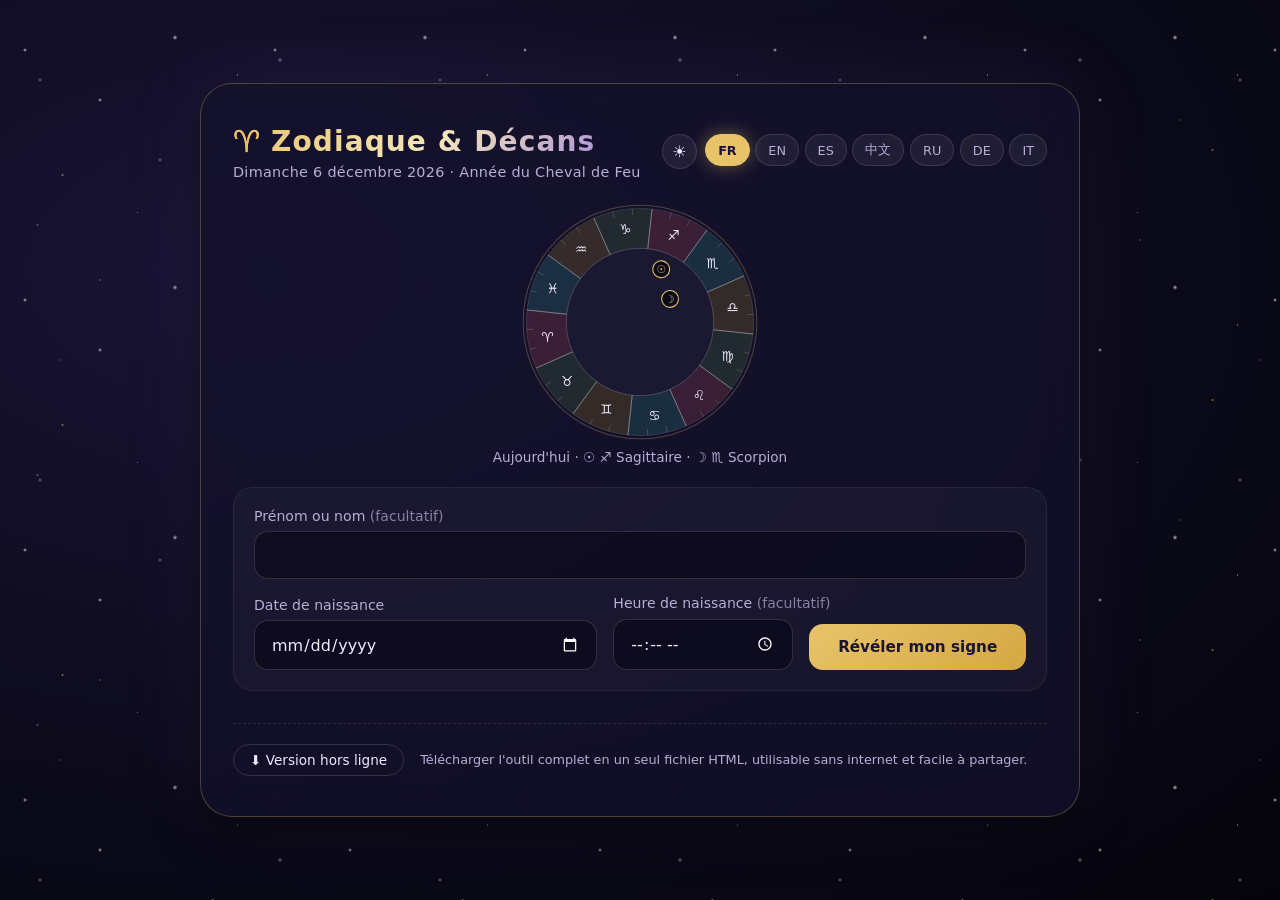
==== index.html @ cfded95e "V1.0" ====
<!DOCTYPE html>
<html lang="fr" data-standalone="1">
<head>
<meta charset="UTF-8">
<meta name="viewport" content="width=device-width, initial-scale=1.0">
<link rel="manifest" href="manifest.webmanifest">
<meta name="theme-color" content="#0b0a1a">
<link rel="icon" type="image/png" href="icon-192.png">
<link rel="apple-touch-icon" href="apple-touch-icon.png">
<meta name="apple-mobile-web-app-capable" content="yes">
<meta name="mobile-web-app-capable" content="yes">
<meta name="apple-mobile-web-app-title" content="Zodiaque">
<meta name="apple-mobile-web-app-status-bar-style" content="black">

<title>Zodiaque & Décans · Cosmic Interface</title>
<!-- Export en image : copie locale de html2canvas (fonctionne sans internet) -->
<script>
/* html2canvas 1.4.1 — copie locale pour l'export en image hors ligne (Zodiaque & Décans).
   Texte complet de la licence MIT :

   Copyright (c) 2012 Niklas von Hertzen

   Permission is hereby granted, free of charge, to any person
   obtaining a copy of this software and associated documentation
   files (the "Software"), to deal in the Software without
   restriction, including without limitation the rights to use,
   copy, modify, merge, publish, distribute, sublicense, and/or sell
   copies of the Software, and to permit persons to whom the
   Software is furnished to do so, subject to the following
   conditions:

   The above copyright notice and this permission notice shall be
   included in all copies or substantial portions of the Software.

   THE SOFTWARE IS PROVIDED "AS IS", WITHOUT WARRANTY OF ANY KIND,
   EXPRESS OR IMPLIED, INCLUDING BUT NOT LIMITED TO THE WARRANTIES
   OF MERCHANTABILITY, FITNESS FOR A PARTICULAR PURPOSE AND
   NONINFRINGEMENT. IN NO EVENT SHALL THE AUTHORS OR COPYRIGHT
   HOLDERS BE LIABLE FOR ANY CLAIM, DAMAGES OR OTHER LIABILITY,
   WHETHER IN AN ACTION OF CONTRACT, TORT OR OTHERWISE, ARISING
   FROM, OUT OF OR IN CONNECTION WITH THE SOFTWARE OR THE USE OR
   OTHER DEALINGS IN THE SOFTWARE.
*/
/*!
 * html2canvas 1.4.1 <https://html2canvas.hertzen.com>
 * Copyright (c) 2022 Niklas von Hertzen <https://hertzen.com>
 * Released under MIT License
 */
!function(A,e){"object"==typeof exports&&"undefined"!=typeof module?module.exports=e():"function"==typeof define&&define.amd?define(e):(A="undefined"!=typeof globalThis?globalThis:A||self).html2canvas=e()}(this,function(){"use strict";
/*! *****************************************************************************
    Copyright (c) Microsoft Corporation.

    Permission to use, copy, modify, and/or distribute this software for any
    purpose with or without fee is hereby granted.

    THE SOFTWARE IS PROVIDED "AS IS" AND THE AUTHOR DISCLAIMS ALL WARRANTIES WITH
    REGARD TO THIS SOFTWARE INCLUDING ALL IMPLIED WARRANTIES OF MERCHANTABILITY
    AND FITNESS. IN NO EVENT SHALL THE AUTHOR BE LIABLE FOR ANY SPECIAL, DIRECT,
    INDIRECT, OR CONSEQUENTIAL DAMAGES OR ANY DAMAGES WHATSOEVER RESULTING FROM
    LOSS OF USE, DATA OR PROFITS, WHETHER IN AN ACTION OF CONTRACT, NEGLIGENCE OR
    OTHER TORTIOUS ACTION, ARISING OUT OF OR IN CONNECTION WITH THE USE OR
    PERFORMANCE OF THIS SOFTWARE.
    ***************************************************************************** */var r=function(A,e){return(r=Object.setPrototypeOf||{__proto__:[]}instanceof Array&&function(A,e){A.__proto__=e}||function(A,e){for(var t in e)Object.prototype.hasOwnProperty.call(e,t)&&(A[t]=e[t])})(A,e)};function A(A,e){if("function"!=typeof e&&null!==e)throw new TypeError("Class extends value "+String(e)+" is not a constructor or null");function t(){this.constructor=A}r(A,e),A.prototype=null===e?Object.create(e):(t.prototype=e.prototype,new t)}var h=function(){return(h=Object.assign||function(A){for(var e,t=1,r=arguments.length;t<r;t++)for(var B in e=arguments[t])Object.prototype.hasOwnProperty.call(e,B)&&(A[B]=e[B]);return A}).apply(this,arguments)};function a(A,s,o,i){return new(o=o||Promise)(function(t,e){function r(A){try{n(i.next(A))}catch(A){e(A)}}function B(A){try{n(i.throw(A))}catch(A){e(A)}}function n(A){var e;A.done?t(A.value):((e=A.value)instanceof o?e:new o(function(A){A(e)})).then(r,B)}n((i=i.apply(A,s||[])).next())})}function H(t,r){var B,n,s,o={label:0,sent:function(){if(1&s[0])throw s[1];return s[1]},trys:[],ops:[]},A={next:e(0),throw:e(1),return:e(2)};return"function"==typeof Symbol&&(A[Symbol.iterator]=function(){return this}),A;function e(e){return function(A){return function(e){if(B)throw new TypeError("Generator is already executing.");for(;o;)try{if(B=1,n&&(s=2&e[0]?n.return:e[0]?n.throw||((s=n.return)&&s.call(n),0):n.next)&&!(s=s.call(n,e[1])).done)return s;switch(n=0,(e=s?[2&e[0],s.value]:e)[0]){case 0:case 1:s=e;break;case 4:return o.label++,{value:e[1],done:!1};case 5:o.label++,n=e[1],e=[0];continue;case 7:e=o.ops.pop(),o.trys.pop();continue;default:if(!(s=0<(s=o.trys).length&&s[s.length-1])&&(6===e[0]||2===e[0])){o=0;continue}if(3===e[0]&&(!s||e[1]>s[0]&&e[1]<s[3])){o.label=e[1];break}if(6===e[0]&&o.label<s[1]){o.label=s[1],s=e;break}if(s&&o.label<s[2]){o.label=s[2],o.ops.push(e);break}s[2]&&o.ops.pop(),o.trys.pop();continue}e=r.call(t,o)}catch(A){e=[6,A],n=0}finally{B=s=0}if(5&e[0])throw e[1];return{value:e[0]?e[1]:void 0,done:!0}}([e,A])}}}function t(A,e,t){if(t||2===arguments.length)for(var r,B=0,n=e.length;B<n;B++)!r&&B in e||((r=r||Array.prototype.slice.call(e,0,B))[B]=e[B]);return A.concat(r||e)}var d=(B.prototype.add=function(A,e,t,r){return new B(this.left+A,this.top+e,this.width+t,this.height+r)},B.fromClientRect=function(A,e){return new B(e.left+A.windowBounds.left,e.top+A.windowBounds.top,e.width,e.height)},B.fromDOMRectList=function(A,e){e=Array.from(e).find(function(A){return 0!==A.width});return e?new B(e.left+A.windowBounds.left,e.top+A.windowBounds.top,e.width,e.height):B.EMPTY},B.EMPTY=new B(0,0,0,0),B);function B(A,e,t,r){this.left=A,this.top=e,this.width=t,this.height=r}for(var f=function(A,e){return d.fromClientRect(A,e.getBoundingClientRect())},Q=function(A){for(var e=[],t=0,r=A.length;t<r;){var B,n=A.charCodeAt(t++);55296<=n&&n<=56319&&t<r?56320==(64512&(B=A.charCodeAt(t++)))?e.push(((1023&n)<<10)+(1023&B)+65536):(e.push(n),t--):e.push(n)}return e},g=function(){for(var A=[],e=0;e<arguments.length;e++)A[e]=arguments[e];if(String.fromCodePoint)return String.fromCodePoint.apply(String,A);var t=A.length;if(!t)return"";for(var r=[],B=-1,n="";++B<t;){var s=A[B];s<=65535?r.push(s):(s-=65536,r.push(55296+(s>>10),s%1024+56320)),(B+1===t||16384<r.length)&&(n+=String.fromCharCode.apply(String,r),r.length=0)}return n},e="ABCDEFGHIJKLMNOPQRSTUVWXYZabcdefghijklmnopqrstuvwxyz0123456789+/",n="undefined"==typeof Uint8Array?[]:new Uint8Array(256),s=0;s<e.length;s++)n[e.charCodeAt(s)]=s;for(var o="ABCDEFGHIJKLMNOPQRSTUVWXYZabcdefghijklmnopqrstuvwxyz0123456789+/",c="undefined"==typeof Uint8Array?[]:new Uint8Array(256),i=0;i<o.length;i++)c[o.charCodeAt(i)]=i;function w(A,e,t){return A.slice?A.slice(e,t):new Uint16Array(Array.prototype.slice.call(A,e,t))}var U=(l.prototype.get=function(A){var e;if(0<=A){if(A<55296||56319<A&&A<=65535)return e=this.index[A>>5],this.data[e=(e<<2)+(31&A)];if(A<=65535)return e=this.index[2048+(A-55296>>5)],this.data[e=(e<<2)+(31&A)];if(A<this.highStart)return e=this.index[e=2080+(A>>11)],e=this.index[e+=A>>5&63],this.data[e=(e<<2)+(31&A)];if(A<=1114111)return this.data[this.highValueIndex]}return this.errorValue},l);function l(A,e,t,r,B,n){this.initialValue=A,this.errorValue=e,this.highStart=t,this.highValueIndex=r,this.index=B,this.data=n}for(var C="ABCDEFGHIJKLMNOPQRSTUVWXYZabcdefghijklmnopqrstuvwxyz0123456789+/",u="undefined"==typeof Uint8Array?[]:new Uint8Array(256),F=0;F<C.length;F++)u[C.charCodeAt(F)]=F;function p(A,e,t,r){var B=r[t];if(Array.isArray(A)?-1!==A.indexOf(B):A===B)for(var n=t;n<=r.length;){if((o=r[++n])===e)return 1;if(o!==D)break}if(B===D)for(n=t;0<n;){var s=r[--n];if(Array.isArray(A)?-1!==A.indexOf(s):A===s)for(var o,i=t;i<=r.length;){if((o=r[++i])===e)return 1;if(o!==D)break}if(s!==D)break}}function E(A,e){for(var t=A;0<=t;){var r=e[t];if(r!==D)return r;t--}return 0}function I(t,A){var e=(B=function(A,r){void 0===r&&(r="strict");var B=[],n=[],s=[];return A.forEach(function(A,e){var t=rA.get(A);if(50<t?(s.push(!0),t-=50):s.push(!1),-1!==["normal","auto","loose"].indexOf(r)&&-1!==[8208,8211,12316,12448].indexOf(A))return n.push(e),B.push(16);if(4!==t&&11!==t)return n.push(e),31===t?B.push("strict"===r?O:q):t===AA||29===t?B.push(J):43===t?131072<=A&&A<=196605||196608<=A&&A<=262141?B.push(q):B.push(J):void B.push(t);if(0===e)return n.push(e),B.push(J);t=B[e-1];return-1===iA.indexOf(t)?(n.push(n[e-1]),B.push(t)):(n.push(e),B.push(J))}),[n,B,s]}(t,(A=A||{lineBreak:"normal",wordBreak:"normal"}).lineBreak))[0],r=B[1],B=B[2];return[e,r="break-all"===A.wordBreak||"break-word"===A.wordBreak?r.map(function(A){return-1!==[R,J,AA].indexOf(A)?q:A}):r,"keep-all"===A.wordBreak?B.map(function(A,e){return A&&19968<=t[e]&&t[e]<=40959}):void 0]}var y,K,m,L,b,D=10,v=13,x=15,M=17,S=18,T=19,G=20,O=21,V=22,k=24,R=25,N=26,P=27,X=28,J=30,Y=32,W=33,Z=34,_=35,q=37,j=38,z=39,$=40,AA=42,eA=[9001,65288],tA="×",rA=(m=function(A){var e,t,r,B,n=.75*A.length,s=A.length,o=0;"="===A[A.length-1]&&(n--,"="===A[A.length-2]&&n--);for(var n=new("undefined"!=typeof ArrayBuffer&&"undefined"!=typeof Uint8Array&&void 0!==Uint8Array.prototype.slice?ArrayBuffer:Array)(n),i=Array.isArray(n)?n:new Uint8Array(n),Q=0;Q<s;Q+=4)e=c[A.charCodeAt(Q)],t=c[A.charCodeAt(Q+1)],r=c[A.charCodeAt(Q+2)],B=c[A.charCodeAt(Q+3)],i[o++]=e<<2|t>>4,i[o++]=(15&t)<<4|r>>2,i[o++]=(3&r)<<6|63&B;return n}(y="[base64]/[base64]/[base64]/8DvwO/A78DvwO/A78DvwO/A78DvwO/A78DvwO/A78DvwO/A78DvwO/A78DvwO/A78DvwO/[base64]/CzAAMACHC4sLkwubC58Lpwt1AK4Ltgt1APsDMAAwADAAMAAwADAAMAAwAL4LwwvLC9IL1wvdCzAAMADlC+kL8Qv5C/[base64]/[base64]/[base64]//[base64]"),L=Array.isArray(m)?function(A){for(var e=A.length,t=[],r=0;r<e;r+=4)t.push(A[r+3]<<24|A[r+2]<<16|A[r+1]<<8|A[r]);return t}(m):new Uint32Array(m),b=Array.isArray(m)?function(A){for(var e=A.length,t=[],r=0;r<e;r+=2)t.push(A[r+1]<<8|A[r]);return t}(m):new Uint16Array(m),y=w(b,12,L[4]/2),K=2===L[5]?w(b,(24+L[4])/2):(m=L,b=Math.ceil((24+L[4])/4),m.slice?m.slice(b,K):new Uint32Array(Array.prototype.slice.call(m,b,K))),new U(L[0],L[1],L[2],L[3],y,K)),BA=[J,36],nA=[1,2,3,5],sA=[D,8],oA=[P,N],iA=nA.concat(sA),QA=[j,z,$,Z,_],cA=[x,v],aA=(gA.prototype.slice=function(){return g.apply(void 0,this.codePoints.slice(this.start,this.end))},gA);function gA(A,e,t,r){this.codePoints=A,this.required="!"===e,this.start=t,this.end=r}function wA(A,e){var t=Q(A),r=(e=I(t,e))[0],B=e[1],n=e[2],s=t.length,o=0,i=0;return{next:function(){if(s<=i)return{done:!0,value:null};for(var A=tA;i<s&&(A=function(A,e,t,r,B){if(0===t[r])return tA;var n=r-1;if(Array.isArray(B)&&!0===B[n])return tA;var s=n-1,o=1+n,i=e[n],r=0<=s?e[s]:0,B=e[o];if(2===i&&3===B)return tA;if(-1!==nA.indexOf(i))return"!";if(-1!==nA.indexOf(B))return tA;if(-1!==sA.indexOf(B))return tA;if(8===E(n,e))return"÷";if(11===rA.get(A[n]))return tA;if((i===Y||i===W)&&11===rA.get(A[o]))return tA;if(7===i||7===B)return tA;if(9===i)return tA;if(-1===[D,v,x].indexOf(i)&&9===B)return tA;if(-1!==[M,S,T,k,X].indexOf(B))return tA;if(E(n,e)===V)return tA;if(p(23,V,n,e))return tA;if(p([M,S],O,n,e))return tA;if(p(12,12,n,e))return tA;if(i===D)return"÷";if(23===i||23===B)return tA;if(16===B||16===i)return"÷";if(-1!==[v,x,O].indexOf(B)||14===i)return tA;if(36===r&&-1!==cA.indexOf(i))return tA;if(i===X&&36===B)return tA;if(B===G)return tA;if(-1!==BA.indexOf(B)&&i===R||-1!==BA.indexOf(i)&&B===R)return tA;if(i===P&&-1!==[q,Y,W].indexOf(B)||-1!==[q,Y,W].indexOf(i)&&B===N)return tA;if(-1!==BA.indexOf(i)&&-1!==oA.indexOf(B)||-1!==oA.indexOf(i)&&-1!==BA.indexOf(B))return tA;if(-1!==[P,N].indexOf(i)&&(B===R||-1!==[V,x].indexOf(B)&&e[1+o]===R)||-1!==[V,x].indexOf(i)&&B===R||i===R&&-1!==[R,X,k].indexOf(B))return tA;if(-1!==[R,X,k,M,S].indexOf(B))for(var Q=n;0<=Q;){if((c=e[Q])===R)return tA;if(-1===[X,k].indexOf(c))break;Q--}if(-1!==[P,N].indexOf(B))for(var c,Q=-1!==[M,S].indexOf(i)?s:n;0<=Q;){if((c=e[Q])===R)return tA;if(-1===[X,k].indexOf(c))break;Q--}if(j===i&&-1!==[j,z,Z,_].indexOf(B)||-1!==[z,Z].indexOf(i)&&-1!==[z,$].indexOf(B)||-1!==[$,_].indexOf(i)&&B===$)return tA;if(-1!==QA.indexOf(i)&&-1!==[G,N].indexOf(B)||-1!==QA.indexOf(B)&&i===P)return tA;if(-1!==BA.indexOf(i)&&-1!==BA.indexOf(B))return tA;if(i===k&&-1!==BA.indexOf(B))return tA;if(-1!==BA.concat(R).indexOf(i)&&B===V&&-1===eA.indexOf(A[o])||-1!==BA.concat(R).indexOf(B)&&i===S)return tA;if(41===i&&41===B){for(var a=t[n],g=1;0<a&&41===e[--a];)g++;if(g%2!=0)return tA}return i===Y&&B===W?tA:"÷"}(t,B,r,++i,n))===tA;);if(A===tA&&i!==s)return{done:!0,value:null};var e=new aA(t,A,o,i);return o=i,{value:e,done:!1}}}}function UA(A){return 48<=A&&A<=57}function lA(A){return UA(A)||65<=A&&A<=70||97<=A&&A<=102}function CA(A){return 10===A||9===A||32===A}function uA(A){return 97<=(t=e=A)&&t<=122||65<=(e=e)&&e<=90||128<=A||95===A;var e,t}function FA(A){return uA(A)||UA(A)||45===A}function hA(A,e){return 92===A&&10!==e}function dA(A,e,t){return 45===A?uA(e)||hA(e,t):!!uA(A)||92===A&&10!==e}function fA(A,e,t){return 43===A||45===A?!!UA(e)||46===e&&UA(t):UA(46===A?e:A)}var HA={type:2},pA={type:3},EA={type:4},IA={type:13},yA={type:8},KA={type:21},mA={type:9},LA={type:10},bA={type:11},DA={type:12},vA={type:14},xA={type:23},MA={type:1},SA={type:25},TA={type:24},GA={type:26},OA={type:27},VA={type:28},kA={type:29},RA={type:31},NA={type:32},PA=(XA.prototype.write=function(A){this._value=this._value.concat(Q(A))},XA.prototype.read=function(){for(var A=[],e=this.consumeToken();e!==NA;)A.push(e),e=this.consumeToken();return A},XA.prototype.consumeToken=function(){var A=this.consumeCodePoint();switch(A){case 34:return this.consumeStringToken(34);case 35:var e=this.peekCodePoint(0),t=this.peekCodePoint(1),r=this.peekCodePoint(2);if(FA(e)||hA(t,r)){var B=dA(e,t,r)?2:1;return{type:5,value:this.consumeName(),flags:B}}break;case 36:if(61===this.peekCodePoint(0))return this.consumeCodePoint(),IA;break;case 39:return this.consumeStringToken(39);case 40:return HA;case 41:return pA;case 42:if(61===this.peekCodePoint(0))return this.consumeCodePoint(),vA;break;case 43:if(fA(A,this.peekCodePoint(0),this.peekCodePoint(1)))return this.reconsumeCodePoint(A),this.consumeNumericToken();break;case 44:return EA;case 45:var r=A,B=this.peekCodePoint(0),n=this.peekCodePoint(1);if(fA(r,B,n))return this.reconsumeCodePoint(A),this.consumeNumericToken();if(dA(r,B,n))return this.reconsumeCodePoint(A),this.consumeIdentLikeToken();if(45===B&&62===n)return this.consumeCodePoint(),this.consumeCodePoint(),TA;break;case 46:if(fA(A,this.peekCodePoint(0),this.peekCodePoint(1)))return this.reconsumeCodePoint(A),this.consumeNumericToken();break;case 47:if(42===this.peekCodePoint(0))for(this.consumeCodePoint();;){var s=this.consumeCodePoint();if(42===s&&47===(s=this.consumeCodePoint()))return this.consumeToken();if(-1===s)return this.consumeToken()}break;case 58:return GA;case 59:return OA;case 60:if(33===this.peekCodePoint(0)&&45===this.peekCodePoint(1)&&45===this.peekCodePoint(2))return this.consumeCodePoint(),this.consumeCodePoint(),SA;break;case 64:var n=this.peekCodePoint(0),o=this.peekCodePoint(1),i=this.peekCodePoint(2);if(dA(n,o,i))return{type:7,value:this.consumeName()};break;case 91:return VA;case 92:if(hA(A,this.peekCodePoint(0)))return this.reconsumeCodePoint(A),this.consumeIdentLikeToken();break;case 93:return kA;case 61:if(61===this.peekCodePoint(0))return this.consumeCodePoint(),yA;break;case 123:return bA;case 125:return DA;case 117:case 85:o=this.peekCodePoint(0),i=this.peekCodePoint(1);return 43!==o||!lA(i)&&63!==i||(this.consumeCodePoint(),this.consumeUnicodeRangeToken()),this.reconsumeCodePoint(A),this.consumeIdentLikeToken();case 124:if(61===this.peekCodePoint(0))return this.consumeCodePoint(),mA;if(124===this.peekCodePoint(0))return this.consumeCodePoint(),KA;break;case 126:if(61===this.peekCodePoint(0))return this.consumeCodePoint(),LA;break;case-1:return NA}return CA(A)?(this.consumeWhiteSpace(),RA):UA(A)?(this.reconsumeCodePoint(A),this.consumeNumericToken()):uA(A)?(this.reconsumeCodePoint(A),this.consumeIdentLikeToken()):{type:6,value:g(A)}},XA.prototype.consumeCodePoint=function(){var A=this._value.shift();return void 0===A?-1:A},XA.prototype.reconsumeCodePoint=function(A){this._value.unshift(A)},XA.prototype.peekCodePoint=function(A){return A>=this._value.length?-1:this._value[A]},XA.prototype.consumeUnicodeRangeToken=function(){for(var A=[],e=this.consumeCodePoint();lA(e)&&A.length<6;)A.push(e),e=this.consumeCodePoint();for(var t=!1;63===e&&A.length<6;)A.push(e),e=this.consumeCodePoint(),t=!0;if(t)return{type:30,start:parseInt(g.apply(void 0,A.map(function(A){return 63===A?48:A})),16),end:parseInt(g.apply(void 0,A.map(function(A){return 63===A?70:A})),16)};var r=parseInt(g.apply(void 0,A),16);if(45===this.peekCodePoint(0)&&lA(this.peekCodePoint(1))){this.consumeCodePoint();for(var e=this.consumeCodePoint(),B=[];lA(e)&&B.length<6;)B.push(e),e=this.consumeCodePoint();return{type:30,start:r,end:parseInt(g.apply(void 0,B),16)}}return{type:30,start:r,end:r}},XA.prototype.consumeIdentLikeToken=function(){var A=this.consumeName();return"url"===A.toLowerCase()&&40===this.peekCodePoint(0)?(this.consumeCodePoint(),this.consumeUrlToken()):40===this.peekCodePoint(0)?(this.consumeCodePoint(),{type:19,value:A}):{type:20,value:A}},XA.prototype.consumeUrlToken=function(){var A=[];if(this.consumeWhiteSpace(),-1===this.peekCodePoint(0))return{type:22,value:""};var e,t=this.peekCodePoint(0);if(39===t||34===t){t=this.consumeStringToken(this.consumeCodePoint());return 0===t.type&&(this.consumeWhiteSpace(),-1===this.peekCodePoint(0)||41===this.peekCodePoint(0))?(this.consumeCodePoint(),{type:22,value:t.value}):(this.consumeBadUrlRemnants(),xA)}for(;;){var r=this.consumeCodePoint();if(-1===r||41===r)return{type:22,value:g.apply(void 0,A)};if(CA(r))return this.consumeWhiteSpace(),-1===this.peekCodePoint(0)||41===this.peekCodePoint(0)?(this.consumeCodePoint(),{type:22,value:g.apply(void 0,A)}):(this.consumeBadUrlRemnants(),xA);if(34===r||39===r||40===r||(0<=(e=r)&&e<=8||11===e||14<=e&&e<=31||127===e))return this.consumeBadUrlRemnants(),xA;if(92===r){if(!hA(r,this.peekCodePoint(0)))return this.consumeBadUrlRemnants(),xA;A.push(this.consumeEscapedCodePoint())}else A.push(r)}},XA.prototype.consumeWhiteSpace=function(){for(;CA(this.peekCodePoint(0));)this.consumeCodePoint()},XA.prototype.consumeBadUrlRemnants=function(){for(;;){var A=this.consumeCodePoint();if(41===A||-1===A)return;hA(A,this.peekCodePoint(0))&&this.consumeEscapedCodePoint()}},XA.prototype.consumeStringSlice=function(A){for(var e="";0<A;){var t=Math.min(5e4,A);e+=g.apply(void 0,this._value.splice(0,t)),A-=t}return this._value.shift(),e},XA.prototype.consumeStringToken=function(A){for(var e="",t=0;;){var r,B=this._value[t];if(-1===B||void 0===B||B===A)return{type:0,value:e+=this.consumeStringSlice(t)};if(10===B)return this._value.splice(0,t),MA;92!==B||-1!==(r=this._value[t+1])&&void 0!==r&&(10===r?(e+=this.consumeStringSlice(t),t=-1,this._value.shift()):hA(B,r)&&(e+=this.consumeStringSlice(t),e+=g(this.consumeEscapedCodePoint()),t=-1)),t++}},XA.prototype.consumeNumber=function(){var A=[],e=4;for(43!==(t=this.peekCodePoint(0))&&45!==t||A.push(this.consumeCodePoint());UA(this.peekCodePoint(0));)A.push(this.consumeCodePoint());var t=this.peekCodePoint(0),r=this.peekCodePoint(1);if(46===t&&UA(r))for(A.push(this.consumeCodePoint(),this.consumeCodePoint()),e=8;UA(this.peekCodePoint(0));)A.push(this.consumeCodePoint());t=this.peekCodePoint(0);var r=this.peekCodePoint(1),B=this.peekCodePoint(2);if((69===t||101===t)&&((43===r||45===r)&&UA(B)||UA(r)))for(A.push(this.consumeCodePoint(),this.consumeCodePoint()),e=8;UA(this.peekCodePoint(0));)A.push(this.consumeCodePoint());return[function(A){var e=0,t=1;43!==A[e]&&45!==A[e]||(45===A[e]&&(t=-1),e++);for(var r=[];UA(A[e]);)r.push(A[e++]);var B=r.length?parseInt(g.apply(void 0,r),10):0;46===A[e]&&e++;for(var n=[];UA(A[e]);)n.push(A[e++]);var s=n.length,o=s?parseInt(g.apply(void 0,n),10):0;69!==A[e]&&101!==A[e]||e++;var i=1;43!==A[e]&&45!==A[e]||(45===A[e]&&(i=-1),e++);for(var Q=[];UA(A[e]);)Q.push(A[e++]);var c=Q.length?parseInt(g.apply(void 0,Q),10):0;return t*(B+o*Math.pow(10,-s))*Math.pow(10,i*c)}(A),e]},XA.prototype.consumeNumericToken=function(){var A=this.consumeNumber(),e=A[0],t=A[1],r=this.peekCodePoint(0),B=this.peekCodePoint(1),A=this.peekCodePoint(2);return dA(r,B,A)?{type:15,number:e,flags:t,unit:this.consumeName()}:37===r?(this.consumeCodePoint(),{type:16,number:e,flags:t}):{type:17,number:e,flags:t}},XA.prototype.consumeEscapedCodePoint=function(){var A,e=this.consumeCodePoint();if(lA(e)){for(var t=g(e);lA(this.peekCodePoint(0))&&t.length<6;)t+=g(this.consumeCodePoint());CA(this.peekCodePoint(0))&&this.consumeCodePoint();var r=parseInt(t,16);return 0===r||55296<=(A=r)&&A<=57343||1114111<r?65533:r}return-1===e?65533:e},XA.prototype.consumeName=function(){for(var A="";;){var e=this.consumeCodePoint();if(FA(e))A+=g(e);else{if(!hA(e,this.peekCodePoint(0)))return this.reconsumeCodePoint(e),A;A+=g(this.consumeEscapedCodePoint())}}},XA);function XA(){this._value=[]}var JA=(YA.create=function(A){var e=new PA;return e.write(A),new YA(e.read())},YA.parseValue=function(A){return YA.create(A).parseComponentValue()},YA.parseValues=function(A){return YA.create(A).parseComponentValues()},YA.prototype.parseComponentValue=function(){for(var A=this.consumeToken();31===A.type;)A=this.consumeToken();if(32===A.type)throw new SyntaxError("Error parsing CSS component value, unexpected EOF");this.reconsumeToken(A);for(var e=this.consumeComponentValue();31===(A=this.consumeToken()).type;);if(32===A.type)return e;throw new SyntaxError("Error parsing CSS component value, multiple values found when expecting only one")},YA.prototype.parseComponentValues=function(){for(var A=[];;){var e=this.consumeComponentValue();if(32===e.type)return A;A.push(e),A.push()}},YA.prototype.consumeComponentValue=function(){var A=this.consumeToken();switch(A.type){case 11:case 28:case 2:return this.consumeSimpleBlock(A.type);case 19:return this.consumeFunction(A)}return A},YA.prototype.consumeSimpleBlock=function(A){for(var e={type:A,values:[]},t=this.consumeToken();;){if(32===t.type||ce(t,A))return e;this.reconsumeToken(t),e.values.push(this.consumeComponentValue()),t=this.consumeToken()}},YA.prototype.consumeFunction=function(A){for(var e={name:A.value,values:[],type:18};;){var t=this.consumeToken();if(32===t.type||3===t.type)return e;this.reconsumeToken(t),e.values.push(this.consumeComponentValue())}},YA.prototype.consumeToken=function(){var A=this._tokens.shift();return void 0===A?NA:A},YA.prototype.reconsumeToken=function(A){this._tokens.unshift(A)},YA);function YA(A){this._tokens=A}function WA(A){return 15===A.type}function ZA(A){return 17===A.type}function _A(A){return 20===A.type}function qA(A){return 0===A.type}function jA(A,e){return _A(A)&&A.value===e}function zA(A){return 31!==A.type}function $A(A){return 31!==A.type&&4!==A.type}function Ae(A){var e=[],t=[];return A.forEach(function(A){if(4===A.type){if(0===t.length)throw new Error("Error parsing function args, zero tokens for arg");return e.push(t),void(t=[])}31!==A.type&&t.push(A)}),t.length&&e.push(t),e}function ee(A){return 17===A.type||15===A.type}function te(A){return 16===A.type||ee(A)}function re(A){return 1<A.length?[A[0],A[1]]:[A[0]]}function Be(A,e,t){var r=A[0],A=A[1];return[Ue(r,e),Ue(void 0!==A?A:r,t)]}function ne(A){return 15===A.type&&("deg"===A.unit||"grad"===A.unit||"rad"===A.unit||"turn"===A.unit)}function se(A){switch(A.filter(_A).map(function(A){return A.value}).join(" ")){case"to bottom right":case"to right bottom":case"left top":case"top left":return[ae,ae];case"to top":case"bottom":return Ce(0);case"to bottom left":case"to left bottom":case"right top":case"top right":return[ae,we];case"to right":case"left":return Ce(90);case"to top left":case"to left top":case"right bottom":case"bottom right":return[we,we];case"to bottom":case"top":return Ce(180);case"to top right":case"to right top":case"left bottom":case"bottom left":return[we,ae];case"to left":case"right":return Ce(270)}return 0}function oe(A){return 0==(255&A)}function ie(A){var e=255&A,t=255&A>>8,r=255&A>>16,A=255&A>>24;return e<255?"rgba("+A+","+r+","+t+","+e/255+")":"rgb("+A+","+r+","+t+")"}function Qe(A,e){if(17===A.type)return A.number;if(16!==A.type)return 0;var t=3===e?1:255;return 3===e?A.number/100*t:Math.round(A.number/100*t)}var ce=function(A,e){return 11===e&&12===A.type||(28===e&&29===A.type||2===e&&3===A.type)},ae={type:17,number:0,flags:4},ge={type:16,number:50,flags:4},we={type:16,number:100,flags:4},Ue=function(A,e){if(16===A.type)return A.number/100*e;if(WA(A))switch(A.unit){case"rem":case"em":return 16*A.number;default:return A.number}return A.number},le=function(A,e){if(15===e.type)switch(e.unit){case"deg":return Math.PI*e.number/180;case"grad":return Math.PI/200*e.number;case"rad":return e.number;case"turn":return 2*Math.PI*e.number}throw new Error("Unsupported angle type")},Ce=function(A){return Math.PI*A/180},ue=function(A,e){if(18===e.type){var t=me[e.name];if(void 0===t)throw new Error('Attempting to parse an unsupported color function "'+e.name+'"');return t(A,e.values)}if(5===e.type){if(3===e.value.length){var r=e.value.substring(0,1),B=e.value.substring(1,2),n=e.value.substring(2,3);return Fe(parseInt(r+r,16),parseInt(B+B,16),parseInt(n+n,16),1)}if(4===e.value.length){var r=e.value.substring(0,1),B=e.value.substring(1,2),n=e.value.substring(2,3),s=e.value.substring(3,4);return Fe(parseInt(r+r,16),parseInt(B+B,16),parseInt(n+n,16),parseInt(s+s,16)/255)}if(6===e.value.length){r=e.value.substring(0,2),B=e.value.substring(2,4),n=e.value.substring(4,6);return Fe(parseInt(r,16),parseInt(B,16),parseInt(n,16),1)}if(8===e.value.length){r=e.value.substring(0,2),B=e.value.substring(2,4),n=e.value.substring(4,6),s=e.value.substring(6,8);return Fe(parseInt(r,16),parseInt(B,16),parseInt(n,16),parseInt(s,16)/255)}}if(20===e.type){e=Le[e.value.toUpperCase()];if(void 0!==e)return e}return Le.TRANSPARENT},Fe=function(A,e,t,r){return(A<<24|e<<16|t<<8|Math.round(255*r)<<0)>>>0},he=function(A,e){e=e.filter($A);if(3===e.length){var t=e.map(Qe),r=t[0],B=t[1],t=t[2];return Fe(r,B,t,1)}if(4!==e.length)return 0;e=e.map(Qe),r=e[0],B=e[1],t=e[2],e=e[3];return Fe(r,B,t,e)};function de(A,e,t){return t<0&&(t+=1),1<=t&&--t,t<1/6?(e-A)*t*6+A:t<.5?e:t<2/3?6*(e-A)*(2/3-t)+A:A}function fe(A,e){return ue(A,JA.create(e).parseComponentValue())}function He(A,e){return A=ue(A,e[0]),(e=e[1])&&te(e)?{color:A,stop:e}:{color:A,stop:null}}function pe(A,t){var e=A[0],r=A[A.length-1];null===e.stop&&(e.stop=ae),null===r.stop&&(r.stop=we);for(var B=[],n=0,s=0;s<A.length;s++){var o=A[s].stop;null!==o?(n<(o=Ue(o,t))?B.push(o):B.push(n),n=o):B.push(null)}for(var i=null,s=0;s<B.length;s++){var Q=B[s];if(null===Q)null===i&&(i=s);else if(null!==i){for(var c=s-i,a=(Q-B[i-1])/(1+c),g=1;g<=c;g++)B[i+g-1]=a*g;i=null}}return A.map(function(A,e){return{color:A.color,stop:Math.max(Math.min(1,B[e]/t),0)}})}function Ee(A,e,t){var r="number"==typeof A?A:(s=e/2,r=(n=t)/2,s=Ue((B=A)[0],e)-s,n=r-Ue(B[1],n),(Math.atan2(n,s)+2*Math.PI)%(2*Math.PI)),B=Math.abs(e*Math.sin(r))+Math.abs(t*Math.cos(r)),n=e/2,s=t/2,e=B/2,t=Math.sin(r-Math.PI/2)*e,e=Math.cos(r-Math.PI/2)*e;return[B,n-e,n+e,s-t,s+t]}function Ie(A,e){return Math.sqrt(A*A+e*e)}function ye(A,e,B,n,s){return[[0,0],[0,e],[A,0],[A,e]].reduce(function(A,e){var t=e[0],r=e[1],r=Ie(B-t,n-r);return(s?r<A.optimumDistance:r>A.optimumDistance)?{optimumCorner:e,optimumDistance:r}:A},{optimumDistance:s?1/0:-1/0,optimumCorner:null}).optimumCorner}var Ke=function(A,e){var t=e.filter($A),r=t[0],B=t[1],n=t[2],e=t[3],t=(17===r.type?Ce(r.number):le(A,r))/(2*Math.PI),A=te(B)?B.number/100:0,r=te(n)?n.number/100:0,B=void 0!==e&&te(e)?Ue(e,1):1;if(0==A)return Fe(255*r,255*r,255*r,1);n=r<=.5?r*(1+A):r+A-r*A,e=2*r-n,A=de(e,n,t+1/3),r=de(e,n,t),t=de(e,n,t-1/3);return Fe(255*A,255*r,255*t,B)},me={hsl:Ke,hsla:Ke,rgb:he,rgba:he},Le={ALICEBLUE:4042850303,ANTIQUEWHITE:4209760255,AQUA:16777215,AQUAMARINE:2147472639,AZURE:4043309055,BEIGE:4126530815,BISQUE:4293182719,BLACK:255,BLANCHEDALMOND:4293643775,BLUE:65535,BLUEVIOLET:2318131967,BROWN:2771004159,BURLYWOOD:3736635391,CADETBLUE:1604231423,CHARTREUSE:2147418367,CHOCOLATE:3530104575,CORAL:4286533887,CORNFLOWERBLUE:1687547391,CORNSILK:4294499583,CRIMSON:3692313855,CYAN:16777215,DARKBLUE:35839,DARKCYAN:9145343,DARKGOLDENROD:3095837695,DARKGRAY:2846468607,DARKGREEN:6553855,DARKGREY:2846468607,DARKKHAKI:3182914559,DARKMAGENTA:2332068863,DARKOLIVEGREEN:1433087999,DARKORANGE:4287365375,DARKORCHID:2570243327,DARKRED:2332033279,DARKSALMON:3918953215,DARKSEAGREEN:2411499519,DARKSLATEBLUE:1211993087,DARKSLATEGRAY:793726975,DARKSLATEGREY:793726975,DARKTURQUOISE:13554175,DARKVIOLET:2483082239,DEEPPINK:4279538687,DEEPSKYBLUE:12582911,DIMGRAY:1768516095,DIMGREY:1768516095,DODGERBLUE:512819199,FIREBRICK:2988581631,FLORALWHITE:4294635775,FORESTGREEN:579543807,FUCHSIA:4278255615,GAINSBORO:3705462015,GHOSTWHITE:4177068031,GOLD:4292280575,GOLDENROD:3668254975,GRAY:2155905279,GREEN:8388863,GREENYELLOW:2919182335,GREY:2155905279,HONEYDEW:4043305215,HOTPINK:4285117695,INDIANRED:3445382399,INDIGO:1258324735,IVORY:4294963455,KHAKI:4041641215,LAVENDER:3873897215,LAVENDERBLUSH:4293981695,LAWNGREEN:2096890111,LEMONCHIFFON:4294626815,LIGHTBLUE:2916673279,LIGHTCORAL:4034953471,LIGHTCYAN:3774873599,LIGHTGOLDENRODYELLOW:4210742015,LIGHTGRAY:3553874943,LIGHTGREEN:2431553791,LIGHTGREY:3553874943,LIGHTPINK:4290167295,LIGHTSALMON:4288707327,LIGHTSEAGREEN:548580095,LIGHTSKYBLUE:2278488831,LIGHTSLATEGRAY:2005441023,LIGHTSLATEGREY:2005441023,LIGHTSTEELBLUE:2965692159,LIGHTYELLOW:4294959359,LIME:16711935,LIMEGREEN:852308735,LINEN:4210091775,MAGENTA:4278255615,MAROON:2147483903,MEDIUMAQUAMARINE:1724754687,MEDIUMBLUE:52735,MEDIUMORCHID:3126187007,MEDIUMPURPLE:2473647103,MEDIUMSEAGREEN:1018393087,MEDIUMSLATEBLUE:2070474495,MEDIUMSPRINGGREEN:16423679,MEDIUMTURQUOISE:1221709055,MEDIUMVIOLETRED:3340076543,MIDNIGHTBLUE:421097727,MINTCREAM:4127193855,MISTYROSE:4293190143,MOCCASIN:4293178879,NAVAJOWHITE:4292783615,NAVY:33023,OLDLACE:4260751103,OLIVE:2155872511,OLIVEDRAB:1804477439,ORANGE:4289003775,ORANGERED:4282712319,ORCHID:3664828159,PALEGOLDENROD:4008225535,PALEGREEN:2566625535,PALETURQUOISE:2951671551,PALEVIOLETRED:3681588223,PAPAYAWHIP:4293907967,PEACHPUFF:4292524543,PERU:3448061951,PINK:4290825215,PLUM:3718307327,POWDERBLUE:2967529215,PURPLE:2147516671,REBECCAPURPLE:1714657791,RED:4278190335,ROSYBROWN:3163525119,ROYALBLUE:1097458175,SADDLEBROWN:2336560127,SALMON:4202722047,SANDYBROWN:4104413439,SEAGREEN:780883967,SEASHELL:4294307583,SIENNA:2689740287,SILVER:3233857791,SKYBLUE:2278484991,SLATEBLUE:1784335871,SLATEGRAY:1887473919,SLATEGREY:1887473919,SNOW:4294638335,SPRINGGREEN:16744447,STEELBLUE:1182971135,TAN:3535047935,TEAL:8421631,THISTLE:3636451583,TOMATO:4284696575,TRANSPARENT:0,TURQUOISE:1088475391,VIOLET:4001558271,WHEAT:4125012991,WHITE:4294967295,WHITESMOKE:4126537215,YELLOW:4294902015,YELLOWGREEN:2597139199},be={name:"background-clip",initialValue:"border-box",prefix:!1,type:1,parse:function(A,e){return e.map(function(A){if(_A(A))switch(A.value){case"padding-box":return 1;case"content-box":return 2}return 0})}},De={name:"background-color",initialValue:"transparent",prefix:!1,type:3,format:"color"},Ke=function(t,A){var r=Ce(180),B=[];return Ae(A).forEach(function(A,e){if(0===e){e=A[0];if(20===e.type&&-1!==["top","left","right","bottom"].indexOf(e.value))return void(r=se(A));if(ne(e))return void(r=(le(t,e)+Ce(270))%Ce(360))}A=He(t,A);B.push(A)}),{angle:r,stops:B,type:1}},ve="closest-side",xe="farthest-side",Me="closest-corner",Se="farthest-corner",Te="ellipse",Ge="contain",he=function(r,A){var B=0,n=3,s=[],o=[];return Ae(A).forEach(function(A,e){var t=!0;0===e?t=A.reduce(function(A,e){if(_A(e))switch(e.value){case"center":return o.push(ge),!1;case"top":case"left":return o.push(ae),!1;case"right":case"bottom":return o.push(we),!1}else if(te(e)||ee(e))return o.push(e),!1;return A},t):1===e&&(t=A.reduce(function(A,e){if(_A(e))switch(e.value){case"circle":return B=0,!1;case Te:return!(B=1);case Ge:case ve:return n=0,!1;case xe:return!(n=1);case Me:return!(n=2);case"cover":case Se:return!(n=3)}else if(ee(e)||te(e))return(n=!Array.isArray(n)?[]:n).push(e),!1;return A},t)),t&&(A=He(r,A),s.push(A))}),{size:n,shape:B,stops:s,position:o,type:2}},Oe=function(A,e){if(22===e.type){var t={url:e.value,type:0};return A.cache.addImage(e.value),t}if(18!==e.type)throw new Error("Unsupported image type "+e.type);t=ke[e.name];if(void 0===t)throw new Error('Attempting to parse an unsupported image function "'+e.name+'"');return t(A,e.values)};var Ve,ke={"linear-gradient":function(t,A){var r=Ce(180),B=[];return Ae(A).forEach(function(A,e){if(0===e){e=A[0];if(20===e.type&&"to"===e.value)return void(r=se(A));if(ne(e))return void(r=le(t,e))}A=He(t,A);B.push(A)}),{angle:r,stops:B,type:1}},"-moz-linear-gradient":Ke,"-ms-linear-gradient":Ke,"-o-linear-gradient":Ke,"-webkit-linear-gradient":Ke,"radial-gradient":function(B,A){var n=0,s=3,o=[],i=[];return Ae(A).forEach(function(A,e){var t,r=!0;0===e&&(t=!1,r=A.reduce(function(A,e){if(t)if(_A(e))switch(e.value){case"center":return i.push(ge),A;case"top":case"left":return i.push(ae),A;case"right":case"bottom":return i.push(we),A}else(te(e)||ee(e))&&i.push(e);else if(_A(e))switch(e.value){case"circle":return n=0,!1;case Te:return!(n=1);case"at":return!(t=!0);case ve:return s=0,!1;case"cover":case xe:return!(s=1);case Ge:case Me:return!(s=2);case Se:return!(s=3)}else if(ee(e)||te(e))return(s=!Array.isArray(s)?[]:s).push(e),!1;return A},r)),r&&(A=He(B,A),o.push(A))}),{size:s,shape:n,stops:o,position:i,type:2}},"-moz-radial-gradient":he,"-ms-radial-gradient":he,"-o-radial-gradient":he,"-webkit-radial-gradient":he,"-webkit-gradient":function(r,A){var e=Ce(180),B=[],n=1;return Ae(A).forEach(function(A,e){var t,A=A[0];if(0===e){if(_A(A)&&"linear"===A.value)return void(n=1);if(_A(A)&&"radial"===A.value)return void(n=2)}18===A.type&&("from"===A.name?(t=ue(r,A.values[0]),B.push({stop:ae,color:t})):"to"===A.name?(t=ue(r,A.values[0]),B.push({stop:we,color:t})):"color-stop"!==A.name||2===(A=A.values.filter($A)).length&&(t=ue(r,A[1]),A=A[0],ZA(A)&&B.push({stop:{type:16,number:100*A.number,flags:A.flags},color:t})))}),1===n?{angle:(e+Ce(180))%Ce(360),stops:B,type:n}:{size:3,shape:0,stops:B,position:[],type:n}}},Re={name:"background-image",initialValue:"none",type:1,prefix:!1,parse:function(e,A){if(0===A.length)return[];var t=A[0];return 20===t.type&&"none"===t.value?[]:A.filter(function(A){return $A(A)&&!(20===(A=A).type&&"none"===A.value||18===A.type&&!ke[A.name])}).map(function(A){return Oe(e,A)})}},Ne={name:"background-origin",initialValue:"border-box",prefix:!1,type:1,parse:function(A,e){return e.map(function(A){if(_A(A))switch(A.value){case"padding-box":return 1;case"content-box":return 2}return 0})}},Pe={name:"background-position",initialValue:"0% 0%",type:1,prefix:!1,parse:function(A,e){return Ae(e).map(function(A){return A.filter(te)}).map(re)}},Xe={name:"background-repeat",initialValue:"repeat",prefix:!1,type:1,parse:function(A,e){return Ae(e).map(function(A){return A.filter(_A).map(function(A){return A.value}).join(" ")}).map(Je)}},Je=function(A){switch(A){case"no-repeat":return 1;case"repeat-x":case"repeat no-repeat":return 2;case"repeat-y":case"no-repeat repeat":return 3;default:return 0}};(he=Ve=Ve||{}).AUTO="auto",he.CONTAIN="contain";function Ye(A,e){return _A(A)&&"normal"===A.value?1.2*e:17===A.type?e*A.number:te(A)?Ue(A,e):e}var We,Ze,_e={name:"background-size",initialValue:"0",prefix:!(he.COVER="cover"),type:1,parse:function(A,e){return Ae(e).map(function(A){return A.filter(qe)})}},qe=function(A){return _A(A)||te(A)},he=function(A){return{name:"border-"+A+"-color",initialValue:"transparent",prefix:!1,type:3,format:"color"}},je=he("top"),ze=he("right"),$e=he("bottom"),At=he("left"),he=function(A){return{name:"border-radius-"+A,initialValue:"0 0",prefix:!1,type:1,parse:function(A,e){return re(e.filter(te))}}},et=he("top-left"),tt=he("top-right"),rt=he("bottom-right"),Bt=he("bottom-left"),he=function(A){return{name:"border-"+A+"-style",initialValue:"solid",prefix:!1,type:2,parse:function(A,e){switch(e){case"none":return 0;case"dashed":return 2;case"dotted":return 3;case"double":return 4}return 1}}},nt=he("top"),st=he("right"),ot=he("bottom"),it=he("left"),he=function(A){return{name:"border-"+A+"-width",initialValue:"0",type:0,prefix:!1,parse:function(A,e){return WA(e)?e.number:0}}},Qt=he("top"),ct=he("right"),at=he("bottom"),gt=he("left"),wt={name:"color",initialValue:"transparent",prefix:!1,type:3,format:"color"},Ut={name:"direction",initialValue:"ltr",prefix:!1,type:2,parse:function(A,e){return"rtl"!==e?0:1}},lt={name:"display",initialValue:"inline-block",prefix:!1,type:1,parse:function(A,e){return e.filter(_A).reduce(function(A,e){return A|Ct(e.value)},0)}},Ct=function(A){switch(A){case"block":case"-webkit-box":return 2;case"inline":return 4;case"run-in":return 8;case"flow":return 16;case"flow-root":return 32;case"table":return 64;case"flex":case"-webkit-flex":return 128;case"grid":case"-ms-grid":return 256;case"ruby":return 512;case"subgrid":return 1024;case"list-item":return 2048;case"table-row-group":return 4096;case"table-header-group":return 8192;case"table-footer-group":return 16384;case"table-row":return 32768;case"table-cell":return 65536;case"table-column-group":return 131072;case"table-column":return 262144;case"table-caption":return 524288;case"ruby-base":return 1048576;case"ruby-text":return 2097152;case"ruby-base-container":return 4194304;case"ruby-text-container":return 8388608;case"contents":return 16777216;case"inline-block":return 33554432;case"inline-list-item":return 67108864;case"inline-table":return 134217728;case"inline-flex":return 268435456;case"inline-grid":return 536870912}return 0},ut={name:"float",initialValue:"none",prefix:!1,type:2,parse:function(A,e){switch(e){case"left":return 1;case"right":return 2;case"inline-start":return 3;case"inline-end":return 4}return 0}},Ft={name:"letter-spacing",initialValue:"0",prefix:!1,type:0,parse:function(A,e){return!(20===e.type&&"normal"===e.value||17!==e.type&&15!==e.type)?e.number:0}},ht={name:"line-break",initialValue:(he=We=We||{}).NORMAL="normal",prefix:!(he.STRICT="strict"),type:2,parse:function(A,e){return"strict"!==e?We.NORMAL:We.STRICT}},dt={name:"line-height",initialValue:"normal",prefix:!1,type:4},ft={name:"list-style-image",initialValue:"none",type:0,prefix:!1,parse:function(A,e){return 20===e.type&&"none"===e.value?null:Oe(A,e)}},Ht={name:"list-style-position",initialValue:"outside",prefix:!1,type:2,parse:function(A,e){return"inside"!==e?1:0}},pt={name:"list-style-type",initialValue:"none",prefix:!1,type:2,parse:function(A,e){switch(e){case"disc":return 0;case"circle":return 1;case"square":return 2;case"decimal":return 3;case"cjk-decimal":return 4;case"decimal-leading-zero":return 5;case"lower-roman":return 6;case"upper-roman":return 7;case"lower-greek":return 8;case"lower-alpha":return 9;case"upper-alpha":return 10;case"arabic-indic":return 11;case"armenian":return 12;case"bengali":return 13;case"cambodian":return 14;case"cjk-earthly-branch":return 15;case"cjk-heavenly-stem":return 16;case"cjk-ideographic":return 17;case"devanagari":return 18;case"ethiopic-numeric":return 19;case"georgian":return 20;case"gujarati":return 21;case"gurmukhi":case"hebrew":return 22;case"hiragana":return 23;case"hiragana-iroha":return 24;case"japanese-formal":return 25;case"japanese-informal":return 26;case"kannada":return 27;case"katakana":return 28;case"katakana-iroha":return 29;case"khmer":return 30;case"korean-hangul-formal":return 31;case"korean-hanja-formal":return 32;case"korean-hanja-informal":return 33;case"lao":return 34;case"lower-armenian":return 35;case"malayalam":return 36;case"mongolian":return 37;case"myanmar":return 38;case"oriya":return 39;case"persian":return 40;case"simp-chinese-formal":return 41;case"simp-chinese-informal":return 42;case"tamil":return 43;case"telugu":return 44;case"thai":return 45;case"tibetan":return 46;case"trad-chinese-formal":return 47;case"trad-chinese-informal":return 48;case"upper-armenian":return 49;case"disclosure-open":return 50;case"disclosure-closed":return 51;default:return-1}}},he=function(A){return{name:"margin-"+A,initialValue:"0",prefix:!1,type:4}},Et=he("top"),It=he("right"),yt=he("bottom"),Kt=he("left"),mt={name:"overflow",initialValue:"visible",prefix:!1,type:1,parse:function(A,e){return e.filter(_A).map(function(A){switch(A.value){case"hidden":return 1;case"scroll":return 2;case"clip":return 3;case"auto":return 4;default:return 0}})}},Lt={name:"overflow-wrap",initialValue:"normal",prefix:!1,type:2,parse:function(A,e){return"break-word"!==e?"normal":"break-word"}},he=function(A){return{name:"padding-"+A,initialValue:"0",prefix:!1,type:3,format:"length-percentage"}},bt=he("top"),Dt=he("right"),vt=he("bottom"),xt=he("left"),Mt={name:"text-align",initialValue:"left",prefix:!1,type:2,parse:function(A,e){switch(e){case"right":return 2;case"center":case"justify":return 1;default:return 0}}},St={name:"position",initialValue:"static",prefix:!1,type:2,parse:function(A,e){switch(e){case"relative":return 1;case"absolute":return 2;case"fixed":return 3;case"sticky":return 4}return 0}},Tt={name:"text-shadow",initialValue:"none",type:1,prefix:!1,parse:function(n,A){return 1===A.length&&jA(A[0],"none")?[]:Ae(A).map(function(A){for(var e={color:Le.TRANSPARENT,offsetX:ae,offsetY:ae,blur:ae},t=0,r=0;r<A.length;r++){var B=A[r];ee(B)?(0===t?e.offsetX=B:1===t?e.offsetY=B:e.blur=B,t++):e.color=ue(n,B)}return e})}},Gt={name:"text-transform",initialValue:"none",prefix:!1,type:2,parse:function(A,e){switch(e){case"uppercase":return 2;case"lowercase":return 1;case"capitalize":return 3}return 0}},Ot={name:"transform",initialValue:"none",prefix:!0,type:0,parse:function(A,e){if(20===e.type&&"none"===e.value)return null;if(18!==e.type)return null;var t=Vt[e.name];if(void 0===t)throw new Error('Attempting to parse an unsupported transform function "'+e.name+'"');return t(e.values)}},Vt={matrix:function(A){A=A.filter(function(A){return 17===A.type}).map(function(A){return A.number});return 6===A.length?A:null},matrix3d:function(A){var e=A.filter(function(A){return 17===A.type}).map(function(A){return A.number}),t=e[0],r=e[1];e[2],e[3];var B=e[4],n=e[5];e[6],e[7],e[8],e[9],e[10],e[11];var s=e[12],A=e[13];return e[14],e[15],16===e.length?[t,r,B,n,s,A]:null}},he={type:16,number:50,flags:4},kt=[he,he],Rt={name:"transform-origin",initialValue:"50% 50%",prefix:!0,type:1,parse:function(A,e){e=e.filter(te);return 2!==e.length?kt:[e[0],e[1]]}},Nt={name:"visible",initialValue:"none",prefix:!1,type:2,parse:function(A,e){switch(e){case"hidden":return 1;case"collapse":return 2;default:return 0}}};(he=Ze=Ze||{}).NORMAL="normal",he.BREAK_ALL="break-all";function Pt(A,e){return 0!=(A&e)}function Xt(A,e,t){return(A=A&&A[Math.min(e,A.length-1)])?t?A.open:A.close:""}var Jt={name:"word-break",initialValue:"normal",prefix:!(he.KEEP_ALL="keep-all"),type:2,parse:function(A,e){switch(e){case"break-all":return Ze.BREAK_ALL;case"keep-all":return Ze.KEEP_ALL;default:return Ze.NORMAL}}},Yt={name:"z-index",initialValue:"auto",prefix:!1,type:0,parse:function(A,e){if(20===e.type)return{auto:!0,order:0};if(ZA(e))return{auto:!1,order:e.number};throw new Error("Invalid z-index number parsed")}},Wt=function(A,e){if(15===e.type)switch(e.unit.toLowerCase()){case"s":return 1e3*e.number;case"ms":return e.number}throw new Error("Unsupported time type")},Zt={name:"opacity",initialValue:"1",type:0,prefix:!1,parse:function(A,e){return ZA(e)?e.number:1}},_t={name:"text-decoration-color",initialValue:"transparent",prefix:!1,type:3,format:"color"},qt={name:"text-decoration-line",initialValue:"none",prefix:!1,type:1,parse:function(A,e){return e.filter(_A).map(function(A){switch(A.value){case"underline":return 1;case"overline":return 2;case"line-through":return 3;case"none":return 4}return 0}).filter(function(A){return 0!==A})}},jt={name:"font-family",initialValue:"",prefix:!1,type:1,parse:function(A,e){var t=[],r=[];return e.forEach(function(A){switch(A.type){case 20:case 0:t.push(A.value);break;case 17:t.push(A.number.toString());break;case 4:r.push(t.join(" ")),t.length=0}}),t.length&&r.push(t.join(" ")),r.map(function(A){return-1===A.indexOf(" ")?A:"'"+A+"'"})}},zt={name:"font-size",initialValue:"0",prefix:!1,type:3,format:"length"},$t={name:"font-weight",initialValue:"normal",type:0,prefix:!1,parse:function(A,e){return ZA(e)?e.number:!_A(e)||"bold"!==e.value?400:700}},Ar={name:"font-variant",initialValue:"none",type:1,prefix:!1,parse:function(A,e){return e.filter(_A).map(function(A){return A.value})}},er={name:"font-style",initialValue:"normal",prefix:!1,type:2,parse:function(A,e){switch(e){case"oblique":return"oblique";case"italic":return"italic";default:return"normal"}}},tr={name:"content",initialValue:"none",type:1,prefix:!1,parse:function(A,e){if(0===e.length)return[];var t=e[0];return 20===t.type&&"none"===t.value?[]:e}},rr={name:"counter-increment",initialValue:"none",prefix:!0,type:1,parse:function(A,e){if(0===e.length)return null;var t=e[0];if(20===t.type&&"none"===t.value)return null;for(var r=[],B=e.filter(zA),n=0;n<B.length;n++){var s=B[n],o=B[n+1];20===s.type&&(o=o&&ZA(o)?o.number:1,r.push({counter:s.value,increment:o}))}return r}},Br={name:"counter-reset",initialValue:"none",prefix:!0,type:1,parse:function(A,e){if(0===e.length)return[];for(var t=[],r=e.filter(zA),B=0;B<r.length;B++){var n=r[B],s=r[B+1];_A(n)&&"none"!==n.value&&(s=s&&ZA(s)?s.number:0,t.push({counter:n.value,reset:s}))}return t}},nr={name:"duration",initialValue:"0s",prefix:!1,type:1,parse:function(e,A){return A.filter(WA).map(function(A){return Wt(e,A)})}},sr={name:"quotes",initialValue:"none",prefix:!0,type:1,parse:function(A,e){if(0===e.length)return null;var t=e[0];if(20===t.type&&"none"===t.value)return null;var r=[],B=e.filter(qA);if(B.length%2!=0)return null;for(var n=0;n<B.length;n+=2){var s=B[n].value,o=B[n+1].value;r.push({open:s,close:o})}return r}},or={name:"box-shadow",initialValue:"none",type:1,prefix:!1,parse:function(n,A){return 1===A.length&&jA(A[0],"none")?[]:Ae(A).map(function(A){for(var e={color:255,offsetX:ae,offsetY:ae,blur:ae,spread:ae,inset:!1},t=0,r=0;r<A.length;r++){var B=A[r];jA(B,"inset")?e.inset=!0:ee(B)?(0===t?e.offsetX=B:1===t?e.offsetY=B:2===t?e.blur=B:e.spread=B,t++):e.color=ue(n,B)}return e})}},ir={name:"paint-order",initialValue:"normal",prefix:!1,type:1,parse:function(A,e){var t=[];return e.filter(_A).forEach(function(A){switch(A.value){case"stroke":t.push(1);break;case"fill":t.push(0);break;case"markers":t.push(2)}}),[0,1,2].forEach(function(A){-1===t.indexOf(A)&&t.push(A)}),t}},Qr={name:"-webkit-text-stroke-color",initialValue:"currentcolor",prefix:!1,type:3,format:"color"},cr={name:"-webkit-text-stroke-width",initialValue:"0",type:0,prefix:!1,parse:function(A,e){return WA(e)?e.number:0}},ar=(gr.prototype.isVisible=function(){return 0<this.display&&0<this.opacity&&0===this.visibility},gr.prototype.isTransparent=function(){return oe(this.backgroundColor)},gr.prototype.isTransformed=function(){return null!==this.transform},gr.prototype.isPositioned=function(){return 0!==this.position},gr.prototype.isPositionedWithZIndex=function(){return this.isPositioned()&&!this.zIndex.auto},gr.prototype.isFloating=function(){return 0!==this.float},gr.prototype.isInlineLevel=function(){return Pt(this.display,4)||Pt(this.display,33554432)||Pt(this.display,268435456)||Pt(this.display,536870912)||Pt(this.display,67108864)||Pt(this.display,134217728)},gr);function gr(A,e){this.animationDuration=lr(A,nr,e.animationDuration),this.backgroundClip=lr(A,be,e.backgroundClip),this.backgroundColor=lr(A,De,e.backgroundColor),this.backgroundImage=lr(A,Re,e.backgroundImage),this.backgroundOrigin=lr(A,Ne,e.backgroundOrigin),this.backgroundPosition=lr(A,Pe,e.backgroundPosition),this.backgroundRepeat=lr(A,Xe,e.backgroundRepeat),this.backgroundSize=lr(A,_e,e.backgroundSize),this.borderTopColor=lr(A,je,e.borderTopColor),this.borderRightColor=lr(A,ze,e.borderRightColor),this.borderBottomColor=lr(A,$e,e.borderBottomColor),this.borderLeftColor=lr(A,At,e.borderLeftColor),this.borderTopLeftRadius=lr(A,et,e.borderTopLeftRadius),this.borderTopRightRadius=lr(A,tt,e.borderTopRightRadius),this.borderBottomRightRadius=lr(A,rt,e.borderBottomRightRadius),this.borderBottomLeftRadius=lr(A,Bt,e.borderBottomLeftRadius),this.borderTopStyle=lr(A,nt,e.borderTopStyle),this.borderRightStyle=lr(A,st,e.borderRightStyle),this.borderBottomStyle=lr(A,ot,e.borderBottomStyle),this.borderLeftStyle=lr(A,it,e.borderLeftStyle),this.borderTopWidth=lr(A,Qt,e.borderTopWidth),this.borderRightWidth=lr(A,ct,e.borderRightWidth),this.borderBottomWidth=lr(A,at,e.borderBottomWidth),this.borderLeftWidth=lr(A,gt,e.borderLeftWidth),this.boxShadow=lr(A,or,e.boxShadow),this.color=lr(A,wt,e.color),this.direction=lr(A,Ut,e.direction),this.display=lr(A,lt,e.display),this.float=lr(A,ut,e.cssFloat),this.fontFamily=lr(A,jt,e.fontFamily),this.fontSize=lr(A,zt,e.fontSize),this.fontStyle=lr(A,er,e.fontStyle),this.fontVariant=lr(A,Ar,e.fontVariant),this.fontWeight=lr(A,$t,e.fontWeight),this.letterSpacing=lr(A,Ft,e.letterSpacing),this.lineBreak=lr(A,ht,e.lineBreak),this.lineHeight=lr(A,dt,e.lineHeight),this.listStyleImage=lr(A,ft,e.listStyleImage),this.listStylePosition=lr(A,Ht,e.listStylePosition),this.listStyleType=lr(A,pt,e.listStyleType),this.marginTop=lr(A,Et,e.marginTop),this.marginRight=lr(A,It,e.marginRight),this.marginBottom=lr(A,yt,e.marginBottom),this.marginLeft=lr(A,Kt,e.marginLeft),this.opacity=lr(A,Zt,e.opacity);var t=lr(A,mt,e.overflow);this.overflowX=t[0],this.overflowY=t[1<t.length?1:0],this.overflowWrap=lr(A,Lt,e.overflowWrap),this.paddingTop=lr(A,bt,e.paddingTop),this.paddingRight=lr(A,Dt,e.paddingRight),this.paddingBottom=lr(A,vt,e.paddingBottom),this.paddingLeft=lr(A,xt,e.paddingLeft),this.paintOrder=lr(A,ir,e.paintOrder),this.position=lr(A,St,e.position),this.textAlign=lr(A,Mt,e.textAlign),this.textDecorationColor=lr(A,_t,null!==(t=e.textDecorationColor)&&void 0!==t?t:e.color),this.textDecorationLine=lr(A,qt,null!==(t=e.textDecorationLine)&&void 0!==t?t:e.textDecoration),this.textShadow=lr(A,Tt,e.textShadow),this.textTransform=lr(A,Gt,e.textTransform),this.transform=lr(A,Ot,e.transform),this.transformOrigin=lr(A,Rt,e.transformOrigin),this.visibility=lr(A,Nt,e.visibility),this.webkitTextStrokeColor=lr(A,Qr,e.webkitTextStrokeColor),this.webkitTextStrokeWidth=lr(A,cr,e.webkitTextStrokeWidth),this.wordBreak=lr(A,Jt,e.wordBreak),this.zIndex=lr(A,Yt,e.zIndex)}for(var wr=function(A,e){this.content=lr(A,tr,e.content),this.quotes=lr(A,sr,e.quotes)},Ur=function(A,e){this.counterIncrement=lr(A,rr,e.counterIncrement),this.counterReset=lr(A,Br,e.counterReset)},lr=function(A,e,t){var r=new PA,t=null!=t?t.toString():e.initialValue;r.write(t);var B=new JA(r.read());switch(e.type){case 2:var n=B.parseComponentValue();return e.parse(A,_A(n)?n.value:e.initialValue);case 0:return e.parse(A,B.parseComponentValue());case 1:return e.parse(A,B.parseComponentValues());case 4:return B.parseComponentValue();case 3:switch(e.format){case"angle":return le(A,B.parseComponentValue());case"color":return ue(A,B.parseComponentValue());case"image":return Oe(A,B.parseComponentValue());case"length":var s=B.parseComponentValue();return ee(s)?s:ae;case"length-percentage":s=B.parseComponentValue();return te(s)?s:ae;case"time":return Wt(A,B.parseComponentValue())}}},Cr=function(A,e){A=function(A){switch(A.getAttribute("data-html2canvas-debug")){case"all":return 1;case"clone":return 2;case"parse":return 3;case"render":return 4;default:return 0}}(A);return 1===A||e===A},ur=function(A,e){this.context=A,this.textNodes=[],this.elements=[],this.flags=0,Cr(e,3),this.styles=new ar(A,window.getComputedStyle(e,null)),JB(e)&&(this.styles.animationDuration.some(function(A){return 0<A})&&(e.style.animationDuration="0s"),null!==this.styles.transform&&(e.style.transform="none")),this.bounds=f(this.context,e),Cr(e,4)&&(this.flags|=16)},Fr="ABCDEFGHIJKLMNOPQRSTUVWXYZabcdefghijklmnopqrstuvwxyz0123456789+/",hr="undefined"==typeof Uint8Array?[]:new Uint8Array(256),dr=0;dr<Fr.length;dr++)hr[Fr.charCodeAt(dr)]=dr;function fr(A,e,t){return A.slice?A.slice(e,t):new Uint16Array(Array.prototype.slice.call(A,e,t))}var Hr=(pr.prototype.get=function(A){var e;if(0<=A){if(A<55296||56319<A&&A<=65535)return e=this.index[A>>5],this.data[e=(e<<2)+(31&A)];if(A<=65535)return e=this.index[2048+(A-55296>>5)],this.data[e=(e<<2)+(31&A)];if(A<this.highStart)return e=this.index[e=2080+(A>>11)],e=this.index[e+=A>>5&63],this.data[e=(e<<2)+(31&A)];if(A<=1114111)return this.data[this.highValueIndex]}return this.errorValue},pr);function pr(A,e,t,r,B,n){this.initialValue=A,this.errorValue=e,this.highStart=t,this.highValueIndex=r,this.index=B,this.data=n}for(var Er="ABCDEFGHIJKLMNOPQRSTUVWXYZabcdefghijklmnopqrstuvwxyz0123456789+/",Ir="undefined"==typeof Uint8Array?[]:new Uint8Array(256),yr=0;yr<Er.length;yr++)Ir[Er.charCodeAt(yr)]=yr;function Kr(A){return kr.get(A)}function mr(A){var t=function(A){for(var e=[],t=0,r=A.length;t<r;){var B,n=A.charCodeAt(t++);55296<=n&&n<=56319&&t<r?56320==(64512&(B=A.charCodeAt(t++)))?e.push(((1023&n)<<10)+(1023&B)+65536):(e.push(n),t--):e.push(n)}return e}(A),r=t.length,B=0,n=0,s=t.map(Kr);return{next:function(){if(r<=B)return{done:!0,value:null};for(var A=Rr;B<r&&(A=function(A,e){var t=e-2,r=A[t],B=A[e-1],e=A[e];if(2===B&&3===e)return Rr;if(2===B||3===B||4===B)return"÷";if(2===e||3===e||4===e)return"÷";if(B===Tr&&-1!==[Tr,Gr,Or,Vr].indexOf(e))return Rr;if(!(B!==Or&&B!==Gr||e!==Gr&&10!==e))return Rr;if((B===Vr||10===B)&&10===e)return Rr;if(13===e||5===e)return Rr;if(7===e)return Rr;if(1===B)return Rr;if(13===B&&14===e){for(;5===r;)r=A[--t];if(14===r)return Rr}if(15===B&&15===e){for(var n=0;15===r;)n++,r=A[--t];if(n%2==0)return Rr}return"÷"}(s,++B))===Rr;);if(A===Rr&&B!==r)return{done:!0,value:null};var e=function(){for(var A=[],e=0;e<arguments.length;e++)A[e]=arguments[e];if(String.fromCodePoint)return String.fromCodePoint.apply(String,A);var t=A.length;if(!t)return"";for(var r=[],B=-1,n="";++B<t;){var s=A[B];s<=65535?r.push(s):(s-=65536,r.push(55296+(s>>10),s%1024+56320)),(B+1===t||16384<r.length)&&(n+=String.fromCharCode.apply(String,r),r.length=0)}return n}.apply(null,t.slice(n,B));return n=B,{value:e,done:!1}}}}function Lr(A){return 0===A[0]&&255===A[1]&&0===A[2]&&255===A[3]}var br,Dr,vr,xr,Mr,Sr,Tr=8,Gr=9,Or=11,Vr=12,kr=(vr=function(A){var e,t,r,B,n=.75*A.length,s=A.length,o=0;"="===A[A.length-1]&&(n--,"="===A[A.length-2]&&n--);for(var n=new("undefined"!=typeof ArrayBuffer&&"undefined"!=typeof Uint8Array&&void 0!==Uint8Array.prototype.slice?ArrayBuffer:Array)(n),i=Array.isArray(n)?n:new Uint8Array(n),Q=0;Q<s;Q+=4)e=hr[A.charCodeAt(Q)],t=hr[A.charCodeAt(Q+1)],r=hr[A.charCodeAt(Q+2)],B=hr[A.charCodeAt(Q+3)],i[o++]=e<<2|t>>4,i[o++]=(15&t)<<4|r>>2,i[o++]=(3&r)<<6|63&B;return n}(br="[base64]/[base64]/[base64]/[base64]/oEpgO6AqsD+AAIAAgAswMIAAgACAAIAIkAuwP5AfsBwwPLAwgACAAIAAgACADRA9kDCAAIAOED6QMIAAgACAAIAAgACADuA/[base64]///////[base64]"),xr=Array.isArray(vr)?function(A){for(var e=A.length,t=[],r=0;r<e;r+=4)t.push(A[r+3]<<24|A[r+2]<<16|A[r+1]<<8|A[r]);return t}(vr):new Uint32Array(vr),Mr=Array.isArray(vr)?function(A){for(var e=A.length,t=[],r=0;r<e;r+=2)t.push(A[r+1]<<8|A[r]);return t}(vr):new Uint16Array(vr),br=fr(Mr,12,xr[4]/2),Dr=2===xr[5]?fr(Mr,(24+xr[4])/2):(vr=xr,Mr=Math.ceil((24+xr[4])/4),vr.slice?vr.slice(Mr,Dr):new Uint32Array(Array.prototype.slice.call(vr,Mr,Dr))),new Hr(xr[0],xr[1],xr[2],xr[3],br,Dr)),Rr="×",Nr=function(A,e,t,r,B){var n="http://www.w3.org/2000/svg",s=document.createElementNS(n,"svg"),n=document.createElementNS(n,"foreignObject");return s.setAttributeNS(null,"width",A.toString()),s.setAttributeNS(null,"height",e.toString()),n.setAttributeNS(null,"width","100%"),n.setAttributeNS(null,"height","100%"),n.setAttributeNS(null,"x",t.toString()),n.setAttributeNS(null,"y",r.toString()),n.setAttributeNS(null,"externalResourcesRequired","true"),s.appendChild(n),n.appendChild(B),s},Pr=function(r){return new Promise(function(A,e){var t=new Image;t.onload=function(){return A(t)},t.onerror=e,t.src="data:image/svg+xml;charset=utf-8,"+encodeURIComponent((new XMLSerializer).serializeToString(r))})},Xr={get SUPPORT_RANGE_BOUNDS(){var A=function(A){if(A.createRange){var e=A.createRange();if(e.getBoundingClientRect){var t=A.createElement("boundtest");t.style.height="123px",t.style.display="block",A.body.appendChild(t),e.selectNode(t);e=e.getBoundingClientRect(),e=Math.round(e.height);if(A.body.removeChild(t),123===e)return!0}}return!1}(document);return Object.defineProperty(Xr,"SUPPORT_RANGE_BOUNDS",{value:A}),A},get SUPPORT_WORD_BREAKING(){var A=Xr.SUPPORT_RANGE_BOUNDS&&function(A){var e=A.createElement("boundtest");e.style.width="50px",e.style.display="block",e.style.fontSize="12px",e.style.letterSpacing="0px",e.style.wordSpacing="0px",A.body.appendChild(e);var r=A.createRange();e.innerHTML="function"==typeof"".repeat?"&#128104;".repeat(10):"";var B=e.firstChild,t=Q(B.data).map(function(A){return g(A)}),n=0,s={},t=t.every(function(A,e){r.setStart(B,n),r.setEnd(B,n+A.length);var t=r.getBoundingClientRect();n+=A.length;A=t.x>s.x||t.y>s.y;return s=t,0===e||A});return A.body.removeChild(e),t}(document);return Object.defineProperty(Xr,"SUPPORT_WORD_BREAKING",{value:A}),A},get SUPPORT_SVG_DRAWING(){var A=function(A){var e=new Image,t=A.createElement("canvas"),A=t.getContext("2d");if(!A)return!1;e.src="data:image/svg+xml,<svg xmlns='http://www.w3.org/2000/svg'></svg>";try{A.drawImage(e,0,0),t.toDataURL()}catch(A){return!1}return!0}(document);return Object.defineProperty(Xr,"SUPPORT_SVG_DRAWING",{value:A}),A},get SUPPORT_FOREIGNOBJECT_DRAWING(){var A="function"==typeof Array.from&&"function"==typeof window.fetch?function(t){var A=t.createElement("canvas"),r=100;A.width=r,A.height=r;var B=A.getContext("2d");if(!B)return Promise.reject(!1);B.fillStyle="rgb(0, 255, 0)",B.fillRect(0,0,r,r);var e=new Image,n=A.toDataURL();e.src=n;e=Nr(r,r,0,0,e);return B.fillStyle="red",B.fillRect(0,0,r,r),Pr(e).then(function(A){B.drawImage(A,0,0);var e=B.getImageData(0,0,r,r).data;B.fillStyle="red",B.fillRect(0,0,r,r);A=t.createElement("div");return A.style.backgroundImage="url("+n+")",A.style.height="100px",Lr(e)?Pr(Nr(r,r,0,0,A)):Promise.reject(!1)}).then(function(A){return B.drawImage(A,0,0),Lr(B.getImageData(0,0,r,r).data)}).catch(function(){return!1})}(document):Promise.resolve(!1);return Object.defineProperty(Xr,"SUPPORT_FOREIGNOBJECT_DRAWING",{value:A}),A},get SUPPORT_CORS_IMAGES(){var A=void 0!==(new Image).crossOrigin;return Object.defineProperty(Xr,"SUPPORT_CORS_IMAGES",{value:A}),A},get SUPPORT_RESPONSE_TYPE(){var A="string"==typeof(new XMLHttpRequest).responseType;return Object.defineProperty(Xr,"SUPPORT_RESPONSE_TYPE",{value:A}),A},get SUPPORT_CORS_XHR(){var A="withCredentials"in new XMLHttpRequest;return Object.defineProperty(Xr,"SUPPORT_CORS_XHR",{value:A}),A},get SUPPORT_NATIVE_TEXT_SEGMENTATION(){var A=!("undefined"==typeof Intl||!Intl.Segmenter);return Object.defineProperty(Xr,"SUPPORT_NATIVE_TEXT_SEGMENTATION",{value:A}),A}},Jr=function(A,e){this.text=A,this.bounds=e},Yr=function(A,e){var t=e.ownerDocument;if(t){var r=t.createElement("html2canvaswrapper");r.appendChild(e.cloneNode(!0));t=e.parentNode;if(t){t.replaceChild(r,e);A=f(A,r);return r.firstChild&&t.replaceChild(r.firstChild,r),A}}return d.EMPTY},Wr=function(A,e,t){var r=A.ownerDocument;if(!r)throw new Error("Node has no owner document");r=r.createRange();return r.setStart(A,e),r.setEnd(A,e+t),r},Zr=function(A){if(Xr.SUPPORT_NATIVE_TEXT_SEGMENTATION){var e=new Intl.Segmenter(void 0,{granularity:"grapheme"});return Array.from(e.segment(A)).map(function(A){return A.segment})}return function(A){for(var e,t=mr(A),r=[];!(e=t.next()).done;)e.value&&r.push(e.value.slice());return r}(A)},_r=function(A,e){return 0!==e.letterSpacing?Zr(A):function(A,e){if(Xr.SUPPORT_NATIVE_TEXT_SEGMENTATION){var t=new Intl.Segmenter(void 0,{granularity:"word"});return Array.from(t.segment(A)).map(function(A){return A.segment})}return jr(A,e)}(A,e)},qr=[32,160,4961,65792,65793,4153,4241],jr=function(A,e){for(var t,r=wA(A,{lineBreak:e.lineBreak,wordBreak:"break-word"===e.overflowWrap?"break-word":e.wordBreak}),B=[];!(t=r.next()).done;)!function(){var A,e;t.value&&(A=t.value.slice(),A=Q(A),e="",A.forEach(function(A){-1===qr.indexOf(A)?e+=g(A):(e.length&&B.push(e),B.push(g(A)),e="")}),e.length&&B.push(e))}();return B},zr=function(A,e,t){var B,n,s,o,i;this.text=$r(e.data,t.textTransform),this.textBounds=(B=A,A=this.text,s=e,A=_r(A,n=t),o=[],i=0,A.forEach(function(A){var e,t,r;n.textDecorationLine.length||0<A.trim().length?Xr.SUPPORT_RANGE_BOUNDS?1<(r=Wr(s,i,A.length).getClientRects()).length?(e=Zr(A),t=0,e.forEach(function(A){o.push(new Jr(A,d.fromDOMRectList(B,Wr(s,t+i,A.length).getClientRects()))),t+=A.length})):o.push(new Jr(A,d.fromDOMRectList(B,r))):(r=s.splitText(A.length),o.push(new Jr(A,Yr(B,s))),s=r):Xr.SUPPORT_RANGE_BOUNDS||(s=s.splitText(A.length)),i+=A.length}),o)},$r=function(A,e){switch(e){case 1:return A.toLowerCase();case 3:return A.replace(AB,eB);case 2:return A.toUpperCase();default:return A}},AB=/(^|\s|:|-|\(|\))([a-z])/g,eB=function(A,e,t){return 0<A.length?e+t.toUpperCase():A},tB=(A(rB,Sr=ur),rB);function rB(A,e){A=Sr.call(this,A,e)||this;return A.src=e.currentSrc||e.src,A.intrinsicWidth=e.naturalWidth,A.intrinsicHeight=e.naturalHeight,A.context.cache.addImage(A.src),A}var BB,nB=(A(sB,BB=ur),sB);function sB(A,e){A=BB.call(this,A,e)||this;return A.canvas=e,A.intrinsicWidth=e.width,A.intrinsicHeight=e.height,A}var oB,iB=(A(QB,oB=ur),QB);function QB(A,e){var t=oB.call(this,A,e)||this,r=new XMLSerializer,A=f(A,e);return e.setAttribute("width",A.width+"px"),e.setAttribute("height",A.height+"px"),t.svg="data:image/svg+xml,"+encodeURIComponent(r.serializeToString(e)),t.intrinsicWidth=e.width.baseVal.value,t.intrinsicHeight=e.height.baseVal.value,t.context.cache.addImage(t.svg),t}var cB,aB=(A(gB,cB=ur),gB);function gB(A,e){A=cB.call(this,A,e)||this;return A.value=e.value,A}var wB,UB=(A(lB,wB=ur),lB);function lB(A,e){A=wB.call(this,A,e)||this;return A.start=e.start,A.reversed="boolean"==typeof e.reversed&&!0===e.reversed,A}var CB,uB=[{type:15,flags:0,unit:"px",number:3}],FB=[{type:16,flags:0,number:50}],hB="checkbox",dB="radio",fB="password",HB=707406591,pB=(A(EB,CB=ur),EB);function EB(A,e){var t=CB.call(this,A,e)||this;switch(t.type=e.type.toLowerCase(),t.checked=e.checked,t.value=0===(e=(A=e).type===fB?new Array(A.value.length+1).join("•"):A.value).length?A.placeholder||"":e,t.type!==hB&&t.type!==dB||(t.styles.backgroundColor=3739148031,t.styles.borderTopColor=t.styles.borderRightColor=t.styles.borderBottomColor=t.styles.borderLeftColor=2779096575,t.styles.borderTopWidth=t.styles.borderRightWidth=t.styles.borderBottomWidth=t.styles.borderLeftWidth=1,t.styles.borderTopStyle=t.styles.borderRightStyle=t.styles.borderBottomStyle=t.styles.borderLeftStyle=1,t.styles.backgroundClip=[0],t.styles.backgroundOrigin=[0],t.bounds=(e=t.bounds).width>e.height?new d(e.left+(e.width-e.height)/2,e.top,e.height,e.height):e.width<e.height?new d(e.left,e.top+(e.height-e.width)/2,e.width,e.width):e),t.type){case hB:t.styles.borderTopRightRadius=t.styles.borderTopLeftRadius=t.styles.borderBottomRightRadius=t.styles.borderBottomLeftRadius=uB;break;case dB:t.styles.borderTopRightRadius=t.styles.borderTopLeftRadius=t.styles.borderBottomRightRadius=t.styles.borderBottomLeftRadius=FB}return t}var IB,yB=(A(KB,IB=ur),KB);function KB(A,e){A=IB.call(this,A,e)||this,e=e.options[e.selectedIndex||0];return A.value=e&&e.text||"",A}var mB,LB=(A(bB,mB=ur),bB);function bB(A,e){A=mB.call(this,A,e)||this;return A.value=e.value,A}var DB,vB=(A(xB,DB=ur),xB);function xB(A,e){var t,r,B=DB.call(this,A,e)||this;B.src=e.src,B.width=parseInt(e.width,10)||0,B.height=parseInt(e.height,10)||0,B.backgroundColor=B.styles.backgroundColor;try{e.contentWindow&&e.contentWindow.document&&e.contentWindow.document.documentElement&&(B.tree=kB(A,e.contentWindow.document.documentElement),t=e.contentWindow.document.documentElement?fe(A,getComputedStyle(e.contentWindow.document.documentElement).backgroundColor):Le.TRANSPARENT,r=e.contentWindow.document.body?fe(A,getComputedStyle(e.contentWindow.document.body).backgroundColor):Le.TRANSPARENT,B.backgroundColor=oe(t)?oe(r)?B.styles.backgroundColor:r:t)}catch(A){}return B}function MB(A){return"VIDEO"===A.tagName}function SB(A){return"STYLE"===A.tagName}function TB(A){return 0<A.tagName.indexOf("-")}var GB=["OL","UL","MENU"],OB=function(e,A,t,r){for(var B=A.firstChild;B;B=s){var n,s=B.nextSibling;PB(B)&&0<B.data.trim().length?t.textNodes.push(new zr(e,B,t.styles)):XB(B)&&(rn(B)&&B.assignedNodes?B.assignedNodes().forEach(function(A){return OB(e,A,t,r)}):(n=VB(e,B)).styles.isVisible()&&(RB(B,n,r)?n.flags|=4:NB(n.styles)&&(n.flags|=2),-1!==GB.indexOf(B.tagName)&&(n.flags|=8),t.elements.push(n),B.slot,B.shadowRoot?OB(e,B.shadowRoot,n,r):en(B)||qB(B)||tn(B)||OB(e,B,n,r)))}},VB=function(A,e){return new($B(e)?tB:zB(e)?nB:qB(e)?iB:WB(e)?aB:ZB(e)?UB:_B(e)?pB:tn(e)?yB:en(e)?LB:An(e)?vB:ur)(A,e)},kB=function(A,e){var t=VB(A,e);return t.flags|=4,OB(A,e,t,t),t},RB=function(A,e,t){return e.styles.isPositionedWithZIndex()||e.styles.opacity<1||e.styles.isTransformed()||jB(A)&&t.styles.isTransparent()},NB=function(A){return A.isPositioned()||A.isFloating()},PB=function(A){return A.nodeType===Node.TEXT_NODE},XB=function(A){return A.nodeType===Node.ELEMENT_NODE},JB=function(A){return XB(A)&&void 0!==A.style&&!YB(A)},YB=function(A){return"object"==typeof A.className},WB=function(A){return"LI"===A.tagName},ZB=function(A){return"OL"===A.tagName},_B=function(A){return"INPUT"===A.tagName},qB=function(A){return"svg"===A.tagName},jB=function(A){return"BODY"===A.tagName},zB=function(A){return"CANVAS"===A.tagName},$B=function(A){return"IMG"===A.tagName},An=function(A){return"IFRAME"===A.tagName},en=function(A){return"TEXTAREA"===A.tagName},tn=function(A){return"SELECT"===A.tagName},rn=function(A){return"SLOT"===A.tagName},Bn=(nn.prototype.getCounterValue=function(A){A=this.counters[A];return A&&A.length?A[A.length-1]:1},nn.prototype.getCounterValues=function(A){A=this.counters[A];return A||[]},nn.prototype.pop=function(A){var e=this;A.forEach(function(A){return e.counters[A].pop()})},nn.prototype.parse=function(A){var t=this,e=A.counterIncrement,A=A.counterReset,r=!0;null!==e&&e.forEach(function(A){var e=t.counters[A.counter];e&&0!==A.increment&&(r=!1,e.length||e.push(1),e[Math.max(0,e.length-1)]+=A.increment)});var B=[];return r&&A.forEach(function(A){var e=t.counters[A.counter];B.push(A.counter),(e=e||(t.counters[A.counter]=[])).push(A.reset)}),B},nn);function nn(){this.counters={}}function sn(r,A,e,B,t,n){return r<A||e<r?Fn(r,t,0<n.length):B.integers.reduce(function(A,e,t){for(;e<=r;)r-=e,A+=B.values[t];return A},"")+n}function on(A,e,t,r){for(var B="";t||A--,B=r(A)+B,e<=(A/=e)*e;);return B}function Qn(A,e,t,r,B){var n=t-e+1;return(A<0?"-":"")+(on(Math.abs(A),n,r,function(A){return g(Math.floor(A%n)+e)})+B)}function cn(A,e,t){void 0===t&&(t=". ");var r=e.length;return on(Math.abs(A),r,!1,function(A){return e[Math.floor(A%r)]})+t}function an(A,e,t,r,B,n){if(A<-9999||9999<A)return Fn(A,4,0<B.length);var s=Math.abs(A),o=B;if(0===s)return e[0]+o;for(var i=0;0<s&&i<=4;i++){var Q=s%10;0==Q&&Pt(n,1)&&""!==o?o=e[Q]+o:1<Q||1==Q&&0===i||1==Q&&1===i&&Pt(n,2)||1==Q&&1===i&&Pt(n,4)&&100<A||1==Q&&1<i&&Pt(n,8)?o=e[Q]+(0<i?t[i-1]:"")+o:1==Q&&0<i&&(o=t[i-1]+o),s=Math.floor(s/10)}return(A<0?r:"")+o}var gn,wn={integers:[1e3,900,500,400,100,90,50,40,10,9,5,4,1],values:["M","CM","D","CD","C","XC","L","XL","X","IX","V","IV","I"]},Un={integers:[9e3,8e3,7e3,6e3,5e3,4e3,3e3,2e3,1e3,900,800,700,600,500,400,300,200,100,90,80,70,60,50,40,30,20,10,9,8,7,6,5,4,3,2,1],values:["Ք","Փ","Ւ","Ց","Ր","Տ","Վ","Ս","Ռ","Ջ","Պ","Չ","Ո","Շ","Ն","Յ","Մ","Ճ","Ղ","Ձ","Հ","Կ","Ծ","Խ","Լ","Ի","Ժ","Թ","Ը","Է","Զ","Ե","Դ","Գ","Բ","Ա"]},ln={integers:[1e4,9e3,8e3,7e3,6e3,5e3,4e3,3e3,2e3,1e3,400,300,200,100,90,80,70,60,50,40,30,20,19,18,17,16,15,10,9,8,7,6,5,4,3,2,1],values:["י׳","ט׳","ח׳","ז׳","ו׳","ה׳","ד׳","ג׳","ב׳","א׳","ת","ש","ר","ק","צ","פ","ע","ס","נ","מ","ל","כ","יט","יח","יז","טז","טו","י","ט","ח","ז","ו","ה","ד","ג","ב","א"]},Cn={integers:[1e4,9e3,8e3,7e3,6e3,5e3,4e3,3e3,2e3,1e3,900,800,700,600,500,400,300,200,100,90,80,70,60,50,40,30,20,10,9,8,7,6,5,4,3,2,1],values:["ჵ","ჰ","ჯ","ჴ","ხ","ჭ","წ","ძ","ც","ჩ","შ","ყ","ღ","ქ","ფ","ჳ","ტ","ს","რ","ჟ","პ","ო","ჲ","ნ","მ","ლ","კ","ი","თ","ჱ","ზ","ვ","ე","დ","გ","ბ","ა"]},un="마이너스",Fn=function(A,e,t){var r=t?". ":"",B=t?"、":"",n=t?", ":"",s=t?" ":"";switch(e){case 0:return"•"+s;case 1:return"◦"+s;case 2:return"◾"+s;case 5:var o=Qn(A,48,57,!0,r);return o.length<4?"0"+o:o;case 4:return cn(A,"〇一二三四五六七八九",B);case 6:return sn(A,1,3999,wn,3,r).toLowerCase();case 7:return sn(A,1,3999,wn,3,r);case 8:return Qn(A,945,969,!1,r);case 9:return Qn(A,97,122,!1,r);case 10:return Qn(A,65,90,!1,r);case 11:return Qn(A,1632,1641,!0,r);case 12:case 49:return sn(A,1,9999,Un,3,r);case 35:return sn(A,1,9999,Un,3,r).toLowerCase();case 13:return Qn(A,2534,2543,!0,r);case 14:case 30:return Qn(A,6112,6121,!0,r);case 15:return cn(A,"子丑寅卯辰巳午未申酉戌亥",B);case 16:return cn(A,"甲乙丙丁戊己庚辛壬癸",B);case 17:case 48:return an(A,"零一二三四五六七八九","十百千萬","負",B,14);case 47:return an(A,"零壹貳參肆伍陸柒捌玖","拾佰仟萬","負",B,15);case 42:return an(A,"零一二三四五六七八九","十百千萬","负",B,14);case 41:return an(A,"零壹贰叁肆伍陆柒捌玖","拾佰仟萬","负",B,15);case 26:return an(A,"〇一二三四五六七八九","十百千万","マイナス",B,0);case 25:return an(A,"零壱弐参四伍六七八九","拾百千万","マイナス",B,7);case 31:return an(A,"영일이삼사오육칠팔구","십백천만",un,n,7);case 33:return an(A,"零一二三四五六七八九","十百千萬",un,n,0);case 32:return an(A,"零壹貳參四五六七八九","拾百千",un,n,7);case 18:return Qn(A,2406,2415,!0,r);case 20:return sn(A,1,19999,Cn,3,r);case 21:return Qn(A,2790,2799,!0,r);case 22:return Qn(A,2662,2671,!0,r);case 22:return sn(A,1,10999,ln,3,r);case 23:return cn(A,"あいうえおかきくけこさしすせそたちつてとなにぬねのはひふへほまみむめもやゆよらりるれろわゐゑをん");case 24:return cn(A,"いろはにほへとちりぬるをわかよたれそつねならむうゐのおくやまけふこえてあさきゆめみしゑひもせす");case 27:return Qn(A,3302,3311,!0,r);case 28:return cn(A,"アイウエオカキクケコサシスセソタチツテトナニヌネノハヒフヘホマミムメモヤユヨラリルレロワヰヱヲン",B);case 29:return cn(A,"イロハニホヘトチリヌルヲワカヨタレソツネナラムウヰノオクヤマケフコエテアサキユメミシヱヒモセス",B);case 34:return Qn(A,3792,3801,!0,r);case 37:return Qn(A,6160,6169,!0,r);case 38:return Qn(A,4160,4169,!0,r);case 39:return Qn(A,2918,2927,!0,r);case 40:return Qn(A,1776,1785,!0,r);case 43:return Qn(A,3046,3055,!0,r);case 44:return Qn(A,3174,3183,!0,r);case 45:return Qn(A,3664,3673,!0,r);case 46:return Qn(A,3872,3881,!0,r);default:return Qn(A,48,57,!0,r)}},hn="data-html2canvas-ignore",dn=(fn.prototype.toIFrame=function(A,r){var e=this,B=pn(A,r);if(!B.contentWindow)return Promise.reject("Unable to find iframe window");var t=A.defaultView.pageXOffset,n=A.defaultView.pageYOffset,s=B.contentWindow,o=s.document,A=In(B).then(function(){return a(e,void 0,void 0,function(){var e,t;return H(this,function(A){switch(A.label){case 0:return this.scrolledElements.forEach(bn),s&&(s.scrollTo(r.left,r.top),!/(iPad|iPhone|iPod)/g.test(navigator.userAgent)||s.scrollY===r.top&&s.scrollX===r.left||(this.context.logger.warn("Unable to restore scroll position for cloned document"),this.context.windowBounds=this.context.windowBounds.add(s.scrollX-r.left,s.scrollY-r.top,0,0))),e=this.options.onclone,void 0===(t=this.clonedReferenceElement)?[2,Promise.reject("Error finding the "+this.referenceElement.nodeName+" in the cloned document")]:o.fonts&&o.fonts.ready?[4,o.fonts.ready]:[3,2];case 1:A.sent(),A.label=2;case 2:return/(AppleWebKit)/g.test(navigator.userAgent)?[4,En(o)]:[3,4];case 3:A.sent(),A.label=4;case 4:return"function"==typeof e?[2,Promise.resolve().then(function(){return e(o,t)}).then(function(){return B})]:[2,B]}})})});return o.open(),o.write(mn(document.doctype)+"<html></html>"),Ln(this.referenceElement.ownerDocument,t,n),o.replaceChild(o.adoptNode(this.documentElement),o.documentElement),o.close(),A},fn.prototype.createElementClone=function(A){if(Cr(A,2),zB(A))return this.createCanvasClone(A);if(MB(A))return this.createVideoClone(A);if(SB(A))return this.createStyleClone(A);var e=A.cloneNode(!1);return $B(e)&&($B(A)&&A.currentSrc&&A.currentSrc!==A.src&&(e.src=A.currentSrc,e.srcset=""),"lazy"===e.loading&&(e.loading="eager")),TB(e)?this.createCustomElementClone(e):e},fn.prototype.createCustomElementClone=function(A){var e=document.createElement("html2canvascustomelement");return Kn(A.style,e),e},fn.prototype.createStyleClone=function(A){try{var e=A.sheet;if(e&&e.cssRules){var t=[].slice.call(e.cssRules,0).reduce(function(A,e){return e&&"string"==typeof e.cssText?A+e.cssText:A},""),r=A.cloneNode(!1);return r.textContent=t,r}}catch(A){if(this.context.logger.error("Unable to access cssRules property",A),"SecurityError"!==A.name)throw A}return A.cloneNode(!1)},fn.prototype.createCanvasClone=function(e){var A;if(this.options.inlineImages&&e.ownerDocument){var t=e.ownerDocument.createElement("img");try{return t.src=e.toDataURL(),t}catch(A){this.context.logger.info("Unable to inline canvas contents, canvas is tainted",e)}}t=e.cloneNode(!1);try{t.width=e.width,t.height=e.height;var r,B,n=e.getContext("2d"),s=t.getContext("2d");return s&&(!this.options.allowTaint&&n?s.putImageData(n.getImageData(0,0,e.width,e.height),0,0):(!(r=null!==(A=e.getContext("webgl2"))&&void 0!==A?A:e.getContext("webgl"))||!1===(null==(B=r.getContextAttributes())?void 0:B.preserveDrawingBuffer)&&this.context.logger.warn("Unable to clone WebGL context as it has preserveDrawingBuffer=false",e),s.drawImage(e,0,0))),t}catch(A){this.context.logger.info("Unable to clone canvas as it is tainted",e)}return t},fn.prototype.createVideoClone=function(e){var A=e.ownerDocument.createElement("canvas");A.width=e.offsetWidth,A.height=e.offsetHeight;var t=A.getContext("2d");try{return t&&(t.drawImage(e,0,0,A.width,A.height),this.options.allowTaint||t.getImageData(0,0,A.width,A.height)),A}catch(A){this.context.logger.info("Unable to clone video as it is tainted",e)}A=e.ownerDocument.createElement("canvas");return A.width=e.offsetWidth,A.height=e.offsetHeight,A},fn.prototype.appendChildNode=function(A,e,t){XB(e)&&("SCRIPT"===e.tagName||e.hasAttribute(hn)||"function"==typeof this.options.ignoreElements&&this.options.ignoreElements(e))||this.options.copyStyles&&XB(e)&&SB(e)||A.appendChild(this.cloneNode(e,t))},fn.prototype.cloneChildNodes=function(A,e,t){for(var r,B=this,n=(A.shadowRoot||A).firstChild;n;n=n.nextSibling)XB(n)&&rn(n)&&"function"==typeof n.assignedNodes?(r=n.assignedNodes()).length&&r.forEach(function(A){return B.appendChildNode(e,A,t)}):this.appendChildNode(e,n,t)},fn.prototype.cloneNode=function(A,e){if(PB(A))return document.createTextNode(A.data);if(!A.ownerDocument)return A.cloneNode(!1);var t=A.ownerDocument.defaultView;if(t&&XB(A)&&(JB(A)||YB(A))){var r=this.createElementClone(A);r.style.transitionProperty="none";var B=t.getComputedStyle(A),n=t.getComputedStyle(A,":before"),s=t.getComputedStyle(A,":after");this.referenceElement===A&&JB(r)&&(this.clonedReferenceElement=r),jB(r)&&Mn(r);t=this.counters.parse(new Ur(this.context,B)),n=this.resolvePseudoContent(A,r,n,gn.BEFORE);TB(A)&&(e=!0),MB(A)||this.cloneChildNodes(A,r,e),n&&r.insertBefore(n,r.firstChild);s=this.resolvePseudoContent(A,r,s,gn.AFTER);return s&&r.appendChild(s),this.counters.pop(t),(B&&(this.options.copyStyles||YB(A))&&!An(A)||e)&&Kn(B,r),0===A.scrollTop&&0===A.scrollLeft||this.scrolledElements.push([r,A.scrollLeft,A.scrollTop]),(en(A)||tn(A))&&(en(r)||tn(r))&&(r.value=A.value),r}return A.cloneNode(!1)},fn.prototype.resolvePseudoContent=function(o,A,e,t){var i=this;if(e){var r=e.content,Q=A.ownerDocument;if(Q&&r&&"none"!==r&&"-moz-alt-content"!==r&&"none"!==e.display){this.counters.parse(new Ur(this.context,e));var c=new wr(this.context,e),a=Q.createElement("html2canvaspseudoelement");Kn(e,a),c.content.forEach(function(A){if(0===A.type)a.appendChild(Q.createTextNode(A.value));else if(22===A.type){var e=Q.createElement("img");e.src=A.value,e.style.opacity="1",a.appendChild(e)}else if(18===A.type){var t,r,B,n,s;"attr"===A.name?(e=A.values.filter(_A)).length&&a.appendChild(Q.createTextNode(o.getAttribute(e[0].value)||"")):"counter"===A.name?(B=(r=A.values.filter($A))[0],r=r[1],B&&_A(B)&&(t=i.counters.getCounterValue(B.value),s=r&&_A(r)?pt.parse(i.context,r.value):3,a.appendChild(Q.createTextNode(Fn(t,s,!1))))):"counters"===A.name&&(B=(t=A.values.filter($A))[0],s=t[1],r=t[2],B&&_A(B)&&(B=i.counters.getCounterValues(B.value),n=r&&_A(r)?pt.parse(i.context,r.value):3,s=s&&0===s.type?s.value:"",s=B.map(function(A){return Fn(A,n,!1)}).join(s),a.appendChild(Q.createTextNode(s))))}else if(20===A.type)switch(A.value){case"open-quote":a.appendChild(Q.createTextNode(Xt(c.quotes,i.quoteDepth++,!0)));break;case"close-quote":a.appendChild(Q.createTextNode(Xt(c.quotes,--i.quoteDepth,!1)));break;default:a.appendChild(Q.createTextNode(A.value))}}),a.className=Dn+" "+vn;t=t===gn.BEFORE?" "+Dn:" "+vn;return YB(A)?A.className.baseValue+=t:A.className+=t,a}}},fn.destroy=function(A){return!!A.parentNode&&(A.parentNode.removeChild(A),!0)},fn);function fn(A,e,t){if(this.context=A,this.options=t,this.scrolledElements=[],this.referenceElement=e,this.counters=new Bn,this.quoteDepth=0,!e.ownerDocument)throw new Error("Cloned element does not have an owner document");this.documentElement=this.cloneNode(e.ownerDocument.documentElement,!1)}(he=gn=gn||{})[he.BEFORE=0]="BEFORE",he[he.AFTER=1]="AFTER";function Hn(e){return new Promise(function(A){!e.complete&&e.src?(e.onload=A,e.onerror=A):A()})}var pn=function(A,e){var t=A.createElement("iframe");return t.className="html2canvas-container",t.style.visibility="hidden",t.style.position="fixed",t.style.left="-10000px",t.style.top="0px",t.style.border="0",t.width=e.width.toString(),t.height=e.height.toString(),t.scrolling="no",t.setAttribute(hn,"true"),A.body.appendChild(t),t},En=function(A){return Promise.all([].slice.call(A.images,0).map(Hn))},In=function(B){return new Promise(function(e,A){var t=B.contentWindow;if(!t)return A("No window assigned for iframe");var r=t.document;t.onload=B.onload=function(){t.onload=B.onload=null;var A=setInterval(function(){0<r.body.childNodes.length&&"complete"===r.readyState&&(clearInterval(A),e(B))},50)}})},yn=["all","d","content"],Kn=function(A,e){for(var t=A.length-1;0<=t;t--){var r=A.item(t);-1===yn.indexOf(r)&&e.style.setProperty(r,A.getPropertyValue(r))}return e},mn=function(A){var e="";return A&&(e+="<!DOCTYPE ",A.name&&(e+=A.name),A.internalSubset&&(e+=A.internalSubset),A.publicId&&(e+='"'+A.publicId+'"'),A.systemId&&(e+='"'+A.systemId+'"'),e+=">"),e},Ln=function(A,e,t){A&&A.defaultView&&(e!==A.defaultView.pageXOffset||t!==A.defaultView.pageYOffset)&&A.defaultView.scrollTo(e,t)},bn=function(A){var e=A[0],t=A[1],A=A[2];e.scrollLeft=t,e.scrollTop=A},Dn="___html2canvas___pseudoelement_before",vn="___html2canvas___pseudoelement_after",xn='{\n    content: "" !important;\n    display: none !important;\n}',Mn=function(A){Sn(A,"."+Dn+":before"+xn+"\n         ."+vn+":after"+xn)},Sn=function(A,e){var t=A.ownerDocument;t&&((t=t.createElement("style")).textContent=e,A.appendChild(t))},Tn=(Gn.getOrigin=function(A){var e=Gn._link;return e?(e.href=A,e.href=e.href,e.protocol+e.hostname+e.port):"about:blank"},Gn.isSameOrigin=function(A){return Gn.getOrigin(A)===Gn._origin},Gn.setContext=function(A){Gn._link=A.document.createElement("a"),Gn._origin=Gn.getOrigin(A.location.href)},Gn._origin="about:blank",Gn);function Gn(){}var On=(Vn.prototype.addImage=function(A){var e=Promise.resolve();return this.has(A)||(Yn(A)||Pn(A))&&(this._cache[A]=this.loadImage(A)).catch(function(){}),e},Vn.prototype.match=function(A){return this._cache[A]},Vn.prototype.loadImage=function(s){return a(this,void 0,void 0,function(){var e,r,t,B,n=this;return H(this,function(A){switch(A.label){case 0:return(e=Tn.isSameOrigin(s),r=!Xn(s)&&!0===this._options.useCORS&&Xr.SUPPORT_CORS_IMAGES&&!e,t=!Xn(s)&&!e&&!Yn(s)&&"string"==typeof this._options.proxy&&Xr.SUPPORT_CORS_XHR&&!r,e||!1!==this._options.allowTaint||Xn(s)||Yn(s)||t||r)?(B=s,t?[4,this.proxy(B)]:[3,2]):[2];case 1:B=A.sent(),A.label=2;case 2:return this.context.logger.debug("Added image "+s.substring(0,256)),[4,new Promise(function(A,e){var t=new Image;t.onload=function(){return A(t)},t.onerror=e,(Jn(B)||r)&&(t.crossOrigin="anonymous"),t.src=B,!0===t.complete&&setTimeout(function(){return A(t)},500),0<n._options.imageTimeout&&setTimeout(function(){return e("Timed out ("+n._options.imageTimeout+"ms) loading image")},n._options.imageTimeout)})];case 3:return[2,A.sent()]}})})},Vn.prototype.has=function(A){return void 0!==this._cache[A]},Vn.prototype.keys=function(){return Promise.resolve(Object.keys(this._cache))},Vn.prototype.proxy=function(s){var o=this,i=this._options.proxy;if(!i)throw new Error("No proxy defined");var Q=s.substring(0,256);return new Promise(function(e,t){var r=Xr.SUPPORT_RESPONSE_TYPE?"blob":"text",B=new XMLHttpRequest;B.onload=function(){var A;200===B.status?"text"==r?e(B.response):((A=new FileReader).addEventListener("load",function(){return e(A.result)},!1),A.addEventListener("error",function(A){return t(A)},!1),A.readAsDataURL(B.response)):t("Failed to proxy resource "+Q+" with status code "+B.status)},B.onerror=t;var A,n=-1<i.indexOf("?")?"&":"?";B.open("GET",i+n+"url="+encodeURIComponent(s)+"&responseType="+r),"text"!=r&&B instanceof XMLHttpRequest&&(B.responseType=r),o._options.imageTimeout&&(A=o._options.imageTimeout,B.timeout=A,B.ontimeout=function(){return t("Timed out ("+A+"ms) proxying "+Q)}),B.send()})},Vn);function Vn(A,e){this.context=A,this._options=e,this._cache={}}var kn=/^data:image\/svg\+xml/i,Rn=/^data:image\/.*;base64,/i,Nn=/^data:image\/.*/i,Pn=function(A){return Xr.SUPPORT_SVG_DRAWING||!Wn(A)},Xn=function(A){return Nn.test(A)},Jn=function(A){return Rn.test(A)},Yn=function(A){return"blob"===A.substr(0,4)},Wn=function(A){return"svg"===A.substr(-3).toLowerCase()||kn.test(A)},Zn=(_n.prototype.add=function(A,e){return new _n(this.x+A,this.y+e)},_n);function _n(A,e){this.type=0,this.x=A,this.y=e}function qn(A,e,t){return new Zn(A.x+(e.x-A.x)*t,A.y+(e.y-A.y)*t)}var jn=(zn.prototype.subdivide=function(A,e){var t=qn(this.start,this.startControl,A),r=qn(this.startControl,this.endControl,A),B=qn(this.endControl,this.end,A),n=qn(t,r,A),r=qn(r,B,A),A=qn(n,r,A);return e?new zn(this.start,t,n,A):new zn(A,r,B,this.end)},zn.prototype.add=function(A,e){return new zn(this.start.add(A,e),this.startControl.add(A,e),this.endControl.add(A,e),this.end.add(A,e))},zn.prototype.reverse=function(){return new zn(this.end,this.endControl,this.startControl,this.start)},zn);function zn(A,e,t,r){this.type=1,this.start=A,this.startControl=e,this.endControl=t,this.end=r}function $n(A){return 1===A.type}var As,es=function(A){var e=A.styles,t=A.bounds,r=(C=Be(e.borderTopLeftRadius,t.width,t.height))[0],B=C[1],n=(u=Be(e.borderTopRightRadius,t.width,t.height))[0],s=u[1],o=(F=Be(e.borderBottomRightRadius,t.width,t.height))[0],i=F[1],Q=(h=Be(e.borderBottomLeftRadius,t.width,t.height))[0],c=h[1];(d=[]).push((r+n)/t.width),d.push((Q+o)/t.width),d.push((B+c)/t.height),d.push((s+i)/t.height),1<(f=Math.max.apply(Math,d))&&(r/=f,B/=f,n/=f,s/=f,o/=f,i/=f,Q/=f,c/=f);var a=t.width-n,g=t.height-i,w=t.width-o,U=t.height-c,l=e.borderTopWidth,C=e.borderRightWidth,u=e.borderBottomWidth,F=e.borderLeftWidth,h=Ue(e.paddingTop,A.bounds.width),d=Ue(e.paddingRight,A.bounds.width),f=Ue(e.paddingBottom,A.bounds.width),A=Ue(e.paddingLeft,A.bounds.width);this.topLeftBorderDoubleOuterBox=0<r||0<B?ss(t.left+F/3,t.top+l/3,r-F/3,B-l/3,As.TOP_LEFT):new Zn(t.left+F/3,t.top+l/3),this.topRightBorderDoubleOuterBox=0<r||0<B?ss(t.left+a,t.top+l/3,n-C/3,s-l/3,As.TOP_RIGHT):new Zn(t.left+t.width-C/3,t.top+l/3),this.bottomRightBorderDoubleOuterBox=0<o||0<i?ss(t.left+w,t.top+g,o-C/3,i-u/3,As.BOTTOM_RIGHT):new Zn(t.left+t.width-C/3,t.top+t.height-u/3),this.bottomLeftBorderDoubleOuterBox=0<Q||0<c?ss(t.left+F/3,t.top+U,Q-F/3,c-u/3,As.BOTTOM_LEFT):new Zn(t.left+F/3,t.top+t.height-u/3),this.topLeftBorderDoubleInnerBox=0<r||0<B?ss(t.left+2*F/3,t.top+2*l/3,r-2*F/3,B-2*l/3,As.TOP_LEFT):new Zn(t.left+2*F/3,t.top+2*l/3),this.topRightBorderDoubleInnerBox=0<r||0<B?ss(t.left+a,t.top+2*l/3,n-2*C/3,s-2*l/3,As.TOP_RIGHT):new Zn(t.left+t.width-2*C/3,t.top+2*l/3),this.bottomRightBorderDoubleInnerBox=0<o||0<i?ss(t.left+w,t.top+g,o-2*C/3,i-2*u/3,As.BOTTOM_RIGHT):new Zn(t.left+t.width-2*C/3,t.top+t.height-2*u/3),this.bottomLeftBorderDoubleInnerBox=0<Q||0<c?ss(t.left+2*F/3,t.top+U,Q-2*F/3,c-2*u/3,As.BOTTOM_LEFT):new Zn(t.left+2*F/3,t.top+t.height-2*u/3),this.topLeftBorderStroke=0<r||0<B?ss(t.left+F/2,t.top+l/2,r-F/2,B-l/2,As.TOP_LEFT):new Zn(t.left+F/2,t.top+l/2),this.topRightBorderStroke=0<r||0<B?ss(t.left+a,t.top+l/2,n-C/2,s-l/2,As.TOP_RIGHT):new Zn(t.left+t.width-C/2,t.top+l/2),this.bottomRightBorderStroke=0<o||0<i?ss(t.left+w,t.top+g,o-C/2,i-u/2,As.BOTTOM_RIGHT):new Zn(t.left+t.width-C/2,t.top+t.height-u/2),this.bottomLeftBorderStroke=0<Q||0<c?ss(t.left+F/2,t.top+U,Q-F/2,c-u/2,As.BOTTOM_LEFT):new Zn(t.left+F/2,t.top+t.height-u/2),this.topLeftBorderBox=0<r||0<B?ss(t.left,t.top,r,B,As.TOP_LEFT):new Zn(t.left,t.top),this.topRightBorderBox=0<n||0<s?ss(t.left+a,t.top,n,s,As.TOP_RIGHT):new Zn(t.left+t.width,t.top),this.bottomRightBorderBox=0<o||0<i?ss(t.left+w,t.top+g,o,i,As.BOTTOM_RIGHT):new Zn(t.left+t.width,t.top+t.height),this.bottomLeftBorderBox=0<Q||0<c?ss(t.left,t.top+U,Q,c,As.BOTTOM_LEFT):new Zn(t.left,t.top+t.height),this.topLeftPaddingBox=0<r||0<B?ss(t.left+F,t.top+l,Math.max(0,r-F),Math.max(0,B-l),As.TOP_LEFT):new Zn(t.left+F,t.top+l),this.topRightPaddingBox=0<n||0<s?ss(t.left+Math.min(a,t.width-C),t.top+l,a>t.width+C?0:Math.max(0,n-C),Math.max(0,s-l),As.TOP_RIGHT):new Zn(t.left+t.width-C,t.top+l),this.bottomRightPaddingBox=0<o||0<i?ss(t.left+Math.min(w,t.width-F),t.top+Math.min(g,t.height-u),Math.max(0,o-C),Math.max(0,i-u),As.BOTTOM_RIGHT):new Zn(t.left+t.width-C,t.top+t.height-u),this.bottomLeftPaddingBox=0<Q||0<c?ss(t.left+F,t.top+Math.min(U,t.height-u),Math.max(0,Q-F),Math.max(0,c-u),As.BOTTOM_LEFT):new Zn(t.left+F,t.top+t.height-u),this.topLeftContentBox=0<r||0<B?ss(t.left+F+A,t.top+l+h,Math.max(0,r-(F+A)),Math.max(0,B-(l+h)),As.TOP_LEFT):new Zn(t.left+F+A,t.top+l+h),this.topRightContentBox=0<n||0<s?ss(t.left+Math.min(a,t.width+F+A),t.top+l+h,a>t.width+F+A?0:n-F+A,s-(l+h),As.TOP_RIGHT):new Zn(t.left+t.width-(C+d),t.top+l+h),this.bottomRightContentBox=0<o||0<i?ss(t.left+Math.min(w,t.width-(F+A)),t.top+Math.min(g,t.height+l+h),Math.max(0,o-(C+d)),i-(u+f),As.BOTTOM_RIGHT):new Zn(t.left+t.width-(C+d),t.top+t.height-(u+f)),this.bottomLeftContentBox=0<Q||0<c?ss(t.left+F+A,t.top+U,Math.max(0,Q-(F+A)),c-(u+f),As.BOTTOM_LEFT):new Zn(t.left+F+A,t.top+t.height-(u+f))};(he=As=As||{})[he.TOP_LEFT=0]="TOP_LEFT",he[he.TOP_RIGHT=1]="TOP_RIGHT",he[he.BOTTOM_RIGHT=2]="BOTTOM_RIGHT",he[he.BOTTOM_LEFT=3]="BOTTOM_LEFT";function ts(A){return[A.topLeftBorderBox,A.topRightBorderBox,A.bottomRightBorderBox,A.bottomLeftBorderBox]}function rs(A){return[A.topLeftPaddingBox,A.topRightPaddingBox,A.bottomRightPaddingBox,A.bottomLeftPaddingBox]}function Bs(A){return 1===A.type}function ns(A,t){return A.length===t.length&&A.some(function(A,e){return A===t[e]})}var ss=function(A,e,t,r,B){var n=(Math.sqrt(2)-1)/3*4,s=t*n,o=r*n,i=A+t,Q=e+r;switch(B){case As.TOP_LEFT:return new jn(new Zn(A,Q),new Zn(A,Q-o),new Zn(i-s,e),new Zn(i,e));case As.TOP_RIGHT:return new jn(new Zn(A,e),new Zn(A+s,e),new Zn(i,Q-o),new Zn(i,Q));case As.BOTTOM_RIGHT:return new jn(new Zn(i,e),new Zn(i,e+o),new Zn(A+s,Q),new Zn(A,Q));default:As.BOTTOM_LEFT;return new jn(new Zn(i,Q),new Zn(i-s,Q),new Zn(A,e+o),new Zn(A,e))}},os=function(A,e,t){this.offsetX=A,this.offsetY=e,this.matrix=t,this.type=0,this.target=6},is=function(A,e){this.path=A,this.target=e,this.type=1},Qs=function(A){this.opacity=A,this.type=2,this.target=6},cs=function(A){this.element=A,this.inlineLevel=[],this.nonInlineLevel=[],this.negativeZIndex=[],this.zeroOrAutoZIndexOrTransformedOrOpacity=[],this.positiveZIndex=[],this.nonPositionedFloats=[],this.nonPositionedInlineLevel=[]},as=(gs.prototype.getEffects=function(e){for(var A=-1===[2,3].indexOf(this.container.styles.position),t=this.parent,r=this.effects.slice(0);t;){var B,n,s=t.effects.filter(function(A){return!Bs(A)});A||0!==t.container.styles.position||!t.parent?(r.unshift.apply(r,s),A=-1===[2,3].indexOf(t.container.styles.position),0!==t.container.styles.overflowX&&(B=ts(t.curves),n=rs(t.curves),ns(B,n)||r.unshift(new is(n,6)))):r.unshift.apply(r,s),t=t.parent}return r.filter(function(A){return Pt(A.target,e)})},gs);function gs(A,e){var t,r;this.container=A,this.parent=e,this.effects=[],this.curves=new es(this.container),this.container.styles.opacity<1&&this.effects.push(new Qs(this.container.styles.opacity)),null!==this.container.styles.transform&&(e=this.container.bounds.left+this.container.styles.transformOrigin[0].number,t=this.container.bounds.top+this.container.styles.transformOrigin[1].number,r=this.container.styles.transform,this.effects.push(new os(e,t,r))),0!==this.container.styles.overflowX&&(t=ts(this.curves),r=rs(this.curves),ns(t,r)?this.effects.push(new is(t,6)):(this.effects.push(new is(t,2)),this.effects.push(new is(r,4))))}function ws(A,e){switch(e){case 0:return Hs(A.topLeftBorderBox,A.topLeftPaddingBox,A.topRightBorderBox,A.topRightPaddingBox);case 1:return Hs(A.topRightBorderBox,A.topRightPaddingBox,A.bottomRightBorderBox,A.bottomRightPaddingBox);case 2:return Hs(A.bottomRightBorderBox,A.bottomRightPaddingBox,A.bottomLeftBorderBox,A.bottomLeftPaddingBox);default:return Hs(A.bottomLeftBorderBox,A.bottomLeftPaddingBox,A.topLeftBorderBox,A.topLeftPaddingBox)}}function Us(A){var e=A.bounds,A=A.styles;return e.add(A.borderLeftWidth,A.borderTopWidth,-(A.borderRightWidth+A.borderLeftWidth),-(A.borderTopWidth+A.borderBottomWidth))}function ls(A){var e=A.styles,t=A.bounds,r=Ue(e.paddingLeft,t.width),B=Ue(e.paddingRight,t.width),n=Ue(e.paddingTop,t.width),A=Ue(e.paddingBottom,t.width);return t.add(r+e.borderLeftWidth,n+e.borderTopWidth,-(e.borderRightWidth+e.borderLeftWidth+r+B),-(e.borderTopWidth+e.borderBottomWidth+n+A))}function Cs(A,e,t){var r=(B=Es(A.styles.backgroundOrigin,e),n=A,0===B?n.bounds:(2===B?ls:Us)(n)),B=(s=Es(A.styles.backgroundClip,e),o=A,0===s?o.bounds:(2===s?ls:Us)(o)),n=ps(Es(A.styles.backgroundSize,e),t,r),s=n[0],o=n[1],t=Be(Es(A.styles.backgroundPosition,e),r.width-s,r.height-o);return[Is(Es(A.styles.backgroundRepeat,e),t,n,r,B),Math.round(r.left+t[0]),Math.round(r.top+t[1]),s,o]}function us(A){return _A(A)&&A.value===Ve.AUTO}function Fs(A){return"number"==typeof A}var hs=function(Q,c,a,g){Q.container.elements.forEach(function(A){var e=Pt(A.flags,4),t=Pt(A.flags,2),r=new as(A,Q);Pt(A.styles.display,2048)&&g.push(r);var B,n,s,o,i=Pt(A.flags,8)?[]:g;e||t?(B=e||A.styles.isPositioned()?a:c,t=new cs(r),A.styles.isPositioned()||A.styles.opacity<1||A.styles.isTransformed()?(n=A.styles.zIndex.order)<0?(s=0,B.negativeZIndex.some(function(A,e){return n>A.element.container.styles.zIndex.order?(s=e,!1):0<s}),B.negativeZIndex.splice(s,0,t)):0<n?(o=0,B.positiveZIndex.some(function(A,e){return n>=A.element.container.styles.zIndex.order?(o=e+1,!1):0<o}),B.positiveZIndex.splice(o,0,t)):B.zeroOrAutoZIndexOrTransformedOrOpacity.push(t):(A.styles.isFloating()?B.nonPositionedFloats:B.nonPositionedInlineLevel).push(t),hs(r,t,e?t:a,i)):((A.styles.isInlineLevel()?c.inlineLevel:c.nonInlineLevel).push(r),hs(r,c,a,i)),Pt(A.flags,8)&&ds(A,i)})},ds=function(A,e){for(var t=A instanceof UB?A.start:1,r=A instanceof UB&&A.reversed,B=0;B<e.length;B++){var n=e[B];n.container instanceof aB&&"number"==typeof n.container.value&&0!==n.container.value&&(t=n.container.value),n.listValue=Fn(t,n.container.styles.listStyleType,!0),t+=r?-1:1}},fs=function(A,e){var t=[];return $n(A)?t.push(A.subdivide(.5,!1)):t.push(A),$n(e)?t.push(e.subdivide(.5,!0)):t.push(e),t},Hs=function(A,e,t,r){var B=[];return $n(A)?B.push(A.subdivide(.5,!1)):B.push(A),$n(t)?B.push(t.subdivide(.5,!0)):B.push(t),$n(r)?B.push(r.subdivide(.5,!0).reverse()):B.push(r),$n(e)?B.push(e.subdivide(.5,!1).reverse()):B.push(e),B},ps=function(A,e,t){var r=e[0],B=e[1],n=e[2],s=A[0],o=A[1];if(!s)return[0,0];if(te(s)&&o&&te(o))return[Ue(s,t.width),Ue(o,t.height)];var i=Fs(n);if(_A(s)&&(s.value===Ve.CONTAIN||s.value===Ve.COVER))return Fs(n)?t.width/t.height<n!=(s.value===Ve.COVER)?[t.width,t.width/n]:[t.height*n,t.height]:[t.width,t.height];var Q=Fs(r),e=Fs(B),A=Q||e;if(us(s)&&(!o||us(o)))return Q&&e?[r,B]:i||A?A&&i?[Q?r:B*n,e?B:r/n]:[Q?r:t.width,e?B:t.height]:[t.width,t.height];if(i){var c=0,a=0;return te(s)?c=Ue(s,t.width):te(o)&&(a=Ue(o,t.height)),us(s)?c=a*n:o&&!us(o)||(a=c/n),[c,a]}c=null,a=null;if(te(s)?c=Ue(s,t.width):o&&te(o)&&(a=Ue(o,t.height)),null!==(c=null!==(a=null!==c&&(!o||us(o))?Q&&e?c/r*B:t.height:a)&&us(s)?Q&&e?a/B*r:t.width:c)&&null!==a)return[c,a];throw new Error("Unable to calculate background-size for element")},Es=function(A,e){e=A[e];return void 0===e?A[0]:e},Is=function(A,e,t,r,B){var n=e[0],s=e[1],o=t[0],i=t[1];switch(A){case 2:return[new Zn(Math.round(r.left),Math.round(r.top+s)),new Zn(Math.round(r.left+r.width),Math.round(r.top+s)),new Zn(Math.round(r.left+r.width),Math.round(i+r.top+s)),new Zn(Math.round(r.left),Math.round(i+r.top+s))];case 3:return[new Zn(Math.round(r.left+n),Math.round(r.top)),new Zn(Math.round(r.left+n+o),Math.round(r.top)),new Zn(Math.round(r.left+n+o),Math.round(r.height+r.top)),new Zn(Math.round(r.left+n),Math.round(r.height+r.top))];case 1:return[new Zn(Math.round(r.left+n),Math.round(r.top+s)),new Zn(Math.round(r.left+n+o),Math.round(r.top+s)),new Zn(Math.round(r.left+n+o),Math.round(r.top+s+i)),new Zn(Math.round(r.left+n),Math.round(r.top+s+i))];default:return[new Zn(Math.round(B.left),Math.round(B.top)),new Zn(Math.round(B.left+B.width),Math.round(B.top)),new Zn(Math.round(B.left+B.width),Math.round(B.height+B.top)),new Zn(Math.round(B.left),Math.round(B.height+B.top))]}},ys="Hidden Text",Ks=(ms.prototype.parseMetrics=function(A,e){var t=this._document.createElement("div"),r=this._document.createElement("img"),B=this._document.createElement("span"),n=this._document.body;t.style.visibility="hidden",t.style.fontFamily=A,t.style.fontSize=e,t.style.margin="0",t.style.padding="0",t.style.whiteSpace="nowrap",n.appendChild(t),r.src="[data-uri]",r.width=1,r.height=1,r.style.margin="0",r.style.padding="0",r.style.verticalAlign="baseline",B.style.fontFamily=A,B.style.fontSize=e,B.style.margin="0",B.style.padding="0",B.appendChild(this._document.createTextNode(ys)),t.appendChild(B),t.appendChild(r);e=r.offsetTop-B.offsetTop+2;t.removeChild(B),t.appendChild(this._document.createTextNode(ys)),t.style.lineHeight="normal",r.style.verticalAlign="super";r=r.offsetTop-t.offsetTop+2;return n.removeChild(t),{baseline:e,middle:r}},ms.prototype.getMetrics=function(A,e){var t=A+" "+e;return void 0===this._data[t]&&(this._data[t]=this.parseMetrics(A,e)),this._data[t]},ms);function ms(A){this._data={},this._document=A}var Ls,he=function(A,e){this.context=A,this.options=e},bs=(A(Ds,Ls=he),Ds.prototype.applyEffects=function(A){for(var e=this;this._activeEffects.length;)this.popEffect();A.forEach(function(A){return e.applyEffect(A)})},Ds.prototype.applyEffect=function(A){this.ctx.save(),2===A.type&&(this.ctx.globalAlpha=A.opacity),0===A.type&&(this.ctx.translate(A.offsetX,A.offsetY),this.ctx.transform(A.matrix[0],A.matrix[1],A.matrix[2],A.matrix[3],A.matrix[4],A.matrix[5]),this.ctx.translate(-A.offsetX,-A.offsetY)),Bs(A)&&(this.path(A.path),this.ctx.clip()),this._activeEffects.push(A)},Ds.prototype.popEffect=function(){this._activeEffects.pop(),this.ctx.restore()},Ds.prototype.renderStack=function(e){return a(this,void 0,void 0,function(){return H(this,function(A){switch(A.label){case 0:return e.element.container.styles.isVisible()?[4,this.renderStackContent(e)]:[3,2];case 1:A.sent(),A.label=2;case 2:return[2]}})})},Ds.prototype.renderNode=function(e){return a(this,void 0,void 0,function(){return H(this,function(A){switch(A.label){case 0:return Pt(e.container.flags,16),e.container.styles.isVisible()?[4,this.renderNodeBackgroundAndBorders(e)]:[3,3];case 1:return A.sent(),[4,this.renderNodeContent(e)];case 2:A.sent(),A.label=3;case 3:return[2]}})})},Ds.prototype.renderTextWithLetterSpacing=function(t,A,r){var B=this;0===A?this.ctx.fillText(t.text,t.bounds.left,t.bounds.top+r):Zr(t.text).reduce(function(A,e){return B.ctx.fillText(e,A,t.bounds.top+r),A+B.ctx.measureText(e).width},t.bounds.left)},Ds.prototype.createFontStyle=function(A){var e=A.fontVariant.filter(function(A){return"normal"===A||"small-caps"===A}).join(""),t=Gs(A.fontFamily).join(", "),r=WA(A.fontSize)?""+A.fontSize.number+A.fontSize.unit:A.fontSize.number+"px";return[[A.fontStyle,e,A.fontWeight,r,t].join(" "),t,r]},Ds.prototype.renderTextNode=function(i,Q){return a(this,void 0,void 0,function(){var e,t,r,B,n,s,o=this;return H(this,function(A){return r=this.createFontStyle(Q),e=r[0],t=r[1],r=r[2],this.ctx.font=e,this.ctx.direction=1===Q.direction?"rtl":"ltr",this.ctx.textAlign="left",this.ctx.textBaseline="alphabetic",r=this.fontMetrics.getMetrics(t,r),B=r.baseline,n=r.middle,s=Q.paintOrder,i.textBounds.forEach(function(t){s.forEach(function(A){switch(A){case 0:o.ctx.fillStyle=ie(Q.color),o.renderTextWithLetterSpacing(t,Q.letterSpacing,B);var e=Q.textShadow;e.length&&t.text.trim().length&&(e.slice(0).reverse().forEach(function(A){o.ctx.shadowColor=ie(A.color),o.ctx.shadowOffsetX=A.offsetX.number*o.options.scale,o.ctx.shadowOffsetY=A.offsetY.number*o.options.scale,o.ctx.shadowBlur=A.blur.number,o.renderTextWithLetterSpacing(t,Q.letterSpacing,B)}),o.ctx.shadowColor="",o.ctx.shadowOffsetX=0,o.ctx.shadowOffsetY=0,o.ctx.shadowBlur=0),Q.textDecorationLine.length&&(o.ctx.fillStyle=ie(Q.textDecorationColor||Q.color),Q.textDecorationLine.forEach(function(A){switch(A){case 1:o.ctx.fillRect(t.bounds.left,Math.round(t.bounds.top+B),t.bounds.width,1);break;case 2:o.ctx.fillRect(t.bounds.left,Math.round(t.bounds.top),t.bounds.width,1);break;case 3:o.ctx.fillRect(t.bounds.left,Math.ceil(t.bounds.top+n),t.bounds.width,1)}}));break;case 1:Q.webkitTextStrokeWidth&&t.text.trim().length&&(o.ctx.strokeStyle=ie(Q.webkitTextStrokeColor),o.ctx.lineWidth=Q.webkitTextStrokeWidth,o.ctx.lineJoin=window.chrome?"miter":"round",o.ctx.strokeText(t.text,t.bounds.left,t.bounds.top+B)),o.ctx.strokeStyle="",o.ctx.lineWidth=0,o.ctx.lineJoin="miter"}})}),[2]})})},Ds.prototype.renderReplacedElement=function(A,e,t){var r;t&&0<A.intrinsicWidth&&0<A.intrinsicHeight&&(r=ls(A),e=rs(e),this.path(e),this.ctx.save(),this.ctx.clip(),this.ctx.drawImage(t,0,0,A.intrinsicWidth,A.intrinsicHeight,r.left,r.top,r.width,r.height),this.ctx.restore())},Ds.prototype.renderNodeContent=function(w){return a(this,void 0,void 0,function(){var e,t,r,B,n,s,o,i,Q,c,a,g;return H(this,function(A){switch(A.label){case 0:this.applyEffects(w.getEffects(4)),e=w.container,t=w.curves,r=e.styles,B=0,n=e.textNodes,A.label=1;case 1:return B<n.length?(s=n[B],[4,this.renderTextNode(s,r)]):[3,4];case 2:A.sent(),A.label=3;case 3:return B++,[3,1];case 4:if(!(e instanceof tB))return[3,8];A.label=5;case 5:return A.trys.push([5,7,,8]),[4,this.context.cache.match(e.src)];case 6:return Q=A.sent(),this.renderReplacedElement(e,t,Q),[3,8];case 7:return A.sent(),this.context.logger.error("Error loading image "+e.src),[3,8];case 8:if(e instanceof nB&&this.renderReplacedElement(e,t,e.canvas),!(e instanceof iB))return[3,12];A.label=9;case 9:return A.trys.push([9,11,,12]),[4,this.context.cache.match(e.svg)];case 10:return Q=A.sent(),this.renderReplacedElement(e,t,Q),[3,12];case 11:return A.sent(),this.context.logger.error("Error loading svg "+e.svg.substring(0,255)),[3,12];case 12:return e instanceof vB&&e.tree?[4,new Ds(this.context,{scale:this.options.scale,backgroundColor:e.backgroundColor,x:0,y:0,width:e.width,height:e.height}).render(e.tree)]:[3,14];case 13:s=A.sent(),e.width&&e.height&&this.ctx.drawImage(s,0,0,e.width,e.height,e.bounds.left,e.bounds.top,e.bounds.width,e.bounds.height),A.label=14;case 14:if(e instanceof pB&&(i=Math.min(e.bounds.width,e.bounds.height),e.type===hB?e.checked&&(this.ctx.save(),this.path([new Zn(e.bounds.left+.39363*i,e.bounds.top+.79*i),new Zn(e.bounds.left+.16*i,e.bounds.top+.5549*i),new Zn(e.bounds.left+.27347*i,e.bounds.top+.44071*i),new Zn(e.bounds.left+.39694*i,e.bounds.top+.5649*i),new Zn(e.bounds.left+.72983*i,e.bounds.top+.23*i),new Zn(e.bounds.left+.84*i,e.bounds.top+.34085*i),new Zn(e.bounds.left+.39363*i,e.bounds.top+.79*i)]),this.ctx.fillStyle=ie(HB),this.ctx.fill(),this.ctx.restore()):e.type===dB&&e.checked&&(this.ctx.save(),this.ctx.beginPath(),this.ctx.arc(e.bounds.left+i/2,e.bounds.top+i/2,i/4,0,2*Math.PI,!0),this.ctx.fillStyle=ie(HB),this.ctx.fill(),this.ctx.restore())),xs(e)&&e.value.length){switch(c=this.createFontStyle(r),a=c[0],i=c[1],c=this.fontMetrics.getMetrics(a,i).baseline,this.ctx.font=a,this.ctx.fillStyle=ie(r.color),this.ctx.textBaseline="alphabetic",this.ctx.textAlign=Ss(e.styles.textAlign),g=ls(e),o=0,e.styles.textAlign){case 1:o+=g.width/2;break;case 2:o+=g.width}i=g.add(o,0,0,-g.height/2+1),this.ctx.save(),this.path([new Zn(g.left,g.top),new Zn(g.left+g.width,g.top),new Zn(g.left+g.width,g.top+g.height),new Zn(g.left,g.top+g.height)]),this.ctx.clip(),this.renderTextWithLetterSpacing(new Jr(e.value,i),r.letterSpacing,c),this.ctx.restore(),this.ctx.textBaseline="alphabetic",this.ctx.textAlign="left"}if(!Pt(e.styles.display,2048))return[3,20];if(null===e.styles.listStyleImage)return[3,19];if(0!==(c=e.styles.listStyleImage).type)return[3,18];Q=void 0,c=c.url,A.label=15;case 15:return A.trys.push([15,17,,18]),[4,this.context.cache.match(c)];case 16:return Q=A.sent(),this.ctx.drawImage(Q,e.bounds.left-(Q.width+10),e.bounds.top),[3,18];case 17:return A.sent(),this.context.logger.error("Error loading list-style-image "+c),[3,18];case 18:return[3,20];case 19:w.listValue&&-1!==e.styles.listStyleType&&(a=this.createFontStyle(r)[0],this.ctx.font=a,this.ctx.fillStyle=ie(r.color),this.ctx.textBaseline="middle",this.ctx.textAlign="right",g=new d(e.bounds.left,e.bounds.top+Ue(e.styles.paddingTop,e.bounds.width),e.bounds.width,Ye(r.lineHeight,r.fontSize.number)/2+1),this.renderTextWithLetterSpacing(new Jr(w.listValue,g),r.letterSpacing,Ye(r.lineHeight,r.fontSize.number)/2+2),this.ctx.textBaseline="bottom",this.ctx.textAlign="left"),A.label=20;case 20:return[2]}})})},Ds.prototype.renderStackContent=function(C){return a(this,void 0,void 0,function(){var e,t,r,B,n,s,o,i,Q,c,a,g,w,U,l;return H(this,function(A){switch(A.label){case 0:return Pt(C.element.container.flags,16),[4,this.renderNodeBackgroundAndBorders(C.element)];case 1:A.sent(),e=0,t=C.negativeZIndex,A.label=2;case 2:return e<t.length?(l=t[e],[4,this.renderStack(l)]):[3,5];case 3:A.sent(),A.label=4;case 4:return e++,[3,2];case 5:return[4,this.renderNodeContent(C.element)];case 6:A.sent(),r=0,B=C.nonInlineLevel,A.label=7;case 7:return r<B.length?(l=B[r],[4,this.renderNode(l)]):[3,10];case 8:A.sent(),A.label=9;case 9:return r++,[3,7];case 10:n=0,s=C.nonPositionedFloats,A.label=11;case 11:return n<s.length?(l=s[n],[4,this.renderStack(l)]):[3,14];case 12:A.sent(),A.label=13;case 13:return n++,[3,11];case 14:o=0,i=C.nonPositionedInlineLevel,A.label=15;case 15:return o<i.length?(l=i[o],[4,this.renderStack(l)]):[3,18];case 16:A.sent(),A.label=17;case 17:return o++,[3,15];case 18:Q=0,c=C.inlineLevel,A.label=19;case 19:return Q<c.length?(l=c[Q],[4,this.renderNode(l)]):[3,22];case 20:A.sent(),A.label=21;case 21:return Q++,[3,19];case 22:a=0,g=C.zeroOrAutoZIndexOrTransformedOrOpacity,A.label=23;case 23:return a<g.length?(l=g[a],[4,this.renderStack(l)]):[3,26];case 24:A.sent(),A.label=25;case 25:return a++,[3,23];case 26:w=0,U=C.positiveZIndex,A.label=27;case 27:return w<U.length?(l=U[w],[4,this.renderStack(l)]):[3,30];case 28:A.sent(),A.label=29;case 29:return w++,[3,27];case 30:return[2]}})})},Ds.prototype.mask=function(A){this.ctx.beginPath(),this.ctx.moveTo(0,0),this.ctx.lineTo(this.canvas.width,0),this.ctx.lineTo(this.canvas.width,this.canvas.height),this.ctx.lineTo(0,this.canvas.height),this.ctx.lineTo(0,0),this.formatPath(A.slice(0).reverse()),this.ctx.closePath()},Ds.prototype.path=function(A){this.ctx.beginPath(),this.formatPath(A),this.ctx.closePath()},Ds.prototype.formatPath=function(A){var r=this;A.forEach(function(A,e){var t=$n(A)?A.start:A;0===e?r.ctx.moveTo(t.x,t.y):r.ctx.lineTo(t.x,t.y),$n(A)&&r.ctx.bezierCurveTo(A.startControl.x,A.startControl.y,A.endControl.x,A.endControl.y,A.end.x,A.end.y)})},Ds.prototype.renderRepeat=function(A,e,t,r){this.path(A),this.ctx.fillStyle=e,this.ctx.translate(t,r),this.ctx.fill(),this.ctx.translate(-t,-r)},Ds.prototype.resizeImage=function(A,e,t){if(A.width===e&&A.height===t)return A;var r=(null!==(r=this.canvas.ownerDocument)&&void 0!==r?r:document).createElement("canvas");return r.width=Math.max(1,e),r.height=Math.max(1,t),r.getContext("2d").drawImage(A,0,0,A.width,A.height,0,0,e,t),r},Ds.prototype.renderBackgroundImage=function(f){return a(this,void 0,void 0,function(){var h,e,d,t,r,B;return H(this,function(A){switch(A.label){case 0:h=f.styles.backgroundImage.length-1,e=function(e){var t,r,B,n,s,o,i,Q,c,a,g,w,U,l,C,u,F;return H(this,function(A){switch(A.label){case 0:if(0!==e.type)return[3,5];t=void 0,r=e.url,A.label=1;case 1:return A.trys.push([1,3,,4]),[4,d.context.cache.match(r)];case 2:return t=A.sent(),[3,4];case 3:return A.sent(),d.context.logger.error("Error loading background-image "+r),[3,4];case 4:return t&&(B=Cs(f,h,[t.width,t.height,t.width/t.height]),o=B[0],g=B[1],w=B[2],c=B[3],a=B[4],s=d.ctx.createPattern(d.resizeImage(t,c,a),"repeat"),d.renderRepeat(o,s,g,w)),[3,6];case 5:1===e.type?(F=Cs(f,h,[null,null,null]),o=F[0],g=F[1],w=F[2],c=F[3],a=F[4],C=Ee(e.angle,c,a),l=C[0],B=C[1],i=C[2],u=C[3],Q=C[4],(F=document.createElement("canvas")).width=c,F.height=a,C=F.getContext("2d"),n=C.createLinearGradient(B,u,i,Q),pe(e.stops,l).forEach(function(A){return n.addColorStop(A.stop,ie(A.color))}),C.fillStyle=n,C.fillRect(0,0,c,a),0<c&&0<a&&(s=d.ctx.createPattern(F,"repeat"),d.renderRepeat(o,s,g,w))):2===e.type&&(u=Cs(f,h,[null,null,null]),o=u[0],i=u[1],Q=u[2],c=u[3],a=u[4],l=0===e.position.length?[ge]:e.position,g=Ue(l[0],c),w=Ue(l[l.length-1],a),C=function(A,e,t,r,B){var n,s,o,i,Q=0,c=0;switch(A.size){case 0:0===A.shape?Q=c=Math.min(Math.abs(e),Math.abs(e-r),Math.abs(t),Math.abs(t-B)):1===A.shape&&(Q=Math.min(Math.abs(e),Math.abs(e-r)),c=Math.min(Math.abs(t),Math.abs(t-B)));break;case 2:0===A.shape?Q=c=Math.min(Ie(e,t),Ie(e,t-B),Ie(e-r,t),Ie(e-r,t-B)):1===A.shape&&(n=Math.min(Math.abs(t),Math.abs(t-B))/Math.min(Math.abs(e),Math.abs(e-r)),o=(s=ye(r,B,e,t,!0))[0],i=s[1],c=n*(Q=Ie(o-e,(i-t)/n)));break;case 1:0===A.shape?Q=c=Math.max(Math.abs(e),Math.abs(e-r),Math.abs(t),Math.abs(t-B)):1===A.shape&&(Q=Math.max(Math.abs(e),Math.abs(e-r)),c=Math.max(Math.abs(t),Math.abs(t-B)));break;case 3:0===A.shape?Q=c=Math.max(Ie(e,t),Ie(e,t-B),Ie(e-r,t),Ie(e-r,t-B)):1===A.shape&&(n=Math.max(Math.abs(t),Math.abs(t-B))/Math.max(Math.abs(e),Math.abs(e-r)),o=(s=ye(r,B,e,t,!1))[0],i=s[1],c=n*(Q=Ie(o-e,(i-t)/n)))}return Array.isArray(A.size)&&(Q=Ue(A.size[0],r),c=2===A.size.length?Ue(A.size[1],B):Q),[Q,c]}(e,g,w,c,a),F=C[0],u=C[1],0<F&&0<u&&(U=d.ctx.createRadialGradient(i+g,Q+w,0,i+g,Q+w,F),pe(e.stops,2*F).forEach(function(A){return U.addColorStop(A.stop,ie(A.color))}),d.path(o),d.ctx.fillStyle=U,F!==u?(l=f.bounds.left+.5*f.bounds.width,C=f.bounds.top+.5*f.bounds.height,F=1/(u=u/F),d.ctx.save(),d.ctx.translate(l,C),d.ctx.transform(1,0,0,u,0,0),d.ctx.translate(-l,-C),d.ctx.fillRect(i,F*(Q-C)+C,c,a*F),d.ctx.restore()):d.ctx.fill())),A.label=6;case 6:return h--,[2]}})},d=this,t=0,r=f.styles.backgroundImage.slice(0).reverse(),A.label=1;case 1:return t<r.length?(B=r[t],[5,e(B)]):[3,4];case 2:A.sent(),A.label=3;case 3:return t++,[3,1];case 4:return[2]}})})},Ds.prototype.renderSolidBorder=function(e,t,r){return a(this,void 0,void 0,function(){return H(this,function(A){return this.path(ws(r,t)),this.ctx.fillStyle=ie(e),this.ctx.fill(),[2]})})},Ds.prototype.renderDoubleBorder=function(t,r,B,n){return a(this,void 0,void 0,function(){var e;return H(this,function(A){switch(A.label){case 0:return r<3?[4,this.renderSolidBorder(t,B,n)]:[3,2];case 1:return A.sent(),[2];case 2:return e=function(A,e){switch(e){case 0:return Hs(A.topLeftBorderBox,A.topLeftBorderDoubleOuterBox,A.topRightBorderBox,A.topRightBorderDoubleOuterBox);case 1:return Hs(A.topRightBorderBox,A.topRightBorderDoubleOuterBox,A.bottomRightBorderBox,A.bottomRightBorderDoubleOuterBox);case 2:return Hs(A.bottomRightBorderBox,A.bottomRightBorderDoubleOuterBox,A.bottomLeftBorderBox,A.bottomLeftBorderDoubleOuterBox);default:return Hs(A.bottomLeftBorderBox,A.bottomLeftBorderDoubleOuterBox,A.topLeftBorderBox,A.topLeftBorderDoubleOuterBox)}}(n,B),this.path(e),this.ctx.fillStyle=ie(t),this.ctx.fill(),e=function(A,e){switch(e){case 0:return Hs(A.topLeftBorderDoubleInnerBox,A.topLeftPaddingBox,A.topRightBorderDoubleInnerBox,A.topRightPaddingBox);case 1:return Hs(A.topRightBorderDoubleInnerBox,A.topRightPaddingBox,A.bottomRightBorderDoubleInnerBox,A.bottomRightPaddingBox);case 2:return Hs(A.bottomRightBorderDoubleInnerBox,A.bottomRightPaddingBox,A.bottomLeftBorderDoubleInnerBox,A.bottomLeftPaddingBox);default:return Hs(A.bottomLeftBorderDoubleInnerBox,A.bottomLeftPaddingBox,A.topLeftBorderDoubleInnerBox,A.topLeftPaddingBox)}}(n,B),this.path(e),this.ctx.fill(),[2]}})})},Ds.prototype.renderNodeBackgroundAndBorders=function(c){return a(this,void 0,void 0,function(){var e,t,r,B,n,s,o,i,Q=this;return H(this,function(A){switch(A.label){case 0:return(this.applyEffects(c.getEffects(2)),e=c.container.styles,t=!oe(e.backgroundColor)||e.backgroundImage.length,r=[{style:e.borderTopStyle,color:e.borderTopColor,width:e.borderTopWidth},{style:e.borderRightStyle,color:e.borderRightColor,width:e.borderRightWidth},{style:e.borderBottomStyle,color:e.borderBottomColor,width:e.borderBottomWidth},{style:e.borderLeftStyle,color:e.borderLeftColor,width:e.borderLeftWidth}],B=Ms(Es(e.backgroundClip,0),c.curves),t||e.boxShadow.length)?(this.ctx.save(),this.path(B),this.ctx.clip(),oe(e.backgroundColor)||(this.ctx.fillStyle=ie(e.backgroundColor),this.ctx.fill()),[4,this.renderBackgroundImage(c.container)]):[3,2];case 1:A.sent(),this.ctx.restore(),e.boxShadow.slice(0).reverse().forEach(function(A){Q.ctx.save();var t,r,B,n,e=ts(c.curves),s=A.inset?0:1e4,o=(t=-s+(A.inset?1:-1)*A.spread.number,r=(A.inset?1:-1)*A.spread.number,B=A.spread.number*(A.inset?-2:2),n=A.spread.number*(A.inset?-2:2),e.map(function(A,e){switch(e){case 0:return A.add(t,r);case 1:return A.add(t+B,r);case 2:return A.add(t+B,r+n);case 3:return A.add(t,r+n)}return A}));A.inset?(Q.path(e),Q.ctx.clip(),Q.mask(o)):(Q.mask(e),Q.ctx.clip(),Q.path(o)),Q.ctx.shadowOffsetX=A.offsetX.number+s,Q.ctx.shadowOffsetY=A.offsetY.number,Q.ctx.shadowColor=ie(A.color),Q.ctx.shadowBlur=A.blur.number,Q.ctx.fillStyle=A.inset?ie(A.color):"rgba(0,0,0,1)",Q.ctx.fill(),Q.ctx.restore()}),A.label=2;case 2:s=n=0,o=r,A.label=3;case 3:return s<o.length?0!==(i=o[s]).style&&!oe(i.color)&&0<i.width?2!==i.style?[3,5]:[4,this.renderDashedDottedBorder(i.color,i.width,n,c.curves,2)]:[3,11]:[3,13];case 4:return A.sent(),[3,11];case 5:return 3!==i.style?[3,7]:[4,this.renderDashedDottedBorder(i.color,i.width,n,c.curves,3)];case 6:return A.sent(),[3,11];case 7:return 4!==i.style?[3,9]:[4,this.renderDoubleBorder(i.color,i.width,n,c.curves)];case 8:return A.sent(),[3,11];case 9:return[4,this.renderSolidBorder(i.color,n,c.curves)];case 10:A.sent(),A.label=11;case 11:n++,A.label=12;case 12:return s++,[3,3];case 13:return[2]}})})},Ds.prototype.renderDashedDottedBorder=function(g,w,U,l,C){return a(this,void 0,void 0,function(){var e,t,r,B,n,s,o,i,Q,c,a;return H(this,function(A){return this.ctx.save(),Q=function(A,e){switch(e){case 0:return fs(A.topLeftBorderStroke,A.topRightBorderStroke);case 1:return fs(A.topRightBorderStroke,A.bottomRightBorderStroke);case 2:return fs(A.bottomRightBorderStroke,A.bottomLeftBorderStroke);default:return fs(A.bottomLeftBorderStroke,A.topLeftBorderStroke)}}(l,U),e=ws(l,U),2===C&&(this.path(e),this.ctx.clip()),s=$n(e[0])?(t=e[0].start.x,e[0].start.y):(t=e[0].x,e[0].y),o=$n(e[1])?(r=e[1].end.x,e[1].end.y):(r=e[1].x,e[1].y),B=0===U||2===U?Math.abs(t-r):Math.abs(s-o),this.ctx.beginPath(),3===C?this.formatPath(Q):this.formatPath(e.slice(0,2)),n=w<3?3*w:2*w,s=w<3?2*w:w,3===C&&(s=n=w),o=!0,B<=2*n?o=!1:B<=2*n+s?(n*=i=B/(2*n+s),s*=i):(Q=Math.floor((B+s)/(n+s)),i=(B-Q*n)/(Q-1),s=(Q=(B-(Q+1)*n)/Q)<=0||Math.abs(s-i)<Math.abs(s-Q)?i:Q),o&&(3===C?this.ctx.setLineDash([0,n+s]):this.ctx.setLineDash([n,s])),3===C?(this.ctx.lineCap="round",this.ctx.lineWidth=w):this.ctx.lineWidth=2*w+1.1,this.ctx.strokeStyle=ie(g),this.ctx.stroke(),this.ctx.setLineDash([]),2===C&&($n(e[0])&&(c=e[3],a=e[0],this.ctx.beginPath(),this.formatPath([new Zn(c.end.x,c.end.y),new Zn(a.start.x,a.start.y)]),this.ctx.stroke()),$n(e[1])&&(c=e[1],a=e[2],this.ctx.beginPath(),this.formatPath([new Zn(c.end.x,c.end.y),new Zn(a.start.x,a.start.y)]),this.ctx.stroke())),this.ctx.restore(),[2]})})},Ds.prototype.render=function(B){return a(this,void 0,void 0,function(){return H(this,function(A){switch(A.label){case 0:return this.options.backgroundColor&&(this.ctx.fillStyle=ie(this.options.backgroundColor),this.ctx.fillRect(this.options.x,this.options.y,this.options.width,this.options.height)),t=new as(e=B,null),r=new cs(t),hs(t,r,r,e=[]),ds(t.container,e),[4,this.renderStack(r)];case 1:return A.sent(),this.applyEffects([]),[2,this.canvas]}var e,t,r})})},Ds);function Ds(A,e){A=Ls.call(this,A,e)||this;return A._activeEffects=[],A.canvas=e.canvas||document.createElement("canvas"),A.ctx=A.canvas.getContext("2d"),e.canvas||(A.canvas.width=Math.floor(e.width*e.scale),A.canvas.height=Math.floor(e.height*e.scale),A.canvas.style.width=e.width+"px",A.canvas.style.height=e.height+"px"),A.fontMetrics=new Ks(document),A.ctx.scale(A.options.scale,A.options.scale),A.ctx.translate(-e.x,-e.y),A.ctx.textBaseline="bottom",A._activeEffects=[],A.context.logger.debug("Canvas renderer initialized ("+e.width+"x"+e.height+") with scale "+e.scale),A}var vs,xs=function(A){return A instanceof LB||(A instanceof yB||A instanceof pB&&A.type!==dB&&A.type!==hB)},Ms=function(A,e){switch(A){case 0:return ts(e);case 2:return[e.topLeftContentBox,e.topRightContentBox,e.bottomRightContentBox,e.bottomLeftContentBox];default:return rs(e)}},Ss=function(A){switch(A){case 1:return"center";case 2:return"right";default:return"left"}},Ts=["-apple-system","system-ui"],Gs=function(A){return/iPhone OS 15_(0|1)/.test(window.navigator.userAgent)?A.filter(function(A){return-1===Ts.indexOf(A)}):A},Os=(A(Vs,vs=he),Vs.prototype.render=function(t){return a(this,void 0,void 0,function(){var e;return H(this,function(A){switch(A.label){case 0:return e=Nr(this.options.width*this.options.scale,this.options.height*this.options.scale,this.options.scale,this.options.scale,t),[4,ks(e)];case 1:return e=A.sent(),this.options.backgroundColor&&(this.ctx.fillStyle=ie(this.options.backgroundColor),this.ctx.fillRect(0,0,this.options.width*this.options.scale,this.options.height*this.options.scale)),this.ctx.drawImage(e,-this.options.x*this.options.scale,-this.options.y*this.options.scale),[2,this.canvas]}})})},Vs);function Vs(A,e){A=vs.call(this,A,e)||this;return A.canvas=e.canvas||document.createElement("canvas"),A.ctx=A.canvas.getContext("2d"),A.options=e,A.canvas.width=Math.floor(e.width*e.scale),A.canvas.height=Math.floor(e.height*e.scale),A.canvas.style.width=e.width+"px",A.canvas.style.height=e.height+"px",A.ctx.scale(A.options.scale,A.options.scale),A.ctx.translate(-e.x,-e.y),A.context.logger.debug("EXPERIMENTAL ForeignObject renderer initialized ("+e.width+"x"+e.height+" at "+e.x+","+e.y+") with scale "+e.scale),A}var ks=function(r){return new Promise(function(A,e){var t=new Image;t.onload=function(){A(t)},t.onerror=e,t.src="data:image/svg+xml;charset=utf-8,"+encodeURIComponent((new XMLSerializer).serializeToString(r))})},Rs=(Ns.prototype.debug=function(){for(var A=[],e=0;e<arguments.length;e++)A[e]=arguments[e];this.enabled&&("undefined"!=typeof window&&window.console&&"function"==typeof console.debug?console.debug.apply(console,t([this.id,this.getTime()+"ms"],A)):this.info.apply(this,A))},Ns.prototype.getTime=function(){return Date.now()-this.start},Ns.prototype.info=function(){for(var A=[],e=0;e<arguments.length;e++)A[e]=arguments[e];this.enabled&&"undefined"!=typeof window&&window.console&&"function"==typeof console.info&&console.info.apply(console,t([this.id,this.getTime()+"ms"],A))},Ns.prototype.warn=function(){for(var A=[],e=0;e<arguments.length;e++)A[e]=arguments[e];this.enabled&&("undefined"!=typeof window&&window.console&&"function"==typeof console.warn?console.warn.apply(console,t([this.id,this.getTime()+"ms"],A)):this.info.apply(this,A))},Ns.prototype.error=function(){for(var A=[],e=0;e<arguments.length;e++)A[e]=arguments[e];this.enabled&&("undefined"!=typeof window&&window.console&&"function"==typeof console.error?console.error.apply(console,t([this.id,this.getTime()+"ms"],A)):this.info.apply(this,A))},Ns.instances={},Ns);function Ns(A){var e=A.id,A=A.enabled;this.id=e,this.enabled=A,this.start=Date.now()}var Ps=(Xs.instanceCount=1,Xs);function Xs(A,e){this.windowBounds=e,this.instanceName="#"+Xs.instanceCount++,this.logger=new Rs({id:this.instanceName,enabled:A.logging}),this.cache=null!==(e=A.cache)&&void 0!==e?e:new On(this,A)}"undefined"!=typeof window&&Tn.setContext(window);var Js=function(u,F){return a(void 0,void 0,void 0,function(){var e,t,r,B,n,s,o,i,Q,c,a,g,w,U,l,C;return H(this,function(A){switch(A.label){case 0:if(!u||"object"!=typeof u)return[2,Promise.reject("Invalid element provided as first argument")];if(!(e=u.ownerDocument))throw new Error("Element is not attached to a Document");if(!(t=e.defaultView))throw new Error("Document is not attached to a Window");return w={allowTaint:null!==(U=F.allowTaint)&&void 0!==U&&U,imageTimeout:null!==(c=F.imageTimeout)&&void 0!==c?c:15e3,proxy:F.proxy,useCORS:null!==(a=F.useCORS)&&void 0!==a&&a},U=h({logging:null===(g=F.logging)||void 0===g||g,cache:F.cache},w),c={windowWidth:null!==(c=F.windowWidth)&&void 0!==c?c:t.innerWidth,windowHeight:null!==(a=F.windowHeight)&&void 0!==a?a:t.innerHeight,scrollX:null!==(g=F.scrollX)&&void 0!==g?g:t.pageXOffset,scrollY:null!==(w=F.scrollY)&&void 0!==w?w:t.pageYOffset},a=new d(c.scrollX,c.scrollY,c.windowWidth,c.windowHeight),g=new Ps(U,a),c=null!==(w=F.foreignObjectRendering)&&void 0!==w&&w,w={allowTaint:null!==(U=F.allowTaint)&&void 0!==U&&U,onclone:F.onclone,ignoreElements:F.ignoreElements,inlineImages:c,copyStyles:c},g.logger.debug("Starting document clone with size "+a.width+"x"+a.height+" scrolled to "+-a.left+","+-a.top),U=new dn(g,u,w),(w=U.clonedReferenceElement)?[4,U.toIFrame(e,a)]:[2,Promise.reject("Unable to find element in cloned iframe")];case 1:return(r=A.sent(),l=jB(w)||"HTML"===w.tagName?function(A){var e=A.body,t=A.documentElement;if(!e||!t)throw new Error("Unable to get document size");A=Math.max(Math.max(e.scrollWidth,t.scrollWidth),Math.max(e.offsetWidth,t.offsetWidth),Math.max(e.clientWidth,t.clientWidth)),t=Math.max(Math.max(e.scrollHeight,t.scrollHeight),Math.max(e.offsetHeight,t.offsetHeight),Math.max(e.clientHeight,t.clientHeight));return new d(0,0,A,t)}(w.ownerDocument):f(g,w),B=l.width,n=l.height,s=l.left,o=l.top,i=Ys(g,w,F.backgroundColor),l={canvas:F.canvas,backgroundColor:i,scale:null!==(l=null!==(l=F.scale)&&void 0!==l?l:t.devicePixelRatio)&&void 0!==l?l:1,x:(null!==(l=F.x)&&void 0!==l?l:0)+s,y:(null!==(l=F.y)&&void 0!==l?l:0)+o,width:null!==(l=F.width)&&void 0!==l?l:Math.ceil(B),height:null!==(l=F.height)&&void 0!==l?l:Math.ceil(n)},c)?(g.logger.debug("Document cloned, using foreign object rendering"),[4,new Os(g,l).render(w)]):[3,3];case 2:return Q=A.sent(),[3,5];case 3:return g.logger.debug("Document cloned, element located at "+s+","+o+" with size "+B+"x"+n+" using computed rendering"),g.logger.debug("Starting DOM parsing"),C=kB(g,w),i===C.styles.backgroundColor&&(C.styles.backgroundColor=Le.TRANSPARENT),g.logger.debug("Starting renderer for element at "+l.x+","+l.y+" with size "+l.width+"x"+l.height),[4,new bs(g,l).render(C)];case 4:Q=A.sent(),A.label=5;case 5:return null!==(C=F.removeContainer)&&void 0!==C&&!C||dn.destroy(r)||g.logger.error("Cannot detach cloned iframe as it is not in the DOM anymore"),g.logger.debug("Finished rendering"),[2,Q]}})})},Ys=function(A,e,t){var r=e.ownerDocument,B=r.documentElement?fe(A,getComputedStyle(r.documentElement).backgroundColor):Le.TRANSPARENT,n=r.body?fe(A,getComputedStyle(r.body).backgroundColor):Le.TRANSPARENT,t="string"==typeof t?fe(A,t):null===t?Le.TRANSPARENT:4294967295;return e===r.documentElement?oe(B)?oe(n)?t:n:B:t};return function(A,e){return Js(A,e=void 0===e?{}:e)}});
</script>
<style>
/* Zodiaque & Décans — feuille de style */
* { margin:0; padding:0; box-sizing:border-box; font-family:'Segoe UI',system-ui,sans-serif; }
:root{
  --bg-deep:#0b0a1a; --bg-card:rgba(20,18,45,.75);
  /* Couleurs dépendant du mode (sombre par défaut ; mode clair plus bas) */
  --page-bg:radial-gradient(ellipse at 20% 30%,#1a1435 0%,#0b0a1a 60%,#05040c 100%); --html-bg:#05040c;
  --ov-03:rgba(255,255,255,.03); --ov-04:rgba(255,255,255,.04); --ov-05:rgba(255,255,255,.05); --ov-06:rgba(255,255,255,.06);
  --ov-08:rgba(255,255,255,.08); --ov-12:rgba(255,255,255,.12); --ov-15:rgba(255,255,255,.15); --ov-30:rgba(255,255,255,.3);
  --field-bg:rgba(10,8,25,.7); --scheme:dark; --on-gold:#1a1435; --on-purple:#0b0a1a; --purple-ink:#c4b0f0; --h1-mid:#f5e6b8;
  --modal-bg:linear-gradient(160deg,#1a1435,#0f0c24); --toast-bg:rgba(20,18,45,.95); --export-bg:#0b0a1a;
  --gold-bright:#e8c36a; --stars-opacity:.7; --stars2-opacity:.4;
  --star-5:#f8d677; --star-5-glow:0 0 8px rgba(248,214,119,.7); --star-4:#e8c269; --star-4-glow:0 0 5px rgba(232,194,105,.4);
  --star-3:#c1a057; --star-2:#957e50; --star-1:#71634b;
  --gold:#e8c36a; --purple:#9b7ede;
  --text:#f0eaff; --muted:#b8aed6;
  --glow:rgba(232,195,106,.25);
  --red:#ff5470; --green:#7de6a0;
  --transition-theme: .8s ease;
}
/* ---------- Mode clair ----------
   Mêmes variables, valeurs claires. --gold et --purple sont recalculés en JS (paintTheme) : couleur du signe
   assombrie pour rester lisible sur fond clair. La carte du ciel et l'animation de recherche restent nocturnes. */
:root[data-theme="light"]{
  --bg-deep:#f4f1fb; --bg-card:rgba(255,255,255,.82); --text:#1d1640; --muted:#5b5180;
  --red:#c8203f; --green:#1d8a4b;
  --page-bg:radial-gradient(ellipse at 20% 30%,#ffffff 0%,#f1edfb 55%,#e2d9f4 100%); --html-bg:#e2d9f4;
  --ov-03:rgba(40,28,90,.035); --ov-04:rgba(40,28,90,.045); --ov-05:rgba(40,28,90,.06); --ov-06:rgba(40,28,90,.08);
  --ov-08:rgba(40,28,90,.11); --ov-12:rgba(40,28,90,.14); --ov-15:rgba(40,28,90,.2); --ov-30:rgba(40,28,90,.3);
  --field-bg:#ffffff; --scheme:light; --on-gold:#ffffff; --on-purple:#ffffff; --purple-ink:#5a3fa8; --h1-mid:#b08a2e;
  --modal-bg:linear-gradient(160deg,#ffffff,#f1edfb); --toast-bg:rgba(255,255,255,.97); --export-bg:#f4f1fb;
  --stars-opacity:.35; --stars2-opacity:.2;
  --star-5:#b8860b; --star-5-glow:none; --star-4:#c49a3a; --star-4-glow:none;
  --star-3:#c9ae72; --star-2:#d6c6a0; --star-1:#e3d9c2;
}

/* Fond sous la page : évite un éclair blanc lors du défilement élastique sur mobile */
html{ background:var(--html-bg); }
body{
  min-height:100vh;
  background:var(--page-bg);
  display:flex; align-items:center; justify-content:center;
  padding:1.5rem; overflow-x:hidden; position:relative;
}
body::before, body::after{
  content:''; position:fixed; inset:0; pointer-events:none; z-index:0;
  background-image:
    radial-gradient(2px 2px at 10% 20%,#fff,transparent),
    radial-gradient(1.5px 1.5px at 25% 70%,var(--gold),transparent),
    radial-gradient(2px 2px at 40% 40%,#fff,transparent),
    radial-gradient(1px 1px at 55% 85%,var(--purple),transparent),
    radial-gradient(2.5px 2.5px at 70% 15%,#fff,transparent),
    radial-gradient(1.5px 1.5px at 85% 60%,var(--gold),transparent),
    radial-gradient(1px 1px at 95% 30%,#fff,transparent),
    radial-gradient(1.5px 1.5px at 15% 90%,var(--purple),transparent);
  background-size:250px 250px;
  animation:starDrift 120s linear infinite; opacity:var(--stars-opacity);
  transition:background-image var(--transition-theme);
}
body::after{ background-size:400px 400px; animation-duration:200s; animation-direction:reverse; opacity:var(--stars2-opacity); }
@keyframes starDrift{ from{background-position:0 0} to{background-position:500px 500px} }

.app{
  position:relative; z-index:2; width:100%; max-width:880px;
  background:var(--bg-card); backdrop-filter:blur(18px); -webkit-backdrop-filter:blur(18px);
  border:1px solid var(--glow); border-radius:32px; padding:2.5rem 2rem;
  box-shadow:0 20px 40px rgba(0,0,0,.5), 0 0 80px rgba(155,126,222,.12);
  animation:fadeUp .8s cubic-bezier(.2,.8,.3,1);
  transition:border-color var(--transition-theme), box-shadow var(--transition-theme), max-width .5s ease;
}
@keyframes fadeUp{ from{opacity:0; transform:translateY(30px)} to{opacity:1; transform:translateY(0)} }

/* HEADER */
.header{ display:flex; flex-wrap:wrap; align-items:center; justify-content:space-between; gap:1rem; margin-bottom:1.8rem; }
.header h1{
  font-size:1.75rem; font-weight:600; letter-spacing:.04em;
  background:linear-gradient(135deg,var(--gold),var(--h1-mid),var(--purple));
  -webkit-background-clip:text; background-clip:text; color:transparent;
  display:flex; align-items:center; gap:.6rem;
  transition:background var(--transition-theme);
}
.sym, .sign-icon, .aff-sym, .modal-pair, .ruler-tag{ font-variant-emoji:text; }
.header h1 .sym{
  font-size:1.9rem; color:var(--gold); -webkit-text-fill-color:var(--gold);
  animation:spinSlow 20s linear infinite; display:inline-block;
  transition:color var(--transition-theme);
}
@keyframes spinSlow{ to{transform:rotate(360deg)} }

.langs{ display:flex; gap:.35rem; flex-wrap:wrap; }
.lang-btn{
  background:var(--ov-06); border:1px solid var(--ov-12);
  color:var(--muted); padding:.4rem .75rem; border-radius:999px;
  font-size:.8rem; font-weight:500; cursor:pointer;
  transition:all .25s ease;
}
.lang-btn:hover{ background:rgba(232,195,106,.15); color:var(--text); border-color:var(--gold); }
.lang-btn.active{ background:var(--gold); color:var(--on-gold); border-color:var(--gold); font-weight:700; box-shadow:0 0 18px rgba(232,195,106,.4); }
.lang-btn:focus-visible, .btn-reveal:focus-visible, .btn-secondary:focus-visible, .aff-item:focus-visible{
  outline:2px solid var(--gold); outline-offset:3px;
}

/* INPUT */
.input-zone{
  display:flex; flex-wrap:wrap; gap:1rem; align-items:flex-end;
  padding:1.25rem; margin-bottom:1rem;
  background:var(--ov-03); border-radius:20px;
  border:1px solid var(--ov-06);
}
.field{ display:flex; flex-direction:column; gap:.45rem; flex:1 1 220px; min-width:0; }
.field-time{ flex:0 1 180px; }
.field-name{ flex:1 1 100%; }
.input-zone label{ font-size:.88rem; color:var(--muted); font-weight:500; white-space:nowrap; }
.input-zone .opt{ font-weight:400; opacity:.7; }
.input-zone input[type=date], .input-zone input[type=time], .input-zone input[type=text]{
  width:100%; background:var(--field-bg);
  border:1px solid var(--ov-15); border-radius:14px;
  padding:.85rem 1rem; color:var(--text); font-size:1rem;
  outline:none; transition:border .3s, box-shadow .3s; color-scheme:var(--scheme);
}
.input-zone input:focus{ border-color:var(--gold); box-shadow:0 0 0 3px rgba(232,195,106,.15); }
.input-zone input.error{ border-color:var(--red); box-shadow:0 0 0 3px rgba(255,84,112,.15); }
.btn-reveal{
  background:linear-gradient(135deg,var(--gold),#d4a843); color:var(--on-gold);
  border:none; padding:.9rem 1.8rem; border-radius:14px;
  font-weight:700; font-size:.95rem; cursor:pointer;
  transition:transform .2s, box-shadow .3s, background var(--transition-theme);
  white-space:nowrap;
}
.btn-reveal:hover{ transform:translateY(-2px); box-shadow:0 12px 28px rgba(232,195,106,.35); }
.btn-reveal:active{ transform:translateY(0); }
.btn-reveal:disabled{ opacity:.5; cursor:wait; }

.error-msg{
  color:var(--red); font-size:.85rem; padding:.5rem 1rem;
  background:rgba(255,84,112,.1); border-radius:10px;
  border:1px solid rgba(255,84,112,.25); margin-bottom:1rem;
  animation:fadeIn .3s ease;
}
.error-msg.hidden{ display:none; }

/* ACTIONS SUR RÉSULTAT */
.result-actions{
  display:flex; gap:.6rem; flex-wrap:wrap; margin-bottom:1rem;
  animation:fadeIn .4s ease;
}
.btn-secondary{
  background:var(--ov-05); border:1px solid var(--ov-15);
  color:var(--text); padding:.6rem 1.1rem; border-radius:12px;
  font-size:.85rem; font-weight:500; cursor:pointer;
  transition:all .25s ease;
  display:inline-flex; align-items:center; gap:.4rem;
}
.btn-secondary:hover{ background:rgba(232,195,106,.15); border-color:var(--gold); transform:translateY(-1px); }
.btn-secondary:disabled{ opacity:.6; cursor:wait; }

/* SEARCH OVERLAY */
.search-overlay{
  position:fixed; inset:0; z-index:100;
  background:radial-gradient(ellipse at center,#0d0a24 0%,#04030a 100%);
  display:flex; flex-direction:column; align-items:center; justify-content:center;
  gap:2rem; transition:opacity .4s ease;
}
.search-overlay.hidden{ display:none; }
.search-overlay.fade-out{ opacity:0; }

.sky{
  position:relative; width:320px; height:320px;
  border-radius:50%;
  background:radial-gradient(circle,rgba(155,126,222,.08) 0%,transparent 70%);
  box-shadow:0 0 60px rgba(155,126,222,.15);
}
.sky::before, .sky::after{
  content:''; position:absolute; border-radius:50%;
  border:1px solid rgba(232,195,106,.15); pointer-events:none;
}
.sky::before{ inset:10%; animation:spinSlow 30s linear infinite; }
.sky::after{ inset:25%; border-color:rgba(155,126,222,.2); animation:spinSlow 20s linear infinite reverse; }

.crosshair{
  position:absolute; left:50%; top:50%;
  width:44px; height:44px; transform:translate(-50%,-50%);
  pointer-events:none; z-index:5;
}
.crosshair::before, .crosshair::after{
  content:''; position:absolute; background:var(--gold-bright);
  box-shadow:0 0 8px var(--gold-bright);
}
.crosshair::before{ left:50%; top:0; width:1px; height:100%; transform:translateX(-50%); }
.crosshair::after{ top:50%; left:0; height:1px; width:100%; transform:translateY(-50%); }
.crosshair .dot{
  position:absolute; left:50%; top:50%; width:6px; height:6px;
  background:var(--gold-bright); border-radius:50%; transform:translate(-50%,-50%);
  box-shadow:0 0 12px var(--gold-bright);
}

.constellation{ position:absolute; inset:0; width:100%; height:100%; }
.const-star{ fill:#fff; opacity:0; animation:starFade .4s ease-out forwards; filter:drop-shadow(0 0 4px var(--gold-bright)); }
@keyframes starFade{ to{opacity:1} }
.const-line{
  stroke:var(--gold-bright); stroke-width:1.6; fill:none;
  stroke-dasharray:100; stroke-dashoffset:100;
  animation:drawLine .55s ease-out forwards;
  filter:drop-shadow(0 0 3px var(--gold-bright));
}
@keyframes drawLine{ to{stroke-dashoffset:0} }

.search-text{
  color:var(--gold-bright); font-size:1rem; letter-spacing:.15em;
  text-transform:uppercase; font-weight:500;
  animation:pulseText 1.4s ease-in-out infinite;
}
@keyframes pulseText{ 0%,100%{opacity:.5} 50%{opacity:1} }

/* RESULT */
.result{ animation:fadeIn .6s ease forwards; }
.result.hidden{ display:none; }
@keyframes fadeIn{ from{opacity:0; transform:translateY(15px)} to{opacity:1; transform:translateY(0)} }

.card{
  background:var(--ov-04); border:1px solid var(--ov-08);
  border-radius:22px; padding:1.5rem 1.6rem; margin-bottom:1.1rem;
  position:relative; overflow:hidden;
  transition:border-color .3s, transform .3s;
}
.card:hover{ border-color:rgba(232,195,106,.3); transform:translateY(-2px); }
.card::before{
  content:''; position:absolute; top:0; left:0; width:100%; height:3px;
  background:linear-gradient(90deg,transparent,var(--gold),var(--purple),transparent);
  opacity:.6;
}
.card h3{
  font-size:.78rem; text-transform:uppercase; letter-spacing:.15em;
  color:var(--gold); font-weight:600; margin-bottom:1rem;
}

.sign-head{ display:flex; align-items:center; gap:1.2rem; margin-bottom:1rem; }

/* Titulaire du profil (affiché en tête de l'image exportée). Pas de texte en dégradé :
   html2canvas ne sait pas le rendre. */
.owner{ padding:0 .4rem 1rem; }
.owner-name{ font-size:1.6rem; font-weight:600; color:var(--text); line-height:1.25; overflow-wrap:anywhere; }
.owner-birth{ font-size:.9rem; color:var(--muted); margin-top:.2rem; }

.brand{ display:flex; flex-direction:column; gap:.3rem; min-width:0; }
.today{ color:var(--muted); font-size:.9rem; letter-spacing:.02em; }
.sign-icon{
  font-size:3.2rem; line-height:1; color:var(--gold);
  filter:drop-shadow(0 0 12px rgba(232,195,106,.4));
  animation:pulseGlow 3s ease-in-out infinite;
}
@keyframes pulseGlow{
  0%,100%{ filter:drop-shadow(0 0 12px rgba(232,195,106,.3)) }
  50%{ filter:drop-shadow(0 0 22px rgba(232,195,106,.7)) }
}
.sign-name{ font-size:1.9rem; font-weight:600; color:var(--text); line-height:1.2; }
.sign-meta{ font-size:.85rem; color:var(--gold); letter-spacing:.06em; text-transform:uppercase; margin-top:.2rem; }
.summary{ color:var(--muted); line-height:1.65; font-size:.98rem; }
.cusp-note{
  color:var(--text); font-size:.88rem; line-height:1.5;
  background:rgba(232,195,106,.08); border:1px solid rgba(232,195,106,.25);
  border-radius:12px; padding:.6rem .9rem; margin-bottom:1rem;
}

.info-grid{
  display:grid; grid-template-columns:repeat(auto-fit, minmax(140px,1fr));
  gap:.7rem; margin-top:1.2rem; padding-top:1.2rem;
  border-top:1px dashed var(--ov-08);
}
.info-item{ display:flex; flex-direction:column; gap:.25rem; }
.info-label{ font-size:.7rem; color:var(--muted); text-transform:uppercase; letter-spacing:.1em; }
.info-value{ color:var(--text); font-weight:600; font-size:.92rem; }
.info-value .swatch{
  display:inline-block; width:12px; height:12px; border-radius:50%;
  margin-right:4px; vertical-align:middle; border:1px solid var(--ov-30);
}

.duo{ display:grid; grid-template-columns:1fr 1fr; gap:1.1rem; }
.duo-block{ background:var(--ov-03); border-radius:16px; padding:1rem 1.2rem; }
.duo-block h4{ font-size:.75rem; text-transform:uppercase; letter-spacing:.12em; margin-bottom:.7rem; }
.duo-block.strengths h4{ color:var(--green); }
.duo-block.weaknesses h4{ color:var(--red); }
.duo-block ul{ list-style:none; display:flex; flex-direction:column; gap:.4rem; }
.duo-block li{ color:var(--text); font-size:.9rem; display:flex; align-items:center; gap:.5rem; }
.duo-block.strengths li::before{ content:'▲'; color:var(--green); font-size:.65rem; }
.duo-block.weaknesses li::before{ content:'▼'; color:var(--red); font-size:.65rem; }

.duo-info{ display:grid; grid-template-columns:1fr 1fr; gap:1.1rem; }
.info-block{ padding:.4rem .2rem; }
.info-block .icon{ font-size:1.5rem; margin-bottom:.4rem; display:block; }
.info-block h4{ color:var(--gold); font-size:.75rem; letter-spacing:.12em; text-transform:uppercase; margin-bottom:.4rem; }
.info-block .text{ color:var(--muted); font-size:.9rem; line-height:1.55; }

.decan-badge{
  display:inline-flex; align-items:center; gap:.6rem;
  background:rgba(155,126,222,.15); border:1px solid rgba(155,126,222,.35);
  border-radius:999px; padding:.5rem 1.2rem;
  font-size:.9rem; font-weight:600; color:var(--purple-ink); margin-bottom:1rem;
}
/* Double fiche : occidental | chinois. Les 10 cartes sont dans une seule grille : sur grand écran,
   5 rangées × 2 colonnes (deux cartes d'une même rangée ont la même hauteur) ; sur petit écran,
   une colonne : les 5 cartes occidentales puis les 5 chinoises. */
.dual{ display:grid; gap:1.1rem; }
.dual > .card{ margin-bottom:0; }
@media (min-width:960px){
  .app.has-result{ max-width:1180px; }
  .dual{ grid-template-columns:1fr 1fr; grid-template-rows:repeat(5, auto); grid-auto-flow:column; }
}
/* Horoscope du jour (hors de l'image exportée) */
.sr-only{ position:absolute; width:1px; height:1px; padding:0; margin:-1px; overflow:hidden; clip:rect(0,0,0,0); white-space:nowrap; border:0; }
.sky-card{ margin-top:1.1rem; }
.sky-head{ display:flex; flex-wrap:wrap; align-items:center; justify-content:space-between; gap:.8rem 1rem; margin-bottom:.4rem; }
.sky-head h3{ margin-bottom:0; }
.sky-controls{ display:flex; flex-wrap:wrap; align-items:center; gap:.6rem; }
.sky-controls input[type=date]{
  background:var(--field-bg); border:1px solid var(--ov-15); border-radius:12px;
  padding:.5rem .8rem; color:var(--text); font-size:.9rem; color-scheme:var(--scheme); outline:none;
}
.sky-controls input[type=date]:focus{ border-color:var(--gold); }
.seg{ display:inline-flex; border:1px solid var(--ov-15); border-radius:12px; overflow:hidden; }
.seg button{ background:transparent; border:none; color:var(--muted); padding:.5rem .9rem; font-size:.85rem; cursor:pointer; }
.seg button[aria-pressed="true"]{ background:var(--gold); color:var(--on-gold); font-weight:700; }
.seg button:focus-visible, .sky-controls input:focus-visible{ outline:2px solid var(--gold); outline-offset:2px; }
.sky-sub{ color:var(--text); font-size:.95rem; margin-bottom:.4rem; }
.sky-grid{ display:grid; gap:1.4rem; }
@media (min-width:960px){ .sky-grid{ grid-template-columns:minmax(0,2fr) minmax(0,1fr); } }
.sky-card h4{ font-size:.75rem; text-transform:uppercase; letter-spacing:.12em; color:var(--gold); margin:1.1rem 0 .6rem; }
.transits{ list-style:none; display:flex; flex-direction:column; gap:.8rem; }
.transit{ display:flex; gap:.8rem; align-items:flex-start; }
.tr-sym{ font-size:1.3rem; color:var(--gold); width:1.6rem; text-align:center; flex:none; line-height:1.3; font-variant-emoji:text; }
.tr-head{ color:var(--text); font-size:.92rem; }
.tr-sign{ color:var(--gold); font-variant-emoji:text; }
.tr-aspect{ color:var(--muted); }
.tr-when{ color:var(--gold); font-size:.8rem; margin-left:.3rem; }
.transit p{ color:var(--muted); font-size:.88rem; line-height:1.55; margin-top:.15rem; }
.sky-none{ color:var(--muted); font-size:.92rem; margin-top:1rem; }
.positions{ list-style:none; display:flex; flex-direction:column; gap:.35rem; }
.positions li{ display:grid; grid-template-columns:1.4rem minmax(0,1fr) auto 1rem; gap:.5rem; align-items:center; font-size:.86rem; }
.pos-sym{ color:var(--gold); text-align:center; font-variant-emoji:text; }
.pos-name{ color:var(--text); }
.pos-sign{ color:var(--muted); white-space:nowrap; }
.pos-sign span{ color:var(--gold); font-variant-emoji:text; }
.pos-retro{ color:var(--red); font-weight:700; }
.moon-events{ list-style:none; display:flex; flex-direction:column; gap:.35rem; font-size:.86rem; color:var(--text); }
.sky-note{ color:var(--muted); font-size:.78rem; margin-top:1.2rem; opacity:.8; }

/* Carte du ciel */
.map-card{ margin-top:1.1rem; }
.sky-controls select{
  background:var(--field-bg); border:1px solid var(--ov-15); border-radius:12px;
  padding:.5rem .8rem; color:var(--text); font-size:.9rem; color-scheme:var(--scheme); max-width:16rem;
}
.sky-controls select:focus-visible{ outline:2px solid var(--gold); outline-offset:2px; }
.map-grid{ display:grid; gap:1.4rem; align-items:start; margin-top:.6rem; }
@media (min-width:960px){ .map-grid{ grid-template-columns:minmax(0,3fr) minmax(0,2fr); } }
.map-main{ display:flex; flex-direction:column; align-items:center; gap:.8rem; }
#skySvg{ width:100%; max-width:560px; height:auto; display:block; }
.sky-bg{ fill:#070616; stroke:rgba(255,255,255,.25); stroke-width:.4; }
#skySvg.daylight .sky-bg{ fill:#1b2748; }
#skySvg.daylight .st{ opacity:.2; }
.alt-ring{ fill:none; stroke:rgba(255,255,255,.08); stroke-width:.3; stroke-dasharray:1 1.5; }
.cl{ fill:none; stroke:rgba(155,126,222,.35); stroke-width:.35; }
.cl-zod{ stroke:rgba(232,195,106,.45); }
.cl-mine{ stroke:var(--gold-bright); stroke-width:.75; }
.ecl{ fill:none; stroke:var(--gold-bright); stroke-width:.3; stroke-dasharray:1.2 1.2; opacity:.5; }
.st-b{ fill:#cfe0ff; } .st-w{ fill:#ffffff; } .st-y{ fill:#fff1d0; } .st-o{ fill:#ffcf9e; }
.lbl{ fill:rgba(240,234,255,.55); font-size:3.6px; text-anchor:middle; }
.lbl-zod{ fill:rgba(232,195,106,.8); font-size:4px; }
.lbl-mine{ fill:var(--gold-bright); font-weight:700; }
.pl-dot{ stroke:#0b0a1a; stroke-width:.4; }
.pl-sun{ fill:#f8d677; } .pl-moon{ fill:#ececf4; } .pl-mercury{ fill:#bdbdbd; } .pl-venus{ fill:#f7f2de; }
.pl-mars{ fill:#ff7a5c; } .pl-jupiter{ fill:#e8c9a0; } .pl-saturn{ fill:#e6d48a; }
.pl-txt{ font-size:4.6px; fill:#f0eaff; font-variant-emoji:text; }
.radiant{ fill:#7de6a0; font-size:4.2px; text-anchor:middle; }
.dir{ fill:var(--muted); font-size:6px; text-anchor:middle; dominant-baseline:middle; }
.map-time{ display:flex; flex-wrap:wrap; align-items:center; gap:.4rem .8rem; width:100%; max-width:560px; }
.map-time label{ color:var(--muted); font-size:.82rem; }
.map-time input{ flex:1 1 180px; accent-color:var(--gold); }
.map-time output{ color:var(--text); font-size:.9rem; }
.map-side h4{ font-size:.75rem; text-transform:uppercase; letter-spacing:.12em; color:var(--gold); margin:1.1rem 0 .6rem; }
.map-place{ color:var(--text); font-size:.92rem; line-height:1.5; }
.map-day{ color:var(--text); font-size:.86rem; background:rgba(232,195,106,.08); border:1px solid rgba(232,195,106,.25); border-radius:12px; padding:.5rem .8rem; margin-top:.8rem; }
.map-list{ list-style:none; display:flex; flex-direction:column; gap:.4rem; font-size:.88rem; color:var(--text); }
.map-list .sub, .map-place .sub{ color:var(--muted); }
.map-sym{ color:var(--gold); display:inline-block; width:1.2rem; text-align:center; font-variant-emoji:text; }

/* Compatibilité à deux */
.compat-card{ margin-top:1.1rem; }
.compat-form{ display:flex; flex-wrap:wrap; gap:1rem; align-items:flex-end; }
.compat-form .field{ flex:1 1 200px; }
.compat-form .field-time{ flex:0 1 240px; }
.compat-form label{ font-size:.85rem; color:var(--muted); font-weight:500; }
.compat-form .opt{ font-weight:400; opacity:.7; }
.compat-form input{
  width:100%; background:var(--field-bg); border:1px solid var(--ov-15); border-radius:14px;
  padding:.75rem .9rem; color:var(--text); font-size:.95rem; outline:none; color-scheme:var(--scheme);
}
.compat-form input:focus{ border-color:var(--gold); box-shadow:0 0 0 3px rgba(232,195,106,.15); }
.pair-error{ color:var(--red); font-size:.85rem; margin-top:.7rem; }
.pair-error.hidden{ display:none; }
.pair-head{ display:flex; flex-wrap:wrap; align-items:center; justify-content:center; gap:.8rem 1.4rem; margin:1.4rem 0 1rem; text-align:center; }
.pair-name{ font-size:1.25rem; font-weight:600; color:var(--text); overflow-wrap:anywhere; }
.pair-signs{ color:var(--gold); font-size:.9rem; margin-top:.2rem; font-variant-emoji:text; }
.pair-x{ font-size:1.6rem; color:var(--muted); }
.pair-global{ display:flex; flex-direction:column; align-items:center; gap:.3rem; text-align:center; margin-bottom:1.2rem; }
.pair-global .modal-stars, .pair-global .modal-level{ margin-bottom:0; }
.pair-global-label{ font-size:.75rem; text-transform:uppercase; letter-spacing:.12em; color:var(--muted); }
.pair-score{ color:var(--text); font-weight:700; }
.pair-axes{ display:grid; gap:1rem; }
@media (min-width:960px){ .pair-axes{ grid-template-columns:repeat(3, minmax(0,1fr)); } }
.pair-axis{ background:var(--ov-03); border:1px solid var(--ov-06); border-radius:16px; padding:1rem 1.1rem; }
.pair-axis h4{ font-size:.75rem; text-transform:uppercase; letter-spacing:.12em; color:var(--gold); margin-bottom:.6rem; }
.pair-line{ display:flex; flex-wrap:wrap; justify-content:space-between; gap:.4rem; color:var(--text); font-size:.9rem; margin-bottom:.5rem; font-variant-emoji:text; }
.pair-axis p{ color:var(--muted); font-size:.88rem; line-height:1.55; }
.pair-axis .modal-element{ margin-top:.7rem; }

/* Pied de l'image exportée */
.export-foot{ margin-top:1.2rem; text-align:right; color:var(--muted); font-size:.8rem; letter-spacing:.08em; }

/* Pendant la bascule clair / sombre, aucune transition (voir setMode) */
.theme-switching *, .theme-switching *::before, .theme-switching *::after{ transition:none !important; }

/* Bouton de mode clair / sombre */
.header-tools{ display:flex; flex-wrap:nowrap; align-items:flex-start; gap:.5rem; }
.header-tools .langs{ flex:1 1 auto; }
.theme-btn{ flex:none; }
.theme-btn{
  background:var(--ov-06); border:1px solid var(--ov-12); color:var(--text);
  width:2.2rem; height:2.2rem; border-radius:50%; cursor:pointer; font-size:1rem; line-height:1;
  display:inline-flex; align-items:center; justify-content:center; transition:all .25s ease;
}
.theme-btn:hover{ border-color:var(--gold); }
.theme-btn:focus-visible{ outline:2px solid var(--gold); outline-offset:3px; }

/* Roue du zodiaque */
.wheel-wrap{ display:flex; flex-direction:column; align-items:center; gap:.4rem; margin:-.4rem 0 1.4rem; }
#wheel{ width:min(240px, 62vw); height:auto; display:block; transition:width .6s ease; }
.app.has-result #wheel{ width:150px; }
.w-outer{ fill:none; stroke:var(--glow); stroke-width:1; }
.w-inner{ fill:var(--ov-03); stroke:var(--ov-15); stroke-width:.6; }
.ws{ stroke:var(--ov-15); stroke-width:.6; transition:fill .6s ease; }
.ws-fire{ fill:rgba(255,107,107,.16); } .ws-earth{ fill:rgba(106,176,76,.16); }
.ws-air{ fill:rgba(249,202,36,.14); } .ws-water{ fill:rgba(72,201,176,.16); }
.ws.ws-mine{ fill:var(--gold); fill-opacity:.55; }
.wt{ stroke:var(--ov-30); stroke-width:.5; }
.wt-major{ stroke:var(--ov-30); stroke-width:.8; }
.wg{ fill:var(--text); font-size:13px; text-anchor:middle; dominant-baseline:central; font-variant-emoji:text; }
.wm-dot{ fill:var(--bg-deep); stroke:var(--gold); stroke-width:1; }
.wm{ fill:var(--gold); font-size:10px; text-anchor:middle; dominant-baseline:central; }
.wheel-caption{ color:var(--muted); font-size:.85rem; text-align:center; font-variant-emoji:text; }
.app.has-result .wheel-caption{ font-size:.8rem; }
@media (max-width:640px){ #wheel{ width:min(200px, 52vw); } .wheel-wrap{ margin:0 0 1.1rem; } }

/* Historique des recherches */
.history{ display:flex; flex-wrap:wrap; align-items:center; gap:.45rem; margin:-.2rem 0 1rem; }
.history[hidden]{ display:none; }
.history-label{ color:var(--muted); font-size:.8rem; margin-right:.2rem; }
.history-chip{
  background:var(--ov-05); border:1px solid var(--ov-12); color:var(--text);
  border-radius:999px; padding:.35rem .8rem; font-size:.8rem; cursor:pointer; font-variant-emoji:text;
  transition:border-color .2s ease, background .2s ease;
}
.history-chip:hover{ border-color:var(--gold); }
.history-chip span{ color:var(--gold); }
.history-clear{ background:none; border:none; color:var(--muted); font-size:.78rem; text-decoration:underline; cursor:pointer; padding:.3rem; }
.history-chip:focus-visible, .history-clear:focus-visible{ outline:2px solid var(--gold); outline-offset:2px; }

/* Pied de page : version hors ligne */
.app-foot{ margin-top:2rem; padding-top:1.2rem; border-top:1px dashed var(--ov-12); display:flex; flex-wrap:wrap; align-items:center; gap:.4rem 1rem; }
.offline-btn{
  background:none; border:1px solid var(--ov-15); color:var(--text); border-radius:999px;
  padding:.45rem 1rem; font-size:.85rem; cursor:pointer; transition:border-color .2s ease;
}
.offline-btn:hover{ border-color:var(--gold); }
.offline-btn:focus-visible{ outline:2px solid var(--gold); outline-offset:3px; }
.offline-hint{ color:var(--muted); font-size:.8rem; flex:1 1 260px; }

.aff-hint{ font-size:.8rem; color:var(--muted); margin-bottom:.9rem; }
.decan-badge .cn-num{ font-size:.85rem; font-weight:700; }
.cn-note{ color:var(--muted); font-size:.85rem; line-height:1.5; margin-top:.9rem; }
.cn-hour{ margin-top:.9rem; padding-top:.9rem; border-top:1px dashed var(--ov-08); display:flex; flex-direction:column; gap:.3rem; }
.cn-hour p{ color:var(--muted); font-size:.85rem; line-height:1.5; }

.decan-badge .num{
  background:var(--purple); color:var(--on-purple); border-radius:50%;
  width:1.5rem; height:1.5rem; display:inline-flex;
  align-items:center; justify-content:center;
  font-size:.8rem; font-weight:800;
}
.decan-desc{ color:var(--muted); font-size:.95rem; line-height:1.6; margin-bottom:.8rem; font-style:italic; padding-left:.8rem; border-left:2px solid var(--purple); }
.traits{ display:flex; flex-wrap:wrap; gap:.5rem; }
.trait-tag{
  background:rgba(232,195,106,.1); border:1px solid rgba(232,195,106,.25);
  color:var(--gold); padding:.35rem .9rem; border-radius:999px;
  font-size:.82rem; font-weight:500;
}
.trait-tag.ruler-tag{ background:rgba(155,126,222,.15); border-color:rgba(155,126,222,.35); color:var(--purple-ink); }

.affinity-grid{
  display:grid; grid-template-columns:repeat(auto-fill, minmax(150px,1fr));
  gap:.7rem;
}
.aff-item{
  background:var(--ov-03); border:1px solid var(--ov-06);
  border-radius:14px; padding:.7rem .85rem;
  display:flex; flex-direction:column; gap:.35rem;
  transition:border-color .25s, transform .25s;
  cursor:pointer;
}
.aff-item:hover{ border-color:rgba(232,195,106,.35); transform:translateY(-2px); }
.aff-top{ display:flex; align-items:center; gap:.5rem; }
.aff-sym{ font-size:1.15rem; color:var(--gold); }
.aff-name{ font-size:.85rem; color:var(--text); font-weight:600; }
.aff-stars{ font-size:.95rem; letter-spacing:.1em; }
/* Jauge d'affinité : or fixe (indépendant du thème du signe), de plus en plus terne vers 1 */
.star-5{ color:var(--star-5); text-shadow:var(--star-5-glow); }
.star-4{ color:var(--star-4); text-shadow:var(--star-4-glow); }
.star-3{ color:var(--star-3); }
.star-2{ color:var(--star-2); }
.star-1{ color:var(--star-1); }
.star-empty{ color:var(--ov-12); }

/* MODAL */
.modal-overlay{
  position:fixed; inset:0; z-index:200;
  background:rgba(5,4,12,.75); backdrop-filter:blur(8px);
  display:flex; align-items:center; justify-content:center; padding:1rem;
  animation:fadeIn .25s ease;
}
.modal-overlay.hidden{ display:none; }
.modal{
  background:var(--modal-bg);
  border:1px solid var(--glow); border-radius:24px;
  padding:2rem; max-width:460px; width:100%;
  box-shadow:0 30px 60px rgba(0,0,0,.6), 0 0 80px rgba(155,126,222,.15);
  position:relative;
  animation:modalIn .35s cubic-bezier(.2,.8,.3,1);
}
@keyframes modalIn{ from{opacity:0; transform:scale(.92) translateY(10px)} to{opacity:1; transform:scale(1) translateY(0)} }
.modal-close{
  position:absolute; top:.9rem; right:.9rem;
  background:var(--ov-06); border:1px solid var(--ov-15);
  color:var(--text); width:32px; height:32px; border-radius:50%;
  cursor:pointer; font-size:1.1rem; display:flex; align-items:center; justify-content:center;
  transition:all .2s ease;
}
.modal-close:hover{ background:rgba(255,84,112,.2); border-color:var(--red); }
.modal-pair{
  display:flex; align-items:center; justify-content:center; gap:1rem;
  font-size:2.5rem; margin-bottom:1rem; color:var(--gold);
}
.modal-pair .plus{ font-size:1.2rem; color:var(--muted); }
.modal h3{ text-align:center; font-size:1.25rem; margin-bottom:.5rem; color:var(--text); }
.modal-stars{ text-align:center; font-size:1.4rem; letter-spacing:.15em; margin-bottom:1.2rem; }
.modal-level{ text-align:center; font-size:.85rem; color:var(--gold); text-transform:uppercase; letter-spacing:.1em; margin-bottom:1.2rem; }
.modal-body{ color:var(--muted); font-size:.95rem; line-height:1.65; }
.modal-body p{ margin-bottom:.8rem; }
.modal-element{
  display:inline-block; background:rgba(155,126,222,.15);
  border:1px solid rgba(155,126,222,.35);
  color:var(--purple-ink); font-size:.8rem; padding:.35rem .9rem;
  border-radius:999px; margin-top:.5rem;
}

/* TOAST */
.toast{
  position:fixed; bottom:2rem; left:50%; transform:translateX(-50%);
  background:var(--toast-bg); border:1px solid var(--gold);
  color:var(--text); padding:.9rem 1.5rem; border-radius:14px;
  font-size:.9rem; z-index:300; box-shadow:0 10px 30px rgba(0,0,0,.5);
  animation:toastIn .4s cubic-bezier(.2,.8,.3,1);
}
@keyframes toastIn{ from{opacity:0; transform:translate(-50%,20px)} to{opacity:1; transform:translate(-50%,0)} }

/* ACCESSIBILITÉ */
@media (prefers-reduced-motion: reduce){
  *, *::before, *::after{
    animation-duration: .01ms !important;
    animation-iteration-count: 1 !important;
    transition-duration: .01ms !important;
  }
  body::before, body::after{ animation:none; }
}

@media (max-width:640px){
  .app{ padding:1.8rem 1.2rem; border-radius:24px; }
  .header{ flex-direction:column; align-items:flex-start; }
  .header h1{ font-size:1.45rem; }
  .input-zone{ flex-direction:column; align-items:stretch; }
  .field, .field-time{ flex:none; }
  .duo, .duo-info{ grid-template-columns:1fr; }
  .sign-head{ flex-direction:column; align-items:flex-start; gap:.6rem; }
  .sign-name{ font-size:1.6rem; }
  .sky{ width:260px; height:260px; }
}

</style>
<!-- Mode clair appliqué avant l'affichage, pour éviter un éclair sombre au chargement -->
<script>try { if (localStorage.getItem('zodiac_theme') === 'light') document.documentElement.dataset.theme = 'light'; } catch (e) {}</script>
</head>
<body>

<div class="app">
  <header class="header">
    <div class="brand">
      <h1><span class="sym" aria-hidden="true">♈&#xFE0E;</span><span id="appTitle">Zodiaque & Décans</span></h1>
      <p class="today" id="today"></p>
    </div>
    <div class="header-tools">
    <button type="button" class="theme-btn" id="themeBtn" aria-pressed="false"><span aria-hidden="true" id="themeIcon">☀</span></button>
    <div class="langs" id="langs" role="group" aria-label="Language selector">
      <button class="lang-btn active" data-lang="fr">FR</button>
      <button class="lang-btn" data-lang="en">EN</button>
      <button class="lang-btn" data-lang="es">ES</button>
      <button class="lang-btn" data-lang="zh">中文</button>
      <button class="lang-btn" data-lang="ru">RU</button>
      <button class="lang-btn" data-lang="de">DE</button>
      <button class="lang-btn" data-lang="it">IT</button>
    </div>
    </div>
  </header>

  <!-- Roue du zodiaque : tourne lentement à l'accueil, puis s'arrête sur le signe trouvé -->
  <figure class="wheel-wrap">
    <svg id="wheel" viewBox="-114 -114 228 228" role="img"></svg>
    <figcaption class="wheel-caption" id="wheelCaption"></figcaption>
  </figure>

  <div class="input-zone">
    <div class="field field-name">
      <label for="userName"><span id="labelName">Prénom ou nom</span> <span class="opt">(facultatif)</span></label>
      <input type="text" id="userName" maxlength="40" autocomplete="name" spellcheck="false">
    </div>
    <div class="field">
      <label for="birthDate" id="labelBirthDate">Date de naissance</label>
      <input type="date" id="birthDate" required aria-describedby="errorMsg">
    </div>
    <div class="field field-time">
      <label for="birthTime"><span id="labelBirthTime">Heure de naissance</span> <span class="opt">(facultatif)</span></label>
      <input type="time" id="birthTime">
    </div>
    <button class="btn-reveal" id="btnReveal">Révéler mon signe</button>
  </div>
  <div id="errorMsg" class="error-msg hidden" role="alert"></div>
  <div class="history" id="history" hidden></div>

  <div id="result" class="result hidden" aria-live="polite"></div>

  <footer class="app-foot">
    <button type="button" class="offline-btn" id="offlineBtn"><span aria-hidden="true">⬇</span> <span id="offlineLabel">Version hors ligne</span></button>
    <p class="offline-hint" id="offlineHint"></p>
  </footer>
</div>

<!-- SEARCH OVERLAY -->
<div id="overlay" class="search-overlay hidden" aria-hidden="true">
  <div class="sky">
    <svg class="constellation" viewBox="0 0 200 200" id="constSvg" aria-hidden="true"></svg>
    <div class="crosshair" id="crosshair"><div class="dot"></div></div>
  </div>
  <p class="search-text" id="searchText"></p>
</div>

<!-- MODAL COMPATIBILITÉ -->
<div id="modalOverlay" class="modal-overlay hidden" role="dialog" aria-modal="true" aria-labelledby="modalTitle" aria-hidden="true">
  <div class="modal">
    <button class="modal-close" id="modalClose" aria-label="Close">×</button>
    <div class="modal-pair" id="modalPair"></div>
    <h3 id="modalTitle"></h3>
    <div class="modal-stars" id="modalStars"></div>
    <div class="modal-level" id="modalLevel"></div>
    <div class="modal-body" id="modalBody"></div>
  </div>
</div>

<script type="text/x-zodiac-tests" id="zodiacTests">
/* ============================================================
   Zodiaque & Décans — suite de tests
   Utilisation : placer ce fichier à côté de ZODIAC.html, puis ouvrir ZODIAC.html?test
   Le rapport s'affiche en bas à droite de la page (et dans la console).
   Les valeurs de référence astronomiques viennent d'astropy (bibliothèque d'astronomie
   indépendante) : la formule du fichier n'est donc pas testée contre elle-même.
   ============================================================ */
(function(){
  const results = [];
  let group = '';
  function section(name){ group = name; }
  function test(name, fn){
    try { fn(); results.push({ group, name, ok: true }); }
    catch (e) { results.push({ group, name, ok: false, info: e.message }); }
  }
  function assert(cond, msg){ if (!cond) throw new Error(msg); }
  const angleDiff = (a, b) => Math.abs(((a - b + 540) % 360) - 180);
  const utc = iso => new Date(iso.replace('Z', ':00Z')).getTime();

  /* Longitudes du Soleil calculées par astropy (instant UTC, degrés) — 40 instants de 1900 à 2100 */
  const SUN_REF = [
    ["1900-03-14T19:26Z", 353.78],
    ["1905-03-28T13:53Z", 7.2178],
    ["1910-05-31T04:49Z", 68.8503],
    ["1915-04-12T16:26Z", 21.6837],
    ["1920-05-20T06:43Z", 58.9325],
    ["1925-12-17T01:48Z", 264.6187],
    ["1930-10-24T06:56Z", 210.146],
    ["1935-12-24T10:27Z", 271.6919],
    ["1941-06-24T09:49Z", 92.476],
    ["1946-02-25T07:14Z", 336.0862],
    ["1951-05-11T20:48Z", 50.3469],
    ["1956-08-16T07:44Z", 143.4032],
    ["1961-12-22T00:17Z", 269.914],
    ["1967-01-10T09:49Z", 289.4611],
    ["1972-05-16T00:13Z", 55.2348],
    ["1977-01-31T09:21Z", 311.3997],
    ["1982-07-06T23:02Z", 104.5286],
    ["1987-09-05T06:25Z", 162.1726],
    ["1992-10-04T11:17Z", 191.484],
    ["1997-08-31T12:09Z", 158.1209],
    ["2003-04-27T04:20Z", 36.5097],
    ["2008-01-18T01:49Z", 297.3327],
    ["2013-08-06T09:53Z", 134.1035],
    ["2018-05-08T06:24Z", 47.6213],
    ["2023-06-22T11:34Z", 90.8198],
    ["2028-09-06T17:24Z", 164.6379],
    ["2033-10-29T23:55Z", 216.8772],
    ["2039-04-05T19:46Z", 15.8826],
    ["2044-06-05T04:14Z", 75.1666],
    ["2049-08-02T03:34Z", 130.3155],
    ["2054-06-26T14:11Z", 95.2223],
    ["2059-08-25T05:27Z", 152.0652],
    ["2064-10-10T19:36Z", 198.299],
    ["2069-10-29T14:51Z", 216.7751],
    ["2075-04-08T10:20Z", 18.7247],
    ["2080-07-26T10:22Z", 124.3734],
    ["2085-05-06T13:32Z", 46.7476],
    ["2090-08-12T09:31Z", 140.2156],
    ["2095-10-21T03:16Z", 208.0127],
    ["2100-11-19T21:50Z", 237.6312]
  ];
  /* Instant UTC (midi) → signe et décan attendus, d'après astropy (cas à plus de 0,6° d'une limite) */
  const SIGN_CASES = [
    ["1990-05-15T12:00Z", "taurus", 3],
    ["2000-12-25T12:00Z", "capricorn", 1],
    ["1985-08-10T12:00Z", "leo", 2],
    ["1970-03-25T12:00Z", "aries", 1],
    ["1990-01-19T12:00Z", "capricorn", 3],
    ["1990-01-21T12:00Z", "aquarius", 1],
    ["1990-03-21T12:00Z", "aries", 1],
    ["1978-07-05T12:00Z", "cancer", 2],
    ["1995-10-20T12:00Z", "libra", 3],
    ["1990-04-15T12:00Z", "aries", 3],
    ["2050-11-30T12:00Z", "sagittarius", 1],
    ["1923-09-01T12:00Z", "virgo", 1]
  ];

  /* ---------------- Calcul astronomique ---------------- */
  section('Calcul astronomique');
  test('Longitude du Soleil à ±0,02° d’astropy sur 40 instants (1900-2100)', () => {
    let worst = 0, at = '';
    for (const [iso, ref] of SUN_REF) { const d = angleDiff(sunLongitude(utc(iso)), ref); if (d > worst) { worst = d; at = iso; } }
    assert(worst < 0.02, `écart maximal ${worst.toFixed(4)}° le ${at}`);
  });
  test('Équinoxes et entrées dans un signe connues', () => {
    for (const [iso, target, label] of [['2024-03-20T03:06Z', 0, 'équinoxe 2024'], ['2000-03-20T07:35Z', 0, 'équinoxe 2000'],
      ['1990-12-22T03:06Z', 270, 'Capricorne 1990'], ['1990-01-20T08:01Z', 300, 'Verseau 1990']]) {
      const d = angleDiff(sunLongitude(utc(iso)), target);
      assert(d < 0.02, `${label} : écart ${d.toFixed(4)}°`);
    }
  });
  test(`Signe et décan sur ${SIGN_CASES.length} dates de référence`, () => {
    for (const [iso, sign, decan] of SIGN_CASES) {
      const lon = sunLongitude(utc(iso));
      assert(signFromLongitude(lon) === sign && decanFromLongitude(lon) + 1 === decan,
        `${iso} : ${signFromLongitude(lon)} décan ${decanFromLongitude(lon) + 1}, attendu ${sign} décan ${decan}`);
    }
  });
  test('Le 20 mars 2024 à midi est en Bélier (l’ancienne table fixe disait Poissons)', () => {
    assert(signFromLongitude(sunLongitude(utc('2024-03-20T12:00Z'))) === 'aries', 'pas Bélier');
  });

  /* Les tests suivants passent par l'heure locale : ils sont écrits pour réussir quel que soit le fuseau */
  const localParts = ms => { const d = new Date(ms); return [{ y: d.getFullYear(), m: d.getMonth() + 1, d: d.getDate() }, { h: d.getHours(), min: d.getMinutes() }]; };
  test('Jour de changement de signe sans heure → alerte « signe »', () => {
    const [date] = localParts(utc('1990-12-22T03:06Z'));
    assert(computeSky(date, null).cusp === 'sign', `cusp = ${computeSky(date, null).cusp}`);
  });
  test('Jour de changement de décan sans heure → alerte « décan »', () => {
    const [date] = localParts(utc('1990-12-31T22:41Z'));
    assert(computeSky(date, null).cusp === 'decan', `cusp = ${computeSky(date, null).cusp}`);
  });
  test('Jour ordinaire → aucune alerte', () => {
    const [date] = localParts(utc('1990-12-26T12:00Z'));
    assert(computeSky(date, null).cusp === null, `cusp = ${computeSky(date, null).cusp}`);
  });
  test('L’heure de naissance tranche le jour de transition', () => {
    const ingress = utc('1990-12-22T03:06Z');
    const before = computeSky(...localParts(ingress - 2 * 3600e3));
    const after = computeSky(...localParts(ingress + 2 * 3600e3));
    assert(before.sign === 'sagittarius' && after.sign === 'capricorn', `${before.sign} → ${after.sign}`);
    assert(before.cusp === null && after.cusp === null, 'alerte affichée alors que l’heure est connue');
  });
  test('Affichage de la position : minutes avec heure, « ≈ » sans heure', () => {
    const date = { y: 1990, m: 4, d: 15 };
    assert(/^\d+°\d{2}′/.test(formatSunPosition(computeSky(date, { h: 10, min: 30 }))), 'format avec heure');
    assert(/^≈ \d+°/.test(formatSunPosition(computeSky(date, null))), 'format sans heure');
  });

  /* ---------------- Saisie ---------------- */
  section('Saisie');
  test('parseISODate accepte les vraies dates et refuse les autres', () => {
    for (const [v, ok] of [['2024-02-29', true], ['2023-02-29', false], ['1990-13-01', false], ['1990-04-31', false],
      ['abc', false], ['', false], [null, false], ['0050-06-15', true], ['1990-1-5', false]])
      assert(!!parseISODate(v) === ok, `parseISODate(${v}) devrait être ${ok}`);
  });
  test('parseTime accepte HH:MM et HH:MM:SS, refuse le reste', () => {
    for (const [v, ok] of [['09:05', true], ['23:59', true], ['12:30:15', true], ['24:00', false], ['12:60', false], ['9:05', false], ['', false], [null, false]])
      assert(!!parseTime(v) === ok, `parseTime(${v}) devrait être ${ok}`);
  });

  /* ---------------- Décans ---------------- */
  section('Décans');
  test('Planètes des décans (système des triplicités)', () => {
    const expected = { aries: ['mars','sun','jupiter'], taurus: ['venus','mercury','saturn'], cancer: ['moon','pluto','neptune'],
      libra: ['venus','uranus','mercury'], capricorn: ['saturn','venus','mercury'], pisces: ['neptune','moon','pluto'] };
    for (const k in expected) for (let i = 0; i < 3; i++)
      assert(decanRuler(k, i) === expected[k][i], `${k} décan ${i + 1} : ${decanRuler(k, i)}, attendu ${expected[k][i]}`);
  });
  test('Les 3 planètes d’un signe appartiennent à des signes du même élément', () => {
    for (const k of SIGN_ORDER) for (let i = 0; i < 3; i++) {
      const owner = SIGN_ORDER[(SIGN_ORDER.indexOf(k) + 4 * i) % 12];
      assert(SIGN_META[owner].element === SIGN_META[k].element, `${k} décan ${i + 1}`);
    }
  });

  /* ---------------- Compatibilité ---------------- */
  section('Compatibilité');
  test('Matrice d’affinités symétrique, scores entiers de 1 à 5', () => {
    for (const a of SIGN_ORDER) for (const b of SIGN_ORDER) {
      assert(AFF[a][b] === AFF[b][a], `${a}/${b} asymétrique`);
      assert(Number.isInteger(AFF[a][b]) && AFF[a][b] >= 1 && AFF[a][b] <= 5, `${a}/${b} hors 1-5`);
    }
  });
  test('Les 144 paires ont un texte de niveau et d’éléments, dans les 7 langues', () => {
    for (const l in I18N) for (const a of SIGN_ORDER) for (const b of SIGN_ORDER) {
      assert(I18N[l].compat.pairs[compatKey(SIGN_META[a].element, SIGN_META[b].element)], `${l} ${a}+${b} : texte d’éléments`);
      assert(I18N[l].compat.levels[AFF[a][b]], `${l} ${a}+${b} : texte de niveau`);
    }
  });
  test('Étoiles : n étoiles dorées de classe star-n, puis des étoiles vides', () => {
    for (let n = 1; n <= 5; n++) {
      const html = starHtml(n);
      assert((html.match(new RegExp(`star-${n}"`, 'g')) || []).length === n, `score ${n}`);
      assert((html.match(/star-empty/g) || []).length === 5 - n, `vides pour ${n}`);
    }
  });

  /* ---------------- Traductions ---------------- */
  section('Traductions');
  function sameShape(a, b, path, lang){
    if (Array.isArray(a)) { assert(Array.isArray(b) && b.length === a.length, `${lang}${path} : longueur`); a.forEach((x, i) => sameShape(x, b[i], `${path}[${i}]`, lang)); return; }
    if (a && typeof a === 'object') { for (const k in a) { assert(b && k in b, `${lang}${path}.${k} manquant`); sameShape(a[k], b[k], `${path}.${k}`, lang); } return; }
    assert(typeof b === typeof a && (typeof b !== 'string' || b.trim()), `${lang}${path} vide ou mal typé`);
  }
  test('Chaque langue a exactement la structure du français', () => { for (const l in I18N) sameShape(I18N.fr, I18N[l], '', l); });
  test('Aucun texte d’interface ou de contenu resté en français', () => {
    // Mots identiques légitimes d'une langue à l'autre
    const ALLOW = new Set(['de:sections.profile']);
    for (const l in I18N) { if (l === 'fr') continue;
      for (const k in I18N.fr) if (typeof I18N.fr[k] === 'string') assert(I18N[l][k] !== I18N.fr[k] || ALLOW.has(`${l}:${k}`), `${l}.${k} en français`);
      for (const grp of ['labels', 'sections']) for (const k in I18N.fr[grp])
        assert(I18N[l][grp][k] !== I18N.fr[grp][k] || ALLOW.has(`${l}:${grp}.${k}`), `${l}.${grp}.${k} en français`);
      for (const f of ['summaries', 'love', 'career']) for (const s of SIGN_ORDER) assert(I18N[l][f][s] !== I18N.fr[f][s], `${l}.${f}.${s} en français`);
      for (const s of SIGN_ORDER) for (let i = 0; i < 3; i++) assert(I18N[l].decanTraits[s][i][1] !== I18N.fr.decanTraits[s][i][1], `${l} décan ${s} ${i + 1} en français`);
    }
  });
  test('Chaque description de décan nomme sa planète et a 3 traits', () => {
    for (const l in I18N) for (const s of SIGN_ORDER) for (let i = 0; i < 3; i++) {
      const name = I18N[l].rulers[decanRuler(s, i)];
      const needle = l === 'ru' ? name.slice(0, Math.min(4, name.length - 1)) : name;   // le russe décline les noms
      const [traits, desc] = I18N[l].decanTraits[s][i];
      assert(desc.includes(needle), `${l} ${s} décan ${i + 1} ne nomme pas ${name}`);
      assert(traits.length === 3, `${l} ${s} décan ${i + 1} : ${traits.length} traits`);
    }
  });

  /* ---------------- Zodiaque chinois ---------------- */
  section('Zodiaque chinois');
  test('Dates connues du Nouvel An chinois', () => {
    for (const [y, m, d] of [[1900,1,31],[1916,2,3],[1990,1,27],[2000,2,5],[2024,2,10],[2025,1,29],[2026,2,17],[2034,2,19],[2100,2,9]]) {
      const l = lunarNewYear(y);
      assert(l && l.m === m && l.d === d, `${y} : ${l ? l.m + '/' + l.d : 'absent'}, attendu ${m}/${d}`);
    }
  });
  test('Table du Nouvel An complète et cohérente (1900-2101)', () => {
    let prev = null;
    for (let y = 1900; y <= 2101; y++) {
      const l = lunarNewYear(y);
      assert(l, `${y} absent`);
      assert((l.m === 1 && l.d >= 20) || (l.m === 2 && l.d <= 21), `${y} : ${l.m}/${l.d} hors du 20 janvier – 21 février`);
      const ms = Date.UTC(y, l.m - 1, l.d);
      if (prev) { const days = (ms - prev) / 864e5; assert((days >= 353 && days <= 355) || (days >= 383 && days <= 385), `${y - 1}→${y} : ${days} jours`); }
      prev = ms;
    }
  });
  test('Année, animal, élément et polarité', () => {
    const cases = [['1990-04-15', 1990, 'horse', 'metal', true], ['1990-01-26', 1989, 'snake', 'earth', false],
      ['2026-02-16', 2025, 'snake', 'wood', false], ['2026-02-17', 2026, 'horse', 'fire', true],
      ['2000-02-05', 2000, 'dragon', 'metal', true], ['1984-03-01', 1984, 'rat', 'wood', true]];
    for (const [iso, year, animal, element, yang] of cases) {
      const c = chineseYearInfo(parseISODate(iso));
      assert(c && c.year === year && c.animal === animal && c.element === element && c.yang === yang,
        `${iso} : ${c ? [c.year, c.animal, c.element, c.yang].join(' ') : 'null'}`);
    }
    assert(chineseYearInfo(parseISODate('1899-06-01')) === null && chineseYearInfo(parseISODate('1900-01-15')) === null, 'hors plage');
  });
  test('Cycle de 60 ans : la polarité de l’année suit toujours celle de l’animal', () => {
    for (let y = 1900; y <= 2100; y++) {
      const c = chineseYearInfo({ y, m: 6, d: 1 });
      assert(c.yang === (CN_ORDER.indexOf(c.animal) % 2 === 0), `${y}`);
    }
  });
  test('Animal de l’heure', () => {
    for (const [h, min, a] of [[23,30,'rat'],[0,30,'rat'],[1,0,'ox'],[11,59,'horse'],[12,0,'horse'],[13,0,'goat'],[22,59,'pig']])
      assert(chineseHourAnimal({ h, min }) === a, `${h}:${min} → ${chineseHourAnimal({ h, min })}, attendu ${a}`);
    assert(chineseHourAnimal(null) === null, 'sans heure');
    assert(cnHourRange('rat') === '23:00–00:59' && cnHourRange('horse') === '11:00–12:59', cnHourRange('rat'));
  });
  test('Relations conformes aux règles du cycle des 12 branches', () => {
    // Vérification indépendante des listes : opposition = 6 branches d'écart, harmonie = somme ≡ 1 (mod 12),
    // triade = même reste modulo 4, nuisance = somme ≡ 7 (mod 12)
    for (let i = 0; i < 12; i++) for (let j = 0; j < 12; j++) {
      if (i === j) continue;
      const a = CN_ORDER[i], b = CN_ORDER[j], rel = cnRelation(a, b);
      let expected;
      if (Math.abs(i - j) === 6) expected = 'clash';
      else if ((i + j) % 12 === 1) expected = 'harmony';
      else if (i % 4 === j % 4) expected = 'triad';
      else if ((i + j) % 12 === 7) expected = 'harm';
      if (expected) assert(rel === expected, `${a}+${b} : ${rel}, attendu ${expected}`);
      else assert(rel === 'punishment' || rel === 'neutral', `${a}+${b} : ${rel}`);
      assert(cnRelation(a, b) === cnRelation(b, a), `${a}+${b} asymétrique`);
    }
    for (const [a, b, rel] of [['ox','dog','punishment'],['rat','rabbit','punishment'],['dragon','dragon','selfPunish'],['rat','rat','same'],['snake','monkey','harmony']])
      assert(cnRelation(a, b) === rel, `${a}+${b} : ${cnRelation(a, b)}, attendu ${rel}`);
  });
  test('Nom de l’année dans les 7 langues, sans trou ni accord manquant', () => {
    const expected = { fr: 'Année du Cheval de Feu', en: 'Year of the Fire Horse', es: 'Año del Caballo de Fuego', zh: '火马年',
      ru: 'Год Огненной Лошади', de: 'Jahr des Feuer-Pferdes', it: 'Anno del Cavallo di Fuoco' };
    for (const l in I18N) {
      assert(cnYearName(I18N[l], 'horse', 'fire') === expected[l], `${l} : ${cnYearName(I18N[l], 'horse', 'fire')}`);
      for (const a of CN_ORDER) for (const e of CN_ELEMENTS) {
        const n = cnYearName(I18N[l], a, e);
        assert(n && !/[{}]|undefined/.test(n), `${l} ${a} ${e} : ${n}`);
      }
    }
  });
  test('Textes chinois traduits, chaque élément nommé dans sa description', () => {
    for (const l in I18N) for (const e of CN_ELEMENTS) {
      const name = I18N[l].cn.elements[e];
      const needle = l === 'ru' ? name.slice(0, Math.min(4, name.length - 1)) : name;
      assert(I18N[l].cn.elementTraits[e][1].includes(needle), `${l} ${e} ne nomme pas ${name}`);
      assert(I18N[l].cn.elementTraits[e][0].length === 3, `${l} ${e} : traits`);
    }
    for (const l in I18N) { if (l === 'fr') continue;
      for (const f of ['summaries', 'love', 'career']) for (const a of CN_ORDER) assert(I18N[l].cn[f][a] !== I18N.fr.cn[f][a], `${l}.cn.${f}.${a} en français`);
      for (const k in I18N.fr.cn.relations) assert(I18N[l].cn.relations[k] !== I18N.fr.cn.relations[k], `${l}.cn.relations.${k} en français`);
    }
  });

  /* ---------------- Planètes ---------------- */
  section('Planètes et Lune');
  /* [instant UTC (ms), Soleil, Lune, Mercure, Vénus, Mars, Jupiter, Saturne, Uranus, Neptune, Pluton]
     Longitudes géocentriques de référence (astropy ; PyEphem pour Pluton), 16 instants de 1900 à 2100 */
  const BODY_REF = [
    [-2207509120147, 297.604, 143.333, 283.331, 327.603, 297.144, 244.296, 269.656, 251.025, 84.787, 74.985],
    [-1835047804058, 224.486, 63.09, 233.579, 179.149, 67.848, 232.827, 46.941, 295.864, 113.766, 88.736],
    [-1514750940933, 279.969, 312.721, 282.614, 270.594, 213.31, 197.248, 187.366, 336.619, 135.473, 98.987],
    [-1244968648442, 117.162, 46.962, 123.157, 156.881, 64.251, 95.333, 277.184, 15.374, 151.989, 109.38],
    [-794261518774, 217.606, 31.907, 224.05, 250.326, 222.081, 170.149, 100.733, 72.387, 185.194, 130.239],
    [-452536165956, 156.161, 300.475, 176.73, 155.61, 151.838, 136.773, 225.903, 120.276, 206.202, 146.796],
    [-8001846362, 187.034, 62.702, 184.962, 158.825, 275.735, 194.352, 37.614, 184.576, 236.69, 175.388],
    [443115421838, 295.697, 89.301, 272.36, 258.848, 212.809, 269.356, 225.103, 251.977, 269.912, 212.033],
    [794321566632, 343.481, 19.749, 316.668, 301.894, 135.763, 254.184, 344.821, 298.963, 294.763, 240.604],
    [1131053277083, 221.563, 244.264, 244.915, 268.559, 46.229, 211.909, 131.005, 336.9, 314.836, 262.824],
    [1469218749004, 120.43, 336.714, 136.835, 133.044, 236.412, 170.45, 250.155, 24.489, 341.655, 285.842],
    [2029426330386, 33.639, 101.658, 35.82, 60.103, 70.226, 0.515, 105.713, 92.872, 20.321, 318.161],
    [2593467682172, 348.11, 77.238, 356.212, 34.138, 288.384, 182.911, 325.999, 178.725, 58.071, 341.646],
    [2981601478225, 94.526, 228.444, 114.403, 103.235, 102.088, 181.673, 119.569, 233.16, 87.562, 357.737],
    [3337946183825, 197.458, 205.636, 182.461, 217.038, 139.831, 179.958, 254.287, 281.157, 114.286, 8.742],
    [3774043823158, 133.419, 114.935, 160.715, 100.204, 185.355, 220.398, 69.314, 340.979, 142.517, 24.456]
  ];
  /* [instant UTC (ms), planète, rétrograde ?] — astropy, instants éloignés des stations */
  const RETRO_REF = [
    [1224710146923, "mercury", false],
    [1778561836714, "mercury", false],
    [-245015716434, "mercury", false],
    [-459340231837, "mercury", true],
    [14958831638, "mercury", false],
    [361405858307, "mercury", true],
    [1498526025168, "mercury", false],
    [509995941279, "mercury", false],
    [662255379504, "venus", false],
    [1011466097609, "venus", false],
    [-628916425810, "venus", true],
    [999259614269, "venus", false],
    [-273647736620, "venus", true],
    [379640959719, "venus", true],
    [1663325445365, "venus", false],
    [2009653761950, "venus", false],
    [3352030857853, "mars", true],
    [986337934628, "mars", false],
    [243667148555, "mars", false],
    [-330038486324, "mars", false],
    [893743333085, "mars", false],
    [2923721719942, "mars", false],
    [392402096455, "mars", false],
    [3266727886597, "mars", false],
    [-472401860921, "jupiter", true],
    [2748104997097, "jupiter", false],
    [-349001747045, "jupiter", false],
    [3132267493984, "jupiter", false],
    [-383136336885, "jupiter", false],
    [854528514947, "jupiter", false],
    [1766481939106, "jupiter", true],
    [3318562938453, "jupiter", true],
    [677136067914, "saturn", true],
    [3061851912013, "saturn", true],
    [2179621461700, "saturn", true],
    [2911196981563, "saturn", false],
    [1866690850849, "saturn", false],
    [2356277334580, "saturn", false],
    [-287440057952, "saturn", false],
    [313319585153, "saturn", false],
    [-584764815559, "uranus", false],
    [3027108467278, "uranus", false],
    [2675370917759, "uranus", false],
    [667217809463, "uranus", false],
    [3266171182938, "uranus", true],
    [247100930035, "uranus", false],
    [3397598556728, "neptune", false],
    [1709628996158, "neptune", false],
    [-529712864486, "neptune", true],
    [1200510699858, "neptune", false],
    [186635182147, "neptune", false],
    [486169092753, "neptune", true],
    [983226535892, "neptune", false]
  ];
  /* Phases lunaires de janvier à juin 2024 (astropy) */
  const PHASE_REF = [
    [1704339029255, "lastQuarter"],
    [1704974247199, "new"],
    [1705549956091, "firstQuarter"],
    [1706205240222, "full"],
    [1706915882383, "lastQuarter"],
    [1707519552011, "new"],
    [1708095655787, "firstQuarter"],
    [1708777822389, "full"],
    [1709479416796, "lastQuarter"],
    [1710061224427, "new"],
    [1710648637346, "firstQuarter"],
    [1711350020588, "full"],
    [1712027685246, "lastQuarter"],
    [1712600455372, "new"],
    [1713208381756, "firstQuarter"],
    [1713916143353, "full"],
    [1714562830831, "lastQuarter"],
    [1715138521236, "new"],
    [1715773678431, "firstQuarter"],
    [1716472386298, "full"],
    [1717089156584, "lastQuarter"],
    [1717677463200, "new"],
    [1718342305752, "firstQuarter"],
    [1719018470025, "full"],
    [1719611604418, "lastQuarter"]
  ];
  test(`Positions des 10 astres à ±0,08° des références (${BODY_REF.length} instants, 1900-2100)`, () => {
    for (const row of BODY_REF) BODIES.forEach((b, i) => {
      const d = angleDiff(bodyLongitude(b, row[0]), row[i + 1]);
      assert(d < 0.08, `${b} le ${new Date(row[0]).toISOString().slice(0, 10)} : écart ${d.toFixed(3)}°`);
    });
  });
  test(`Rétrogradations conformes (${RETRO_REF.length} cas)`, () => {
    for (const [ms, b, r] of RETRO_REF) assert(isRetrograde(b, ms) === r, `${b} le ${new Date(ms).toISOString().slice(0, 10)}`);
    assert(!isRetrograde('sun', Date.now()) && !isRetrograde('moon', Date.now()), 'Soleil ou Lune rétrogrades');
  });
  test(`Phases de la Lune : ${PHASE_REF.length} événements de 2024 retrouvés à moins de 10 minutes`, () => {
    const found = lunarEvents(Date.UTC(2024, 0, 1), Date.UTC(2024, 6, 1));
    assert(found.length === PHASE_REF.length, `${found.length} trouvés`);
    for (const [ms, type] of PHASE_REF) {
      const f = found.find(e => e.type === type && Math.abs(e.ms - ms) < 6e5);
      assert(f, `${type} du ${new Date(ms).toISOString().slice(0, 16)} non retrouvé`);
    }
    const full = moonPhase(PHASE_REF.find(e => e[1] === 'full')[0]);
    assert(full.index === 4 && full.illumination > 0.99, 'pleine Lune mal classée');
  });
  test('Aspects « signe entier »', () => {
    const exp = { aries:'conj', leo:'trine', sagittarius:'trine', cancer:'square', capricorn:'square', libra:'opp', gemini:null, taurus:null };
    for (const s in exp) assert(wholeSignAspect(s, 'aries') === exp[s], `${s} → ${wholeSignAspect(s, 'aries')}`);
  });
  test('Transits sur une semaine : plages cohérentes, Lune exclue', () => {
    const tr = transits('scorpio', { y: 2026, m: 10, d: 25 }, 7);
    assert(tr.noons.length === 7, 'jours');
    assert(!tr.aspects.some(a => a.body === 'moon'), 'Lune présente en mode semaine');
    for (const a of [...tr.aspects, ...tr.retro]) assert(a.from >= 0 && a.to <= 6 && a.from <= a.to, `${a.body} : plage ${a.from}-${a.to}`);
    for (const a of tr.aspects) assert(wholeSignAspect(a.sign, 'scorpio') === a.aspect, `${a.body} : aspect incohérent`);
    const day = transits('scorpio', { y: 2026, m: 10, d: 25 }, 1);
    assert(day.aspects.every(a => a.from === 0 && a.to === 0), 'mode jour');
  });
  test('Lune natale : un signe avec l’heure, un ou deux sans', () => {
    const d = { y: 1990, m: 4, d: 15 };
    assert(natalMoon(d, { h: 10, min: 30 }).signs.length === 1, 'avec heure');
    const n = natalMoon(d, null).signs.length;
    assert(n === 1 || n === 2, `${n} signes`);
  });
  test('Textes de l’horoscope : traduits, sans répéter l’en-tête', () => {
    // L'en-tête affiche déjà « Mercure ℞ rétrograde » : le texte ne doit pas recommencer par le nom de la planète
    for (const l in I18N) for (const b of Object.keys(I18N.fr.horo.retroTexts)) {
      const txt = I18N[l].horo.retroTexts[b];
      assert(txt && !txt.startsWith(I18N[l].rulers[b]), `${l} ${b} répète le nom de la planète`);
    }
    for (const l in I18N) { if (l === 'fr') continue;
      for (const b of BODIES) for (const a of ['conj','trine','square','opp'])
        assert(I18N[l].horo.texts[b][a] !== I18N.fr.horo.texts[b][a], `${l} ${b} ${a} en français`);
      for (const b of Object.keys(I18N.fr.horo.retroTexts))
        assert(I18N[l].horo.retroTexts[b] !== I18N.fr.horo.retroTexts[b], `${l} rétrogradation ${b} en français`);
    }
  });

  /* ---------------- Carte du ciel ---------------- */
  section('Carte du ciel');
  /* [instant UTC (ms), objet, ra, dec (J2000, étoiles), latitude, longitude, hauteur, azimut] — astropy, sans réfraction */
  const ALTAZ_REF = [
    [660638107141, "star", 279.2347, 38.7837, 48.86, 2.35, 21.807, 55.438],
    [660638107141, "jupiter", 0, 0, 48.86, 2.35, 43.867, 241.863],
    [660638107141, "star", 279.2347, 38.7837, 35.68, 139.69, 61.294, 287.099],
    [660638107141, "star", 279.2347, 38.7837, 64.15, -21.94, 21.468, 42.965],
    [660638107141, "jupiter", 0, 0, 64.15, -21.94, 41.709, 202.576],
    [1917098176728, "star", 37.9546, 89.2641, 48.86, 2.35, 48.262, 0.206],
    [1917098176728, "mars", 0, 0, 48.86, 2.35, 9.815, 278.33],
    [1917098176728, "star", 279.2347, 38.7837, 35.68, 139.69, 15.03, 307.318],
    [1917098176728, "star", 37.9546, 89.2641, 64.15, -21.94, 63.549, 359.729],
    [1202133413365, "star", 279.2347, 38.7837, 48.86, 2.35, 42.621, 283.918],
    [1202133413365, "star", 101.2872, -16.7161, -33.87, 151.21, 55.694, 291.64],
    [1202133413365, "star", 101.2872, -16.7161, 35.68, 139.69, 33.726, 205.132],
    [1202133413365, "star", 279.2347, 38.7837, 64.15, -21.94, 54.677, 244.669],
    [2161981600646, "star", 279.2347, 38.7837, 48.86, 2.35, 74.473, 124.105],
    [2161981600646, "star", 186.6496, -63.0991, -33.87, 151.21, 13.47, 161.044],
    [2161981600646, "star", 37.9546, 89.2641, 35.68, 139.69, 36.258, 0.137],
    [2161981600646, "star", 37.9546, 89.2641, 64.15, -21.94, 63.566, 0.175],
    [2161981600646, "mars", 0, 0, 64.15, -21.94, 12.104, 279.681],
    [2251417870077, "jupiter", 0, 0, 48.86, 2.35, 17.583, 234.047],
    [2251417870077, "mars", 0, 0, -33.87, 151.21, 42.278, 318.019],
    [2251417870077, "star", 37.9546, 89.2641, 35.68, 139.69, 36.216, 0.246],
    [2251417870077, "star", 279.2347, 38.7837, 64.15, -21.94, 51.725, 107.158],
    [2251417870077, "jupiter", 0, 0, 64.15, -21.94, 14.968, 207.643],
    [-46785010468, "jupiter", 0, 0, 48.86, 2.35, 37.207, 120.059],
    [-46785010468, "star", 186.6496, -63.0991, -33.87, 151.21, 36.91, 213.165],
    [-46785010468, "star", 37.9546, 89.2641, 35.68, 139.69, 34.983, 0.671],
    [-46785010468, "star", 279.2347, 38.7837, 64.15, -21.94, 13.338, 350.448],
    [-46785010468, "jupiter", 0, 0, 64.15, -21.94, 19.117, 104.305],
    [-261597103805, "star", 37.9546, 89.2641, 48.86, 2.35, 49.302, 358.77],
    [-261597103805, "moon", 0, 0, -33.87, 151.21, 67.684, 47.41],
    [-261597103805, "star", 279.2347, 38.7837, 35.68, 139.69, 49.634, 69.805],
    [-261597103805, "mars", 0, 0, 35.68, 139.69, 38.825, 217.946],
    [-261597103805, "star", 37.9546, 89.2641, 64.15, -21.94, 64.883, 358.713],
    [3120123838336, "jupiter", 0, 0, 48.86, 2.35, 4.292, 124.804],
    [3120123838336, "star", 186.6496, -63.0991, -33.87, 151.21, 11.036, 165.243],
    [3120123838336, "star", 101.2872, -16.7161, 35.68, 139.69, 4.181, 114.149],
    [3120123838336, "star", 279.2347, 38.7837, 64.15, -21.94, 50.977, 105.17],
    [3120123838336, "mars", 0, 0, 64.15, -21.94, 11.336, 192.119],
    [748388735626, "star", 101.2872, -16.7161, -33.87, 151.21, 68.612, 319.854],
    [748388735626, "jupiter", 0, 0, -33.87, 151.21, 9.932, 90.989],
    [748388735626, "star", 37.9546, 89.2641, 35.68, 139.69, 35.974, 359.127],
    [645730878820, "star", 279.2347, 38.7837, 48.86, 2.35, 19.922, 53.303],
    [645730878820, "star", 279.2347, 38.7837, -33.87, 151.21, 6.663, 326.906],
    [645730878820, "mars", 0, 0, -33.87, 151.21, 30.081, 61.831],
    [645730878820, "moon", 0, 0, 35.68, 139.69, 20.681, 84.781],
    [645730878820, "star", 37.9546, 89.2641, 64.15, -21.94, 63.812, 358.395]
  ];
  const MOONLAT_REF = [
    [4074957468507, -4.9672],
    [1824447334920, -2.3407],
    [1093034670102, 0.7665],
    [2576531052951, 1.184],
    [3253728885184, 0.1465],
    [2298192017614, 2.4004],
    [597207472426, -2.7787],
    [-1350830367176, 1.902],
    [1746060278359, 5.15],
    [5759449417, 1.685]
  ];
  test(`Hauteur et azimut à ±0,1° d’astropy (${ALTAZ_REF.length} cas : étoiles, Lune, planètes, 4 villes)`, () => {
    for (const [ms, kind, ra, dec, la, lo, alt, az] of ALTAZ_REF) {
      let h;
      if (kind === 'star') { const p = precessFromJ2000(ra, dec, julianCenturies(ms)); h = altAz(p[0], p[1], la, lo, ms); }
      else h = bodyAltAz(kind, la, lo, ms);
      const dAz = angleDiff(h.az, az) * Math.cos(alt * DEG);
      assert(Math.abs(h.alt - alt) < 0.1 && dAz < 0.1, `${kind} (${la}, ${lo}) : hauteur ${h.alt.toFixed(2)} / ${alt}, azimut ${h.az.toFixed(2)} / ${az}`);
    }
  });
  test('Latitude écliptique de la Lune à ±0,02°', () => {
    for (const [ms, l] of MOONLAT_REF) assert(Math.abs(bodyLatitude('moon', ms) - l) < 0.02, `${new Date(ms).toISOString().slice(0, 10)}`);
  });
  test('Projection : zénith au centre, nord en haut, est à gauche', () => {
    const near = (a, b) => Math.abs(a[0] - b[0]) < 1e-9 && Math.abs(a[1] - b[1]) < 1e-9;
    assert(near(projectSky(90, 0, 100), [0, 0]), 'zénith');
    assert(near(projectSky(0, 0, 100), [0, -100]), 'nord');
    assert(near(projectSky(0, 90, 100), [-100, 0]), 'est');
    assert(near(projectSky(0, 270, 100), [100, 0]), 'ouest');
  });
  test('Table des éclipses : éclipses connues présentes, dans l’ordre', () => {
    const known = { '1999-08-11':'T', '2017-08-21':'T', '2023-04-20':'H', '2024-04-08':'T', '2026-08-12':'T', '2027-02-06':'A',
      '2018-07-27':'t', '2022-11-08':'t', '2024-03-25':'n', '2025-03-14':'t', '2026-03-03':'t', '2026-08-28':'p' };
    const byDay = {}; for (const [m, ty] of ECLIPSES) byDay[new Date(m * 60000).toISOString().slice(0, 10)] = ty;
    for (const d in known) assert(byDay[d] === known[d], `${d} : ${byDay[d]}, attendu ${known[d]}`);
    for (let i = 1; i < ECLIPSES.length; i++) assert(ECLIPSES[i][0] > ECLIPSES[i - 1][0], 'ordre');
    assert(ECLIPSES.length > 650 && ECLIPSES.length < 720, `${ECLIPSES.length} éclipses`);
  });
  test('Visibilité locale des éclipses de Lune', () => {
    const at = d => ECLIPSES.find(e => new Date(e[0] * 60000).toISOString().startsWith(d))[0] * 60000;
    assert(lunarEclipseVisible(at('2018-07-27'), 48.86, 2.35), '27 juillet 2018 depuis Paris');
    assert(!lunarEclipseVisible(at('2022-11-08'), 48.86, 2.35), '8 novembre 2022 depuis Paris');
    assert(lunarEclipseVisible(at('2022-11-08'), 35.68, 139.69), '8 novembre 2022 depuis Tokyo');
  });
  test('Étoiles filantes : pluies actives et prochain pic', () => {
    assert(activeShowers({ y: 2026, m: 8, d: 12 }).includes('perseids'), 'Perséides le 12 août');
    assert(activeShowers({ y: 2027, m: 1, d: 2 }).includes('quadrantids'), 'Quadrantides le 2 janvier');
    assert(activeShowers({ y: 2026, m: 3, d: 1 }).length === 0, 'rien le 1er mars');
    const a = nextShowerPeak({ y: 2026, m: 3, d: 1 }), b = nextShowerPeak({ y: 2026, m: 12, d: 30 });
    assert(a.key === 'lyrids' && a.date.y === 2026, `après le 1er mars : ${a.key}`);
    assert(b.key === 'quadrantids' && b.date.y === 2027, `après le 30 décembre : ${b.key} ${b.date.y}`);
  });
  test('Villes : coordonnées valides, pays reconnus, ville par défaut pour chaque langue', () => {
    const names = new Set();
    for (const [n, cc, la, lo] of CITIES) {
      assert(Math.abs(la) <= 90 && Math.abs(lo) <= 180, n);
      assert(new Intl.DisplayNames(['fr'], { type: 'region' }).of(cc) !== cc, `${n} : pays ${cc}`);
      assert(!names.has(n), `${n} en double`); names.add(n);
    }
    for (const l in I18N) assert(names.has(DEFAULT_CITY[l]), `ville par défaut ${l}`);
  });

  /* ---------------- Compatibilité ---------------- */
  section('Compatibilité à deux');
  test('Axes et moyenne : Bélier-Cheval (15/04/1990) et Lion-Dragon (10/08/1988)', () => {
    const c = compatibility({ date: { y: 1990, m: 4, d: 15 }, time: { h: 10, min: 30 } }, { date: { y: 1988, m: 8, d: 10 }, time: { h: 8, min: 0 } });
    assert(c.west.a === 'aries' && c.west.b === 'leo' && c.west.score === 5, `occidental : ${c.west.a} ${c.west.b} ${c.west.score}`);
    assert(c.cn.a === 'horse' && c.cn.b === 'dragon' && c.cn.rel === 'neutral' && c.cn.score === 3, `chinois : ${c.cn.a} ${c.cn.b} ${c.cn.rel}`);
    assert(c.moon && !c.moonUnknown, 'Lunes connues avec les heures');
    assert(Math.abs(c.avg - (c.west.score + c.cn.score + c.moon.score) / 3) < 1e-12, 'moyenne');
  });
  test('La compatibilité est symétrique', () => {
    let seed = 7; const rnd = n => (seed = (seed * 16807) % 2147483647) % n;
    for (let k = 0; k < 40; k++) {
      const p = { date: { y: 1920 + rnd(170), m: 1 + rnd(12), d: 1 + rnd(28) }, time: rnd(2) ? { h: rnd(24), min: rnd(60) } : null };
      const q = { date: { y: 1920 + rnd(170), m: 1 + rnd(12), d: 1 + rnd(28) }, time: rnd(2) ? { h: rnd(24), min: rnd(60) } : null };
      const a = compatibility(p, q), b = compatibility(q, p);
      assert(Math.abs(a.avg - b.avg) < 1e-12 && a.west.score === b.west.score && !!a.moon === !!b.moon, `paire ${k}`);
      assert(a.avg >= 1 && a.avg <= 5, `moyenne ${a.avg}`);
    }
  });
  test('Axes absents : hors plage chinoise, Lune incertaine', () => {
    const c = compatibility({ date: { y: 1850, m: 6, d: 1 }, time: { h: 12, min: 0 } }, { date: { y: 1990, m: 4, d: 15 }, time: { h: 12, min: 0 } });
    assert(c.cn === null, 'axe chinois hors 1900-2100');
    assert(Math.abs(c.avg - (c.west.score + c.moon.score) / 2) < 1e-12, 'moyenne sur 2 axes');
    // Une date sans heure où la Lune change de signe → axe lunaire écarté
    let day = null;
    for (let d = 1; d <= 28 && !day; d++) if (natalMoon({ y: 2000, m: 1, d }, null).signs.length === 2) day = d;
    assert(day, 'aucun changement de signe lunaire trouvé en janvier 2000');
    const u = compatibility({ date: { y: 2000, m: 1, d: day }, time: null }, { date: { y: 1990, m: 4, d: 15 }, time: { h: 12, min: 0 } });
    assert(u.moonUnknown && u.moon === null, 'Lune incertaine non écartée');
  });

  /* ---------------- Interface ---------------- */
  section('Interface');
  test('Le nom saisi est neutralisé avant insertion dans la page', () => {
    assert(escapeHtml(`<img src=x onerror="a">&'`) === '&lt;img src=x onerror=&quot;a&quot;&gt;&amp;&#39;', escapeHtml(`<img src=x onerror="a">&'`));
  });
  test('Nom de fichier de l’export', () => {
    assert(slugify('Joann Dupré') === 'joann-dupre', slugify('Joann Dupré'));
    assert(slugify('  Ève--Marie ! ') === 'eve-marie', slugify('  Ève--Marie ! '));
    assert(slugify('李小龙') === '', 'nom non latin');
  });
  test('Date du jour en en-tête', () => {
    const d = new Date(2026, 9, 25, 12, 0);
    assert(formatToday('fr', d) === 'Dimanche 25 octobre 2026', formatToday('fr', d));
    assert(formatToday('en', d) === 'Sunday, October 25, 2026', formatToday('en', d));
  });
  test('Ligne de naissance du profil', () => {
    assert(formatBirth('1990-04-15', null, 'fr') === '15 avril 1990', formatBirth('1990-04-15', null, 'fr'));
    assert(formatBirth('1990-04-15', '10:30', 'fr') === '15 avril 1990 · 10:30', formatBirth('1990-04-15', '10:30', 'fr'));
    assert(formatBirth('pas une date', null, 'fr') === '', 'date invalide');
  });

  test('Symboles des signes forcés en rendu texte (sinon emoji violets sous Windows et à l’export)', () => {
    for (const k of SIGN_ORDER) assert(SIGN_META[k].sym.length === 2 && SIGN_META[k].sym.endsWith('\uFE0E'), `${k} sans sélecteur de variante texte`);
  });

  test('Mode clair : couleurs des 12 signes lisibles (contraste ≥ 4,5:1, WCAG AA)', () => {
    const lum = h => { const c = [1, 3, 5].map(i => parseInt(h.slice(i, i + 2), 16) / 255).map(x => x <= 0.03928 ? x / 12.92 : Math.pow((x + 0.055) / 1.055, 2.4)); return 0.2126 * c[0] + 0.7152 * c[1] + 0.0722 * c[2]; };
    const ratio = (a, b) => { const [x, y] = [lum(a), lum(b)].sort((m, n) => n - m); return (x + 0.05) / (y + 0.05); };
    const palettes = [{ gold: '#e8c36a', purple: '#9b7ede' }, ...Object.values(SIGN_THEME)];
    for (const p of palettes) {
      const g = shade(p.gold, LIGHT_SHADE.gold), v = shade(p.purple, LIGHT_SHADE.purple);
      assert(ratio(g, '#f4f1fb') >= 4.5, `texte ${g} sur le fond : ${ratio(g, '#f4f1fb').toFixed(2)}`);
      assert(ratio('#ffffff', g) >= 4.5, `bouton ${g} : ${ratio('#ffffff', g).toFixed(2)}`);
      assert(ratio('#ffffff', v) >= 4.5, `pastille ${v} : ${ratio('#ffffff', v).toFixed(2)}`);
    }
  });
  test('Roue du zodiaque : Bélier à gauche, sens antihoraire, chaque signe ramené en haut', () => {
    assert(wheelScreenAngle(0) === 270 && wheelScreenAngle(90) === 180, 'orientation');
    for (const k of SIGN_ORDER) {
      const a = (wheelScreenAngle(SIGN_ORDER.indexOf(k) * 30 + 15) + wheelTargetFor(k)) % 360;
      assert(Math.abs(a) < 1e-9, `${k} : ${a}°`);
    }
    assert(document.querySelectorAll('#wheel .ws').length === 12 && document.querySelectorAll('#wheel .wg').length === 12, 'roue incomplète');
  });
  test('Historique : récent en tête, sans doublon, 8 au maximum', () => {
    let h = [];
    for (let i = 1; i <= 10; i++) h = pushHistory(h, { date: `1990-01-${String(i).padStart(2, '0')}`, time: '', name: '', sign: 'capricorn' });
    assert(h.length === 8 && h[0].date === '1990-01-10' && h[7].date === '1990-01-03', `${h.length} entrées`);
    h = pushHistory(h, { date: '1990-01-05', time: '', name: '', sign: 'capricorn' });
    assert(h.length === 8 && h[0].date === '1990-01-05' && h.filter(e => e.date === '1990-01-05').length === 1, 'doublon');
    h = pushHistory(h, { date: '1990-01-05', time: '', name: 'Alex', sign: 'capricorn' });
    assert(h[0].name === 'Alex' && h.length === 8, 'même date, autre nom : entrée distincte');
  });

  test('Version autonome : copie vierge complète, sans donnée personnelle', () => {
    if (!document.documentElement.dataset.standalone) { assert(PRISTINE_PAGE === null, 'copie inutile hors version autonome'); return; }
    assert(PRISTINE_PAGE, 'copie absente');
    // Analyse de la copie comme un vrai document (chercher du texte se tromperait : ce test contient lui-même « <script src= »)
    const doc = new DOMParser().parseFromString('<!DOCTYPE html><html><head>' + PRISTINE_PAGE.head + '</head><body>' + PRISTINE_PAGE.body + '</body></html>', 'text/html');
    assert(doc.querySelectorAll('script[src], link[rel="stylesheet"]').length === 0, 'ressource externe dans la copie');
    const code = [...doc.querySelectorAll('script, style')].map(n => n.textContent).join('\n');
    for (const marker of ['html2canvas', 'const STARS', 'I18N.fr =', 'I18N.it =', 'function sunLongitude', 'function renderMap', '.dual{'])
      assert(code.includes(marker), `élément manquant dans la copie : ${marker}`);
    assert(doc.getElementById('zodiacTests'), 'suite de tests absente de la copie');
    assert(!doc.getElementById('result').innerHTML.trim() && !doc.getElementById('history').innerHTML.trim(), 'la copie contient un résultat ou un historique');
  });

  /* ---------------- Rapport ---------------- */
  const failed = results.filter(r => !r.ok);
  window.__testResults = results;
  console.table(results.map(r => ({ groupe: r.group, test: r.name, ok: r.ok ? '✓' : '✗', détail: r.info || '' })));
  const panel = document.createElement('section');
  panel.setAttribute('aria-label', 'Rapport de tests');
  panel.style.cssText = 'position:fixed;right:1rem;bottom:1rem;z-index:400;max-width:min(560px,calc(100vw - 2rem));max-height:70vh;overflow:auto;' +
    'background:#0f0c24;border:1px solid ' + (failed.length ? '#ff5470' : '#7de6a0') + ';border-radius:16px;padding:1rem 1.2rem;' +
    'color:#f0eaff;font:13px/1.5 system-ui,sans-serif;box-shadow:0 20px 40px rgba(0,0,0,.6)';
  let html = `<strong style="font-size:15px;color:${failed.length ? '#ff5470' : '#7de6a0'}">` +
    (failed.length ? `${failed.length} test(s) en échec sur ${results.length}` : `Les ${results.length} tests passent`) + '</strong>';
  let last = '';
  for (const r of results) {
    if (r.group !== last) { html += `<div style="margin-top:.7rem;color:#e8c36a;font-weight:600">${r.group}</div>`; last = r.group; }
    html += `<div style="color:${r.ok ? '#b8aed6' : '#ff5470'}">${r.ok ? '✓' : '✗'} ${r.name}${r.info ? ` — ${r.info}` : ''}</div>`;
  }
  panel.innerHTML = html;
  document.body.appendChild(panel);
})();

</script>
<!-- Ordre de chargement important : données → traductions → calculs → planètes → carte du ciel → application -->
<script>
/* ============================================================
   Zodiaque & Décans — données
   Signes, thèmes, constellations, affinités. Aucune dépendance.
   ============================================================ */

const SIGN_ORDER = ["aries","taurus","gemini","cancer","leo","virgo","libra","scorpio","sagittarius","capricorn","aquarius","pisces"];

/* sym : symbole suivi de U+FE0E (sélecteur de variante « texte ») pour qu'il prenne la couleur du thème
   au lieu d'être dessiné en emoji (carré violet sous Windows, y compris dans l'image exportée). */
const SIGN_META = {
  aries:{ sym:"♈\uFE0E", start:[3,21], end:[4,19], element:"fire", modality:"cardinal",
          ruler:"mars", luckyNumbers:"1 · 9", colors:["red","white"], stone:"diamond", day:"tuesday" },
  taurus:{ sym:"♉\uFE0E", start:[4,20], end:[5,20], element:"earth", modality:"fixed",
           ruler:"venus", luckyNumbers:"2 · 6", colors:["green","brown"], stone:"emerald", day:"friday" },
  gemini:{ sym:"♊\uFE0E", start:[5,21], end:[6,20], element:"air", modality:"mutable",
           ruler:"mercury", luckyNumbers:"3 · 5", colors:["yellow","green"], stone:"pearl", day:"wednesday" },
  cancer:{ sym:"♋\uFE0E", start:[6,21], end:[7,22], element:"water", modality:"cardinal",
           ruler:"moon", luckyNumbers:"2 · 7", colors:["silver","white"], stone:"moonstone", day:"monday" },
  leo:{ sym:"♌\uFE0E", start:[7,23], end:[8,22], element:"fire", modality:"fixed",
        ruler:"sun", luckyNumbers:"1 · 4", colors:["gold","orange"], stone:"ruby", day:"sunday" },
  virgo:{ sym:"♍\uFE0E", start:[8,23], end:[9,22], element:"earth", modality:"mutable",
          ruler:"mercury", luckyNumbers:"5 · 6", colors:["green","brown"], stone:"sapphire", day:"wednesday" },
  libra:{ sym:"♎\uFE0E", start:[9,23], end:[10,22], element:"air", modality:"cardinal",
          ruler:"venus", luckyNumbers:"6 · 9", colors:["pink","blue"], stone:"opal", day:"friday" },
  scorpio:{ sym:"♏\uFE0E", start:[10,23], end:[11,21], element:"water", modality:"fixed",
            ruler:"pluto", luckyNumbers:"8 · 9", colors:["black","red"], stone:"topaz", day:"tuesday" },
  sagittarius:{ sym:"♐\uFE0E", start:[11,22], end:[12,21], element:"fire", modality:"mutable",
                ruler:"jupiter", luckyNumbers:"3 · 9", colors:["purple","blue"], stone:"turquoise", day:"thursday" },
  capricorn:{ sym:"♑\uFE0E", start:[12,22], end:[1,19], element:"earth", modality:"cardinal",
              ruler:"saturn", luckyNumbers:"4 · 8", colors:["black","brown"], stone:"garnet", day:"saturday" },
  aquarius:{ sym:"♒\uFE0E", start:[1,20], end:[2,18], element:"air", modality:"fixed",
             ruler:"uranus", luckyNumbers:"4 · 8", colors:["blue","silver"], stone:"amethyst", day:"saturday" },
  pisces:{ sym:"♓\uFE0E", start:[2,19], end:[3,20], element:"water", modality:"mutable",
           ruler:"neptune", luckyNumbers:"3 · 7", colors:["seaGreen","purple"], stone:"aquamarine", day:"thursday" }
};

const SIGN_THEME = {
  aries:{ gold:'#ff6b6b', purple:'#ff9f68' },
  taurus:{ gold:'#6ab04c', purple:'#c0a06a' },
  gemini:{ gold:'#f9ca24', purple:'#6ab0f9' },
  cancer:{ gold:'#e8c36a', purple:'#b0b0d0' },
  leo:{ gold:'#f9ca24', purple:'#f2a25c' },
  virgo:{ gold:'#6ab04c', purple:'#a9854b' },
  libra:{ gold:'#f48fb1', purple:'#7fa9ee' },
  scorpio:{ gold:'#e63946', purple:'#9b7ede' },
  sagittarius:{ gold:'#b388eb', purple:'#5b8def' },
  capricorn:{ gold:'#a9854b', purple:'#6ab04c' },
  aquarius:{ gold:'#48c9b0', purple:'#b0b0d0' },
  pisces:{ gold:'#48c9b0', purple:'#b388eb' }
};

const CONST = {
  aries:{ stars:[[40,130],[65,100],[85,85],[110,70],[140,55],[160,75]], lines:[[0,1],[1,2],[2,3],[3,4],[4,5]] },
  taurus:{ stars:[[50,40],[60,80],[90,120],[120,120],[150,80],[160,40],[90,70]], lines:[[0,1],[1,2],[2,3],[3,4],[4,5],[1,6],[6,4]] },
  gemini:{ stars:[[60,50],[45,100],[65,150],[140,50],[155,100],[135,150]], lines:[[0,1],[1,2],[3,4],[4,5],[0,3],[1,4],[2,5]] },
  cancer:{ stars:[[100,40],[100,90],[60,140],[140,140],[100,175]], lines:[[0,1],[1,2],[1,3],[1,4]] },
  leo:{ stars:[[50,40],[70,25],[95,35],[105,60],[85,80],[60,70],[130,100],[150,140],[120,165]], lines:[[0,1],[1,2],[2,3],[3,4],[4,5],[5,0],[3,6],[6,7],[7,8]] },
  virgo:{ stars:[[40,140],[70,130],[100,110],[130,90],[160,75],[140,45],[110,35],[80,55]], lines:[[0,1],[1,2],[2,3],[3,4],[4,5],[5,6],[6,7],[7,2]] },
  libra:{ stars:[[100,35],[65,75],[135,75],[45,135],[155,135],[100,125]], lines:[[0,1],[0,2],[1,3],[2,4],[1,5],[2,5]] },
  scorpio:{ stars:[[40,50],[65,55],[90,65],[110,85],[125,110],[130,140],[115,165],[90,175],[70,160]], lines:[[0,1],[1,2],[2,3],[3,4],[4,5],[5,6],[6,7],[7,8]] },
  sagittarius:{ stars:[[60,90],[100,60],[140,90],[125,130],[75,130],[60,165],[145,145],[105,185]], lines:[[0,1],[1,2],[2,3],[3,4],[4,0],[0,5],[2,6],[5,7],[6,7]] },
  capricorn:{ stars:[[50,70],[100,120],[150,70],[100,145],[100,175]], lines:[[0,1],[1,2],[1,3],[3,4]] },
  aquarius:{ stars:[[40,40],[70,60],[60,95],[90,115],[80,145],[110,165],[150,145]], lines:[[0,1],[1,2],[2,3],[3,4],[4,5],[5,6]] },
  pisces:{ stars:[[40,60],[65,45],[85,70],[100,105],[115,140],[140,165],[160,150],[140,130]], lines:[[0,1],[1,2],[2,3],[3,4],[4,5],[5,6],[6,7]] }
};

const AFF = {
  aries:{ aries:4, taurus:2, gemini:4, cancer:1, leo:5, virgo:2, libra:5, scorpio:2, sagittarius:5, capricorn:1, aquarius:4, pisces:2 },
  taurus:{ aries:2, taurus:4, gemini:2, cancer:5, leo:2, virgo:5, libra:3, scorpio:4, sagittarius:2, capricorn:5, aquarius:2, pisces:4 },
  gemini:{ aries:4, taurus:2, gemini:4, cancer:2, leo:5, virgo:3, libra:5, scorpio:2, sagittarius:3, capricorn:2, aquarius:5, pisces:2 },
  cancer:{ aries:1, taurus:5, gemini:2, cancer:4, leo:2, virgo:4, libra:2, scorpio:5, sagittarius:1, capricorn:3, aquarius:2, pisces:5 },
  leo:{ aries:5, taurus:2, gemini:5, cancer:2, leo:4, virgo:2, libra:4, scorpio:2, sagittarius:5, capricorn:2, aquarius:3, pisces:2 },
  virgo:{ aries:2, taurus:5, gemini:3, cancer:4, leo:2, virgo:4, libra:3, scorpio:3, sagittarius:2, capricorn:5, aquarius:2, pisces:4 },
  libra:{ aries:5, taurus:3, gemini:5, cancer:2, leo:4, virgo:3, libra:4, scorpio:2, sagittarius:4, capricorn:3, aquarius:5, pisces:2 },
  scorpio:{ aries:2, taurus:4, gemini:2, cancer:5, leo:2, virgo:3, libra:2, scorpio:4, sagittarius:2, capricorn:3, aquarius:2, pisces:5 },
  sagittarius:{ aries:5, taurus:2, gemini:3, cancer:1, leo:5, virgo:2, libra:4, scorpio:2, sagittarius:4, capricorn:2, aquarius:4, pisces:2 },
  capricorn:{ aries:1, taurus:5, gemini:2, cancer:3, leo:2, virgo:5, libra:3, scorpio:3, sagittarius:2, capricorn:4, aquarius:2, pisces:4 },
  aquarius:{ aries:4, taurus:2, gemini:5, cancer:2, leo:3, virgo:2, libra:5, scorpio:2, sagittarius:4, capricorn:2, aquarius:4, pisces:2 },
  pisces:{ aries:2, taurus:4, gemini:2, cancer:5, leo:2, virgo:4, libra:2, scorpio:5, sagittarius:2, capricorn:4, aquarius:2, pisces:4 }
};

const COLOR_HEX = {
  red:'#e63946', white:'#f1f1f1', green:'#3aa856', brown:'#8a5a3b', yellow:'#f2c94c',
  silver:'#c0c0c0', gold:'#e8c36a', orange:'#f2a25c', pink:'#f28ab2', blue:'#5b8def',
  black:'#222', purple:'#9b7ede', seaGreen:'#4ab5a2'
};

/* Ordre canonique des éléments : construit les clés de compat.pairs ("fire_air", "earth_water"…) */
const ELEMENT_ORDER = ["fire","earth","air","water"];

const PLANET_SYM = { mars:"♂", venus:"♀", mercury:"☿", moon:"☽", sun:"☉", pluto:"♇", jupiter:"♃", saturn:"♄", uranus:"♅", neptune:"♆" };

/* ============================================================
   Zodiaque chinois
   ============================================================ */
const CN_ORDER = ["rat","ox","tiger","rabbit","dragon","snake","horse","goat","monkey","rooster","dog","pig"];
const CN_ELEMENTS = ["wood","fire","earth","metal","water"];
const CN_ELEMENT_SYM = { wood:"木", fire:"火", earth:"土", metal:"金", water:"水" };

/* glyph : caractère de l'animal ; element : élément fixe de l'animal (≠ élément de l'année) */
const CN_META = {
  rat:    { glyph:"鼠", element:"water", luckyNumbers:"2 · 3",     colors:["blue","gold"] },
  ox:     { glyph:"牛", element:"earth", luckyNumbers:"1 · 4",     colors:["white","yellow"] },
  tiger:  { glyph:"虎", element:"wood",  luckyNumbers:"1 · 3 · 4", colors:["blue","orange"] },
  rabbit: { glyph:"兔", element:"wood",  luckyNumbers:"3 · 4 · 6", colors:["red","pink"] },
  dragon: { glyph:"龙", element:"earth", luckyNumbers:"1 · 6 · 7", colors:["gold","silver"] },
  snake:  { glyph:"蛇", element:"fire",  luckyNumbers:"2 · 8 · 9", colors:["black","red"] },
  horse:  { glyph:"马", element:"fire",  luckyNumbers:"2 · 3 · 7", colors:["yellow","green"] },
  goat:   { glyph:"羊", element:"earth", luckyNumbers:"2 · 7",     colors:["brown","red"] },
  monkey: { glyph:"猴", element:"metal", luckyNumbers:"4 · 9",     colors:["white","blue"] },
  rooster:{ glyph:"鸡", element:"metal", luckyNumbers:"5 · 7 · 8", colors:["gold","brown"] },
  dog:    { glyph:"狗", element:"earth", luckyNumbers:"3 · 4 · 9", colors:["red","green"] },
  pig:    { glyph:"猪", element:"water", luckyNumbers:"2 · 5 · 8", colors:["yellow","brown"] }
};

/* Relations traditionnelles entre animaux (priorité dans cnRelation : opposition > harmonie > triade > nuisance > punition) */
const CN_HARMONY = [["rat","ox"],["tiger","pig"],["rabbit","dog"],["dragon","rooster"],["snake","monkey"],["horse","goat"]];   // 六合
const CN_TRIADS  = [["rat","dragon","monkey"],["ox","snake","rooster"],["tiger","horse","dog"],["rabbit","goat","pig"]];   // 三合
const CN_CLASH   = [["rat","horse"],["ox","goat"],["tiger","monkey"],["rabbit","rooster"],["dragon","dog"],["snake","pig"]];  // 六冲
const CN_HARM    = [["rat","goat"],["ox","horse"],["tiger","snake"],["rabbit","dragon"],["monkey","pig"],["rooster","dog"]];  // 六害
const CN_PUNISH  = [["tiger","snake"],["snake","monkey"],["tiger","monkey"],["ox","goat"],["goat","dog"],["ox","dog"],["rat","rabbit"]]; // 相刑
const CN_SELF_PUNISH = ["dragon","horse","rooster","pig"];                                                                  // 自刑
const CN_RELATION_SCORE = { harmony:5, triad:4, same:3, neutral:3, harm:2, punishment:2, selfPunish:2, clash:1 };

/* Date du Nouvel An chinois de 1900 à 2101, au format MJJ (131 = 31 janvier, 217 = 17 février).
   Source : tables du calendrier chinois (bibliothèques lunardate et lunarcalendar, concordantes), recoupées
   par le calcul astronomique des nouvelles lunes avec astropy. Seuls écarts du calcul : 1916 (la Chine utilisait
   alors l'heure locale de Pékin) et 2034 (mois intercalaire), où la table officielle fait foi. */
const LNY_FIRST_YEAR = 1900;
const LNY_DATES = [
  131,219,208,129,216,204,125,213,202,122,  // 1900–1909
  210,130,218,206,126,214,203,123,211,201,  // 1910–1919
  220,208,128,216,205,124,213,202,123,210,  // 1920–1929
  130,217,206,126,214,204,124,211,131,219,  // 1930–1939
  208,127,215,205,125,213,202,122,210,129,  // 1940–1949
  217,206,127,214,203,124,212,131,218,208,  // 1950–1959
  128,215,205,125,213,202,121,209,130,217,  // 1960–1969
  206,127,215,203,123,211,131,218,207,128,  // 1970–1979
  216,205,125,213,202,220,209,129,217,206,  // 1980–1989
  127,215,204,123,210,131,219,207,128,216,  // 1990–1999
  205,124,212,201,122,209,129,218,207,126,  // 2000–2009
  214,203,123,210,131,219,208,128,216,205,  // 2010–2019
  125,212,201,122,210,129,217,206,126,213,  // 2020–2029
  203,123,211,131,219,208,128,215,204,124,  // 2030–2039
  212,201,122,210,130,217,206,126,214,202,  // 2040–2049
  123,211,201,219,208,128,215,204,124,212,  // 2050–2059
  202,121,209,129,217,205,126,214,203,123,  // 2060–2069
  211,131,219,207,127,215,205,124,212,202,  // 2070–2079
  122,209,129,217,206,126,214,203,124,210,  // 2080–2089
  130,218,207,127,215,205,125,212,201,121,  // 2090–2099
  209,129  // 2100–2101
];

</script>
<script>
/* ============================================================
   Zodiaque & Décans — données du ciel
   Étoiles, constellations, éclipses, étoiles filantes, villes. Aucune dépendance.
   ============================================================ */

/* Licence des données d'étoiles et de constellations issues de d3-celestial :

   Copyright (c) 2015, Olaf Frohn
   All rights reserved.

   Redistribution and use in source and binary forms, with or without modification, are permitted provided that the following conditions are met:

   1. Redistributions of source code must retain the above copyright notice, this list of conditions and the following disclaimer.

   2. Redistributions in binary form must reproduce the above copyright notice, this list of conditions and the following disclaimer in the documentation and/or other materials provided with the distribution.

   3. Neither the name of the copyright holder nor the names of its contributors may be used to endorse or promote products derived from this software without specific prior written permission.

   THIS SOFTWARE IS PROVIDED BY THE COPYRIGHT HOLDERS AND CONTRIBUTORS "AS IS" AND ANY EXPRESS OR IMPLIED WARRANTIES, INCLUDING, BUT NOT LIMITED TO, THE IMPLIED WARRANTIES OF MERCHANTABILITY AND FITNESS FOR A PARTICULAR PURPOSE ARE DISCLAIMED. IN NO EVENT SHALL THE COPYRIGHT HOLDER OR CONTRIBUTORS BE LIABLE FOR ANY DIRECT, INDIRECT, INCIDENTAL, SPECIAL, EXEMPLARY, OR CONSEQUENTIAL DAMAGES (INCLUDING, BUT NOT LIMITED TO, PROCUREMENT OF SUBSTITUTE GOODS OR SERVICES; LOSS OF USE, DATA, OR PROFITS; OR BUSINESS INTERRUPTION) HOWEVER CAUSED AND ON ANY THEORY OF LIABILITY, WHETHER IN CONTRACT, STRICT LIABILITY, OR TORT (INCLUDING NEGLIGENCE OR OTHERWISE) ARISING IN ANY WAY OUT OF THE USE OF THIS SOFTWARE, EVEN IF ADVISED OF THE POSSIBILITY OF SUCH DAMAGE.
*/

/* Étoiles jusqu'à la magnitude 4,5 (921 étoiles), coordonnées J2000.
   Valeurs à plat, 4 par étoile : ascension droite (°), déclinaison (°), magnitude, indice de couleur B−V.
   Source : d3-celestial © 2015 Olaf Frohn, licence BSD-3-Clause (https://github.com/ofrohn/d3-celestial),
   d'après le catalogue XHIP (Anderson & Francis, 2012) issu du satellite Hipparcos. */
const STARS = [
  101.29,-16.72,-1.4,0.01,95.99,-52.7,-0.6,0.16,213.92,19.18,-0.1,1.24,219.9,-60.83,-0,0.71,279.23,38.78,0,-0,79.17,46,0.1,0.8,
  78.63,-8.2,0.2,-0.03,114.83,5.22,0.4,0.43,24.43,-57.24,0.5,-0.16,88.79,7.41,0.5,1.5,210.96,-60.37,0.6,-0.23,297.7,8.87,0.8,0.22,
  186.65,-63.1,0.8,-0.24,68.98,16.51,0.9,1.54,201.3,-11.16,1,-0.23,247.35,-26.43,1.1,1.86,116.33,28.03,1.2,0.99,344.41,-29.62,1.2,0.14,
  191.93,-59.69,1.2,-0.24,310.36,45.28,1.2,0.09,219.9,-60.84,1.4,0.9,152.09,11.97,1.4,-0.09,104.66,-28.97,1.5,-0.21,113.65,31.89,1.6,0.03,
  187.79,-57.11,1.6,1.6,263.4,-37.1,1.6,-0.23,81.28,6.35,1.6,-0.22,81.57,28.61,1.6,-0.13,138.3,-69.72,1.7,0.07,84.05,-1.2,1.7,-0.18,
  332.06,-46.96,1.7,-0.07,85.19,-1.94,1.7,-0.2,122.38,-47.34,1.8,-0.14,193.51,55.96,1.8,-0.02,51.08,49.86,1.8,0.48,276.04,-34.38,1.8,-0.03,
  165.93,61.75,1.8,1.06,107.1,-26.39,1.8,0.67,206.89,49.31,1.9,-0.1,125.63,-59.51,1.9,1.2,264.33,-43,1.9,0.41,89.88,44.95,1.9,0.08,
  252.17,-69.03,1.9,1.45,99.43,16.4,1.9,0,131.18,-54.71,1.9,0.04,306.41,-56.74,1.9,-0.12,37.95,89.26,2,0.64,95.67,-17.96,2,-0.24,
  141.9,-8.66,2,1.44,31.79,23.46,2,1.15,154.99,19.84,2,1.13,10.9,-17.99,2,1.02,283.82,-26.3,2,-0.13,211.67,-36.37,2.1,1.01,
  2.1,29.09,2.1,-0.04,17.43,35.62,2.1,1.58,86.94,-9.67,2.1,-0.17,222.68,74.16,2.1,1.47,340.67,-46.88,2.1,1.61,263.73,12.56,2.1,0.15,
  47.04,40.96,2.1,-0,30.97,42.33,2.1,1.37,177.26,14.57,2.1,0.09,14.18,60.72,2.1,-0.05,190.38,-48.96,2.2,-0.02,120.9,-40,2.2,-0.27,
  139.27,-59.28,2.2,0.19,233.67,26.71,2.2,0.03,137,-43.43,2.2,1.67,200.98,54.93,2.2,0.06,305.56,40.26,2.2,0.67,10.13,56.54,2.2,1.17,
  269.15,51.49,2.2,1.52,83,-0.3,2.2,-0.17,2.29,59.15,2.3,0.38,204.97,-53.47,2.3,-0.17,240.08,-22.62,2.3,-0.12,252.54,-34.29,2.3,1.14,
  220.48,-47.39,2.3,-0.15,218.88,-42.16,2.3,-0.16,165.46,56.38,2.3,0.03,221.25,27.07,2.4,0.97,326.05,9.88,2.4,1.52,265.62,-39.03,2.4,-0.17,
  6.57,-42.31,2.4,1.08,178.46,53.69,2.4,0.04,257.59,-15.72,2.4,0.06,345.94,28.08,2.4,1.66,111.02,-29.3,2.5,-0.08,319.64,62.59,2.5,0.26,
  140.53,-55.01,2.5,-0.14,311.55,33.97,2.5,1.02,346.19,15.21,2.5,-0,45.57,4.09,2.5,1.63,249.29,-10.57,2.5,0.04,208.88,-47.29,2.5,-0.18,
  168.53,20.52,2.6,0.13,241.36,-19.81,2.6,-0.07,83.18,-17.82,2.6,0.21,182.09,-50.72,2.6,-0.13,183.95,-17.54,2.6,-0.11,285.65,-29.88,2.6,0.06,
  229.25,-9.38,2.6,-0.07,236.07,6.43,2.6,1.17,28.66,20.81,2.6,0.17,84.91,-34.07,2.6,-0.12,89.93,37.21,2.6,-0.08,188.6,-23.4,2.6,0.89,
  21.45,60.24,2.7,0.16,208.67,18.4,2.7,0.58,224.63,-43.13,2.7,-0.18,74.25,33.17,2.7,1.49,161.69,-49.42,2.7,0.9,189.3,-69.14,2.7,-0.18,
  262.69,-37.3,2.7,-0.18,109.29,-37.1,2.7,1.62,275.25,-29.83,2.7,1.38,296.56,10.61,2.7,1.51,243.59,-3.69,2.7,1.58,246,61.51,2.7,0.91,
  160.74,-64.39,2.7,-0.22,190.42,-1.45,2.7,0.37,83.86,-5.91,2.8,-0.21,200.15,-36.71,2.8,0.07,222.72,-16.04,2.8,0.15,265.87,4.57,2.8,1.17,
  76.96,-5.09,2.8,0.16,247.56,21.49,2.8,0.95,258.66,14.39,2.8,1.16,183.79,-58.75,2.8,-0.19,262.61,52.3,2.8,0.95,233.79,-41.17,2.8,-0.22,
  82.06,-20.76,2.8,0.81,250.32,31.6,2.8,0.65,6.44,-77.25,2.8,0.62,248.97,-28.22,2.8,-0.21,276.99,-25.42,2.8,1.02,3.31,15.18,2.8,-0.19,
  121.89,-24.3,2.8,0.46,238.79,-63.43,2.8,0.32,58.53,31.88,2.8,0.27,261.32,-55.53,2.8,1.48,262.96,-49.88,2.8,-0.14,56.87,24.11,2.9,-0.09,
  195.54,10.96,2.9,0.93,326.76,-16.13,2.9,0.18,29.69,-61.57,2.9,0.29,296.24,45.13,2.9,-0,95.74,22.51,2.9,1.62,229.73,-68.68,2.9,0.01,
  334.63,-60.26,2.9,1.39,44.57,-40.3,2.9,0.13,287.44,-21.02,2.9,0.38,111.79,8.29,2.9,-0.1,194.01,38.32,2.9,-0.12,239.71,-26.11,2.9,-0.18,
  59.46,40.01,2.9,-0.2,245.3,-25.59,2.9,0.3,322.89,-5.57,2.9,0.83,46.2,53.51,2.9,0.72,146.78,-65.07,2.9,0.27,340.75,30.22,2.9,0.85,
  102.48,-50.61,2.9,1.21,187.47,-16.52,2.9,-0.01,331.45,-0.32,3,0.97,59.51,-13.51,3,1.59,84.41,21.14,3,-0.15,146.46,23.77,3,0.81,
  271.45,-30.42,3,0.98,199.73,-23.17,3,0.92,266.9,-40.13,3,0.51,286.35,13.86,3,0.01,32.39,34.99,3,0.14,167.42,44.5,3,1.14,
  230.18,71.83,3,0.06,252.97,-38.05,3,-0.2,328.48,-37.36,3,-0.08,55.73,47.79,3,-0.12,95.08,-30.06,3,-0.16,105.76,-23.83,3,-0.08,
  182.53,-22.62,3,1.33,75.49,43.82,3,0.54,191.57,-68.11,3,-0.18,218.02,38.31,3,0.19,292.68,27.96,3,1.09,305.25,-14.78,3,0.79,
  100.98,25.13,3.1,1.38,155.58,41.5,3.1,1.6,288.14,67.66,3.1,0.99,274.41,-36.76,3.1,1.58,133.85,5.95,3.1,0.98,162.41,-16.19,3.1,1.23,
  173.95,-63.02,3.1,-0.04,309.39,-47.29,3.1,1,87.74,-35.77,3.1,1.15,134.8,48.04,3.1,0.22,254.66,-55.99,3.1,1.55,258.76,24.84,3.1,0.08,
  224.79,-42.1,3.1,-0.21,140.26,34.39,3.1,1.55,142.81,-57.03,3.2,1.54,258.76,36.81,3.2,1.44,99.44,-43.2,3.2,-0.1,143.21,51.68,3.2,0.47,
  257.2,65.71,3.2,-0.12,281.41,-26.99,3.2,-0.11,76.63,41.23,3.2,-0.15,220.63,-64.98,3.2,0.26,72.46,6.96,3.2,0.48,76.37,-22.37,3.2,1.46,
  254.42,9.38,3.2,1.16,267.46,-37.04,3.2,1.19,318.23,30.23,3.2,0.99,354.84,77.63,3.2,1.03,230.34,-40.65,3.2,-0.23,244.58,-4.69,3.2,0.97,
  275.33,-2.9,3.2,0.94,322.17,70.56,3.2,-0.2,102.05,-61.94,3.2,0.23,302.83,-0.82,3.2,-0.07,112.31,-43.3,3.2,1.51,211.59,-26.68,3.2,1.09,
  226.02,-25.28,3.2,1.67,284.74,32.69,3.2,-0.05,56.81,-74.24,3.3,1.59,9.83,30.86,3.3,1.27,260.5,-25,3.3,-0.19,343.66,-15.82,3.3,0.07,
  78.23,-16.21,3.3,-0.11,153.43,-70.04,3.3,-0.07,231.23,58.97,3.3,1.17,68.5,-55.05,3.3,-0.08,158.01,-61.69,3.3,-0.09,93.72,22.51,3.3,1.6,
  261.35,-56.38,3.3,-0.15,16.52,-46.72,3.3,0.89,46.29,38.84,3.3,1.53,183.86,57.03,3.3,0.08,258.04,-43.24,3.3,0.44,269.76,-9.77,3.3,0.99,
  286.74,-27.67,3.3,1.17,63.61,-62.47,3.3,0.92,168.56,15.43,3.3,-0,117.32,-24.86,3.3,1.22,28.6,63.67,3.4,-0.15,81.12,-2.4,3.4,-0.24,
  101.32,12.9,3.4,0.44,127.57,60.72,3.4,0.86,291.37,3.11,3.4,0.32,230.67,-44.69,3.4,-0.19,131.69,6.42,3.4,0.69,203.67,-0.6,3.4,0.11,
  83.78,9.93,3.4,-0.16,154.27,-61.33,3.4,1.54,193.9,3.4,3.4,1.57,332.71,58.2,3.4,1.56,67.17,15.87,3.4,0.18,22.09,-43.32,3.4,1.54,
  60.17,12.49,3.4,-0.1,207.38,-41.69,3.4,-0.23,228.07,-52.1,3.4,0.92,311.32,61.84,3.4,0.91,340.37,10.83,3.4,-0.09,28.27,29.58,3.4,0.49,
  240.03,-38.4,3.4,-0.21,266.61,27.72,3.4,0.75,311.24,-66.2,3.4,0.16,137.74,-58.97,3.4,-0.19,154.17,23.42,3.4,0.31,286.56,-4.88,3.4,-0.1,
  154.27,42.91,3.5,0.03,12.28,57.82,3.5,0.59,17.15,-10.18,3.5,1.16,119.19,-52.98,3.5,-0.18,228.88,33.31,3.5,0.96,40.83,3.24,3.5,0.09,
  207.4,-42.47,3.5,-0.17,151.83,16.76,3.5,-0.03,250.72,38.92,3.5,0.92,26.02,-15.94,3.5,0.73,105.43,-27.93,3.5,1.73,169.62,33.09,3.5,1.4,
  225.49,40.39,3.5,0.96,276.74,-45.97,3.5,-0.18,342.14,-51.32,3.5,0.08,102.46,-32.51,3.5,-0.12,110.03,21.98,3.5,0.37,342.42,66.2,3.5,1.05,
  299.69,19.49,3.5,1.57,342.5,24.6,3.5,0.93,55.81,-9.76,3.5,0.92,145.29,9.89,3.5,0.52,149.22,-54.57,3.5,-0.07,282.52,33.36,3.5,0,
  284.43,-21.11,3.5,1.15,332.55,6.2,3.5,0.09,67.15,19.18,3.5,1.01,124.13,9.19,3.5,1.48,173.25,-31.86,3.5,0.95,237.41,-3.43,3.5,-0.04,
  264.4,-15.4,3.5,0.26,64.47,-33.8,3.5,-0.11,86.74,-14.82,3.5,0.1,214.85,-46.06,3.5,-0.18,275.26,72.73,3.5,0.49,302.18,-66.18,3.5,0.75,
  4.86,-8.82,3.6,1.21,34.13,-51.51,3.6,-0.12,169.84,-14.78,3.6,1.11,253.08,-38.02,3.6,-0.21,116.11,24.4,3.6,0.93,135.91,47.16,3.6,0.01,
  217.96,30.37,3.6,1.3,230.45,-36.26,3.6,1.53,109.52,16.54,3.6,0.11,304.51,-12.54,3.6,0.88,24.5,48.63,3.6,1.27,79.4,-6.84,3.6,-0.12,
  86.12,-22.45,3.6,0.48,177.67,1.76,3.6,0.52,185.34,-60.4,3.6,1.39,21.01,-8.18,3.6,1.06,103.2,33.96,3.6,0.1,130.07,-52.92,3.6,-0.17,
  142.68,-40.47,3.6,0.37,234.26,-28.14,3.6,1.36,262.77,-60.68,3.6,-0.1,42.5,27.26,3.6,-0.1,51.2,9.03,3.6,0.89,152.65,-12.35,3.6,1.01,
  195.57,-71.55,3.6,1.19,266.43,-64.72,3.6,1.16,22.87,15.35,3.6,0.97,57.29,24.05,3.6,-0.07,116.31,-37.97,3.6,1.71,253.65,-42.36,3.6,1.39,
  345.48,42.33,3.6,-0.1,176.4,-66.73,3.6,0.16,309.39,14.6,3.6,0.42,64.95,15.63,3.6,0.98,142.88,63.06,3.6,0.36,236.55,15.42,3.6,0.07,
  271.66,-50.09,3.6,-0.1,337.21,-0.02,3.6,0.41,231.96,29.11,3.7,0.32,234.66,-29.78,3.7,-0.18,211.1,64.38,3.7,-0.05,313.7,-58.45,3.7,1.25,
  72.8,5.61,3.7,-0.16,130.9,-33.19,3.7,-0.18,296.85,18.53,3.7,1.31,347.36,-21.17,3.7,1.2,9.24,53.9,3.7,-0.2,28.99,-51.61,3.7,0.84,
  75.62,41.08,3.7,1.15,146.31,-62.51,3.7,1.01,176.51,47.78,3.7,1.18,325.02,-16.66,3.7,0.32,49.88,-21.76,3.7,1.61,269.44,29.25,3.7,0.94,
  349.29,3.28,3.7,0.92,73.56,2.44,3.7,-0.18,89.1,-14.17,3.7,0.34,118.05,-40.58,3.7,1.01,237.7,4.48,3.7,0.15,271.84,9.56,3.7,0.16,
  298.83,6.41,3.7,0.85,53.23,-9.46,3.7,0.88,56.22,24.11,3.7,-0.1,89.88,54.28,3.7,1.01,316.23,43.93,3.7,1.61,51.79,9.73,3.7,-0.08,
  221.56,1.89,3.7,-0.01,268.38,56.87,3.7,1.18,325.37,-77.39,3.7,1.01,343.15,-7.58,3.7,1.63,27.87,-10.34,3.7,1.14,245.48,19.15,3.7,0.3,
  318.7,38.05,3.7,0.39,136.04,-47.1,3.8,1.17,266.97,2.71,3.8,0.04,83.41,-62.49,3.8,0.64,87.83,-20.88,3.8,0.98,97.2,-7.03,3.8,-0.11,
  286.17,-21.74,3.8,1.01,292.43,51.73,3.8,0.15,337.82,50.28,3.8,0.03,42.67,55.9,3.8,1.69,56.3,42.58,3.8,0.42,65.73,17.54,3.8,0.98,
  84.69,-2.6,3.8,-0.19,126.43,-66.14,3.8,1.13,130.16,-46.65,3.8,0.67,252.45,-59.04,3.8,1.56,309.91,15.91,3.8,-0.06,321.67,-22.41,3.8,1,
  331.75,25.35,3.8,0.43,107.19,-70.5,3.8,1.01,111.43,27.8,3.8,1.02,147.75,59.04,3.8,0.29,163.37,-58.85,3.8,0.94,220.29,13.73,3.8,0.04,
  311.92,-9.5,3.8,0,47.37,44.86,3.8,0.98,163.33,34.21,3.8,1.04,169.55,31.53,3.8,0.61,48.02,-28.99,3.8,0.54,114.71,-26.8,3.8,-0.16,
  233.7,10.54,3.8,0.27,289.28,53.37,3.8,0.95,303.41,46.74,3.8,1.27,68.89,-30.56,3.8,0.96,156.97,-58.74,3.8,0.32,235.69,26.3,3.8,0.02,
  354.39,46.46,3.8,0.98,30.51,2.76,3.8,0.02,139.71,36.8,3.8,0.07,172.85,69.33,3.8,1.61,247.73,1.98,3.8,0.02,264.87,46.01,3.8,-0.18,
  156.52,-16.84,3.8,1.46,209.57,-42.1,3.8,-0.22,221.97,-79.04,3.8,1.43,56.05,-64.81,3.8,1.13,56.08,32.29,3.8,0.02,67.14,15.96,3.8,0.95,
  133.76,-60.64,3.8,-0.1,158.2,9.31,3.8,-0.15,159.33,-48.23,3.8,0.3,188.12,-72.13,3.8,-0.16,271.89,28.76,3.8,-0.02,273.44,-21.06,3.8,0.2,
  297.04,70.27,3.8,0.89,63.5,-42.29,3.9,1.08,86.82,-51.07,3.9,0.17,95.53,-33.44,3.9,0.86,153.68,-42.12,3.9,0.05,188.37,69.79,3.9,-0.12,
  189.43,-48.54,3.9,0.05,239.11,15.66,3.9,0.48,275.92,21.77,3.9,1.17,278.8,-8.24,3.9,1.32,14.19,38.5,3.9,0.13,69.55,-14.3,3.9,1.08,
  82.8,-35.47,3.9,1.13,243.86,-63.69,3.9,1.1,248.36,-78.9,3.9,0.92,269.06,37.25,3.9,1.35,335.41,-1.39,3.9,-0.06,56.46,24.37,3.9,-0.06,
  131.51,-46.04,3.9,0.01,209.67,-44.8,3.9,-0.21,220.77,-5.66,3.9,0.39,239.22,-29.21,3.9,-0.2,298.12,1.01,3.9,0.63,2.35,-45.75,3.9,1.01,
  28.38,19.29,3.9,-0.05,148.19,26.01,3.9,1.22,227.98,-48.74,3.9,-0.03,347.59,-45.25,3.9,1,44.11,-8.9,3.9,1.09,103.53,-24.18,3.9,1.74,
  138.59,2.31,3.9,-0.06,184.98,-0.67,3.9,0.03,299.08,35.08,3.9,1.02,144.96,-1.14,3.9,1.31,170.25,-54.49,3.9,-0.16,202.76,-39.41,3.9,1.19,
  60.79,5.99,3.9,0.03,126.42,-3.91,3.9,-0.01,187.01,-50.23,3.9,-0.19,226.28,-47.05,3.9,-0.14,233.88,-14.79,3.9,1.01,244.94,46.31,3.9,-0.15,
  255.07,30.93,3.9,-0.02,290.42,-17.85,3.9,0.23,318.96,5.25,3.9,0.55,6.55,-43.68,3.9,0.17,22.81,-49.07,3.9,0.97,43.56,52.76,3.9,0.76,
  69.08,-3.35,3.9,-0.21,115.46,-72.61,3.9,1.03,167.15,-58.98,3.9,1.23,241.7,-20.67,3.9,-0.05,270.16,2.93,3.9,0.03,17.1,-55.25,3.9,-0.12,
  115.31,-9.55,3.9,1.02,115.95,-28.95,3.9,0.16,131.17,18.15,3.9,1.08,314.29,41.17,3.9,0.03,30.86,72.42,4,-0,99.17,-19.26,4,1.04,
  62.17,47.71,4,-0.03,89.79,-42.82,4,1.15,135.16,41.78,4,0.46,137.82,-62.32,4,-0.18,290.66,-44.46,4,-0.09,290.97,-40.62,4,-0.1,
  303.87,47.71,4,1.45,350.74,-20.1,4,1.08,66.01,-34.02,4,1.47,87.87,39.15,4,1.13,109.21,-67.96,4,0.76,130.03,-35.31,4,0.94,
  182.91,-52.37,4,-0.16,237.74,-33.63,4,-0.04,300.15,-72.91,4,-0.03,337.32,-43.5,4,1.02,341.63,23.57,4,1.07,59.74,35.79,4,0.02,
  323.5,45.59,4,0.89,30,-21.08,4,1.55,93.71,-6.27,4,1.32,156.1,-74.03,4,0.37,201.31,54.99,4,0.17,349.36,-58.24,4,0.41,
  135.61,-66.4,4,0.14,170.98,10.53,4,0.42,243,-19.46,4,0.08,25.92,50.69,4,-0.1,71.38,-3.25,4,-0.15,106.03,20.57,4,0.9,
  108.7,-26.77,4,-0.15,220.49,-37.79,4,-0.16,240.47,58.57,4,0.53,244.96,-50.16,4,1.08,280.76,-71.43,4,1.13,307.35,30.37,4,0.4,
  132.63,-27.71,4,1.27,182.1,-24.73,4,0.33,284.91,15.07,4,1.08,285.42,-5.74,4,1.08,34.33,33.85,4,0.02,75.85,60.44,4,0.92,
  131.67,28.76,4,1.01,193.65,-57.18,4,-0.18,271.36,2.5,4,0.86,308.3,11.3,4,-0.12,359.83,6.86,4,0.42,62.97,-6.84,4,0.33,
  176.46,6.53,4,1.5,216.3,51.85,4,0.5,338.84,-0.12,4,-0.08,47.27,49.61,4,0.59,124.63,-76.92,4,0.41,131.1,-42.65,4,0.87,
  170.28,6.03,4,-0.06,207.37,15.8,4,1.52,215.14,-37.89,4,-0.03,219.47,-49.43,4,-0.15,342.4,-13.59,4,1.57,74.09,13.51,4.1,1.16,
  113.98,26.9,4.1,1.54,171.22,-17.68,4.1,0.22,184.39,-67.96,4.1,1.6,184.61,-64,4.1,-0.17,220.91,-35.17,4.1,1.36,254.9,-53.16,4.1,1.45,
  214,-6,4.1,0.51,227.21,-45.28,4.1,-0.16,229.38,-58.8,4.1,0.09,337.29,58.42,4.1,0.78,11.83,24.27,4.1,1.1,35.44,-68.66,4.1,0.03,
  39.87,0.33,4.1,-0.21,45.6,-23.62,4.1,0.16,103.55,-12.04,4.1,1.42,143.61,-59.23,4.1,-0.01,164.94,-18.3,4.1,1.08,283.83,43.95,4.1,1.4,
  316.49,-17.23,4.1,-0.01,320.52,19.8,4.1,1.11,84.23,9.29,4.1,0.95,237.18,18.14,4.1,1.62,24.2,41.41,4.1,0.54,41.05,49.23,4.1,0.51,
  117.31,-46.37,4.1,-0.16,277.21,-49.07,4.1,0.99,287.51,-39.34,4.1,1.16,40.17,-39.86,4.1,1.01,105.94,-15.63,4.1,-0.11,129.41,-42.99,4.1,0.11,
  147.87,-14.85,4.1,0.92,158.87,-78.61,4.1,1.58,176.63,-61.18,4.1,0.9,234.18,-66.32,4.1,1.16,287.37,-37.9,4.1,0.04,345.22,-52.75,4.1,0.96,
  39.9,-68.27,4.1,-0.06,63.72,48.41,4.1,0.94,90.6,9.65,4.1,0.17,181.3,8.73,4.1,0.97,298.82,-41.87,4.1,1.06,312.96,-26.92,4.1,1.63,
  337.44,-43.75,4.1,1.57,80.99,-7.81,4.1,0.94,97.24,20.21,4.1,-0.12,238.46,-16.73,4.1,1,311.52,-25.27,4.1,0.43,341.51,-81.38,4.1,0.21,
  354.99,5.63,4.1,0.51,52.72,12.94,4.1,1.11,56.58,23.95,4.1,-0.05,129.41,5.7,4.1,0,181.72,-64.61,4.1,0.35,233.23,31.36,4.1,-0.13,
  239.4,26.88,4.1,1.23,326.16,25.64,4.1,0.42,333.99,37.75,4.1,1.45,107.97,-0.49,4.2,-0.01,260.92,37.15,4.2,-0.01,355.1,44.33,4.2,-0.07,
  91.03,23.26,4.2,0.83,112.28,31.78,4.2,0.32,241.09,-11.37,4.2,0.46,261.59,-24.18,4.2,0.28,8.25,62.93,4.2,0.13,57.36,-36.2,4.2,0.93,
  334.21,-7.78,4.2,0.98,213.22,-10.27,4.2,1.32,214.1,46.09,4.2,0.09,249.09,-35.26,4.2,1.53,333.76,57.04,4.2,0.28,340.16,-27.04,4.2,-0.1,
  207.36,-34.45,4.2,1.52,281.42,20.55,4.2,0.48,82.7,5.95,4.2,-0.14,119.21,-22.88,4.2,0.72,156.97,36.71,4.2,0.91,248.53,42.44,4.2,-0.01,
  341.67,12.17,4.2,0.5,343.99,-32.54,4.2,0.95,52.27,59.94,4.2,0.42,66.34,22.29,4.2,0.14,251.49,82.04,4.2,0.9,307.4,62.99,4.2,0.2,
  321.61,-65.37,4.2,0.49,42.65,38.32,4.2,0.34,56.71,-23.25,4.2,0.43,118.33,-48.1,4.2,-0.13,241.65,-36.8,4.2,-0.18,246.76,-18.46,4.2,0.22,
  275.19,71.34,4.2,-0.09,281.79,-4.75,4.2,1.09,283.05,-62.19,4.2,-0.15,283.63,36.9,4.2,1.57,311.42,30.72,4.2,1.05,319.35,39.39,4.2,0.1,
  348.58,-6.05,4.2,1.54,5.02,-64.87,4.2,0.58,115.83,28.88,4.2,1.12,197.97,27.88,4.2,0.57,206.42,-33.04,4.2,0.39,210.41,1.54,4.2,0.12,
  242.19,44.93,4.2,-0.04,250.77,-77.52,4.2,1.06,286.6,-37.06,4.2,0.52,325.88,58.78,4.2,2.24,326.7,49.31,4.2,-0.12,17.19,86.26,4.2,1.21,
  36.75,-47.7,4.2,-0.14,41.03,-13.86,4.2,-0.12,184.59,-79.31,4.2,-0.12,188.44,41.36,4.2,0.59,247.85,-34.7,4.2,-0.17,265.35,-12.88,4.2,0.09,
  348.97,-9.09,4.2,1.11,18.94,-68.88,4.2,0.48,61.65,50.35,4.2,-0.01,68.91,10.16,4.2,0.18,69.17,41.26,4.2,1.17,77.29,-8.75,4.2,-0.19,
  125.71,43.19,4.2,1.55,193.36,-40.18,4.2,0.22,216.88,75.7,4.2,1.43,326.36,61.12,4.2,0.47,17.38,47.24,4.3,0.01,26.35,9.16,4.3,0.94,
  49.98,-43.07,4.3,0.71,53.45,-21.63,4.3,-0.11,64.01,-51.49,4.3,0.31,73.51,66.34,4.3,-0.01,134.62,11.86,4.3,0.14,264.14,-38.64,4.3,1.07,
  270.38,21.6,4.3,0.41,330.95,64.63,4.3,0.38,15.74,7.89,4.3,0.95,41.24,10.11,4.3,0.31,63.88,8.89,4.3,-0.05,69.54,12.51,4.3,0.12,
  70.56,22.96,4.3,-0.11,196.73,-49.91,4.3,-0.18,229.63,-47.88,4.3,-0.09,290.8,-44.8,4.3,0.35,311.66,16.12,4.3,1.04,351.99,6.38,4.3,1.06,
  66.58,22.81,4.3,0.26,144.27,81.33,4.3,1.49,156.79,-31.07,4.3,1.43,261.84,-29.87,4.3,0.4,303.35,56.57,4.3,0.11,320.56,-16.83,4.3,0.89,
  332.5,33.18,4.3,0.47,346.72,-43.52,4.3,0.42,54.22,0.4,4.3,0.57,79.89,-13.18,4.3,-0.23,159.83,-55.6,4.3,1.02,178.23,-33.91,4.3,-0.1,
  236.01,77.79,4.3,0.04,247.78,-16.61,4.3,0.92,331.61,-13.87,4.3,-0.07,337.88,-32.35,4.3,0.01,354.53,43.27,4.3,-0.08,14.65,-29.36,4.3,-0.15,
  37.04,8.46,4.3,-0.05,56.3,24.47,4.3,-0.11,57.15,-37.62,4.3,-0.04,66.37,17.93,4.3,0.05,89.98,45.94,4.3,1.7,130.81,3.4,4.3,-0.19,
  163.9,24.75,4.3,0.02,174.24,-0.82,4.3,0.98,177.42,-63.79,4.3,-0.15,188.02,-16.2,4.3,0.39,215.08,-56.39,4.3,0.08,304.41,-12.51,4.3,0.93,
  130.15,-59.76,4.3,-0.12,216.73,-83.67,4.3,1.3,231.12,37.38,4.3,0.31,241.85,-20.87,4.3,0.83,309.58,-1.11,4.3,0.95,54.12,48.19,4.3,-0.06,
  70.11,-19.67,4.3,1.6,83.05,18.59,4.3,2.06,93.84,29.5,4.3,1.02,131.59,-13.55,4.3,0.9,142.93,22.97,4.3,1.54,180.76,-63.31,4.3,0.28,
  197.5,17.53,4.3,0.46,207.96,-32.99,4.3,-0.15,222.91,-43.58,4.3,-0.15,260.21,-12.85,4.3,0.04,112.04,8.93,4.3,1.43,193.28,-48.94,4.3,1.34,
  216.55,-45.38,4.3,0.43,258.84,-26.6,4.3,0.85,272.15,-63.67,4.3,0.23,274.97,36.06,4.3,1.16,9.22,33.72,4.3,-0.12,9.64,29.31,4.3,0.87,
  17.78,55.15,4.3,0.17,86.19,-65.74,4.3,0.22,97.96,-23.42,4.3,-0.24,125.16,-77.48,4.3,1.16,139.05,-57.54,4.3,1.6,144.21,-49.35,4.3,0.17,
  210.43,-45.6,4.3,0.6,234.51,-42.57,4.3,1.41,261.63,4.14,4.3,1.48,281.19,37.61,4.3,0.19,281.76,18.18,4.3,0.15,326.13,17.35,4.3,1.16,
  337.38,47.71,4.3,1.68,47.91,19.73,4.3,1.03,72.65,8.9,4.3,0.01,98.74,-52.98,4.3,-0.02,104.32,58.42,4.3,0.85,121.98,-68.62,4.3,-0.11,
  132.11,5.84,4.3,-0.04,186.73,28.27,4.3,1.13,229.46,-30.15,4.3,1.1,263.05,86.59,4.3,0.02,275.81,-61.49,4.3,1.46,289.09,38.13,4.3,1.26,
  326.24,-33.03,4.3,-0.05,7.89,-62.96,4.4,-0.06,10.84,-57.46,4.4,0.02,33.25,8.85,4.4,0.88,52.64,48,4.4,1.37,61.17,22.08,4.4,1.06,
  73.22,-5.45,4.4,0.26,78.31,-12.94,4.4,-0.09,89.38,-35.28,4.4,-0.17,104.03,-17.05,4.4,-0.06,122.15,-2.98,4.4,0.97,211.51,-41.18,4.4,-0.2,
  294.18,-1.29,4.4,-0.08,0.49,-6.01,4.4,1.63,94.14,-35.14,4.4,0.98,109.68,-24.95,4.4,-0.13,165.04,-42.23,4.4,0.12,272.19,20.81,4.4,-0.16,
  299.93,-35.28,4.4,-0.15,197.49,-5.54,4.4,-0.01,302.22,77.71,4.4,-0.05,351.51,-20.64,4.4,1.46,353.24,-37.82,4.4,-0.1,28.41,-46.3,4.4,1.6,
  57.38,65.53,4.4,1.87,83.71,9.49,4.4,-0.16,88.6,20.28,4.4,0.59,95.94,4.59,4.4,0.21,120.57,2.33,4.4,1.25,151.98,10,4.4,1.45,
  225.73,2.09,4.4,1.03,253.5,10.17,4.4,-0.09,260.25,-21.11,4.4,0.39,295.02,18.01,4.4,0.78,295.26,17.48,4.4,1.04,319.97,-53.45,4.4,0.19,
  14.3,23.42,4.4,0.94,117.02,-25.94,4.4,-0.07,122.26,-19.25,4.4,-0.16,284.24,-67.23,4.4,0.53,329.48,-54.99,4.4,0.3,102.46,-53.62,4.4,0.9,
  107.78,30.25,4.4,1.26,215.76,-39.51,4.4,-0.18,262.68,26.11,4.4,1.43,269.63,30.19,4.4,0.38,319.48,34.9,4.4,-0.1,346.97,75.39,4.4,0.8,
  349.48,-9.18,4.4,-0.14,349.71,-32.53,4.4,1.11,91.89,14.77,4.4,-0.16,99.47,-18.24,4.4,1.14,108.38,-44.64,4.4,1.33,108.56,-26.35,4.4,-0.17,
  123.51,-40.35,4.4,1.17,165.58,20.18,4.4,0.05,222.57,-27.96,4.4,1.37,236.61,7.35,4.4,0.6,270.44,1.31,4.4,0.05,335.89,52.23,4.4,1.01,
  351.34,23.4,4.4,0.62,56.54,-12.1,4.4,1.6,63.82,-7.65,4.4,0.82,74.32,53.75,4.4,-0.02,288.44,39.15,4.4,-0.15,300.66,-27.71,4.4,1.64,
  305.97,32.19,4.4,1.33,310.86,15.07,4.4,0.3,311.93,-5.03,4.4,1.64,3.66,-18.93,4.4,1.64,12.17,7.59,4.4,1.5,64.12,-59.3,4.4,1.08,
  70.14,-41.86,4.4,0.34,94.91,59.01,4.4,0.03,113.51,-22.3,4.4,0.52,122.84,-39.62,4.4,1.59,124.64,-36.66,4.4,0.22,218.15,-50.46,4.4,-0.18,
  292.18,24.66,4.4,1.5,25.36,5.49,4.5,1.35,42.27,-32.41,4.5,0.98,78.07,-11.87,4.5,-0.1,92.98,14.21,4.5,-0.18,129.69,3.34,4.5,1.22,
  135.02,-41.25,4.5,0.65,158.9,-57.56,4.5,1.6,161.45,-80.54,4.5,-0.19,169.17,-3.65,4.5,0.21,248.03,-21.47,4.5,0.13,288.89,73.36,4.5,1.26,
  293.52,7.38,4.5,1.18,37.27,67.4,4.5,0.15,58.57,-2.95,4.5,0.67,78.32,2.86,4.5,1.17,137.22,51.6,4.5,0.29,167.91,-22.83,4.5,0.03,
  182.02,-50.66,4.5,-0.16,246.8,-47.55,4.5,-0.07,343.13,-32.88,4.5,-0.04,41.28,-18.57,4.5,0.48,50.08,29.05,4.5,1.55,74.64,1.71,4.5,1.37,
  97.04,-32.58,4.5,-0.17,98.23,7.33,4.5,0.02,119.56,-49.24,4.5,-0.18,136.29,-72.6,4.5,0.61,141.16,26.18,4.5,1.22,143.71,52.05,4.5,0.03,
  177.79,-45.17,4.5,1.28,218.67,29.75,4.5,0.36,224.3,-4.35,4.5,0.32,318.62,10.01,4.5,0.53,331.53,-39.54,4.5,1.35,11.18,48.28,4.5,-0.07,
  60.22,-62.16,4.5,1.5,66.59,15.62,4.5,0.26,101.97,2.41,4.5,1.1,151.98,-0.37,4.5,-0.03,230.84,-59.32,4.5,0.17,246.03,-20.04,4.5,1,
  345.97,3.82,4.5,-0.12,346.67,-23.74,4.5,0.89,30.49,70.91,4.5,0.16,68.38,-29.77,4.5,0.97,101,13.23,4.5,1.17,108.14,-46.76,4.5,0.32,
  118.16,-38.86,4.5,-0.19,151.86,35.24,4.5,0.19,220.18,16.42,4.5,-0,294.11,50.22,4.5,0.4,316.78,-25.01,4.5,1.6,326.04,28.74,4.5,0.51,
  355.51,1.78,4.5,0.2,355.68,-14.54,4.5,-0.03,359.98,-65.58,4.5,-0.07,84.8,4.12,4.5,-0.1,87.46,-56.17,4.5,1.07,131.68,-56.77,4.5,-0.17,
  155.23,-56.04,4.5,-0.1,177,20.22,4.5,0.55,206.82,17.46,4.5,0.51,303.94,27.81,4.5,1.26,317.4,-11.37,4.5,0.93,322.18,-21.81,4.5,0.89,
  332.1,-32.99,4.5,0.05,333.47,39.71,4.5,1.39,340.13,44.28,4.5,1.32
];

/* Tracés des 88 constellations (J2000) : par constellation, des lignes brisées [ra, dec, ra, dec, …].
   Source : d3-celestial (O. Frohn, BSD-3-Clause), d'après l'Union astronomique internationale. */
const CONSTELLATION_LINES = {
  And: [[30.97,42.33,17.43,35.62,9.83,30.86,2.1,29.09], [14.3,23.42,11.83,24.27,9.64,29.31,9.83,30.86,9.22,33.72,354.53,43.27,345.48,42.33], [354.53,43.27,355.1,44.33,354.39,46.46], [17.43,35.62,14.19,38.5,12.45,41.08,17.38,47.24,24.5,48.63], [355.1,44.33,356.51,46.42]],
  Ant: [[142.31,-35.95,156.79,-31.07,164.18,-37.14]],
  Aps: [[221.97,-79.04,245.09,-78.7,250.77,-77.52,248.36,-78.9]],
  Aqr: [[311.92,-9.5,313.16,-8.98,322.89,-5.57,331.45,-0.32,335.41,-1.39,337.21,-0.02,338.84,-0.12,343.15,-7.58,349.48,-9.18,347.36,-21.17], [322.89,-5.57,331.61,-13.87], [331.45,-0.32,334.21,-7.78], [337.21,-0.02,336.32,1.38], [350.74,-20.1,349.48,-9.18,355.44,-17.82]],
  Aql: [[296.56,10.61,297.7,8.87,298.83,6.41,302.83,-0.82,298.12,1.01,291.37,3.11,286.35,13.86,297.7,8.87,291.37,3.11,286.56,-4.88]],
  Ara: [[261.35,-56.38,262.77,-60.68,252.45,-59.04,254.66,-55.99,254.9,-53.16,262.96,-49.88,261.32,-55.53]],
  Ari: [[42.5,27.26,31.79,23.46,28.66,20.81,28.38,19.29]],
  Aur: [[89.88,44.95,79.17,46,76.63,41.23,74.25,33.17,81.57,28.61,89.93,37.21,89.88,44.95,89.88,54.28,79.17,46,75.49,43.82,75.62,41.08]],
  Boo: [[206.82,17.46,208.67,18.4,213.92,19.18,217.96,30.37,218.02,38.31,225.49,40.39,228.88,33.31,221.25,27.07,213.92,19.18,220.29,13.73], [218.02,38.31,214.1,46.09,213.37,51.79,216.3,51.85,214.1,46.09]],
  Cae: [[67.71,-44.95,70.14,-41.86,70.51,-37.14,76.1,-35.48]],
  Cam: [[74.32,53.75,75.85,60.44,73.51,66.34,57.59,71.33,57.38,65.53,52.27,59.94], [73.51,66.34,94.71,69.32,105.02,76.98]],
  Cnc: [[134.62,11.86,131.17,18.15,130.82,21.47,131.67,28.77], [131.17,18.15,124.13,9.19]],
  CVn: [[194,38.31,188.44,41.36]],
  CMa: [[95.67,-17.96,101.29,-16.72,105.76,-23.83,107.1,-26.39,105.43,-27.93,104.66,-28.97,95.08,-30.06], [111.02,-29.3,107.1,-26.39], [101.29,-16.72,104.03,-17.05,105.94,-15.63,103.55,-12.04,104.03,-17.05]],
  CMi: [[114.83,5.22,111.79,8.29]],
  Cap: [[304.41,-12.51,305.25,-14.78,307.22,-17.81,311.52,-25.27,312.96,-26.92,321.67,-22.41,326.76,-16.13,325.02,-16.66,320.56,-16.83,316.49,-17.23,304.41,-12.51]],
  Car: [[99.44,-43.2,95.99,-52.7,138.3,-69.72,153.43,-70.04,160.74,-64.39,158.01,-61.69,154.27,-61.33,139.27,-59.28,125.63,-59.51,119.19,-52.98,122.38,-47.34,131.18,-54.71,139.27,-59.28], [160.74,-64.39,166.64,-62.42,167.14,-61.95,168.15,-60.32,167.15,-58.98,163.37,-58.85,158.01,-61.69]],
  Cas: [[28.6,63.67,21.45,60.24,14.18,60.72,10.13,56.54,2.29,59.15]],
  Cen: [[170.25,-54.49,182.09,-50.72,187.01,-50.23,190.38,-48.96,204.97,-53.47,208.88,-47.29,207.4,-42.47,207.38,-41.69,211.67,-36.37,218.88,-42.16,224.79,-42.1], [207.38,-41.69,200.15,-36.71], [219.9,-60.84,204.97,-53.47,210.96,-60.37], [187.01,-50.23,182.91,-52.37,172.94,-59.44]],
  Cep: [[307.4,62.99,311.32,61.84,319.64,62.59,325.88,58.78,333.76,57.04,332.71,58.2,337.29,58.42,342.42,66.2,354.84,77.63,322.17,70.56,319.64,62.59], [322.17,70.56,342.42,66.2]],
  Cet: [[40.83,3.24,38.97,5.59,37.04,8.46,41.24,10.11,44.93,8.91,45.57,4.09,40.83,3.24,39.87,0.33,34.84,-2.98,27.87,-10.34,26.02,-15.94,10.9,-17.99,4.86,-8.82,17.15,-10.18,21.01,-8.18,27.87,-10.34]],
  Cha: [[124.63,-76.92,158.87,-78.61,161.32,-80.47,184.59,-79.31,179.91,-78.22,158.87,-78.61]],
  Cir: [[229.38,-58.8,220.63,-64.98,230.84,-59.32]],
  Col: [[95.53,-33.44,87.74,-35.77,84.91,-34.07,82.8,-35.47], [87.74,-35.77,89.79,-42.82]],
  Com: [[197.5,17.53,197.97,27.88,186.73,28.27]],
  CrA: [[284.68,-37.11,286.6,-37.06,287.37,-37.9,287.51,-39.34,287.09,-40.5,285.78,-42.1,282.4,-43.43,278.38,-42.31]],
  CrB: [[233.23,31.36,231.96,29.11,233.67,26.71,235.69,26.3,237.4,26.07,239.4,26.88,240.36,29.85]],
  Crv: [[182.1,-24.73,182.53,-22.62,183.95,-17.54,187.47,-16.52,188.6,-23.4,182.53,-22.62]],
  Crt: [[174.17,-9.8,171.15,-10.86,169.84,-14.78,164.94,-18.3,167.91,-22.83,170.84,-18.78,171.22,-17.68,176.19,-18.35,179,-17.15], [169.84,-14.78,171.22,-17.68]],
  Cru: [[191.93,-59.69,183.79,-58.75], [186.65,-63.1,187.79,-57.11]],
  Cyg: [[318.23,30.23,311.55,33.97,305.56,40.26,296.24,45.13,292.43,51.73,289.28,53.37], [310.36,45.28,305.56,40.26,299.08,35.08,292.68,27.96]],
  Del: [[308.3,11.3,309.39,14.6,309.91,15.91,311.66,16.12,310.86,15.07,309.39,14.6]],
  Dor: [[64.01,-51.49,68.5,-55.05,83.41,-62.49,86.19,-65.74,88.53,-63.09,83.41,-62.49,76.38,-57.47,68.5,-55.05]],
  Dra: [[268.38,56.87,269.15,51.49,262.61,52.3,263.07,55.17,268.38,56.87,288.14,67.66,275.19,71.34,257.2,65.71,246,61.51,240.47,58.57,231.23,58.97,211.1,64.38,188.37,69.79,172.85,69.33], [275.19,71.34,275.26,72.73], [288.14,67.66,297.04,70.27]],
  Equ: [[318.96,5.25,318.62,10.01,317.59,10.13]],
  Eri: [[76.96,-5.09,71.38,-3.25,69.08,-3.35,62.97,-6.84,59.51,-13.51,56.54,-12.1,55.81,-9.76,53.23,-9.46,44.11,-8.9,41.03,-13.86,41.28,-18.57,45.6,-23.62,49.88,-21.76,53.45,-21.63,56.71,-23.25,68.89,-30.56,66.01,-34.02,64.47,-33.8,57.36,-36.2,54.27,-40.27,49.98,-43.07,44.57,-40.3,40.17,-39.86,36.75,-47.7,34.13,-51.51,28.99,-51.61,24.43,-57.24]],
  For: [[48.02,-28.99,42.27,-32.41,31.12,-29.3]],
  Gem: [[93.72,22.51,95.74,22.51,100.98,25.13,107.78,30.25,113.65,31.89,116.33,28.03,113.98,26.9,110.03,21.98,106.03,20.57,99.43,16.4,101.32,12.9], [110.03,21.98,109.52,16.54]],
  Gru: [[345.22,-52.75,342.14,-51.32,340.67,-46.88,337.44,-43.75,332.06,-46.96,340.67,-46.88], [337.32,-43.5,333.9,-41.35,331.53,-39.54,328.48,-37.36]],
  Her: [[245.48,19.15,247.56,21.49,250.32,31.6,250.72,38.92,248.53,42.44,244.94,46.31,242.19,44.93,238.17,42.45], [250.32,31.6,255.07,30.93], [250.72,38.92,258.76,36.81], [269.06,37.25,260.92,37.15,258.76,36.81,255.07,30.93,258.76,24.84,266.61,27.72,269.44,29.25,271.89,28.76], [258.66,14.39,247.56,21.49]],
  Hor: [[63.5,-42.29,40.64,-50.8,39.35,-52.54,40.17,-54.55,45.9,-59.74,44.7,-64.07]],
  Hya: [[131.69,6.42,132.11,5.84,130.81,3.4,129.69,3.34,129.41,5.7,131.69,6.42,133.85,5.95,138.59,2.31,144.96,-1.14,141.9,-8.66,147.87,-14.85,152.65,-12.35,156.52,-16.84,162.41,-16.19,173.25,-31.86,178.23,-33.91,199.73,-23.17,211.59,-26.68,222.57,-27.96]],
  Hyi: [[6.44,-77.25,56.81,-74.24,39.9,-68.27,35.44,-68.66,28.73,-67.65,29.69,-61.57]],
  Ind: [[309.39,-47.29,311.01,-51.92,313.7,-58.45,329.48,-54.99,319.97,-53.45,309.39,-47.29]],
  Lac: [[335.89,52.23,337.82,50.28,337.38,47.71,335.26,46.54,337.62,43.12,340.13,44.28,337.38,47.71,336.13,49.48,335.89,52.23], [337.62,43.12,333.47,39.71,333.99,37.75]],
  Leo: [[152.09,11.97,151.83,16.76,154.99,19.84,168.53,20.52,177.26,14.57,168.56,15.43,152.09,11.97], [154.99,19.84,154.17,23.42,148.19,26.01,146.46,23.77]],
  LMi: [[151.86,35.24,156.48,33.8,163.33,34.21,156.97,36.71,151.86,35.24,143.56,36.4]],
  Lep: [[91.54,-14.94,89.1,-14.17,86.74,-14.82,83.18,-17.82,78.23,-16.21,76.37,-22.37,82.06,-20.76,86.12,-22.45,87.83,-20.88], [78.31,-12.94,78.23,-16.21,79.89,-13.18]],
  Lib: [[226.02,-25.28,222.72,-16.04,229.25,-9.38,233.88,-14.79,234.26,-28.14,234.66,-29.78], [222.72,-16.04,233.88,-14.79]],
  Lup: [[237.74,-33.63,234.94,-34.41,230.45,-36.26,230.34,-40.65,224.63,-43.13,220.48,-47.39,228.07,-52.1,229.63,-47.88,230.67,-44.69,233.79,-41.17,240.03,-38.4,241.65,-36.8], [230.34,-40.65,233.79,-41.17]],
  Lyn: [[94.91,59.01,104.32,58.42,111.68,49.21,125.71,43.19,135.16,41.78,139.71,36.8,140.26,34.39]],
  Lyr: [[281.19,37.61,281.09,39.61,279.23,38.78,281.19,37.61,283.63,36.9,284.74,32.69,282.52,33.36,281.19,37.61]],
  Men: [[92.56,-74.75,82.97,-76.34,73.8,-74.94,75.68,-71.31]],
  Mic: [[312.49,-33.78,312.12,-43.99,320.19,-40.81,319.48,-32.17,315.32,-32.26,312.49,-33.78]],
  Mon: [[115.31,-9.55,122.15,-2.98,107.97,-0.49,97.2,-7.03,93.71,-6.27], [107.97,-0.49,101.97,2.41,95.94,4.59,98.23,7.33,100.24,9.9]],
  Mus: [[176.4,-66.73,184.39,-67.96,189.3,-69.14,191.57,-68.11,195.57,-71.55,188.12,-72.13,189.3,-69.14]],
  Nor: [[241.62,-45.17,246.8,-47.55,244.96,-50.16,240.8,-49.23,241.62,-45.17]],
  Oct: [[216.73,-83.67,341.51,-81.38,325.37,-77.39,216.73,-83.67]],
  Oph: [[269.76,-9.77,266.97,2.71,265.87,4.57,263.73,12.56,254.42,9.38,247.73,1.98,243.59,-3.69,244.58,-4.69,249.29,-10.57,257.59,-15.72], [254.42,9.38,249.29,-10.57,247.78,-16.61,246.76,-18.46,246.03,-20.04,246.4,-23.45], [265.87,4.57,257.59,-15.72,260.5,-25,261.84,-29.87]],
  Ori: [[91.89,14.77,88.6,20.28,90.98,20.14,92.98,14.21,90.6,9.65,88.79,7.41,81.28,6.35,73.72,10.15], [74.64,1.71,73.56,2.44,72.8,5.61,72.46,6.96,72.65,8.9,73.72,10.15,74.09,13.51,76.14,15.4,77.42,15.6], [78.63,-8.2,81.12,-2.4,83,-0.3,81.28,6.35,83.78,9.93,88.79,7.41,85.19,-1.94,86.94,-9.67], [85.19,-1.94,84.05,-1.2,83,-0.3]],
  Pav: [[306.41,-56.74,311.24,-66.2,302.18,-66.18,283.05,-62.19,275.81,-61.49,272.15,-63.67,266.43,-64.72,280.76,-71.43,300.15,-72.91,311.24,-66.2,321.61,-65.37]],
  Peg: [[332.5,33.18,340.75,30.22,345.94,28.08,2.1,29.09,3.31,15.18,346.19,15.21,341.67,12.17,340.37,10.83,332.55,6.2,326.05,9.88], [346.19,15.21,345.94,28.08,342.5,24.6,341.63,23.57,331.75,25.35,326.16,25.64]],
  Per: [[56.08,32.29,58.53,31.88,59.74,35.79,59.46,40.01,56.3,42.58,55.73,47.79,54.12,48.19,51.08,49.86,46.2,53.51,42.67,55.9,43.56,52.76,47.27,49.61,47.37,44.86,47.04,40.96,47.82,39.61,46.29,38.84,44.69,39.66,44.92,41.03,47.04,40.96], [61.65,50.35,63.72,48.41,62.17,47.71,55.73,47.79], [47.27,49.61,41.05,49.23,25.92,50.69]],
  Phe: [[6.57,-42.31,16.52,-46.72,22.09,-43.32,22.81,-49.07,17.1,-55.25,16.52,-46.72,2.35,-45.75,6.57,-42.31]],
  Pic: [[102.05,-61.94,87.46,-56.17,86.82,-51.07]],
  Psc: [[18.44,24.58,17.92,30.09,19.87,27.26,18.44,24.58,17.86,21.03,22.87,15.35,26.35,9.16,30.51,2.76,28.39,3.19,25.36,5.49,22.55,6.14,18.43,7.58,15.74,7.89,12.17,7.59,359.83,6.86,354.99,5.63,351.99,6.38,350.09,5.38,349.29,3.28,351.73,1.26,355.51,1.78,356.6,3.49,354.99,5.63], [349.29,3.28,345.97,3.82]],
  PsA: [[340.16,-27.04,344.41,-29.62,343.99,-32.54,343.13,-32.88,337.88,-32.35,332.1,-32.99,326.24,-33.03,326.93,-30.9,332.1,-32.99,340.16,-27.04]],
  Pup: [[99.44,-43.2,109.29,-37.1,113.85,-28.37,114.71,-26.8,117.32,-24.86,119.21,-22.88,121.89,-24.3,120.9,-40,122.38,-47.34], [117.32,-24.86,117.02,-25.94,115.95,-28.95,113.85,-28.37]],
  Pyx: [[120.9,-40,130.03,-35.31,130.9,-33.19,132.63,-27.71]],
  Ret: [[63.61,-62.47,64.12,-59.3,59.69,-61.4,56.05,-64.81,63.61,-62.47]],
  Sge: [[295.02,18.01,296.85,18.53,299.69,19.49], [295.26,17.48,296.85,18.53]],
  Sgr: [[274.41,-36.76,276.04,-34.38,275.25,-29.83,276.99,-25.42,273.44,-21.06], [290.66,-44.46,290.97,-40.62,285.65,-29.88,281.41,-26.99,276.99,-25.42], [298.82,-41.87,299.93,-35.28,298.96,-26.3,294.18,-24.88,291.32,-24.51,288.89,-25.26,283.82,-26.3,281.41,-26.99,275.25,-29.83,271.45,-30.42,276.04,-34.38,285.65,-29.88,286.74,-27.67,283.82,-26.3,286.17,-21.74,287.44,-21.02,289.41,-18.95,290.42,-17.85,290.43,-15.96], [286.17,-21.74,284.43,-21.11,283.54,-22.74,283.82,-26.3]],
  Sco: [[239.71,-26.11,240.08,-22.62,241.36,-19.81], [240.08,-22.62,245.3,-25.59,247.35,-26.43,248.97,-28.22,252.54,-34.29,252.97,-38.05,253.65,-42.36,258.04,-43.24,264.33,-43,266.9,-40.13,265.62,-39.03,263.4,-37.1]],
  Scl: [[14.65,-29.36,357.23,-28.13,349.71,-32.53,353.24,-37.82]],
  Sct: [[278.8,-8.24,281.79,-4.75,280.57,-9.05,277.3,-14.57,278.8,-8.24]],
  Ser: [[257.59,-15.72,264.4,-15.4,269.76,-9.77,270.77,-8.18,275.33,-2.9,284.05,4.2]],
  Sex: [[151.98,-0.37,148.13,-8.11,157.37,-2.74,157.57,-0.64]],
  Tau: [[84.41,21.14,68.98,16.51,67.17,15.87,64.95,15.63,65.73,17.54,67.15,19.18,81.57,28.61], [64.95,15.63,60.17,12.49,51.79,9.73,60.79,5.99], [51.79,9.73,51.2,9.03,54.22,0.4]],
  Tel: [[272.81,-45.95,276.74,-45.97,277.21,-49.07]],
  Tri: [[28.27,29.58,32.39,34.99,34.33,33.85,28.27,29.58]],
  TrA: [[252.17,-69.03,238.79,-63.43,229.73,-68.68,252.17,-69.03]],
  Tuc: [[334.63,-60.26,349.36,-58.24,7.89,-62.96,5.02,-64.87,359.98,-65.58,336.83,-64.97,334.63,-60.26]],
  UMa: [[183.86,57.03,165.93,61.75,165.46,56.38,178.46,53.69,183.86,57.03,193.51,55.96,200.98,54.93,206.89,49.31], [178.46,53.69,176.51,47.78,169.62,33.09,169.55,31.53], [176.51,47.78,167.42,44.5,155.58,41.5], [167.42,44.5,154.27,42.91], [165.93,61.75,142.88,63.06,127.57,60.72,147.75,59.04,165.46,56.38], [165.46,56.38,148.03,54.06,143.21,51.68,134.8,48.04], [135.91,47.16,143.21,51.68]],
  UMi: [[236.01,77.79,244.38,75.76,230.18,71.83,222.68,74.16,236.01,77.79,251.49,82.04,263.05,86.59,37.95,89.26]],
  Vel: [[131.18,-54.71,140.53,-55.01,149.22,-54.57,161.69,-49.42,153.68,-42.12,142.68,-40.47,137,-43.43,122.38,-47.34]],
  Vir: [[176.46,6.53,177.67,1.76,184.98,-0.67,190.42,-1.45,197.49,-5.54,201.3,-11.16,214,-6,220.77,-5.66], [195.54,10.96,193.9,3.4,190.42,-1.45], [197.49,-5.54,203.67,-0.6,210.41,1.54,221.56,1.89]],
  Vol: [[135.61,-66.4,126.43,-66.14,121.98,-68.62,109.21,-67.96,107.19,-70.5,121.98,-68.62,135.61,-66.4]],
  Vul: [[289.05,21.39,292.18,24.66,298.37,24.08,300.28,27.75,303.94,27.81]]
};
/* Position des étiquettes (ra, dec) : les 12 constellations du zodiaque et 9 constellations repères */
const CONSTELLATION_LABELS = { Ari:[42,22], Tau:[54,15], Gem:[107.25,23.5], Cnc:[128.25,27], Leo:[159,15], Vir:[199.5,-4], Lib:[231,-26], Sco:[249,-38], Sgr:[292.5,-34], Cap:[315,-22], Aqr:[337.5,-5], Psc:[19.5,15], Ori:[84,13], UMa:[165,48], UMi:[226.5,68], Cas:[354,55.5], Cyg:[307.5,50], Cru:[193.5,-62], Lyr:[279,30], Aql:[291,8], CMa:[97.5,-26] };
const ZODIAC_CONSTELLATIONS = { Ari:"aries", Tau:"taurus", Gem:"gemini", Cnc:"cancer", Leo:"leo", Vir:"virgo", Lib:"libra", Sco:"scorpio", Sgr:"sagittarius", Cap:"capricorn", Aqr:"aquarius", Psc:"pisces" };

/* Éclipses de 1950 à 2100 : [instant du maximum en minutes depuis 1970 (UTC), type].
   T totale, A annulaire, H hybride, P partielle (Soleil) ; t totale, p partielle, n pénombrale (Lune).
   Calculées avec astropy (géométrie Soleil-Terre-Lune, règle de Danjon pour l'ombre terrestre) et
   contrôlées sur 53 éclipses connues de 1999 à 2029 ainsi que sur des éclipses marginales. */
const ECLIPSES = [
  [-10408830,"P"],[-10386916,"t"],[-10153221,"T"],[-10133024,"t"],[-9898744,"A"],[-9876325,"n"],[-9665086,"n"],[-9642910,"A"],
  [-9622772,"n"],[-9408922,"p"],[-9388249,"T"],[-9154335,"p"],[-9133005,"A"],[-8899211,"t"],[-8877540,"P"],[-8665757,"P"],
  [-8643579,"t"],[-8623205,"P"],[-8409449,"A"],[-8389288,"t"],[-8155409,"T"],[-8133101,"p"],[-7899382,"A"],[-7878926,"n"],
  [-7665697,"n"],[-7644708,"T"],[-7410660,"p"],[-7389658,"A"],[-7155869,"p"],[-7133921,"T"],[-6900071,"t"],[-6879838,"P"],
  [-6665756,"P"],[-6645691,"t"],[-6412027,"P"],[-6389853,"t"],[-6177360,"n"],[-6155792,"A"],[-6135107,"p"],[-5901303,"T"],
  [-5880034,"n"],[-5666627,"p"],[-5646036,"A"],[-5412898,"n"],[-5390614,"T"],[-5156134,"t"],[-5136038,"P"],[-4902516,"t"],
  [-4880222,"P"],[-4667980,"T"],[-4646070,"p"],[-4412954,"A"],[-4391812,"p"],[-4157270,"T"],[-4136337,"n"],[-3923284,"n"],
  [-3903096,"A"],[-3881041,"n"],[-3669162,"n"],[-3646703,"A"],[-3412920,"p"],[-3392842,"T"],[-3158691,"t"],[-3136531,"P"],
  [-2924368,"P"],[-2902972,"t"],[-2882204,"P"],[-2669667,"P"],[-2648004,"t"],[-2413602,"T"],[-2393171,"p"],[-2159745,"A"],
  [-2137369,"n"],[-1925449,"n"],[-1903103,"A"],[-1669790,"n"],[-1649379,"T"],[-1414791,"t"],[-1393040,"P"],[-1160024,"t"],
  [-1138702,"P"],[-925982,"P"],[-904033,"t"],[-670362,"T"],[-650179,"t"],[-415864,"A"],[-393445,"n"],[-182233,"n"],
  [-160079,"A"],[-139909,"n"],[73949,"p"],[94658,"T"],[328525,"p"],[349796,"A"],[583666,"t"],[605378,"P"],
  [817050,"P"],[839262,"t"],[859598,"P"],[1073462,"A"],[1093613,"t"],[1327424,"T"],[1349714,"p"],[1583507,"A"],
  [1603998,"n"],[1817089,"n"],[1838139,"T"],[1859741,"n"],[2072265,"p"],[2093222,"A"],[2326934,"p"],[2348926,"T"],
  [2582835,"t"],[2603055,"P"],[2817075,"P"],[2837145,"t"],[3070875,"P"],[3093023,"t"],[3327024,"A"],[3347754,"p"],
  [3581595,"T"],[3602820,"n"],[3816259,"p"],[3836790,"A"],[4069947,"n"],[4092266,"T"],[4326740,"t"],[4346825,"P"],
  [4580346,"t"],[4602626,"P"],[4814935,"T"],[4836789,"p"],[5069840,"A"],[5091054,"t"],[5325651,"T"],[5346525,"n"],
  [5559549,"n"],[5579709,"A"],[5601812,"n"],[5813749,"n"],[5836209,"A"],[6069889,"p"],[6089987,"T"],[6324238,"t"],
  [6346361,"P"],[6558482,"P"],[6579812,"t"],[6600642,"P"],[6813213,"P"],[6834928,"t"],[7069243,"T"],[7089622,"p"],
  [7323151,"A"],[7345550,"n"],[7557399,"n"],[7579723,"A"],[7599747,"n"],[7813078,"n"],[7833532,"T"],[8068078,"t"],
  [8089771,"P"],[8322822,"t"],[8344211,"T"],[8556858,"P"],[8578842,"t"],[8812505,"H"],[8832677,"t"],[9067011,"H"],
  [9089421,"n"],[9322753,"A"],[9342962,"n"],[9556811,"p"],[9577557,"T"],[9811386,"p"],[9832604,"A"],[10066537,"t"],
  [10088289,"P"],[10322107,"t"],[10342409,"P"],[10556370,"A"],[10576511,"t"],[10810264,"T"],[10832534,"p"],[11066395,"A"],
  [11086920,"n"],[11299873,"n"],[11320986,"T"],[11342529,"n"],[11555193,"p"],[11576105,"A"],[11809735,"p"],[11831768,"T"],
  [12065746,"t"],[12085953,"P"],[12299902,"P"],[12319982,"t"],[12553784,"P"],[12575906,"t"],[12809832,"A"],[12830609,"p"],
  [13064501,"T"],[13085682,"n"],[13299138,"p"],[13319611,"A"],[13552802,"n"],[13575151,"T"],[13809612,"t"],[13829679,"P"],
  [14063216,"t"],[14085485,"P"],[14297845,"T"],[14319640,"p"],[14552641,"P"],[14573926,"t"],[14808566,"T"],[14829379,"n"],
  [15042385,"n"],[15062528,"A"],[15084671,"n"],[15296657,"n"],[15319114,"A"],[15552695,"p"],[15572823,"T"],[15807166,"t"],
  [15829248,"P"],[16041335,"P"],[16062595,"t"],[16083495,"P"],[16296097,"P"],[16317860,"t"],[16552083,"T"],[16572414,"p"],
  [16806052,"A"],[16828471,"n"],[17040241,"n"],[17062547,"A"],[17082567,"n"],[17295949,"n"],[17316449,"T"],[17550941,"t"],
  [17572570,"A"],[17805678,"t"],[17827129,"T"],[18039696,"P"],[18061709,"t"],[18295378,"P"],[18315542,"t"],[18549877,"H"],
  [18572277,"n"],[18805593,"A"],[18825844,"p"],[19039665,"n"],[19060450,"T"],[19294252,"p"],[19315420,"A"],[19549402,"t"],
  [19571193,"P"],[19804955,"t"],[19825229,"P"],[20039274,"A"],[20059405,"t"],[20293103,"T"],[20315352,"p"],[20549280,"A"],
  [20569839,"n"],[20782656,"n"],[20803835,"T"],[20825320,"n"],[21038123,"p"],[21058986,"A"],[21292540,"p"],[21314615,"T"],
  [21548658,"t"],[21568853,"P"],[21782718,"P"],[21802814,"t"],[21825159,"P"],[22036700,"P"],[22058791,"t"],[22292632,"A"],
  [22313462,"p"],[22547413,"T"],[22568551,"n"],[22782007,"p"],[22802423,"A"],[22824250,"n"],[23035673,"n"],[23058045,"H"],
  [23292467,"t"],[23312524,"P"],[23546096,"t"],[23568347,"P"],[23780746,"T"],[23802481,"t"],[24035456,"P"],[24056806,"t"],
  [24291480,"T"],[24312226,"n"],[24545348,"A"],[24567535,"n"],[24779563,"n"],[24802014,"A"],[25035501,"p"],[25055665,"T"],
  [25290092,"t"],[25312130,"P"],[25524183,"P"],[25545380,"t"],[25566348,"P"],[25778983,"P"],[25800791,"t"],[26034921,"T"],
  [26055213,"p"],[26288958,"A"],[26311391,"n"],[26523087,"n"],[26545362,"A"],[26565389,"n"],[26778825,"n"],[26799372,"T"],
  [27033799,"t"],[27055363,"A"],[27288542,"p"],[27310053,"T"],[27522523,"P"],[27544569,"t"],[27778259,"P"],[27798417,"t"],
  [28032738,"H"],[28055124,"n"],[28288440,"A"],[28308734,"p"],[28522515,"n"],[28543336,"T"],[28777125,"p"],[28798244,"A"],
  [29032260,"t"],[29054088,"P"],[29287814,"t"],[29308064,"P"],[29522171,"A"],[29542293,"t"],[29775947,"T"],[29798174,"p"],
  [30032161,"A"],[30052754,"n"],[30265445,"n"],[30286685,"T"],[30308114,"n"],[30521053,"p"],[30541868,"A"],[30775341,"p"],
  [30797457,"T"],[31031573,"t"],[31051754,"P"],[31265526,"P"],[31285642,"t"],[31307976,"P"],[31519622,"P"],[31541682,"t"],
  [31775426,"A"],[31796311,"p"],[32030332,"T"],[32051425,"n"],[32264870,"n"],[32285237,"A"],[32307104,"n"],[32518548,"n"],
  [32540945,"H"],[32775315,"t"],[32795366,"A"],[33028983,"t"],[33051215,"P"],[33263642,"T"],[33285312,"t"],[33518275,"P"],
  [33539693,"t"],[33774380,"T"],[33795064,"n"],[34028179,"A"],[34050407,"p"],[34262464,"n"],[34284905,"A"],[34518311,"p"],
  [34538514,"T"],[34773014,"t"],[34795004,"P"],[35007032,"P"],[35028169,"t"],[35049205,"P"],[35261869,"P"],[35283719,"t"],
  [35517762,"T"],[35538010,"p"],[35771866,"A"],[35794310,"n"],[36005926,"n"],[36028172,"A"],[36048213,"n"],[36261705,"n"],
  [36282297,"T"],[36516653,"p"],[36538151,"A"],[36771415,"p"],[36792982,"T"],[37005343,"P"],[37027427,"t"],[37261146,"P"],
  [37281301,"t"],[37515591,"T"],[37537963,"p"],[37771295,"A"],[37791634,"p"],[38005351,"n"],[38026215,"T"],[38260005,"n"],
  [38281078,"A"],[38515111,"t"],[38536977,"P"],[38770672,"t"],[38790902,"P"],[39005062,"A"],[39025176,"t"],[39258796,"T"],
  [39281000,"t"],[39515036,"A"],[39535663,"n"],[39769539,"T"],[39790913,"n"],[40003981,"p"],[40024745,"A"],[40258145,"p"],
  [40280301,"T"],[40514486,"t"],[40534654,"P"],[40748331,"P"],[40768474,"t"],[40790794,"P"],[41002548,"P"],[41024572,"t"],
  [41258220,"A"],[41279163,"p"],[41513255,"T"],[41534304,"n"],[41747724,"n"],[41768040,"A"],[41789952,"n"],[42001433,"n"],
  [42023851,"H"],[42258151,"t"],[42278201,"H"],[42511881,"t"],[42534092,"P"],[42746529,"P"],[42768134,"t"],[43001102,"P"],
  [43022588,"t"],[43257273,"T"],[43277899,"n"],[43511018,"A"],[43533285,"p"],[43745360,"n"],[43767787,"A"],[44001123,"n"],
  [44021371,"T"],[44255932,"t"],[44277871,"P"],[44489883,"P"],[44510967,"t"],[44532069,"P"],[44744755,"P"],[44766644,"t"],
  [45000598,"T"],[45020813,"p"],[45254776,"A"],[45277226,"n"],[45488763,"n"],[45510980,"A"],[45531040,"n"],[45744589,"n"],
  [45765225,"T"],[45999504,"p"],[46020938,"A"],[46254292,"p"],[46275913,"T"],[46488159,"P"],[46510276,"t"],[46530740,"P"],
  [46744040,"P"],[46764193,"t"],[46998441,"T"],[47020794,"p"],[47254157,"A"],[47274540,"p"],[47488177,"n"],[47509091,"T"],
  [47742892,"n"],[47763921,"A"],[47785203,"n"],[47997953,"t"],[48019856,"T"],[48253538,"t"],[48273752,"A"],[48487944,"P"],
  [48508051,"t"],[48741653,"P"],[48763832,"t"],[48997903,"A"],[49018565,"p"],[49252403,"T"],[49273718,"n"],[49486908,"p"],
  [49507619,"A"],[49740951,"p"],[49763145,"T"],[49997399,"t"],[50017553,"P"],[50231131,"P"],[50251306,"t"],[50273612,"P"],
  [50485478,"P"],[50507463,"t"],[50741006,"A"],[50762010,"p"],[50996183,"T"],[51017187,"n"],[51230573,"n"],[51250842,"A"],
  [51272798,"n"],[51484325,"n"],[51506761,"H"],[51740981,"p"],[51761034,"T"],[51994786,"t"],[52016973,"P"],[52229409,"P"],
  [52250947,"t"],[52271632,"P"],[52483939,"P"],[52505496,"t"],[52740156,"T"],[52760722,"n"],[52993867,"A"],[53016170,"p"],
  [53228249,"n"],[53250659,"A"],[53483942,"n"],[53504237,"T"],[53738843,"t"],[53760728,"P"],[53993765,"t"],[54014938,"T"],
  [54227636,"P"],[54249562,"t"],[54483435,"T"],[54503621,"t"],[54737683,"A"],[54760136,"n"],[54971601,"n"],[54993788,"A"],
  [55013877,"n"],[55227475,"n"],[55248153,"T"],[55482353,"p"],[55503722,"A"],[55737174,"p"],[55758846,"T"],[55970970,"P"],
  [55993119,"t"],[56013531,"P"],[56226939,"P"],[56247096,"t"],[56481284,"T"],[56503618,"p"],[56737026,"A"],[56757454,"p"],
  [56970995,"n"],[56991958,"T"],[57225786,"n"],[57246772,"A"],[57268119,"n"],[57480789,"p"],[57502728,"T"],[57736410,"t"],
  [57756611,"A"],[57970817,"P"],[57990920,"t"],[58224516,"P"],[58246670,"t"],[58480763,"A"],[58501461,"p"],[58735268,"T"],
  [58756532,"n"],[58969828,"p"],[58990485,"A"],[59223764,"n"],[59245994,"T"],[59480307,"t"],[59500447,"P"],[59713931,"P"],
  [59734142,"t"],[59756432,"P"],[59968408,"P"],[59990351,"t"],[60223790,"A"],[60244858,"p"],[60479113,"T"],[60500074,"n"],
  [60713418,"n"],[60733640,"A"],[60755641,"n"],[60967226,"n"],[60989675,"A"],[61223801,"p"],[61243864,"T"],[61477699,"p"],
  [61499859,"P"],[61712283,"P"],[61733757,"t"],[61754485,"P"],[61966786,"P"],[61988407,"t"],[62223032,"T"],[62243537,"p"],
  [62476726,"A"],[62499062,"p"],[62711132,"n"],[62733522,"A"],[62966772,"n"],[62987116,"T"],[63221748,"t"],[63243575,"P"],
  [63476571,"t"],[63497815,"T"],[63710515,"P"],[63732475,"t"],[63966274,"T"],[63986436,"t"],[64220589,"A"],[64243041,"n"],
  [64454441,"n"],[64476596,"A"],[64496714,"n"],[64710360,"n"],[64731079,"T"],[64965206,"p"],[64986513,"A"],[65220058,"p"],
  [65241777,"T"],[65453780,"P"],[65475960,"t"],[65496323,"P"],[65709847,"P"],[65729998,"t"],[65964125,"T"],[65986438,"p"],
  [66219901,"A"],[66240373,"p"],[66453804,"n"],[66474817,"T"],[66496480,"n"],[66708688,"n"],[66729638,"A"],[66751041,"n"],
  [66963616,"p"],[66985592,"T"],[67219290,"t"],[67239480,"A"],[67453679,"P"],[67473786,"t"],[67707389,"P"],[67729517,"t"],
  [67749756,"P"],[67963614,"A"],[67984349,"p"],[68218138,"T"],[68239358,"n"],[68452744,"n"],[68473346,"A"],[68706582,"n"],
  [68728847,"T"],[68963210,"t"]
];

/* Principales pluies d'étoiles filantes (calendrier de l'Organisation internationale des météores) :
   pic [mois, jour], activité du [mois, jour] au [mois, jour], taux horaire zénithal, radiant [ra, dec] en degrés */
const METEOR_SHOWERS = {
  quadrantids:    { peak:[1,3],   start:[12,28], end:[1,12],  zhr:110, radiant:[230,49] },
  lyrids:         { peak:[4,22],  start:[4,14],  end:[4,30],  zhr:18,  radiant:[271,34] },
  etaAquariids:   { peak:[5,6],   start:[4,19],  end:[5,28],  zhr:50,  radiant:[338,-1] },
  deltaAquariids: { peak:[7,30],  start:[7,12],  end:[8,23],  zhr:25,  radiant:[340,-16] },
  perseids:       { peak:[8,12],  start:[7,17],  end:[8,24],  zhr:100, radiant:[48,58] },
  draconids:      { peak:[10,8],  start:[10,6],  end:[10,10], zhr:10,  radiant:[262,54] },
  orionids:       { peak:[10,21], start:[10,2],  end:[11,7],  zhr:20,  radiant:[95,16] },
  leonids:        { peak:[11,17], start:[11,6],  end:[11,30], zhr:15,  radiant:[152,22] },
  geminids:       { peak:[12,14], start:[12,4],  end:[12,20], zhr:150, radiant:[112,33] },
  ursids:         { peak:[12,22], start:[12,17], end:[12,26], zhr:10,  radiant:[217,76] }
};

/* Villes proposées pour la carte du ciel : [nom, pays (ISO 3166), latitude, longitude] */
const CITIES = [
  ["Paris","FR",48.86,2.35],
  ["Marseille","FR",43.3,5.37],
  ["Lyon","FR",45.76,4.84],
  ["Toulouse","FR",43.6,1.44],
  ["Nice","FR",43.7,7.27],
  ["Nantes","FR",47.22,-1.55],
  ["Strasbourg","FR",48.57,7.75],
  ["Montpellier","FR",43.61,3.88],
  ["Bordeaux","FR",44.84,-0.58],
  ["Lille","FR",50.63,3.06],
  ["Rennes","FR",48.11,-1.68],
  ["Reims","FR",49.26,4.03],
  ["Brest","FR",48.39,-4.49],
  ["Grenoble","FR",45.19,5.72],
  ["Dijon","FR",47.32,5.04],
  ["Clermont-Ferrand","FR",45.78,3.08],
  ["Ajaccio","FR",41.93,8.74],
  ["Fort-de-France","MQ",14.6,-61.07],
  ["Pointe-à-Pitre","GP",16.24,-61.53],
  ["Cayenne","GF",4.92,-52.33],
  ["Saint-Denis","RE",-20.88,55.45],
  ["Nouméa","NC",-22.27,166.44],
  ["Papeete","PF",-17.53,-149.57],
  ["Bruxelles","BE",50.85,4.35],
  ["Luxembourg","LU",49.61,6.13],
  ["Genève","CH",46.2,6.14],
  ["Zurich","CH",47.37,8.54],
  ["Monaco","MC",43.74,7.42],
  ["Montréal","CA",45.5,-73.57],
  ["Québec","CA",46.81,-71.21],
  ["Toronto","CA",43.65,-79.38],
  ["Vancouver","CA",49.28,-123.12],
  ["London","GB",51.51,-0.13],
  ["Edinburgh","GB",55.95,-3.19],
  ["Dublin","IE",53.35,-6.26],
  ["Madrid","ES",40.42,-3.7],
  ["Barcelona","ES",41.39,2.17],
  ["Sevilla","ES",37.39,-5.98],
  ["Lisboa","PT",38.72,-9.14],
  ["Roma","IT",41.9,12.5],
  ["Milano","IT",45.46,9.19],
  ["Napoli","IT",40.85,14.27],
  ["Berlin","DE",52.52,13.4],
  ["München","DE",48.14,11.58],
  ["Hamburg","DE",53.55,9.99],
  ["Amsterdam","NL",52.37,4.9],
  ["Wien","AT",48.21,16.37],
  ["Praha","CZ",50.08,14.44],
  ["Warszawa","PL",52.23,21.01],
  ["København","DK",55.68,12.57],
  ["Stockholm","SE",59.33,18.07],
  ["Oslo","NO",59.91,10.75],
  ["Helsinki","FI",60.17,24.94],
  ["Reykjavík","IS",64.15,-21.94],
  ["Athína","GR",37.98,23.73],
  ["Budapest","HU",47.5,19.04],
  ["București","RO",44.43,26.1],
  ["İstanbul","TR",41.01,28.98],
  ["Kyiv","UA",50.45,30.52],
  ["Moskva","RU",55.76,37.62],
  ["Sankt-Peterburg","RU",59.93,30.34],
  ["Novosibirsk","RU",55.03,82.92],
  ["Vladivostok","RU",43.12,131.89],
  ["Alger","DZ",36.75,3.06],
  ["Tunis","TN",36.81,10.18],
  ["Casablanca","MA",33.57,-7.59],
  ["Rabat","MA",34.02,-6.84],
  ["Le Caire","EG",30.04,31.24],
  ["Dakar","SN",14.72,-17.47],
  ["Abidjan","CI",5.36,-4.01],
  ["Bamako","ML",12.64,-8.0],
  ["Douala","CM",4.05,9.77],
  ["Lagos","NG",6.52,3.38],
  ["Kinshasa","CD",-4.44,15.27],
  ["Nairobi","KE",-1.29,36.82],
  ["Antananarivo","MG",-18.88,47.51],
  ["Johannesburg","ZA",-26.2,28.05],
  ["Cape Town","ZA",-33.92,18.42],
  ["Dubai","AE",25.2,55.27],
  ["Riyadh","SA",24.71,46.68],
  ["Tehran","IR",35.69,51.39],
  ["Tel Aviv","IL",32.09,34.78],
  ["Beyrouth","LB",33.89,35.5],
  ["Mumbai","IN",19.08,72.88],
  ["Delhi","IN",28.61,77.21],
  ["Bengaluru","IN",12.97,77.59],
  ["Bangkok","TH",13.76,100.5],
  ["Hà Nội","VN",21.03,105.85],
  ["Hồ Chí Minh","VN",10.82,106.63],
  ["Singapore","SG",1.35,103.82],
  ["Kuala Lumpur","MY",3.14,101.69],
  ["Jakarta","ID",-6.21,106.85],
  ["Manila","PH",14.6,120.98],
  ["Hong Kong","HK",22.32,114.17],
  ["北京 Beijing","CN",39.9,116.4],
  ["上海 Shanghai","CN",31.23,121.47],
  ["广州 Guangzhou","CN",23.13,113.26],
  ["成都 Chengdu","CN",30.57,104.07],
  ["台北 Taipei","TW",25.03,121.57],
  ["서울 Seoul","KR",37.57,126.98],
  ["東京 Tokyo","JP",35.68,139.69],
  ["大阪 Osaka","JP",34.69,135.5],
  ["Sydney","AU",-33.87,151.21],
  ["Melbourne","AU",-37.81,144.96],
  ["Perth","AU",-31.95,115.86],
  ["Auckland","NZ",-36.85,174.76],
  ["New York","US",40.71,-74.01],
  ["Washington","US",38.91,-77.04],
  ["Chicago","US",41.88,-87.63],
  ["Miami","US",25.76,-80.19],
  ["Los Angeles","US",34.05,-118.24],
  ["San Francisco","US",37.77,-122.42],
  ["Honolulu","US",21.31,-157.86],
  ["Anchorage","US",61.22,-149.9],
  ["Ciudad de México","MX",19.43,-99.13],
  ["La Habana","CU",23.11,-82.37],
  ["Port-au-Prince","HT",18.54,-72.34],
  ["Bogotá","CO",4.71,-74.07],
  ["Lima","PE",-12.05,-77.04],
  ["Santiago","CL",-33.45,-70.67],
  ["Buenos Aires","AR",-34.6,-58.38],
  ["São Paulo","BR",-23.55,-46.63],
  ["Rio de Janeiro","BR",-22.91,-43.17]
];
/* Ville par défaut selon la langue, tant qu'aucun lieu n'a été choisi */
const DEFAULT_CITY = { fr:"Paris", en:"London", es:"Madrid", zh:"北京 Beijing", ru:"Moskva", de:"Berlin", it:"Roma" };

</script>
<script>
/* ============================================================
   Zodiaque & Décans — traductions (noyau)
   Objet I18N et fusion récursive. À charger avant les fichiers zodiac-i18n-xx.js.
   ============================================================ */

const I18N = {};

/* Fusion récursive sur la base FR : une clé absente (à n'importe quelle profondeur) retombe sur le
   français au lieu de provoquer une erreur. Les tableaux sont remplacés en entier. */
function isPlainObject(v){ return v !== null && typeof v === 'object' && !Array.isArray(v); }
function deepMerge(base, over){
  if (!isPlainObject(base) || !isPlainObject(over)) return over === undefined ? JSON.parse(JSON.stringify(base)) : over;
  const out = {};
  for (const k in base) out[k] = deepMerge(base[k], over[k]);
  for (const k in over) if (!(k in base)) out[k] = over[k];
  return out;
}

</script>
<script>
/* ============================================================
   Zodiaque & Décans — traduction : français (langue de référence)
   Toutes les autres langues fusionnent sur ce fichier.
   ============================================================ */

I18N.fr = {
  appTitle: "Zodiaque & Décans",
  labelName: "Prénom ou nom",
  labelBirthDate: "Date de naissance",
  labelBirthTime: "Heure de naissance",
  optional: "(facultatif)",
  btnReveal: "Révéler mon signe",
  btnReset: "Nouvelle recherche",
  btnExport: "Exporter en image",
  btnShare: "Partager",
  shareCopied: "Lien copié !",
  exported: "Image enregistrée ✓",
  errorNoDate: "Veuillez sélectionner une date.",
  errorInvalid: "Date invalide.",
  exportError: "Impossible d'exporter l'image.",
  close: "Fermer",
  langSelector: "Choix de la langue",
  cuspSign: "Le Soleil change de signe ce jour-là : indiquez votre heure de naissance pour un résultat exact.",
  cuspDecan: "Le Soleil change de décan ce jour-là : indiquez votre heure de naissance pour un résultat exact.",
  searching: "Recherche dans le ciel…",
  found: "Constellation trouvée",
  decanLabel: ["Premier décan", "Deuxième décan", "Troisième décan"],
  sections: {
    profile: "Profil",
    strengthWeak: "Forces & faiblesses",
    loveCareer: "Amour & carrière",
    decan: "Décan",
    affinities: "Affinités",
    affinityHint: "Cliquez sur un signe pour détails",
    quickInfo: "Informations",
    western: "Zodiaque occidental",
    chinese: "Zodiaque chinois",
    yearElement: "Élément de l'année"
  },
  labels: {
    dateRange: "Période habituelle",
    sunPosition: "Position du Soleil",
    modality: "Modalité",
    ruler: "Planète",
    luckyNumbers: "Nombres",
    colors: "Couleurs",
    stone: "Pierre",
    day: "Jour",
    strengths: "Forces",
    weaknesses: "Faiblesses",
    love: "Amour",
    career: "Carrière",
    natalMoon: "Lune natale",
    moonSign: "Signe lunaire"
  },
  signNames: {
    aries: "Bélier",
    taurus: "Taureau",
    gemini: "Gémeaux",
    cancer: "Cancer",
    leo: "Lion",
    virgo: "Vierge",
    libra: "Balance",
    scorpio: "Scorpion",
    sagittarius: "Sagittaire",
    capricorn: "Capricorne",
    aquarius: "Verseau",
    pisces: "Poissons"
  },
  summaries: {
    aries: "Signe de Feu gouverné par Mars. Énergique, courageux et pionnier, le Bélier fonce vers ses objectifs avec passion.",
    taurus: "Signe de Terre gouverné par Vénus. Loyal, patient et sensuel, le Taureau recherche la stabilité et les plaisirs simples.",
    gemini: "Signe d'Air gouverné par Mercure. Curieux, adaptable et spirituel, les Gémeaux aiment apprendre et communiquer.",
    cancer: "Signe d'Eau gouverné par la Lune. Sensible, protecteur et intuitif, le Cancer est profondément attaché à ses racines.",
    leo: "Signe de Feu gouverné par le Soleil. Charismatique, généreux et créatif, le Lion aime briller et inspirer.",
    virgo: "Signe de Terre gouverné par Mercure. Analytique, méticuleux et serviable, la Vierge cherche la perfection.",
    libra: "Signe d'Air gouverné par Vénus. Diplomatique, esthète et sociable, la Balance recherche l'harmonie et la justice.",
    scorpio: "Signe d'Eau gouverné par Pluton. Intense, passionné et mystérieux, le Scorpion vit tout à fond.",
    sagittarius: "Signe de Feu gouverné par Jupiter. Aventurier, optimiste et philosophe, le Sagittaire a soif de liberté.",
    capricorn: "Signe de Terre gouverné par Saturne. Ambitieux, discipliné et responsable, le Capricorne construit pour durer.",
    aquarius: "Signe d'Air gouverné par Uranus. Original, humaniste et indépendant, le Verseau pense différemment.",
    pisces: "Signe d'Eau gouverné par Neptune. Rêveur, empathique et artistique, les Poissons sont connectés à l'invisible."
  },
  strengths: {
    aries: ["Courage", "Détermination", "Enthousiasme"],
    taurus: ["Loyauté", "Patience", "Fiabilité"],
    gemini: ["Curiosité", "Adaptabilité", "Esprit vif"],
    cancer: ["Empathie", "Loyauté", "Intuition"],
    leo: ["Charisme", "Générosité", "Créativité"],
    virgo: ["Rigueur", "Analyse", "Fiabilité"],
    libra: ["Diplomatie", "Charme", "Équité"],
    scorpio: ["Intensité", "Loyauté", "Magnétisme"],
    sagittarius: ["Optimisme", "Aventure", "Honnêteté"],
    capricorn: ["Ambition", "Discipline", "Responsabilité"],
    aquarius: ["Originalité", "Humanisme", "Indépendance"],
    pisces: ["Empathie", "Imagination", "Douceur"]
  },
  weaknesses: {
    aries: ["Impatience", "Impulsivité", "Entêtement"],
    taurus: ["Entêtement", "Possessivité", "Rigidité"],
    gemini: ["Inconstance", "Superficialité", "Nervosité"],
    cancer: ["Hypersensibilité", "Possessivité", "Humeur"],
    leo: ["Orgueil", "Vanité", "Autoritarisme"],
    virgo: ["Perfectionnisme", "Anxiété", "Critique"],
    libra: ["Indécision", "Complaisance", "Dépendance"],
    scorpio: ["Jalousie", "Possessivité", "Rancune"],
    sagittarius: ["Imprudence", "Inconstance", "Franchise brutale"],
    capricorn: ["Rigidité", "Pessimisme", "Froideur"],
    aquarius: ["Détachement", "Rébellion", "Intransigeance"],
    pisces: ["Naïveté", "Fuite", "Hypersensibilité"]
  },
  love: {
    aries: "Passionné et direct, il aime conquérir et déteste l'ennui.",
    taurus: "Fidèle et romantique, il recherche sécurité et tendresse.",
    gemini: "Séduisant et ludique, il a besoin de stimulations intellectuelles.",
    cancer: "Tendre et protecteur, il cherche un cocon rassurant.",
    leo: "Passionné et romantique, il aime être admiré et choyé.",
    virgo: "Attentive et dévouée, elle exprime ses sentiments avec pudeur.",
    libra: "Romantique et harmonieuse, elle cherche un partenaire équilibrant.",
    scorpio: "Passionné et fusionnel, il aime profondément et exclusivement.",
    sagittarius: "Libre et enthousiaste, il a besoin d'espace et d'aventures.",
    capricorn: "Loyal et réservé, il construit des relations durables.",
    aquarius: "Atypique et libre, il cherche une connexion intellectuelle.",
    pisces: "Romantiques et fusionnels, ils rêvent d'un amour absolu."
  },
  career: {
    aries: "Excelle dans le leadership, l'entrepreneuriat et l'action.",
    taurus: "S'épanouit dans la finance, l'artisanat et la gastronomie.",
    gemini: "Brille dans le journalisme, le marketing et l'enseignement.",
    cancer: "S'épanouit dans le soin, l'éducation et l'immobilier.",
    leo: "Brille dans les arts, le spectacle et la direction.",
    virgo: "Excelle dans la santé, la recherche et l'analyse.",
    libra: "S'épanouit dans le droit, la mode et le design.",
    scorpio: "Excelle dans la psychologie, l'investigation et la finance.",
    sagittarius: "Brille dans le voyage, l'enseignement et l'international.",
    capricorn: "S'épanouit dans la gestion, la politique et l'architecture.",
    aquarius: "Brille dans la technologie, les sciences et les ONG.",
    pisces: "S'épanouit dans l'art, la musique et la spiritualité."
  },
  rulers: {
    mars: "Mars",
    venus: "Vénus",
    mercury: "Mercure",
    moon: "Lune",
    sun: "Soleil",
    pluto: "Pluton",
    jupiter: "Jupiter",
    saturn: "Saturne",
    uranus: "Uranus",
    neptune: "Neptune"
  },
  colors: {
    red: "Rouge",
    white: "Blanc",
    green: "Vert",
    brown: "Marron",
    yellow: "Jaune",
    silver: "Argent",
    gold: "Or",
    orange: "Orange",
    pink: "Rose",
    blue: "Bleu",
    black: "Noir",
    purple: "Violet",
    seaGreen: "Vert d'eau"
  },
  stones: {
    diamond: "Diamant",
    emerald: "Émeraude",
    pearl: "Perle",
    moonstone: "Pierre de lune",
    ruby: "Rubis",
    sapphire: "Saphir",
    opal: "Opale",
    topaz: "Topaze",
    turquoise: "Turquoise",
    garnet: "Grenat",
    amethyst: "Améthyste",
    aquamarine: "Aigue-marine"
  },
  modalities: { cardinal: "Cardinal", fixed: "Fixe", mutable: "Mutable" },
  elements: { fire: "Feu", earth: "Terre", air: "Air", water: "Eau" },
  decanTraits: {
    aries: [
      [["Pionnier", "Enthousiaste", "Conquérant"], "Sous Mars, ce décan incarne le Bélier dans sa pureté : pionnier, enthousiaste et conquérant."],
      [["Charismatique", "Fier", "Généreux"], "Sous le Soleil, ce décan adoucit le Bélier : plus charismatique, fier et généreux."],
      [["Aventurier", "Optimiste", "Expansif"], "Sous Jupiter, ce décan élargit l'horizon du Bélier : plus optimiste, aventurier et expansif."]
    ],
    taurus: [
      [["Sensuel", "Loyal", "Esthète"], "Sous Vénus, ce décan incarne le Taureau dans sa pureté : sensuel, loyal et amoureux du beau."],
      [["Pratique", "Curieux", "Habile"], "Sous Mercure, ce décan rend le Taureau plus curieux, pratique et habile."],
      [["Persévérant", "Ambitieux", "Rigoureux"], "Sous Saturne, ce décan rend le Taureau plus rigoureux, persévérant et ambitieux."]
    ],
    gemini: [
      [["Vif", "Curieux", "Communicant"], "Sous Mercure, ce décan incarne les Gémeaux dans leur pureté : vifs, curieux et bavards."],
      [["Charmant", "Sociable", "Esthète"], "Sous Vénus, ce décan embellit les Gémeaux : plus charmants, sociables et esthètes."],
      [["Original", "Innovant", "Indépendant"], "Sous Uranus, ce décan radicalise les Gémeaux : plus originaux, innovants et indépendants."]
    ],
    cancer: [
      [["Émotif", "Protecteur", "Loyal"], "Sous la Lune, ce décan incarne le Cancer dans sa pureté : émotif, protecteur et loyal."],
      [["Intense", "Déterminé", "Résilient"], "Sous Pluton, ce décan rend le Cancer plus intense, déterminé et résilient."],
      [["Intuitif", "Artiste", "Rêveur"], "Sous Neptune, ce décan rend le Cancer plus rêveur, intuitif et artiste."]
    ],
    leo: [
      [["Charismatique", "Généreux", "Créatif"], "Sous le Soleil, ce décan incarne le Lion dans sa pureté : rayonnant, généreux et créatif."],
      [["Audacieux", "Aventurier", "Expansif"], "Sous Jupiter, ce décan rend le Lion plus aventurier, audacieux et expansif."],
      [["Combatif", "Volontaire", "Meneur"], "Sous Mars, ce décan rend le Lion plus combatif, volontaire et meneur."]
    ],
    virgo: [
      [["Analytique", "Méticuleuse", "Pratique"], "Sous Mercure, ce décan incarne la Vierge dans sa pureté : analytique, méticuleuse et pratique."],
      [["Persévérante", "Fiable", "Structurée"], "Sous Saturne, ce décan rend la Vierge plus structurée, fiable et persévérante."],
      [["Sensible", "Créative", "Esthète"], "Sous Vénus, ce décan adoucit la Vierge : plus sensible, créative et esthète."]
    ],
    libra: [
      [["Diplomate", "Sociable", "Esthète"], "Sous Vénus, ce décan incarne la Balance dans sa pureté : diplomate, sociable et esthète."],
      [["Visionnaire", "Indépendante", "Originale"], "Sous Uranus, ce décan rend la Balance plus originale, indépendante et visionnaire."],
      [["Curieuse", "Intellectuelle", "Éloquente"], "Sous Mercure, ce décan rend la Balance plus intellectuelle, curieuse et éloquente."]
    ],
    scorpio: [
      [["Intense", "Passionné", "Magnétique"], "Sous Pluton, ce décan incarne le Scorpion dans sa pureté : intense, passionné et magnétique."],
      [["Intuitif", "Mystique", "Empathique"], "Sous Neptune, ce décan rend le Scorpion plus mystique, intuitif et empathique."],
      [["Émotif", "Protecteur", "Fusionnel"], "Sous la Lune, ce décan rend le Scorpion plus émotif, protecteur et fusionnel."]
    ],
    sagittarius: [
      [["Aventurier", "Optimiste", "Philosophe"], "Sous Jupiter, ce décan incarne le Sagittaire dans sa pureté : aventurier, optimiste et philosophe."],
      [["Passionné", "Audacieux", "Conquérant"], "Sous Mars, ce décan rend le Sagittaire plus passionné, audacieux et conquérant."],
      [["Rayonnant", "Créatif", "Généreux"], "Sous le Soleil, ce décan rend le Sagittaire plus rayonnant, créatif et généreux."]
    ],
    capricorn: [
      [["Ambitieux", "Discipliné", "Responsable"], "Sous Saturne, ce décan incarne le Capricorne dans sa pureté : ambitieux, discipliné et responsable."],
      [["Patient", "Sensible", "Esthète"], "Sous Vénus, ce décan adoucit le Capricorne : plus patient, sensible et esthète."],
      [["Méthodique", "Analytique", "Pragmatique"], "Sous Mercure, ce décan rend le Capricorne plus méthodique, analytique et pragmatique."]
    ],
    aquarius: [
      [["Original", "Humaniste", "Visionnaire"], "Sous Uranus, ce décan incarne le Verseau dans sa pureté : original, humaniste et visionnaire."],
      [["Curieux", "Sociable", "Inventif"], "Sous Mercure, ce décan rend le Verseau plus curieux, sociable et inventif."],
      [["Harmonieux", "Chaleureux", "Idéaliste"], "Sous Vénus, ce décan rend le Verseau plus harmonieux, chaleureux et idéaliste."]
    ],
    pisces: [
      [["Rêveur", "Empathique", "Artiste"], "Sous Neptune, ce décan incarne les Poissons dans leur pureté : rêveurs, empathiques et artistes."],
      [["Intuitif", "Émotif", "Compatissant"], "Sous la Lune, ce décan rend les Poissons plus intuitifs, émotifs et compatissants."],
      [["Intense", "Résilient", "Transformateur"], "Sous Pluton, ce décan rend les Poissons plus intenses, résilients et transformateurs."]
    ]
  },
  compat: {
    levels: {
      1: "Relation tendue — attirance possible, mais frictions fréquentes.",
      2: "Relation stimulante mais challenging.",
      3: "Compatibilité moyenne — relation possible avec des efforts mutuels.",
      4: "Très compatible — entente fluide avec quelques ajustements.",
      5: "Âmes sœurs — complicité naturelle et profonde."
    },
    pairs: {
      fire_fire: "Deux feux qui s'embrasent : passion intense, mais risque de brûlure.",
      fire_air: "L'air attise la flamme : complicité intellectuelle et enthousiasme partagé.",
      fire_earth: "La terre étouffe le feu : besoin de patience et d'ajustements.",
      fire_water: "L'eau éteint le feu : opposition élémentaire, attirance magnétique.",
      earth_earth: "Deux terres : stabilité et fiabilité, mais risque de routine.",
      earth_air: "Terre et air : deux rythmes différents à accorder.",
      earth_water: "L'eau féconde la terre : croissance, soutien mutuel et fertilité.",
      air_air: "Deux airs : complicité mentale, risque de superficialité.",
      air_water: "L'air émeut l'eau : l'esprit rencontre les profondeurs.",
      water_water: "Deux eaux : fusion émotionnelle, intensité et compréhension muette."
    }
  },
  cn: {
    names: {
      rat: "Rat",
      ox: "Bœuf",
      tiger: "Tigre",
      rabbit: "Lapin",
      dragon: "Dragon",
      snake: "Serpent",
      horse: "Cheval",
      goat: "Chèvre",
      monkey: "Singe",
      rooster: "Coq",
      dog: "Chien",
      pig: "Cochon"
    },
    summaries: {
      rat: "Vif, ingénieux et charmant, le Rat sait saisir chaque occasion et ne manque jamais de ressources.",
      ox: "Patient, travailleur et fiable, le Bœuf avance avec constance et bâtit sur des bases solides.",
      tiger: "Courageux, passionné et indépendant, le Tigre fonce vers l'aventure et défend ses convictions.",
      rabbit: "Doux, raffiné et diplomate, le Lapin recherche l'harmonie et cultive l'art de vivre.",
      dragon: "Puissant, ambitieux et rayonnant, le Dragon inspire les autres et voit grand en toute chose.",
      snake: "Sage, intuitif et élégant, le Serpent réfléchit avant d'agir et perce les mystères.",
      horse: "Libre, énergique et enthousiaste, le Cheval aime le mouvement et les grands espaces.",
      goat: "Douce, artiste et compatissante, la Chèvre cherche la paix et la beauté autour d'elle.",
      monkey: "Malin, curieux et plein d'humour, le Singe trouve une solution à tout.",
      rooster: "Franc, organisé et travailleur, le Coq aime la précision et le travail bien fait.",
      dog: "Loyal, juste et protecteur, le Chien défend ceux qu'il aime et les causes justes.",
      pig: "Généreux, sincère et bon vivant, le Cochon apprécie les plaisirs simples et partagés."
    },
    strengths: {
      rat: ["Ingéniosité", "Charme", "Adaptabilité"],
      ox: ["Persévérance", "Fiabilité", "Honnêteté"],
      tiger: ["Courage", "Générosité", "Charisme"],
      rabbit: ["Délicatesse", "Diplomatie", "Prudence"],
      dragon: ["Énergie", "Ambition", "Confiance en soi"],
      snake: ["Sagesse", "Intuition", "Élégance"],
      horse: ["Enthousiasme", "Indépendance", "Sociabilité"],
      goat: ["Créativité", "Gentillesse", "Empathie"],
      monkey: ["Intelligence", "Humour", "Polyvalence"],
      rooster: ["Rigueur", "Franchise", "Courage"],
      dog: ["Loyauté", "Honnêteté", "Sens de la justice"],
      pig: ["Générosité", "Sincérité", "Tolérance"]
    },
    weaknesses: {
      rat: ["Opportunisme", "Avidité", "Nervosité"],
      ox: ["Entêtement", "Rigidité", "Rancune"],
      tiger: ["Impulsivité", "Rébellion", "Impatience"],
      rabbit: ["Indécision", "Fuite des conflits", "Susceptibilité"],
      dragon: ["Orgueil", "Intolérance", "Impatience"],
      snake: ["Méfiance", "Jalousie", "Goût du secret"],
      horse: ["Impatience", "Inconstance", "Égocentrisme"],
      goat: ["Inquiétude", "Pessimisme", "Dépendance"],
      monkey: ["Malice", "Vanité", "Instabilité"],
      rooster: ["Esprit critique", "Vantardise", "Perfectionnisme"],
      dog: ["Anxiété", "Pessimisme", "Méfiance"],
      pig: ["Naïveté", "Excès", "Paresse"]
    },
    love: {
      rat: "Attentionné et sentimental, il reste fidèle à ceux qui gagnent sa confiance.",
      ox: "Discret et loyal, il aime durablement et protège ses proches.",
      tiger: "Ardent et entier, il vit des passions intenses et a besoin de liberté.",
      rabbit: "Tendre et attentionné, il recherche un foyer paisible et rassurant.",
      dragon: "Passionné et magnétique, il attire beaucoup mais ne se donne pleinement qu'à qui le mérite.",
      snake: "Séducteur et possessif, il aime avec intensité et beaucoup de pudeur.",
      horse: "Romantique et fougueux, il tombe vite amoureux mais tient à son indépendance.",
      goat: "Tendre et dévouée, elle a besoin de sécurité affective et d'attention.",
      monkey: "Joueur et séduisant, il a besoin d'un partenaire qui le stimule.",
      rooster: "Fidèle et protecteur, il exprime son amour par des gestes concrets.",
      dog: "Fidèle et sincère, il s'engage pour la vie une fois en confiance.",
      pig: "Chaleureux et dévoué, il aime sans calcul et avec beaucoup de tendresse."
    },
    career: {
      rat: "Brille dans le commerce, l'écriture et les métiers de stratégie.",
      ox: "S'épanouit dans l'agriculture, l'industrie, la finance et l'artisanat.",
      tiger: "Excelle dans le commandement, l'entrepreneuriat et les métiers à risque.",
      rabbit: "S'épanouit dans les arts, la diplomatie, le conseil et la décoration.",
      dragon: "Brille dans la direction, la politique, le spectacle et l'innovation.",
      snake: "Excelle dans la recherche, la psychologie, la finance et la philosophie.",
      horse: "Brille dans le voyage, la vente, la communication et le sport.",
      goat: "S'épanouit dans les arts, le soin, le design et l'enseignement.",
      monkey: "Excelle dans les sciences, l'ingénierie, le commerce et le divertissement.",
      rooster: "Brille dans l'administration, la médecine, l'armée et le journalisme.",
      dog: "S'épanouit dans le droit, le social, la santé et la sécurité.",
      pig: "S'épanouit dans la restauration, le divertissement, le social et l'immobilier."
    },
    elements: { wood: "Bois", fire: "Feu", earth: "Terre", metal: "Métal", water: "Eau" },
    elementTraits: {
      wood: [["Généreux", "Créatif", "Idéaliste"], "Année de Bois : croissance et générosité. Le Bois rend l'animal plus créatif, coopératif et tourné vers les autres."],
      fire: [["Passionné", "Dynamique", "Audacieux"], "Année de Feu : énergie et passion. Le Feu rend l'animal plus dynamique, expressif et audacieux."],
      earth: [["Stable", "Patient", "Fiable"], "Année de Terre : stabilité et patience. La Terre rend l'animal plus pragmatique, fiable et posé."],
      metal: [["Déterminé", "Rigoureux", "Ambitieux"], "Année de Métal : force et rigueur. Le Métal rend l'animal plus déterminé, exigeant et ambitieux."],
      water: [["Intuitif", "Souple", "Diplomate"], "Année d'Eau : intuition et souplesse. L'Eau rend l'animal plus intuitif, adaptable et diplomate."]
    },
    yin: "Yin",
    yang: "Yang",
    polarityDesc: {
      yin: "Yin : énergie réceptive, tournée vers l'intérieur.",
      yang: "Yang : énergie active, tournée vers l'extérieur."
    },
    labels: {
      year: "Année chinoise",
      yearElement: "Élément de l'année",
      polarity: "Polarité",
      fixedElement: "Élément fixe",
      hourAnimal: "Animal de l'heure"
    },
    hourNote: "Votre « ascendant chinois », déterminé par l'heure de naissance.",
    noHour: "Indiquez votre heure de naissance pour connaître votre animal de l'heure.",
    outOfRange: "Le zodiaque chinois est disponible pour les naissances de 1900 à 2100.",
    relationNames: {
      harmony: "Six harmonies (六合)",
      triad: "Triade (三合)",
      clash: "Opposition (六冲)",
      harm: "Nuisance (六害)",
      punishment: "Punition (相刑)",
      selfPunish: "Même signe (自刑)",
      same: "Même signe",
      neutral: "Relation neutre"
    },
    relations: {
      harmony: "Une alliance secrète : ces deux signes se complètent naturellement et se soutiennent dans la durée.",
      triad: "Membres de la même triade : mêmes valeurs et même énergie, une entente fluide et spontanée.",
      clash: "Signes opposés dans le cycle : attirance possible, mais tensions et chocs de caractère fréquents.",
      harm: "Une relation qui use : malentendus et petites blessures s'accumulent si l'on n'y prend pas garde.",
      punishment: "Une dynamique exigeante : les défauts de chacun ressortent, la relation demande beaucoup d'efforts.",
      selfPunish: "Deux natures identiques qui amplifient leurs travers : complicité réelle, mais risque d'excès.",
      same: "Deux natures identiques : compréhension immédiate, mais peu de complémentarité.",
      neutral: "Aucun lien particulier dans la tradition : tout dépend des personnes et des efforts de chacun."
    },
    yearOf: {
      rat: "Année du Rat {el}",
      ox: "Année du Bœuf {el}",
      tiger: "Année du Tigre {el}",
      rabbit: "Année du Lapin {el}",
      dragon: "Année du Dragon {el}",
      snake: "Année du Serpent {el}",
      horse: "Année du Cheval {el}",
      goat: "Année de la Chèvre {el}",
      monkey: "Année du Singe {el}",
      rooster: "Année du Coq {el}",
      dog: "Année du Chien {el}",
      pig: "Année du Cochon {el}"
    },
    yearElementOf: { wood: "de Bois", fire: "de Feu", earth: "de Terre", metal: "de Métal", water: "d'Eau" }
  },
  horo: {
    title: "Horoscope",
    day: "Jour",
    week: "Semaine",
    date: "Date de lecture",
    weekOf: "Semaine du {start} au {end}",
    groups: {
      major: "Grandes tendances",
      moment: "Climat du moment",
      retro: "Rétrogradations",
      positions: "Positions des planètes",
      moon: "Lune de la semaine"
    },
    aspects: { conj: "dans votre signe", trine: "en trigone", square: "en carré", opp: "en opposition" },
    when: { from: "à partir du {d}", until: "jusqu'au {d}", range: "du {a} au {b}" },
    none: "Aucun transit marquant pour votre signe : un ciel calme, à vous d'en profiter.",
    note: "Positions calculées pour midi, heure locale. Interprétations symboliques issues de la tradition astrologique.",
    retrograde: "rétrograde",
    phases: ["Nouvelle Lune", "Premier croissant", "Premier quartier", "Gibbeuse croissante", "Pleine Lune", "Gibbeuse décroissante", "Dernier quartier", "Dernier croissant"],
    texts: {
      sun: {
        conj: "C'est votre saison : vitalité et confiance au sommet, le moment d'affirmer vos projets.",
        trine: "Énergie fluide et bonne humeur : vos initiatives sont bien accueillies.",
        square: "Petite baisse de régime : ménagez vos forces et évitez les bras de fer inutiles.",
        opp: "Les autres occupent le devant de la scène : misez sur la coopération plutôt que sur l'ego."
      },
      moon: {
        conj: "Émotions à fleur de peau : écoutez votre intuition, elle voit juste aujourd'hui.",
        trine: "Climat intérieur serein : une journée propice aux moments partagés.",
        square: "Humeur changeante : prenez un temps de recul avant de réagir.",
        opp: "Sensibilité aux attentes des autres : trouvez l'équilibre entre donner et recevoir."
      },
      mercury: {
        conj: "Esprit vif et parole facile : idéal pour négocier, écrire ou convaincre.",
        trine: "Échanges fluides : bon moment pour les démarches, les contrats et les déplacements.",
        square: "Risque de malentendus : relisez vos messages et vérifiez les détails.",
        opp: "Débats animés avec l'entourage : écoutez autant que vous parlez."
      },
      venus: {
        conj: "Charme au sommet : rencontres, réconciliations et plaisirs sont favorisés.",
        trine: "Douceur dans les relations : un climat favorable à l'amour et aux finances.",
        square: "Petites frustrations affectives : évitez les dépenses impulsives.",
        opp: "La relation à l'autre est au cœur de tout : place aux compromis amoureux."
      },
      mars: {
        conj: "Énergie décuplée : foncez, mais gare à l'impatience et aux accrochages.",
        trine: "Dynamisme bien canalisé : vos efforts portent leurs fruits.",
        square: "Tensions et irritabilité : canalisez votre énergie dans le sport ou l'action.",
        opp: "Rapports de force possibles : choisissez vos combats avec soin."
      },
      jupiter: {
        conj: "Période d'expansion : la chance vous sourit, osez voir plus grand.",
        trine: "Opportunités en vue : un appui ou une bonne nouvelle peut changer la donne.",
        square: "Excès d'optimisme : ne promettez pas plus que vous ne pouvez tenir.",
        opp: "Les autres vous ouvrent des portes : restez réaliste dans vos engagements."
      },
      saturn: {
        conj: "Période de construction : efforts et rigueur posent des bases durables.",
        trine: "Stabilité et sérieux : vos projets à long terme progressent sûrement.",
        square: "Obstacles et lenteurs : patience, chaque difficulté vous fait grandir.",
        opp: "Responsabilités envers les autres : tenez vos engagements, ils seront récompensés."
      },
      uranus: {
        conj: "Vent de changement : l'imprévu bouscule vos habitudes, restez souple.",
        trine: "Idées neuves et libération : osez l'originalité.",
        square: "Surprises et instabilité : gardez un plan B sous la main.",
        opp: "Des proches vous surprennent : acceptez de sortir de votre zone de confort."
      },
      neptune: {
        conj: "Imagination et intuition décuplées : rêvez, mais gardez les pieds sur terre.",
        trine: "Inspiration et sensibilité artistique : un climat propice à la créativité.",
        square: "Flou et illusions : vérifiez les faits avant de vous engager.",
        opp: "Prudence face aux promesses trop belles : clarifiez les situations ambiguës."
      },
      pluto: {
        conj: "Transformation profonde : une page se tourne pour laisser place au renouveau.",
        trine: "Pouvoir personnel renforcé : vous savez transformer les situations à votre avantage.",
        square: "Remises en question intenses : lâchez ce qui ne vous convient plus.",
        opp: "Rapports de pouvoir dans vos relations : misez sur la transparence."
      }
    },
    retroTexts: {
      mercury: "Prudence avec les contrats, les messages et les appareils ; idéal pour relire et revoir.",
      venus: "Retour sur le passé amoureux ; évitez les décisions sentimentales hâtives.",
      mars: "L'énergie se tourne vers l'intérieur ; reprenez plutôt que de lancer.",
      jupiter: "Le moment de consolider vos acquis plutôt que de vous étendre.",
      saturn: "Révisez vos structures et vos engagements de fond.",
      uranus: "Les changements mûrissent en coulisses.",
      neptune: "Les illusions se dissipent, la lucidité revient.",
      pluto: "Travail intérieur et transformations discrètes."
    }
  },
  map: {
    title: "Carte du ciel",
    place: "Lieu d'observation",
    myPosition: "📍 Ma position",
    locate: "Me localiser",
    locating: "Localisation…",
    geoError: "Position indisponible : choisissez une ville dans la liste.",
    time: "Heure d'observation",
    visibleNow: "Visibles à cette heure",
    noneVisible: "Aucune planète au-dessus de l'horizon.",
    daylight: "Il fait jour à cette heure : les étoiles ne sont pas visibles.",
    meteors: "Étoiles filantes",
    meteorActive: "en cours · pic le {d} · jusqu'à {zhr} par heure",
    meteorNext: "Prochain pic : {name}, le {d}",
    eclipses: "Prochaines éclipses",
    visibleHere: "visible d'ici",
    notVisibleHere: "pas visible d'ici",
    solarWhere: "visible depuis une partie du globe",
    note: "Ciel calculé pour l'heure de votre appareil, sans réfraction atmosphérique. Étoiles : d3-celestial (O. Frohn, licence BSD), catalogue Hipparcos.",
    directions: ["N", "NE", "E", "SE", "S", "SO", "O", "NO"],
    eclipseTypes: {
      T: "Éclipse totale de Soleil",
      A: "Éclipse annulaire de Soleil",
      H: "Éclipse hybride de Soleil",
      P: "Éclipse partielle de Soleil",
      t: "Éclipse totale de Lune",
      p: "Éclipse partielle de Lune",
      n: "Éclipse pénombrale de Lune"
    },
    showers: {
      quadrantids: "Quadrantides",
      lyrids: "Lyrides",
      etaAquariids: "Êta Aquarides",
      deltaAquariids: "Delta Aquarides du Sud",
      perseids: "Perséides",
      draconids: "Draconides",
      orionids: "Orionides",
      leonids: "Léonides",
      geminids: "Géminides",
      ursids: "Ursides"
    },
    constellations: {
      Ori: "Orion",
      UMa: "Grande Ourse",
      UMi: "Petite Ourse",
      Cas: "Cassiopée",
      Cyg: "Cygne",
      Cru: "Croix du Sud",
      Lyr: "Lyre",
      Aql: "Aigle",
      CMa: "Grand Chien"
    },
    aboveHorizon: "Au-dessus de l'horizon"
  },
  pair: {
    title: "Compatibilité à deux",
    partnerName: "Prénom de l'autre personne",
    partnerDate: "Sa date de naissance",
    partnerTime: "Son heure de naissance",
    compare: "Comparer",
    you: "Vous",
    other: "L'autre personne",
    global: "Entente globale",
    western: "Signes du zodiaque",
    chinese: "Animaux chinois",
    moon: "Lunes · affinité émotionnelle",
    moonUnknown: "Pour comparer les Lunes, indiquez les heures de naissance : la Lune change de signe le jour de l'une des naissances.",
    invalid: "Date de naissance invalide.",
    noDate: "Indiquez la date de naissance de l'autre personne.",
    note: "Compatibilité symbolique, d'après les traditions astrologiques occidentale et chinoise. L'entente globale est la moyenne des axes disponibles."
  },
  theme: { light: "Mode clair" },
  wheel: { title: "Roue du zodiaque", today: "Aujourd'hui", birth: "À la naissance" },
  history: { title: "Récents", clear: "Effacer l'historique" },
  offline: {
    button: "Version hors ligne",
    hint: "Télécharger l'outil complet en un seul fichier HTML, utilisable sans internet et facile à partager.",
    opened: "La version autonome s'ouvre dans un nouvel onglet : cliquez-y sur « Version hors ligne » pour l'enregistrer."
  }
};

</script>
<script>
/* ============================================================
   Zodiaque & Décans — traduction : anglais
   Fusionnée sur le français : une clé manquante s'affiche en français.
   ============================================================ */

I18N.en = deepMerge(I18N.fr, {
  appTitle: "Zodiac & Decans",
  labelName: "Name",
  labelBirthDate: "Date of birth",
  labelBirthTime: "Time of birth",
  optional: "(optional)",
  btnReveal: "Reveal my sign",
  btnReset: "New search",
  btnExport: "Export as image",
  btnShare: "Share",
  shareCopied: "Link copied!",
  exported: "Image saved ✓",
  errorNoDate: "Please select a date.",
  errorInvalid: "Invalid date.",
  exportError: "Couldn't export the image.",
  close: "Close",
  langSelector: "Language selector",
  cuspSign: "The Sun changes sign on this day: add your time of birth for an exact result.",
  cuspDecan: "The Sun changes decan on this day: add your time of birth for an exact result.",
  searching: "Searching the sky…",
  found: "Constellation found",
  decanLabel: ["First decan", "Second decan", "Third decan"],
  sections: {
    profile: "Profile",
    strengthWeak: "Strengths & weaknesses",
    loveCareer: "Love & career",
    decan: "Decan",
    affinities: "Affinities",
    affinityHint: "Click a sign for details",
    quickInfo: "Information",
    western: "Western zodiac",
    chinese: "Chinese zodiac",
    yearElement: "Element of the year"
  },
  labels: {
    dateRange: "Usual dates",
    sunPosition: "Sun position",
    modality: "Modality",
    ruler: "Planet",
    luckyNumbers: "Numbers",
    colors: "Colors",
    stone: "Stone",
    day: "Day",
    strengths: "Strengths",
    weaknesses: "Weaknesses",
    love: "Love",
    career: "Career",
    natalMoon: "Birth Moon",
    moonSign: "Moon sign"
  },
  signNames: {
    aries: "Aries",
    taurus: "Taurus",
    gemini: "Gemini",
    cancer: "Cancer",
    leo: "Leo",
    virgo: "Virgo",
    libra: "Libra",
    scorpio: "Scorpio",
    sagittarius: "Sagittarius",
    capricorn: "Capricorn",
    aquarius: "Aquarius",
    pisces: "Pisces"
  },
  summaries: {
    aries: "Fire sign ruled by Mars. Energetic, courageous and pioneering, Aries charges toward goals with passion.",
    taurus: "Earth sign ruled by Venus. Loyal, patient and sensual, Taurus seeks stability and simple pleasures.",
    gemini: "Air sign ruled by Mercury. Curious, adaptable and witty, Gemini loves to learn and communicate.",
    cancer: "Water sign ruled by the Moon. Sensitive, protective and intuitive, Cancer is deeply attached to home.",
    leo: "Fire sign ruled by the Sun. Charismatic, generous and creative, Leo loves to shine and inspire.",
    virgo: "Earth sign ruled by Mercury. Analytical, meticulous and helpful, Virgo strives for perfection.",
    libra: "Air sign ruled by Venus. Diplomatic, aesthetic and sociable, Libra seeks harmony and justice.",
    scorpio: "Water sign ruled by Pluto. Intense, passionate and mysterious, Scorpio lives everything deeply.",
    sagittarius: "Fire sign ruled by Jupiter. Adventurous, optimistic and philosophical, Sagittarius craves freedom.",
    capricorn: "Earth sign ruled by Saturn. Ambitious, disciplined and responsible, Capricorn builds to last.",
    aquarius: "Air sign ruled by Uranus. Original, humanistic and independent, Aquarius thinks differently.",
    pisces: "Water sign ruled by Neptune. Dreamy, empathetic and artistic, Pisces is connected to the unseen."
  },
  strengths: {
    aries: ["Courage", "Determination", "Enthusiasm"],
    taurus: ["Loyalty", "Patience", "Reliability"],
    gemini: ["Curiosity", "Adaptability", "Wit"],
    cancer: ["Empathy", "Loyalty", "Intuition"],
    leo: ["Charisma", "Generosity", "Creativity"],
    virgo: ["Rigor", "Analysis", "Reliability"],
    libra: ["Diplomacy", "Charm", "Fairness"],
    scorpio: ["Intensity", "Loyalty", "Magnetism"],
    sagittarius: ["Optimism", "Adventure", "Honesty"],
    capricorn: ["Ambition", "Discipline", "Responsibility"],
    aquarius: ["Originality", "Humanism", "Independence"],
    pisces: ["Empathy", "Imagination", "Gentleness"]
  },
  weaknesses: {
    aries: ["Impatience", "Impulsiveness", "Stubbornness"],
    taurus: ["Stubbornness", "Possessiveness", "Rigidity"],
    gemini: ["Inconstancy", "Superficiality", "Nervousness"],
    cancer: ["Oversensitivity", "Possessiveness", "Moodiness"],
    leo: ["Pride", "Vanity", "Authoritarianism"],
    virgo: ["Perfectionism", "Anxiety", "Criticism"],
    libra: ["Indecision", "People-pleasing", "Codependency"],
    scorpio: ["Jealousy", "Possessiveness", "Resentment"],
    sagittarius: ["Recklessness", "Inconstancy", "Bluntness"],
    capricorn: ["Rigidity", "Pessimism", "Coldness"],
    aquarius: ["Detachment", "Rebellion", "Intransigence"],
    pisces: ["Naivety", "Escapism", "Oversensitivity"]
  },
  love: {
    aries: "Passionate and direct, loves conquest and hates boredom.",
    taurus: "Loyal and romantic, seeks security and tenderness.",
    gemini: "Charming and playful, needs intellectual stimulation.",
    cancer: "Tender and protective, seeks a reassuring cocoon.",
    leo: "Passionate and romantic, loves being admired and pampered.",
    virgo: "Attentive and devoted, expresses feelings with modesty.",
    libra: "Romantic and harmonious, seeks a balancing partner.",
    scorpio: "Passionate and fusion-like, loves deeply and exclusively.",
    sagittarius: "Free and enthusiastic, needs space and adventures.",
    capricorn: "Loyal and reserved, builds lasting relationships.",
    aquarius: "Atypical and free, seeks an intellectual connection.",
    pisces: "Romantic and fusion-like, dreams of absolute love."
  },
  career: {
    aries: "Excels in leadership, entrepreneurship and action.",
    taurus: "Thrives in finance, crafts and gastronomy.",
    gemini: "Shines in journalism, marketing and teaching.",
    cancer: "Thrives in care, education and real estate.",
    leo: "Shines in arts, entertainment and management.",
    virgo: "Excels in health, research and analysis.",
    libra: "Thrives in law, fashion and design.",
    scorpio: "Excels in psychology, investigation and finance.",
    sagittarius: "Shines in travel, teaching and international work.",
    capricorn: "Thrives in management, politics and architecture.",
    aquarius: "Shines in tech, science and NGOs.",
    pisces: "Thrives in art, music and spirituality."
  },
  rulers: {
    mars: "Mars",
    venus: "Venus",
    mercury: "Mercury",
    moon: "Moon",
    sun: "Sun",
    pluto: "Pluto",
    jupiter: "Jupiter",
    saturn: "Saturn",
    uranus: "Uranus",
    neptune: "Neptune"
  },
  colors: {
    red: "Red",
    white: "White",
    green: "Green",
    brown: "Brown",
    yellow: "Yellow",
    silver: "Silver",
    gold: "Gold",
    orange: "Orange",
    pink: "Pink",
    blue: "Blue",
    black: "Black",
    purple: "Purple",
    seaGreen: "Sea green"
  },
  stones: {
    diamond: "Diamond",
    emerald: "Emerald",
    pearl: "Pearl",
    moonstone: "Moonstone",
    ruby: "Ruby",
    sapphire: "Sapphire",
    opal: "Opal",
    topaz: "Topaz",
    turquoise: "Turquoise",
    garnet: "Garnet",
    amethyst: "Amethyst",
    aquamarine: "Aquamarine"
  },
  modalities: { cardinal: "Cardinal", fixed: "Fixed", mutable: "Mutable" },
  elements: { fire: "Fire", earth: "Earth", air: "Air", water: "Water" },
  decanTraits: {
    aries: [
      [["Pioneering", "Enthusiastic", "Conquering"], "Under Mars, this decan embodies Aries in its purest form: pioneering, enthusiastic and conquering."],
      [["Charismatic", "Proud", "Generous"], "Under the Sun, this decan softens Aries: more charismatic, proud and generous."],
      [["Adventurous", "Optimistic", "Expansive"], "Under Jupiter, this decan broadens Aries' horizons: more optimistic, adventurous and expansive."]
    ],
    taurus: [
      [["Sensual", "Loyal", "Aesthetic"], "Under Venus, this decan embodies Taurus in its purest form: sensual, loyal and a lover of beauty."],
      [["Practical", "Curious", "Skilful"], "Under Mercury, this decan makes Taurus more curious, practical and skilful."],
      [["Persevering", "Ambitious", "Rigorous"], "Under Saturn, this decan makes Taurus more rigorous, persevering and ambitious."]
    ],
    gemini: [
      [["Lively", "Curious", "Communicative"], "Under Mercury, this decan embodies Gemini in its purest form: lively, curious and talkative."],
      [["Charming", "Sociable", "Aesthetic"], "Under Venus, this decan embellishes Gemini: more charming, sociable and refined."],
      [["Original", "Innovative", "Independent"], "Under Uranus, this decan radicalises Gemini: more original, innovative and independent."]
    ],
    cancer: [
      [["Emotional", "Protective", "Loyal"], "Under the Moon, this decan embodies Cancer in its purest form: emotional, protective and loyal."],
      [["Intense", "Determined", "Resilient"], "Under Pluto, this decan makes Cancer more intense, determined and resilient."],
      [["Intuitive", "Artistic", "Dreamy"], "Under Neptune, this decan makes Cancer more dreamy, intuitive and artistic."]
    ],
    leo: [
      [["Charismatic", "Generous", "Creative"], "Under the Sun, this decan embodies Leo in its purest form: radiant, generous and creative."],
      [["Bold", "Adventurous", "Expansive"], "Under Jupiter, this decan makes Leo more adventurous, bold and expansive."],
      [["Combative", "Strong-willed", "Commanding"], "Under Mars, this decan makes Leo more combative, strong-willed and commanding."]
    ],
    virgo: [
      [["Analytical", "Meticulous", "Practical"], "Under Mercury, this decan embodies Virgo in its purest form: analytical, meticulous and practical."],
      [["Persevering", "Reliable", "Structured"], "Under Saturn, this decan makes Virgo more structured, reliable and persevering."],
      [["Sensitive", "Creative", "Aesthetic"], "Under Venus, this decan softens Virgo: more sensitive, creative and refined."]
    ],
    libra: [
      [["Diplomatic", "Sociable", "Aesthetic"], "Under Venus, this decan embodies Libra in its purest form: diplomatic, sociable and refined."],
      [["Visionary", "Independent", "Original"], "Under Uranus, this decan makes Libra more original, independent and visionary."],
      [["Curious", "Intellectual", "Eloquent"], "Under Mercury, this decan makes Libra more intellectual, curious and eloquent."]
    ],
    scorpio: [
      [["Intense", "Passionate", "Magnetic"], "Under Pluto, this decan embodies Scorpio in its purest form: intense, passionate and magnetic."],
      [["Intuitive", "Mystical", "Empathetic"], "Under Neptune, this decan makes Scorpio more mystical, intuitive and empathetic."],
      [["Emotional", "Protective", "Devoted"], "Under the Moon, this decan makes Scorpio more emotional, protective and devoted."]
    ],
    sagittarius: [
      [["Adventurous", "Optimistic", "Philosophical"], "Under Jupiter, this decan embodies Sagittarius in its purest form: adventurous, optimistic and philosophical."],
      [["Passionate", "Bold", "Conquering"], "Under Mars, this decan makes Sagittarius more passionate, bold and conquering."],
      [["Radiant", "Creative", "Generous"], "Under the Sun, this decan makes Sagittarius more radiant, creative and generous."]
    ],
    capricorn: [
      [["Ambitious", "Disciplined", "Responsible"], "Under Saturn, this decan embodies Capricorn in its purest form: ambitious, disciplined and responsible."],
      [["Patient", "Sensitive", "Aesthetic"], "Under Venus, this decan softens Capricorn: more patient, sensitive and refined."],
      [["Methodical", "Analytical", "Pragmatic"], "Under Mercury, this decan makes Capricorn more methodical, analytical and pragmatic."]
    ],
    aquarius: [
      [["Original", "Humanistic", "Visionary"], "Under Uranus, this decan embodies Aquarius in its purest form: original, humanistic and visionary."],
      [["Curious", "Sociable", "Inventive"], "Under Mercury, this decan makes Aquarius more curious, sociable and inventive."],
      [["Harmonious", "Warm", "Idealistic"], "Under Venus, this decan makes Aquarius more harmonious, warm and idealistic."]
    ],
    pisces: [
      [["Dreamy", "Empathetic", "Artistic"], "Under Neptune, this decan embodies Pisces in its purest form: dreamy, empathetic and artistic."],
      [["Intuitive", "Emotional", "Compassionate"], "Under the Moon, this decan makes Pisces more intuitive, emotional and compassionate."],
      [["Intense", "Resilient", "Transformative"], "Under Pluto, this decan makes Pisces more intense, resilient and transformative."]
    ]
  },
  compat: {
    levels: {
      1: "Tense relationship — attraction is possible, but friction is frequent.",
      2: "Stimulating but challenging relationship.",
      3: "Average compatibility — possible with mutual effort.",
      4: "Highly compatible — fluid understanding with minor adjustments.",
      5: "Soulmates — natural and deep connection."
    },
    pairs: {
      fire_fire: "Two fires igniting: intense passion, risk of burning.",
      fire_air: "Air feeds the flame: intellectual complicity and shared enthusiasm.",
      fire_earth: "Earth smothers fire: requires patience and adjustment.",
      fire_water: "Water quenches fire: elemental opposition, magnetic attraction.",
      earth_earth: "Two earths: stability and reliability, risk of routine.",
      earth_air: "Earth and air: two different rhythms to reconcile.",
      earth_water: "Water fertilises earth: growth, mutual support and fertility.",
      air_air: "Two airs: mental complicity, risk of superficiality.",
      air_water: "Air moves water: the mind meets the depths.",
      water_water: "Two waters: emotional fusion, intensity and unspoken understanding."
    }
  },
  cn: {
    names: {
      rat: "Rat",
      ox: "Ox",
      tiger: "Tiger",
      rabbit: "Rabbit",
      dragon: "Dragon",
      snake: "Snake",
      horse: "Horse",
      goat: "Goat",
      monkey: "Monkey",
      rooster: "Rooster",
      dog: "Dog",
      pig: "Pig"
    },
    summaries: {
      rat: "Quick, resourceful and charming, the Rat seizes every opportunity and never runs out of ideas.",
      ox: "Patient, hardworking and dependable, the Ox moves forward steadily and builds on solid ground.",
      tiger: "Brave, passionate and independent, the Tiger rushes toward adventure and stands up for its beliefs.",
      rabbit: "Gentle, refined and diplomatic, the Rabbit seeks harmony and cultivates the art of living.",
      dragon: "Powerful, ambitious and radiant, the Dragon inspires others and thinks big in everything.",
      snake: "Wise, intuitive and elegant, the Snake thinks before acting and sees through mysteries.",
      horse: "Free, energetic and enthusiastic, the Horse loves movement and wide open spaces.",
      goat: "Gentle, artistic and compassionate, the Goat seeks peace and beauty all around.",
      monkey: "Clever, curious and full of humour, the Monkey finds a solution to everything.",
      rooster: "Frank, organised and hardworking, the Rooster loves precision and work done well.",
      dog: "Loyal, fair and protective, the Dog defends the people it loves and just causes.",
      pig: "Generous, sincere and easygoing, the Pig enjoys simple pleasures shared with others."
    },
    strengths: {
      rat: ["Ingenuity", "Charm", "Adaptability"],
      ox: ["Perseverance", "Reliability", "Honesty"],
      tiger: ["Courage", "Generosity", "Charisma"],
      rabbit: ["Gentleness", "Diplomacy", "Caution"],
      dragon: ["Energy", "Ambition", "Self-confidence"],
      snake: ["Wisdom", "Intuition", "Elegance"],
      horse: ["Enthusiasm", "Independence", "Sociability"],
      goat: ["Creativity", "Kindness", "Empathy"],
      monkey: ["Intelligence", "Humour", "Versatility"],
      rooster: ["Rigour", "Frankness", "Courage"],
      dog: ["Loyalty", "Honesty", "Sense of justice"],
      pig: ["Generosity", "Sincerity", "Tolerance"]
    },
    weaknesses: {
      rat: ["Opportunism", "Greed", "Nervousness"],
      ox: ["Stubbornness", "Rigidity", "Grudges"],
      tiger: ["Impulsiveness", "Rebelliousness", "Impatience"],
      rabbit: ["Indecision", "Conflict avoidance", "Touchiness"],
      dragon: ["Pride", "Intolerance", "Impatience"],
      snake: ["Distrust", "Jealousy", "Secrecy"],
      horse: ["Impatience", "Inconstancy", "Self-centredness"],
      goat: ["Worry", "Pessimism", "Dependence"],
      monkey: ["Mischief", "Vanity", "Restlessness"],
      rooster: ["Fault-finding", "Boastfulness", "Perfectionism"],
      dog: ["Anxiety", "Pessimism", "Distrust"],
      pig: ["Naivety", "Excess", "Laziness"]
    },
    love: {
      rat: "Attentive and sentimental, faithful to those who earn its trust.",
      ox: "Discreet and loyal, loves for the long term and protects its loved ones.",
      tiger: "Ardent and wholehearted, lives intense passions and needs freedom.",
      rabbit: "Tender and attentive, seeks a peaceful and reassuring home.",
      dragon: "Passionate and magnetic, attracts many but gives itself fully only to the one who deserves it.",
      snake: "Seductive and possessive, loves intensely and with great reserve.",
      horse: "Romantic and spirited, falls in love quickly but values its independence.",
      goat: "Tender and devoted, needs emotional security and attention.",
      monkey: "Playful and seductive, needs a partner who keeps it stimulated.",
      rooster: "Faithful and protective, shows love through concrete gestures.",
      dog: "Faithful and sincere, commits for life once trust is earned.",
      pig: "Warm and devoted, loves without calculation and with great tenderness."
    },
    career: {
      rat: "Shines in business, writing and strategy.",
      ox: "Thrives in agriculture, industry, finance and crafts.",
      tiger: "Excels in leadership, entrepreneurship and high-risk professions.",
      rabbit: "Thrives in the arts, diplomacy, consulting and interior design.",
      dragon: "Shines in management, politics, entertainment and innovation.",
      snake: "Excels in research, psychology, finance and philosophy.",
      horse: "Shines in travel, sales, communication and sport.",
      goat: "Thrives in the arts, care, design and teaching.",
      monkey: "Excels in science, engineering, trade and entertainment.",
      rooster: "Shines in administration, medicine, the military and journalism.",
      dog: "Thrives in law, social work, health and security.",
      pig: "Thrives in hospitality, entertainment, social work and real estate."
    },
    elements: { wood: "Wood", fire: "Fire", earth: "Earth", metal: "Metal", water: "Water" },
    elementTraits: {
      wood: [["Generous", "Creative", "Idealistic"], "Wood year: growth and generosity. Wood makes the animal more creative, cooperative and caring toward others."],
      fire: [["Passionate", "Dynamic", "Daring"], "Fire year: energy and passion. Fire makes the animal more dynamic, expressive and daring."],
      earth: [["Stable", "Patient", "Reliable"], "Earth year: stability and patience. Earth makes the animal more pragmatic, reliable and composed."],
      metal: [["Determined", "Rigorous", "Ambitious"], "Metal year: strength and rigour. Metal makes the animal more determined, demanding and ambitious."],
      water: [["Intuitive", "Flexible", "Diplomatic"], "Water year: intuition and flexibility. Water makes the animal more intuitive, adaptable and diplomatic."]
    },
    yin: "Yin",
    yang: "Yang",
    polarityDesc: { yin: "Yin: receptive energy, turned inward.", yang: "Yang: active energy, turned outward." },
    labels: {
      year: "Chinese year",
      yearElement: "Year element",
      polarity: "Polarity",
      fixedElement: "Fixed element",
      hourAnimal: "Hour animal"
    },
    hourNote: "Your “Chinese ascendant”, set by your time of birth.",
    noHour: "Add your time of birth to find your hour animal.",
    outOfRange: "The Chinese zodiac is available for births from 1900 to 2100.",
    relationNames: {
      harmony: "Six Harmonies (六合)",
      triad: "Triad (三合)",
      clash: "Clash (六冲)",
      harm: "Harm (六害)",
      punishment: "Punishment (相刑)",
      selfPunish: "Same sign (自刑)",
      same: "Same sign",
      neutral: "Neutral relationship"
    },
    relations: {
      harmony: "A secret alliance: these two signs complement each other naturally and support each other over time.",
      triad: "Members of the same triad: shared values and energy, a smooth and spontaneous understanding.",
      clash: "Opposite signs in the cycle: attraction is possible, but tension and clashes of character are frequent.",
      harm: "A wearing relationship: misunderstandings and small hurts pile up if left unchecked.",
      punishment: "A demanding dynamic: each one's flaws come out, and the relationship takes a lot of effort.",
      selfPunish: "Two identical natures that amplify their faults: real closeness, but a risk of excess.",
      same: "Two identical natures: instant understanding, but little complementarity.",
      neutral: "No particular bond in tradition: everything depends on the people and their efforts."
    },
    yearOf: {
      rat: "Year of the {el} Rat",
      ox: "Year of the {el} Ox",
      tiger: "Year of the {el} Tiger",
      rabbit: "Year of the {el} Rabbit",
      dragon: "Year of the {el} Dragon",
      snake: "Year of the {el} Snake",
      horse: "Year of the {el} Horse",
      goat: "Year of the {el} Goat",
      monkey: "Year of the {el} Monkey",
      rooster: "Year of the {el} Rooster",
      dog: "Year of the {el} Dog",
      pig: "Year of the {el} Pig"
    },
    yearElementOf: { wood: "Wood", fire: "Fire", earth: "Earth", metal: "Metal", water: "Water" }
  },
  horo: {
    title: "Horoscope",
    day: "Day",
    week: "Week",
    date: "Reading date",
    weekOf: "Week of {start} – {end}",
    groups: {
      major: "Long-term trends",
      moment: "Current climate",
      retro: "Retrogrades",
      positions: "Planet positions",
      moon: "Moon this week"
    },
    aspects: { conj: "in your sign", trine: "trine", square: "square", opp: "opposite" },
    when: { from: "from {d}", until: "until {d}", range: "{a} – {b}" },
    none: "No notable transit for your sign: a calm sky, make the most of it.",
    note: "Positions calculated for noon, local time. Symbolic interpretations from the astrological tradition.",
    retrograde: "retrograde",
    phases: ["New Moon", "Waxing crescent", "First quarter", "Waxing gibbous", "Full Moon", "Waning gibbous", "Last quarter", "Waning crescent"],
    texts: {
      sun: {
        conj: "It's your season: vitality and confidence peak, the moment to put your plans forward.",
        trine: "Smooth energy and good spirits: your initiatives are well received.",
        square: "A dip in energy: pace yourself and avoid pointless power struggles.",
        opp: "Others take centre stage: favour cooperation over ego."
      },
      moon: {
        conj: "Emotions run high: listen to your intuition, it sees clearly today.",
        trine: "A calm inner climate: a good day for shared moments.",
        square: "Changeable mood: take a step back before reacting.",
        opp: "Sensitive to others' expectations: find the balance between giving and receiving."
      },
      mercury: {
        conj: "Sharp mind and easy words: ideal for negotiating, writing or persuading.",
        trine: "Smooth exchanges: a good time for paperwork, contracts and travel.",
        square: "Risk of misunderstandings: reread your messages and check the details.",
        opp: "Lively debates with those around you: listen as much as you speak."
      },
      venus: {
        conj: "Charm at its peak: encounters, reconciliations and pleasures are favoured.",
        trine: "Gentleness in relationships: a favourable climate for love and finances.",
        square: "Minor emotional frustrations: avoid impulsive spending.",
        opp: "Your relationships are at the heart of everything: make room for compromise in love."
      },
      mars: {
        conj: "Energy multiplied: go for it, but beware of impatience and clashes.",
        trine: "Well-channelled drive: your efforts pay off.",
        square: "Tension and irritability: channel your energy into sport or action.",
        opp: "Power struggles are possible: choose your battles carefully."
      },
      jupiter: {
        conj: "A period of expansion: luck smiles on you, dare to think bigger.",
        trine: "Opportunities ahead: support or good news could change everything.",
        square: "Too much optimism: don't promise more than you can deliver.",
        opp: "Others open doors for you: stay realistic in your commitments."
      },
      saturn: {
        conj: "A time of building: effort and discipline lay lasting foundations.",
        trine: "Stability and seriousness: your long-term projects make steady progress.",
        square: "Obstacles and delays: be patient, every difficulty helps you grow.",
        opp: "Responsibilities toward others: keep your commitments, they will be rewarded."
      },
      uranus: {
        conj: "Winds of change: the unexpected shakes up your habits, stay flexible.",
        trine: "New ideas and freedom: dare to be original.",
        square: "Surprises and instability: keep a plan B at hand.",
        opp: "People close to you surprise you: agree to leave your comfort zone."
      },
      neptune: {
        conj: "Imagination and intuition heightened: dream, but keep your feet on the ground.",
        trine: "Inspiration and artistic sensitivity: a climate that favours creativity.",
        square: "Haze and illusions: check the facts before committing.",
        opp: "Beware of promises that sound too good: clear up ambiguous situations."
      },
      pluto: {
        conj: "Deep transformation: a chapter closes to make way for renewal.",
        trine: "Personal power strengthened: you know how to turn situations to your advantage.",
        square: "Intense soul-searching: let go of what no longer suits you.",
        opp: "Power dynamics in your relationships: choose transparency."
      }
    },
    retroTexts: {
      mercury: "Be careful with contracts, messages and devices; ideal for reviewing and revising.",
      venus: "The romantic past resurfaces; avoid hasty decisions in love.",
      mars: "Energy turns inward; resume rather than launch.",
      jupiter: "Time to consolidate your gains rather than expand.",
      saturn: "Review your structures and deeper commitments.",
      uranus: "Changes ripen behind the scenes.",
      neptune: "Illusions fade, clarity returns.",
      pluto: "Inner work and quiet transformations."
    }
  },
  map: {
    title: "Sky map",
    place: "Observing location",
    myPosition: "📍 My location",
    locate: "Locate me",
    locating: "Locating…",
    geoError: "Location unavailable: choose a city from the list.",
    time: "Observing time",
    visibleNow: "Visible at this time",
    noneVisible: "No planet above the horizon.",
    daylight: "It is daytime at this hour: stars are not visible.",
    meteors: "Meteor showers",
    meteorActive: "active · peak on {d} · up to {zhr} per hour",
    meteorNext: "Next peak: {name}, on {d}",
    eclipses: "Upcoming eclipses",
    visibleHere: "visible from here",
    notVisibleHere: "not visible from here",
    solarWhere: "visible from part of the globe",
    note: "Sky computed for your device's time, without atmospheric refraction. Stars: d3-celestial (O. Frohn, BSD licence), Hipparcos catalogue.",
    directions: ["N", "NE", "E", "SE", "S", "SW", "W", "NW"],
    eclipseTypes: {
      T: "Total solar eclipse",
      A: "Annular solar eclipse",
      H: "Hybrid solar eclipse",
      P: "Partial solar eclipse",
      t: "Total lunar eclipse",
      p: "Partial lunar eclipse",
      n: "Penumbral lunar eclipse"
    },
    showers: {
      quadrantids: "Quadrantids",
      lyrids: "Lyrids",
      etaAquariids: "Eta Aquariids",
      deltaAquariids: "Southern Delta Aquariids",
      perseids: "Perseids",
      draconids: "Draconids",
      orionids: "Orionids",
      leonids: "Leonids",
      geminids: "Geminids",
      ursids: "Ursids"
    },
    constellations: {
      Ori: "Orion",
      UMa: "Big Dipper",
      UMi: "Little Dipper",
      Cas: "Cassiopeia",
      Cyg: "Swan",
      Cru: "Cross",
      Lyr: "Lyre",
      Aql: "Eagle",
      CMa: "Great Dog"
    },
    aboveHorizon: "Above the horizon"
  },
  pair: {
    title: "Compatibility for two",
    partnerName: "Other person's name",
    partnerDate: "Their date of birth",
    partnerTime: "Their time of birth",
    compare: "Compare",
    you: "You",
    other: "The other person",
    global: "Overall harmony",
    western: "Zodiac signs",
    chinese: "Chinese animals",
    moon: "Moons · emotional affinity",
    moonUnknown: "To compare the Moons, add the times of birth: the Moon changes sign on one of the birth days.",
    invalid: "Invalid date of birth.",
    noDate: "Enter the other person's date of birth.",
    note: "Symbolic compatibility, based on the Western and Chinese astrological traditions. Overall harmony is the average of the available axes."
  },
  theme: { light: "Light mode" },
  wheel: { title: "Zodiac wheel", today: "Today", birth: "At birth" },
  history: { title: "Recent", clear: "Clear history" },
  offline: {
    button: "Offline version",
    hint: "Download the complete tool as a single HTML file, usable without internet and easy to share.",
    opened: "The standalone version opens in a new tab: click “Offline version” there to save it."
  }
});

</script>
<script>
/* ============================================================
   Zodiaque & Décans — traduction : espagnol
   Fusionnée sur le français : une clé manquante s'affiche en français.
   ============================================================ */

I18N.es = deepMerge(I18N.fr, {
  appTitle: "Zodiaco y Decanos",
  labelName: "Nombre",
  labelBirthDate: "Fecha de nacimiento",
  labelBirthTime: "Hora de nacimiento",
  optional: "(opcional)",
  btnReveal: "Revelar mi signo",
  btnReset: "Nueva búsqueda",
  btnExport: "Exportar como imagen",
  btnShare: "Compartir",
  shareCopied: "¡Enlace copiado!",
  exported: "Imagen guardada ✓",
  errorNoDate: "Por favor, selecciona una fecha.",
  errorInvalid: "Fecha inválida.",
  exportError: "No se pudo exportar la imagen.",
  close: "Cerrar",
  langSelector: "Selector de idioma",
  cuspSign: "El Sol cambia de signo ese día: indica tu hora de nacimiento para un resultado exacto.",
  cuspDecan: "El Sol cambia de decano ese día: indica tu hora de nacimiento para un resultado exacto.",
  searching: "Buscando en el cielo…",
  found: "Constelación encontrada",
  decanLabel: ["Primer decano", "Segundo decano", "Tercer decano"],
  sections: {
    profile: "Perfil",
    strengthWeak: "Fortalezas y debilidades",
    loveCareer: "Amor y carrera",
    decan: "Decano",
    affinities: "Afinidades",
    affinityHint: "Haz clic en un signo para más detalles",
    quickInfo: "Información",
    western: "Zodiaco occidental",
    chinese: "Zodiaco chino",
    yearElement: "Elemento del año"
  },
  labels: {
    dateRange: "Fechas habituales",
    sunPosition: "Posición del Sol",
    modality: "Modalidad",
    ruler: "Planeta",
    luckyNumbers: "Números",
    colors: "Colores",
    stone: "Piedra",
    day: "Día",
    strengths: "Fortalezas",
    weaknesses: "Debilidades",
    love: "Amor",
    career: "Carrera",
    natalMoon: "Luna natal",
    moonSign: "Signo lunar"
  },
  signNames: {
    aries: "Aries",
    taurus: "Tauro",
    gemini: "Géminis",
    cancer: "Cáncer",
    leo: "Leo",
    virgo: "Virgo",
    libra: "Libra",
    scorpio: "Escorpio",
    sagittarius: "Sagitario",
    capricorn: "Capricornio",
    aquarius: "Acuario",
    pisces: "Piscis"
  },
  summaries: {
    aries: "Signo de Fuego regido por Marte. Enérgico, valiente y pionero, Aries se lanza hacia sus metas con pasión.",
    taurus: "Signo de Tierra regido por Venus. Leal, paciente y sensual, Tauro busca la estabilidad y los placeres sencillos.",
    gemini: "Signo de Aire regido por Mercurio. Curioso, adaptable e ingenioso, Géminis ama aprender y comunicar.",
    cancer: "Signo de Agua regido por la Luna. Sensible, protector e intuitivo, Cáncer está profundamente unido a sus raíces.",
    leo: "Signo de Fuego regido por el Sol. Carismático, generoso y creativo, Leo ama brillar e inspirar.",
    virgo: "Signo de Tierra regido por Mercurio. Analítica, meticulosa y servicial, Virgo busca la perfección.",
    libra: "Signo de Aire regido por Venus. Diplomática, esteta y sociable, Libra busca la armonía y la justicia.",
    scorpio: "Signo de Agua regido por Plutón. Intenso, apasionado y misterioso, Escorpio lo vive todo a fondo.",
    sagittarius: "Signo de Fuego regido por Júpiter. Aventurero, optimista y filósofo, Sagitario tiene sed de libertad.",
    capricorn: "Signo de Tierra regido por Saturno. Ambicioso, disciplinado y responsable, Capricornio construye para durar.",
    aquarius: "Signo de Aire regido por Urano. Original, humanista e independiente, Acuario piensa de forma diferente.",
    pisces: "Signo de Agua regido por Neptuno. Soñador, empático y artístico, Piscis está conectado con lo invisible."
  },
  strengths: {
    aries: ["Coraje", "Determinación", "Entusiasmo"],
    taurus: ["Lealtad", "Paciencia", "Fiabilidad"],
    gemini: ["Curiosidad", "Adaptabilidad", "Ingenio"],
    cancer: ["Empatía", "Lealtad", "Intuición"],
    leo: ["Carisma", "Generosidad", "Creatividad"],
    virgo: ["Rigor", "Análisis", "Fiabilidad"],
    libra: ["Diplomacia", "Encanto", "Equidad"],
    scorpio: ["Intensidad", "Lealtad", "Magnetismo"],
    sagittarius: ["Optimismo", "Aventura", "Honestidad"],
    capricorn: ["Ambición", "Disciplina", "Responsabilidad"],
    aquarius: ["Originalidad", "Humanismo", "Independencia"],
    pisces: ["Empatía", "Imaginación", "Dulzura"]
  },
  weaknesses: {
    aries: ["Impaciencia", "Impulsividad", "Obstinación"],
    taurus: ["Obstinación", "Posesividad", "Rigidez"],
    gemini: ["Inconstancia", "Superficialidad", "Nerviosismo"],
    cancer: ["Hipersensibilidad", "Posesividad", "Mal humor"],
    leo: ["Orgullo", "Vanidad", "Autoritarismo"],
    virgo: ["Perfeccionismo", "Ansiedad", "Crítica"],
    libra: ["Indecisión", "Complacencia", "Dependencia"],
    scorpio: ["Celos", "Posesividad", "Rencor"],
    sagittarius: ["Imprudencia", "Inconstancia", "Franqueza"],
    capricorn: ["Rigidez", "Pesimismo", "Frialdad"],
    aquarius: ["Desapego", "Rebeldía", "Intransigencia"],
    pisces: ["Ingenuidad", "Evasión", "Hipersensibilidad"]
  },
  love: {
    aries: "Apasionado y directo, ama conquistar y odia el aburrimiento.",
    taurus: "Leal y romántico, busca seguridad y ternura.",
    gemini: "Seductor y juguetón, necesita estímulos intelectuales.",
    cancer: "Tierno y protector, busca un refugio afectuoso.",
    leo: "Apasionado y romántico, ama ser admirado y mimado.",
    virgo: "Atenta y devota, expresa sus sentimientos con pudor.",
    libra: "Romántica y armoniosa, busca un compañero equilibrado.",
    scorpio: "Apasionado y fusional, ama profundamente y en exclusiva.",
    sagittarius: "Libre y entusiasta, necesita espacio y aventuras.",
    capricorn: "Leal y reservado, construye relaciones duraderas.",
    aquarius: "Atípico y libre, busca una conexión intelectual.",
    pisces: "Románticos y fusionables, sueñan con un amor absoluto."
  },
  career: {
    aries: "Destaca en liderazgo, emprendimiento y acción.",
    taurus: "Prospera en finanzas, artesanía y gastronomía.",
    gemini: "Brilla en periodismo, marketing y enseñanza.",
    cancer: "Prospera en cuidado, educación e inmobiliaria.",
    leo: "Brilla en artes, espectáculo y dirección.",
    virgo: "Destaca en salud, investigación y análisis.",
    libra: "Prospera en derecho, moda y diseño.",
    scorpio: "Destaca en psicología, investigación y finanzas.",
    sagittarius: "Brilla en viajes, enseñanza e internacional.",
    capricorn: "Prospera en gestión, política y arquitectura.",
    aquarius: "Brilla en tecnología, ciencia y ONG.",
    pisces: "Prospera en arte, música y espiritualidad."
  },
  rulers: {
    mars: "Marte",
    venus: "Venus",
    mercury: "Mercurio",
    moon: "Luna",
    sun: "Sol",
    pluto: "Plutón",
    jupiter: "Júpiter",
    saturn: "Saturno",
    uranus: "Urano",
    neptune: "Neptuno"
  },
  colors: {
    red: "Rojo",
    white: "Blanco",
    green: "Verde",
    brown: "Marrón",
    yellow: "Amarillo",
    silver: "Plata",
    gold: "Oro",
    orange: "Naranja",
    pink: "Rosa",
    blue: "Azul",
    black: "Negro",
    purple: "Morado",
    seaGreen: "Verde mar"
  },
  stones: {
    diamond: "Diamante",
    emerald: "Esmeralda",
    pearl: "Perla",
    moonstone: "Piedra de luna",
    ruby: "Rubí",
    sapphire: "Zafiro",
    opal: "Ópalo",
    topaz: "Topacio",
    turquoise: "Turquesa",
    garnet: "Granate",
    amethyst: "Amatista",
    aquamarine: "Aguamarina"
  },
  modalities: { cardinal: "Cardinal", fixed: "Fijo", mutable: "Mutable" },
  elements: { fire: "Fuego", earth: "Tierra", air: "Aire", water: "Agua" },
  decanTraits: {
    aries: [
      [["Pionero", "Entusiasta", "Conquistador"], "Bajo Marte, este decano encarna a Aries en su forma más pura: pionero, entusiasta y conquistador."],
      [["Carismático", "Orgulloso", "Generoso"], "Bajo el Sol, este decano suaviza a Aries: más carismático, orgulloso y generoso."],
      [["Aventurero", "Optimista", "Expansivo"], "Bajo Júpiter, este decano amplía los horizontes de Aries: más optimista, aventurero y expansivo."]
    ],
    taurus: [
      [["Sensual", "Leal", "Esteta"], "Bajo Venus, este decano encarna a Tauro en su forma más pura: sensual, leal y amante de la belleza."],
      [["Práctico", "Curioso", "Hábil"], "Bajo Mercurio, este decano hace a Tauro más curioso, práctico y hábil."],
      [["Perseverante", "Ambicioso", "Riguroso"], "Bajo Saturno, este decano hace a Tauro más riguroso, perseverante y ambicioso."]
    ],
    gemini: [
      [["Vivaz", "Curioso", "Comunicativo"], "Bajo Mercurio, este decano encarna a Géminis en su forma más pura: vivaz, curioso y hablador."],
      [["Encantador", "Sociable", "Esteta"], "Bajo Venus, este decano embellece a Géminis: más encantador, sociable y esteta."],
      [["Original", "Innovador", "Independiente"], "Bajo Urano, este decano radicaliza a Géminis: más original, innovador e independiente."]
    ],
    cancer: [
      [["Emotivo", "Protector", "Leal"], "Bajo la Luna, este decano encarna a Cáncer en su forma más pura: emotivo, protector y leal."],
      [["Intenso", "Decidido", "Resiliente"], "Bajo Plutón, este decano hace a Cáncer más intenso, decidido y resiliente."],
      [["Intuitivo", "Artístico", "Soñador"], "Bajo Neptuno, este decano hace a Cáncer más soñador, intuitivo y artístico."]
    ],
    leo: [
      [["Carismático", "Generoso", "Creativo"], "Bajo el Sol, este decano encarna a Leo en su forma más pura: radiante, generoso y creativo."],
      [["Audaz", "Aventurero", "Expansivo"], "Bajo Júpiter, este decano hace a Leo más aventurero, audaz y expansivo."],
      [["Combativo", "Voluntarioso", "Líder"], "Bajo Marte, este decano hace a Leo más combativo, voluntarioso y líder."]
    ],
    virgo: [
      [["Analítica", "Meticulosa", "Práctica"], "Bajo Mercurio, este decano encarna a Virgo en su forma más pura: analítica, meticulosa y práctica."],
      [["Perseverante", "Fiable", "Estructurada"], "Bajo Saturno, este decano hace a Virgo más estructurada, fiable y perseverante."],
      [["Sensible", "Creativa", "Esteta"], "Bajo Venus, este decano suaviza a Virgo: más sensible, creativa y esteta."]
    ],
    libra: [
      [["Diplomática", "Sociable", "Esteta"], "Bajo Venus, este decano encarna a Libra en su forma más pura: diplomática, sociable y esteta."],
      [["Visionaria", "Independiente", "Original"], "Bajo Urano, este decano hace a Libra más original, independiente y visionaria."],
      [["Curiosa", "Intelectual", "Elocuente"], "Bajo Mercurio, este decano hace a Libra más intelectual, curiosa y elocuente."]
    ],
    scorpio: [
      [["Intenso", "Apasionado", "Magnético"], "Bajo Plutón, este decano encarna a Escorpio en su forma más pura: intenso, apasionado y magnético."],
      [["Intuitivo", "Místico", "Empático"], "Bajo Neptuno, este decano hace a Escorpio más místico, intuitivo y empático."],
      [["Emotivo", "Protector", "Fusional"], "Bajo la Luna, este decano hace a Escorpio más emotivo, protector y fusional."]
    ],
    sagittarius: [
      [["Aventurero", "Optimista", "Filósofo"], "Bajo Júpiter, este decano encarna a Sagitario en su forma más pura: aventurero, optimista y filósofo."],
      [["Apasionado", "Audaz", "Conquistador"], "Bajo Marte, este decano hace a Sagitario más apasionado, audaz y conquistador."],
      [["Radiante", "Creativo", "Generoso"], "Bajo el Sol, este decano hace a Sagitario más radiante, creativo y generoso."]
    ],
    capricorn: [
      [["Ambicioso", "Disciplinado", "Responsable"], "Bajo Saturno, este decano encarna a Capricornio en su forma más pura: ambicioso, disciplinado y responsable."],
      [["Paciente", "Sensible", "Esteta"], "Bajo Venus, este decano suaviza a Capricornio: más paciente, sensible y esteta."],
      [["Metódico", "Analítico", "Pragmático"], "Bajo Mercurio, este decano hace a Capricornio más metódico, analítico y pragmático."]
    ],
    aquarius: [
      [["Original", "Humanista", "Visionario"], "Bajo Urano, este decano encarna a Acuario en su forma más pura: original, humanista y visionario."],
      [["Curioso", "Sociable", "Inventivo"], "Bajo Mercurio, este decano hace a Acuario más curioso, sociable e inventivo."],
      [["Armonioso", "Cálido", "Idealista"], "Bajo Venus, este decano hace a Acuario más armonioso, cálido e idealista."]
    ],
    pisces: [
      [["Soñador", "Empático", "Artístico"], "Bajo Neptuno, este decano encarna a Piscis en su forma más pura: soñador, empático y artístico."],
      [["Intuitivo", "Emotivo", "Compasivo"], "Bajo la Luna, este decano hace a Piscis más intuitivo, emotivo y compasivo."],
      [["Intenso", "Resiliente", "Transformador"], "Bajo Plutón, este decano hace a Piscis más intenso, resiliente y transformador."]
    ]
  },
  compat: {
    levels: {
      1: "Relación tensa — atracción posible, pero fricciones frecuentes.",
      2: "Relación estimulante pero desafiante.",
      3: "Compatibilidad media — posible con esfuerzo mutuo.",
      4: "Muy compatible — entendimiento fluido con ajustes menores.",
      5: "Almas gemelas — conexión natural y profunda."
    },
    pairs: {
      fire_fire: "Dos fuegos que se encienden: pasión intensa, riesgo de quemadura.",
      fire_air: "El aire aviva la llama: complicidad intelectual y entusiasmo compartido.",
      fire_earth: "La tierra sofoca el fuego: requiere paciencia y ajustes.",
      fire_water: "El agua apaga el fuego: oposición elemental, atracción magnética.",
      earth_earth: "Dos tierras: estabilidad y fiabilidad, riesgo de rutina.",
      earth_air: "Tierra y aire: dos ritmos distintos por conciliar.",
      earth_water: "El agua fertiliza la tierra: crecimiento y apoyo mutuo.",
      air_air: "Dos aires: complicidad mental, riesgo de superficialidad.",
      air_water: "El aire conmueve el agua: la mente se encuentra con las profundidades.",
      water_water: "Dos aguas: fusión emocional, intensidad y comprensión silenciosa."
    }
  },
  cn: {
    names: {
      rat: "Rata",
      ox: "Buey",
      tiger: "Tigre",
      rabbit: "Conejo",
      dragon: "Dragón",
      snake: "Serpiente",
      horse: "Caballo",
      goat: "Cabra",
      monkey: "Mono",
      rooster: "Gallo",
      dog: "Perro",
      pig: "Cerdo"
    },
    summaries: {
      rat: "Vivaz, ingeniosa y encantadora, la Rata aprovecha cada oportunidad y nunca se queda sin recursos.",
      ox: "Paciente, trabajador y fiable, el Buey avanza con constancia y construye sobre bases sólidas.",
      tiger: "Valiente, apasionado e independiente, el Tigre se lanza a la aventura y defiende sus convicciones.",
      rabbit: "Dulce, refinado y diplomático, el Conejo busca la armonía y cultiva el arte de vivir.",
      dragon: "Poderoso, ambicioso y radiante, el Dragón inspira a los demás y piensa en grande.",
      snake: "Sabia, intuitiva y elegante, la Serpiente reflexiona antes de actuar y descifra los misterios.",
      horse: "Libre, enérgico y entusiasta, el Caballo ama el movimiento y los grandes espacios.",
      goat: "Dulce, artista y compasiva, la Cabra busca la paz y la belleza a su alrededor.",
      monkey: "Astuto, curioso y lleno de humor, el Mono encuentra solución para todo.",
      rooster: "Franco, organizado y trabajador, el Gallo ama la precisión y el trabajo bien hecho.",
      dog: "Leal, justo y protector, el Perro defiende a quienes ama y las causas justas.",
      pig: "Generoso, sincero y vividor, el Cerdo disfruta de los placeres sencillos y compartidos."
    },
    strengths: {
      rat: ["Ingenio", "Encanto", "Adaptabilidad"],
      ox: ["Perseverancia", "Fiabilidad", "Honestidad"],
      tiger: ["Valentía", "Generosidad", "Carisma"],
      rabbit: ["Delicadeza", "Diplomacia", "Prudencia"],
      dragon: ["Energía", "Ambición", "Confianza en sí"],
      snake: ["Sabiduría", "Intuición", "Elegancia"],
      horse: ["Entusiasmo", "Independencia", "Sociabilidad"],
      goat: ["Creatividad", "Amabilidad", "Empatía"],
      monkey: ["Inteligencia", "Humor", "Versatilidad"],
      rooster: ["Rigor", "Franqueza", "Valentía"],
      dog: ["Lealtad", "Honestidad", "Sentido de la justicia"],
      pig: ["Generosidad", "Sinceridad", "Tolerancia"]
    },
    weaknesses: {
      rat: ["Oportunismo", "Codicia", "Nerviosismo"],
      ox: ["Terquedad", "Rigidez", "Rencor"],
      tiger: ["Impulsividad", "Rebeldía", "Impaciencia"],
      rabbit: ["Indecisión", "Huida de los conflictos", "Susceptibilidad"],
      dragon: ["Orgullo", "Intolerancia", "Impaciencia"],
      snake: ["Desconfianza", "Celos", "Secretismo"],
      horse: ["Impaciencia", "Inconstancia", "Egocentrismo"],
      goat: ["Inquietud", "Pesimismo", "Dependencia"],
      monkey: ["Malicia", "Vanidad", "Inestabilidad"],
      rooster: ["Espíritu crítico", "Fanfarronería", "Perfeccionismo"],
      dog: ["Ansiedad", "Pesimismo", "Desconfianza"],
      pig: ["Ingenuidad", "Excesos", "Pereza"]
    },
    love: {
      rat: "Atenta y sentimental, es fiel a quienes se ganan su confianza.",
      ox: "Discreto y leal, ama a largo plazo y protege a los suyos.",
      tiger: "Ardiente y entero, vive pasiones intensas y necesita libertad.",
      rabbit: "Tierno y atento, busca un hogar tranquilo y seguro.",
      dragon: "Apasionado y magnético, atrae a muchos pero solo se entrega por completo a quien lo merece.",
      snake: "Seductora y posesiva, ama con intensidad y mucho pudor.",
      horse: "Romántico y fogoso, se enamora rápido pero cuida su independencia.",
      goat: "Tierna y entregada, necesita seguridad afectiva y atención.",
      monkey: "Juguetón y seductor, necesita una pareja que lo estimule.",
      rooster: "Fiel y protector, demuestra su amor con gestos concretos.",
      dog: "Fiel y sincero, se compromete para toda la vida cuando confía.",
      pig: "Cálido y entregado, ama sin cálculo y con mucha ternura."
    },
    career: {
      rat: "Brilla en el comercio, la escritura y la estrategia.",
      ox: "Prospera en la agricultura, la industria, las finanzas y la artesanía.",
      tiger: "Destaca en el mando, el emprendimiento y las profesiones de riesgo.",
      rabbit: "Prospera en las artes, la diplomacia, la asesoría y la decoración.",
      dragon: "Brilla en la dirección, la política, el espectáculo y la innovación.",
      snake: "Destaca en la investigación, la psicología, las finanzas y la filosofía.",
      horse: "Brilla en los viajes, las ventas, la comunicación y el deporte.",
      goat: "Prospera en las artes, el cuidado, el diseño y la enseñanza.",
      monkey: "Destaca en las ciencias, la ingeniería, el comercio y el entretenimiento.",
      rooster: "Brilla en la administración, la medicina, el ejército y el periodismo.",
      dog: "Prospera en el derecho, lo social, la salud y la seguridad.",
      pig: "Prospera en la hostelería, el entretenimiento, lo social y la inmobiliaria."
    },
    elements: { wood: "Madera", fire: "Fuego", earth: "Tierra", metal: "Metal", water: "Agua" },
    elementTraits: {
      wood: [["Generoso", "Creativo", "Idealista"], "Año de Madera: crecimiento y generosidad. La Madera hace al animal más creativo, cooperativo y atento a los demás."],
      fire: [["Apasionado", "Dinámico", "Audaz"], "Año de Fuego: energía y pasión. El Fuego hace al animal más dinámico, expresivo y audaz."],
      earth: [["Estable", "Paciente", "Fiable"], "Año de Tierra: estabilidad y paciencia. La Tierra hace al animal más pragmático, fiable y sereno."],
      metal: [["Decidido", "Riguroso", "Ambicioso"], "Año de Metal: fuerza y rigor. El Metal hace al animal más decidido, exigente y ambicioso."],
      water: [["Intuitivo", "Flexible", "Diplomático"], "Año de Agua: intuición y flexibilidad. El Agua hace al animal más intuitivo, adaptable y diplomático."]
    },
    yin: "Yin",
    yang: "Yang",
    polarityDesc: {
      yin: "Yin: energía receptiva, volcada hacia el interior.",
      yang: "Yang: energía activa, volcada hacia el exterior."
    },
    labels: {
      year: "Año chino",
      yearElement: "Elemento del año",
      polarity: "Polaridad",
      fixedElement: "Elemento fijo",
      hourAnimal: "Animal de la hora"
    },
    hourNote: "Tu «ascendente chino», determinado por la hora de nacimiento.",
    noHour: "Indica tu hora de nacimiento para conocer tu animal de la hora.",
    outOfRange: "El zodiaco chino está disponible para nacimientos de 1900 a 2100.",
    relationNames: {
      harmony: "Seis armonías (六合)",
      triad: "Tríada (三合)",
      clash: "Oposición (六冲)",
      harm: "Daño (六害)",
      punishment: "Castigo (相刑)",
      selfPunish: "Mismo signo (自刑)",
      same: "Mismo signo",
      neutral: "Relación neutra"
    },
    relations: {
      harmony: "Una alianza secreta: estos dos signos se complementan de forma natural y se apoyan con el tiempo.",
      triad: "Miembros de la misma tríada: mismos valores y misma energía, un entendimiento fluido y espontáneo.",
      clash: "Signos opuestos en el ciclo: puede haber atracción, pero las tensiones y los choques de carácter son frecuentes.",
      harm: "Una relación que desgasta: los malentendidos y las pequeñas heridas se acumulan si no se presta atención.",
      punishment: "Una dinámica exigente: los defectos de cada uno salen a la luz y la relación exige mucho esfuerzo.",
      selfPunish: "Dos naturalezas idénticas que amplifican sus defectos: complicidad real, pero riesgo de excesos.",
      same: "Dos naturalezas idénticas: comprensión inmediata, pero poca complementariedad.",
      neutral: "Sin vínculo particular en la tradición: todo depende de las personas y de su esfuerzo."
    },
    yearOf: {
      rat: "Año de la Rata {el}",
      ox: "Año del Buey {el}",
      tiger: "Año del Tigre {el}",
      rabbit: "Año del Conejo {el}",
      dragon: "Año del Dragón {el}",
      snake: "Año de la Serpiente {el}",
      horse: "Año del Caballo {el}",
      goat: "Año de la Cabra {el}",
      monkey: "Año del Mono {el}",
      rooster: "Año del Gallo {el}",
      dog: "Año del Perro {el}",
      pig: "Año del Cerdo {el}"
    },
    yearElementOf: { wood: "de Madera", fire: "de Fuego", earth: "de Tierra", metal: "de Metal", water: "de Agua" }
  },
  horo: {
    title: "Horóscopo",
    day: "Día",
    week: "Semana",
    date: "Fecha de lectura",
    weekOf: "Semana del {start} al {end}",
    groups: {
      major: "Grandes tendencias",
      moment: "Clima del momento",
      retro: "Retrógrados",
      positions: "Posiciones de los planetas",
      moon: "Luna de la semana"
    },
    aspects: { conj: "en tu signo", trine: "en trígono", square: "en cuadratura", opp: "en oposición" },
    when: { from: "a partir del {d}", until: "hasta el {d}", range: "del {a} al {b}" },
    none: "Ningún tránsito destacado para tu signo: un cielo tranquilo, aprovéchalo.",
    note: "Posiciones calculadas para el mediodía, hora local. Interpretaciones simbólicas de la tradición astrológica.",
    retrograde: "retrógrado",
    phases: ["Luna nueva", "Luna creciente", "Cuarto creciente", "Gibosa creciente", "Luna llena", "Gibosa menguante", "Cuarto menguante", "Luna menguante"],
    texts: {
      sun: {
        conj: "Es tu temporada: vitalidad y confianza en su punto máximo, el momento de impulsar tus proyectos.",
        trine: "Energía fluida y buen humor: tus iniciativas son bien recibidas.",
        square: "Un bajón de energía: dosifica tus fuerzas y evita pulsos inútiles.",
        opp: "Los demás ocupan el centro del escenario: apuesta por la cooperación antes que por el ego."
      },
      moon: {
        conj: "Emociones a flor de piel: escucha tu intuición, hoy acierta.",
        trine: "Clima interior sereno: un día propicio para los momentos compartidos.",
        square: "Humor cambiante: tómate un momento antes de reaccionar.",
        opp: "Sensibilidad a las expectativas ajenas: busca el equilibrio entre dar y recibir."
      },
      mercury: {
        conj: "Mente ágil y palabra fácil: ideal para negociar, escribir o convencer.",
        trine: "Intercambios fluidos: buen momento para trámites, contratos y viajes.",
        square: "Riesgo de malentendidos: relee tus mensajes y revisa los detalles.",
        opp: "Debates animados con tu entorno: escucha tanto como hablas."
      },
      venus: {
        conj: "Encanto en su punto máximo: encuentros, reconciliaciones y placeres favorecidos.",
        trine: "Dulzura en las relaciones: un clima favorable para el amor y las finanzas.",
        square: "Pequeñas frustraciones afectivas: evita los gastos impulsivos.",
        opp: "La relación con el otro está en el centro de todo: da espacio a los compromisos en el amor."
      },
      mars: {
        conj: "Energía multiplicada: lánzate, pero cuidado con la impaciencia y los roces.",
        trine: "Dinamismo bien canalizado: tus esfuerzos dan fruto.",
        square: "Tensiones e irritabilidad: canaliza tu energía en el deporte o la acción.",
        opp: "Posibles pulsos de poder: elige bien tus batallas."
      },
      jupiter: {
        conj: "Periodo de expansión: la suerte te sonríe, atrévete a pensar en grande.",
        trine: "Oportunidades a la vista: un apoyo o una buena noticia puede cambiarlo todo.",
        square: "Exceso de optimismo: no prometas más de lo que puedes cumplir.",
        opp: "Los demás te abren puertas: sé realista en tus compromisos."
      },
      saturn: {
        conj: "Periodo de construcción: el esfuerzo y el rigor sientan bases duraderas.",
        trine: "Estabilidad y seriedad: tus proyectos a largo plazo avanzan con firmeza.",
        square: "Obstáculos y lentitud: paciencia, cada dificultad te hace crecer.",
        opp: "Responsabilidades hacia los demás: cumple tus compromisos, serán recompensados."
      },
      uranus: {
        conj: "Viento de cambio: lo imprevisto sacude tus costumbres, mantente flexible.",
        trine: "Ideas nuevas y liberación: atrévete a ser original.",
        square: "Sorpresas e inestabilidad: ten a mano un plan B.",
        opp: "Tus allegados te sorprenden: acepta salir de tu zona de confort."
      },
      neptune: {
        conj: "Imaginación e intuición multiplicadas: sueña, pero con los pies en la tierra.",
        trine: "Inspiración y sensibilidad artística: un clima propicio a la creatividad.",
        square: "Confusión e ilusiones: comprueba los hechos antes de comprometerte.",
        opp: "Cuidado con las promesas demasiado bonitas: aclara las situaciones ambiguas."
      },
      pluto: {
        conj: "Transformación profunda: se cierra una etapa para dar paso a la renovación.",
        trine: "Poder personal reforzado: sabes convertir las situaciones a tu favor.",
        square: "Cuestionamientos intensos: suelta lo que ya no te conviene.",
        opp: "Juegos de poder en tus relaciones: apuesta por la transparencia."
      }
    },
    retroTexts: {
      mercury: "Prudencia con los contratos, los mensajes y los aparatos; ideal para revisar y repasar.",
      venus: "Vuelve el pasado amoroso; evita decisiones sentimentales precipitadas.",
      mars: "La energía se vuelve hacia dentro; retoma en lugar de lanzar.",
      jupiter: "Momento de consolidar lo logrado en lugar de expandirte.",
      saturn: "Revisa tus estructuras y tus compromisos de fondo.",
      uranus: "Los cambios maduran entre bastidores.",
      neptune: "Las ilusiones se disipan, vuelve la lucidez.",
      pluto: "Trabajo interior y transformaciones discretas."
    }
  },
  map: {
    title: "Mapa del cielo",
    place: "Lugar de observación",
    myPosition: "📍 Mi ubicación",
    locate: "Localizarme",
    locating: "Localizando…",
    geoError: "Ubicación no disponible: elige una ciudad de la lista.",
    time: "Hora de observación",
    visibleNow: "Visibles a esta hora",
    noneVisible: "Ningún planeta por encima del horizonte.",
    daylight: "A esta hora es de día: las estrellas no son visibles.",
    meteors: "Lluvias de estrellas",
    meteorActive: "activa · pico el {d} · hasta {zhr} por hora",
    meteorNext: "Próximo pico: {name}, el {d}",
    eclipses: "Próximos eclipses",
    visibleHere: "visible desde aquí",
    notVisibleHere: "no visible desde aquí",
    solarWhere: "visible desde parte del planeta",
    note: "Cielo calculado para la hora de tu dispositivo, sin refracción atmosférica. Estrellas: d3-celestial (O. Frohn, licencia BSD), catálogo Hipparcos.",
    directions: ["N", "NE", "E", "SE", "S", "SO", "O", "NO"],
    eclipseTypes: {
      T: "Eclipse total de Sol",
      A: "Eclipse anular de Sol",
      H: "Eclipse híbrido de Sol",
      P: "Eclipse parcial de Sol",
      t: "Eclipse total de Luna",
      p: "Eclipse parcial de Luna",
      n: "Eclipse penumbral de Luna"
    },
    showers: {
      quadrantids: "Cuadrántidas",
      lyrids: "Líridas",
      etaAquariids: "Eta Acuáridas",
      deltaAquariids: "Delta Acuáridas del Sur",
      perseids: "Perseidas",
      draconids: "Dracónidas",
      orionids: "Oriónidas",
      leonids: "Leónidas",
      geminids: "Gemínidas",
      ursids: "Úrsidas"
    },
    constellations: {
      Ori: "Orión",
      UMa: "Osa Mayor",
      UMi: "Osa Menor",
      Cas: "Casiopea",
      Cyg: "Cisne",
      Cru: "Cruz del Sur",
      Lyr: "Lira",
      Aql: "Águila",
      CMa: "Perro Mayor"
    },
    aboveHorizon: "Sobre el horizonte"
  },
  pair: {
    title: "Compatibilidad de pareja",
    partnerName: "Nombre de la otra persona",
    partnerDate: "Su fecha de nacimiento",
    partnerTime: "Su hora de nacimiento",
    compare: "Comparar",
    you: "Tú",
    other: "La otra persona",
    global: "Armonía global",
    western: "Signos del zodiaco",
    chinese: "Animales chinos",
    moon: "Lunas · afinidad emocional",
    moonUnknown: "Para comparar las Lunas, indica las horas de nacimiento: la Luna cambia de signo el día de uno de los nacimientos.",
    invalid: "Fecha de nacimiento no válida.",
    noDate: "Indica la fecha de nacimiento de la otra persona.",
    note: "Compatibilidad simbólica, según las tradiciones astrológicas occidental y china. La armonía global es la media de los ejes disponibles."
  },
  theme: { light: "Modo claro" },
  wheel: { title: "Rueda del zodiaco", today: "Hoy", birth: "Al nacer" },
  history: { title: "Recientes", clear: "Borrar historial" },
  offline: {
    button: "Versión sin conexión",
    hint: "Descarga la herramienta completa en un único archivo HTML, utilizable sin internet y fácil de compartir.",
    opened: "La versión autónoma se abre en una pestaña nueva: haz clic allí en «Versión sin conexión» para guardarla."
  }
});

</script>
<script>
/* ============================================================
   Zodiaque & Décans — traduction : chinois
   Fusionnée sur le français : une clé manquante s'affiche en français.
   ============================================================ */

I18N.zh = deepMerge(I18N.fr, {
  appTitle: "星座与旬星",
  labelName: "姓名",
  labelBirthDate: "出生日期",
  labelBirthTime: "出生时间",
  optional: "（可选）",
  btnReveal: "揭示我的星座",
  btnReset: "新的搜索",
  btnExport: "导出为图片",
  btnShare: "分享",
  shareCopied: "链接已复制！",
  exported: "图片已保存 ✓",
  errorNoDate: "请选择日期。",
  errorInvalid: "无效日期。",
  exportError: "无法导出图片。",
  close: "关闭",
  langSelector: "语言选择",
  cuspSign: "太阳在这一天更换星座：请填写出生时间以获得准确结果。",
  cuspDecan: "太阳在这一天更换旬：请填写出生时间以获得准确结果。",
  searching: "正在星空中搜寻…",
  found: "已找到星座",
  decanLabel: ["第一旬", "第二旬", "第三旬"],
  sections: {
    profile: "档案",
    strengthWeak: "优势与劣势",
    loveCareer: "爱情与事业",
    decan: "旬星",
    affinities: "相性",
    affinityHint: "点击星座查看详情",
    quickInfo: "基本信息",
    western: "西方星座",
    chinese: "中国生肖",
    yearElement: "年份五行"
  },
  labels: {
    dateRange: "常见日期",
    sunPosition: "太阳位置",
    modality: "模式",
    ruler: "守护星",
    luckyNumbers: "幸运数字",
    colors: "颜色",
    stone: "宝石",
    day: "星期",
    strengths: "优势",
    weaknesses: "劣势",
    love: "爱情",
    career: "事业",
    natalMoon: "出生月相",
    moonSign: "月亮星座"
  },
  signNames: {
    aries: "白羊座",
    taurus: "金牛座",
    gemini: "双子座",
    cancer: "巨蟹座",
    leo: "狮子座",
    virgo: "处女座",
    libra: "天秤座",
    scorpio: "天蝎座",
    sagittarius: "射手座",
    capricorn: "摩羯座",
    aquarius: "水瓶座",
    pisces: "双鱼座"
  },
  summaries: {
    aries: "由火星守护的火象星座。白羊座精力充沛、勇敢、敢为人先，满怀激情地奔向目标。",
    taurus: "由金星守护的土象星座。金牛座忠诚、耐心、感性，追求稳定与简单的快乐。",
    gemini: "由水星守护的风象星座。双子座好奇、灵活、机智，热爱学习与交流。",
    cancer: "由月亮守护的水象星座。巨蟹座敏感、有保护欲、直觉敏锐，与家庭和根源紧密相连。",
    leo: "由太阳守护的火象星座。狮子座富有魅力、慷慨、有创造力，喜欢闪耀并激励他人。",
    virgo: "由水星守护的土象星座。处女座善于分析、一丝不苟、乐于助人，追求完美。",
    libra: "由金星守护的风象星座。天秤座圆融、重美感、善交际，追求和谐与公正。",
    scorpio: "由冥王星守护的水象星座。天蝎座热烈、充满激情、神秘莫测，凡事全情投入。",
    sagittarius: "由木星守护的火象星座。射手座爱冒险、乐观、富有哲思，渴望自由。",
    capricorn: "由土星守护的土象星座。摩羯座有雄心、自律、负责，脚踏实地追求长远。",
    aquarius: "由天王星守护的风象星座。水瓶座独特、博爱、独立，思维与众不同。",
    pisces: "由海王星守护的水象星座。双鱼座爱幻想、富有同理心、有艺术气质，与无形世界相连。"
  },
  strengths: {
    aries: ["勇气", "决心", "热情"],
    taurus: ["忠诚", "耐心", "可靠"],
    gemini: ["好奇心", "适应力", "机智"],
    cancer: ["同理心", "忠诚", "直觉"],
    leo: ["魅力", "慷慨", "创造力"],
    virgo: ["严谨", "分析", "可靠"],
    libra: ["外交", "魅力", "公平"],
    scorpio: ["强烈", "忠诚", "吸引力"],
    sagittarius: ["乐观", "冒险", "诚实"],
    capricorn: ["雄心", "自律", "责任"],
    aquarius: ["独创", "博爱", "独立"],
    pisces: ["同理心", "想象力", "温柔"]
  },
  weaknesses: {
    aries: ["急躁", "冲动", "固执"],
    taurus: ["固执", "占有欲", "死板"],
    gemini: ["反复无常", "肤浅", "神经质"],
    cancer: ["过度敏感", "占有欲", "情绪化"],
    leo: ["骄傲", "虚荣", "专横"],
    virgo: ["完美主义", "焦虑", "挑剔"],
    libra: ["优柔寡断", "讨好", "依赖"],
    scorpio: ["嫉妒", "占有欲", "怨恨"],
    sagittarius: ["鲁莽", "反复无常", "直言"],
    capricorn: ["死板", "悲观", "冷漠"],
    aquarius: ["冷漠", "叛逆", "不妥协"],
    pisces: ["天真", "逃避", "过度敏感"]
  },
  love: {
    aries: "热情直率，热爱征服，厌恶平淡。",
    taurus: "忠诚浪漫，追求安全感和温柔。",
    gemini: "迷人风趣，需要智力上的刺激。",
    cancer: "温柔保护，渴望温馨的港湾。",
    leo: "热情浪漫，喜欢被崇拜和宠爱。",
    virgo: "细致忠诚，含蓄地表达感情。",
    libra: "浪漫和谐，寻找平衡的伴侣。",
    scorpio: "热烈专一，深爱且不愿分享。",
    sagittarius: "自由热情，需要空间和冒险。",
    capricorn: "忠诚内敛，建立长久的关系。",
    aquarius: "独特自由，追求心灵的连接。",
    pisces: "浪漫融合，梦想绝对的爱。"
  },
  career: {
    aries: "擅长领导、创业与行动。",
    taurus: "适合金融、手工艺与美食。",
    gemini: "闪耀于新闻、营销与教育。",
    cancer: "适合护理、教育与房产。",
    leo: "闪耀于艺术、演艺与管理。",
    virgo: "擅长健康、研究与分析。",
    libra: "适合法律、时尚与设计。",
    scorpio: "擅长心理、调查与金融。",
    sagittarius: "闪耀于旅行、教育与国际化。",
    capricorn: "适合管理、政治与建筑。",
    aquarius: "闪耀于科技、科学与NGO。",
    pisces: "适合艺术、音乐与灵性。"
  },
  rulers: {
    mars: "火星",
    venus: "金星",
    mercury: "水星",
    moon: "月亮",
    sun: "太阳",
    pluto: "冥王星",
    jupiter: "木星",
    saturn: "土星",
    uranus: "天王星",
    neptune: "海王星"
  },
  colors: {
    red: "红",
    white: "白",
    green: "绿",
    brown: "棕",
    yellow: "黄",
    silver: "银",
    gold: "金",
    orange: "橙",
    pink: "粉",
    blue: "蓝",
    black: "黑",
    purple: "紫",
    seaGreen: "海绿"
  },
  stones: {
    diamond: "钻石",
    emerald: "祖母绿",
    pearl: "珍珠",
    moonstone: "月光石",
    ruby: "红宝石",
    sapphire: "蓝宝石",
    opal: "蛋白石",
    topaz: "托帕石",
    turquoise: "绿松石",
    garnet: "石榴石",
    amethyst: "紫水晶",
    aquamarine: "海蓝宝"
  },
  modalities: { cardinal: "基本", fixed: "固定", mutable: "变动" },
  elements: { fire: "火", earth: "土", air: "风", water: "水" },
  decanTraits: {
    aries: [
      [["开拓", "热情", "进取"], "在火星的影响下，此旬是最纯粹的白羊座：开拓、热情、勇于征服。"],
      [["魅力", "自豪", "慷慨"], "在太阳的影响下，此旬使白羊座更柔和：更有魅力、更自豪、更慷慨。"],
      [["冒险", "乐观", "开阔"], "在木星的影响下，此旬拓宽了白羊座的视野：更乐观、更爱冒险、更开阔。"]
    ],
    taurus: [
      [["感性", "忠诚", "爱美"], "在金星的影响下，此旬是最纯粹的金牛座：感性、忠诚、热爱美好事物。"],
      [["务实", "好奇", "灵巧"], "在水星的影响下，此旬使金牛座更好奇、更务实、更灵巧。"],
      [["坚韧", "有抱负", "严谨"], "在土星的影响下，此旬使金牛座更严谨、更坚韧、更有抱负。"]
    ],
    gemini: [
      [["活泼", "好奇", "健谈"], "在水星的影响下，此旬是最纯粹的双子座：活泼、好奇、健谈。"],
      [["迷人", "善交际", "有品味"], "在金星的影响下，此旬为双子座增添光彩：更迷人、更善交际、更有品味。"],
      [["独特", "创新", "独立"], "在天王星的影响下，此旬使双子座更鲜明：更独特、更创新、更独立。"]
    ],
    cancer: [
      [["重感情", "善呵护", "忠诚"], "在月亮的影响下，此旬是最纯粹的巨蟹座：重感情、善于呵护、忠诚可靠。"],
      [["强烈", "坚定", "坚韧"], "在冥王星的影响下，此旬使巨蟹座更强烈、更坚定、更坚韧。"],
      [["直觉", "艺术", "梦幻"], "在海王星的影响下，此旬使巨蟹座更爱幻想、直觉更敏锐、更具艺术气质。"]
    ],
    leo: [
      [["魅力", "慷慨", "创造力"], "在太阳的影响下，此旬是最纯粹的狮子座：光芒四射、慷慨、富有创造力。"],
      [["大胆", "冒险", "开阔"], "在木星的影响下，此旬使狮子座更爱冒险、更大胆、更开阔。"],
      [["斗志", "意志坚定", "领袖"], "在火星的影响下，此旬使狮子座更具斗志、意志更坚定、更有领袖风范。"]
    ],
    virgo: [
      [["善分析", "细致", "务实"], "在水星的影响下，此旬是最纯粹的处女座：善于分析、一丝不苟、务实。"],
      [["坚持", "可靠", "有条理"], "在土星的影响下，此旬使处女座更有条理、更可靠、更坚持。"],
      [["敏感", "有创意", "有品味"], "在金星的影响下，此旬使处女座更柔和：更敏感、更有创意、更有品味。"]
    ],
    libra: [
      [["圆融", "善交际", "爱美"], "在金星的影响下，此旬是最纯粹的天秤座：圆融、善交际、富有美感。"],
      [["远见", "独立", "独特"], "在天王星的影响下，此旬使天秤座更独特、更独立、更有远见。"],
      [["好奇", "理性", "善表达"], "在水星的影响下，此旬使天秤座更理性、更好奇、更善于表达。"]
    ],
    scorpio: [
      [["强烈", "激情", "吸引力"], "在冥王星的影响下，此旬是最纯粹的天蝎座：强烈、充满激情、极具吸引力。"],
      [["直觉", "神秘", "共情"], "在海王星的影响下，此旬使天蝎座更神秘、直觉更敏锐、更富同理心。"],
      [["重感情", "善呵护", "专一"], "在月亮的影响下，此旬使天蝎座更重感情、更善于呵护、更专一。"]
    ],
    sagittarius: [
      [["冒险", "乐观", "哲思"], "在木星的影响下，此旬是最纯粹的射手座：爱冒险、乐观、富有哲思。"],
      [["激情", "大胆", "进取"], "在火星的影响下，此旬使射手座更有激情、更大胆、更具征服欲。"],
      [["耀眼", "创造力", "慷慨"], "在太阳的影响下，此旬使射手座更耀眼、更有创造力、更慷慨。"]
    ],
    capricorn: [
      [["雄心", "自律", "负责"], "在土星的影响下，此旬是最纯粹的摩羯座：有雄心、自律、负责。"],
      [["耐心", "敏感", "有品味"], "在金星的影响下，此旬使摩羯座更柔和：更有耐心、更敏感、更有品味。"],
      [["有条理", "善分析", "务实"], "在水星的影响下，此旬使摩羯座更有条理、更善于分析、更务实。"]
    ],
    aquarius: [
      [["独特", "博爱", "远见"], "在天王星的影响下，此旬是最纯粹的水瓶座：独特、博爱、富有远见。"],
      [["好奇", "善交际", "创造力"], "在水星的影响下，此旬使水瓶座更好奇、更善交际、更有创造力。"],
      [["和谐", "温暖", "理想主义"], "在金星的影响下，此旬使水瓶座更和谐、更温暖、更理想主义。"]
    ],
    pisces: [
      [["梦幻", "共情", "艺术"], "在海王星的影响下，此旬是最纯粹的双鱼座：爱幻想、富有同理心、有艺术气质。"],
      [["直觉", "重感情", "慈悲"], "在月亮的影响下，此旬使双鱼座直觉更敏锐、更重感情、更有慈悲心。"],
      [["强烈", "坚韧", "蜕变"], "在冥王星的影响下，此旬使双鱼座更强烈、更坚韧、更具蜕变力量。"]
    ]
  },
  compat: {
    levels: {
      1: "关系紧张——可能相互吸引，但摩擦频繁。",
      2: "刺激但充满挑战的关系。",
      3: "一般契合——需要相互努力。",
      4: "高度契合——流畅理解，只需小幅调整。",
      5: "灵魂伴侣——自然深刻的连接。"
    },
    pairs: {
      fire_fire: "两团火焰：热情奔放，但存在灼伤风险。",
      fire_air: "空气助燃：智力默契与共同热忱。",
      fire_earth: "大地掩熄火焰：需要耐心与调整。",
      fire_water: "水熄灭火：元素对立，磁性吸引。",
      earth_earth: "双土：稳定可靠，但可能陷入单调。",
      earth_air: "土与风：两种节奏需协调。",
      earth_water: "水润大地：成长、相互扶持与丰盛。",
      air_air: "双风：心智默契，可能流于表面。",
      air_water: "风搅动水：理智遇上深邃。",
      water_water: "双水：情感交融，深刻而默契。"
    }
  },
  cn: {
    names: {
      rat: "子鼠",
      ox: "丑牛",
      tiger: "寅虎",
      rabbit: "卯兔",
      dragon: "辰龙",
      snake: "巳蛇",
      horse: "午马",
      goat: "未羊",
      monkey: "申猴",
      rooster: "酉鸡",
      dog: "戌狗",
      pig: "亥猪"
    },
    summaries: {
      rat: "机敏、足智多谋又富有魅力，鼠善于抓住每一个机会，从不缺少办法。",
      ox: "耐心、勤劳又可靠，牛稳步前行，在坚实的基础上建设。",
      tiger: "勇敢、热情又独立，虎勇于冒险，坚守自己的信念。",
      rabbit: "温柔、优雅又圆融，兔追求和谐，懂得生活的艺术。",
      dragon: "强大、雄心勃勃又光彩照人，龙能激励他人，凡事志向远大。",
      snake: "睿智、直觉敏锐又优雅，蛇三思而后行，善于洞察奥秘。",
      horse: "自由、精力充沛又热情，马热爱奔驰与广阔天地。",
      goat: "温和、富有艺术气质又富有同情心，羊追求身边的平和与美好。",
      monkey: "聪明、好奇又幽默，猴总能找到解决办法。",
      rooster: "坦率、有条理又勤奋，鸡追求精确，凡事力求做好。",
      dog: "忠诚、正直又有保护欲，狗守护所爱之人与正义之事。",
      pig: "慷慨、真诚又乐天，猪喜欢与人分享简单的快乐。"
    },
    strengths: {
      rat: ["机智", "魅力", "适应力"],
      ox: ["坚持", "可靠", "诚实"],
      tiger: ["勇气", "慷慨", "领袖气质"],
      rabbit: ["细腻", "圆融", "谨慎"],
      dragon: ["活力", "雄心", "自信"],
      snake: ["智慧", "直觉", "优雅"],
      horse: ["热情", "独立", "善交际"],
      goat: ["创造力", "善良", "同理心"],
      monkey: ["聪明", "幽默", "多才多艺"],
      rooster: ["严谨", "坦率", "勇气"],
      dog: ["忠诚", "诚实", "正义感"],
      pig: ["慷慨", "真诚", "宽容"]
    },
    weaknesses: {
      rat: ["投机", "贪心", "紧张"],
      ox: ["固执", "死板", "记仇"],
      tiger: ["冲动", "叛逆", "急躁"],
      rabbit: ["优柔寡断", "逃避冲突", "敏感"],
      dragon: ["骄傲", "不宽容", "急躁"],
      snake: ["多疑", "嫉妒", "神秘"],
      horse: ["急躁", "善变", "自我中心"],
      goat: ["忧虑", "悲观", "依赖"],
      monkey: ["狡黠", "虚荣", "浮躁"],
      rooster: ["挑剔", "爱炫耀", "完美主义"],
      dog: ["焦虑", "悲观", "多疑"],
      pig: ["天真", "放纵", "懒惰"]
    },
    love: {
      rat: "体贴而多情，对赢得其信任的人始终忠诚。",
      ox: "含蓄而忠诚，爱得长久，守护身边的人。",
      tiger: "热烈而真挚，经历强烈的激情，需要自由。",
      rabbit: "温柔体贴，渴望一个宁静安心的家。",
      dragon: "热情而富有魅力，吸引众人，却只对值得的人全心付出。",
      snake: "迷人而占有欲强，爱得深沉而含蓄。",
      horse: "浪漫而奔放，容易坠入爱河，却珍视独立。",
      goat: "温柔而专一，需要情感上的安全感与关注。",
      monkey: "爱玩又迷人，需要一个能激发其热情的伴侣。",
      rooster: "忠诚而有保护欲，用实际行动表达爱。",
      dog: "忠实而真诚，一旦信任便会终身相守。",
      pig: "热情而专一，爱得毫无算计、充满柔情。"
    },
    career: {
      rat: "在商业、写作和策略类工作中大放异彩。",
      ox: "适合农业、工业、金融与手工艺。",
      tiger: "擅长领导、创业与高风险职业。",
      rabbit: "适合艺术、外交、咨询与室内设计。",
      dragon: "在管理、政治、演艺与创新领域大放异彩。",
      snake: "擅长研究、心理学、金融与哲学。",
      horse: "在旅行、销售、传播与体育领域大放异彩。",
      goat: "适合艺术、护理、设计与教育。",
      monkey: "擅长科学、工程、贸易与娱乐。",
      rooster: "在行政、医学、军队与新闻领域大放异彩。",
      dog: "适合法律、社会工作、医疗与安保。",
      pig: "适合餐饮、娱乐、社会工作与房地产。"
    },
    elements: { wood: "木", fire: "火", earth: "土", metal: "金", water: "水" },
    elementTraits: {
      wood: [["慷慨", "创造力", "理想主义"], "木年：生长与慷慨。木使生肖更有创造力、更善合作、更关心他人。"],
      fire: [["热情", "活力", "大胆"], "火年：能量与激情。火使生肖更有活力、更善表达、更大胆。"],
      earth: [["稳重", "耐心", "可靠"], "土年：稳定与耐心。土使生肖更务实、更可靠、更沉稳。"],
      metal: [["坚定", "严谨", "雄心"], "金年：力量与严谨。金使生肖更坚定、更严格、更有雄心。"],
      water: [["直觉", "灵活", "圆融"], "水年：直觉与灵活。水使生肖更有直觉、更善变通、更圆融。"]
    },
    yin: "阴",
    yang: "阳",
    polarityDesc: { yin: "阴：内敛、接纳的能量。", yang: "阳：外向、主动的能量。" },
    labels: { year: "农历年", yearElement: "年份五行", polarity: "阴阳", fixedElement: "本命五行", hourAnimal: "时辰生肖" },
    hourNote: "您的时辰生肖（常被称为“中国上升星座”），由出生时间决定。",
    noHour: "填写出生时间即可知道您的时辰生肖。",
    outOfRange: "中国生肖适用于1900年至2100年出生的人。",
    relationNames: {
      harmony: "六合",
      triad: "三合",
      clash: "六冲",
      harm: "六害",
      punishment: "相刑",
      selfPunish: "自刑",
      same: "同生肖",
      neutral: "无特殊关系"
    },
    relations: {
      harmony: "暗中结盟：两个生肖天然互补，长久相互扶持。",
      triad: "同属三合：价值观与能量相同，相处自然顺畅。",
      clash: "在轮回中相对：可能相互吸引，但常有紧张与性格冲突。",
      harm: "相互消耗：若不留意，误会与小伤害会不断累积。",
      punishment: "要求很高的关系：彼此的缺点容易显露，需要付出许多努力。",
      selfPunish: "两种相同的天性会放大各自的缺点：真正的默契，但易走极端。",
      same: "两种相同的天性：一拍即合，但互补性不足。",
      neutral: "传统上无特殊关联：一切取决于双方及其努力。"
    },
    yearOf: {
      rat: "{el}鼠年",
      ox: "{el}牛年",
      tiger: "{el}虎年",
      rabbit: "{el}兔年",
      dragon: "{el}龙年",
      snake: "{el}蛇年",
      horse: "{el}马年",
      goat: "{el}羊年",
      monkey: "{el}猴年",
      rooster: "{el}鸡年",
      dog: "{el}狗年",
      pig: "{el}猪年"
    },
    yearElementOf: { wood: "木", fire: "火", earth: "土", metal: "金", water: "水" }
  },
  horo: {
    title: "运势",
    day: "日",
    week: "周",
    date: "查看日期",
    weekOf: "{start}至{end}这一周",
    groups: { major: "长期趋势", moment: "当前氛围", retro: "逆行", positions: "行星位置", moon: "本周月相" },
    aspects: { conj: "位于你的星座", trine: "三分相", square: "四分相", opp: "对分相" },
    when: { from: "自{d}起", until: "至{d}止", range: "{a}至{b}" },
    none: "你的星座没有明显的行星过境：天空平静，好好享受吧。",
    note: "位置按当地时间正午计算。解读源自占星传统，仅具象征意义。",
    retrograde: "逆行",
    phases: ["新月", "蛾眉月", "上弦月", "盈凸月", "满月", "亏凸月", "下弦月", "残月"],
    texts: {
      sun: {
        conj: "这是你的季节：活力与自信达到顶峰，正是推进计划的时机。",
        trine: "能量顺畅、心情愉快：你的提议很受欢迎。",
        square: "精力略有下降：量力而行，避免无谓的较量。",
        opp: "他人成为焦点：以合作为先，放下自我。"
      },
      moon: {
        conj: "情绪敏感：倾听直觉，今天它很准确。",
        trine: "内心平静：适合与人共度美好时光的一天。",
        square: "情绪多变：先冷静片刻再做反应。",
        opp: "在意他人的期待：在付出与接受之间找到平衡。"
      },
      mercury: {
        conj: "思维敏捷、表达流畅：非常适合谈判、写作或说服他人。",
        trine: "沟通顺畅：适合办理手续、签订合同和出行。",
        square: "容易产生误会：重读信息，核对细节。",
        opp: "与身边的人争论热烈：多听少说。"
      },
      venus: {
        conj: "魅力达到顶峰：邂逅、和好与享乐都受到眷顾。",
        trine: "关系温和融洽：有利于感情与财务。",
        square: "感情上的小挫折：避免冲动消费。",
        opp: "与他人的关系成为一切的核心：在爱情中学会妥协。"
      },
      mars: {
        conj: "能量倍增：大胆行动，但要小心急躁和冲突。",
        trine: "活力得到良好引导：你的努力会有回报。",
        square: "紧张易怒：把精力投入运动或行动中。",
        opp: "可能出现角力：谨慎选择你的战场。"
      },
      jupiter: {
        conj: "扩张时期：好运眷顾，敢于想得更远。",
        trine: "机会就在眼前：一份支持或一个好消息可能改变一切。",
        square: "过于乐观：不要许下无法兑现的承诺。",
        opp: "他人为你打开大门：对承诺保持务实。"
      },
      saturn: {
        conj: "建设时期：努力与自律打下长久的基础。",
        trine: "稳定而踏实：你的长期计划稳步推进。",
        square: "阻碍与延误：保持耐心，每一次困难都让你成长。",
        opp: "对他人的责任：信守承诺，终会得到回报。"
      },
      uranus: {
        conj: "变革之风：意外打乱你的习惯，保持灵活。",
        trine: "新想法与解放：敢于与众不同。",
        square: "惊喜与不稳定：准备好备用方案。",
        opp: "亲近的人让你意外：勇于走出舒适区。"
      },
      neptune: {
        conj: "想象力与直觉增强：尽情梦想，但要脚踏实地。",
        trine: "灵感与艺术敏感：有利于创作的氛围。",
        square: "模糊与幻象：做出承诺前先核实事实。",
        opp: "警惕过于美好的承诺：澄清模糊的局面。"
      },
      pluto: {
        conj: "深刻的转变：翻开新的一页，迎来新生。",
        trine: "个人力量增强：你懂得把局面转为对自己有利。",
        square: "强烈的自我审视：放下不再适合你的东西。",
        opp: "关系中的权力博弈：以坦诚为先。"
      }
    },
    retroTexts: {
      mercury: "谨慎对待合同、信息与设备；适合复查与修改。",
      venus: "过去的感情重新浮现；避免仓促做出感情决定。",
      mars: "能量转向内在；宜重启旧事，不宜开创新局。",
      jupiter: "宜巩固既有成果，而非扩张。",
      saturn: "重新审视你的架构与根本承诺。",
      uranus: "变化在幕后酝酿。",
      neptune: "幻象消散，清醒回归。",
      pluto: "内在功课与悄然的转变。"
    }
  },
  map: {
    title: "星图",
    place: "观测地点",
    myPosition: "📍 我的位置",
    locate: "定位",
    locating: "正在定位…",
    geoError: "无法获取位置：请从列表中选择城市。",
    time: "观测时间",
    visibleNow: "此时可见",
    noneVisible: "地平线上没有行星。",
    daylight: "此时为白天：看不到星星。",
    meteors: "流星雨",
    meteorActive: "进行中 · {d}达到极大 · 每小时最多{zhr}颗",
    meteorNext: "下一次极大：{name}，{d}",
    eclipses: "即将发生的食",
    visibleHere: "此地可见",
    notVisibleHere: "此地不可见",
    solarWhere: "地球部分地区可见",
    note: "星空按设备时间计算，未计大气折射。星表：d3-celestial（O. Frohn，BSD 许可），依巴谷星表。",
    directions: ["北", "东北", "东", "东南", "南", "西南", "西", "西北"],
    eclipseTypes: { T: "日全食", A: "日环食", H: "全环食", P: "日偏食", t: "月全食", p: "月偏食", n: "半影月食" },
    showers: {
      quadrantids: "象限仪座流星雨",
      lyrids: "天琴座流星雨",
      etaAquariids: "宝瓶座η流星雨",
      deltaAquariids: "南宝瓶座δ流星雨",
      perseids: "英仙座流星雨",
      draconids: "天龙座流星雨",
      orionids: "猎户座流星雨",
      leonids: "狮子座流星雨",
      geminids: "双子座流星雨",
      ursids: "小熊座流星雨"
    },
    constellations: {
      Ori: "猎户座",
      UMa: "大熊座",
      UMi: "小熊座",
      Cas: "仙后座",
      Cyg: "天鹅座",
      Cru: "南十字座",
      Lyr: "天琴座",
      Aql: "天鹰座",
      CMa: "大犬座"
    },
    aboveHorizon: "地平线以上"
  },
  pair: {
    title: "双人契合度",
    partnerName: "对方的名字",
    partnerDate: "对方的出生日期",
    partnerTime: "对方的出生时间",
    compare: "比较",
    you: "你",
    other: "对方",
    global: "整体契合",
    western: "星座",
    chinese: "生肖",
    moon: "月亮 · 情感契合",
    moonUnknown: "如需比较月亮星座，请填写出生时间：其中一人出生当天月亮更换了星座。",
    invalid: "出生日期无效。",
    noDate: "请填写对方的出生日期。",
    note: "象征性的契合度，依据西方与中国占星传统。整体契合为可用各项的平均值。"
  },
  theme: { light: "浅色模式" },
  wheel: { title: "黄道十二宫轮", today: "今天", birth: "出生时" },
  history: { title: "最近查询", clear: "清除记录" },
  offline: { button: "离线版", hint: "下载完整工具（单个 HTML 文件），无需联网即可使用，也便于分享。", opened: "独立版将在新标签页中打开：请在该页点击“离线版”保存。" }
});

</script>
<script>
/* ============================================================
   Zodiaque & Décans — traduction : russe
   Fusionnée sur le français : une clé manquante s'affiche en français.
   ============================================================ */

I18N.ru = deepMerge(I18N.fr, {
  appTitle: "Зодиак и деканы",
  labelName: "Имя",
  labelBirthDate: "Дата рождения",
  labelBirthTime: "Время рождения",
  optional: "(необязательно)",
  btnReveal: "Узнать мой знак",
  btnReset: "Новый поиск",
  btnExport: "Экспорт в изображение",
  btnShare: "Поделиться",
  shareCopied: "Ссылка скопирована!",
  exported: "Изображение сохранено ✓",
  errorNoDate: "Пожалуйста, выберите дату.",
  errorInvalid: "Неверная дата.",
  exportError: "Не удалось экспортировать изображение.",
  close: "Закрыть",
  langSelector: "Выбор языка",
  cuspSign: "В этот день Солнце переходит в другой знак: укажите время рождения для точного результата.",
  cuspDecan: "В этот день Солнце переходит в другой декан: укажите время рождения для точного результата.",
  searching: "Поиск по небу…",
  found: "Созвездие найдено",
  decanLabel: ["Первый декан", "Второй декан", "Третий декан"],
  sections: {
    profile: "Профиль",
    strengthWeak: "Сильные и слабые стороны",
    loveCareer: "Любовь и карьера",
    decan: "Декан",
    affinities: "Совместимость",
    affinityHint: "Нажмите на знак для деталей",
    quickInfo: "Информация",
    western: "Западный зодиак",
    chinese: "Китайский зодиак",
    yearElement: "Стихия года"
  },
  labels: {
    dateRange: "Обычные даты",
    sunPosition: "Положение Солнца",
    modality: "Модальность",
    ruler: "Планета",
    luckyNumbers: "Числа",
    colors: "Цвета",
    stone: "Камень",
    day: "День",
    strengths: "Сильные",
    weaknesses: "Слабые",
    love: "Любовь",
    career: "Карьера",
    natalMoon: "Луна при рождении",
    moonSign: "Лунный знак"
  },
  signNames: {
    aries: "Овен",
    taurus: "Телец",
    gemini: "Близнецы",
    cancer: "Рак",
    leo: "Лев",
    virgo: "Дева",
    libra: "Весы",
    scorpio: "Скорпион",
    sagittarius: "Стрелец",
    capricorn: "Козерог",
    aquarius: "Водолей",
    pisces: "Рыбы"
  },
  summaries: {
    aries: "Огненный знак под управлением Марса. Энергичный, смелый первопроходец, Овен со страстью устремляется к своим целям.",
    taurus: "Земной знак под управлением Венеры. Верный, терпеливый и чувственный, Телец ищет стабильности и простых радостей.",
    gemini: "Воздушный знак под управлением Меркурия. Любознательные, гибкие и остроумные, Близнецы любят учиться и общаться.",
    cancer: "Водный знак под управлением Луны. Чувствительный, заботливый и интуитивный, Рак глубоко привязан к своим корням.",
    leo: "Огненный знак под управлением Солнца. Харизматичный, щедрый и творческий, Лев любит блистать и вдохновлять.",
    virgo: "Земной знак под управлением Меркурия. Аналитичная, скрупулёзная и услужливая, Дева стремится к совершенству.",
    libra: "Воздушный знак под управлением Венеры. Дипломатичные, утончённые и общительные, Весы ищут гармонии и справедливости.",
    scorpio: "Водный знак под управлением Плутона. Страстный, интенсивный и загадочный, Скорпион проживает всё до конца.",
    sagittarius: "Огненный знак под управлением Юпитера. Авантюрный, оптимистичный и склонный к философии, Стрелец жаждет свободы.",
    capricorn: "Земной знак под управлением Сатурна. Амбициозный, дисциплинированный и ответственный, Козерог строит на века.",
    aquarius: "Воздушный знак под управлением Урана. Оригинальный, гуманный и независимый, Водолей мыслит иначе.",
    pisces: "Водный знак под управлением Нептуна. Мечтательные, чуткие и артистичные, Рыбы связаны с незримым."
  },
  strengths: {
    aries: ["Смелость", "Решительность", "Энтузиазм"],
    taurus: ["Верность", "Терпение", "Надёжность"],
    gemini: ["Любознательность", "Адаптивность", "Остроумие"],
    cancer: ["Эмпатия", "Верность", "Интуиция"],
    leo: ["Харизма", "Щедрость", "Творчество"],
    virgo: ["Точность", "Анализ", "Надёжность"],
    libra: ["Дипломатия", "Обаяние", "Справедливость"],
    scorpio: ["Интенсивность", "Верность", "Магнетизм"],
    sagittarius: ["Оптимизм", "Приключения", "Честность"],
    capricorn: ["Амбиции", "Дисциплина", "Ответственность"],
    aquarius: ["Оригинальность", "Гуманизм", "Независимость"],
    pisces: ["Эмпатия", "Воображение", "Нежность"]
  },
  weaknesses: {
    aries: ["Нетерпеливость", "Импульсивность", "Упрямство"],
    taurus: ["Упрямство", "Собственничество", "Жёсткость"],
    gemini: ["Непостоянство", "Поверхностность", "Нервозность"],
    cancer: ["Чувствительность", "Собственничество", "Переменчивость"],
    leo: ["Гордость", "Тщеславие", "Авторитарность"],
    virgo: ["Перфекционизм", "Тревожность", "Критичность"],
    libra: ["Нерешительность", "Угодливость", "Зависимость"],
    scorpio: ["Ревность", "Собственничество", "Обидчивость"],
    sagittarius: ["Безрассудство", "Непостоянство", "Резкость"],
    capricorn: ["Жёсткость", "Пессимизм", "Холодность"],
    aquarius: ["Отстранённость", "Бунтарство", "Непримиримость"],
    pisces: ["Наивность", "Эскапизм", "Чувствительность"]
  },
  love: {
    aries: "Страстный и прямой, любит покорять, не терпит скуки.",
    taurus: "Верный и романтичный, ищет безопасность и нежность.",
    gemini: "Обаятельный и игривый, нуждается в интеллектуальной стимуляции.",
    cancer: "Нежный и заботливый, ищет надёжное убежище.",
    leo: "Страстный и романтичный, любит восхищение и заботу.",
    virgo: "Внимательная и преданная, выражает чувства сдержанно.",
    libra: "Романтичная и гармоничная, ищет уравновешенного партнёра.",
    scorpio: "Страстный и всепоглощающий, любит глубоко и исключительно.",
    sagittarius: "Свободный и восторженный, нуждается в пространстве и приключениях.",
    capricorn: "Верный и сдержанный, строит прочные отношения.",
    aquarius: "Необычный и свободный, ищет интеллектуальную связь.",
    pisces: "Романтичные и всепоглощающие, мечтают об абсолютной любви."
  },
  career: {
    aries: "Превосходен в лидерстве, предпринимательстве и действии.",
    taurus: "Процветает в финансах, ремёслах и гастрономии.",
    gemini: "Блистает в журналистике, маркетинге и преподавании.",
    cancer: "Процветает в заботе, образовании и недвижимости.",
    leo: "Блистает в искусстве, шоу и управлении.",
    virgo: "Превосходна в здоровье, исследованиях и анализе.",
    libra: "Процветает в праве, моде и дизайне.",
    scorpio: "Превосходен в психологии, расследованиях и финансах.",
    sagittarius: "Блистает в путешествиях, преподавании и международных делах.",
    capricorn: "Процветает в управлении, политике и архитектуре.",
    aquarius: "Блистает в технологиях, науке и НКО.",
    pisces: "Процветает в искусстве, музыке и духовности."
  },
  rulers: {
    mars: "Марс",
    venus: "Венера",
    mercury: "Меркурий",
    moon: "Луна",
    sun: "Солнце",
    pluto: "Плутон",
    jupiter: "Юпитер",
    saturn: "Сатурн",
    uranus: "Уран",
    neptune: "Нептун"
  },
  colors: {
    red: "Красный",
    white: "Белый",
    green: "Зелёный",
    brown: "Коричневый",
    yellow: "Жёлтый",
    silver: "Серебряный",
    gold: "Золотой",
    orange: "Оранжевый",
    pink: "Розовый",
    blue: "Синий",
    black: "Чёрный",
    purple: "Фиолетовый",
    seaGreen: "Морской"
  },
  stones: {
    diamond: "Алмаз",
    emerald: "Изумруд",
    pearl: "Жемчуг",
    moonstone: "Лунный камень",
    ruby: "Рубин",
    sapphire: "Сапфир",
    opal: "Опал",
    topaz: "Топаз",
    turquoise: "Бирюза",
    garnet: "Гранат",
    amethyst: "Аметист",
    aquamarine: "Аквамарин"
  },
  modalities: { cardinal: "Кардинальный", fixed: "Фиксированный", mutable: "Мутабельный" },
  elements: { fire: "Огонь", earth: "Земля", air: "Воздух", water: "Вода" },
  decanTraits: {
    aries: [
      [["Первопроходец", "Энтузиаст", "Завоеватель"], "Под влиянием Марса этот декан воплощает Овна в чистом виде: первопроходец, энтузиаст и завоеватель."],
      [["Харизматичный", "Гордый", "Щедрый"], "Под влиянием Солнца этот декан смягчает Овна: больше харизмы, гордости и щедрости."],
      [["Авантюрный", "Оптимистичный", "Масштабный"], "Под влиянием Юпитера этот декан расширяет горизонты Овна: больше оптимизма, жажды приключений и размаха."]
    ],
    taurus: [
      [["Чувственный", "Верный", "Эстет"], "Под влиянием Венеры этот декан воплощает Тельца в чистом виде: чувственный, верный и влюблённый в красоту."],
      [["Практичный", "Любознательный", "Умелый"], "Под влиянием Меркурия этот декан добавляет Тельцу любознательности, практичности и сноровки."],
      [["Упорный", "Амбициозный", "Основательный"], "Под влиянием Сатурна этот декан добавляет Тельцу основательности, упорства и амбиций."]
    ],
    gemini: [
      [["Живой", "Любознательный", "Разговорчивый"], "Под влиянием Меркурия этот декан воплощает Близнецов в чистом виде: живые, любознательные и разговорчивые."],
      [["Обаятельный", "Общительный", "Эстет"], "Под влиянием Венеры этот декан добавляет Близнецам обаяния, общительности и вкуса."],
      [["Оригинальный", "Новатор", "Независимый"], "Под влиянием Урана этот декан радикализирует Близнецов: больше оригинальности, новаторства и независимости."]
    ],
    cancer: [
      [["Эмоциональный", "Заботливый", "Верный"], "Под влиянием Луны этот декан воплощает Рака в чистом виде: эмоциональный, заботливый и верный."],
      [["Интенсивный", "Решительный", "Стойкий"], "Под влиянием Плутона этот декан добавляет Раку интенсивности, решительности и стойкости."],
      [["Интуитивный", "Артистичный", "Мечтательный"], "Под влиянием Нептуна этот декан добавляет Раку мечтательности, интуиции и артистизма."]
    ],
    leo: [
      [["Харизматичный", "Щедрый", "Творческий"], "Под влиянием Солнца этот декан воплощает Льва в чистом виде: сияющий, щедрый и творческий."],
      [["Дерзкий", "Авантюрный", "Масштабный"], "Под влиянием Юпитера этот декан добавляет Льву дерзости, жажды приключений и размаха."],
      [["Боевой", "Волевой", "Лидер"], "Под влиянием Марса этот декан добавляет Льву боевого духа, воли и лидерства."]
    ],
    virgo: [
      [["Аналитичная", "Скрупулёзная", "Практичная"], "Под влиянием Меркурия этот декан воплощает Деву в чистом виде: аналитичная, скрупулёзная и практичная."],
      [["Упорная", "Надёжная", "Организованная"], "Под влиянием Сатурна этот декан добавляет Деве организованности, надёжности и упорства."],
      [["Чуткая", "Творческая", "Эстет"], "Под влиянием Венеры этот декан смягчает Деву: больше чуткости, творчества и вкуса."]
    ],
    libra: [
      [["Дипломатичные", "Общительные", "Утончённые"], "Под влиянием Венеры этот декан воплощает Весы в чистом виде: дипломатичные, общительные и утончённые."],
      [["Дальновидные", "Независимые", "Оригинальные"], "Под влиянием Урана этот декан добавляет Весам оригинальности, независимости и дальновидности."],
      [["Любознательные", "Интеллектуальные", "Красноречивые"], "Под влиянием Меркурия этот декан добавляет Весам интеллекта, любознательности и красноречия."]
    ],
    scorpio: [
      [["Интенсивный", "Страстный", "Магнетичный"], "Под влиянием Плутона этот декан воплощает Скорпиона в чистом виде: интенсивный, страстный и магнетичный."],
      [["Интуитивный", "Мистический", "Эмпатичный"], "Под влиянием Нептуна этот декан добавляет Скорпиону мистики, интуиции и эмпатии."],
      [["Эмоциональный", "Заботливый", "Преданный"], "Под влиянием Луны этот декан добавляет Скорпиону эмоциональности, заботы и преданности."]
    ],
    sagittarius: [
      [["Авантюрный", "Оптимистичный", "Философ"], "Под влиянием Юпитера этот декан воплощает Стрельца в чистом виде: авантюрный, оптимистичный и философский."],
      [["Страстный", "Дерзкий", "Завоеватель"], "Под влиянием Марса этот декан добавляет Стрельцу страсти, дерзости и духа завоевателя."],
      [["Сияющий", "Творческий", "Щедрый"], "Под влиянием Солнца этот декан добавляет Стрельцу сияния, творчества и щедрости."]
    ],
    capricorn: [
      [["Амбициозный", "Дисциплинированный", "Ответственный"], "Под влиянием Сатурна этот декан воплощает Козерога в чистом виде: амбициозный, дисциплинированный и ответственный."],
      [["Терпеливый", "Чуткий", "Эстет"], "Под влиянием Венеры этот декан смягчает Козерога: больше терпения, чуткости и вкуса."],
      [["Методичный", "Аналитичный", "Прагматичный"], "Под влиянием Меркурия этот декан добавляет Козерогу методичности, аналитичности и прагматизма."]
    ],
    aquarius: [
      [["Оригинальный", "Гуманный", "Дальновидный"], "Под влиянием Урана этот декан воплощает Водолея в чистом виде: оригинальный, гуманный и дальновидный."],
      [["Любознательный", "Общительный", "Изобретательный"], "Под влиянием Меркурия этот декан добавляет Водолею любознательности, общительности и изобретательности."],
      [["Гармоничный", "Тёплый", "Идеалист"], "Под влиянием Венеры этот декан добавляет Водолею гармонии, тепла и идеализма."]
    ],
    pisces: [
      [["Мечтательные", "Чуткие", "Артистичные"], "Под влиянием Нептуна этот декан воплощает Рыб в чистом виде: мечтательные, чуткие и артистичные."],
      [["Интуитивные", "Эмоциональные", "Сострадательные"], "Под влиянием Луны этот декан добавляет Рыбам интуиции, эмоциональности и сострадания."],
      [["Интенсивные", "Стойкие", "Преображающие"], "Под влиянием Плутона этот декан добавляет Рыбам интенсивности, стойкости и силы преображения."]
    ]
  },
  compat: {
    levels: {
      1: "Напряжённые отношения — влечение возможно, но трения часты.",
      2: "Стимулирующие, но сложные отношения.",
      3: "Средняя совместимость — возможна при взаимных усилиях.",
      4: "Очень совместимы — плавное понимание с мелкими настройками.",
      5: "Родственные души — естественная и глубокая связь."
    },
    pairs: {
      fire_fire: "Два огня: страсть, но риск обжечься.",
      fire_air: "Воздух раздувает пламя: интеллектуальная близость и общий энтузиазм.",
      fire_earth: "Земля гасит огонь: нужны терпение и компромиссы.",
      fire_water: "Вода тушит огонь: стихийное противостояние, магнитное притяжение.",
      earth_earth: "Две земли: стабильность и надёжность, риск рутины.",
      earth_air: "Земля и воздух: два разных ритма, которые нужно согласовать.",
      earth_water: "Вода оплодотворяет землю: рост и взаимная поддержка.",
      air_air: "Два воздуха: умственная близость, риск поверхностности.",
      air_water: "Воздух волнует воду: разум встречает глубины.",
      water_water: "Две воды: эмоциональное слияние, интенсивность и молчаливое понимание."
    }
  },
  cn: {
    names: {
      rat: "Крыса",
      ox: "Бык",
      tiger: "Тигр",
      rabbit: "Кролик",
      dragon: "Дракон",
      snake: "Змея",
      horse: "Лошадь",
      goat: "Коза",
      monkey: "Обезьяна",
      rooster: "Петух",
      dog: "Собака",
      pig: "Свинья"
    },
    summaries: {
      rat: "Живая, находчивая и обаятельная, Крыса не упускает ни одной возможности и всегда находит выход.",
      ox: "Терпеливый, трудолюбивый и надёжный, Бык движется вперёд упорно и строит на прочном фундаменте.",
      tiger: "Смелый, страстный и независимый, Тигр бросается навстречу приключениям и отстаивает свои убеждения.",
      rabbit: "Мягкий, утончённый и дипломатичный, Кролик стремится к гармонии и ценит искусство жить.",
      dragon: "Могучий, амбициозный и яркий, Дракон вдохновляет других и мыслит масштабно.",
      snake: "Мудрая, интуитивная и элегантная, Змея думает, прежде чем действовать, и разгадывает тайны.",
      horse: "Свободная, энергичная и восторженная, Лошадь любит движение и простор.",
      goat: "Нежная, артистичная и сострадательная, Коза ищет мира и красоты вокруг себя.",
      monkey: "Хитрая, любознательная и остроумная, Обезьяна найдёт решение для всего.",
      rooster: "Прямой, организованный и трудолюбивый, Петух любит точность и хорошо сделанную работу.",
      dog: "Верная, справедливая и заботливая, Собака защищает тех, кого любит, и правое дело.",
      pig: "Щедрая, искренняя и жизнелюбивая, Свинья ценит простые радости, разделённые с другими."
    },
    strengths: {
      rat: ["Находчивость", "Обаяние", "Гибкость"],
      ox: ["Упорство", "Надёжность", "Честность"],
      tiger: ["Смелость", "Щедрость", "Харизма"],
      rabbit: ["Деликатность", "Дипломатичность", "Осторожность"],
      dragon: ["Энергия", "Амбиции", "Уверенность в себе"],
      snake: ["Мудрость", "Интуиция", "Элегантность"],
      horse: ["Энтузиазм", "Независимость", "Общительность"],
      goat: ["Творчество", "Доброта", "Эмпатия"],
      monkey: ["Ум", "Юмор", "Разносторонность"],
      rooster: ["Точность", "Прямота", "Смелость"],
      dog: ["Верность", "Честность", "Чувство справедливости"],
      pig: ["Щедрость", "Искренность", "Терпимость"]
    },
    weaknesses: {
      rat: ["Расчётливость", "Жадность", "Нервозность"],
      ox: ["Упрямство", "Жёсткость", "Злопамятность"],
      tiger: ["Импульсивность", "Бунтарство", "Нетерпеливость"],
      rabbit: ["Нерешительность", "Уход от конфликтов", "Обидчивость"],
      dragon: ["Гордыня", "Нетерпимость", "Нетерпеливость"],
      snake: ["Недоверчивость", "Ревность", "Скрытность"],
      horse: ["Нетерпеливость", "Непостоянство", "Эгоцентризм"],
      goat: ["Тревожность", "Пессимизм", "Зависимость"],
      monkey: ["Лукавство", "Тщеславие", "Непоседливость"],
      rooster: ["Придирчивость", "Хвастовство", "Перфекционизм"],
      dog: ["Тревожность", "Пессимизм", "Недоверчивость"],
      pig: ["Наивность", "Излишества", "Лень"]
    },
    love: {
      rat: "Внимательная и сентиментальная, верна тем, кто заслужил её доверие.",
      ox: "Сдержанный и верный, любит надолго и оберегает близких.",
      tiger: "Пылкий и цельный, переживает сильные страсти и нуждается в свободе.",
      rabbit: "Нежный и заботливый, ищет спокойный и надёжный дом.",
      dragon: "Страстный и притягательный, привлекает многих, но всецело отдаётся лишь тому, кто этого достоин.",
      snake: "Соблазнительная и ревнивая, любит глубоко и сдержанно.",
      horse: "Романтичная и пылкая, быстро влюбляется, но дорожит независимостью.",
      goat: "Нежная и преданная, нуждается в эмоциональной защищённости и внимании.",
      monkey: "Игривая и обольстительная, нуждается в партнёре, который её вдохновляет.",
      rooster: "Верный и заботливый, выражает любовь конкретными поступками.",
      dog: "Верная и искренняя, однажды доверившись, остаётся рядом на всю жизнь.",
      pig: "Тёплая и преданная, любит без расчёта и с большой нежностью."
    },
    career: {
      rat: "Блистает в торговле, литературе и стратегии.",
      ox: "Процветает в сельском хозяйстве, промышленности, финансах и ремёслах.",
      tiger: "Превосходен в руководстве, предпринимательстве и рискованных профессиях.",
      rabbit: "Процветает в искусстве, дипломатии, консалтинге и дизайне интерьеров.",
      dragon: "Блистает в управлении, политике, шоу-бизнесе и инновациях.",
      snake: "Превосходна в исследованиях, психологии, финансах и философии.",
      horse: "Блистает в путешествиях, продажах, коммуникациях и спорте.",
      goat: "Процветает в искусстве, уходе за людьми, дизайне и преподавании.",
      monkey: "Превосходна в науке, инженерии, торговле и развлечениях.",
      rooster: "Блистает в администрации, медицине, армии и журналистике.",
      dog: "Процветает в праве, социальной работе, здравоохранении и охране.",
      pig: "Процветает в ресторанном деле, развлечениях, социальной сфере и недвижимости."
    },
    elements: { wood: "Дерево", fire: "Огонь", earth: "Земля", metal: "Металл", water: "Вода" },
    elementTraits: {
      wood: [["Щедрый", "Творческий", "Идеалист"], "Стихия года — Дерево: рост и щедрость. Дерево делает знак более творческим, отзывчивым и открытым к другим."],
      fire: [["Страстный", "Динамичный", "Смелый"], "Стихия года — Огонь: энергия и страсть. Огонь делает знак более динамичным, выразительным и смелым."],
      earth: [["Стабильный", "Терпеливый", "Надёжный"], "Стихия года — Земля: стабильность и терпение. Земля делает знак более практичным, надёжным и спокойным."],
      metal: [["Решительный", "Строгий", "Амбициозный"], "Стихия года — Металл: сила и строгость. Металл делает знак более решительным, требовательным и амбициозным."],
      water: [["Интуитивный", "Гибкий", "Дипломатичный"], "Стихия года — Вода: интуиция и гибкость. Вода делает знак более интуитивным, гибким и дипломатичным."]
    },
    yin: "Инь",
    yang: "Ян",
    polarityDesc: {
      yin: "Инь: восприимчивая энергия, обращённая внутрь.",
      yang: "Ян: активная энергия, обращённая вовне."
    },
    labels: {
      year: "Китайский год",
      yearElement: "Стихия года",
      polarity: "Полярность",
      fixedElement: "Постоянная стихия",
      hourAnimal: "Животное часа"
    },
    hourNote: "Ваш «китайский асцендент», определяемый временем рождения.",
    noHour: "Укажите время рождения, чтобы узнать своё животное часа.",
    outOfRange: "Китайский зодиак доступен для дат рождения с 1900 по 2100 год.",
    relationNames: {
      harmony: "Шесть гармоний (六合)",
      triad: "Триада (三合)",
      clash: "Противостояние (六冲)",
      harm: "Вред (六害)",
      punishment: "Наказание (相刑)",
      selfPunish: "Тот же знак (自刑)",
      same: "Тот же знак",
      neutral: "Нейтральные отношения"
    },
    relations: {
      harmony: "Тайный союз: эти два знака естественно дополняют друг друга и поддерживают друг друга со временем.",
      triad: "Члены одной триады: общие ценности и энергия, лёгкое и естественное взаимопонимание.",
      clash: "Противоположные знаки цикла: притяжение возможно, но часты напряжение и столкновения характеров.",
      harm: "Изматывающие отношения: недоразумения и мелкие обиды накапливаются, если не быть внимательными.",
      punishment: "Требовательная динамика: недостатки каждого выходят наружу, отношения требуют больших усилий.",
      selfPunish: "Две одинаковые натуры усиливают недостатки друг друга: настоящая близость, но риск крайностей.",
      same: "Две одинаковые натуры: мгновенное понимание, но мало взаимодополнения.",
      neutral: "В традиции нет особой связи: всё зависит от людей и их усилий."
    },
    yearOf: {
      rat: "Год {el.f} Крысы",
      ox: "Год {el.m} Быка",
      tiger: "Год {el.m} Тигра",
      rabbit: "Год {el.m} Кролика",
      dragon: "Год {el.m} Дракона",
      snake: "Год {el.f} Змеи",
      horse: "Год {el.f} Лошади",
      goat: "Год {el.f} Козы",
      monkey: "Год {el.f} Обезьяны",
      rooster: "Год {el.m} Петуха",
      dog: "Год {el.f} Собаки",
      pig: "Год {el.f} Свиньи"
    },
    yearElementOf: { wood: "Дерево", fire: "Огонь", earth: "Земля", metal: "Металл", water: "Вода" },
    yearElementAdj: {
      m: {
        wood: "Деревянного",
        fire: "Огненного",
        earth: "Земляного",
        metal: "Металлического",
        water: "Водяного"
      },
      f: {
        wood: "Деревянной",
        fire: "Огненной",
        earth: "Земляной",
        metal: "Металлической",
        water: "Водяной"
      }
    }
  },
  horo: {
    title: "Гороскоп",
    day: "День",
    week: "Неделя",
    date: "Дата прогноза",
    weekOf: "Неделя с {start} по {end}",
    groups: {
      major: "Долгосрочные тенденции",
      moment: "Текущий климат",
      retro: "Ретроградные планеты",
      positions: "Положения планет",
      moon: "Луна на неделе"
    },
    aspects: { conj: "в вашем знаке", trine: "в трине", square: "в квадрате", opp: "в оппозиции" },
    when: { from: "с {d}", until: "до {d}", range: "с {a} по {b}" },
    none: "Значимых транзитов для вашего знака нет: спокойное небо, воспользуйтесь этим.",
    note: "Положения рассчитаны на полдень по местному времени. Символические толкования из астрологической традиции.",
    retrograde: "ретроградный",
    phases: ["Новолуние", "Растущий серп", "Первая четверть", "Растущая Луна", "Полнолуние", "Убывающая Луна", "Последняя четверть", "Убывающий серп"],
    texts: {
      sun: {
        conj: "Это ваш сезон: жизненная сила и уверенность на пике, время продвигать свои планы.",
        trine: "Лёгкая энергия и хорошее настроение: ваши инициативы встречают тепло.",
        square: "Небольшой спад сил: берегите энергию и избегайте бесполезного противостояния.",
        opp: "В центре внимания другие: делайте ставку на сотрудничество, а не на самолюбие."
      },
      moon: {
        conj: "Эмоции обострены: слушайте интуицию, сегодня она не подводит.",
        trine: "Внутреннее спокойствие: день, благоприятный для общих моментов.",
        square: "Переменчивое настроение: сделайте паузу, прежде чем реагировать.",
        opp: "Чувствительность к ожиданиям других: найдите баланс между тем, чтобы давать и получать."
      },
      mercury: {
        conj: "Острый ум и лёгкость слова: идеально для переговоров, письма и убеждения.",
        trine: "Лёгкое общение: хорошее время для документов, договоров и поездок.",
        square: "Риск недоразумений: перечитывайте сообщения и проверяйте детали.",
        opp: "Оживлённые споры с окружением: слушайте столько же, сколько говорите."
      },
      venus: {
        conj: "Обаяние на пике: небо благоприятствует встречам, примирениям и удовольствиям.",
        trine: "Нежность в отношениях: благоприятный климат для любви и финансов.",
        square: "Мелкие сердечные огорчения: избегайте импульсивных трат.",
        opp: "Отношения с другими в центре всего: оставьте место для компромиссов в любви."
      },
      mars: {
        conj: "Энергия удвоена: действуйте, но остерегайтесь нетерпения и стычек.",
        trine: "Хорошо направленная энергия: ваши усилия приносят плоды.",
        square: "Напряжение и раздражительность: направьте энергию в спорт или дело.",
        opp: "Возможна борьба за влияние: тщательно выбирайте свои битвы."
      },
      jupiter: {
        conj: "Период роста: удача улыбается вам, смело мыслите масштабнее.",
        trine: "На горизонте возможности: поддержка или хорошая новость может всё изменить.",
        square: "Избыток оптимизма: не обещайте больше, чем можете выполнить.",
        opp: "Другие открывают вам двери: оставайтесь реалистичны в обязательствах."
      },
      saturn: {
        conj: "Время строить: усилия и дисциплина закладывают прочный фундамент.",
        trine: "Стабильность и серьёзность: ваши долгосрочные проекты уверенно продвигаются.",
        square: "Препятствия и задержки: терпение, каждая трудность помогает вам расти.",
        opp: "Ответственность перед другими: выполняйте обязательства, это окупится."
      },
      uranus: {
        conj: "Ветер перемен: неожиданное ломает привычки, оставайтесь гибкими.",
        trine: "Новые идеи и освобождение: не бойтесь быть оригинальными.",
        square: "Сюрпризы и нестабильность: держите под рукой запасной план.",
        opp: "Близкие вас удивляют: решитесь выйти из зоны комфорта."
      },
      neptune: {
        conj: "Воображение и интуиция обострены: мечтайте, но не отрывайтесь от земли.",
        trine: "Вдохновение и художественное чутьё: климат, благоприятный для творчества.",
        square: "Туман и иллюзии: проверяйте факты, прежде чем брать обязательства.",
        opp: "Осторожно со слишком красивыми обещаниями: проясняйте двусмысленные ситуации."
      },
      pluto: {
        conj: "Глубокая трансформация: одна страница переворачивается, уступая место обновлению.",
        trine: "Личная сила укреплена: вы умеете обращать ситуации в свою пользу.",
        square: "Глубокий пересмотр: отпустите то, что вам больше не подходит.",
        opp: "Борьба за власть в отношениях: делайте ставку на открытость."
      }
    },
    retroTexts: {
      mercury: "Осторожность с договорами, сообщениями и техникой; идеальное время перепроверить и пересмотреть.",
      venus: "Возвращается любовное прошлое; избегайте поспешных сердечных решений.",
      mars: "Энергия обращается внутрь; лучше возобновлять, чем начинать.",
      jupiter: "Время закреплять достигнутое, а не расширяться.",
      saturn: "Пересмотрите свои структуры и глубинные обязательства.",
      uranus: "Перемены зреют за кулисами.",
      neptune: "Иллюзии рассеиваются, возвращается ясность.",
      pluto: "Внутренняя работа и незаметные преобразования."
    }
  },
  map: {
    title: "Карта неба",
    place: "Место наблюдения",
    myPosition: "📍 Моё местоположение",
    locate: "Определить",
    locating: "Определение…",
    geoError: "Местоположение недоступно: выберите город из списка.",
    time: "Время наблюдения",
    visibleNow: "Видны в это время",
    noneVisible: "Ни одной планеты над горизонтом.",
    daylight: "В это время день: звёзды не видны.",
    meteors: "Метеорные потоки",
    meteorActive: "активен · пик {d} · до {zhr} в час",
    meteorNext: "Следующий пик: {name}, {d}",
    eclipses: "Ближайшие затмения",
    visibleHere: "видно отсюда",
    notVisibleHere: "не видно отсюда",
    solarWhere: "видно в части земного шара",
    note: "Небо рассчитано на время вашего устройства, без учёта атмосферной рефракции. Звёзды: d3-celestial (O. Frohn, лицензия BSD), каталог Hipparcos.",
    directions: ["С", "СВ", "В", "ЮВ", "Ю", "ЮЗ", "З", "СЗ"],
    eclipseTypes: {
      T: "Полное солнечное затмение",
      A: "Кольцеобразное солнечное затмение",
      H: "Гибридное солнечное затмение",
      P: "Частное солнечное затмение",
      t: "Полное лунное затмение",
      p: "Частное лунное затмение",
      n: "Полутеневое лунное затмение"
    },
    showers: {
      quadrantids: "Квадрантиды",
      lyrids: "Лириды",
      etaAquariids: "Эта-Аквариды",
      deltaAquariids: "Южные Дельта-Аквариды",
      perseids: "Персеиды",
      draconids: "Дракониды",
      orionids: "Ориониды",
      leonids: "Леониды",
      geminids: "Геминиды",
      ursids: "Урсиды"
    },
    constellations: {
      Ori: "Орион",
      UMa: "Большая Медведица",
      UMi: "Малая Медведица",
      Cas: "Кассиопея",
      Cyg: "Лебедь",
      Cru: "Южный Крест",
      Lyr: "Лира",
      Aql: "Орёл",
      CMa: "Большой Пёс"
    },
    aboveHorizon: "Над горизонтом"
  },
  pair: {
    title: "Совместимость пары",
    partnerName: "Имя партнёра",
    partnerDate: "Дата рождения партнёра",
    partnerTime: "Время рождения партнёра",
    compare: "Сравнить",
    you: "Вы",
    other: "Партнёр",
    global: "Общая гармония",
    western: "Знаки зодиака",
    chinese: "Китайские животные",
    moon: "Луны · эмоциональная близость",
    moonUnknown: "Чтобы сравнить Луны, укажите время рождения: в день одного из рождений Луна меняет знак.",
    invalid: "Неверная дата рождения.",
    noDate: "Укажите дату рождения партнёра.",
    note: "Символическая совместимость по западной и китайской астрологическим традициям. Общая гармония — среднее доступных показателей."
  },
  theme: { light: "Светлая тема" },
  wheel: { title: "Зодиакальный круг", today: "Сегодня", birth: "При рождении" },
  history: { title: "Недавние", clear: "Очистить историю" },
  offline: {
    button: "Офлайн-версия",
    hint: "Скачать весь инструмент одним HTML-файлом: работает без интернета, им легко поделиться.",
    opened: "Автономная версия откроется в новой вкладке: нажмите там «Офлайн-версия», чтобы сохранить её."
  }
});

</script>
<script>
/* ============================================================
   Zodiaque & Décans — traduction : allemand
   Fusionnée sur le français : une clé manquante s'affiche en français.
   ============================================================ */

I18N.de = deepMerge(I18N.fr, {
  appTitle: "Zodiak & Dekane",
  labelName: "Name",
  labelBirthDate: "Geburtsdatum",
  labelBirthTime: "Geburtszeit",
  optional: "(optional)",
  btnReveal: "Mein Zeichen enthüllen",
  btnReset: "Neue Suche",
  btnExport: "Als Bild exportieren",
  btnShare: "Teilen",
  shareCopied: "Link kopiert!",
  exported: "Bild gespeichert ✓",
  errorNoDate: "Bitte wähle ein Datum.",
  errorInvalid: "Ungültiges Datum.",
  exportError: "Bild konnte nicht exportiert werden.",
  close: "Schließen",
  langSelector: "Sprachauswahl",
  cuspSign: "Die Sonne wechselt an diesem Tag das Zeichen: Gib deine Geburtszeit an, um ein genaues Ergebnis zu erhalten.",
  cuspDecan: "Die Sonne wechselt an diesem Tag den Dekan: Gib deine Geburtszeit an, um ein genaues Ergebnis zu erhalten.",
  searching: "Suche im Himmel…",
  found: "Konstellation gefunden",
  decanLabel: ["Erster Dekan", "Zweiter Dekan", "Dritter Dekan"],
  sections: {
    profile: "Profil",
    strengthWeak: "Stärken & Schwächen",
    loveCareer: "Liebe & Karriere",
    decan: "Dekan",
    affinities: "Affinitäten",
    affinityHint: "Klicke ein Zeichen für Details",
    quickInfo: "Informationen",
    western: "Westlicher Tierkreis",
    chinese: "Chinesischer Tierkreis",
    yearElement: "Element des Jahres"
  },
  labels: {
    dateRange: "Übliche Daten",
    sunPosition: "Sonnenstand",
    modality: "Modalität",
    ruler: "Planet",
    luckyNumbers: "Zahlen",
    colors: "Farben",
    stone: "Stein",
    day: "Tag",
    strengths: "Stärken",
    weaknesses: "Schwächen",
    love: "Liebe",
    career: "Karriere",
    natalMoon: "Geburtsmond",
    moonSign: "Mondzeichen"
  },
  signNames: {
    aries: "Widder",
    taurus: "Stier",
    gemini: "Zwillinge",
    cancer: "Krebs",
    leo: "Löwe",
    virgo: "Jungfrau",
    libra: "Waage",
    scorpio: "Skorpion",
    sagittarius: "Schütze",
    capricorn: "Steinbock",
    aquarius: "Wassermann",
    pisces: "Fische"
  },
  summaries: {
    aries: "Feuerzeichen, regiert von Mars. Energisch, mutig und bahnbrechend stürmt der Widder leidenschaftlich auf seine Ziele zu.",
    taurus: "Erdzeichen, regiert von Venus. Loyal, geduldig und sinnlich sucht der Stier Stabilität und einfache Freuden.",
    gemini: "Luftzeichen, regiert von Merkur. Neugierig, anpassungsfähig und geistreich lieben die Zwillinge das Lernen und Kommunizieren.",
    cancer: "Wasserzeichen, regiert vom Mond. Sensibel, beschützend und intuitiv ist der Krebs tief mit seinen Wurzeln verbunden.",
    leo: "Feuerzeichen, regiert von der Sonne. Charismatisch, großzügig und kreativ liebt es der Löwe, zu glänzen und zu inspirieren.",
    virgo: "Erdzeichen, regiert von Merkur. Analytisch, sorgfältig und hilfsbereit strebt die Jungfrau nach Perfektion.",
    libra: "Luftzeichen, regiert von Venus. Diplomatisch, ästhetisch und gesellig sucht die Waage Harmonie und Gerechtigkeit.",
    scorpio: "Wasserzeichen, regiert von Pluto. Intensiv, leidenschaftlich und geheimnisvoll erlebt der Skorpion alles mit voller Hingabe.",
    sagittarius: "Feuerzeichen, regiert von Jupiter. Abenteuerlustig, optimistisch und philosophisch dürstet der Schütze nach Freiheit.",
    capricorn: "Erdzeichen, regiert von Saturn. Ehrgeizig, diszipliniert und verantwortungsbewusst baut der Steinbock auf Dauer.",
    aquarius: "Luftzeichen, regiert von Uranus. Originell, humanistisch und unabhängig denkt der Wassermann anders.",
    pisces: "Wasserzeichen, regiert von Neptun. Verträumt, einfühlsam und künstlerisch sind die Fische mit dem Unsichtbaren verbunden."
  },
  strengths: {
    aries: ["Mut", "Entschlossenheit", "Begeisterung"],
    taurus: ["Loyalität", "Geduld", "Zuverlässigkeit"],
    gemini: ["Neugier", "Anpassungsfähigkeit", "Geist"],
    cancer: ["Empathie", "Loyalität", "Intuition"],
    leo: ["Charisma", "Großzügigkeit", "Kreativität"],
    virgo: ["Genauigkeit", "Analyse", "Zuverlässigkeit"],
    libra: ["Diplomatie", "Charme", "Fairness"],
    scorpio: ["Intensität", "Loyalität", "Magnetismus"],
    sagittarius: ["Optimismus", "Abenteuer", "Ehrlichkeit"],
    capricorn: ["Ehrgeiz", "Disziplin", "Verantwortung"],
    aquarius: ["Originalität", "Humanismus", "Unabhängigkeit"],
    pisces: ["Empathie", "Vorstellungskraft", "Sanftheit"]
  },
  weaknesses: {
    aries: ["Ungeduld", "Impulsivität", "Sturheit"],
    taurus: ["Sturheit", "Besitzergreifung", "Starrheit"],
    gemini: ["Unbeständigkeit", "Oberflächlichkeit", "Nervosität"],
    cancer: ["Überempfindlichkeit", "Besitzergreifung", "Launenhaftigkeit"],
    leo: ["Stolz", "Eitelkeit", "Autoritarismus"],
    virgo: ["Perfektionismus", "Angst", "Kritik"],
    libra: ["Unentschlossenheit", "Gefälligkeit", "Abhängigkeit"],
    scorpio: ["Eifersucht", "Besitzergreifung", "Groll"],
    sagittarius: ["Rücksichtslosigkeit", "Unbeständigkeit", "Direktheit"],
    capricorn: ["Starrheit", "Pessimismus", "Kälte"],
    aquarius: ["Distanziertheit", "Rebellion", "Kompromisslosigkeit"],
    pisces: ["Naivität", "Realitätsflucht", "Überempfindlichkeit"]
  },
  love: {
    aries: "Leidenschaftlich und direkt, liebt Eroberungen, hasst Langeweile.",
    taurus: "Loyal und romantisch, sucht Sicherheit und Zärtlichkeit.",
    gemini: "Charmant und verspielt, braucht intellektuelle Anregung.",
    cancer: "Zärtlich und beschützend, sucht ein beruhigendes Nest.",
    leo: "Leidenschaftlich und romantisch, liebt Bewunderung und Verwöhnung.",
    virgo: "Aufmerksam und hingebungsvoll, drückt Gefühle zurückhaltend aus.",
    libra: "Romantisch und harmonisch, sucht einen ausgleichenden Partner.",
    scorpio: "Leidenschaftlich und verschmelzend, liebt tief und exklusiv.",
    sagittarius: "Frei und enthusiastisch, braucht Raum und Abenteuer.",
    capricorn: "Loyal und zurückhaltend, baut dauerhafte Beziehungen auf.",
    aquarius: "Ungewöhnlich und frei, sucht eine intellektuelle Verbindung.",
    pisces: "Romantisch und verschmelzend, träumen von absoluter Liebe."
  },
  career: {
    aries: "Glänzt in Führung, Unternehmertum und Aktion.",
    taurus: "Gedeiht in Finanzen, Handwerk und Gastronomie.",
    gemini: "Glänzt in Journalismus, Marketing und Lehre.",
    cancer: "Gedeiht in Pflege, Bildung und Immobilien.",
    leo: "Glänzt in Kunst, Show und Management.",
    virgo: "Glänzt in Gesundheit, Forschung und Analyse.",
    libra: "Gedeiht in Recht, Mode und Design.",
    scorpio: "Glänzt in Psychologie, Investigation und Finanzen.",
    sagittarius: "Glänzt in Reisen, Lehre und internationaler Arbeit.",
    capricorn: "Gedeiht in Management, Politik und Architektur.",
    aquarius: "Glänzt in Technologie, Wissenschaft und NGOs.",
    pisces: "Gedeiht in Kunst, Musik und Spiritualität."
  },
  rulers: {
    mars: "Mars",
    venus: "Venus",
    mercury: "Merkur",
    moon: "Mond",
    sun: "Sonne",
    pluto: "Pluto",
    jupiter: "Jupiter",
    saturn: "Saturn",
    uranus: "Uranus",
    neptune: "Neptun"
  },
  colors: {
    red: "Rot",
    white: "Weiß",
    green: "Grün",
    brown: "Braun",
    yellow: "Gelb",
    silver: "Silber",
    gold: "Gold",
    orange: "Orange",
    pink: "Rosa",
    blue: "Blau",
    black: "Schwarz",
    purple: "Lila",
    seaGreen: "Meergrün"
  },
  stones: {
    diamond: "Diamant",
    emerald: "Smaragd",
    pearl: "Perle",
    moonstone: "Mondstein",
    ruby: "Rubin",
    sapphire: "Saphir",
    opal: "Opal",
    topaz: "Topas",
    turquoise: "Türkis",
    garnet: "Granat",
    amethyst: "Amethyst",
    aquamarine: "Aquamarin"
  },
  modalities: { cardinal: "Kardinal", fixed: "Fix", mutable: "Veränderlich" },
  elements: { fire: "Feuer", earth: "Erde", air: "Luft", water: "Wasser" },
  decanTraits: {
    aries: [
      [["Bahnbrechend", "Begeistert", "Eroberungslustig"], "Unter Mars verkörpert dieser Dekan den Widder in Reinform: bahnbrechend, begeistert und eroberungslustig."],
      [["Charismatisch", "Stolz", "Großzügig"], "Unter der Sonne wird der Widder sanfter: charismatischer, stolzer und großzügiger."],
      [["Abenteuerlustig", "Optimistisch", "Expansiv"], "Unter Jupiter weitet sich der Horizont des Widders: optimistischer, abenteuerlustiger und expansiver."]
    ],
    taurus: [
      [["Sinnlich", "Loyal", "Ästhetisch"], "Unter Venus verkörpert dieser Dekan den Stier in Reinform: sinnlich, loyal und schönheitsliebend."],
      [["Praktisch", "Neugierig", "Geschickt"], "Unter Merkur wird der Stier neugieriger, praktischer und geschickter."],
      [["Beharrlich", "Ehrgeizig", "Gründlich"], "Unter Saturn wird der Stier gründlicher, beharrlicher und ehrgeiziger."]
    ],
    gemini: [
      [["Lebhaft", "Neugierig", "Gesprächig"], "Unter Merkur verkörpert dieser Dekan die Zwillinge in Reinform: lebhaft, neugierig und gesprächig."],
      [["Charmant", "Gesellig", "Ästhetisch"], "Unter Venus werden die Zwillinge charmanter, geselliger und ästhetischer."],
      [["Originell", "Innovativ", "Unabhängig"], "Unter Uranus werden die Zwillinge origineller, innovativer und unabhängiger."]
    ],
    cancer: [
      [["Emotional", "Beschützend", "Loyal"], "Unter dem Mond verkörpert dieser Dekan den Krebs in Reinform: emotional, beschützend und loyal."],
      [["Intensiv", "Entschlossen", "Belastbar"], "Unter Pluto wird der Krebs intensiver, entschlossener und belastbarer."],
      [["Intuitiv", "Künstlerisch", "Verträumt"], "Unter Neptun wird der Krebs verträumter, intuitiver und künstlerischer."]
    ],
    leo: [
      [["Charismatisch", "Großzügig", "Kreativ"], "Unter der Sonne verkörpert dieser Dekan den Löwen in Reinform: strahlend, großzügig und kreativ."],
      [["Kühn", "Abenteuerlustig", "Expansiv"], "Unter Jupiter wird der Löwe abenteuerlustiger, kühner und expansiver."],
      [["Kämpferisch", "Willensstark", "Führungsstark"], "Unter Mars wird der Löwe kämpferischer, willensstärker und führungsstärker."]
    ],
    virgo: [
      [["Analytisch", "Sorgfältig", "Praktisch"], "Unter Merkur verkörpert dieser Dekan die Jungfrau in Reinform: analytisch, sorgfältig und praktisch."],
      [["Beharrlich", "Zuverlässig", "Strukturiert"], "Unter Saturn wird die Jungfrau strukturierter, zuverlässiger und beharrlicher."],
      [["Sensibel", "Kreativ", "Ästhetisch"], "Unter Venus wird die Jungfrau sanfter: sensibler, kreativer und ästhetischer."]
    ],
    libra: [
      [["Diplomatisch", "Gesellig", "Ästhetisch"], "Unter Venus verkörpert dieser Dekan die Waage in Reinform: diplomatisch, gesellig und ästhetisch."],
      [["Visionär", "Unabhängig", "Originell"], "Unter Uranus wird die Waage origineller, unabhängiger und visionärer."],
      [["Neugierig", "Intellektuell", "Redegewandt"], "Unter Merkur wird die Waage intellektueller, neugieriger und redegewandter."]
    ],
    scorpio: [
      [["Intensiv", "Leidenschaftlich", "Magnetisch"], "Unter Pluto verkörpert dieser Dekan den Skorpion in Reinform: intensiv, leidenschaftlich und magnetisch."],
      [["Intuitiv", "Mystisch", "Einfühlsam"], "Unter Neptun wird der Skorpion mystischer, intuitiver und einfühlsamer."],
      [["Emotional", "Beschützend", "Hingebungsvoll"], "Unter dem Mond wird der Skorpion emotionaler, beschützender und hingebungsvoller."]
    ],
    sagittarius: [
      [["Abenteuerlustig", "Optimistisch", "Philosophisch"], "Unter Jupiter verkörpert dieser Dekan den Schützen in Reinform: abenteuerlustig, optimistisch und philosophisch."],
      [["Leidenschaftlich", "Kühn", "Eroberungslustig"], "Unter Mars wird der Schütze leidenschaftlicher, kühner und eroberungslustiger."],
      [["Strahlend", "Kreativ", "Großzügig"], "Unter der Sonne wird der Schütze strahlender, kreativer und großzügiger."]
    ],
    capricorn: [
      [["Ehrgeizig", "Diszipliniert", "Verantwortungsvoll"], "Unter Saturn verkörpert dieser Dekan den Steinbock in Reinform: ehrgeizig, diszipliniert und verantwortungsvoll."],
      [["Geduldig", "Sensibel", "Ästhetisch"], "Unter Venus wird der Steinbock sanfter: geduldiger, sensibler und ästhetischer."],
      [["Methodisch", "Analytisch", "Pragmatisch"], "Unter Merkur wird der Steinbock methodischer, analytischer und pragmatischer."]
    ],
    aquarius: [
      [["Originell", "Humanistisch", "Visionär"], "Unter Uranus verkörpert dieser Dekan den Wassermann in Reinform: originell, humanistisch und visionär."],
      [["Neugierig", "Gesellig", "Erfinderisch"], "Unter Merkur wird der Wassermann neugieriger, geselliger und erfinderischer."],
      [["Harmonisch", "Warmherzig", "Idealistisch"], "Unter Venus wird der Wassermann harmonischer, warmherziger und idealistischer."]
    ],
    pisces: [
      [["Verträumt", "Einfühlsam", "Künstlerisch"], "Unter Neptun verkörpert dieser Dekan die Fische in Reinform: verträumt, einfühlsam und künstlerisch."],
      [["Intuitiv", "Emotional", "Mitfühlend"], "Unter dem Mond werden die Fische intuitiver, emotionaler und mitfühlender."],
      [["Intensiv", "Belastbar", "Wandlungsfähig"], "Unter Pluto werden die Fische intensiver, belastbarer und wandlungsfähiger."]
    ]
  },
  compat: {
    levels: {
      1: "Spannungsreiche Beziehung — Anziehung möglich, aber häufige Reibung.",
      2: "Stimulierende, aber herausfordernde Beziehung.",
      3: "Durchschnittliche Kompatibilität — mit gegenseitiger Anstrengung möglich.",
      4: "Sehr kompatibel — fließendes Verständnis mit kleinen Anpassungen.",
      5: "Seelenverwandte — natürliche und tiefe Verbindung."
    },
    pairs: {
      fire_fire: "Zwei Feuer: intensive Leidenschaft, Verbrennungsrisiko.",
      fire_air: "Luft nährt die Flamme: intellektuelle Nähe und gemeinsame Begeisterung.",
      fire_earth: "Erde erstickt Feuer: erfordert Geduld und Anpassung.",
      fire_water: "Wasser löscht Feuer: elementare Opposition, magnetische Anziehung.",
      earth_earth: "Zwei Erden: Stabilität, aber Routinegefahr.",
      earth_air: "Erde und Luft: zwei verschiedene Rhythmen zu vereinbaren.",
      earth_water: "Wasser befruchtet Erde: Wachstum und gegenseitige Unterstützung.",
      air_air: "Zwei Lüfte: geistige Nähe, Oberflächlichkeitsrisiko.",
      air_water: "Luft bewegt Wasser: Geist trifft Tiefe.",
      water_water: "Zwei Wasser: emotionale Verschmelzung, Intensität und wortloses Verstehen."
    }
  },
  cn: {
    names: {
      rat: "Ratte",
      ox: "Büffel",
      tiger: "Tiger",
      rabbit: "Hase",
      dragon: "Drache",
      snake: "Schlange",
      horse: "Pferd",
      goat: "Ziege",
      monkey: "Affe",
      rooster: "Hahn",
      dog: "Hund",
      pig: "Schwein"
    },
    summaries: {
      rat: "Flink, findig und charmant, nutzt die Ratte jede Gelegenheit und weiß sich immer zu helfen.",
      ox: "Geduldig, fleißig und zuverlässig, geht der Büffel beständig voran und baut auf festem Grund.",
      tiger: "Mutig, leidenschaftlich und unabhängig, stürzt sich der Tiger ins Abenteuer und verteidigt seine Überzeugungen.",
      rabbit: "Sanft, kultiviert und diplomatisch, sucht der Hase Harmonie und pflegt die Kunst des Lebens.",
      dragon: "Mächtig, ehrgeizig und strahlend, inspiriert der Drache andere und denkt in großen Dimensionen.",
      snake: "Weise, intuitiv und elegant, denkt die Schlange nach, bevor sie handelt, und durchschaut Geheimnisse.",
      horse: "Frei, energiegeladen und begeisterungsfähig, liebt das Pferd Bewegung und Weite.",
      goat: "Sanft, künstlerisch und mitfühlend, sucht die Ziege Frieden und Schönheit um sich herum.",
      monkey: "Schlau, neugierig und humorvoll, findet der Affe für alles eine Lösung.",
      rooster: "Offen, organisiert und fleißig, liebt der Hahn Präzision und gut gemachte Arbeit.",
      dog: "Treu, gerecht und beschützend, verteidigt der Hund die Menschen, die er liebt, und gerechte Anliegen.",
      pig: "Großzügig, aufrichtig und genussfreudig, schätzt das Schwein einfache, geteilte Freuden."
    },
    strengths: {
      rat: ["Einfallsreichtum", "Charme", "Anpassungsfähigkeit"],
      ox: ["Ausdauer", "Zuverlässigkeit", "Ehrlichkeit"],
      tiger: ["Mut", "Großzügigkeit", "Charisma"],
      rabbit: ["Feingefühl", "Diplomatie", "Umsicht"],
      dragon: ["Energie", "Ehrgeiz", "Selbstvertrauen"],
      snake: ["Weisheit", "Intuition", "Eleganz"],
      horse: ["Begeisterung", "Unabhängigkeit", "Geselligkeit"],
      goat: ["Kreativität", "Freundlichkeit", "Empathie"],
      monkey: ["Intelligenz", "Humor", "Vielseitigkeit"],
      rooster: ["Genauigkeit", "Offenheit", "Mut"],
      dog: ["Treue", "Ehrlichkeit", "Gerechtigkeitssinn"],
      pig: ["Großzügigkeit", "Aufrichtigkeit", "Toleranz"]
    },
    weaknesses: {
      rat: ["Opportunismus", "Gier", "Nervosität"],
      ox: ["Sturheit", "Starrheit", "Nachtragendheit"],
      tiger: ["Impulsivität", "Rebellion", "Ungeduld"],
      rabbit: ["Unentschlossenheit", "Konfliktscheu", "Empfindlichkeit"],
      dragon: ["Stolz", "Intoleranz", "Ungeduld"],
      snake: ["Misstrauen", "Eifersucht", "Verschlossenheit"],
      horse: ["Ungeduld", "Unbeständigkeit", "Egozentrik"],
      goat: ["Sorge", "Pessimismus", "Abhängigkeit"],
      monkey: ["Gerissenheit", "Eitelkeit", "Unruhe"],
      rooster: ["Kritiksucht", "Prahlerei", "Perfektionismus"],
      dog: ["Ängstlichkeit", "Pessimismus", "Misstrauen"],
      pig: ["Naivität", "Maßlosigkeit", "Trägheit"]
    },
    love: {
      rat: "Aufmerksam und gefühlvoll, bleibt sie denen treu, die ihr Vertrauen gewinnen.",
      ox: "Zurückhaltend und treu, liebt er dauerhaft und beschützt seine Liebsten.",
      tiger: "Feurig und ganz, lebt er intensive Leidenschaften und braucht Freiheit.",
      rabbit: "Zärtlich und aufmerksam, sucht er ein friedliches, sicheres Zuhause.",
      dragon: "Leidenschaftlich und anziehend, zieht er viele an, schenkt sich aber ganz nur dem, der es verdient.",
      snake: "Verführerisch und besitzergreifend, liebt sie intensiv und mit viel Zurückhaltung.",
      horse: "Romantisch und feurig, verliebt es sich schnell, legt aber Wert auf Unabhängigkeit.",
      goat: "Zärtlich und hingebungsvoll, braucht sie emotionale Sicherheit und Aufmerksamkeit.",
      monkey: "Verspielt und verführerisch, braucht er einen Partner, der ihn anregt.",
      rooster: "Treu und beschützend, zeigt er seine Liebe durch konkrete Taten.",
      dog: "Treu und aufrichtig, bindet er sich fürs Leben, sobald er vertraut.",
      pig: "Herzlich und hingebungsvoll, liebt es ohne Berechnung und mit viel Zärtlichkeit."
    },
    career: {
      rat: "Glänzt in Handel, Schreiben und Strategie.",
      ox: "Gedeiht in Landwirtschaft, Industrie, Finanzen und Handwerk.",
      tiger: "Glänzt in Führung, Unternehmertum und risikoreichen Berufen.",
      rabbit: "Gedeiht in Kunst, Diplomatie, Beratung und Innenarchitektur.",
      dragon: "Glänzt in Management, Politik, Unterhaltung und Innovation.",
      snake: "Glänzt in Forschung, Psychologie, Finanzen und Philosophie.",
      horse: "Glänzt in Reisen, Vertrieb, Kommunikation und Sport.",
      goat: "Gedeiht in Kunst, Pflege, Design und Lehre.",
      monkey: "Glänzt in Wissenschaft, Technik, Handel und Unterhaltung.",
      rooster: "Glänzt in Verwaltung, Medizin, Militär und Journalismus.",
      dog: "Gedeiht in Recht, Sozialarbeit, Gesundheit und Sicherheit.",
      pig: "Gedeiht in Gastronomie, Unterhaltung, Sozialem und Immobilien."
    },
    elements: { wood: "Holz", fire: "Feuer", earth: "Erde", metal: "Metall", water: "Wasser" },
    elementTraits: {
      wood: [["Großzügig", "Kreativ", "Idealistisch"], "Holz-Jahr: Wachstum und Großzügigkeit. Holz macht das Tier kreativer, kooperativer und zugewandter."],
      fire: [["Leidenschaftlich", "Dynamisch", "Kühn"], "Feuer-Jahr: Energie und Leidenschaft. Feuer macht das Tier dynamischer, ausdrucksstärker und kühner."],
      earth: [["Stabil", "Geduldig", "Zuverlässig"], "Erde-Jahr: Stabilität und Geduld. Erde macht das Tier pragmatischer, zuverlässiger und gelassener."],
      metal: [["Entschlossen", "Gründlich", "Ehrgeizig"], "Metall-Jahr: Stärke und Strenge. Metall macht das Tier entschlossener, anspruchsvoller und ehrgeiziger."],
      water: [["Intuitiv", "Flexibel", "Diplomatisch"], "Wasser-Jahr: Intuition und Flexibilität. Wasser macht das Tier intuitiver, anpassungsfähiger und diplomatischer."]
    },
    yin: "Yin",
    yang: "Yang",
    polarityDesc: {
      yin: "Yin: empfangende, nach innen gerichtete Energie.",
      yang: "Yang: aktive, nach außen gerichtete Energie."
    },
    labels: {
      year: "Chinesisches Jahr",
      yearElement: "Jahreselement",
      polarity: "Polarität",
      fixedElement: "Festes Element",
      hourAnimal: "Tier der Stunde"
    },
    hourNote: "Dein „chinesischer Aszendent“, bestimmt durch die Geburtszeit.",
    noHour: "Gib deine Geburtszeit an, um dein Tier der Stunde zu erfahren.",
    outOfRange: "Der chinesische Tierkreis ist für Geburten von 1900 bis 2100 verfügbar.",
    relationNames: {
      harmony: "Sechs Harmonien (六合)",
      triad: "Triade (三合)",
      clash: "Konflikt (六冲)",
      harm: "Schaden (六害)",
      punishment: "Strafe (相刑)",
      selfPunish: "Gleiches Zeichen (自刑)",
      same: "Gleiches Zeichen",
      neutral: "Neutrale Beziehung"
    },
    relations: {
      harmony: "Ein geheimes Bündnis: Diese beiden Zeichen ergänzen sich ganz natürlich und stützen sich auf Dauer.",
      triad: "Mitglieder derselben Triade: gleiche Werte und gleiche Energie, ein müheloses, spontanes Verständnis.",
      clash: "Gegenüberliegende Zeichen im Zyklus: Anziehung ist möglich, doch Spannungen und Charakterkonflikte sind häufig.",
      harm: "Eine zermürbende Beziehung: Missverständnisse und kleine Verletzungen häufen sich, wenn man nicht achtgibt.",
      punishment: "Eine anspruchsvolle Dynamik: Die Schwächen beider treten hervor, die Beziehung verlangt viel Einsatz.",
      selfPunish: "Zwei gleiche Naturen, die ihre Schwächen verstärken: echte Nähe, aber Gefahr der Übertreibung.",
      same: "Zwei gleiche Naturen: sofortiges Verständnis, aber wenig Ergänzung.",
      neutral: "Keine besondere Verbindung in der Tradition: Alles hängt von den Menschen und ihrem Einsatz ab."
    },
    yearOf: {
      rat: "Jahr der {el}-Ratte",
      ox: "Jahr des {el}-Büffels",
      tiger: "Jahr des {el}-Tigers",
      rabbit: "Jahr des {el}-Hasen",
      dragon: "Jahr des {el}-Drachen",
      snake: "Jahr der {el}-Schlange",
      horse: "Jahr des {el}-Pferdes",
      goat: "Jahr der {el}-Ziege",
      monkey: "Jahr des {el}-Affen",
      rooster: "Jahr des {el}-Hahns",
      dog: "Jahr des {el}-Hundes",
      pig: "Jahr des {el}-Schweins"
    },
    yearElementOf: { wood: "Holz", fire: "Feuer", earth: "Erde", metal: "Metall", water: "Wasser" }
  },
  horo: {
    title: "Horoskop",
    day: "Tag",
    week: "Woche",
    date: "Lesedatum",
    weekOf: "Woche vom {start} bis {end}",
    groups: {
      major: "Große Tendenzen",
      moment: "Aktuelles Klima",
      retro: "Rückläufigkeiten",
      positions: "Planetenpositionen",
      moon: "Mond der Woche"
    },
    aspects: { conj: "in deinem Zeichen", trine: "im Trigon", square: "im Quadrat", opp: "in Opposition" },
    when: { from: "ab {d}", until: "bis {d}", range: "{a} – {b}" },
    none: "Kein bedeutender Transit für dein Zeichen: ein ruhiger Himmel, genieß ihn.",
    note: "Positionen für 12 Uhr Ortszeit berechnet. Symbolische Deutungen aus der astrologischen Tradition.",
    retrograde: "rückläufig",
    phases: ["Neumond", "Zunehmende Sichel", "Erstes Viertel", "Zunehmender Mond", "Vollmond", "Abnehmender Mond", "Letztes Viertel", "Abnehmende Sichel"],
    texts: {
      sun: {
        conj: "Es ist deine Zeit: Vitalität und Selbstvertrauen auf dem Höhepunkt, der Moment, deine Pläne voranzubringen.",
        trine: "Fließende Energie und gute Laune: Deine Initiativen kommen gut an.",
        square: "Ein kleines Energietief: Teil dir deine Kräfte ein und meide unnötige Machtkämpfe.",
        opp: "Andere stehen im Mittelpunkt: Setze auf Zusammenarbeit statt auf dein Ego."
      },
      moon: {
        conj: "Gefühle liegen blank: Hör auf deine Intuition, sie liegt heute richtig.",
        trine: "Innere Ruhe: ein guter Tag für gemeinsame Momente.",
        square: "Wechselhafte Stimmung: Nimm dir einen Moment, bevor du reagierst.",
        opp: "Empfindlich für die Erwartungen anderer: Finde das Gleichgewicht zwischen Geben und Nehmen."
      },
      mercury: {
        conj: "Wacher Geist und leichte Worte: ideal zum Verhandeln, Schreiben oder Überzeugen.",
        trine: "Flüssiger Austausch: eine gute Zeit für Formalitäten, Verträge und Reisen.",
        square: "Gefahr von Missverständnissen: Lies deine Nachrichten nochmals und prüfe die Details.",
        opp: "Lebhafte Debatten im Umfeld: Hör ebenso viel zu, wie du sprichst."
      },
      venus: {
        conj: "Charme auf dem Höhepunkt: Begegnungen, Versöhnungen und Genuss werden begünstigt.",
        trine: "Sanftheit in Beziehungen: ein günstiges Klima für Liebe und Finanzen.",
        square: "Kleine emotionale Frustrationen: Vermeide Spontankäufe.",
        opp: "Die Beziehung zu anderen steht im Mittelpunkt: Raum für Kompromisse in der Liebe."
      },
      mars: {
        conj: "Vervielfachte Energie: Leg los, aber Vorsicht vor Ungeduld und Zusammenstößen.",
        trine: "Gut gelenkte Dynamik: Deine Anstrengungen tragen Früchte.",
        square: "Spannungen und Reizbarkeit: Lenke deine Energie in Sport oder Tatkraft.",
        opp: "Machtkämpfe sind möglich: Wähle deine Kämpfe mit Bedacht."
      },
      jupiter: {
        conj: "Eine Zeit der Expansion: Das Glück lächelt dir zu, wage es, größer zu denken.",
        trine: "Chancen in Sicht: Unterstützung oder eine gute Nachricht kann alles verändern.",
        square: "Zu viel Optimismus: Versprich nicht mehr, als du halten kannst.",
        opp: "Andere öffnen dir Türen: Bleib bei deinen Zusagen realistisch."
      },
      saturn: {
        conj: "Eine Zeit des Aufbaus: Einsatz und Disziplin legen dauerhafte Grundlagen.",
        trine: "Stabilität und Ernsthaftigkeit: Deine langfristigen Projekte kommen sicher voran.",
        square: "Hindernisse und Verzögerungen: Geduld, jede Schwierigkeit lässt dich wachsen.",
        opp: "Verantwortung gegenüber anderen: Halte deine Zusagen, es wird sich lohnen."
      },
      uranus: {
        conj: "Wind der Veränderung: Unerwartetes rüttelt an deinen Gewohnheiten, bleib flexibel.",
        trine: "Neue Ideen und Befreiung: Trau dich, originell zu sein.",
        square: "Überraschungen und Unbeständigkeit: Halte einen Plan B bereit.",
        opp: "Nahestehende überraschen dich: Wage es, deine Komfortzone zu verlassen."
      },
      neptune: {
        conj: "Fantasie und Intuition verstärkt: Träume, aber bleib auf dem Boden.",
        trine: "Inspiration und künstlerisches Gespür: ein Klima, das die Kreativität fördert.",
        square: "Unklarheit und Illusionen: Prüfe die Fakten, bevor du dich festlegst.",
        opp: "Vorsicht bei zu schönen Versprechen: Kläre zweideutige Situationen."
      },
      pluto: {
        conj: "Tiefe Wandlung: Ein Kapitel schließt sich, um Platz für Neues zu machen.",
        trine: "Gestärkte persönliche Kraft: Du verstehst es, Situationen zu deinem Vorteil zu wenden.",
        square: "Intensive Selbstprüfung: Lass los, was nicht mehr zu dir passt.",
        opp: "Machtspiele in deinen Beziehungen: Setze auf Transparenz."
      }
    },
    retroTexts: {
      mercury: "Vorsicht bei Verträgen, Nachrichten und Geräten; ideal zum Überprüfen und Überarbeiten.",
      venus: "Die Liebesvergangenheit kehrt zurück; vermeide überstürzte Herzensentscheidungen.",
      mars: "Die Energie richtet sich nach innen; nimm wieder auf, statt neu zu starten.",
      jupiter: "Zeit, Erreichtes zu festigen, statt zu expandieren.",
      saturn: "Überprüfe deine Strukturen und grundlegenden Verpflichtungen.",
      uranus: "Veränderungen reifen im Hintergrund.",
      neptune: "Illusionen lösen sich auf, Klarheit kehrt zurück.",
      pluto: "Innere Arbeit und stille Wandlungen."
    }
  },
  map: {
    title: "Sternkarte",
    place: "Beobachtungsort",
    myPosition: "📍 Mein Standort",
    locate: "Standort ermitteln",
    locating: "Wird ermittelt…",
    geoError: "Standort nicht verfügbar: Wähle eine Stadt aus der Liste.",
    time: "Beobachtungszeit",
    visibleNow: "Zu dieser Zeit sichtbar",
    noneVisible: "Kein Planet über dem Horizont.",
    daylight: "Zu dieser Uhrzeit ist es Tag: Die Sterne sind nicht sichtbar.",
    meteors: "Sternschnuppen",
    meteorActive: "aktiv · Maximum am {d} · bis zu {zhr} pro Stunde",
    meteorNext: "Nächstes Maximum: {name}, am {d}",
    eclipses: "Nächste Finsternisse",
    visibleHere: "von hier sichtbar",
    notVisibleHere: "von hier nicht sichtbar",
    solarWhere: "von einem Teil der Erde aus sichtbar",
    note: "Himmel für die Uhrzeit deines Geräts berechnet, ohne atmosphärische Refraktion. Sterne: d3-celestial (O. Frohn, BSD-Lizenz), Hipparcos-Katalog.",
    directions: ["N", "NO", "O", "SO", "S", "SW", "W", "NW"],
    eclipseTypes: {
      T: "Totale Sonnenfinsternis",
      A: "Ringförmige Sonnenfinsternis",
      H: "Hybride Sonnenfinsternis",
      P: "Partielle Sonnenfinsternis",
      t: "Totale Mondfinsternis",
      p: "Partielle Mondfinsternis",
      n: "Halbschatten-Mondfinsternis"
    },
    showers: {
      quadrantids: "Quadrantiden",
      lyrids: "Lyriden",
      etaAquariids: "Eta-Aquariiden",
      deltaAquariids: "Südliche Delta-Aquariiden",
      perseids: "Perseiden",
      draconids: "Draconiden",
      orionids: "Orioniden",
      leonids: "Leoniden",
      geminids: "Geminiden",
      ursids: "Ursiden"
    },
    constellations: {
      Ori: "Orion",
      UMa: "Großer Bär",
      UMi: "Kleiner Bär",
      Cas: "Kassiopeia",
      Cyg: "Schwan",
      Cru: "Kreuz des Südens",
      Lyr: "Leier",
      Aql: "Adler",
      CMa: "Großer Hund"
    },
    aboveHorizon: "Über dem Horizont"
  },
  pair: {
    title: "Kompatibilität zu zweit",
    partnerName: "Name der anderen Person",
    partnerDate: "Geburtsdatum der anderen Person",
    partnerTime: "Geburtszeit der anderen Person",
    compare: "Vergleichen",
    you: "Du",
    other: "Die andere Person",
    global: "Gesamtharmonie",
    western: "Tierkreiszeichen",
    chinese: "Chinesische Tiere",
    moon: "Monde · emotionale Nähe",
    moonUnknown: "Um die Monde zu vergleichen, gib die Geburtszeiten an: Der Mond wechselt am Tag einer der Geburten das Zeichen.",
    invalid: "Ungültiges Geburtsdatum.",
    noDate: "Gib das Geburtsdatum der anderen Person an.",
    note: "Symbolische Kompatibilität nach westlicher und chinesischer astrologischer Tradition. Die Gesamtharmonie ist der Durchschnitt der verfügbaren Achsen."
  },
  theme: { light: "Heller Modus" },
  wheel: { title: "Tierkreisrad", today: "Heute", birth: "Bei der Geburt" },
  history: { title: "Zuletzt", clear: "Verlauf löschen" },
  offline: {
    button: "Offline-Version",
    hint: "Das komplette Tool als einzelne HTML-Datei herunterladen – ohne Internet nutzbar und leicht weiterzugeben.",
    opened: "Die eigenständige Version öffnet sich in einem neuen Tab: Klicke dort auf „Offline-Version“, um sie zu speichern."
  }
});

</script>
<script>
/* ============================================================
   Zodiaque & Décans — traduction : italien
   Fusionnée sur le français : une clé manquante s'affiche en français.
   ============================================================ */

I18N.it = deepMerge(I18N.fr, {
  appTitle: "Zodiaco e Decani",
  labelName: "Nome",
  labelBirthDate: "Data di nascita",
  labelBirthTime: "Ora di nascita",
  optional: "(facoltativo)",
  btnReveal: "Rivela il mio segno",
  btnReset: "Nuova ricerca",
  btnExport: "Esporta come immagine",
  btnShare: "Condividi",
  shareCopied: "Link copiato!",
  exported: "Immagine salvata ✓",
  errorNoDate: "Seleziona una data.",
  errorInvalid: "Data non valida.",
  exportError: "Impossibile esportare l'immagine.",
  close: "Chiudi",
  langSelector: "Selettore lingua",
  cuspSign: "Il Sole cambia segno quel giorno: indica la tua ora di nascita per un risultato esatto.",
  cuspDecan: "Il Sole cambia decano quel giorno: indica la tua ora di nascita per un risultato esatto.",
  searching: "Cercando nel cielo…",
  found: "Costellazione trovata",
  decanLabel: ["Primo decano", "Secondo decano", "Terzo decano"],
  sections: {
    profile: "Profilo",
    strengthWeak: "Punti di forza e debolezza",
    loveCareer: "Amore e carriera",
    decan: "Decano",
    affinities: "Affinità",
    affinityHint: "Clicca un segno per i dettagli",
    quickInfo: "Informazioni",
    western: "Zodiaco occidentale",
    chinese: "Zodiaco cinese",
    yearElement: "Elemento dell'anno"
  },
  labels: {
    dateRange: "Date abituali",
    sunPosition: "Posizione del Sole",
    modality: "Modalità",
    ruler: "Pianeta",
    luckyNumbers: "Numeri",
    colors: "Colori",
    stone: "Pietra",
    day: "Giorno",
    strengths: "Forze",
    weaknesses: "Debolezze",
    love: "Amore",
    career: "Carriera",
    natalMoon: "Luna natale",
    moonSign: "Segno lunare"
  },
  signNames: {
    aries: "Ariete",
    taurus: "Toro",
    gemini: "Gemelli",
    cancer: "Cancro",
    leo: "Leone",
    virgo: "Vergine",
    libra: "Bilancia",
    scorpio: "Scorpione",
    sagittarius: "Sagittario",
    capricorn: "Capricorno",
    aquarius: "Acquario",
    pisces: "Pesci"
  },
  summaries: {
    aries: "Segno di Fuoco governato da Marte. Energico, coraggioso e pioniere, l'Ariete si lancia verso i suoi obiettivi con passione.",
    taurus: "Segno di Terra governato da Venere. Leale, paziente e sensuale, il Toro cerca stabilità e piaceri semplici.",
    gemini: "Segno d'Aria governato da Mercurio. Curiosi, adattabili e arguti, i Gemelli amano imparare e comunicare.",
    cancer: "Segno d'Acqua governato dalla Luna. Sensibile, protettivo e intuitivo, il Cancro è profondamente legato alle sue radici.",
    leo: "Segno di Fuoco governato dal Sole. Carismatico, generoso e creativo, il Leone ama brillare e ispirare.",
    virgo: "Segno di Terra governato da Mercurio. Analitica, meticolosa e disponibile, la Vergine cerca la perfezione.",
    libra: "Segno d'Aria governato da Venere. Diplomatica, esteta e socievole, la Bilancia cerca armonia e giustizia.",
    scorpio: "Segno d'Acqua governato da Plutone. Intenso, appassionato e misterioso, lo Scorpione vive tutto fino in fondo.",
    sagittarius: "Segno di Fuoco governato da Giove. Avventuroso, ottimista e filosofo, il Sagittario ha sete di libertà.",
    capricorn: "Segno di Terra governato da Saturno. Ambizioso, disciplinato e responsabile, il Capricorno costruisce per durare.",
    aquarius: "Segno d'Aria governato da Urano. Originale, umanista e indipendente, l'Acquario pensa in modo diverso.",
    pisces: "Segno d'Acqua governato da Nettuno. Sognatori, empatici e artistici, i Pesci sono connessi all'invisibile."
  },
  strengths: {
    aries: ["Coraggio", "Determinazione", "Entusiasmo"],
    taurus: ["Lealtà", "Pazienza", "Affidabilità"],
    gemini: ["Curiosità", "Adattabilità", "Arguzia"],
    cancer: ["Empatia", "Lealtà", "Intuizione"],
    leo: ["Carisma", "Generosità", "Creatività"],
    virgo: ["Rigore", "Analisi", "Affidabilità"],
    libra: ["Diplomazia", "Fascino", "Equità"],
    scorpio: ["Intensità", "Lealtà", "Magnetismo"],
    sagittarius: ["Ottimismo", "Avventura", "Onestà"],
    capricorn: ["Ambizione", "Disciplina", "Responsabilità"],
    aquarius: ["Originalità", "Umanesimo", "Indipendenza"],
    pisces: ["Empatia", "Immaginazione", "Dolcezza"]
  },
  weaknesses: {
    aries: ["Impazienza", "Impulsività", "Testardaggine"],
    taurus: ["Testardaggine", "Possessività", "Rigidità"],
    gemini: ["Incostanza", "Superficialità", "Nervosismo"],
    cancer: ["Ipersensibilità", "Possessività", "Umore"],
    leo: ["Orgoglio", "Vanità", "Autoritarismo"],
    virgo: ["Perfezionismo", "Ansia", "Critica"],
    libra: ["Indecisione", "Compiacenza", "Dipendenza"],
    scorpio: ["Gelosia", "Possessività", "Rancore"],
    sagittarius: ["Imprudenza", "Incostanza", "Franchezza"],
    capricorn: ["Rigidità", "Pessimismo", "Freddezza"],
    aquarius: ["Distacco", "Ribellione", "Intransigenza"],
    pisces: ["Ingenuità", "Evasione", "Ipersensibilità"]
  },
  love: {
    aries: "Appassionato e diretto, ama conquistare e odia la noia.",
    taurus: "Leale e romantico, cerca sicurezza e tenerezza.",
    gemini: "Affascinante e giocoso, ha bisogno di stimoli intellettuali.",
    cancer: "Tenero e protettivo, cerca un nido rassicurante.",
    leo: "Appassionato e romantico, ama essere ammirato e coccolato.",
    virgo: "Attenta e devota, esprime i sentimenti con pudore.",
    libra: "Romantica e armoniosa, cerca un partner equilibrato.",
    scorpio: "Appassionato e fusionale, ama profondamente ed esclusivamente.",
    sagittarius: "Libero ed entusiasta, ha bisogno di spazio e avventure.",
    capricorn: "Leale e riservato, costruisce relazioni durature.",
    aquarius: "Atipico e libero, cerca una connessione intellettuale.",
    pisces: "Romantici e fusionali, sognano un amore assoluto."
  },
  career: {
    aries: "Eccelle in leadership, imprenditoria e azione.",
    taurus: "Prospera in finanza, artigianato e gastronomia.",
    gemini: "Brilla in giornalismo, marketing e insegnamento.",
    cancer: "Prospera in cura, educazione e immobiliare.",
    leo: "Brilla in arte, spettacolo e direzione.",
    virgo: "Eccelle in salute, ricerca e analisi.",
    libra: "Prospera in diritto, moda e design.",
    scorpio: "Eccelle in psicologia, investigazione e finanza.",
    sagittarius: "Brilla in viaggi, insegnamento e internazionale.",
    capricorn: "Prospera in gestione, politica e architettura.",
    aquarius: "Brilla in tecnologia, scienza e ONG.",
    pisces: "Prospera in arte, musica e spiritualità."
  },
  rulers: {
    mars: "Marte",
    venus: "Venere",
    mercury: "Mercurio",
    moon: "Luna",
    sun: "Sole",
    pluto: "Plutone",
    jupiter: "Giove",
    saturn: "Saturno",
    uranus: "Urano",
    neptune: "Nettuno"
  },
  colors: {
    red: "Rosso",
    white: "Bianco",
    green: "Verde",
    brown: "Marrone",
    yellow: "Giallo",
    silver: "Argento",
    gold: "Oro",
    orange: "Arancione",
    pink: "Rosa",
    blue: "Blu",
    black: "Nero",
    purple: "Viola",
    seaGreen: "Verde mare"
  },
  stones: {
    diamond: "Diamante",
    emerald: "Smeraldo",
    pearl: "Perla",
    moonstone: "Pietra di luna",
    ruby: "Rubino",
    sapphire: "Zaffiro",
    opal: "Opale",
    topaz: "Topazio",
    turquoise: "Turchese",
    garnet: "Granato",
    amethyst: "Ametista",
    aquamarine: "Acquamarina"
  },
  modalities: { cardinal: "Cardinale", fixed: "Fisso", mutable: "Mobile" },
  elements: { fire: "Fuoco", earth: "Terra", air: "Aria", water: "Acqua" },
  decanTraits: {
    aries: [
      [["Pioniere", "Entusiasta", "Conquistatore"], "Sotto Marte, questo decano incarna l'Ariete nella sua forma più pura: pioniere, entusiasta e conquistatore."],
      [["Carismatico", "Fiero", "Generoso"], "Sotto il Sole, questo decano addolcisce l'Ariete: più carismatico, fiero e generoso."],
      [["Avventuroso", "Ottimista", "Espansivo"], "Sotto Giove, questo decano allarga gli orizzonti dell'Ariete: più ottimista, avventuroso ed espansivo."]
    ],
    taurus: [
      [["Sensuale", "Leale", "Esteta"], "Sotto Venere, questo decano incarna il Toro nella sua forma più pura: sensuale, leale e amante del bello."],
      [["Pratico", "Curioso", "Abile"], "Sotto Mercurio, questo decano rende il Toro più curioso, pratico e abile."],
      [["Perseverante", "Ambizioso", "Rigoroso"], "Sotto Saturno, questo decano rende il Toro più rigoroso, perseverante e ambizioso."]
    ],
    gemini: [
      [["Vivace", "Curioso", "Comunicativo"], "Sotto Mercurio, questo decano incarna i Gemelli nella loro forma più pura: vivaci, curiosi e loquaci."],
      [["Affascinante", "Socievole", "Esteta"], "Sotto Venere, questo decano abbellisce i Gemelli: più affascinanti, socievoli ed esteti."],
      [["Originale", "Innovativo", "Indipendente"], "Sotto Urano, questo decano radicalizza i Gemelli: più originali, innovativi e indipendenti."]
    ],
    cancer: [
      [["Emotivo", "Protettivo", "Leale"], "Sotto la Luna, questo decano incarna il Cancro nella sua forma più pura: emotivo, protettivo e leale."],
      [["Intenso", "Determinato", "Resiliente"], "Sotto Plutone, questo decano rende il Cancro più intenso, determinato e resiliente."],
      [["Intuitivo", "Artistico", "Sognatore"], "Sotto Nettuno, questo decano rende il Cancro più sognatore, intuitivo e artistico."]
    ],
    leo: [
      [["Carismatico", "Generoso", "Creativo"], "Sotto il Sole, questo decano incarna il Leone nella sua forma più pura: radioso, generoso e creativo."],
      [["Audace", "Avventuroso", "Espansivo"], "Sotto Giove, questo decano rende il Leone più avventuroso, audace ed espansivo."],
      [["Combattivo", "Volitivo", "Trascinatore"], "Sotto Marte, questo decano rende il Leone più combattivo, volitivo e trascinatore."]
    ],
    virgo: [
      [["Analitica", "Meticolosa", "Pratica"], "Sotto Mercurio, questo decano incarna la Vergine nella sua forma più pura: analitica, meticolosa e pratica."],
      [["Perseverante", "Affidabile", "Strutturata"], "Sotto Saturno, questo decano rende la Vergine più strutturata, affidabile e perseverante."],
      [["Sensibile", "Creativa", "Esteta"], "Sotto Venere, questo decano addolcisce la Vergine: più sensibile, creativa ed esteta."]
    ],
    libra: [
      [["Diplomatica", "Socievole", "Esteta"], "Sotto Venere, questo decano incarna la Bilancia nella sua forma più pura: diplomatica, socievole ed esteta."],
      [["Visionaria", "Indipendente", "Originale"], "Sotto Urano, questo decano rende la Bilancia più originale, indipendente e visionaria."],
      [["Curiosa", "Intellettuale", "Eloquente"], "Sotto Mercurio, questo decano rende la Bilancia più intellettuale, curiosa ed eloquente."]
    ],
    scorpio: [
      [["Intenso", "Appassionato", "Magnetico"], "Sotto Plutone, questo decano incarna lo Scorpione nella sua forma più pura: intenso, appassionato e magnetico."],
      [["Intuitivo", "Mistico", "Empatico"], "Sotto Nettuno, questo decano rende lo Scorpione più mistico, intuitivo ed empatico."],
      [["Emotivo", "Protettivo", "Fusionale"], "Sotto la Luna, questo decano rende lo Scorpione più emotivo, protettivo e fusionale."]
    ],
    sagittarius: [
      [["Avventuroso", "Ottimista", "Filosofo"], "Sotto Giove, questo decano incarna il Sagittario nella sua forma più pura: avventuroso, ottimista e filosofo."],
      [["Appassionato", "Audace", "Conquistatore"], "Sotto Marte, questo decano rende il Sagittario più appassionato, audace e conquistatore."],
      [["Radioso", "Creativo", "Generoso"], "Sotto il Sole, questo decano rende il Sagittario più radioso, creativo e generoso."]
    ],
    capricorn: [
      [["Ambizioso", "Disciplinato", "Responsabile"], "Sotto Saturno, questo decano incarna il Capricorno nella sua forma più pura: ambizioso, disciplinato e responsabile."],
      [["Paziente", "Sensibile", "Esteta"], "Sotto Venere, questo decano addolcisce il Capricorno: più paziente, sensibile ed esteta."],
      [["Metodico", "Analitico", "Pragmatico"], "Sotto Mercurio, questo decano rende il Capricorno più metodico, analitico e pragmatico."]
    ],
    aquarius: [
      [["Originale", "Umanista", "Visionario"], "Sotto Urano, questo decano incarna l'Acquario nella sua forma più pura: originale, umanista e visionario."],
      [["Curioso", "Socievole", "Inventivo"], "Sotto Mercurio, questo decano rende l'Acquario più curioso, socievole e inventivo."],
      [["Armonioso", "Caloroso", "Idealista"], "Sotto Venere, questo decano rende l'Acquario più armonioso, caloroso e idealista."]
    ],
    pisces: [
      [["Sognatore", "Empatico", "Artistico"], "Sotto Nettuno, questo decano incarna i Pesci nella loro forma più pura: sognatori, empatici e artistici."],
      [["Intuitivo", "Emotivo", "Compassionevole"], "Sotto la Luna, questo decano rende i Pesci più intuitivi, emotivi e compassionevoli."],
      [["Intenso", "Resiliente", "Trasformatore"], "Sotto Plutone, questo decano rende i Pesci più intensi, resilienti e trasformatori."]
    ]
  },
  compat: {
    levels: {
      1: "Relazione tesa — attrazione possibile, ma attriti frequenti.",
      2: "Relazione stimolante ma impegnativa.",
      3: "Compatibilità media — possibile con sforzo reciproco.",
      4: "Molto compatibili — intesa fluida con piccoli aggiustamenti.",
      5: "Anime gemelle — connessione naturale e profonda."
    },
    pairs: {
      fire_fire: "Due fuochi che si accendono: passione intensa, rischio di bruciature.",
      fire_air: "L'aria alimenta la fiamma: complicità intellettuale ed entusiasmo condiviso.",
      fire_earth: "La terra soffoca il fuoco: richiede pazienza e aggiustamenti.",
      fire_water: "L'acqua spegne il fuoco: opposizione elementare, attrazione magnetica.",
      earth_earth: "Due terre: stabilità e affidabilità, rischio di routine.",
      earth_air: "Terra e aria: due ritmi diversi da accordare.",
      earth_water: "L'acqua feconda la terra: crescita e sostegno reciproco.",
      air_air: "Due arie: complicità mentale, rischio di superficialità.",
      air_water: "L'aria muove l'acqua: la mente incontra le profondità.",
      water_water: "Due acque: fusione emotiva, intensità e comprensione silenziosa."
    }
  },
  cn: {
    names: {
      rat: "Topo",
      ox: "Bue",
      tiger: "Tigre",
      rabbit: "Coniglio",
      dragon: "Drago",
      snake: "Serpente",
      horse: "Cavallo",
      goat: "Capra",
      monkey: "Scimmia",
      rooster: "Gallo",
      dog: "Cane",
      pig: "Maiale"
    },
    summaries: {
      rat: "Vivace, ingegnoso e affascinante, il Topo coglie ogni occasione e non resta mai senza risorse.",
      ox: "Paziente, laborioso e affidabile, il Bue avanza con costanza e costruisce su basi solide.",
      tiger: "Coraggiosa, appassionata e indipendente, la Tigre si lancia nell'avventura e difende le sue convinzioni.",
      rabbit: "Dolce, raffinato e diplomatico, il Coniglio cerca l'armonia e coltiva l'arte di vivere.",
      dragon: "Potente, ambizioso e radioso, il Drago ispira gli altri e pensa in grande.",
      snake: "Saggio, intuitivo ed elegante, il Serpente riflette prima di agire e svela i misteri.",
      horse: "Libero, energico ed entusiasta, il Cavallo ama il movimento e i grandi spazi.",
      goat: "Dolce, artistica e compassionevole, la Capra cerca pace e bellezza intorno a sé.",
      monkey: "Furba, curiosa e piena di umorismo, la Scimmia trova una soluzione a tutto.",
      rooster: "Franco, organizzato e laborioso, il Gallo ama la precisione e il lavoro ben fatto.",
      dog: "Leale, giusto e protettivo, il Cane difende chi ama e le giuste cause.",
      pig: "Generoso, sincero e amante della vita, il Maiale apprezza i piaceri semplici e condivisi."
    },
    strengths: {
      rat: ["Ingegno", "Fascino", "Adattabilità"],
      ox: ["Perseveranza", "Affidabilità", "Onestà"],
      tiger: ["Coraggio", "Generosità", "Carisma"],
      rabbit: ["Delicatezza", "Diplomazia", "Prudenza"],
      dragon: ["Energia", "Ambizione", "Fiducia in sé"],
      snake: ["Saggezza", "Intuizione", "Eleganza"],
      horse: ["Entusiasmo", "Indipendenza", "Socievolezza"],
      goat: ["Creatività", "Gentilezza", "Empatia"],
      monkey: ["Intelligenza", "Umorismo", "Versatilità"],
      rooster: ["Rigore", "Franchezza", "Coraggio"],
      dog: ["Lealtà", "Onestà", "Senso di giustizia"],
      pig: ["Generosità", "Sincerità", "Tolleranza"]
    },
    weaknesses: {
      rat: ["Opportunismo", "Avidità", "Nervosismo"],
      ox: ["Testardaggine", "Rigidità", "Rancore"],
      tiger: ["Impulsività", "Ribellione", "Impazienza"],
      rabbit: ["Indecisione", "Fuga dai conflitti", "Permalosità"],
      dragon: ["Orgoglio", "Intolleranza", "Impazienza"],
      snake: ["Diffidenza", "Gelosia", "Segretezza"],
      horse: ["Impazienza", "Incostanza", "Egocentrismo"],
      goat: ["Inquietudine", "Pessimismo", "Dipendenza"],
      monkey: ["Malizia", "Vanità", "Instabilità"],
      rooster: ["Spirito critico", "Vanteria", "Perfezionismo"],
      dog: ["Ansia", "Pessimismo", "Diffidenza"],
      pig: ["Ingenuità", "Eccessi", "Pigrizia"]
    },
    love: {
      rat: "Premuroso e sentimentale, resta fedele a chi conquista la sua fiducia.",
      ox: "Discreto e leale, ama a lungo e protegge i suoi cari.",
      tiger: "Ardente e totale, vive passioni intense e ha bisogno di libertà.",
      rabbit: "Tenero e premuroso, cerca una casa tranquilla e rassicurante.",
      dragon: "Appassionato e magnetico, attira molti ma si dona completamente solo a chi lo merita.",
      snake: "Seducente e possessivo, ama con intensità e molto pudore.",
      horse: "Romantico e focoso, si innamora in fretta ma tiene alla sua indipendenza.",
      goat: "Tenera e devota, ha bisogno di sicurezza affettiva e di attenzioni.",
      monkey: "Giocosa e seducente, ha bisogno di un partner che la stimoli.",
      rooster: "Fedele e protettivo, esprime l'amore con gesti concreti.",
      dog: "Fedele e sincero, si impegna per la vita una volta che si fida.",
      pig: "Caloroso e devoto, ama senza calcoli e con grande tenerezza."
    },
    career: {
      rat: "Brilla nel commercio, nella scrittura e nella strategia.",
      ox: "Prospera nell'agricoltura, nell'industria, nella finanza e nell'artigianato.",
      tiger: "Eccelle nel comando, nell'imprenditoria e nelle professioni a rischio.",
      rabbit: "Prospera nelle arti, nella diplomazia, nella consulenza e nell'arredamento.",
      dragon: "Brilla nella direzione, nella politica, nello spettacolo e nell'innovazione.",
      snake: "Eccelle nella ricerca, nella psicologia, nella finanza e nella filosofia.",
      horse: "Brilla nei viaggi, nelle vendite, nella comunicazione e nello sport.",
      goat: "Prospera nelle arti, nella cura, nel design e nell'insegnamento.",
      monkey: "Eccelle nelle scienze, nell'ingegneria, nel commercio e nell'intrattenimento.",
      rooster: "Brilla nell'amministrazione, nella medicina, nell'esercito e nel giornalismo.",
      dog: "Prospera nel diritto, nel sociale, nella sanità e nella sicurezza.",
      pig: "Prospera nella ristorazione, nell'intrattenimento, nel sociale e nell'immobiliare."
    },
    elements: { wood: "Legno", fire: "Fuoco", earth: "Terra", metal: "Metallo", water: "Acqua" },
    elementTraits: {
      wood: [["Generoso", "Creativo", "Idealista"], "Anno di Legno: crescita e generosità. Il Legno rende l'animale più creativo, collaborativo e attento agli altri."],
      fire: [["Appassionato", "Dinamico", "Audace"], "Anno di Fuoco: energia e passione. Il Fuoco rende l'animale più dinamico, espressivo e audace."],
      earth: [["Stabile", "Paziente", "Affidabile"], "Anno di Terra: stabilità e pazienza. La Terra rende l'animale più pragmatico, affidabile e sereno."],
      metal: [["Determinato", "Rigoroso", "Ambizioso"], "Anno di Metallo: forza e rigore. Il Metallo rende l'animale più determinato, esigente e ambizioso."],
      water: [["Intuitivo", "Flessibile", "Diplomatico"], "Anno d'Acqua: intuizione e flessibilità. L'Acqua rende l'animale più intuitivo, adattabile e diplomatico."]
    },
    yin: "Yin",
    yang: "Yang",
    polarityDesc: {
      yin: "Yin: energia ricettiva, rivolta verso l'interno.",
      yang: "Yang: energia attiva, rivolta verso l'esterno."
    },
    labels: {
      year: "Anno cinese",
      yearElement: "Elemento dell'anno",
      polarity: "Polarità",
      fixedElement: "Elemento fisso",
      hourAnimal: "Animale dell'ora"
    },
    hourNote: "Il tuo «ascendente cinese», determinato dall'ora di nascita.",
    noHour: "Indica la tua ora di nascita per scoprire il tuo animale dell'ora.",
    outOfRange: "Lo zodiaco cinese è disponibile per le nascite dal 1900 al 2100.",
    relationNames: {
      harmony: "Sei armonie (六合)",
      triad: "Triade (三合)",
      clash: "Opposizione (六冲)",
      harm: "Danno (六害)",
      punishment: "Punizione (相刑)",
      selfPunish: "Stesso segno (自刑)",
      same: "Stesso segno",
      neutral: "Relazione neutra"
    },
    relations: {
      harmony: "Un'alleanza segreta: questi due segni si completano in modo naturale e si sostengono nel tempo.",
      triad: "Membri della stessa triade: stessi valori e stessa energia, un'intesa fluida e spontanea.",
      clash: "Segni opposti nel ciclo: l'attrazione è possibile, ma tensioni e scontri di carattere sono frequenti.",
      harm: "Una relazione logorante: malintesi e piccole ferite si accumulano se non si fa attenzione.",
      punishment: "Una dinamica impegnativa: i difetti di ciascuno emergono, la relazione richiede molti sforzi.",
      selfPunish: "Due nature identiche che amplificano i propri difetti: vera complicità, ma rischio di eccessi.",
      same: "Due nature identiche: comprensione immediata, ma poca complementarità.",
      neutral: "Nessun legame particolare nella tradizione: tutto dipende dalle persone e dal loro impegno."
    },
    yearOf: {
      rat: "Anno del Topo {el}",
      ox: "Anno del Bue {el}",
      tiger: "Anno della Tigre {el}",
      rabbit: "Anno del Coniglio {el}",
      dragon: "Anno del Drago {el}",
      snake: "Anno del Serpente {el}",
      horse: "Anno del Cavallo {el}",
      goat: "Anno della Capra {el}",
      monkey: "Anno della Scimmia {el}",
      rooster: "Anno del Gallo {el}",
      dog: "Anno del Cane {el}",
      pig: "Anno del Maiale {el}"
    },
    yearElementOf: { wood: "di Legno", fire: "di Fuoco", earth: "di Terra", metal: "di Metallo", water: "d'Acqua" }
  },
  horo: {
    title: "Oroscopo",
    day: "Giorno",
    week: "Settimana",
    date: "Data di lettura",
    weekOf: "Settimana dal {start} al {end}",
    groups: {
      major: "Grandi tendenze",
      moment: "Clima del momento",
      retro: "Retrogradazioni",
      positions: "Posizioni dei pianeti",
      moon: "Luna della settimana"
    },
    aspects: { conj: "nel tuo segno", trine: "in trigono", square: "in quadratura", opp: "in opposizione" },
    when: { from: "dal {d}", until: "fino al {d}", range: "dal {a} al {b}" },
    none: "Nessun transito di rilievo per il tuo segno: un cielo calmo, approfittane.",
    note: "Posizioni calcolate per mezzogiorno, ora locale. Interpretazioni simboliche della tradizione astrologica.",
    retrograde: "retrogrado",
    phases: ["Luna nuova", "Luna crescente", "Primo quarto", "Gibbosa crescente", "Luna piena", "Gibbosa calante", "Ultimo quarto", "Luna calante"],
    texts: {
      sun: {
        conj: "È la tua stagione: vitalità e fiducia al massimo, il momento di portare avanti i tuoi progetti.",
        trine: "Energia fluida e buon umore: le tue iniziative sono ben accolte.",
        square: "Un calo di energia: dosa le forze ed evita inutili bracci di ferro.",
        opp: "Gli altri sono al centro della scena: punta sulla collaborazione più che sull'ego."
      },
      moon: {
        conj: "Emozioni a fior di pelle: ascolta l'intuito, oggi vede giusto.",
        trine: "Clima interiore sereno: una giornata propizia ai momenti condivisi.",
        square: "Umore altalenante: prenditi un momento prima di reagire.",
        opp: "Sensibile alle aspettative altrui: trova l'equilibrio tra dare e ricevere."
      },
      mercury: {
        conj: "Mente vivace e parola facile: ideale per negoziare, scrivere o convincere.",
        trine: "Scambi fluidi: buon momento per pratiche, contratti e spostamenti.",
        square: "Rischio di malintesi: rileggi i messaggi e controlla i dettagli.",
        opp: "Discussioni animate con chi ti circonda: ascolta quanto parli."
      },
      venus: {
        conj: "Fascino al massimo: incontri, riconciliazioni e piaceri sono favoriti.",
        trine: "Dolcezza nelle relazioni: un clima favorevole all'amore e alle finanze.",
        square: "Piccole frustrazioni affettive: evita le spese impulsive.",
        opp: "Il rapporto con l'altro è al centro di tutto: spazio ai compromessi in amore."
      },
      mars: {
        conj: "Energia moltiplicata: buttati, ma attenzione all'impazienza e agli scontri.",
        trine: "Dinamismo ben incanalato: i tuoi sforzi danno frutto.",
        square: "Tensioni e irritabilità: incanala l'energia nello sport o nell'azione.",
        opp: "Possibili prove di forza: scegli con cura le tue battaglie."
      },
      jupiter: {
        conj: "Periodo di espansione: la fortuna ti sorride, osa pensare in grande.",
        trine: "Opportunità in vista: un aiuto o una bella notizia può cambiare tutto.",
        square: "Eccesso di ottimismo: non promettere più di quanto puoi mantenere.",
        opp: "Gli altri ti aprono porte: resta realista nei tuoi impegni."
      },
      saturn: {
        conj: "Periodo di costruzione: impegno e rigore gettano basi durature.",
        trine: "Stabilità e serietà: i tuoi progetti a lungo termine avanzano con sicurezza.",
        square: "Ostacoli e lentezze: pazienza, ogni difficoltà ti fa crescere.",
        opp: "Responsabilità verso gli altri: mantieni gli impegni, saranno ricompensati."
      },
      uranus: {
        conj: "Vento di cambiamento: l'imprevisto scuote le tue abitudini, resta flessibile.",
        trine: "Idee nuove e liberazione: osa l'originalità.",
        square: "Sorprese e instabilità: tieni a portata di mano un piano B.",
        opp: "Le persone vicine ti sorprendono: accetta di uscire dalla tua zona di comfort."
      },
      neptune: {
        conj: "Immaginazione e intuito amplificati: sogna, ma con i piedi per terra.",
        trine: "Ispirazione e sensibilità artistica: un clima propizio alla creatività.",
        square: "Confusione e illusioni: verifica i fatti prima di impegnarti.",
        opp: "Attenzione alle promesse troppo belle: chiarisci le situazioni ambigue."
      },
      pluto: {
        conj: "Trasformazione profonda: si chiude un capitolo per lasciare spazio al rinnovamento.",
        trine: "Potere personale rafforzato: sai volgere le situazioni a tuo vantaggio.",
        square: "Rimesse in discussione intense: lascia andare ciò che non ti va più.",
        opp: "Dinamiche di potere nelle relazioni: punta sulla trasparenza."
      }
    },
    retroTexts: {
      mercury: "Prudenza con contratti, messaggi e dispositivi; ideale per rileggere e rivedere.",
      venus: "Ritorna il passato amoroso; evita decisioni sentimentali affrettate.",
      mars: "L'energia si rivolge all'interno; riprendi invece di avviare.",
      jupiter: "Momento di consolidare i risultati invece di espanderti.",
      saturn: "Rivedi le tue strutture e i tuoi impegni di fondo.",
      uranus: "I cambiamenti maturano dietro le quinte.",
      neptune: "Le illusioni si dissolvono, torna la lucidità.",
      pluto: "Lavoro interiore e trasformazioni discrete."
    }
  },
  map: {
    title: "Mappa del cielo",
    place: "Luogo di osservazione",
    myPosition: "📍 La mia posizione",
    locate: "Localizzami",
    locating: "Localizzazione…",
    geoError: "Posizione non disponibile: scegli una città dall'elenco.",
    time: "Ora di osservazione",
    visibleNow: "Visibili a quest'ora",
    noneVisible: "Nessun pianeta sopra l'orizzonte.",
    daylight: "A quest'ora è giorno: le stelle non sono visibili.",
    meteors: "Sciami meteorici",
    meteorActive: "attivo · picco il {d} · fino a {zhr} all'ora",
    meteorNext: "Prossimo picco: {name}, il {d}",
    eclipses: "Prossime eclissi",
    visibleHere: "visibile da qui",
    notVisibleHere: "non visibile da qui",
    solarWhere: "visibile da una parte del globo",
    note: "Cielo calcolato per l'ora del tuo dispositivo, senza rifrazione atmosferica. Stelle: d3-celestial (O. Frohn, licenza BSD), catalogo Hipparcos.",
    directions: ["N", "NE", "E", "SE", "S", "SO", "O", "NO"],
    eclipseTypes: {
      T: "Eclissi totale di Sole",
      A: "Eclissi anulare di Sole",
      H: "Eclissi ibrida di Sole",
      P: "Eclissi parziale di Sole",
      t: "Eclissi totale di Luna",
      p: "Eclissi parziale di Luna",
      n: "Eclissi penombrale di Luna"
    },
    showers: {
      quadrantids: "Quadrantidi",
      lyrids: "Liridi",
      etaAquariids: "Eta Aquaridi",
      deltaAquariids: "Delta Aquaridi Australi",
      perseids: "Perseidi",
      draconids: "Draconidi",
      orionids: "Orionidi",
      leonids: "Leonidi",
      geminids: "Geminidi",
      ursids: "Ursidi"
    },
    constellations: {
      Ori: "Orione",
      UMa: "Orsa Maggiore",
      UMi: "Orsa Minore",
      Cas: "Cassiopeia",
      Cyg: "Cigno",
      Cru: "Croce del Sud",
      Lyr: "Lira",
      Aql: "Aquila",
      CMa: "Cane Maggiore"
    },
    aboveHorizon: "Sopra l'orizzonte"
  },
  pair: {
    title: "Compatibilità di coppia",
    partnerName: "Nome dell'altra persona",
    partnerDate: "La sua data di nascita",
    partnerTime: "La sua ora di nascita",
    compare: "Confronta",
    you: "Tu",
    other: "L'altra persona",
    global: "Armonia generale",
    western: "Segni zodiacali",
    chinese: "Animali cinesi",
    moon: "Lune · affinità emotiva",
    moonUnknown: "Per confrontare le Lune, indica gli orari di nascita: la Luna cambia segno il giorno di una delle nascite.",
    invalid: "Data di nascita non valida.",
    noDate: "Indica la data di nascita dell'altra persona.",
    note: "Compatibilità simbolica, secondo le tradizioni astrologiche occidentale e cinese. L'armonia generale è la media degli assi disponibili."
  },
  theme: { light: "Modalità chiara" },
  wheel: { title: "Ruota dello zodiaco", today: "Oggi", birth: "Alla nascita" },
  history: { title: "Recenti", clear: "Cancella cronologia" },
  offline: {
    button: "Versione offline",
    hint: "Scarica lo strumento completo in un unico file HTML, utilizzabile senza internet e facile da condividere.",
    opened: "La versione autonoma si apre in una nuova scheda: fai clic lì su «Versione offline» per salvarla."
  }
});

</script>
<script>
/* ============================================================
   Zodiaque & Décans — calculs
   Position du Soleil, signe, décan, dates. Fonctions pures, sans DOM. Dépend de zodiac-data.js.
   ============================================================ */

/* ---------- Position du Soleil ----------
   Le signe et le décan dépendent de la longitude écliptique du Soleil, pas d'un calendrier fixe :
   l'entrée dans un signe varie d'un jour selon les années (Bélier le 20 ou le 21 mars).
   Algorithme : J. Meeus, « Astronomical Algorithms », chap. 25. Écart max mesuré contre astropy
   sur 1900-2100 : 0,009°, soit environ 13 minutes sur l'heure d'entrée dans un signe. */
const DEG = Math.PI / 180;
function norm360(x){ return ((x % 360) + 360) % 360; }

/* Longitude écliptique apparente du Soleil, en degrés (0° = point vernal), à un instant en ms UTC */
function sunLongitude(ms){
  const T = (ms / 86400000 + 2440587.5 - 2451545.0) / 36525;   // siècles juliens depuis J2000
  const L0 = 280.46646 + 36000.76983*T + 0.0003032*T*T;        // longitude moyenne
  const M  = (357.52911 + 35999.05029*T - 0.0001537*T*T) * DEG; // anomalie moyenne
  const C  = (1.914602 - 0.004817*T - 0.000014*T*T) * Math.sin(M)
           + (0.019993 - 0.000101*T) * Math.sin(2*M)
           + 0.000289 * Math.sin(3*M);                          // équation du centre
  const omega = (125.04 - 1934.136*T) * DEG;                    // nutation + aberration
  return norm360(L0 + C - 0.00569 - 0.00478*Math.sin(omega));
}
function signFromLongitude(lon){ return SIGN_ORDER[Math.floor(lon / 30) % 12]; }
function decanFromLongitude(lon){ return Math.floor((lon % 30) / 10); }

/* "HH:MM" (ou "HH:MM:SS") → {h, min}, ou null si vide / invalide */
function parseTime(str){
  const r = /^(\d{2}):(\d{2})/.exec(str || '');
  if (!r) return null;
  const h = +r[1], min = +r[2];
  return (h < 24 && min < 60) ? { h, min } : null;
}

/* Instant local (fuseau du navigateur) → ms UTC. Sans heure : midi, soit ±0,5° de Soleil au pire. */
function localInstant(date, h, min){
  const dt = new Date(2000, 0, 1, 12, 0, 0, 0);
  dt.setFullYear(date.y, date.m - 1, date.d);   // setFullYear : correct aussi pour les années < 100
  dt.setHours(h, min, 0, 0);
  return dt.getTime();
}

/* Ciel de naissance : longitude, signe, décan, et alerte si le Soleil change de signe ou de décan
   ce jour-là alors qu'aucune heure n'a été fournie. */
function computeSky(date, time){
  const lon = sunLongitude(time ? localInstant(date, time.h, time.min) : localInstant(date, 12, 0));
  let cusp = null;
  if (!time) {
    const a = sunLongitude(localInstant(date, 0, 0));
    const b = sunLongitude(localInstant(date, 23, 59));
    if (signFromLongitude(a) !== signFromLongitude(b)) cusp = 'sign';
    else if (decanFromLongitude(a) !== decanFromLongitude(b)) cusp = 'decan';
  }
  return { lon, sign: signFromLongitude(lon), decan: decanFromLongitude(lon), cusp, hasTime: !!time };
}

/* "24°37′ ♈" avec heure, "≈ 24° ♈" sans heure (la minute d'arc serait une fausse précision) */
function formatSunPosition(sky){
  const inSign = sky.lon % 30;
  const deg = Math.floor(inSign), min = Math.floor((inSign - deg) * 60);
  const sym = `<span aria-hidden="true">${SIGN_META[sky.sign].sym}</span>`;
  return sky.hasTime ? `${deg}°${String(min).padStart(2,'0')}′ ${sym}` : `≈ ${deg}° ${sym}`;
}

/* Sous-gouvernant d'un décan — système des triplicités :
   décan 1 = maître du signe, décan 2 = maître du signe suivant du même élément (+4 signes),
   décan 3 = maître du troisième signe de cet élément (+8). Ex. Bélier : Mars, Soleil (Lion), Jupiter (Sagittaire). */
function decanRuler(signKey, decanIdx){
  const i = SIGN_ORDER.indexOf(signKey);
  return SIGN_META[SIGN_ORDER[(i + 4*decanIdx) % 12]].ruler;
}
/* Clé d'une paire d'éléments dans l'ordre de ELEMENT_ORDER (Feu+Air et Air+Feu → "fire_air") */
function compatKey(el1, el2){
  return [el1, el2].sort((a,b) => ELEMENT_ORDER.indexOf(a) - ELEMENT_ORDER.indexOf(b)).join('_');
}
/* "AAAA-MM-JJ" → {y, m, d}, ou null si le format est faux ou la date inexistante (ex. 2023-02-29) */
function parseISODate(str){
  const r = /^(\d{4})-(\d{2})-(\d{2})$/.exec(str || '');
  if (!r) return null;
  const y = +r[1], m = +r[2], d = +r[3];
  const dt = new Date(2000, 0, 1);
  dt.setFullYear(y, m-1, d);
  if (dt.getFullYear() !== y || dt.getMonth() !== m-1 || dt.getDate() !== d) return null;
  return { y, m, d };
}
function formatDateRange(signKey, lang){
  const s = SIGN_META[signKey];
  const fmt = new Intl.DateTimeFormat(lang, { day:'numeric', month:'long' });
  const start = fmt.format(new Date(2024, s.start[0]-1, s.start[1]));
  const end = fmt.format(new Date(2024, s.end[0]-1, s.end[1]));
  return start + ' – ' + end;
}
/* Date du jour pour l'en-tête : « Dimanche 25 octobre 2026 » (première lettre en capitale) */
function formatToday(lang, now = new Date()){
  const s = new Intl.DateTimeFormat(lang, { weekday:'long', day:'numeric', month:'long', year:'numeric' }).format(now);
  return s.charAt(0).toLocaleUpperCase(lang) + s.slice(1);
}
/* Ligne de naissance du profil : « 15 avril 1990 · 10:30 » (heure seulement si connue) */
function formatBirth(dateStr, timeStr, lang){
  const d = parseISODate(dateStr);
  if (!d) return '';
  const dt = new Date(2000, 0, 1, 12, 0);
  dt.setFullYear(d.y, d.m - 1, d.d);
  const day = new Intl.DateTimeFormat(lang, { day:'numeric', month:'long', year:'numeric' }).format(dt);
  const t = parseTime(timeStr);
  if (!t) return day;
  dt.setHours(t.h, t.min);
  return day + ' · ' + new Intl.DateTimeFormat(lang, { hour:'2-digit', minute:'2-digit' }).format(dt);
}
function formatDay(dayKey, lang){
  const map = { sunday:0, monday:1, tuesday:2, wednesday:3, thursday:4, friday:5, saturday:6 };
  return new Intl.DateTimeFormat(lang,{weekday:'long'}).format(new Date(2024,0,7+map[dayKey]));
}

/* ============================================================
   Zodiaque chinois
   ============================================================ */
/* Date du Nouvel An chinois de l'année y → {y, m, d}, ou null hors de la table */
function lunarNewYear(y){
  const v = LNY_DATES[y - LNY_FIRST_YEAR];
  return v ? { y, m: Math.floor(v / 100), d: v % 100 } : null;
}
/* Année chinoise d'une date de naissance. Avant le Nouvel An, on appartient encore à l'année précédente.
   Tronc céleste (élément + yin/yang) : (année − 4) mod 10 ; branche terrestre (animal) : (année − 4) mod 12. */
function chineseYearInfo(date){
  const lny = lunarNewYear(date.y);
  if (!lny) return null;
  const beforeNewYear = date.m < lny.m || (date.m === lny.m && date.d < lny.d);
  const year = beforeNewYear ? date.y - 1 : date.y;
  const start = lunarNewYear(year), next = lunarNewYear(year + 1);
  if (!start || !next) return null;
  const stem = ((year - 4) % 10 + 10) % 10, branch = ((year - 4) % 12 + 12) % 12;
  return { year, animal: CN_ORDER[branch], element: CN_ELEMENTS[Math.floor(stem / 2)], yang: stem % 2 === 0, start, next };
}
/* Animal de l'heure (« ascendant chinois ») : tranches de 2 h, le Rat couvre 23:00–00:59 */
function chineseHourAnimal(time){
  return time ? CN_ORDER[Math.floor(((time.h + 1) % 24) / 2)] : null;
}
function cnHourRange(animal){
  const start = (CN_ORDER.indexOf(animal) * 2 + 23) % 24, pad = n => String(n).padStart(2, '0');
  return `${pad(start)}:00–${pad((start + 1) % 24)}:59`;
}
/* Relation traditionnelle entre deux animaux, puis score 1-5 */
function cnRelation(a, b){
  const pair = list => list.some(([x, y]) => (x === a && y === b) || (x === b && y === a));
  if (a === b) return CN_SELF_PUNISH.includes(a) ? 'selfPunish' : 'same';
  if (pair(CN_CLASH)) return 'clash';
  if (pair(CN_HARMONY)) return 'harmony';
  if (CN_TRIADS.some(t => t.includes(a) && t.includes(b))) return 'triad';
  if (pair(CN_HARM)) return 'harm';
  if (pair(CN_PUNISH)) return 'punishment';
  return 'neutral';
}
function cnScore(a, b){ return CN_RELATION_SCORE[cnRelation(a, b)]; }
/* « Année du Cheval de Feu ». Le russe accorde l'adjectif : ses modèles contiennent {el.m} ou {el.f}. */
function cnYearName(t, animal, element){
  return t.cn.yearOf[animal].replace(/\{el(?:\.(m|f))?\}/, (_, g) => g ? t.cn.yearElementAdj[g][element] : t.cn.yearElementOf[element]);
}
/* Durée de l'année chinoise : « 27 janv. 1990 – 14 févr. 1991 » */
function formatCnSpan(info, lang){
  const fmt = new Intl.DateTimeFormat(lang, { day:'numeric', month:'short', year:'numeric' });
  const at = (p, shift) => { const d = new Date(2000, 0, 1, 12); d.setFullYear(p.y, p.m - 1, p.d + shift); return fmt.format(d); };
  return `${at(info.start, 0)} – ${at(info.next, -1)}`;
}

</script>
<script>
/* ============================================================
   Zodiaque & Décans — planètes
   Positions de la Lune et des planètes, phases, rétrogradations, transits.
   Fonctions pures, sans DOM. Dépend de zodiac-data.js et zodiac-astro.js (sunLongitude).
   ============================================================ */

/* Corps suivis, du plus rapide au plus lent */
const BODIES = ["sun","moon","mercury","venus","mars","jupiter","saturn","uranus","neptune","pluto"];
const SLOW_BODIES = ["jupiter","saturn","uranus","neptune","pluto"];   // « grandes tendances »

/* Éléments orbitaux héliocentriques (écliptique et équinoxe J2000) et leurs variations par siècle.
   Source : JPL, E. M. Standish, « Approximate Positions of the Planets », table 1 (1800-2050).
   Ordre : a (ua), e, I, L, ϖ (longitude du périhélie), Ω (longitude du nœud), angles en degrés. */
const ORBITS = {
  mercury: [[0.38709927, 0.20563593, 7.00497902, 252.25032350, 77.45779628, 48.33076593],
            [0.00000037, 0.00001906, -0.00594749, 149472.67411175, 0.16047689, -0.12534081]],
  venus:   [[0.72333566, 0.00677672, 3.39467605, 181.97909950, 131.60246718, 76.67984255],
            [0.00000390, -0.00004107, -0.00078890, 58517.81538729, 0.00268329, -0.27769418]],
  earth:   [[1.00000261, 0.01671123, -0.00001531, 100.46457166, 102.93768193, 0.0],
            [0.00000562, -0.00004392, -0.01294668, 35999.37244981, 0.32327364, 0.0]],
  mars:    [[1.52371034, 0.09339410, 1.84969142, -4.55343205, -23.94362959, 49.55953891],
            [0.00001847, 0.00007882, -0.00813131, 19140.30268499, 0.44441088, -0.29257343]],
  jupiter: [[5.20288700, 0.04838624, 1.30439695, 34.39644051, 14.72847983, 100.47390909],
            [-0.00011607, -0.00013253, -0.00183714, 3034.74612775, 0.21252668, 0.20469106]],
  saturn:  [[9.53667594, 0.05386179, 2.48599187, 49.95424423, 92.59887831, 113.66242448],
            [-0.00125060, -0.00050991, 0.00193609, 1222.49362201, -0.41897216, -0.28867794]],
  uranus:  [[19.18916464, 0.04725744, 0.77263783, 313.23810451, 170.95427630, 74.01692503],
            [-0.00196176, -0.00004397, -0.00242939, 428.48202785, 0.40805281, 0.04240589]],
  neptune: [[30.06992276, 0.00859048, 1.77004347, -55.12002969, 44.96476227, 131.78422574],
            [0.00026291, 0.00005105, 0.00035372, 218.45945325, -0.32241464, -0.00508664]],
  pluto:   [[39.48211675, 0.24882730, 17.14001206, 238.92903833, 224.06891629, 110.30393684],
            [-0.00031596, 0.00005170, 0.00004818, 145.20780515, -0.04062942, -0.01183482]]
};

/* Perturbations mutuelles Jupiter-Saturne, absentes d'une orbite képlérienne simple.
   Correction de longitude héliocentrique (degrés) : somme de termes sinus/cosinus sur les arguments classiques
   (2Mj−5Ms, 2Mj−2Ms, 3Mj−5Ms, Mj−2Ms, Mj−Ms, 2Mj−3Ms, Mj−5Ms, 2Mj−4Ms, 2Mj−6Ms, Mj−3Ms), plus constante et pente.
   Coefficients ajustés sur 1500 positions de référence astropy (1900-2100) ; validés sur 800 autres dates :
   écart max ramené de 0,17° à 0,04° (Jupiter) et de 0,35° à 0,03° (Saturne). */
const JS_ARGS = [[2,-5],[2,-2],[3,-5],[1,-2],[1,-1],[2,-3],[1,-5],[2,-4],[2,-6],[1,-3]];
const JS_CORRECTION = {
  jupiter: [-0.09252, 0.21004, -0.05304, -0.02066, 0.00481, 0.00010, -0.03779, 0.00200, -0.01036, 0.05059, 0.01238, 0.02151, 0.00169, -0.00540, 0.00060, 0.00418, -0.00007, -0.00126, 0.00227, 0.00192, -0.02816, 0.12093],
  saturn:  [0.10315, -0.16532, 0.00927, 0.00359, -0.00202, -0.00064, 0.11962, 0.00287, 0.01366, -0.02781, -0.00290, 0.00429, 0.00183, 0.00042, -0.05808, -0.01430, 0.04101, -0.01914, 0.01586, 0.00802, 0.07547, 0.00827]
};
function meanAnomaly(body, T){ const [b, r] = ORBITS[body]; return ((b[3] + r[3] * T) - (b[4] + r[4] * T)) * DEG; }
function perturbation(body, T){
  const k = JS_CORRECTION[body];
  if (!k) return 0;
  const Mj = meanAnomaly('jupiter', T), Ms = meanAnomaly('saturn', T);
  let s = k[20] + k[21] * T;
  JS_ARGS.forEach(([j, n], i) => { const g = j * Mj + n * Ms; s += k[2 * i] * Math.sin(g) + k[2 * i + 1] * Math.cos(g); });
  return s;
}

function julianCenturies(ms){ return (ms / 86400000 + 2440587.5 - 2451545.0) / 36525; }

/* Position héliocentrique (ua) dans l'écliptique J2000, par résolution de l'équation de Kepler */
function heliocentric(body, T){
  const [base, rate] = ORBITS[body];
  const [a, e, I, L, peri, node] = base.map((v, i) => v + rate[i] * T);
  const w = (peri - node) * DEG, O = node * DEG, inc = I * DEG;
  const M = (((L - peri) % 360) + 540) % 360 - 180;   // anomalie moyenne ramenée dans [-180, 180]
  let E = M * DEG + e * Math.sin(M * DEG);
  for (let k = 0; k < 8; k++) E -= (E - e * Math.sin(E) - M * DEG) / (1 - e * Math.cos(E));
  const x = a * (Math.cos(E) - e), y = a * Math.sqrt(1 - e * e) * Math.sin(E);
  const cw = Math.cos(w), sw = Math.sin(w), cO = Math.cos(O), sO = Math.sin(O), ci = Math.cos(inc), si = Math.sin(inc);
  const X = (cw * cO - sw * sO * ci) * x + (-sw * cO - cw * sO * ci) * y;
  const Y = (cw * sO + sw * cO * ci) * x + (-sw * sO + cw * cO * ci) * y;
  const Z = (sw * si) * x + (cw * si) * y;
  const p = perturbation(body, T) * DEG;   // rotation en longitude (Jupiter et Saturne seulement)
  return [X * Math.cos(p) - Y * Math.sin(p), X * Math.sin(p) + Y * Math.cos(p), Z];
}

/* Longitude écliptique de la Lune (degrés, équinoxe de la date).
   J. Meeus, « Astronomical Algorithms », chap. 47 : principaux termes de la table 47.A. */
const MOON_TERMS = [ // [D, M, M', F, coefficient en millionièmes de degré]
  [0,0,1,0,6288774],[2,0,-1,0,1274027],[2,0,0,0,658314],[0,0,2,0,213618],[0,1,0,0,-185116],[0,0,0,2,-114332],
  [2,0,-2,0,58793],[2,-1,-1,0,57066],[2,0,1,0,53322],[2,-1,0,0,45758],[0,1,-1,0,-40923],[1,0,0,0,-34720],
  [0,1,1,0,-30383],[2,0,0,-2,15327],[0,0,1,2,-12528],[0,0,1,-2,10980],[4,0,-1,0,10675],[0,0,3,0,10034],
  [4,0,-2,0,8548],[2,1,-1,0,-7888],[2,1,0,0,-6766],[1,0,-1,0,-5163],[1,1,0,0,4987],[2,-1,1,0,4036],
  [2,0,2,0,3994],[4,0,0,0,3861],[2,0,-3,0,3665],[0,1,-2,0,-2689],[2,0,-1,2,-2602],[2,-1,-2,0,2390],
  [1,0,1,0,-2348],[2,-2,0,0,2236],[0,1,2,0,-2120],[0,2,0,0,-2069]
];
function moonLongitude(ms){
  const T = julianCenturies(ms);
  const Lp = 218.3164477 + 481267.88123421 * T;
  const D  = (297.8501921 + 445267.1114034 * T) * DEG;
  const M  = (357.5291092 + 35999.0502909 * T) * DEG;
  const Mp = (134.9633964 + 477198.8675055 * T) * DEG;
  const F  = (93.2720950 + 483202.0175233 * T) * DEG;
  const E  = 1 - 0.002516 * T - 0.0000074 * T * T;          // excentricité de l'orbite terrestre
  let sum = 0;
  for (const [d, m, mp, f, c] of MOON_TERMS) sum += c * Math.pow(E, Math.abs(m)) * Math.sin(d * D + m * M + mp * Mp + f * F);
  const A1 = (119.75 + 131.849 * T) * DEG, A2 = (53.09 + 479264.290 * T) * DEG;
  sum += 3958 * Math.sin(A1) + 1962 * Math.sin(Lp * DEG - F) + 318 * Math.sin(A2);
  return norm360(Lp + sum / 1e6);
}

/* Longitude géocentrique d'un corps (degrés, équinoxe de la date) */
function bodyLongitude(body, ms){
  if (body === 'sun') return sunLongitude(ms);
  if (body === 'moon') return moonLongitude(ms);
  const T = julianCenturies(ms);
  const p = heliocentric(body, T), e = heliocentric('earth', T);
  const lonJ2000 = Math.atan2(p[1] - e[1], p[0] - e[0]) / DEG;
  return norm360(lonJ2000 + 1.396971 * T + 0.0003086 * T * T);   // précession J2000 → date
}

/* Latitude écliptique géocentrique (degrés) : nulle pour le Soleil, série de Meeus (table 47.B) pour la Lune */
const MOON_LAT_TERMS = [ // [D, M, M', F, coefficient en millionièmes de degré]
  [0,0,0,1,5128122],[0,0,1,1,280602],[0,0,1,-1,277693],[2,0,0,-1,173237],[2,0,-1,1,55413],[2,0,-1,-1,46271],
  [2,0,0,1,32573],[0,0,2,1,17198],[2,0,1,-1,9266],[0,0,2,-1,8822],[2,-1,0,-1,8216],[2,0,-2,-1,4324],
  [2,0,1,1,4200],[2,1,0,-1,-3359],[2,-1,-1,1,2463],[2,-1,0,1,2211],[2,-1,-1,-1,2065],[0,1,-1,-1,-1870],
  [4,0,-1,-1,1828],[0,1,0,1,-1794],[0,0,0,3,-1749],[0,1,-1,1,-1565],[1,0,0,1,-1491],[0,1,1,1,-1475],
  [0,1,1,-1,-1410],[0,1,0,-1,-1344],[1,0,0,-1,-1335],[0,0,3,1,1107],[4,0,0,-1,1021],[4,0,-1,1,833]
];
function bodyLatitude(body, ms){
  const T = julianCenturies(ms);
  if (body === 'sun') return 0;
  if (body === 'moon') {
    const Lp = 218.3164477 + 481267.88123421 * T;
    const D  = (297.8501921 + 445267.1114034 * T) * DEG, M = (357.5291092 + 35999.0502909 * T) * DEG;
    const Mp = (134.9633964 + 477198.8675055 * T) * DEG, F = (93.2720950 + 483202.0175233 * T) * DEG;
    const E = 1 - 0.002516 * T - 0.0000074 * T * T;
    let sum = 0;
    for (const [d, m, mp, f, c] of MOON_LAT_TERMS) sum += c * Math.pow(E, Math.abs(m)) * Math.sin(d * D + m * M + mp * Mp + f * F);
    const A1 = (119.75 + 131.849 * T) * DEG, A3 = (313.45 + 481266.484 * T) * DEG;
    sum += -2235 * Math.sin(Lp * DEG) + 382 * Math.sin(A3) + 175 * Math.sin(A1 - F) + 175 * Math.sin(A1 + F)
         + 127 * Math.sin(Lp * DEG - Mp) - 115 * Math.sin(Lp * DEG + Mp);
    return sum / 1e6;
  }
  const p = heliocentric(body, T), e = heliocentric('earth', T);
  const x = p[0] - e[0], y = p[1] - e[1], z = p[2] - e[2];
  return Math.atan2(z, Math.hypot(x, y)) / DEG;
}

/* Rétrograde : la longitude décroît sur ±12 h (jamais pour le Soleil et la Lune) */
function isRetrograde(body, ms){
  if (body === 'sun' || body === 'moon') return false;
  const d = norm360(bodyLongitude(body, ms + 432e5) - bodyLongitude(body, ms - 432e5) + 180) - 180;
  return d < 0;
}

/* Phase de la Lune : élongation (0 = nouvelle, 180 = pleine), 8 phases de 45°, fraction éclairée */
const MOON_PHASE_EMOJI = ["🌑","🌒","🌓","🌔","🌕","🌖","🌗","🌘"];
function moonPhase(ms){
  const elong = norm360(moonLongitude(ms) - sunLongitude(ms));
  return { elong, index: Math.floor(((elong + 22.5) % 360) / 45), illumination: (1 - Math.cos(elong * DEG)) / 2 };
}

/* Positions de tous les corps à un instant */
function skyAt(ms){
  return BODIES.map(body => {
    const lon = bodyLongitude(body, ms);
    return { body, lon, sign: signFromLongitude(lon), retro: isRetrograde(body, ms) };
  });
}

/* Aspect « signe entier » entre le signe où se trouve un corps et le signe de la personne,
   comme dans les horoscopes de presse : même signe, trigone (4 ou 8 signes), carré (3 ou 9), opposition (6). */
const ASPECT_BY_DISTANCE = { 0:'conj', 3:'square', 4:'trine', 6:'opp', 8:'trine', 9:'square' };
function wholeSignAspect(bodySign, personSign){
  const d = (SIGN_ORDER.indexOf(bodySign) - SIGN_ORDER.indexOf(personSign) + 12) % 12;
  return ASPECT_BY_DISTANCE[d] || null;
}

/* Lune natale : phase, et signe(s) possibles (deux si elle change de signe ce jour-là et que l'heure manque) */
function natalMoon(date, time){
  const at = time ? localInstant(date, time.h, time.min) : localInstant(date, 12, 0);
  const signs = time ? [signFromLongitude(moonLongitude(at))]
    : [...new Set([0, 12, 23.99].map(h => signFromLongitude(moonLongitude(localInstant(date, Math.floor(h), Math.round((h % 1) * 60))))))];
  return { phase: moonPhase(at), signs };
}

/* Transits sur une période : chaque jour à midi (heure locale) de date sur `days` jours.
   Renvoie, par corps, les plages consécutives de même aspect et de rétrogradation.
   La Lune n'est suivie qu'en mode jour (elle change de signe tous les 2 jours et demi). */
function transits(personSign, date, days){
  const noons = Array.from({ length: days }, (_, i) => localInstant({ y: date.y, m: date.m, d: date.d + i }, 12, 0));
  const skies = noons.map(skyAt);
  const result = { aspects: [], retro: [], noons };
  for (const body of BODIES) {
    if (body === 'moon' && days > 1) continue;
    const idx = BODIES.indexOf(body);
    const aspectOf = i => wholeSignAspect(skies[i][idx].sign, personSign);
    const retroOf = i => skies[i][idx].retro;
    group(days, aspectOf).forEach(r => result.aspects.push({ body, aspect: r.value, from: r.from, to: r.to, sign: skies[r.from][idx].sign }));
    group(days, i => retroOf(i) || null).forEach(r => result.retro.push({ body, from: r.from, to: r.to }));
  }
  return result;
}
/* Regroupe les jours consécutifs de même valeur non nulle : [{value, from, to}] */
function group(days, valueOf){
  const out = [];
  for (let i = 0; i < days; i++) {
    const v = valueOf(i);
    if (!v) continue;
    const last = out[out.length - 1];
    if (last && last.value === v && last.to === i - 1) last.to = i; else out.push({ value: v, from: i, to: i });
  }
  return out;
}

/* Nouvelle Lune, premier quartier, pleine Lune, dernier quartier entre deux instants (ms UTC) */
const LUNAR_EVENTS = [[0, 'new'], [90, 'firstQuarter'], [180, 'full'], [270, 'lastQuarter']];
function lunarEvents(startMs, endMs){
  const out = [], step = 6 * 3600e3;
  const elong = ms => norm360(moonLongitude(ms) - sunLongitude(ms));
  for (const [target, type] of LUNAR_EVENTS) {
    const off = ms => norm360(elong(ms) - target + 180) - 180;   // passe de négatif à positif à l'événement
    for (let t = startMs; t < endMs; t += step) {
      let a = t, b = Math.min(t + step, endMs);
      if (off(a) < 0 && off(b) >= 0 && off(b) - off(a) < 90) {
        for (let k = 0; k < 30; k++) { const m = (a + b) / 2; if (off(m) < 0) a = m; else b = m; }
        out.push({ type, ms: (a + b) / 2 });
      }
    }
  }
  return out.sort((x, y) => x.ms - y.ms);
}

/* ---------- Compatibilité à deux ----------
   Personne = { date: {y, m, d}, time: {h, min} | null }. Trois axes, notés de 1 à 5 :
   signes solaires (matrice AFF), animaux chinois (relations traditionnelles), Lunes (matrice AFF sur les
   signes lunaires, seulement si les deux sont certains). L'entente globale est la moyenne des axes disponibles. */
function personChart(date, time){
  return { sign: computeSky(date, time).sign, cn: chineseYearInfo(date), moon: natalMoon(date, time) };
}
function compatibility(p1, p2){
  const a = personChart(p1.date, p1.time), b = personChart(p2.date, p2.time);
  const west = { a: a.sign, b: b.sign, score: AFF[a.sign][b.sign] };
  const cn = a.cn && b.cn
    ? { a: a.cn.animal, b: b.cn.animal, rel: cnRelation(a.cn.animal, b.cn.animal), score: cnScore(a.cn.animal, b.cn.animal) }
    : null;
  const moonKnown = a.moon.signs.length === 1 && b.moon.signs.length === 1;
  const moon = moonKnown ? { a: a.moon.signs[0], b: b.moon.signs[0], score: AFF[a.moon.signs[0]][b.moon.signs[0]] } : null;
  const scores = [west, cn, moon].filter(Boolean).map(x => x.score);
  return { west, cn, moon, moonUnknown: !moonKnown, avg: scores.reduce((s, x) => s + x, 0) / scores.length };
}

</script>
<script>
/* ============================================================
   Zodiaque & Décans — carte du ciel
   Coordonnées équatoriales, temps sidéral, hauteur et azimut, projection, étoiles filantes, éclipses.
   Fonctions pures, sans DOM. Dépend de zodiac-sky-data.js, zodiac-astro.js et zodiac-planets.js.
   ============================================================ */

/* Obliquité moyenne de l'écliptique (degrés) */
function obliquity(T){ return 23.4392911 - 0.0130042 * T; }

/* Écliptique (λ, β) → équatorial (α, δ), en degrés, pour l'obliquité eps */
function eclToEq(lon, lat, eps){
  const l = lon * DEG, b = lat * DEG, e = eps * DEG;
  const ra = Math.atan2(Math.sin(l) * Math.cos(e) - Math.tan(b) * Math.sin(e), Math.cos(l)) / DEG;
  const dec = Math.asin(Math.sin(b) * Math.cos(e) + Math.cos(b) * Math.sin(e) * Math.sin(l)) / DEG;
  return [norm360(ra), dec];
}
/* Équatorial → écliptique */
function eqToEcl(ra, dec, eps){
  const a = ra * DEG, d = dec * DEG, e = eps * DEG;
  const lon = Math.atan2(Math.sin(a) * Math.cos(e) + Math.tan(d) * Math.sin(e), Math.cos(a)) / DEG;
  const lat = Math.asin(Math.sin(d) * Math.cos(e) - Math.cos(d) * Math.sin(e) * Math.sin(a)) / DEG;
  return [norm360(lon), lat];
}
/* Coordonnées J2000 d'une étoile → équinoxe de la date (précession en longitude écliptique) */
function precessFromJ2000(ra, dec, T){
  const [lon, lat] = eqToEcl(ra, dec, obliquity(0));
  return eclToEq(lon + 1.396971 * T + 0.0003086 * T * T, lat, obliquity(T));
}
/* Position équatoriale d'un astre à la date (degrés) */
function bodyEquatorial(body, ms){
  return eclToEq(bodyLongitude(body, ms), bodyLatitude(body, ms), obliquity(julianCenturies(ms)));
}

/* Temps sidéral moyen de Greenwich (degrés) — Meeus, éq. 12.4 */
function gmst(ms){
  const jd = ms / 86400000 + 2440587.5, T = (jd - 2451545.0) / 36525;
  return norm360(280.46061837 + 360.98564736629 * (jd - 2451545.0) + 0.000387933 * T * T - T * T * T / 38710000);
}
/* Hauteur et azimut (degrés ; azimut compté depuis le nord vers l'est), sans réfraction */
function altAz(ra, dec, lat, lon, ms){
  const H = (gmst(ms) + lon - ra) * DEG, d = dec * DEG, p = lat * DEG;
  const alt = Math.asin(Math.sin(p) * Math.sin(d) + Math.cos(p) * Math.cos(d) * Math.cos(H)) / DEG;
  const az = Math.atan2(-Math.cos(d) * Math.sin(H), Math.sin(d) * Math.cos(p) - Math.cos(d) * Math.sin(p) * Math.cos(H)) / DEG;
  return { alt, az: norm360(az) };
}
/* Hauteur et azimut d'un astre ; pour la Lune, correction de parallaxe (vue depuis la surface, pas du centre de la Terre) */
function bodyAltAz(body, lat, lon, ms){
  const [ra, dec] = bodyEquatorial(body, ms);
  const h = altAz(ra, dec, lat, lon, ms);
  if (body === 'moon') h.alt -= 0.9507 * Math.cos(h.alt * DEG);
  return h;
}

/* Projection stéréographique centrée sur le zénith : horizon = cercle de rayon R, nord en haut,
   est à gauche (comme en regardant le ciel au-dessus de soi) */
function projectSky(alt, az, R){
  const r = R * Math.tan((90 - alt) * DEG / 2);
  return [-r * Math.sin(az * DEG), -r * Math.cos(az * DEG)];
}
/* Direction cardinale (0 = N, 1 = NE … 7 = NO) */
function compassIndex(az){ return Math.round(norm360(az) / 45) % 8; }

/* ---------- Étoiles filantes ---------- */
const md = (m, d) => m * 100 + d;   // mois-jour comparable
/* Pluies actives à une date (gère celles qui chevauchent le 1er janvier, comme les Quadrantides) */
function activeShowers(date){
  const x = md(date.m, date.d);
  return Object.keys(METEOR_SHOWERS).filter(k => {
    const s = METEOR_SHOWERS[k], a = md(...s.start), b = md(...s.end);
    return a <= b ? (x >= a && x <= b) : (x >= a || x <= b);
  });
}
/* Prochain pic à partir d'une date (le jour même compris) : {key, date:{y,m,d}} */
function nextShowerPeak(date){
  const x = md(date.m, date.d);
  let best = null;
  for (const k of Object.keys(METEOR_SHOWERS)) {
    const [m, d] = METEOR_SHOWERS[k].peak, y = md(m, d) >= x ? date.y : date.y + 1;
    const key = y * 10000 + md(m, d);
    if (!best || key < best.sortKey) best = { key: k, date: { y, m, d }, sortKey: key };
  }
  return best;
}

/* ---------- Éclipses ---------- */
const SOLAR_ECLIPSES = 'TAHP';
/* Prochaines éclipses à partir d'un instant (ms UTC) */
function nextEclipses(ms, count){
  const minutes = ms / 60000;
  return ECLIPSES.filter(e => e[0] >= minutes).slice(0, count).map(([m, type]) => ({ ms: m * 60000, type, solar: SOLAR_ECLIPSES.includes(type) }));
}
/* Une éclipse de Lune est visible si la Lune est au-dessus de l'horizon au maximum */
function lunarEclipseVisible(ms, lat, lon){ return bodyAltAz('moon', lat, lon, ms).alt > 0; }

</script>
<script>
/* ============================================================
   Zodiaque & Décans — application
   État, thème, animation, rendu, modale, actions, initialisation. Chargé en dernier.
   ============================================================ */

/* Version autonome (fichier unique, attribut data-standalone posé par build-standalone.py) :
   copie vierge de la page, prise ici, avant toute modification, pour pouvoir se retélécharger.
   Elle ne contient aucune donnée personnelle : nom, historique et lieu restent dans le navigateur. */
const PRISTINE_PAGE = document.documentElement.dataset.standalone
  ? { head: document.head.innerHTML, body: document.body.innerHTML }
  : null;

/* ============================================================
   1. ÉTAT GLOBAL
   ============================================================ */
let currentLang = 'fr';
let currentSignKey = null;
let currentDecanIdx = 0;
let currentDate = null;
let currentTime = null;    // "HH:MM" ou null
let currentName = '';      // prénom ou nom facultatif, gardé sur l'appareil uniquement (jamais dans l'URL)
let currentSky = null;     // résultat de computeSky()
let currentCn = null;      // résultat de chineseYearInfo(), null hors 1900-2100
let skyDate = null;        // date de lecture de l'horoscope ("AAAA-MM-JJ"), aujourd'hui par défaut
let skyPeriod = 'day';     // 'day' ou 'week'
let isSearching = false;   // empêche deux animations simultanées (Entrée pressée deux fois)
let lastFocus = null;      // élément à re-focaliser à la fermeture de la modale

/* Le nom est saisi librement : on l'échappe avant de l'insérer dans du HTML */
function escapeHtml(s){
  return String(s).replace(/[&<>"']/g, c => ({ '&':'&amp;', '<':'&lt;', '>':'&gt;', '"':'&quot;', "'":'&#39;' }[c]));
}
/* "Joann Dupré" → "joann-dupre" (nom de fichier de l'export) ; vide si aucun caractère latin */
function slugify(s){
  return String(s).normalize('NFD').replace(/[\u0300-\u036f]/g, '').toLowerCase().replace(/[^a-z0-9]+/g, '-').replace(/^-+|-+$/g, '');
}

/* localStorage peut lever une exception (navigation privée, iframe sandboxée, file:// selon le navigateur) */
const store = {
  get(k){ try { return localStorage.getItem(k); } catch(e){ return null; } },
  set(k,v){ try { localStorage.setItem(k, v); } catch(e){} },
  remove(k){ try { localStorage.removeItem(k); } catch(e){} }
};

/* ============================================================
   2. THÈME DYNAMIQUE
   ============================================================ */
/* Mode clair / sombre : la couleur du signe est assombrie en mode clair pour rester lisible
   (contraste ≥ 4,5:1 sur le fond, vérifié par les tests). --gold-bright garde la couleur vive pour le ciel nocturne. */
let themeColors = null;   // palette du signe affiché, null = palette par défaut
const LIGHT_SHADE = { gold: 0.48, purple: 0.4 };
function shade(hex, f){
  const n = parseInt(hex.slice(1), 16);
  return '#' + [16, 8, 0].map(s => Math.round(((n >> s) & 255) * (1 - f)).toString(16).padStart(2, '0')).join('');
}
function isLight(){ return document.documentElement.dataset.theme === 'light'; }
function paintTheme(){
  const base = themeColors || { gold: '#e8c36a', purple: '#9b7ede' }, light = isLight();
  const gold = light ? shade(base.gold, LIGHT_SHADE.gold) : base.gold;
  const purple = light ? shade(base.purple, LIGHT_SHADE.purple) : base.purple;
  const st = document.documentElement.style;
  st.setProperty('--gold', gold);
  st.setProperty('--purple', purple);
  st.setProperty('--glow', hexToRgba(gold, light ? .3 : .28));
  st.setProperty('--gold-bright', base.gold);
}
function applyTheme(signKey){
  if (!SIGN_THEME[signKey]) return;
  themeColors = SIGN_THEME[signKey];
  paintTheme();
}
function resetTheme(){ themeColors = null; paintTheme(); }
function setMode(mode){
  // Bascule instantanée : transitions coupées le temps du changement, sinon certains boutons
  // gardaient près d'une seconde les couleurs de l'autre mode
  const root = document.documentElement;
  root.classList.add('theme-switching');
  if (mode === 'light') root.dataset.theme = 'light'; else delete root.dataset.theme;
  store.set('zodiac_theme', mode);
  paintTheme();
  updateThemeButton();
  void root.offsetHeight;   // force le recalcul des styles avant de rétablir les transitions
  requestAnimationFrame(() => requestAnimationFrame(() => root.classList.remove('theme-switching')));
}
function updateThemeButton(){
  const btn = document.getElementById('themeBtn'), t = I18N[currentLang];
  btn.setAttribute('aria-pressed', String(isLight()));
  btn.setAttribute('aria-label', t.theme.light);
  btn.title = t.theme.light;
  document.getElementById('themeIcon').textContent = isLight() ? '☾' : '☀';
}
function hexToRgba(hex, a){
  const r = parseInt(hex.slice(1,3),16), g = parseInt(hex.slice(3,5),16), b = parseInt(hex.slice(5,7),16);
  return `rgba(${r},${g},${b},${a})`;
}

/* ============================================================
   3. ANIMATION DE RECHERCHE
   ============================================================ */
function prefersReducedMotion(){
  return window.matchMedia('(prefers-reduced-motion: reduce)').matches;
}

function runSearch(signKey, onDone){
  if (prefersReducedMotion()) { onDone(); return; }
  const t = I18N[currentLang];
  const overlay = document.getElementById('overlay');
  const crosshair = document.getElementById('crosshair');
  const svg = document.getElementById('constSvg');
  const searchText = document.getElementById('searchText');

  overlay.classList.remove('hidden','fade-out');
  overlay.setAttribute('aria-hidden','false');
  svg.innerHTML = '';
  searchText.textContent = t.searching;
  crosshair.style.transition = 'none';
  crosshair.style.opacity = '1';
  crosshair.style.left = '50%';
  crosshair.style.top = '50%';
  crosshair.style.transform = 'translate(-50%,-50%) scale(1)';

  const scan = setInterval(() => {
    crosshair.style.transition = 'all .14s ease';
    crosshair.style.left = (25 + Math.random()*50) + '%';
    crosshair.style.top  = (25 + Math.random()*50) + '%';
  }, 130);

  setTimeout(() => {
    clearInterval(scan);
    crosshair.style.transition = 'all .5s ease-out';
    crosshair.style.left = '50%';
    crosshair.style.top = '50%';
    crosshair.style.transform = 'translate(-50%,-50%) scale(1.5)';
    searchText.textContent = t.found + ' · ' + t.signNames[signKey];

    setTimeout(() => {
      drawConstellation(signKey);
      crosshair.style.opacity = '0';
      setTimeout(() => {
        overlay.classList.add('fade-out');
        setTimeout(() => {
          overlay.classList.add('hidden');
          overlay.setAttribute('aria-hidden','true');
          onDone();
        }, 380);
      }, 1500);
    }, 480);
  }, 1400);
}

function drawConstellation(signKey){
  const svg = document.getElementById('constSvg');
  const data = CONST[signKey];
  svg.innerHTML = '';
  const NS = 'http://www.w3.org/2000/svg';
  data.stars.forEach(([x,y], i) => {
    const c = document.createElementNS(NS,'circle');
    c.setAttribute('cx',x); c.setAttribute('cy',y); c.setAttribute('r',2.6);
    c.setAttribute('class','const-star');
    c.style.animationDelay = (i*0.07) + 's';
    svg.appendChild(c);
  });
  data.lines.forEach(([a,b], i) => {
    const [x1,y1] = data.stars[a], [x2,y2] = data.stars[b];
    const p = document.createElementNS(NS,'path');
    p.setAttribute('d',`M ${x1} ${y1} L ${x2} ${y2}`);
    p.setAttribute('class','const-line');
    p.setAttribute('pathLength','100');
    p.style.animationDelay = (0.25 + i*0.14) + 's';
    svg.appendChild(p);
  });
}

/* ============================================================
   4. RENDU DU PROFIL
   ============================================================ */
function starHtml(score){
  let html = '';
  for (let i=0;i<5;i++) html += i < score ? `<span class="star-${score}">★</span>` : `<span class="star-empty">☆</span>`;
  return html;
}

/* En-tête du profil : nom (si saisi) + date et heure de naissance. Mis à jour en direct quand le nom change. */
function renderOwner(){
  const el = document.getElementById('profileOwner');
  if (!el) return;
  const name = currentName ? `<div class="owner-name">${escapeHtml(currentName)}</div>` : '';
  el.innerHTML = name + `<div class="owner-birth">${formatBirth(currentDate, currentTime, currentLang)}</div>`;
}

/* Briques de rendu partagées par les deux fiches */
const infoItem = (label, value) => `<div class="info-item"><span class="info-label">${label}</span><span class="info-value">${value}</span></div>`;
const swatches = (colors, t) => colors.map(c => `<span class="swatch" style="background:${COLOR_HEX[c]}"></span>${t.colors[c]}`).join(', ');
const tags = list => list.map(x => `<span class="trait-tag">${x}</span>`).join('');
function strengthsCard(t, strengths, weaknesses){
  return `<div class="card">
        <h3>${t.sections.strengthWeak}</h3>
        <div class="duo">
          <div class="duo-block strengths"><h4>${t.labels.strengths}</h4><ul>${strengths.map(s => `<li>${s}</li>`).join('')}</ul></div>
          <div class="duo-block weaknesses"><h4>${t.labels.weaknesses}</h4><ul>${weaknesses.map(s => `<li>${s}</li>`).join('')}</ul></div>
        </div>
      </div>`;
}
function loveCareerCard(t, love, career){
  return `<div class="card">
        <h3>${t.sections.loveCareer}</h3>
        <div class="duo-info">
          <div class="info-block"><span class="icon" aria-hidden="true">💕</span><h4>${t.labels.love}</h4><p class="text">${love}</p></div>
          <div class="info-block"><span class="icon" aria-hidden="true">💼</span><h4>${t.labels.career}</h4><p class="text">${career}</p></div>
        </div>
      </div>`;
}
function affinityCard(t, sys, own, keys, sym, name, score){
  const items = keys.map(other => `
          <div class="aff-item" role="button" tabindex="0" data-sys="${sys}" data-aff="${other}" aria-label="${name(own)} + ${name(other)}">
            <div class="aff-top"><span class="aff-sym" aria-hidden="true">${sym(other)}</span><span class="aff-name">${name(other)}</span></div>
            <div class="aff-stars" aria-label="${score(other)}/5">${starHtml(score(other))}</div>
          </div>`).join('');
  return `<div class="card">
        <h3>${t.sections.affinities}</h3>
        <p class="aff-hint">${t.sections.affinityHint}</p>
        <div class="affinity-grid">${items}</div>
      </div>`;
}

/* Lune natale : phase et signe (deux signes possibles si la Lune en change ce jour-là sans heure connue) */
function natalMoonItems(t){
  const date = parseISODate(currentDate);
  if (!date) return '';
  const moon = natalMoon(date, parseTime(currentTime));
  const signs = moon.signs.map(s => `<span aria-hidden="true">${SIGN_META[s].sym}</span> ${t.signNames[s]}`).join(' / ');
  return infoItem(t.labels.natalMoon, `<span aria-hidden="true">${MOON_PHASE_EMOJI[moon.phase.index]}</span> ${t.horo.phases[moon.phase.index]}`)
       + infoItem(t.labels.moonSign, signs);
}

/* Fiche occidentale : 5 cartes (profil, forces, amour, décan, affinités) */
function westernCards(t, signKey, decanIdx){
  const meta = SIGN_META[signKey];
  const ruler = decanRuler(signKey, decanIdx);
  const [decanTraitList, decanDesc] = t.decanTraits[signKey][decanIdx];
  return [
    `<div class="card">
        <h3>${t.sections.western}</h3>
        <div class="sign-head">
          <span class="sign-icon" aria-hidden="true">${meta.sym}</span>
          <div>
            <div class="sign-name">${t.signNames[signKey]}</div>
            <div class="sign-meta">${t.elements[meta.element]} · ${t.rulers[meta.ruler]} · ${t.modalities[meta.modality]}</div>
          </div>
        </div>
        ${currentSky && currentSky.cusp ? `<p class="cusp-note">${currentSky.cusp === 'sign' ? t.cuspSign : t.cuspDecan}</p>` : ''}
        <p class="summary">${t.summaries[signKey]}</p>
        <div class="info-grid">
          ${infoItem(t.labels.dateRange, formatDateRange(signKey, currentLang))}
          ${currentSky ? infoItem(t.labels.sunPosition, formatSunPosition(currentSky)) : ''}
          ${natalMoonItems(t)}
          ${infoItem(t.labels.modality, t.modalities[meta.modality])}
          ${infoItem(t.labels.ruler, t.rulers[meta.ruler])}
          ${infoItem(t.labels.luckyNumbers, meta.luckyNumbers)}
          ${infoItem(t.labels.colors, swatches(meta.colors, t))}
          ${infoItem(t.labels.stone, t.stones[meta.stone])}
          ${infoItem(t.labels.day, formatDay(meta.day, currentLang))}
        </div>
      </div>`,
    strengthsCard(t, t.strengths[signKey], t.weaknesses[signKey]),
    loveCareerCard(t, t.love[signKey], t.career[signKey]),
    `<div class="card">
        <h3>${t.sections.decan}</h3>
        <div class="decan-badge"><span class="num">${decanIdx + 1}</span><span>${t.decanLabel[decanIdx]}</span></div>
        <p class="decan-desc">${decanDesc}</p>
        <div class="traits">
          ${tags(decanTraitList)}
          <span class="trait-tag ruler-tag" title="${t.labels.ruler}"><span aria-hidden="true">${PLANET_SYM[ruler]}</span> ${t.rulers[ruler]}</span>
        </div>
      </div>`,
    affinityCard(t, 'west', signKey, SIGN_ORDER, k => SIGN_META[k].sym, k => t.signNames[k], k => AFF[signKey][k])
  ];
}

/* Fiche chinoise : 5 cartes en miroir (profil, forces, amour, élément de l'année, affinités) */
function chineseCards(t, cn, hourAnimal){
  if (!cn) return [`<div class="card"><h3>${t.sections.chinese}</h3><p class="summary">${t.cn.outOfRange}</p></div>`];
  const meta = CN_META[cn.animal], el = cn.element, polarity = cn.yang ? 'yang' : 'yin';
  const [elTraits, elDesc] = t.cn.elementTraits[el];
  const glyphName = k => `<span aria-hidden="true">${CN_META[k].glyph}</span> ${t.cn.names[k]}`;
  return [
    `<div class="card">
        <h3>${t.sections.chinese}</h3>
        <div class="sign-head">
          <span class="sign-icon" aria-hidden="true">${meta.glyph}</span>
          <div>
            <div class="sign-name">${t.cn.names[cn.animal]}</div>
            <div class="sign-meta">${cnYearName(t, cn.animal, el)}</div>
          </div>
        </div>
        <p class="summary">${t.cn.summaries[cn.animal]}</p>
        <div class="info-grid">
          ${infoItem(t.cn.labels.year, formatCnSpan(cn, currentLang))}
          ${infoItem(t.cn.labels.yearElement, `<span aria-hidden="true">${CN_ELEMENT_SYM[el]}</span> ${t.cn.elements[el]}`)}
          ${infoItem(t.cn.labels.polarity, t.cn[polarity])}
          ${infoItem(t.cn.labels.fixedElement, t.cn.elements[meta.element])}
          ${infoItem(t.cn.labels.hourAnimal, hourAnimal ? glyphName(hourAnimal) : '—')}
          ${infoItem(t.labels.luckyNumbers, meta.luckyNumbers)}
          ${infoItem(t.labels.colors, swatches(meta.colors, t))}
        </div>
      </div>`,
    strengthsCard(t, t.cn.strengths[cn.animal], t.cn.weaknesses[cn.animal]),
    loveCareerCard(t, t.cn.love[cn.animal], t.cn.career[cn.animal]),
    `<div class="card">
        <h3>${t.sections.yearElement}</h3>
        <div class="decan-badge"><span class="num cn-num" aria-hidden="true">${CN_ELEMENT_SYM[el]}</span><span>${t.cn.elements[el]} · ${t.cn[polarity]}</span></div>
        <p class="decan-desc">${elDesc}</p>
        <div class="traits">${tags(elTraits)}</div>
        <p class="cn-note">${t.cn.polarityDesc[polarity]}</p>
        <div class="cn-hour">
          <span class="info-label">${t.cn.labels.hourAnimal}</span>
          ${hourAnimal
            ? `<span class="info-value">${glyphName(hourAnimal)} · ${cnHourRange(hourAnimal)}</span><p>${t.cn.hourNote}</p>`
            : `<p>${t.cn.noHour}</p>`}
        </div>
      </div>`,
    affinityCard(t, 'cn', cn.animal, CN_ORDER, k => CN_META[k].glyph, k => t.cn.names[k], k => cnScore(cn.animal, k))
  ];
}

function renderResult(signKey, decanIdx){
  const t = I18N[currentLang];
  const container = document.getElementById('result');
  currentCn = chineseYearInfo(parseISODate(currentDate));
  const hourAnimal = chineseHourAnimal(parseTime(currentTime));

  container.innerHTML = `
    <div class="result-actions">
      <button class="btn-secondary" id="btnShare">🔗 ${t.btnShare}</button>
      <button class="btn-secondary" id="btnExport">📷 ${t.btnExport}</button>
      <button class="btn-secondary" id="btnReset">↺ ${t.btnReset}</button>
    </div>
    <div id="profileContent">
      <div class="owner" id="profileOwner"></div>
      <div class="dual">
        ${westernCards(t, signKey, decanIdx).join('\n')}
        ${chineseCards(t, currentCn, hourAnimal).join('\n')}
      </div>
    </div>
    ${compatCardHtml(t)}
    <section class="card sky-card" aria-labelledby="skyTitle">
      <div class="sky-head">
        <h3 id="skyTitle">${t.horo.title} · ${t.signNames[signKey]}</h3>
        <div class="sky-controls">
          <label class="sr-only" for="skyDate">${t.horo.date}</label>
          <input type="date" id="skyDate" value="${skyDate || todayISO()}">
          <div class="seg" role="group" aria-label="${t.horo.day} / ${t.horo.week}">
            <button type="button" data-period="day" aria-pressed="${skyPeriod === 'day'}">${t.horo.day}</button>
            <button type="button" data-period="week" aria-pressed="${skyPeriod === 'week'}">${t.horo.week}</button>
          </div>
        </div>
      </div>
      <div id="skyBody"></div>
    </section>
    <section class="card map-card" aria-labelledby="mapTitle">
      <div class="sky-head">
        <h3 id="mapTitle">${t.map.title}</h3>
        <div class="sky-controls">
          <label class="sr-only" for="mapPlace">${t.map.place}</label>
          <select id="mapPlace">${placeOptions(t)}</select>
          <button type="button" class="btn-secondary" id="mapLocate">${t.map.locate}</button>
        </div>
      </div>
      <div class="map-grid">
        <div class="map-main">
          <svg id="skySvg" viewBox="-112 -112 224 224" role="img" aria-label="${t.map.title}"></svg>
          <div class="map-time">
            <label for="mapTime">${t.map.time}</label>
            <input type="range" id="mapTime" min="0" max="1430" step="10">
            <output id="mapTimeOut" for="mapTime"></output>
          </div>
        </div>
        <aside class="map-side" id="mapSide"></aside>
      </div>
      <p class="sky-note">${t.map.note}</p>
    </section>
  `;
  container.classList.remove('hidden');
  document.querySelector('.app').classList.add('has-result');
  renderOwner();
  applyTheme(signKey);
  updateWheel();
  wheelToSign(signKey);

  // Bindings
  document.getElementById('btnReset').addEventListener('click', reset);
  document.getElementById('btnShare').addEventListener('click', shareProfile);
  document.getElementById('btnExport').addEventListener('click', exportImage);

  if (!skyDate) skyDate = todayISO();
  document.getElementById('skyDate').addEventListener('change', e => {
    if (parseISODate(e.target.value)) { skyDate = e.target.value; mapMinutes = null; renderSky(); renderMap(); }
  });
  document.querySelectorAll('.seg button').forEach(btn => btn.addEventListener('click', () => {
    skyPeriod = btn.dataset.period;
    document.querySelectorAll('.seg button').forEach(b => b.setAttribute('aria-pressed', String(b === btn)));
    renderSky();
  }));
  renderSky();
  bindMap();
  bindCompat();

  document.querySelectorAll('.aff-item').forEach(el => {
    el.addEventListener('click', () => openCompat(el.dataset.sys, el.dataset.aff));
    el.addEventListener('keydown', e => {
      if (e.key === 'Enter' || e.key === ' ') { e.preventDefault(); openCompat(el.dataset.sys, el.dataset.aff); }
    });
  });
}

/* Date du jour au format "AAAA-MM-JJ" (heure locale) */
function todayISO(){
  const n = new Date(), p = v => String(v).padStart(2, '0');
  return `${String(n.getFullYear()).padStart(4, '0')}-${p(n.getMonth() + 1)}-${p(n.getDate())}`;
}

/* Horoscope du jour ou de la semaine : transits « signe entier » des astres vers le signe solaire,
   rétrogradations, positions des planètes et, en mode semaine, les phases de la Lune. */
function renderSky(){
  const el = document.getElementById('skyBody');
  const date = parseISODate(skyDate);
  if (!el || !date || !currentSignKey) return;
  const t = I18N[currentLang], h = t.horo, days = skyPeriod === 'week' ? 7 : 1;
  const tr = transits(currentSignKey, date, days);
  const short = ms => new Intl.DateTimeFormat(currentLang, { day:'numeric', month:'short' }).format(new Date(ms));
  const when = r => {
    if (days === 1 || (r.from === 0 && r.to === days - 1)) return '';
    if (r.from === 0) return h.when.until.replace('{d}', short(tr.noons[r.to]));
    if (r.to === days - 1) return h.when.from.replace('{d}', short(tr.noons[r.from]));
    return h.when.range.replace('{a}', short(tr.noons[r.from])).replace('{b}', short(tr.noons[r.to]));
  };
  const whenTag = r => when(r) ? ` <span class="tr-when">${when(r)}</span>` : '';
  const aspectLine = a => `<li class="transit"><span class="tr-sym" aria-hidden="true">${PLANET_SYM[a.body]}</span><div>
      <div class="tr-head"><strong>${t.rulers[a.body]}</strong> <span class="tr-sign" aria-hidden="true" title="${t.signNames[a.sign]}">${SIGN_META[a.sign].sym}</span> <span class="tr-aspect">${h.aspects[a.aspect]}</span>${whenTag(a)}</div>
      <p>${h.texts[a.body][a.aspect]}</p></div></li>`;
  const retroLine = r => `<li class="transit"><span class="tr-sym" aria-hidden="true">${PLANET_SYM[r.body]}</span><div>
      <div class="tr-head"><strong>${t.rulers[r.body]}</strong> <span class="tr-aspect">℞ ${h.retrograde}</span>${whenTag(r)}</div>
      <p>${h.retroTexts[r.body]}</p></div></li>`;
  const block = (title, items, line) => items.length ? `<h4>${title}</h4><ul class="transits">${items.map(line).join('')}</ul>` : '';
  const major = tr.aspects.filter(a => SLOW_BODIES.includes(a.body));
  const moment = tr.aspects.filter(a => !SLOW_BODIES.includes(a.body));

  let heading;
  if (days === 1) {
    const ph = moonPhase(tr.noons[0]);
    const pct = new Intl.NumberFormat(currentLang, { style:'percent' }).format(ph.illumination);
    heading = `${formatToday(currentLang, new Date(tr.noons[0]))} · <span aria-hidden="true">${MOON_PHASE_EMOJI[ph.index]}</span> ${h.phases[ph.index]} · ${pct}`;
  } else {
    const long = new Intl.DateTimeFormat(currentLang, { day:'numeric', month:'short', year:'numeric' }).format(new Date(tr.noons[6]));
    heading = h.weekOf.replace('{start}', short(tr.noons[0])).replace('{end}', long);
  }
  const positions = skyAt(tr.noons[0]).map(p => `<li><span class="pos-sym" aria-hidden="true">${PLANET_SYM[p.body]}</span>
      <span class="pos-name">${t.rulers[p.body]}</span>
      <span class="pos-sign"><span aria-hidden="true">${SIGN_META[p.sign].sym}</span> ${t.signNames[p.sign]} ${Math.floor(p.lon % 30)}°</span>
      ${p.retro ? `<span class="pos-retro" title="${h.retrograde}">℞</span>` : '<span></span>'}</li>`).join('');
  let moonWeek = '';
  if (days > 1) {
    const start = localInstant(date, 0, 0), end = localInstant({ y: date.y, m: date.m, d: date.d + 7 }, 0, 0);
    const fmt = new Intl.DateTimeFormat(currentLang, { weekday:'short', day:'numeric', month:'short', hour:'2-digit', minute:'2-digit' });
    const idx = { new: 0, firstQuarter: 2, full: 4, lastQuarter: 6 };
    const ev = lunarEvents(start, end);
    if (ev.length) moonWeek = `<h4>${h.groups.moon}</h4><ul class="moon-events">${ev.map(e =>
      `<li><span aria-hidden="true">${MOON_PHASE_EMOJI[idx[e.type]]}</span> ${h.phases[idx[e.type]]} · ${fmt.format(new Date(e.ms))}</li>`).join('')}</ul>`;
  }
  el.innerHTML = `
    <p class="sky-sub">${heading}</p>
    <div class="sky-grid">
      <div class="sky-main">
        ${major.length || moment.length ? block(h.groups.major, major, aspectLine) + block(h.groups.moment, moment, aspectLine) : `<p class="sky-none">${h.none}</p>`}
        ${block(h.groups.retro, tr.retro, retroLine)}
      </div>
      <aside class="sky-side">
        <h4>${h.groups.positions}</h4><ul class="positions">${positions}</ul>
        ${moonWeek}
      </aside>
    </div>
    <p class="sky-note">${h.note}</p>`;
}

/* ============================================================
   ROUE DU ZODIAQUE
   ============================================================ */
let wheelAngle = 0;        // rotation actuelle (degrés, sens horaire)
let wheelAnim = null;      // { from, to, start } pendant la rotation vers le signe trouvé
let wheelLast = null;      // horodatage de l'image précédente (rotation lente)
let wheelRunning = false;  // une seule boucle d'animation à la fois
let wheelSign = null;      // signe sur lequel la roue s'est arrêtée

/* Angle à l'écran (degrés, sens horaire depuis le haut) d'une longitude : le Bélier à gauche,
   les signes dans le sens antihoraire, comme sur une roue astrologique traditionnelle */
function wheelScreenAngle(lon){ return 270 - lon; }
function wheelPoint(r, a){ return [r * Math.sin(a * DEG), -r * Math.cos(a * DEG)]; }
/* Rotation qui amène le milieu d'un signe en haut de la roue */
function wheelTargetFor(signKey){ return -wheelScreenAngle(SIGN_ORDER.indexOf(signKey) * 30 + 15); }

function buildWheel(){
  const svg = document.getElementById('wheel');
  if (!svg) return;
  const f = v => v.toFixed(2);
  let g = '';
  SIGN_ORDER.forEach((k, i) => {
    const a0 = wheelScreenAngle(i * 30), a1 = wheelScreenAngle(i * 30 + 30);
    const [x0, y0] = wheelPoint(108, a0), [x1, y1] = wheelPoint(108, a1), [x2, y2] = wheelPoint(70, a1), [x3, y3] = wheelPoint(70, a0);
    g += `<path class="ws ws-${SIGN_META[k].element}" data-sign="${k}" d="M${f(x0)},${f(y0)} A108,108 0 0 0 ${f(x1)},${f(y1)} L${f(x2)},${f(y2)} A70,70 0 0 1 ${f(x3)},${f(y3)} Z"/>`;
  });
  for (let d = 0; d < 360; d += 10) {
    const a = wheelScreenAngle(d), [ax, ay] = wheelPoint(108, a), [bx, by] = wheelPoint(d % 30 ? 102 : 70, a);
    g += `<line class="wt${d % 30 ? '' : ' wt-major'}" x1="${f(ax)}" y1="${f(ay)}" x2="${f(bx)}" y2="${f(by)}"/>`;
  }
  SIGN_ORDER.forEach((k, i) => {
    const [gx, gy] = wheelPoint(89, wheelScreenAngle(i * 30 + 15));
    g += `<text class="wg" data-x="${f(gx)}" data-y="${f(gy)}" x="${f(gx)}" y="${f(gy)}">${SIGN_META[k].sym}</text>`;
  });
  g += `<circle class="w-inner" r="70"/>`;
  for (const [id, sym] of [['wheelSun', PLANET_SYM.sun], ['wheelMoon', PLANET_SYM.moon]])
    g += `<circle class="wm-dot" id="${id}Dot" r="8"/><text class="wm" id="${id}">${sym}</text>`;
  svg.innerHTML = `<circle class="w-outer" r="111"/><g id="wheelRot">${g}</g>`;
}
function setWheelMarker(id, lon, r){
  const [x, y] = wheelPoint(r, wheelScreenAngle(lon)), dot = document.getElementById(id + 'Dot'), txt = document.getElementById(id);
  if (!dot) return;
  dot.setAttribute('cx', x.toFixed(2)); dot.setAttribute('cy', y.toFixed(2));
  txt.setAttribute('x', x.toFixed(2)); txt.setAttribute('y', y.toFixed(2));
  txt.dataset.x = x.toFixed(2); txt.dataset.y = y.toFixed(2);
}
/* Applique la rotation ; les symboles sont contre-tournés pour rester droits */
function drawWheel(){
  const rot = document.getElementById('wheelRot');
  if (!rot) return;
  rot.setAttribute('transform', `rotate(${wheelAngle.toFixed(2)})`);
  rot.querySelectorAll('[data-x]').forEach(el => el.setAttribute('transform', `rotate(${(-wheelAngle).toFixed(2)} ${el.dataset.x} ${el.dataset.y})`));
}
function wheelFrame(ts){
  if (wheelAnim) {
    if (wheelAnim.start === null) wheelAnim.start = ts;
    const p = Math.min(1, (ts - wheelAnim.start) / 1600), e = 1 - Math.pow(1 - p, 3);
    wheelAngle = wheelAnim.from + (wheelAnim.to - wheelAnim.from) * e;
    drawWheel();
    if (p < 1) { requestAnimationFrame(wheelFrame); return; }
    wheelAnim = null;
    wheelAngle %= 360;
    drawWheel();
  }
  if (!currentSignKey && !prefersReducedMotion()) {          // accueil : rotation lente, 4° par seconde
    if (wheelLast !== null) wheelAngle = (wheelAngle + (ts - wheelLast) * 0.004) % 360;
    wheelLast = ts;
    drawWheel();
    requestAnimationFrame(wheelFrame);
    return;
  }
  wheelRunning = false;
  wheelLast = null;
}
function startWheel(){
  if (wheelRunning) return;
  wheelRunning = true; wheelLast = null;
  requestAnimationFrame(wheelFrame);
}
/* Fait tourner la roue jusqu'au signe (un tour complet en plus pour l'effet) ; rien si déjà dessus */
function wheelToSign(signKey){
  if (wheelSign === signKey) return;
  wheelSign = signKey;
  const target = wheelTargetFor(signKey);
  if (prefersReducedMotion()) { wheelAnim = null; wheelAngle = target; drawWheel(); return; }
  wheelAnim = { from: wheelAngle, to: wheelAngle + ((target - wheelAngle) % 360 + 360) % 360 + 360, start: null };
  startWheel();
}
/* Surbrillance du signe, Soleil et Lune (du jour à l'accueil, de naissance avec un résultat), légende */
function updateWheel(){
  const svg = document.getElementById('wheel');
  if (!svg) return;
  const t = I18N[currentLang];
  svg.setAttribute('aria-label', t.wheel.title);
  svg.querySelectorAll('.ws').forEach(p => p.classList.toggle('ws-mine', p.dataset.sign === currentSignKey));
  let sunLon, moonLon, moonSigns, label;
  if (currentSky && currentDate) {
    const d = parseISODate(currentDate), tm = parseTime(currentTime);
    sunLon = currentSky.lon;
    moonLon = moonLongitude(tm ? localInstant(d, tm.h, tm.min) : localInstant(d, 12, 0));
    moonSigns = natalMoon(d, tm).signs;
    label = t.wheel.birth;
  } else {
    const now = Date.now();
    sunLon = sunLongitude(now); moonLon = moonLongitude(now);
    moonSigns = [signFromLongitude(moonLon)];
    label = t.wheel.today;
  }
  if (!document.getElementById('wheelRot')) return;
  setWheelMarker('wheelSun', sunLon, 54);
  setWheelMarker('wheelMoon', moonLon, 36);
  drawWheel();
  const sun = signFromLongitude(sunLon);
  const name = k => `<span aria-hidden="true">${SIGN_META[k].sym}</span> ${t.signNames[k]}`;
  document.getElementById('wheelCaption').innerHTML =
    `${label} · <span aria-hidden="true">${PLANET_SYM.sun}</span> ${name(sun)} · <span aria-hidden="true">${PLANET_SYM.moon}</span> ${moonSigns.map(name).join(' / ')}`;
}

/* ============================================================
   HISTORIQUE DES RECHERCHES (sur l'appareil uniquement)
   ============================================================ */
const HISTORY_MAX = 8;
function readHistory(){
  try {
    const h = JSON.parse(store.get('zodiac_history') || '[]');
    return Array.isArray(h) ? h.filter(e => e && parseISODate(e.date)) : [];
  } catch (e) { return []; }
}
/* Ajoute une recherche en tête, sans doublon (même date, heure et nom), en gardant les plus récentes */
function pushHistory(list, entry, max = HISTORY_MAX){
  const key = e => `${e.date}|${e.time || ''}|${(e.name || '').toLowerCase()}`;
  return [entry, ...list.filter(e => key(e) !== key(entry))].slice(0, max);
}
function renderHistory(){
  const el = document.getElementById('history');
  if (!el) return;
  const t = I18N[currentLang], list = readHistory();
  el.hidden = !list.length;
  if (!list.length) { el.innerHTML = ''; return; }
  const fmt = new Intl.DateTimeFormat(currentLang, { day: 'numeric', month: 'short', year: 'numeric' });
  el.innerHTML = `<span class="history-label">${t.history.title}</span>` + list.map((e, i) => {
    const d = parseISODate(e.date), dt = new Date(2000, 0, 1, 12);
    dt.setFullYear(d.y, d.m - 1, d.d);
    const sym = SIGN_META[e.sign] ? `<span aria-hidden="true">${SIGN_META[e.sign].sym}</span> ` : '';
    return `<button type="button" class="history-chip" data-i="${i}">${sym}${e.name ? escapeHtml(e.name) + ' · ' : ''}${fmt.format(dt)}${e.time ? ' · ' + e.time : ''}</button>`;
  }).join('') + `<button type="button" class="history-clear" id="historyClear">${t.history.clear}</button>`;
  el.querySelectorAll('.history-chip').forEach(b => b.addEventListener('click', () => {
    const e = list[+b.dataset.i];
    const nameInput = document.getElementById('userName');
    nameInput.value = e.name || '';
    currentName = nameInput.value.trim();
    if (currentName) store.set('zodiac_name', currentName); else store.remove('zodiac_name');
    document.getElementById('birthDate').value = e.date;
    document.getElementById('birthTime').value = e.time || '';
    launchSearch();
  }));
  document.getElementById('historyClear').addEventListener('click', () => { store.remove('zodiac_history'); renderHistory(); });
}

/* ============================================================
   COMPATIBILITÉ À DEUX
   ============================================================ */
let pairState = null;    // { name, date: "AAAA-MM-JJ", time: "HH:MM" ou "" } — en mémoire seulement, jamais enregistré

function compatCardHtml(t){
  const p = pairState || { name: '', date: '', time: '' }, q = t.pair;
  return `<section class="card compat-card" aria-labelledby="pairTitle">
      <h3 id="pairTitle">${q.title}</h3>
      <div class="compat-form">
        <div class="field"><label for="pairName">${q.partnerName} <span class="opt">${t.optional}</span></label>
          <input type="text" id="pairName" maxlength="40" spellcheck="false" autocomplete="off" value="${escapeHtml(p.name)}"></div>
        <div class="field"><label for="pairDate">${q.partnerDate}</label><input type="date" id="pairDate" value="${p.date}"></div>
        <div class="field field-time"><label for="pairTime">${q.partnerTime} <span class="opt">${t.optional}</span></label>
          <input type="time" id="pairTime" value="${p.time}"></div>
        <button type="button" class="btn-reveal" id="pairBtn">${q.compare}</button>
      </div>
      <p class="pair-error hidden" id="pairError" role="alert"></p>
      <div id="pairBody" aria-live="polite"></div>
    </section>`;
}

function renderCompat(){
  const el = document.getElementById('pairBody');
  if (!el) return;
  if (!pairState || !currentDate) { el.innerHTML = ''; return; }
  const t = I18N[currentLang], q = t.pair;
  const me = { date: parseISODate(currentDate), time: parseTime(currentTime) };
  const other = { date: parseISODate(pairState.date), time: parseTime(pairState.time) };
  const c = compatibility(me, other);
  const nameA = escapeHtml(currentName || q.you), nameB = escapeHtml(pairState.name || q.other);
  const cnA = chineseYearInfo(me.date), cnB = chineseYearInfo(other.date);
  const chip = (name, sign, cn) => `<div class="pair-person"><div class="pair-name">${name}</div>
      <div class="pair-signs"><span aria-hidden="true">${SIGN_META[sign].sym}</span> ${t.signNames[sign]}${cn ? ` · <span aria-hidden="true">${CN_META[cn.animal].glyph}</span> ${t.cn.names[cn.animal]}` : ''}</div></div>`;
  const nf = new Intl.NumberFormat(currentLang, { minimumFractionDigits: 1, maximumFractionDigits: 1 });
  const axis = (title, symA, symB, nmA, nmB, score, text, badge) => `<div class="pair-axis">
      <h4>${title}</h4>
      <div class="pair-line"><span><span aria-hidden="true">${symA}</span> ${nmA} + <span aria-hidden="true">${symB}</span> ${nmB}</span>
        <span class="aff-stars" aria-label="${score}/5">${starHtml(score)}</span></div>
      <p>${text}</p>${badge ? `<span class="modal-element">${badge}</span>` : ''}</div>`;
  const elA = SIGN_META[c.west.a].element, elB = SIGN_META[c.west.b].element;
  let axes = axis(q.western, SIGN_META[c.west.a].sym, SIGN_META[c.west.b].sym, t.signNames[c.west.a], t.signNames[c.west.b], c.west.score,
    t.compat.pairs[compatKey(elA, elB)], `${t.elements[elA]} × ${t.elements[elB]}`);
  axes += c.cn
    ? axis(q.chinese, CN_META[c.cn.a].glyph, CN_META[c.cn.b].glyph, t.cn.names[c.cn.a], t.cn.names[c.cn.b], c.cn.score, t.cn.relations[c.cn.rel], t.cn.relationNames[c.cn.rel])
    : `<div class="pair-axis"><h4>${q.chinese}</h4><p>${t.cn.outOfRange}</p></div>`;
  if (c.moon) {
    const mA = SIGN_META[c.moon.a].element, mB = SIGN_META[c.moon.b].element;
    axes += axis(q.moon, `☽${SIGN_META[c.moon.a].sym}`, `☽${SIGN_META[c.moon.b].sym}`, t.signNames[c.moon.a], t.signNames[c.moon.b], c.moon.score,
      t.compat.pairs[compatKey(mA, mB)], `${t.elements[mA]} × ${t.elements[mB]}`);
  } else axes += `<div class="pair-axis"><h4>${q.moon}</h4><p>${q.moonUnknown}</p></div>`;
  const rounded = Math.round(c.avg);
  el.innerHTML = `
    <div class="pair-head">${chip(nameA, c.west.a, cnA)}<span class="pair-x" aria-hidden="true">×</span>${chip(nameB, c.west.b, cnB)}</div>
    <div class="pair-global">
      <span class="pair-global-label">${q.global}</span>
      <span class="modal-stars" aria-label="${nf.format(c.avg)}/5">${starHtml(rounded)}</span>
      <span class="pair-score">${nf.format(c.avg)} / 5</span>
      <span class="modal-level">${t.compat.levels[rounded]}</span>
    </div>
    <div class="pair-axes">${axes}</div>
    <p class="sky-note">${q.note}</p>`;
}

function bindCompat(){
  const t = I18N[currentLang], err = document.getElementById('pairError');
  const run = () => {
    const date = document.getElementById('pairDate').value;
    err.classList.add('hidden');
    if (!date) { err.textContent = t.pair.noDate; err.classList.remove('hidden'); return; }
    if (!parseISODate(date)) { err.textContent = t.pair.invalid; err.classList.remove('hidden'); return; }
    const time = document.getElementById('pairTime').value;
    pairState = { name: document.getElementById('pairName').value.trim(), date, time: parseTime(time) ? time.slice(0, 5) : '' };
    renderCompat();
  };
  document.getElementById('pairBtn').addEventListener('click', run);
  ['pairName', 'pairDate', 'pairTime'].forEach(id => document.getElementById(id).addEventListener('keydown', e => { if (e.key === 'Enter') run(); }));
  renderCompat();
}

/* ============================================================
   CARTE DU CIEL
   ============================================================ */
let mapMinutes = null;   // minutes après midi (heure locale) du jour de lecture ; null = choix automatique
let skyCache = null;     // étoiles et tracés ramenés à l'équinoxe de la date de lecture

/* Lieu d'observation : choix enregistré, sinon ville par défaut de la langue */
function currentPlace(){
  let saved = null;
  try { saved = JSON.parse(store.get('zodiac_place') || 'null'); } catch (e) {}
  if (saved && Number.isFinite(saved.lat) && Number.isFinite(saved.lon)) return saved;
  const c = CITIES.find(x => x[0] === DEFAULT_CITY[currentLang]) || CITIES[0];
  return { kind: 'city', name: c[0], lat: c[2], lon: c[3] };
}
function regionName(code){
  try { return new Intl.DisplayNames([currentLang], { type: 'region' }).of(code); } catch (e) { return code; }
}
/* Par défaut : l'heure actuelle si l'on regarde aujourd'hui après midi, sinon 22:00 */
function defaultMapMinutes(){
  const now = new Date();
  if (skyDate === todayISO() && now.getHours() >= 12) return Math.round(((now.getHours() - 12) * 60 + now.getMinutes()) / 10) * 10;
  return 600;
}
function placeOptions(t){
  const p = currentPlace();
  const geo = p.kind === 'geo' ? `<option value="geo" selected>${t.map.myPosition}</option>` : '';
  return geo + CITIES.map((c, i) => `<option value="${i}"${p.kind === 'city' && p.name === c[0] ? ' selected' : ''}>${c[0]} (${regionName(c[1])})</option>`).join('');
}

function renderMap(){
  const svg = document.getElementById('skySvg'), side = document.getElementById('mapSide');
  const date = parseISODate(skyDate);
  if (!svg || !side || !date) return;
  const t = I18N[currentLang], m = t.map, R = 100, f = v => v.toFixed(1);
  if (mapMinutes === null) mapMinutes = defaultMapMinutes();
  document.getElementById('mapTime').value = mapMinutes;
  const ms = localInstant(date, 12, 0) + mapMinutes * 60000;
  const T = julianCenturies(ms), eps = obliquity(T);
  const place = currentPlace(), lat = place.lat, lon = place.lon;

  // Étoiles et tracés ramenés à la date (la précession ne bouge pas en une nuit : calcul une fois par date)
  if (!skyCache || skyCache.key !== skyDate) {
    const stars = [];
    for (let i = 0; i < STARS.length; i += 4) stars.push([...precessFromJ2000(STARS[i], STARS[i + 1], T), STARS[i + 2], STARS[i + 3]]);
    const lines = {};
    for (const id in CONSTELLATION_LINES) lines[id] = CONSTELLATION_LINES[id].map(poly => {
      const pts = []; for (let i = 0; i < poly.length; i += 2) pts.push(precessFromJ2000(poly[i], poly[i + 1], T)); return pts;
    });
    const labels = {};
    for (const id in CONSTELLATION_LABELS) labels[id] = precessFromJ2000(...CONSTELLATION_LABELS[id], T);
    skyCache = { key: skyDate, stars, lines, labels };
  }
  const proj = (ra, dec) => { const h = altAz(ra, dec, lat, lon, ms); return h.alt > 0 ? projectSky(h.alt, h.az, R) : null; };
  const pathOf = pts => { let d = '', open = false; for (const p of pts) { const q = proj(p[0], p[1]); if (q) { d += `${open ? 'L' : 'M'}${f(q[0])},${f(q[1])}`; open = true; } else open = false; } return d; };
  const sun = bodyAltAz('sun', lat, lon, ms), day = sun.alt > -6;

  let out = `<circle class="sky-bg" r="${R}"/>`;
  for (const a of [30, 60]) out += `<circle class="alt-ring" r="${f(R * Math.tan((90 - a) * DEG / 2))}"/>`;
  for (const id in skyCache.lines) {
    const sign = ZODIAC_CONSTELLATIONS[id];
    const cls = sign ? (sign === currentSignKey ? 'cl cl-mine' : 'cl cl-zod') : 'cl';
    const d = skyCache.lines[id].map(pathOf).join('');
    if (d) out += `<path class="${cls}" d="${d}"/>`;
  }
  const ecl = []; for (let l = 0; l <= 360; l += 3) ecl.push(eclToEq(l, 0, eps));
  const de = pathOf(ecl); if (de) out += `<path class="ecl" d="${de}"/>`;
  for (const [ra, dec, mag, bv] of skyCache.stars) {
    const q = proj(ra, dec); if (!q) continue;
    const cls = bv < 0 ? 'st-b' : bv < 0.5 ? 'st-w' : bv < 1 ? 'st-y' : 'st-o';
    out += `<circle class="st ${cls}" cx="${f(q[0])}" cy="${f(q[1])}" r="${Math.max(0.4, 2.1 - 0.38 * mag).toFixed(2)}"/>`;
  }
  for (const id in skyCache.labels) {
    const q = proj(...skyCache.labels[id]); if (!q) continue;
    const sign = ZODIAC_CONSTELLATIONS[id];
    const name = sign ? t.signNames[sign] : m.constellations[id];
    const cls = sign ? (sign === currentSignKey ? 'lbl lbl-zod lbl-mine' : 'lbl lbl-zod') : 'lbl';
    out += `<text class="${cls}" x="${f(q[0])}" y="${f(q[1])}">${name}</text>`;
  }
  const local = new Date(ms), localDate = { y: local.getFullYear(), m: local.getMonth() + 1, d: local.getDate() };
  const active = activeShowers(localDate);
  for (const k of active) {
    const q = proj(...METEOR_SHOWERS[k].radiant);
    if (q) out += `<text class="radiant" x="${f(q[0])}" y="${f(q[1])}">✶ ${m.showers[k]}</text>`;
  }
  const SHOWN = ['sun', 'moon', 'mercury', 'venus', 'mars', 'jupiter', 'saturn'];
  const pos = {};
  for (const b of SHOWN) {
    const h = bodyAltAz(b, lat, lon, ms); pos[b] = h;
    if (h.alt <= 0) continue;
    const [x, y] = projectSky(h.alt, h.az, R), r = b === 'sun' || b === 'moon' ? 3 : 1.6;
    out += `<circle class="pl-dot pl-${b}" cx="${f(x)}" cy="${f(y)}" r="${r}"/><text class="pl-txt" x="${f(x + r + 1)}" y="${f(y + 1.7)}">${PLANET_SYM[b]} ${t.rulers[b]}</text>`;
  }
  [[0, 0, -R - 7], [2, -R - 7, 0], [4, 0, R + 7], [6, R + 7, 0]].forEach(([i, x, y]) => { out += `<text class="dir" x="${x}" y="${y}">${m.directions[i]}</text>`; });
  svg.innerHTML = out;
  svg.classList.toggle('daylight', day);

  // Panneau latéral
  const when = new Intl.DateTimeFormat(currentLang, { weekday: 'short', day: 'numeric', month: 'short', hour: '2-digit', minute: '2-digit' }).format(local);
  document.getElementById('mapTimeOut').textContent = when;
  const nf = new Intl.NumberFormat(currentLang, { minimumFractionDigits: 2, maximumFractionDigits: 2 });
  const coords = `${nf.format(Math.abs(lat))}° ${lat >= 0 ? m.directions[0] : m.directions[4]} · ${nf.format(Math.abs(lon))}° ${lon >= 0 ? m.directions[2] : m.directions[6]}`;
  const visible = SHOWN.filter(b => b !== 'sun' && pos[b].alt > 0).map(b => {
    const icon = b === 'moon' ? MOON_PHASE_EMOJI[moonPhase(ms).index] : PLANET_SYM[b];
    return `<li><span class="map-sym" aria-hidden="true">${icon}</span> ${t.rulers[b]} <span class="sub">· ${Math.round(pos[b].alt)}° · ${m.directions[compassIndex(pos[b].az)]}</span></li>`;
  }).join('');
  const peakFmt = new Intl.DateTimeFormat(currentLang, { day: 'numeric', month: 'long' });
  const peakDate = (y, mo, d) => peakFmt.format(new Date(y, mo - 1, d, 12));
  let meteors;
  if (active.length) meteors = active.map(k => {
    const s = METEOR_SHOWERS[k];
    return `<li>✶ ${m.showers[k]} <span class="sub">· ${m.meteorActive.replace('{d}', peakDate(localDate.y, ...s.peak)).replace('{zhr}', s.zhr)}</span></li>`;
  }).join('');
  else { const n = nextShowerPeak(localDate); meteors = `<li>${m.meteorNext.replace('{name}', m.showers[n.key]).replace('{d}', peakDate(n.date.y, n.date.m, n.date.d))}</li>`; }
  const eFmt = new Intl.DateTimeFormat(currentLang, { day: 'numeric', month: 'short', year: 'numeric' });
  const eclipses = nextEclipses(ms, 3).map(e => {
    const where = e.solar ? m.solarWhere : (lunarEclipseVisible(e.ms, lat, lon) ? m.visibleHere : m.notVisibleHere);
    return `<li>${m.eclipseTypes[e.type]} <span class="sub">· ${eFmt.format(new Date(e.ms))} · ${where}</span></li>`;
  }).join('');
  side.innerHTML = `
    <p class="map-place">${place.kind === 'geo' ? m.myPosition : `${place.name} (${regionName((CITIES.find(c => c[0] === place.name) || [])[1] || '')})`}<br><span class="sub">${coords}</span></p>
    ${day ? `<p class="map-day">${m.daylight}</p>` : ''}
    <h4>${day ? m.aboveHorizon : m.visibleNow}</h4><ul class="map-list">${visible || `<li class="sub">${m.noneVisible}</li>`}</ul>
    <h4>${m.meteors}</h4><ul class="map-list">${meteors}</ul>
    ${eclipses ? `<h4>${m.eclipses}</h4><ul class="map-list">${eclipses}</ul>` : ''}`;
}

/* Branchements de la carte (appelés après chaque rendu du résultat) */
function bindMap(){
  const t = I18N[currentLang];
  const select = document.getElementById('mapPlace'), btn = document.getElementById('mapLocate');
  select.addEventListener('change', () => {
    if (select.value !== 'geo') {
      const c = CITIES[+select.value];
      store.set('zodiac_place', JSON.stringify({ kind: 'city', name: c[0], lat: c[2], lon: c[3] }));
    }
    renderMap();
  });
  btn.addEventListener('click', () => {
    const fail = () => { btn.textContent = t.map.locate; btn.disabled = false; showError(t.map.geoError); };
    if (!navigator.geolocation) return fail();
    btn.textContent = t.map.locating; btn.disabled = true;
    navigator.geolocation.getCurrentPosition(p => {
      store.set('zodiac_place', JSON.stringify({ kind: 'geo', lat: +p.coords.latitude.toFixed(2), lon: +p.coords.longitude.toFixed(2) }));
      select.innerHTML = placeOptions(t);
      btn.textContent = t.map.locate; btn.disabled = false;
      renderMap();
    }, fail, { timeout: 10000, maximumAge: 600000 });
  });
  let pending = false;
  document.getElementById('mapTime').addEventListener('input', e => {
    mapMinutes = +e.target.value;
    if (!pending) { pending = true; requestAnimationFrame(() => { pending = false; renderMap(); }); }
  });
  renderMap();
}

/* ============================================================
   5. MODALE COMPATIBILITÉ
   ============================================================ */
/* sys = 'west' (signes, affinités par éléments) ou 'cn' (animaux, relations traditionnelles) */
function openCompat(sys, other){
  const t = I18N[currentLang];
  lastFocus = document.activeElement;
  let own, score, sym, name, body;
  if (sys === 'cn') {
    own = currentCn.animal;
    const rel = cnRelation(own, other);
    score = CN_RELATION_SCORE[rel];
    sym = k => CN_META[k].glyph; name = k => t.cn.names[k];
    body = `<p>${t.cn.relations[rel]}</p><span class="modal-element">${t.cn.relationNames[rel]}</span>`;
  } else {
    own = currentSignKey;
    score = AFF[own][other];
    const el1 = SIGN_META[own].element, el2 = SIGN_META[other].element;
    sym = k => SIGN_META[k].sym; name = k => t.signNames[k];
    body = `<p>${t.compat.pairs[compatKey(el1, el2)] || ''}</p><span class="modal-element">${t.elements[el1]} × ${t.elements[el2]}</span>`;
  }
  const ov = document.getElementById('modalOverlay');
  document.getElementById('modalPair').innerHTML = `
    <span aria-hidden="true">${sym(own)}</span>
    <span class="plus" aria-hidden="true">+</span>
    <span aria-hidden="true">${sym(other)}</span>
  `;
  document.getElementById('modalTitle').textContent = `${name(own)} + ${name(other)}`;
  document.getElementById('modalStars').innerHTML = starHtml(score);
  document.getElementById('modalLevel').textContent = t.compat.levels[score];
  document.getElementById('modalBody').innerHTML = body;
  ov.classList.remove('hidden');
  ov.setAttribute('aria-hidden','false');
  document.getElementById('modalClose').focus();
}

function closeCompat(){
  const ov = document.getElementById('modalOverlay');
  ov.classList.add('hidden');
  ov.setAttribute('aria-hidden','true');
  if (lastFocus && document.contains(lastFocus)) lastFocus.focus();
  lastFocus = null;
}

/* ============================================================
   6. ACTIONS
   ============================================================ */
async function shareProfile(){
  const t = I18N[currentLang];
  const url = window.location.href;
  try {
    if (!navigator.clipboard) throw new Error('clipboard unavailable');
    await navigator.clipboard.writeText(url);
    showToast(t.shareCopied);
  } catch (e) {
    window.prompt(t.btnShare, url);   // repli : l'utilisateur copie à la main
  }
}

async function exportImage(){
  const t = I18N[currentLang];
  if (typeof html2canvas === 'undefined') {
    showToast(t.exportError);
    return;
  }
  const btn = document.getElementById('btnExport');
  const orig = btn.innerHTML;
  btn.disabled = true;
  btn.innerHTML = '⏳ ...';
  /* L'image reprend ce qui est affiché : double fiche, compatibilité (seulement si elle est renseignée),
     horoscope et carte du ciel. Chaque bloc est recopié dans un cadre de largeur exacte, avec une marge tout
     autour, puis mesuré avant la capture : la mise en page recalculée par html2canvas ne peut plus déborder
     (la barre de défilement de Windows décalait le rendu et rognait le bord droit et le bas). Les commandes
     (champs, boutons, curseur, menu des villes) sont retirées : html2canvas les dessine mal, et la date, le
     lieu et l'heure figurent déjà en texte. Le cadre reste « visible » pour que html2canvas recopie aussi
     les décorations ▲ ▼, mais il est enfermé dans un conteneur de taille nulle qui le masque à l'écran ;
     ce conteneur n'est ouvert que dans la copie d'export. */
  const src = document.getElementById('profileContent');
  const parts = [src, pairState ? document.querySelector('.compat-card') : null,
                 document.querySelector('.sky-card'), document.querySelector('.map-card')].filter(Boolean);
  const holder = document.createElement('div');
  holder.id = 'exportHolder';
  holder.setAttribute('aria-hidden', 'true');
  holder.style.cssText = 'position:absolute;left:0;top:0;width:0;height:0;overflow:hidden;pointer-events:none;';
  const frame = document.createElement('div');
  frame.style.cssText = `position:absolute;left:0;top:0;width:${Math.ceil(src.getBoundingClientRect().width)}px;`
    + `padding:32px;box-sizing:content-box;background:${getComputedStyle(document.documentElement).getPropertyValue('--export-bg').trim()};`;
  for (const part of parts) {
    const copy = part.cloneNode(true);
    copy.querySelectorAll('.compat-form, .pair-error, .sky-controls, .map-time input, .map-time label').forEach(n => n.remove());
    copy.querySelectorAll('[id]').forEach(n => n.removeAttribute('id'));
    copy.removeAttribute('id');
    frame.appendChild(copy);
  }
  const foot = document.createElement('p');
  foot.className = 'export-foot';
  foot.textContent = `✦ ${t.appTitle}`;
  frame.appendChild(foot);
  holder.appendChild(frame);
  document.body.appendChild(holder);
  try {
    const box = frame.getBoundingClientRect();
    const w = Math.ceil(box.width), h = Math.ceil(box.height);
    // Résolution ×2 si possible, réduite pour rester sous les limites des navigateurs
    // (≈ 16,7 millions de pixels sur iPhone et iPad, 32 767 pixels de haut)
    const scale = Math.max(0.5, Math.min(2, Math.sqrt(16e6 / (w * h)), 32000 / h));
    const canvas = await html2canvas(frame, {
      backgroundColor: getComputedStyle(document.documentElement).getPropertyValue('--export-bg').trim(),
      scale,
      logging: false,
      useCORS: true,
      x: 0, y: 0, scrollX: 0, scrollY: 0,
      width: w, height: h,
      windowWidth: window.innerWidth, windowHeight: window.innerHeight,
      onclone: doc => { const h = doc.getElementById('exportHolder'); h.style.overflow = 'visible'; h.style.width = 'auto'; h.style.height = 'auto'; }
    });
    const link = document.createElement('a');
    link.download = ['zodiac', slugify(currentName), currentSignKey, currentDate].filter(Boolean).join('-') + '.png';
    link.href = canvas.toDataURL('image/png');
    link.click();
    showToast(t.exported);
  } catch (e) {
    console.error(e);
    showToast(t.exportError);
  } finally {
    holder.remove();
    btn.disabled = false;
    btn.innerHTML = orig;
  }
}

function reset(){
  document.getElementById('result').classList.add('hidden');
  document.getElementById('birthDate').value = '';
  document.getElementById('birthTime').value = '';
  document.getElementById('userName').value = '';
  document.getElementById('btnReveal').disabled = false;
  currentName = '';
  store.remove('zodiac_name');
  currentSignKey = null;
  currentDecanIdx = 0;
  currentDate = null;
  currentTime = null;
  currentSky = null;
  currentCn = null;
  skyDate = null;
  skyPeriod = 'day';
  mapMinutes = null;
  pairState = null;
  wheelSign = null;
  document.querySelector('.app').classList.remove('has-result');
  updateWheel();
  startWheel();
  resetTheme();
  updateURL('', '', currentLang);
  store.remove('zodiac_lastDate');
  store.remove('zodiac_lastTime');
  document.getElementById('birthDate').focus();
}

/* Bouton « Version hors ligne » : télécharge l'outil complet en un seul fichier HTML.
   Depuis la version autonome, la page se recopie elle-même ; depuis la version en plusieurs fichiers
   (qui ne peut pas relire ses propres fichiers en local), on télécharge ZODIAC-standalone.html livré à côté. */
function downloadOffline(){
  const a = document.createElement('a');
  a.download = 'ZODIAC-standalone.html';
  if (PRISTINE_PAGE) {
    const html = '<!DOCTYPE html>\n<html lang="fr" data-standalone="1">\n<head>' + PRISTINE_PAGE.head + '</head>\n<body>' + PRISTINE_PAGE.body + '</body>\n</html>\n';
    a.href = URL.createObjectURL(new Blob([html], { type: 'text/html;charset=utf-8' }));
    setTimeout(() => URL.revokeObjectURL(a.href), 10000);
  } else if (location.protocol === 'file:') {
    // Le navigateur refuse de télécharger un fichier local depuis une page locale : on ouvre la version
    // autonome dans un nouvel onglet (la page en cours est conservée), où le bouton enregistre le fichier
    a.removeAttribute('download');
    a.href = 'ZODIAC-standalone.html';
    a.target = '_blank';
    a.rel = 'noopener';
    showToast(I18N[currentLang].offline.opened, 6000);
  } else {
    a.href = 'ZODIAC-standalone.html';
  }
  document.body.appendChild(a);
  a.click();
  a.remove();
}

function showToast(msg, duration = 1800){
  const t = document.createElement('div');
  t.className = 'toast';
  t.textContent = msg;
  document.body.appendChild(t);
  setTimeout(() => { t.style.opacity = '0'; t.style.transition = 'opacity .3s'; }, duration);
  setTimeout(() => t.remove(), duration + 400);
}

function hideError(){
  const el = document.getElementById('errorMsg');
  clearTimeout(el._tid);
  el.classList.add('hidden');
}
function flagInput(input){
  input.classList.add('error');
  input.focus();
  setTimeout(() => input.classList.remove('error'), 1200);
}

function showError(msg){
  const el = document.getElementById('errorMsg');
  el.textContent = msg;
  el.classList.remove('hidden');
  clearTimeout(el._tid);
  el._tid = setTimeout(() => el.classList.add('hidden'), 4000);
}

/* ============================================================
   7. LANCEMENT DE RECHERCHE
   ============================================================ */
function launchSearch(){
  if (isSearching) return;
  const t = I18N[currentLang];
  const input = document.getElementById('birthDate');
  if (!input.value) { showError(t.errorNoDate); flagInput(input); return; }
  const date = parseISODate(input.value);
  if (!date) { showError(t.errorInvalid); flagInput(input); return; }
  const timeValue = document.getElementById('birthTime').value;
  const time = parseTime(timeValue);           // facultative : null si vide
  const sky = computeSky(date, time);
  const sign = sky.sign;
  hideError();

  currentSky = sky;
  currentSignKey = sign;
  currentDecanIdx = sky.decan;
  currentDate = input.value;
  currentTime = time ? timeValue.slice(0, 5) : null;
  currentName = document.getElementById('userName').value.trim();

  // Persistance
  store.set('zodiac_lastDate', currentDate);
  store.set('zodiac_history', JSON.stringify(pushHistory(readHistory(), { name: currentName, date: currentDate, time: currentTime || '', sign })));
  renderHistory();
  if (currentTime) store.set('zodiac_lastTime', currentTime); else store.remove('zodiac_lastTime');
  updateURL(currentDate, currentTime, currentLang);

  isSearching = true;
  document.getElementById('result').classList.add('hidden');
  document.getElementById('btnReveal').disabled = true;

  runSearch(sign, () => {
    renderResult(sign, currentDecanIdx);
    document.getElementById('btnReveal').disabled = false;
    isSearching = false;
  });
}

function updateURL(date, time, lang){
  try {
    const url = new URL(window.location);
    if (date) url.searchParams.set('date', date); else url.searchParams.delete('date');
    if (date && time) url.searchParams.set('time', time); else url.searchParams.delete('time');
    url.searchParams.set('lang', lang);
    history.replaceState(null, '', url);
  } catch (e) { /* certains contextes (iframe sandboxée) interdisent replaceState */ }
}

/* ============================================================
   8. I18N / RENDU UI GLOBAL
   ============================================================ */
function applyUITranslations(){
  const t = I18N[currentLang];
  document.getElementById('appTitle').textContent = t.appTitle;
  document.getElementById('labelBirthDate').textContent = t.labelBirthDate;
  document.getElementById('labelBirthTime').textContent = t.labelBirthTime;
  document.getElementById('labelName').textContent = t.labelName;
  document.getElementById('offlineLabel').textContent = t.offline.button;
  document.getElementById('offlineHint').textContent = t.offline.hint;
  updateThemeButton();
  updateWheel();
  renderHistory();
  document.querySelectorAll('.input-zone .opt').forEach(el => { el.textContent = t.optional; });
  const now = new Date();
  const todayCn = chineseYearInfo({ y: now.getFullYear(), m: now.getMonth() + 1, d: now.getDate() });
  document.getElementById('today').textContent = formatToday(currentLang, now) + (todayCn ? ' · ' + cnYearName(t, todayCn.animal, todayCn.element) : '');
  document.getElementById('btnReveal').textContent = t.btnReveal;
  document.getElementById('modalClose').setAttribute('aria-label', t.close);
  document.getElementById('langs').setAttribute('aria-label', t.langSelector);
  document.querySelectorAll('.lang-btn').forEach(b => {
    const active = b.dataset.lang === currentLang;
    b.classList.toggle('active', active);
    b.setAttribute('aria-pressed', active ? 'true' : 'false');
  });
  document.title = t.appTitle;
  document.documentElement.lang = currentLang;
}

/* ============================================================
   9. INITIALISATION
   ============================================================ */
document.addEventListener('DOMContentLoaded', () => {
  // 1. Déterminer la langue (URL > localStorage > 'fr')
  const params = new URLSearchParams(window.location.search);
  const urlLang = params.get('lang');
  const urlDate = params.get('date');
  const urlTime = params.get('time');
  const lsLang = store.get('zodiac_lang');
  const lsDate = store.get('zodiac_lastDate');
  const lsTime = store.get('zodiac_lastTime');

  currentLang = (urlLang && I18N[urlLang]) ? urlLang :
                (lsLang && I18N[lsLang]) ? lsLang : 'fr';

  applyUITranslations();

  // Version hors ligne
  document.getElementById('offlineBtn').addEventListener('click', downloadOffline);

  // Application installable (site en ligne, page avec manifeste) : le service worker garde l'outil
  // en mémoire pour qu'il fonctionne hors ligne une fois ajouté à l'écran d'accueil (iPhone compris)
  if ('serviceWorker' in navigator && /^https?:$/.test(location.protocol) && document.querySelector('link[rel="manifest"]')) {
    navigator.serviceWorker.register('sw.js').catch(() => {});
  }

  // Mode clair / sombre, roue du zodiaque
  paintTheme();
  document.getElementById('themeBtn').addEventListener('click', () => setMode(isLight() ? 'dark' : 'light'));
  buildWheel();
  updateWheel();
  startWheel();

  // 2. Gestion clic sur bouton langue
  document.getElementById('langs').addEventListener('click', e => {
    const btn = e.target.closest('.lang-btn');
    if (!btn) return;
    currentLang = btn.dataset.lang;
    store.set('zodiac_lang', currentLang);
    applyUITranslations();
    updateURL(currentDate || '', currentTime || '', currentLang);   // seule une date réellement recherchée va dans l'URL
    // Re-render si résultat affiché
    if (currentSignKey && !document.getElementById('result').classList.contains('hidden')) {
      renderResult(currentSignKey, currentDecanIdx);
    }
  });

  // 3. Nom : restauré depuis l'appareil, mis à jour en direct (profil affiché compris)
  const nameInput = document.getElementById('userName');
  nameInput.value = store.get('zodiac_name') || '';
  currentName = nameInput.value.trim();
  nameInput.addEventListener('input', () => {
    currentName = nameInput.value.trim();
    if (currentName) store.set('zodiac_name', currentName); else store.remove('zodiac_name');
    renderOwner();
    renderCompat();
  });

  // 4. Lancer depuis URL
  const input = document.getElementById('birthDate');
  const timeInput = document.getElementById('birthTime');
  if (urlDate) {
    if (parseISODate(urlDate)) {
      input.value = urlDate;
      if (parseTime(urlTime)) timeInput.value = urlTime.slice(0, 5);
      launchSearch();
    } else showError(I18N[currentLang].errorInvalid);
  } else if (parseISODate(lsDate)) {
    input.value = lsDate;
    if (parseTime(lsTime)) timeInput.value = lsTime;
  }

  // 5. Boutons
  document.getElementById('btnReveal').addEventListener('click', () => launchSearch());
  ['userName', 'birthDate', 'birthTime'].forEach(id => document.getElementById(id).addEventListener('keydown', e => {
    if (e.key === 'Enter') launchSearch();
  }));

  // 6. Modale
  document.getElementById('modalClose').addEventListener('click', closeCompat);
  document.getElementById('modalOverlay').addEventListener('click', e => {
    if (e.target.id === 'modalOverlay') closeCompat();
  });
  document.addEventListener('keydown', e => {
    if (document.getElementById('modalOverlay').classList.contains('hidden')) return;
    if (e.key === 'Escape') closeCompat();
    // Piège à focus : le bouton Fermer est le seul élément focusable de la modale
    else if (e.key === 'Tab') { e.preventDefault(); document.getElementById('modalClose').focus(); }
  });

  // 7. Mode test : ZODIAC.html?test charge zodiac-tests.js (même dossier) et affiche le rapport
  if (params.has('test')) {
    // Version autonome : la suite est intégrée à la page (non exécutée tant qu'on ne demande pas ?test)
    const inline = document.getElementById('zodiacTests');
    if (inline) { new Function(inline.textContent)(); return; }
    const s = document.createElement('script');
    s.src = 'zodiac-tests.js';
    s.onerror = () => showError('zodiac-tests.js introuvable : placez-le dans le même dossier que ZODIAC.html.');
    document.body.appendChild(s);
  }
});

</script>

</body>
</html>
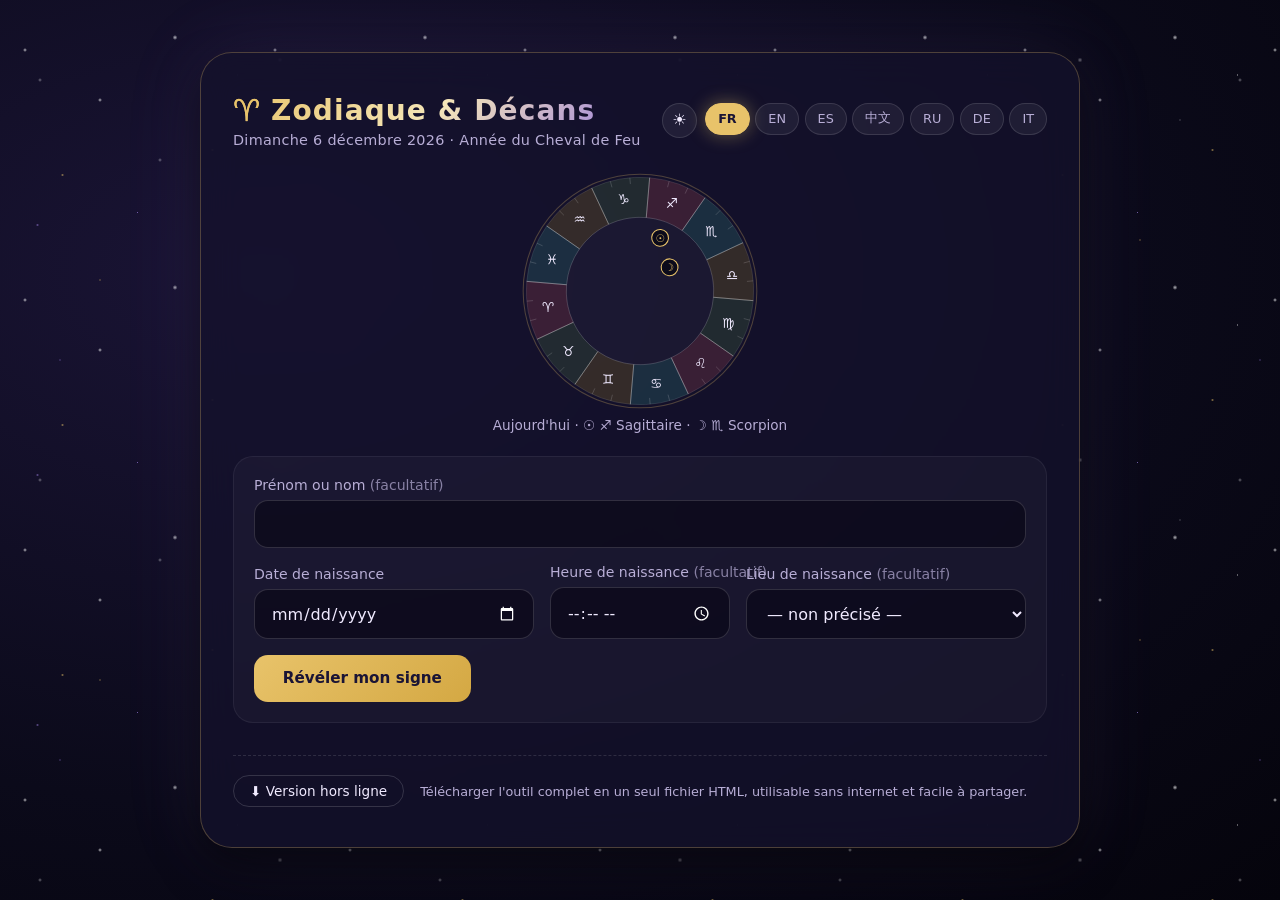
==== commit f73ba492: "V1.1" ====
--- a/index.html
+++ b/index.html
@@ -176,6 +176,12 @@
 .field-name{ flex:1 1 100%; }
 .input-zone label{ font-size:.88rem; color:var(--muted); font-weight:500; white-space:nowrap; }
 .input-zone .opt{ font-weight:400; opacity:.7; }
+.input-zone select{
+  width:100%; background:var(--field-bg); border:1px solid var(--ov-15); border-radius:14px;
+  padding:.85rem 1rem; color:var(--text); font-size:1rem; outline:none; color-scheme:var(--scheme);
+}
+.input-zone select:focus{ border-color:var(--gold); box-shadow:0 0 0 3px rgba(232,195,106,.15); }
+.field-place{ flex:1 1 220px; }
 .input-zone input[type=date], .input-zone input[type=time], .input-zone input[type=text]{
   width:100%; background:var(--field-bg);
   border:1px solid var(--ov-15); border-radius:14px;
@@ -539,6 +545,71 @@
 .offline-btn:focus-visible{ outline:2px solid var(--gold); outline-offset:3px; }
 .offline-hint{ color:var(--muted); font-size:.8rem; flex:1 1 260px; }
 
+/* Onglets du résultat */
+.view-tabs{ display:inline-flex; border:1px solid var(--ov-15); border-radius:14px; overflow:hidden; margin-bottom:1rem; max-width:100%; }
+.view-tabs button{ background:transparent; border:none; color:var(--muted); padding:.6rem 1.1rem; font-size:.9rem; cursor:pointer; }
+.view-tabs button[aria-selected="true"]{ background:var(--gold); color:var(--on-gold); font-weight:700; }
+.view-tabs button:focus-visible{ outline:2px solid var(--gold); outline-offset:-3px; }
+.dual[hidden], .natal[hidden]{ display:none; }
+
+/* Thème natal */
+.natal{ display:grid; gap:1.1rem; }
+.natal > .card{ margin-bottom:0; }
+.big-three{ display:flex; flex-wrap:wrap; gap:.6rem; margin-bottom:1rem; }
+.big-chip{ display:flex; align-items:center; gap:.5rem; background:var(--ov-04); border:1px solid var(--ov-12); border-radius:999px; padding:.45rem 1rem; }
+.big-sym{ color:var(--gold); font-weight:700; font-variant-emoji:text; }
+.big-label{ color:var(--muted); font-size:.85rem; }
+.big-sign{ color:var(--text); font-weight:600; font-variant-emoji:text; }
+.big-sign span, .nl-head span, .natal-table td span, .natal-asc h4 span{ color:var(--gold); }
+.natal-note{ color:var(--muted); font-size:.85rem; line-height:1.5; margin-bottom:.5rem; }
+.natal-grid{ display:grid; gap:1.4rem; align-items:start; margin-top:.8rem; }
+@media (min-width:960px){ .natal-grid{ grid-template-columns:minmax(0,3fr) minmax(0,2fr); } }
+.natal-wheel{ display:flex; justify-content:center; }
+.natal-svg{ width:100%; max-width:480px; height:auto; display:block; }
+.natal-svg .ws{ stroke:var(--ov-15); stroke-width:.6; }
+.nw-sign{ fill:var(--text); font-size:13px; text-anchor:middle; dominant-baseline:central; font-variant-emoji:text; }
+.nw-tick{ stroke:var(--ov-30); stroke-width:.4; }
+.nw-ring{ fill:none; stroke:var(--ov-15); stroke-width:.6; }
+.nw-house{ stroke:var(--ov-30); stroke-width:.6; }
+.nw-axis{ stroke:var(--gold); stroke-width:1.2; }
+.nw-num{ fill:var(--muted); font-size:7px; text-anchor:middle; dominant-baseline:central; }
+.nw-axis-lab{ fill:var(--gold); font-size:8px; font-weight:700; text-anchor:middle; dominant-baseline:central; }
+.nw-asp{ stroke-width:.7; opacity:.8; }
+.nw-harm{ stroke:#4a9fd8; } .nw-tense{ stroke:var(--red); }
+.nw-ptick{ stroke:var(--gold); stroke-width:.8; }
+.nw-planet{ fill:var(--gold); font-size:13px; text-anchor:middle; dominant-baseline:central; font-variant-emoji:text; }
+.natal-table h4, .natal-asc h4{ font-size:.75rem; text-transform:uppercase; letter-spacing:.12em; color:var(--gold); margin:.2rem 0 .6rem; }
+.natal-table table{ width:100%; border-collapse:collapse; font-size:.88rem; color:var(--text); }
+.natal-table td{ padding:.32rem .3rem; border-bottom:1px dashed var(--ov-08); font-variant-emoji:text; }
+.nt-sym{ color:var(--gold); text-align:center; width:1.6rem; }
+.nt-retro{ color:var(--red); font-weight:700; text-align:right; }
+.nt-angle td{ font-weight:600; }
+.natal-table th{ font-size:.68rem; font-weight:600; color:var(--muted); text-transform:uppercase; letter-spacing:.08em; padding:0 .3rem .3rem; }
+.nt-sign{ white-space:nowrap; }
+.nt-deg{ display:inline-block; white-space:nowrap; color:var(--muted); }
+.nt-house{ text-align:center; width:3.6rem; }
+.big-chip{ white-space:nowrap; }
+@media (max-width:640px){
+  .natal-main{ padding-left:.9rem; padding-right:.9rem; }
+  .natal-table table{ font-size:.82rem; }
+  .natal-table td{ padding:.3rem .2rem; }
+  .nt-house{ width:auto; }
+  .nw-sign{ font-size:14px; } .nw-planet{ font-size:15px; } .nw-num{ font-size:9px; } .nw-axis-lab{ font-size:10px; }
+}
+.natal-legend{ color:var(--muted); font-size:.85rem; font-style:italic; margin-bottom:1rem; }
+.natal-asc{ margin-bottom:1rem; }
+.natal-asc p{ color:var(--text); font-size:.92rem; line-height:1.6; margin-bottom:.8rem; }
+.natal-lines, .natal-asp-list{ list-style:none; display:grid; gap:.9rem; }
+@media (min-width:960px){ .natal-lines, .natal-asp-list{ grid-template-columns:1fr 1fr; } }
+.nl-head{ color:var(--text); font-size:.92rem; font-variant-emoji:text; }
+.nl-sym{ color:var(--gold); }
+.natal-lines p{ color:var(--muted); font-size:.86rem; line-height:1.55; margin-top:.2rem; }
+.natal-asp-list li{ display:flex; flex-direction:column; gap:.15rem; }
+.na-pair{ color:var(--text); font-size:.9rem; font-variant-emoji:text; }
+.na-sym{ color:var(--gold); font-weight:700; margin:0 .2rem; }
+.na-type{ color:var(--gold); font-size:.8rem; }
+.na-mean{ color:var(--muted); font-size:.84rem; }
+
 .aff-hint{ font-size:.8rem; color:var(--muted); margin-bottom:.9rem; }
 .decan-badge .cn-num{ font-size:.85rem; font-weight:700; }
 .cn-note{ color:var(--muted); font-size:.85rem; line-height:1.5; margin-top:.9rem; }
@@ -703,6 +774,10 @@
       <label for="birthTime"><span id="labelBirthTime">Heure de naissance</span> <span class="opt">(facultatif)</span></label>
       <input type="time" id="birthTime">
     </div>
+    <div class="field field-place">
+      <label for="birthPlace"><span id="labelBirthPlace">Lieu de naissance</span> <span class="opt">(facultatif)</span></label>
+      <select id="birthPlace"></select>
+    </div>
     <button class="btn-reveal" id="btnReveal">Révéler mon signe</button>
   </div>
   <div id="errorMsg" class="error-msg hidden" role="alert"></div>
@@ -754,6 +829,7 @@
     catch (e) { results.push({ group, name, ok: false, info: e.message }); }
   }
   function assert(cond, msg){ if (!cond) throw new Error(msg); }
+  function assertEq(got, exp, msg){ if (got !== exp) throw new Error(`${msg} : obtenu ${got}, attendu ${exp}`); }
   const angleDiff = (a, b) => Math.abs(((a - b + 540) % 360) - 180);
   const utc = iso => new Date(iso.replace('Z', ':00Z')).getTime();
 
@@ -1401,6 +1477,83 @@
     assert(!doc.getElementById('result').innerHTML.trim() && !doc.getElementById('history').innerHTML.trim(), 'la copie contient un résultat ou un historique');
   });
 
+  /* ---------------- Thème natal ---------------- */
+  // Références : maisons Placidus de la Swiss Ephemeris 2.10 ; conversions d'heure de la base IANA 2026e (Python zoneinfo)
+  const NATAL_REF = [[-708271082201, "Buenos Aires", -34.6, -58.38, 104.4312, 34.6856, [104.4312, 143.6648, 182.9199, 214.6856, 239.7316, 261.6904, 284.4312, 323.6648, 2.9199, 34.6856, 59.7316, 81.6904]], [1808738609523, "Reykjavík", 64.15, -21.94, 131.1247, 3.46, [131.1247, 141.8403, 157.6332, 183.46, 229.1792, 282.4117, 311.1247, 321.8403, 337.6332, 3.46, 49.1792, 102.4117]], [2041354518064, "Paris", 48.86, 2.35, 8.8061, 273.7504, [8.8061, 51.0971, 74.8487, 93.7504, 113.3476, 139.9075, 188.8061, 231.0971, 254.8487, 273.7504, 293.3476, 319.9075]], [939865184476, "Singapore", 1.35, 103.82, 242.483, 148.7795, [242.483, 270.4874, 298.6316, 328.7795, 1.0009, 32.932, 62.483, 90.4874, 118.6316, 148.7795, 181.0009, 212.932]], [-160320655649, "Anchorage", 61.22, -149.9, 173.097, 79.5768, [173.097, 193.3029, 221.2133, 259.5768, 300.368, 330.7187, 353.097, 13.3029, 41.2133, 79.5768, 120.368, 150.7187]], [2921785064563, "Nairobi", -1.29, 36.82, 64.5487, 331.0393, [64.5487, 92.4845, 120.7148, 151.0393, 183.3454, 215.1639, 244.5487, 272.4845, 300.7148, 331.0393, 3.3454, 35.1639]], [3538939849700, "Moskva", 55.76, 37.62, 234.7079, 171.9729, [234.7079, 266.6279, 310.9963, 351.9729, 20.2496, 39.8476, 54.7079, 86.6279, 130.9963, 171.9729, 200.2496, 219.8476]], [-1886300567184, "Sydney", -33.87, 151.21, 357.3885, 267.1616, [357.3885, 24.4266, 54.8147, 87.1616, 119.5245, 150.0329, 177.3885, 204.4266, 234.8147, 267.1616, 299.5245, 330.0329]], [-1874659506952, "Moskva", 55.76, 37.62, 247.0156, 191.46, [247.0156, 284.0275, 333.4864, 11.46, 35.9569, 53.1973, 67.0156, 104.0275, 153.4864, 191.46, 215.9569, 233.1973]], [1186288148917, "Paris", 48.86, 2.35, 131.4745, 24.8186, [131.4745, 149.8852, 173.4484, 204.8186, 243.636, 281.3377, 311.4745, 329.8852, 353.4484, 24.8186, 63.636, 101.3377]], [1743705814408, "Singapore", 1.35, 103.82, 304.2619, 219.46, [304.2619, 335.0756, 7.7156, 39.46, 68.6108, 96.1277, 124.2619, 155.0756, 187.7156, 219.46, 248.6108, 276.1277]], [3405106020073, "Sydney", -33.87, 151.21, 300.4613, 200.0179, [300.4613, 322.5515, 348.5771, 20.0179, 55.2996, 89.7777, 120.4613, 142.5515, 168.5771, 200.0179, 235.2996, 269.7777]], [-1050575707360, "Anchorage", 61.22, -149.9, 153.7319, 49.0885, [153.7319, 170.4633, 194.3153, 229.0885, 273.6309, 308.5848, 333.7319, 350.4633, 14.3153, 49.0885, 93.6309, 128.5848]], [-428294514841, "Anchorage", 61.22, -149.9, 164.1308, 65.789, [164.1308, 182.7779, 208.9538, 245.789, 288.3444, 320.4644, 344.1308, 2.7779, 28.9538, 65.789, 108.3444, 140.4644]]];
+  const TZ_REF = [["America/New_York", 2019, 4, 21, 1, 15, 1555823700000], ["Europe/Paris", 1995, 8, 28, 7, 45, 809588700000], ["Europe/Helsinki", 1971, 3, 28, 12, 15, 39003300000], ["Europe/Brussels", 2076, 4, 13, 9, 0, 3353986800000], ["Europe/Vienna", 2006, 3, 5, 8, 0, 1141542000000], ["Europe/Berlin", 1977, 10, 19, 0, 30, 246065400000], ["Europe/Paris", 1979, 6, 27, 9, 45, 299317500000], ["Asia/Singapore", 1980, 3, 16, 15, 15, 322040700000], ["Europe/Paris", 2040, 7, 12, 12, 0, 2225700000000], ["America/Mexico_City", 2034, 5, 25, 14, 0, 2032200000000], ["Indian/Antananarivo", 1994, 5, 2, 13, 0, 767872800000], ["Europe/Zurich", 1987, 9, 20, 11, 15, 559127700000], ["Europe/Berlin", 1970, 12, 18, 2, 30, 30331800000], ["Asia/Ho_Chi_Minh", 1981, 5, 6, 2, 15, 357938100000], ["Asia/Manila", 2076, 5, 16, 5, 0, 3356802000000], ["Europe/Paris", 2053, 9, 13, 1, 15, 2641331700000], ["Asia/Shanghai", 2052, 6, 27, 8, 45, 2603061900000], ["Asia/Kolkata", 2007, 3, 2, 20, 0, 1172845800000], ["Australia/Sydney", 2026, 6, 27, 6, 15, 1782504900000], ["Asia/Hong_Kong", 2044, 3, 21, 13, 0, 2342149200000], ["Pacific/Noumea", 2011, 6, 5, 1, 45, 1307198700000], ["America/Sao_Paulo", 2024, 12, 24, 10, 45, 1735047900000], ["Europe/Madrid", 1974, 8, 13, 4, 0, 145591200000], ["Europe/Warsaw", 2036, 3, 21, 15, 30, 2089722600000], ["Europe/Paris", 1991, 12, 19, 21, 0, 693172800000], ["Asia/Shanghai", 1978, 6, 18, 22, 30, 267028200000], ["America/New_York", 2024, 5, 25, 22, 30, 1716690600000], ["America/Sao_Paulo", 1987, 11, 6, 18, 0, 563227200000], ["Europe/Moscow", 2040, 5, 11, 21, 30, 2220373800000], ["Europe/Moscow", 1973, 9, 21, 21, 30, 117484200000], ["Europe/Berlin", 1970, 11, 12, 23, 45, 27297900000], ["America/Santiago", 2022, 5, 23, 2, 45, 1653288300000], ["Pacific/Noumea", 2057, 10, 17, 21, 45, 2770541100000], ["Europe/Lisbon", 2059, 9, 25, 20, 30, 2831743800000], ["Asia/Riyadh", 2066, 3, 8, 21, 15, 3035297700000], ["Asia/Tehran", 2083, 1, 16, 7, 15, 3567296700000], ["Europe/Luxembourg", 2040, 1, 14, 14, 30, 2210160600000], ["Europe/Warsaw", 2069, 10, 3, 18, 15, 3148042500000], ["America/Toronto", 2083, 6, 1, 11, 45, 3579090300000], ["America/Sao_Paulo", 1971, 7, 28, 3, 30, 49530600000], ["Europe/Paris", 2040, 10, 10, 3, 30, 2233445400000], ["Africa/Abidjan", 2031, 6, 19, 9, 30, 1939627800000], ["Pacific/Auckland", 2069, 1, 13, 3, 30, 3125226600000], ["Africa/Lagos", 2057, 9, 5, 10, 45, 2766908700000], ["Europe/Athens", 2010, 4, 16, 9, 45, 1271400300000], ["Asia/Kuala_Lumpur", 1997, 7, 28, 5, 30, 870039000000], ["Asia/Shanghai", 1977, 8, 9, 13, 0, 239950800000], ["Europe/Rome", 1978, 8, 10, 4, 45, 271565100000], ["Asia/Novosibirsk", 2036, 9, 9, 7, 45, 2104533900000], ["Asia/Manila", 1973, 5, 16, 19, 45, 106400700000], ["Africa/Casablanca", 2065, 10, 24, 3, 0, 3023575200000], ["Asia/Dubai", 1975, 12, 17, 0, 45, 187994700000], ["Europe/Berlin", 1992, 11, 24, 18, 15, 722625300000], ["America/Anchorage", 2075, 9, 7, 0, 45, 3335071500000], ["Asia/Seoul", 2009, 10, 19, 22, 45, 1255959900000], ["America/New_York", 1998, 8, 13, 21, 15, 903057300000], ["America/Havana", 1975, 8, 27, 2, 30, 178353000000], ["Asia/Beirut", 2020, 5, 5, 5, 45, 1588646700000], ["Asia/Ho_Chi_Minh", 2040, 8, 11, 17, 15, 2228292900000], ["Europe/Athens", 2049, 9, 26, 1, 0, 2516220000000]];
+
+  test('Lieu de naissance : heure locale → temps universel (changements d\'heure compris)', () => {
+    const iso = ms => new Date(ms).toISOString().slice(0, 16);
+    const cases = [
+      ['Europe/Paris', 1982, 11, 3, 19, 0, '1982-11-03T18:00'],   // hiver : UTC+1
+      ['Europe/Paris', 1982, 7, 15, 19, 0, '1982-07-15T17:00'],   // été : UTC+2
+      ['Europe/Paris', 1970, 7, 15, 12, 0, '1970-07-15T11:00'],   // pas d'heure d'été avant 1976
+      ['America/New_York', 1990, 7, 4, 12, 0, '1990-07-04T16:00'],
+      ['Australia/Sydney', 2000, 1, 1, 12, 0, '2000-01-01T01:00'], // été austral : UTC+11
+      ['Europe/Paris', 2024, 3, 31, 2, 30, '2024-03-31T01:30'],   // heure inexistante : décalage d'avant le changement
+      ['Europe/Paris', 2024, 10, 27, 2, 30, '2024-10-27T00:30'],  // heure ambiguë : première occurrence
+    ];
+    for (const [tz, y, m, d, h, mi, exp] of cases) assertEq(iso(zonedInstant({ y, m, d }, h, mi, tz)), exp, `${tz} ${y}-${m}-${d} ${h}:${mi}`);
+    for (const [tz, y, m, d, h, mi, exp] of TZ_REF) assertEq(zonedInstant({ y, m, d }, h, mi, tz), exp, `${tz} ${y}-${m}-${d} ${h}:${mi}`);
+  });
+
+  test('Villes : chaque fuseau officiel est reconnu par le navigateur', () => {
+    for (const c of CITIES) {
+      assert(typeof c[4] === 'string' && c[4].includes('/'), `${c[0]} : fuseau manquant`);
+      try { new Intl.DateTimeFormat('en', { timeZone: c[4] }); } catch (e) { throw new Error(`${c[0]} : fuseau ${c[4]} inconnu`); }
+    }
+    assert(birthPlace('Paris').tz === 'Europe/Paris' && birthPlace('Nowhere') === null, 'birthPlace');
+  });
+
+  test('Ascendant, Milieu du Ciel et maisons Placidus (Swiss Ephemeris, ≤ 0,03°)', () => {
+    const d = (a, b) => Math.abs(((a - b + 540) % 360) - 180);
+    for (const [ms, name, lat, lon, asc, mc, cusps] of NATAL_REF) {
+      const eps = obliquity(julianCenturies(ms)), ramc = ramcAt(ms, lon);
+      assert(d(ascendant(ramc, eps, lat), asc) <= 0.03, `${name} ${new Date(ms).toISOString()} : ascendant`);
+      assert(d(midheaven(ramc, eps), mc) <= 0.03, `${name} : Milieu du Ciel`);
+      const pc = placidusCusps(ramc, eps, lat);
+      assert(pc, `${name} : maisons non calculées`);
+      cusps.forEach((v, i) => assert(d(pc[i], v) <= 0.03, `${name} : maison ${i + 1} (${pc[i].toFixed(3)} au lieu de ${v})`));
+    }
+  });
+
+  test('Maisons : appartenance et repli en maisons égales au-delà du cercle polaire', () => {
+    const cusps = [350, 20, 50, 80, 110, 140, 170, 200, 230, 260, 290, 320];
+    assertEq(houseOf(355, cusps), 1, 'avant 0°'); assertEq(houseOf(5, cusps), 1, 'après 0°'); assertEq(houseOf(20, cusps), 2, 'sur la pointe');
+    assertEq(houseOf(349.9, cusps), 12, 'fin du cycle');
+    const polar = natalChart({ y: 2000, m: 6, d: 21 }, { h: 12, min: 0 }, { name: 'Test', lat: 70, lon: 20, tz: 'Europe/Oslo' });
+    assertEq(polar.system, 'equal', 'système');
+    polar.cusps.forEach((c, i) => assert(Math.abs(((c - polar.asc - 30 * i) % 360 + 360) % 360) < 1e-9, `pointe ${i + 1}`));
+  });
+
+  test('Thème natal de référence (3 nov. 1982, 19 h, Paris), quel que soit le fuseau de l\'appareil', () => {
+    const c = natalChart({ y: 1982, m: 11, d: 3 }, { h: 19, min: 0 }, birthPlace('Paris'));
+    assert(c.exact && c.system === 'placidus', 'thème complet');
+    assertEq(new Date(c.ms).toISOString().slice(0, 16), '1982-11-03T18:00', 'instant');
+    assertEq(signFromLongitude(c.asc), 'gemini', 'ascendant'); assert(Math.abs(c.asc - 74.72) < 0.03, 'degré de l\'ascendant');
+    assertEq(signFromLongitude(c.mc), 'aquarius', 'Milieu du Ciel');
+    const by = Object.fromEntries(c.bodies.map(b => [b.body, b]));
+    assertEq(by.sun.sign, 'scorpio', 'Soleil'); assertEq(by.sun.house, 6, 'maison du Soleil');
+    assertEq(by.moon.sign, 'gemini', 'Lune'); assertEq(by.moon.house, 12, 'maison de la Lune');
+    assert(c.aspects.some(a => a.a === 'sun' && a.b === 'venus' && a.type === 'conjunction'), 'Soleil conjoint à Vénus');
+    assert(c.aspects.some(a => a.a === 'moon' && a.b === 'uranus' && a.type === 'opposition'), 'Lune opposée à Uranus');
+    // Sans lieu : ni ascendant ni maisons
+    const partial = natalChart({ y: 1982, m: 11, d: 3 }, { h: 19, min: 0 }, null);
+    assert(!partial.exact && partial.asc === null && partial.bodies.every(b => b.house === undefined), 'thème partiel');
+  });
+
+  test('Thème natal : textes des 7 langues (ascendants, mots-clés, aspects)', () => {
+    for (const lang of Object.keys(I18N)) {
+      const n = I18N[lang].natal;
+      assert(SIGN_ORDER.every(s => n.asc[s] && n.styles[s]), `${lang} : signe manquant`);
+      assert(BODIES.every(b => n.domains[b]) && n.houses.length === 12, `${lang} : astres ou maisons`);
+      assert(Object.keys(ASPECT_SYM).every(a => n.aspectNames[a] && n.aspectMeanings[a]), `${lang} : aspects`);
+      assertEq(new Set(SIGN_ORDER.map(s => n.asc[s])).size, 12, `${lang} : ascendants distincts`);
+      if (lang !== 'ru') SIGN_ORDER.forEach(s => assert(n.asc[s].includes(I18N[lang].signNames[s]), `${lang} : le texte de l'ascendant ${s} ne nomme pas le signe`));
+      if (lang !== 'fr') assert(n.asc.aries !== I18N.fr.natal.asc.aries && n.title !== I18N.fr.natal.title, `${lang} : textes non traduits`);
+    }
+  });
+
   /* ---------------- Rapport ---------------- */
   const failed = results.filter(r => !r.ok);
   window.__testResults = results;
@@ -1422,7 +1575,7 @@
 })();
 
 </script>
-<!-- Ordre de chargement important : données → traductions → calculs → planètes → carte du ciel → application -->
+<!-- Ordre de chargement important : données → traductions → calculs → planètes → carte du ciel → thème natal → application -->
 <script>
 /* ============================================================
    Zodiaque & Décans — données
@@ -1965,131 +2118,132 @@
   ursids:         { peak:[12,22], start:[12,17], end:[12,26], zhr:10,  radiant:[217,76] }
 };
 
-/* Villes proposées pour la carte du ciel : [nom, pays (ISO 3166), latitude, longitude] */
+/* Villes (carte du ciel et lieu de naissance) : [nom, pays (ISO 3166), latitude, longitude, fuseau officiel IANA].
+   Le fuseau permet de convertir une heure de naissance locale en temps universel, changements d'heure compris. */
 const CITIES = [
-  ["Paris","FR",48.86,2.35],
-  ["Marseille","FR",43.3,5.37],
-  ["Lyon","FR",45.76,4.84],
-  ["Toulouse","FR",43.6,1.44],
-  ["Nice","FR",43.7,7.27],
-  ["Nantes","FR",47.22,-1.55],
-  ["Strasbourg","FR",48.57,7.75],
-  ["Montpellier","FR",43.61,3.88],
-  ["Bordeaux","FR",44.84,-0.58],
-  ["Lille","FR",50.63,3.06],
-  ["Rennes","FR",48.11,-1.68],
-  ["Reims","FR",49.26,4.03],
-  ["Brest","FR",48.39,-4.49],
-  ["Grenoble","FR",45.19,5.72],
-  ["Dijon","FR",47.32,5.04],
-  ["Clermont-Ferrand","FR",45.78,3.08],
-  ["Ajaccio","FR",41.93,8.74],
-  ["Fort-de-France","MQ",14.6,-61.07],
-  ["Pointe-à-Pitre","GP",16.24,-61.53],
-  ["Cayenne","GF",4.92,-52.33],
-  ["Saint-Denis","RE",-20.88,55.45],
-  ["Nouméa","NC",-22.27,166.44],
-  ["Papeete","PF",-17.53,-149.57],
-  ["Bruxelles","BE",50.85,4.35],
-  ["Luxembourg","LU",49.61,6.13],
-  ["Genève","CH",46.2,6.14],
-  ["Zurich","CH",47.37,8.54],
-  ["Monaco","MC",43.74,7.42],
-  ["Montréal","CA",45.5,-73.57],
-  ["Québec","CA",46.81,-71.21],
-  ["Toronto","CA",43.65,-79.38],
-  ["Vancouver","CA",49.28,-123.12],
-  ["London","GB",51.51,-0.13],
-  ["Edinburgh","GB",55.95,-3.19],
-  ["Dublin","IE",53.35,-6.26],
-  ["Madrid","ES",40.42,-3.7],
-  ["Barcelona","ES",41.39,2.17],
-  ["Sevilla","ES",37.39,-5.98],
-  ["Lisboa","PT",38.72,-9.14],
-  ["Roma","IT",41.9,12.5],
-  ["Milano","IT",45.46,9.19],
-  ["Napoli","IT",40.85,14.27],
-  ["Berlin","DE",52.52,13.4],
-  ["München","DE",48.14,11.58],
-  ["Hamburg","DE",53.55,9.99],
-  ["Amsterdam","NL",52.37,4.9],
-  ["Wien","AT",48.21,16.37],
-  ["Praha","CZ",50.08,14.44],
-  ["Warszawa","PL",52.23,21.01],
-  ["København","DK",55.68,12.57],
-  ["Stockholm","SE",59.33,18.07],
-  ["Oslo","NO",59.91,10.75],
-  ["Helsinki","FI",60.17,24.94],
-  ["Reykjavík","IS",64.15,-21.94],
-  ["Athína","GR",37.98,23.73],
-  ["Budapest","HU",47.5,19.04],
-  ["București","RO",44.43,26.1],
-  ["İstanbul","TR",41.01,28.98],
-  ["Kyiv","UA",50.45,30.52],
-  ["Moskva","RU",55.76,37.62],
-  ["Sankt-Peterburg","RU",59.93,30.34],
-  ["Novosibirsk","RU",55.03,82.92],
-  ["Vladivostok","RU",43.12,131.89],
-  ["Alger","DZ",36.75,3.06],
-  ["Tunis","TN",36.81,10.18],
-  ["Casablanca","MA",33.57,-7.59],
-  ["Rabat","MA",34.02,-6.84],
-  ["Le Caire","EG",30.04,31.24],
-  ["Dakar","SN",14.72,-17.47],
-  ["Abidjan","CI",5.36,-4.01],
-  ["Bamako","ML",12.64,-8.0],
-  ["Douala","CM",4.05,9.77],
-  ["Lagos","NG",6.52,3.38],
-  ["Kinshasa","CD",-4.44,15.27],
-  ["Nairobi","KE",-1.29,36.82],
-  ["Antananarivo","MG",-18.88,47.51],
-  ["Johannesburg","ZA",-26.2,28.05],
-  ["Cape Town","ZA",-33.92,18.42],
-  ["Dubai","AE",25.2,55.27],
-  ["Riyadh","SA",24.71,46.68],
-  ["Tehran","IR",35.69,51.39],
-  ["Tel Aviv","IL",32.09,34.78],
-  ["Beyrouth","LB",33.89,35.5],
-  ["Mumbai","IN",19.08,72.88],
-  ["Delhi","IN",28.61,77.21],
-  ["Bengaluru","IN",12.97,77.59],
-  ["Bangkok","TH",13.76,100.5],
-  ["Hà Nội","VN",21.03,105.85],
-  ["Hồ Chí Minh","VN",10.82,106.63],
-  ["Singapore","SG",1.35,103.82],
-  ["Kuala Lumpur","MY",3.14,101.69],
-  ["Jakarta","ID",-6.21,106.85],
-  ["Manila","PH",14.6,120.98],
-  ["Hong Kong","HK",22.32,114.17],
-  ["北京 Beijing","CN",39.9,116.4],
-  ["上海 Shanghai","CN",31.23,121.47],
-  ["广州 Guangzhou","CN",23.13,113.26],
-  ["成都 Chengdu","CN",30.57,104.07],
-  ["台北 Taipei","TW",25.03,121.57],
-  ["서울 Seoul","KR",37.57,126.98],
-  ["東京 Tokyo","JP",35.68,139.69],
-  ["大阪 Osaka","JP",34.69,135.5],
-  ["Sydney","AU",-33.87,151.21],
-  ["Melbourne","AU",-37.81,144.96],
-  ["Perth","AU",-31.95,115.86],
-  ["Auckland","NZ",-36.85,174.76],
-  ["New York","US",40.71,-74.01],
-  ["Washington","US",38.91,-77.04],
-  ["Chicago","US",41.88,-87.63],
-  ["Miami","US",25.76,-80.19],
-  ["Los Angeles","US",34.05,-118.24],
-  ["San Francisco","US",37.77,-122.42],
-  ["Honolulu","US",21.31,-157.86],
-  ["Anchorage","US",61.22,-149.9],
-  ["Ciudad de México","MX",19.43,-99.13],
-  ["La Habana","CU",23.11,-82.37],
-  ["Port-au-Prince","HT",18.54,-72.34],
-  ["Bogotá","CO",4.71,-74.07],
-  ["Lima","PE",-12.05,-77.04],
-  ["Santiago","CL",-33.45,-70.67],
-  ["Buenos Aires","AR",-34.6,-58.38],
-  ["São Paulo","BR",-23.55,-46.63],
-  ["Rio de Janeiro","BR",-22.91,-43.17]
+  ["Paris","FR",48.86,2.35,"Europe/Paris"],
+  ["Marseille","FR",43.3,5.37,"Europe/Paris"],
+  ["Lyon","FR",45.76,4.84,"Europe/Paris"],
+  ["Toulouse","FR",43.6,1.44,"Europe/Paris"],
+  ["Nice","FR",43.7,7.27,"Europe/Paris"],
+  ["Nantes","FR",47.22,-1.55,"Europe/Paris"],
+  ["Strasbourg","FR",48.57,7.75,"Europe/Paris"],
+  ["Montpellier","FR",43.61,3.88,"Europe/Paris"],
+  ["Bordeaux","FR",44.84,-0.58,"Europe/Paris"],
+  ["Lille","FR",50.63,3.06,"Europe/Paris"],
+  ["Rennes","FR",48.11,-1.68,"Europe/Paris"],
+  ["Reims","FR",49.26,4.03,"Europe/Paris"],
+  ["Brest","FR",48.39,-4.49,"Europe/Paris"],
+  ["Grenoble","FR",45.19,5.72,"Europe/Paris"],
+  ["Dijon","FR",47.32,5.04,"Europe/Paris"],
+  ["Clermont-Ferrand","FR",45.78,3.08,"Europe/Paris"],
+  ["Ajaccio","FR",41.93,8.74,"Europe/Paris"],
+  ["Fort-de-France","MQ",14.6,-61.07,"America/Martinique"],
+  ["Pointe-à-Pitre","GP",16.24,-61.53,"America/Guadeloupe"],
+  ["Cayenne","GF",4.92,-52.33,"America/Cayenne"],
+  ["Saint-Denis","RE",-20.88,55.45,"Indian/Reunion"],
+  ["Nouméa","NC",-22.27,166.44,"Pacific/Noumea"],
+  ["Papeete","PF",-17.53,-149.57,"Pacific/Tahiti"],
+  ["Bruxelles","BE",50.85,4.35,"Europe/Brussels"],
+  ["Luxembourg","LU",49.61,6.13,"Europe/Luxembourg"],
+  ["Genève","CH",46.2,6.14,"Europe/Zurich"],
+  ["Zurich","CH",47.37,8.54,"Europe/Zurich"],
+  ["Monaco","MC",43.74,7.42,"Europe/Monaco"],
+  ["Montréal","CA",45.5,-73.57,"America/Toronto"],
+  ["Québec","CA",46.81,-71.21,"America/Toronto"],
+  ["Toronto","CA",43.65,-79.38,"America/Toronto"],
+  ["Vancouver","CA",49.28,-123.12,"America/Vancouver"],
+  ["London","GB",51.51,-0.13,"Europe/London"],
+  ["Edinburgh","GB",55.95,-3.19,"Europe/London"],
+  ["Dublin","IE",53.35,-6.26,"Europe/Dublin"],
+  ["Madrid","ES",40.42,-3.7,"Europe/Madrid"],
+  ["Barcelona","ES",41.39,2.17,"Europe/Madrid"],
+  ["Sevilla","ES",37.39,-5.98,"Europe/Madrid"],
+  ["Lisboa","PT",38.72,-9.14,"Europe/Lisbon"],
+  ["Roma","IT",41.9,12.5,"Europe/Rome"],
+  ["Milano","IT",45.46,9.19,"Europe/Rome"],
+  ["Napoli","IT",40.85,14.27,"Europe/Rome"],
+  ["Berlin","DE",52.52,13.4,"Europe/Berlin"],
+  ["München","DE",48.14,11.58,"Europe/Berlin"],
+  ["Hamburg","DE",53.55,9.99,"Europe/Berlin"],
+  ["Amsterdam","NL",52.37,4.9,"Europe/Amsterdam"],
+  ["Wien","AT",48.21,16.37,"Europe/Vienna"],
+  ["Praha","CZ",50.08,14.44,"Europe/Prague"],
+  ["Warszawa","PL",52.23,21.01,"Europe/Warsaw"],
+  ["København","DK",55.68,12.57,"Europe/Copenhagen"],
+  ["Stockholm","SE",59.33,18.07,"Europe/Stockholm"],
+  ["Oslo","NO",59.91,10.75,"Europe/Oslo"],
+  ["Helsinki","FI",60.17,24.94,"Europe/Helsinki"],
+  ["Reykjavík","IS",64.15,-21.94,"Atlantic/Reykjavik"],
+  ["Athína","GR",37.98,23.73,"Europe/Athens"],
+  ["Budapest","HU",47.5,19.04,"Europe/Budapest"],
+  ["București","RO",44.43,26.1,"Europe/Bucharest"],
+  ["İstanbul","TR",41.01,28.98,"Europe/Istanbul"],
+  ["Kyiv","UA",50.45,30.52,"Europe/Kiev"],
+  ["Moskva","RU",55.76,37.62,"Europe/Moscow"],
+  ["Sankt-Peterburg","RU",59.93,30.34,"Europe/Moscow"],
+  ["Novosibirsk","RU",55.03,82.92,"Asia/Novosibirsk"],
+  ["Vladivostok","RU",43.12,131.89,"Asia/Vladivostok"],
+  ["Alger","DZ",36.75,3.06,"Africa/Algiers"],
+  ["Tunis","TN",36.81,10.18,"Africa/Tunis"],
+  ["Casablanca","MA",33.57,-7.59,"Africa/Casablanca"],
+  ["Rabat","MA",34.02,-6.84,"Africa/Casablanca"],
+  ["Le Caire","EG",30.04,31.24,"Africa/Cairo"],
+  ["Dakar","SN",14.72,-17.47,"Africa/Dakar"],
+  ["Abidjan","CI",5.36,-4.01,"Africa/Abidjan"],
+  ["Bamako","ML",12.64,-8.0,"Africa/Bamako"],
+  ["Douala","CM",4.05,9.77,"Africa/Douala"],
+  ["Lagos","NG",6.52,3.38,"Africa/Lagos"],
+  ["Kinshasa","CD",-4.44,15.27,"Africa/Kinshasa"],
+  ["Nairobi","KE",-1.29,36.82,"Africa/Nairobi"],
+  ["Antananarivo","MG",-18.88,47.51,"Indian/Antananarivo"],
+  ["Johannesburg","ZA",-26.2,28.05,"Africa/Johannesburg"],
+  ["Cape Town","ZA",-33.92,18.42,"Africa/Johannesburg"],
+  ["Dubai","AE",25.2,55.27,"Asia/Dubai"],
+  ["Riyadh","SA",24.71,46.68,"Asia/Riyadh"],
+  ["Tehran","IR",35.69,51.39,"Asia/Tehran"],
+  ["Tel Aviv","IL",32.09,34.78,"Asia/Jerusalem"],
+  ["Beyrouth","LB",33.89,35.5,"Asia/Beirut"],
+  ["Mumbai","IN",19.08,72.88,"Asia/Kolkata"],
+  ["Delhi","IN",28.61,77.21,"Asia/Kolkata"],
+  ["Bengaluru","IN",12.97,77.59,"Asia/Kolkata"],
+  ["Bangkok","TH",13.76,100.5,"Asia/Bangkok"],
+  ["Hà Nội","VN",21.03,105.85,"Asia/Ho_Chi_Minh"],
+  ["Hồ Chí Minh","VN",10.82,106.63,"Asia/Ho_Chi_Minh"],
+  ["Singapore","SG",1.35,103.82,"Asia/Singapore"],
+  ["Kuala Lumpur","MY",3.14,101.69,"Asia/Kuala_Lumpur"],
+  ["Jakarta","ID",-6.21,106.85,"Asia/Jakarta"],
+  ["Manila","PH",14.6,120.98,"Asia/Manila"],
+  ["Hong Kong","HK",22.32,114.17,"Asia/Hong_Kong"],
+  ["北京 Beijing","CN",39.9,116.4,"Asia/Shanghai"],
+  ["上海 Shanghai","CN",31.23,121.47,"Asia/Shanghai"],
+  ["广州 Guangzhou","CN",23.13,113.26,"Asia/Shanghai"],
+  ["成都 Chengdu","CN",30.57,104.07,"Asia/Shanghai"],
+  ["台北 Taipei","TW",25.03,121.57,"Asia/Taipei"],
+  ["서울 Seoul","KR",37.57,126.98,"Asia/Seoul"],
+  ["東京 Tokyo","JP",35.68,139.69,"Asia/Tokyo"],
+  ["大阪 Osaka","JP",34.69,135.5,"Asia/Tokyo"],
+  ["Sydney","AU",-33.87,151.21,"Australia/Sydney"],
+  ["Melbourne","AU",-37.81,144.96,"Australia/Melbourne"],
+  ["Perth","AU",-31.95,115.86,"Australia/Perth"],
+  ["Auckland","NZ",-36.85,174.76,"Pacific/Auckland"],
+  ["New York","US",40.71,-74.01,"America/New_York"],
+  ["Washington","US",38.91,-77.04,"America/New_York"],
+  ["Chicago","US",41.88,-87.63,"America/Chicago"],
+  ["Miami","US",25.76,-80.19,"America/New_York"],
+  ["Los Angeles","US",34.05,-118.24,"America/Los_Angeles"],
+  ["San Francisco","US",37.77,-122.42,"America/Los_Angeles"],
+  ["Honolulu","US",21.31,-157.86,"Pacific/Honolulu"],
+  ["Anchorage","US",61.22,-149.9,"America/Anchorage"],
+  ["Ciudad de México","MX",19.43,-99.13,"America/Mexico_City"],
+  ["La Habana","CU",23.11,-82.37,"America/Havana"],
+  ["Port-au-Prince","HT",18.54,-72.34,"America/Port-au-Prince"],
+  ["Bogotá","CO",4.71,-74.07,"America/Bogota"],
+  ["Lima","PE",-12.05,-77.04,"America/Lima"],
+  ["Santiago","CL",-33.45,-70.67,"America/Santiago"],
+  ["Buenos Aires","AR",-34.6,-58.38,"America/Argentina/Buenos_Aires"],
+  ["São Paulo","BR",-23.55,-46.63,"America/Sao_Paulo"],
+  ["Rio de Janeiro","BR",-22.91,-43.17,"America/Sao_Paulo"]
 ];
 /* Ville par défaut selon la langue, tant qu'aucun lieu n'a été choisi */
 const DEFAULT_CITY = { fr:"Paris", en:"London", es:"Madrid", zh:"北京 Beijing", ru:"Moskva", de:"Berlin", it:"Roma" };
@@ -2696,6 +2850,85 @@
     button: "Version hors ligne",
     hint: "Télécharger l'outil complet en un seul fichier HTML, utilisable sans internet et facile à partager.",
     opened: "La version autonome s'ouvre dans un nouvel onglet : cliquez-y sur « Version hors ligne » pour l'enregistrer."
+  },
+  labelBirthPlace: "Lieu de naissance",
+  placeNone: "— non précisé —",
+  natal: {
+    title: "Thème natal",
+    tabSigns: "Signe & zodiaque chinois",
+    tabNatal: "Thème natal",
+    tabsLabel: "Vue du résultat",
+    ascendant: "Ascendant",
+    midheaven: "Milieu du Ciel",
+    positions: "Positions à la naissance",
+    house: "Maison",
+    reading: "Lecture du thème",
+    aspects: "Aspects",
+    noAspects: "Aucun aspect majeur.",
+    needBoth: "Ajoutez l'heure et le lieu de naissance pour obtenir l'ascendant, le Milieu du Ciel et les maisons.",
+    needTime: "Ajoutez l'heure de naissance pour obtenir l'ascendant, le Milieu du Ciel et les maisons.",
+    needPlace: "Ajoutez le lieu de naissance pour obtenir l'ascendant, le Milieu du Ciel et les maisons.",
+    noonMoon: "Sans l'heure de naissance, les positions sont calculées à midi : celle de la Lune peut être décalée de quelques degrés.",
+    placidus: "Maisons Placidus.",
+    equal: "Maisons égales : au-delà du cercle polaire, la méthode Placidus n'est pas applicable.",
+    tzNote: "Heure locale du lieu de naissance, changements d'heure compris.",
+    mcText: "Le Milieu du Ciel évoque la vocation et l'image publique.",
+    legend: "La planète dit quoi, le signe dit comment, la maison dit où.",
+    domains: {
+      sun: "l'identité, la volonté",
+      moon: "les émotions, les besoins intimes",
+      mercury: "la pensée, la communication",
+      venus: "l'amour, les goûts, l'harmonie",
+      mars: "l'énergie, l'action, le désir",
+      jupiter: "la chance, l'expansion, la confiance",
+      saturn: "les règles, la maturité, les épreuves",
+      uranus: "l'originalité, le changement (marque de génération)",
+      neptune: "le rêve, l'intuition (marque de génération)",
+      pluto: "la transformation, le pouvoir (marque de génération)"
+    },
+    styles: {
+      aries: "avec élan, franchise et impatience",
+      taurus: "avec constance, sensualité et prudence",
+      gemini: "avec curiosité, légèreté et vivacité",
+      cancer: "avec sensibilité, protection et attachement",
+      leo: "avec éclat, générosité et fierté",
+      virgo: "avec précision, méthode et réserve",
+      libra: "avec charme, diplomatie et sens de l'équilibre",
+      scorpio: "avec intensité, passion et profondeur",
+      sagittarius: "avec enthousiasme, ouverture et goût de la liberté",
+      capricorn: "avec ambition, discipline et patience",
+      aquarius: "avec originalité, indépendance et esprit collectif",
+      pisces: "avec sensibilité, imagination et compassion"
+    },
+    houses: ["la personnalité, l'apparence", "l'argent, les possessions", "la communication, l'entourage proche", "le foyer, la famille", "l'amour, les plaisirs, la créativité", "le travail quotidien, la santé", "le couple, les associés", "les transformations, l'intimité", "les voyages, les études, la philosophie", "la carrière, la réputation", "les amis, les projets", "la vie intérieure"],
+    asc: {
+      aries: "Ascendant Bélier : une présence directe et énergique. On vous perçoit comme quelqu'un d'entreprenant, qui fonce et n'aime pas attendre.",
+      taurus: "Ascendant Taureau : une présence calme et rassurante. On vous perçoit comme quelqu'un de stable, patient et attaché au confort.",
+      gemini: "Ascendant Gémeaux : une présence vive et communicative. On vous perçoit comme quelqu'un de curieux, drôle et toujours en mouvement.",
+      cancer: "Ascendant Cancer : une présence douce et protectrice. On vous perçoit comme quelqu'un de sensible, attentionné et proche des siens.",
+      leo: "Ascendant Lion : une présence lumineuse et chaleureuse. On vous perçoit comme quelqu'un de généreux, sûr de soi et qui aime briller.",
+      virgo: "Ascendant Vierge : une présence discrète et soignée. On vous perçoit comme quelqu'un de précis, serviable et attentif aux détails.",
+      libra: "Ascendant Balance : une présence aimable et élégante. On vous perçoit comme quelqu'un de diplomate, sociable et en quête d'harmonie.",
+      scorpio: "Ascendant Scorpion : une présence intense et magnétique. On vous perçoit comme quelqu'un de mystérieux, perspicace et déterminé.",
+      sagittarius: "Ascendant Sagittaire : une présence enthousiaste et ouverte. On vous perçoit comme quelqu'un d'optimiste, franc et avide de découvertes.",
+      capricorn: "Ascendant Capricorne : une présence sérieuse et posée. On vous perçoit comme quelqu'un de fiable, ambitieux et maître de soi.",
+      aquarius: "Ascendant Verseau : une présence originale et indépendante. On vous perçoit comme quelqu'un d'inventif, libre et un peu à part.",
+      pisces: "Ascendant Poissons : une présence douce et rêveuse. On vous perçoit comme quelqu'un d'intuitif, empathique et insaisissable."
+    },
+    aspectNames: {
+      conjunction: "conjonction",
+      sextile: "sextile",
+      square: "carré",
+      trine: "trigone",
+      opposition: "opposition"
+    },
+    aspectMeanings: {
+      conjunction: "fusion : les deux énergies agissent ensemble",
+      sextile: "opportunité : une collaboration facile à saisir",
+      square: "tension : un défi qui pousse à agir",
+      trine: "harmonie : un talent naturel",
+      opposition: "polarité : un équilibre à trouver entre deux forces"
+    }
   }
 };
 
@@ -3278,6 +3511,85 @@
     button: "Offline version",
     hint: "Download the complete tool as a single HTML file, usable without internet and easy to share.",
     opened: "The standalone version opens in a new tab: click “Offline version” there to save it."
+  },
+  labelBirthPlace: "Place of birth",
+  placeNone: "— not specified —",
+  natal: {
+    title: "Birth chart",
+    tabSigns: "Sign & Chinese zodiac",
+    tabNatal: "Birth chart",
+    tabsLabel: "Result view",
+    ascendant: "Ascendant",
+    midheaven: "Midheaven",
+    positions: "Positions at birth",
+    house: "House",
+    reading: "Chart reading",
+    aspects: "Aspects",
+    noAspects: "No major aspect.",
+    needBoth: "Add the time and place of birth to get the ascendant, the Midheaven and the houses.",
+    needTime: "Add the time of birth to get the ascendant, the Midheaven and the houses.",
+    needPlace: "Add the place of birth to get the ascendant, the Midheaven and the houses.",
+    noonMoon: "Without the time of birth, positions are calculated for noon: the Moon may be off by a few degrees.",
+    placidus: "Placidus houses.",
+    equal: "Equal houses: beyond the polar circle, the Placidus method cannot be applied.",
+    tzNote: "Local time at the place of birth, clock changes included.",
+    mcText: "The Midheaven relates to vocation and public image.",
+    legend: "The planet says what, the sign says how, the house says where.",
+    domains: {
+      sun: "identity, will",
+      moon: "emotions, inner needs",
+      mercury: "thinking, communication",
+      venus: "love, tastes, harmony",
+      mars: "energy, action, desire",
+      jupiter: "luck, growth, confidence",
+      saturn: "rules, maturity, trials",
+      uranus: "originality, change (a generational mark)",
+      neptune: "dreams, intuition (a generational mark)",
+      pluto: "transformation, power (a generational mark)"
+    },
+    styles: {
+      aries: "with drive, frankness and impatience",
+      taurus: "with steadiness, sensuality and caution",
+      gemini: "with curiosity, lightness and liveliness",
+      cancer: "with sensitivity, care and attachment",
+      leo: "with brilliance, generosity and pride",
+      virgo: "with precision, method and reserve",
+      libra: "with charm, diplomacy and a sense of balance",
+      scorpio: "with intensity, passion and depth",
+      sagittarius: "with enthusiasm, openness and a love of freedom",
+      capricorn: "with ambition, discipline and patience",
+      aquarius: "with originality, independence and a collective spirit",
+      pisces: "with sensitivity, imagination and compassion"
+    },
+    houses: ["personality, appearance", "money, possessions", "communication, close circle", "home, family", "love, pleasures, creativity", "daily work, health", "partnership, associates", "transformation, intimacy", "travel, studies, philosophy", "career, reputation", "friends, projects", "inner life"],
+    asc: {
+      aries: "Aries ascendant: a direct, energetic presence. People see you as enterprising, someone who goes for it and hates waiting.",
+      taurus: "Taurus ascendant: a calm, reassuring presence. People see you as steady, patient and fond of comfort.",
+      gemini: "Gemini ascendant: a lively, talkative presence. People see you as curious, funny and always on the move.",
+      cancer: "Cancer ascendant: a gentle, protective presence. People see you as sensitive, caring and close to your loved ones.",
+      leo: "Leo ascendant: a bright, warm presence. People see you as generous, self-assured and fond of the spotlight.",
+      virgo: "Virgo ascendant: a discreet, polished presence. People see you as precise, helpful and attentive to detail.",
+      libra: "Libra ascendant: a pleasant, elegant presence. People see you as diplomatic, sociable and in search of harmony.",
+      scorpio: "Scorpio ascendant: an intense, magnetic presence. People see you as mysterious, perceptive and determined.",
+      sagittarius: "Sagittarius ascendant: an enthusiastic, open presence. People see you as optimistic, frank and eager for discovery.",
+      capricorn: "Capricorn ascendant: a serious, composed presence. People see you as reliable, ambitious and self-controlled.",
+      aquarius: "Aquarius ascendant: an original, independent presence. People see you as inventive, free and a little apart.",
+      pisces: "Pisces ascendant: a gentle, dreamy presence. People see you as intuitive, empathetic and hard to pin down."
+    },
+    aspectNames: {
+      conjunction: "conjunction",
+      sextile: "sextile",
+      square: "square",
+      trine: "trine",
+      opposition: "opposition"
+    },
+    aspectMeanings: {
+      conjunction: "fusion: both energies act together",
+      sextile: "opportunity: an easy collaboration to seize",
+      square: "tension: a challenge that drives action",
+      trine: "harmony: a natural talent",
+      opposition: "polarity: a balance to find between two forces"
+    }
   }
 });
 
@@ -3863,6 +4175,85 @@
     button: "Versión sin conexión",
     hint: "Descarga la herramienta completa en un único archivo HTML, utilizable sin internet y fácil de compartir.",
     opened: "La versión autónoma se abre en una pestaña nueva: haz clic allí en «Versión sin conexión» para guardarla."
+  },
+  labelBirthPlace: "Lugar de nacimiento",
+  placeNone: "— sin especificar —",
+  natal: {
+    title: "Carta natal",
+    tabSigns: "Signo y zodiaco chino",
+    tabNatal: "Carta natal",
+    tabsLabel: "Vista del resultado",
+    ascendant: "Ascendente",
+    midheaven: "Medio Cielo",
+    positions: "Posiciones al nacer",
+    house: "Casa",
+    reading: "Lectura de la carta",
+    aspects: "Aspectos",
+    noAspects: "Ningún aspecto mayor.",
+    needBoth: "Añade la hora y el lugar de nacimiento para obtener el ascendente, el Medio Cielo y las casas.",
+    needTime: "Añade la hora de nacimiento para obtener el ascendente, el Medio Cielo y las casas.",
+    needPlace: "Añade el lugar de nacimiento para obtener el ascendente, el Medio Cielo y las casas.",
+    noonMoon: "Sin la hora de nacimiento, las posiciones se calculan a mediodía: la de la Luna puede variar unos grados.",
+    placidus: "Casas Placidus.",
+    equal: "Casas iguales: más allá del círculo polar, el método Placidus no es aplicable.",
+    tzNote: "Hora local del lugar de nacimiento, cambios de hora incluidos.",
+    mcText: "El Medio Cielo evoca la vocación y la imagen pública.",
+    legend: "El planeta dice qué, el signo dice cómo, la casa dice dónde.",
+    domains: {
+      sun: "la identidad, la voluntad",
+      moon: "las emociones, las necesidades íntimas",
+      mercury: "el pensamiento, la comunicación",
+      venus: "el amor, los gustos, la armonía",
+      mars: "la energía, la acción, el deseo",
+      jupiter: "la suerte, la expansión, la confianza",
+      saturn: "las normas, la madurez, las pruebas",
+      uranus: "la originalidad, el cambio (marca generacional)",
+      neptune: "el sueño, la intuición (marca generacional)",
+      pluto: "la transformación, el poder (marca generacional)"
+    },
+    styles: {
+      aries: "con ímpetu, franqueza e impaciencia",
+      taurus: "con constancia, sensualidad y prudencia",
+      gemini: "con curiosidad, ligereza y viveza",
+      cancer: "con sensibilidad, protección y apego",
+      leo: "con brillo, generosidad y orgullo",
+      virgo: "con precisión, método y reserva",
+      libra: "con encanto, diplomacia y sentido del equilibrio",
+      scorpio: "con intensidad, pasión y profundidad",
+      sagittarius: "con entusiasmo, apertura y gusto por la libertad",
+      capricorn: "con ambición, disciplina y paciencia",
+      aquarius: "con originalidad, independencia y espíritu colectivo",
+      pisces: "con sensibilidad, imaginación y compasión"
+    },
+    houses: ["la personalidad, la apariencia", "el dinero, las posesiones", "la comunicación, el entorno cercano", "el hogar, la familia", "el amor, los placeres, la creatividad", "el trabajo diario, la salud", "la pareja, los socios", "las transformaciones, la intimidad", "los viajes, los estudios, la filosofía", "la carrera, la reputación", "los amigos, los proyectos", "la vida interior"],
+    asc: {
+      aries: "Ascendente Aries: una presencia directa y enérgica. Te perciben como alguien emprendedor, que va a por todas y no soporta esperar.",
+      taurus: "Ascendente Tauro: una presencia tranquila y tranquilizadora. Te perciben como alguien estable, paciente y amante de la comodidad.",
+      gemini: "Ascendente Géminis: una presencia viva y comunicativa. Te perciben como alguien curioso, divertido y siempre en movimiento.",
+      cancer: "Ascendente Cáncer: una presencia dulce y protectora. Te perciben como alguien sensible, atento y cercano a los suyos.",
+      leo: "Ascendente Leo: una presencia luminosa y cálida. Te perciben como alguien generoso, seguro de sí y al que le gusta brillar.",
+      virgo: "Ascendente Virgo: una presencia discreta y cuidada. Te perciben como alguien preciso, servicial y atento a los detalles.",
+      libra: "Ascendente Libra: una presencia amable y elegante. Te perciben como alguien diplomático, sociable y en busca de armonía.",
+      scorpio: "Ascendente Escorpio: una presencia intensa y magnética. Te perciben como alguien misterioso, perspicaz y decidido.",
+      sagittarius: "Ascendente Sagitario: una presencia entusiasta y abierta. Te perciben como alguien optimista, franco y ávido de descubrimientos.",
+      capricorn: "Ascendente Capricornio: una presencia seria y serena. Te perciben como alguien fiable, ambicioso y dueño de sí.",
+      aquarius: "Ascendente Acuario: una presencia original e independiente. Te perciben como alguien inventivo, libre y un poco aparte.",
+      pisces: "Ascendente Piscis: una presencia dulce y soñadora. Te perciben como alguien intuitivo, empático e inaprensible."
+    },
+    aspectNames: {
+      conjunction: "conjunción",
+      sextile: "sextil",
+      square: "cuadratura",
+      trine: "trígono",
+      opposition: "oposición"
+    },
+    aspectMeanings: {
+      conjunction: "fusión: las dos energías actúan juntas",
+      sextile: "oportunidad: una colaboración fácil de aprovechar",
+      square: "tensión: un desafío que impulsa a actuar",
+      trine: "armonía: un talento natural",
+      opposition: "polaridad: un equilibrio por encontrar entre dos fuerzas"
+    }
   }
 });
 
@@ -4421,7 +4812,80 @@
   theme: { light: "浅色模式" },
   wheel: { title: "黄道十二宫轮", today: "今天", birth: "出生时" },
   history: { title: "最近查询", clear: "清除记录" },
-  offline: { button: "离线版", hint: "下载完整工具（单个 HTML 文件），无需联网即可使用，也便于分享。", opened: "独立版将在新标签页中打开：请在该页点击“离线版”保存。" }
+  offline: { button: "离线版", hint: "下载完整工具（单个 HTML 文件），无需联网即可使用，也便于分享。", opened: "独立版将在新标签页中打开：请在该页点击“离线版”保存。" },
+  labelBirthPlace: "出生地点",
+  placeNone: "— 未指定 —",
+  natal: {
+    title: "本命盘",
+    tabSigns: "星座与生肖",
+    tabNatal: "本命盘",
+    tabsLabel: "结果视图",
+    ascendant: "上升点",
+    midheaven: "天顶",
+    positions: "出生时的位置",
+    house: "宫",
+    reading: "星盘解读",
+    aspects: "相位",
+    noAspects: "没有主要相位。",
+    needBoth: "填写出生时间和地点，即可得到上升点、天顶和宫位。",
+    needTime: "填写出生时间，即可得到上升点、天顶和宫位。",
+    needPlace: "填写出生地点，即可得到上升点、天顶和宫位。",
+    noonMoon: "没有出生时间时，位置按正午计算：月亮的位置可能相差几度。",
+    placidus: "普拉西度宫位制。",
+    equal: "等宫制：在极圈以外无法使用普拉西度宫位制。",
+    tzNote: "出生地的当地时间，已计入夏令时等时制变化。",
+    mcText: "天顶代表志向与公众形象。",
+    legend: "行星说明“什么”，星座说明“如何”，宫位说明“在哪里”。",
+    domains: {
+      sun: "自我、意志",
+      moon: "情感、内在需求",
+      mercury: "思维、沟通",
+      venus: "爱情、品味、和谐",
+      mars: "能量、行动、欲望",
+      jupiter: "幸运、扩展、自信",
+      saturn: "规则、成熟、考验",
+      uranus: "独创、变革（世代印记）",
+      neptune: "梦想、直觉（世代印记）",
+      pluto: "转化、力量（世代印记）"
+    },
+    styles: {
+      aries: "带着冲劲、坦率与急躁",
+      taurus: "带着坚定、感性与谨慎",
+      gemini: "带着好奇、轻快与机敏",
+      cancer: "带着敏感、呵护与依恋",
+      leo: "带着光彩、慷慨与自豪",
+      virgo: "带着精确、条理与含蓄",
+      libra: "带着魅力、圆融与平衡感",
+      scorpio: "带着强烈、激情与深度",
+      sagittarius: "带着热情、开放与对自由的热爱",
+      capricorn: "带着雄心、自律与耐心",
+      aquarius: "带着独创、独立与集体精神",
+      pisces: "带着敏感、想象与慈悲"
+    },
+    houses: ["个性、外表", "金钱、财物", "沟通、亲近的人", "家庭、居所", "爱情、享乐、创造", "日常工作、健康", "伴侣、合作者", "转化、亲密关系", "旅行、学业、哲学", "事业、声誉", "朋友、计划", "内心世界"],
+    asc: {
+      aries: "上升白羊座：直接而充满活力的气场。别人眼中的你积极进取、行动迅速，不喜欢等待。",
+      taurus: "上升金牛座：沉稳而令人安心的气场。别人眼中的你稳定、耐心，重视舒适。",
+      gemini: "上升双子座：活泼而健谈的气场。别人眼中的你好奇、风趣，总在忙碌之中。",
+      cancer: "上升巨蟹座：温柔而有保护欲的气场。别人眼中的你敏感、体贴，重视亲人。",
+      leo: "上升狮子座：明亮而温暖的气场。别人眼中的你慷慨、自信，喜欢闪耀。",
+      virgo: "上升处女座：低调而细致的气场。别人眼中的你精确、乐于助人，注重细节。",
+      libra: "上升天秤座：亲切而优雅的气场。别人眼中的你圆融、善交际，追求和谐。",
+      scorpio: "上升天蝎座：强烈而有吸引力的气场。别人眼中的你神秘、敏锐而坚定。",
+      sagittarius: "上升射手座：热情而开放的气场。别人眼中的你乐观、坦率，渴望探索。",
+      capricorn: "上升摩羯座：严肃而沉稳的气场。别人眼中的你可靠、有雄心，善于自制。",
+      aquarius: "上升水瓶座：独特而独立的气场。别人眼中的你富有创意、自由，略显与众不同。",
+      pisces: "上升双鱼座：温柔而梦幻的气场。别人眼中的你直觉敏锐、富有同理心，难以捉摸。"
+    },
+    aspectNames: { conjunction: "合相", sextile: "六分相", square: "四分相", trine: "三分相", opposition: "对分相" },
+    aspectMeanings: {
+      conjunction: "融合：两种能量共同作用",
+      sextile: "机会：容易把握的合作",
+      square: "紧张：促使行动的挑战",
+      trine: "和谐：天生的才能",
+      opposition: "对立：需要在两股力量间找到平衡"
+    }
+  }
 });
 
 </script>
@@ -5022,6 +5486,85 @@
     button: "Офлайн-версия",
     hint: "Скачать весь инструмент одним HTML-файлом: работает без интернета, им легко поделиться.",
     opened: "Автономная версия откроется в новой вкладке: нажмите там «Офлайн-версия», чтобы сохранить её."
+  },
+  labelBirthPlace: "Место рождения",
+  placeNone: "— не указано —",
+  natal: {
+    title: "Натальная карта",
+    tabSigns: "Знак и китайский зодиак",
+    tabNatal: "Натальная карта",
+    tabsLabel: "Вид результата",
+    ascendant: "Асцендент",
+    midheaven: "Середина неба",
+    positions: "Положения при рождении",
+    house: "Дом",
+    reading: "Толкование карты",
+    aspects: "Аспекты",
+    noAspects: "Нет мажорных аспектов.",
+    needBoth: "Укажите время и место рождения, чтобы получить асцендент, Середину неба и дома.",
+    needTime: "Укажите время рождения, чтобы получить асцендент, Середину неба и дома.",
+    needPlace: "Укажите место рождения, чтобы получить асцендент, Середину неба и дома.",
+    noonMoon: "Без времени рождения положения рассчитаны на полдень: Луна может сместиться на несколько градусов.",
+    placidus: "Дома по системе Плацидуса.",
+    equal: "Равные дома: за полярным кругом система Плацидуса неприменима.",
+    tzNote: "Местное время в месте рождения с учётом перевода часов.",
+    mcText: "Середина неба связана с призванием и общественным образом.",
+    legend: "Планета говорит что, знак — как, дом — где.",
+    domains: {
+      sun: "личность, воля",
+      moon: "эмоции, внутренние потребности",
+      mercury: "мышление, общение",
+      venus: "любовь, вкусы, гармония",
+      mars: "энергия, действие, желание",
+      jupiter: "удача, рост, уверенность",
+      saturn: "правила, зрелость, испытания",
+      uranus: "оригинальность, перемены (знак поколения)",
+      neptune: "мечты, интуиция (знак поколения)",
+      pluto: "трансформация, власть (знак поколения)"
+    },
+    styles: {
+      aries: "с напором, прямотой и нетерпением",
+      taurus: "с постоянством, чувственностью и осторожностью",
+      gemini: "с любознательностью, лёгкостью и живостью",
+      cancer: "с чуткостью, заботой и привязанностью",
+      leo: "с блеском, щедростью и гордостью",
+      virgo: "с точностью, методичностью и сдержанностью",
+      libra: "с обаянием, дипломатичностью и чувством равновесия",
+      scorpio: "с интенсивностью, страстью и глубиной",
+      sagittarius: "с энтузиазмом, открытостью и любовью к свободе",
+      capricorn: "с честолюбием, дисциплиной и терпением",
+      aquarius: "с оригинальностью, независимостью и коллективным духом",
+      pisces: "с чуткостью, воображением и состраданием"
+    },
+    houses: ["личность, внешность", "деньги, имущество", "общение, ближнее окружение", "дом, семья", "любовь, удовольствия, творчество", "повседневная работа, здоровье", "брак, партнёры", "трансформации, близость", "путешествия, учёба, философия", "карьера, репутация", "друзья, планы", "внутренний мир"],
+    asc: {
+      aries: "Асцендент в Овне: прямое и энергичное присутствие. Вас воспринимают как предприимчивого человека, который действует сразу и не любит ждать.",
+      taurus: "Асцендент в Тельце: спокойное и надёжное присутствие. Вас воспринимают как устойчивого, терпеливого человека, ценящего комфорт.",
+      gemini: "Асцендент в Близнецах: живое и общительное присутствие. Вас воспринимают как любознательного, остроумного и всегда занятого человека.",
+      cancer: "Асцендент в Раке: мягкое и заботливое присутствие. Вас воспринимают как чуткого, внимательного и близкого к родным человека.",
+      leo: "Асцендент во Льве: яркое и тёплое присутствие. Вас воспринимают как щедрого, уверенного в себе человека, который любит блистать.",
+      virgo: "Асцендент в Деве: сдержанное и аккуратное присутствие. Вас воспринимают как точного, услужливого и внимательного к деталям человека.",
+      libra: "Асцендент в Весах: приятное и элегантное присутствие. Вас воспринимают как дипломатичного, общительного человека, ищущего гармонии.",
+      scorpio: "Асцендент в Скорпионе: сильное и притягательное присутствие. Вас воспринимают как загадочного, проницательного и решительного человека.",
+      sagittarius: "Асцендент в Стрельце: восторженное и открытое присутствие. Вас воспринимают как оптимистичного, прямого человека, жаждущего открытий.",
+      capricorn: "Асцендент в Козероге: серьёзное и сдержанное присутствие. Вас воспринимают как надёжного, честолюбивого и владеющего собой человека.",
+      aquarius: "Асцендент в Водолее: оригинальное и независимое присутствие. Вас воспринимают как изобретательного, свободного и немного обособленного человека.",
+      pisces: "Асцендент в Рыбах: мягкое и мечтательное присутствие. Вас воспринимают как интуитивного, отзывчивого и неуловимого человека."
+    },
+    aspectNames: {
+      conjunction: "соединение",
+      sextile: "секстиль",
+      square: "квадрат",
+      trine: "трин",
+      opposition: "оппозиция"
+    },
+    aspectMeanings: {
+      conjunction: "слияние: обе энергии действуют вместе",
+      sextile: "возможность: лёгкое сотрудничество",
+      square: "напряжение: вызов, побуждающий к действию",
+      trine: "гармония: природный талант",
+      opposition: "полярность: равновесие между двумя силами"
+    }
   }
 });
 
@@ -5607,6 +6150,85 @@
     button: "Offline-Version",
     hint: "Das komplette Tool als einzelne HTML-Datei herunterladen – ohne Internet nutzbar und leicht weiterzugeben.",
     opened: "Die eigenständige Version öffnet sich in einem neuen Tab: Klicke dort auf „Offline-Version“, um sie zu speichern."
+  },
+  labelBirthPlace: "Geburtsort",
+  placeNone: "— nicht angegeben —",
+  natal: {
+    title: "Geburtshoroskop",
+    tabSigns: "Zeichen & chinesischer Tierkreis",
+    tabNatal: "Geburtshoroskop",
+    tabsLabel: "Ergebnisansicht",
+    ascendant: "Aszendent",
+    midheaven: "Medium Coeli",
+    positions: "Stellungen bei der Geburt",
+    house: "Haus",
+    reading: "Deutung des Horoskops",
+    aspects: "Aspekte",
+    noAspects: "Kein Hauptaspekt.",
+    needBoth: "Gib Geburtszeit und Geburtsort an, um Aszendent, Medium Coeli und Häuser zu erhalten.",
+    needTime: "Gib die Geburtszeit an, um Aszendent, Medium Coeli und Häuser zu erhalten.",
+    needPlace: "Gib den Geburtsort an, um Aszendent, Medium Coeli und Häuser zu erhalten.",
+    noonMoon: "Ohne Geburtszeit werden die Stellungen für 12 Uhr berechnet: Der Mond kann um einige Grad abweichen.",
+    placidus: "Häuser nach Placidus.",
+    equal: "Äqualhäuser: Jenseits des Polarkreises ist die Placidus-Methode nicht anwendbar.",
+    tzNote: "Ortszeit am Geburtsort, Zeitumstellungen eingeschlossen.",
+    mcText: "Das Medium Coeli steht für Berufung und öffentliches Bild.",
+    legend: "Der Planet sagt was, das Zeichen wie, das Haus wo.",
+    domains: {
+      sun: "Identität, Wille",
+      moon: "Gefühle, innere Bedürfnisse",
+      mercury: "Denken, Kommunikation",
+      venus: "Liebe, Geschmack, Harmonie",
+      mars: "Energie, Handeln, Begehren",
+      jupiter: "Glück, Wachstum, Vertrauen",
+      saturn: "Regeln, Reife, Prüfungen",
+      uranus: "Originalität, Wandel (Merkmal einer Generation)",
+      neptune: "Traum, Intuition (Merkmal einer Generation)",
+      pluto: "Wandlung, Macht (Merkmal einer Generation)"
+    },
+    styles: {
+      aries: "mit Schwung, Offenheit und Ungeduld",
+      taurus: "mit Beständigkeit, Sinnlichkeit und Vorsicht",
+      gemini: "mit Neugier, Leichtigkeit und Lebhaftigkeit",
+      cancer: "mit Feingefühl, Fürsorge und Bindung",
+      leo: "mit Glanz, Großzügigkeit und Stolz",
+      virgo: "mit Genauigkeit, Methode und Zurückhaltung",
+      libra: "mit Charme, Diplomatie und Sinn für Ausgleich",
+      scorpio: "mit Intensität, Leidenschaft und Tiefe",
+      sagittarius: "mit Begeisterung, Offenheit und Freiheitsliebe",
+      capricorn: "mit Ehrgeiz, Disziplin und Geduld",
+      aquarius: "mit Originalität, Unabhängigkeit und Gemeinschaftssinn",
+      pisces: "mit Feingefühl, Fantasie und Mitgefühl"
+    },
+    houses: ["Persönlichkeit, Erscheinung", "Geld, Besitz", "Kommunikation, nahes Umfeld", "Zuhause, Familie", "Liebe, Vergnügen, Kreativität", "Arbeitsalltag, Gesundheit", "Partnerschaft, Teilhaber", "Wandlungen, Intimität", "Reisen, Studium, Philosophie", "Karriere, Ansehen", "Freunde, Pläne", "Innenleben"],
+    asc: {
+      aries: "Aszendent Widder: eine direkte, energiegeladene Ausstrahlung. Man sieht dich als unternehmungslustig, als jemanden, der loslegt und nicht gern wartet.",
+      taurus: "Aszendent Stier: eine ruhige, beruhigende Ausstrahlung. Man sieht dich als beständig, geduldig und komfortliebend.",
+      gemini: "Aszendent Zwillinge: eine lebhafte, gesprächige Ausstrahlung. Man sieht dich als neugierig, witzig und immer in Bewegung.",
+      cancer: "Aszendent Krebs: eine sanfte, schützende Ausstrahlung. Man sieht dich als einfühlsam, aufmerksam und deinen Liebsten nah.",
+      leo: "Aszendent Löwe: eine strahlende, warme Ausstrahlung. Man sieht dich als großzügig, selbstsicher und gern im Mittelpunkt.",
+      virgo: "Aszendent Jungfrau: eine dezente, gepflegte Ausstrahlung. Man sieht dich als genau, hilfsbereit und detailverliebt.",
+      libra: "Aszendent Waage: eine liebenswürdige, elegante Ausstrahlung. Man sieht dich als diplomatisch, gesellig und harmoniesuchend.",
+      scorpio: "Aszendent Skorpion: eine intensive, magnetische Ausstrahlung. Man sieht dich als geheimnisvoll, scharfsinnig und entschlossen.",
+      sagittarius: "Aszendent Schütze: eine begeisterte, offene Ausstrahlung. Man sieht dich als optimistisch, offen und entdeckungsfreudig.",
+      capricorn: "Aszendent Steinbock: eine ernste, gefasste Ausstrahlung. Man sieht dich als zuverlässig, ehrgeizig und beherrscht.",
+      aquarius: "Aszendent Wassermann: eine originelle, unabhängige Ausstrahlung. Man sieht dich als erfinderisch, frei und ein wenig eigen.",
+      pisces: "Aszendent Fische: eine sanfte, verträumte Ausstrahlung. Man sieht dich als intuitiv, einfühlsam und schwer zu fassen."
+    },
+    aspectNames: {
+      conjunction: "Konjunktion",
+      sextile: "Sextil",
+      square: "Quadrat",
+      trine: "Trigon",
+      opposition: "Opposition"
+    },
+    aspectMeanings: {
+      conjunction: "Verschmelzung: beide Energien wirken zusammen",
+      sextile: "Gelegenheit: eine leicht zu nutzende Zusammenarbeit",
+      square: "Spannung: eine Herausforderung, die zum Handeln drängt",
+      trine: "Harmonie: ein natürliches Talent",
+      opposition: "Polarität: ein Gleichgewicht zwischen zwei Kräften finden"
+    }
   }
 });
 
@@ -6192,6 +6814,85 @@
     button: "Versione offline",
     hint: "Scarica lo strumento completo in un unico file HTML, utilizzabile senza internet e facile da condividere.",
     opened: "La versione autonoma si apre in una nuova scheda: fai clic lì su «Versione offline» per salvarla."
+  },
+  labelBirthPlace: "Luogo di nascita",
+  placeNone: "— non specificato —",
+  natal: {
+    title: "Tema natale",
+    tabSigns: "Segno e zodiaco cinese",
+    tabNatal: "Tema natale",
+    tabsLabel: "Vista del risultato",
+    ascendant: "Ascendente",
+    midheaven: "Medio Cielo",
+    positions: "Posizioni alla nascita",
+    house: "Casa",
+    reading: "Lettura del tema",
+    aspects: "Aspetti",
+    noAspects: "Nessun aspetto maggiore.",
+    needBoth: "Aggiungi l'ora e il luogo di nascita per ottenere l'ascendente, il Medio Cielo e le case.",
+    needTime: "Aggiungi l'ora di nascita per ottenere l'ascendente, il Medio Cielo e le case.",
+    needPlace: "Aggiungi il luogo di nascita per ottenere l'ascendente, il Medio Cielo e le case.",
+    noonMoon: "Senza l'ora di nascita, le posizioni sono calcolate a mezzogiorno: quella della Luna può variare di qualche grado.",
+    placidus: "Case Placidus.",
+    equal: "Case uguali: oltre il circolo polare il metodo Placidus non è applicabile.",
+    tzNote: "Ora locale del luogo di nascita, cambi d'ora compresi.",
+    mcText: "Il Medio Cielo evoca la vocazione e l'immagine pubblica.",
+    legend: "Il pianeta dice cosa, il segno dice come, la casa dice dove.",
+    domains: {
+      sun: "l'identità, la volontà",
+      moon: "le emozioni, i bisogni intimi",
+      mercury: "il pensiero, la comunicazione",
+      venus: "l'amore, i gusti, l'armonia",
+      mars: "l'energia, l'azione, il desiderio",
+      jupiter: "la fortuna, l'espansione, la fiducia",
+      saturn: "le regole, la maturità, le prove",
+      uranus: "l'originalità, il cambiamento (segno generazionale)",
+      neptune: "il sogno, l'intuizione (segno generazionale)",
+      pluto: "la trasformazione, il potere (segno generazionale)"
+    },
+    styles: {
+      aries: "con slancio, franchezza e impazienza",
+      taurus: "con costanza, sensualità e prudenza",
+      gemini: "con curiosità, leggerezza e vivacità",
+      cancer: "con sensibilità, protezione e attaccamento",
+      leo: "con splendore, generosità e fierezza",
+      virgo: "con precisione, metodo e riservatezza",
+      libra: "con fascino, diplomazia e senso dell'equilibrio",
+      scorpio: "con intensità, passione e profondità",
+      sagittarius: "con entusiasmo, apertura e amore per la libertà",
+      capricorn: "con ambizione, disciplina e pazienza",
+      aquarius: "con originalità, indipendenza e spirito collettivo",
+      pisces: "con sensibilità, immaginazione e compassione"
+    },
+    houses: ["la personalità, l'aspetto", "il denaro, i beni", "la comunicazione, la cerchia vicina", "la casa, la famiglia", "l'amore, i piaceri, la creatività", "il lavoro quotidiano, la salute", "la coppia, i soci", "le trasformazioni, l'intimità", "i viaggi, gli studi, la filosofia", "la carriera, la reputazione", "gli amici, i progetti", "la vita interiore"],
+    asc: {
+      aries: "Ascendente Ariete: una presenza diretta ed energica. Ti percepiscono come una persona intraprendente, che si lancia e non ama aspettare.",
+      taurus: "Ascendente Toro: una presenza calma e rassicurante. Ti percepiscono come una persona stabile, paziente e amante del comfort.",
+      gemini: "Ascendente Gemelli: una presenza vivace e comunicativa. Ti percepiscono come una persona curiosa, spiritosa e sempre in movimento.",
+      cancer: "Ascendente Cancro: una presenza dolce e protettiva. Ti percepiscono come una persona sensibile, premurosa e vicina ai suoi cari.",
+      leo: "Ascendente Leone: una presenza luminosa e calorosa. Ti percepiscono come una persona generosa, sicura di sé e che ama brillare.",
+      virgo: "Ascendente Vergine: una presenza discreta e curata. Ti percepiscono come una persona precisa, disponibile e attenta ai dettagli.",
+      libra: "Ascendente Bilancia: una presenza amabile ed elegante. Ti percepiscono come una persona diplomatica, socievole e in cerca di armonia.",
+      scorpio: "Ascendente Scorpione: una presenza intensa e magnetica. Ti percepiscono come una persona misteriosa, perspicace e determinata.",
+      sagittarius: "Ascendente Sagittario: una presenza entusiasta e aperta. Ti percepiscono come una persona ottimista, franca e avida di scoperte.",
+      capricorn: "Ascendente Capricorno: una presenza seria e composta. Ti percepiscono come una persona affidabile, ambiziosa e padrona di sé.",
+      aquarius: "Ascendente Acquario: una presenza originale e indipendente. Ti percepiscono come una persona inventiva, libera e un po' a parte.",
+      pisces: "Ascendente Pesci: una presenza dolce e sognante. Ti percepiscono come una persona intuitiva, empatica e sfuggente."
+    },
+    aspectNames: {
+      conjunction: "congiunzione",
+      sextile: "sestile",
+      square: "quadratura",
+      trine: "trigono",
+      opposition: "opposizione"
+    },
+    aspectMeanings: {
+      conjunction: "fusione: le due energie agiscono insieme",
+      sextile: "opportunità: una collaborazione facile da cogliere",
+      square: "tensione: una sfida che spinge ad agire",
+      trine: "armonia: un talento naturale",
+      opposition: "polarità: un equilibrio da trovare tra due forze"
+    }
   }
 });
 
@@ -6232,8 +6933,11 @@
   return (h < 24 && min < 60) ? { h, min } : null;
 }
 
-/* Instant local (fuseau du navigateur) → ms UTC. Sans heure : midi, soit ±0,5° de Soleil au pire. */
-function localInstant(date, h, min){
+/* Instant local → ms UTC. Avec tz (fuseau IANA du lieu de naissance, ex. « Europe/Paris ») : heure du lieu,
+   changements d'heure compris (zonedInstant, zodiac-natal.js) ; sans tz : fuseau de l'appareil.
+   Sans heure, les appelants prennent midi, soit ±0,5° de Soleil au pire. */
+function localInstant(date, h, min, tz){
+  if (tz) return zonedInstant(date, h, min, tz);
   const dt = new Date(2000, 0, 1, 12, 0, 0, 0);
   dt.setFullYear(date.y, date.m - 1, date.d);   // setFullYear : correct aussi pour les années < 100
   dt.setHours(h, min, 0, 0);
@@ -6242,12 +6946,12 @@
 
 /* Ciel de naissance : longitude, signe, décan, et alerte si le Soleil change de signe ou de décan
    ce jour-là alors qu'aucune heure n'a été fournie. */
-function computeSky(date, time){
-  const lon = sunLongitude(time ? localInstant(date, time.h, time.min) : localInstant(date, 12, 0));
+function computeSky(date, time, tz){
+  const lon = sunLongitude(time ? localInstant(date, time.h, time.min, tz) : localInstant(date, 12, 0, tz));
   let cusp = null;
   if (!time) {
-    const a = sunLongitude(localInstant(date, 0, 0));
-    const b = sunLongitude(localInstant(date, 23, 59));
+    const a = sunLongitude(localInstant(date, 0, 0, tz));
+    const b = sunLongitude(localInstant(date, 23, 59, tz));
     if (signFromLongitude(a) !== signFromLongitude(b)) cusp = 'sign';
     else if (decanFromLongitude(a) !== decanFromLongitude(b)) cusp = 'decan';
   }
@@ -6532,10 +7236,10 @@
 }
 
 /* Lune natale : phase, et signe(s) possibles (deux si elle change de signe ce jour-là et que l'heure manque) */
-function natalMoon(date, time){
-  const at = time ? localInstant(date, time.h, time.min) : localInstant(date, 12, 0);
+function natalMoon(date, time, tz){
+  const at = time ? localInstant(date, time.h, time.min, tz) : localInstant(date, 12, 0, tz);
   const signs = time ? [signFromLongitude(moonLongitude(at))]
-    : [...new Set([0, 12, 23.99].map(h => signFromLongitude(moonLongitude(localInstant(date, Math.floor(h), Math.round((h % 1) * 60))))))];
+    : [...new Set([0, 12, 23.99].map(h => signFromLongitude(moonLongitude(localInstant(date, Math.floor(h), Math.round((h % 1) * 60), tz)))))];
   return { phase: moonPhase(at), signs };
 }
 
@@ -6590,11 +7294,11 @@
    Personne = { date: {y, m, d}, time: {h, min} | null }. Trois axes, notés de 1 à 5 :
    signes solaires (matrice AFF), animaux chinois (relations traditionnelles), Lunes (matrice AFF sur les
    signes lunaires, seulement si les deux sont certains). L'entente globale est la moyenne des axes disponibles. */
-function personChart(date, time){
-  return { sign: computeSky(date, time).sign, cn: chineseYearInfo(date), moon: natalMoon(date, time) };
+function personChart(date, time, tz){
+  return { sign: computeSky(date, time, tz).sign, cn: chineseYearInfo(date), moon: natalMoon(date, time, tz) };
 }
 function compatibility(p1, p2){
-  const a = personChart(p1.date, p1.time), b = personChart(p2.date, p2.time);
+  const a = personChart(p1.date, p1.time, p1.tz), b = personChart(p2.date, p2.time, p2.tz);
   const west = { a: a.sign, b: b.sign, score: AFF[a.sign][b.sign] };
   const cn = a.cn && b.cn
     ? { a: a.cn.animal, b: b.cn.animal, rel: cnRelation(a.cn.animal, b.cn.animal), score: cnScore(a.cn.animal, b.cn.animal) }
@@ -6700,6 +7404,150 @@
 }
 /* Une éclipse de Lune est visible si la Lune est au-dessus de l'horizon au maximum */
 function lunarEclipseVisible(ms, lat, lon){ return bodyAltAz('moon', lat, lon, ms).alt > 0; }
+
+</script>
+<script>
+/* ============================================================
+   Zodiaque & Décans — thème natal
+   Heure locale du lieu de naissance → temps universel, ascendant, Milieu du Ciel, maisons (Placidus),
+   maison de chaque astre, aspects. Fonctions pures, sans DOM.
+   Dépend de zodiac-data.js, zodiac-sky-data.js (CITIES), zodiac-astro.js, zodiac-planets.js, zodiac-skymap.js.
+   ============================================================ */
+
+/* ---------- Fuseau horaire du lieu de naissance ----------
+   Le navigateur contient l'historique mondial des changements d'heure (base IANA) : à partir du fuseau
+   officiel d'une ville (« Europe/Paris »), on retrouve le décalage exact à n'importe quelle date
+   (heure d'été, changements de fuseau, heure locale d'avant 1911…). */
+const tzFormatters = {};
+function tzParts(ms, tz){
+  const f = tzFormatters[tz] || (tzFormatters[tz] = new Intl.DateTimeFormat('en-US', {
+    timeZone: tz, hourCycle: 'h23', year: 'numeric', month: 'numeric', day: 'numeric', hour: 'numeric', minute: 'numeric', second: 'numeric', era: 'short'
+  }));
+  const p = {};
+  for (const { type, value } of f.formatToParts(new Date(ms))) p[type] = value;
+  const year = p.era === 'BC' || p.era === 'B' ? 1 - +p.year : +p.year;
+  return { y: year, m: +p.month, d: +p.day, h: +p.hour, min: +p.minute, s: +p.second };
+}
+/* Décalage du fuseau (ms) à un instant donné : heure locale − temps universel */
+function tzOffset(ms, tz){
+  const p = tzParts(ms, tz);
+  const asUtc = new Date(0);
+  asUtc.setUTCFullYear(p.y, p.m - 1, p.d);
+  asUtc.setUTCHours(p.h, p.min, p.s, 0);
+  return asUtc.getTime() - Math.floor(ms / 1000) * 1000;
+}
+/* Heure locale d'un lieu → instant UTC (ms). Heure inexistante (passage à l'heure d'été) : décalée d'autant ;
+   heure ambiguë (retour à l'heure d'hiver) : première occurrence. */
+function zonedInstant(date, h, min, tz){
+  const wall = new Date(0);
+  wall.setUTCFullYear(date.y, date.m - 1, date.d);
+  wall.setUTCHours(h, min, 0, 0);
+  const w = wall.getTime();
+  // Décalages possibles autour de cette date ; on garde ceux qui redonnent bien l'heure locale demandée
+  const offsets = new Set([tzOffset(w - 86400e3, tz), tzOffset(w, tz), tzOffset(w + 86400e3, tz)]);
+  const valid = [...offsets].map(o => w - o).filter(t => tzOffset(t, tz) === w - t).sort((a, b) => a - b);
+  if (valid.length) return valid[0];                  // heure ambiguë : première occurrence
+  return w - tzOffset(w - 86400e3, tz);               // heure inexistante : décalage d'avant le changement
+}
+/* Ville de naissance (nom tel que dans CITIES) → { name, country, lat, lon, tz } ou null */
+function birthPlace(name){
+  const c = CITIES.find(x => x[0] === name);
+  return c ? { name: c[0], country: c[1], lat: c[2], lon: c[3], tz: c[4] } : null;
+}
+
+/* ---------- Angles et maisons ---------- */
+/* Temps sidéral local (degrés) = ascension droite du Milieu du Ciel */
+function ramcAt(ms, lon){ return norm360(gmst(ms) + lon); }
+/* Milieu du Ciel : point de l'écliptique au méridien */
+function midheaven(ramc, eps){
+  return norm360(Math.atan2(Math.sin(ramc * DEG), Math.cos(ramc * DEG) * Math.cos(eps * DEG)) / DEG);
+}
+/* Ascendant : point de l'écliptique qui se lève à l'horizon est */
+function ascendant(ramc, eps, lat){
+  const r = ramc * DEG, e = eps * DEG, p = lat * DEG;
+  return norm360(Math.atan2(Math.cos(r), -(Math.sin(r) * Math.cos(e) + Math.tan(p) * Math.sin(e))) / DEG);
+}
+/* Point de l'écliptique d'ascension droite donnée */
+function eclipticFromRA(ra, eps){ return norm360(Math.atan2(Math.sin(ra * DEG), Math.cos(ra * DEG) * Math.cos(eps * DEG)) / DEG); }
+
+/* Maisons Placidus : chaque pointe intermédiaire est le point de l'écliptique dont l'angle horaire vaut
+   1/3 ou 2/3 de son demi-arc (diurne au-dessus de l'horizon, nocturne en dessous). Résolu par itération.
+   Renvoie null si la méthode est impossible (cercle polaire : certains points ne se lèvent ni ne se couchent). */
+function placidusCusps(ramc, eps, lat){
+  const asc = ascendant(ramc, eps, lat), mc = midheaven(ramc, eps);
+  const tp = Math.tan(lat * DEG), se = Math.sin(eps * DEG);
+  const cusp = (fraction, below) => {
+    let lon = below ? norm360(mc + 180 - 90 * fraction) : norm360(mc + 90 * fraction);   // première estimation
+    for (let k = 0; k < 50; k++) {
+      const dec = Math.asin(se * Math.sin(lon * DEG));
+      const x = -tp * Math.tan(dec);
+      if (Math.abs(x) > 1) return null;
+      const dsa = Math.acos(x) / DEG;                 // demi-arc diurne
+      const ra = below ? ramc + 180 - fraction * (180 - dsa) : ramc + fraction * dsa;
+      const next = eclipticFromRA(norm360(ra), eps);
+      if (Math.abs(((next - lon + 540) % 360) - 180) < 1e-9) { lon = next; break; }
+      lon = next;
+    }
+    return lon;
+  };
+  // 11 et 12 au-dessus de l'horizon (du MC vers l'ascendant) ; 2 et 3 en dessous (de l'ascendant vers le fond du ciel)
+  const c11 = cusp(1 / 3, false), c12 = cusp(2 / 3, false), c2 = cusp(2 / 3, true), c3 = cusp(1 / 3, true);
+  if ([c11, c12, c2, c3].some(v => v === null)) return null;
+  // Maisons 5 à 9 : opposées à 11, 12, 1, 2, 3
+  return [asc, c2, c3, norm360(mc + 180), norm360(c11 + 180), norm360(c12 + 180), norm360(asc + 180), norm360(c2 + 180), norm360(c3 + 180), mc, c11, c12];
+}
+/* Maisons égales : 30° chacune à partir de l'ascendant (repli au-delà du cercle polaire) */
+function equalCusps(asc){ return Array.from({ length: 12 }, (_, i) => norm360(asc + 30 * i)); }
+/* Maison (1 à 12) d'une longitude, d'après les 12 pointes */
+function houseOf(lon, cusps){
+  for (let i = 0; i < 12; i++) {
+    const a = cusps[i], b = cusps[(i + 1) % 12];
+    const span = norm360(b - a), off = norm360(lon - a);
+    if (off < span) return i + 1;
+  }
+  return 12;
+}
+
+/* ---------- Aspects ---------- */
+const ASPECTS = [ // [nom, angle, orbe en degrés]
+  ['conjunction', 0, 8], ['sextile', 60, 5], ['square', 90, 7], ['trine', 120, 7], ['opposition', 180, 8]
+];
+function aspectsBetween(positions){
+  const out = [];
+  for (let i = 0; i < positions.length; i++) for (let j = i + 1; j < positions.length; j++) {
+    let d = Math.abs(positions[i].lon - positions[j].lon) % 360;
+    if (d > 180) d = 360 - d;
+    for (const [type, angle, orb] of ASPECTS) {
+      if (Math.abs(d - angle) <= orb) { out.push({ a: positions[i].body, b: positions[j].body, type, orb: Math.abs(d - angle) }); break; }
+    }
+  }
+  return out.sort((x, y) => x.orb - y.orb);
+}
+
+/* ---------- Thème natal complet ----------
+   date {y,m,d} ; time {h,min} ou null ; place (birthPlace) ou null.
+   Sans heure : positions à midi, ni ascendant ni maisons (la Lune peut alors être imprécise).
+   Sans lieu : heure interprétée dans le fuseau de l'appareil, ni ascendant ni maisons. */
+function natalChart(date, time, place){
+  const exact = !!(time && place);
+  const ms = place ? zonedInstant(date, time ? time.h : 12, time ? time.min : 0, place.tz)
+                   : localInstant(date, time ? time.h : 12, time ? time.min : 0);
+  const bodies = BODIES.map(body => {
+    const lon = bodyLongitude(body, ms);
+    return { body, lon, sign: signFromLongitude(lon), retro: isRetrograde(body, ms) };
+  });
+  const chart = { ms, exact, bodies, asc: null, mc: null, cusps: null, system: null, aspects: aspectsBetween(bodies) };
+  if (exact) {
+    const eps = obliquity(julianCenturies(ms)), ramc = ramcAt(ms, place.lon);
+    chart.asc = ascendant(ramc, eps, place.lat);
+    chart.mc = midheaven(ramc, eps);
+    const pl = Math.abs(place.lat) < 66 ? placidusCusps(ramc, eps, place.lat) : null;
+    chart.cusps = pl || equalCusps(chart.asc);
+    chart.system = pl ? 'placidus' : 'equal';
+    for (const b of bodies) b.house = houseOf(b.lon, chart.cusps);
+  }
+  return chart;
+}
 
 </script>
 <script>
@@ -6890,7 +7738,7 @@
   const el = document.getElementById('profileOwner');
   if (!el) return;
   const name = currentName ? `<div class="owner-name">${escapeHtml(currentName)}</div>` : '';
-  el.innerHTML = name + `<div class="owner-birth">${formatBirth(currentDate, currentTime, currentLang)}</div>`;
+  el.innerHTML = name + `<div class="owner-birth">${formatBirth(currentDate, currentTime, currentLang)}${currentBirthPlace ? ' · ' + escapeHtml(currentBirthPlace) : ''}</div>`;
 }
 
 /* Briques de rendu partagées par les deux fiches */
@@ -6932,7 +7780,7 @@
 function natalMoonItems(t){
   const date = parseISODate(currentDate);
   if (!date) return '';
-  const moon = natalMoon(date, parseTime(currentTime));
+  const moon = natalMoon(date, parseTime(currentTime), birthTz());
   const signs = moon.signs.map(s => `<span aria-hidden="true">${SIGN_META[s].sym}</span> ${t.signNames[s]}`).join(' / ');
   return infoItem(t.labels.natalMoon, `<span aria-hidden="true">${MOON_PHASE_EMOJI[moon.phase.index]}</span> ${t.horo.phases[moon.phase.index]}`)
        + infoItem(t.labels.moonSign, signs);
@@ -7040,12 +7888,17 @@
       <button class="btn-secondary" id="btnExport">📷 ${t.btnExport}</button>
       <button class="btn-secondary" id="btnReset">↺ ${t.btnReset}</button>
     </div>
+    <div class="view-tabs" role="tablist" aria-label="${t.natal.tabsLabel}">
+      <button type="button" role="tab" id="tabSigns" aria-controls="viewSigns">${t.natal.tabSigns}</button>
+      <button type="button" role="tab" id="tabNatal" aria-controls="viewNatal">${t.natal.tabNatal}</button>
+    </div>
     <div id="profileContent">
       <div class="owner" id="profileOwner"></div>
-      <div class="dual">
+      <div class="dual" id="viewSigns" role="tabpanel" aria-labelledby="tabSigns">
         ${westernCards(t, signKey, decanIdx).join('\n')}
         ${chineseCards(t, currentCn, hourAnimal).join('\n')}
       </div>
+      <div class="natal" id="viewNatal" role="tabpanel" aria-labelledby="tabNatal">${natalHtml(t)}</div>
     </div>
     ${compatCardHtml(t)}
     <section class="card sky-card" aria-labelledby="skyTitle">
@@ -7097,6 +7950,15 @@
   document.getElementById('btnShare').addEventListener('click', shareProfile);
   document.getElementById('btnExport').addEventListener('click', exportImage);
 
+  setView(viewMode);
+  const tabs = [document.getElementById('tabSigns'), document.getElementById('tabNatal')];
+  tabs.forEach((tb, i) => {
+    tb.addEventListener('click', () => setView(i ? 'natal' : 'signs'));
+    tb.addEventListener('keydown', e => {   // flèches gauche / droite entre les onglets
+      if (e.key === 'ArrowRight' || e.key === 'ArrowLeft') { e.preventDefault(); setView(viewMode === 'signs' ? 'natal' : 'signs', true); }
+    });
+  });
+
   if (!skyDate) skyDate = todayISO();
   document.getElementById('skyDate').addEventListener('change', e => {
     if (parseISODate(e.target.value)) { skyDate = e.target.value; mapMinutes = null; renderSky(); renderMap(); }
@@ -7286,8 +8148,8 @@
   if (currentSky && currentDate) {
     const d = parseISODate(currentDate), tm = parseTime(currentTime);
     sunLon = currentSky.lon;
-    moonLon = moonLongitude(tm ? localInstant(d, tm.h, tm.min) : localInstant(d, 12, 0));
-    moonSigns = natalMoon(d, tm).signs;
+    moonLon = moonLongitude(tm ? localInstant(d, tm.h, tm.min, birthTz()) : localInstant(d, 12, 0, birthTz()));
+    moonSigns = natalMoon(d, tm, birthTz()).signs;
     label = t.wheel.birth;
   } else {
     const now = Date.now();
@@ -7317,7 +8179,7 @@
 }
 /* Ajoute une recherche en tête, sans doublon (même date, heure et nom), en gardant les plus récentes */
 function pushHistory(list, entry, max = HISTORY_MAX){
-  const key = e => `${e.date}|${e.time || ''}|${(e.name || '').toLowerCase()}`;
+  const key = e => `${e.date}|${e.time || ''}|${e.place || ''}|${(e.name || '').toLowerCase()}`;
   return [entry, ...list.filter(e => key(e) !== key(entry))].slice(0, max);
 }
 function renderHistory(){
@@ -7341,9 +8203,123 @@
     if (currentName) store.set('zodiac_name', currentName); else store.remove('zodiac_name');
     document.getElementById('birthDate').value = e.date;
     document.getElementById('birthTime').value = e.time || '';
+    document.getElementById('birthPlace').value = birthPlace(e.place) ? e.place : '';
     launchSearch();
   }));
   document.getElementById('historyClear').addEventListener('click', () => { store.remove('zodiac_history'); renderHistory(); });
+}
+
+/* ============================================================
+   THÈME NATAL (vue « Thème natal » du résultat)
+   ============================================================ */
+let currentBirthPlace = '';   // nom de la ville de naissance (CITIES), '' si non précisé
+let viewMode = 'signs';       // onglet affiché : 'signs' (signe & zodiaque chinois) ou 'natal'
+const ASPECT_SYM = { conjunction: '☌', sextile: '⚹', square: '□', trine: '△', opposition: '☍' };
+
+function birthTz(){ const p = birthPlace(currentBirthPlace); return p ? p.tz : null; }
+function renderPlaceSelect(t){
+  const sel = document.getElementById('birthPlace');
+  if (!sel) return;
+  const keep = sel.value || currentBirthPlace;
+  sel.innerHTML = `<option value="">${t.placeNone}</option>` + CITIES.map(c => `<option value="${c[0]}">${c[0]} (${regionName(c[1])})</option>`).join('');
+  sel.value = birthPlace(keep) ? keep : '';
+}
+const degMin = lon => { const x = lon % 30, d = Math.floor(x); return `${d}°${String(Math.floor((x - d) * 60)).padStart(2, '0')}′`; };
+const signTag = (t, s) => `<span aria-hidden="true">${SIGN_META[s].sym}</span> ${t.signNames[s]}`;
+const capitalize = s => s.charAt(0).toLocaleUpperCase(currentLang) + s.slice(1);
+
+/* Dessin du thème : signes en couronne, maisons, astres, aspects ; ascendant à gauche (ou Bélier sans ascendant) */
+function natalWheelSvg(chart, t){
+  const ref = chart.asc === null ? 0 : chart.asc;
+  const pt = (r, lon) => wheelPoint(r, 270 - (lon - ref));
+  const f = v => v.toFixed(2);
+  let g = '';
+  SIGN_ORDER.forEach((k, i) => {
+    const [x0, y0] = pt(140, i * 30), [x1, y1] = pt(140, i * 30 + 30), [x2, y2] = pt(118, i * 30 + 30), [x3, y3] = pt(118, i * 30);
+    g += `<path class="ws ws-${SIGN_META[k].element}" d="M${f(x0)},${f(y0)} A140,140 0 0 0 ${f(x1)},${f(y1)} L${f(x2)},${f(y2)} A118,118 0 0 1 ${f(x3)},${f(y3)} Z"/>`;
+    const [gx, gy] = pt(129, i * 30 + 15);
+    g += `<text class="nw-sign" x="${f(gx)}" y="${f(gy)}">${SIGN_META[k].sym}</text>`;
+  });
+  for (let d = 0; d < 360; d += 5) { const [ax, ay] = pt(118, d), [bx, by] = pt(d % 10 ? 115 : 112, d); g += `<line class="nw-tick" x1="${f(ax)}" y1="${f(ay)}" x2="${f(bx)}" y2="${f(by)}"/>`; }
+  g += `<circle class="nw-ring" r="118"/><circle class="nw-ring" r="58"/>`;
+  if (chart.cusps) chart.cusps.forEach((c, i) => {
+    const axis = i % 3 === 0, [ax, ay] = pt(axis ? 146 : 118, c), [bx, by] = pt(58, c);
+    g += `<line class="nw-house${axis ? ' nw-axis' : ''}" x1="${f(ax)}" y1="${f(ay)}" x2="${f(bx)}" y2="${f(by)}"/>`;
+    const next = chart.cusps[(i + 1) % 12], mid = c + norm360(next - c) / 2, [nx, ny] = pt(66, mid);
+    g += `<text class="nw-num" x="${f(nx)}" y="${f(ny)}">${i + 1}</text>`;
+  });
+  if (chart.asc !== null) for (const [lon, lab] of [[chart.asc, 'AC'], [chart.mc, 'MC']]) { const [x, y] = pt(150, lon); g += `<text class="nw-axis-lab" x="${f(x)}" y="${f(y)}">${lab}</text>`; }
+  // Aspects (sauf conjonctions, déjà visibles côte à côte) entre les positions exactes
+  const pos = Object.fromEntries(chart.bodies.map(b => [b.body, b.lon]));
+  for (const a of chart.aspects) {
+    if (a.type === 'conjunction') continue;
+    const [x1, y1] = pt(56, pos[a.a]), [x2, y2] = pt(56, pos[a.b]);
+    g += `<line class="nw-asp ${a.type === 'trine' || a.type === 'sextile' ? 'nw-harm' : 'nw-tense'}" x1="${f(x1)}" y1="${f(y1)}" x2="${f(x2)}" y2="${f(y2)}"/>`;
+  }
+  // Astres : repère à la position exacte, symbole écarté si plusieurs astres sont proches
+  const sorted = [...chart.bodies].sort((a, b) => a.lon - b.lon), shown = sorted.map(b => b.lon);
+  for (let pass = 0; pass < 3; pass++) for (let i = 1; i < shown.length; i++) if (shown[i] - shown[i - 1] < 8) shown[i] = shown[i - 1] + 8;
+  sorted.forEach((b, i) => {
+    const [ax, ay] = pt(118, b.lon), [bx, by] = pt(108, b.lon), [px, py] = pt(97, shown[i]);
+    g += `<line class="nw-ptick" x1="${f(ax)}" y1="${f(ay)}" x2="${f(bx)}" y2="${f(by)}"/><text class="nw-planet" x="${f(px)}" y="${f(py)}">${PLANET_SYM[b.body]}</text>`;
+  });
+  return `<svg class="natal-svg" viewBox="-156 -156 312 312" role="img" aria-label="${t.natal.title}">${g}</svg>`;
+}
+
+function natalHtml(t){
+  const n = t.natal, date = parseISODate(currentDate), time = parseTime(currentTime), place = birthPlace(currentBirthPlace);
+  const chart = natalChart(date, time, place);
+  const sun = chart.bodies[0], moon = chart.bodies[1];
+  const chip = (sym, label, sign) => `<div class="big-chip"><span class="big-sym" aria-hidden="true">${sym}</span><span class="big-label">${label}</span><span class="big-sign">${signTag(t, sign)}</span></div>`;
+  const notes = [];
+  if (!chart.exact) notes.push(!time && !place ? n.needBoth : !time ? n.needTime : n.needPlace);
+  if (!time) notes.push(n.noonMoon);
+  if (chart.exact) notes.push(`${n.tzNote} ${chart.system === 'placidus' ? n.placidus : n.equal}`);
+  const signCell = lon => `<span class="nt-sign">${signTag(t, signFromLongitude(lon))}</span> <span class="nt-deg">${degMin(lon)}</span>`;
+  const rows = chart.bodies.map(b => `<tr><td class="nt-sym" aria-hidden="true">${PLANET_SYM[b.body]}</td><td>${t.rulers[b.body]}</td>
+      <td>${signCell(b.lon)}</td><td class="nt-house">${b.house || ''}</td><td class="nt-retro">${b.retro ? '℞' : ''}</td></tr>`).join('');
+  const angles = chart.exact ? [[n.ascendant, chart.asc, 'AC'], [n.midheaven, chart.mc, 'MC']].map(([lab, lon, ab]) =>
+      `<tr class="nt-angle"><td class="nt-sym">${ab}</td><td>${lab}</td><td>${signCell(lon)}</td><td></td><td></td></tr>`).join('') : '';
+  const head = chart.exact ? `<thead><tr><th></th><th></th><th></th><th class="nt-house">${n.house}</th><th></th></tr></thead>` : '';
+  const lines = chart.bodies.map(b => `<li><div class="nl-head"><span class="nl-sym" aria-hidden="true">${PLANET_SYM[b.body]}</span> <strong>${t.rulers[b.body]}</strong> · ${signTag(t, b.sign)}${b.house ? ` · ${n.house} ${b.house}` : ''}</div>
+      <p>${capitalize(n.domains[b.body])} — ${n.styles[b.sign]}${b.house ? ` — ${n.house} ${b.house} (${n.houses[b.house - 1]})` : ''}.</p></li>`).join('');
+  const nf = new Intl.NumberFormat(currentLang, { minimumFractionDigits: 1, maximumFractionDigits: 1 });
+  const aspects = chart.aspects.slice(0, 14).map(a => `<li><span class="na-pair"><span aria-hidden="true">${PLANET_SYM[a.a]}</span> ${t.rulers[a.a]} <span class="na-sym" aria-hidden="true">${ASPECT_SYM[a.type]}</span> <span aria-hidden="true">${PLANET_SYM[a.b]}</span> ${t.rulers[a.b]}</span>
+      <span class="na-type">${n.aspectNames[a.type]} · ${nf.format(a.orb)}°</span><span class="na-mean">${n.aspectMeanings[a.type]}</span></li>`).join('');
+  const ascSign = chart.exact ? signFromLongitude(chart.asc) : null, mcSign = chart.exact ? signFromLongitude(chart.mc) : null;
+  return `<div class="card natal-main">
+        <h3>${n.title}</h3>
+        <div class="big-three">${chip(PLANET_SYM.sun, t.rulers.sun, sun.sign)}${chip(PLANET_SYM.moon, t.rulers.moon, moon.sign)}${ascSign ? chip('AC', n.ascendant, ascSign) : ''}</div>
+        ${notes.map(x => `<p class="natal-note">${x}</p>`).join('')}
+        <div class="natal-grid">
+          <div class="natal-wheel">${natalWheelSvg(chart, t)}</div>
+          <div class="natal-table"><h4>${n.positions}</h4><table>${head}<tbody>${rows}${angles}</tbody></table></div>
+        </div>
+      </div>
+      <div class="card natal-reading">
+        <h3>${n.reading}</h3>
+        <p class="natal-legend">${n.legend}</p>
+        ${ascSign ? `<div class="natal-asc"><h4>${n.ascendant} · ${signTag(t, ascSign)}</h4><p>${n.asc[ascSign]}</p>
+          <h4>${n.midheaven} · ${signTag(t, mcSign)}</h4><p>${n.mcText}</p></div>` : ''}
+        <ul class="natal-lines">${lines}</ul>
+      </div>
+      <div class="card natal-aspects">
+        <h3>${n.aspects}</h3>
+        ${aspects ? `<ul class="natal-asp-list">${aspects}</ul>` : `<p class="natal-note">${n.noAspects}</p>`}
+      </div>`;
+}
+
+/* Bascule entre les deux vues, sans recalcul ; le choix est retenu pour les recherches suivantes */
+function setView(mode, focus){
+  viewMode = mode;
+  store.set('zodiac_view', mode);
+  for (const [tab, panel, m] of [['tabSigns', 'viewSigns', 'signs'], ['tabNatal', 'viewNatal', 'natal']]) {
+    const tb = document.getElementById(tab), pn = document.getElementById(panel);
+    if (!tb) continue;
+    tb.setAttribute('aria-selected', String(m === mode)); tb.tabIndex = m === mode ? 0 : -1;
+    pn.hidden = m !== mode;
+    if (focus && m === mode) tb.focus();
+  }
 }
 
 /* ============================================================
@@ -7373,7 +8349,7 @@
   if (!el) return;
   if (!pairState || !currentDate) { el.innerHTML = ''; return; }
   const t = I18N[currentLang], q = t.pair;
-  const me = { date: parseISODate(currentDate), time: parseTime(currentTime) };
+  const me = { date: parseISODate(currentDate), time: parseTime(currentTime), tz: birthTz() };
   const other = { date: parseISODate(pairState.date), time: parseTime(pairState.time) };
   const c = compatibility(me, other);
   const nameA = escapeHtml(currentName || q.you), nameB = escapeHtml(pairState.name || q.other);
@@ -7717,6 +8693,9 @@
   document.getElementById('result').classList.add('hidden');
   document.getElementById('birthDate').value = '';
   document.getElementById('birthTime').value = '';
+  document.getElementById('birthPlace').value = '';
+  currentBirthPlace = '';
+  store.remove('zodiac_lastPlace');
   document.getElementById('userName').value = '';
   document.getElementById('btnReveal').disabled = false;
   currentName = '';
@@ -7808,7 +8787,8 @@
   if (!date) { showError(t.errorInvalid); flagInput(input); return; }
   const timeValue = document.getElementById('birthTime').value;
   const time = parseTime(timeValue);           // facultative : null si vide
-  const sky = computeSky(date, time);
+  const place = birthPlace(document.getElementById('birthPlace').value);
+  const sky = computeSky(date, time, place ? place.tz : null);
   const sign = sky.sign;
   hideError();
 
@@ -7818,10 +8798,12 @@
   currentDate = input.value;
   currentTime = time ? timeValue.slice(0, 5) : null;
   currentName = document.getElementById('userName').value.trim();
+  currentBirthPlace = place ? place.name : '';
 
   // Persistance
   store.set('zodiac_lastDate', currentDate);
-  store.set('zodiac_history', JSON.stringify(pushHistory(readHistory(), { name: currentName, date: currentDate, time: currentTime || '', sign })));
+  store.set('zodiac_history', JSON.stringify(pushHistory(readHistory(), { name: currentName, date: currentDate, time: currentTime || '', place: currentBirthPlace, sign })));
+  if (currentBirthPlace) store.set('zodiac_lastPlace', currentBirthPlace); else store.remove('zodiac_lastPlace');
   renderHistory();
   if (currentTime) store.set('zodiac_lastTime', currentTime); else store.remove('zodiac_lastTime');
   updateURL(currentDate, currentTime, currentLang);
@@ -7842,6 +8824,7 @@
     const url = new URL(window.location);
     if (date) url.searchParams.set('date', date); else url.searchParams.delete('date');
     if (date && time) url.searchParams.set('time', time); else url.searchParams.delete('time');
+    if (date && currentBirthPlace) url.searchParams.set('place', currentBirthPlace); else url.searchParams.delete('place');
     url.searchParams.set('lang', lang);
     history.replaceState(null, '', url);
   } catch (e) { /* certains contextes (iframe sandboxée) interdisent replaceState */ }
@@ -7855,6 +8838,8 @@
   document.getElementById('appTitle').textContent = t.appTitle;
   document.getElementById('labelBirthDate').textContent = t.labelBirthDate;
   document.getElementById('labelBirthTime').textContent = t.labelBirthTime;
+  document.getElementById('labelBirthPlace').textContent = t.labelBirthPlace;
+  renderPlaceSelect(t);
   document.getElementById('labelName').textContent = t.labelName;
   document.getElementById('offlineLabel').textContent = t.offline.button;
   document.getElementById('offlineHint').textContent = t.offline.hint;
@@ -7886,6 +8871,8 @@
   const urlLang = params.get('lang');
   const urlDate = params.get('date');
   const urlTime = params.get('time');
+  const urlPlace = params.get('place');
+  viewMode = store.get('zodiac_view') === 'natal' ? 'natal' : 'signs';
   const lsLang = store.get('zodiac_lang');
   const lsDate = store.get('zodiac_lastDate');
   const lsTime = store.get('zodiac_lastTime');
@@ -7943,16 +8930,19 @@
     if (parseISODate(urlDate)) {
       input.value = urlDate;
       if (parseTime(urlTime)) timeInput.value = urlTime.slice(0, 5);
+      if (birthPlace(urlPlace)) document.getElementById('birthPlace').value = urlPlace;
       launchSearch();
     } else showError(I18N[currentLang].errorInvalid);
   } else if (parseISODate(lsDate)) {
     input.value = lsDate;
     if (parseTime(lsTime)) timeInput.value = lsTime;
+    const lsPlace = store.get('zodiac_lastPlace');
+    if (birthPlace(lsPlace)) document.getElementById('birthPlace').value = lsPlace;
   }
 
   // 5. Boutons
   document.getElementById('btnReveal').addEventListener('click', () => launchSearch());
-  ['userName', 'birthDate', 'birthTime'].forEach(id => document.getElementById(id).addEventListener('keydown', e => {
+  ['userName', 'birthDate', 'birthTime', 'birthPlace'].forEach(id => document.getElementById(id).addEventListener('keydown', e => {
     if (e.key === 'Enter') launchSearch();
   }));
 
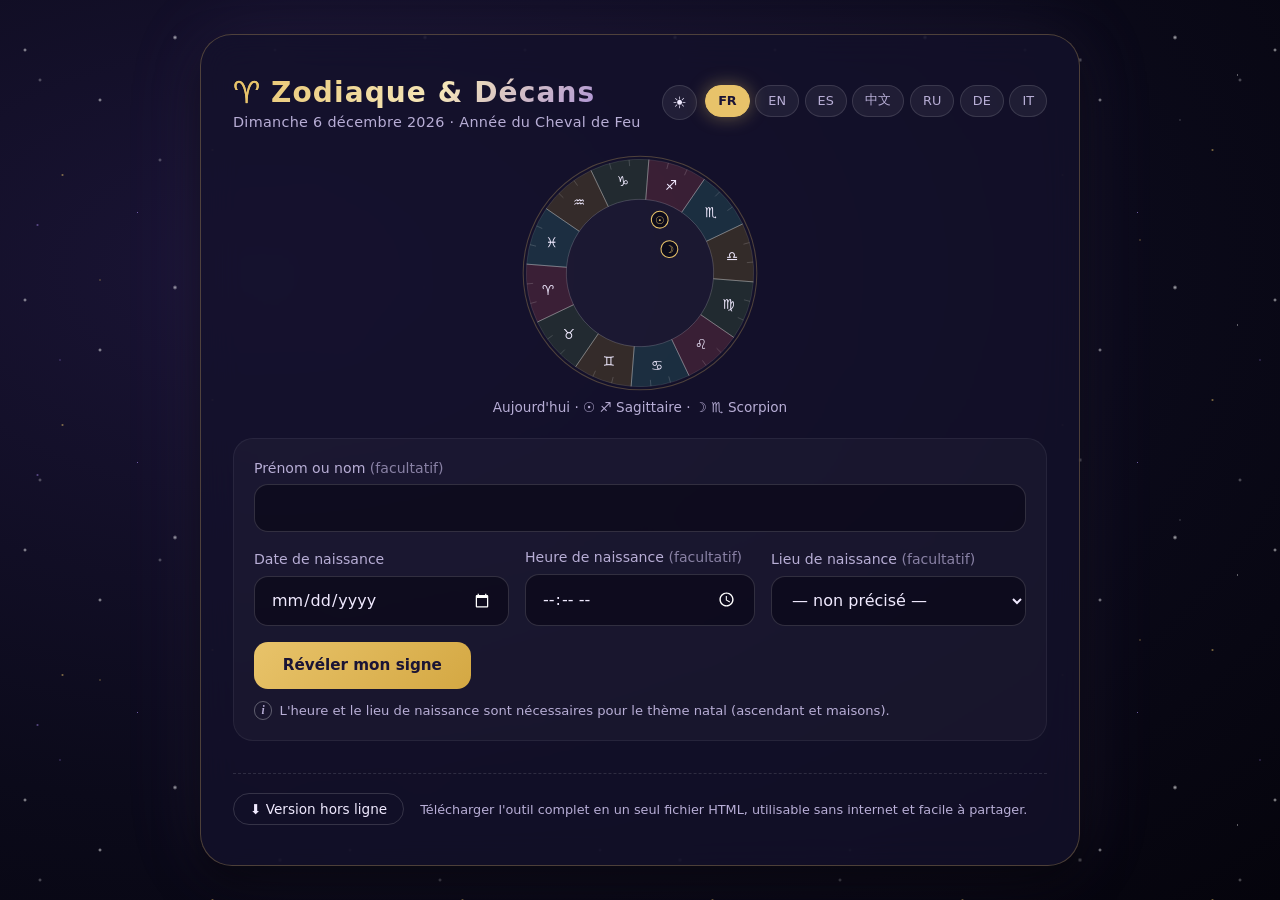
==== commit 6048817c: "V1.2" ====
--- a/index.html
+++ b/index.html
@@ -71,6 +71,7 @@
   --page-bg:radial-gradient(ellipse at 20% 30%,#1a1435 0%,#0b0a1a 60%,#05040c 100%); --html-bg:#05040c;
   --ov-03:rgba(255,255,255,.03); --ov-04:rgba(255,255,255,.04); --ov-05:rgba(255,255,255,.05); --ov-06:rgba(255,255,255,.06);
   --ov-08:rgba(255,255,255,.08); --ov-12:rgba(255,255,255,.12); --ov-15:rgba(255,255,255,.15); --ov-30:rgba(255,255,255,.3);
+  --pop-bg:#1b1738;
   --field-bg:rgba(10,8,25,.7); --scheme:dark; --on-gold:#1a1435; --on-purple:#0b0a1a; --purple-ink:#c4b0f0; --h1-mid:#f5e6b8;
   --modal-bg:linear-gradient(160deg,#1a1435,#0f0c24); --toast-bg:rgba(20,18,45,.95); --export-bg:#0b0a1a;
   --gold-bright:#e8c36a; --stars-opacity:.7; --stars2-opacity:.4;
@@ -91,6 +92,7 @@
   --page-bg:radial-gradient(ellipse at 20% 30%,#ffffff 0%,#f1edfb 55%,#e2d9f4 100%); --html-bg:#e2d9f4;
   --ov-03:rgba(40,28,90,.035); --ov-04:rgba(40,28,90,.045); --ov-05:rgba(40,28,90,.06); --ov-06:rgba(40,28,90,.08);
   --ov-08:rgba(40,28,90,.11); --ov-12:rgba(40,28,90,.14); --ov-15:rgba(40,28,90,.2); --ov-30:rgba(40,28,90,.3);
+  --pop-bg:#ffffff;
   --field-bg:#ffffff; --scheme:light; --on-gold:#ffffff; --on-purple:#ffffff; --purple-ink:#5a3fa8; --h1-mid:#b08a2e;
   --modal-bg:linear-gradient(160deg,#ffffff,#f1edfb); --toast-bg:rgba(255,255,255,.97); --export-bg:#f4f1fb;
   --stars-opacity:.35; --stars2-opacity:.2;
@@ -172,9 +174,11 @@
   border:1px solid var(--ov-06);
 }
 .field{ display:flex; flex-direction:column; gap:.45rem; flex:1 1 220px; min-width:0; }
-.field-time{ flex:0 1 180px; }
+.field-time{ flex:0 1 230px; }
 .field-name{ flex:1 1 100%; }
-.input-zone label{ font-size:.88rem; color:var(--muted); font-weight:500; white-space:nowrap; }
+/* Libellés sur plusieurs lignes si besoin (langues aux mots longs) ; les champs restent alignés en bas */
+.input-zone label{ font-size:.88rem; color:var(--muted); font-weight:500; white-space:normal; line-height:1.3; }
+.field{ justify-content:flex-end; }
 .input-zone .opt{ font-weight:400; opacity:.7; }
 .input-zone select{
   width:100%; background:var(--field-bg); border:1px solid var(--ov-15); border-radius:14px;
@@ -545,11 +549,25 @@
 .offline-btn:focus-visible{ outline:2px solid var(--gold); outline-offset:3px; }
 .offline-hint{ color:var(--muted); font-size:.8rem; flex:1 1 260px; }
 
-/* Onglets du résultat */
-.view-tabs{ display:inline-flex; border:1px solid var(--ov-15); border-radius:14px; overflow:hidden; margin-bottom:1rem; max-width:100%; }
-.view-tabs button{ background:transparent; border:none; color:var(--muted); padding:.6rem 1.1rem; font-size:.9rem; cursor:pointer; }
-.view-tabs button[aria-selected="true"]{ background:var(--gold); color:var(--on-gold); font-weight:700; }
-.view-tabs button:focus-visible{ outline:2px solid var(--gold); outline-offset:-3px; }
+/* Onglets du résultat : deux grandes cartes côte à côte, bien visibles */
+.view-tabs{ display:grid; grid-template-columns:1fr 1fr; gap:.7rem; width:100%; max-width:760px; margin:.4rem auto 1.4rem; }
+.view-tabs button{
+  display:flex; align-items:center; gap:.8rem; text-align:start; cursor:pointer;
+  background:var(--ov-04); border:1px solid var(--ov-15); border-radius:18px; padding:.85rem 1.1rem;
+  color:var(--text); transition:border-color .2s, background .2s, box-shadow .2s;
+}
+.view-tabs button:hover{ border-color:var(--gold); }
+.view-tabs button[aria-selected="true"]{
+  border:2px solid var(--gold); padding:calc(.85rem - 1px) calc(1.1rem - 1px);
+  background:linear-gradient(135deg, var(--ov-08), transparent); box-shadow:0 0 22px var(--glow);
+}
+.view-tabs button:focus-visible{ outline:2px solid var(--gold); outline-offset:3px; }
+.vt-icon{ font-size:1.7rem; line-height:1; color:var(--gold); font-variant-emoji:text; }
+.vt-txt{ display:flex; flex-direction:column; gap:.15rem; min-width:0; }
+.vt-title{ font-weight:700; font-size:1rem; }
+.vt-sub{ color:var(--muted); font-size:.8rem; }
+.view-tabs button[aria-selected="true"] .vt-title{ color:var(--gold); }
+@media (max-width:640px){ .view-tabs button{ padding:.7rem .75rem; gap:.55rem; } .vt-icon{ font-size:1.35rem; } .vt-title{ font-size:.9rem; } .vt-sub{ font-size:.74rem; } }
 .dual[hidden], .natal[hidden]{ display:none; }
 
 /* Thème natal */
@@ -610,6 +628,27 @@
 .na-type{ color:var(--gold); font-size:.8rem; }
 .na-mean{ color:var(--muted); font-size:.84rem; }
 
+/* Information sous les champs : heure + lieu pour le thème natal */
+.field-hint{ flex:1 1 100%; color:var(--muted); font-size:.82rem; display:flex; align-items:center; gap:.45rem; margin-top:-.2rem; }
+.field-hint-icon, .info-btn{
+  display:inline-flex; align-items:center; justify-content:center; flex:none; width:1.15rem; height:1.15rem; border-radius:50%;
+  border:1px solid var(--ov-30); color:var(--muted); font:italic 700 .72rem/1 Georgia, 'Times New Roman', serif;
+  text-transform:none; letter-spacing:0;
+}
+/* Boutons (i) et bulle d'information */
+.info-btn{ background:transparent; margin-inline-start:.4rem; vertical-align:middle; cursor:pointer; padding:0; transition:color .2s, border-color .2s; }
+.info-btn:hover, .info-btn[aria-expanded="true"]{ color:var(--gold); border-color:var(--gold); }
+.info-btn:focus-visible{ outline:2px solid var(--gold); outline-offset:2px; }
+.info-pop{
+  position:absolute; z-index:400; width:min(330px, calc(100vw - 20px)); padding:.9rem 1rem;
+  background:var(--pop-bg); color:var(--text); border:1px solid var(--gold); border-radius:14px;
+  box-shadow:0 14px 34px rgba(0,0,0,.45); animation:fadeIn .15s ease;
+}
+.info-pop[hidden]{ display:none; }
+.info-pop-title{ color:var(--gold); font-weight:700; font-size:.82rem; text-transform:uppercase; letter-spacing:.08em; margin-bottom:.35rem; }
+.info-pop-text{ font-size:.88rem; line-height:1.55; }
+.natal-complete{ margin:.2rem 0 .6rem; }
+
 .aff-hint{ font-size:.8rem; color:var(--muted); margin-bottom:.9rem; }
 .decan-badge .cn-num{ font-size:.85rem; font-weight:700; }
 .cn-note{ color:var(--muted); font-size:.85rem; line-height:1.5; margin-top:.9rem; }
@@ -779,6 +818,7 @@
       <select id="birthPlace"></select>
     </div>
     <button class="btn-reveal" id="btnReveal">Révéler mon signe</button>
+    <p class="field-hint"><span class="field-hint-icon" aria-hidden="true">i</span> <span id="timePlaceHint">L'heure et le lieu de naissance sont nécessaires pour le thème natal (ascendant et maisons).</span></p>
   </div>
   <div id="errorMsg" class="error-msg hidden" role="alert"></div>
   <div class="history" id="history" hidden></div>
@@ -1551,6 +1591,18 @@
       assertEq(new Set(SIGN_ORDER.map(s => n.asc[s])).size, 12, `${lang} : ascendants distincts`);
       if (lang !== 'ru') SIGN_ORDER.forEach(s => assert(n.asc[s].includes(I18N[lang].signNames[s]), `${lang} : le texte de l'ascendant ${s} ne nomme pas le signe`));
       if (lang !== 'fr') assert(n.asc.aries !== I18N.fr.natal.asc.aries && n.title !== I18N.fr.natal.title, `${lang} : textes non traduits`);
+    }
+  });
+
+  test('Bulles d\'information (i) : 21 explications complètes et traduites', () => {
+    const keys = Object.keys(I18N.fr.info);
+    assertEq(keys.length, 21, 'nombre d\'explications');
+    for (const lang of Object.keys(I18N)) {
+      const info = I18N[lang].info;
+      assert(keys.every(k => typeof info[k] === 'string' && info[k].length > 20), `${lang} : explication manquante ou trop courte`);   // 20 : le chinois est bien plus dense
+      assertEq(new Set(keys.map(k => info[k])).size, keys.length, `${lang} : explications en double`);
+      if (lang !== 'fr') assert(keys.every(k => info[k] !== I18N.fr.info[k]), `${lang} : explication non traduite`);
+      assert(I18N[lang].timePlaceHint && I18N[lang].infoLabel && I18N[lang].natal.completeFields, `${lang} : libellés`);
     }
   });
 
@@ -2928,7 +2980,35 @@
       square: "tension : un défi qui pousse à agir",
       trine: "harmonie : un talent naturel",
       opposition: "polarité : un équilibre à trouver entre deux forces"
-    }
+    },
+    tabSignsSub: "Le portrait simple",
+    tabNatalSub: "Le portrait complet",
+    completeFields: "Compléter l'heure et le lieu"
+  },
+  infoLabel: "Plus d'informations",
+  timePlaceHint: "L'heure et le lieu de naissance sont nécessaires pour le thème natal (ascendant et maisons).",
+  info: {
+    sunPosition: "Position exacte du Soleil sur le zodiaque à la naissance, en degrés dans le signe (de 0 à 30°). C'est elle qui détermine le signe et le décan : elle est calculée astronomiquement, et non d'après des dates fixes.",
+    natalMoon: "Le signe où se trouvait la Lune à la naissance ; en astrologie, il représente la vie émotionnelle. La Lune change de signe environ tous les deux jours et demi : sans l'heure de naissance, deux signes sont parfois possibles.",
+    modality: "Les signes se répartissent en trois modes : cardinal (qui initie, au début de chaque saison), fixe (qui stabilise, au cœur de la saison) et mutable (qui s'adapte, en fin de saison).",
+    ruler: "L'astre traditionnellement associé au signe, censé en colorer le caractère. L'astrologie moderne attribue Uranus, Neptune et Pluton au Verseau, aux Poissons et au Scorpion.",
+    decan: "Chaque signe couvre 30° du zodiaque, découpés en trois décans de 10°. Selon le degré du Soleil, le décan nuance le signe par l'influence d'un second astre : celui d'un signe du même élément.",
+    affinities: "Entente traditionnelle entre signes, de 1 à 5 étoiles, fondée surtout sur les éléments : Feu et Air se stimulent, Terre et Eau se complètent, les éléments opposés s'attirent mais se heurtent.",
+    cnAffinities: "Entente traditionnelle entre animaux chinois : les six harmonies et les triades sont favorables ; les oppositions, les nuisances et les punitions sont difficiles.",
+    cnYear: "L'année chinoise commence au Nouvel An lunaire, entre le 21 janvier et le 20 février. Né avant cette date, on appartient à l'animal de l'année précédente.",
+    yearElement: "Les années suivent un cycle de cinq éléments (Bois, Feu, Terre, Métal, Eau), chacun durant deux ans. Combiné aux 12 animaux, il forme un grand cycle de 60 ans.",
+    polarity: "Les années alternent entre yang et yin : les années paires sont yang (énergie active, tournée vers l'extérieur), les impaires yin (énergie réceptive, tournée vers l'intérieur).",
+    fixedElement: "Chaque animal a aussi un élément propre, qui ne change pas d'une année à l'autre (le Rat est toujours associé à l'Eau, par exemple). Il se combine avec l'élément de l'année.",
+    hourAnimal: "La journée est divisée en 12 tranches de deux heures, chacune associée à un animal (le Rat de 23 h à 1 h, le Bœuf de 1 h à 3 h, etc.). L'animal de l'heure de naissance complète le portrait.",
+    natalChart: "Le thème natal est la carte complète du ciel au moment et au lieu de la naissance : la position de chaque astre dans les signes et les maisons, et les angles qu'ils forment entre eux.",
+    ascendant: "Le signe qui se levait à l'horizon est au moment de la naissance. Il change environ toutes les deux heures, d'où la nécessité de l'heure et du lieu exacts. Il représenterait la façon dont on se présente aux autres.",
+    midheaven: "Le point du zodiaque le plus haut dans le ciel au moment de la naissance. La tradition l'associe à la vocation, à la carrière et à l'image publique.",
+    houses: "Le ciel de naissance est découpé en 12 maisons à partir de l'ascendant, chacune liée à un domaine de la vie (argent, couple, carrière…). La maison d'un astre indique où son énergie s'exprime. Méthode de calcul : Placidus.",
+    aspects: "Angles particuliers entre deux astres, mesurés le long du zodiaque : conjonction (0°), sextile (60°), carré (90°), trigone (120°) et opposition (180°), avec une marge appelée orbe. Plus l'orbe est faible, plus l'aspect est fort.",
+    retrograde: "Vue depuis la Terre, une planète semble parfois reculer quelques semaines sur le zodiaque : c'est une illusion due au mouvement des planètes les unes par rapport aux autres. En astrologie, cette période invite à revenir sur le domaine de la planète.",
+    horoscope: "L'horoscope compare la position actuelle des astres à votre signe : un astre qui traverse votre signe ou forme un angle avec lui (un transit) colore la période. Les planètes lentes donnent les grandes tendances, les rapides le climat du moment.",
+    skymap: "Le ciel tel qu'on le voit en levant les yeux depuis la ville choisie : le bord du disque est l'horizon, le centre le point juste au-dessus de vous. Le nord est en haut et l'est à gauche, puisqu'on regarde vers le ciel.",
+    compat: "L'entente globale est la moyenne des axes disponibles : signes du zodiaque, animaux chinois et, si les heures de naissance sont connues, signes lunaires. C'est une lecture symbolique, pas une prédiction."
   }
 };
 
@@ -3589,7 +3669,35 @@
       square: "tension: a challenge that drives action",
       trine: "harmony: a natural talent",
       opposition: "polarity: a balance to find between two forces"
-    }
+    },
+    tabSignsSub: "The simple portrait",
+    tabNatalSub: "The full portrait",
+    completeFields: "Add the time and place"
+  },
+  infoLabel: "More information",
+  timePlaceHint: "The time and place of birth are needed for the birth chart (ascendant and houses).",
+  info: {
+    sunPosition: "The Sun's exact position on the zodiac at birth, in degrees within the sign (0 to 30°). It determines the sign and the decan, and it is calculated astronomically rather than from fixed dates.",
+    natalMoon: "The sign the Moon was in at birth; in astrology it stands for emotional life. The Moon changes sign about every two and a half days: without the time of birth, two signs are sometimes possible.",
+    modality: "The signs fall into three modes: cardinal (initiating, at the start of each season), fixed (stabilising, at the heart of the season) and mutable (adapting, at the end of the season).",
+    ruler: "The celestial body traditionally linked to the sign, said to colour its character. Modern astrology assigns Uranus, Neptune and Pluto to Aquarius, Pisces and Scorpio.",
+    decan: "Each sign covers 30° of the zodiac, split into three decans of 10°. Depending on the Sun's degree, the decan adds the influence of a second body: the ruler of a sign of the same element.",
+    affinities: "Traditional affinity between signs, from 1 to 5 stars, based mostly on the elements: Fire and Air stimulate each other, Earth and Water complement each other, opposite elements attract but clash.",
+    cnAffinities: "Traditional affinity between Chinese animals: the six harmonies and the triads are favourable; oppositions, harms and punishments are difficult.",
+    cnYear: "The Chinese year begins at the Lunar New Year, between 21 January and 20 February. If you were born before that date, you belong to the previous year's animal.",
+    yearElement: "Years follow a cycle of five elements (Wood, Fire, Earth, Metal, Water), each lasting two years. Combined with the 12 animals, it forms a great 60-year cycle.",
+    polarity: "Years alternate between yang and yin: even years are yang (active energy, turned outward), odd years are yin (receptive energy, turned inward).",
+    fixedElement: "Each animal also has its own element, which does not change from year to year (the Rat is always linked to Water, for example). It combines with the element of the year.",
+    hourAnimal: "The day is divided into 12 two-hour periods, each linked to an animal (the Rat from 11 pm to 1 am, the Ox from 1 to 3 am, and so on). The animal of your birth hour completes the portrait.",
+    natalChart: "The birth chart is the complete map of the sky at the moment and place of birth: the position of each body in the signs and houses, and the angles they form with one another.",
+    ascendant: "The sign rising on the eastern horizon at the moment of birth. It changes roughly every two hours, hence the need for the exact time and place. It is said to reflect how you come across to others.",
+    midheaven: "The point of the zodiac highest in the sky at the moment of birth. Tradition links it to vocation, career and public image.",
+    houses: "The birth sky is divided into 12 houses starting from the ascendant, each tied to an area of life (money, partnership, career…). A body's house shows where its energy is expressed. Calculation method: Placidus.",
+    aspects: "Specific angles between two bodies, measured along the zodiac: conjunction (0°), sextile (60°), square (90°), trine (120°) and opposition (180°), with a margin called the orb. The smaller the orb, the stronger the aspect.",
+    retrograde: "Seen from Earth, a planet sometimes seems to move backwards on the zodiac for a few weeks: an illusion caused by the planets' motion relative to one another. In astrology, this period invites you to revisit the planet's area.",
+    horoscope: "The horoscope compares the current positions of the bodies with your sign: a body crossing your sign or forming an angle with it (a transit) colours the period. Slow planets set the major trends, fast ones the mood of the moment.",
+    skymap: "The sky as you see it when you look up from the chosen city: the edge of the disc is the horizon, the centre the point straight above you. North is at the top and east on the left, because you are looking up.",
+    compat: "The overall match is the average of the available axes: zodiac signs, Chinese animals and, if the birth times are known, Moon signs. It is a symbolic reading, not a prediction."
   }
 });
 
@@ -4253,7 +4361,35 @@
       square: "tensión: un desafío que impulsa a actuar",
       trine: "armonía: un talento natural",
       opposition: "polaridad: un equilibrio por encontrar entre dos fuerzas"
-    }
+    },
+    tabSignsSub: "El retrato sencillo",
+    tabNatalSub: "El retrato completo",
+    completeFields: "Completar la hora y el lugar"
+  },
+  infoLabel: "Más información",
+  timePlaceHint: "La hora y el lugar de nacimiento son necesarios para la carta natal (ascendente y casas).",
+  info: {
+    sunPosition: "Posición exacta del Sol en el zodiaco al nacer, en grados dentro del signo (de 0 a 30°). Determina el signo y el decano, y se calcula astronómicamente, no a partir de fechas fijas.",
+    natalMoon: "El signo en el que estaba la Luna al nacer; en astrología representa la vida emocional. La Luna cambia de signo cada dos días y medio aproximadamente: sin la hora de nacimiento, a veces hay dos signos posibles.",
+    modality: "Los signos se reparten en tres modos: cardinal (que inicia, al comienzo de cada estación), fijo (que estabiliza, en pleno corazón de la estación) y mutable (que se adapta, al final de la estación).",
+    ruler: "El astro tradicionalmente asociado al signo, que colorearía su carácter. La astrología moderna atribuye Urano, Neptuno y Plutón a Acuario, Piscis y Escorpio.",
+    decan: "Cada signo abarca 30° del zodiaco, divididos en tres decanos de 10°. Según el grado del Sol, el decano matiza el signo con la influencia de un segundo astro: el regente de un signo del mismo elemento.",
+    affinities: "Afinidad tradicional entre signos, de 1 a 5 estrellas, basada sobre todo en los elementos: Fuego y Aire se estimulan, Tierra y Agua se complementan, los elementos opuestos se atraen pero chocan.",
+    cnAffinities: "Afinidad tradicional entre animales chinos: las seis armonías y las tríadas son favorables; las oposiciones, los daños y los castigos son difíciles.",
+    cnYear: "El año chino empieza con el Año Nuevo lunar, entre el 21 de enero y el 20 de febrero. Si naciste antes de esa fecha, perteneces al animal del año anterior.",
+    yearElement: "Los años siguen un ciclo de cinco elementos (Madera, Fuego, Tierra, Metal, Agua), cada uno de dos años. Combinado con los 12 animales, forma un gran ciclo de 60 años.",
+    polarity: "Los años alternan entre yang y yin: los años pares son yang (energía activa, volcada hacia fuera) y los impares yin (energía receptiva, volcada hacia dentro).",
+    fixedElement: "Cada animal tiene también un elemento propio, que no cambia de un año a otro (la Rata siempre se asocia al Agua, por ejemplo). Se combina con el elemento del año.",
+    hourAnimal: "El día se divide en 12 franjas de dos horas, cada una asociada a un animal (la Rata de 23 h a 1 h, el Buey de 1 h a 3 h, etc.). El animal de la hora de nacimiento completa el retrato.",
+    natalChart: "La carta natal es el mapa completo del cielo en el momento y el lugar del nacimiento: la posición de cada astro en los signos y las casas, y los ángulos que forman entre sí.",
+    ascendant: "El signo que ascendía por el horizonte este en el momento del nacimiento. Cambia aproximadamente cada dos horas, de ahí la necesidad de la hora y el lugar exactos. Reflejaría cómo te presentas ante los demás.",
+    midheaven: "El punto del zodiaco más alto en el cielo en el momento del nacimiento. La tradición lo asocia a la vocación, la carrera y la imagen pública.",
+    houses: "El cielo natal se divide en 12 casas a partir del ascendente, cada una ligada a un ámbito de la vida (dinero, pareja, carrera…). La casa de un astro indica dónde se expresa su energía. Método de cálculo: Placidus.",
+    aspects: "Ángulos particulares entre dos astros, medidos a lo largo del zodiaco: conjunción (0°), sextil (60°), cuadratura (90°), trígono (120°) y oposición (180°), con un margen llamado orbe. Cuanto menor es el orbe, más fuerte es el aspecto.",
+    retrograde: "Visto desde la Tierra, un planeta parece a veces retroceder unas semanas en el zodiaco: es una ilusión debida al movimiento de los planetas unos respecto a otros. En astrología, este periodo invita a revisar el ámbito del planeta.",
+    horoscope: "El horóscopo compara la posición actual de los astros con tu signo: un astro que atraviesa tu signo o forma un ángulo con él (un tránsito) colorea el periodo. Los planetas lentos marcan las grandes tendencias; los rápidos, el clima del momento.",
+    skymap: "El cielo tal como se ve al levantar la vista desde la ciudad elegida: el borde del disco es el horizonte y el centro, el punto justo encima de ti. El norte está arriba y el este a la izquierda, porque miras hacia el cielo.",
+    compat: "La afinidad global es la media de los ejes disponibles: signos del zodiaco, animales chinos y, si se conocen las horas de nacimiento, signos lunares. Es una lectura simbólica, no una predicción."
   }
 });
 
@@ -4884,7 +5020,35 @@
       square: "紧张：促使行动的挑战",
       trine: "和谐：天生的才能",
       opposition: "对立：需要在两股力量间找到平衡"
-    }
+    },
+    tabSignsSub: "简明画像",
+    tabNatalSub: "完整画像",
+    completeFields: "补充时间和地点"
+  },
+  infoLabel: "更多信息",
+  timePlaceHint: "本命盘（上升点与宫位）需要出生时间和出生地点。",
+  info: {
+    sunPosition: "出生时太阳在黄道上的精确位置，以星座内的度数表示（0° 至 30°）。星座和旬星由它决定，而且是按天文计算得出，并非依据固定日期。",
+    natalMoon: "出生时月亮所在的星座；在占星学中代表情感生活。月亮约每两天半换一个星座：没有出生时间时，有时会有两个可能的星座。",
+    modality: "星座分为三种模式：基本（开创，位于每个季节之初）、固定（稳定，位于季节之中）和变动（适应，位于季节之末）。",
+    ruler: "传统上与该星座相关的天体，被认为会影响其性格。现代占星学将天王星、海王星和冥王星分别归于水瓶座、双鱼座和天蝎座。",
+    decan: "每个星座占黄道 30°，分为三个各 10° 的旬。根据太阳所在的度数，旬星会为星座加入第二个天体的影响：即同一元素星座的守护星。",
+    affinities: "星座之间的传统相性，以 1 至 5 颗星表示，主要依据元素：火与风相互激励，土与水相互补充，对立的元素相互吸引却也容易冲突。",
+    cnAffinities: "生肖之间的传统相性：六合与三合为吉；相冲、相害与相刑则较为困难。",
+    cnYear: "农历年从春节开始，春节在 1 月 21 日至 2 月 20 日之间。在春节之前出生的人，属于前一年的生肖。",
+    yearElement: "年份按五行（木、火、土、金、水）循环，每种元素持续两年。与十二生肖结合，形成六十年一轮的大循环。",
+    polarity: "年份在阳与阴之间交替：偶数年为阳（主动、向外的能量），奇数年为阴（接纳、向内的能量）。",
+    fixedElement: "每个生肖还有自己固定的五行，不随年份改变（例如鼠总是对应水）。它与当年的五行相互结合。",
+    hourAnimal: "一天分为十二个时辰，每个时辰两小时，各对应一个生肖（子时鼠为 23 点至 1 点，丑时牛为 1 点至 3 点，依此类推）。出生时辰的生肖让画像更完整。",
+    natalChart: "本命盘是出生时刻、出生地点的完整天空图：每个天体所在的星座和宫位，以及它们彼此形成的角度。",
+    ascendant: "出生时刻从东方地平线升起的星座。它大约每两小时变化一次，因此需要准确的出生时间和地点。它被认为反映你给别人的第一印象。",
+    midheaven: "出生时刻黄道上位于天空最高处的点。传统上与志向、事业和公众形象相关。",
+    houses: "出生时的天空以上升点为起点分为十二宫，每一宫对应一个生活领域（金钱、伴侣、事业等）。天体所在的宫位表示其能量在哪里发挥。计算方法：普拉西度制。",
+    aspects: "两个天体之间沿黄道测量的特定角度：合相（0°）、六分相（60°）、四分相（90°）、三分相（120°）和对分相（180°），允许的误差称为容许度。容许度越小，相位越强。",
+    retrograde: "从地球上看，行星有时会在黄道上倒退几周：这是行星彼此相对运动造成的视觉现象。在占星学中，这段时期提醒人们回顾该行星所代表的领域。",
+    horoscope: "运势将天体当前的位置与你的星座作比较：经过你的星座或与它形成角度的天体（即行运）会影响这一时期。慢行星决定大趋势，快行星决定当下的氛围。",
+    skymap: "从所选城市抬头仰望时看到的天空：圆盘边缘是地平线，中心是你头顶正上方的点。北方在上，东方在左，因为你是在仰望天空。",
+    compat: "整体契合度是现有各项的平均值：星座、生肖，以及在出生时间已知时的月亮星座。这是一种象征性的解读，而非预言。"
   }
 });
 
@@ -5564,7 +5728,35 @@
       square: "напряжение: вызов, побуждающий к действию",
       trine: "гармония: природный талант",
       opposition: "полярность: равновесие между двумя силами"
-    }
+    },
+    tabSignsSub: "Краткий портрет",
+    tabNatalSub: "Полный портрет",
+    completeFields: "Указать время и место"
+  },
+  infoLabel: "Подробнее",
+  timePlaceHint: "Для натальной карты (асцендент и дома) нужны время и место рождения.",
+  info: {
+    sunPosition: "Точное положение Солнца в зодиаке в момент рождения, в градусах внутри знака (от 0 до 30°). Именно оно определяет знак и декан, и рассчитывается астрономически, а не по фиксированным датам.",
+    natalMoon: "Знак, в котором находилась Луна при рождении; в астрологии он отражает эмоциональную жизнь. Луна меняет знак примерно каждые два с половиной дня: без времени рождения иногда возможны два знака.",
+    modality: "Знаки делятся на три типа: кардинальные (начинают, в начале каждого сезона), фиксированные (укрепляют, в середине сезона) и мутабельные (приспосабливаются, в конце сезона).",
+    ruler: "Небесное тело, традиционно связанное со знаком и, как считается, окрашивающее его характер. Современная астрология относит Уран, Нептун и Плутон к Водолею, Рыбам и Скорпиону.",
+    decan: "Каждый знак занимает 30° зодиака и делится на три декана по 10°. В зависимости от градуса Солнца декан добавляет влияние второго светила — управителя знака той же стихии.",
+    affinities: "Традиционная совместимость знаков, от 1 до 5 звёзд, основанная прежде всего на стихиях: Огонь и Воздух вдохновляют друг друга, Земля и Вода дополняют друг друга, противоположные стихии притягиваются, но конфликтуют.",
+    cnAffinities: "Традиционная совместимость животных китайского зодиака: шесть гармоний и триады благоприятны; противостояния, вред и наказания — трудны.",
+    cnYear: "Китайский год начинается с Нового года по лунному календарю, между 21 января и 20 февраля. Если вы родились до этой даты, вы относитесь к животному предыдущего года.",
+    yearElement: "Годы следуют циклу пяти стихий (Дерево, Огонь, Земля, Металл, Вода), каждая длится два года. Вместе с 12 животными это образует большой 60-летний цикл.",
+    polarity: "Годы чередуются между ян и инь: чётные годы — ян (активная энергия, направленная вовне), нечётные — инь (восприимчивая энергия, направленная внутрь).",
+    fixedElement: "У каждого животного есть и своя постоянная стихия, которая не меняется от года к году (например, Крыса всегда связана с Водой). Она сочетается со стихией года.",
+    hourAnimal: "Сутки делятся на 12 двухчасовых отрезков, каждый связан с животным (Крыса с 23:00 до 1:00, Бык с 1:00 до 3:00 и т. д.). Животное часа рождения дополняет портрет.",
+    natalChart: "Натальная карта — это полная карта неба в момент и в месте рождения: положение каждого светила в знаках и домах и углы, которые они образуют друг с другом.",
+    ascendant: "Знак, восходивший на восточном горизонте в момент рождения. Он меняется примерно каждые два часа, поэтому нужны точные время и место. Считается, что он отражает то, каким вас видят окружающие.",
+    midheaven: "Самая высокая точка зодиака на небе в момент рождения. Традиция связывает её с призванием, карьерой и общественным образом.",
+    houses: "Небо рождения делится на 12 домов, начиная от асцендента; каждый связан с какой-либо сферой жизни (деньги, брак, карьера…). Дом светила показывает, где проявляется его энергия. Метод расчёта: Плацидус.",
+    aspects: "Особые углы между двумя светилами, измеряемые вдоль зодиака: соединение (0°), секстиль (60°), квадрат (90°), трин (120°) и оппозиция (180°), с допуском, который называется орбисом. Чем меньше орбис, тем сильнее аспект.",
+    retrograde: "С Земли кажется, что планета иногда несколько недель движется по зодиаку назад: это иллюзия, вызванная движением планет друг относительно друга. В астрологии этот период призывает вернуться к сфере, за которую отвечает планета.",
+    horoscope: "Гороскоп сравнивает нынешнее положение светил с вашим знаком: светило, проходящее через ваш знак или образующее с ним угол (транзит), окрашивает период. Медленные планеты задают общие тенденции, быстрые — атмосферу момента.",
+    skymap: "Небо, каким его видно, если поднять голову в выбранном городе: край круга — это горизонт, центр — точка прямо над вами. Север вверху, восток слева, потому что вы смотрите вверх.",
+    compat: "Общая совместимость — это среднее значение доступных показателей: знаков зодиака, китайских животных и, если известно время рождения, лунных знаков. Это символическое толкование, а не предсказание."
   }
 });
 
@@ -6228,7 +6420,35 @@
       square: "Spannung: eine Herausforderung, die zum Handeln drängt",
       trine: "Harmonie: ein natürliches Talent",
       opposition: "Polarität: ein Gleichgewicht zwischen zwei Kräften finden"
-    }
+    },
+    tabSignsSub: "Das einfache Porträt",
+    tabNatalSub: "Das vollständige Porträt",
+    completeFields: "Zeit und Ort ergänzen"
+  },
+  infoLabel: "Mehr Informationen",
+  timePlaceHint: "Für das Geburtshoroskop (Aszendent und Häuser) werden Geburtszeit und Geburtsort benötigt.",
+  info: {
+    sunPosition: "Die genaue Stellung der Sonne im Tierkreis bei der Geburt, in Grad innerhalb des Zeichens (0 bis 30°). Sie bestimmt Zeichen und Dekan und wird astronomisch berechnet, nicht nach festen Daten.",
+    natalMoon: "Das Zeichen, in dem der Mond bei der Geburt stand; in der Astrologie steht es für das Gefühlsleben. Der Mond wechselt etwa alle zweieinhalb Tage das Zeichen: Ohne Geburtszeit sind manchmal zwei Zeichen möglich.",
+    modality: "Die Zeichen teilen sich in drei Qualitäten: kardinal (beginnend, am Anfang jeder Jahreszeit), fix (festigend, mitten in der Jahreszeit) und veränderlich (anpassend, am Ende der Jahreszeit).",
+    ruler: "Der Himmelskörper, der traditionell mit dem Zeichen verbunden ist und seinen Charakter prägen soll. Die moderne Astrologie ordnet Uranus, Neptun und Pluto dem Wassermann, den Fischen und dem Skorpion zu.",
+    decan: "Jedes Zeichen umfasst 30° des Tierkreises, aufgeteilt in drei Dekane zu 10°. Je nach Grad der Sonne fügt der Dekan den Einfluss eines zweiten Himmelskörpers hinzu: des Herrschers eines Zeichens desselben Elements.",
+    affinities: "Traditionelle Verträglichkeit der Zeichen, von 1 bis 5 Sternen, vor allem nach den Elementen: Feuer und Luft beflügeln sich, Erde und Wasser ergänzen sich, gegensätzliche Elemente ziehen sich an, reiben sich aber.",
+    cnAffinities: "Traditionelle Verträglichkeit der chinesischen Tiere: Die sechs Harmonien und die Triaden sind günstig; Oppositionen, Schädigungen und Strafen sind schwierig.",
+    cnYear: "Das chinesische Jahr beginnt mit dem Mondneujahr, zwischen dem 21. Januar und dem 20. Februar. Wer vor diesem Datum geboren ist, gehört zum Tier des Vorjahres.",
+    yearElement: "Die Jahre folgen einem Zyklus aus fünf Elementen (Holz, Feuer, Erde, Metall, Wasser), von denen jedes zwei Jahre dauert. Zusammen mit den 12 Tieren ergibt sich ein großer 60-Jahres-Zyklus.",
+    polarity: "Die Jahre wechseln zwischen Yang und Yin: Gerade Jahre sind Yang (aktive, nach außen gerichtete Energie), ungerade Jahre Yin (empfangende, nach innen gerichtete Energie).",
+    fixedElement: "Jedes Tier hat außerdem ein eigenes Element, das sich von Jahr zu Jahr nicht ändert (die Ratte gehört zum Beispiel immer zum Wasser). Es verbindet sich mit dem Element des Jahres.",
+    hourAnimal: "Der Tag ist in 12 Abschnitte von zwei Stunden geteilt, jeder einem Tier zugeordnet (die Ratte von 23 bis 1 Uhr, der Büffel von 1 bis 3 Uhr usw.). Das Tier der Geburtsstunde vervollständigt das Porträt.",
+    natalChart: "Das Geburtshoroskop ist die vollständige Karte des Himmels zum Zeitpunkt und am Ort der Geburt: die Stellung jedes Himmelskörpers in den Zeichen und Häusern und die Winkel, die sie zueinander bilden.",
+    ascendant: "Das Zeichen, das im Moment der Geburt am östlichen Horizont aufstieg. Es wechselt etwa alle zwei Stunden, daher braucht man genaue Zeit und genauen Ort. Es soll zeigen, wie man auf andere wirkt.",
+    midheaven: "Der höchste Punkt des Tierkreises am Himmel im Moment der Geburt. Die Tradition verbindet ihn mit Berufung, Karriere und öffentlichem Bild.",
+    houses: "Der Geburtshimmel wird vom Aszendenten aus in 12 Häuser geteilt, jedes einem Lebensbereich zugeordnet (Geld, Partnerschaft, Karriere …). Das Haus eines Himmelskörpers zeigt, wo sich seine Energie ausdrückt. Berechnungsmethode: Placidus.",
+    aspects: "Besondere Winkel zwischen zwei Himmelskörpern, entlang des Tierkreises gemessen: Konjunktion (0°), Sextil (60°), Quadrat (90°), Trigon (120°) und Opposition (180°), mit einem Spielraum, dem Orbis. Je kleiner der Orbis, desto stärker der Aspekt.",
+    retrograde: "Von der Erde aus scheint ein Planet manchmal einige Wochen im Tierkreis rückwärts zu laufen: eine Täuschung durch die Bewegung der Planeten zueinander. In der Astrologie lädt diese Zeit dazu ein, den Bereich des Planeten zu überdenken.",
+    horoscope: "Das Horoskop vergleicht die aktuelle Stellung der Himmelskörper mit deinem Zeichen: Ein Himmelskörper, der dein Zeichen durchläuft oder einen Winkel dazu bildet (ein Transit), prägt die Zeit. Langsame Planeten bestimmen die großen Trends, schnelle die Stimmung des Augenblicks.",
+    skymap: "Der Himmel, wie man ihn sieht, wenn man in der gewählten Stadt nach oben schaut: Der Rand der Scheibe ist der Horizont, die Mitte der Punkt direkt über dir. Norden ist oben und Osten links, weil du nach oben blickst.",
+    compat: "Die Gesamtverträglichkeit ist der Durchschnitt der verfügbaren Achsen: Tierkreiszeichen, chinesische Tiere und, wenn die Geburtszeiten bekannt sind, Mondzeichen. Es ist eine symbolische Deutung, keine Vorhersage."
   }
 });
 
@@ -6892,7 +7112,35 @@
       square: "tensione: una sfida che spinge ad agire",
       trine: "armonia: un talento naturale",
       opposition: "polarità: un equilibrio da trovare tra due forze"
-    }
+    },
+    tabSignsSub: "Il ritratto semplice",
+    tabNatalSub: "Il ritratto completo",
+    completeFields: "Completa l'ora e il luogo"
+  },
+  infoLabel: "Maggiori informazioni",
+  timePlaceHint: "L'ora e il luogo di nascita sono necessari per il tema natale (ascendente e case).",
+  info: {
+    sunPosition: "Posizione esatta del Sole nello zodiaco alla nascita, in gradi all'interno del segno (da 0 a 30°). Determina il segno e il decano, ed è calcolata astronomicamente, non in base a date fisse.",
+    natalMoon: "Il segno in cui si trovava la Luna alla nascita; in astrologia rappresenta la vita emotiva. La Luna cambia segno circa ogni due giorni e mezzo: senza l'ora di nascita, a volte i segni possibili sono due.",
+    modality: "I segni si dividono in tre modalità: cardinale (che avvia, all'inizio di ogni stagione), fissa (che stabilizza, nel cuore della stagione) e mobile (che si adatta, alla fine della stagione).",
+    ruler: "L'astro tradizionalmente associato al segno, che ne colorerebbe il carattere. L'astrologia moderna attribuisce Urano, Nettuno e Plutone all'Acquario, ai Pesci e allo Scorpione.",
+    decan: "Ogni segno copre 30° dello zodiaco, divisi in tre decani di 10°. A seconda del grado del Sole, il decano sfuma il segno con l'influenza di un secondo astro: il governatore di un segno dello stesso elemento.",
+    affinities: "Affinità tradizionale tra segni, da 1 a 5 stelle, basata soprattutto sugli elementi: Fuoco e Aria si stimolano, Terra e Acqua si completano, gli elementi opposti si attraggono ma si scontrano.",
+    cnAffinities: "Affinità tradizionale tra animali cinesi: le sei armonie e le triadi sono favorevoli; le opposizioni, i danni e le punizioni sono difficili.",
+    cnYear: "L'anno cinese inizia con il Capodanno lunare, tra il 21 gennaio e il 20 febbraio. Chi è nato prima di questa data appartiene all'animale dell'anno precedente.",
+    yearElement: "Gli anni seguono un ciclo di cinque elementi (Legno, Fuoco, Terra, Metallo, Acqua), ciascuno della durata di due anni. Insieme ai 12 animali forma un grande ciclo di 60 anni.",
+    polarity: "Gli anni si alternano tra yang e yin: gli anni pari sono yang (energia attiva, rivolta verso l'esterno), quelli dispari yin (energia ricettiva, rivolta verso l'interno).",
+    fixedElement: "Ogni animale ha anche un elemento proprio, che non cambia da un anno all'altro (il Topo è sempre associato all'Acqua, per esempio). Si combina con l'elemento dell'anno.",
+    hourAnimal: "Il giorno è diviso in 12 fasce di due ore, ciascuna associata a un animale (il Topo dalle 23 all'1, il Bue dall'1 alle 3, ecc.). L'animale dell'ora di nascita completa il ritratto.",
+    natalChart: "Il tema natale è la mappa completa del cielo nel momento e nel luogo della nascita: la posizione di ogni astro nei segni e nelle case, e gli angoli che formano tra loro.",
+    ascendant: "Il segno che sorgeva all'orizzonte est nel momento della nascita. Cambia circa ogni due ore, da qui la necessità di ora e luogo esatti. Rifletterebbe il modo in cui ci si presenta agli altri.",
+    midheaven: "Il punto dello zodiaco più alto nel cielo nel momento della nascita. La tradizione lo associa alla vocazione, alla carriera e all'immagine pubblica.",
+    houses: "Il cielo di nascita è diviso in 12 case a partire dall'ascendente, ciascuna legata a un ambito della vita (denaro, coppia, carriera…). La casa di un astro indica dove si esprime la sua energia. Metodo di calcolo: Placidus.",
+    aspects: "Angoli particolari tra due astri, misurati lungo lo zodiaco: congiunzione (0°), sestile (60°), quadratura (90°), trigono (120°) e opposizione (180°), con un margine chiamato orbita. Più l'orbita è piccola, più l'aspetto è forte.",
+    retrograde: "Visto dalla Terra, un pianeta sembra a volte arretrare per qualche settimana nello zodiaco: è un'illusione dovuta al moto dei pianeti gli uni rispetto agli altri. In astrologia, questo periodo invita a tornare sull'ambito del pianeta.",
+    horoscope: "L'oroscopo confronta la posizione attuale degli astri con il tuo segno: un astro che attraversa il tuo segno o forma un angolo con esso (un transito) colora il periodo. I pianeti lenti danno le grandi tendenze, quelli veloci il clima del momento.",
+    skymap: "Il cielo come lo si vede alzando gli occhi dalla città scelta: il bordo del disco è l'orizzonte, il centro il punto proprio sopra di te. Il nord è in alto e l'est a sinistra, perché si guarda verso il cielo.",
+    compat: "L'affinità globale è la media degli assi disponibili: segni zodiacali, animali cinesi e, se le ore di nascita sono note, segni lunari. È una lettura simbolica, non una previsione."
   }
 });
 
@@ -7742,7 +7990,7 @@
 }
 
 /* Briques de rendu partagées par les deux fiches */
-const infoItem = (label, value) => `<div class="info-item"><span class="info-label">${label}</span><span class="info-value">${value}</span></div>`;
+const infoItem = (label, value, info) => `<div class="info-item"><span class="info-label">${label}${info ? infoBtn(info, label) : ''}</span><span class="info-value">${value}</span></div>`;
 const swatches = (colors, t) => colors.map(c => `<span class="swatch" style="background:${COLOR_HEX[c]}"></span>${t.colors[c]}`).join(', ');
 const tags = list => list.map(x => `<span class="trait-tag">${x}</span>`).join('');
 function strengthsCard(t, strengths, weaknesses){
@@ -7770,7 +8018,7 @@
             <div class="aff-stars" aria-label="${score(other)}/5">${starHtml(score(other))}</div>
           </div>`).join('');
   return `<div class="card">
-        <h3>${t.sections.affinities}</h3>
+        <h3>${t.sections.affinities}${infoBtn(sys === 'cn' ? 'cnAffinities' : 'affinities', t.sections.affinities)}</h3>
         <p class="aff-hint">${t.sections.affinityHint}</p>
         <div class="affinity-grid">${items}</div>
       </div>`;
@@ -7805,10 +8053,10 @@
         <p class="summary">${t.summaries[signKey]}</p>
         <div class="info-grid">
           ${infoItem(t.labels.dateRange, formatDateRange(signKey, currentLang))}
-          ${currentSky ? infoItem(t.labels.sunPosition, formatSunPosition(currentSky)) : ''}
+          ${currentSky ? infoItem(t.labels.sunPosition, formatSunPosition(currentSky), 'sunPosition') : ''}
           ${natalMoonItems(t)}
-          ${infoItem(t.labels.modality, t.modalities[meta.modality])}
-          ${infoItem(t.labels.ruler, t.rulers[meta.ruler])}
+          ${infoItem(t.labels.modality, t.modalities[meta.modality], 'modality')}
+          ${infoItem(t.labels.ruler, t.rulers[meta.ruler], 'ruler')}
           ${infoItem(t.labels.luckyNumbers, meta.luckyNumbers)}
           ${infoItem(t.labels.colors, swatches(meta.colors, t))}
           ${infoItem(t.labels.stone, t.stones[meta.stone])}
@@ -7818,7 +8066,7 @@
     strengthsCard(t, t.strengths[signKey], t.weaknesses[signKey]),
     loveCareerCard(t, t.love[signKey], t.career[signKey]),
     `<div class="card">
-        <h3>${t.sections.decan}</h3>
+        <h3>${t.sections.decan}${infoBtn('decan', t.sections.decan)}</h3>
         <div class="decan-badge"><span class="num">${decanIdx + 1}</span><span>${t.decanLabel[decanIdx]}</span></div>
         <p class="decan-desc">${decanDesc}</p>
         <div class="traits">
@@ -7848,11 +8096,11 @@
         </div>
         <p class="summary">${t.cn.summaries[cn.animal]}</p>
         <div class="info-grid">
-          ${infoItem(t.cn.labels.year, formatCnSpan(cn, currentLang))}
-          ${infoItem(t.cn.labels.yearElement, `<span aria-hidden="true">${CN_ELEMENT_SYM[el]}</span> ${t.cn.elements[el]}`)}
-          ${infoItem(t.cn.labels.polarity, t.cn[polarity])}
-          ${infoItem(t.cn.labels.fixedElement, t.cn.elements[meta.element])}
-          ${infoItem(t.cn.labels.hourAnimal, hourAnimal ? glyphName(hourAnimal) : '—')}
+          ${infoItem(t.cn.labels.year, formatCnSpan(cn, currentLang), 'cnYear')}
+          ${infoItem(t.cn.labels.yearElement, `<span aria-hidden="true">${CN_ELEMENT_SYM[el]}</span> ${t.cn.elements[el]}`, 'yearElement')}
+          ${infoItem(t.cn.labels.polarity, t.cn[polarity], 'polarity')}
+          ${infoItem(t.cn.labels.fixedElement, t.cn.elements[meta.element], 'fixedElement')}
+          ${infoItem(t.cn.labels.hourAnimal, hourAnimal ? glyphName(hourAnimal) : '—', 'hourAnimal')}
           ${infoItem(t.labels.luckyNumbers, meta.luckyNumbers)}
           ${infoItem(t.labels.colors, swatches(meta.colors, t))}
         </div>
@@ -7889,8 +8137,8 @@
       <button class="btn-secondary" id="btnReset">↺ ${t.btnReset}</button>
     </div>
     <div class="view-tabs" role="tablist" aria-label="${t.natal.tabsLabel}">
-      <button type="button" role="tab" id="tabSigns" aria-controls="viewSigns">${t.natal.tabSigns}</button>
-      <button type="button" role="tab" id="tabNatal" aria-controls="viewNatal">${t.natal.tabNatal}</button>
+      <button type="button" role="tab" id="tabSigns" aria-controls="viewSigns"><span class="vt-icon" aria-hidden="true">☉</span><span class="vt-txt"><span class="vt-title">${t.natal.tabSigns}</span><span class="vt-sub">${t.natal.tabSignsSub}</span></span></button>
+      <button type="button" role="tab" id="tabNatal" aria-controls="viewNatal"><span class="vt-icon" aria-hidden="true">✦</span><span class="vt-txt"><span class="vt-title">${t.natal.tabNatal}</span><span class="vt-sub">${t.natal.tabNatalSub}</span></span></button>
     </div>
     <div id="profileContent">
       <div class="owner" id="profileOwner"></div>
@@ -7903,7 +8151,7 @@
     ${compatCardHtml(t)}
     <section class="card sky-card" aria-labelledby="skyTitle">
       <div class="sky-head">
-        <h3 id="skyTitle">${t.horo.title} · ${t.signNames[signKey]}</h3>
+        <h3 id="skyTitle">${t.horo.title} · ${t.signNames[signKey]}${infoBtn('horoscope', t.horo.title)}</h3>
         <div class="sky-controls">
           <label class="sr-only" for="skyDate">${t.horo.date}</label>
           <input type="date" id="skyDate" value="${skyDate || todayISO()}">
@@ -7917,7 +8165,7 @@
     </section>
     <section class="card map-card" aria-labelledby="mapTitle">
       <div class="sky-head">
-        <h3 id="mapTitle">${t.map.title}</h3>
+        <h3 id="mapTitle">${t.map.title}${infoBtn('skymap', t.map.title)}</h3>
         <div class="sky-controls">
           <label class="sr-only" for="mapPlace">${t.map.place}</label>
           <select id="mapPlace">${placeOptions(t)}</select>
@@ -7950,7 +8198,14 @@
   document.getElementById('btnShare').addEventListener('click', shareProfile);
   document.getElementById('btnExport').addEventListener('click', exportImage);
 
+  closeInfo(false);
   setView(viewMode);
+  const complete = document.getElementById('natalComplete');
+  if (complete) complete.addEventListener('click', () => {
+    const target = document.getElementById(document.getElementById('birthTime').value ? 'birthPlace' : 'birthTime');
+    target.scrollIntoView({ behavior: prefersReducedMotion() ? 'auto' : 'smooth', block: 'center' });
+    target.focus({ preventScroll: true });
+  });
   const tabs = [document.getElementById('tabSigns'), document.getElementById('tabNatal')];
   tabs.forEach((tb, i) => {
     tb.addEventListener('click', () => setView(i ? 'natal' : 'signs'));
@@ -8039,7 +8294,7 @@
     <div class="sky-grid">
       <div class="sky-main">
         ${major.length || moment.length ? block(h.groups.major, major, aspectLine) + block(h.groups.moment, moment, aspectLine) : `<p class="sky-none">${h.none}</p>`}
-        ${block(h.groups.retro, tr.retro, retroLine)}
+        ${block(h.groups.retro + infoBtn('retrograde', h.groups.retro), tr.retro, retroLine)}
       </div>
       <aside class="sky-side">
         <h4>${h.groups.positions}</h4><ul class="positions">${positions}</ul>
@@ -8208,6 +8463,54 @@
   }));
   document.getElementById('historyClear').addEventListener('click', () => { store.remove('zodiac_history'); renderHistory(); });
 }
+
+/* ============================================================
+   BULLES D'INFORMATION (boutons « i »)
+   Une seule bulle partagée, ouverte sous le bouton touché ; fonctionne au doigt comme à la souris
+   (pas de survol). Fermeture : second appui, touche Échap, appui ailleurs, nouveau rendu.
+   ============================================================ */
+function infoBtn(key, title){
+  const t = I18N[currentLang];
+  const plain = String(title).replace(/<[^>]*>/g, '').trim();
+  return `<button type="button" class="info-btn" data-info="${key}" data-title="${escapeHtml(plain)}" aria-label="${escapeHtml(t.infoLabel + ' : ' + plain)}" aria-expanded="false">i</button>`;
+}
+let infoOpenBtn = null;
+function closeInfo(restoreFocus){
+  const pop = document.getElementById('infoPop');
+  if (pop) pop.hidden = true;
+  if (infoOpenBtn) { infoOpenBtn.setAttribute('aria-expanded', 'false'); if (restoreFocus && infoOpenBtn.isConnected) infoOpenBtn.focus(); }
+  infoOpenBtn = null;
+}
+function openInfo(btn){
+  let pop = document.getElementById('infoPop');
+  if (!pop) {
+    pop = document.createElement('div');
+    pop.id = 'infoPop'; pop.className = 'info-pop'; pop.setAttribute('role', 'dialog'); pop.hidden = true;
+    pop.innerHTML = '<p class="info-pop-title" id="infoPopTitle"></p><p class="info-pop-text"></p>';
+    pop.setAttribute('aria-labelledby', 'infoPopTitle');
+    document.body.appendChild(pop);
+  }
+  closeInfo(false);
+  const t = I18N[currentLang];
+  pop.querySelector('.info-pop-title').textContent = btn.dataset.title;
+  pop.querySelector('.info-pop-text').textContent = t.info[btn.dataset.info] || '';
+  pop.hidden = false;
+  // Sous le bouton, gardée dans l'écran ; au-dessus s'il manque de place en bas
+  const r = btn.getBoundingClientRect(), w = pop.offsetWidth, h = pop.offsetHeight, m = 10;
+  const left = Math.min(Math.max(m, r.left + r.width / 2 - w / 2), document.documentElement.clientWidth - w - m);
+  const below = r.bottom + 8 + h < window.innerHeight || r.top - 8 - h < 0;
+  pop.style.left = `${left + window.scrollX}px`;
+  pop.style.top = `${(below ? r.bottom + 8 : r.top - 8 - h) + window.scrollY}px`;
+  btn.setAttribute('aria-expanded', 'true');
+  infoOpenBtn = btn;
+}
+document.addEventListener('click', e => {
+  const btn = e.target.closest && e.target.closest('.info-btn');
+  if (btn) { e.preventDefault(); e.stopPropagation(); if (btn === infoOpenBtn) closeInfo(false); else openInfo(btn); return; }
+  if (infoOpenBtn && !e.target.closest('#infoPop')) closeInfo(false);
+}, true);
+document.addEventListener('keydown', e => { if (e.key === 'Escape' && infoOpenBtn) closeInfo(true); });
+window.addEventListener('resize', () => closeInfo(false));
 
 /* ============================================================
    THÈME NATAL (vue « Thème natal » du résultat)
@@ -8280,7 +8583,7 @@
       <td>${signCell(b.lon)}</td><td class="nt-house">${b.house || ''}</td><td class="nt-retro">${b.retro ? '℞' : ''}</td></tr>`).join('');
   const angles = chart.exact ? [[n.ascendant, chart.asc, 'AC'], [n.midheaven, chart.mc, 'MC']].map(([lab, lon, ab]) =>
       `<tr class="nt-angle"><td class="nt-sym">${ab}</td><td>${lab}</td><td>${signCell(lon)}</td><td></td><td></td></tr>`).join('') : '';
-  const head = chart.exact ? `<thead><tr><th></th><th></th><th></th><th class="nt-house">${n.house}</th><th></th></tr></thead>` : '';
+  const head = chart.exact ? `<thead><tr><th></th><th></th><th></th><th class="nt-house">${n.house}${infoBtn('houses', n.house)}</th><th></th></tr></thead>` : '';
   const lines = chart.bodies.map(b => `<li><div class="nl-head"><span class="nl-sym" aria-hidden="true">${PLANET_SYM[b.body]}</span> <strong>${t.rulers[b.body]}</strong> · ${signTag(t, b.sign)}${b.house ? ` · ${n.house} ${b.house}` : ''}</div>
       <p>${capitalize(n.domains[b.body])} — ${n.styles[b.sign]}${b.house ? ` — ${n.house} ${b.house} (${n.houses[b.house - 1]})` : ''}.</p></li>`).join('');
   const nf = new Intl.NumberFormat(currentLang, { minimumFractionDigits: 1, maximumFractionDigits: 1 });
@@ -8288,9 +8591,10 @@
       <span class="na-type">${n.aspectNames[a.type]} · ${nf.format(a.orb)}°</span><span class="na-mean">${n.aspectMeanings[a.type]}</span></li>`).join('');
   const ascSign = chart.exact ? signFromLongitude(chart.asc) : null, mcSign = chart.exact ? signFromLongitude(chart.mc) : null;
   return `<div class="card natal-main">
-        <h3>${n.title}</h3>
+        <h3>${n.title}${infoBtn('natalChart', n.title)}</h3>
         <div class="big-three">${chip(PLANET_SYM.sun, t.rulers.sun, sun.sign)}${chip(PLANET_SYM.moon, t.rulers.moon, moon.sign)}${ascSign ? chip('AC', n.ascendant, ascSign) : ''}</div>
         ${notes.map(x => `<p class="natal-note">${x}</p>`).join('')}
+        ${chart.exact ? '' : `<button type="button" class="btn-secondary natal-complete" id="natalComplete">${n.completeFields}</button>`}
         <div class="natal-grid">
           <div class="natal-wheel">${natalWheelSvg(chart, t)}</div>
           <div class="natal-table"><h4>${n.positions}</h4><table>${head}<tbody>${rows}${angles}</tbody></table></div>
@@ -8299,12 +8603,12 @@
       <div class="card natal-reading">
         <h3>${n.reading}</h3>
         <p class="natal-legend">${n.legend}</p>
-        ${ascSign ? `<div class="natal-asc"><h4>${n.ascendant} · ${signTag(t, ascSign)}</h4><p>${n.asc[ascSign]}</p>
-          <h4>${n.midheaven} · ${signTag(t, mcSign)}</h4><p>${n.mcText}</p></div>` : ''}
+        ${ascSign ? `<div class="natal-asc"><h4>${n.ascendant} · ${signTag(t, ascSign)}${infoBtn('ascendant', n.ascendant)}</h4><p>${n.asc[ascSign]}</p>
+          <h4>${n.midheaven} · ${signTag(t, mcSign)}${infoBtn('midheaven', n.midheaven)}</h4><p>${n.mcText}</p></div>` : ''}
         <ul class="natal-lines">${lines}</ul>
       </div>
       <div class="card natal-aspects">
-        <h3>${n.aspects}</h3>
+        <h3>${n.aspects}${infoBtn('aspects', n.aspects)}</h3>
         ${aspects ? `<ul class="natal-asp-list">${aspects}</ul>` : `<p class="natal-note">${n.noAspects}</p>`}
       </div>`;
 }
@@ -8330,7 +8634,7 @@
 function compatCardHtml(t){
   const p = pairState || { name: '', date: '', time: '' }, q = t.pair;
   return `<section class="card compat-card" aria-labelledby="pairTitle">
-      <h3 id="pairTitle">${q.title}</h3>
+      <h3 id="pairTitle">${q.title}${infoBtn('compat', q.title)}</h3>
       <div class="compat-form">
         <div class="field"><label for="pairName">${q.partnerName} <span class="opt">${t.optional}</span></label>
           <input type="text" id="pairName" maxlength="40" spellcheck="false" autocomplete="off" value="${escapeHtml(p.name)}"></div>
@@ -8647,7 +8951,7 @@
     + `padding:32px;box-sizing:content-box;background:${getComputedStyle(document.documentElement).getPropertyValue('--export-bg').trim()};`;
   for (const part of parts) {
     const copy = part.cloneNode(true);
-    copy.querySelectorAll('.compat-form, .pair-error, .sky-controls, .map-time input, .map-time label').forEach(n => n.remove());
+    copy.querySelectorAll('.compat-form, .pair-error, .sky-controls, .map-time input, .map-time label, .info-btn, .natal-complete').forEach(n => n.remove());
     copy.querySelectorAll('[id]').forEach(n => n.removeAttribute('id'));
     copy.removeAttribute('id');
     frame.appendChild(copy);
@@ -8839,6 +9143,7 @@
   document.getElementById('labelBirthDate').textContent = t.labelBirthDate;
   document.getElementById('labelBirthTime').textContent = t.labelBirthTime;
   document.getElementById('labelBirthPlace').textContent = t.labelBirthPlace;
+  document.getElementById('timePlaceHint').textContent = t.timePlaceHint;
   renderPlaceSelect(t);
   document.getElementById('labelName').textContent = t.labelName;
   document.getElementById('offlineLabel').textContent = t.offline.button;
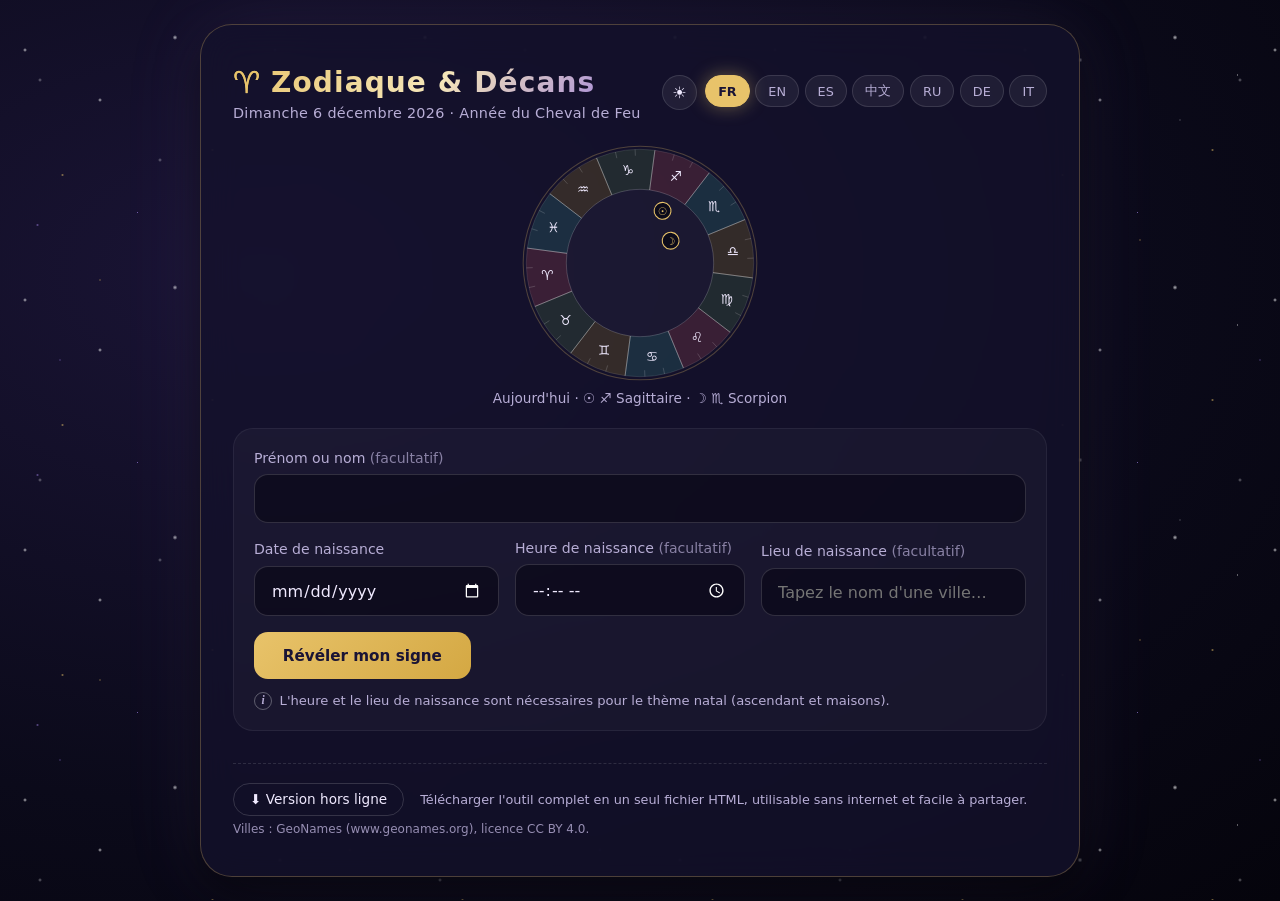
==== commit bf72d7e9: "v1.3.1" ====
--- a/index.html
+++ b/index.html
@@ -185,7 +185,33 @@
   padding:.85rem 1rem; color:var(--text); font-size:1rem; outline:none; color-scheme:var(--scheme);
 }
 .input-zone select:focus{ border-color:var(--gold); box-shadow:0 0 0 3px rgba(232,195,106,.15); }
-.field-place{ flex:1 1 220px; }
+.field-place{ flex:1 1 240px; }
+/* Champ de recherche de ville et suggestions */
+.place-box{ position:relative; }
+.place-box input{ width:100%; padding-inline-end:2.4rem; }
+.place-clear{
+  position:absolute; inset-inline-end:.45rem; top:50%; transform:translateY(-50%); width:1.8rem; height:1.8rem;
+  border:none; border-radius:50%; background:transparent; color:var(--muted); font-size:1.2rem; line-height:1; cursor:pointer;
+}
+.place-clear:hover{ color:var(--text); background:var(--ov-08); }
+.place-clear:focus-visible{ outline:2px solid var(--gold); outline-offset:1px; }
+.place-list{
+  position:absolute; inset-inline:0; top:calc(100% + 4px); z-index:60; list-style:none; max-height:330px; overflow-y:auto;
+  background:var(--pop-bg); border:1px solid var(--ov-15); border-radius:14px; box-shadow:0 14px 34px rgba(0,0,0,.35); padding:.3rem;
+}
+.place-list[hidden]{ display:none; }
+.place-list li{ display:flex; justify-content:space-between; align-items:baseline; gap:.8rem; padding:.55rem .75rem; border-radius:10px; cursor:pointer; }
+.place-list li[aria-selected="true"]{ background:var(--ov-08); box-shadow:inset 3px 0 0 var(--gold); }
+.place-list li:hover{ background:var(--ov-06); }
+.po-name{ color:var(--text); font-size:.95rem; }
+.po-alt{ color:var(--muted); font-size:.85rem; }
+.po-meta{ color:var(--muted); font-size:.8rem; text-align:end; flex:none; max-width:55%; }
+.po-empty{ color:var(--muted); font-size:.88rem; cursor:default; }
+@media (max-width:640px){
+  .place-list li{ flex-direction:column; align-items:flex-start; gap:.1rem; }
+  .po-meta{ text-align:start; max-width:none; }
+}
+.app-credit{ flex:1 1 100%; color:var(--muted); font-size:.75rem; opacity:.8; }
 .input-zone input[type=date], .input-zone input[type=time], .input-zone input[type=text]{
   width:100%; background:var(--field-bg);
   border:1px solid var(--ov-15); border-radius:14px;
@@ -815,7 +841,11 @@
     </div>
     <div class="field field-place">
       <label for="birthPlace"><span id="labelBirthPlace">Lieu de naissance</span> <span class="opt">(facultatif)</span></label>
-      <select id="birthPlace"></select>
+      <div class="place-box">
+        <input type="text" id="birthPlace" role="combobox" aria-autocomplete="list" aria-expanded="false" aria-controls="placeList" autocomplete="off" spellcheck="false">
+        <button type="button" class="place-clear" id="placeClear" hidden>×</button>
+        <ul class="place-list" id="placeList" role="listbox" hidden></ul>
+      </div>
     </div>
     <button class="btn-reveal" id="btnReveal">Révéler mon signe</button>
     <p class="field-hint"><span class="field-hint-icon" aria-hidden="true">i</span> <span id="timePlaceHint">L'heure et le lieu de naissance sont nécessaires pour le thème natal (ascendant et maisons).</span></p>
@@ -828,6 +858,7 @@
   <footer class="app-foot">
     <button type="button" class="offline-btn" id="offlineBtn"><span aria-hidden="true">⬇</span> <span id="offlineLabel">Version hors ligne</span></button>
     <p class="offline-hint" id="offlineHint"></p>
+    <p class="app-credit" id="placesCredit"></p>
   </footer>
 </div>
 
@@ -1606,6 +1637,36 @@
     }
   });
 
+  test('Villes de naissance : base GeoNames complète, fuseaux reconnus', () => {
+    const all = loadPlaces();
+    assert(all.length > 30000, `seulement ${all.length} villes`);
+    for (const tz of PLACE_TZ) { try { new Intl.DateTimeFormat('en', { timeZone: tz }); } catch (e) { throw new Error(`fuseau ${tz} inconnu du navigateur`); } }
+    assert(all.every(p => p.tz && Math.abs(p.lat) <= 90 && Math.abs(p.lon) <= 180 && /^[A-Z]{2}$/.test(p.country)), 'ville mal décodée');
+    assertEq(new Set(all.map(p => p.key)).size, all.length, 'identifiants uniques');
+    assert(all.filter(p => p.country === 'FR').length > 600, 'villes françaises');
+    const paris = birthPlace('Paris|FR');
+    assert(paris && paris.tz === 'Europe/Paris' && Math.abs(paris.lat - 48.85) < 0.02 && Math.abs(paris.lon - 2.35) < 0.02, 'Paris');
+    for (const p of all.filter((_, i) => i % 997 === 0)) assertEq(birthPlace(p.key), p, `aller-retour ${p.key}`);
+    // Anciens identifiants (les 123 villes d'avant) : rattachés à la bonne ville de la base, même fuseau
+    assertEq(birthPlace('Paris').key, 'Paris|FR', 'ancien identifiant Paris'); assertEq(birthPlace('東京 Tokyo').key, 'Tokyo|JP', 'ancien identifiant Tokyo');
+    assert(!searchPlaces('paris', 8).some(p => /^Paris \d/.test(p.name)), 'pas d\'arrondissements dans les suggestions');
+    for (const c of CITIES) { const p = birthPlace(c[0]); assert(p && p.country === c[1] && p.tz && Math.hypot(p.lat - c[2], p.lon - c[3]) < 0.35, `ancien identifiant ${c[0]}`); }
+  });
+
+  test('Villes de naissance : recherche (accents, autres langues, articles, doublons)', () => {
+    const first = q => (searchPlaces(q, 1)[0] || {}).key;
+    assertEq(first('paris'), 'Paris|FR', 'paris');
+    assertEq(first('Sao Paulo'), 'São Paulo|BR', 'sans accent');
+    assertEq(first('londres'), 'London|GB', 'nom français');
+    assertEq(first('Moscou'), 'Moscow|RU', 'Moscou');
+    assertEq(first('東京'), 'Tokyo|JP', 'écriture japonaise');
+    assertEq(first('Le Caire'), 'Cairo|EG', 'article ignoré');
+    assert(searchPlaces('saint denis', 8).some(p => p.country === 'RE') && searchPlaces('st denis', 8).some(p => p.country === 'FR'), 'Saint-Denis (Réunion et France), « St » = « Saint »');
+    assert(searchPlaces('papeete', 3).some(p => p.country === 'PF' && p.tz === 'Pacific/Tahiti'), 'Papeete');
+    assertEq(searchPlaces('zzqx', 5).length, 0, 'aucun résultat');
+    assert(searchPlaces('a', 8).length === 8, 'limite de résultats');
+  });
+
   /* ---------------- Rapport ---------------- */
   const failed = results.filter(r => !r.ok);
   window.__testResults = results;
@@ -1627,7 +1688,7 @@
 })();
 
 </script>
-<!-- Ordre de chargement important : données → traductions → calculs → planètes → carte du ciel → thème natal → application -->
+<!-- Ordre de chargement important : données → traductions → calculs → planètes → carte du ciel → villes de naissance → thème natal → application -->
 <script>
 /* ============================================================
    Zodiaque & Décans — données
@@ -3009,7 +3070,12 @@
     horoscope: "L'horoscope compare la position actuelle des astres à votre signe : un astre qui traverse votre signe ou forme un angle avec lui (un transit) colore la période. Les planètes lentes donnent les grandes tendances, les rapides le climat du moment.",
     skymap: "Le ciel tel qu'on le voit en levant les yeux depuis la ville choisie : le bord du disque est l'horizon, le centre le point juste au-dessus de vous. Le nord est en haut et l'est à gauche, puisqu'on regarde vers le ciel.",
     compat: "L'entente globale est la moyenne des axes disponibles : signes du zodiaque, animaux chinois et, si les heures de naissance sont connues, signes lunaires. C'est une lecture symbolique, pas une prédiction."
-  }
+  },
+  placePlaceholder: "Tapez le nom d'une ville…",
+  placeNoMatch: "Aucune ville trouvée. Essayez la ville la plus proche.",
+  placeUnknown: "Lieu de naissance non reconnu : choisissez une ville dans la liste proposée (la plus proche convient).",
+  placeClear: "Effacer le lieu",
+  placesCredit: "Villes : GeoNames (www.geonames.org), licence CC BY 4.0."
 };
 
 </script>
@@ -3698,7 +3764,12 @@
     horoscope: "The horoscope compares the current positions of the bodies with your sign: a body crossing your sign or forming an angle with it (a transit) colours the period. Slow planets set the major trends, fast ones the mood of the moment.",
     skymap: "The sky as you see it when you look up from the chosen city: the edge of the disc is the horizon, the centre the point straight above you. North is at the top and east on the left, because you are looking up.",
     compat: "The overall match is the average of the available axes: zodiac signs, Chinese animals and, if the birth times are known, Moon signs. It is a symbolic reading, not a prediction."
-  }
+  },
+  placePlaceholder: "Type a city name…",
+  placeNoMatch: "No city found. Try the nearest town.",
+  placeUnknown: "Place of birth not recognised: choose a city from the suggestions (the nearest one will do).",
+  placeClear: "Clear the place",
+  placesCredit: "Cities: GeoNames (www.geonames.org), CC BY 4.0 licence."
 });
 
 </script>
@@ -4390,7 +4461,12 @@
     horoscope: "El horóscopo compara la posición actual de los astros con tu signo: un astro que atraviesa tu signo o forma un ángulo con él (un tránsito) colorea el periodo. Los planetas lentos marcan las grandes tendencias; los rápidos, el clima del momento.",
     skymap: "El cielo tal como se ve al levantar la vista desde la ciudad elegida: el borde del disco es el horizonte y el centro, el punto justo encima de ti. El norte está arriba y el este a la izquierda, porque miras hacia el cielo.",
     compat: "La afinidad global es la media de los ejes disponibles: signos del zodiaco, animales chinos y, si se conocen las horas de nacimiento, signos lunares. Es una lectura simbólica, no una predicción."
-  }
+  },
+  placePlaceholder: "Escribe el nombre de una ciudad…",
+  placeNoMatch: "No se encontró ninguna ciudad. Prueba con la más cercana.",
+  placeUnknown: "Lugar de nacimiento no reconocido: elige una ciudad de la lista (sirve la más cercana).",
+  placeClear: "Borrar el lugar",
+  placesCredit: "Ciudades: GeoNames (www.geonames.org), licencia CC BY 4.0."
 });
 
 </script>
@@ -5049,7 +5125,12 @@
     horoscope: "运势将天体当前的位置与你的星座作比较：经过你的星座或与它形成角度的天体（即行运）会影响这一时期。慢行星决定大趋势，快行星决定当下的氛围。",
     skymap: "从所选城市抬头仰望时看到的天空：圆盘边缘是地平线，中心是你头顶正上方的点。北方在上，东方在左，因为你是在仰望天空。",
     compat: "整体契合度是现有各项的平均值：星座、生肖，以及在出生时间已知时的月亮星座。这是一种象征性的解读，而非预言。"
-  }
+  },
+  placePlaceholder: "输入城市名称…",
+  placeNoMatch: "未找到城市，请尝试最近的城市。",
+  placeUnknown: "无法识别出生地点：请从建议列表中选择一个城市（选最近的即可）。",
+  placeClear: "清除地点",
+  placesCredit: "城市数据：GeoNames（www.geonames.org），CC BY 4.0 许可。"
 });
 
 </script>
@@ -5757,7 +5838,12 @@
     horoscope: "Гороскоп сравнивает нынешнее положение светил с вашим знаком: светило, проходящее через ваш знак или образующее с ним угол (транзит), окрашивает период. Медленные планеты задают общие тенденции, быстрые — атмосферу момента.",
     skymap: "Небо, каким его видно, если поднять голову в выбранном городе: край круга — это горизонт, центр — точка прямо над вами. Север вверху, восток слева, потому что вы смотрите вверх.",
     compat: "Общая совместимость — это среднее значение доступных показателей: знаков зодиака, китайских животных и, если известно время рождения, лунных знаков. Это символическое толкование, а не предсказание."
-  }
+  },
+  placePlaceholder: "Введите название города…",
+  placeNoMatch: "Город не найден. Попробуйте ближайший.",
+  placeUnknown: "Место рождения не распознано: выберите город из списка (подойдёт ближайший).",
+  placeClear: "Очистить место",
+  placesCredit: "Города: GeoNames (www.geonames.org), лицензия CC BY 4.0."
 });
 
 </script>
@@ -6449,7 +6535,12 @@
     horoscope: "Das Horoskop vergleicht die aktuelle Stellung der Himmelskörper mit deinem Zeichen: Ein Himmelskörper, der dein Zeichen durchläuft oder einen Winkel dazu bildet (ein Transit), prägt die Zeit. Langsame Planeten bestimmen die großen Trends, schnelle die Stimmung des Augenblicks.",
     skymap: "Der Himmel, wie man ihn sieht, wenn man in der gewählten Stadt nach oben schaut: Der Rand der Scheibe ist der Horizont, die Mitte der Punkt direkt über dir. Norden ist oben und Osten links, weil du nach oben blickst.",
     compat: "Die Gesamtverträglichkeit ist der Durchschnitt der verfügbaren Achsen: Tierkreiszeichen, chinesische Tiere und, wenn die Geburtszeiten bekannt sind, Mondzeichen. Es ist eine symbolische Deutung, keine Vorhersage."
-  }
+  },
+  placePlaceholder: "Stadtnamen eingeben …",
+  placeNoMatch: "Keine Stadt gefunden. Versuche die nächstgelegene.",
+  placeUnknown: "Geburtsort nicht erkannt: Wähle eine Stadt aus der Liste (die nächstgelegene genügt).",
+  placeClear: "Ort löschen",
+  placesCredit: "Städte: GeoNames (www.geonames.org), Lizenz CC BY 4.0."
 });
 
 </script>
@@ -7141,7 +7232,12 @@
     horoscope: "L'oroscopo confronta la posizione attuale degli astri con il tuo segno: un astro che attraversa il tuo segno o forma un angolo con esso (un transito) colora il periodo. I pianeti lenti danno le grandi tendenze, quelli veloci il clima del momento.",
     skymap: "Il cielo come lo si vede alzando gli occhi dalla città scelta: il bordo del disco è l'orizzonte, il centro il punto proprio sopra di te. Il nord è in alto e l'est a sinistra, perché si guarda verso il cielo.",
     compat: "L'affinità globale è la media degli assi disponibili: segni zodiacali, animali cinesi e, se le ore di nascita sono note, segni lunari. È una lettura simbolica, non una previsione."
-  }
+  },
+  placePlaceholder: "Digita il nome di una città…",
+  placeNoMatch: "Nessuna città trovata. Prova con la più vicina.",
+  placeUnknown: "Luogo di nascita non riconosciuto: scegli una città dall'elenco (va bene la più vicina).",
+  placeClear: "Cancella il luogo",
+  placesCredit: "Città: GeoNames (www.geonames.org), licenza CC BY 4.0."
 });
 
 </script>
@@ -7655,11 +7751,34313 @@
 
 </script>
 <script>
+/* Zodiaque & Décans — villes de naissance (fichier généré par build-places.py : ne pas modifier à la main).
+   Source : GeoNames (www.geonames.org), 33955 villes de plus de 15 000 habitants et capitales de territoires,
+   licence Creative Commons Attribution 4.0 (CC BY 4.0). Format décrit dans build-places.py. */
+const PLACE_TZ = ["Africa/Abidjan", "Africa/Accra", "Africa/Addis_Ababa", "Africa/Algiers", "Africa/Asmara", "Africa/Bamako", "Africa/Bangui", "Africa/Banjul", "Africa/Bissau", "Africa/Blantyre", "Africa/Brazzaville", "Africa/Bujumbura", "Africa/Cairo", "Africa/Casablanca", "Africa/Ceuta", "Africa/Conakry", "Africa/Dakar", "Africa/Dar_es_Salaam", "Africa/Djibouti", "Africa/Douala", "Africa/El_Aaiun", "Africa/Freetown", "Africa/Gaborone", "Africa/Harare", "Africa/Johannesburg", "Africa/Juba", "Africa/Kampala", "Africa/Khartoum", "Africa/Kigali", "Africa/Kinshasa", "Africa/Lagos", "Africa/Libreville", "Africa/Lome", "Africa/Luanda", "Africa/Lubumbashi", "Africa/Lusaka", "Africa/Malabo", "Africa/Maputo", "Africa/Maseru", "Africa/Mbabane", "Africa/Mogadishu", "Africa/Monrovia", "Africa/Nairobi", "Africa/Ndjamena", "Africa/Niamey", "Africa/Nouakchott", "Africa/Ouagadougou", "Africa/Porto-Novo", "Africa/Sao_Tome", "Africa/Tripoli", "Africa/Tunis", "Africa/Windhoek", "America/Anchorage", "America/Anguilla", "America/Antigua", "America/Araguaina", "America/Argentina/Buenos_Aires", "America/Argentina/Catamarca", "America/Argentina/Cordoba", "America/Argentina/Jujuy", "America/Argentina/La_Rioja", "America/Argentina/Mendoza", "America/Argentina/Rio_Gallegos", "America/Argentina/Salta", "America/Argentina/San_Juan", "America/Argentina/San_Luis", "America/Argentina/Tucuman", "America/Argentina/Ushuaia", "America/Aruba", "America/Asuncion", "America/Bahia", "America/Bahia_Banderas", "America/Barbados", "America/Belem", "America/Belize", "America/Boa_Vista", "America/Bogota", "America/Boise", "America/Campo_Grande", "America/Cancun", "America/Caracas", "America/Cayenne", "America/Cayman", "America/Chicago", "America/Chihuahua", "America/Ciudad_Juarez", "America/Costa_Rica", "America/Coyhaique", "America/Cuiaba", "America/Curacao", "America/Dawson_Creek", "America/Denver", "America/Detroit", "America/Dominica", "America/Edmonton", "America/Eirunepe", "America/El_Salvador", "America/Fortaleza", "America/Glace_Bay", "America/Grand_Turk", "America/Grenada", "America/Guadeloupe", "America/Guatemala", "America/Guayaquil", "America/Guyana", "America/Halifax", "America/Havana", "America/Hermosillo", "America/Indiana/Indianapolis", "America/Indiana/Vincennes", "America/Jamaica", "America/Juneau", "America/Kentucky/Louisville", "America/Kralendijk", "America/La_Paz", "America/Lima", "America/Los_Angeles", "America/Lower_Princes", "America/Maceio", "America/Managua", "America/Manaus", "America/Marigot", "America/Martinique", "America/Matamoros", "America/Mazatlan", "America/Merida", "America/Mexico_City", "America/Miquelon", "America/Moncton", "America/Monterrey", "America/Montevideo", "America/Montserrat", "America/Nassau", "America/New_York", "America/North_Dakota/New_Salem", "America/Nuuk", "America/Ojinaga", "America/Panama", "America/Paramaribo", "America/Phoenix", "America/Port-au-Prince", "America/Port_of_Spain", "America/Porto_Velho", "America/Puerto_Rico", "America/Punta_Arenas", "America/Recife", "America/Regina", "America/Rio_Branco", "America/Santarem", "America/Santiago", "America/Santo_Domingo", "America/Sao_Paulo", "America/St_Barthelemy", "America/St_Johns", "America/St_Kitts", "America/St_Lucia", "America/St_Thomas", "America/St_Vincent", "America/Swift_Current", "America/Tegucigalpa", "America/Tijuana", "America/Toronto", "America/Tortola", "America/Vancouver", "America/Whitehorse", "America/Winnipeg", "Arctic/Longyearbyen", "Asia/Aden", "Asia/Almaty", "Asia/Amman", "Asia/Anadyr", "Asia/Aqtau", "Asia/Aqtobe", "Asia/Ashgabat", "Asia/Atyrau", "Asia/Baghdad", "Asia/Bahrain", "Asia/Baku", "Asia/Bangkok", "Asia/Barnaul", "Asia/Beirut", "Asia/Bishkek", "Asia/Brunei", "Asia/Chita", "Asia/Colombo", "Asia/Damascus", "Asia/Dhaka", "Asia/Dili", "Asia/Dubai", "Asia/Dushanbe", "Asia/Famagusta", "Asia/Gaza", "Asia/Hebron", "Asia/Ho_Chi_Minh", "Asia/Hong_Kong", "Asia/Hovd", "Asia/Irkutsk", "Asia/Jakarta", "Asia/Jayapura", "Asia/Jerusalem", "Asia/Kabul", "Asia/Kamchatka", "Asia/Karachi", "Asia/Kathmandu", "Asia/Kolkata", "Asia/Krasnoyarsk", "Asia/Kuala_Lumpur", "Asia/Kuching", "Asia/Kuwait", "Asia/Macau", "Asia/Magadan", "Asia/Makassar", "Asia/Manila", "Asia/Muscat", "Asia/Nicosia", "Asia/Novokuznetsk", "Asia/Novosibirsk", "Asia/Omsk", "Asia/Oral", "Asia/Phnom_Penh", "Asia/Pontianak", "Asia/Pyongyang", "Asia/Qatar", "Asia/Qostanay", "Asia/Qyzylorda", "Asia/Riyadh", "Asia/Sakhalin", "Asia/Samarkand", "Asia/Seoul", "Asia/Shanghai", "Asia/Singapore", "Asia/Taipei", "Asia/Tashkent", "Asia/Tbilisi", "Asia/Tehran", "Asia/Thimphu", "Asia/Tokyo", "Asia/Tomsk", "Asia/Ulaanbaatar", "Asia/Urumqi", "Asia/Vientiane", "Asia/Vladivostok", "Asia/Yakutsk", "Asia/Yangon", "Asia/Yekaterinburg", "Asia/Yerevan", "Atlantic/Azores", "Atlantic/Bermuda", "Atlantic/Canary", "Atlantic/Cape_Verde", "Atlantic/Faroe", "Atlantic/Madeira", "Atlantic/Reykjavik", "Atlantic/South_Georgia", "Atlantic/St_Helena", "Atlantic/Stanley", "Australia/Adelaide", "Australia/Brisbane", "Australia/Broken_Hill", "Australia/Darwin", "Australia/Hobart", "Australia/Melbourne", "Australia/Perth", "Australia/Sydney", "Europe/Amsterdam", "Europe/Andorra", "Europe/Astrakhan", "Europe/Athens", "Europe/Belgrade", "Europe/Berlin", "Europe/Bratislava", "Europe/Brussels", "Europe/Bucharest", "Europe/Budapest", "Europe/Chisinau", "Europe/Copenhagen", "Europe/Dublin", "Europe/Gibraltar", "Europe/Guernsey", "Europe/Helsinki", "Europe/Isle_of_Man", "Europe/Istanbul", "Europe/Jersey", "Europe/Kaliningrad", "Europe/Kirov", "Europe/Kyiv", "Europe/Lisbon", "Europe/Ljubljana", "Europe/London", "Europe/Luxembourg", "Europe/Madrid", "Europe/Malta", "Europe/Mariehamn", "Europe/Minsk", "Europe/Monaco", "Europe/Moscow", "Europe/Oslo", "Europe/Paris", "Europe/Podgorica", "Europe/Prague", "Europe/Riga", "Europe/Rome", "Europe/Samara", "Europe/San_Marino", "Europe/Sarajevo", "Europe/Saratov", "Europe/Simferopol", "Europe/Skopje", "Europe/Sofia", "Europe/Stockholm", "Europe/Tallinn", "Europe/Tirane", "Europe/Ulyanovsk", "Europe/Vaduz", "Europe/Vatican", "Europe/Vienna", "Europe/Vilnius", "Europe/Volgograd", "Europe/Warsaw", "Europe/Zagreb", "Europe/Zurich", "Indian/Antananarivo", "Indian/Christmas", "Indian/Cocos", "Indian/Comoro", "Indian/Kerguelen", "Indian/Mahe", "Indian/Maldives", "Indian/Mauritius", "Indian/Mayotte", "Indian/Reunion", "Pacific/Apia", "Pacific/Auckland", "Pacific/Bougainville", "Pacific/Efate", "Pacific/Fiji", "Pacific/Funafuti", "Pacific/Guadalcanal", "Pacific/Guam", "Pacific/Honolulu", "Pacific/Majuro", "Pacific/Nauru", "Pacific/Niue", "Pacific/Norfolk", "Pacific/Noumea", "Pacific/Pago_Pago", "Pacific/Palau", "Pacific/Pitcairn", "Pacific/Pohnpei", "Pacific/Port_Moresby", "Pacific/Rarotonga", "Pacific/Saipan", "Pacific/Tahiti", "Pacific/Tarawa", "Pacific/Tongatapu", "Pacific/Wallis"];
+const PLACE_DATA = `=AD
+Andorra la Vella;a83e087dh
+les Escaldes;a83e097dh
+=AE
+Dubai;8voi5n58q;杜拜|迪拜|دبى|دبي|ドバイ|두바이|Dúbæ|Dabei|Dibai|Dibay|Dubae|Dubaj|Dubay|Dubajo|Dubayy|Doubayi|Dubaija|Dubajus|Ntoumpai|Dubai City|Fort Dabei|Dubai emiraat|दुबई|ดูไบ|Дубаи
+Abu Dhabi;8txi3458p;アブダビ|阿布扎比|아부다비|أبوظبي|ابوظبی|Abu Dabi|Abu Daby|Abu Zabi|Abu Zaby|Ebu Dabi|Äbu Saby|Əbu-Dabi|AEbu Saby|Abou Dabi|Abu Dabis|Abu Daibi|Abu Zabye|Abu Zabyo|Abu-Dabio|Abu-Dzabi|Ebu Dhabi|Aboe Dhabi|A-pu-that-pi|Ampou Ntampi|Abu-Dabi khot|Абу Даби|Абу-Дабі|अबु धाबी|อาบูดาบี
+Sharjah;8wdi5x58p;夏尔迦|샤르자|Sarja|Sarjo|Sarza|Xarja|Sardza|Sarika|Sharga|Sharja|Xarjah|Charjah|Sardzsa|Shardza|Szardza|Shardzha|Sharijah|Shariqah|Al Sharjah|Schardscha|Ash Shariqa|Ash 'Mariqah|Ash Shariqah|Sharjah city|Shardzha kuorat|Ash-Shariqah emiraat|Шарџа|Шарҗә|شارجه|شارجہ|शारजा|शारजाह|シャールジャ|ชาร์จาห์
+Al Ain City;8t7i6w58o
+Ajman;8wki6458n
+Dayrah;8w7i5m58m
+Ras Al Khaimah;8xni7e58m
+Musaffah;8toi3c58m
+Jebel Ali;8vgi5358l
+Business Bay;8vzi5j58l
+Dubai Investments Park;8vhi5858l
+Dubai Marina;8vpi5758k
+International City;8vwi5x58k
+Fujairah;8vsi8i58k
+Al Majaz;8wci5v58k
+Warīsān;8vxi5x58k
+Dubai Silicon Oasis;8vsi5v58k
+Ar Rumaylah;8wki5z58k
+Khalifah A City;8tvi3o58k
+Mohammed Bin Zayed City;8tni3j58k
+Hawr al ‘Anz;8w8i5q58k
+Reef Al Fujairah City;8vui8958k
+Bani Yas City;8tji3r58k
+Dubai Festival City;8w2i5s58k
+Al Karama;8w4i5m58k
+Zayed City;8rpi1758j
+Al Shamkhah City;8tri3z58j
+Mirdif;8w2i5x58j
+Al Warqaa;8vzi5y58j
+Umm Al Quwain City;8x0i6c58j
+Al Sajaah;8wci6j58j
+Lahbab;8vki6f58j
+Nāyf;8w7i5m58j
+Ţarīf Kalbā;8vni8h58j
+Al Muteena;8w7i5o58j
+Al Qusais 1;8w8i5t58j
+Mankhūl;8w5i5l58i
+As Saţwah;8w2i5j58i
+Khawr Fakkān;8wdi8i58i
+Jumayrā;8w1i5h58i
+Ar Rāshidīyah;8w2i5v58i
+Kalbā;8vli8j58i
+Dubai International Financial Centre;8w1i5k58i
+Dibba Al-Fujairah;8x3i8a58i
+Al Ḩamīdīyah;8wki6958i
+Dibba Al-Hisn;8x6i8b58i
+Al Furjan;8vji5758i
+The Palm Jumeirah;8vsi5658i
+Ar Ruways;8szhyh58i
+Dubai Internet City;8vqi5858i
+Al Wasl;8w0i5i58h
+Al Waheda;8w9i5q58h
+Adh Dhayd;8w9i7858h
+Al Murar al Qadīm;8w8i5n58h
+Halwan;8wfi5y58h
+Al Bada'a;8w2i5j58h
+Bur Dubai;8w6i5m58h
+Abū Hayl;8w8i5p58h
+Al Jurf;8wmi6758h
+Al Mizhar First;8w5i6058h
+Umm Suqaym;8vvi5d58h
+Al Safa;8vxi5f58h
+Ḩattā;8uwi7x58h
+=AF
+Kabul;9lxj855kr;카불|喀布尔|喀布爾|كابل|کابل|カブール|カーブル|Cabul|Kabil|Kabol|Kobul|Kubha|Cabool|Caboul|Cabura|Caubul|Kaboel|Kaboul|Kabula|Kabuli|Kabulo|Kabura|Kabulas|Kampoul|Кабул|Кобул|काबुल|คาบูล
+Herāt;9lfios5kn
+Kandahār;9dtiyj5kn
+Mazār-e Sharīf;9rzj2f5kn
+Jalālābād;9lnjbp5km
+Kunduz;9s1j7a5kl
+Ghazni;9j7j625kl
+Balkh;9s4j1u5kk
+Baghlān;9qdj6v5kk
+Gardez;9jcj8b5kk
+Khōst;9imja85kk
+Maymana;9psivy5kk
+Khanabad;9rwj7z5kj
+Bāzār-e Yakāwlang;9mij215kj
+Bāzārak;9o3j945kj
+Khulm;9ryj425kj
+Taloqan;9s2j955kj
+Bāmyān;9mqj4f5kj
+Pul-e Khumrī;9puj6w5kj
+Shibirghān;9rviyn5kj
+Charikar;9n9j855kj
+Sar-e Pul;9qmiz55kj
+Zaranj;9c0inu5kj
+Paghmān;9m3j7j5kj
+Asadābād;9mvjdn5kj
+Aībak;9qqj4y5kj
+Fayzabad;9t4jc25kj
+Lashkar Gāh;9driut5kj
+Gereshk;9eeivd5kj
+Farah;9fxiok5kj
+Istālif;9mrj7w5ki
+Andkhoy;9sniww5ki
+Bahārak;9ssjcz5ki
+Nīlī;9joizp5ki
+Ghormach;9p9it65ki
+Shīnḏanḏ;9iiion5ki
+Rustāq;9t5j9z5ki
+Khān Neshīn;9avit75ki
+Qarāwul;9tej725ki
+Jurm;9sejcr5kh
+Nahrīn;9q6j815kh
+Baraki Barak;9kdj7j5kh
+Ārt Khwājah;9t1j905kh
+Eslam Qaleh;9mbiln5kh
+Karukh;9lsipv5kh
+Mehtar Lām;9mbjb15kh
+Kushk;9iiio35kh
+Shahrak;9kriun5kh
+Āsmār;9nbje85kh
+Sang-e Chārak;9plj0k5kh
+Khāsh;9dliqf5kh
+Markaz-e Woluswalī-ye Āchīn;9ktjcf5kh
+Jabal os Saraj;9nkj8c5kh
+Qarqīn;9tyizg5kh
+=AG
+Saint John’s;89k9481ij
+=AI
+The Valley;8cm90u1hd
+=AL
+Tirana;a4tff28nm
+Durrës;a4sfe18nl
+Vlorë;a2ffe48nk
+Elbasan;a47ffs8nk
+Shkodër;a6vfe78nk
+Lushnjë;a3qfeq8nj
+Berat;a33fff8nj
+Fier-Çifçi;a34fed8nj
+Korçë;a2ufhq8nj
+Fier;a35fec8nj
+Krujë;a5bfez8nj
+Pogradec;a3mfhd8nj
+Kukës;a6wfgq8ni
+Kuçovë;a3cffc8ni
+Kavajë;a4ffec8ni
+Bulqizë;a59fg68ni
+Gjirokastër;a1cffy8nh
+Librazhd;a4efgg8nh
+Patos Fshat;a2wfel8nh
+Sarandë;a0sffk8nh
+Rrashbull;a4sfe78nh
+Lezhë;a62fek8nh
+Fushë-Krujë;a58fes8nh
+Peqin;a41fev8nh
+Patos;a30fei8nh
+=AM
+Yerevan;a1mhbn6to;葉里溫|예레반|エレバン|Ereun|Revan|Ereban|Erevan|Erewan|Erivan|Eriwan|Erywan|Iravan|Ayrivan|Erebuni|Erehvan|Erevana|Erevano|Ierevan|Jerevan|Jerewan|Yiriwan|Djerevan|Eireavan|Erevanum|Gierevan|Jerevani|Jerjewan|Jerevanas|Erevan osh|Eruandawan|Ervandavan|Yervandavan|Єреван|Ереван|ایروان|يريفان|येरेवान|येरेव्हान|เยเรวาน
+Malatia-Sebastia;a1lhbh6tl
+Shengavit;a1khbk6tl
+Nor Nork;a1ohbt6tl
+Kentron;a1mhbn6tk
+Erebuni;a1hhbp6tk
+Ajapnyak;a1ohbj6tk
+Arabkir;a1phbm6tk
+Gyumri;a3bh9t6tk
+Vanadzor;a3dhbm6tk
+Kanaker-Zeytun;a1qhbq6tk
+Avan;a1phbu6tj
+Davtashen;a1qhbk6tj
+Abovyan;a1vhbz6tj
+Hrazdan;a2khcc6tj
+Vagharshapat;a1lhb16tj
+Kapan;9yxhgx6ti
+Armavir;a1khac6ti
+Masis;a1bhbg6th
+Artashat;a0zhbr6th
+Charentsavan;a28hc06th
+Sevan;a2nhcv6th
+Ijevan;a3khdf6th
+Gavar;a23hdc6th
+Artik;a2uha56th
+Ashtarak;a1yhb86th
+Ararat;a0phc56th
+Goris;9zrhgq6th
+Dilijan;a36hcm6th
+=AO
+Luanda;69gewr0xq;盧安達|罗安达|루안다|ルアンダ|Luand|Loanda|Luando|Lwanda|Louanda|Louanta|Luandae|لونڈا|لوآندا|Луандæ|Луанда|लुआंडा|लुआण्डा|ลูอันดา
+Mulenvos;69dex10xo
+Viana;699ex50xo
+Kikolo;69mex10xn
+Maianga;69fews0xn
+Camama;696ewv0xn
+Golfe;69dewu0xn
+Calumbo;68lexa0xn
+Hoji ya Henda;69jewx0xn
+Lubango;5skexh0xn
+Huambo;5yif3q0xn
+Benguela;5z2ex80xn
+Cabinda;6iketv0xn
+Talatona;698ewn0xn
+Nova Vida;699ewq0xn
+Malanje;67if5e0xn
+Kima Kieza;69hewy0xn
+Cazenga;69geww0xm
+Lobito;5zoexm0xm
+Saurimo;676fgn0xm
+Samba;69cewo0xm
+Cuíto;5zmf710xm
+Ramiros;68uew90xm
+Uíge;6cvf1u0xm
+Luena;61affc0xm
+Vila Flor;692ewz0xm
+Mossamedes;5rsetr0xm
+Menongue;5taf950xm
+Chitato;6dqfhl0xm
+Navegantes;5z1ex70xm
+Kilamba;69feww0xm
+Soyo;6gzeud0xl
+Sumbe;62veyg0xl
+Zango;68zex60xl
+Benfica;696ewk0xl
+Rangel;69hewu0xl
+Sambizanga;69leww0xl
+Dundo;6djfhu0xl
+Bocoio;5zdeza0xl
+N'dalatando;686f1f0xl
+Panguíla;69vexd0xl
+Mbanza Kongo;6glezk0xl
+Cacuaco;69mex50xl
+Ingombota;69iewr0xl
+Caála;5ybf380xk
+Ondjiva;5mlf3p0xk
+Catchiungo;5z3f530xk
+Gabela;63vezy0xk
+Lucapa;6amfhm0xk
+Balombo;5zpf110xk
+Baía Farta;5z0ewo0xk
+Catumbela;5zhexn0xk
+Negage;6cgf2f0xk
+Longonjo;5y5f2d0xk
+Porto Amboim;647ey90xk
+Cubal;5xsezl0xk
+Cafunfo;69nfa00xk
+Cela;62af200xk
+Quissecula;62df1x0xk
+Ecunna;5ysf330xk
+Matala;5t3f1r0xk
+Barra do Dande;6ahex50xk
+Bailundo;67ff4f0xj
+Cahama;5orezr0xj
+Luquembo;646f980xj
+Gama;6a7exg0xj
+Camucuio;5utews0xj
+Ganda;5xuf0o0xj
+Dondo;674f030xj
+Dondo;68vf2k0xj
+Nzagi;6apf2i0xj
+Camacupa;60mf8k0xj
+Luau;649flq0xj
+Caxito;6a6exy0xj
+Cuango-Luzamba;68lfa40xj
+Cangandala;66uf5n0xj
+Andulo;623f6e0xj
+Ucu Seles;62bezr0xj
+Tômbua;5q4esw0xj
+Calulo;668f1e0xj
+Virei;5qbevz0xj
+Maquela do Zombo;6h6f1z0xi
+Cuímba;6h0f0m0xi
+Úcua;69zezc0xi
+Buco Zau;6kreuv0xi
+Cacuso;67uf3r0xi
+Alto Hama;601f370xi
+Humbe;5nnf1e0xi
+Xangongo;5nif1l0xi
+Cazombo;60yfnm0xi
+Cazombo;69rf2p0xi
+Mussende;64tf4i0xi
+Chindumbo;60tf070xi
+Songo;6dlf190xi
+Caluquembe;5vhf030xi
+Bula Atumba;69xf140xi
+Santa Clara;65pf2v0xi
+N'zeto;6dxevr0xi
+Catabola;609f800xi
+Quibala;647f1m0xi
+Chinguar;5z4f5e0xi
+Cuilo;6b4fe90xi
+Piri;6abf040xi
+Lubalo;68lfdk0xi
+Chitembo;5wdf670xi
+Dombe Grande;5y1ewe0xi
+Belize;6l3evh0xi
+Quipungo;5suf0e0xh
+Sanza Pombo;6dpf4g0xh
+Ucuma;5y0f1u0xh
+Camabatela;6b9f2p0xh
+Mungo;615f540xh
+Capunda;633f070xh
+Conda;635ezu0xh
+Muxaluando;6bgezp0xh
+Canacassala;6bcez80xh
+Tombôco;6f3ex10xh
+Cassanguidi;6d8fj60xh
+Cuemba;609fa80xh
+Golungo Alto;68nf110xh
+Lucala;689f2d0xh
+Gombe;6bgezp0xh
+Lumbala;5uufjk0xh
+Cubal do Lumbo;5ztez90xh
+Nharêa;624f740xh
+Cambundi;6d9f7c0xh
+Cambundi;63rf9c0xh
+Cambundi Catembo;660f8r0xh
+Londuimbali;600f2k0xh
+Mabubas;6acey10xh
+Cage Mazumbo;6ayezu0xh
+Pango Aluquém;69tf060xh
+Kunda dya Baze;699f7d0xh
+=AR
+Buenos Aires;49v9du1kq;Baires|Bonaero|Bwenoze|Bos Aires|Bouonezar|Buenos Ares|Bonaeropolis|Buenos Ajres|Buenos Ayres|Buenosairesa|Bouenos Aires|Buehnos Ajres|Buehnas-Ajrehs|Buehnos-Ajres osh|布宜諾斯艾利斯|布宜诺斯艾利斯|ブエノスアイレス|부에노스아이레스|بوينس آيرس|بیونس آئرس|บัวโนสไอเรส|Буенос Аирес|Буенос Аірес|बुएनोस आइरेस|ब्युएनॉस एरीस
+Córdoba;4ir8xp1mp;コルドバ|科尔多瓦|코르도바|Kordov|Cordova|Corduba|Kordava|Kordoba|Kordobo|Kordova|Kordovae|Kuorduoba|Kordova khot|Кордава|Кордоба|كوردوبا|کاردوبا|कोर्डोबा|कोर्दोबा|กอร์โดบา
+Rosario;4eh97k1mo
+Mar del Plata;40g9g41kn
+San Miguel de Tucumán;4vi8uv1un
+Salta;5138ua1rn
+Santa Fe;4i397d1mm
+Avellaneda;49q9dv1km
+Corrientes;4tp9cl1mm
+Posadas;4tx9ko1mm
+Bahía Blanca;3yg9311km
+Resistencia;4tq9c51mm
+Merlo;49p9cv1km
+Quilmes;49k9e71km
+San Salvador de Jujuy;52t8un1nm
+Santiago del Estero;4ss8xi1mm
+Paraná;4hv97v1mm
+Neuquén;3xt8my1rl
+José C. Paz;4a49cr1kl
+Formosa;4xa9ef1ml
+Lanús;49l9dt1kl
+La Plata;4909f11kl
+Berazategui;49f9eb1kl
+La Rioja;4ob8qa1ol
+San Luis;4dj8rs1tl
+San Miguel;4a29cx1kl
+Ituzaingó;4td9ij1ml
+Catamarca;4qx8t91ll
+Río Cuarto;4dz8x91ml
+Balvanera;49v9ds1kl
+Moreno;49t9cp1kl
+Concordia;4it9eu1ml
+Comodoro Rivadavia;3em8oj1ll
+Belgrano;4a09dm1kl
+San Nicolás de los Arroyos;4df98r1kl
+Isidro Casanova;49m9d91kk
+Rawson;4ia8lm1sk
+San Rafael;49u8m71pk
+Tandil;42b9bq1kk
+Ezeiza;4979dg1kk
+Mendoza;4en8kr1pk
+Villa Lugano;49o9dl1kk
+Lomas de Zamora;49g9ds1kk
+San Juan;4ie8ln1sk
+Castelar;49r9d41kk
+San Justo;49o9dc1kk
+Santa Rosa;44a8xf1rk
+Morón;49r9d61kk
+Zárate;4ba9c21kk
+Burzaco;4999ds1kk
+Trelew;3lv8ul1lk
+Luján;49z9bt1kk
+Villa Mercedes;4cg8u61tk
+Río Gallegos;2yl8jn1qk
+Cipolletti;3xv8n51rk
+San Carlos de Bariloche;3rp8dx1rk
+Villa María;4fz90c1mk
+Pergamino;4bv97r1kk
+Reconquista;4p19ab1mk
+San Vicente;48q9dq1kk
+Olavarría;43j98g1kk
+Rafaela;4j79571mk
+Berisso;4959f81kk
+Junín;49x96p1kk
+San Ramón de la Nueva Orán;55q8xc1rk
+Campana;4b49c81kk
+Monte Chingolo;49j9dx1kk
+Mar del Tuyú;44f9ij1kk
+San Martín;4e48lt1pk
+Presidencia Roque Sáenz Peña;4vl9841mk
+Remedios de Escalada de San Martín;49j9ds1kk
+Pilar;4aa9cd1kk
+Bella Vista;49z9cz1kk
+Gualeguaychú;4eb9dg1mk
+Barracas;49r9du1kk
+Gobernador Gálvez;4e997k1mj
+Chimbas;4ij8ln1sj
+Necochea;3yx9cu1kj
+General Roca;3xl8oa1rj
+Venado Tuerto;4c993v1mj
+Don Torcuato;4a79d51kj
+Goya;4p29be1mj
+Villa Carlos Paz;4iq8wv1mj
+Concepción del Uruguay;4fs9e91mj
+General Pico;46y8yw1rj
+Chivilcoy;49299a1kj
+Azul;43u99q1kj
+Puerto Madryn;3n78vc1lj
+Punta Alta;3y093k1kj
+Ensenada;4969f51kj
+Mercedes;49r9ax1kj
+Santa Lucía;4ie8lq1sj
+Banfield;49h9dt1kj
+Tartagal;57g8yr1rj
+Sarandí;49o9dx1kj
+Hurlingham;49x9d51kj
+Santo Tomé;4i29771mj
+San Francisco;4iq93k1mj
+El Palomar;49u9d81kj
+San Pedro de Jujuy;52p8vt1nj
+Colón;4gi9ei1mj
+Colegiales;49z9dn1kj
+Ushuaia;2pr8m81vj
+Oberá;4tn9mw1mj
+Caleta Olivia;3cz8og1qj
+Eldorado;4wo9oa1mj
+Río Tercero;4gm8xx1mj
+Los Polvorines;4a69cx1kj
+Río Grande;2sl8nx1vj
+Plottier;3xr8mh1rj
+Tres Arroyos;3ze98k1kj
+Barranqueras;4to9ca1mj
+Yerba Buena;4vj8um1uj
+Libertador General San Martín;53v8w11nj
+Viedma;3sm9101rj
+Tafí Viejo;4vr8uq1uj
+Boedo;49t9dq1kj
+Palpalá;52m8uv1nj
+Centenario;3y58mr1rj
+San Lorenzo;4rv9cr1mj
+San Pedro;4cg9a91kj
+Cutral-Có;3xv8jp1rj
+Chacabuco;49s9811kj
+San Isidro;4a99dg1kj
+Balcarce;40v9e61kj
+Villa Constitución;4dp98f1mj
+Paso de los Libres;4nh9hf1mj
+Villa Ángela;4te97d1mj
+Villa de Mayo;4a59d01kj
+General Pacheco;4ab9d41kj
+Nogoyá;4g199x1mj
+Chilecito;4p08oi1oj
+Nueve de Julio;47k96w1ki
+Cañuelas;48n9cs1ki
+Tortuguitas;4a89ct1ki
+Valentín Alsina;49p9dr1ki
+Pocito;4i08li1si
+Alta Gracia;4i38x11mi
+Trenque Lauquen;46391r1ki
+Chascomús;4769ev1ki
+Pinamar;42x9i11ki
+Bragado;48g97z1ki
+Retiro;49y9du1ki
+Ingeniero Pablo Nogués;4a89cx1ki
+Alderetes;4vi8v21ui
+Tunuyán;4cq8ka1pi
+San Vicente;4w29pn1mi
+General Güemes;51h8vb1ri
+San José de los Cerrillos;50u8u41ri
+Haedo;49s9d91ki
+San Antonio de Padua;49q9cy1ki
+Santos Lugares;49w9de1ki
+Juan José Castelli;4xx97m1mi
+Pehuajó;46j9421ki
+Curuzú Cuatiá;4n99er1mi
+Jesús María;4jy8xz1mi
+Cañada de Gómez;4eu95g1mi
+Esperanza;4in96r1mi
+Lobos;4899bu1ki
+General Alvear;48u8ny1pi
+Baradero;4c39aq1ki
+Bell Ville;4fd91v1mi
+Rivadavia;4dt8lu1pi
+San José de Metán;4z68vj1ri
+Miramar;3zp9fc1ki
+Salto;4ar98n1ki
+Villa Santa Rita;49v9dk1ki
+Pontevedra;49h9cy1ki
+Gualeguay;4dy9b91mi
+Lincoln;4959531ki
+Coronel Suárez;41y93z1ki
+Aguilares;4tt8tr1ui
+Caucete;4i38mc1si
+Granadero Baigorria;4eq97c1mi
+Quitilipi;4vd98q1mi
+Puerto Iguazú;4yw9of1mi
+Villaguay;4hh9c11mi
+Casilda;4e89641mi
+San Isidro;4qy8tg1li
+General José de San Martín;4wa9b61mi
+San Carlos de Bolívar;45d9681ki
+San Lorenzo;51a8u31ri
+Zapala;3xy8hd1ri
+Villa Regina;3xe8po1ri
+Tigre;4ad9da1ki
+Famaillá;4uv8uc1ui
+Chajarí;4kl9ey1mi
+Mercedes;4oy9eo1mi
+Arrecifes;4be9921ki
+Saladillo;47099y1ki
+Dolores;4549fs1ki
+Apóstoles;4sh9l51mi
+Ramallo;4cz99b1ki
+Villa General San Martín;4io8lo1si
+Rosario de la Frontera;4yc8vj1ri
+San Vicente;4v09oo1mi
+Garupá;4to9kx1mi
+Gobernador Virasora;4s39kd1mi
+Esquel;3mt8dw1li
+Adrogué;49c9du1ki
+Cruz del Eje;4kn8w01mi
+Machagai;4v79971mi
+Pichanal;5588xm1ri
+Villa Dolores;4h98ux1mi
+Termas de Río Hondo;4tn8vu1mi
+Charata;4ue9611mi
+Tristán Suárez;4939db1ki
+Allen;3xq8nl1ri
+Malargüe;47g8ip1pi
+Leandro N. Alem;4tc9mc1mi
+Capitán Bermúdez;4eu97c1mi
+Las Breñas;4ur96c1mi
+Muñiz;4a09cx1ki
+Fontana;4tu9c01mi
+Cinco Saltos;3y68my1ri
+Esquina;4mn9an1mi
+Rawson;3lq8v51li
+Rosario de Lerma;50l8tu1ri
+Colón;4bu96a1ki
+Carmen de Patagones;3so9121ki
+Villa Nueva;4fx90b1mi
+Mar de Ajó;43z9ik1ki
+Profesor Salvador Mazza;58r8z31ri
+Pico Truncado;3c08n81qi
+Victoria;4fe98x1mi
+Las Flores;45z9bu1ki
+Jardín América;4uw9ml1mi
+La Calera;4ix8xa1mi
+Tres Isletas;4wu9851mi
+Las Heras;3cq8kj1qi
+La Paz;4km9ab1mi
+Monte Caseros;4lz9fw1mi
+Coronel Brandsen;48b9e81ki
+Pérez;4ec9771mi
+La Unión;4949de1ki
+Marcos Juárez;4f693h1mi
+Colonia Caroya;4ju8y21mi
+Embarcación;55j8xy1ri
+Veinticinco de Mayo;47l98v1ki
+Monteros;4uj8u21ui
+San Pedro;4w29pp1mi
+San Martín de los Andes;3ug8dt1rh
+Avellaneda;4p49aa1kh
+Villa Gesell;42i9hr1kh
+San Antonio de Areco;4av9at1kh
+El Calafate;3268b81qh
+Santo Tomé;4qp9kc1mh
+Villa Ortúzar;49y9dl1kh
+General Villegas;48p90z1kh
+Montecarlo;4w79nw1mh
+Río Segundo;4i38yh1mh
+Rojas;4b097b1kh
+San Justo;4kh97p1mh
+San Miguel del Monte;47k9cn1kh
+Villa Allende;4j38xe1mh
+Coronel Pringles;40h95l1kh
+General Juan Madariaga;4389ha1kh
+El Bolsón;3pg8db1rh
+Arroyo Seco;4dx97x1mh
+Morteros;4kp93r1mh
+Albardón;4io8ln1sh
+Añatuya;4qy91h1mh
+Deán Funes;4li8x91mh
+Laboulaye;4b78zx1mh
+General Mosconi;5788yr1rh
+Vera;4o698r1mh
+Arroyito;4iq90v1mh
+El Soberbio;4u69pg1mh
+Diamante;4gx97k1mh
+Carlos Casares;47295j1kh
+Perdriel;4e58kn1ph
+Joaquín V. González;5098xv1rh
+Pirané;4yj9bt1mh
+Villa Ocampo;4qv9b51mh
+Villa Paula de Sarmiento;4ij8lm1sh
+Cosquín;4j78wx1mh
+General Belgrano;46n9dj1kh
+Ayacucho;42t9dj1kh
+Sunchales;4k29501mh
+Las Varillas;4hh91s1mh
+Rodeo del Medio;4ed8l71ph
+Pilar;4i08yk1mh
+Santa Elena;4k299x1mh
+Gálvez;4h195y1mh
+Rufino;4au91t1mh
+Saladas;4ri9d61mh
+Crespo;4h198h1mh
+Firmat;4d29581mh
+Santa Rosa;5518x11rh
+Los Toldos;48s96g1kh
+Villa del Rosario;4id8zi1mh
+Puerto Rico;4vj9n61mh
+Villa Sarmiento;49t9db1kh
+Toay;4458x61rh
+Coronda;4h796s1mh
+San Antonio Oeste;3sv8vl1rh
+Tupungato;4db8jx1ph
+San Jorge;4he9461mh
+Cafayate;4xl8sq1rh
+Puerto Deseado;39d8sy1qh
+Navarro;48r9bc1kh
+Río Ceballos;4jf8xc1mh
+Santa Clara del Mar;40x9g91kh
+Aimogasta;4qo8qf1oh
+Santa María;4vv8sj1lh
+Tostado;4ot94f1mh
+Federal;4k09cq1mh
+Río Colorado;3xp8xy1rh
+Pigüé;41k92n1kh
+Carmen de Areco;4ai99u1kh
+Embalse;4gj8x41mh
+Benito Juárez;41d99v1kh
+General Pinedo;4u395s1mh
+Carcarañá;4eq9651mh
+San Javier;4l299j1mh
+Puerto Esperanza;4xq9ob1mh
+Colonia Wanda;4xv9og1mh
+Unquillo;4j88xd1mh
+San Luis del Palmar;4tl9dc1mh
+Magdalena;48k9g91kh
+Santa Teresita;44i9ij1kh
+Belén;4t78pt1lh
+Catriel;40s8np1rh
+Bella Vista;4ux8um1uh
+La Falda;4jn8ww1mh
+General Acha;4268wk1rh
+=AS
+Pago Pago;5uc0pu9lg
+=AT
+Vienna;anxf5h8rp;빈|비엔나|Беч|Вена|وین|فيينا|維也納|Bech|Becs|Veen|Vena|Vien|Viin|Vine|Wean|Wene|Wien|Dunaj|Fiena|Viden|Viena|Vieno|Vjena|Vyana|Wenen|Bienne|Vieden|Vienne|Viyana|Vjenna|Wieden|Wjedzyn|Vinarborg|Vindobona|ウィーン|वियना|เวียนนา
+Graz;akrf2w8rm
+Linz;ao7ezp8rl
+Favoriten;ansf5i8rl
+Donaustadt;anzf5q8rl
+Floridsdorf;ao1f5k8rl
+Salzburg;amsew88rl
+Innsbruck;alaern8rk
+Ottakring;anyf5a8rk
+Simmering;anuf5n8rk
+Klagenfurt am Wörthersee;ajiezr8rk
+Landstraße;anwf5j8rk
+Penzing;anwf578rk
+Meidling;antf5d8rk
+Brigittenau;ao0f5i8rk
+Fünfhaus;anwf5c8rk
+Döbling;ao1f5d8rk
+Villach;ajheyi8rj
+Hernals;anzf5b8rj
+Margareten;anvf5f8rj
+Eisenzicken;alcf568rj
+Hietzing;anvf5a8rj
+Währing;anzf5e8rj
+Aspern;anyf5s8rj
+Dornbirn;alpen28rj
+Wiener Neustadt;amsf538rj
+Alsergrund;anyf5g8ri
+Steyr;angf028ri
+Hötting;alberl8ri
+Feldkirch;al8emo8ri
+Jakomini;akpf2x8ri
+Pradl;alberq8ri
+Neubau;anwf5f8ri
+Mariahilf;anwf5f8ri
+Lend;aksf2u8ri
+Bregenz;alyen38ri
+Gries;akqf2u8ri
+Baden;andf538ri
+Traun;anyezk8ri
+Wolfsberg;ak4f188ri
+Geidorf;aksf2w8ri
+Josefstadt;anxf5f8ri
+Lustenau;alremu8rh
+Sankt Pölten;anxf3g8rh
+Essling;anxf5w8rh
+Mödling;anlf598rh
+Eggenberg;akrf2s8rh
+Sankt Peter;ajjezu8rh
+Sankt Martin;ajiezo8rh
+Andritz;akvf2u8rh
+Ansfelden;anxezp8rh
+Wilten;alaern8rh
+Wels;anteyz8rh
+Saalfelden am Steinernen Meer;alrevp8rh
+Innere Stadt;anxf5h8rh
+Hohenems;alkemx8rh
+Stockerau;aoef528rh
+Straßgang;aknf2s8rh
+Sankt Leonhard;akrf2y8rh
+Wetzelsdorf;akpf2s8rh
+Klosterneuburg;ao7f5d8rh
+Amstetten;anof1b8rh
+Telfs;alfeqr8rh
+Sankt Peter;akpf2z8rh
+Bludenz;akzena8rh
+Perchtoldsdorf;anof578rh
+=AU
+Sydney;4bxpk17br;悉尼|雪梨|시드니|sډny|سڈنی|シドニー|Sidni|Sek-na|Sidnef|Sidnei|Sidnej|Sidney|Sit-ni|Sidneja|Sidnejo|Sidnejus|Sydneium|Sedniejos|Sydney City|Sanctus Dionysius|Сидни|Сідні|सिडनी|सिद्नी|ซิดนีย์
+Melbourne;40zp2o79r;멜번|멜버른|墨尔本|墨爾本|メルボルン|Melben|Melburn|Melpurn|Mel'burn|Melborns|Melburna|Melburno|Melburnas|Melvourni|Melbournum|Melbourne City|Greater Melbourne|ملبورن|میلبرن|Мелбурн|Мелбърн|मेलबोर्न|เมลเบิร์น
+Brisbane;4tppp375q;布里司班|布里斯本|브리즈번|ブリスベン|برسبان|برسبین|Brisben|Brisbin|Brysben|Bresbens|Brisbano|Brisbehn|Brisbena|Brizbejn|Brisbenas|Brismpein|Pu-li-su-pan|Brisbane City|Брисбен|Брисбэн|บริสเบน|ब्रिसबेन
+Perth;4h9mtu7aq;珀斯|퍼스|پرت|prtھ|パース|Pert|Perþ|Purt|Perta|Perto|Pirth|Peairt|Pertas|Perthia|Perth City|Перт|Пърт|पर्थ|เพิร์ท
+Adelaide;48zol074p;阿德来得|阿德莱德|aډlyd|اډلید|ॲडलेड|एडिलेड|アデレード|애들레이드|Adalet|Adelejd|Edelaid|Adelaida|Adelajda|Adelajdo|Adehlaida|Adelaidae|Adelaidis|Tarndanya|Tarndarnya|Аделейд|Аделејд|แอดิเลด
+Gold Coast;4s8pq775n
+Newcastle;4ejplm7bn
+Sunshine Coast;4vypp875m
+Canberra;480pe97bm
+Central Coast;4d5pkh7bm
+Logan City;4t8ppb75m
+Geelong;401p1079m
+Wollongong;4aepj57bm
+Hobart;3mwp9978m
+Townsville;5ghp7t75l
+Cairns;5n0p4x75l
+Toowoomba;4tgpm375l
+Darwin;5zenzg77l
+City of Port Phillip;40xp2m79k
+Ballarat;41nozl79k
+Mandurah;4fnmtg7ak
+Bendigo;43wp0s79k
+Caloundra;4vkppc75k
+Launceston;3qwp8p78k
+Maitland;4f3pl07bk
+Tuggeranong;47mpe37bk
+Mackay;5b9ped75k
+Rockhampton;552pi375k
+Coffs Harbour;4luppb7bk
+Blue Mountains;4cdphl7bk
+Bunbury;4dfmt87ak
+Bundaberg;50xpn775j
+Adelaide Hills;491olb74j
+Point Cook;40pp2379j
+Craigieburn;41kp2n79j
+Pittwater;4chpka7bj
+Melbourne City Centre;40yp2p79j
+Tarneit;40wp1u79j
+Pakenham;409p4379j
+Hervey Bay;4zrpod75j
+Port Macquarie;4ippor7bj
+Reservoir;418p2s79j
+Berwick;40dp3r79j
+Werribee;40qp1v79j
+Blacktown;4c7pj87bj
+Gladstone;53rpk675j
+Tamworth;4jnpj97bj
+Dubbo;4ggpcs7bj
+Glen Waverley;40sp3879j
+Orange;4dkpe67bi
+Castle Hill;4cbpjg7bi
+Wodonga;45op8179i
+Sunbury;41mp2179i
+Geraldton;4q2mqd7ai
+Baldivis;4g7mtr7ai
+St Albans;416p2879i
+Frankston;402p3479i
+Auburn;4bzpjj7bi
+Hoppers Crossing;40sp1y79i
+Baulkham Hills;4c8pjf7bi
+Truganina;40yp2379i
+Bathurst;4d6pfi7bi
+Mount Waverley;40sp3579i
+Saint Albans;417p2879i
+Albany;48pmzg7ai
+Bankstown;4bspjj7bi
+Mildura;4b1ouw79i
+Canning Vale;4gymu07ai
+Frankston East;403p3579i
+Preston;415p2u79i
+Palmerston;5zbnzu77i
+Rowville;40np3f79i
+Epping;41fp2v79i
+Southport;4sbpq475i
+Warrnambool;3zeovt79i
+Shepparton;44yp3w79i
+Liverpool;4bspj97bi
+Surfers Paradise;4s8pq775i
+Doncaster East;411p3779i
+Noble Park;40jp3979i
+Narre Warren South;40cp3l79i
+Kwinana;4ghmtm7ai
+Maroubra;4bppk37bi
+Parramatta;4c2pjg7bi
+Bentleigh East;40op2x79i
+Dandenong;40ip3c79i
+Keysborough;40hp3979i
+Wangaratta;450p6g79i
+Hurstville;4bnpjq7bi
+Merrylands;4c1pje7bi
+Kalgoorlie;4kln9f7ai
+Randwick;4btpk57bi
+Buderim;4vwpp675i
+Mill Park;41dp2z79i
+Richmond;40yp2s79i
+Bundoora;41ap2y79i
+Mosman;4c0pk47bi
+Narre Warren;40dp3m79i
+Kellyville;4cdpjb7bi
+Maryborough;4z2po675i
+Ferntree Gully;40sp3m79i
+Busselton;4cjmsf7ai
+Doreen;41kp3779i
+Traralgon;3zwp7279i
+Quakers Hill;4cbpj47bi
+Coburg;415p2p79i
+Croydon;410p3k79i
+Ryde;4c2pjr7bi
+Caboolture;4uspov75i
+Devonport;3rmp6j78i
+Marrickville;4btpjw7bi
+Glen Iris;40tp2z79i
+Hampton Park;40dp3h79i
+Alice Springs;546o7w77i
+Strathfield;4bwpjo7bi
+Mornington;3zup2w79i
+Sydney Central Business District;4bypk17bi
+Mount Gambier;40xor274i
+Northcote;413p2s79i
+South Yarra;40wp2r79i
+Chatswood;4c4pjy7bi
+Doncaster;411p3479i
+South Morang;41fp3279i
+Upper Coomera;4skppt75i
+Brunswick;413p2p79i
+Bacchus Marsh;41dp1879i
+Cranbourne North;408p3m79i
+Cranbourne East;404p3m79i
+Ellenbrook;4hrmu57ai
+Goulburn;49hpfw7bi
+Kew;40zp2v79i
+Caroline Springs;416p2279i
+Campsie;4btpjq7bi
+Endeavour Hills;40ip3i79i
+Wollert;41mp2v79i
+Greenacre;4bupjm7bi
+Dianella;4hfmtv7ai
+Carlingford;4c6pjl7bi
+Roxburgh Park;41hp2l79i
+Morphett Vale;48foks74i
+Cheltenham;40jp2x79i
+Glenroy;41ap2l79i
+Ashfield;4bvpjs7bi
+Thornlie;4gymu47ah
+Boronia;40tp3k79h
+Greystanes;4c2pjb7bh
+Epping;4c7pjo7bh
+Mernda;41kp3279h
+Brighton;40pp2s79h
+Lalor;41dp2u79h
+Cessnock;4etpkg7bh
+Robina;4s1pq375h
+Mooroolbark;412p3o79h
+Glenmore Park;4c5pij7bh
+Southbank;40yp2o79h
+Forest Lake;4t9pox75h
+Dandenong North;40jp3d79h
+Morley;4hfmtz7ah
+Hornsby;4cepjq7bh
+Gympie;4x9po275h
+Hawthorn;40yp2w79h
+Malvern East;40tp2w79h
+Springvale;40lp3779h
+Langwarrin;3zzp3979h
+Carrum Downs;406p3979h
+Camberwell;40wp2z79h
+Cabramatta;4bupj97bh
+Mount Barker;48lolr74h
+Armidale;4laplb7bh
+Balwyn North;411p3179h
+Cranbourne;405p3k79h
+Greenvale;41hp2f79h
+North Lakes;4uepp275h
+Essendon;415p2j79h
+Morayfield;4uppov75h
+Glenferrie;40xp2x79h
+Hawthorn South;40xp2w79h
+Gosnells;4gwmu97ah
+Dee Why;4c9pk97bh
+Greensborough;41ap3279h
+Kirwan;5gep7l75h
+Narangba;4ugpow75h
+Whyalla;4e9oi474h
+Wantirna South;40sp3e79h
+Wheelers Hill;40qp3a79h
+Griffith;4arp5p7bh
+Wyndham Vale;40rp1q79h
+Burnie;3ryp5a78h
+Thomastown;41cp2u79h
+Kallangur;4ubpoz75h
+Punchbowl;4brpjl7bh
+Gawler;49wolf74h
+Cranbourne West;406p3j79h
+Mulgrave;40np3a79h
+St Clair;4c4piu7bh
+Warragul;400p5d79h
+Mount Martha;3zpp2u79h
+Adelaide city centre;48zol074h
+Lidcombe;4bypjk7bh
+Bexley;4bppjs7bh
+Deception Bay;4uhpp375h
+Saint Kilda;40tp2q79h
+Willetton;4gzmtx7ah
+Grafton;4nkpot7bh
+Seven Hills;4c6pj97bh
+Ringwood;40yp3f79h
+Wollongong city centre;4adpj57bh
+Redbank Plains;4t7pom75h
+Thornbury;414p2t79h
+Clayton;40op3479h
+Byford;4gimu97ah
+Eltham;417p3779h
+Frankston South;3zzp3679h
+Mount Eliza;3zyp3079h
+Cherrybrook;4ccpjl7bh
+Sunshine West;411p2a79h
+Torquay;3zjp0x79h
+Officer;40ap3x79h
+Altona Meadows;40sp2679h
+Ballajura;4hkmty7ah
+Highton;3zzp0v79h
+Saint Ives;4cbpjw7bh
+Maroochydore;4vyppa75h
+Labrador;4sepq475h
+Mount Isa;5cfoni75h
+Burwood;4bwpjq7bh
+Pascoe Vale;417p2l79h
+Deer Park;413p2579h
+Capalaba;4tippk75h
+Fairfield;4bxpjb7bh
+Bentleigh;40op2w79h
+Carnegie;40rp2y79h
+Yagoona;4bupji7bh
+Sunnybank Hills;4tbpp575h
+Westmead;4c4pjf7bh
+Eastwood;4c5pjo7bh
+Cronulla;4bepjv7bh
+Bairnsdale;40ypa179h
+Wahroonga;4ccpjs7bh
+Port Melbourne;40wp2m79h
+Scarborough;4hemtk7ah
+Earlwood;4bspjt7bh
+Batemans Bay;46tph67bh
+Broken Hill;4h7osx76h
+Lilydale;415p3r79h
+Hillside;41bp2279h
+Seaford;406p3579h
+Engadine;4bdpjh7bh
+Footscray;410p2i79h
+Karratha;5cemwl7ah
+Horsham;441ov079h
+Templestowe;415p3779h
+Calamvale;4tapp575h
+Lakemba;4bspjo7bh
+Caulfield North;40tp2u79h
+Parafield Gardens;49eol174h
+Helensvale;4sgppx75h
+Mitcham;40yp3c79h
+Brighton East;40qp2u79h
+Nerang;4s9ppy75h
+Granville;4c0pjh7bh
+Bracken Ridge;4u4pp375h
+Mount Druitt;4c7piy7bh
+Pacific Pines;4seppv75h
+Paralowie;49gol174h
+Kogarah;4bnpju7bh
+Umina Beach;4cwpkb7bh
+The Gap;4tspou75h
+Taree;4hdpnh7bh
+Moonee Ponds;413p2k79h
+Manly;4c4pk97bh
+West Pennant Hills;4c9pjl7bh
+Carlton;410p2p79h
+Alexandra Hills;4tjppn75h
+Glenwood;4cbpj97bh
+Muswellbrook;4gepj57bh
+Australind;4dkmtg7ah
+Mascot;4brpjz7bh
+Duncraig;4hlmtm7ah
+Coorparoo;4tnpp675h
+Lara;40ep1579h
+Banora Point;4rnpqi7bh
+Surry Hills;4bwpk17bh
+Casula;4bppj67bh
+Cranebrook;4cdpin7bh
+Yarraville;40yp2i79h
+Albany Creek;4u1pox75h
+Docklands;40zp2n79h
+Rockdale;4bppjt7bh
+Taylors Hill;419p2379h
+Carindale;4tlppa75h
+Landsdale;4hnmtv7ah
+North Melbourne;410p2n79h
+Warwick;4rmpmb75h
+Eight Mile Plains;4teppa75h
+Kingsford;4bspk37bh
+Coogee;4bspk67bh
+Prestons;4bqpj37bh
+Rockingham;4gcmth7ah
+Port Hedland;5dln1h7ah
+Corio;408p1279h
+Palm Beach;4rwpqb75h
+Ascot Vale;412p2k79h
+Taylors Lakes;41ap2779h
+Elwood;40sp2q79h
+Burwood;40vp3479h
+Miranda;4bgpjq7bh
+Springfield Lakes;4t5pos75h
+Keilor East;417p2f79h
+Rochedale South;4tcppc75h
+Echuca;45mp2379h
+Kensington;4bspk27bh
+Wallan;422p2q79h
+=AW
+Oranjestad;7ws8hh1wi
+Noord;7wx8hh1wi
+Tanki Leendert;7wu8hi1wh
+Santa Cruz;7wr8hm1wh
+=AX
+Mariehamn;bkyffd84g
+=AZ
+Baku;a26hql4xp;巴库|바쿠|バクー|Bacu|Bagu|Baki|Bako|Baky|Bakı|Baqu|Boku|Bakoe|Bakou|Bakue|Bakuo|Bakuu|Mpakou|Баку|Бакы|باكو|باکو|बाकु|บากู
+Sumgayit;a2rhpz4xn
+Ganja;a30hgs4xm
+Khirdalan;a2dhq84xl
+Yevlakh;a2uhiz4xk
+Mingachevir;a38hiq4xk
+Naxçıvan;9yxhe54xk
+Lankaran;9xnhnp4xk
+Qaraçuxur;a28hqt4xk
+Lerik;9xphmh4xk
+Şirvan;a0yhnx4xj
+Sheki;a4fhj14xj
+Xaçmaz;a56hnl4xj
+Bakıxanov;a2ahqt4xj
+Göyçay;a2xhkm4xj
+Bilajari;a2chqd4xj
+Barda;a26hix4xi
+Shamkhir;a3fhfu4xi
+Aghjabadi;a19hju4xi
+Shamakhi;a2vhn44xi
+Maştağa;a2lhqx4xi
+Saray;a2lhq44xi
+Aghdam;a13hid4xi
+Salyan;a00ho24xi
+Hövsan;a25hr54xi
+Jalilabad;9yxhmp4xi
+Imishli;a0rhli4xi
+Zaqatala;a5nhhk4xi
+Lokbatan;a21hq54xi
+Sabirabad;a15hmo4xi
+Haji Zeynalabdin;a2uhpo4xi
+Amirdzhan;a2bhqu4xi
+Ismayilli;a3ahlr4xi
+Siyazan;a44hog4xi
+Fuzuli;a00hiz4xi
+Buzovna;a2khr74xi
+Biny Selo;a2dhr54xi
+Ağdaş;a2xhjv4xh
+Divichibazar;a4gho34xh
+Hacıqabul;a18hny4xh
+Quba;a4whmr4xh
+Aghsu;a2phmg4xh
+Zabrat;a2ghqq4xh
+Sabunçu;a2chqr4xh
+Gazakh;a45he14xh
+Mehdiabad;a2ihqh4xh
+Tartar;a22hid4xh
+Saatlı;a0xhmd4xh
+Goygol;a2rhgo4xh
+Shusha;a0ghhv4xh
+Kyurdarmir;a22hls4xh
+Neftçala;9zehot4xh
+Jorat;a2phq34xh
+Pushkino;9zmhmu4xh
+Gobu;a28hq34xh
+Hokmali;a2bhq64xh
+Əhmədbəyli;a0shmf4xh
+Nehram;9yohea4xh
+Yeni Suraxanı;a2bhr04xh
+Qusar;a53hmj4xh
+Ujar;a2khkd4xh
+Govlar;a3rhf14xh
+Beylagan;a0ihka4xh
+Mardakan;a2hhra4xh
+Astara;9wuhnr4xh
+=BA
+Sarajevo;abtfb08gn
+Banja Luka;aeef7t8gl
+Zenica;acsf9q8gl
+Tuzla;adqfbv8gl
+Mostar;aaef9h8gk
+Bihać;aeif438gk
+Ilidža;abrfav8gj
+Lukavac;adqfbh8gj
+Bugojno;acef8h8gi
+Brčko;aenfca8gi
+Bijeljina;aecfdd8gi
+Prijedor;aeyf6f8gi
+Trebinje;a8nfay8gi
+Travnik;acvf938gi
+Doboj;ae9fa98gi
+Cazin;aexf4a8gh
+Velika Kladuša;afif3x8gh
+Visoko;ac7fai8gh
+Goražde;abbfcq8gh
+Konjic;ab9f9w8gh
+Gračanica;ae6fav8gh
+Gradačac;aeofb78gh
+Bosanska Krupa;aeof4v8gh
+=BB
+Bridgetown;7yf9ae20k
+=BD
+Dhaka;8rvkv556s;达卡|達卡|다카|دكا|داكا|ダッカ|Daca|Daka|Dakk|Dako|Deka|Daaka|Dacca|Dakah|Dakka|Dakke|Dgaka|Ntaka|Dakkae|Ntakka|Mujib City|Дака|Даака|ढाका|ธากา
+Chattogram;8o2kz356q;吉大港|吉大港市|치타공|チッタゴン|چټگرام|chټgram|चटगाँव|चिटागोंग|Cetagons|Citagaon|Citagong|Cattagram|Chitagong|Chytagong|Citagonga|Citagongo|Cittaqonq|Cottogram|Islamabad|Chittagong|Chottogram|Citagongas|Csittagong|Tsitankon'nk|Chittagong Ghat|Читагонг|Чытагонг|จิตตะกอง
+Gazipur;8sokv656q;ガジプール|Газипур|Газіпур|غازيبور|غازي پور|गाजीपुर|Jaydebpur|Joydebpur|Joydeypur
+Khulna;8pdkss56p;쿨나|クルナ|库尔纳市|Hulna|Kulna|Kulno|Xulna|Kkhelna|Kkhulna|Кулна|Құлна|خولنا|خولنه|खुलना
+Rangpur;8xjkrx56o;랑푸르|ランプル|朗布尔市|rnګpwr|رنګپور|रंगपुर|Kotwali|Rongpur|Rangpuras|Rangpur City|Mosque Rangpur|Рангпур
+Rajshahi;8tpkq456o
+Comilla;8r6kxb56n
+Pallabi;8s6kv156n
+Mirpur Model Thana;8s5kv056n
+Mohammadpur;8v6kpx56n
+Hāthazāri;8ojkz156n
+Bāndarban;8nol0656n
+Shibganj;8vgks456m
+Natore;8ttkr756m
+Kafrul;8s3kv156m
+Tungi;8sdkv456m
+Bhatara;8s4kv956m
+Savar;8s9kup56m
+Narsingdi;8sgkw056m
+Nagar Naluākot;8t4kw556m
+Bagerhat;8oyktf56m
+Brāhmanbāria;8slkx356m
+Cox’s Bāzār;8lkkzl56m
+Jessore;8qdkrt56m
+Nāgarpur;8sukto56m
+Sylhet;8v6kz756l
+Mymensingh;8uskv556l
+Narayanganj;8rlkve56l
+Ashuganj City;8sskwt56l
+Bogra;8v1ks956l
+Dinajpur;8x7kq856l
+Karnaphuli;8p1l0756l
+Chāndpur;8qjkvt56l
+Motijheel;8rxkv656l
+Barishal;8p2kv156l
+Saidpur;8xmkqx56l
+Pār Naogaon;8uwkr356l
+Pābna;8spkrw56l
+Paltan;8rykv556l
+Tangail;8tdkts56l
+Jamālpur;8v8ktv56l
+Puthia;8tpkqr56l
+Ramna Maidan;8rxkv456l
+Nawābganj;8ubkp756l
+Kushtia;8sekrk56l
+Maijdi;8pjkx256k
+Sonārgaon;8rpkvq56k
+Sātkhira;8p3krf56k
+Sirajganj;8tykt756k
+Tungipara;8pmktq56k
+Farīdpur;8rlktk56k
+Sherpur;8viku256k
+Rangamati;8owl0356k
+Bhairab Bāzār;8stkwq56k
+Shāhzādpur;8t6ksw56k
+Bhola;8p1kvs56k
+Azimpur;8rxkv356k
+Kishorganj;8twkw656k
+Bibir Hat;8p0kyz56k
+Habiganj;8tqkxx56k
+Madaripur;8qdkul56k
+Feni;8pxkxw56k
+Lākshām;8qkkx456k
+Ishwardi;8t1krf56k
+Sarishābāri;8urktj56k
+Netrakona;8v4kw156k
+Sunāmganj;8vnkxw56j
+Joypur Hāt;8vqkrb56j
+Mānikganj;8saku156j
+Thākurgaon;8ybkpr56j
+Pālang;8qikuz56j
+Lalmonirhat;8y0ksh56j
+Patuakhali;8o5kuz56j
+Rāipur;8q0kw556j
+Lakshmīpur;8pqkwb56j
+Maulavi Bāzār;8u1kyx56j
+Rāmganj;8q6kwd56j
+Narail;8qcksm56j
+Pirojpur;8oqkty56j
+Dhanmondi;8rykv256j
+Sandwīp;8ojky156j
+Sātkania;8nckzp56j
+Patiya;8nykzi56j
+Gopālganj;8qiku656j
+Khagrachhari;8q7kzh56j
+Chilmāri;8x0kt356j
+Nageswari;8y5kt556j
+Panchagarh;8z5kq056j
+Uttar Char Fasson;8nrkvz56j
+Parbatipur;8xakr156j
+Paotana Hat;8xaksm56j
+Burhānuddin;8oikw056j
+Kālīganj;8r1krm56j
+Dohār;8rjkue56j
+Hājīganj;8qlkwe56j
+Bhanga;8qzkty56j
+Bhātpāra Abhaynagar;8pxksg56j
+Lālmohan;8o2kw256j
+Jhingergācha;8q7krh56i
+Mirzāpur;8sykua56i
+Sakhipur;8tkkuh56i
+Teknāf;8jyl0e56i
+Gaurnadi;8ptkum56i
+Kālia;8q0ksz56i
+Dohazāri;8nkkzr56i
+Bera;8swksz56i
+Mehendiganj;8pekvh56i
+Chhāgalnāiya;8pyky756i
+Chhātak;8vkkyn56i
+Nālchiti;8owkur56i
+Bherāmāra;8sqkr756i
+Phultala;8p4ksn56i
+Dukuria;8rvkv156i
+Baniachang;8u4kxs56i
+Sarankhola;8nzktf56i
+Shibganj;8ulkow56i
+Pīrgaaj;8xukpg56i
+Bājitpur;8takwn56i
+Char Bhadrāsan;8qrkun56i
+Mātuail;8rvkva56i
+Gafargaon;8tvkvk56i
+Badarganj;8xbkrd56i
+Nabīnagar;8sdkwp56i
+Morrelgonj;8oektm56i
+Kesabpur;8pnkru56i
+Bhāndāria;8ohku656i
+Mathba;8nxktw56i
+Shāhbāzpur Town;8stkx956i
+Burirchar;8nikul56i
+Raojān;8omkzc56i
+Manikchari;8pgkz456i
+Muktāgācha;8uskuq56i
+Taluker Char Doani;8niktu56i
+Srimangal;8tjkyt56h
+Ayla Patakata;8nqkul56h
+Natona;8n9ku356h
+Charāmaddi;8owkv756h
+=BE
+Brussels;av9e837jo;比律悉|布魯塞爾|브뤼셀|Brisel|Brusel|Bruxel|Brwsel|Brasels|Brisele|Bruksel|Brusela|Bruselj|Bruselo|Brussel|Bryssel|Bryusel|Breissel|Brjuksel|Brjusel'|Brueksel|Bruessel|Bruiseal|Bruksela|Brukseli|Brukselo|Brusehl'|Bruselas|Bruseles|Brussele|Bruxelas|Brüsszel|Briuselis|Brjussel'|Bruesszel|Bruxellae|Bruxelles|Bryxelles|Kota Brusel|An Bhruiseil|Брисел|Брусэль|بروكسل|بروکسل|ブリュッセル|ब्रसेल्स|บรัสเซลส์
+Antwerp;awae887jn
+Gent;avte6c7jm
+Charleroi;au1e8c7jl
+Liège;aunebh7jl
+Anderlecht;av8e7z7jl
+Schaerbeek;avbe867jk
+Brugge;aw9e4y7jk
+Namur;au7e9j7jk
+Leuven;avce927jk
+Molenbeek-Saint-Jean;av9e7z7jk
+Mons;au5e6z7jk
+Ixelles;av7e857jk
+Uccle;av4e827jk
+Deurne;awae8f7jk
+Hasselt;avheau7jk
+Aalst;avie787jk
+Mechelen;avre8g7jk
+La Louvière;au9e7n7jk
+Kortrijk;av7e527jj
+Tournai;aule5f7jj
+Ostend;awae457jj
+Sint-Niklaas;aw5e7i7jj
+Genk;avkeba7jj
+Seraing;auieba7jj
+Woluwe-Saint-Lambert;av8e8b7jj
+Forest;av6e817jj
+Roeselare;avje4o7jj
+Verviers;aujeca7jj
+Jette;avbe817jj
+Mouscron;auye4x7jj
+Saint-Gilles;av7e827jj
+Etterbeek;av7e877jj
+Borgerhout;aw9e8c7jj
+Dendermonde;avre7e7jj
+Beveren;aw9e7u7jj
+Merksem;awde8d7jj
+Turnhout;awke9q7jj
+Berchem;aw7e8b7jj
+Evere;avbe887ji
+Lokeren;avye737ji
+Wilrijk;aw5e887ji
+Beringen;avteaj7ji
+Dilbeek;av9e7u7ji
+Heist-op-den-Berg;avwe957ji
+Sint-Truiden;av6eaf7ji
+Braine-l'Alleud;ause857ji
+Brasschaat;awhe8h7ji
+Grimbergen;avhe857ji
+Vilvoorde;avhe8b7ji
+Herstal;auqebm7ji
+Maasmechelen;avlebt7ji
+Waregem;avde5j7ji
+Châtelet;au0e8l7ji
+Ieper;av9e417ji
+Ninove;av7e777ji
+Geel;aw5e9v7ji
+Halle;auxe7r7ji
+Hoboken;aw6e837ji
+Wavre;auwe8s7ji
+Auderghem;av6e8b7ji
+Knokke-Heist;awne537ji
+Schoten;awde8i7ji
+Lier;aw1e8p7ji
+Mol;aw7ea87ji
+Sint-Amandsberg;avue6f7ji
+Binche;au1e7k7ji
+Lommel;awbear7ji
+Menen;av4e4o7ji
+Oudenaarde;av9e617ji
+Tienen;av5e9q7ji
+Evergem;avze6b7ji
+Heusden;avseao7ji
+Wevelgem;av4e4t7ji
+Geraardsbergen;av1e6s7ji
+Sint-Pieters-Leeuw;av2e7s7ji
+Blauwput;avde947ji
+Kessel-Lo;avde967ji
+Helchteren;avueay7ji
+Houthalen;avreax7ji
+Tongeren;av2eb67ji
+Deinze;avme5t7ji
+Waterloo;auve887ji
+Bilzen;avbebc7ji
+Louvain-la-Neuve;aure8t7ji
+Courcelles;au6e857ji
+Asse;avfe7o7ji
+Zaventem;avce8f7ji
+Aarschot;avne9g7ji
+Saint-Josse-ten-Noode;av9e857ji
+Ans;auqebc7ji
+Ath;aune6i7ji
+Kapellen;awje8c7ji
+Izegem;avfe4x7ji
+Arlon;as0ec67ji
+Temse;aw1e7p7ji
+Harelbeke;av9e577ji
+Herentals;aw6e9f7ji
+Maaseik;avyec27ji
+Berchem-Sainte-Agathe;avbe7y7ji
+Watermael-Boitsfort;av4e897ji
+Flémalle-Haute;aukeb47ji
+Soignies;auie7b7ji
+Ganshoren;avbe807ji
+Lanaken;avdebp7ji
+Mortsel;aw5e8d7ji
+Jumet;au4e8c7ji
+Zottegem;avbe6l7ji
+Ronse;auze607ji
+Nivelles;auke817ji
+Andenne;au9ea67ji
+Marcinelle;atze8c7jh
+Oupeye;auvebp7jh
+Wondelgem;avxe6b7jh
+Overijse;av1e8l7jh
+Zwevegem;av5e5a7jh
+Ekeren;awge8a7jh
+Heverlee;avae927jh
+Beersel;av1e7y7jh
+Wetteren;avpe6s7jh
+Hamme;avye7i7jh
+Willebroek;avue847jh
+Saint-Nicolas;aunebd7jh
+Westerlo;avxe9o7jh
+Diest;avnea17jh
+Saint-Ghislain;au5e6m7jh
+Manage;auae7s7jh
+Maldegem;aw9e5l7jh
+Fleurus;au8e8n7jh
+Koekelberg;avae817jh
+Zedelgem;aw2e4q7jh
+Koksijde;aw0e3c7jh
+Edegem;aw4e8d7jh
+Gembloux;auge927jh
+Rixensart;auve8l7jh
+Oostkamp;aw3e4z7jh
+Zemst;avme8e7jh
+Grivegnée;aumebl7jh
+Chaudfontaine;auiebn7jh
+Nijlen;aw4e8z7jh
+Tervuren;av6e8j7jh
+Frameries;au1e6u7jh
+Schilde;awce8q7jh
+Kontich;aw1e8d7jh
+Zele;avve787jh
+Braine-le-Comte;aule7j7jh
+Boussu;au3e6j7jh
+Gilly;au2e8g7jh
+Bornem;avye7s7jh
+Balen;aw5ead7jh
+Huy;auceaj7jh
+Colfontaine;au1e6q7jh
+Zonhoven;avneax7jh
+Assebroek;aw7e527jh
+Lochristi;avye6n7jh
+Jambes;au6e9j7jh
+Poperinge;av9e3l7jh
+Sint-Katelijne-Waver;avve8l7jh
+Sint-Andries;aw8e4u7jh
+Tielt;avoe597jh
+Herent;avfe8z7jh
+Eeklo;aw7e5w7jh
+Torhout;avve4m7jh
+Aalter;avxe5l7jh
+Montignies-sur-Sambre;au1e8h7jh
+Hoogstraten;awse987jh
+Meise;avie817jh
+Quaregnon;au4e6r7jh
+Zwijndrecht;awae817jh
+Morlanwelz-Mariemont;au6e7t7jh
+Koersel;avuean7jh
+Eupen;aunecs7jh
+Blankenberge;awje4p7jh
+Tubize;aute7o7jh
+Sint-Genesius-Rode;auze847jh
+Middelkerke;aw7e3u7jh
+Kortenberg;avde8m7jh
+Kasterlee;awce9t7jh
+Diepenbeek;avfeb27jh
+Lessines;auve6o7jh
+Sint-Gillis-Waas;awae7g7jh
+Walcourt;atle8c7jh
+Kalmthout;awqe8g7jh
+Ranst;aw7e8p7jh
+Lebbeke;avoe7h7jh
+Wervik;av2e4g7jh
+Stabroek;awle857jh
+Zolder;avqear7jh
+Châtelineau;au1e8k7jh
+Haaltert;avfe747jh
+Mariakerke;avve687jh
+Visé;auyebu7jh
+Stekene;aw9e787jh
+Denderleeuw;avde7c7jh
+Dour;au0e6i7jh
+Marche-en-Famenne;atjeau7jh
+Destelbergen;avue6k7jh
+Lede;avle737jh
+Merelbeke;avne6f7jh
+Péruwelz;aube5z7jh
+Tessenderlo;avvea57jh
+Herve;auoec37jh
+Herzele;avde6t7jh
+Beerse;awke9h7jh
+Neerpelt;awbeb47jh
+Duffel;avye8j7jh
+Sint-Kruis;aw9e517jh
+Fléron;aumebs7jh
+Puurs;avve7x7jh
+Pont-à-Celles;aube857jh
+Gentbrugge;avse6h7jh
+Boom;avxe857jh
+Riemst;av5ebk7jh
+Peer;aw1eb67jh
+Diksmuide;avre3y7jh
+Lille;awce9e7jh
+Heusy;auhecb7jh
+Mechelen-aan-de-Maas;avlebt7jh
+Bevere;av9e5z7jh
+Putte;avte8v7jh
+Soumagne;aulebz7jh
+Marchienne-au-Pont;au1e887jh
+Rotselaar;avje947jh
+=BF
+Ouagadougou;7wddrr1aq;瓦加杜古|와가두구|Waaduu|Uagadugu|Uaqaduqu|Vagadugu|Wagadugu|Huagadugu|Owagadugu|Uagaduguo|Ouagadouga|Ougadougou|Uagadougou|Ouankantounkou|ワガドゥグー|Уагадугу|اوگاڈوگو|واغادوغو|वागाडुगू|วากาดูกู
+Bobo-Dioulasso;7t2dk31ao
+Koudougou;7w1dpf1al
+Saaba;7wdds31al
+Ouahigouya;7zqdpa1ak
+Kaya;7yddt01ak
+Banfora;7rkdit1ak
+Pouytenga;7w1dut1ak
+Houndé;7tydm81ak
+Fada N'gourma;7vidx01aj
+Nioko I;7wgds01aj
+Dédougou;7wmdme1aj
+Tenkodogo;7uqduz1aj
+Djibo;816drh1aj
+Kongoussi;7z1drr1aj
+Léo;7sudq51aj
+Koupéla;7vudv11aj
+Titao;809dq91aj
+Saonré;7w4drm1aj
+Dori;80zdvx1aj
+Aribinda;81jdtl1aj
+Gaoua;7qpdn61aj
+Garango;7usduh1ai
+Gourcy;7ypdpg1ai
+Yako;7y0dpq1ai
+Zorgo;7w1dua1ai
+Réo;7w8dp51ai
+Orodara;7sidic1ai
+Ziniaré;7wydse1ai
+Niangoloko;7qkdic1ai
+Nouna;7xddla1ai
+Bama;7vgdjs1ai
+Bittou;7tadv51ai
+Kombissiri;7vjdsa1ai
+Manga;7uedt11ai
+Pô;7t1dsu1ai
+Bourzanga;800drp1ai
+Barogo;7wvdtb1ai
+Gao;7uddpy1ai
+Tougan;7ybdnh1ai
+Sapouy;7u3dr31ai
+Yalgo;7xxdtn1ai
+Kokologo;7vvdqs1ai
+Dano;7szdni1ai
+Mogtédo;7w4dto1ai
+Diébougou;7sgdmz1ai
+Boussé;7x6dqq1ai
+Solenzo;7vtdko1ai
+Boulsa;7x7duf1ai
+Pissila;7ykdtq1ah
+Béguédo;7uqdtz1ah
+Zabré;7t2du91ah
+Bogandé;7y2dvl1ah
+Fara Department;7u1dob1ah
+Boromo;7undnv1ah
+Cinkansé;7swdw11ah
+Zinguédéssé;7w1drm1ah
+Korsimoro;7xndt11ah
+Batié;7pgdnw1ah
+Kouka;7zbdrj1ah
+Natiaboani;7uidxf1ah
+Tita;7v4dp01ah
+Kindi;7wkdqd1ah
+Namponkoré;7ume0y1ah
+Tô;7tsdpt1ah
+Toma;7xgdny1ah
+Diapaga;7vje0z1ah
+Karankasso;7t6dj41ah
+Gomboussougou;7trdtv1ah
+Gayéri;7x5dxd1ah
+Pa;7x7dl11ah
+Mani;7yudvf1ah
+Sabou;7vjdpt1ah
+Kompienga;7ssdy01ah
+=BG
+Sofia;a8mfos8ko;索菲亞|소피아|Sofi|Sofie|Sofii|Sofij|Sofio|Sofja|Sofya|Safija|Sofiae|Sofija|Sofijo|Sofiya|Soifia|Sophia|Szofia|Serdica|Sredets|Suofeje|Sofija osh|Ulpia Serdica|Софи|Сафія|ソフィア|سۆفیا|صوفيا|सोफिया|โซเฟีย
+Plovdiv;a73fsr8km
+Varna;aa2g1j8km
+Burgas;a83g0b8kl
+Stara Zagora;a7vfv88kk
+Ruse;abtfw38kk
+Pleven;aamfse8kk
+Sliven;a8lfx58kk
+Pernik;a8cfnz8kk
+Shumen;aa7fys8kj
+Dobrich;ab0g1b8kj
+Blagoevgrad;a6pfo68kj
+Haskovo;a6hfv08kj
+Yambol;a80fxm8kj
+Veliko Tŭrnovo;a9ofv78kj
+Pazardzhik;a78frl8kj
+Asenovgrad;a6qft38kj
+Vratsa;aa1fpg8kj
+Gabrovo;a93fuc8kj
+Kazanlak;a8efuk8kj
+Montana;aalfoi8kj
+Kyustendil;a7gfn18kj
+Kardzhali;a5pfuh8kj
+Dimitrovgrad;a6tfv48ki
+Vidin;ac7fnk8ki
+Targovishte;aa5fxt8ki
+Dupnitsa;a7efo88ki
+Gorna Oryahovitsa;a9tfve8ki
+Petrich;a50foh8ki
+Smolyan;a5hfsn8ki
+Karlovo;a8ffsw8ki
+Svishtov;ab6fuf8ki
+Silistra;ackfzq8ki
+Razgrad;aaxfxo8ki
+Sandanski;a5hfoo8ki
+Lovech;a9tfso8ki
+Asparuhovo;a9yg1h8ki
+Samokov;a7mfpg8ki
+Sevlievo;a9iftq8ki
+Nova Zagora;a80fwa8kh
+Troyan;a95fso8kh
+Aytos;a8mfzp8kh
+Botevgrad;a97fq38kh
+Gotse Delchev;a5hfpx8kh
+Velingrad;a6rfqn8kh
+Karnobat;a8hfyy8kh
+Panagyurishte;a82fr78kh
+Harmanli;a6hfvy8kh
+Peshtera;a6rfri8kh
+Lom;abrfok8kh
+Parvomay;a6yfu28kh
+Svilengrad;a61fws8kh
+Popovo;aaffwv8kh
+Rakovski;a7hftd8kh
+Chirpan;a78fud8kh
+Berkovitsa;aa4fo98kh
+=BH
+Al Muharraq;8yyhsl4wl
+Manama;8yvhsj4wl
+Madīnat Ḩamad;8ykhsb4wl
+Ar Rifā‘;8ylhsg4wk
+Sitrah;8ynhsm4wj
+Jidd Ḩafş;8yuhsf4wj
+Dār Kulayb;8yfhsa4wj
+Madīnat ‘Īsá;8yphsf4wi
+=BI
+Bujumbura;6omg5k0bo
+Gitega;6ohg740bj
+Ngozi;6pxg6v0bj
+Mpanda;6p7g5o0bj
+Rumonge;6mzg5s0bj
+Cibitoke;6pzg4w0bi
+Kayanza;6pwg6b0bi
+Cendajuru;6ovg900bi
+Bubanza;6pgg5n0bi
+Vyanda;6mmg690bi
+Zanandore;6ozg7n0bi
+Gatumba;6org590bh
+Karusi;6peg7s0bh
+Kirundo;6qug7m0bh
+=BJ
+Cotonou;7fpe2q1bn
+Abomey-Calavi;7fxe2k1bm
+Porto-Novo;7g2e381bm
+Parakou;7nye3b1bm
+Godomè;7fre2j1bm
+Abomey;7hye1j1bk
+Djougou;7oze0n1bk
+Bohicon;7hye1r1bk
+Ekpé;7fre321bk
+Nikki;7pme4x1bj
+Malanville;7uze5e1bj
+Kandi;7sxe461bj
+Kérou;7s3e1u1bj
+Natitingou;7qmdzu1bj
+Pobé;7hee3e1bj
+Ouidah;7foe1t1bj
+Lokossa;7gge0s1bj
+Bassila;7n1e0n1bj
+Tchaourou;7mpe381bj
+Cové;7i2e2i1bj
+Sakété;7gqe3e1bj
+Comé;7fte181bj
+Missérété;7g8e371bi
+Dogbo;7gwe0y1bi
+Kétou;7ige381bi
+Savalou;7k1e1i1bi
+Banikoara;7tee2s1bi
+Péhonko;7qfe1k1bi
+Kalalé;7qle5e1bi
+Sinendé;7qre2m1bi
+Banigbé;7ghe3j1bi
+Savé;7kbe2x1bi
+Bembèrèkè;7qfe3e1bi
+Dassa-Zoumè;7jje221bi
+Kopargo;7pce0a1bi
+Kouandé;7fse1r1bi
+Tanguiéta;7ridzj1bi
+Kpozoun;7i3e251bi
+Sé;7g3e131bi
+Ségbana;7sde691bi
+Aplahoué;7h9e0o1bi
+Cobly;7r5dys1bi
+Matéri;7rqdyy1bi
+Adjarra;7g5e3f1bi
+Djidja;7iee1d1bi
+Klouékanmè;7hee141bi
+Semi;7fpe3a1bh
+Allada;7gje1z1bh
+Ndali;7pee3k1bh
+Boukoumbé;7qadz31bh
+Adjaouèrè;7hge391bh
+Toviklin;7h5e141bh
+Avrankou;7g8e3d1bh
+Glazoué;7k5e261bh
+Ganvié;7fye2n1bh
+Djakotomé;7h6e0s1bh
+Zinvié;7gee2k1bh
+Banté;7lde191bh
+Ouaké;7oudzu1bh
+Ouinhi;7hoe2w1bh
+Tobré;7qbe1x1bh
+Zé;7gue2e1bh
+Toukountouna;7r6dzt1bh
+Pèrèrè;7p8e4a1bh
+Ouessé;7lle2r1bh
+Athiémé;7gae0n1bh
+=BL
+Gustavia;8bq91f48f
+=BM
+Hamilton;9fp8w26vc
+=BN
+Bandar Seri Begawan;7blmra52j
+Sengkurong;7bkmqz52i
+Mentiri;7btmri52i
+Kuala Belait;7aqmpb52i
+Seria;7atmpk52i
+Tutong;7bcmqh52h
+Serasa;7bymrm52h
+Liang;7b0mq252h
+=BO
+La Paz;5o68mp36p;ラパス|拉巴斯|라파스|A Paz|La Pas|Lapasa|La-Pazo|La Pasas|Chukiyawu|Chuqiyapu|Chuqi Yapu|La-Pas shaary|لاباز|لاپاز|ลาปาซ|Ла Паз|Ла Пас|ला पाझ|ला पास
+Santa Cruz de la Sierra;5kl90i36p;サンタクルス|Santa Cruz|Santa-Kruzo|Santa-Krus-de-la-S'erra|Santa-Krus-de-la-Sierra|Santa-Krus-deh-la-S'era|Санта-Крус-дэ-ла-Сьера|Санта-Крус-де-ла-Сиерра
+Cochabamba;5lq8s836o
+Sucre;5h58uq36l
+Oruro;5k38pn36l
+Sacaba;5lo8sk36l
+Quillacollo;5lp8rw36l
+Tarija;5a68w736l
+Potosí;5fm8td36l
+Riberalta;63f8sj36k
+Montero;5lu90b36k
+Viacha;5nr8ma36k
+Trinidad;5st8vq36k
+Yacuiba;58u8z436k
+Tiquipaya;5lu8s236j
+Vinto;5lp8rs36j
+Colcapirhua;5lp8s036j
+Sipe Sipe;5lj8ro36j
+Caranavi;5q18ob36j
+Villamontes;5ay8zp36i
+Guayaramerín;63x8ug36i
+Bermejo;56v8xa36i
+Mizque;5k68ui36i
+Villazón;58n8tt36i
+Llallagua;5iu8r236i
+Camiri;5ec8zk36i
+Cobija;63d8kz36i
+San Borja;5sr8ql36i
+San Ignacio de Velasco;5oi96o36h
+Tupiza;5ag8tg36h
+Warnes;5lc90j36h
+Achocalla;5nz8mp36h
+Ascención de Guarayos;5pv90h36h
+Cotoca;5ki90v36h
+Villa Yapacaní;5lo8yp36h
+Laja;5o38m236h
+El Torno;5k08zx36h
+Huanuni;5j78qc36h
+Punata;5la8t536h
+=BQ
+Kralendijk;7vr8md35g
+=BR
+São Paulo;54laag47s;圣保罗|聖保羅|상파올로|상파올루|Sampa|Sanpaulu|San Paolo|San Paulo|San Paulu|San Pawlo|San Poulo|Sao Paolo|Sawo Palo|San Paulas|San Pauluw|Saun Paulu|Urbs Paulistana|サンパウロ|ساؤ پالو|ساؤ پولو|เซาเปาลู|Сан Пауло|Сан Паулу|साओ पाउलो
+Rio de Janeiro;56dak247r;里約熱內盧|里约热内卢|리우데자네이루|リオデジャネイロ|Riodezaneiro|Rio-de-Janejro|Rio-de-Janeyro|Rio-de-Zaneiro|Rio-de-Zanejro|Rio-de-Zaneyro|Rio-de-Zhanejro|Urbs Fluminensis|Rya-deh-Zhanehjra|ریو دوژانیرو|รีโอเดจาเนโร|รัฐรีโอเดจาเนโร|Рио-де-Жанейро|Рыа-дэ-Жанэйра
+Belo Horizonte;5eoahy47q;Bhte|Belo Hte|Bel-Horizonto|Belo Orizonte|Belo Orizonti|Belu Orizonti|Belu-Aryzonty|Bello Horizonte|Belo Khorizonte|貝洛奥里藏特|贝洛奥里藏特|벨루오리존치|ベロオリゾンチ|ベロオリゾンテ|بيلو أفق|بلو هوریزونته|Бело Оризонте|Бело Оризонти|เบโลโอรีซอนชี|बेलो होरिजोंटे|बेलो होरिझोन्ते
+Salvador;5xyax31yq;Baia|Bahia|Sal'vador|Salvadora|Salvadoro|Salvadoras|Soteropolis|Sao Salvador|萨尔瓦多|사우바도르|サルバドール|サルヴァドール|سلوادور|سالفادور|Салвадор|Сальвадор|साल्वेडोर|ซัลวาดอร์
+Fortaleza;6noawy2pq;福塔雷萨|福塔雷薩|Ceara|Fartaleza|Fortalezo|Fortalezae|Fortalaetia|포르탈레자|フォルタレザ|فورتالزا|فورتاليزا|Фарталеза|Форталезæ|फोर्टालेजा|फोर्तालेझा|ฟอร์ตาเลซา
+Manaus;6pe99a3cp;马瑙斯|マナウス|Manos|Manaos|Manauso|مناؤس|ماناوس|मनाउस|Манаус
+Brasília;5q6a6v47p;巴西利亚|巴西利亞|ブラジリア|브라질리아|Braxilia|Braxiłia|Brazilia|Brazilja|Braziljo|Breselya|Brazileje|Brazilija|Mprazilia|Bahsihleihya|Brasiliopolis|Braziliavaros|Brazilija shaary|Бразилиа|Бразилия|برازيليا|برازیلیا|ब्रसिलिया|ब्राझिलिया|บราซีเลีย
+Curitiba;4zda3547p;クリチバ|古里提巴|庫里奇巴|쿠리치바|Kuritib|Corityba|Curityba|Curytiba|Kuritiba|Kuritibo|Kuritiwa|Kuryciba|Kurytyba|Kouritiba|Kuritibae|Kuritiyba|Kuriytyva|Kouritimpa|Куритибæ|Куритиба|كوريتيبا|کوریتیبا|कुरितिबा|กูรีตีบา
+Recife;6bnb7441p;李斯腓|累西腓|헤시피|レシフェ|ریسیف|ريسيفي|Recifo|Resife|Resifi|Rehsifi|Arrecife|Mauricea|Pernambuco|Fernambucum|Ресифе|Ресифи|रेसिफे|रिसीफ़ी|เรซีฟี
+Goiânia;5noa3747p;戈亚尼亚|Gojas|Goiana|Gojani|Goyania|Gojanija|Goyaniya|Гойас|Гояни|ゴイアニア|고이아니아|جويانيا|غويانيا|गोयानिया|โกยาเนีย
+Belém;6tya5a21p;贝伦|벨렝|بلم|بيليم|ベレン|Para|Vele|Belen|Belemo|Belena|Belenas|Bethlehem|Белем|Белен|बेलेम|เบเลง
+Porto Alegre;4ml9xp47p;阿雷格里港|포르투알레그리|ポルト・アレグレ|Portualegri|Porto Alegri|Porto-Alegro|Portu-Alegre|Portu-Alegri|Portu-Alegry|Porto Alenkre|Portus Alacer|Puerto Alegre|پورتو الگره|بورتو أليغري|Порто Алегре|Порто Алегри|पोर्टो अलेग्रे|पोर्तू अलेग्री
+Guarulhos;54uaar47o;Гуарульюс|Guarul'jus
+Maceió;675b4q3ao;马塞约|مسیو|ماسيو|マセイオ|마세이오|Macayo|Macejo|Macelo|Masejo|Maseyo|Masejas|Масейо|Масејо|मासेइओ|มาเซโอ
+Campinas;56da9a47o;坎皮纳斯|캄피나스|カンピーナス|Kampino|Kampinas|Kampinasas|کمپیناس|كامبيناس|Кампинас|Кампінас
+São Luís;6qzagy2po
+Campo Grande;5d89o726o
+Natal;6hwb672po
+Teresina;6jval42po
+Nova Iguaçu;56sajb47o
+Duque de Caxias;56pajp47o
+João Pessoa;6e8b762po
+Sorocaba;54qa8647o
+São Bernardo do Campo;547aao47n
+Osasco;54naa147n
+São José dos Campos;55macj47n
+Ribeirão Preto;5b6a7747n
+Aracaju;63pb113an
+Santo André;54aaaq47n
+Jaboatão dos Guararapes;6bhb6r41n
+Contagem;5enahn47n
+Feira de Santana;5zxavr1yn
+Cuiabá;5qo9k62gn
+Londrina;5599xw47n
+Uberlândia;5hga5w47n
+Porto Velho;69o8yi3yn
+Juiz de Fora;59kajl47n
+Serra;5e3as147n
+Macapá;6y49y521n
+Aparecida de Goiânia;5naa3847n
+Florianópolis;4tca5547n
+Campos dos Goytacazes;59lap747n
+São José do Rio Preto;5c6a2u47n
+São João de Meriti;56oajj47n
+Belford Roxo;56sajg47n
+Joinville;4wya4b47n
+Niterói;56gaka47n
+Jundiaí;55la9s47n
+Ananindeua;6u7a5n21n
+Boa Vista;75u97h23m
+Rio Branco;66b8nn43m
+Santos;53gabb47m
+Mauá;549aay47m
+Montes Claros;5niai647m
+Maringá;54x9vq47m
+Piracicaba;56va7n47m
+Caruaru;6b0b4241m
+Vila Velha;5djas347m
+Diadema;547aai47m
+Carapicuíba;54oa9w47m
+Petrolina;67wari41m
+Grajaú;53zaad47m
+Betim;5ejah847m
+Caxias do Sul;4oz9xu47m
+Bauru;581a3q47m
+Itaquaquecetuba;54rab947m
+Olinda;6brb7641m
+Blumenau;4v8a3p47m
+Franca;5cya8c47m
+Caucaia;6nmawn2pm
+Cariacica;5dqarq47m
+Praia Grande;53bab447m
+Campina Grande;6dxb4c2pm
+Paulista;6byb7541m
+Uberaba;5f5a6v47m
+São Vicente;53gab547m
+Ribeirão das Neves;5f3ahj47m
+São José dos Pinhais;4z3a3b47m
+Canoas;4mw9xu47m
+Mogi das Cruzes;54oabp47m
+Guarujá;53dabi47m
+Taubaté;561adg47m
+Pelotas;4hr9um47m
+Anápolis;5ona4147m
+Barueri;54pa9s47m
+Várzea Grande;5qj9k32gm
+Vitória;5dkary47m
+Jardim Angela;544aa347m
+Suzano;54mabd47m
+Palmas;65ra5r1jm
+Foz do Iguaçu;4z19od47m
+Ponta Grossa;50aa0o47m
+Limeira;57ca8c47m
+Ceilândia;5q3a6b47m
+Viamão;4mg9ya47m
+Volta Redonda;57gahi47m
+Sumaré;56ma8p47m
+Taboão da Serra;54daa147m
+Petrópolis;57iak247m
+Santa Maria;4nk9qj47m
+Parnamirim;6hkb622pm
+Capao Redondo;549aa247m
+São José;4taa4x47m
+Parauapebas;6h5a1e21m
+Sapopemba;54gaas47m
+Gravataí;4mu9yd47m
+Mossoró;6jlb0a2pm
+Sacomã;54daak47m
+Jardim Sao Luis;548aa647m
+Rondonópolis;5o99o82gm
+Cascavel;50o9ri47m
+Indaiatuba;55va8v47m
+Novo Hamburgo;4nk9xz47m
+Cotia;54ga9o47m
+Vitória da Conquista;5spaqk1ym
+Governador Valadares;5hnanh47m
+Embu das Artes;54ba9v47m
+Cidade Ademar;549aae47m
+Americana;56ua8j47m
+São José de Ribamar;6qwahm2pm
+Magé;573akg47m
+Arapiraca;66xb263am
+Brasilandia;54vaab47m
+Itapevi;54la9n47m
+Marília;58ba1947m
+Itaboraí;56uaky47m
+Cabo Frio;56fan947m
+Juazeiro;67vari1ym
+Campo Limpo;54caa347l
+Maracanaú;6n8awp2pl
+Hortolândia;56ia8u47l
+Colombo;4zra3a47l
+Divinópolis;5e2afb47l
+Ipatinga;5fxalu47l
+Sete Lagoas;5fxah347l
+Rio Verde;5kk9yj47l
+Águas Lindas de Goiás;5q8a5w47l
+Presidente Prudente;58j9x947l
+Juazeiro do Norte;6dzaus2pl
+Santa Luzia;5f3ai747l
+Samambaia;5pwa6e47l
+Imperatriz;6ina832pl
+Cabo de Santo Agostinho;6azb6p41l
+Sinop;6129lu2gl
+Jabaquara;54baaf47l
+Jacareí;559acb47l
+Maricá;56cal247l
+Jaraguá;54waa647l
+Itaquera;54nab047l
+São Leopoldo;4nc9xx47l
+Luziânia;5ova6t47l
+Itabuna;5sxauw1yl
+Itaim Paulista;54qab547l
+São Carlos;58ua6z47l
+Lauro de Freitas;5y7axj1yl
+Sobral;6nrarx2pl
+Rio Claro;57ra7w47l
+São José;4rna3g47l
+Valparaíso de Goiás;5pda6q47l
+Plano Piloto;5q5a7047l
+Taguatinga;5q1a6i47l
+Nossa Senhora do Socorro;63ub0v3al
+Castanhal;6ufa6v21l
+Cidade Tiradentes;54iab447l
+Nova Friburgo;584alv47l
+Planaltina;5qma7n47l
+Santarém;6r89o144l
+Camaçari;5yqaxk1yl
+Santa Bárbara d'Oeste;56ta8b47l
+Rio Grande;4h09va47l
+Alvorada;4mo9y447l
+Cachoeiro de Itapemirim;5c3apt47l
+Jaraguá do Sul;4wfa3p47l
+Cidade Dutra;543aaa47l
+Guarapuava;4zh9x147l
+Pirituba;54raa747l
+Passo Fundo;4ri9uf47l
+Ferraz de Vasconcelos;54mab747l
+Angra dos Reis;563agw47l
+Bragança Paulista;569aaq47l
+Teresópolis;57qakm47l
+Palhoça;4t7a4t47l
+Timon;6jval02pl
+Ibirité;5eeahm47l
+Araçatuba;5b39zx47l
+Vila Andrade;54daa747l
+Poços de Caldas;59haao47l
+Araraquara;59ha6647l
+Porto Seguro;5obavi1yl
+Rio das Ostras;57fani47l
+Linhares;5g5asp47l
+São Caetano do Sul;54eaap47l
+Pindamonhangaba;56cadq47l
+Francisco Morato;55caa547l
+Lages;4sqa0747l
+Lajeado;54nab347l
+Barra Mansa;57eahb47l
+Pedreira;545aaf47l
+Dourados;58a9nr26l
+Criciúma;4qca2v47l
+Chapecó;4uq9tu47l
+Barreiras;609af11yl
+Patos de Minas;5ieaas47l
+Itapecerica da Serra;544a9v47l
+Abaetetuba;6t8a4821l
+Itapetininga;54ha6j47l
+Caxias;6kiajk2pl
+Camaragibe;6bqb6u41l
+Itajaí;4v9a4u47l
+São Mateus;54faaw47l
+Ilhéus;5swavl1yl
+Santana de Parnaíba;54wa9o47l
+Parelheiros;53taa747l
+Mogi Guaçu;57va9l47l
+Pouso Alegre;589ace47l
+Araucária;4yxa2r47l
+Garanhuns;69cb2m41l
+Santa Rita;6e9b6u2pl
+Iguatemi;54fab147l
+Queimados;56waj047l
+Fazenda Rio Grande;4yqa3147l
+Sao Rafael;54daaz47l
+Botucatu;56fa5g47l
+Nilópolis;56najf47l
+Marabá;6j2a3j21l
+Paço do Lumiar;6qzahh2pl
+Teixeira de Freitas;5laatm1yl
+Franco da Rocha;558aa747l
+Atibaia;55saap47l
+Cachoeirinha;54vaae47l
+Macaé;57uany47l
+Trindade;5nra2j47l
+Brusque;4uqa4547l
+Cangaiba;54qaas47l
+Paranaguá;4z4a5747l
+Vila Curuca;54pab247l
+Gama;5pha6h47l
+Balneário Camboriú;4v1a4x47l
+Sao Lucas;54haaq47l
+Parnaíba;6pyany2pl
+Araruama;56hame47l
+Itu;55ea8m47l
+Freguesia do Ó;54qaaa47l
+Cidade Lider;54kaav47l
+Varginha;5a5adt47l
+Campo Largo;4zaa2f47l
+Cachoeirinha;4mt9y347l
+Araras;57wa8e47l
+Vila Jacui;54qaay47l
+Cametá;6rsa2i21l
+Vitória de Santo Antão;6bgb5z41l
+Jaú;582a5447l
+Santa Cruz do Sul;4ng9ud47k
+Sapucaia do Sul;4n69xx47k
+Rio Pequeno;54jaa447k
+Itapipoca;6obau22pk
+Crato;6dxauj2pk
+Apucarana;54l9x247k
+Jardim Helena;54sab347k
+Sabará;5eraib47k
+Vespasiano;5fbai047k
+Tatuí;554a7247k
+Copacabana;567ak147k
+Águas Claras;5q0a6l47k
+Bosque Saúde;54faai47k
+Jose Bonifacio;54jab147k
+Votorantim;54la8847k
+Jequié;5viasn1yk
+Vila Mariana;54haah47k
+Sertãozinho;5baa6p47k
+Barcarena;6tta4x21k
+Valinhos;567a9g47k
+Altamira;6p49uz44k
+Barbacena;5b1aif47k
+Guarapari;5clari47k
+Ji Paraná;63r93x3yk
+Itaguaí;56jaie47k
+São Mateus;5i0ata47k
+Butanta;54jaa747k
+Uruguaiana;4nd9hf47k
+Caraguatatuba;54eadv47k
+Itaituba;6m49ki44k
+Bento Gonçalves;4oz9ww47k
+Bragança;6v3aa321k
+Alagoinhas;60aaxa1yk
+Itatiba;563a9w47k
+Barretos;5cwa5347k
+Igarassu;6c9b7141k
+Sorriso;5z59l92gk
+Guará;5q3a6r47k
+Almirante Tamandaré;4zoa3147k
+Salto;55ka8n47k
+Toledo;51d9qq47k
+Arapongas;54y9x647k
+Piraquara;4zca3p47k
+Sarandi;54w9vx47k
+Senador Canedo;5nla3n47k
+Jandira;54na9q47k
+Guaratinguetá;56maeh47k
+Araguari;5i7a6547k
+Raposo Tavares;54haa147k
+Bairro da Penha;553abd47k
+Umuarama;53z9rw47k
+Pinhais;4zca3d47k
+Santa Maria;5pha6l47k
+Ipiranga;54gaai47k
+Campo Grande;549aab47k
+Formosa;5qua8j47k
+São Gonçalo do Amarante;6hxb5v2pk
+Catanduva;5baa3z47k
+Várzea Paulista;55ja9x47k
+Santana;54raag47k
+Ribeirão Pires;545ab347k
+Recanto das Emas;5pta6i47k
+Vila Medeiros;54raam47k
+Simões Filho;5yiaxc1yk
+Catalão;5jja6t47k
+Codó;6lmai32pk
+Eunápolis;5oiau21yk
+Itabira;5fiajx47k
+Paulo Afonso;67vaxv1yk
+Tangará da Serra;5te9gb2gk
+Itacoatiara;6pa9do3ck
+Cubatão;53mab147k
+Ermelino Matarazzo;54raax47k
+Passos;5cgaaj47k
+Marituba;6u8a5q21k
+Nova Lima;5ehai747k
+Araxá;5fla9m47k
+Conselheiro Lafaiete;5cmaid47k
+Resende;57lagj47k
+São Lourenço da Mata;6bsb6q41k
+Manacapuru;6ou97m3ck
+São Pedro da Aldeia;56kan247k
+Paulínia;56sa9147k
+Tubarão;4qxa3v47k
+Guaianases;54mab347k
+Vila Maria;54paal47k
+Luis Eduardo Magalhães;60fact1yk
+Santana;6xw9xv21k
+Itaperuna;5b4ann47k
+Cambé;55c9xk47k
+Breves;6tc9zs21k
+Açailândia;6k9a822pk
+Jataí;5kc9wc47k
+Ipojuca;6aob6m41k
+Vila Prudente;54haan47k
+Nova Serrana;5esaf247k
+Paragominas;6poa8h21k
+Riacho Fundo II;5pua6j47k
+Maranguape;6n7awj2pk
+Assis;5729zz47k
+Planaltina;5r3a7r47k
+Araguaína;6e1a631jk
+Artur Alvim;54maav47k
+Lavras;5azaf047k
+Coronel Fabriciano;5fsall47k
+Muriaé;5bbamb47k
+Ourinhos;566a1h47k
+Abreu e Lima;6c1b7241k
+Novo Gama;5pea6k47k
+Poá;54naba47k
+Bacabal;6m9afm2pk
+Mandaqui;54uaag47k
+Vila Matilde;54maas47k
+Itabaiana;64cb013ak
+Ubá;5bcakq47k
+Cursino;54daai47k
+Itanhaém;52uaa147k
+Santo Antônio de Jesus;5xzauy1yk
+Caieiras;554aa647k
+Perdizes;54maac47k
+Birigui;5ava0647k
+Ituiutaba;5hba2m47k
+Japeri;574air47k
+Parintins;6qp9ie3ck
+Mairiporã;558aal47k
+Pôr do Sol;5pya6c47k
+Balsas;6d3ac42pk
+Lagarto;63oazf3ak
+Itaim Bibi;54haac47k
+Colatina;5fqar547k
+Teófilo Otoni;5keaop47k
+Tucuruvi;54saaj47k
+Campo Mourão;5389ui47k
+Bagé;4iz9pp47k
+Caldas Novas;5kqa4x47k
+São Sebastião;5pua7a47k
+Tatuapé;54maan47k
+Barra do Piraí;57lai947k
+Santa Cruz do Capibaribe;6bwb3g41k
+Leme;58da8d47k
+Iguatu;6gcauu2pk
+Itaúna;5e8ag647k
+Rio Largo;67ob4f3ak
+Pará de Minas;5euag347k
+Vicente Pires;5q3a6l47k
+Ariquemes;66h90w3yk
+Francisco Beltrão;4xk9sm47k
+Corumbá;5h79fv26k
+Caçapava;55uad147k
+Avaré;55ua4347k
+Erechim;4t99us47k
+Vilhena;5ym98x3yk
+São Cristóvão;63fb0n3ak
+Saquarema;56eam147k
+Aracruz;5eyas547k
+Jaçanã;54uaan47k
+Paracatu;5m6a9t47k
+Lajeado;4o59vo47k
+Itajubá;57padr47k
+Guaíba;4md9xg47k
+Cajamar;554a9s47k
+Patos;6eib0g2pk
+São João da Boa Vista;58zaa047k
+Lucas do Rio Verde;5xp9kp2gk
+Vila Formosa;54jaap47k
+Ponta Porã;57e9l726k
+Paranavaí;55x9u947k
+Cruzeiro do Sul;6ct8a443k
+Gravatá;6b8b5841k
+Manhuaçu;5dqan947k
+Pato Branco;4x59tp47k
+Ubatuba;54xaet47k
+Cidade Ocidental;5p9a6v47k
+Cáceres;5pd9fs2gk
+Tucuruí;6nja2021k
+Arujá;550abc47k
+Araripina;6cyari41k
+Ponte Rasa;54oaav47k
+Patrocínio;5hea9h47k
+Itapeva;53ea4847k
+Aricanduva;54jaas47k
+Gurupi;61fa3p1jk
+Sao Domingos;54raa547k
+Perus;550aa547k
+Guanambi;5uial61yk
+Caratinga;5f1amy47k
+Serra Talhada;6btaxm41k
+Cacoal;62895b3yk
+Barra do Corda;6ipaec2pk
+Unaí;5oka9p47k
+Navegantes;4vaa4v47k
+Agua Rasa;54jaan47k
+Valença;5wvavh1yk
+Esmeraldas;5f4agx47k
+Redenção;6bpa1121k
+Santo Amaro;54baaa47k
+Goiana;6d0b6s41k
+Camboriú;4uxa4v47k
+Santa Inês;6ntady2pk
+Lorena;56vaeo47k
+Ijuí;4r59q947k
+Seropédica;56uail47k
+Pinheiro;6r0aes2pk
+Sant'Ana do Livramento;4k79lr47k
+Carrao;54laaq47k
+Quixadá;6k7avm2pk
+Moju;6ssa4j21k
+Cianorte;54a9tw47k
+Jardim Paulista;54jaae47k
+Belo Jardim;6aub2u41k
+São Bento do Sul;4x3a2u47k
+Carpina;6c7b6341k
+Picos;6ecaot2pk
+Sobradinho II;5qla7547k
+Bayeux;6e8b6z2pk
+Jacobina;62yarh1yk
+Limão;54raad47k
+Três Rios;58kajz47k
+Macaíba;6hqb5t2pk
+Quixeramobim;6jkauv2pk
+Arcoverde;6amb1341k
+Moema;54gaae47k
+Concórdia;4ud9vh47k
+São Sebastião;540adv47k
+Timóteo;5fmalj47k
+Pacatuba;6myawq2pk
+Tianguá;6nnaq52pk
+Chapadinha;6nmajk2pk
+São Miguel;54rab147k
+Santa Cecilia;54naaf47k
+Mooca;54kaak47k
+Curvelo;5hwagl47k
+Casa Verde;54qaae47k
+Água Rasa;5d9aej47k
+Serrinha;61mavn1yk
+João Monlevade;5ezak347k
+Vinhedo;561a9i47k
+Cachoeira do Sul;4mk9t347k
+Itumbiara;5iua3a47k
+São Roque;54na9247k
+Tefé;6on8w83ck
+Ceará-Mirim;6idb5l2pk
+Matão;5a0a5n47k
+Alfenas;5ahacd47k
+Três Lagoas;5c99we26k
+São João del Rei;5baah247k
+Lins;59sa1u47k
+Mogi Mirim;57pa9k47k
+Jardim Botânico;5pxa7747k
+Campo Limpo Paulista;55jaa247k
+Canaã dos Carajás;6fwa1j21k
+Santa Rosa;4sl9oo47k
+Santo Ângelo;4re9pa47k
+Biguaçu;4tna4u47k
+Viçosa;5cdakw47k
+Crateús;6jmar12pk
+Bebedouro;5bta5c47k
+Esteio;4n29xu47k
+Itapema;4ura4z47k
+Sapiranga;4no9yb47k
+Ibiúna;54aa8u47k
+Lapa;54oaa947k
+Três Corações;59qaeb47k
+Anhanguera;54xaa147k
+Lagoa Santa;5fhai247k
+Telêmaco Borba;52g9ze47k
+Barbalha;6dpauu2pk
+Cruzeiro;57baf347j
+Ouro Preto;5ddaj547j
+Parque Do Carmo;54iaay47j
+Senhor do Bonfim;64yasd1yj
+Irecê;62manq1yj
+Canindé;6lwaut2pj
+Eusébio;6n7ax72pj
+Grajaú;6huabu2pj
+Coari;6mo90m3cj
+Caçador;4vm9yb47j
+Goianésia;5rga3k47j
+Pirassununga;58wa8947j
+Viana;5ddari47j
+Castro;515a1347j
+Santa Isabel do Pará;6uea6821j
+Russas;6kaayi2pj
+Cascavel;6mjaxs2pj
+Barra do Garças;5pv9uu2gj
+Amparo;56yaa447j
+Rio do Sul;4ufa2447j
+Gaspar;4v7a4047j
+Tailândia;6pta4121j
+Alegrete;4na9l147j
+Candeias;5ytawx1yj
+Tabatinga;6m98hq3cj
+Sobradinho;5qja7947j
+Santo Antônio do Descoberto;5pqa5y47j
+Casa Nova;68jaq61yj
+Itapira;57oa9y47j
+Araranguá;4pma2i47j
+Goianira;5o6a2p47j
+Jaboticabal;5aza5s47j
+São Sebastião do Paraíso;5bwa9h47j
+Rolândia;5599xb47j
+Indaial;4vaa3947j
+Dias d'Ávila;5yzaxm1yj
+Valença;587aim47j
+Campo Formoso;64tas01yj
+Fernandópolis;5doa0f47j
+Campo Belo;54daad47j
+Horizonte;6mmax32pj
+Pacajus;6mfax62pj
+Janaúba;5q4ajp47j
+Brumado;5ukao91yj
+Capanema;6uoa8y21j
+Farroupilha;4ou9xd47j
+Mineiros;5l79u147j
+Votuporanga;5daa1747j
+Bairro Parque Nossa Senhora do Carmo;54zabc47j
+Alenquer;6sm9ny44j
+Venâncio Aires;4nr9v147j
+Porto Nacional;649a5i1jj
+Peruíbe;52ga9g47j
+Oriximiná;6t39kt44j
+Formiga;5d6adt47j
+Conceição do Coité;61wauw1yj
+Mococa;5ada9g47j
+Tomé-Açu;6raa6921j
+Sousa;6f8axt2pj
+Iranduba;6ow98t3cj
+Embu-Guaçu;53ta9z47j
+Cabedelo;6emb792pj
+Lençóis Paulista;578a4g47j
+Cataguases;5alale47j
+Liberdade;54kaah47j
+Itapetinga;5rnas71yj
+Montenegro;4nj9x247j
+Maués;6om9fo3cj
+Barreirinhas;6qcal12pj
+Bom Jesus da Lapa;5x6aje1yj
+Piripiri;6m5any2pj
+São Félix do Xingu;6fk9vk21j
+Itapoã;5q9a7b47j
+Acaraú;6pzask2pj
+Ouricuri;6c4aso41j
+Januária;5r0agr47j
+Pinheiros;54jaab47j
+Aquiraz;6n6axd2pj
+Estância;62pb003aj
+Itaberaba;5z7as11yj
+Igarapé Miri;6sia4021j
+Bezerros;6b5b4k41j
+Bertioga;53rabu47j
+Monte Mor;569a8k47j
+Itaitinga;6mzawz2pj
+Vacaria;4qt9yj47j
+Surubim;6c9b4p41j
+Tupã;5939zp47j
+Paranoá;5q6a7a47j
+Capão da Canoa;4nda1347j
+Benevides;6u8a6021j
+Mirassol;5c6a2g47j
+Cajazeiras;6evaww2pj
+Campo Bom;4nk9y747j
+Pesqueira;6asb2241j
+Icó;6g8aw22pj
+Pedro Leopoldo;5fiaho47j
+Portel;6sm9yu21j
+Salgueiro;6blavc41j
+Marechal Deodoro;671b4a3aj
+Camocim;6pyaqk2pj
+Humaitá;6d490x3cj
+Escada;6asb6641j
+Camaquã;4kb9w347j
+Boituva;55ca7l47j
+Floriano;6f7aki2pj
+Nova Odessa;56qa8m47j
+Carazinho;4rg9td47j
+Penápolis;5aia0w47j
+Extremoz;6i5b5x2pj
+Andradina;5by9xa47j
+Euclides da Cunha;64tavm1yj
+Morada Nova;6jtaxf2pj
+Mariana;5deaje47j
+Coroatá;6mjahg2pj
+Tauá;6hcas32pj
+Nova Mutum;5vl9k82gj
+Caicó;6g2b0y2pj
+União dos Palmares;68kb3x3aj
+Novo Repartimento;6lza1o21j
+Republica;54maag47j
+Itapecuru Mirim;6olags2pj
+Cruz das Almas;5ytave1yj
+Cristalina;5nfa7q47j
+Penedo;65fb2d3aj
+Ibitinga;59ka4d47j
+Bela Vista;54kaaf47j
+São Borja;4qe9kg47j
+Monte Alegre;6sg9ps44j
+Registro;51za7447j
+Jacundá;6lna3k21j
+Cachoeiras de Macacu;57malj47j
+Cosmópolis;573a8w47j
+Viçosa do Ceará;6o4apv2pj
+Itamaraju;5moau71yj
+Limoeiro do Norte;6jpay62pj
+Irati;4z99zb47j
+Rio Bonito;56xaln47j
+Içara;4q9a3247j
+Acará;6ska6421j
+Cruz Alta;4qg9r347j
+Jaguariúna;56xa9h47j
+Viseu;6uoabu21j
+Frutal;5eea4247j
+São Gabriel;4lq9p447j
+Dom Eliseu;6m4a8221j
+Trairi;6owaux2pj
+Batatais;5bza7u47j
+Ponte Nova;5daakt47j
+Manicoré;6hv95q3cj
+Mongaguá;533aai47j
+Santa Luzia;6n0ad62pj
+Guarabira;6ezb5f2pj
+Ipirá;608atm1yj
+Paudalho;6c2b6a41j
+Limoeiro;6c5b5j41j
+Capitão Poço;6t5a9a21j
+Açu;6iib1h2pj
+Rolim de Moura;61894c3yj
+São Gabriel da Cachoeira;6xo8pn3cj
+Santo Amaro;5z5awh1yj
+Marechal Cândido Rondon;51s9pu47j
+Belem;54maal47j
+Pirapora;5luaf647j
+Brazlândia;5qga6447j
+Buriticupu;6m0aaz2pj
+Videira;4uz9xx47j
+Jaguare;54maa547j
+Moreno;6bgb6j41j
+Mafra;4xha1n47j
+Três Pontas;5anadl47j
+Paraíso do Tocantins;65qa491jj
+Olímpia;5cea4547j
+União da Vitória;4x59y347j
+Canoinhas;4xaa0147j
+Pontes e Lacerda;5rp9b62gj
+Palmares;69wb5541j
+Buíque;6a2b0s41j
+Tramandaí;4mqa0r47j
+Medianeira;4zq9pr47j
+Guapimirim;57eakm47j
+São Gonçalo do Amarante;6nzavr2pj
+Ribeira do Pombal;63xawy1yj
+Extrema;56jabc47j
+Porto Feliz;55ja8047j
+São Miguel dos Campos;66ub3r3aj
+Itabirito;5draic47j
+Tutóia;6qcaml2pj
+Granja;6pcaql2pj
+Consolação;54laae47j
+Taquara;4nn9yy47j
+Santa Isabel;558abm47j
+Artur Nogueira;57ba8z47j
+Rondon do Pará;6kqa6h21j
+Beberibe;6meay32pj
+Piedade;545a8947j
+São Miguel do Guamá;6tha8421j
+Xinguara;6eaa1a21j
+Congonhas;5d1ai647j
+Delmiro Gouveia;67xayg3aj
+São Francisco;5ppafe47j
+São Francisco do Sul;4x4a4w47j
+Porto Ferreira;59ba8447j
+Vila Guilherme;54paaj47j
+Imbituba;4rka4t47j
+Campos do Jordão;56uadd47j
+Óbidos;6so9ls44j
+Campo Belo;5byae847j
+Santo Estêvão;5zhauz1yj
+Taquaritinga;5aja5a47j
+São José do Rio Pardo;5a0a9r47j
+Inhumas;5oka2i47j
+Parobé;4np9yt47j
+Caetité;5uxam01yj
+Louveira;55va9l47j
+Coruripe;65vb3i3aj
+Bom Despacho;5f6aeb47j
+Morumbi;54gaa947j
+Baião;6q9a2121j
+Xanxerê;4vc9ug47j
+Ibiporã;55d9y747j
+Tijucas;4uca4x47j
+Viana;6p2af02pj
+Lagoa da Prata;5eeadi47j
+Morrinhos;5kra3m47j
+Sapé;6eab652pj
+Tremembé;568adh47j
+Leopoldina;5a7alk47j
+Brejo da Madre de Deus;6bdb2z41j
+Barra;637ak61yj
+Brejo Santo;6d7avp2pj
+Guaxupé;5ataa947j
+Tobias Barreto;62yayg3aj
+Juruti;6s19k744j
+Vigia;6vma6a21j
+Jaru;65092h3yj
+Naviraí;55y9ph26j
+Vargem Grande Paulista;54ga9d47j
+Boa Viagem;6jratn2pj
+Capivari;564a8147j
+Campo Novo do Parecis;5w09f72gj
+Mairinque;54la8y47j
+Itupiranga;6jra2z21j
+Canguçu;4is9to47j
+São Bento do Una;6acb2s41j
+Prudentópolis;4zz9ye47j
+Nova Venécia;5i1ars47j
+Canela;4og9yv47j
+Santiago;4ox9nl47j
+Lábrea;6du8w03cj
+Jales;5dp9zl47j
+Tucano;63kaw91yj
+Casimiro de Abreu;57kams47j
+Nova Andradina;5899ru26j
+Aquidauana;5d59l126j
+São Joaquim da Barra;5cua7347j
+Quirinópolis;5ir9zv47j
+Araci;62javr1yj
+Poções;5tnarv1yj
+Palmas;4wg9vl47j
+Catu;5zpaxe1yj
+São Bento;6qiafi2pj
+Bocaiúva;5mhaia47j
+Barras;6m8amj2pj
+Estância Velha;4nn9xv47j
+Campo Verde;5qt9mr2gj
+Campina Grande do Sul;4zpa3q47j
+Juína;62a9ct2gj
+Monte Santo;650aur1yj
+Diamantina;5jbaiw47j
+Monte Carmelo;5i0a8247j
+Queimadas;6dkb4a2pj
+São Benedito;6mraqi2pj
+Monte Alto;5aya5a47j
+Altos;6k0am22pj
+Santana do Ipanema;67yb0j3aj
+Osório;4mza0d47j
+São Francisco de Itabapoana;5auaq847j
+São José de Mipibu;6h5b642pj
+Sidrolândia;5bv9nc26j
+Cabreúva;559a9347j
+Vila Leopoldina;54naa747j
+João Pinheiro;5kqabr47j
+Guaramirim;4wha3w47j
+Santa Cruz do Rio Pardo;56ea2547j
+Itapagé;6nrau12pj
+Capão Bonito;53ba5p47j
+Bom Conselho;68jb2441j
+Seabra;5zianz1yj
+Timbaúba;6d5b5w41j
+União;6l9aky2pj
+Timbó;4via3547j
+Jaguaquara;5wfasz1yj
+Paiçandu;54u9vf47j
+Igarapé;5e9agy47j
+Campo Maior;6klamv2pj
+Breu Branco;6mwa2h21j
+Mauriti;6dhawb2pj
+Dracena;5ac9wv47j
+Barra Velha;4w1a4s47j
+Muaná;6tra3a21j
+Autazes;6o29br3cj
+Araquari;4wra4o47j
+Jardinópolis;5bma7c47j
+Jaraguá;5q8a2z47j
+Cornélio Procópio;55m9zb47j
+Cambuci;54kaai47j
+Presidente Dutra;6jbagf2pj
+Marau;4qz9v047j
+Maracaju;59z9mr26j
+Lapa;4yfa1w47j
+Acopiara;6h2auf2pj
+Dois Vizinhos;4yj9sm47j
+Pederneiras;57xa4i47j
+Santana do Paraíso;5g8alr47j
+São Lourenço;58kaev47j
+Salinópolis;6waa8h21j
+Xique-Xique;63yalb1yj
+Itaberaí;5pia1n47j
+Cerquilho;55oa7e47j
+Conceição do Araguaia;6b2a3521j
+Mamanguape;6f0b6f2pj
+Augusto Corrêa;6v6aag21j
+Paraíba do Sul;58gajr47j
+Itararé;531a2z47j
+Lago da Pedra;6lcaen2pj
+Santo Antônio da Platina;55aa0w47j
+Sudoeste/Octagonal;5q4a6v47j
+São Miguel d'Oeste;4vr9rc47j
+Porangatu;5woa3h47j
+Aracati;6lcaz32pj
+Rio Grande da Serra;542ab447j
+Serrana;5b3a7s47j
+Livramento de Nossa Senhora;5w4ans1yj
+Salto de Pirapora;54ba7v47j
+Águas Belas;68pb0w41j
+Santo Antônio de Pádua;5a6amu47j
+Paracambi;577ail47j
+Mangaratiba;568aho47j
+Uruará;6no9qq44j
+Panambi;4rf9re47j
+Tarauacá;6bc8ff43j
+Vargem Grande;6o6ai02pj
+Pedreira;56ua9q47j
+Itarema;6pwat42pj
+Santo Antônio da Patrulha;4n69zo47j
+Laguna;4qwa4i47j
+Simão Dias;646ayz3aj
+Mata de São João;5z7axm1yj
+José de Freitas;6ksalq2pj
+Uruaçu;5toa3i47j
+Vera Cruz;5y0awr1yj
+Barra de São Francisco;5hwaqf47j
+Armação dos Búzios;56tano47j
+Afogados da Ingazeira;6chazg41j
+Santos Dumont;5aeaj147j
+São Mateus do Sul;4y5a0247j
+Amontada;6ooatd2pi
+Garça;58ba2247i
+Guaratuba;4y4a5347i
+Barreiros;69ib6941i
+Guaraciaba do Norte;6mfaqt2pi
+São Lourenço do Sul;4iv9vm47i
+Marataizes;5bkaqm47i
+Macaúbas;5xuale1yi
+Marialva;54s9w547i
+Lago Norte;5qaa7247i
+Torres;4oia1v47i
+Coelho Neto;6m6akj2pi
+Santa Maria de Jetibá;5edaqu47i
+Santa Helena;6rtae62pi
+Barra dos Coqueiros;63pb143ai
+Arcos;5doadi47i
+Socorro;579aar47i
+Sena Madureira;68u8l943i
+Currais Novos;6gmb2k2pi
+Curuçá;6vza7321i
+Nossa Senhora da Glória;65mb023ai
+São Fidélis;59vao147i
+Toritama;6brb3u41i
+Paraguaçu Paulista;57r9zi47i
+Pacajá;6nc9zc21i
+Ipu;6m0aqx2pi
+Esperantina;6n6amp2pi
+São Sebastião do Passé;5z9ax21yi
+Paranaíba;5fc9xt26i
+São Gotardo;5gdac347i
+Sirinhaém;6a5b6g41i
+Zé Doca;6oxad62pi
+Ipiaú;5uratm1yi
+Itabaianinha;62paz13ai
+Santa Rita do Sapucaí;587ad247i
+Porto de Moz;6t59uw44i
+Remanso;67aan41yi
+Santa Maria da Boa Vista;69jatd1yi
+Andradas;58paan47i
+Benjamin Constant;6lu8hh2ni
+Jacarezinho;55oa1747i
+Almenara;5p2aqz47i
+Colinas;6h9ah32pi
+Pedra Branca;6ivato2pi
+Santa Quitéria;6lzasg2pi
+Salinas;5p3amj47i
+Gramado;4oe9yp47i
+Vargem Grande do Sul;59da9r47i
+Curitibanos;4u89zi47i
+Boa Esperança;5bfadf47i
+Itapemirim;5bnaql47i
+Espírito Santo do Pinhal;58caa547i
+Capelinha;5kvalw47i
+Lajedo;69yb3441i
+Eldorado do Sul;4mg9wm47i
+Riacho Fundo;5pwa6m47i
+Tucumã;6f99xw21i
+São Gonçalo dos Campos;5zhavt1yi
+Nova Viçosa;5kbaun1yi
+Presidente Epitácio;59k9v847i
+Itápolis;5a0a4f47i
+Barra da Tijuca;564ajj47i
+Custódia;6bjazg41i
+Guajará Mirim;6428ui3yi
+Amambai;55u9ml26i
+Guaíra;5dka5t47i
+Bom Jardim;6ccb5541i
+Oliveira;5ciafh47i
+Rio Negrinho;4x3a2g47i
+Matinhos;4y9a5647i
+Bonito;6ahb4r41i
+Teotônio Vilela;66hb303ai
+Visconde do Rio Branco;5bnal047i
+Araioses;6pzanm2pi
+Várzea Alegre;6f5auu2pi
+Paracuru;6ojavl2pi
+São Raimundo Nonato;68yale2pi
+Brumadinho;5e2ah847i
+São Mateus do Maranhão;6msagg2pi
+Caeté;5esaip47i
+Brás;54laai47i
+São Francisco do Conde;5yxawk1yi
+Ouro Branco;5d0ain47i
+São João da Barra;59wapz47i
+Santa Maria da Vitória;5wtah81yi
+Atalaia;67mb3y3ai
+Santa Helena de Goiás;5kj9zg47i
+Rosário;6puah32pi
+Novo Horizonte;5ada3a47i
+Orlândia;5cga6z47i
+Iturama;5f7a0k47i
+São Pedro;57da6x47i
+Boca do Acre;69p8os3ci
+Oeiras;6ehamz2pi
+Sento Sé;66xann1yi
+Entre Rios;60uay81yi
+Socorro;547aa947i
+Mucuri;5jrau51yi
+Ulianópolis;6nma8321i
+Rolim de Moura do Guaporé;5xo9303yi
+Pedro II;6lqaou2pi
+Mateus Leme;5ehagl47i
+Santaluz;62qaun1yi
+Pentecoste;6nhaux2pi
+Afuá;6xka0121i
+Mombaça;6i2atx2pi
+Leblon;566ajy47i
+Massapê;6o8ary2pi
+Machado;59tacg47i
+Agudos;57la3x47i
+Tietê;55ua7h47i
+Jaíba;5reaip47i
+Jeremoabo;660axh1yi
+Matozinhos;5foahk47i
+Pontal;5bma6k47i
+Rio Brilhante;59g9oh26i
+Ituverava;5dia7a47i
+Rio Branco do Sul;501a3147i
+Confresa;64g9wr2gi
+Jarinu;55uaa747i
+Guariba;5aoa6147i
+Turiaçu;6teadz2pi
+Cansanção;64daua1yi
+Porteirinha;5qaakh47i
+Ipanema;566ak047i
+Aliança;6cwb6541i
+Alto De Pinheiros;54laa947i
+Girau do Ponciano;66kb1p3ai
+Santa Cruz;6gpb3y2pi
+São Manuel;56va5347i
+Bom Jesus do Itabapoana;5bbao847i
+São Caitano;6avb3m41i
+Amarante do Maranhão;6ijaa62pi
+Pedreiras;6lbag52pi
+Santa Rita;6paagv2pi
+Dom Pedrito;4jy9o547i
+Campos Novos;4tw9xq47i
+Castelo;5csapm47i
+Sarzedo;5ecahe47i
+Missão Velha;6dvava2pi
+Assis Chateaubriand;5269rc47i
+Ipueiras;6leaqw2pi
+Mandaguari;54o9wg47i
+José Bonifácio;5bja1z47i
+Rosário do Sul;4ly9nh47i
+Itambé;6dfb6h41i
+Barra do Choça;5soara1yi
+Amargosa;5xtau01yi
+Pilar;67cb443ai
+Iperó;555a7j47i
+Tuntum;6jeafz2pi
+Bodocó;6ceat241i
+Apodi;6iaaz02pi
+Piumhi;5d5acc47i
+Setor Complementar de Indústria e Abastecimento;5q6a6p47i
+Colinas do Tocantins;6bma5c1ji
+Vassouras;57saiq47i
+Juara;62q9g82gi
+Santa Teresa;56cak147i
+Maragogipe;5yiavw1yi
+Igarapé-Açu;6uva7q21i
+Rurópolis;6mm9nh44i
+Itaqui;4p39ix47i
+Iporá;5oc9y047i
+Goiatuba;5jza2x47i
+Adamantina;59r9y547i
+Ilhabela;53yae047i
+Prainha;6t09rg44i
+Eirunepé;6fi8hx2ni
+Feijó;6bb8gl43i
+Domingos Martins;5dgar247i
+Rio Real;624ayn1yi
+Pilão Arcado;668am01yi
+Conceição do Jacuípe;5zsawb1yi
+Baturité;6lzaw02pi
+Presidente Venceslau;5989w047i
+São Paulo de Olivença;6om8kp3ci
+Jaguariaíva;52oa1x47i
+Promissão;5a6a1i47i
+Laranjal do Jari;6vp9u521i
+Pimenta Bueno;61l9613yi
+Ouro Preto do Oeste;6459363yi
+Nanuque;5kgarx47i
+Charqueadas;4mt9wl47i
+Palotina;52k9qg47i
+Prado;5luav21yi
+Padre Bernardo;5rva5w47i
+Niquelândia;5tta5e47i
+Posse;5uvab747i
+Borba;6lt9ah3ci
+São José do Belmonte;6c6awc41i
+Santa Fé do Sul;5dv9yj47i
+São Luiz Gonzaga;4r39nc47i
+Rio Pardo;4mp9ui47i
+Bela Vista de Goiás;5mva4147i
+Itaporanga d'Ajuda;63gb0d3ai
+Mãe do Rio;6sba7x21i
+São Joaquim de Bicas;5ebah147i
+Barra Bonita;57ja5447i
+Garibaldi;4oq9wv47i
+Araçuaí;5n7an547i
+Pomerode;4vqa3e47i
+Almeirim;6ts9ty44i
+Nova Cruz;6g0b5l2pi
+Serra do Ramalho;5weaiy1yi
+Curaçá;691at51yi
+Petrolândia;692axu41i
+Brejo;6nsal92pi
+Portão;4ni9xo47i
+São Domingos do Maranhão;6iiagp2pi
+Curralinho;6sza1o21i
+Itiúba;64batb1yi
+Palmeira;4zda1347i
+São Luís de Montes Belos;5o3a0347i
+Oeiras do Pará;6sga1j21i
+Inhambupe;61aaxh1yi
+Braço do Norte;4rga3f47i
+Américo Brasiliense;59oa6e47i
+Várzea da Palma;5l4afr47i
+Jaguaribe;6hnawq2pi
+Itaíba;695b0241i
+Pitangueiras;5bna6247i
+Penha;4vna4v47i
+Araçoiaba da Serra;54pa7r47i
+Novo Progresso;6e59m644i
+Peixoto de Azevedo;65m9na2gi
+Morro do Chapéu;61xapo1yi
+Cachoeira;5z0avr1yi
+Pitanga;5189w847i
+Bom Retiro;54naag47i
+Ribeirão;6adb5q41i
+Fraiburgo;4ux9yk47i
+Poço Redondo;66razc3ai
+Barra Funda;54oaad47i
+Barreirinha;6q99hh3ci
+Exu;6d5ato41i
+Riachão do Jacuípe;617aul1yi
+Estreito;6fsa882pi
+João Câmara;6imb4i2pi
+Cravinhos;5aqa7f47i
+Catende;69xb4s41i
+Capim Grosso;62easv1yi
+Maragogi;68zb663ai
+Aparecida;56jaed47i
+Palmeira das Missões;4si9rx47i
+Araguatins;6iba6d1ji
+Bom Jardim;6o6adb2pi
+Taiobeiras;5q3amp47i
+Touros;6jkb5i2pi
+Presidente Figueiredo;6sd99a3ci
+Porto União;4x49y447i
+Itamarandiba;5keaky47i
+Aguaí;58qa9i47i
+Tanguá;56vald47i
+São Desidério;5zoaf31yi
+Urbano Santos;6p3ajg2pi
+Sertânia;6blb0i41i
+Igrejinha;4nv9yx47i
+Teutônia;4o79w347i
+Arraial do Cabo;567an947i
+Bela Cruz;6pjasf2pi
+Ubajara;6nbaqc2pi
+Ivaiporã;52n9wg47i
+Campo Alegre;66ub313ai
+Jaguarari;65iasc1yi
+São Sebastião;66fb2h3ai
+Itatiaia;57iag847i
+São João Batista;4u8a4b47i
+Canavieiras;5qgavt1yi
+Rorainópolis;70n98623i
+Frederico Westphalen;4u09rp47i
+Esplanada;618aym1yi
+Caçapava do Sul;4l99rg47i
+Penalva;6ovaej2pi
+Pombal;6f7az02pi
+Ourilândia do Norte;6f99y421i
+Correntina;5wyag01yi
+Careiro;6nj98b3ci
+Santana do Araguaia;682a0521i
+Pires do Rio;5lya5w47i
+Monteiro;6c3b0w2pi
+São Gabriel da Palha;5h6are47i
+Guanhães;5huakr47i
+São Bento;6gkaz52pi
+Laranjeiras do Sul;4zf9ue47i
+Paraipaba;6ogav92pi
+Estrela;4o29vn47i
+Gandu;5vuaub1yi
+Ibaté;591a6o47i
+Matões;6ioak02pi
+Coxim;5il9nw26i
+Miguel Alves;6mfaku2pi
+Pojuca;5zhaxj1yi
+Guaíra;5349pb47i
+Ouro Fino;584ab747i
+Barrinha;5b5a6847i
+São Miguel Arcanjo;53oa6o47i
+Brasília de Minas;5ozagl47i
+Colíder;63y9lz2gi
+Nísia Floresta;6h3b672pi
+Nerópolis;5ofa3a47i
+Xaxim;4v49u347i
+Bagre;6sqa0j21i
+Palmeiras de Goiás;5nba1b47i
+Anapu;6od9xs21i
+São Luís do Quitunde;684b583ai
+Gurupá;6u49wk21i
+Descalvado;596a7q47i
+Cabrobó;6adaut41i
+Jaguaruana;6klaz22pi
+Itapicuru;62kaxt1yi
+Capela;64ub133ai
+Turilândia;6ruae52pi
+Floresta;6a4awv41i
+Bariri;58pa4m47i
+Cachoeira Paulista;572aez47i
+Cururupu;6sxafd2pi
+São José da Tapera;67gb063ai
+Sapezal;5we9cm2gi
+Mandaguaçu;5559va47i
+Parambu;6graqz2pi
+Forquilhinha;4q5a2l47i
+Pindaré-Mirim;6nzae22pi
+Guarantã do Norte;66d9nh2gi
+Rio das Pedras;56ka7r47i
+Rio Negro;4xha1o47i
+Água Boa;5uz9v42gi
+Bandeirantes;55ta0347i
+Osvaldo Cruz;59g9yo47i
+Poconé;5ou9iq2gi
+Parnarama;6i8akb2pi
+Carangola;5cfan947i
+Guararema;54zac447i
+Esperança;6ehb4e2pi
+Itaperuçu;4zya2x47i
+Pompéu;5gmaf647i
+Guararapes;5ay9zc47i
+São José do Egito;6d8b0h41i
+Chapadão do Sul;5ht9tu26i
+Santa Vitória do Palmar;4cw9rr47i
+Irituia;6t3a8821i
+Cícero Dantas;64kaxe1yi
+Carauari;6kg8q63ci
+Flores da Cunha;4pd9xu47i
+Vitorino Freire;6m3aeb2pi
+Raposa;6raahi2pi
+Vitória do Mearim;6oeafd2pi
+Lavras da Mangabeira;6f9avs2pi
+Buriti;6n2akr2pi
+Barão de Cocais;5elaj747i
+Itapoá;4xga4y47i
+Quedas do Iguaçu;4zb9t247i
+Além Paraíba;597ale47i
+Juatuba;5elagu47i
+Riacho de Santana;5w7akq1yi
+Dois Irmãos;4nu9y347i
+Machadinho d'Oeste;67s93u3yi
+Nova Russas;6kxarc2pi
+Afonso Cláudio;5e9aps47i
+Baixo Guandu;5fsaq247i
+Campo Alegre de Lourdes;67kakj1yi
+Catolé do Rocha;6geaz52pi
+Tabuleiro do Norte;6jfay32pi
+Nazaré da Mata;6cib6541i
+Luís Correia;6q0ao92pi
+Santana do Acaraú;6oeasb2pi
+Caarapó;5759nq26i
+Ipubi;6crash41i
+São Domingos do Capim;6tda7b21i
+Vera Cruz;5yxaq11yi
+Pau dos Ferros;6h1axw2pi
+Camamu;5v9ave1yi
+Santa Bárbara;5ekaje47i
+Santo Antônio do Içá;6pe8na3ci
+Espinosa;5sjal247i
+Caetés;69nb2a41i
+Pontal do Paraná;4ypa5947i
+Carlos Barbosa;4om9wy47i
+Glória do Goitá;6bsb5z41i
+Ipixuna do Pará;6qwa8221i
+Trindade;6cgas541i
+Campo Magro;4zja2n47i
+Cláudio;5d8afn47i
+Joaçaba;4ui9wy47i
+Soledade;4py9u547i
+Sombrio;4p5a2647i
+Anchieta;5c7ar347i
+Vila Galvão;54taam47i
+Garopaba;4s6a4z47i
+Imbituva;4zx9zg47i
+Serra Negra;577aaa47i
+Pinhão;4ym9wi47i
+Querência;5z09v02gi
+Bom Jardim;58ham647i
+Biritiba Mirim;54jac447i
+Canguaretama;6gab6f2pi
+Pedras de Fogo;6dgb6g2pi
+Paty do Alferes;57paje47i
+São Gabriel do Oeste;5g49of26i
+Iguaba Grande;56kamp47i
+Barra do Bugres;5s59h62gi
+Limoeiro do Ajuru;6sqa2u21i
+Jaciara;5pn9nb2gi
+Cambuí;577ac247i
+Arari;6ofafm2pi
+Cândido Mota;56ta0147i
+Piraju;55la2u47i
+Espigão dOeste;62096j3yi
+Guaçuí;5caao847i
+Paratinga;5yrak21yi
+São João dos Inhamuns;6hcas42pi
+Santa Cruz Cabrália;5osavm1yi
+Alegre;5ccaon47i
+São Miguel do Iguaçu;4zl9pc47i
+Iguape;51da7w47i
+Piraí;575ai247i
+Nova Santa Rita;4n39xk47i
+Carmo do Paranaíba;5h8abc47i
+Jaguaré;5hhaso47i
+Candelária;4nl9td47i
+Três Marias;5jfaec47i
+Coromandel;5ipa8w47i
+Carinhanha;5uaaig1yi
+Santa Cruz das Palmeiras;59da8r47i
+Piracuruca;6n3ao52pi
+Ibaiti;53ra0l47i
+Bom Jesus;68tags2pi
+Ibimirim;6aaazb41i
+Muritiba;5yxavp1yi
+Santo Antônio do Sudoeste;4xl9qr47i
+Bom Jesus das Selvas;6lka9v2pi
+Tracuateua;6v0a9q21i
+Iúna;5dhaom47i
+Rancharia;5899yn47i
+Cajati;51aa6c47i
+Goioerê;52u9sp47i
+Miracema;5ajams47i
+Conceição das Alagoas;5epa5l47i
+Prata;5gda4447i
+Passira;6bsb5641i
+Ruy Barbosa;5zwarj1yi
+Rio Pardo de Minas;5qnalu47i
+Nova Olinda do Norte;6n79bu3ci
+Maravilha;4vo9sb47i
+Álvares Machado;58o9x147i
+Paranatinga;5tx9pv2gi
+Cocal;6odaok2pi
+Eldorado dos Carajás;6h2a2w21i
+Itabela;5nyau51yi
+Miguel Pereira;57naj947i
+Conchal;57za8z47i
+Casa Branca;59ja9747i
+Irará;60jawb1yi
+Anajás;6v9a1a21i
+Buritis;65n8yp3yi
+Mirandópolis;5bb9y247i
+Morro Agudo;5cfa6i47i
+Melgaço;6t09z521i
+Monção;6obaeb2pi
+Itapissuma;6ceb7341i
+Hidrolândia;5mwa3947i
+Presidente Tancredo Neves;5wnaui1yi
+Lagoa Seca;6e3b4f2pi
+João Alfredo;6c6b5541i
+Itacaré;5ucavo1yi
+Porto Belo;4uka5547i
+Tabira;6cxazq41i
+Aparecida do Taboado;5e79y326i
+Lucas;5on9kn2gi
+Lagoa Vermelha;4rn9wv47i
+Canarana;5wd9ut2gi
+Mutum;5f0aow47i
+Maracás;5woarp1yi
+Pilar do Sul;53va7g47i
+Conde;6dub712pi
+Pombos;6beb5o41i
+Novo Oriente;6inaqr2pi
+Lambari d'Oeste;5rg9ew2gi
+Mirassol d'Oeste;5qg9en2gi
+Triunfo;4mu9wc47i
+Inajá;69aayy41i
+Oiapoque;78o9w021i
+Santo Antônio do Tauá;6uta6b21i
+Conceição da Barra;5idatn47i
+Mandirituba;4yea2z47i
+Jardim;6cyauw2pi
+Juquitiba;53ja9947i
+Santa Rita de Cássia;63fagc1yi
+Macau;6jsb292pi
+Santo Antônio do Monte;5e7ae747i
+Corrente;650aek2pi
+Santo Amaro da Imperatriz;4t3a4i47i
+Bady Bassitt;5bwa2n47i
+Água Preta;69tb5b41i
+Redenção;6m9awf2pi
+Mocajuba;6qua2h21i
+Balneário Piçarras;4voa4t47i
+Medicilândia;6of9t344i
+Minaçu;5wfa6247i
+Nazaré;5xsavn1yi
+Alexânia;5pca5947i
+Novo Cruzeiro;5lhano47i
+São Bernardo;6ooam62pi
+Tupanatinga;69pb0a41i
+Baraúna;6jwazi2pi
+Concórdia do Pará;6sga6t21i
+Canindé de São Francisco;676az13ai
+Imbé;4mqa0r47i
+Goianinha;6glb672pi
+Vera Cruz;4ng9u647i
+Coração de Maria;601awd1yi
+Pirenópolis;5pza4047i
+Pitangui;5fcafb47i
+Sacramento;5eta8847i
+Propriá;65nb1o3ai
+Paripiranga;64bayu1yi
+Jaguarão;4fj9rq47i
+Nova Esperança;55m9v047i
+Porto da Folha;66gb0g3ai
+Marapanim;6w0a7i21i
+Mantena;5huaq647i
+Ituporanga;4tva2847i
+Sooretama;5goasm47i
+Capão do Leão;4hs9u847i
+Timbiras;6m6ahy2pi
+Universidade Rural;56rain47i
+Goianésia do Pará;6nca3m21i
+Vicência;6cqb5v41i
+Elói Mendes;59zadf47i
+Caririaçu;6egauw2pi
+Ibotirama;605ajy1yi
+Batalha;6muan52pi
+Laranjal Paulista;55za7447i
+Lago Sul;5pza7047i
+Igarapava;5eca7d47i
+Craíbas;67ab1v3ai
+Itapuranga;5qsa1947i
+Campos Gerais;5b0acw47i
+Camanducaia;56sabu47i
+Colniza;67v9c22gi
+São José da Lapa;5faahw47i
+Alagoa Grande;6egb512pi
+Costa Rica;5ii9sf26i
+Piracaia;55zab847i
+Barra da Estiva;5w5ap71yi
+Aripuanã;65q9av2gi
+Brasiléia;63e8l143i
+Queimadas;63iatx1yi
+Maracanã;6vva8721i
+São Joaquim;4rfa1b47i
+Murici;685b463ai
+Milagres;6dpavt2pi
+Formosa do Rio Preto;63baeh1yi
+Marco;6pcash2pi
+Arapoti;52wa1l47i
+Cruzeiro;5q5a6u47i
+Lapão;62eant1yi
+Rio Preto da Eva;6qi9a63ci
+Alto Alegre do Pindaré;6ntacn2pi
+Nova Prata;4q29wn47i
+Guaraí;69ha591ji
+Humberto de Campos;6qsaja2pi
+São Sebastião da Boa Vista;6t9a2f21i
+Urucurituba;6pb9eg3ci
+São João Nepomuceno;5a6akj47i
+Jijoca de Jericoacoara;6pyarn2pi
+Aracoiaba;6lvaw72pi
+Ilha Solteira;5d99xe47i
+Ipameri;5ksa6847i
+Miranda;5ds9je26i
+Ilha de Itamaracá;6chb7941i
+Jacutinga;583aaj47i
+Arame;6kfac82pi
+Santa Helena;50y9p347i
+Nova Xavantina;5ta9uk2gi
+Astorga;55h9wh47i
+Sobradinho;67paqo1yi
+Tupaciguara;5ida4q47i
+Ipixuna;6ef8cv2ni
+Nova Mamoré;6548uj3yi
+São José do Norte;4h39vg47i
+Anagé;5tfapq1yi
+Três Passos;4tq9q747i
+Condado;6cxb6h41i
+Ibatiba;5dtaop47i
+Coração de Jesus;5nnags47i
+Luzilândia;6oeamb2pi
+Pirapozinho;5849wy47i
+Ibirapitanga;5uoaun1yi
+Anajatuba;6oyag22pi
+Quijingue;645av31yi
+Aimorés;5fuapy47i
+Guaporé;4pv9vv47i
+Tanabi;5cpa2347i
+Cândido Sales;5qyapg1yi
+Uruçuí;6dxag82pi
+Brodowski;5bpa7m47i
+Taquari;4n89vy47i
+Limoeiro de Anadia;66yb2m3ai
+Itaí;54ya3n47i
+Campos Sales;6edaru2pi
+Canhotinho;69cb3h41i
+Pinheiral;57hahs47i
+Bombinhas;4ula5b47i
+São João dos Patos;6fyaim2pi
+Nepomuceno;5b1aed47i
+Cocalzinho de Goiás;5q5a4i47i
+Satuba;67gb4i3ai
+Nossa Senhora das Dores;64vb0p3ai
+Novo Aripuanã;6js98a3ci
+Ponta de Pedras;6u5a4921i
+Três de Maio;4sv9pc47i
+Apiaí;51xa4c47i
+Piracanjuba;5lya3u47i
+Martinópolis;58h9xv47i
+João Dourado;62iaoa1yi
+Santa Rita do Passa Quatro;59pa8447i
+Tamboril;6klas02pi
+Icatu;6qaahl2pi
+São Lourenço do Oeste;4ws9t747i
+Santana;5xyahn1yi
+Ubiratã;51t9st47i
+Taquaritinga do Norte;6c2b3w41i
+Jaguara;54paa547i
+Brasil Novo;6ot9u244i
+Castro Alves;5yjauh1yi
+João Lisboa;6iva8c2pi
+Garrafão do Norte;6sna9b21i
+Uauá;66oauc1yi
+Miguel Calmon;629ar81yi
+Boquim;631azi3ai
+Santa Maria do Pará;6u9a7u21i
+Agrestina;6aib4641i
+Iaçu;5yjasb1yi
+Poxoréu;5q09ox2gi
+Rio Tinto;6f4b6k2pi
+Reserva;51j9yr47i
+Tapejara;4s19vj47i
+Guabiruba;4ura3z47i
+Rocinha;565ajv47i
+Alcobaça;5lcav41yi
+Maraú;5uuavn1yi
+Porto Calvo;68wb5o3ai
+Cordeirópolis;57ka8647i
+Angatuba;54ra5j47i
+Dois Córregos;57va5m47i
+Ocara;6ljaws2pi
+Mimoso do Sul;5biap347i
+Wenceslau Guimarães;5vzauc1yi
+Igaci;67ib293ai
+Codajás;6nc93m3ci
+São Sebastião do Caí;4nt9xa47i
+Três Coroas;4o09yy47i
+Viçosa;67zb3c3ai
+Pedra Azul;5pjapa47i
+Minas Novas;5m6alp47i
+Itambé;5roar61yi
+Bujaru;6tsa6k21i
+Junqueiro;66fb2o3ai
+Valente;62baue1yi
+Taquarituba;54na3847i
+Matriz de Camaragibe;68lb5b3ai
+Guaiúba;6msawo2pi
+Pedro do Rosário;6prae12pi
+Santa Luzia do Paruá;6qyacu2pi
+Cantanhede;6nxagq2pi
+Cupira;6a2b4541i
+Pão de Açúcar;66xb003ai
+Senador Pompeu;6ihaun2pi
+Nova Soure;62tax41yi
+Santa Terezinha de Itaipu;4zc9ow47i
+São Geraldo do Araguaia;6g8a5421i
+Valparaíso;5b19yp47i
+Carutapera;6unac62pi
+Canarana;61kanz1yi
+Soure;6w0a5821i
+Estrela;4s29yi47i
+Ortigueira;52r9yh47i
+Quatro Barras;4zja3o47i
+Forquilha;6ngas62pi
+Amélia Rodrigues;5zkawc1yi
+Itaporã;58o9nt26i
+Salvaterra;6vxa5821i
+Traipu;66bb183ai
+Anastácio;5d49kz26i
+Paraopeba;5ghago47i
+Espera Feliz;5cnanl47i
+Pereira Barreto;5co9y147i
+Areia Branca;6k8b0u2pi
+Monte Sião;57paan47i
+Lagoa Grande;690as541i
+Goiás;5pra0q47i
+Carolina;6dma862pi
+Alto Alegre do Maranhão;6mbagj2pi
+Jacareacanga;6gq9fl44i
+Buritis;5qmab247i
+Independência;6j0as12pi
+Veranópolis;4pm9wt47i
+Jequitinhonha;5odaq447i
+Cachoeira do Arari;6v7a4021i
+Jardim;5ac9k226i
+Capivari de Baixo;4r0a4047i
+Laranjeiras;63zb0r3ai
+Ibiapina;6n4aqf2pi
+São Gonçalo do Sapucaí;597adc47i
+Bom Jesus de Goiás;5jea1v47i
+Itaporanga;6dqay12pi
+São João da Ponte;5prahr47i
+Belo Oriente;5gmam047i
+Jucás;6fvau72pi
+Umbaúba;62eaze3ai
+Irauçuba;6nlati2pi
+Pinheiros;5izasb47i
+Buritizeiro;5ltaf447i
+São João do Paraíso;5rhanb47i
+Porto Franco;6gea8c2pi
+Tacaratu;68pay141i
+Brotas;584a6b47i
+Iraquara;5zzaoe1yi
+Macaparana;6d1b5j41i
+Miranda do Norte;6o3ag62pi
+São João;69cb2z41i
+Se;54laah47i
+Cruzeiro do Oeste;53y9sl47i
+Cajuru;5awa8m47i
+Encruzilhada do Sul;4l69u447i
+Carandaí;5btaib47i
+Aurora do Pará;6s3a7w21i
+Manari;694azh41i
+Aurora;6eqavr2pi
+Orleans;4r8a3347h
+Bonito;5bc9j426h
+Santa Quitéria do Maranhão;6oaals2ph
+Conde;617azj1yh
+Piraí do Sul;51va1947h
+Itaocara;59tan447h
+Santa Gertrudes;57ma7z47h
+Tamandaré;69ob6i41h
+Bambuí;5efaca47h
+São Miguel;6grax22ph
+Corinto;5iyagi47h
+Mojuí dos Campos;6qk9o844h
+Quaraí;4ll9j747h
+Carmo do Cajuru;5dyafn47h
+Francisco Sá;5o8aj747h
+Raul Soares;5e6am347h
+Santa Rosa de Viterbo;5ada8g47h
+Pindoretama;6mtaxm2ph
+Planalto;5t9arl1yh
+Coronel Vivida;4xu9tz47h
+Capinzal;4u29wn47h
+Nova Petrópolis;4oe9y147h
+Aldeias Altas;6l5aj92ph
+Estácio;56cak047h
+Santo Antônio de Posse;577a9o47h
+Senador Guiomard;65t8nu43h
+Loanda;56c9se47h
+Cambará;55za0x47h
+Tocantinópolis;6gfa8a1jh
+Feira Grande;66ib243ah
+Itabaiana;6dnb5v2ph
+Conceição do Mato Dentro;5h4ajd47h
+Ribas do Rio Pardo;5d89qo26h
+Bananeiras;6f9b512ph
+Governador Nunes Freire;6s3acj2ph
+Quissamã;58laot47h
+Igaraçu do Tietê;57ha5447h
+Dom Pedro;6k0agk2ph
+Piranhas;67aaz43ah
+Bataguassu;59p9ue26h
+Monte Alegre;6h5b5v2ph
+Panelas;69yb3z41h
+Ivoti;4nt9xw47h
+Encantado;4os9vx47h
+Santa Luzia;6csa8u2ph
+Colorado;56k9vn47h
+Capela do Alto;54ta7f47h
+Sarandi;4se9t047h
+Siqueira Campos;547a1l47h
+Santa Teresa;5emar847h
+Campo Verde;5da9pt26h
+São José do Vale do Rio Preto;58haks47h
+Pedra;6aeb1e41h
+Morrinhos;6p1ask2ph
+Inhapim;5fpan047h
+Abaeté;5gsadr47h
+Areia;6eob4v2ph
+Olindina;62faxj1yh
+Camacan;5r6aua1yh
+Senador José Porfírio;6qt9vp21h
+Itinga do Maranhão;6lna7z2ph
+Trizidela do Vale;6lbag22ph
+Diamantino;5tz9j72gh
+Caculé;5tqamq1yh
+Buriti Bravo;6hsai92ph
+Pirajuí;58wa2m47h
+Barreira;6m3awo2ph
+Muritiba;5y4auz1yh
+Cedro;6fnavi2ph
+Candeias do Jamari;69j8z23yh
+Piúma;5c4aqw47h
+Catete;56bak247h
+Park Way;5pta6u47h
+Monte Aprazível;5cba1x47h
+Valença do Piauí;6g7ao12ph
+Silvânia;5npa4z47h
+Ibiá;5fwaaq47h
+Medeiros Neto;5lrasa1yh
+Santo Antônio;6ghb5g2ph
+Teodoro Sampaio;57f9v347h
+Feira Nova;6bxb5p41h
+Araçariguama;54wa9a47h
+Posto da Mata;5kbata1yh
+Mata Grande;68oaz73ah
+Riachão;6dkaai2ph
+Beruri;6n695j3ch
+Igreja Nova;65vb263ah
+Cunha;55xaf447h
+Itaiópolis;4wua1d47h
+Ceres;5rha2847h
+Matinha;6peaex2ph
+Silva Jardim;573am947h
+Bom Jesus dos Perdões;55qaax47h
+Ecoporanga;5izaql47h
+Pinhalzinho;4vf9st47h
+Iracemápolis;57aa8047h
+Vertentes;6c2b4141h
+Arroio do Meio;4oc9vq47h
+Serro;5icaji47h
+Mazagão;6xo9xj21h
+Ituberá;5vuav91yh
+São Miguel do Araguaia;5x4a0o47h
+São Francisco de Paula;4o79zi47h
+Muzambinho;5amaar47h
+Pio XII;6ndael2ph
+Várzea Alegre;6j5aru2ph
+Nova Alvorada do Sul;5ad9oy26h
+Orobó;6cib5441h
+Poço Verde;649axy1yh
+Conceição de Macabu;58nanp47h
+Apuí;6e099n3ch
+Alhandra;6dcb712ph
+Herval dOeste;4uh9wz47h
+Paraguaçu;5a5acy47h
+Guapiaçu;5c8a3a47h
+Assaré;6exat82ph
+Ibicaraí;5sqau11yh
+Riachão das Neves;61daf91yh
+Núcleo Bandeirante;5pxa6r47h
+São Miguel do Guaporé;61j91t3yh
+Bela Vista;58l9iz26h
+Macarani;5qrarq1yh
+Ibirubá;4qh9sj47h
+Acreúna;5loa0247h
+Ladário;5h89g026h
+Pedro Canário;5jxash1yh
+Boca da Mata;678b3e3ah
+Mari;6eeb5w2ph
+Bastos;5949z347h
+Parelhas;6ffb262ph
+Alta Floresta d'Oeste;60r93x3yh
+Iguaí;5t0asn1yh
+Cerqueira César;560a3f47h
+Cordeiro;58tamc47h
+Tambaú;59qa8p47h
+Icapuí;6kxb082ph
+São João do Piauí;6asamn2ph
+Uruçuca;5thauw1yh
+Matupá;65r9nf2gh
+Jandaia do Sul;54g9wk47h
+Perdões;5bfaer47h
+Rolante;4nn9zi47h
+Chã Grande;6b4b5i41h
+São Sepé;4m89r747h
+Caaporã;6d4b712ph
+São José da Laje;68zb3u3ah
+Altinho;6afb3u41h
+Teofilândia;624avo1yh
+Maracaçumé;6scacc2ph
+Olho d'Água das Flores;67ib0f3ah
+Princesa Isabel;6ciayh2ph
+Nhamundá;6rx9ih44h
+Alto Alegre;76295623h
+São Domingos do Araguaia;6ima4n21h
+Itapaci;5sha2d47h
+Santa Bárbara do Pará;6uma5v21h
+Chopinzinho;4y69u447h
+São Marcos;4pj9y547h
+Porto Real;57qagz47h
+Palmeirândia;6qnafa2ph
+Caxambu;58yaf747h
+Paulistana;6beapp2ph
+Laje;5xeauh1yh
+Itapecerica;5d5aen47h
+Itambacuri;5jxao847h
+Mirador;6gbags2ph
+São Jerônimo;4ms9wc47h
+Alagoa Nova;6edb4o2ph
+Tanhaçu;5v2apf1yh
+Freguesia do Ribeirao da Ilha;4t0a5447h
+Ribeirão da Ilha;4t2a5747h
+Cassilândia;5gx9wb26h
+Santa Vitória;5hoa0s47h
+Caracaraí;73296723h
+Carmo do Rio Claro;5brabw47h
+Coreaú;6o5ar22ph
+Santa Bárbara;60savq1yh
+Urussanga;4qsa3047h
+Monte Santo de Minas;5b5a9i47h
+Quixeré;6jxayh2ph
+Flores;6c5ayj41h
+Lajinha;5e1aoe47h
+Conselheiro Pena;5graot47h
+Conceição da Feira;5z9avo1yh
+Ibicoara;5wrapb1yh
+Chaves;6xka1521h
+Oliveira dos Brejinhos;5zsaku1yh
+Divino;5cramx47h
+Campestre;59pabj47h
+São João de Pirabas;6vva8y21h
+Riacho das Almas;6bfb4e41h
+Manhumirim;5dgang47h
+Cachoeirinha;6afb3d41h
+Fátima do Sul;57v9ol26h
+Governador Mangabeira;5z0avk1yh
+Itupeva;55pa9a47h
+Tapauá;6id90i3ch
+Capanema;4yp9qj47h
+Peritoró;6luagv2ph
+Nova Esperança do Piriá;6rpa9j21h
+Junqueirópolis;5a99x547h
+Paraisópolis;57dacu47h
+Itatira;6lfaty2ph
+São Pedro;57qakn47h
+Lambari;58yae147h
+Jaboticatubas;5ftaii47h
+Potim;56kaeb47h
+Jaguaruna;4qia3t47h
+Santa Luzia do Pará;6tsa9q21h
+Paramirim;5woamo1yh
+Paulo Ramos;6lnaec2ph
+Monte Azul;5rwakx47h
+São Felipe;5ybavf1yh
+Salgado;63dazw3ah
+Porto Real do Colégio;65pb1o3ah
+Ervália;5c4ali47h
+Buri;53wa5147h
+Pauini;6cl8py3ch
+Tonantins;6q18no3ch
+Quiterianópolis;6hsaqy2ph
+Pompéia;58la0n47h
+Uruburetama;6nyau92ph
+Monte Alegre de Minas;5hla4847h
+Chorozinho;6m2ax22ph
+Medina;5oyaos47h
+Regente Feijó;58a9xi47h
+Aquidabã;65gb163ah
+Belmonte;5pyaw01yh
+Nova Hartz;4nu9ym47h
+Piatã;5xhanz1yh
+Barroso;5b5ahu47h
+Palmas de Monte Alto;5udak41yh
+Lucélia;59o9ya47h
+Schroeder;4wna3p47h
+Mutuípe;5x9aua1yh
+São Joaquim do Monte;6alb4k41h
+Presidente Getúlio;4uva2647h
+Rio Formoso;69xb6c41h
+Tupanciretã;4p89qg47h
+Campinas;4tda4z47h
+Turmalina;5lzalb47h
+Cantagalo;58yamb47h
+Castilho;5c19wz47h
+Vazante;5k1a9p47h
+Tibagi;51x9zz47h
+Curionópolis;6h2a2821h
+Carira;658aza3ah
+Ponto Novo;63uasj1yh
+Araçoiaba;6cdb6j41h
+Cândido Mendes;6tzacz2ph
+Livramento do Brumado;5w3anr1yh
+Andirá;55za0h47h
+Ibirama;4uua2g47h
+Vila Rica;6679y02gh
+Rio Verde de Mato Grosso;5hg9no26h
+Careiro da Várzea;6p499t3ch
+Itaparica;5y7awk1yh
+Rubiataba;5rwa1o47h
+Araripe;6dzasi2ph
+Simonésia;5e4anc47h
+Três Barras;4xha0847h
+Crisópolis;621ay11yh
+Caraúbas;6hxazo2ph
+Cuité;6g0b3l2ph
+Orós;6goavx2ph
+Rafael Jambeiro;5zjaua1yh
+Buriti dos Lopes;6p6anp2ph
+Miracatu;52ka8647h
+Cachoeira do Piriá;6t4aap21h
+Ampére;4y19rh47h
+Jussara;5py9yp47h
+Palmital;56pa0i47h
+Buritirama;649ait1yh
+Bequimão;6r7afm2ph
+Engenheiro Coelho;57ja8v47h
+Vargem Alta;5claq347h
+Água Branca;68aaym3ah
+Caraí;5m9ao747h
+Guapó;5n9a2f47h
+Ipanema;5f0ao547h
+Carnaíba;6cbaz141h
+Urucará;6qy9fk3ch
+São Vicente Ferrer;6pzafc2ph
+Miguelópolis;5dya6l47h
+Formoso do Araguaia;618a2f1jh
+Itaquiraí;54t9pi26h
+Taquarana;678b2m3ah
+Nova Granada;5cza3147h
+Paranapanema;551a4o47h
+Barro;6e2awa2ph
+Chapada dos Guimarães;5r29l52gh
+Canto do Buriti;6bhakq2ph
+Afrânio;6acaq441h
+Presidente Médici;62y9423yh
+Boquira;5yealb1yh
+Pacaraima;7ab96523h
+Sobradinho;5ydave1yh
+Mâncio Lima;6cv89i43h
+Castelo do Piauí;6j8aol2ph
+Rio Bananal;5giarz47h
+Realeza;4yf9rb47h
+Ourolândia;63japw1yh
+Pariquera-Açu;51ca7047h
+Wenceslau Braz;53pa1o47h
+Cocos;5umagb1yh
+Itaobim;5o0aoq47h
+Guaranésia;5auaa047h
+Papanduva;4wra0q47h
+Abadia de Goiás;5nga2o47h
+Contenda;4yoa2e47h
+Encruzilhada;5qvaqd1yh
+Butiá;4mc9vo47h
+Pindobaçu;646arw1yh
+Itatinga;55ua4y47h
+São José de Piranhas;6e8ax22ph
+Guaratinga;5nyati1yh
+Cesário Lange;55ha6t47h
+Lagoa do Itaenga;6byb5z41h
+Cafelândia;51m9rw47h
+Barão de Grajaú;6f8aki2ph
+Lagoa Formosa;5huab347h
+Montanha;5jnarw47h
+Pancas;5gmaqj47h
+Capoeiras;69rb2941h
+Manga;5t0ahz47h
+Horizontina;4t99p547h
+Varzelândia;5qeahp47h
+Lagoa da Canoa;66pb1y3ah
+São José da Coroa Grande;69ab6d41h
+Pastos Bons;6foahk2ph
+Ibirataia;5uxatw1yh
+Miracema do Tocantins;67fa5l1jh
+Terra Santa;6s69j344h
+Itajuípe;5t8aum1yh
+Presidente Olegário;5iuab247h
+Epitaciolândia;63d8l243h
+Marechal Floriano;5dbar047h
+Altônia;53p9qa47h
+Pedra Preta;5nu9op2gh
+Belém de São Francisco;69pavr41h
+Aroeiras;6d1b4t2ph
+Cantá;75997o23h
+São Raimundo das Mangabeiras;6eiado2ph
+Placas;6n99pe44h
+Ribeirão Branco;52qa4j47h
+Barcelos;6vb9173ch
+Ubaíra;5x5atu1yh
+Sanharó;6asb2f41h
+Seara;4ul9up47h
+Carlos Chagas;5kuaqr47h
+Parnamirim;6bjau241h
+Guará;5d9a7647h
+Reriutaba;6miara2ph
+São Gabriel;62tano1yh
+Morros;6q2aho2ph
+Matipó;5doame47h
+Garuva;4xpa4b47h
+São João Batista;6psafj2ph
+Morro da Fumaça;4qfa3b47h
+Nordestina;63yauh1yh
+Madre de Deus;5ymawq1yh
+Anicuns;5oaa1847h
+Potirendaba;5bka2u47h
+Colina;5cha5647h
+Amaraji;6aqb5j41h
+Alcântara;6rcagm2ph
+Comodoro;5w299x2gh
+Matelândia;4zw9q247h
+Águas Formosas;5mkaqa47h
+Belo Campo;5s8ape1yh
+Governador Edison Lobão;6i1a8g2ph
+Quitandinha;4y5a2i47h
+Aragarças;5pu9uv47h
+Rio Maria;6dpa0z21h
+Itapororoca;6f1b632ph
+Pirapora do Bom Jesus;550a9g47h
+Baependi;590afb47h
+São Benedito do Rio Preto;6oraj32ph
+Picuí;6fxb312ph
+Riachão do Dantas;639az83ah
+Esperantinópolis;6kgafc2ph
+Taió;4uoa1447h
+Morretes;4z8a4d47h
+Pontalina;5lba2n47h
+Alpinópolis;5c2ab547h
+Aveiro;6nz9mb44h
+Sapucaia;58wakt47h
+Paraibano;6g5ahu2ph
+Conceição;6d0ax12ph
+Águas de Lindóia;57kaah47h
+Xapuri;64f8lq43h
+Júlio de Castilhos;4ot9qw47h
+Baixa Grande;60sasf1yh
+Farias Brito;6erau32ph
+Nazaré Paulista;55mab447h
+Serrita;6bzauu41h
+Solonópole;6i3avn2ph
+Barreiro do Jaíba;5qmaix47h
+Muniz Freire;5d6aoz47h
+São Luís Gonzaga do Maranhão;6luafx2ph
+Souzas;56ga9k47h
+Monte Azul Paulista;5bxa4w47h
+Campo do Brito;647azv3ah
+Una;5rjavg1yh
+Terra Roxa;52w9pq47h
+Campos Belos;5xsaa347h
+Varjota;6mdark2ph
+Belterra;6qo9ne44h
+Mucajaí;74s96t23h
+Antonina;4zda4p47h
+Areia Branca;644b0c3ah
+Água Azul do Norte;6f59zt21h
+Mendes;57faij47h
+Taperoá;5weave1yh
+Dianópolis;61pa9y1jh
+Fundão;5enars47h
+Campina Verde;5fqa2j47h
+Bom Jesus do Tocantins;6jza4z21h
+Carmópolis de Minas;5cyag047h
+Serra Preta;608aur1yh
+Camocim de São Félix;6asb4o41h
+Itaberá;53qa3i47h
+Lagoa do Carro;6c8b5w41h
+Gameleira;6a6b5p41h
+São João do Rio do Peixe;6fbax72ph
+Santo Anastácio;58y9wj47h
+Sapeaçu;5ynav61yh
+Rio Claro;56wahe47h
+Anori;6nj94s3ch
+Quipapá;69hb3z41h
+Olho d’Água das Cunhãs;6miaeo2ph
+Ituaçu;5vnapa1yh
+Floresta do Araguaia;6d1a1x21h
+Não-Me-Toque;4qy9ta47h
+Filadélfia;646asj1yh
+Fátima;64kaxu1yh
+Canutama;6fv8x63ch
+Remígio;6enb4k2ph
+Luz;5f0ad347h
+Hidrolândia;6lrars2ph
+Ourém;6tpa9521h
+Porto Grande;6zz9x721h
+Itapiúna;6lcavw2ph
+Major Isidoro;67jb193ah
+Porciúncula;5bsan847h
+São José dos Quatro Marcos;5qm9ee2gh
+Itanhém;5mbarz1yh
+Jucurutu;6h9b162ph
+Cairu;5wjavk1yh
+Dormentes;6ajaqr41h
+Carmo;593aln47h
+Formosa da Serra Negra;6g4abp2ph
+Pirapemas;6nnah62ph
+Elias Fausto;560a8f47h
+Ingá;6dsb542ph
+Mairi;61hash1yh
+Paraibuna;551ad647h
+Correntes;68nb3341h
+Jaguaripe;5xlavy1yh
+Alto Araguaia;5lx9s62gh
+Terenos;5d89nm26h
+Estreito;6hyajv2ph
+Abaré;69savd1yh
+Cariré;6n1arl2ph
+Tijucas do Sul;4xza3e47h
+São Francisco de Assis;4nx9mv47h
+Pio IX;6f0ar72ph
+Iati;68vb1n41h
+Boqueirão;6d8b3n2ph
+Ubaitaba;5u9aus1yh
+Alumínio;54ma8q47h
+Água Branca;6hnalk2ph
+Terra Boa;53z9uc47h
+Piritiba;61farc1yh
+Arroio Grande;4gg9sj47h
+São Miguel do Tapuio;6iqap82ph
+Jaicós;6dkapq2ph
+Apicum-Açu;6traes2ph
+Malacacheta;5kgan447h
+Presidente Sarney;6qtae02ph
+Piratini;4in9si47h
+Brasnorte;60c9ew2gh
+Croatá;6lqaqe2ph
+Urucuia;5p7acy47h
+Corbélia;5149rx47h
+Umirim;6nsaup2ph
+Pocinhos;6ecb3u2ph
+Cafarnaum;61jaot1yh
+Peçanha;5ihals47h
+Rio Pomba;5axak247h
+Rosana;57a9sm47h
+Nova Era;5f5akg47h
+Matões do Norte;6nxag82ph
+Viradouro;5c1a5u47h
+Borda da Mata;585abr47h
+Abelardo Luz;4w89un47h
+São Domingos do Prata;5euakn47h
+Joaquim Gomes;68nb4p3ah
+Vila Bela da Santíssima Trindade;5sb99h2gh
+Pari;54naai47h
+Padre Paraíso;5mlaos47h
+Coaraci;5tcau51yh
+Otacílio Costa;4toa0s47h
+Mundo Novo;612arl1yh
+Fortim;6lnaz02ph
+Santo Antônio do Amparo;5btaf847h
+Arinos;5psabx47h
+Sengés;531a2m47h
+Capistrano;6llavy2ph
+Venturosa;6a7b1l41h
+Cocal do Sul;4qka3047h
+Amarante;6goakz2ph
+Jaguaretama;6ifawb2ph
+Cipó;636ax11yh
+Resplendor;5gbape47h
+Lima Duarte;59caid47h
+Passagem Franca;6guaie2ph
+Buritama;5bha0p47h
+Carnaubal;6mfaqa2ph
+Itacarambi;5s2ahj47h
+Banabuiú;6j9avw2ph
+Araruna;6fsb4q2ph
+Sumé;6cpb1k2ph
+Massaranduba;4w3a3v47h
+Poção de Pedras;6ktaf62ph
+Tanque Novo;5wdalz1yh
+Altinópolis;5bla8f47h
+Cássia;5cua9o47h
+Juquiá;52ga7p47h
+Tejuçuoca;6mxau22ph
+Bom Sucesso;5blafo47h
+Perdizes;5g9a8n47h
+Monsenhor Tabosa;6kpasq2ph
+Ipaba;5g3am647h
+Regeneração;6gpalf2ph
+Pouso Redondo;4uaa1b47h
+Ipueiras;6eharn2ph
+Batalha;674b0w3ah
+Caconde;5a7aag47h
+Cristinápolis;624az43ah
+Cruz do Espírito Santo;6e6b6j2ph
+Marechal Thaumaturgo;69689t43h
+Mata Roma;6nyak92ph
+Pradópolis;5aoa6h47h
+Jenipapo dos Vieiras;6j3ad82ph
+Sítio Novo;6hoaaa2ph
+Cidreira;4m6a0j47h
+Guapiara;52ua5747h
+Serra Dourada;5ykahx1yh
+Crixás;5tla1747h
+Indiara;5mea1547h
+Coronel João Sá;65gayn1yh
+Paulino Neves;6qgalv2ph
+Souto Soares;60faoc1yh
+Condeúba;5smanf1yh
+Itarantim;5qiasp1yh
+Porteiras;6d3avc2ph
+Ilhota;4vaa4d47h
+Ribeirópolis;64qb023ah
+Solânea;6f9b4y2ph
+São Simão;5h99zm47h
+Piranga;5ckajq47h
+Cariús;6fuaua2ph
+Manaquiri;6oh9823ch
+Itajobi;5asa3r47h
+Fortuna;6i3ahc2ph
+Ibititá;61xane1yh
+Bacabeira;6pragw2ph
+Serafina Corrêa;4q99vq47h
+Santana do Cariri;6e1atm2ph
+Tibau do Sul;6gtb6j2ph
+Governador Celso Ramos;4u5a5447h
+Carlópolis;54ya1w47h
+Madalena;6kiau22ph
+São João do Soter;6jtaib2ph
+Boa Vista do Tupim;5yuar71yh
+Macatuba;57ia4p47h
+Santo Antônio do Leverger;5px9k82gh
+São Paulo do Potengi;6hmb4o2ph
+Pitimbu;6d9b7b2ph
+Água Clara;5d79t426h
+Barra de Santo Antônio;67wb5d3ah
+Porto Acre;67d8of43h
+São Vicente Férrer;6cxb5f41h
+Alvarães;6p28w03ch
+São Caetano de Odivelas;6vxa6m21h
+Cafelândia;59ga2747h
+Araçagi;6ezb5q2ph
+Fartura;551a2h47h
+Itapiranga;4uj9qt47h
+Salitre;6dsarm2ph
+Itororó;5s0asp1yh
+Piquet Carneiro;6hwaui2ph
+Cajueiro;67wb3l3ah
+Ibipeba;61oanb1yh
+Mangueirinha;4xy9v247h
+Getúlio Vargas;4sj9ux47h
+Plácido de Castro;65a8pd43h
+Cabaceiras do Paraguaçu;5z6av51yh
+Itaquitinga;6cpb6i41h
+Indiaroba;620azt3ah
+Santa Maria das Barreiras;69da1x21h
+Caiapônia;5mw9w347h
+Novo Airão;6qq96q3ch
+Xangri-lá;4n8a1047h
+Piancó;6e0ayn2ph
+Neópolis;65cb2e3ah
+Cajari;6osaez2ph
+Belém;6ffb5b2ph
+Orizona;5mpa5u47h
+Sananduva;4sd9w347h
+Santa Margarida;5deamn47h
+Poço Fundo;59iacc47h
+Faxinal;53c9xg47h
+Nova Resende;5bbab247h
+Caridade;6m9av52ph
+Jussara;63canf1yh
+Demerval Lobão;6j4alg2ph
+Central;632an11yh
+Alto Paraíso;6709053yh
+Nova Olímpia;5sw9gv2gh
+Lagoa da Confusão;641a261jh
+Tremedal;5seaoz1yh
+Bacuri;6t7aem2ph
+São Francisco do Guaporé;60j8zf3yh
+Raposos;5ejaic47h
+Utinga;60gapv1yh
+Centro Novo do Maranhão;6s2abw2ph
+Cumaru;6brb4u41h
+Japaratuba;64lb1e3ah
+Piaçabuçu;653b2t3ah
+Tocantins;5b6aki47h
+Itirapina;587a7647h
+Cerro Azul;512a3647h
+Canudos;66iavl1yh
+Jacupiranga;51fa6o47h
+Ubatã;5ujau71yh
+São Lourenço da Serra;53ra9m47h
+Cacimba de Dentro;6fkb4l2ph
+Fonte Boa;6r18sf3ch
+Agudo;4nn9s447h
+Giruá;4s59p147h
+Sátiro Dias;61sawu1yh
+Balneário Rincão;4pxa3847h
+Cruz Machado;4xq9xd47h
+Colônia Leopoldina;699b4s41h
+Campanha;59cadw47h
+Sertanópolis;55y9y847h
+Aporá;61may81yh
+Mirante do Paranapanema;5839vt47h
+Quixelô;6gnav42ph
+Marmeleiro;4xd9sp47h
+Mário Campos;5eaah947h
+Atalaia do Norte;6lv8h12nh
+Cerejeiras;5xd9733yh
+Tapejara;5439t547h
+Tupi Paulista;5am9wr47h
+Bonito;60rapd1yh
+Jataúba;6btb2m41h
+Maraã;6sv8tv3ch
+Balneário Arroio do Silva;4pha2q47h
+Tapiramutá;613aqp1yh
+Conceição do Almeida;5yiav71yh
+Ferreiros;6dbb6441h
+Nobres;5t49jj2gh
+Iporã;53c9qu47h
+Canapi;68oazk3ah
+Itatim;5ypatq1yh
+Mirangaba;63lara1yh
+Santa Juliana;5gda7z47h
+Correia Pinto;4tea0447h
+Campina da Lagoa;51p9tc47h
+Maruim;646b103ah
+Campinápolis;5tm9tc2gh
+Messias;67yb4g3ah
+Estrela de Alagoas;67xb1w3ah
+Sumidouro;58ralh47h
+Balneário Gaivota;4p0a2a47h
+Colorado do Oeste;5xk97u3yh
+Frecheirinha;6nkaqm2ph
+Palmitos;4ut9sc47h
+Vitória do Xingu;6q09vj44h
+Terra Preta;575a9b47h
+São Pedro do Sul;4nq9pi47h
+Lagoa Nova;6h3b2p2ph
+Natividade;5bkanf47h
+Santa Cecília;4v49zx47h
+Charqueada;57ha7a47h
+Bituruna;4xc9wt47h
+Itariri;52ja8z47h
+Igaporã;5vrald1yh
+Pedregulho;5dqa8447h
+Glória;682axr1yh
+Passa Quatro;57taf347h
+Inhapi;68eaz53ah
+Turaru;6o0auh2ph
+Nova Olinda;6ebats2ph
+Malhada;5u6aif1yh
+Cruzília;59cafj47h
+Urandi;5szali1yh
+Teolândia;5w8aub1yh
+Jupi;69tb2u41h
+Santo Cristo;4sq9o647h
+São João Evangelista;5ihal847h
+Itagibá;5ucatc1yh
+Guamaré;6jtb342ph
+Uarini;6pp8v53ch
+Pereiro;6h8ax62ph
+Tapurah;5ym9j12gh
+Corupá;4wla3847h
+Cândido de Abreu;51r9xf47h
+Trairão;6lb9km44h
+Itanhandu;582af747h
+Rosário Oeste;5ss9j92gh
+Conchas;562a6n47h
+Pinhalzinho;56qaal47h
+Salto do Lontra;4ye9rx47h
+Barrocas;61zavg1yh
+Salesópolis;54nacn47h
+São Félix do Coribe;5wsah91yh
+Espumoso;4q89t747h
+Meruoca;6o6arn2ph
+Biritinga;61qaw81yh
+América Dourada;626aow1yh
+Presidente Dutra;62mand1yh
+Jaguapitã;55t9wv47h
+Paraty;55iaft47h
+Vidigal;565ajw47h
+Piratininga;57ra3j47h
+Trindade;4tda5847h
+Holambra;575a9a47h
+Cambuci;5a2anl47h
+Clevelândia;4wo9ul47h
+Capela;67vb3t3ah
+Cajueiro;671b2r3ah
+Alvinópolis;5e5akf47h
+Tucumã;6xla0y21h
+Brasilândia de Minas;5mrac747h
+Guareí;553a6647h
+Andorinha;65aatc1yh
+Dionísio Cerqueira;4x29r047h
+=BS
+Nassau;8vm7x63ol
+Lucaya;8zp7th3oj
+Freeport;8zp7te3oi
+Killarney;8vl7wy3oh
+=BT
+Thimphu;92bkt06jk
+Phuntsholing;90lksb6ji
+Tsirang;912kuc6jh
+Punākha;92nkto6jh
+=BW
+Gaborone;51jfvz0mm
+Francistown;5b7g0f0mk
+Mogoditshane;51lfvv0mk
+Maun;5eifp20mk
+Molepolole;527fuu0mj
+Serowe;57tfy70mj
+Tlokweng;51hfw50mj
+Palapye;57dfzd0mj
+Mochudi;526fwn0mj
+Mahalapye;55ufyh0mj
+Kanye;50nfud0mj
+Selebi-Phikwe;58yg1c0mj
+Letlhakane;5ajfv30mi
+Ramotswa;50xfvv0mi
+Lobatse;4zyfvc0mi
+Mmopone;51rfvv0mi
+Thamaga;51hfuy0mi
+Mosopa;517fum0mi
+Tonota;5agg0a0mh
+Bobonong;58zg300mh
+Gabane;51hfvm0mh
+Ghanzi;59qfk50mh
+Jwaneng;51ofsp0mh
+Tutume;5d3fz30mh
+Janeng;4zefuz0mh
+=BY
+Minsk;b3qg0l85p;明斯克|明斯克市|민스크|منسک|مينسك|ミンスク|Minsc|Mins'k|Minska|Minsko|Minszk|Myensk|Minscum|Minskaj|Minskas|Myenyesk|Minsk osh|Минск|Мінск|มินสก์|मिन्‍स्‍क
+Homyel';aznga285n
+Hrodna;b34fq785m
+Vitebsk;b7bg7w85m
+Mahilyow;b3rg8a85m
+Brest;ayrfpw85m
+Bobruysk;b1ng5585l
+Baranovichi;b1lfw985l
+Barysaw;b4ng3685l
+Pinsk;aysfwf85k
+Mazyr;aykg5685k
+Lida;b3ofua85k
+Orsha;b5fg8g85k
+Soligorsk;b0ng0i85k
+Novopolotsk;b89g3f85k
+Maladziečna;b4wfyl85k
+Polotsk;b85g3z85k
+Zhlobin;b0xg7e85k
+Rechytsa;azgg8f85j
+Horad Zhodzina;b4ag2p85j
+Svetlogorsk;b07g6m85j
+Slutsk;b1ag0i85j
+Kobryn;az1fro85j
+Slonim;b1hfuc85j
+Vaukavysk;b1ofrx85i
+Kalinkovichi;aytg5h85i
+Smarhoń;b5cfxc85i
+Rahachow;b1hg7h85i
+Dzyarzhynsk;b34fzd85i
+Osipovichi;b23g3j85i
+Horki;b4tga385i
+Byaroza;azxfte85i
+Novogrudok;b2vfvq85i
+Vileyka;b5dfyr85i
+Smaliavičy;b42g2185i
+Luninyets;az5fyg85h
+Krychaw;b38gc385h
+Ivatsevichi;b0ffue85h
+Mar’ina Gorka;b2ng2785h
+Fanipol;b3bfzx85h
+Pruzhany;azzfrx85h
+Pastavy;b74fyj85h
+Dobrush;azlgaz85h
+Hlybokaye;b76g0x85h
+Stowbtsy;b2kfya85h
+Lyepyel’;b6gg3q85h
+Zaslawye;b41fzr85h
+Kalodzishchy;b3ug1685h
+Oshmyany;b56fw285h
+Bykhov;b2og7z85h
+Nesvizh;b1ufy485h
+Ivanovo;ayvfux85h
+Žytkavičy;az2g1e85h
+Logoysk;b4lg1d85h
+Astraviec;b5pfw485h
+Shchuchyn;b2wfsr85h
+=BZ
+Belize City;8am73022j
+San Ignacio;89o70l22h
+San Pedro;8bs73n22h
+Orange Walk;8c872022h
+Belmopan;89x71g22h
+=CA
+Toronto;abf7rg4hq;多伦多|多倫多|토론토|トロント|تورنتو|ٹورنٹو|Taronta|Torontu|Torontas|Torontum|Таронта|Торонто|टोरण्टो|टोरन्टो|โทรอนโต
+Montréal;agf87l4hp;蒙特利尔|몬트리올|Monreal|Monreala|Monreyal|Manrehal'|Monrealis|Mont-real|Montreali|Montrealo|Mons Regius|Montreal City|Монреал|Манрэаль|مونترآل|مونتريال|モントリオール
+Calgary;avt5332mo;卡加利|卡尔加里|캘거리|کلگری|کالگری|カルガリー|कैलगरी|कॅल्गारी|Kalgari|Kalgary|Kalqari|Kelgery|Calgaria|Kalgario|Kalgaris|Kalnkari|Калгари|Калгары|แคลกะรี
+Ottawa;ag581q4ho;オタワ|渥太華|오타와|Atava|Otava|Otavo|Otawa|Ottaba|Ottava|Ottahua|Ottavae|Атава|Отава|اتاوا|اٹاوہ|ओटावा|ออตตาวา
+Edmonton;b2r54t2mo;埃德蒙顿|에드먼턴|एडमंटन|एडमॉन्टन|エドモントン|ادمونتن|ایڈمنٹن|Edmuntun|Edmontona|Edmontono|Ehdmantan|Ehdmonton|Entmonton|Edmontonas|Edmundopolis|Едмонтон|Едмънтън|เอดมันตัน
+Winnipeg;ask6e54ln
+Mississauga;ab27qq4hn
+Vancouver;aqt4e04jn
+Brampton;abc7qf4hn
+Hamilton;aa57q74hn
+Surrey;aqf4et4jn
+Québec;ak18e74hn
+Halifax;ae08ze2xn
+Laval;agl87b4hn
+London;a9e7md4hn
+Etobicoke;ab87qz4hm
+Markham;abv7rt4hm
+Vaughan;abs7r64hm
+Gatineau;agc81q4hm
+Victoria;aok4dd4jm
+Saskatoon;ayt5np42m
+Kitchener;aan7od4hm
+Burnaby;aqv4eh4jm
+Windsor;a7i7he4hl
+Longueuil;agg87x4hl
+Regina;au55te42l
+Oakville;aap7qo4hl
+Richmond;aql4dy4jl
+Richmond Hill;abv7rc4hl
+Burlington;aaj7q84hl
+Nepean;afy81o4hl
+Oshawa;aby7sz4hl
+Greater Sudbury;aj57n14hl
+Newton;aqh4er4jl
+Gloucester;afz81x4hl
+Saguenay;aoi8el4hl
+Coquitlam;aqw4ey4jl
+Barrie;adc7qp4hl
+Rosemont–La Petite-Patrie;agi87j4hl
+Villeray–Saint-Michel–Parc-Extension;agk87j4hl
+Kelowna;ask4o34jl
+Trois-Rivières;air8ah4hl
+Guelph;aaz7p24hl
+Lévis;ak08ea4hl
+Mercier–Hochelaga-Maisonneuve;agl87p4hl
+Abbotsford;aqa4gf4jl
+Whitby;abw7sr4hl
+St. Catharines;a9x7rw4hl
+Ahuntsic-Cartierville;agl87d4hl
+Le Vieux-Longueuil;agi87t4hl
+Milton;aaw7q44hk
+Langley;aqe4fa4jk
+Kingston;acv7zk4hk
+Cambridge;aag7ox4hk
+Sherbrooke;ag48ca4hk
+Orléans;aga82a4hk
+Ottawa South;ag381r4hk
+Saint-Louis-de-Terrebonne;agy8714hk
+Ajax;abt7sh4hk
+Saanich;aov4db4jk
+Rivière-des-Prairies–Pointe-aux-Trembles;ags87m4hk
+Terrebonne;agy87f4hk
+Sainte-Foy;ajy8dz4hk
+St. John's;am49tl49k
+Thunder Bay;aoe7034hk
+La Cité-Limoilou;ak38e54hk
+Sydney;ai698u2qk
+Le Plateau-Mont-Royal;agh87m4hk
+Waterloo;aar7oc4hk
+Ville-Marie;age87n4hk
+Brantford;a9t7p14hk
+Kamloops;aur4ls4jk
+Lethbridge;as256m2mk
+Whalley;aqm4ep4jk
+Delta;aqd4e74jk
+Chilliwack;aql4h94jk
+Dartmouth;ae38ze2xk
+Red Deer;az753w2mk
+Niagara Falls;a9q7sd4hk
+Saint-Laurent;age87d4hk
+Saint-Jean-sur-Richelieu;afv88i4hk
+Chomedey;agh8754hk
+Pickering;aby7s74hk
+Newmarket;acd7r94hk
+Nanaimo;aql4bq4jk
+Airdrie;awi5382mk
+Kanata;afu8144hk
+La Haute-Saint-Charles;ak98dr4hk
+North Vancouver;ar04e54jk
+Montréal-Nord;ago87h4hk
+Le Sud-Ouest;agb87l4hk
+Moncton;ai18w03kk
+Peterborough;ad27ug4hk
+Repentigny;ah287z4hk
+Charlesbourg;aka8dy4hk
+Saint-Hubert;age8824hk
+Maple Ridge;aqq4fg4jk
+Beauport;ak68e94hk
+East Hastings;aqv4e64jk
+Saint-Léonard;agn87k4hk
+Willowdale;abl7rg4hk
+Prince George;b3s4f14jk
+New Westminster;aqp4el4jk
+South Surrey;aq94ex4jk
+Les Rivières;ak28e14hk
+Caledon;abv7pt4hk
+Stoney Creek;aa27qf4hk
+Cloverdale;aqf4f34jj
+Pierrefonds-Roxboro;age86w4hj
+Nutana Sector;ayq5ns42j
+Sarnia;a9e7j44hj
+Sault Ste. Marie;aj87dr4hj
+Saint John;afr8si3kj
+Sherwood Park;b2o5582mj
+Grande Prairie;b794q02mj
+Confederation;ayu5nm42j
+Brossard;ag987x4hj
+Verdun;aga87n4hj
+Chicoutimi;aoi8em4hj
+Notre-Dame-de-Grâce;agc87j4hj
+Fort McMurray;bbl5am2mj
+Granby;ag489z4hj
+Waterfront Communities-The Island;ab77ri4hj
+Fleetwood;aql4ew4jj
+Fort Garry South;asb6e44lj
+Guildford;aqn4ew4jj
+Hull;ag781p4hj
+Medicine Hat;at05ck2mj
+Fredericton;ahn8qt3kj
+Halton Hills;ab87pz4hj
+Brighouse-City Centre;aql4dz4jj
+Downtown Vancouver;aqw4e04jj
+Norfolk County;a8z7oq4hj
+North Delta;aql4ek4jj
+Drummondville;ahg8ao4hj
+Pierrefonds;aga86r4hj
+Port Coquitlam;aqv4ez4jj
+St. Albert;b2z54c2mj
+Aylmer;ag481f4hj
+Saint-Michel;agl87i4hj
+Aurora;ac87r94hj
+Saint-Jérôme;ah686g4hj
+Jonquière;aoi8e34hj
+Woburn;abl7rx4hj
+Metrotown;aqq4ec4jj
+Welland;a9e7rv4hj
+University Heights;ayu5ny42j
+Lower Sackville;aee8z42xj
+Renfrew-Collingwood;aqs4e84jj
+Lakewood;ayr5nx42j
+Belleville;acp7x24hj
+Willowdale East;abl7rg4hj
+North Bay;aio7r94hj
+Saint-Hyacinthe;agr89c4hj
+Whitchurch-Stouffville;ac87ro4hj
+Kensington-Cedar Cottage;aqt4e54jj
+Dollard-Des Ormeaux;agd86y4hj
+Brandon;ash66d4lj
+Cornwall;af284f4hj
+West End;aqw4dz4jj
+Langford;aol4cy4jj
+Rouge;abo7s34hj
+Blainville;agv86s4hj
+Victoria-Downtown;aoj4dc4jj
+West Vancouver;ar14dw4jj
+Georgetown;ab97q04hj
+L'Amoreaux;abo7rp4hj
+Islington-City Centre West;ab77r24hj
+Malvern;abp7ry4hj
+Quinte West;acq7wj4hj
+Chatham;a7t7jq4hj
+Innisfil;ad27qr4hj
+Kitsilano;aqv4dv4jj
+Salaberry-de-Valleyfield;afp8634hj
+Châteauguay;ag28754hj
+Rimouski;aol8lo4hj
+Saint-Eustache;agk86p4hi
+Timmins;aon7m34hi
+Sorel-Tracy;ahw88x4hi
+Mission;aqh4ga4ji
+Strawberry Hill;aqh4eo4ji
+Val-des-Arbres;ago87c4hi
+Stittsville;afp8144hi
+Ancaster;aa27pt4hi
+Woodstock;a9t7np4hi
+Vernon;atn4op4ji
+Bowmanville;ac07tg4hi
+Boucherville;agn8804hi
+Spruce Grove;b2p53k2mi
+St. Thomas;a8t7mi4hi
+Charlottetown;aif90n2xi
+Okanagan Mission;ase4o44ji
+Shawinigan;ajd89x4hi
+Neufchâtel-Est–Lebourgneuf;ak58du4hi
+Duvernay;agm87d4hi
+Laval-des-Rapides;agk87a4hi
+Stouffville;ac57rv4hi
+Dovercourt-Wallace Emerson-Junction;abb7rc4hi
+Sunset;aqq4e24ji
+Core Neighbourhoods;ayt5np42i
+Leamington;a6t7ik4hi
+Rock Forest;ag08c04hi
+Prince Albert;b1s5q742i
+Downsview-Roding-CFB;abh7r74hi
+Parkwoods-Donalda;abk7rn4hi
+Rutland;asm4od4ji
+Joliette;ahu8824hi
+Cartierville;agh87a4hi
+Mascouche;ah387k4hi
+Mirabel;agt8684hi
+Lawson;ayw5ns42i
+Hastings-Sunrise;aqw4e94ji
+Victoriaville;ahx8c34hi
+Brant;a9t7ot4hi
+Mimico;ab67r54hi
+Moose Jaw;au05qv42i
+Parc-Extension;agh87h4hi
+Penticton;arg4nt4ji
+Arcola East;au35tm42i
+Fairview;aqu4dz4ji
+Surrey City Centre;aqn4er4ji
+Campbell River;asy4844ji
+West Humber-Clairville;abg7qw4hi
+Mount Pleasant;aqv4e24ji
+Mt Pleasant;aqu4e24ji
+Mount Olive-Silverstone-Jamestown;abj7qx4hi
+LaSalle;a7c7ha4hi
+Chestermere;avr53u2mi
+Cochrane;aw65212mi
+Snowdon;agd87h4hi
+Lloydminster;b1z5ee2mi
+Stratford;aah7n54hi
+Chilliwack-Downtown;aqk4h84ji
+Côte-Saint-Luc;agb87d4hi
+Church-Yonge Corridor;aba7ri4hi
+Willoughby;aqh4f84ji
+Niagara;ab87rf4hi
+Saint-Georges;ai38fp4hi
+Orillia;adx7re4hi
+Victoria-Fraserview;aqq4e54ji
+Orangeville;ac07pi4hi
+Fort Erie;a967sr4hi
+Annex;abb7rg4hi
+Glenfield-Jane Heights;abj7r54hi
+Ville-Émard;ag987k4hi
+Okotoks;aux53e2mi
+Pointe-Claire;ag986y4hi
+Bendale;abl7rv4hi
+Desmarchais-Crawford;ag987m4hi
+North Cowichan;apo4cf4ji
+Mount Pleasant West;abe7rh4hi
+Alma;aov8cz4hi
+Killarney;aqr4e84ji
+Grandview-Woodlands;aqw4e54ji
+Agincourt North;abo7rs4hi
+Sainte-Julie;agm88b4hi
+West Kelowna;asi4nu4ji
+Sept-Îles;atg8rm4hi
+Courtenay;as148t4ji
+Whitehorse;bmo3gv4ki
+Fredericton Northside;ahq8qw3ki
+Wexford/Maryvale;abj7rq4hi
+South Riverdale;ab97rm4hi
+Marpole;aqp4dz4ji
+St. James-Assiniboia East;asl6dx4li
+Banbury-Don Mills;abi7rl4hi
+York University Heights;abl7r74hi
+Port Moody;aqw4eu4ji
+Tam O'Shanter-Sullivan;abm7rq4hi
+West Hill;abl7s24hi
+Saint-Constant;ag187n4hi
+Grimsby;aa07qz4hi
+Dieppe;ai08wb3ki
+Conception Bay South;aly9ss49i
+Don Valley Village;abm7rl4hi
+Clairlea-Birchmount;abf7rs4hi
+Bolton;abw7qi4hi
+Milliken;abq7rq4hi
+Boisbriand;agq86x4hi
+Westminster-Branson;abm7rb4hi
+Beltline;avs5352mi
+Bay Street Corridor;aba7rh4hi
+Vaudreuil-Dorion;ag486d4hi
+Thetford-Mines;ai18dx4hi
+Centretown;ag681q4hi
+Walnut Grove;aqk4fc4ji
+Coquitlam West;aqu4eo4ji
+Downtown Halifax;ae18ze2xi
+Val-d'Or;anm7vw4hi
+Panorama Hills;aw35342mi
+Prince Edward;ac87xf4hi
+Sainte-Thérèse;ags86x4hi
+Steveston;aqh4du4ji
+Stonegate-Queensway;ab87r64hi
+Dorset Park;abj7rs4hi
+Brooklin;ac47so4hi
+Fallingbrook;agc82c4hi
+Fraser Heights;aqo4ey4ji
+South Granville;aqu4dy4ji
+Alta Vista;ag381u4hi
+Steeles;abp7rn4hi
+Bridlewood;aft81a4hi
+Waterdown;aad7q44hi
+Saint-Bruno-de-Montarville;agh8894hi
+Saddle Ridge;aw153h2mi
+Midland;aeb7q44hi
+Coquitlam Town Centre;aqw4ew4ji
+Chinatown;aqw4e14ji
+East Gwillimbury;aci7rc4hi
+Mile End;agg87k4hi
+Outremont;agg87j4hi
+High Park-Swansea;ab97r94hi
+Brockville;adv81r4hi
+Strathroy;a9c7la4hi
+Newtonbrook West;abn7rd4hi
+Squamish;as24dw4ji
+Agincourt South-Malvern West;abn7rt4hi
+White Rock;aq64ew4jh
+Rouyn-Noranda;ao07si4hh
+La Prairie;ag687u4hh
+Bedford Park-Nortown;abh7re4hh
+Tecumseh;a7k7hs4hh
+Broadmoor;aqj4dz4jh
+Ladner;aqd4e44jh
+Paradise;am19t449h
+Cariboo;aqt4eo4jh
+Eglinton East;abi7rv4hh
+Halifax West End;ae18za2xh
+Vedder Crossing;aqe4h74jh
+Chambly;ag988g4hh
+Riley Park;aqs4e34jh
+Mount Pearl;am09te49h
+Englemount-Lawrence;abg7rc4hh
+Edmonds;aqp4ei4jh
+Birchcliffe-Cliffside;abd7rt4hh
+Rockcliffe-Smythe;abb7r74hh
+Duncan;api4ce4jh
+High Park North;aba7r94hh
+Willowridge-Martingrove-Richview;abc7r14hh
+Kingsville;a6y7i74hh
+Kingsview Village-The Westway;abe7r14hh
+Flemingdon Park;abg7rn4hh
+South Parkdale;ab87rc4hh
+Collingwood;adk7p64hh
+Black Creek;abk7r44hh
+Tsawwassen;aq64e44jh
+The Beaches;abb7rq4hh
+Baie-Comeau;aqq8mp4hh
+Bedford;ae98z52xh
+Fort St. John;ba94kb2ih
+Bayview Village;abm7ri4hh
+East End-Danforth;abc7rq4hh
+Owen Sound;adt7n64hh
+Gordon Head;aoo4dg4jh
+Dunbar-Southlands;aqs4dt4jh
+Oakwood Village;abc7rc4hh
+Uxbridge;aci7s84hh
+Thorncliffe Park;abf7rl4hh
+Townline;aqa4g44jh
+Haney;aqq4fg4jh
+Keswick;acx7r94hh
+Varennes;agw8814hh
+Rosedale-Moore Park;abc7ri4hh
+Cranston;avd53e2mh
+Clarence-Rockland;agj82v4hh
+Evergreen;avh5322mh
+Fergus;abf7oq4hh
+Port Alberni;aqs49c4jh
+Wasaga Beach;ado7pq4hh
+Riverview;ahx8vy3kh
+Renfrew Heights;aqt4e94jh
+Moss Park;ab97rj4hh
+Westmount;agc87k4hh
+Kirkland;ag986t4hh
+Ile-des-Soeurs;aga87p4hh
+Camrose;b1a56k2mh
+Lindsay;ad77tb4hh
+Yellowknife;brh52b2mh
+Cranbrook;ari4yf2mh
+Templeton-Est;agd8214hh
+Woodlawn;ae48zj2xh
+Halifax South End;adz8ze2xh
+Saint-Lazare;ag48634hh
+L'Île-Bizard–Sainte-Geneviève;agd86q4hh
+Huntsville;afx7ry4hh
+Westwood Plateau;aqy4ex4jh
+Lower Lonsdale;aqz4e54jh
+Tuscany;aw052o2mh
+Maywood;aqq4eb4jh
+Terrace;b5g3ys4jh
+North Battleford;b0m5j642h
+Salmon Arm;auu4op4jh
+Corner Brook;apz9f149h
+Beaconsfield;ag786t4hh
+Cole Harbour;ae38zo2xh
+Dorval;ag98754hh
+Mont-Royal;agg87f4hh
+Beloeil;agl88n4hh
+Alliston;acn7q54hh
+Thorold;a9s7s04hh
+Quispamsis;ag68st3kh
+Dewdney East;au55tl42h
+Evanston;aw45302mh
+O'Connor-Parkview;abf7rp4hh
+New Glasgow;agm91z2xh
+North St.James Town;abb7ri4hh
+Tillsonburg;a927nr4hh
+Eringate-Centennial-West Deane;aba7qy4hh
+Rivière-du-Loup;amv8iu4hh
+Pitt Meadows;aqq4f74jh
+Central Lonsdale;ar14e54jh
+Downtown Eastside;aqw4e34jh
+Hespeler;aan7ow4hh
+Carey;aon4d94jh
+Port Colborne;a967rx4hh
+Wîhkwêntôwin;b2q54o2mh
+Cobourg;ac47uv4hh
+Auburn Bay;avd53g2mh
+Blundell;aqk4dw4jh
+Oak Bay;aol4di4jh
+Stony Plain;b2p53c2mh
+Weston;abe7r44hh
+Kensington-Chinatown;ab97rg4hh
+Amos;aox7v04hh
+St. Andrew-Windfields;abk7ri4hh
+Brookhaven-Amesbury;abe7r74hh
+Esquimalt;aok4d74jh
+Taradale;aw053i2mh
+Fiddlesticks;aaj7oz4hh
+Miramichi;akn8u23kh
+Niagara-on-the-Lake;aa67sb4hh
+Victoria Village;abh7rp4hh
+McKenzie Towne;avf53f2mh
+Laflèche;age87x4hh
+Sylvan Lake;azb5342mh
+Saint-Lin-Laurentides;ahd8734hh
+Morningside;abn7rz4hh
+Valley East;ajk7n04hh
+Deux-Montagnes;agh86q4hh
+Les Coteaux;afs85t4hh
+Central Saanich;aox4d64jh
+Coventry Hills;aw55362mh
+Saint-Augustin-de-Desmaures;aju8dj4hh
+Petawawa;ahh7xc4hh
+Danforth East York;abd7rn4hh
+Kennedy Park;abg7ru4hh
+Vanier;ag881u4hh
+Willowdale West;abl7rd4hh
+Hillcrest Village;abo7rl4hh
+University Endowment Lands;aqu4do4jh
+Glace Bay;aic99g2qh
+Colwood;aoj4cz4jh
+Leaside-Bennington;abe7rj4hh
+Mount Pleasant East;abe7ri4hh
+Sainte-Catherine;ag487m4hh
+Greenfield Park;agd87y4hh
+Scarborough Village;abi7ry4hh
+Brocklehurst;auv4lj4jh
+Buckingham;agn82i4hh
+Swift Current;ato5kk4eh
+Edmundston;all8m73kh
+Trinity-Bellwoods;ab97rf4hh
+Clayton Park West;ae28z52xh
+L'Ancienne-Lorette;ajz8dt4hh
+Armdale;ae08z92xh
+Clanton Park;abi7rb4hh
+Stonebridge;ayo5nu42h
+Yorkton;awa5zd42h
+Lutes Mountain;ai68vp3kh
+Sainte-Catherine;aio8af4hh
+Lansing-Westgate;abj7re4hh
+Newtonbrook East;abn7rf4hh
+Seafair;aqj4du4jh
+Bracebridge;af37ro4hh
+Candiac;ag287s4hh
+Cliffcrest;abg7rx4hh
+L'Assomption;aha8814hh
+Greater Napanee;acx7y94hh
+Bathurst Manor;abk7ra4hh
+Maillardville;aqs4ep4jh
+Steinbach;arl6fg4lh
+Pleasant View;abn7rm4hh
+Lake Country;asx4oc4jh
+Saint-Henri;agb87k4hh
+Henry Farm;abl7rl4hh
+Mont-Saint-Hilaire;agl88p4hh
+Taylor-Massey;abe7rq4hh
+Saint-Basile-le-Grand;agh88g4hh
+Forest Heights;aam7oc4hh
+Leduc;b1z54l2mh
+Little Portugal;ab97rd4hh
+Magog;afr8bl4hh
+Humbermede;abj7r24hh
+Edenbridge-Humber Valley;abb7r44hh
+Central Coquitlam;aqu4es4jh
+Christopher-Champlain;aaf7oy4hh
+Lougheed;aqt4en4jh
+Arbutus Ridge;aqt4dv4jh
+Saint-Charles-Borromée;ahx87x4hh
+Saint John West;afq8sg3kh
+Vanier;aan7oj4hh
+Edgemont;aw152x2mh
+Saint-Vincent-de-Paul;agq87f4hh
+Lawrence Park South;abg7rf4hh
+Kenora;as96lj4lh
+Sooke;aod4cb4jh
+Harewood;aqj4bp4jg
+=CC
+West Island;608lcy8z8
+=CD
+Kinshasa;6lzf2j0tt;金夏沙|金沙薩|킨샤사|キンシャサ|Kinsas|Kincasa|Kinsasa|Kinsaso|Kinxasa|Kinchasa|Kinshase|Kinsjasa|Kinszasa|Kinchassa|Quinxassa|Leopoldstad|Leopoldville|کنشاسا|کنشاسہ|Киншаса|Киншасе|กินชาซา|किन्शासा
+Lubumbashi;61mg0c0yp;盧本巴希|루붐바시|루붐바시 시|ルブンバシ|E'ville|Lubumbasi|Lubumbashy|Lubumbasis|Lumumbashi|Elizabethstad|Elisabethville|Elizabethville|Lubumbashi shaary|لوبمباشی|لوبومباشي|Лубумбаши|Лубумбашы|लुबुम्बाशी
+Mbuji-Mayi;6gyfpj0yp;ムブジマイ|姆布吉马伊|Bakwanga|Mbuzhi-Mai|Mbuzhy-Mai|Boutzi-Magi|Mbudzi Maji|Mbuzhi-Maji|Мбужы-Маі|Мбужі-Маї|مبوجي ماي|مبوجی میی|म्बुजी-मायी
+Kananga;6hmfma0yo;卡南加|카낭가|カナンガ|Lulua|Kanaga|Kanange|Luluaburg|Luluabourg|Канага|Кананга|كنانجا|کنانگا|कनांगा
+Kisangani;6zgftz0yo;基桑加尼|키상가니|キサンガニ|کسنگانی|كيسانجاني|किसंगानी|Singitini|Kisanganis|Kisan'nkani|Stanleystad|Stanleyville|Кисангани|Кісангані
+Bukavu;6r3g440yo
+Kolwezi;649fur0yo
+Likasi;63ifya0yn
+Tshikapa;6g6fhs0yn
+Kikwit;6k0fca0tn
+Masina;6luf2r0tn
+Mbandaka;6y5faq0tn
+Goma;6tdg570yn
+Matadi;6hsexe0tn
+Uvira;6okg4y0ym
+Bunia;72cg810ym
+Boma;6hrew90tm
+Mwene;66qfnj0ym
+Butembo;6yeg5d0ym
+Isiro;75pg0q0ym
+Kindu;6pufw00yl
+Kabinda;6gyfs00yl
+Gandajika;6f9fqj0yl
+Bandundu Province;6osf8a0tl
+Kamina;69qftg0yl
+Gemena;772fex0tl
+Mwene-Ditu;6ejfp50yl
+Kipushi;61cfzp0yl
+Kalemie;6hhg530yl
+Bumba;743fmf0tl
+Mbanza-Ngungu;6jef1a0tl
+Beni;6zdg5v0yl
+Moanda;6hjeud0tk
+Lisala;73zfjs0tk
+Ilebo;6lzfh70yk
+Tshilenge;63jfnm0yk
+Inkisi;6jrf1t0tk
+Bukama;68gfvt0yk
+Bakwa;79hg040yk
+Kambove;63tfxw0yk
+Binga;74lfgy0tk
+Lodja;6o8fpk0yk
+Katwa;6y9g5f0yk
+Mulongo;6c9fz00yk
+Idiofa;6k7fef0tk
+Kongolo;6j1fz00yk
+Rutshuru;6upg5t0yk
+Manono;6dqg040yk
+Babamba;6yig0c0yk
+Kasongo;6lpfy30yk
+Bulungu;6lefbo0tk
+Mweka;6kjfjw0yk
+Kabalo;6h7fyr0yk
+Baudhuinville;6ecg6m0yk
+Buta;75rfsp0yk
+Kanyama;6d4fr50yk
+Miabi;6gqfoz0yk
+Bolenge;6y0fam0tk
+Kimpese;6ikf030tk
+Basoko;71gfpm0yk
+Hyosha;6zyg600yj
+Gbadolite;79wfic0tj
+Kalima;6irg2e0yj
+Inongo;6snfat0tj
+Kituku;6cyg7x0yj
+Tshela;6k4evz0tj
+Mangai;6mufe90tj
+Kenge;6hzexy0tj
+Nyunzu;6hgg1u0yj
+Nioki;6qgf950tj
+Yangambi;705frw0yj
+Aketi;75mfq20yj
+Mushie;6pmf700tj
+Kutu;6qgfaf0tj
+Dibaya-Lubwe;6mgff60tj
+Mangina;6zog5f0yj
+Luputa;6e4fpu0yj
+Kirumba;6uzg5d0yj
+Kayna;6wbg510yj
+Boende;6x8fi00tj
+Fungurume;64ifx40yj
+Lusambo;6k6fp40yj
+Zongo;7a2fbn0tj
+Businga;77afi10tj
+Watsa;76gg620yj
+Bolobo;6s0f530tj
+Lukula;6n9fqc0yj
+Kipamba;6b7fxe0yj
+Masi-Manimba;6kqf9p0tj
+Aru;75yg9o0yj
+Luebo;6j5fji0yj
+Kasangulu;6laf250tj
+Mangbwalu;73eg7g0yj
+Kanyobagonga;6w2g510yj
+Kabeya-Kamwanga;6hcfol0yj
+Malemba;656fs70yj
+Katanda;6vpg5k0yi
+Lubero;6xkg580yi
+Djugu;73cg8q0yi
+Basankusu;71eff00ti
+Dungu;6nyfcd0ti
+Pweto;6ahg4a0yi
+Lubao;6j1fvj0yi
+Libenge;785fbs0ti
+Kabare;6r2g3z0yi
+Kampene;6o0fy30yi
+Mokambo;5zhg2r0yi
+Malemba-Nkulu;6bofyg0yi
+Pepa;6cmg6q0yi
+Demba;6iqflv0yh
+Kasongo-Lunda;6g0f6q0th
+Bondo;78lfpt0yh
+Wamba;73zg1r0yh
+Sake;6tng4o0yh
+=CF
+Bangui;7a4fbj06o
+Bimbo;79ufb606m
+Bégoua;7adfbh06m
+Carnot;7bqf4406k
+Berbérati;79uf3v06k
+Bambari;7e1fhg06k
+Bouar;7ehf3c06j
+Bossangoa;7g1f8i06j
+Kaga-Bandoro;7hffdb06j
+Bangassou;7b6fne06j
+Paoua;7i4f5o06j
+Bria;7g6fl306j
+Kouango;7bvffg06i
+Bocaranga;7hff3g06i
+Baboua;7e4f1706i
+Alindao;7bzfix06i
+Sibut;7dwfcz06i
+Nola;77sf4l06i
+Ippy;7fffiy06i
+Ndélé;7ldfhd06i
+Batangafo;7iafas06i
+Mbaïki;78rf9z06h
+Yaloké;7csf7i06h
+Bozoum;7fkf5i06h
+Abba;7ctf2306h
+Dekoa;7fkfd006h
+Bouca;7g3fas06h
+Boali;7bcfad06h
+Baoro;7drf4d06h
+Zemio;7bzftu06h
+Bossembélé;7cnf9106h
+Bobangui;799fac06h
+Kabo;7jefbr06h
+=CG
+Brazzaville;6m5f2g0ap;브라자빌|Braza|N'Tamo|Brazavil|Brazavilo|Brazzavil|Maya-Maya|Mprazabil|Brazavilis|布拉柴维尔|ブラザヴィル|Бразавил|Бразавіль|برازافيل|برازاویل
+Pointe-Noire;6kqesy0ao;푸앵트누아르|ポワントノワール|pwanٹ nwar|pwanټ nwar|Пуэнт-Нуар|पॉइंट-नोयर|Puehnt-Nuar|Puent Nuaras
+Dolisie;6mcev70ak
+Nkayi;6meewx0ak
+Kayes;6mcewx0aj
+Impfondo;72ifa60aj
+Ouesso;72hf4l0ai
+Owando;6wof460ai
+Sibiti;6nsex30ai
+Loutété;6m2eyh0ai
+Bouansa;6maey80ai
+Gamboma;6ssf420ai
+Loandjili;6ksesy0ah
+Mossaka;6umf6o0ah
+Mindouli;76mfbf0ah
+Oyo;6usf4d0ah
+Makoua;6y1f3f0ah
+Loudima;6mkewb0ah
+Mossendjo;6pteva0ah
+Mouyondzi;6mxeyp0ah
+Bétou;76ifbg0ah
+Djambala;6qyf0z0ah
+Pokola;71wf5c0ah
+=CH
+Zürich;allejr8wm
+Geneva;aiced38wl
+Basel;am4eh18wl
+Lausanne;aj8eef8wl
+Bern;akfegp8wk
+Winterthur;alzek88wk
+Luzern;akpej38wk
+Sankt Gallen;alqem18wk
+Lugano;ahtekw8wj
+Biel/Bienne;akyeg58wj
+Zürich (Kreis 11);alqejo8wj
+Zürich (Kreis 3);alkejm8wj
+Zürich (Kreis 9);almejk8wj
+Thun;ajveh68wj
+Bellinzona;aibel28wj
+Köniz;akcegl8wi
+Fribourg;ak0efv8wi
+La Chaux-de-Fonds;akueez8wi
+Schaffhausen;amiejz8wi
+Zürich (Kreis 10);alpejm8wi
+Chur;ak5emh8wi
+Rapperswil;al7eki8wi
+Uster;aljek88wi
+Sitten;aifegg8wi
+Zürich (Kreis 7);alleju8wi
+Neuchâtel;akjef98wi
+Emmen;akseiz8wi
+Zug;al1ejo8wi
+Yverdon-les-Bains;ajyeeg8wi
+Vernier;aieecw8wi
+Zürich (Kreis 6);alnejq8wi
+Zürich (Kreis 2);aliejo8wi
+Zürich (Kreis 9) / Altstetten;alnejl8wi
+Zürich (Kreis 12);aloeju8wi
+Lancy;aibecz8wi
+Zürich (Kreis 4) / Aussersihl;almejo8wi
+Montreux;aizef78wi
+Frauenfeld;am4ekq8wi
+Kriens;aknej18wi
+Wetzikon;alhekg8wi
+Wil;aluel58wi
+Bulle;ajiefm8wh
+Horgen;alaejw8wh
+Kreuzlingen;amdeli8wh
+Opfikon;alreju8wh
+Aarau;alneic8wh
+Zürich (Kreis 3) / Sihlfeld;allejn8wh
+Renens;ajaeeb8wh
+Dietikon;aloejc8wh
+Baar;al4ejp8wh
+Bülach;am0ejq8wh
+Zürich (Kreis 6) / Unterstrass;aloejq8wh
+Riehen;am6eh98wh
+Vevey;aj2ef08wh
+Dübendorf;aloejy8wh
+Meyrin;aifecw8wh
+Carouge;aiaed28wh
+Baden;alvej38wh
+Reinach;alyeh38wh
+Olten;aljehy8wh
+Martigny-Ville;ai2efn8wh
+Wettingen;alvej58wh
+Allschwil;am3egy8wh
+Zürich (Kreis 11) / Oerlikon;alpejq8wh
+Zürich (Kreis 11) / Seebach;alqejr8wh
+Monthey;aihefb8wh
+Jona;al7ekk8wh
+Onex;aiaecy8wh
+Zürich (Kreis 11) / Affoltern;alqejn8wh
+Zürich (Kreis 10) / Höngg;aloejm8wh
+Gossau;alqelp8wh
+Muttenz;am0eh98wh
+Nyon;aiuedc8wh
+Sierre;ailegy8wh
+Solothurn;al5egy8wh
+Cham;al2eji8wh
+Zürich (Kreis 9) / Albisrieden;allejl8wh
+Burgdorf;akqeh78wh
+Oberwinterthur (Kreis 2);am0ekd8wh
+Kloten;alteju8wh
+Pully;aj7eei8wh
+Stadt Winterthur (Kreis 1);alxek88wh
+Littau;akpeiy8wh
+Zürich (Kreis 2) / Wollishofen;aliejp8wh
+Grenchen;al3egk8wh
+Einsiedeln;akxekb8wh
+Locarno;ai9ekg8wh
+Herisau;alnels8wh
+Zürich (Kreis 10) / Wipkingen;aloejp8wh
+Steffisburg;ajyeh78wh
+Morges;aj7ee28wh
+Zürich (Kreis 8);aljejs8wh
+Seen (Kreis 3);alwekd8wh
+Adliswil;alfejo8wh
+Schwyz;akmek18wh
+=CI
+Abidjan;7cvdkw00r;阿必仁|阿比让|아비장|アビジャン|Abican|Abijan|Abiyan|Abidzan|Abigano|Abidzana|Abidzans|Abidzhan|Ampitzan|Abidzanas|Abizhan khot|Abidzhan shaary|Абиџан|Абиджан|آبدجان|آبیجان|आबिजान|अबिदजान|อาบีจาน
+Abobo;7d2dku00p;Abobo-Gare
+Bouaké;7jddi100o
+Korhogo;7oadgd00n
+Daloa;7h4de300n
+Koumassi;7cqdkz00m
+San-Pédro;7b7ddk00m
+Gagnoa;7f1dfh00m
+Yamoussoukro;7gydhc00m
+Sinfra;7gedfl00m
+Man;7ildb100m
+Marcory;7crdkx00l
+Bondoukou;7kcdo800l
+Dabou;7ctdju00l
+Divo;7e8dh400l
+Anyama;7d9dkr00l
+Soubré;7e2ddp00k
+Abengourou;7gpdma00k
+Bonon;7h9df700k
+Duekoué;7gqdbl00k
+Bouaflé;7hfdg200k
+Séguéla;7k4ddh00k
+Daoukro;7hmdl000k
+Grand-Bassam;7chdlm00k
+Vavoua;7iide000k
+Bingerville;7cwdl700k
+Agboville;7ehdkb00k
+Danané;7i6d9d00k
+Adzopé;7ezdla00k
+Méagui;7d1dds00j
+Ferkessédougou;7ondhl00j
+Dimbokro;7ghdix00j
+Issia;7g1ddp00j
+Guiglo;7g6db700j
+Zagné;7f9db800j
+Agnibilékrou;7htdn400j
+Katiola;7kmdhu00j
+Aboisso;7d7dn300j
+Oumé;7fqdgy00j
+Toumodi;7g8di200j
+Odienné;7ofdb000j
+Tengréla;7r4de700j
+Boundiali;7ogddz00j
+Bonoua;7cndm000j
+Ouangolodougou;7ppdhp00j
+Doropo;7p9dmp00j
+Affery;7fkdl100j
+Zuénoula;7indf700j
+Diégonéfla;7fhdgj00j
+Bloléquin;7g9d9s00i
+Hiré;7f7dhb00i
+Djapadji;7cpdd200i
+Arrah;7gjdkz00i
+Fengolo;7gvdbh00i
+Grand-Lahou;7cadi200i
+Bongouanou;7ghdkc00i
+Akoupé;7fqdl700i
+Tanda;7jodn700i
+Goya;7g8dbd00i
+Ndouci;7eadis00i
+Tiassalé;7eedim00i
+Saïoua;7g1dek00i
+Sassandra;7brdf300i
+Ahouanou;7dbdii00i
+Dianra;7muden00i
+Balakouya;7chded00i
+Béoumi;7jbdgi00i
+Kahin;7h7dat00i
+Buyo;7fgdck00i
+Gligbeuadji;7cgdde00i
+Lakota;7e9dg800i
+Grand-Zattry;7f0ddu00i
+Ancien-Prozi;7jbdcn00i
+Bonoufla;7htde100i
+Konéfla;7ghdgf00i
+Zouan-Hounien;7h8d9700i
+Tabou;7aadbl00i
+Touba;7l0dao00i
+M’Bengué;7psdfm00i
+Gbapleu;7g0dc300i
+Boboniessoko;7hdddi00i
+Zaliohouan;7gwdeo00i
+Diawala;7q3dgt00i
+Kaouara;7q1dhl00i
+Guépaouo;7fzdg500i
+Yabayo;7eiddo00i
+Luénoufla;7hndeo00i
+Zou;7hedac00i
+Gonaté;7h6deo00i
+Niellé;7qcdge00i
+Adiaké;7cpdmu00i
+Tiébissou;7hwdhi00i
+Bouna;7nrdno00i
+Oupoyo;7dgddp00i
+M’Batto;7fzdjw00i
+Belleville;7f6dct00h
+Belleville;7h3dcz00h
+Bangolo Tahouake;7hkdc300h
+Guibéroua;7fcdev00h
+Biankouma;7jidav00h
+Mabéhiri;7drde600h
+Para;7dcdbn00h
+Gabiadji;7bydds00h
+Bédiala;7hwdeh00h
+Tafiré;7n7dho00h
+Dagbao I;7dgdfa00h
+Gnatroa;7egdex00h
+Bangolo;7hhdb700h
+Gohouo;7hldbc00h
+Niakaramandougou;7m2dhb00h
+Fronan;7ktdhr00h
+Biéby;7ewdlw00h
+Dagadji;7c9dd300h
+Galébré;7epdej00h
+Moussadougou;7f3dg700h
+Sahoua;7c2dem00h
+Watté;7bqdd600h
+Tortiya;7mddg700h
+Touih;7cmddv00h
+Aboisso Comoé;7dydmk00h
+Niablé;7gidmx00h
+Bécédi-Brignan;7efdkv00h
+Guézon;7gqdc800h
+Guézon;7g9dam00h
+Bléniméouin;7htdc200h
+Mankono;7kedet00h
+Gnago;7ckdfw00h
+Ahigbé Koffikro;7d1dmm00h
+Mahapleu;7i2d9z00h
+M’Bahiakro;7iqdjy00h
+Doukouya;7fvdgk00h
+Ogoudou;7eedho00h
+Lobakuya;7c5dee00h
+Ebilassokro;7fqdmp00h
+Erémankono;7ehdi200h
+Niapidou;7cvdf600h
+Dabakala;7l8djp00h
+Pélézi;7i8dd300h
+Mignouré;7itdd500h
+Rubino;7evdk100h
+Dikodougou;7n7dfz00h
+Azaguié;7dndko00h
+Guéssabo;7gqdcp00h
+Vrouo;7jeddt00h
+Baoutifla;7i3de100h
+Gbabam;7d7dgh00h
+Bianouan;7epdn500h
+Zaïbo;7hfddh00h
+Bahé-Blaon;7gjdbm00h
+Sakassou;7ipdhb00h
+Maféré;7d2dnl00h
+Okromodou;7cvdg800h
+Touagui;7d3dds00h
+Nambingué;7pxdh600h
+Diourouzon;7h5db400h
+Gadouan;7gidev00h
+Kranzadougou;7g0dc000h
+Petitgoa I;7f0ddd00h
+Andé;7gudkn00h
+Nzianouan;7epdim00h
+Gbolouville;7e3dj200h
+Bayota;7fydfh00h
+Logoualé;7hrdb100h
+Petit Grabo;7cndbp00h
+Baibli;7hydbq00h
+Loboville;7f2dd000h
+Gagny;7c1dda00h
+Zéaglo;7g8daa00h
+Okrouyo;7e0de700h
+Gnépasso;7budce00h
+Flakièdougou;7lkdnb00h
+Gaoulou;7bzdex00h
+Kolia;7p5de200h
+Aboka;7g6dd200h
+Dignago;7fhdek00h
+Zoukougbeu;7gsdcy00h
+Kouibly;7i6dbw00h
+Borotou-Koro;7lldc200h
+Nizahon II;7fpdbg00h
+Bognonzra;7hadff00h
+Kong;7nfdj700h
+Diéhiba;7h6dbf00h
+Guéyo;7dtdf500h
+=CK
+Avarua;5b31k69qh
+=CL
+Santiago;4d28fr45r;圣地亚哥|聖地亞哥|산티아고|Stgo.|Santjago|Sant'jago|Santianko|Sanctiacobi|CiudadSantiago|Ciles Santjagas|サンティアゴ|Сантьяго|Сантјаго|سانتياغو|سانتیاگو|ซันติอาโก
+Puente Alto;4cn8fy45n
+Maipú;4cx8ff45n
+Antofagasta;54b8gg45m
+Viña del Mar;4ea8d945m
+Valparaíso;4e88d145m
+Ñuñoa;4d38fy45m
+San Bernardo;4cp8fm45m
+Puerto Montt;3qt89e45m
+Arica;5io8gq45m
+Peñalolén;4d18g345m
+Temuco;3ye8ac45m
+Concepción;43p89345l
+Rancagua;4b38fi45l
+Quilicura;4db8fl45l
+La Pintana;4cq8ft45l
+Iquique;5dv8h545l
+Talca;47m8cz45l
+Calama;57m8kk45l
+Coquimbo;4mt8du45l
+La Serena;4mx8e345l
+Talcahuano;44088w45l
+Chillán;44b8bq45l
+Renca;4d88fl45l
+Colina;4ds8fp45l
+Alto Hospicio;5dp8ha45l
+Osorno;3tb88v45l
+Valdivia;3vf88j45l
+Villa Mercedes;4248c245k
+Quilpué;4e78dk45k
+Copiapó;4tz8gn45k
+Los Ángeles;41x8b145k
+San Pedro de la Paz;43o88y45k
+Punta Arenas;2uc8f140k
+Coronel;43588u45k
+Lo Prado;4d48fj45k
+Curicó;48u8e445k
+Lampa;4dj8f445k
+Villa Alemana;4e78dr45k
+San Antonio;4cp8d345k
+Hualpén;43t88y45k
+Peñaflor;4cn8f445k
+Chiguayante;43f89545k
+Ovalle;4l08e845k
+Padre Las Casas;3yc8ac45j
+Paine;4c38fi45j
+Linares;46f8d545j
+Quillota;4eo8e345j
+Buin;4cb8fi45j
+Padre Hurtado;4cr8fb45j
+Melipilla;4cf8e645j
+Los Andes;4et8fw45j
+San Felipe;4f18fj45j
+Talagante;4ci8ez45j
+Tomé;44a89c45j
+La Calera;4ex8e845j
+Villarrica;3wv8bd45j
+Hacienda La Calera;4ey8e645j
+Lota;42z88s45j
+Limache;4eb8e245j
+Penco;43y89845j
+Coyhaique;3fe8bt2fj
+Vallenar;4qm8fg45j
+Angol;4108a045j
+San Vicente de Tagua Tagua;4ac8ek45j
+Machalí;4b28fr45j
+Concón;4ek8dc45i
+Castro;3o187345i
+Constitución;47v8av45i
+Ancud;3pp86y45i
+Molina;48h8e045i
+San Javier;4748cr45i
+San Clemente;47a8df45i
+Placilla;4e18d745i
+Cauquenes;4638b445i
+Rengo;4af8f645i
+Puerto Varas;3r889945i
+Labranza;3yb89x45i
+Santa Cruz;49s8dr45i
+Lautaro;3yz8as45i
+Chimbarongo;49l8eo45i
+Calbuco;3pz88v45i
+Panguipulli;3vw8b345i
+Victoria;3zt8b345i
+La Ligua;4fv8e545i
+Curanilahue;41w88a45i
+Cañete;41088645i
+San Carlos;44u8c445i
+Río Bueno;3tz89c45i
+Las Animas;3vf88m45i
+Nueva Imperial;3ye89d45i
+Chillán Viejo;44a8bn45i
+Longaví;4648cw45i
+Vicuña;4mk8fl45i
+Cabrero;4358aw45i
+Mulchén;4188bc45i
+Pucón;3ww8c545i
+Parral;45m8ch45i
+Nacimiento;41u8a545i
+El Monte;4cg8eu45i
+La Unión;3u389045i
+Tocopilla;58n8h045i
+Coihueco;4498ch45i
+Arauco;42j88c45i
+Casablanca;4dg8do45i
+Carahue;3yh88s45i
+Hualqui;43b89e45i
+Collipulli;40l8at45h
+Graneros;4bd8fj45h
+Illapel;4i58eb45h
+Llaillay;4es8ew45h
+San Vicente;4ad8ek45h
+Vilcún;3yl8bd45h
+Freire;3xt8a945h
+Lebu;41j87f45h
+Quintero;4ex8db45h
+Pitrufquén;3xp8a845h
+Quellón;3m887i45h
+Loncoche;3wn8a945h
+Purranque;3sd88s45h
+Cañete;41088445h
+Los Álamos;41h87y45h
+Cabildo;4fx8el45h
+Paillaco;3up89k45h
+Puerto Natales;2yb8al40h
+Curacaví;4d88ef45h
+Los Vilos;4hd8de45h
+Cartagena;4ct8d345h
+Colbún;46v8dn45h
+Sagrada Familia;48s8dq45h
+Quillón;43x8ap45h
+La Cruz;4et8e545h
+Traiguén;3zr8a545h
+San Esteban;4ew8fy45h
+El Quisco;4d88cv45h
+Puerto Aysén;3fw8a32fh
+Pozo Almonte;5dq8i545h
+Batuco;4dp8fb45h
+Chicureo;4dk8fr45h
+Llanquihue;3re89745h
+Caldera;4ut8fa45h
+Coelemu;44n8a245h
+Cunco;3xv8bx45h
+Maullín;3qe87k45h
+Teodoro Schmidt;3xp88z45h
+Putaendo;4fd8fk45h
+Frutillar;3rs89245h
+=CM
+Douala;799emy0jp;杜阿拉|두알라|Dual|Doula|Duala|Dualao|Ntouala|ドゥアラ|Дуала|دوالا|डुआला|दौआला|ดูอาลา
+Yaoundé;78res00jo;耶溫得|雅温得|야운데|ヤウンデ|Jande|Jaunde|Yaunde|Jaundeh|Jaundeo|Yawunde|Giaounte|Яунде|Яўндэ|ياوندي|یاؤندے|याउंदे|ยาอุนเด
+Bamenda;7ekeo70jm
+Bafoussam;7d8eoy0jm
+Maroua;7rfezs0jm
+Ngaoundéré;7idexq0jm
+Kumba;7awem90jl
+Nkongsamba;7brenm0jl
+Buea;79jelo0jl
+Kousséri;7vkf1r0jl
+Bertoua;7aqey00jl
+Limbe;796ell0jk
+Foumban;7dxeqa0jk
+Kumbo;7f8epn0jk
+Edéa;78keo50jk
+Ébolowa;762eqz0jk
+Dschang;7d4enx0jk
+Tiko;79cem00jk
+Kribi;766enj0jk
+Mbalmayo;77sery0jk
+Guider;7pleyr0jk
+Sangmélima;765eta0jk
+Melong;7c8eno0jk
+Foumbot;7dbepj0jj
+Bafia;7b7er70jj
+Mbouda;7dneoh0jj
+Mutengene;79delv0jj
+Mora;7speza0jj
+Meïganga;7g4ezq0jj
+Yagoua;7qqf2b0jj
+Loum;7b4en20jj
+Bafang;7cceoa0jj
+Mokolo;7rueyc0jj
+Batouri;7abezx0jj
+Banyo;7gresu0jj
+Garoua Boulaï;7ecf0f0jj
+Obala;79les10jj
+Oku;7fdeoz0jj
+Mbanga;7aieml0jj
+Muyuka;79xem50jj
+Bangangté;7caep90jj
+Fundong;7fgeok0jj
+Fontem;7d7eng0jj
+Wum;7fqenz0jj
+Manjo;7bgena0ji
+Ngaoundal;7g2ewv0ji
+Ndop;7enep00ji
+Tibati;7fzev30ji
+Tchéboa;7n3ewm0ji
+Garoua;7nuex80ji
+Pitoa;7o2exi0ji
+Lagdo;7n6exz0ji
+Yokadouma;77sf1t0ji
+Kaélé;7q3f050ji
+Bogo;7rtf0l0ji
+Bandjoun;7cyeox0ji
+Figuil;7p4eys0ji
+Magba;7ejer60ji
+Akonolinga;78heu10ji
+Mbandjok;7adet20ji
+Makak;77veqn0ji
+Touboro;7jlf2o0ji
+Nanga Eboko;7b0eud0ji
+Eséka;785epx0ji
+Nkoteng;7aketf0ji
+Bali;7edent0ji
+Blangwa;7xif0f0ji
+Njombé;7aqemu0ji
+Kekem;7ccenu0ji
+Nkambe;7gfepn0ji
+Bafut;7eweo20ji
+Ambam;74merc0ji
+Souza Gare;79remq0ji
+Bamusso;7aeekq0ji
+Guidiguis;7q5f0v0ji
+Maga;7s4f1i0ji
+Abong Mbang;792ewm0ji
+Tombel;7b7emv0ji
+Bélabo;7bpewy0ji
+Okoa;792es80ji
+Ekondo Titi;7asel40ji
+Tcholliré;7lcezd0jh
+Lolodorf;76zept0jh
+Penja;7awemw0jh
+Mamfe;7dzelv0jh
+Dizangué;78henq0jh
+Tonga;7btepq0jh
+=CN
+Shanghai;9cqn9e6du;沪|上海|상해|상하이|शंघाई|Sangaj|Sangay|Sanxay|Xangai|Ka Ting|Sanghaj|Sanghay|Sanhaja|Sanhajo|Shangai|Shangaj|Shanxay|Sjanghæ|Gaa Ding|San'nkae|Shankhaj|Sjanghae|Sjanghai|Szanghaj|Sanchajus|Schanghai|Seung hoi|Shang-hai|Sheung Hoi|Thuong Hai|Shanghai City|Shang-hai-shih|Шангај|Шанхай|شاڭخەي|شنگهای|เซี่ยงไฮ้
+Beijing;a0vmvc6dt;北京|北京市|북경|베이징|پکن|بكين|Peken|Pekin|Beixin|Bejing|Pechin|Pekina|Peking|Pekini|Pekino|Peping|Pequim|Pequin|Pikkin|Beising|Beyjing|Beȝcinȝ|Dai Dou|Pechino|Pechinu|Pecinum|Pekinas|Pet-kin|Peycing|Bac Kinh|Baekging|Bak Ging|Bak Ping|Bejdzing|Pechinum|Yin Ging|Baek-ging|Behehzhin|Pei-ching|Pei-p'ing|Beijing Shi|Beijing City|Pei-ching-shih|Pei-p'ing-shih|Пекин|Пекін|बीजिंग|बेइजिङ|ปักกิ่ง
+Shenzhen;8onmov6dt;宝安|寶安|심천|선전 시|شن‌ژن|شينزين|Bao'an|Pao-an|Senzen|Sam Zan|Sen-cen|Sencjen|Sencsen|Senjeno|Senzden|Shenzen|Shendzen|Shumchun|Sendzenas|Sham Chan|Sham Chun|Shen-chen|Shen-chun|Shundzhun|Shiem Chun|Tham Quyen|Shen-ch'uan|Pao-an-hsien|Shen'chzhen'|Chhum-chun-su|Tschhimtschun|Shehn'chzhehn'|Shen-ch'uan-hsu|Shen-ch'uan-chen|Шенџен|Шънджън|षेंचेन|शेन्झेन|เซินเจิ้น
+Guangzhou;8q8mml6dt;广州|広州|광저우|광저우 시|Koshu|Puyun|Cantao|Canton|Fan-yu|Kanton|Guangsu|Hiroshu|Kantono|P'an-yu|Guanczou|Guand'ou|Guandzou|Guangjow|Guanzhou|Quancjou|Guanchjou|Guandzhou|Guangdzou|Guangdzov|Guong-ciu|Gwong Zau|Kwangchow|Quancheum|Guanchzhou|Gvangjcouh|Kuang-chou|Kwangtsjou|Kwong Chau|Quang Chau|Shengcheng|Kong-chu-su|Kouang-chou|Kwang-chowfu|Guangzhou Shi|Kng-chiu-chhi|Kouan'nktsoou|Kuang-chou-shih|Guaңҗu|Гуаңҗу|غوانزو|کانتون|क्वांगचौ|ग्वांगझोउ|กว่างโจว
+Chengdu;9b7lx36dt;天府|成都|छंतू|चेंगदू|청두 시|Cendu|Cengdu|Chendu|Chundu|Tianfu|Tin fu|Cengduo|Chehndu|Csengtu|Sing-du|Txengdu|Cwngzduh|Hua-yang|Thanh Do|Thành Đô|Ccheng-tu|Ch'eng-tu|Sang-tu-su|Chengdu Shi|Tsen'nkntou|Seng-to-chhi|Ch'eng-tu-shih|Ch'eng-tu-hsien|Ченду|Чънду|چنگدو|تشنغدو|เฉิงตู
+Tianjin;9yqmxi6ds;天津|天津市|천진|톈진 시|تیانجن|تيانجين|Tiencin|Tjencin|Tianjing|Tiantzin|Tiencsin|Tiendzin|Tientsin|Tjandzin|Tjangino|Tehnd'iin|Thien Tan|Tjandzina|Tyantszin|T'ien-chin|Tchien-tin|Thien-tsin|Tiandzinas|Tjan'czin'|Tyan'czin'|T'ien-ching|Tianjin Shi|T'ien-ching-shih|Тјенцин|Тиендзин|तिआंजिन|त्यांजिन|เทียนจิน
+Wuhan;9aympf6ds;武汉|武漢|Uhan|Uxan|Owhan|Uhana|Ukhan|Vuhan|U-hang|Uhanas|Vu Han|Vuhani|Vuhano|Vujhan|Vukhan|Gouchan|Wu-chan|Vu-hon-su|Wuhan Shi|Bu-han-chhi|Wu-han-shih|Ухан|Үһән|وهان|ووهان|우한 시|वूहान|อู่ฮั่น
+Dongguan;8pymnz6ds;东莞|東莞|둥관 시|Dunguan|Tungkun|Tungkuan|Deng-uang|Ntonkouan|Tung-kuan|Đông Hoản|GJong Hoan|Tung-kon-su|Dongguan City|Tong-koan-chhi|Dongwen shehiri|Дунгуан|Донггуан|دونگوان|ڈwngwan|डोंग्गूआन
+Xi’an;9l6mal6ds;西安|西安市|Sian|Sjan|Xian|Siana|Siano|Hsi-an|Sianas|Sianfu|Siking|Singan|Tay An|Hsingan|Singano|Ch'ang-an|Hsi-ching|Si-Gan-Fu|Xi'an Shi|Hsi-an-shih|Hsi-ching-shih|Ch'ang-an-hsien|سیان|شيآن|शिआन|시안 시|Сиань|Сіань|ซีอาน
+Nanjing;9f2n1y6ds;南京|南京市|난징|남경|ننجنگ|نانجنگ|Namkin|Nankin|Nankijn|Nanking|Nanquim|Nanquin|Nam Kinh|Nan'czin|Nan'zhin|Nanchino|Nandzing|Nankinas|Nankingo|Nanzging|Nan-ching|Nanchinum|Nandzjina|Nang-ging|Nam-kin-su|Nantsin'nk|Nanjing Shi|Nan-ching-shih|Нанкин|Нанкін|नांजिंग|नानजिंग|หนานจิง
+Hangzhou;9a5n5s6ds;杭州|杭州市|항주|항저우|Hang|Hanczou|Handzou|Hancheum|Hangchow|Hangcsou|Hangdzou|Hanggouo|Hong-ciu|Khanzhou|Xanchjou|Xangzhou|Chang-cou|Hang Chau|Hang-chou|Hangtsjou|Hangzcouh|Khandzhou|Khangdzou|Khangzhou|Hanchow-fu|Hang-hsien|Khanchzhou|Hong-chu-su|Chan'nktsoou|Hangzhou Shi|Hangzhou City|Hang-chiu-chhi|Hang-chou-shih|Ханжоу|Хангџоу|هانگژو|ہانگژو|हांगचौ|हांगझोऊ|หางโจว
+Foshan;8pzmm96ds;佛山|仏山市|포산 시|Fosan|Fachan|Fo-san|Fosjan|Namhoi|Nanhoi|Fak San|Fatshan|Fo Shan|Fosanas|Nan-hai|Nom Hoy|Fuk Shan|Fut Shan|Huk-sang|Phat Son|Fut-san-su|Hotokeyama|Foshan City|Fo-shan-chen|Fo-shan-shih|Fu-shan-chen|Hut-san-chhi|Nanhai-hsien|Фошан|Фошань|فوشان|فۇشەن شەھىر
+Chongqing;984m406dr;重庆|重慶|충칭 시|Yuzhou|Chuncin|Cunkinq|Yu-chou|Congcing|Cuncjina|Pa-hsien|Chongking|Chungking|Congcingo|Csungking|Congcingas|Trung Khanh|Tshung-khin|Tsjoengking|Cchung-cching|Ch'ung-ch'ing|Chongqing Shi|Ch'ung-ch'ing-shih|Чунцин|Чунцін|ฉงชิ่ง|چونگچنگ|چونگ کنگ|चोंगछिंग|चोंग्किंग
+Wuzhong;9vjm306dr;吴忠|吴忠市|Wu-chung|Uchzhunpu|Wu-chung-p'u|Wu-chung-pao|Wuzhong Xian|Wuzhong Zhen|Wu-chung-shih
+Qingdao;9q6n6e6dr;青岛|青島|칭다오 시|Cindao|Sindao|Chindao|Cingdao|Cjindao|Ching-do|Csingtao|Tsingtao|Tsingtau|Thanh Đảo|Cching-tao|Ch'ing-tao|Thanh GJao|Tsin'nktao|Qingdao Shi|Chheng-to-chhi|Ch'ing-tao-shih|Циндао|Ціндао|چنگڈاؤ|chngڈaw|चिंगदाओ|ชิงเต่า
+Shenyang;a63nev6dr;沈阳|瀋陽|선양|심양|Шънян|Шеньян|Mukden|Moukden|Senjana|Senjang|Senyanq|Shenyan|Shunjan|Sen-jang|Senjango|Shen'jan|Shenjang|Sjenyang|Senjangas|Shehn'jan|Shengking|Sing-iong|Swnjyangh|Feng-t'ien|Tham Duong|Sen'gian'nk|Shenyang Shi|Sim-iong-chhi|Shehn'jan khot|Shen-yang-shih|Shen-yang-hsien|شنيانغ|شنیانگ|शेनयांग|षन्यांग|เสิ่นหยาง
+Suzhou;9cyn706dr;苏州|蘇州|سوجو|سوژو|Суџоу|Сүжоу|सूझोऊ|ซูโจว|쑤저우 시|Su-ciu|Su-cou|Sudzou|Sugouo|Soochow|Su-chou|Suchjou|Sudzhou|Sutsjou|Szucsou|To Chau|Soutsoou|Suchzhou|Wu-hsien|Su-chu-su|Suzhou Shi|So-chiu-chhi
+Puxi;9csn9f6dr;浦西
+Pudong;9csn9i6dr;浦东|上海浦东|Pudun|Pootung|P'u-tung|Phố Đông|Pho GJong|Пудун
+Harbin;ah3nnt6dr;哈尔滨|哈爾濱|ハルビン|هاربن|ہarbn|하얼빈 시|Xarbin|Charbin|Harbina|Harbino|Harbinq|Kharbin|Charmpin|Ha'erbin|Pinkiang|Charbinas|Ha-erh-pin|Harbin Shi|Pin-chiang|Harbin-chhi|Ha-erh-pin-shih|Pin-chiang-hsien|Харбин|Харбін|हारबिन|हार्पिन|ฮาร์บิน
+Hefei;9eimxs6dr;合肥|合肥市|خفي|هفئی|हफै|हेफ़ेई|Hefej|Hefey|Hofej|Chefei|Hefejo|Heyfey|Ho-fei|Khefej|Khufej|Luchow|Che-fej|Hak-bui|Hefejus|Hop Phi|Hozfeiz|Lu-chou|Lunchow|Khehfehj|Luchowfu|Hefei Shi|Ho-fei-shih|Hap-pui-chhi|Ho-fei-hsien|Хефей|Хефеј|허페이 시|เหอเฝย์
+Dalian;9y3n9s6dr;大连|大連|대련|다롄 시|Luta|Lüda|Dalny|Lu-ta|Lueda|Lueta|Dairen|Dal'niy|Daljan'|Ntalian|Ta-lien|Dalian Shi|Lu-ta-shih|Dalian City|Ta-lien-shih|Далянь|داليان|دالیان|ต้าเหลียน
+Changchun;abwnk46dr;長春|长春|장춘|창춘 시|Cancun|Cancuna|Cangcun|Cangcuno|Chanchun|Hsinking|Cangcunas|Cangzcenh|Csangcsun|Hsin-chin|Changchuen|Hsin-ching|Diong-chung|Truong Xuan|Tschangtung|Cchang-cchun|Changchun Shi|Kwan-cheng-tze|Chhong-chhun-su|K'ua-ch'eng-tzu|Tiong-chhun-chhi|Ch'ang-ch'un-shih|Ch'ang-ch'un-hsien|Чанчун|Чанчунь|چانگچون|چانگ چون|चांगचून|छांगछुन
+Xiamen;8u0n006dr;厦门|廈門|Amoy|Ha Mon|Shamen|Siamen|Sjamen|Sjamun|A-muong|Hiyamin|Sia-men|Sjamyn'|Hsia-men|Hsziamen|Siamenas|Sjamehn'|Ssu-ming|Ha-mun-su|E-mng-chhi|Xiamen Shi|Xiamen City|Hsia-men-shih|Szeming-hsien|Ssu-ming-hsien|샤먼 시|Сямън|Сямень|شيامن|شیامن|เซี่ยเหมิน
+Bao'an;8onmoc6dr
+Wuxi;9dpn656dr;无锡|無錫|Уси|Усі|Usis|Vusi|U-sek|Vusio|Wu-si|Wusih|Vuhszi|Vuzsiz|Wu-hsi|Vo Tich|Wuxi Shi|Wusihsien|Bu-sek-chhi|Wu-hsi-shih|Wusih-hsien|Wu-hsi-hsien|ووشي|ووشی|우시 시|อู๋ซี
+Jinan;9rvmx06dr;济南|済南|جنان|جينان|지난 시|Ђинан|Дзинан|जीनान|Csinan|Dzinan|Ginano|Szinan|Te Nam|Ti-nan|Tsinah|Tsinan|Tzinan|Ca-nang|Chi-nan|Cijnanz|Cinanum|Czinan'|Zhinan'|Dzinanas|Dzjinana|Jinan Shi|Li-ch'eng|Chi-nam-su|Tsi-nan-fu|Che-lam-chhi|Chi-nan-shih|จี่หนาน
+Taiyuan;9v7mko6dr;太原|太原市|Yanka|Yangku|Taijuan|Tajjuen|Tajjüan|Tajuano|Tayyuan|Daiyienz|Taijuana|Tajjuean|Tajuanas|Taigiouan|Taiyuenum|Yang-ch'u|Tai-nguong|Taiyuan-fu|Tchaj-jüan|Taiyuan Shi|Tchaj-juean|Thai Nguyen|T'ai-yuan-shih|Thai-goan-chhi|Тайюен|Таијуан|타이위안 시|تاییوان|تاي يوان|ताइयुआन|थाय्युआन|ไท่หยวน
+Zhengzhou;9mkmnp6dr;郑州|鄭州|चंचौ|झेंगझोऊ|Cheng|Cencou|Cengcou|Zengzou|Ceng-cou|Cjencjou|Cwngcouh|Dang-ciu|Dzendzou|Genggouo|Chengchow|Csengcsou|Czengczou|Dzengdzou|Dzengdzov|Tsentsoou|Cheng-chou|Dzhundzhou|Trinh Chau|Zhengtsjou|Cheng-hsien|Chzhenchzhou|Chzhehnchzhou|Zhengzhou Shi|Chhiang-chu-su|Cheng-chou-shih|ژنگژو|ژینگژو|정저우 시|Жөнжоу|Џенгџоу|เจิ้งโจว
+Shijiazhuang;9vomq06dq;石家庄|石家荘|스자좡 시|Chentow|Shih-men|Chen-t'ou|Siciyajuang|Sigjaguango|S'-tia-cuang|Shicziyajuan|Shihkiachwan|Shizhjazhuan|Sicsiacsuang|Sidzjadzuana|Sidzjadzuang|Sioh-ga-cong|Sitziazouank|Shih-men-shih|Shihjiazhuang|Shihkiachwang|Shudzjadzhuan|Swzgyahcuengh|Shiczjachzhuan|Sidziadzuangas|Shitszyachzhuan|Shih-chia-chuang|Shih-chuang-shih|Shijiazhuang Shi|Chioh-ka-chng-chhi|Shih-chia-chuang-shih|Шижяжуан|Шиђаџуанг|شیجیاژوانگ|شجیا جھوانگ|ฉือเจียจวง|शिजियाझुआंग|ष-च्याच्वांग
+Kunming;8vkltc6dq;昆明|昆明市|쿤밍 시|Kunmin|Kun'min|Kunmina|Kunminq|Yun-nan|Con Minh|Kounmink|Kuenming|Kunmingo|Yunnanfu|Kong-ming|Kunmingas|Gvwnhmingz|Kchun-ming|Kunming Shi|K'un-ming-shih|Khun-beng-chhi|Kun'min shaary|K'un-ming-hsien|Кунмин|Kүn'min|کونمنگ|كونمينغ|कुनमिंग|คุนหมิง
+Zhongshan;8okmmy6dq;中山|中山市|중산 시|Zongsan|Cung-san|Dzungshan|Trung Son|Xiangshan|Chzhunshan'|Chung-san-su|Zhongshan Shi|Jongshen shehiri|Џунгшан|Чжуншань
+Nanning;8pem8w6dq;南宁|南寧|난닝 시|Nanin|Naning|Nannin|Nan'nin|Naningo|Nannina|Nanninq|Nam Ninh|Nan-ning|Naningas|Namzningz|Nang-ning|Yung-ning|Nam-nen-su|Nanning Shi|Lam-leng-chhi|Nan-ning-shih|Yung-ning-hsien|Нанин|Нанинг|نانينغ|نانينگ|नाननींग|หนานหนิง
+Shantou;8qvmw46dq;汕头|汕頭|Laiwu|Santau|Santou|Santov|Swatow|Ciu San|San Tau|Santouo|Shantow|Sjantou|Sán Đầu|Chaoshan|San GJau|Sang-tau|Shan'tou|San-tchou|San-theu-su|Shan-t'ou-shih|شانتو|شانتوؤ|산터우 시|Шантоу|Шаньтоу|ซัวเถา
+Fuzhou;8yen3f6dq;福州|福州市|فوجو|فوژو|फूचौ|फ़ूझोउ|Fuzov|Fu-cou|Fuchau|Fucheu|Fucjou|Fucsou|Fudzou|Fugouo|Minhow|Focheum|Foochow|Fouzhou|Fu-chou|Fudzhou|Futsjou|Fuzcouh|Hok-ciu|Lin-sen|Min-hou|Foutsoou|Fuchzhou|Min Hsien|Phuc Chau|Fuk-chu-su|Fu-chou-shih|Minhow-hsien|Hok-chiu-chhi|Lin-sen-hsien|Min-hou-hsien|Min-hou-hsien-ch'eng|Фуџоу|Фуджоу|푸저우 시
+Ningbo;990n9n6dq;宁波|寧波|닝보 시|Ninbo|Ningpo|Ning-po|Ninh Ba|Nen-po-su|Yin-hsien|Ning-hsien|Ningbo Shi|Ning-po-shih|Chiang-pei-an|Leng-pho-chhi|Нинбо|Нінбо|ننگبو|نانگبو|หนิงปัว
+Puyang;97un516dq;浦阳|浦阳街道|Pujiang|Pukiang|P'u-chiang|Pukianghsien|P'u-yang-chen|Puyang Jiedao|P'u-chiang-hsien-ch'eng
+Shiyan;9gpmfq6dq;十堰|十堰市|스옌 시|S-jen|Shijen|Shujen|Shijan'|Sek-ieng|Shih-yen|Thap Yen|Shiyan Shi|Chap-ian-chhi|Shih-yen-chen|Shih-yen-shih|Шиянь|Шијен|شییان
+Tangshan;a04n0a6dq;唐山|唐山市|탕산 시|Таншан|Тангшан|Tangsan|Tanshan|Tangsano|Tongshan|Tan'nksan|Tangsanas|GJuong Son|Tchang-san|T'ang-shan-chen|T'ang-shan-shih|تانگشان|تاڭشەن شەھىرى|तांग्शान
+Lüliang;9u8mgq6dq;吕梁市
+Changzhou;9e9n576dq;常州|常州市|Wujin|Wutsin|Wu-chin|Cangdzou|Cangdzov|Canggouo|Chandzhou|Changchow|Changdzou|Csangcsou|Siong-ciu|Cchang-cou|Chanchzhou|Changtsjou|Ch'ang-chou|Thuong Chau|Chang-chow-fu|Chanzhou khot|Wu-chin-hsien|Siong-chiu-chhi|Ch'ang-chou-shih|창저우 시|چانگژو|چاڭجو شەھىر|Чангџоу|Чанджоу
+Zibo;9s7mzy6dq;淄博|シ博市|C-po|Czybo|Dzubo|Tzu-po|Cu-bauk|Truy Bac|Zhangdian|Chang-tien|Chu-phok-chhi|Chang-chou-shih|Chang-tien-shih|زيبو|زیبو|쯔보 시|Дзъбо|Цзыбо
+Changsha;94cmlt6dq;長沙|长沙|창사 시|Cansa|Cangsa|Chansha|Csangsa|Cangzsah|Changsja|Diong-sa|Cchang-sa|Truong Sa|Tsan'nksa|Chhong-sa-su|Tng-soa-chhi|Changsha City|Ch'ang-sha-shih|Ch'ang-sha-hsien|Чанша|Чангша|ฉางชา|چانگشا|تشانغشا|चांगशा|छांग्षा
+Guiyang;8zum4g6dq;貴陽|贵阳|Guyan|Gujjan|Guyyan|Quyinq|Guejang|Guejjan|Guijang|Kweichu|Goi-iong|Guijango|Kuei-chu|Kweiyang|Guijangas|Gveiyangz|Kuei-yang|Kuej-jang|Queiyanga|Quy Duong|Kweiyangfu|Guiyang Shi|Kui-iong-chhi|Kuei-yang-shih|Гуйян|Ґуйян|구이양 시|غوييانغ|گوئیانگ|गुइयांग|กุ้ยหยาง
+Ürümqi;aboknc6nq;迪化|乌鲁木齐|ウルムチ|Dihua|Tihwa|Dikhua|Ti-hua|Tikhua|Tikhva|Urumci|Öremçe|OEremce|Tihwafu|Urumchi|Urumchy|Urumcio|Urumcis|Urumczi|Urumtsi|Urunchi|Ürümcsi|O'rumchi|UEruemci|UEruemqi|Urumptsi|Urumutsi|Wulumuqi|Ouroumtsi|UEruemcsi|Urumtschi|Ouroumtchi|Urumi City|Wurumch'ih|Ürümchi-sṳ|Ti-hua-shih|Ürümqi-chhī|Ti-hua-hsien|UEruemchi-su|Ti-hua-ch'eng|UEruemqi-chhi|Wu-lu-mu-ch'i|Wu-lu-mu-ch'i-shih|Урумчи|Урумчы|ارومچی|ئۈرۈمچى|उरुमची|उरुम्छी|우루무치 시|อุรุมชี
+Lanzhou;9q6lwg6dq;兰州|蘭州|لانژو|لان جو|란저우 시|Kaolan|Lan-cou|Lanchow|Lancjou|Lancsou|Landzou|Landzov|Langouo|Lan Chau|Lan'zhou|Lan-chou|Lanchjou|Landzhou|Lang-ciu|Lantsjou|Lantsoou|Lanzcouh|Lanchowfu|Lan'chzhou|Lanzhou Shi|Kao-lan-hsien|Lan-chiu-chhi|Lan-chou-shih|Lan'chzhou shaary|Ланџоу|Ланджоу|लान्झू|หลานโจว
+Huizhou;8q7mpu6dq;恵州|惠州|هویژو|ہوئیژوؤ|후이저우 시|Hie-ciu|Hujdzov|Waichow|Weichow|Hue Chau|Hui-chou|Hui-yang|Huitsjou|Waiyeung|Chuej-cou|Fi-chu-su|Khuejdzou|Kuei-shan|Waichowfu|Huichou-fu|Khojchzhou|Khuejchzhou|Khuehjchzhou|Hui-chiu-chhi|Hui-chou-chen|Xuyjo shehiri|Hui-chou-ch'eng|Хойчжоу|Хуејџоу
+Haikou;8hnmej6dq;海口|海口市|هايكو|هایکو|Haikow|Hajkou|Haykou|Heihow|Hoihau|Hoihow|Hai-kau|Hajkouo|Hoi Hao|Khajkou|Hai Khau|Haijgouj|Haik-how|Chaj-kchou|Haikou Shi|Ha k'uo-shih|Xeyko shehir|Hai-k'ou-shih|Hai-khau-chhi|Hai-k'ou-so-ch'eng|Хайкоу|Хајкоу|हाइकोऊ|하이커우 시
+Linyi;9nen0q6dq;临沂|臨沂|لنیی|لینیای|린이 시|Ichow|Lin'i|Linji|I-chou|Yichow|Ichowfu|Ling-gi|Lam Nghi|Lan-shan|Lin-i-shih|Liuyihsien|Lim-ki-chhi|Lin-i-hsien|Линьи|Линји
+Baoding;9xzmsq6dq;保定|保定市|바오딩 시|Baodin|Baodina|Bo-deng|Bảo Định|Pao-ting|Bao GJinh|Baodingas|Tsingyuan|Ching-yuang|Po-teng-chhi|Pao-ting-shih|Bawding shehiri|Tsingyuan-hsien|Ch'ing-yuan-hsien|Баодин|Баодін|باوڈنگ|بائودینگ|เป่าติ้ง
+Minhang;9cfn956dq;闵行|Ming-hang|Shang-hai|Min-hang-chen
+Bazhong;9ejm4i6dq;巴中|巴中市|바중시|Бачжун|باژانگ|باتشونغ|Bachzhun
+Wenzhou;93sn776dq;温州|温州市|ونژو|ونتشو|원저우 시|Vengou|On Chau|Ung-ciu|Vencsou|Vendzou|Wen-cou|Wenchow|Whenzou|Yongjia|Yungkai|Yungkia|Uundzhou|Wen-chou|Wentsjou|Yung-chia|Ven'chzhou|Vun-chu-su|Wenchow-fu|Vehn'chzhou|Wenzhou Shi|Un-chiu-chhi|Wen-chou-shih|Wenju shehiri|Yungkia-hsien|Yung-chia-hsien|Венџоу|Уънджоу
+Yunfu;8ppmj86dq;云浮|雲浮|ینفو|یانفو|윈푸 시|Юньфу|Jun'fu|Wanfow|Hung-pu|Juen-fu|Tung-an|Van Phu|Yun-fou|Yun-ch'eng|Hun-phu-chhi|Yun-fou-hsien|Yun-ch'eng-chen
+Huai'an;9jbn2m6dq;淮安|淮安市|화이안시|Хуајан|Хуайань|Huaiyin|Hwaiyin|Khuajan|Chuaj-an|Huai-yin|Qingjiang|Tsinkiangpu|Tsingkiangpo|Ch'ing-chiang|Huai-yin-shih|Hwaiyin-hsien|Huai-yin-hsien|Huai-yin-ch'eng|Ch'ing-chiang-p'u|Ch'ing-chiang-shih
+Nanchang;95omtt6dp;南昌|南昌市|난창 시|Nancan|Nancana|Nancang|Nancano|Nanchan|Nan'chan|Nancsang|Nam Xuong|Nancangas|Nancianga|Nanzcangh|Nan-cchang|Nanchang-fu|Nang-chiong|Nam-chhong-su|Nan-ch'ang-shih|Lam-chhiong-chhi|Nan-ch'ang-hsien|Нанчан|Нанчанг|ننچانگ|نانچانگ|नानचांग
+Hohhot;a3dmi56dp;呼市|呼和浩特|フフホト|Хохот|Хох хот|هوهوت|ہوہوٹ|होहोत|होह्होट|ฮูฮอต|Hohoto|Hou-ho|Hoxhot|Huhhot|Hohotas|Huhehot|Khokhot|Kweihwa|Kweisui|Suiyuan|Kuei-hua|Kuei-sui|Hohhot-su|Huhehaote|Chöch Chot|Hohhot Shi|Huhe Hoter|Khokh khot|Kuku-khoto|Choech Chot|Hohhot-chhi|Khukh-Khoto|Hu-ho-hao-t'e|Kuei-sui-shih|Kwei-hwa-ting|Kweisui-hsien|Kuei-sui-hsien|Kwei-hwa-cheng|Kökxot shehiri|Koekxot shehiri|Kweihwa-Suiyuan|Hu-ho-hao-t'e-shih|후허하오터 시
+Shaoxing;99cn6y6dp;紹興|绍兴|소흥|사오싱 시|Шаосин|Шаосін|شاوشنگ|شاوشینگ|Saosing|Shaosin|Sao-sing|Shaohing|Shaosing|Sjaoxing|Sieu-hing|Shao-hsing|Shaohingfu|Thieu Hung|Shaoxing City|Siau-heng-chhi|Shawshin shehiri
+Nantong;9ezn7r6dp;南通|南通市|난퉁 시|Nantun|Nan'tun|Nantung|Tunchow|Tungchow|Nam Thong|Nan-t'ung|Nang-tung|Nan-tchung|T'ung-chou|Lam-thong-chhi|Nan-t'ung-shih|Nan-t'ung-hsien|Nentung shehiri|Нантун|Нантунг|หนานทง|نانتانگ|نانتونگ
+Baoshan;9d9n9h6dp;宝山|Pao-shan|Pao-shan-hsien|Pao-shan-ch'eng
+Yantai;9u4n9c6dp;烟台|煙臺|연대|연태|Chifu|Chefoo|Jantai|Jantaj|Jan'taj|Yên Đài|Ieng-dai|Yen GJai|Yen-t'ai|Jen-tchaj|Ian-tai-chhi|Yen-t'ai-shih|Янтай|Јантај|یانتای|یانتائی
+Zhuhai;8nwmnh6dp;珠海|珠海市|Guhaj|Chu Hai|Chu Hoi|Cio-hai|Cu-chaj|Dzukhaj|Zyu Hoi|Chau Hai|Chyu Hoy|Dzhukhaj|Chzhukhaj|Huengchow|Xiangzhou|Chu-hoi-su|Heung chau|Hsiang-chou|Chu-hai-chhi|Juxey shehiri|Hsiang-chou-fou|Hsiang-chou-chen|Џухај|Джухай|جوهای|زوهاي|주하이 시
+Baotou;a2xmd46dp;包头|包頭|Baatou|Paotou|Bao Đầu|Bau-tau|Bautouo|Pao-tow|Bao GJau|Pao-t'ou|Pao-tchou|Bugat khot|Pau-theu-su|Baotou shaary|Pau-thau-chhi|Баатоў|Баотоу|بائوتو|باۋتۇ شەھىر|바오터우 시
+Qingyang;9p7m706dp;庆阳|庆阳市
+Kunshan;9d6n7z6dp;崑山|昆山|쿤산 시|Kunsan|Yushan|Con Son|Kan-shan|Kunsanas|Kchun-san|Kun'shan'|Kunshan Shi|Yushan Zhen|K'un-shan-hsien|K'un-shan-ch'eng|Куншан|Куньшань|کونشان
+Weifang;9rzn2u6dp;潍坊|濰坊|웨이팡 시|Vejfan|Vehjfan|Vejfang|Wej-fang|Wei-hsien|Duy Phuong|I-hng-chhi|Wei-fang-shih|Вейфан|Вэйфан|ویفانگ
+Zunyi;92xm4z6dp;遵义|遵義|쭌이 시|Cun-i|Cunji|Dzuni|Gunji|Zunji|Cuenji|Czun'i|Tsun-i|Tsunyi|Cong-ngie|Tuan Nghia|Tsun-i-shih|Chun-gi-chhi|Tsun-i-hsien|Tsunyi-hsien|Tsun-i-ch'eng|زونئی|زونیئی|Цзуньи|Цзуньї
+Lianyungang;9m4n366dp;连云港|連雲港|롄윈강 시|Ляньюньган|Ljan'jun'gan
+Ganzhou;8xtmr96dp;贛州|赣州|간저우 시|Ганџоу|Ганьчжоу|گانژوو|Gandzou|Gandzov|Kan-cou|Kanchow|Cam Chau|Gang-ciu|Gantsjou|Kan-chou|Kan-hsien|Gan'chzhou|Kam-chu-su|Ganzhou Shi|Kan-chou-shih|Kong-chiu-chhi
+Songjiang;9c7n8q6dp;松江|松江区|Sunkiang|Sunchiang|Sungkiang|Sunkiangfu|Sung-chiang|Songjiang Qu|Sungkiang-hsien|Sung-chiang-hsien
+Ordos;a01mcy6dp;Erdos|Ordos khot|Ордос|Ордос хот|オルドス市|鄂尔多斯市|어얼둬쓰 시
+Jieyang;8remv96dp;揭阳|揭陽|Цзеян|지에양 시|Czejan|Kityang|Kiehyang|Tie-jang|Giek-iong|Rongcheng|Yet Duong|Chieh-yang|Chieh-yung|Chien Yang|Kityang-hsien|Kiat-iong-chhi|Chieh-yang-hsien|جی یانگ|جیئیانگ
+Jilin;abtnnk6dp;吉林|吉林市|지린 시|Girin|Kilin|Kirin|Csilin|Dzilin|Gilino|Ti-lin|Yungki|Cat Lam|Chi-lin|Czilin'|Chi-ling|Dzilinas|Gek-ling|Yung-chi|Jilin Shi|Jilinstad|Girin khot|Jilin City|Kota Jilin|Jilin Ceety|Jilin Hiria|Chi-lin-shih|Kiat-lim-chhi|Yung-chi-shih|Yung-chi-hsien|Ђилин|Гирин|جی‌لین|جیلن شہر
+Jiading;9d7n8s6dp;嘉定|嘉定镇|Kiating|Chia-tang|Chia-ting|Kiating Ku|Jiadingzhen|Chia-ting-hsien|Jiadingzhen Jiedao
+Shangqiu;9llmta6dp;商丘|商丘市|Kuei-te|Kweiteh|Shangkiu|Shang-ch'in|Shang-ch'iu|Shangkiuhsien|Shang-ch'iu-hsien
+Nanchong;9bkm2o6dp;南充|南充市|난충 시|Нанчунг|Наньчун|نانچونگ|Nam Sung|Nan'chun|Nanchung|Shunking|Shun'tsin|Nan-cchung|Nan-ch'ung|Nang-chung|Shun-ch'ing|Nan-ch'ung-shih|Lam-chhiong-chhi|Nan-ch'ung-hsien
+Datong;a1dmmp6dp;大同市|Dagu|Daido|Datun|Ta-ku|Datung|Ta-jen|Datongo|Datongas|Ta-t'ung|Đại Đồng|Ta-tchung|GJai GJong|Datong City|Ta-jen-hsien|Ta-t'ung-shih|Ta-t'ung-hsien|다퉁 시|Датун|Датунг|داتونگ|داتۇڭ شەھىر
+Nanyang;9hpmkn6dp;南阳|南陽|난양 시|Nanyan|Nan'jan|Nanjang|Nan-jang|Nam Duong|Nang-iong|Lam-iong-chhi|Nan-yang-shih|Nenyang shehiri|Наньян|Нанјанг|نانیانگ، ہینان
+Jiangmen;8oqmm46dp;江門|江门|장먼 시|Pakhai|Sunwui|Gjanmen|Kongmun|Đangmen|Dzjanmun|Hsin-hui|Kongmoon|Wom Moon|Czjanmen'|Czjanmyn'|Giang Mon|Tiang-men|Chiang-men|Czjanmehn'|Geng-muong|Dziangmenas|Kong-mun-su|Kang-mng-chhi|Kongmoon City|Hsin-hui-hsien|Chiang-men-shih|Chiang-men-ch'eng|Ђангмен|Дзянмън|جیانگمن|ژیانگمن
+Jiangyin;9enn626dp;澄江|江阴市|Kiangyin|Chengjiang|Chiang-yin|Kiang Ying|Jiangyin Shi|Chiang-yin-hsien|Chengjiang Jiedao|Chiang-yin-ch'eng
+Fuyang;9hemtq6dp;阜陽|阜阳市|Фуян|푸양 시|Fujan|Fuyan|Ruyin|Fowyang|Fu-jang|Fou-yang|Inchzhou|Yingchow|Paiu-iong|Phu Duong|Ying-chou|Puyanghsien|Yingchow-fu|Fu-yang-shih|Hu-iong-chhi|Fowyang-hsien|Fou-yang-hsien|فویانگ
+Bayan Nur;a36m6b6dp;巴彦淖尔市
+Chaozhou;8rpmvy6dp;潮州|潮州市|چاوژو|چاؤژوؤ|Caogou|Caodzou|Chao'an|Chaochow|Chaodzou|Chauchow|Dieu-ciu|Cchao-cou|Chaotsjou|Ch'ao-chou|Chaochowfu|Chaochzhou|Trieu Chau|Chheu-chu-su|Tio-chiu-chhi|Ch'ao-an-hsien|Ch'ao-chou-chen|Ch'ao-chou-shih|Чаоџоу|Чаочжоу|차오저우 시|แต้จิ๋ว
+Qingyuan;8rumlz6dp;清远|清遠|칭위안 시|چنگیوآن|کینگوان|Tsingyun|Cinujuan'|Qingcheng|Tsingyuan|Ching-uong|Thanh Vien|Ch'ing-yuan|Čching-jüan|Cching-juean|Chhin-yen-su|Tsingyunhsien|Chheng-oan-chhi|Ch'ing-yuan-hsien|Цинъюань
+Tai’an;9qjmxc6dp;泰安市|Tajan'|Taianfu|T'ai-an-shih|T'ai-an-hsien|Тайань
+Xining;9rrlqo6dp;西宁|西寧|زننگ|شينينغ|시닝 시|Sinin|Shinin|Siniin|Sining|Sinino|Sa-ning|Si-ning|Hsi-ning|Hszining|Sihningz|Siningas|Siningfu|Tay Ninh|Si-nen-su|Xining Shi|Se-leng-chhi|Sining-hsien|Hsi-ning-shih|Shining shehiri|Синин|Сінін|शिनिंग
+Changshu;9dxn7e6dp
+Huainan;9gnmx06dp;淮南市
+Suzhou;9jgmwy6dp;宿州市|Suchow|Suxian|Su-hsien|Suchzhou|Сучжоу|شيۇجۇ شەھىرى
+Lu’an;9e6mvo6dp;六安|六安市|Luan'|Liu-an|Liuanchow|Lu'an Shi|Liu-an-hsien|Луань
+Yancheng;9ion5s6dp;盐城|鹽城|옌청 시|Йенчън|Яньчэн|یانچنگ|ینچینگ|Jenchun|Jancengo|Jancheng|Jan'chehn|Diem Thanh|Jen-ccheng|Yen-ch'eng|Sieng-siang|Yancheng City|Yen-ch'eng-chen|Yen-ch'eng-hsien
+Taizhou;9g9n536dp;泰州|泰州市|T'ai|Tajgou|Tai-ciu|Taichow|Tajdzou|Taitsjou|Tajdzhou|T'ai-chou|Tajchzhou|Tchaj-cou|Thai Chau|T'ai-hsien|Taizhou Shi|Teyju shehiri|T'ai-chou-shih|Thai-chiu-chhi|T'ai-hsien-ch'eng|تایژو|تائیژو، جیانگسو|Тајџоу|Тайджоу|타이저우 시
+Daqing;ajenj86dp;大庆|大慶|Anda|An-ta|Dacin|Dacyn|Sartu|DaCing|Dachin|Taching|Dai-keng|Ta-cching|Đại Khánh|An-ta-shih|GJai Khanh|Sa-erh-t'u|Daqing CIty|Sha-erh-t'u|Tai-kheng-chhi|다칭 시|Дацин|Дацын|داچینگ|داکینگ
+Wuhu;9d3n0z6dp;芜湖|蕪湖|Уху|Вуху|Ouhu|U-hu|Ukhu|Vuhu|Vu Ho|Vukhu|Wu-chu|Wuhu Shi|Bu-ho-chhi|Wu-hu-shih|Wu-hu-hsien|واها|ووہو|우후 시
+Dazhou;9cpm6i6dp;达州|達州|داژو|داژوو، سیچوان|다저우 시|Daxian|Suting|Suydin|Ta-cou|Dak-ciu|Dasyan'|Dachzhou|Sui-ting|Ta-hsien|Đạt Châu|GJat Chau|Sui-ting-fu|That-chu-su|Tat-chiu-chhi|Дачжоу
+Yangzhou;9g0n3s6dp;扬州|揚州|İnçiü|Inciue|Jancjou|Kiangtu|Iong-ciu|Jandzhou|Jang-cou|Jangdzou|Jangdzov|Yangchow|Chiang-tu|Janchzhou|Yang-chou|Yangtsjou|Duong Chau|Han-chiang|Yang-chow-fu|Iong-chiu-chhi|Yang-chou-shih|Yangjo shehiri|Chiang-tu-hsien|양저우 시|Янджоу|Янчжоу|یانگژو|يانغتشو
+Guilin;8w8mee6dp;桂林|桂林市|구이린 시|Gujlin|Guejlin|Kweilin|Que Lam|Gveilinz|Kuei-lin|Kuej-lin|Lin-kuei|Lin-kwei|Guilin Shi|Kui-lim-su|Ling-ch'uan|Kuei-lin-shih|Kweilin-hsien|Lin-kuei-hsien|गुइलिन|Гуейлин|Гуејлин|กุ้ยหลิน|گۇيلىن شەھىرى
+Zhaoqing;8q1mke6dp;肇庆|肇慶|Koyiu|Kao-yao|Dzaocing|Shiuhing|Chao-chou|Chao-king|Chzhaocin|Dieu-keng|Shiu Hing|Cao-cching|Koynihsien|Shiuhingfu|Chao-ch'ing|Koyiu-hsien|Sau-khin-su|Trieu Khanh|Kao-yao-hsien|Tiau-kheng-chhi|Chao-ch'ing-chen|자오칭 시|ژاوچنگ|ژاؤچینگ|Џаоћинг|Чжаоцин
+Mianyang;9dflys6dp;綿陽|绵阳|몐양 시|Миенян|Мяньян|Mienjan|Mienchow|Mjan'jan|Mjenjang|Myan'yan|Mien-chou|Mien-jang|Mien-yang|Mien Duong|Mieng-iong|Mianyang Shi|Bian-iong-chhi|Mien-yang-hsien|میانیانگ|ميەنياڭ شەھىرى
+Wanzhou;9bgm946dp;万州区
+Putian;8won2l6dp;ホ田|莆田|푸톈 시|Putjen|Hinghwa|Putjan'|Phủ Điền|Buo-dieng|Hinghwafu|Hsing-hua|P'u-t'ien|Phu GJien|Putian Shi|Pchu-tchien|Phu-thien-su|Pho-chhan-chhi|Putyen shehiri|P'u-t'ien-hsien|P'u-t'ien-hsien-ch'eng|Путянь|Путјен|پوتیان
+Yinchuan;9wvm376dp;銀川|银川|인촨 시|Ho-lan|Inchuan|Jincuan|Ningsia|Incuanas|Jinchuan|Yinzconh|In'chuan'|Ning-hsia|Ningsiafu|Jin-cchuan|Ngan Xuyen|Ngung-chiong|Yinchuan Shi|Ningsia-hsien|Gin-chhoan-chhi|Yin-ch'uan-shih|Инчуан|Јинчуан|ینچوآن|ین چوان|यिनचुआन
+Taizhou;95mn9b6dp;台州|台州市|타이저우 시|Тайчжоу|Taitsjou|Tajchzhou|Tchaj-cou|Thai Chau|Taizhou Shi|Thoi-chu-su|Tai-chiu-chhi|تەيجۇ شەھىرى
+Yiwu;97gn5k6dp;Иу|义乌|義烏縣|I-wu|Choucheng|Yiwuhsien|I-wu-hsien
+Quanzhou;8v7n1f6dp;泉州|泉州市|Zaitun|Zayton|Chinchu|Chinchew|Ciong-ciu|Ciuandzou|Quantsjou|Tsinkiang|Tuyen Chau|Čchüan-čou|Cchuean-cou|Ch'uan-chou|Chin-chiang|Chuanchowfu|Tsin-chiang|Cjuan'chzhou|Chhien-chu-su|Choan-chiu-chhi|Chüenju shehiri|Tsingkianghsien|Ch'uan-chou-shih|Chueenju shehiri|Chin-chiang-hsien|چوئنژو|چوانژو|취안저우 시|Цюаньчжоу|เฉวียนโจว
+Jinhua;96vn4c6dp;金华|金華|진화 시|جنہوا|جينهوا|Kinhwa|Kim Hoa|Chin-hua|Ging-hua|Kinhwafu|Tin-chua|Czin'khua|Kim-fa-su|Jinhua Shi|Kim-hoa-chhi|Kinhwa-hsien|Chin-hua-shih|Chin-hua-hsien|Chin-hua-hsien-ch'eng|Цзиньхуа
+Cixi;99un8t6dp;慈溪|浒山|Hushan|Xushan|Cixi Shi|Tz'u-hsi|Cixi City|Tz'u-ch'i|Hu-shan-chen|Xushan Jiedao|Hu-shan-so-ch'eng
+Changde;96nmia6dp;常徳|常德|창더 시|Чандэ|Чангде|Cangde|Wuling|Chandeh|Changteh|Cchang-te|Ch'ang-te|Siong-daik|Changde Shi|Song-tet-su|Thuong GJuc|Ch'ang-te-shih|Changteh-hsien|Siong-tek-chhi|Ch'ang-te-hsien|Ch'ang-te-ch'eng|چانگدا|چانگدی
+Kaifeng;9mompj6dp;开封|開封|카이펑 시|Kajfen|Kajfyn|Kayfin|Kajfehn|Kajfeng|Kai Feng|Kai-hung|Kchaj-feng|Khai Phong|Kai-feng Fu|K'ai-feng-shih|Khai-hong-chhi|K'ai-feng-hsien|Keyfeng shehiri|Кайфен|Кайфын|كايفنغ|کایفنگ|ไคเฟิง
+Anshan;a48ndn6dp;鞍山|鞍山市|안산 시|Anxan|An Son|An-san|Ansano|Ansjan|Ansanas|An'shan'|Ang-sang|Anshan Shi|An-san-chhi|An-shan-shih|Аншан|Аньшань|آنشان|ئەنشەن شەھىرى
+Baoji;9lhm5w6dp;宝鸡|寶雞|باوژی|바오지 시|Baoczi|Баоцзи
+Suqian;9kbn0m6dp;宿迁市|Sutsien|Su-ch'ien|Hsui-ch'ien|Sutsienhsien|Su-ch'eng-chen|Su-ch'ien-hsien|Su-ch'ien-ch'eng
+Liuzhou;8tkmbx6dp;柳州|柳州市|류저우시|Љуџоу|Лючжоу|ليوشو|Linzhou|Liuchow|Ljudzou|Liou-cou|Liu-chou|Ma-p'ing|Lieu Chau|Liuchowfu|Ljuchzhou|Liu-chiang|Mapinghsien|Liu-chou-shih
+Zhangjiagang;9ein6u6dp;张家港|张家港市|Shazhou|Yangshe|Sha-chou|Yang-she-chen|Yang-she-ying|Zhangjiagang Shi
+Jinjiang;8uyn1d6dp;晉江|晋江|진장 시|جنجیانگ|جینجیانگ|Qingyang|Ceng-gong|Tan Giang|Czin'czjan|Ch'ing-yang|Chin-chiang|Jinjiang Shi|Tsin-kong-su|Qingyang Zhen|Chin-kang-chhi|Ch'ing-yang-chen|Цзиньцзян
+Bozhou;9k4mtl6dp;亳州|亳州市|بوژؤ|بوجوا|보저우 시|Boxian|Po-cou|Pochow|Bok-ciu|Bac Chau|Bochzhou|Po-hsien|Pok-chiu-chhi|Бочжоу
+Qujing;8wslwa6dp;曲靖|曲靖市|취징 시|چوجنگ|Kutsing|Cjujczin|Nan-ning|Khuc Tinh|Kuoh-ceng|Čchü-ťing|Cchue-ting|Ch'u-ching|Ku-tsing-fu|Kutsinghsien|Qujing Hiria|Chiu-ch'u-ching|Ch'u-ching-hsien|Khiok-cheng-chhi|Цюйцзин|ฉู่จิ้ง
+Zhanjiang;8kzmen6dp;湛江|湛江市|Hsi-ying|Tsamkong|Chankiang|Kwangchow|Tram Giang|Chan-chiang|Fort Bayard|Kwangchowan|Chzhan'czjan|Kwangchowwan|Zhanjiang Shi|Chan-chiang-shih|Чжаньцзян|جاڭجياڭ شەھىرى
+Fushun;a6dnga6dp;撫順|抚顺市|푸순 시|Fusun|Fu-sun|Fusjun|Fusuno|U-song|Fu-shan|Fusunas|Phu Thuan|Bu-sun-chhi|Fushuncheng|Chiu-fu-shun|Fu-shun-shih|Fu-shun-hsien|Фушун|Фушунь|فوشون
+Luoyang;9mbmkc6dp;洛阳|洛陽|Лаян|Лоян|뤄양 시|Honan|Lajan|Lojan|Lojang|Luojan|Honanfu|Lo-yand|Lo-yang|Luojang|Lok-iong|Luo-jang|Luojango|Lac Duong|Luojangas|Louogian'nk|Lo-yang-shih|Lojan shaary|Lo-yang-hsien|Lok-iong-chhi|لويانغ|لوویانگ|लुओयांग|ลกเอี๋ยง
+Guankou;948mnn6dp;关口|浏阳|Лиуянг|Liujang|Liuyang|Liuyang Shi|Liu-yang-hsien
+Handan;9rpmq16dp;邯郸|邯鄲|한단 시|Хандан|Ханьдань|هاندان|ہاندان|Han-tan|Handano|Hàm Đan|Khandan|Chan-tan|Ham GJan|Handanas|Hang-dang|Khan'dan'|Han-tan-chhi|Han-tan-shih|Han-tan-hsien
+Yichang;9bbmh46dp;宜昌|宜昌市|Ican|Ichan|Ichang|Jicang|I-chang|Jichang|Tung-hu|I-cchang|Nghi Xuong|Ngi-chiong|Che-Keou-chan|I-ch'ang-shih|I-ch'ang-hsien|Gi-chhiong-chhi|Ічан|Ичан|یچنگ|ایچانگ|이창 시
+Heze;9nwmsr6dp;菏泽|菏澤|هزه|ہازا|Хеце|Хэцзэ|허쩌 시|Khece|Che-ce|He-tse|Ho-dek|Ho-tse|Hotseh|Ko-tse|Caozhou|Ha Trach|Khehczeh|Ts'aochow|Ts'ao-chou|Tsaochowfu|Ha-tek-chhi|Ho-tse-shih|Hotseh-hsien|Ko-tse-hsien
+Liupanshui;8zvlz76do;六盤水|六盘水市|류판수이 시|Люпаньшуй|ليوبانشيو|لیوپانشای|Ljupan'shuj|Lek-buang-cui|Liou-pchan-suej
+Maoming;8m7mg36do;茂名|茂名市|마오밍 시|Maomin|Chaozhou|Hsin-p'o|Mao-ming|Mau Danh|Maiu-ming|Bo-beng-chhi|Meu-miang-su|Mao-ming-shih|Маомин|Маоминг|ماومنگ|ماومینگ
+Qinzhou;8n2m9t6do;欽州|钦州|Ch'in|Yamchow|Chinchow|Ginhcouh|King-ciu|Yamhsien|Cchin-cou|Kham Chau|Ch'in-chou|Cin'chzhou|Ch'in-hsien|Khim-chu-su|Khim-chiu-chhi|Ch'in-chou-chen|چنژوؤ|کینژو|친저우 시|Циньчжоу
+Luohe;9j9mor6do;漯河|漯河市|Лохэ|Луохе|لوهی|뤄허 시|Lo-he|Lo-ho|Tak-o|Lokheh|Luokhe|T'a-ho|Luo-che|Thap Ha|Lo-ho-chai|Lo-ho-shih|Lui-ho-chhi|T'a-ho-chai
+Xiangyang;9f0mji6do;樊城|襄樊|샹양시|Сян'ян|Сянъян|Fancheng|Siangfan|Sjan'jan|Sjanujan|Xiangfan|Siangyang|Sjangjang|Hsiang-fan|Siang-jang|Hsiang-yang|Hsziangjang|Tuong Duong|Xiangyangfu|Xiangfan Shi|Fancheng Zhen|Xiangyang Shi|Siangyang-hsien|Hsiang-yang-hsien|شياڭفان شەھىرى
+Yangjiang;8mqmj06do;阳江|陽江|양장 시|Янцзян|Јангђанг|Janczjan|Iong-gong|Yeungkong|Jang-tiang|Jiangcheng|Liang-yang|Duong Giang|Yang-chiang|Yong-kong-su|Iong-kang-chhi|Yeungkong-hsien|Yang-chiang-hsien|Chiang-ch'eng-chen|ینگجیانگ|یانگژیانگ
+Yixing;9d4n4u6do;宜城|宜兴市|Ihing|I-hsing|Yicheng|Yixing Shi|I-ch'eng-chen|I-hsing-hsien|I-hsing-ch'eng|Yicheng Jiedao
+Qingpu;9cjn8f6do;青浦|Tsingpu|Ch'ing-p'u|Tsingpi hsien|Tsingpu hsien|Ch'ing-p'u-hsien
+Xuchang;9kjmoa6do;将官池|许昌市|Hsuchow|Hsu-chou|Syuychan|Hsu-ch'ang|Jiangguanchi|Hsu-ch'ang-shih|Hsu-ch'ang-hsien
+Zigong;97ilz26do;自貢|自贡|쯔궁 시|C-kung|Cigung|Czygun|Dzugun|Tu Cong|Tzekung|Ceu-gong|Tzu-kung|Dzigongas|Tzeliuching|Tzeliutsing|Tzuliutsing|Chu-kong-chhi|Tzu-kung-shih|Tzu-liu-ching|Дзъгун|Цзыгун|زيجونج|زیگانگ
+Xuzhou;9l0mxs6do;徐州|徐州市|شوژو|쉬저우 시|Сјуџоу|Сюйчжоу|Sjudzou|Pengcheng|Sjujchzhou
+Neijiang;986lzu6do;內江|内江|네이장 시|Nejgjan|Neikiang|Noi-geng|Nehjczjan|Nej-tiang|Noi Giang|Nei-chiang|Nui-kong-su|Lai-kang-chhi|Neikianghsien|Nei-chiang-shih|Nei-chiang-hsien|Нејђанг|Нэйцзян|نائجیانگ|نایجیانگ
+Heshan;95dmk36do;益阳|赫山|Иян|Ijan|I-yang|I-yeng|Yiyang|Heshan Qu|Yiyang Shi|I-yang-shih|I-yang-hsien|Yiyang-hsien|I-yang-ch'eng
+Jining;9ocmvu6do;济宁|濟寗|지닝 시|جنینگ|جینینگ|Czinin|Đining|Ca-ning|Csining|Dzining|Gjining|Te Ninh|Ti-ning|Tsining|Chi-ning|Che-leng-chhi|Chi-ning-shih|Chi-ning-hsien|Tsi-ning-hsien|Ђининг|Цзинин
+Putuo;9ctn976do;普陀|P'u-t'o
+Xinyang;9f8mov6do;信阳|信陽|신양 시|Czinan'|Sinyang|Hsin-yang|Sinyang-hsien|Hsin-yang-shih|Hsin-yang-hsien|Цзинань|شينيانج|شین‌یانگ
+Liaocheng;9r9mu86do;聊城|聊城市|랴오청 시|Ляочэн|Љаоченг|Liaoceng|Ljaochehn|Ljaocheng|Lieu Thanh|Lieu-siang|Liao-ccheng|Tung-ch'ang|Tungchangfu|Liao-ch'eng-shih|Liao-ch'eng-hsien|لیاوچینگ
+Jinzhong;9uoml76do;晋中市
+Changzhi;9qimm76do;潞安|長治|창즈 시|Cangi|Lu'an|Cangdzi|Handian|Lu'anfu|Cchang-c|Chandzhu|Changdzi|Diong-de|Chanchzhi|Chang-chi|Truong Tri|Ch'ang-chih|Changzhi Shi|Tiong-ti-chhi|Ch'ang-chih-shih|Ch'ang-chih-hsien|Чангџи|Чанджъ|چانگجی|چانگژی
+Tianshui;9m2m1q6do;天水|天水市
+Yangpu;9cun9k6do;杨浦
+Weinan;9lumc76do;渭南|渭南市|웨이난 시|Veinan|Vejnan|Veynan|Vi Nam|Oi-nang|Wej-nan|Vehjnan'|Weinan Shi|Ui-lam-chhi|Wei-nan-hsien|Вејнан|Вэйнань|وئینان|واینان
+Jiaxing;9bfn7f6do;嘉兴|嘉興|자싱 시|Ђасинг|Дзясин|جیاشنگ|جیشانگ|Czjasin|Dzjasin|Ga-hing|Kashing|Gia Hung|Tia-sing|Chia-hsing|Dziasingas|Ka-shing-fu|Chiahsing-Fu|Ka-heng-chhi|Kashing-hsien|Chia-hsing-hsien|Chia-hsing-hsien-ch'eng
+Zhongwei;9u7m076do;中卫|中衛|중웨이 시|Dung-oi|Cung-wej|Trung Ve|Chung-wei|Chzhunvey|Chzhunvehj|Zhongwei Shi|Tiong-oe-chhi|Chung-wei-hsien|Чжунвэй|ژونگوئی
+Panjin;a48nb36do;盘锦市
+Jiujiang;98imu86do;九江|九江市|주장 시|Te-hua|Ciuciang|Kiukiang|Cuu Giang|Czjuczjan|Dzjudzjan|Tiou-tiang|Chiu-chiang|Kiukiang-hsien|Chiu-chiang-shih|Chiu-chiang-hsien|Ђуђанг|Дзюдзян
+Anyang;9qampq6do;安阳市|安陽市|Анян|Аньян|안양 시|Anjan|An'jan|Anjang|An'jang|Zhangde|Ahn Yang|An Duong|Anjangas|Chang-te|Changteh|Changten|Dengtalu|Changte-fu|An-yang-hsien|انيانغ
+Luohu District;8onmp16do
+Fengxiang;9bqn9f6do;奉贤|奉贤区|Fengsien
+Bijie;91um0h6do;毕节|畢節|비제 시|Bicze|Pi-tie|Bek-ciek|Tat Tiet|Pit-chiat-chhi|Бицзе|بیجئی|بیجای
+Zhuzhou;93bmmb6do;株洲|株洲市|Gugou|Cu-cou|Tu-ciu|Chuchow|Cyu Cou|Dzudzou|Dzudzov|Chu Chau|Chu-chou|Jianning|Zhutsjou|Dzhudzhou|Chu-chu-su|Chzhuchzhou|Zhuzhou Shi|Chu-chiu-chhi|Chu-chou-shih|Џуџоу|Джуджоу|ژانژو|ژوژوو|주저우 시
+Shangrao;951mzm6do;上饒|上饶|Xuri|Kwangsin|Sang-zao|Shanzhao|Sjangrao|Kuanghsin|Shang-jao|Shangzhao|Siong-ngieu|Shangrao Shi|Thuong Nhieu|Song-ngieu-su|Shang-jao-shih|Shang-jao-hsien|Siong-jiau-chhi|상라오 시|Шанжао|Шангжао|شانگراو
+Huaibei;9kdmwf6do;淮北|淮北市|هوایبی|ہوآئیبئی|화이베이 시|Hsu-kou|Huajbej|Huaybey|Hoai Bac|Huai-pei|Khuajbej|Chuaj-pej|Huai-baek|Huaibejus|Khuajbehj|Sui-hsi-shih|Hoai-pak-chhi|Huai-pei-shih|Хуайбей|Хуайбэй
+Xuhui;9con9d6do;徐汇|Hsu-hui|Siccawei|Hsu-chia-hui|Hsu-chia-t'ang|Hsu-chia-hui-chen
+Meishan;99glwg6do;眉山|眉山市|메이산 시|Mi Son|Meichow|Mej-san|Mi-sang|Mei-chou|Meyshan'|Mehjshan'|Bi-san-chhi|Mei-shan-hsien|مایشان|میئشان|Мэйшань
+Fuzhou;93omv56do;抚州|撫州|U-ciu|Fu-cou|Fuchow|Fu-chou|Fuchzhou|Linchwan|Phu Chau|Vu-chu-su|Fu-chow-fu|Lin-ch'uan|Bu-chiu-chhi|Fu-chou-shih|Linchwanhsien|Lin-ch'uan-hsien|فوژوا|فوژو، جیانگشی|푸저우 시|Фучжоу
+Guigang;8q8mcf6do;貴港|贵港|Kuei|Gujgan|Guixian|Goi-geng|Guicheng|Quy Cang|Gveigangj|Kuej-kang|Kweihsien|Kuei-hsien|Kui-kong-su|Kui-kang-chhi|구이강 시|Гуйган|گوئگانگ|گویگانگ
+Hengyang;90pmku6do;衡陽|衡阳市|헝양 시|Henan|Henchow|Khunjan|Heng-nan|Hengchow|Hengjang|Heng-chou|Heng-iong|Khehnujan|Khengjang|Cheng-jang|Hanh Duong|Hengchowfu|Hengjangas|Fen-yong-su|Heng-iong-chhi|Heng-nan-hsien|Heng-yang-shih|Hengyang-hsien|Heng-yang-ch'eng|Xengyang shehiri|Хънян|Хэнъян|هنگیانگ|ہینگیانگ
+Yulin;8ovmdz6do;玉林|玉林市|یولن|یولاین|위린 시|Jü-lin|Watlam|Jue-lin|Jujlin'|Yo-ling|Yoglinz|Ngoc Lam|Nguk-ling|Yu-lin-chen|Ngiuk-lim-su|Watlam-hsien|Yu-lin-hsien|Giok-lim-chhi|Юйлинь
+Jingzhou;9abmjn6do;荊州|荆州市|징저우 시|جنگژوو|جیانگژو|Ging-ciu|Kingchow|Kingling|Ting-cou|Dzindzhou|Jiangling|Jingtsjou|Kiangling|Kinh Chau|Ching-chou|Czinchzhou|Kingchowfu|Chiang-ling|Chingchou-fu|Keng-chiu-chhi|Kiangling-hsien|Chiang-ling-hsien|Дзинджоу|Цзинчжоу
+Xinxiang;9nrmo46do;南干道|新乡市|Синьсян|Sin'sjan|Nangandao|Singsieng|Hsin-hsiang|Hsinghsiang|Sinsiang-hsien|Hsin-hsiang-shih|Hsin-hsiang-hsien
+Yichun;93bmps6do;宜春|宜春市|یچان|ییشون، جیانگشی|이춘 시|Ичунь|Ichun'|I-cchun|I-ch'un|Yuanchow|Nghi Xuan|Ngi-chung|Yuan-chou|Yichun Shi|Ni-chhun-su|I-ch'un-chen|Yuen-chow-fu|Gi-chhun-chhi|I-ch'un-hsien
+Xianyang;9lem9y6do;咸阳|咸陽|셴양 시|Саньян|Сиенян|San'jan|Sienjan|Syanyan|Sjan'jan|Sjanjang|Ham Duong|Hang-iong|Sien-jang|Sjanjango|Hsien-yang|Hszienjang|Sianjangas|Xianyang Shi|Ham-iong-chhi|Sienyanghsien|Hsien-yang-shih|Hsien-yang-hsien|شیانیانگ|شیان‌یانگ|เสียนหยาง
+Sanya;8cpmc76do;三亚|三亞|Sama|Sanj|Samah|Tam A|San'ja|San-ah|Sang-a|Ya Xian|Yehsien|Ya-hsien|Yai-hsien|Sam-a-chhi|San-ya-chen|San-ya-chiang|Senya shehiri|San-ya-chiang-shih|싼야 시|Санья|سانيا|سانیا|ซานย่า
+Shaoguan;8uwmni6do;韶关|韶關|사오관 시|Kakong|Kukong|Kukiang|Saoguan|Sao-kuan|Shaokwan|Shiuchow|Shiukuan|Chao-kuan|Shao-chou|Shao-kuan|Sieu-guang|Thieu Quan|Ch'u-chiang|Seu-koan-su|Kukong-hsien|Kiukianghsien|Siau-koan-chhi|Ch'u-chiang-hsien|Шаогуан|Шаогуань|شاؤگوآن
+Longyan;8vnmx26do;竜岩|龍岩|룽옌 시|Лунъянь|لانگیان|لونغيان|Lung-jen|Lung-yen|Lunujan'|Long Nham|Lung-ngang|Longyan Shi|Lungyenchow|Leng-na-chhi|Liung-ngam-su|Lung-yen-hsien|Longyen shehiri
+Yongzhou;8zemi16do;永州|永州市|융저우 시|Langlin|Lingling|Yungchow|Yung-chou|Yung-chow-fu
+Huzhou;9brn5l6do;吴兴|湖州|Huchow|Wuhing|Wuxing|Hu-chou|Huchowfu|Wu-hsing|Wuxing Qu|Huzhou Shi|Huhinghsien|Huzhou City|Hu-chou-shih|Wu-hsing-hsien|Wu-hsing-hsien-ch'eng
+Wuwei;9vdlt36do;武威|武威市|Liangzhou|Wuwei Shi|Liang-chou|Liang-chow|Wu-wei-hsien
+Hanzhong;9hwm5a6do;汉中|汉台|한중 시|Hantai|Chan-cung|Han Trung|Han-chung|Hang-dung|Hantai Qu|Nan-cheng|Nan'chzhen|Khan'chzhun|Han-chung-fu|Hanzhong Shi|Han-chung-shih|Han-tiong-chhi|Nan-cheng-hsien|ہانژونگ|Ханьчжун
+Hezhou;8tsmhx6do;賀州|賀州市|هیژو|ہیژوؤ|허저우 시|Ho-ciu|Che-cou|Ha Chau|Hohcouh|Fo-chu-su|Khehchzhou|Ho-chiu-chhi|Хэчжоу
+Zhu Cheng City;9q0n3o6do
+Dongying;9u2n156do
+Luzhou;969m0v6do
+Meizhou;8thmuk6do
+Yueyang;97lmm56do
+Laiwu;9qjmyu6do
+Benxi;a4pnfs6do
+Pingdingshan;9jpmms6do
+Bengbu;9himy06do
+Sanhe;a12mx76do
+Xiangtan;93dmlm6do
+Linfen;9q9mhs6do
+Zhenjiang;9fhn3u6do
+Huludao;a37n7o6do
+Jing’an;9cqn9a6do
+Baoshan;8vsljg6do
+Rui’an;936n766do
+Laibin;8rzmbe6do
+Xiaogan;9bxmog6do
+Ziyang;99olyp6do
+Quzhou;96gn276do
+Zaozhuang;9mumyj6do
+Pingxiang;92qmo96do
+Zhoushan;99bnbg6do
+Qiqihar;alingc6do
+Puning;8qrmup6do
+Ankang;9gsmau6do
+Langfang;9zsmw76do
+Jiaozuo;9nwmmk6do
+Wanxian;9bmm916do
+Guang’an;9anm486do
+Weihai;9u7nb76do
+Zhabei;9cun9e6do
+Xinyu;938mr96do
+Yibin;95wlyo6do
+Taicang;9ddn8d6do
+Jinshan;9bon8x6do
+Chenzhou;8xomlz6do
+Anqing;9armx56do
+Xingtai;9symq16do
+Zhaotong;91wlw46do
+Panzhihua;8zvlqj6do
+Chuzhou;9fsn0m6do
+Xuancheng;9bzn1w6do
+Shangyu;99en7r6do
+Anshun;8yxm296do
+Wuzhou;8r8mh56do
+Qinhuangdao;a0yn476do
+Shaoyang;91omhm6do
+Hegang;aljnxx6dn
+Ma’anshan;9e1n176dn
+Shizuishan;9yam3j6dn
+Deyang;9chlxy6dn
+Yangquan;9v6mng6dn
+Zhumadian;9hmmor6dn
+Changzhi;9ntmie6dn
+Changning;9cqn9a6dn
+Zhangjiakou;a3amr36dn
+Fuxin;a6qn9y6dn
+Changsha;8o6ml06dn
+Huangshi;9a1mrl6dn
+Liaoyang;a4nne56dn
+Hongkou;9ctn9h6dn
+Baise;8sdm476dn
+Binzhou;9ttmzu6dn
+Yuncheng;9namgb6dn
+Dezhou;9u1mv96dn
+Sanmenxia;9mmmgv6dn
+E’zhou;9agmr56dn
+Mudanjiang;adrnw36dn
+Leshan;984lw86dn
+Rizhao;9odn416dn
+Suining;9arm196dn
+Puyang;9pcmrk6dn
+Chongming;9duna26dn
+Hebi;9p9mph6dn
+Jingmen;9c7mjo6dn
+Dandong;a1hnhj6dn
+Panshan;a4fnb16dn
+Jiaozhou;9qsn5c6dn
+Suizhou;9e3mmw6dn
+Chizhou;9b6myc6dn
+Ya'an;99blu46dn
+Jinzhou;a47n8i6dn
+Sanming;8yxmyq6dn
+Shuangyashan;ajoo096dn
+Luancheng;9v8mqh6dn
+Mengzi;8qxlv66dn
+Yingkou;a2ynbj6dn
+Zhangzhou;8u3myu6dn
+Shihezi;ad2kj06nn
+Wenchang;8gbmfs6dn
+Siping;a9wnhi6dn
+Chuxiong;8vklq36dn
+Huaihua;92kmdk6dn
+Ulanqab;a3vmm96dn
+Jiamusi;ak0nxz6dn
+Korla;a60kjb6nn
+Wanning;8e8mem6dn
+Xinzhou;9wpml56dn
+Pingdu;9s6n576dn
+Ji’an;91cmre6dn
+Guli;968n5f6dn
+Aqsu;a4ek306nn
+Tanggu;9yemyt6dn
+Shangluo;9k3mdd6dn
+Qionghai;8fgmeu6dn
+Cangzhou;9wfmwl6dn
+Beihai;8lomb46dn
+Hengshui;9uumtc6dn
+Daxing’anling;azdnif6dn
+Guangyuan;9g4m1y6dn
+Xianning;98wmpk6dn
+Mianzhu, Deyang, Sichuan;9d2lxi6dn
+Tonghua;a5wnlt6dn
+Banan;97mm3y6dn
+Zhangye;9y5ln16dn
+Kashgar;9znjr36nn
+Zhoukou;9jfmqf6dn
+Pingliang;9oqm4d6dn
+Huangpu;9csn9g6dn
+Zhucheng;9pzn3o6dn
+Loudi;931mj36dn
+Shanwei;8pamsf6dn
+Jianshui;8tglp66dn
+Xichang;93ils26dn
+Chéngguān Qū;98ckww6dn
+Jincheng;9ommlf6dn
+Yan’an;9romc56dn
+Shouguang;9sgn1u6dn
+Jingdezhen;97dmxl6dn
+Jiaojiang;95qn9f6dn
+Nanping;900n096dn
+Longshan;a95njm6dn
+Heyuan;8rxmqk6dn
+Huangshan;98jn0n6dn
+Wafangdian;a02nax6dn
+Yongji;9mvmes6dn
+Lishui;952n536dn
+Wenshan City;8qwlxl6dn
+Chengde;a3rmzo6dn
+Basuo;8f2m9v6dn
+Zhangjiajie;96xmew6dn
+Bei’an;ao3nno6dn
+Shuozhou;9z8mka6dn
+Ningde;902n406dn
+Jiuquan;a0elho6dn
+Dingxi;9otlym6dm
+Tongchuan;9myman6dm
+Guyuan;9q1m386dm
+Chaoyang;a5hn6m6dm
+Gujangbagh;9t3k216nm
+Jixi;aftnzs6dm
+Tongling;9bzmz66dm
+Gaomi;9r2n4n6dm
+Chongzuo;8o6m696dm
+Tanzhou;8numn76dm
+Hechuan;99bm366dm
+Xuanhua;a2tmrm6dm
+Dachang;9czn9a6dm
+Fenghuang;93mmcg6dm
+Huanggang;9almr36dm
+Anqiu;9r7n336dm
+Jizhou;9ubmt16dm
+Nanqiao;9bwn9d6dm
+Huocheng;acdk4n6nm
+Lhoka;978kyx6dm
+Pengze;992mvr6dm
+Xilinhot;ac2muf6dm
+Hulunbuir;aqpn4o6dm
+Daye;99kmrb6dm
+Chifeng;a7fn2g6dm
+Yunlong;9l5mxp6dm
+Qitaihe;ah5nzw6dm
+Pizhou;9lbmzn6dm
+Shiqi;8okmmz6dm
+Laixi;9sen6t6dm
+Tieling;a7hng06dm
+Hechi;8ulm886dm
+Tongshan;9kymxg6dm
+Yanji;a95nvq6dm
+Lincang;8sclm16dm
+Xingyi;8vqlzf6dm
+Tantou;8p7mo76dm
+Baicheng;agqnd76dm
+Lianshan;a38n7p6dm
+Changyi;9sdn3n6dm
+Xinyi;9lin0r6dm
+Yangshuo;8uumex6dm
+Linqu;9rgn1a6dm
+Pu'er;8pbloh6dm
+Baiyin;9rjlxd6dm
+Gaozhou;8mwmfy6dm
+Xiuying;8hkmed6dm
+Dengzhou;9gsmjd6dm
+Artux;a0bjrm6nm
+Qibao;9cjn946dm
+Xinyuan;aankb96nm
+Enshi;9a6mc46dm
+Tanghe;9gtmlf6dm
+Zoucheng;9ocmwx6dm
+Fangchenggang;8mhm906dm
+Kaili;8zvm7y6dm
+Xingning;8t3mtg6dm
+Linxia Chengguanzhen;9owlup6dm
+Turpan;a9bkrq6nm
+Longling County;8ubli56dm
+Ghulja;ac0k5w6nm
+Fuling;98jm6b6dm
+Chengzhong;9bymnf6dm
+Hulan Ergi;al4nff6dm
+Donghai;8prmt86dm
+Dongtai;9h9n676dm
+Karamay;agmkft6nm
+Tongliao;ab5nbn6dm
+Nianbo;9rclsi6dm
+Changle;9rzn236dm
+Jining;a3zmm76dm
+Rugao;9fxn6y6dm
+Suicheng;9k6mzl6dm
+Nada;8g8mce6dm
+Yanzhou;9ormwj6dm
+Laohekou;9fzmi76dm
+Suihua;ajlnop6dm
+Beibei;98vm3o6dm
+Shijie;8q6mo36dm
+Hami;a8zl3r6nm
+Huayin;9m1mdr6dm
+Jiyuan;9nhmkr6dm
+Gucun;9d3n976dm
+Xiantao;9admn46dm
+Qingzhou;9ryn146dl
+Yuci;9uoml56dl
+Bole;aepk7z6dl
+Dali;8x2lmd6dl
+Jiayuguan;a0llh16dl
+Changzheng;9csn956dl
+Jinchang;9wylrv6dl
+Fendou;ajkniu6dl
+Huanggang;8rsmx06dl
+Jingling;9b5mm66dl
+Heihe;atknq56dl
+Tongchuanshi;9nfmb06dl
+Xintai;9pqmz36dl
+Wuxue;98xmsz6dl
+Wuhai;a08m4q6dl
+Yintai;9nkmb26dl
+Jinzhou;9ymna46dl
+Longgang;8p4mpe6dl
+Yingtan;94fmx06dl
+Zitong;99um1z6dl
+Luojiang;9cylya6dl
+Lijiang;90nlme6dl
+Hailar;aqon4i6dl
+Daliang;8pgmml6dl
+Bachuan;98xm2l6dl
+Hangu;9z1mz76dl
+Gunan;96mm496dl
+Jinghong;8n4lnx6dl
+Gongheyong;8p8mo36dl
+Nanchuan;96zm5i6dl
+Bishan;987m326dl
+Yanghang;9d5n9c6dl
+Gaoping;9bim2q6dl
+Nyingchi;98dl646dl
+Beiliu;8p3mej6dl
+Changji;ac9kmi6nl
+Duyun;8yzm6o6dl
+Kaiyuan;8ruluy6dl
+Mentougou;a0ymuh6dl
+Lushui;8xqlim6dl
+Jijiang;97dm356dl
+Hanfeng;9clm946dl
+Peicheng;9mimws6dl
+Ezhou;9agmqz6dl
+Zhengding;9vzmq96dl
+Yongchuan;97jm256dl
+Hepu;8m6mbc6dl
+Aihui;asunq46dl
+Fuding;91xn5x6dl
+Humen;8pemnr6dl
+Haicheng;a3hncz6dl
+Beipiao;a63n7i6dl
+Jinshanlu;amxkot6nl
+Guixi;9a9m676dl
+Laizhou;9tan566dl
+Huixing;98gm456dl
+Changyuan;97om1b6dl
+Shangri-La;93blkz6dl
+Yangcheng;99cm366dl
+Dunhuang;a1ll706dl
+Jing’an;8npmmp6dl
+Zaoyang;9f9ml76dl
+Baishan;a6inn66dl
+Zhenping;9hrmjr6dl
+Anda;aj1nk26dl
+Pingwu County;9g1lyd6dl
+Qianjiang;9aimll6dl
+Zhenzhou;9fon316dl
+Xindi;98umn76dl
+Fengcheng;98vm5e6dl
+Jiutai;acnnlj6dl
+Licheng;8qqmo66dl
+Dongling;a65nfa6dl
+Laiyang;9sqn7b6dl
+Ulanhot;ai0nb46dl
+Songcheng;90on5c6dl
+Hengshan;aflnzm6dl
+Tongzhou;a0umw26dl
+Anbu;8r5mw46dl
+Ning’er;8q0loo6dl
+Fengcheng;9memvv6dl
+Tacheng;ajvkag6nl
+Zhicheng;9a6mhq6dl
+Nanpiao;a46n7f6dl
+Lizhi;98im6c6dl
+Yizhou;8u2m9v6dl
+Xinqiao;9can8z6dl
+Yichun;amknu06dl
+Lianghu;99bn7u6dl
+Guangshui;9dumoo6dl
+Fu’an;919n4c6dl
+Zhaodong;ahxnlw6dl
+Wujiaqu;acokn46nl
+Sanshui;8qbmll6dl
+Boshan;9rcmzb6dl
+Yangchun;8nlmii6dl
+Dingzhou;9wzmrf6dl
+Pengpu;9cxn9c6dl
+Chenghua;8r6mwd6dl
+Longfeng;aj9nji6dl
+Beining;a5knab6dl
+Dunhua;aahns76dl
+Sujiatun;a5qnem6dl
+Honggang;aiwniw6dl
+Taozhou;9bvn3p6dl
+Xinji;9vdms26dl
+Taishan;8ntmla6dl
+Acheng;agjnon6dl
+Hailin;adtnvf6dl
+Yong’an;9c6mc26dl
+Nanjin;99am376dl
+Qianjiang;981ma56dl
+Jieshou;9iemsg6dl
+Yushu;9holdh6dl
+Sanhe;98zm796dl
+Gongzhuling;aauniq6dl
+Shuizhai;8shmtk6dl
+Shanhaiguan;a14n4n6dl
+Yuepu;9dbn9a6dl
+Huadian;a9dno26dl
+Liuzhi;8yvm0v6dl
+Fuyu;afiniq6dl
+Chaohu;9dsmzf6dl
+Liangping;9b6m7d6dl
+Doilungdêqên;98ekwr6dl
+Jieshi;8pdmtr6dl
+Hejiang;961m1z6dl
+Xiayang;9cjn8g6dl
+Wuyishan;934mzv6dl
+Jiashan;9bpn7x6dl
+Huinong;9yzm4l6dl
+Gejiu;8qwluj6dl
+Jiagedaqi;au2ngs6dl
+Tumxuk;a0rjzm6nl
+Shiqiao;8prmmw6dl
+Shenglilu;97jm246dl
+Jiawang;9lnmy86dl
+Puqi;98kmoc6dk
+Wugang;909mfb6dk
+Zhalantun;andncy6dk
+Fuji;96zm0p6dk
+Dawukou;9ygm3k6dk
+Majie;8vjlt46dk
+Hepo;8r3mtr6dk
+Shangzhi;aflnrk6dk
+Shuangcheng;ag2nmv6dk
+Dongyang;97bn5z6dk
+Nantou;8p4mmp6dk
+Jiazi;8pkmuf6dk
+Wuda;9zqm4f6dk
+Pingxiang;8nem4k6dk
+Santo António;8nomne5tk
+Leiyang;8zcmli6dk
+Shuanglonghu;98km456dk
+Shache;9wqjuk6nk
+Gaojing;9d0n9g6dk
+Songnan;9d3n9g6dk
+Jiangyou;9e9lyw6dk
+Tengyue;8vflhn6dk
+Shajing;8p7mo66dk
+Jinfeng;94gmvw6dk
+Jingzhi;9qvn3n6dk
+Danshui;8pcmpz6dk
+Macheng;9cmmri6dk
+Ālā'ĕr;a2mk5r6nk
+Nossa Senhora de Fátima;8npmnf5tk
+Huicheng;8q0mv16dk
+Xiazhen;9momxb6dk
+Haimen;8qfmvx6dk
+Shahecheng;9smmq36dk
+Yushu;aejnni6dk
+Lecheng;8vtmmv6dk
+Nancun;9rhn5p6dk
+Jiupu;a43ndj6dk
+Baoshan;ajdo0z6dk
+Luoyang;8qcmpf6dk
+Jiaohe;abgnpp6dk
+Huangzhou;9almqw6dk
+Xiulin;98kmk86dk
+Zhoucun;9samza6dk
+Xiangcheng;8wrlnc6dk
+Longshui;985m1s6dk
+Lianhe;akxnv36dk
+Xilin Hot;ac5mub6dk
+Lichuan;9a6mad6dk
+Fengcheng;a2dngn6dk
+Bao'an Centre;8oqmog6dk
+Zhujing;9bun8k6dk
+Zhaoyuan;9tsn6h6dk
+Lhasa;98dkx26dk
+Xunchang;951lyv6dk
+Nanbin;99cm8b6dk
+Luodian;9dan916dk
+Shaoshan;93kmkk6dk
+Wushan;9ccmd86dk
+Shunyi;a1gmw16dk
+Longjing;a8tnvi6dk
+Gulin;93wm1x6dk
+Chenggu;9i3m656dk
+Dasha;8q7mn46dk
+Yakeshi;aqwn7d6dk
+Baisha;96qm2s6dk
+Anliu;8rumtc6dk
+Lengshuijiang;92xmhj6dk
+Tianfu;9tinb16dk
+Mingshui;9s0mye6dk
+Qiaotou;9smlqf6dk
+Yuyao;99hn8j6dk
+Zhaozhou;agznjz6dk
+Wansheng;96gm516dk
+Wayaobu;9t6mcm6dk
+Pingshan;8pvmqn6dk
+Songyuan;afdnir6dk
+Maba;8ukmnk6dk
+Chengqiao;9dvn976dk
+Taonan;afxnd26dk
+Haikou;8uulsy6dk
+Shaowu;91ymyc6dk
+Mengmao;8solfu6dk
+Kaiyuan;a85ngk6dk
+Wuzhishan;8e6mc66dk
+Xigang;9x3m3f6dk
+Chóngfú;9atn6j6dk
+Encheng;8nnmjy6dk
+Zhuji;98kn606dk
+Datun;9mpmwq6dk
+Qingnian;9scmtf6dk
+Linshui;9r6mp86dk
+Hailun;altnok6dk
+Shilong;8q7mo96dk
+Didao;afznzg6dk
+Jianchang;92kmw06dk
+Hulan;ahhnnm6dk
+Zhongxiang;9clmkq6dk
+Dehui;adqnl56dk
+Hanjia;97em8g6dk
+Taibai;9bmm906dk
+Xuyong;949m0v6dk
+Nehe;aooniv6dk
+Jalai Nur;ardmyy6dk
+Tieli;akinrp6dk
+Shaping;8p9mls6dk
+Anning;8v8lso6dk
+Longjiang;aline86dk
+Buhe;9a5mjr6dk
+Xinghua;9hin4v6dk
+Chengtangcun;9ngmxj6dk
+Yidu;9s5n0y6dk
+Zhonghe;951mar6dk
+Puyang Chengguanzhen;9p7mrj6dk
+Daxing;a0emv56dk
+Yezhou;9b0mcs6dk
+Pailou;9bkm936dk
+Pulandian;9zgnat6dk
+Wuchuan;8lmmfp6dk
+Salaqi;a2mmez6dk
+Jishu;ad4no86dk
+Yuxi;8tolsu6dk
+Bashan;935mud6dk
+Tongren;9onlre6dk
+Gangu Chengguanzhen;9mim0l6dk
+Xincheng;a5vkad6nk
+Jishou;94omct6dk
+Shuifu;95jly16dk
+Hedong;8sgmtm6dk
+Huacheng;8svmt56dk
+Lianjiang;8m5mec6dk
+Linxi;a0bn116dk
+Xinzhai;9r4n1i6dk
+Kangding;99clr86dk
+Qincheng;91lmvp6dk
+Menghuan;8twlhu6dk
+Xixiang;9hnm7c6dk
+Dongsheng;a0mmdi6dk
+Wangkui;ak3nnc6dk
+Meihekou;a85nl46dk
+Xinle;9wjmql6dk
+Linghe;9r0n2s6dk
+Xingcheng;a2un7c6dk
+Renqiu;9xjmui6dk
+Suifenhe;adco0b6dk
+Xinshi;9c9mma6dk
+Xinyi;8o5mg76dk
+Chengzihe;afynzw6dk
+Xishan;92vmna6dk
+Yeyuan;9r6n166dk
+Guanhu;9lnmzs6dk
+Jiudian;9srn5w6dk
+Xinxing;9mmm0k6dk
+Fangshan;a09mu86dk
+Jinniu;8xolnd6dk
+Houzhen;9srn2h6dk
+Gongguan;8mkmcg6dk
+Nanxi;964lzm6dk
+Lubu;8qdmjw6dk
+Jinsha;9f5n8b6dk
+Ducheng;8qkmht6dk
+Shenjiamen;998nbq6dk
+Boli;ah3nyq6dk
+Xiaoshan;99tn626dk
+Xingguo;9mum1j6dk
+Wuchang;aetnp86dk
+Bayan Hot;9xwm1j6dk
+Dunhou;915mr66dk
+Ximeicun;8vfn0v6dk
+Yishui;9pen1j6dk
+Zhongduo;965ma46dk
+Fangcheng;9iemlw6dk
+Daotian;9sbn2a6dk
+Baijiantan;agxkgi6nk
+Yunnanyi;8wmlnp6dk
+Shuangliao;aavnf26dk
+Zhaoyuan;aggnjg6dk
+Dalai;agenha6dk
+Tangwu;9r9n266dk
+Jiayue;9q2n326dk
+Changping;a1qmuv6dk
+Lianzhou;8uumk56dk
+Yingqiu;9rhn2j6dk
+Dongcun;9s6n8k6dk
+Danjiangkou;9gemhr6dk
+Bai’anba;9bgm986dk
+Zhongshu;8u4lw96dk
+Huazhou;8m3mf66dk
+Xingren;8wnm0b6dk
+Longquan;8ujlrs6dk
+Yatou;9t8nc46dk
+Tanfang;9ryn1n6dk
+Lingyuan;a4kn3o6dk
+Gaoyou;9h3n3s6dk
+Yulinshi;9wdmcu6dk
+Hanting;9s5n356dk
+Tongren;930mbb6dk
+Xihe;9e1mn76dk
+Duobao;9b7ml16dk
+Sishui;9p1mxs6dk
+Gantang;928mj16dk
+Luomen;9mjlzq6dk
+Huaidian;9ivmrj6dk
+Baisha;8mcmco6dk
+Miaohang;9d0n9c6dk
+Fujin;al9o2r6dk
+Huaicheng;8sgmjm6dk
+Micheng;8weln56dk
+Lucheng;9crmxs6dk
+Hede;9jtn626dk
+Chengxiang;9d8mcd6dk
+Nandajie;97im256dk
+Lengshuitan;8zdmi06dk
+Wangqing;aabnwg6dk
+Xiazhuang;9r9n4w6dk
+Dongxing;8lvm7x6dk
+Gengqing;9eelhu6dk
+Linjiacun;9pzn4d6dk
+Zhoujiaba;9bom916dk
+Honghe;9r4n2c6dk
+Baixi;95qlyf6dk
+Lidu;98mm616dk
+Yuzhou;9kvmn76dk
+Gusong;94nm0c6dk
+Hanchuan;9b5mo16dk
+Tiefu;9lxmzv6dk
+Qiongshan;8hlmej6dk
+Xiangxiang;931mkl6dk
+Deqing;9aun586dk
+Xujiang;90kmv46dk
+Mishan;agjo2c6dk
+Nenjiang;aqlnju6dk
+Menglang;8oollj6dk
+Shizilu;9npn236dk
+Jiangshan;9rwn6t6dk
+Zhaogezhuang;a0hn0x6dk
+Anlong;8vqm146dk
+Qamdo;9chldy6dk
+Nanfeng;8rxmik6dk
+Zhonggulou;9bmm926dk
+Longnan;9islzg6dk
+Helong;a86nuc6dk
+Nanding;9s3mzy6dk
+Guozhen;9lhm686dk
+Dengzhou;9v1n7g6dk
+Qufu;9owmwz6dk
+Laojunmiao;a0nlfh6dk
+Dacheng;8g7mbv6dk
+Mianyang;9i4m4d6dk
+Dazhong;9i8n6m6dk
+Liaolan;9rvn506dk
+Jinxiang;927n716dk
+Dongxia;9s3n1e6dk
+Degan;97cm336dk
+Xiannü;9g3n446dk
+Yinma;9run3u6dk
+Lingdong;ajbo0a6dk
+Nanzhang Chengguanzhen;9eamin6dk
+Xucheng;8ihme16dk
+Wensu;a4ok2w6nk
+Hecun;9rhmoz6dk
+Ningyang;9pcmwf6dk
+Jinshi;988mir6dk
+Yuanping;9xkml86dk
+Aoxi;927mts6dk
+Liping;8yvmb56dk
+Changqing;9rkmw96dk
+Dali Old Town;8xdlm86dk
+Xindian;9s8n0l6dk
+Yima;9mimis6dk
+Qiaoguan;9rkn286dk
+Nangong;9trmsj6dk
+Lüshun;9xsn8v6dk
+Anguo;9mrmwi6dk
+Shiwan;8pwmm46dk
+Donghe;9fjm3a6dk
+Huaiyang;9uwmq46dk
+Tangping;8n7miy6dk
+Yudong;97mm3w6dk
+Changning;95elzg6dk
+Xiugu;93jmwe6dk
+Feicheng;9nymzp6dk
+Shanting;9ngmya6dk
+Junlian;949lyb6dk
+Nianzhuang;9lamz56dk
+Yingjiang;8unlg26dk
+Zhuanghe;a0andn6dk
+Loushanguan;946m4q6dk
+Baoying;9ibn3f6dk
+Dashiqiao;a2wnca6dk
+Panshi;a9anm66dk
+Xichang;8m3man6dk
+Huanglou;9rtn1h6dk
+Dushan;8xrm6p6dk
+Rikaze;979kqw6dk
+Songlou;9m1mvw6dk
+Taixing;9fdn5d6dk
+Tangjiazhuang;a0en116dk
+Yanta;9qomtb6dk
+Zhuangyuan;9tnn7n6dk
+Wuyang;9evmux6dk
+Xiongzhou;8vsmpi6dk
+Chaigou;9qpn4a6dk
+Xinzhou;9brmqw6dk
+Shitanjing;9yzm3e6dk
+Tumen;a9dnwo6dk
+Qinggang;97vm346dk
+Hengbei;8scmth6dk
+Yishan;9qmn1q6dk
+Youhao;amxntw6dk
+Pingyi;9ommyr6dk
+Wulong;97gm7c6dk
+Linping;9ain666dk
+Xixiang;8ormod6dk
+Huankou;9mvmw36dk
+Linkou;afsnxv6dk
+Huangmei;99vmua6dk
+Feicheng;9qpmwd6dk
+Songling;9cnn7c6dk
+Jishui;9jpmsk6dk
+Shulan;addnon6dk
+Baicheng;9qxn4q6dk
+Damiao;9l6my06dk
+Jiexiu;9sumiv6dk
+Hunchun;a93ny46dk
+Sandu;8gzmbe6dk
+Liangxiang;a0emul6dk
+Zhaodun;9lamze6dk
+Fenghua;98en996dk
+Yaxing;8g1mbi6dk
+Yangliuqing;9yqmx06dk
+Qiuji;9jwmzs6dk
+Qingquan;9alms66dk
+Shouxian;9mtmvi6dk
+Lintong;9limbd6dk
+Kageleke;9tmk146nk
+Kanjia;9r1n466dk
+Yinzhu;9pon5a6dk
+Chaoyang;a8inm36dk
+Shangmei;932mh66dk
+Fuyu;amrnhq6dk
+Maozhou;8p8mo56dj
+Huilong;9edn9x6dj
+Beidao;9m1m256dj
+Yanggu;9qbmtm6dj
+Longgang;98im1n6dj
+Shancheng;9momug6dj
+Zhangzhai;9m6mwv6dj
+Nanma;9qin076dj
+Huicheng;98zn0z6dj
+Yuanshang;9s5n6b6dj
+Suixi;9k5mwd6dj
+Xinmin;a6nnd76dj
+Zhangzhuang;9lwmx16dj
+Gucheng Chengguanzhen;9fnmi36dj
+Xianshuigu;9ybmy26dj
+Yunyang;9ixml36dj
+Huayuan;94lmxl6dj
+Lanxi;976n3v6dj
+Genhe;av2n9k6dj
+Luocheng;97mlwz6dj
+Heguan;9shn1d6dj
+Juegang;9fsn8n6dj
+Shixing;8vbmov6dj
+Dongdu;9plmyy6dj
+Yanjia;98vm586dj
+Dongkan;9kgn4v6dj
+Huangchuan;9famrk6dj
+Wusu;adfkf86nj
+Lanxi;aiinms6dj
+Miyang;8tslvc6dj
+Jiangzhuang;9rdn4r6dj
+Beichengqu;a2cmmb6dj
+Xinzhi;9remia6dj
+Licheng;9dbn3w6dj
+Zhoucheng;9prmv36dj
+Caidian;9aymor6dj
+Xiuyan;a1xnef6dj
+Luohuang;97jm3o6dj
+Shangsi;8nkm7y6dj
+Qarasu;acsk3e6nj
+Changtu;a8ungq6dj
+Huashan;9m7mwa6dj
+Anlu;9cumns6dj
+Yilan;aionvw6dj
+Linjiang;9cem8m6dj
+Guiping;8qzmdr6dj
+Kuandian;a35nim6dj
+Shenzhen City Centre;8ommow6dj
+Poyang;96jmw36dj
+Yongfeng;929mjl6dj
+Gongchangling;a48nex6dj
+Jimo;9r3n6m6dj
+Baiquan;am9nm86dj
+Jiangyan;9gbn5q6dj
+Shiguai;a33med6dj
+Fuyang;99hn576dj
+Haining;9aun796dj
+Shankou;8m0mcs6dj
+Pan’an;9mjlzz6dj
+Mengcheng Chengguanzhen;9ifmvt6dj
+Xinhe;9skn476dj
+Shima;96jm286dj
+Fengping;8tslho6dj
+Chengxian Chengguanzhen;9jrm1p6dj
+Xininglu;ad6kfu6nj
+Xuantan;975m196dj
+Jiehu;9oqn126dj
+Linjiang;a65noj6dj
+Tantou;8ybn486dj
+Xiaoshi;a4qngs6dj
+Jinjiang;8gtmdl6dj
+Yunmen;99km3c6dj
+Wushan;9mglzd6dj
+Heishan;a5tnb76dj
+Pengcheng;9r7mp56dj
+Wenjiang;94vlyg6dj
+Shima;8txmz96dj
+Mingguang;9h2mzo6dj
+Ninghai;97dn9a6dj
+Chaihe;aecnw86dj
+Minggang;9g6mot6dj
+Tangzhai;9lnmvv6dj
+Xunyang;9h6mbt6dj
+Yanghe;9wcm356dj
+Dongfeng;a8jnkp6dj
+Jiang’an;95tlzv6dj
+Zhenlai;ahdne86dj
+Shuangfengqiao;98km476dj
+Songjianghe;a77nq46dj
+Luorong;8ttmch6dj
+Lüeyang Chengguanzhen;9ilm2v6dj
+Wenling;94un966dj
+Huajing;9cgn9d6dj
+Fuqing;8xhn3l6dj
+Caohe;99zmsn6dj
+Gaoliu;9s8n166dj
+Xinzhou;8grmbn6dj
+Pingzhuang;a6sn3d6dj
+Tianliu;9ssn1y6dj
+Lushar;9rclq46dj
+Wanggou;9mbmvl6dj
+Fengkou;99kmmt6dj
+Shajing Town;8p6mo56dj
+Liuhe;a7gnlb6dj
+Hanyin Chengguanzhen;9hdm9e6dj
+Wacheng Neighborhood;9jumq46dj
+Duoba;9rulq16dj
+Shaozhuang;9s3n0o6dj
+Tailai;aivnet6dj
+Lishi;96sm366dj
+Chengyang;9oun236dj
+Sanchazi;a6wnno6dj
+Daxu;9l8myj6dj
+Qaraqash;9tjk1h6nj
+Taihe;99mm2l6dj
+Lianyuan;92xmi66dj
+Wuxi;8zumiq6dj
+Qipan;9l4n0e6dj
+Tangxiang;98im1o6dj
+Huinan;a8enmq6dj
+Beimeng;9ron3y6dj
+Luoyang;8vcn1o6dj
+Muling;aesnyk6dj
+Huanren;a4mnk96dj
+Qionghu;964mk46dj
+Huanan;aignyn6dj
+Xiaolingwei;9ezn256dj
+Ganshui;95um4f6dj
+Yaoji;9knmza6dj
+Qiantang;99um3c6dj
+Mengyin;9p7mzl6dj
+Jietou;8wnli16dj
+Xiangcheng;9k1mn96dj
+Bayiji;9l7myw6dj
+Shangkou;9spn286dj
+Ligezhuang;9r0n5q6dj
+Dashitou;aabnsz6dj
+Huanghua;9ppn3u6dj
+Qingyang;9u6n8u6dj
+Babu;8tumhs6dj
+Yebaishou;a50n4c6dj
+Huaiyuan Chengguanzhen;9hkmxh6dj
+Xincheng;9jfmry6dj
+Bianzhuang;9mtmzw6dj
+Suyangshan;9ljmz46dj
+Hepingjie;a6unok6dj
+Liuxin;9lhmxc6dj
+Caoqiao;9len036dj
+Longshan;8ucli66dj
+Fengrun;a0nn066dj
+Kunyang;92vn6x6dj
+Tianzhuang;9s8n4m6dj
+Lingao;8hbmcp6dj
+Shikang;8mhmbo6dj
+Fenggang;92jmut6dj
+Picheng;9lrmzp6dj
+Renzhao;9rsn5w6dj
+Changli;a0bn306dj
+Kaihua;8qxlxo6dj
+Yunmeng Chengguanzhen;9camo16dj
+Yangzhou;9iam6q6dj
+Qinggang;ajqnm96dj
+Dengbu;94dmwi6dj
+Yangcun;9zcmx66dj
+Zhicheng;9c5n536dj
+Lulou;9mgmwd6dj
+Baihecun;8nfm5w6dj
+Guanyin;96ulxz6dj
+Mabai;8pxly56dj
+Nanlong;9d3m2m6dj
+Youxi;975m2u6dj
+Xiazhuang;9n0n1k6dj
+Changcheng;9q9n3t6dj
+Shanwang;9rjn1r6dj
+Botou;9vrmvt6dj
+Liuku;8xtlim6dj
+Baoqing;aioo376dj
+Shizhai;9mpmw06dj
+Jinggou;9qsn436dj
+Fanlou;9lsmwl6dj
+Changle;8mnmby6dj
+Miaojie;8wblmk6dj
+Kaitong;aehndw6dj
+Zhangjiachuan;9n7m316dj
+Pingnan;8remen6dj
+Dêqên;998kw06dj
+Songyang;9lqmlz6dj
+Yucheng;9n1mvj6dj
+Shuikou;8smmty6dj
+Shuangyang;aawnl26dj
+Nianzishan;alzndd6dj
+Pingyin;9qsmvh6dj
+Bin Xian;ah2nq26dj
+Qingshuping;922mj66dj
+Hushitai;a6inf26dj
+Zhaobaoshan;999na16dj
+Zhangji;9kumy26dj
+Huoqiu Chengguanzhen;9fvmv16dj
+Mudu;9cun6s6dj
+Fengyi;8x2lmn6dj
+Nandu;8phmfu6dj
+Longfeng;9afmc76dj
+Taoluo;9nzn3l6dj
+Yingshang Chengguanzhen;9gnmuz6dj
+Xiangzhou;9qgn3q6dj
+Yongning;8p8m9c6dj
+Xinye;9gdmk56dj
+Lishu;aabnhd6dj
+Oroqen Zizhiqi;auhnfo6dj
+Xianju;965n7d6dj
+Jianguang;94bmtm6dj
+Dongning;acgo086dj
+Dashi;99lm326dj
+Tianchang;9vkmoq6dj
+Xifeng;a8qnig6dj
+Datong;9gmmx66dj
+Nanhu;9oln3j6dj
+Yicheng;9e2mju6dj
+Xiema;98pm3h6dj
+Yanliang;9mambf6dj
+Tahe;azcnie6dj
+Erdaojiang;a62nm36dj
+Tianpeng;9c3lwq6dj
+Xixiang;9nomli6dj
+Yaowan;9kymzz6dj
+Mujiayingzi;a70n1y6dj
+Dingjia;97pm2u6dj
+Langzhong;9dnm2f6dj
+Liancheng;8xgmwb6dj
+Jiangbei;98lm486dj
+Longgang;9uln696dj
+Taitou;9svn1j6dj
+Gushu;9don146dj
+Fenshui;9bcm886dj
+Wujing;9r9n0w6dj
+Wucheng;988n096dj
+Yuxia;9kmm9r6dj
+Runan;9hompn6dj
+Zhijiang;9aimif6dj
+Gucheng;9snn1w6dj
+Taozhuang;9mtmxx6dj
+Sandaohezi;ad5khu6nj
+Yongbei;901lny6dj
+Dazeshan;9srn546dj
+Wuzhen;9bfn6p6dj
+Zhujiajiao;9cfn8a6dj
+Jiangkou;8wtn346dj
+Maqin County;9lrlmg6dj
+Pucheng;93kn196dj
+Baimajing;8grmbe6dj
+Tuanbao;9aamb56dj
+Wenshang;9p9mvm6dj
+Mingshui;al2nlq6dj
+Huiqu;9qrn2p6dj
+Gannan;an4nf26dj
+Pánlóngchéng Jīngjì Kāifāqū;9b9mpf6dj
+Hongjiang;91bmdk6dj
+Jian’ou;914n0o6dj
+Tashan;9lemyl6dj
+Jixian;ajto096dj
+Hezuo;9n7ltv6dj
+Haizhou;9m2n2x6dj
+Longgu;9mymwh6dj
+Yigou;9phmpk6dj
+Langtoucun;a18nhe6dj
+Xiaoweizhai;8yrm6n6dj
+Antu;a9qnu36dj
+Suozhen;9snn026dj
+Taifu;96im1g6dj
+Shiqiaozi;9qgn3a6dj
+Jidong;afqo086dj
+Fenyi;939mqj6dj
+Chonglong;98qlz96dj
+Xinglongshan;ac4nkj6dj
+Barkam;9emlry6dj
+Tongchuan;9cdlzx6dj
+Shibuzi;9qcn2u6dj
+Lixian;9kzm056dj
+Hongqiao;90dmjf6dj
+Changbai;a52ns46dj
+Zhutuo;96mm216dj
+Dingtao;9nfmt16dj
+Dongxi;95wm4a6dj
+Juye;9obmuf6dj
+Hancheng;9oimer6dj
+Santangpu;925mj36dj
+Jing'an;9lumws6dj
+Emin;aj9kcb6nj
+Longtan;95wmao6dj
+Shenliu;97pmjk6dj
+Maocun;9limxp6dj
+Huangpi;9bsmpq6dj
+Shanhecun;agznt66dj
+Yantongshan;aa9nm16dj
+Guiren;9jjn0b6dj
+Zhongxing;9jmn1o6dj
+Langxiang;akfntz6dj
+Bageqi;9t6k1s6nj
+Suiling;al7np36dj
+Wenxing;95omlk6dj
+Yingli;9syn216dj
+Baishishan;ab2nqd6dj
+Ninghai;9tun9t6dj
+Zhuzhai;9mkmwh6dj
+Jinji;8qjmfv6dj
+Weining;90llxj6dj
+Qingfu;950lyc6dj
+Daokou;9otmq46dj
+Yashan;8nomde6dj
+Nantai;a3ond46dj
+Changleng;95qmtq6dj
+Hutang;9dln3x6dj
+Sanchuan;90blnm6dj
+Sitou;9qvn0x6dj
+Zibihu;8yjlln6dj
+Baidi;9camcf6dj
+Gaogou;9kin336dj
+Linghai;a4dn956dj
+Longshi;99xm3q6dj
+Xuzhuang;9lamya6dj
+Gongyi;9mkmlx6dj
+Qinnan;9idn536dj
+Gelan;99gm5k6dj
+Changling;acznge6dj
+Dalianwan;9yfna26dj
+Bonan;8wqlkh6dj
+Zhuyi;9c7mbv6dj
+Yongqing;9mjm2t6dj
+Linqiong;9ailve6dj
+Qishan;98wmz06dj
+Lanshan;9kamz16dj
+Anjiang;91wmdu6dj
+Xinqing;ao5nvs6dj
+Dorbod;ak6nho6dj
+Yutan;94imko6dj
+Ahu;9lin1g6dj
+Bayan;ai0npv6dj
+Licha;9q6n4q6dj
+Pingjin;9b1m6q6dj
+Shilin;8uylv16dj
+Liguo;9lzmxx6dj
+Huangnihe;ab0nrm6dj
+Manzhouli;arsmy76dj
+Huguo;95fm0p6dj
+Liuji;9lgmx56dj
+Liangzhai;9lumwb6dj
+Liaozhong;a5bncw6dj
+Wangji;9kemz36dj
+Nanzhou;97kmk96dj
+Yunjin;96sm1g6dj
+Luojing;9dgn926dj
+Fangcun;9kpmyb6dj
+Yongjian;8wnlmd6dj
+Xiazhuang;8wklo36dj
+Mingcun;9s3n4c6dj
+Lingcheng;9jyn036dj
+Jinding;8zglk86dj
+Qingxichang;94wmai6dj
+Jinhua;8zqllk6dj
+Buzhuang;9sjn446dj
+Shiquan;9hsm8o6dj
+Yangtun;9mwmwo6dj
+Zhangfeng;8t7lfo6dj
+Yousuo;8ybllz6dj
+Zhaozhuang;9mimvi6dj
+Tangzhang;9kvmxp6dj
+Lingwu;9vum3e6dj
+Taoyuan;9k1mz56dj
+Beisu;9vzmqx6dj
+Wulingyuan;97jmf26dj
+Malingshan;9l0n0s6dj
+Hualong;9snn1f6dj
+Dianbu;9ryn6b6dj
+Daxing;91qlo66dj
+Puji;9qdn4k6dj
+Xingqiao;9agn616dj
+Songlingcun;a1xn0j6dj
+Yunshan;9san5z6dj
+Dapeng;9l8mx86dj
+Sanzhuang;9omn316dj
+Zhawa;9tdk176nj
+Jitai;9s4n1u6dj
+Zizhuang;9lgmyd6dj
+Liangji;9kcmzp6dj
+Ānwén;96qn6k6dj
+Dashahe;9lymvy6dj
+Duzhou;990m5g6dj
+Zhongxin;8zylpb6dj
+Weimiao;9m2mx76dj
+Qishan;9m7mwg6dj
+São Lourenço;8nnmnd5tj
+Zepu;9w3jun6nj
+Liuquan;9lnmxu6dj
+Zhefang;8tflh06dj
+Sanhui;99km436dj
+Dianzi;9sin4z6dj
+Panlong;97ym0p6dj
+Gangshang;9lwn046dj
+Guanshan;9jwmzf6dj
+Datong;95gm4b6dj
+Shuijiang;979m606dj
+Guanzhuang;9qqn336dj
+Shanji;9l0myo6dj
+Lhünzhub;991kxi6dj
+Hanyuan;9h7m356dj
+Yanghe;9qen536dj
+Nanjian;8vkln76dj
+Naxi;95xm0o6dj
+Zhenxi;992m6i6dj
+Yongxin;96hm3x6dj
+Changdian;9mmmvu6dj
+Xinglou;9m1mzb6dj
+Mihe;9rqn196dj
+Maizhokunggar;98wkyt6dj
+Shuanghe;97gm196dj
+Guangshun;97lm156dj
+Gaoliang;9bmm8u6dj
+Dongcheng;8grmc26dj
+Jinjiang;94wmwq6dj
+Gao’an;9a5m6i6dj
+Jiawang Zhen;9lmmyb6dj
+Haiyang;98rn0a6dj
+Gupi;9krmzg6dj
+Xinhe;9kzmzr6dj
+Ningdong;9w0m436dj
+Xianfeng;975m3a6dj
+Gaoliu;9lcn186dj
+Liutuan;9sln3m6dj
+Da’an;97mm2h6dj
+Chenlou;9ljmzx6dj
+Qing’an;9kdmzg6dj
+Shiyan;99km5p6dj
+Dalu;98lm326dj
+Qianliu;8pmlmc6dj
+Weiji;9kjmzn6dj
+Wangfen;9rjn0u6dj
+Jielong;979m4m6dj
+Shuangfu;97pm376dj
+Damxung;9aokx36dj
+Baizi;99lm1n6dj
+Yuexi;9bvm8g6dj
+Cuijiaji;9rrn4j6dj
+Jieshi;97nm456dj
+Damoujia;9rin4t6dj
+Shunhe;9msmvs6dj
+Gongqingcheng;979mtp6dj
+Hekou;9m2mwh6dj
+Diaoyucheng;99cm376dj
+Hanwang;9kzmx86dj
+Changsha;9c4m8u6dj
+Kongtan;96ylyr6dj
+Sunlou;9mbmvu6dj
+Qabqa;9qslnh6dj
+Nanpeng;97hm496dj
+Yuqunweng;abvk6q6nj
+Shaji;9k6n056dj
+Nantong;96em4w6dj
+Sanjiao;97xm236dj
+Sankeshu;8zsm876dj
+Mangshi;8txlht6dj
+Biantang;9lmmyt6dj
+Baitao;983m6l6dj
+Shijiao;96cm4k6dj
+Chefushan;9lsmz36dj
+Shuanggou;9kkmym6dj
+Gudong;8welhk6dj
+Pingli;9fymbr6dj
+Zouzhuang;9m4mzx6dj
+Dangjiang;8m5mb46dj
+Tangba;99em1w6dj
+Nongzhang;8uelfw6dj
+Hekou;8omlwx6dj
+Yanguan;9l6m0y6dj
+Shangyun;8q1llb6dj
+Dahuangshan;9l9mxy6dj
+Hegou;9lln046dj
+Qisha;8lym9c6dj
+Shuitu;98qm3u6dj
+Guxian;9s1n5z6dj
+Jiushan;9qkn136dj
+Xindian;9kun0q6dj
+Youting;97rm1q6dj
+Qingshanquan;9lmmy06dj
+Caojie;99cm3j6dj
+Beiwangli;9xamsk6dj
+Shuanglong;951lxu6dj
+Gaojia;99em7m6dj
+Caijia;96bm3e6dj
+Rizhuang;9snn6e6dj
+Han’airike;9uak2k6nj
+Shihao;95am4c6dj
+Jingguan;992m406dj
+Juexi;96clxm6dj
+Gaozuo;9k6mzw6dj
+Zhonghe;9cmm8d6dj
+Kuiya;9tmk186nj
+Zhigou;9psn366dj
+Bowangshan;94nlzt6dj
+Huangji;9lnmwy6dj
+Zhengji;9lomx46dj
+Jiangping;8m0m8f6dj
+Baichihe;9qcn416dj
+Tushan;9l2mzc6dj
+Guandu;9c0md56dj
+Pu’an;9f0m0z6dj
+Luobuqiongzi;971krx6dj
+E’erguna;atin5t6dj
+Daizhuang;9lvmzd6dj
+Zhuhai;97lm246dj
+Qushi;8w2lhw6dj
+Guangtong;8vxlqn6dj
+Mali;9malyu6dj
+Malianzhuang;9szn6m6dj
+Luobei;am6nzd6di
+Tieqiao;9c8m8d6di
+Wangyuan;9wmm376di
+Gutao;9tcmjm6di
+Quxu;97kkw16di
+Yinggen;8ewmd46di
+Wuduan;9m1mxa6di
+Tiancheng;9brm916di
+Linshi;98fm5r6di
+Shiji;9l0n146di
+Naliang;8m7m7n6di
+Baihua;96tlyl6di
+Guye;a0en116di
+Xinglong;9b6mc16di
+Laisu;97bm1u6di
+Chengxi;99xm5y6di
+Chongxing;9vnm3a6di
+Xunsi;942lyg6di
+Baisheng;98tm6b6di
+Tuxiang;9bbmb86di
+Nanmen;9c0m8o6di
+Baihe;9cum9a6di
+Ka'ersai;9u4k146ni
+Anyuan;9mwm0g6di
+Xili;8ormoj6di
+Luolong;961lze6di
+Sihu;9m7mzp6di
+Mutang;8h1mbr6di
+Shiwan;8mfmbc6di
+Yuntai;99qm5s6di
+Anfu;97km0z6di
+Mingguang;8wtlhq6di
+Nanshu;9sun6a6di
+Dongyang;98vm3p6di
+Daxing;984m2w6di
+Gangtou;9lcn0d6di
+Zhaojia;9ccm956di
+Shuanghuai;99um406di
+Mingshan;990m766di
+Chenshi;97fm2f6di
+Sanjiang;96em4f6di
+Chenghai;8zilno6di
+Baojia;97sm8v6di
+Liji;9jtmz66di
+Shichuan;98pm4q6di
+Huixian Chengguanzhen;9jtm2o6di
+Wenquan;9d4m9g6di
+Zhuyuan;9cymbi6di
+Xilinji;b17nec6di
+Mangbang;8v9li36di
+Lequn;8oqmob6di
+Baishikante;9wujv86ni
+Jinzhongzi;9qxn3a6di
+Shili;9kbm0h6di
+Balu;9kzmzj6di
+Renyi;97zm106di
+Gongping;9chmbc6di
+Bailin;95um3q6di
+Jiachuan;9fhm316di
+Hetoudian;9sun6x6di
+Xihu;96um3k6di
+Anxiang;9wmmq66di
+Xinxing;9q5n426di
+Zhancheng;9kymz46di
+Miaozi;9rsn0f6di
+Weixinghu;978m246di
+Hegeng;96ym236di
+Fate;adknne6di
+Longshan;9nbm2o6di
+Changshouhu;993m5w6di
+Jinshan;9mpm0v6di
+Shahe;8onmom6di
+Zhonghe;8vmlhc6di
+Yingpan;8zhljf6di
+Yihe;98mm5u6di
+Gecheng;9erm9u6di
+Hanyuan;9khm0h6di
+Jelilyüzi;ac5k6i6ni
+Wayao;9lin0f6di
+Tange;9m7lz86di
+Yuanyang;98fm406di
+Guojia;9n5m186di
+Biyang;995mzn6di
+Dunhao;9d1m906di
+Luoqi;98km516di
+Qina;8z3lnj6di
+Elixku;9xjjux6ni
+Liufeng;9mhm0r6di
+Mudong;985m4s6di
+Bake;992m5a6di
+Zhiping;97am3g6di
+Dadamtu;ac6k5v6ni
+Xianlong;96zm1u6di
+Haomen;9tulqa6di
+Longtan;97tm5i6di
+Longxing;98im4n6di
+Dachang;9cvmd06di
+Weituo;99gm2v6di
+Sanmiao;9a0m2t6di
+Zhutang;8p4ll96di
+Longhe;98wm7z6di
+Shimen;96um2j6di
+Caijiagang;98mm3s6di
+Longhe;99em5q6di
+Kangle;9cfmbz6di
+Ziyang Chengguanzhen;9gcm9h6di
+Sanjiao;96pm4i6di
+Shidui;9r3n3f6di
+Mapo;9lwmx76di
+Langao Chengguanzhen;9fqmah6di
+Puqiakeqi;9tok1f6ni
+Heqiao;9lpmwq6di
+Yizhuang;9kwmyn6di
+Baiyang;9bmm9p6di
+Changling;9bhm9c6di
+Miaoyu;9brmcl6di
+Huangdi;9xtjv56ni
+Taoyuan;8yvlnc6di
+Haitou;8g7man6di
+Guxi;9a9m236di
+Tage'erqi;9x3jum6ni
+Wujia;98bm0r6di
+Longqiao;98jm616di
+Wuying;9n9m266di
+Lianhua;9nem1v6di
+Xinmiao;98em5d6di
+Zhelou;8vdm1y6di
+Xintian;9bam946di
+Zhuxi;982m1j6di
+Liushan;9r9n1w6di
+Longfeng;98um3n6di
+Lüfeng;98ym2d6di
+Yawa;9txk0v6ni
+Wushan;9qpn246di
+Shuangjiang;99ym1r6di
+Shuanghekou;9bfm916di
+Fuxing;98um406di
+Mawang;969man6di
+Shetan;99bm6y6di
+Shuangfeng;99em3n6di
+Xiongjia;9bum976di
+Baocheng;8dsmcq6di
+Bayandai;ac5k5p6ni
+São Lázaro;8nomnf5ti
+Ronglong;97sm0x6di
+Shawei;8okmor6di
+Jukui;9b4m6w6di
+Nanping;96tm576di
+Wuhe;8v2li36di
+Guofu;965m446di
+Jiulongshan;9cnm8p6di
+Zhoujia;9aim6q6di
+Heba;9kam0a6di
+Yongxing;96jm2y6di
+Haojiaqiao;9vmm386di
+Shaodian;9ktn0z6di
+Mixia;9wtjul6ni
+Xiasi;9fpm136di
+Mawu;987m636di
+Saybag;9t7k1a6ni
+Futian;9cqmcr6di
+Dagzê;98fkxr6di
+Rongjiang;8zrlp96di
+Huzhai;9mbmx16di
+Dajin;9djm996di
+Anfu;9n5m1f6di
+Shunzhou;8zylnb6di
+Huilong;9atm6k6di
+Fenhe;9cimc86di
+Jiangzhuang;9ltmy46di
+Longju;9b1m9s6di
+Guōlèmùdé;9r7l7e6di
+Tanchang Chengguanzhen;9kklxz6di
+Fenggao;97rm1k6di
+Baliwan;9mtm0p6di
+Dasheng;9qwn266di
+Taolin;9pgn416di
+Zhonghe;8gumbq6di
+Dade;9cpm8y6di
+Anlan;979m436di
+Wudalike;9wkju96ni
+Jiuxian;98ym306di
+Guojia;9cym9c6di
+Wenxian Chengguanzhen;9hjlys6di
+Wenfeng;9d8mbf6di
+Songbai;9e8mff6di
+Zhakou;8mbmc46di
+Zhong’ao;98om1j6di
+Daocheng;96olmm6di
+Yengisar;9y5jrl6ni
+Yushan;981m976di
+Tianfu;98zm3u6di
+Pingkai;94zmas6di
+Shuangtang;9lhn136di
+Wanghong;9w5m336di
+Shaping;9anm6g6di
+Ganning;9b7m8s6di
+Pingtan;98xm246di
+Shagang;8m7mav6di
+Xiagezhuang;9rxn6j6di
+Tongjing;98ym4s6di
+Longsheng;96sm4q6di
+Xingyi;998m7i6di
+Anwen;95om4k6di
+Sandaoling Lutiankuang Wuqi Nongchang;a9hl206ni
+Yujia;9blm7v6di
+Honghu;99cm536di
+Yanwo;9a9m2n6di
+Mengla;8lmlq46di
+Hufeng;98km2r6di
+Mugala;9sdk6u6ni
+Shangpa;90sliv6di
+Chahe;9lxmzg6di
+Yebao;9n2m1h6di
+Taiping;8uilft6di
+Fuyuan;aoco926di
+Nagqu;9dgkzq6di
+Tianducheng;9afn606di
+Nyêmo;97skuf6di
+Xihu;9ohn386di
+Luoyu;9k0m0b6di
+Qarek;9wljtv6ni
+Yishikuli;9wxjug6ni
+Anhua;9j3lzt6di
+Huyanghe;ae6kfn6ni
+Jingui;9wym3m6di
+Dachang Shandao;9z4nck6di
+Nuozhadu;8oqlmj6di
+Tongxi;99cm2t6di
+Yantai;99rm646di
+Yunlong;9asm706di
+Meijiang;94imav6di
+Caotang;9cdmci6di
+Tuomuwusitang;9wkjuj6ni
+Chaotian;9gom256di
+Pingshan;99mm6e6di
+Xichuan;9nbm2m6di
+Xindian;8w8lq46di
+Qingxi;98sm6i6di
+Shuanglong;998m5s6di
+Wutan;97am2m6di
+Dongwenquan;97um4u6di
+Shizhi;99hm7f6di
+Shiqiao;9kvm016di
+Layka;9t0k1h6ni
+Wangu;98gm2a6di
+Tiaoshi;97cm486di
+Guanzhuang;957mat6di
+Heshan;9oon3z6di
+Longxing;99vm2m6di
+Ruidian;8wxlhd6di
+Gangxia;8ommou6di
+Sanqu;98cm1e6di
+Qingshizui;9u3lpr6di
+Zhifeng;98dm1u6di
+Nanya;9ccm896di
+Majie;9iylzk6di
+Zheshan;9qfn2f6di
+Hadapu Zhen;9l3lxi6di
+Longsha;9b4m8o6di
+Chengjiang;98zm3i6di
+Xinmin;9agm6b6di
+Leifeng;94cmlh6di
+Yinqiao Zhen;8xjlm46di
+Yitang;9l6mzh6di
+Jinqiao;9cvn9r6di
+Houqiao;8wclh06di
+Longhua;975m316di
+Kuangshi;9vrmot6di
+Zhengxing;97um2t6di
+Guangcun;8gkmbr6di
+Chongkan;99sm1d6di
+Xinsheng;9bom786di
+Lijun;9w3m2s6di
+Hanwang;9imlzp6di
+Luotian;9asm9k6di
+Hebao;985m166di
+Yunji;994m666di
+Dashi;9mym076di
+Xiaodu;998m256di
+Kuanchuan;9kxm166di
+Mazhan;8w1lhk6di
+Akesalayi;9t9k1d6ni
+Jiasi;96wm3p6di
+Liangshui;9ivlz56di
+Simen;9m6lzp6di
+Xiaomian;99om3x6di
+Zhongshan;9n2m246di
+Buzhake;9szk1o6ni
+Jiangxi;9kgm086di
+Puchuan;8umlht6di
+Yigai'erqi;9wijv76ni
+Zuitai;9ilm1c6di
+Huatugou;9wakwf6di
+Tawakule;9uwk2u6ni
+Qinglian;9cnmbg6di
+Weidian;9nim196di
+Dushi;96zm3x6di
+Shuikou;8xzmbn6di
+Shuanglu;97xm1s6di
+Dafengdong;907m7h6di
+Nantuo;98ym6p6di
+Yong’an;9abm6n6di
+Yuanyang;9mnlz26di
+Kuoyiqi;9trk1g6ni
+Báigōng Jiēdào;9a5m836di
+Zhuyang;96qm2a6di
+Onyar;abtk766ni
+Yihe;9ckm886di
+Xialu;996m886di
+Sangzhe;97cm946di
+Shituo;98km5m6di
+Zouma;9axm986di
+Longchi;9snn3h6di
+Wuma;9bpmbu6di
+Luotang;9hvm0e6di
+Huolu;97nm7n6di
+Linjiang;979m2c6di
+Yanzibu;9lvmyy6di
+Shanghuang;9d0mc46di
+Baima;97om6q6di
+Qilian;9w2lmg6di
+Xituo;9ahm8m6di
+Xiasi;8zom7e6di
+Panjim;ac9k666ni
+Nantou;8ommog6di
+Fuhuan;963m4k6di
+Zhoubai;981maa6di
+Awati;9x9jv06ni
+Changxin;9xfm3d6di
+Lushan;901m7e6di
+Longcheng;9n8m2d6di
+Xianglong;9a2m426di
+Bojia;8zjmj16di
+Shahe;9bnm8z6di
+Guandu;99km3n6di
+Gar;9gak2i6di
+Renhe;8zelom6di
+Luoping;9cpmdt6di
+Hehua;8vdlhb6di
+Longchi;95hmax6di
+Anping;9c0mbr6di
+Yengitam;abjk6u6ni
+Chenjiaba;9blm956di
+Chentuan;9omn3b6di
+Minning;9w9m2d6di
+Tuwaite;9tqk1l6ni
+Yanjing;996m3f6di
+Wuling;9arm8q6di
+Pianjiao;8yalne6di
+Longxing;9a1m276di
+Jiahanbage;9tck1f6ni
+Hucheng;9blm6q6di
+Xiyu;9klm0i6di
+Laitan;99um3t6di
+Lixi;959m9p6di
+Jiagao;9btmba6di
+Taiping;9a2m616di
+Shuangshi;97om206di
+Wangwu;8gmmbl6di
+Tai’an;99jm1x6di
+Haitang;99tm5v6di
+Shandan;9mjlz76di
+Wofo;993m1v6di
+Songgang;8pamo96di
+Ligang;9xdm3n6di
+Nanling;8p3lls6di
+Xingdaohu;8mbmb56di
+Gantang;908mcx6di
+Changdao;9l0m0m6di
+Xingfeng;9mum206di
+Yufengshan;98km4g6di
+Guanba;960m4p6di
+Linfeng;991m5u6di
+Zhanhe;90mlob6di
+Luhe;9khm0m6di
+Batang;98wm396di
+Lanyang;8g2mcm6dh
+Jiuhe;90cllr6dh
+Nanfeng;8fxmcb6dh
+Fujia;9jym2b6dh
+Ying’awati;9tmk1r6nh
+Gaoqiao;9d5m8o6dh
+Alamaiti;9x6jv86nh
+Kax;ab8k7f6nh
+Xinlin;axjnhk6dh
+Jiaoshi;98km6w6dh
+Báishí Zhèn;9a8m7o6dh
+Wangpu;9nem0w6dh
+Manglai;9tkk1c6nh
+Xiaying;9swn3w6dh
+Lihe;9bmm8q6dh
+Mu’er;98tm486dh
+Gongmen;9n2m3a6dh
+Guanlong;8ormoi6dh
+Lintan Chengguanzhen;9mdlv36dh
+Huimin;97um4e6dh
+Cizhu;99bm4i6dh
+Labuleng;9nslss6dh
+Zhuxi;9cgm8t6dh
+Shima;98bm1z6dh
+Banqiao;97zm2b6dh
+Pulü;98um2w6dh
+Mingda;9bdm726dh
+Tongyangdao;a61mdh6dh
+Beihai;8volhu6dh
+Shibao;9krm0k6dh
+Meng’a;8nolmy6dh
+Dawan;99em4q6dh
+Yongle;9c5mc66dh
+Yongjia;985m2g6dh
+Gulu;9d1mc06dh
+Panghai;909m866dh
+Wanshun;99gm556dh
+Gulebage;9wpjuj6nh
+Qingnian;967m4s6dh
+Wangyin;9mrm1s6dh
+Zhongchao;8ymmbe6dh
+Shigang;9cimbs6dh
+Chapchal;absk5f6nh
+Yongxing;9l1m0l6dh
+Xiejiawan;9mpm056dh
+Dongta;9vsm3e6dh
+Maguan;9nfm2j6dh
+Hoxtolgay;aj8kiw6nh
+Zhouzhuang;9cgn7o6dh
+Zhouqu Chengguanzhen;9julxw6dh
+Pushun;9anm6w6dh
+Xinmin;9bumc36dh
+Paosha;9jom1k6dh
+Siyeke;9shk6g6nh
+Dasheng;991m4y6dh
+Dayang;9n7m2n6dh
+Fubang;8pmll86dh
+Tongjiaxi;98gm3o6dh
+Fengjia;97nma66dh
+Dashu;9cpmbo6dh
+Jinlong;97zm2m6dh
+Honglu;97jm1p6dh
+Xinshi;998m5i6dh
+Shawan;9jflyg6dh
+Jiangnan;98rm5c6dh
+Renxian;9b6m746dh
+Shangchong;8yxm9u6dh
+Baoluan;98om746dh
+Liuping;9mxm1o6dh
+Bayi;98el646dh
+Judian;91vlkt6dh
+Guocun;9axm8h6dh
+Hongzhou;8ylmbx6dh
+Haidong Zhen;8xflmi6dh
+Qiaotou;9hzlz56dh
+Qitang;98qm396dh
+Qingping;99am3w6dh
+Zhuantang;96am4b6dh
+Caohui;9agm6j6dh
+Shuren;99bm7a6dh
+Xinyingpan;91hloc6dh
+Shigu;90nllo6dh
+Anju;99bm2j6dh
+Sanjianzai;8p5mo26dh
+Ji’an;970m1r6dh
+Hongbao;9mjm2m6dh
+Yongning;93blnn6dh
+Jiangkou;978m7o6dh
+Wanqiao Zhen;8xnlm46dh
+Gaofeng;99ym6d6dh
+Heqing;8g9mcj6dh
+Wuqiao;9bim9a6dh
+Shanghe;99sm296dh
+Heqian;9d9m9b6dh
+Wenheng;8xbmwb6dh
+Daguan;97am566dh
+Xincheng;9mblvr6dh
+Zhongshan;966m3e6dh
+Wutongshu;9w2m386dh
+Xinglong;971m596dh
+Baijiawan;9mem0h6dh
+Chengjiao;9irlzg6dh
+Rongxi;958mag6dh
+Shilong;97cm4y6dh
+Beitun;aljkny6nh
+Zishui;9d9m8v6dh
+Zhuoshui;97ema56dh
+Longfeng;9a3m2i6dh
+Xinglong;991m4f6dh
+Fulu;9b5m7x6dh
+Burqin;amikla6nh
+Huangshan;90jlme6dh
+Shilongba;8zulpk6dh
+Hongqiao;927lo06dh
+Tuqiang;b0ynd16dh
+Rensha;99hm6v6dh
+Hebian;98em306dh
+Arewusitang;abok6g6nh
+Wujian;972m1z6dh
+Fengle;9cnm956dh
+Wushan;9bym7v6dh
+Yisilamu'awati;9uek2q6nh
+Paikeqi;9x3juh6nh
+Xinglong;9kkm0m6dh
+Lirang;9b8m6z6dh
+Xambabazar;9shk6f6nh
+Fuyun;akjkso6nh
+Lichuan Zhen;9l5lxs6dh
+Zhongzhai;9i7ly26dh
+Yajiang;97tm696dh
+Qingfeng;97im1z6dh
+Samuyuzi;abgk7e6nh
+Heyan;9d4m9v6dh
+Tai’an;9bkm9u6dh
+Gaofeng;9bbm8y6dh
+Dingshi;95ym9j6dh
+Langgar;9ryk6e6nh
+Baolong;9bymdl6dh
+Gulou;99um2x6dh
+Longkong;99gm7r6dh
+Waina;9i9lzt6dh
+Longmen;9bkm756dh
+Shitan;99jm3u6dh
+Sansheng;991m476dh
+Helin;9aym746dh
+Baytokay;abck776nh
+Jiangluo;9k6m1y6dh
+Tonggu;95ym9w6dh
+Shaoyun;99am2e6dh
+Baijia;99em656dh
+Longjing;9cdmd96dh
+Jiaogong;9j9lyp6dh
+Gangjia;99ym6m6dh
+Baoxing;98am1l6dh
+Mengman;8o0lo96dh
+Sanxi;9chmdt6dh
+Suhe;9kmm0a6dh
+Qiemo;9vxkhl6nh
+Jiaping;96jm3f6dh
+Mangnai Zhen;9wnkug6dh
+Maliuzui;98hm526dh
+Dashun;985m5d6dh
+Zhendong;9cnm946dh
+Tuohula;9tgk1d6nh
+Kaqun;9vijtj6nh
+Shekou;8ohmog6dh
+Dongjia;99ym776dh
+Gulu;98wm4i6dh
+Weiwu'eryuqiwen;abkk7e6nh
+Tongle;97um5s6dh
+Shuanglong;9cnmd86dh
+Cuiyun;98hm436dh
+Panlong;9b4m7l6dh
+Apengjiang;96zma26dh
+Tonggu;9bxmct6dh
+Kokyar;9sak6r6nh
+Yinping;9aum6u6dh
+Longchang;903m7s6dh
+Ciyun;96sm316dh
+Hudiyuzi;ac1k656nh
+Nuofu;8nqlky6dh
+Qianhu;9mom1a6dh
+Wushipai;8okmof6dh
+Kaitang;908m8d6dh
+Lingquan;ar9myw6dh
+Guchang;97xm1b6dh
+Shaoyu;9kmm0p6dh
+Danzi;9bqm816dh
+Jiuchao;8yhma56dh
+Wenquan;9m9lzt6dh
+Quankou;9trlqm6dh
+Dianshui;97cm896dh
+Yongping;9l9m0f6dh
+Oytograk;9sbk7l6nh
+Erong;95dmbl6dh
+Xintian;974m8r6dh
+Hong’an;956mbj6dh
+Gaolou;9mklys6dh
+Jianlong;97km2z6dh
+Longlin;9kalzv6dh
+Puzi;98bm8x6dh
+Baiguan;9kdlzf6dh
+Lop;9t0k2q6nh
+Bibo;8zpm6z6dh
+Baohe;99im766dh
+Bishan;9bhm6i6dh
+Xiaochuan;9jkm186dh
+Baihe;9k3lz96dh
+Guangpu;97im2v6dh
+Dongchuan;9ttlqw6dh
+Arele;9s9k6v6nh
+Arix;9s4k6p6nh
+Wangyao;9mwm166dh
+Taiping;992m2k6dh
+Changtan;9bem9o6dh
+Nima;9kglrj6dh
+Youchou;96gmb66dh
+Liulin;9m3lvi6dh
+Jiuchi;9bkm916dh
+Yongcheng;96mm4q6dh
+Yangjiaying;9zomi96dh
+Jiayi;9sdk6s6nh
+Baoding;98nm1s6dh
+Dunbage;9xyjva6nh
+Paipu;8gkmb86dh
+Liuyin;998m456dh
+Xiaba;96wm3v6dh
+Tuantian;8unli16dh
+Maliu;9dbm8o6dh
+Hongguang Qidui;9xlm396dh
+Arele;9wmjur6nh
+Houba;9cpm9f6dh
+Huoshilafu;9v7jt26nh
+Sanhe;99gm8i6dh
+Jianshan;9dbmai6dh
+Eman;8h6mbi6dh
+Huimin;8nulm06dh
+Erlang;9acm2f6dh
+Fuyong;8ozmo66dh
+Gongtan;96bm8z6dh
+Tuchang;995m3t6dh
+Siwei;9vmmp36dh
+Wudong;99xm666dh
+Heishui;96qma86dh
+Longshe;981m8l6dh
+Wanshui;90am7z6dh
+Hexing;9bem7i6dh
+Shajing Residential District;8p5mo56dh
+Tangfang;9d7mbn6dh
+Conglin;96nm556dh
+Taxkowrük;abxk5v6nh
+Bage'awati;9wxjve6nh
+Huwei;993m706dh
+Long’e;8xpmbd6dh
+Dalain Hob;a6lloq6dh
+Shenzhenwan;8ohmoi6dh
+Xiangshui;9b6m8j6dh
+Zhouxi;8zkm7s6dh
+Dongjiang;9iqlzj6dh
+Zhuzilin;8ommoq6dh
+Ehen Hudag;9yxlqf6dh
+Liangping;9cgmdh6dh
+Baitu;9b0ma96dh
+Shuangjiang;8y5mak6dh
+Fudong;8q8lls6dh
+Lixin;9mzlzw6dh
+Zhaoxing;8xzmba6dh
+Linhe;9wgm3h6dh
+Changlong;9a7m6d6dh
+Muhe;9nam2t6dh
+Xigaoshan;9jpm0r6dh
+Zhongling;94mmao6dh
+Jiangjia;97nm4q6dh
+Langru;9shk166nh
+Yuxi;9a8m1u6dh
+Ersheng;97vm4l6dh
+Erenhot;ab9mj26dh
+Kuoshi'airike;9xajuo6nh
+Wu'erqi;9tok106nh
+Jutou;9mqlzr6dh
+Tianjia;99lm226dh
+Xiaojia;9a5m3r6dh
+Xinhua;8urlhk6dh
+Zhushan;9bdm8r6dh
+Longxi;9cymck6dh
+Damiao;98cm2n6dh
+Jifeng;9jim1i6dh
+Puchi;9j5lz56dh
+Bikou;9gzm0c6dh
+Yunshan;9mkm1v6dh
+Qingyang;981m5s6dh
+Mujia;8pvlkr6dh
+Zhongba;9kklzr6dh
+Dazhuang;9n4m0m6dh
+Maying;9jclz96dh
+Hualin;9mrlyz6dh
+Shiwan;989m256dh
+Yulong;983m1x6dh
+Xiaochangshan;9z0ncw6dh
+Dianga;9kmlup6dh
+Dashan;8pwlm36dh
+Lijia;98gm3t6dh
+Linxi;9ahm8z6dh
+Azhatebage;9xejv76nh
+Lianhu;98im986dh
+Xinsheng;998m1r6dh
+Tieshan;98hm126dh
+Yùmén;a1xldl6dh
+Baituo;9mtm2g6dh
+Wujia;8mhmav6dh
+Zengfu;97zm576dh
+Gaogu;97om876dh
+Fengling;9d0mcb6dh
+Fengping;9bnmc66dh
+Fazhanhe;8o1lm96dh
+Daxie;99jm8b6dh
+Zhen’an;9cjm8w6dh
+Wangjia;98pm4e6dh
+Awuliya;ac1k6x6nh
+Yulong;9j3m066dh
+Donghui;8ocll86dh
+Houshan;9bnm836dh
+Qinglong;9bimbi6dh
+Houhai;8ojmoh6dh
+Changba;97hm6j6dh
+Guochuan;9mcm1x6dh
+Tanjia;9dem9e6dh
+Dure;aj7kpx6nh
+Wanmu;95jm9e6dh
+Yongxi;98mm2e6dh
+Shihui;985m9p6dh
+Oymak;an0kln6nh
+Xiping;9m5m006dh
+=CO
+Bogotá;7at86824s;ボゴタ|波哥大|보고타|Bogot|Bagata|Bogoto|Boqota|Wukuta|Buoguota|Mponkota|Santa-Fe-de-Bogota|بگوٹا|بوجوتا|Багата|Богота|बोगोटा|बोगोता|โบโกตา
+Cali;77j7zg24q;卡利|칼리|Kali|Kalio|Kalis|Calium|Кали|Калі|كالي|کالی|काली|กาลี|サンティアゴ・デ・カリ|santiago・de・kari
+Medellín;7fc82324p;麦德林|메데인|メデジン|مدلین|myڈyln|Medegin|Medelim|Medelin|Medel'in|Medehl'in|Medeljina|Medeljino|Medeljinas|Меделин|Медељин|मेदेयीन|मेडेल्लिन|เมเดยิน
+Barranquilla;7sh84a24o;巴兰基亚|巴冷基也|바랑키야|Killa|Quilla|Barankila|Barankilja|La Arenosa|Barankil'ja|Barankilija|Barankilijo|Barrankilya|Barran'kigia|Barrankil'ja|Barranquilha|バランキージャ|Баранкиля|Баранкиља|بارانکولا|باراکویلا|बेरानकिला|ब्यारेन्क्विला|บาร์รังกียา
+Kennedy;7au86124o
+Cartagena;7qw82b24o
+Cúcuta;7jz8am24o
+Soacha;7aq85u24n
+Bucaramanga;7hs88w24n
+Ibagué;7ac83424n
+Santa Marta;7t885x24n
+Montería;7mb81824n
+Valledupar;7r388j24n
+Pereira;7bd81r24n
+Manizales;7c382924n
+Buenaventura;77y7y424n
+Bello;7fm82424m
+Pasto;71d7xc24m
+Neiva;76582w24m
+Soledad;7sc84c24m
+Villavicencio;79h87h24m
+Popayán;74s7z724m
+Palmira;77u80224m
+Armenia;7am81t24m
+Itagüí;7f682024m
+Sincelejo;7nu82l24m
+Floridablanca;7hm88z24m
+Buenaventura;78s7y124m
+Tuluá;79c80c24l
+Dosquebradas;7bg81t24l
+Barrancabermeja;7hn86v24l
+Riohacha;7u289h24l
+Tunja;7de88824l
+Yopal;7cu8ax24l
+Florencia;72i82024l
+Maicao;7tm8bc24l
+Piedecuesta;7hf89324l
+Envigado;7f682124l
+Facatativá;7bd85h24l
+Pitalito;73580r24l
+Madrid;7b585q24l
+Cartago;7b781524l
+Zipaquirá;7by86g24k
+Quibdó;7dt7z224k
+Malambo;7s684b24k
+Rionegro;7f482n24k
+Mosquera;7b385t24k
+Chía;7bi86a24k
+Magangué;7no84d24k
+Funza;7b485v24k
+Guadalajara de Buga;78u80224k
+Sogamoso;7dv89f24k
+Girón;7hn88r24k
+Girardot City;79y84724k
+Sabanalarga;7rj83w24k
+Ocaña;7kw88824k
+Santander de Quilichao;76d7zk24k
+Aguachica;7l387i24k
+Cereté;7mo81h24k
+Duitama;7e689524k
+Montelíbano;7k682i24k
+Fusagasugá;7a285g24k
+Ciénaga;7sl85r24k
+Tumaco;72z7t524k
+Apartadó;7jw7z524k
+Chigorodó;7jb7z024k
+Arauca;7ho8fg24k
+Sabaneta;7f381y24k
+Caldas;7ex81w24k
+La Dorada;7d584m24k
+Calarcá;7al81w24k
+Ipiales;70b7wc24k
+Yumbo;77y7zj24j
+Planeta Rica;7ld82124j
+Granada;77v87924j
+Chinchiná;7bu82024j
+Baranoa;7rz83w24j
+Villa del Rosario;7jr8ap24j
+San Marcos;7m283b24j
+Sahagún;7mv82g24j
+Fundación;7r885x24j
+Los Patios;7js8am24j
+San Andrés;7wy7l224j
+Caucasia;7k783524j
+Santa Rosa de Cabal;7bj81y24j
+Orito;6zv7yh24j
+Marinilla;7f582q24j
+Mocoa;7177z324j
+Espinal;79j84024j
+Turbaco;7qp82j24j
+Ayapel;7l383a24j
+El Banco;7n086i24j
+Cajicá;7bo86d24j
+Barbosa;7fw82r24j
+Pamplona;7ii8a724j
+San José del Guaviare;7558a824j
+Agustín Codazzi;7pw88k24j
+El Bagre;7j484724j
+Puerto Berrío;7g185c24j
+Cimitarra;7fj86l24j
+Chinú;7nb82k24j
+Turbo;7kh7yv24j
+Arjona;7qh82q24j
+Carmen de Viboral;7ew82q24j
+La Estrella;7f481w24j
+Copacabana;7fn82924j
+Samaniego;71q7wg24j
+Plato;7p784a24j
+Leticia;6mb8hq24j
+El Carmen de Bolívar;7p083c24j
+Florida;77880924j
+Puerto Tejada;76z7zq24j
+San Gil;7g888u24j
+Chiquinquirá;7dm86y24j
+Jamundí;7727zf24j
+Pradera;77i80824j
+Piendamo;75c7zf24j
+Sevilla;79u81324j
+Miranda;77180924j
+Montenegro;7ap81l24i
+Aracataca;7rf85x24i
+Guaduas;7c384t24i
+La Unión;7al80m24i
+Acacías;79387424i
+Lorica;7no81f24i
+Bosconia;7pp86r24i
+San Juan del Cesar;7rx89824i
+Túquerres;7117we24i
+Segovia;7ho84i24i
+Corozal;7nw82v24i
+Líbano;7bo83i24i
+El Cerrito;78980124i
+Barrancas;7sg89t24i
+Santa Rosa de Osos;7gh82e24i
+Patía;73r7xz24i
+Bosconia;7bi86i24i
+Payandé;79y83e24i
+San Pablo;7px82x24i
+Belalcázar;75d80z24i
+La Ceja;7er82h24i
+Gigante;74n82524i
+Quimbaya;7au81k24i
+Villamaría;7c182924i
+Sabanagrande;7rz84c24i
+Curumaní;7nk87q24i
+Paz de Ariporo;7ec8cb24i
+San Antero;7o181k24i
+San Juan Nepomuceno;7pn83g24i
+Quinchía;7cu81n24i
+Corinto;76t80624i
+Puerto Rico;73b83824i
+Puebloviejo;7sj85o24i
+Sonsón;7dv82t24i
+Sitionuevo;7ry84g24i
+San Sebastián de Mariquita;7cg83z24i
+Anserma;7ct81h24i
+Pivijay;7r284q24i
+San Onofre;7p282724i
+Caicedonia;7a181d24i
+Fonseca;7s989n24i
+Villanueva;7co8c324i
+Puerto Wilches;7if86q24i
+Mompós;7no85924i
+San Luis de Sincé;7no83924i
+San Pedro de Urabá;7l07zu24i
+Guamo;79783r24i
+Chimichagua;7nq86z24i
+Socorro;7fz88i24i
+Mitú;71i8gw24i
+Puerto Asís;6zf7zi24i
+Morales;75n7z524i
+Purificación;78q83v24i
+Garzón;74481x24i
+Flandes;79x84624i
+Tame;7fy8cq24i
+Zarzal;7a780p24i
+Santo Tomás;7rw84d24i
+El Charco;74w7v124i
+El Copey;7q786k24i
+Honda;7ch84e24i
+Sabana de Torres;7ij87u24i
+Luruaco;7ri83924i
+Roldanillo;7a980h24i
+Santiago de Tolú;7og82224i
+Puerto Boyacá;7em84t24i
+Circasia;7au81w24i
+La Tebaida;7ad81h24i
+Palmar de Varela;7ru84d24i
+Chiriguaná;7o087k24i
+Albania;7t08ad24i
+La Mesa;7cn86o24i
+Supía;7d581v24i
+Ariguaní;7qh86g24i
+Tierralta;7kp80q24i
+Puerto Colombia;7sj83t24i
+Mahates;7qf83524i
+El Zulia;7k18ac24i
+Melgar;79o84o24i
+La Virginia;7bm81824i
+Anaime;7a882g24i
+Repelón;7r683c24i
+Guamal;7ne85u24i
+Hatonuevo;7sr89v24i
+Isnos;73e80824i
+Zaragoza;7it84124i
+Nechí;7kh84a24i
+Cumaribo;7ad8i424i
+Candelaria;77h7zx24i
+Ituango;7hx81k24i
+San Jacinto;7pb83c24h
+San Carlos;7mg81q24h
+Ponedera;7rk84d24h
+María la Baja;7pq82u24h
+Ciudad Bolívar;7e980t24h
+Pinillos;7ms85524h
+Santa Fe de Antioquia;7g881d24h
+Sucre;7mh84g24h
+Sibaté;7ah85q24h
+Rivera;75q82y24h
+Campo de la Cruz;7qu84024h
+Dabeiba;7hg80524h
+Campoalegre;75g82s24h
+Natagaima;78283f24h
+Yarumal;7hc82i24h
+San Martín;78a87a24h
+Tauramena;7by89x24h
+Timbiquí;75p7w924h
+Planadas;76w81v24h
+Belén de Umbría;7cg81924h
+La Jagua de Ibirico;7ok88b24h
+Sampués;7ni82m24h
+Puerto Carreño;7f78ok24h
+Moniquirá;7ec87n24h
+La Unión;7el82o24h
+Aguadas;7dl82e24h
+Retiro;7eu82a24h
+Villeta;7bx85524h
+Carepa;7jk7z324h
+Silvania;7a885d24h
+Neira;7cd82824h
+Villa de San Diego de Ubaté;7cr86y24h
+Becerril;7oy88g24h
+Cota;7bd86624h
+Rovira;79s83024h
+San Martín;7k887t24h
+Barbosa;7eh87i24h
+Galeras;7ng83j24h
+Frontino;7gt80j24h
+Puerto Leguízamo;6xh84a24h
+Tolú Viejo;7o982g24h
+San Juan de Urabá;7mc7zf24h
+Chaparral;78c82c24h
+Buesaco;71u7xo24h
+Málaga;7gm89z24h
+Galapa;7sa83z24h
+Suárez;7677yy24h
+Guacarí;78g7zz24h
+Polonuevo;7ry84324h
+Vélez;7ep87d24h
+El Retén;7rh85p24h
+Padua;7c983a24h
+La Plata;74n81724h
+Manatí;7r183s24h
+Rioblanco;77t81v24h
+Riosucio;7d281q24h
+Balboa;73o7xi24h
+Urrao;7fk80j24h
+Juan de Acosta;7s383l24h
+Fredonia;7eh81t24h
+Villa Rica;74z7yj24h
+Villanueva;7rh89a24h
+Morales;7l086t24h
+Pizarro;7br7x324h
+San Diego;7qp88q24h
+Astrea;7oe86i24h
+Santa Rosa;7r082n24h
+Chivolo;7pv84q24h
+San Benito Abad;7mt83l24h
+Andalucía;79l80f24h
+Salamina;7d182b24h
+San Vicente;7fh82r24h
+Tiquisio;7ls85q24h
+El Doncello;72o82w24h
+Santuario;7f282y24h
+Fresno;7cb83k24h
+El Carmen de Chucurí;7gm87t24h
+Ciénaga de Oro;7mn81y24h
+Restrepo;79u87o24h
+Abejorral;7e382h24h
+Yondó;7hh86p24h
+Nueva Granada;7p885d24h
+Puerto Triunfo;7eb84o24h
+Lérida;7bi83x24h
+Tadó;7cn7zc24h
+Pailitas;7mw87i24h
+Pacho;7c986024h
+Puerto López;79e89c24h
+San Lorenzo;7267xi24h
+Manzanares;7cl83924h
+San Estanislao;7qw83924h
+Pupiales;70f7wc24h
+Andes;7dq81824h
+Puerto Santander;7l88av24h
+Momil;7no81t24h
+Cotorra;7n481h24h
+Tarqui;73v81e24h
+Concordia;7et81524h
+Guadalupe;73m81k24h
+Salgar;7el80z24h
+Darien;78x7zk24h
+Santa Lucía;7qo83s24h
+Aguazul;7cd8ah24h
+Candelaria;7r284024h
+Marsella;7bq81m24h
+Tocancipá;7bt86p24h
+Simití;7k486m24h
+Betulia;7ez80y24h
+La Unión;72g7xr24h
+Puerto Salgar;7d684n24h
+=CR
+San José;7pl7eg2em
+Limón;7pr7hc2ej
+San Francisco;7pr7eb2ej
+Alajuela;7pu7e32ej
+Liberia;7rk7ao2ej
+Paraíso;7pc7f12ei
+Puntarenas;7pq7cc2ei
+San Isidro;7o17fi2ei
+Curridabat;7pj7ek2ei
+San Vicente;7po7ej2ei
+San Vicente de Moravia;7po7ej2ei
+San José;7sf7bi2ei
+Purral;7po7el2ei
+Turrialba;7pi7fk2ei
+San Miguel;7pf7ei2ei
+San Pedro;7pl7ej2ei
+San Rafael Abajo;7pb7dv2ei
+Quesada;7qp7dh2ei
+Ipís;7pp7em2ei
+Cartago;7pe7ew2ei
+Chacarita;7pq7ci2ei
+San Juan;7po7eg2ei
+Mercedes Norte;7pt7eb2ei
+Guadalupe;7pn7ei2ei
+Aserrí;7pe7ef2ei
+San Rafael;7pl7ea2ei
+San Felipe;7pi7ed2ei
+Patarrá;7pg7ek2ei
+Tejar;7p27e12eh
+Heredia;7ps7ec2eh
+San Pablo;7ps7ee2eh
+Calle Blancos;7pn7eh2eh
+Cañas;7qz7bm2eh
+Guápiles;7qe7fa2eh
+Siquirres;7q27g12eh
+San Diego;7pi7eo2eh
+Colima;7po7eg2eh
+Esparza;7pr7ct2eh
+San Juan de Dios;7pg7eg2eh
+Nicoya;7q77an2eh
+San Rafael Arriba;7pg7eh2eh
+=CU
+Havana;8q97j62yp;ハバナ|哈瓦那|夏灣拿|아바나|Abana|Havan|Gavana|Gavane|Habana|Hafana|Havano|Hawana|LAvana|Ħavana|ŁAvana|Gavanae|Havanna|Khavana|L'Avana|LAvan-a|LHabana|LHavana|La Avan|A Habana|LAvann-a|Hahvaxnaz|La Ahuana|La Habana|La Havana|La Havane|ہوانا|هافانا|हवाना|Гaванa|Гаванæ|ฮาวานา
+Santiago de Cuba;8hm81e2yn
+Camagüey;8le7vk2ym
+Holguín;8k18062ym
+Guantánamo;8hy8332ym
+Santa Clara;8o97pv2ym
+Almendares;8q77j22ym
+Diez de Octubre;8q57j82yl
+Arroyo Naranjo;8q07j62yl
+Mantilla;8q37ja2yl
+Las Tunas;8k87y92yl
+Bayamo;8il7z42yl
+Boyeros;8px7j42yl
+Pinar del Río;8oa7fi2yl
+Cienfuegos;8nj7oj2yl
+Fontanar;8py7j32yl
+Ciudad Camilo Cienfuegos;8qc7jb2yl
+San Miguel del Padrón;8q67jb2yl
+Centro Habana;8q97j72yl
+Balcón de la Lisa;8q17iz2yl
+Matanzas;8q07le2yl
+Ciego de Ávila;8mo7t82yl
+Plaza de la Revolución;8q87j52yl
+Marianao;8q37j12yl
+Cerro;8q77j62yk
+Manzanillo;8ii7xs2yk
+Sancti Spíritus;8mx7rc2yk
+Guanabacoa;8q97je2yk
+Vedado;8qa7j52yk
+Palma Soriano;8i580x2yk
+Alamar;8qc7jg2yk
+Cárdenas;8q07mf2yk
+La Habana Vieja;8q97j92yk
+Moa;8je83t2yk
+Puerto Padre;8kw7z82yk
+Vedado del Cotorro;8q17jj2yj
+Contramaestre;8ie8082yj
+Güira de Melena;8pc7it2yj
+Consolación del Sur;8oj7g12yj
+Güines;8pg7k52yj
+Artemisa;8pd7i42yj
+San Luis;8i381b2yj
+Morón;8nf7tl2yj
+Colón;8p47na2yj
+Florida;8lt7up2yj
+Sagua la Grande;8pd7pl2yj
+Trinidad;8mk7pu2yj
+San Cristobal;8p47ha2yj
+Placetas;8nz7qr2yj
+San José de las Lajas;8ps7jt2yj
+Jagüey Grande;8ol7mn2yj
+Nuevitas;8lu7xe2yj
+Banes;8k881o2yj
+Bartolomé Masó;8i17ya2yj
+Corralillo;8pu7o52yj
+Jesús Menéndez;8ks7zk2yj
+Jobabo;8k37xc2yj
+Baracoa;8ij8522yj
+Jovellanos;8pc7mh2yj
+Bauta;8pu7ip2yj
+Santo Domingo;8or7p42yj
+Cabaiguán;8nc7r62yj
+Regla;8q97jb2yj
+San Germán;8j880j2yj
+Ranchuelo;8o57pd2yj
+San Antonio de los Baños;8pl7it2yj
+Cacocum;8jm7zz2yj
+Yaguajay;8o17rw2yj
+Manicaragua;8nj7pu2yi
+Amancio;8jv7wi2yi
+Jiguaní;8il7zp2yi
+Cifuentes;8ox7pn2yi
+Guáimaro;8kh7x52yi
+Caibarién;8ok7r92yi
+Cumanayagua;8nj7p82yi
+Condado;8ms7q82yi
+Camajuaní;8og7qh2yi
+Santiago de las Vegas;8pt7j52yi
+Santa Cruz del Sur;8jk7vc2yi
+Minas de Matahambre;8or7et2yi
+Remedios;8oh7r12yi
+Madruga;8pn7km2yi
+Unión de Reyes;8pc7li2yi
+Vertientes;8l27ux2yi
+Ciro Redondo;8n67te2yi
+Mariel;8pv7i52yi
+Yara;8ib7y92yi
+La Salud;8pj7j22yi
+Pilón;8hb7x82yi
+Maisí;8i98612yi
+Gibara;8kn80j2yi
+Naranjito;8q47j62yi
+Viñales;8ou7fh2yi
+Pedro Betancourt;8p57m72yi
+Cueto;8jd8132yi
+Encrucijada;8ou7q62yi
+Río Guayabal de Yateras;8il83m2yi
+Los Palacios;8or7gr2yi
+Limonar;8pr7lv2yi
+Guanajay;8pp7ib2yi
+Campechuela;8i77xc2yi
+Cruces;8o27p12yi
+Chambas;8nn7st2yi
+Perico;8p97my2yi
+Río Cauto;8j47yc2yi
+Aguada de Pasajeros;8o77nf2yh
+Calimete;8ol7n92yh
+Víbora;8q57j72yh
+Palmira;8ns7op2yh
+Víbora Park;8q47j92yh
+Lajas;8o97oz2yh
+Jimaguayú;8l07vt2yh
+Cauto Cristo;8j47zl2yh
+Minas;8lp7wf2yh
+Cojímar;8qc7je2yh
+Esmeralda;8mp7v02yh
+Nueva Gerona;8mt7hz2yh
+Jaruco;8q07k72yh
+Colombia;8kb7wx2yh
+Varadero;8qc7mc2yh
+Fomento;8ne7qk2yh
+Bahía Honda;8pm7h02yh
+Florencia;8nj7sn2yh
+Jatibonico;8my7s32yh
+Rodas;8o27o82yh
+Niquero;8hp7wi2yh
+Guisa;8ia7ze2yh
+Santa Cruz del Norte;8qb7kg2yh
+Sagua de Tánamo;8j68302yh
+Bejucal;8pp7j52yh
+Primero de Enero;8mz7u52yh
+Jobabo;8k98022yh
+La Sierpe;8mh7rt2yh
+Sibanicú;8l07wn2yh
+Media Luna;8hy7ww2yh
+Abreus;8nw7o72yh
+Venezuela;8me7t52yh
+Guane;8no7ef2yh
+Alquízar;8pc7im2yh
+Baraguá;8m87tl2yh
+=CV
+Praia;83hc2p6xl
+Mindelo;88xbym6xj
+Espargos;88kc4a6xi
+Assomada;83yc286xh
+=CW
+Willemstad;7vo8kn2hk
+Bandariba;7vl8kt2hh
+=CX
+Flying Fish Cove;652m1k8yb
+=CY
+Nicosia;9npggn5yl
+Limassol;9mcgfs5yl
+Larnaca;9n0ghf5yj
+Stróvolos;9nnggl5yj
+Famagusta;9nkgia5aj
+Káto Lakatámeia;9nkggl5yi
+Paphos;9mmge25yi
+Kyrenia;9o6ggk5ai
+Mórfou;9nsgfn5yi
+Káto Polemídia;9megfn5yh
+Aradíppou;9n3ghb5yh
+Aglantziá;9nnggs5yh
+Égkomi;9nogi45ah
+Protaras;9n9gim5ah
+Germasógeia;9mggfw5yh
+=CZ
+Prague;at5f028bo;プラハ|布拉格|프라하|Prag|Praag|Praga|Prago|Praha|Pragae|Праг|Прагæ|براغ|پراگ|ปราก
+Brno;aqof658bm
+Ostrava;asffas8bm
+Pilsen;as7ex68bl
+Liberec;av1f1u8bk
+Olomouc;arsf7x8bk
+České Budějovice;aq1f078bk
+Hradec Králové;athf3z8bk
+Ústí nad Labem;auqeyz8bk
+Pardubice;at0f3u8bk
+Brno střed;aqnf658bk
+Havířov;asafb88bk
+Zlín;aqrf938bj
+Kladno;atbez68bj
+Most;auaexw8bj
+Stodůlky;at1ezs8bj
+Opava;asqf9q8bj
+Žižkov;at4f058bj
+Frýdek-Místek;as0faz8bj
+Teplice;auoeye8bj
+Jihlava;ar8f3b8bj
+Chodov;at0f0a8bj
+Královské Vinohrady;at3f048bj
+Karviná;ashfbi8bj
+Chomutov;au6exa8bj
+Děčín;av2ezh8bj
+Jablonec nad Nisou;auwf258bj
+Karlovy Vary;atjevr8bj
+Mladá Boleslav;au1f1e8bj
+Prostějov;arff7j8bj
+Přerov;aref8h8bi
+Třinec;as0fbv8bi
+Staré Strašnice;at4f0b8bi
+Holešovice;at6f058bi
+Vršovice;at3f068bi
+Česká Lípa;autf0e8bi
+Tábor;ar9f0q8bi
+Libeň;at7f078bi
+Znojmo;apqf4l8bi
+Záběhlice;at2f0a8bi
+Nusle;at2f048bi
+Smíchov;at3f008bi
+Třebíč;aqpf448bi
+Modřany;asxf018bi
+Kolín;aszf288bi
+Cheb;at4eud8bi
+Příbram;as1eyx8bi
+Trutnov;augf478bi
+Písek;aqzezb8bi
+Šumperk;astf758bi
+Kroměříž;aqyf8b8bi
+Orlová;ashfb78bi
+Valašské Meziříčí;arff9x8bi
+Krč;at0f058bi
+Nové Město;at4f028bi
+Kobylisy;at8f058bi
+Nový Jičín;arrfa18bi
+Břeclav;apgf6w8bi
+Český Těšín;as7fbr8bi
+Vsetín;ar2fa08bi
+Uherské Hradiště;aqbf8i8bi
+Líšeň;aqpf6d8bi
+Litoměřice;audez98bi
+Havlíčkův Brod;artf3a8bi
+Královo Pole;aqrf638bi
+Chrudim;asrf3w8bh
+Hodonín;appf7l8bh
+Hlubočepy;at0f008bh
+Kopřivnice;arsfae8bh
+Dejvice;at6ezz8bh
+Starý Bohumín;asofay8bh
+Jindřichův Hradec;aqif1o8bh
+Klatovy;ar8ewy8bh
+Bystrc;aqrf5x8bh
+Krnov;at5f968bh
+Černý Most;at6f0i8bh
+Řepy;at3ezq8bh
+Litvínov;aukexu8bh
+Strakonice;aqueym8bh
+Háje;at0f0d8bh
+Sokolov;ateev48bh
+Letňany;at9f0c8bh
+Kutná Hora;asrf2f8bh
+Beroun;assez38bh
+Michle;at1f068bh
+Náchod;au2f4w8bh
+Vyškov;aqwf788bh
+Žďár nad Sázavou;arof4a8bh
+Bohumín;asmfb08bh
+Brandýs nad Labem-Stará Boleslav;atff0q8bh
+Blansko;ar4f688bh
+Žabovřesky;aqpf618bh
+Jirkov;auaexd8bh
+Mělník;atvf078bh
+Hostivař;at1f0c8bh
+Žatec;attexn8bh
+Židenice;aqof698bh
+Kadaň;atyewv8bh
+Louny;atweyc8bh
+Hranice;arnf998bh
+Braník;aszf028bh
+Vysočany;at7f0c8bh
+Otrokovice;aqpf8q8bh
+Kralupy nad Vltavou;atkezr8bh
+Rožnov pod Radhoštěm;arefae8bh
+Říčany;asvf0p8bh
+Benešov;asaf0t8bh
+Prosek;at8f0b8bh
+Pelhřimov;arbf2a8bh
+Bohnice;at9f028bh
+Neratovice;atmf0c8bh
+Uherský Brod;aq7f918bh
+Jičín;au4f2n8bh
+Dvůr Králové nad Labem;au3f3x8bh
+Košíře;at3ezw8bh
+Svitavy;as8f5r8bh
+Střížkov;at9f098bh
+Rakovník;at6ey58bh
+Ostrov;atrevy8bh
+Horní Měcholupy;at1f0h8bh
+Poděbrady;ataf208bh
+Ústí nad Orlicí;astf5j8bh
+Slaný;atjez58bh
+Bruntál;asvf8i8bh
+Česká Třebová;asmf5o8bh
+=DE
+Berlin;azwex97hq;柏林|베를린|ベルリン|Belin|Berlim|Berlyn|Perlin|Beirlin|Berleno|Berlien|Berliin|Berlijn|Berline|Berlini|Berlino|Birlinu|Berliini|Berlynas|Berolino|Berolinum|برلين|برلین|Берлин|Берлін|बर्लिन|เบอร์ลิน
+Hamburg;b2renr7hp;汉堡|漢堡|함부르크|ハンブルク|Amborg|Amburgo|Amburgu|Gamburg|Hamborg|Hamburk|Hamburq|Hambörj|Hampuri|Ħamburg|Ambourgo|Hamboerg|Hamboerj|Hambourg|Hamburch|Hamburga|Hamburgo|Hamburgu|Hamepuka|Hanburgo|Khamburg|Hamboarch|Hamburgas|Hamburgum|Hambuurich|Augusta Gambriviorum|ہymbrg|ہیمبرگ|Гамбург|Гамбурґ|हैम्बर्ग|ฮัมบูร์ก
+Munich;anqes67hp;뮌헨|慕尼黑|مونخ|مونیخ|Minca|Minga|Munic|Munih|Munix|Minche|Minhen|Miwnix|Monacu|Muenih|Munhen|Munike|Mynihu|Münegh|Minhene|Minkhen|Mnichov|Mnichow|Monacho|Monacum|Muenegh|Muenhen|Munchen|Munique|Munkeno|Munkhen|Myunxen|Mjunkhen|Muenchen|Monachium|Miunchenas|ミュンヘン|Минхен|Мюнхен|มิวนิก|म्यूनिख|म्युन्शेन
+Köln;avhefb7ho;古龍|科隆|쾰른|کلن|كولن|ケルン|Keln|Cwlen|K'oln|Kel'n|Kelne|Kelni|Koeln|Kol'n|Kolon|Kyoln|Kölle|Kelnas|Keulen|Kiolns|Kjol'n|Koelle|Koloin|Cologna|Cologne|Colonha|Colonia|Cołogna|Culonia|Kolonia|Kolonjo|Augusta Ubiorum|Oppidum Ubiorum|Colonia Agrippina|Colonia Agrippinensis|Келн|Көлн|โคโลญ|क्योल्न
+Frankfurt am Main;at8ek47hn
+Düsseldorf;awaeeu7hn
+Stuttgart;apieli7hn
+Essen;awyefh7hn
+Dortmund;ax3egr7hn
+Dresden;avtey67hn
+Bremen;b1gekh7hn
+Nuremberg;ardeqs7hn
+Hannover;azhen17hn
+Leipzig;awmeud7hn
+Duisburg;awveet7hn
+Wandsbek;b2ueo07hm
+Bochum;ax0eg27hm
+Wuppertal;aweefv7hm
+Bielefeld;ayjejp7hm
+Bonn;auxefq7hm
+Hamburg-Nord;b2venq7hm
+Münster;ayceh77hm
+Mannheim;arhejj7hm
+Hamburg-Mitte;b2renu7hm
+Augsburg;aodeqa7hm
+Wiesbaden;at5eiw7hm
+Marienthal;b2teo07hm
+Karlsruhe;aq5ejc7hm
+Gelsenkirchen;ax3efq7hm
+Eimsbüttel;b2teno7hm
+Aachen;av2ecw7hm
+Mönchengladbach;aw7edw7hm
+Kiel;b4weo57hm
+Altona;b2renl7hm
+Chemnitz;av8evx7hm
+Braunschweig;az7ep97hm
+Magdeburg;aytesb7hm
+Krefeld;awmee77hm
+Halle (Saale);ax0eta7hm
+Freiburg;anceht7hm
+Neue Neustadt;ayvesb7hl
+Mainz;asuej07hl
+Oberhausen;ax0ef27hl
+Erfurt;avmeqo7hl
+Lübeck;b3nepp7hl
+Hagen;awoegr7hl
+Rostock;b49etq7hl
+Kassel;awkeme7hl
+Potsdam;azkewb7hl
+Saarbrücken;aqrefh7hl
+Hamm;axkehq7hl
+Mülheim;awvef47hl
+Herne;ax6eg37hl
+Harburg;b2ienq7hl
+Darmstadt;asjek17hl
+Osnabrück;az7eid7hl
+Neukölln;azsexb7hl
+Solingen;aw5efo7hl
+Ludwigshafen am Rhein;argejh7hl
+Leverkusen;avrefe7hl
+Oldenburg;b1meit7hl
+Kreuzberg;azuex87hl
+Neuss;aw8eel7hl
+Regensburg;aq6etm7hl
+Prenzlauer Berg;azyexa7hl
+Heidelberg;ar9ek57hl
+Paderborn;axoekb7hl
+Würzburg;asbenn7hl
+Fürth;argeqj7hk
+Charlottenburg;azweww7hk
+Wolfsburg;azmepy7hk
+Schöneberg;azuex27hk
+Recklinghausen;axdeg07hk
+Göttingen;ax5enl7hk
+Heilbronn;aqielm7hk
+Ingolstadt;apherq7hk
+Ulm;aogenr7hk
+Bottrop;ax4ef97hk
+Bergedorf;b2keof7hk
+Pforzheim;apsek67hk
+Offenbach;at6ekd7hk
+Bremerhaven;b2reju7hk
+Friedrichshain;azwexd7hk
+Remscheid;aw6efz7hk
+Nippes;avlefb7hk
+Porz am Rhein;avdefm7hk
+Reutlingen;aopelk7hk
+Marzahn;azzexp7hk
+Rodenkirchen;avdeff7hk
+Koblenz;atveh27hk
+Siegen;avbeia7hk
+Bergisch Gladbach;avneft7hk
+Salzgitter;ayweoy7hk
+Jena;avhes77hk
+Gera;avcetk7hk
+Moers;awxeef7hk
+Hildesheim;ayvenn7hk
+Erlangen;arreql7hk
+Mitte;azwex87hk
+Wilmersdorf;azsex07hk
+Trier;as8eeg7hk
+Zwickau;auxeup7hk
+Kaiserslautern;arcehl7hk
+Schwerin;b2zerp7hk
+Gütersloh;ay7eja7hk
+Gesundbrunnen;azzex77hk
+Düren;av4ee17hk
+Rahlstedt;b2weo87hk
+Esslingen;apeelu7hk
+Tübingen;aosel57hk
+Iserlohn;awqehe7hk
+Witten;awwegf7hk
+Ratingen;awief17hk
+Marl;axiefp7hk
+Lünen;axeegx7hk
+Gießen;aujek47hk
+Hanau am Main;at9ekr7hk
+Velbert;awmefk7hk
+Ludwigsburg;apuelj7hk
+Lichterfelde;aznewz7hk
+Flensburg;b67em87hk
+Wedding;azzex47hk
+Cottbus;axsezt7hk
+Wilhelmshaven;b2reii7hk
+Hellersdorf;azxext7hk
+Reinickendorf;b00ex27hk
+Minden;az9ekr7hk
+Norderstedt;b36enr7hk
+Villingen-Schwenningen;aniejl7hk
+Konstanz;ameeli7hk
+Worms;arvej87hk
+Moabit;azxex27hk
+Neumünster;b47enq7hk
+Dorsten;axiefd7hk
+Lüdenscheid;awaeh77hk
+Marburg an der Lahn;av5ekd7hk
+Rheinhausen;awseen7hk
+Castrop-Rauxel;ax8egb7hk
+Bogenhausen;anresa7hk
+Rheine;az9ego7hk
+Viersen;awdedr7hk
+Delmenhorst;b1dejz7hk
+Gladbeck;ax9eff7hk
+Arnsberg;awqeig7hj
+Troisdorf;av5efv7hj
+Wattenscheid;ax0efu7hj
+Bocholt;ay0eee7hj
+Detmold;ayaekn7hj
+Bayreuth;asres67hj
+Steglitz;azqex17hj
+Landshut;aotets7hj
+Lüneburg;b1xeoy7hj
+Billstedt;b2reo57hj
+Celle;b06eo07hj
+Bamberg;asmeqa7hj
+Aschaffenburg;asuelf7hj
+Neubrandenburg;b2sewu7hj
+Dessau;ay0eu17hj
+Lippstadt;axjej67hj
+Köpenick;azpexp7hj
+Aalen;apoeo17hj
+Dinslaken;ax8eeq7hj
+Neuwied;au3egr7hj
+Unna;ax6ehd7hj
+Plauen;auaetq7hj
+Pankow;b01ex87hj
+Herten;axcefu7hj
+Herford;ayrek37hj
+Grevenbroich;avxeea7hj
+Weimar;avmerh7hj
+Kerpen;avbeem7hj
+Fulda;aufemw7hj
+Dormagen;avyeez7hj
+Bergheim;avkeeg7hj
+Garbsen;azlemn7hj
+Tempelhof;azrex87hj
+Wesel;axjeee7hj
+Kempten (Allgäu);amleon7hj
+Sindelfingen;apael27hj
+Schwäbisch Gmünd;apken87hj
+Rosenheim;amyeto7hj
+Brandenburg an der Havel;azmeuv7hj
+Rüsselsheim am Main;asveje7hj
+Berlin Köpenick;azoexq7hj
+Offenburg;aonei27hj
+Langenfeld;avzefb7hj
+Stralsund;b4vewc7hj
+Hameln;ayqem07hj
+Friedrichshafen;ameemc7hj
+Göppingen;apaemt7hj
+Görlitz;aw4f1n7hj
+Stolberg;av1edb7hj
+Frankfurt (Oder);azff0f7hj
+Neu-Hohenschönhausen;b01exj7hj
+Baden-Baden;apgeiw7hj
+Hattingen;awsefz7hj
+Hilden;aw5ef97hj
+Winterhude;b2vent7hj
+Sankt Augustin;av2eg07hj
+Eschweiler;av6edf7hj
+Friedrichsfelde;azvexj7hj
+Ahlen;axsehx7hj
+Bad Salzuflen;aypeka7hj
+Euskirchen;auqeev7hj
+Meerbusch;awdeel7hj
+Wolfenbüttel;aywepa7hj
+Hürth;avbef37hj
+Zehlendorf;aznewt7hj
+Schweinfurt;at1eoe7hj
+Neustadt an der Weinstraße;ar3eim7hj
+Pulheim;avoeex7hj
+Gummersbach;avreh07hj
+Wilhelmsburg;b2lent7hj
+Waiblingen;apnelw7hj
+Nordhorn;aznefn7hj
+Mariendorf;azoex67hj
+Universitäts- und Hansestadt Greifswald;b49ex87hj
+Cuxhaven;b3nek67hj
+Wetzlar;augejm7hj
+Menden;awwehm7hj
+Bergkamen;axeeh87hj
+Frechen;avfeex7hj
+Lichtenrade;azkex97hj
+Bad Homburg vor der Höhe;atjejy7hj
+Willich;aweee77hj
+Emden;b29eg17hj
+Neu-Ulm;aofent7hj
+Lingen;azwegd7hj
+Erftstadt;av5eev7hj
+Neubrück;aw1eeg7hj
+Lahr;aoaehv7hj
+Ibbenbueren;az8ehf7hj
+Passau;aoxexb7hj
+Gronau;az1efi7hj
+Langenhagen;azpen27hj
+Schwerte;awweh17hj
+Speyer;ar0ejf7hj
+Alt-Hohenschönhausen;azzexi7hj
+Heidenheim an der Brenz;ap8eo77hj
+Treptow;aztexc7hj
+Peine;azceog7hj
+Neunkirchen;ar2efy7hj
+Bad Oeynhausen;az1ekg7hj
+Leonberg;apkel27hj
+Hof;atret37hj
+Kleve;axved27hj
+Ravensburg;amqemp7hj
+Elmshorn;b3bemu7hj
+Bornheim;av0eff7hj
+Soest;axaeij7hj
+Hennef (Sieg);av2eg87hj
+Rastatt;apqeit7hj
+Erkrath;awaef77hj
+Bruchsal;aqgejw7hj
+Weißensee;b00exf7hj
+Singen;amoekk7hj
+Stuttgart-Ost;apiell7hj
+Dülmen;axzeg87hj
+Frankenthal;arlej77hj
+Herzogenrath;avbecx7hj
+Lörrach;am9eha7hj
+Albstadt;anyel37hj
+Oberursel;atheju7hj
+Gotha;avjepq7hj
+Melle;az0ej67hj
+Staaken;azyewj7hj
+Bünde;az0ejv7hj
+Alsdorf;avced47hj
+Böblingen;ap8el17hj
+Langenhorn;b33enu7hj
+Rheda-Wiedenbrück;ay1ej27hj
+Kamen;axbeha7hj
+Gohlis;awpeud7hj
+Hansestadt Stade;b2vemb7hj
+Meiderich;awzeet7hj
+Wismar;b3peru7hj
+Amberg;arcesy7hj
+Neustadt am Rübenberge;azuema7hj
+Erkelenz;avwedk7hj
+Homburg;ar1ege7hj
+Straubing;apseux7hj
+Halle-Neustadt;ax0et47hj
+Memmingen;anaeob7hj
+Brühl;av7ef67hj
+Fellbach;aplels7hj
+Lehrte;azhenq7hj
+Nordhausen;ax2eq07hj
+Freiberg;avfex27hj
+Pirmasens;aqoeh57hj
+Goslar;ay6eoz7hj
+Lankwitz;azoex37hj
+Bietigheim-Bissingen;apyelc7hj
+Filderstadt;ap6elm7hj
+Suhl;aulepp7hj
+Weinheim;arnek37hj
+Rodgau;aszekp7hj
+Bad Kreuznach;asgehv7hj
+Ohligs;aw3efg7hj
+Monheim am Rhein;avxef57hj
+Gifhorn;azsepb7hj
+Britz;azoexb7hj
+Rottenburg;aooeku7hj
+Rudow;azmexh7hj
+Freising;aogesn7hj
+Weiden;as0ets7hj
+Kaufbeuren;an0epi7hj
+Nettetal;awkedg7hj
+Kaarst;awbeee7hi
+Gallus;at6ejz7hi
+Eberswalde;b0reye7hi
+Bautzen;aw6f037hi
+Lemgo;ayjekq7hi
+Coburg;atmeqg7hi
+Laatzen;azcen87hi
+Mülheim;avlefg7hi
+Dreieich;asyek67hi
+Schorndorf;aplemh7hi
+Landau in der Pfalz;aqoeik7hi
+Heinsberg;avuecy7hi
+Lichtenberg;azvexi7hi
+Westend;azweww7hi
+Seevetal;b2cenp7hi
+Wunstorf;azmem87hi
+Leinfelden-Echterdingen;ap9elh7hi
+Königswinter;ausefz7hi
+Bensheim;as0ejy7hi
+Völklingen;aqtef27hi
+Germering;anperm7hi
+Niendorf;b2yenn7hi
+Borken;ay0ef27hi
+Buchholz in der Nordheide;b25enf7hi
+Oranienburg;b0jewt7hi
+Eisenach;avmeoo7hi
+Pinneberg;b32en87hi
+Südstadt;azgen37hi
+Wilhelmstadt;azwewn7hi
+Pirna;avkeyq7hi
+Aurich;b2jegs7hi
+Barmbek-Nord;b2xenw7hi
+Nürtingen;ap3ely7hi
+Kirchheim unter Teck;ap5em97hi
+Buckow;azmexc7hi
+Märkisches Viertel;b04ex47hi
+Hückelhoven;avuedb7hi
+Dachau;ao2err7hi
+Halberstadt;ay6eqq7hi
+Spandau;azzewo7hi
+Kehl;aoxehq7hi
+Neumarkt in der Oberpfalz;aqweru7hi
+Mettmann;awdefe7hi
+Löhne;ayzek57hi
+Kamp-Lintfort;ax2ee77hi
+Freital;avoexx7hi
+Siegburg;av4eg17hi
+Maintal;atbekj7hi
+Ilmenau;auseqc7hi
+Backnang;apzem87hi
+Langen;asvek37hi
+Biebrich;at0eix7hi
+Warendorf;aybei77hi
+Sankt Ingbert;aqwefs7hi
+Falkenhagener Feld;azzewl7hi
+Ettlingen;apyejd7hi
+Altenburg;avneuk7hi
+Schwabach;ar1eqm7hi
+Leuben;avpeye7hi
+Saarlouis;aqzeer7hi
+Linden;azgemz7hi
+Buxtehude;b2jemx7hi
+Ahaus;ayoefh7hi
+Haltern am See;axqefy7hi
+Mühlhausen;aw9ep17hi
+Hamm;b2reny7hi
+Neustadt/Süd;avhefb7hi
+Weißenfels;aw8et97hi
+Horn;b2reo17hi
+Beckum;axseic7hi
+Hofheim am Taunus;at5ejh7hi
+Stendal;b05esy7hi
+Gropiusstadt;aznexe7hi
+Hemer;awrehl7hi
+Falkensee;b00ewd7hi
+Würselen;av6ed17hi
+Sinsheim;aqteko7hi
+Wermelskirchen;aw2eg27hi
+Tegel;b02ewx7hi
+Coesfeld;ayaefx7hi
+Bitterfeld-Wolfen;axeeu87hi
+Schwäbisch Hall;aqfen27hi
+Lurup;b2veng7hi
+Niederkassel;av6efk7hi
+Porta Westfalica;az3eks7hi
+Datteln;axiegf7hi
+Bad Vilbel;ateeka7hi
+Barmbek-Süd;b2uenw7hi
+Crailsheim;aqhenz7hi
+Pasing;anqeru7hi
+Wesseling;av7efd7hi
+Voerde;axceel7hi
+Emsdetten;ayxegx7hi
+Farmsen-Berne;b2xeo47hi
+Neu-Isenburg;at1ek57hi
+Zweibrücken;aqtegh7hi
+Ottensen;b2senk7hi
+Greven;aypeh37hi
+Eidelstedt;b2xenj7hi
+Lage;ayfekf7hi
+Bonn Hardtberg;auuefl7hi
+Uelzen;b14epd7hi
+Wedel;b2uemy7hi
+Bernau bei Berlin;b0cexr7hi
+Tuttlingen;anaeki7hi
+Merseburg;awnetb7hi
+Vegesack;b1qejy7hi
+Rheinfelden;am4ehn7hi
+Steinfurt;ayvege7hi
+Balingen;ao4ekl7hi
+Seelze;azkemo7hi
+Meppen;b0deg97hi
+Herrenberg;ap0ekn7hi
+Papenburg;b1gegm7hi
+Kempen;awoedu7hi
+Geldern;ax4edk7hi
+Kornwestheim;apqelj7hi
+Jülich;avgedo7hi
+Leer;b1vegq7hi
+Limburg an der Lahn;atyeid7hi
+Fennpfuhl;azxexf7hi
+Schwedt (Oder);b1eezo7hi
+Goch;axked47hi
+Ostfildern;apdelp7hi
+Fürstenwalde;azgez27hi
+Fürstenfeldbruck;anuer97hi
+Erding;ao7et37hi
+Korschenbroich;aw7ee37hi
+Dietzenbach;asxeke7hi
+Itzehoe;b3semg7hi
+Burglesum;b1pek57hi
+Radebeul;avzexy7hi
+Buer;axaefl7hi
+Achim;b19el37hi
+Mörfelden-Walldorf;asveju7hi
+Höxter;axuem27hi
+Gevelsberg;awkege7hi
+Winsen;b28eod7hi
+Nienburg;b08elm7hi
+Viernheim;armeju7hi
+Ennepetal;awiegg7hi
+Königs Wusterhausen;azaexv7hi
+Stuhr;b1bekb7hi
+Lampertheim;arsejj7hi
+Biberach an der Riß;anlen77hi
+Marienfelde;azmex57hi
+Weil am Rhein;am7eh67hi
+Meschede;awnej07hi
+Rheinberg;ax7eec7hi
+Wernigerode;ay0epy7hi
+Werl;ax7ehz7hi
+Bernburg;axvesm7hi
+Neugraben-Fischbek;b2jenc7hi
+Eisenhüttenstadt;ayvf0p7hi
+Langendreer;awyegd7hi
+Niederschönhausen;b02ex87hi
+Neuruppin;b11evk7hi
+Ansbach;aqyepf7hi
+Emmerich;ay0edd7hi
+Kreuztal;avlei77hi
+Radolfzell;ammekx7hi
+Osterholz-Scharmbeck;b1vekf7hi
+Lohmar;av8eg17hi
+Hakenfelde;b00ewp7hi
+Georgsmarienhütte;az0eic7hi
+Güstrow;b3gett7hi
+Cloppenburg;b0teid7hi
+Ganderkesee;b1cejr7hi
+Merzig;arceeg7hi
+Deggendorf;apoew07hi
+Burgdorf;azpent7hi
+Northeim;axnens7hi
+Werne;axieh77hi
+Hoyerswerda;awwezk7hi
+Bad Hersfeld;avbemz7hi
+Forchheim;as4eqq7hi
+Schönebeck;ayiesl7hi
+Oer-Erkenschwick;axgeg67hi
+Andernach;au3egk7hi
+Tönisvorst;awkee17hi
+Bad Nauheim;atweka7hi
+Bretten;aq8ek77hi
+Schwelm;awheg97hi
+Waltrop;axeegk7hi
+Taunusstein;atbein7hi
+Ahrensburg;b34eog7hi
+Schnelsen;b30enk7hi
+Rietberg;axxejf7hi
+Wittenberg;ay3ev57hi
+Friedberg;aoceqi7hi
+Delbrück;axtejs7hi
+Winnenden;apsem47hi
+Springe;az1emj7hi
+Mahlsdorf;azvext7hi
+Einbeck;axyenf7hi
+Vechta;b0hej17hi
+Naumburg;aw3est7hi
+Altglienicke;azlexm7hi
+Gaggenau;apkej57hi
+Geesthacht;b2geot7hi
+Altona-Altstadt;b2renn7hi
+Haan;aw7efh7hi
+Riesa;awjewx7hi
+Oelde;axzein7hi
+Idar-Oberstein;as3egb7hi
+Wetter;awregj7hi
+Blankenfelde-Mahlow;azeex97hi
+Senftenberg;ax5eyw7hi
+Biesdorf;azvexn7hi
+Düsseldorf-Pempelfort;awceev7hi
+Vaihingen an der Enz;apyekw7hi
+Köthen;axret97hi
+Geislingen an der Steige;ap2enb7hi
+Bühl;apaeim7hi
+Mühlheim am Main;at8ekj7hi
+Warstein;awwej77hi
+Meissen;aw4exf7hi
+Unterschleißheim;ao4es67hi
+Neuburg an der Donau;apder37hi
+Geilenkirchen;avled07hi
+Zeitz;avtetq7hi
+Rendsburg;b4uemv7hi
+Schwandorf in Bayern;ar1etn7hi
+Bramsche;azlei67hi
+Karlshorst;azsexl7hi
+Plettenberg;aw9ehv7hi
+Kelkheim;ataejh7hi
+Neustadt/Nord;avjefb7hi
+Neukirchen-Vluyn;awxee77hi
+Lennestadt;aw0eif7hi
+Lohne;b0beiw7hi
+Wegberg;aw2edg7hi
+Leichlingen;avzefi7hi
+Kevelaer;axaedd7hi
+Stuttgart Feuerbach;aplelg7hi
+Saalfeld;auperl7hi
+Friedenau;azrex17hi
+Baunatal;awdem57hi
+Königsbrunn;ao4eq97hi
+Baesweiler;avfed77hi
+Bad Neuenahr-Ahrweiler;aueefr7hi
+Ehingen;ao4en17hi
+Wiesloch;aqyek67hi
+Heiligenhaus;awlefd7hi
+Hörde;ax0egu7hi
+Dorstfeld;ax2egl7hi
+Sundern;awlei87hi
+Kulmbach;at6ert7hi
+Dotzheim;at3eis7hi
+Bad Zwischenahn;b1qei87hi
+Selm;axmegr7hi
+Mechernich;aujeeh7hi
+Grimma;awbevc7hi
+Altstadt Sud;avhefc7hi
+Friedberg;atuekc7hi
+Hamminkeln;axpeeb7hi
+Emmendingen;anoeht7hi
+Overath;avheg87hi
+Wersten;aw6eex7hi
+Leimen;ar3ek57hi
+Rathenow;b05eua7hi
+Petershagen;aziekx7hi
+Wangen;amhenb7hi
+Niederrad;at4ejz7hi
+Brilon;awrejt7hi
+Landsberg am Lech;anheq87hi
+Verden;b10elo7hi
+Sankt Wendel;arfefx7hi
+Rösrath;aveefy7hi
+Lübbecke;azbejx7hi
+Mühlacker;apzekk7hi
+Achern;ap3eig7hi
+Strausberg;b02eyl7hi
+Weiterstadt;asmejv7hi
+Remseck am Neckar;aprelr7hi
+Neckarsulm;aqneln7hi
+Osdorf;b2uene7hi
+Lauf an der Pegnitz;arjerc7hi
+Sprockhövel;awneg47hi
+Espelkamp;aziejy7hi
+Bingen am Rhein;astehy7hi
+Wiehl;avjegz7hi
+Rheinbach;aunefb7hi
+Weinstadt-Endersbach;aplem07hi
+Schmallenberg;aw3ej17hi
+Hennigsdorf;b08ewo7hi
+Misburg;azjend7hi
+Stuttgart Mühlhausen;apoeln7hi
+Fischeln;awieeb7hi
+Garmisch-Partenkirchen;alxequ7hi
+Delitzsch;ax5eua7hi
+Nordenham;b2mejl7hi
+Altona-Nord;b2senm7hi
+Idstein;atieiz7hi
+Zirndorf;arceqf7hi
+Rummelsburg;azuexh7hi
+Olpe;avreht7hi
+Arnstadt;av8eqf7hi
+Horb am Neckar;aokek57hi
+Aschersleben;axseru7hi
+Herdecke;awsego7hi
+Rinteln;ayzel87hi
+Übach-Palenberg;avged07hi
+Helmstedt;az3eql7hi
+Meckenheim;aumefj7hi
+Rottweil;antejz7hi
+Heppenheim an der Bergstrasse;arwejz7hi
+Pfungstadt;asdejw7hi
+Bad Honnef;auoeg37hi
+Markkleeberg;awgeud7hi
+Obertshausen;at3ekl7hi
+Griesheim;asiejt7hi
+Zittau;avef157hi
+Reinbek;b2oeoh7hi
+Wolfen;axieu37hi
+Varel;b2ceim7hi
+Netphen;avgeii7hi
+Butzbach;au3ek37hi
+Mosbach;ar3elf7hi
+Roth;aqteqt7hi
+Hannoversch Münden;awuemt7hi
+Hattersheim;at3ejl7hi
+Ellwangen;aq0eo57hi
+Gonsenheim;asweis7hi
+Ingelheim am Rhein;asteie7hi
+Burg bei Magdeburg;az7esx7hi
+Bedburg;avnee97hi
+Brackel;ax5egy7hi
+Wertheim;as8emf7hi
+Blasewitz;avteyc7hi
+Eißendorf;b2henn7hi
+Rudolstadt;auweri7hi
+Eppendorf;b2venr7hi
+Apolda;avres07hi
+Attendorn;aw1ehy7hi
+Norden;b2weg17hi
+Wittenau;b03ex07hi
+Waldkraiburg;anxeug7hi
+Nieder-Ingelheim;asueif7hi
+Salzkotten;axjejw7hi
+Lindau;am3emw7hi
+Korbach;awgekn7hi
+Walsrode;b0uemn7hi
+Friedrichsdorf;atlek07hi
+Bad Oldesloe;b3heot7hi
+Warburg;ax1elf7hi
+Syke;b0zeki7hi
+Herzogenaurach;arpeq97hi
+Harsewinkel;ayceiv7hi
+Wallenhorst;azfeia7hi
+Ludwigsfelde;azaewt7hi
+Ditzingen;apnel77hi
+Greiz;auqetw7hi
+Poppenbüttel;b32eo07hi
+Schleswig;b5geml7hi
+Radevormwald;aw8egg7hi
+Lüdinghausen;axtego7hi
+Verl;ay4ejo7hi
+Olching;anwerh7hi
+Starnberg;anceri7hi
+Sonneberg;atwer17hi
+Freudenstadt;aonejd7hi
+Döbeln;aw0ewf7hi
+Weingarten;amtems7hi
+Calw;apbeka7hi
+Wipperfürth;aw0egk7hi
+Limbach-Oberfrohna;avaevg7hh
+Groß-Gerau;asoejk7hh
+Oberschöneweide;azqexk7hh
+Neuehrenfeld;avkefa7hh
+Stellingen;b2venl7hh
+Ronnenberg;azcemu7hh
+Weilheim;amweqz7hh
+Misburg-Nord;azkene7hh
+Geretsried;amyerw7hh
+Sangerhausen;awzere7hh
+Pfaffenhofen an der Ilm;aotery7hh
+Staßfurt;ay1es77hh
+Riedstadt;asfejm7hh
+Quedlinburg;axveqz7hh
+Sasel;b31eo37hh
+Hoheluft-Ost;b2uenq7hh
+Bad Soden am Taunus;ataejm7hh
+Annaberg-Buchholz;auiew57hh
+Stadthagen;azcelk7hh
+Lütgendortmund;ax2egf7hh
+Sehnde;azbenp7hh
+Neheim;awxei57hh
+Opladen;avvefg7hh
+Dillenburg;auyej17hh
+Bad Harzburg;ay4epc7hh
+Nagold;aovek87hh
+Duderstadt;ax3eoi7hh
+Neusäß;aofeq37hh
+Forst;axqf0o7hh
+Kalk;aviefh7hh
+Öhringen;aqoemf7hh
+Schmargendorf;azsewx7hh
+Kapellen;ax9edp7hh
+Lengerich;ayzehu7hh
+Isernhagen Farster Bauerschaft;azrenc7hh
+Schwetzingen;ar6eju7hh
+Jüchen;avyee27hh
+Haren;b0neg47hh
+Rees;axseds7hh
+Reichenbach/Vogtland;aumeu67hh
+Eisleben Lutherstadt;ax5es37hh
+Bad Mergentheim;arhen57hh
+Eving;ax7egs7hh
+Vreden;aykeez7hh
+Büdingen;atpelb7hh
+Waldshut-Tiengen;amaeiu7hh
+Eschborn;ataejt7hh
+Werder;azievx7hh
+Leutkirch;amvenu7hh
+Eislingen;apaemz7hh
+Coswig;aw1exq7hh
+Neustrelitz;b28ewb7hh
+Senden;ao8enw7hh
+Büren;ax7ejs7hh
+Eilbek;b2tenx7hh
+Rotenburg;b1jem47hh
+Metzingen;aouels7hh
+Scharnhorst;ax7egy7hh
+Meinerzhagen;avzeh97hh
+Elsdorf;aviee97hh
+Soltau;b17enc7hh
+Marsberg;awyekl7hh
+Seesen;ay5eoa7hh
+St. Pauli;b2seno7hh
+Westerstede;b1yei17hh
+Hohen Neuendorf;b0ceww7hh
+Gelnhausen;atgelj7hh
+Alfter;auxefi7hh
+Sondershausen;awpeq77hh
+Lindlar;avqegi7hh
+Karben;atjekd7hh
+Bad Pyrmont;ayfelp7hh
+Luckenwalde;aypewl7hh
+Guben;aybf0v7hh
+Donaueschingen;an8ejm7hh
+Aplerbeck;ax0egz7hh
+Gorbitz;avtexy7hh
+Xanten;axiedx7hh
+Meiningen;auheoy7hh
+Eckernförde;b5benc7hh
+Dillingen;ar4eep7hh
+Lusan;av8etj7hh
+Überlingen;ampelh7hh
+Wilnsdorf;av6eii7hh
+Waren;b2oev87hh
+Französisch Buchholz;b04exb7hh
+Glauchau;av6euu7hh
+Stadtallendorf;av6el17hh
+Halle;aymej87hh
+Kitzingen;as6eo77hh
+Auerbach;aubeug7hh
+Schortens;b2qei37hh
+Wittmund;b2uehm7hh
+Lichtenfels;atbeqq7hh
+Bad Kissingen;atgeo07hh
+Seligenstadt;at0ekx7hh
+Querenburg;awxeg77hh
+Sonthofen;am0eok7hh
+Groß-Umstadt;asjekt7hh
+Traunreut;an8euz7hh
+Löbtau;avsey17hh
+Eschwege;aw6enx7hh
+Eppingen;aqiekr7hh
+Zerbst;aydetl7hh
+Klotzsche;avzey97hh
+Hansestadt Salzwedel;b0teqz7hh
+Püttlingen;aqxef57hh
+Aichach;aomeqx7hh
+Vaterstetten;annesp7hh
+Holzminden;axzem97hh
+Versmold;aykein7hh
+Germersheim;aqpej97hh
+Prenzlau;b24eyi7hh
+Altena;awhehb7hh
+Sömmerda;aw4eqw7hh
+Unterhaching;anjesa7hh
+Husum;b5del57hh
+Engelskirchen;avnegl7hh
+Haßloch;ar4eiy7hh
+Bothfeld;azmen87hh
+Hiddenhausen;ayxejy7hh
+Bad Berleburg;avtejb7hh
+Wülfrath;awgefk7hh
+Ennigerloh;ay0eib7hh
+Loschwitz;avteyd7hh
+Volksdorf;b31eoa7hh
+Edewecht;b1lei67hh
+Bockum;awneee7hh
+Hockenheim;ar0ejr7hh
+Geseke;axgejn7hh
+Stadtlohn;ayfef87hh
+Heide;b4kela7hh
+Bad Rappenau;aqsela7hh
+Bergneustadt;avqeha7hh
+Werdau;auyeue7hh
+Bruchköbel;ateeks7hh
+Fröndenberg;ax0ehl7hh
+Herborn;ausej27hh
+Nottuln;ay9egf7hh
+Quickborn;b39enj7hh
+Rheinstetten;aq1ej37hh
+Oberkirch;aoteig7hh
+Werdohl;aweehl7hh
+Senden;ay2egs7hh
+Nördlingen;appep57hh
+Friesoythe;b1aehu7hh
+Haldensleben I;az9erp7hh
+Gersthofen;aoieq77hh
+Haiger;auyeit7hh
+Vlotho;ayxekm7hh
+Adlershof;azoexn7hh
+Zülpich;auteeh7hh
+Giengen an der Brenz;ap2eog7hh
+Blieskastel;aqseg67hh
+Waghäusel;aqtejn7hh
+Wittenberge;b18esn7hh
+Waldkirch;anmei47hh
+Neu Wulmstorf;b2jen77hh
+Hessisch Oldendorf;ayxelp7hh
+Nidderau;atkekn7hh
+Kürten;avteg77hh
+Rastede;b1xeis7hh
+Wachtberg;aunefq7hh
+Flörsheim;asxejf7hh
+Schwanewede;b1uejv7hh
+Mössingen;aohel57hh
+Heusweiler;ar2ef97hh
+Johannisthal;azpexj7hh
+Hörstel;azaeh27hh
+Wandlitz;b0iexe7hh
+Steinhagen;aygejc7hh
+Enger;ayuejs7hh
+Bad Waldsee;an4en37hh
+Eitorf;av1egp7hh
+Kaltenkirchen;b3jeno7hh
+Günzburg;aomeok7hh
+Bad Schwartau;b3sepq7hh
+Bad Driburg;axpel27hh
+Schmalkalden;auwep07hh
+Kröpeliner-Tor-Vorstadt;b49eto7hh
+Waldbröl;avceh67hh
+Teltow;azkewu7hh
+Bemerode;azfenb7hh
+Lebach;ar9ef77hh
+Ochtrup;az1efz7hh
+Schwalmtal;awaedf7hh
+Charlottenburg-Nord;azxewx7hh
+Mayen;atteg27hh
+Kaulsdorf;azwexr7hh
+Hechingen;aobekw7hh
+Bönen;axcehl7hh
+Telgte;ayeehm7hh
+Schopfheim;amdehq7hh
+Sulzbach-Rosenberg;ariesn7hh
+Puchheim;anrerj7hh
+Steilshoop;b2xeny7hh
+Weil der Stadt;apfekn7hh
+Schwalmstadt;avhelm7hh
+Bremervörde;b2lelf7hh
+Bückeburg;az6el57hh
+Gauting;anjerm7hh
+Burscheid;avwefr7hh
+Schifferstadt;ar6eja7hh
+Ottobrunn bei München;aniese7hh
+Schneverdingen;b1ken77hh
+Parchim;b2fesx7hh
+Rhede;ay0eem7hh
+Alfeld;ayeena7hh
+Gröbenzell;anwerl7hh
+Eselsberg;aohenn7hh
+Gerlingen;apkel67hh
+Heusenstamm;at2ekg7hh
+Laupheim;anzeng7hh
+Friedrichshagen;azpexu7hh
+Lauchhammer;ax1ey97hh
+Alzenau in Unterfranken;at5el67hh
+Finsterwalde;axfey37hh
+Baumschulenweg;azrexh7hh
+Langen;b2xejw7hh
+Oschersleben;ayjer77hh
+Karow;b05exg7hh
+Borna;aw0euq7hh
+Dingolfing;ap4eup7hh
+Lahnstein;atqeh67hh
+Torgau;ax8ew47hh
+Dillingen an der Donau;aoyep67hh
+Bad Münder am Deister;az0ema7hh
+Sarstedt;az3end7hh
+Schwalbach;aqyeey7hh
+Bad Dürkheim;areeip7hh
+Radeberg;avzeyn7hh
+Vellmar;awoemc7hh
+Freudenberg;aveehv7hh
+Sachsenheim;aq0el67hh
+Schramberg;anyejb7hh
+Aue;aujevb7hh
+Konz;as2eea7hh
+Marktoberdorf;amqepi7hh
+Illingen;ar5efl7hh
+Schkeuditz;awsety7hh
+Hemmingen;azben07hh
+Mölln;b2yepp7hh
+Wadgassen;aqveeu7hh
+Traunstein;amzev47hh
+Löbau;avyf0r7hh
+Donauwörth;apcepy7hh
+Weißenburg in Bayern;aq7eqh7hh
+Lilienthal;b1mekq7hh
+Crimmitschau;av6euf7hh
+Pfullingen;aomeln7hh
+Burghausen;antevn7hh
+Neufahrn bei Freising;ao8ese7hh
+Kronach;atkerh7hh
+Alzey;as7eik7hh
+Nidda;au1el17hh
+Buchen in Odenwald;arkelw7hh
+Marktredwitz;aswetl7hh
+Kierspe;aw1eh37hh
+Großenhain;awhexl7hh
+Tettnang;amfemn7hh
+Wildeshausen;b0xejf7hh
+Heiligensee;b05ewt7hh
+Äußere Neustadt;avvey87hh
+Müllheim;amteh77hh
+Korntal;apnelc7hh
+Eppelborn;ar8efd7hh
+Bad Wildungen;aw0elc7hh
+Kolbermoor;amxetj7hh
+Altstadt Nord;aviefc7hh
+Uetersen;b35emu7hh
+Karlsfeld;anzerw7hh
+Bad Saulgau;aneeme7hh
+Kleinmachnow;azlewr7hh
+Uerdingen;awneeg7hh
+Wittlich;asvef57hh
+Sinzig;aueeg57hh
+Reinheim;asfekk7hh
+Holzwickede;ax2eh77hh
+Arheilgen;asnek27hh
+Brakel;axoelj7hh
+Bexbach;ar3eg67hh
+Taufkirchen;anhesa7hh
+Munster;b17eo17hh
+Gartenstadt;areejc7hh
+Kronberg;ateejn7hh
+Babenhausen;astekv7hh
+Bad Aibling;amyetd7hh
+Harvestehude;b2uenr7hh
+Garching;ao1esd7hh
+Halver;aw7egu7hh
+Frankenberg;avuekg7hh
+Templin;b1kexi7hh
+Mühldorf;ao1eus7hh
+Schmelz;arbef17hh
+Haar;annesl7hh
+Kronberg Tal;ateejm7hh
+Bendorf;au2eh27hh
+Renningen;apheku7hh
+Bad Tölz;amoes47hh
+Nordstadt;azjen07hh
+Nümbrecht;aveegy7hh
+Oerlinghausen;aybek27hh
+Hummelsbüttel;b31enw7hh
+Moosburg;aonet67hh
+Wittstock;b1oeuo7hh
+Meerane;av9eum7hh
+Cham;aqrev67hh
+Oberasbach;araeqg7hh
+Michelstadt;as0el07hh
+Wörth am Rhein;aq9eiy7hh
+Schlüchtern;atvemh7hh
+Heilbad Heiligenstadt;awqeo67hh
+Wolfratshausen;an3erq7hh
+Blomberg;ayael97hh
+Zossen;az2exd7hh
+Selb;atdetp7hh
+Gescher;aybefg7hh
+Rotherbaum;b2tenq7hh
+Elmschenhagen;b4teob7hh
+Hochheim am Main;asxej77hh
+Dulsberg;b2ueny7hh
+Eutin;b4eeph7hh
+Hausbruch;b2jeng7hh
+Kamenz;awfez57hh
+Dahlem;azqewx7hh
+Bad Reichenhall;amlevs7hh
+Gilching;annerd7hh
+Bad Arolsen;awqel17hh
+Eltville;aszeik7hh
+Stockach;amxel17hh
+Huckarde;ax5egm7hh
+Schneeberg;aujev47hh
+Diepholz;b05ej97hh
+Holzkirchen;an0esi7hh
+Hermsdorf;b05ewz7hh
+Bad Langensalza;avzepl7hh
+Marienberg;aupewk7hh
+Vilshofen;ap3ewn7hh
+Frohnau;b07ewx7hh
+Heidenau;avleyj7hh
+Bobingen;ao3eq37hh
+Losheim;arjeer7hh
+Wassenberg;avyed37hh
+Mittweida;avnew27hh
+Nauen;b05evr7hh
+Sigmaringen;anleln7hh
+Hille;azdekb7hh
+Stockelsdorf;b3pepl7hh
+Bad Säckingen;am3ei37hh
+Hohenstein-Ernstthal;av4evb7hh
+Eilenburg;awyev37hh
+Illertissen;anyeo27hh
+Harpen;ax2eg97hh
+Gunzenhausen;aqgepw7hh
+Haselhorst;azyews7hh
+Hilchenbach;avoeij7hh
+Wadern;armef57hh
+Wendelstein;ar3eqz7hh
+Hofgeismar;ax2em27hh
+Königslutter am Elm;az5eq27hh
+Bad Salzungen;av5eog7hh
+Petersberg;augemz7hh
+Seeheim-Jugenheim;as8ek17hh
+Loxstedt;b2jek17hh
+Kirchhain;av7ekt7hh
+Sulzbach;aqyefm7hh
+Hückeswagen;aw3ege7hh
+Kladow;azpewi7hh
+Großostheim;asoel87hh
+Kirchlengern;az0ejz7hh
+Hünfeld;ausen57hh
+Weilerswist;auzef17hh
+Hochfeld;awueer7hh
+Remagen;auieg37hh
+Baiersbronn;aoqeja7hh
+Leopoldshöhe;ayhek67hh
+Vechelde;az6eos7hh
+Boppard;atjeh37hh
+Halstenbek;b2zenc7hh
+Glinde;b2qeod7hh
+Bassum;b0tek97hh
+Neuenhagen;azxey17hh
+Brake (Unterweser);b25ejk7hh
+Schrobenhausen;aowera7hh
+Linden-Nord;azhemz7hh
+Rahden;aznejx7hh
+Lohr am Main;asveml7hh
+Künzell;aueen07hh
+Brüggen;awced67hh
+Erwitte;axdej67hh
+Penzberg;amnerm7hh
+Witzenhausen;awmene7hh
+Bad Segeberg;b3ueon7hh
+Rissen;b2uen47hh
+Ginsheim-Gustavsburg;astej77hh
+Damme;azweis7hh
+Petershausen-West;amfeli7hh
+Wardenburg;b1eeis7hh
+Grefrath;awmedm7hh
+Othmarschen;b2renh7hh
+Oschatz;awiewf7hh
+Beckingen;ar8eem7hh
+Blankenburg;axveqg7hh
+Hövelhof;axyek17hh
+Uslar;axiems7hh
+Hettstedt;axherz7hh
+Alsfeld;auzelr7hh
+Neustadt in Holstein;b4beq17hh
+Ratekau;b3vept7hh
+Ebersbach an der Fils;apcemg7hh
+Freilassing;amwew27hh
+Unterkrozingen;an4ehd7hh
+Bruckmühl;an0et37hh
+Olsberg;awoejl7hh
+Schiffweiler;ar5eft7hh
+Lubnjow;ay2eyr7hh
+Preetz;b4oeok7hh
+Bad Essen;azcej57hh
+Wendlingen am Neckar;ap7em27hh
+Kelheim;apwet17hh
+Weener;b1pegf7hh
+Zeulenroda-Triebes;aupeta7hh
+Königstein im Taunus;ateejj7hh
+Riegelsberg;aqyef97hh
+Klingenstein;aoienj7hh
+Spenge;ayuejk7hh
+Eberbach;arfekz7hh
+Odenthal;avrefs7hh
+Füssen;am5epq7hh
+Marbach am Neckar;apyelq7hh
+Hude;b1jejj7hh
+Bad Bentheim;azaefw7hh
+Niederkrüchten;aw8eda7hh
+Schwarzenberg;aueevj7hh
+Angermünde;b19eyw7hh
+Bad Neustadt an der Saale;atseod7hh
+Bilderstöckchen;avlef97hh
+Ober-Ramstadt;asfekb7hh
+Bürstadt;arweji7hh
+Bochum-Werne;ax1egb7hh
+Clausthal-Zellerfeld;axxeoq7hh
+Ribnitz-Damgarten;b4oeum7hh
+Straelen;awwedf7hh
+Altdorf bei Nürnberg;ar7erk7hh
+Oyten;b1del27hh
+Lauda-Königshofen;arpemz7hh
+Neu-Anspach;atsejm7hh
+Karlstadt;assen57hh
+Beverungen;axjem17hh
+Drensteinfurt;axwehi7hh
+Deutz;avhefd7hh
+Freiberg am Neckar;apxelk7hh
+Wurzen;awpeve7hh
+Much;aveegk7hh
+Alsterdorf;b2xent7hh
+Wickede;ax5eh67hh
+Eggenstein-Leopoldshafen;aqdejc7hh
+Ascheberg;axueh67hh
+Bad Laasphe;avhejf7hh
+Bad Lippspringe;axueki7hh
+Dieburg;asmekl7hh
+Humboldtkolonie;avheff7hh
+Brackenheim;aqcel77hh
+Künzelsau;aqwemw7hh
+Trossingen;ankek07hh
+Weißwasser;ax2f0o7hh
+=DJ
+Djibouti;7u7h7v0in
+Balbala;7u4h7r0in
+Ali Sabih;7t0h6n0ij
+Dikhil;7suh5p0ii
+Tadjoura;7urh740ih
+Arta;7u1h710ih
+Obock;7v9h890ih
+=DK
+Copenhagen;b8oeux7no;哥本哈根|코펜하겐|Kodan|Hafnia|Copenaga|Kopenage|Kopenhag|Copenhaga|Kobenhavn|Kopenhaga|Kopenhage|Kopenhago|Köpenhamn|København|Cobanhavan|Copenaghen|Copenaguen|Copenhague|Kjobenhavn|Kjopenhamn|Kjøpenhamn|Kobenhaven|Koebenhavn|Koepenhamn|Kopenchage|Kopengagen|Kopenhagen|Koppenhaga|Copenhaguen|Kapehngagen|Kobenhamman|Kopenhaagen|Kopenhagena|Kopenkhagen|Københámman|Kööpenhamina|Kaupmannahöfn|Keypmannahavn|Kaupmannahoefn|Koeoepenhamina|コペンハーゲン|كوبنهاغن|كوپېنھاگېن|कोपनहागन|Капэнгаген|Копенгаген|โคเปนเฮเกน
+Århus;ba0eod7nm
+Odense;b7weov7nl
+Aalborg;bchenk7nl
+Frederiksberg;b8oeut7nk
+Esbjerg;b83ejh7nj
+Randers;bauenw7nj
+Kolding;b85emb7nj
+Horsens;b96end7nj
+Vejle;b8remi7nj
+Hvidovre;b8keuo7nj
+Avedøre;b8jeum7nj
+Klinteby Frihed;b7ces87nj
+Roskilde;b8ketk7nj
+Herning;b9yeky7nj
+Silkeborg;ba1emj7nj
+Hørsholm;b98euq7nj
+Greve;b8eeu67nj
+Hedensted;b8xemy7nj
+Valby;b8neur7nj
+Næstved;b7feso7nj
+Viborg;batem47ni
+Fredericia;b8den37ni
+Rødovre;b8oeul7ni
+Ballerup;b8teuc7ni
+Charlottenlund;b8veux7ni
+Køge;b82etu7ni
+Vanløse;b8oeup7ni
+Hillerød;b9deu67ni
+Taastrup;b8leu67ni
+Helsingør;b9oev17ni
+Holstebro;bakejy7ni
+Slagelse;b7werj7ni
+Viby;b9weo77ni
+Albertslund;b8meuc7ni
+Holbæk;b8sesj7ni
+Sønderborg;b6jen77ni
+Svendborg;b6yeph7ni
+Indre By;b8oeux7ni
+Allerød;b97euc7ni
+Hjørring;bdmenq7ni
+Nørresundby;bcienk7ni
+Glostrup;b8neug7nh
+Ringsted;b80esr7nh
+Frederikshavn;bdkepa7nh
+Haderslev;b7hemd7nh
+Birkerød;b95euj7nh
+Farum;b91euc7nh
+Skive;bb5el37nh
+Brøndbyvester;b8leuh7nh
+Stenløse;b8xetw7nh
+Nykøbing Falster;b65esz7nh
+Ishøj;b8ieub7nh
+Vordingborg;b6tet37nh
+Nyborg;b7nepz7nh
+Solrød Strand;b89ety7nh
+Frederikssund;b94etj7nh
+Lillerød;b97eub7nh
+Vallensbæk;b8ieuf7nh
+Aabenraa;b6wem67nh
+Tønder;b6lekn7nh
+Middelfart;b87en17nh
+Kalundborg;b8oeqt7nh
+Tilst;ba3eo37nh
+=DM
+Roseau;84i95h2lh
+=DO
+Santo Domingo;8db8hv46p;聖多明哥|산토도밍고|Santa-Daminga|Santo-Dominqo|Saint Domingue|Ciudad Trujillo|Santo Ntomin'nko|Санта-Дамінга|Санто Доминго
+Santiago de los Caballeros;8g18fn46o;聖地牙哥|Santiago|Sant'jago-de-los-Kabal'eros|산티아고데로스카바예로스|サンティアゴ・デ・ロス・カバリェロス|Сантьяго-де-лос-Кабальерос
+Santo Domingo Oeste;8de8hk46n
+Santo Domingo Este;8dd8hz46n
+San Pedro de Macorís;8d98jh46l
+La Romana;8d68kf46l
+Bella Vista;8da8hp46l
+San Cristóbal;8d68h946l
+Puerto Plata;8gz8fn46l
+San Francisco de Macorís;8fl8gv46k
+Salvaleón de Higüey;8dq8l546k
+La Vega;8fe8g346k
+Punta Cana;8dm8m046k
+Santa Cruz de Barahona;8cl8ei46k
+Bonao;8em8gf46j
+San Juan de la Maguana;8e98e546j
+Bajos de Haina;8d68hh46j
+Baní;8cs8gn46j
+Moca;8fv8g446j
+Azua;8d98fj46j
+Cristo Rey;8de8hr46j
+Villa Francisca;8dc8hv46j
+Mao;8gb8ek46j
+Boca Chica;8d98io46j
+Salcedo;8fu8ge46j
+Esperanza;8ge8eu46i
+Cotuí;8ex8h546i
+Villa Altagracia;8dv8h346i
+Hato Mayor del Rey;8e58jm46i
+Nagua;8fu8hz46i
+Villa Bisonó;8gc8f446i
+Jarabacoa;8f48fs46i
+Constanza;8ej8fi46i
+Villa Consuelo;8dc8hu46i
+Santa Cruz de El Seibo;8e48k846h
+Tamboril;8g58fv46h
+Las Matas de Farfán;8ef8dc46h
+San José de Ocoa;8dj8g546h
+Bayaguana;8e38ik46h
+Río Grande;8gn8ff46h
+Monte Llano;8gt8fw46h
+Ciudad Nueva;8db8hv46h
+Neiba;8dd8dm46h
+Quisqueya;8dk8j746h
+San Fernando de Monte Cristi;8h58cz46h
+Sabana Grande de Boyá;8em8i546h
+Dajabón;8gb8ct46h
+San Ignacio de Sabaneta;8g48du46h
+Monte Plata;8e98i646h
+=DZ
+Algiers;9s1e4l03p;알제|Alge|Alje|Alse|Alger|Algir|Aljer|Aljir|Alxer|Alzer|Alzir|Argel|Arhel|Arjel|Arxel|Alcher|Algeri|Algero|Algier|Alzhir|Alzhyr|Alziir|Alzira|Alzirs|Argier|Cäsair|Jazoir|Zzayer|Alzyras|Caesair|Cezayir|Icosium|Al Jazair|Al-jezair|Algeirsborg|Alzhir khot|Alzhir shaary|アルジェ|阿爾及爾|Алжир|Алжыр|ئالجىر|الجیرز|अल्जीएर्स|अल्जीयर्स|แอลเจียร์
+Oran;9p6du803o
+Constantine;9r0eed03n
+Annaba;9siehl03m
+Blida;9rbe3v03m
+Batna;9osed503m
+Bab Ezzouar;9s1e4u03m
+Djelfa;9mbe5203m
+Sétif;9qjeb103m
+Sidi Bel Abbes;9nrdu903l
+Biskra;9mtebx03l
+Tébessa;9oceik03l
+El Oued;9ioef203l
+Skikda;9sgef703l
+Tiaret;9o9dzo03l
+Chlef;9qhdzp03l
+Béjaïa;9s4ea403l
+Tlemcen;9mwdsc03l
+Ouargla;9ereat03l
+Béchar;9dudpu03l
+Mostaganem;9ptdw903l
+Bordj Bou Arreridj;9q7e9803l
+El Achir;9q6e8v03l
+Souk Ahras;9qtei303l
+Médéa;9qqe3n03l
+El Eulma;9qfebt03l
+Touggourt;9hzecv03l
+Ghardaïa;9g9e6703l
+Saïda;9mrdwf03l
+Laghouat;9jwe3z03l
+M'Sila;9p7e8m03k
+Jijel;9saec003k
+Relizane;9padxk03k
+Bordj el Kiffan;9s3e4v03k
+Guelma;9raegn03k
+Rouiba;9s2e5403k
+Aïn Beïda;9pgegj03k
+Khenchela;9ogefu03k
+Bou Saâda;9nte7l03k
+Mascara;9ocdwe03k
+Baraki;9rve4m03k
+Tizi Ouzou;9rze7903k
+Barika;9obeax03k
+Aïn Oussera;9ohe4303k
+Messaad;9kve5q03k
+Aflou;9kre1u03k
+Beni Mered;9rge3y03k
+El Khroub;9qqeel03k
+Maghnia;9mtdr703k
+El Bayadh;9jkdyu03k
+Hamma Bouziane;9r5eec03k
+Tamanghasset;8paebc03k
+Rouissat;9eoeav03k
+Khemis Miliana;9qqe2603k
+Hassi Bahbah;9nfe4f03k
+Birkhadem;9rze4h03j
+Sougueur;9nre0603j
+Aïn Temouchent;9o2dsu03j
+Bir el Ater;9mieie03j
+Bouïra;9r1e6u03j
+Adrar;93fdv703j
+Bir el Djir;9p8dui03j
+Oum el Bouaghi;9poefr03j
+Sidi Aïssa;9ppe6h03j
+Besbes;9ryeht03j
+Cheria;9nzehj03j
+Tissemsilt;9oxe1103j
+Aïn M’Lila;9q4ee903j
+Mecheria;9j6dv803j
+Ali Mendjeli;9qpee903j
+Mila;9r9ede03j
+Mohammadia;9ovdw703j
+Kolea;9rse3p03j
+Sig;9opdvh03j
+District of Taher;9s5ece03j
+Ech Chettia;9qkdzi03j
+Ksar el Boukhari;9ppe3n03j
+Guerara;9h3e8i03j
+Ouled Djellal;9lnea203j
+Larbaâ;9rke4r03j
+Arzew;9pldv403j
+El Menia;9aye4003j
+Boufarik;9rle4303j
+Boudouaou;9s1e5h03j
+Berrouaghia;9qee4303j
+Aïn Touta;9oaece03j
+Oued Rhiou;9pwdyk03j
+Aïn Defla;9qqe1h03j
+Drean;9rwehj03j
+Reghaïa;9s2e5a03j
+Boghni;9rie6z03j
+Chelghoum el Aïd;9qged503j
+Assi Bou Nif;9p5dum03j
+Bordj el Bahri;9s7e5103j
+Mansoûra;9mudsa03j
+En Nedjma;9p1duf03j
+Ksar Chellala;9nte2g03j
+Aïn Oulmene;9pseaq03j
+Tolga;9mgeay03j
+Frenda;9nfdyx03j
+Aïn Fakroun;9pxef303j
+Guemar;9j1eew03j
+Merouana;9ozecf03j
+Aïn Sefra;9gzdue03j
+Ouenza;9pveil03j
+Khemis el Khechna;9rte5903j
+Douéra;9rve4603j
+El Milia;9s3edf03j
+Tindouf;92vd9d03j
+Sedrata;9qdegx03j
+Sidi Amar;9saehg03j
+Râs el Oued;9pue9z03j
+Bordj Menaïel;9s2e6c03j
+Oued Fodda;9qje0903j
+Hassi Messaoud;9e0ecv03j
+Boû Arfa;9rae3t03j
+Sour el Ghozlane;9qfe6903j
+Miliana;9qve2603j
+Lakhdaria;9rke5z03j
+Tadjenanet;9qcecn03i
+Tazoult-Lambese;9okede03i
+Draa el Mizan;9rie6n03i
+Timizart;9s8e7v03i
+Tebesbest;9i0ecw03i
+Bou Ismaïl;9rse3h03i
+Meftah;9rqe4y03i
+Souma;9rge4303i
+Ouled Moussa;9rwe5d03i
+Rouached;9raecs03i
+Héliopolis;9reego03i
+Tighenif;9oedwx03i
+Beni Saf;9o2ds603i
+El Hadjira;9glebb03i
+Metlili Chaamba;9fne6303i
+El Abiodh Sidi Cheikh;9hddxj03i
+El Meghaïer;9kbecg03i
+Es Senia;9p1dua03i
+Sidi Khaled;9lje9v03i
+Bougara;9rie4k03i
+Akbou;9rae8l03i
+’Aïn Azel;9piebb03i
+Dar el Beïda;9rze4x03i
+Aïn el Bya;9pgdv603i
+Debila;9j4efb03i
+Chetouane;9n0dse03i
+Arris;9nyedn03i
+M’Daourouch;9q8ehq03i
+’Aïn el Turk;9padtv03i
+’Aïn Deheb;9mse0b03i
+Sidi ech Chahmi;9p2duk03i
+El Kala;9siejg03i
+El Affroun;9rbe3b03i
+Djamaa;9j5ecn03i
+Makouda;9s7e7a03i
+’Aïn Merane;9qgdyp03i
+Cherchell;9roe2303i
+Râs el Aïoun;9p3ebp03i
+Bordj Ghdir;9pqe9m03i
+Beni Tamou;9rie3u03i
+Hadjout;9rfe2p03i
+Azzaba;9s2efr03i
+Beni Douala;9rqe7c03i
+Aïn Taya;9s7e5503i
+El Attaf;9qme0n03i
+El Arrouch;9rtef003i
+Reggane;908dwh03i
+El Aouinet;9pnehx03i
+’Aïn el Melh;9mse7k03i
+Gdyel;9pedut03i
+Kaïs;9olef803i
+Tamalous;9sceeg03i
+Sebdou;9m8dsb03i
+Aïn Bessem;9qte6703i
+In Salah;91ke2w03i
+Aïn Smara;9qree203i
+Djidiouia;9ptdyb03i
+Barbacha;9rle9t03i
+Bougaa;9qxea503i
+’Aïn el Bell;9lee4y03i
+el hed;9rte9903i
+Remchi;9neds103i
+Megarine;9i7ecx03i
+Mehdia daira de meghila;9ofe0w03i
+’Aïn Benian;9s8e4403i
+Freha;9s3e8003i
+Sidi Moussa;9rpe4l03i
+L’Arbaa Naït Irathen;9rre7o03i
+Aïn Kercha;9pseem03i
+Oued Sly;9qadzc03i
+Robbah;9igef703i
+Bouinan;9rhe4b03i
+Berriane;9h7e6h03i
+Meskiana;9ozehb03i
+Lardjem;9pbe0b03i
+Rais Hamidou;9sae4d03i
+El Idrissia;9lpe3103i
+Sidi Amrane;9j2ecp03i
+Ahmed Bel Hadj;9s8eh503i
+Mekla;9rwe7u03i
+Sidi Okba;9mjece03i
+’Aïn Abid;9qnefa03i
+N’Gaous;9osebl03i
+Draa Ben Khedda;9s1e7003i
+Collo;9stee803i
+Ténès;9rfdzn03i
+Ouled Haddaj;9rze5a03i
+Boumerdas;9s5e5o03i
+Zighout Youcef;9rheen03i
+Ain el Hadjel;9p3e6s03i
+Boukadir;9q7dz503i
+Mouzaïa;9rbe3h03i
+Grarem;9rgedl03i
+Hammamet;9ohei303i
+Ghazaouet;9nidqu03i
+Ben Mehidi;9s5ehz03i
+’Aïn el Hammam;9rke7z03i
+Tizi Gheniff;9rne6h03i
+Sfizef;9nvdvc03i
+Cheraga;9s5e4803i
+Nedroma;9n9dr503i
+Charef;9m6e3s03i
+Theniet el Had;9pne1n03i
+Bou Hanifia el Hamamat;9o3dvv03i
+Ouled Slama Fouaga;9rje4n03i
+Ammi Moussa;9pndz303i
+Oued Zenati;9qwefw03i
+El Abadia;9qre0p03i
+Kerkera;9sleeb03i
+Feidh el Botma;9lue6h03i
+Birine;9p0e4y03i
+Dar Chioukh;9mye5p03i
+Sidi Akkacha;9radzm03i
+Azazga;9s2e8503i
+Hennaya;9n3ds703i
+El Amria;9oodt603i
+Dellys;9ske6v03i
+Tirmitine;9rte7203i
+Telerghma;9qcedn03i
+Fedj M’Zala;9r5eci03i
+Bou Tlelis;9otdti03i
+Maâtkas;9roe7203i
+Chellalat el Adhaouara;9pue5i03i
+El Hadjar;9s8ehi03i
+El Kseur;9rwe9i03i
+Hammam Bou Hadjar;9oadtb03i
+Amizour;9rse9m03i
+Didouche Mourad;9r9eeg03i
+Melouza;9pye7n03i
+Ouled Mimoun;9mydt503i
+Aïn Arnat;9qjear03i
+Reguiba;9j8eem03i
+Sidi Mérouane;9rgede03i
+Abou el Hassan;9r6dzc03i
+Arhribs;9s7e7z03i
+Sidi Abdelli;9nfdsu03h
+Salah Bey;9pleap03h
+Chiffa;9rae3m03h
+Zeribet el Oued;9mcee303h
+Boumahra Ahmed;9raegv03h
+Oued el Abtal;9oidxx03h
+Tizi-n-Tleta;9rje7a03h
+Mazouna;9qcdyi03h
+Mansourah;9q9e8d03h
+Timimoun;97adwo03h
+Zemoura;9p8dy403h
+Aoulef;90xdz003h
+Feraoun;9rke9h03h
+Chemini;9roe8u03h
+Bensekrane;9nfdsm03h
+Oued el Alleug;9rke3r03h
+Taïbet;9hxedr03h
+Tadmaït;9s2e6u03h
+Boudjima;9s8e7j03h
+Chorfa;9r1e8103h
+Mers el Kebir;9p9du103h
+Chebli;9rme4d03h
+Seddouk;9rje9103h
+Beni Mester;9mvds203h
+Bordj Zemoura;9qre9i03h
+Chabet el Ameur;9rse6903h
+El Malah;9obdsz03h
+Berrahal;9scegp03h
+Brezina;9hydzi03h
+Babor;9rdebe03h
+Beni Amrane;9rve5z03h
+Tizi Rached;9rve7n03h
+Zeralda;9rze3w03h
+Arbatache;9rse5d03h
+Saoula;9rye4e03h
+’Aïn el Berd;9o8dul03h
+Thenia;9s1e5w03h
+Naciria;9s3e6n03h
+Tipasa;9rne2t03h
+Ighram;9rae8j03h
+=EC
+Quito;6xd7tw2vq;キト|基多|키토|Kita|Kito|Kitu|Kitas|Kuito|Quitu|Quitum|Кито|Кіта|كىتو|كيتو|กีโต|क्वितो|क्वीटो
+Guayaquil;6rw7q32vq;과야킬|瓜亞基爾|グアヤキル|Wayakil|Guajakil|Gvajakil|Guaiaquil|Gvajakila|Gvajakilo|Gouagiakil|Gvajakilis|Guaiaquilum|Гуаякил|Гвајакил|گوایاکل|غواياكيل|กวายากิล|ग्वायाकिल
+Cuenca;6py7sk2vn
+Santo Domingo de los Colorados;6xb7s22vn
+Ambato;6uj7tm2vm
+Portoviejo;6v27oj2vm
+Eloy Alfaro;6rz7q82vm
+Machala;6oy7pw2vm
+Loja;6mx7s02vm
+Manta;6vd7nr2vm
+Riobamba;6td7ti2vm
+Ibarra;6yz7v02vl
+Esmeraldas;70o7qr2vl
+Quevedo;6v57ra2vl
+Latacunga;6vf7tm2vl
+Daule;6su7pu2vl
+Milagro;6s37qx2vl
+Tulcán;7097w42vk
+Babahoyo;6t07r42vk
+La Libertad;6rt7n92vk
+El Empalme;6v47qs2vj
+Puerto Francisco de Orellana;6wr7y42vj
+Pasaje;6or7qb2vj
+Chone;6w27pj2vj
+Salinas;6rv7n52vj
+Santa Elena;6rt7ne2vj
+Rosa Zarate;6yx7r92vi
+Santa Rosa;6oe7pw2vi
+Balzar;6u77q12vi
+Huaquillas;6oc7p52vi
+Ventanas;6u07ra2vi
+Bahía de Caráquez;6wc7om2vi
+La Troncal;6ra7rm2vi
+Jipijapa;6u97o62vi
+Azogues;6qe7sz2vi
+Naranjito;6rz7ra2vi
+Vinces;6to7qh2vi
+Otavalo;6yn7um2vi
+El Triunfo;6sn7pv2vi
+Naranjal;6qk7qu2vi
+Posorja;6qh7p32vi
+Playas;6qp7op2vi
+Pomasqui;6xv7u32vi
+Yaguachi Nuevo;6s67qn2vi
+Guabo;6p07q92vi
+Cayambe;6y47ux2vi
+Arenillas;6o57pl2vi
+Machachi;6wl7tr2vi
+Puyo;6tv7vc2vi
+Nueva Loja;6y97ye2vi
+Samborondón;6sk7qj2vi
+Macas;6rl7v02vh
+Pedro Carbo;6sy7p52vh
+Guaranda;6tl7sk2vh
+Boca Suno;6w27xq2vh
+San Lorenzo de Esmeraldas;71l7t02vh
+Valencia;6vd7rk2vh
+Catamayo;6mx7rk2vh
+Montecristi;6v37ny2vh
+Atuntaqui;6yx7uq2vh
+Calceta;6vn7pc2vh
+Tena;6v87vv2vh
+Gualaceo;6pz7t62vh
+Piñas;6ns7qo2vh
+Cariamanga;6lz7r02vh
+Pelileo;6ub7tt2vh
+La Maná;6ve7rx2vh
+Pujilí;6vc7te2vh
+Montalvo;6t17rr2vh
+Sucre;6ug7om2vh
+Zamora;6mq7sp2vh
+=EE
+Tallinn;bj4fsr8mm
+Lasnamäe;bj3ft28mk
+Tartu;bg6fy98mk
+Mustamäe;bj0fsk8mj
+Kesklinn;bj4fss8mj
+Põhja-Tallinn;bj5fsm8mj
+Narva;biyg2b8mj
+Haabersti;bj2fsh8mj
+Pärnu;bg7fs28mi
+Nõmme;biyfsl8mi
+Kohtla-Järve;bj0fzr8mi
+Kristiine;bj2fsn8mi
+Pirita;bj7ft08mh
+Viljandi;bg4fv38mh
+Maardu;bj7fte8mh
+=EG
+Cairo;99igat0cs;开罗|開羅|カイロ|카이로|Kair|Masr|Misr|Caire|Cairu|Kaira|Kairo|Kajro|Kayro|Cairus|Gahire|Kahira|Kahire|Kairas|Kaherah|Kahirae|O Cairo|El Caire|El Cairo|Il Cairo|Le Caire|El Kahira|El-Qahira|Lo Cayiro|Al Qahirah|El Kahirah|Каир|Каїр|ไคโร|قاهره|قاہرہ
+Alexandria;9cog740cr;亞歷山卓|亚历山大港|알렉산드리아|Iskandri|Alejandria|Alexandrie|Taskendrit|Alegsandiri|Alehandriya|Aleixandria|Aleksandria|Aleksandrii|Aleksandrij|Aleksandrio|Aleksandrje|Alessandria|Alexandreia|Iskandariah|Iskandariya|Iskenderiye|Iskindiriya|Aleksandrija|Aleksandriya|Aleksandryja|Aleksandryjo|Iskandariyah|Ol'oksandrija|El Iskandariya|Al Iskandariyah|Alexandria Magna|Cathair Alastair|Alesandria dEgito|Ałesandria dEgito|Lisandria dEgittu|Alessandria d'Egitto|Alessandria dEggittu|Искандри|Искәндәриә|اسكندريه|اسکندریه|アレクサンドリア|सिकन्दरिया|अलेक्झांड्रिया|อะเล็กซานเดรีย
+Giza;99dgap0cr;ギーザ|Gize|Gizo|Gizah|Gizeh|Guiza|Ghizeh|El-Giza|Al Jizah|El Gizeh|Гиза|جیزه|الجيزة
+Shubrā al Khaymah;99pgat0co;شبرا الخيمة|Shubra al-Khayma|Shubra el-Kheima
+Port Said;9cvgdq0co
+Suez;999ged0cn
+Madīnat an Naşr;99jgay0cn
+Al Mansurah;9c8gb60cn
+Al Maḩallah al Kubrá;9c1gal0cn
+Tanta;9bjga40cn
+Assiut;91igam0cn
+Al Fayyum;97fg9o0cn
+Al Khuşūş;99rgb00cn
+Esna;8w9gef0cn
+Zagazig;9azgbi0cn
+Ismailia;9b0gdn0cn
+Luxor;8xegeo0cn
+Kom Ombo;8u0gfj0cm
+Aswān;8sxgfe0cm
+6th of October City;98uga90cm
+Ḩadā’iq al Qubbah;99lgaw0cm
+Damanhur;9c7g8n0cm
+Al Qāhirah al Jadīdah;99ggbc0cm
+New Cairo;99fgbf0cm
+Damietta;9dagcd0cm
+Rosetta;9d8g8i0cm
+Minya;941g9g0cm
+Banī Suwayf;96rgae0cm
+Shibīn al Kawm;9avga50cm
+Sohag;8zsgc10cm
+Qina;8yogex0cm
+Al ‘Āshir min Ramaḑān;9a6gc70cm
+Ḩalwān;98wgay0cl
+Mallawī;931g9o0cl
+Hurghada;91qghx0cl
+Arīsh;9chghw0cl
+Kafr ash Shaykh;9cfg9y0cl
+Bilbeis;9aigbo0cl
+Banhā;9amgam0cl
+Idkū;9czg860cl
+Marsá Maţrūḩ;9d3fzo0cl
+Al Maţarīyah;9cmgcz0cl
+Qalyub;99ugap0cl
+Al Ḩawāmidīyah;992gat0cl
+Abū Kabīr;9bdgbz0cl
+Mīt Ghamr;9bcgau0cl
+Akhmīm;8zsgc70cl
+Girga;8z6gcl0cl
+Disūq;9chg950cl
+Samālūţ;94ng9b0cl
+Al-'Ubūr;99zgbg0cl
+Kirdāsah;99fgaf0cl
+Bilqās;9cpgb40cl
+Būsh;96zgah0cl
+Ţahţā;90dgbi0cl
+Sinnūris;97pg9r0cl
+Kafr ad Dawwār;9chg7p0ck
+Al Manzalah;9ckgcq0ck
+Munūf;9ang9x0ck
+Ashmūn;9a6ga20ck
+As Sinbillāwayn;9bsgbe0ck
+Maghāghah;95lg9o0ck
+Manfalūţ;91vga10ck
+Fāqūs;9bdgcc0ck
+Banī Mazār;955g9l0ck
+Al Fashn;962g9u0ck
+Ţalkhā;9c9gb60ck
+Abnūb;91rgaj0ck
+Zefta;9bbgas0ck
+Abū Tīj;915gb00ck
+Dayrūţ;92kg9l0ck
+Ţimā;90rgbb0ck
+Dikirnis;9cdgbr0ck
+Al Jammālīyah;9cmgci0ck
+Al Qūşīyah;928g9m0ck
+Minyā al Qamḩ;9asgb30ck
+Ash-Shaykh Zāyid;99ega40ck
+Bibā;96cga30ck
+Al Qurayn;9b2gc60ck
+Awsīm;99ogai0ck
+Fuwwah;9cog8v0ck
+El Shorouk;99qgbu0ck
+Al Minshāh;8zkgcc0ck
+Al Badrashayn;98xgav0ck
+Abū Qurqāş;93lg9o0ck
+Biyalā;9clgaq0ck
+Samannūd;9c0gas0ck
+Abū an Numrus;997gao0ck
+Ibshawāy;97kg980ck
+Qūş;8y0gf00ck
+Al Qanāţir al Khayrīyah;99vgai0ck
+Kafr az Zayyāt;9bmg9m0ck
+Al Khārjah;8wpg8v0ck
+Al-Khārijah;8w5g8v0ck
+Ḩawsh ‘Īsá;9bvg850ck
+Minyat an Naşr;9chgbw0ck
+Maţāy;94yg9i0ck
+Al Khānkah;99xgb50ck
+Diyarb Najm;9bfgbc0ck
+Edfu;8vegfc0ck
+Armant;8x6gee0ck
+Sirs al Layyānah;9akga10ck
+Ītāy al Bārūd;9btg970ck
+Juhaynah;903gbi0ck
+Shirbīn;9cogbk0ck
+Ash Shuhadā’;9b0g9u0ck
+Mashtūl as Sūq;9acgb60ck
+Basyūn;9byg9l0ck
+Hihyā;9b7gbr0cj
+Iţsā;978g9j0cj
+Shibīn al Qanāţir;9a7gb00cj
+Ţāmiyah;97wga00cj
+Talā;9b8g9y0cj
+Madīnat as Sādāt;9adg8r0cj
+Farshūţ;8yegdc0cj
+Al Ghanāyim;90ogb10cj
+Al Qanāyāt;9b2gbe0cj
+Ihnāsyā al Madīnah;96tg9y0cj
+Ad Dilinjāt;9bng8u0cj
+Al Balyanā;8ywgcw0cj
+Abū al Maţāmīr;9bvg7t0cj
+Quwaysinā;9awgak0cj
+Sumusţā al Waqf;96cg9p0cj
+Dishnā;8ykge70cj
+Ihnāsīyah;96tga60cj
+Al Bājūr;9ajga80cj
+Darāw;8ttgfg0cj
+Aş Şaff;984gaw0cj
+Abū Ḩummuş;9cdg870cj
+Dayr Mawās;92sg9p0cj
+Al Burj;9dqga20cj
+Nag Hammâdi;8ydgdk0cj
+Aş Şāliḩīyah al Jadīdah;9b3gcq0cj
+Nabarūh;9cegay0cj
+Al Ḩāmūl;9czgaj0cj
+Al Wāsiţah;97igap0cj
+Al Badārī;90zgba0cj
+Kawm Ḩamādah;9bgg9a0cj
+Dumyāţ al Jadīdah;9dbgc00cj
+As Sāḩil;916gb20cj
+Al Ibrāhīmīyah;9bcgbo0cj
+Al Marāghah;906gbs0cj
+Safaga;90bgia0cj
+‘Izbat ‘Alī as Sayyid;9ckg7r0cj
+Ţūkh;9abgao0cj
+Būlāq Abū al ‘Ilā;99igar0cj
+Balţīm;9dogad0cj
+Birkat as Sab‘;9b3gac0cj
+Al Ḩusaynīyah;9bqgco0cj
+Qillīn;9c9g9p0cj
+Mīt Salsīl;9clgcc0cj
+Kafr al Baţţīkh;9d8gc60cj
+Aga;9bygax0cj
+Zaafarana;96vgeq0cj
+At Tall al Kabīr;9augcb0cj
+Banī ‘Ubayd;93ng9i0cj
+Burj al ‘Arab al Jadīdah;9btg660cj
+As Sanţah;9bfgah0cj
+Al ‘Ayyāţ;98agau0cj
+Aş Şalāḩāt;9c4gbv0cj
+Ain Sukhna;988gds0cj
+Al ‘Ayn as Sukhnah;987gdu0cj
+Kafr al Kurdī;9clgc90cj
+Ras Gharib;94sgfw0cj
+Sīdī Sālim;9cvg9j0cj
+Kafr Şaqr;9bjgbv0cj
+Ar Raḩmānīyah;9ceg940cj
+Rafaḩ;9cwgj40cj
+Muţūbas;9cxg8s0cj
+Fāraskūr;9d1gc40cj
+Abū Ḩammād;9augc00cj
+Shubrākhīt;9c7g9b0ci
+Madīnat Wādī an Naţrūn;9aeg8b0ci
+Aţ Ţārif;8xigeo0ci
+Sharm el-Sheikh;93kgjd0ci
+El-Tor;94gghe0ci
+Sīdī Barānī;9dtfw10ci
+Dār as Salām;8z0gd20ci
+Abū Qīr;9czg7i0ci
+‘Izbat al Burj;9djgcg0ci
+Sumusţā as Sulţānī;96cg9p0ci
+Qahā;9a4gap0ci
+Fāyīd;9a7gdr0ci
+Al Waqf;8yhge20ci
+Al Maḩmūdīyah;9cmg8s0ci
+Sāqultah;902gbz0ci
+Badr;99qgc40ci
+Al Başalīyah Baḩrī;8vvgew0ci
+Awlād Şaqr;9bxgc20ci
+Abu Suweir-el-Mahatta;9axgd70ci
+Banī Suwayf al Jadīdah;96ngaf0ci
+Quţūr;9c1ga00ci
+Maḩallat Damanah;9cbgbi0ci
+Al Qanţarah;9bqgdr0ci
+Ar-Rawḍah;9d0gc80ci
+Şān al Ḩajar al Qiblīyah;9c1gcj0ci
+Kafr Shukr;9avgas0ci
+Ţūd;8x2ged0ci
+Şidfā;90xgb60ci
+As Sarw;9csgbx0ci
+New Bani Sewif City;96ogag0ci
+Sīdī Ghāzī;9cpga90ci
+Badr;9ayg9b0ci
+El Dabaa;9c7g300ci
+Hala'ib;8nqgpt0ci
+Az Zarqā;9cpgbw0ci
+Aţfīḩ;97pgat0ci
+Mūţ;8wtg4i0ci
+Naqādah;8xygew0ci
+Ash Shaykh Zuwayd;9cqgir0ci
+Bi’r al ‘Abd;9c6gfp0ci
+Al ‘Idwah;95qg9h0ci
+Sīwah;974fuw0ci
+Al Quşayr;8yjgj80ci
+Al Qaşşāşīn;9awgcp0ci
+Ar Riyāḑ;9csg9z0ci
+Qifţ;8y8gf60ci
+Yūsuf aṣ-Ṣiddīq;97mg8w0ci
+Al Bayāḑīyah;8xageo0ch
+An Nūbārīyah;9b7g7j0ch
+Munsha‘at Abū ‘Umar;9bvgcy0ch
+Burj al ‘Arab;9bug630ch
+An Nāşirīyah;91lgao0ch
+As Sibā‘īyah;8vzges0ch
+Mīt Abū Ghālib;9cxgc00ch
+Jarājūs;8xvgf00ch
+Timayy al Imdīd;9bygbl0ch
+Az Zaynīyah Qiblī;8xjges0ch
+An-Najaylah;9d9fxu0ch
+Manshīyat al Qanāţir;99ugaf0ch
+Al Ḩammām;9bpg5n0ch
+Abū Ţisht;8ykgd60ch
+Kafr Sa‘d;9d4gc00ch
+Al-Minyā al-Jadīdah;941g9l0ch
+As Sallūm;9dnftw0ch
+Ar Radīsīyah Qiblī;8v7gfd0ch
+Al Bawīţī;94rg470ch
+=EH
+Laayoune;91ecvd0kl
+Dakhla;8rscno0kk
+Boujdour;8ylcrr0kj
+El Marsa;91acuq0ki
+=ER
+Asmara;84mgw504n
+Keren;85ugut04j
+Himora;81qgpp04j
+Massawa;85dgxn04h
+Assab;7y5h6q04h
+Mendefera;83dgvu04h
+Barentu;83zgsf04h
+=ES
+Madrid;a2adlq82q;馬德里|马德里|마드리드|مدريد|میدرد|マドリード|Madril|Madrit|Madryd|Madryt|Mairil|Matrit|Madride|Madridi|Madrido|Madrids|Madrite|Magerit|Maidrid|Madridas|Makelika|Matritum|Ma-tet-li|Ma-daik-li|Madrid osh|Los Madriles|Мaдрид|Мадрид|मद्रिद|माद्री|มาดริด
+Barcelona;a4ze2082p;巴塞罗那|巴塞隆納|バルセロナ|바르셀로나|Barcino|Barselon|Baselona|Barcelone|Barcelono|Barceluna|Barcełona|Barkelone|Barselona|Barselono|Barseluna|Barslon-a|Barzelona|Parselona|Barcellona|Barcillona|Barseloana|Barselonae|Barseluona|Bartzelona|Bartzellona|Barcellonn-a|بارسلون|برشلونة|Барселон|Барселонæ|बार्सिलोना|बार्सेलोना|บาร์เซโลนา
+Valencia;9znduy82o
+Zaragoza;a5qdtk82n
+Sevilla;9tudff82n
+Málaga;9s0djq82n
+Murcia;9vjdsv82n
+Palma;9zxe3d82n
+Las Palmas de Gran Canaria;942cp66wm
+Alicante;9wjduo82m
+Bilbao;aa6dnv82m
+Córdoba;9v9dir82m
+Valladolid;a5qdiw82m
+Vigo;a7bd7s82m
+Gijón;aaydga82m
+Eixample;a4ze2082m
+Gasteiz / Vitoria;a91dol82m
+L'Hospitalet de Llobregat;a4we1u82m
+Latina;a27dll82m
+Carabanchel;a27dlo82m
+A Coruña;aahd8o82m
+Puente de Vallecas;a27dlu82m
+Fuencarral;a2idls82m
+Sant Martí;a52e2482l
+Elche;9wadu282l
+Granada;9tbdlz82l
+Ciudad Lineal;a2ddlv82l
+Fuencarral-El Pardo;a2idln82l
+Oviedo;aagdfs82l
+Terrassa;a5he1m82l
+Badalona;a55e2982l
+Cartagena;9ugdta82l
+Jerez de la Frontera;9rxdey82l
+Sabadell;a5ee1v82l
+Santa Cruz de Tenerife;953cmv6wl
+Pamplona;a8ydrg82l
+Móstoles;a20dla82l
+Almería;9scdp682l
+Alcalá de Henares;a2gdmo82l
+Fuenlabrada;a1wdlh82l
+Leganés;a21dlk82l
+Getafe;a1zdln82l
+Donostia / San Sebastián;aabdqj82l
+Sants-Montjuïc;a4xe1z82l
+Burgos;a7mdlq82l
+Santander;aardlg82l
+Albacete;9ybdqu82l
+Alcorcón;a23dle82l
+Castelló de la Plana;a13dvv82l
+Horta-Guinardó;a52e2182l
+Nou Barris;a54e2282l
+Hortaleza;a2fdlw82l
+San Blas-Canillejas;a2cdly82l
+Marbella;9rgdif82l
+Tetuán de las Victorias;a2edlq82l
+Logroño;a7zdp782l
+La Laguna;955cmo6wl
+Badajoz;9y0dcn82l
+Madrid Centro;a2adlq82l
+Arganzuela;a28dlq82l
+Sarrià-Sant Gervasi;a50e1y82l
+Salamanca;a2bdls82l
+Chamberí;a2bdlq82l
+Salamanca;a3tdga82l
+Huelva;9tjdcq82l
+Sant Andreu;a54e2382l
+Tarragona;a48dzh82l
+Usera;a27dlq82l
+Lleida;a5mdxq82l
+Chamartín;a2edls82l
+Mataró;a5ee2s82k
+Villaverde;a23dlq82k
+Retiro;a29dls82k
+León;a8cdgj82k
+Telde;93rcp66wk
+Dos Hermanas;9tkdfk82k
+Gràcia;a50e2082k
+Algeciras;9qddgv82k
+Santa Coloma de Gramenet;a55e2582k
+Torrejón de Ardoz;a2edmd82k
+Cadiz;9rhdej82k
+Moncloa-Aravaca;a2cdln82k
+Alcobendas;a2ndlw82k
+Parla;a1sdlj82k
+Jaén;9uxdlh82k
+Delicias;a5pdth82k
+Ourense;a7mda682k
+Moratalaz;a29dlv82k
+Reus;a4cdz382k
+Ciutat Vella;a4ye2182k
+Orihuela;9vsdte82k
+Barakaldo;aaadnp82k
+Girona;a6me3u82k
+Santiago de Compostela;a94d8982k
+Lugo;a9hdb082k
+Cáceres;9zodeb82k
+Las Rozas de Madrid;a2hdl982k
+San Fernando;9rcdes82k
+Roquetas de Mar;9s4dor82k
+Guadalajara;a2vdn882k
+Lorca;9undra82k
+Talavera de la Reina;a10dil82k
+Centro;945cp56wk
+El Puerto de Santa María;9rndep82k
+Cornellà de Llobregat;a4ve1s82k
+Toledo;a0qdku82k
+Melilla;9o1dnu0ek
+El Ejido;9s6do782k
+Chiclana de la Frontera;9r6dey82k
+Ceuta;9ppdh882k
+Pontevedra;a7vd8082k
+Algorta;aafdnn82k
+Torrevieja;9vidu482k
+Pozuelo de Alarcón;a2bdlf82k
+Sant Boi de Llobregat;a4ue1o82k
+Les Corts;a4ze1x82k
+Coslada;a2adm482k
+Getxo;aagdnn82k
+Mijas;9rodj482k
+Sant Cugat del Vallès;a57e1t82k
+Avilés;aazdfk82k
+Palencia;a6pdjg82k
+Arona;942clo6wk
+Torrent;9zkdup82k
+Manresa;a5xe1282k
+San Sebastián de los Reyes;a2odlx82k
+Valdemoro;a1ndls82j
+Ciudad Real;9ybdl382j
+Vélez-Málaga;9s6dkm82j
+Gandia;9y9dvi82j
+Rubí;a59e1n82j
+Santa Lucía;93jcou6wj
+Fuengirola;9ridj682j
+Benidorm;9x2dvn82j
+Alcalá de Guadaira;9tqdfs82j
+Valdefuentes;a2hdlw82j
+Ponferrada;a87ddo82j
+Rivas-Vaciamadrid;a21dm982j
+Majadahonda;a2fdl982j
+Sanlúcar de Barrameda;9s6ded82j
+Campiña;9w6dnq82j
+Estepona;9r7dhp82j
+Ferrol;aasd9582j
+Aluche;a27dlk82j
+Vicálvaro;a28dm082j
+Castelldefels;a4oe1h82j
+Viladecans;a4re1l82j
+Sagunto;a08dv982j
+Vilanova i la Geltrú;a4ie0t82j
+Torremolinos;9rqdji82j
+Villa de Vallecas;a25dm082j
+Valverde;a2idls82j
+La Línea de la Concepción;9qhdh582j
+Molina de Segura;9vpdsn82j
+Paterna;9zqdus82j
+El Prat de Llobregat;a4te1t82j
+Collado-Villalba;a2wdkw82j
+Pueblo Nuevo;a2bdlw82j
+Grao de Murviedro;a04dvc82j
+Irun;aaedr182j
+Zamora;a5bdg282j
+Alcoy;9xjdup82j
+Arrecife;96gcud6wj
+Granollers;a5le2d82j
+Motril;9s3dm882j
+Gamonal;a7odlt82j
+Santutxu;aa5dnw82j
+Mérida;9y4dee82j
+Benalmádena;9rodjb82j
+Cerdanyola del Vallès;a59e1y82j
+la Nova Esquerra de l'Eixample;a4ye1z82j
+Ávila;a2ydiy82j
+Linares;9vudlw82j
+Barri de Sant Andreu;a54e2382j
+San Vicent del Raspeig;9woduj82j
+Torrelavega;aafdkr82j
+Elda;9wwdtt82j
+Cuenca;a1bdq382j
+Aranjuez;a17dm082j
+Huesca;a72duv82j
+San Bartolomé de Tirajana;93kcor6wj
+Vallecas;a26dly82j
+Boadilla del Monte;a28dl882j
+Utrera;9tbdfy82j
+Mollet del Vallès;a5ee2582j
+Pinar del Rey;a2fdlv82j
+Puertollano;9xhdkl82j
+Calvià;9zxe2z82j
+Segovia;a3rdkk82j
+Sagrada Família;a50e2182j
+Arganda;a1ydmg82j
+Las Águilas;a26dlj82j
+la Vila de Gràcia;a50e2082j
+Vila-real;a0ydvq82j
+Ventas;a2adlv82j
+Ibiza;9y3dzz82j
+Buenavista;a25dll82j
+Numancia;a28dlu82j
+Vista Alegre;a26dll82j
+Sant Gervasi - Galvany;a50e1y82j
+Santurtzi;aaddnl82j
+Barri de les Corts;a4ze1x82j
+Figueres;a7fe4882j
+Esplugues de Llobregat;a4ye1t82j
+Embajadores;a29dlq82j
+Mislata;9zoduu82j
+Gavà;a4re1k82j
+Mairena del Aljarafe;9tqdf682j
+Portugalete;aacdnm82j
+el Raval;a4ye2182j
+Pilar;a2gdlp82j
+Antequera;9sudjc82j
+San Diego;a27dlt82j
+Lavapiés;a29dlq82j
+Alzira;9yrdut82j
+Peña Grande;a2fdlo82j
+Mieres;aa5dfz82j
+Llefià;a54e2682j
+Dreta de l'Eixample;a50e2182j
+Colmenar Viejo;a2ydlj82j
+Pinto;a1sdlq82j
+Barajas de Madrid;a2fdm282j
+Puerta del Angel;a29dln82j
+Adeje;944clj6wj
+Palomeras Sureste;a27dlw82j
+Sant Feliu de Llobregat;a4ye1p82j
+Basauri;aa4dnz82j
+Manacor;9zxe4x82j
+Lucena;9txdjj82j
+Guindalera;a2cdlt82i
+Tres Cantos;a2sdlp82i
+l'Antiga Esquerra de l'Eixample;a4ze2082i
+La Orotava;94vcm46wi
+Denia;9xwdwb82i
+Alcantarilla;9vhdsm82i
+Poble Sec;a4xe2082i
+Sants;a4xe1y82i
+Palomeras Bajas;a26dlu82i
+Casco Histórico de Vallecas;a23dly82i
+San Isidro;a28dln82i
+Puerto Real;9rhdet82i
+Plasencia;a17df382i
+Blanes;a5re3r82i
+Granadilla de Abona;944cly6wi
+Sama;aaadg882i
+Écija;9uadhw82i
+Vic;a6he2982i
+Canillas;a2edlw82i
+San Fernando de Henares;a2adm782i
+Miranda de Ebro;a8ldnt82i
+Soria;a60dp582i
+Igualada;a5ie0i82i
+Errenteria;aabdqq82i
+Rincón de la Victoria;9s0dk482i
+Burjassot;9zrduv82i
+Vilafranca del Penedès;a4ve0q82i
+Ripollet;a5ae2082i
+el Camp de l'Arpa del Clot;a51e2282i
+Sant Antoni;a4ye2082i
+Los Rosales;a24dlr82i
+Ontinyent;9xudub82i
+Narón;aaud9982i
+Vilagarcía de Arousa;a8cd7o82i
+Lloret de Mar;a5ue3x82i
+Andújar;9vodkr82i
+Don Benito;9y8dfq82i
+Ronda;9s2dhn82i
+Los Palacios y Villafranca;9t8dfk82i
+Puerta Bonita;a26dlm82i
+Lucero;a28dll82i
+Marratxí;a02e3l82i
+Sant Adrià de Besòs;a53e2682i
+Los Realejos;94ucly6wi
+Arucas;944cow6wi
+Teruel;a23dsx82i
+el Guinardó;a52e2182i
+Tomelloso;9ysdnm82i
+Llucmajor;9zpe4182i
+Acacias;a28dlp82i
+Maspalomas;934cop6wi
+Prosperidad;a2cdlt82i
+Realejo Alto;94uclx6wi
+La Rinconada;9u5dfe82i
+El Vendrell;a4ie0982i
+Mirasierra;a2idlo82i
+Puerto del Rosario;956cti6wi
+Torre-Pacheco;9uudtd82i
+Oleiros;aadd8w82i
+Casco Histórico de Vicálvaro;a27dm382i
+Entrevías;a26dlt82i
+Villena;9xcdtl82i
+Mazarrón;9ugdsd82i
+Tortosa;a3ddxg82i
+Alhaurín de la Torre;9rudjc82i
+Yecla;9x9dsx82i
+San Pedro Alcántara;9rddi582i
+Cieza;9w8ds282i
+Los Angeles;a24dlq82i
+Cuatro Caminos;a2ddlq82i
+Tudela;a6udrk82i
+Azuqueca de Henares;a2pdmx82i
+Úbeda;9vldmn82i
+Burriana;a0tdvs82i
+Águilas;9txdrm82i
+el Camp d'en Grassot i Gràcia Nova;a51e2182i
+el Poblenou;a50e2482i
+Opañel;a27dlo82i
+Villajoyosa;9wzdvd82i
+Olot;a76e2x82i
+Almendralejo;9xgde782i
+Montcada i Reixac;a58e2282i
+Aranda de Duero;a5rdlr82i
+Pacífico;a28dls82i
+Universidad;a2bdlp82i
+Cambrils;a43dyy82i
+Puerto de la Cruz;94ycm16wi
+La Paz;a2gdlq82i
+Sant Joan Despí;a4xe1q82i
+Castro-Urdiales;aaidn282i
+Galapagar;a2qdkw82i
+Santa Pola;9w3duf82i
+Fort Pienc;a4ze2282i
+Abrantes;a26dln82i
+Aldaia;9znduq82i
+Hispanoamérica;a2edls82i
+San Javier;9v1dto82i
+Arroyomolinos;a1vdl482i
+El Carmel;a52e2082i
+Santa Eulària des Riu;9yae0982i
+Carballo;aa1d7v82i
+Arcos de la Frontera;9s3dfv82i
+Leioa;aaddnp82i
+Valdepeñas;9xodmm82i
+Barberà del Vallès;a5ce1w82i
+Hellín;9wzdra82i
+San Andrés del Rabanedo;a8ddge82i
+Rosas;a2bdm182i
+Alcázar de San Juan;9zfdn382i
+Coria del Río;9tldf782i
+Salt;a6le3r82i
+Manises;9zpduq82i
+Valdezarza;a2fdlo82i
+la Marina de Port;a4we1y82i
+Camargo;aaldl882i
+Puente-Genil;9tvdir82i
+Oliver-Valdefierro;a5odtf82i
+Culleredo;aa9d8p82i
+Xirivella;9zndut82i
+Atamaría;9ugdtr82i
+Pinar de Chamartín;a2gdlt82i
+Puerto del Carmen;96ccu16wi
+Arteixo;aaad8d82i
+Goya;a2bdlt82i
+Xàtiva;9ybduk82i
+Bellas Vistas;a2ddlp82i
+Alaquàs;9zmduq82i
+Ingenio;93kcp56wi
+Inca;a0ce4382i
+el Putxet i el Farró;a51e1y82i
+la Verneda i la Pau;a52e2482i
+San Roque;9qldh282i
+Galdakao;aa3do482i
+Totana;9uxdru82i
+Redondela;a7gd8382i
+Ciutadella;a14e6o82i
+Maó;a0te7v82i
+Canillejas;a2ddlz82i
+Crevillente;9w9dtr82i
+Agüimes;93jcp36wi
+Sueca;9ywdv582i
+Rota;9rqdec82i
+Portazgo;a27dlv82i
+Simancas;a2cdlx82i
+La Sagrera;a52e2382i
+Camas;9twdf982i
+Carmona;9u3dgb82i
+Delicias;a28dlr82i
+Oliva;9y4dvo82i
+Sant Pere de Ribes;a4me0x82i
+Vinaròs;a2fdxc82i
+Durango;a9xdop82i
+Javea;9xqdwh82i
+Sant Vicenç dels Horts;a4ze1l82i
+El Campello;9wrduw82i
+Martorell;a57e1d82i
+Morón de la Frontera;9t4dgv82i
+Almuñécar;9s1dlr82i
+Sitges;a4ke1182i
+Villaviciosa de Odón;a24dl682i
+Ribeira;a8qd8k82i
+Aravaca;a2edli82i
+Sestao;aabdnn82i
+Eibar;a9ydp582i
+Premià de Mar;a59e2l82i
+Algemesí;9yvdus82i
+El Viso;a2ddls82i
+Rios Rosas;a2cdlq82i
+Novelda;9wmdtv82i
+Santa Uxía de Ribeira;a87d7182i
+Catarroja;9zgduw82i
+el Clot;a51e2382i
+Salou;a44dz682i
+Pineda de Mar;a5ne3h82i
+Benicarló;a2adx782i
+Villarrobledo;9z3dos82i
+Horta;a54e2082i
+Moscardó;a27dlp82i
+Valdeacederas;a2fdlq82i
+Níjar;9spdpv82i
+Lebrija;9skdf482i
+Caravaca;9vvdqu82i
+Sant Andreu de la Barca;a55e1h82i
+Sant Martí de Provençals;a52e2482i
+la Prosperitat;a54e2282i
+Marroquina;a29dlw82i
+Marín;a7rd7u82i
+Lepe;9thdc082i
+La Oliva;95hctb6wi
+Almassora;a0zdvu82i
+Almozara;a5qdti82i
+La Bonanova;a51e1x82i
+Villanueva de la Serena;9yadfw82i
+Almonte;9tiddw82i
+Cangas do Morrazo;a7ed7m82i
+Berruguete;a2edlq82i
+Jumilla;9wwdsc82i
+el Baix Guinardó;a51e2182i
+Vilapicina i la Torre Llobeta;a53e2182i
+Quart de Poblet;9zodus82i
+Quintana;a2cdlv82i
+Arcos;a2adly82i
+Palos de Moguer;a28dlr82i
+Valls;a4pdzh82i
+Santa Perpètua de Mogoda;a5de2282i
+Argüelles;a2bdlo82i
+Onda;a10dva82i
+Iturrama;a8xdre82i
+Sarrià;a50e1w82i
+Calahorra;a7jdqj82i
+Martos;9usdkz82i
+Trafalgar;a2bdlq82i
+Porta;a53e2282i
+Almansa;9xzdsy82i
+Nueva España;a2edls82i
+Barri Gòtic;a4ye2282i
+Adra;9s3dnm82i
+Sants - Badal;a4xe1x82i
+Candelaria;94rcmj6wi
+Calafell;a4ge0d82i
+Erandio;aaadnr82i
+Alboraya;9zqdv182i
+Gáldar;947coj6wi
+Arapiles;a2bdlp82i
+Cullera;9ytdvb82i
+Ibi;9xbduf82i
+Molins de Rei;a52e1m82i
+la Maternitat i Sant Ramon;a4ye1w82i
+Castellar del Vallès;a5me1s82i
+Icod de los Vinos;94tcll6wi
+Santa Eugenia;a26dlz82i
+Altea;9x8dvv82i
+San Pedro del Pinatar;9v4dtt82i
+San Fermín;a25dlr82h
+Tacoronte;954cmf6wh
+Paiporta;9zjduu82h
+Los Barrios;9qidgr82h
+Palacio;a2adlp82h
+Baza;9u5dob82h
+El Masnou;a58e2g82h
+Calp;9xcdw482h
+Alhaurín el Grande;9rsdiz82h
+Olesa de Montserrat;a5ee1982h
+el Besòs i el Maresme;a51e2682h
+Cambre;aa9d8t82h
+Ponteareas;a75d8e82h
+Orcasitas;a25dlp82h
+Almenara;a2fdlr82h
+Montilla;9ufdj482h
+Llíria;a03duc82h
+Gaztambide;a2bdlp82h
+Sant Pere, Santa Caterina i La Ribera;a4ye2282h
+Vícar;9sbdoo82h
+Almendrales;a26dlq82h
+Alcalá la Real;9u2dl482h
+Tomares;9ttdf782h
+Comillas;a27dlp82h
+Estrella;a29dlt82h
+Zarautz;aa8dpz82h
+Priego de Córdoba;9u0dkc82h
+Barbate;9qjdfk82h
+Primer Ensanche;a8xdrf82h
+Segundo Ensanche;a8xdrg82h
+Mutxamel;9wqdur82h
+Mejorada del Campo;a27dmc82h
+Conil de la Frontera;9qsdf382h
+Imperial;a29dlo82h
+Palafrugell;a6ge4s82h
+Ciempozuelos;a1kdly82h
+Navas;a52e2382h
+Arrasate / Mondragón;a9mdp382h
+Carrizal;93jcp76wh
+Ribarroja del Turia;9zvduf82h
+Torre del Mar;9s2dkn82h
+Sant Feliu de Guíxols;a62e4f82h
+Sant Joan d'Alacant;9wodus82h
+Costillares;a2gdlt82h
+Moncada;9zvduw82h
+Coín;9rudis82h
+Esparreguera;a5ee1782h
+Sant Antoni de Portmany;9yadzm82h
+Nerja;9s3dl982h
+Torrelodones;a2qdl382h
+Laguna de Duero;a5idiw82h
+Carcaixent;9yodur82h
+Mogán;93gcob6wh
+Navalcarnero;a1xdkv82h
+Loja;9t9dkh82h
+Medina del Campo;a4rdid82h
+Ibiza;a2adlt82h
+Pilar de la Horadada;9v7dtt82h
+Armilla;9t6dlx82h
+Cabra;9u3djo82h
+Isla Cristina;9tcdbo82h
+Butarque;a22dls82h
+Cártama;9rzdj582h
+Illescas;a1gdlb82h
+Amposta;a33dxm82h
+Palma del Río;9uqdhc82h
+Las Torres de Cotillas;9vndsk82h
+l'Alfàs del Pi;9x6dvq82h
+La Felguera;aabdg782h
+Lista;a2bdls82h
+Concepción;a2cdlv82h
+Fuente del Berro;a2adlu82h
+Baena;9uidk082h
+Ayamonte;9tddbf82h
+Vila-seca;a47dz782h
+Alfafar;9ziduy82h
+Pájara;94rcst6wh
+Maracena;9tddlx82h
+San Juan de Aznalfarache;9tsdf882h
+Vilassar de Mar;a5be2n82h
+Bétera;9zzduq82h
+A Estrada;a8ld8f82h
+Manlleu;a6oe2c82h
+Castillejos;a2edlr82h
+Almoradí;9vvdtt82h
+Guía de Isora;94dcle6wh
+Mairena del Alcor;9ttdg182h
+Rojales;9vtdtz82h
+La Pobla de Vallbona;a00duh82h
+Provenals del Poblenou;a51e2482h
+Requena;9zpdsy82h
+Hernani;aa7dqi82h
+Algete;a2sdma82h
+Aspe;9wjdtv82h
+Los Llanos de Aridane;95mci86wh
+Lalín;a8id9h82h
+Barañáin;a8xdrc82h
+Calatayud;a4vdrg82h
+Montecanal;a5ndte82h
+Natahoyo;aaydg882h
+Alhama de Murcia;9v5ds182h
+Vallehermoso;a2cdlp82h
+Tías;96gcu36wh
+Alcúdia;a0pe4o82h
+Picassent;9zcduq82h
+Marchena;9tpdgy82h
+Chopera;a27dlq82h
+Campamento;a27dlg82h
+Alameda de Osuna;a2ddm182h
+Banyoles;a70e3p82h
+Moguer;9tkdd082h
+El Arahal;9tidgl82h
+Monforte de Lemos;a84db582h
+San Isidro;940cm06wh
+Legazpi;a27dlr82h
+Almagro;a2bdlr82h
+Teguise;96qcuc6wh
+Chipiona;9s2de482h
+Lora del Río;9umdgn82h
+Roses;a7ee4u82h
+El Viso del Alcor;9tvdg482h
+Manzanares;9ycdmn82h
+Benavente;a6odg882h
+El Goloso;a2ndlq82h
+Puçol;a02dv682h
+Moaña;a7gd7q82h
+Zubia;9t4dm282h
+Silla;9zcduv82h
+Burlata;a8zdri82h
+Boiro;a8hd7c82h
+Adelfas;a28dlt82h
+Bailén;9vudli82h
+Calella;a5le3d82h
+Guadix;9tmdna82h
+Bormujos;9ttdf582h
+Daimiel;9yjdlz82h
+San Bartolomé;96kcu76wh
+Ciudad Jardín;a2ddlt82h
+La Bordeta;a4xe1y82h
+Malgrat de Mar;a5pe3m82h
+Sant Quirze del Vallès;a5de1s82h
+San Pascual;a2cdlv82h
+Laudio / Llodio;a9udns82h
+Santa Brígida;93vcoy6wh
+Felanitx;9zne4r82h
+San Martín de la Vega;a1pdm382h
+Justicia;a2adlq82h
+Archena;9vwdse82h
+Tavernes de la Valldigna;9yjdv982h
+Tarifa;9q1dgf82h
+El Astillero;aakdle82h
+Humanes de Madrid;a1tdld82h
+Benicàssim;a19dw782h
+L'Eliana;9zxduj82h
+Tolosa;a9tdq882h
+Nigrán;a72d7j82h
+Son Rapinya;9zze3a82h
+Aljaraque;9tjdci82h
+Callosa de Segura;9vwdtk82h
+Cartaya;9tkdc582h
+Cármenes;a28dlm82h
+Palamós;a69e4p82h
+San Lorenzo de El Escorial;a2rdkh82h
+Pradolongo;a26dlp82h
+la Nucia;9x9dvn82h
+Osuna;9tgdhu82h
+Amorebieta;aa2dof82h
+Oria;aa6dqe82h
+Teo;a8wd8982h
+Lasarte;aa7dqe82h
+Arroyo de la Miel;9rodje82h
+La Unión;9uidtk82h
+Utebo;a5vdt882h
+Pozoblanco;9wmdij82h
+Güimar;94ncmf6wh
+Huercal-Overa;9tvdqm82h
+Parets del Vallès;a5he2782h
+Porriño;a74d8282h
+Valdebernardo;a28dly82h
+Rejas;a2ddm382h
+Fontarrón;a28dlv82h
+Ejea de los Caballeros;a71dsu82h
+Media Legua;a29dlu82h
+La Pineda;a44dza82h
+Vilaseca;a6ue2a82h
+San Cristobal;a22dlr82h
+Tui;a6td8082h
+Pollença;a0se4e82h
+Navalmoral de la Mata;a0tdgm82h
+Sanxenxo;a7sd7j82h
+Ermitagaña;a8xdre82h
+Berga;a6ye1582h
+Playa del Ingles;934coq6wh
+Castilleja de la Cuesta;9tvdf782h
+Albolote;9tfdlu82h
+Castilla;a2fdls82h
+Monzón;a6fdwj82h
+Poio;a7xd7v82h
+Villaquilambre;a8hdgk82h
+Ubrique;9rwdgv82h
+Mula;9vodrv82h
+Bermeo;aamdog82h
+Barbastro;a6sdwd82h
+Castellana;a2bdls82h
+Torrox;9s4dl182h
+Caldes de Montbui;a5ne2182h
+Vinateros;a29dlw82h
+Sant Celoni;a5te2x82h
+Balaguer;a63dy982h
+Villanueva de la Cañada;a2ddkw82h
+Cardedeu;a5oe2k82h
+Tàrrega;a5pdz682h
+Las Tres Torres;a50e1x82h
+Hondarribia;aahdr082h
+Zafra;9wrde682h
+Alcañiz;a41dvn82h
+Las Cabezas de San Juan;9sqdfi82h
+Las Gabias;9t6dlt82h
+Ciudad Universitaria;a2edlm82h
+Guardamar del Segura;9vtdu682h
+La Algaba;9u2dfb82h
+Yaiza;96gctr6wh
+Baeza;9vjdmd82h
+Ermua;a9zdp282h
+Gernika-Lumo;aacdok82h
+Viveiro;abadax82h
+Montijo;9y3ddm82h
+Seseña;a1edlq82h
+Mungia;aafdo382h
+San Miguel De Abona;942clu6wh
+La Roda;9yxdq082h
+El Grao;a11dw182h
+Canovelles;a5me2c82h
+Pasaia;aaddqn82h
+Corvera de Asturias;aaydfn82h
+Hostafrancs;a4ye1y82h
+Barrio de Peral;9ujdt982h
+El Escorial;a2qdkj82h
+Sant Just Desvern;a4ye1r82h
+Los Alcázares;9uudtn82h
+Santa Cruz de la Palma;95ocio6wh
+Tarancón;a15dnn82h
+les Roquetes;a55e2282h
+Vallcarca;a51e1y82h
+el Turó de la Peira;a53e2182h
+Carlet;9yzduk82h
+La Solana;9y6dn082h
+Sant Carles de la Ràpita;a2udxo82h
+Montornès del Vallès;a5ee2b82h
+Recoletos;a2adlr82h
+Albal;9zgduu82h
+Apostol Santiago;a2gdlu82h
+Santafé;9tbdlo82h
+Atarfe;9tedlr82h
+Piera;a5ce0v82h
+Tordera;a5ue3k82h
+Santomera;9vqdt382h
+Miguelturra;9y8dl782h
+Benetússer;9ziduw82h
+Arenys de Mar;a5ie3382h
+La Carolina;9wcdly82h
+Torredembarra;a4bdzw82h
+la Barceloneta;a4ye2382h
+Massamagrell;9zxdv382h
+la Guineueta;a54e2182h
+Sant Agustí;9zve3882h
+Niño Jesús;a29dlt82h
+Villanueva del Pardillo;a2hdl082h
+Piovera;a2edlw82h
+Berja;9sddnt82h
+Cehegín;9vtdr082h
+Béjar;a27dg082h
+Campo de Criptana;9zgdnc82h
+=ET
+Addis Ababa;7n2gvn02q;Tungga|Finfinne|Addisaaba|Adisabeba|Adis Ababa|Adis Abeba|Adis-Abebo|Adys-Abeba|Atis Apapa|Addis Abeba|Addis Abaeba|Addis Abbaba|Addis-Abebae|Addisz-Abeba|Neanthopolis|Antis Ampempa|阿迪斯阿貝巴|아디스아바바|アディスアベバ|Адис Абеба|Адыс-Абеба|آدیس آبابا|أديس أبابا|अदिस अबाबा
+Jijiga;7nzh6w02n
+Gonder;7x0gs302n
+Mek'ele;7zigxo02n
+Nazrēt;7lrgx302n
+Warder;7hdhdy02n
+Awasa;7hmguw02n
+Bahir Dar;7u7grv02m
+Dire Dawa;7onh4b02m
+Dessie;7sxgy302m
+Jimma;7jbgqb02m
+Shashamane;7i0gv802l
+Bishoftu;7mbgwa02l
+Sodo;7h2gsw02l
+Arba Minch;7ergsb02l
+Hosa’ina;7izgt502l
+Dīla;7fugug02l
+Harar;7nvh5002l
+Nek’emtē;7n8gpj02l
+Ārabī;7poh6102l
+Debre Birhan;7owgxt02l
+Debre Mark’os;7qrgst02l
+Āsela;7k3gwp02l
+Kombolcha;7ssgye02k
+Debre Tabor;7uxgtm02k
+Ādīgrat;81ogxm02k
+Weldiya;7uvgxz02k
+Sebeta;7msgva02k
+Burayu;7n4gve02k
+Inda Silasē;816guc02k
+Hāgere Hiywet;7mygt502k
+Arsi Negele;7ifgvf02k
+Gambēla;7kxgk202k
+Aksum;818gvk02k
+Ziway;7k1gvk02k
+Butajīra;7kkgul02k
+Adwa;81cgw202k
+Gununo;7h8gsl02k
+Āreka;7hngsq02k
+Yirga ‘Alem;7grguq02k
+Waliso;7lpgth02k
+Welk’īt’ē;7l0gsy02k
+Mek’ī;7kngvu02k
+Negēlē;7csgxy02j
+K’olīto;7icgts02j
+Alamata;7wigxw02j
+Ciro;7jrgu702j
+Āsosa;7pzgjx02j
+Gode;7ejh8z02j
+Tēpī;7i0gmh02j
+Goba;7higz202j
+Duramē;7i3gt802j
+Bodītī;7hdgt702j
+Gimbi;7nhgnj02j
+Wik’ro;80cgy002j
+‘Alemaya;7o3h4p02j
+Mīzan Teferī;7hggmv02j
+Mojo;7lvgwo02j
+Dembī Dolo;7lpgko02j
+Felege Neway;7figqg02j
+Metu;7l2gmu02j
+Wendo;7gcguq02j
+Mot’a;7ssgt702j
+Finote Selam;7rqgrj02j
+Hagere Maryam;7dngu802j
+Fichē;7p8gvl02j
+Kobo;7pvgyp02j
+Bonga;7i9goo02j
+Dangila;7tbgqb02j
+Jinka;7dpgpt02j
+Āgaro;7jtgpt02j
+Chagni;7sggpe02j
+Sek’ot’a;7x3gwf02j
+Samara;7urh1x02j
+Maych’ew;7xjgxu02j
+Ch’iko;7gaguh02j
+Genet;7n7guy02j
+Hadero;7i0gsn02j
+Werota;7v4gsq02j
+Kibre Mengist;7ecgwa02j
+Injibara;7skgqk02j
+Shakiso;7e0gw302j
+Degeh Bur;7kuh9002j
+Debark’;7ykgta02j
+Burē;7rqgqz02j
+Kebri Dahar;7gqhb002j
+Nefas Mewch’a;7ulguv02j
+Kemisē;7rsgyr02j
+Dodola;7hegwu02j
+Ādēt;7tbgs402j
+Āsasa;7hqgww02j
+Mer’āwī;7tqgr902j
+Shonē;7htgtf02i
+Dolo;7zigy402i
+Gebre Guracha;7p8guo02i
+Yirga Ch’efē;7f5gu402i
+Bedelē;7ligoz02i
+Robit;7prgyu02i
+Asaita;7u5h3402i
+Nejo;7oegmm02i
+T’īs Isat;7twgse02i
+Lalibela;7vfgwh02i
+Shinshicho;7i1gsy02i
+Lasoano;7fehe302i
+Bedēsa;7mqh1a02i
+Batī;7t3gz602i
+Gīnch’ī;7n3gtz02i
+Qorof;7gahgz02i
+Bek’ojī;7ixgx102i
+Babīlē;7nnh5l02i
+Bichena;7r1gu402i
+Āwash;7mzgzl02i
+Mersa;7ufgy502i
+Yabēlo;7bkgts02i
+Ādīs Zemen;7vogsy02i
+Dubti;7ulh2402i
+Sheraro;820gtd02i
+Yamarugley;7gxhg002i
+Korem;7wrgxs02i
+Ghinnir;7huh1302i
+Gīdolē;7dpgrt02i
+Badessa;7h4gte02i
+Logīya;7ulh1u02i
+Gelemso;7mih0k02i
+Ābīy Ādī;7zogw902i
+Bako;7e2gpl02i
+Fadhigaradle;7f6hdu02i
+Neefkuceliye;7g7he302i
+Āykel;7wvgqz02i
+Bale Hawassa;7h8gs902i
+Leku;7h3gus02i
+Welench’ītī;7m3gxj02i
+Bale Robe;7hsgz402i
+Shambu;7olgr202i
+Īteya;7klgwz02i
+Dayē;7pggub02i
+Āsbe Teferī;7n9h1j02i
+Dēra;7lcgvx02i
+Guder;7mxgsw02i
+Insēno;7kfguv02i
+Abomsa;7pqgz202i
+Tulu Bolo;7m3gu602i
+Dembech’a;7rbgs402i
+Komtikas;7hcgms02i
+Mehoni;7xkgy402i
+Wonji;7lhgwy02i
+Mendī;7p8gli02i
+Hāyk’;7tegy802i
+Dabat;7y2gsw02i
+Gutin;7olgps02i
+Wacha;7hvgni02i
+Tikil Dingay;7y2gqw02i
+Kofelē;7hngvq02i
+Gasuba;7gogsd02i
+Mī’ēso;7nnh1802i
+Mertule Maryam;7s3gub02i
+Ch’ench’a;7fdgsd02i
+Huruta;7kngxb02i
+Amba Giorgis;7xhgsi02i
+K’ola Diba;7wigro02i
+May Cadera;813gpl02i
+Ibnat;7vpgtp02i
+Deder;7nvh3402i
+Filakit;7ufgvs02i
+Gurbetē;7tkgqn02i
+Waka;7hngr902i
+Bambesi;7p3gkh02i
+Āt’aye;7qrgyy02i
+Felana;7oah5602i
+Maksenyit;7wegsb02i
+Metemma;7xzgog02i
+Sendafa;7nfgwe02i
+Chinahsen;7ofh6d02i
+Idaga Hamus;81fgxw02i
+Worabe;7jtgu302i
+Abala;81jgqs02i
+Dimtu;7h9gtx02i
+Raqo;7fuhfd02i
+Funyan Bīra;7o4h5k02i
+Mehal Mēda;7qngy602i
+Sagurē;7jjgwr02i
+Gimja Bēt Maryam;7s5gqg02i
+Ginja Bet;7s5gqh02i
+Bedēsa;7gzgts02i
+Harbu;7scgyj02i
+Ābderafī;805gp902i
+Tarch’a Sodo;7hvgr902i
+Hīrna;7nmh2602i
+Mambuk;7tcgom02i
+Gedeb;7olh7y02i
+Waal;7h5hge02i
+Shendi;7rkgqn02i
+‘Alem T’ēna;7l2gw702h
+‘Alem Ketema;7q0gwf02h
+Metahāra;7mqgyw02h
+Gēdo;7n2gs102h
+Gobēsa;7j6gxq02h
+Wegeda;7t6guk02h
+Kele;7ewgtn02h
+Ara Ali;7elh1z02h
+Arerti;80rh0z02h
+El Bahay;7fnhec02h
+Gīmbīcho;7ipgsj02h
+Kachīsī;7oogt302h
+Sheno;7nxgx502h
+Wenago;7fkgub02h
+Sifra;7u8gz602h
+Mena;7fugyp02h
+Digih Habar Es;7fwhfq02h
+Hartīshēk;7ngh8f02h
+Adebaye;81ggq402h
+Damboya;7ifgtf02h
+Intich’o;81ogwr02h
+Āyana;7pggpq02h
+Mīlē;7tqh1802h
+Indabaguna;80rgu202h
+Dibate;7rlgom02h
+Sīrē;7l4gxo02h
+Kuyera;7iagvd02h
+Chelenko;7o4h3g02h
+Lumamē;7qhgtd02h
+Ādīs ‘Alem;7n3guo02h
+Suntu;7kigqn02h
+Robīt;7vegy302h
+Were Īlu;7rfgxk02h
+Kercha;7e2gup02h
+Tīlīlī;7s5gqu02h
+Ādīs K’idamē;7ssgqg02h
+Golwayn;7g3hfb02h
+Kahandhale;7dzhet02h
+Tebela;7gngsx02h
+Wenjī;7lhgx402h
+Shanto;7higt602h
+=FI
+Helsinki;bl5fta7rn
+Espoo;bl9fsh7rm
+Tampere;boufq37rm
+Vantaa;blhftk7rm
+Oulu;bylfur7rl
+Turku;blxflv7rl
+East Helsinki;bl9fto7rl
+Jyväskylä;bqwfvg7rl
+Kuopio;bspg0w7rk
+Lahti;bnefva7rk
+Pori;bosfkj7rk
+Joensuu;brwg6o7rk
+Kouvola;bn3fy67rk
+Lappeenranta;bnmg2b7rj
+Vaasa;btafk27rj
+Hämeenlinna;bngfry7rj
+Seinäjoki;bsffnf7rj
+Rovaniemi;c2qfvd7rj
+Porvoo;blrfvb7rj
+Mikkeli;bpdfzr7rj
+Salo;blqfo97rj
+Kotka;blzfyv7rj
+Kokkola;bvcfo97rj
+Järvenpää;blzftp7rj
+Lohja;bldfqv7rj
+Nurmijärvi;blyfsx7rj
+Hyvinge;bmfft37rj
+Tuusula;blsftj7rj
+Kirkkonummi;bl0frw7ri
+Vuosaari;bl9ftu7ri
+Rauma;bntfjr7ri
+Kerava;blsftq7ri
+Kaarina;bltfm57ri
+Nokia;borfpa7ri
+Kajaani;bwfg117ri
+Mellunkylä;blbftq7ri
+Kangasala;boqfqw7ri
+Ylöjärvi;bp0fpk7ri
+Savonlinna;bpvg487ri
+Vartiokylä;blaftq7ri
+Vihti;blufrk7ri
+Riihimäki;bmqfsu7ri
+Leppävaara;bl9fsx7ri
+Haaga;blaft67ri
+Kallio;bl6ftb7ri
+Raseborg;bkmfp47ri
+Kaarela;bldft47ri
+Herttoniemi;bl7ftk7ri
+Raisio;bm1fll7ri
+Hervanta;bopfq97ri
+Lempäälä;bocfpz7ri
+Imatra;bnxg3v7ri
+Sastamala;boffnn7ri
+Oulunkylä;blbftc7ri
+Raahe;bxofs07rh
+Sibbo;blqfu77rh
+Karhula;bm4fyt7rh
+Hollola;bngfuu7rh
+Matinkylä;bl4fsq7rh
+Laajasalo;bl6ftj7rh
+Siilinjärvi;bt8g0v7rh
+Pirkkala;boqfpn7rh
+Klauk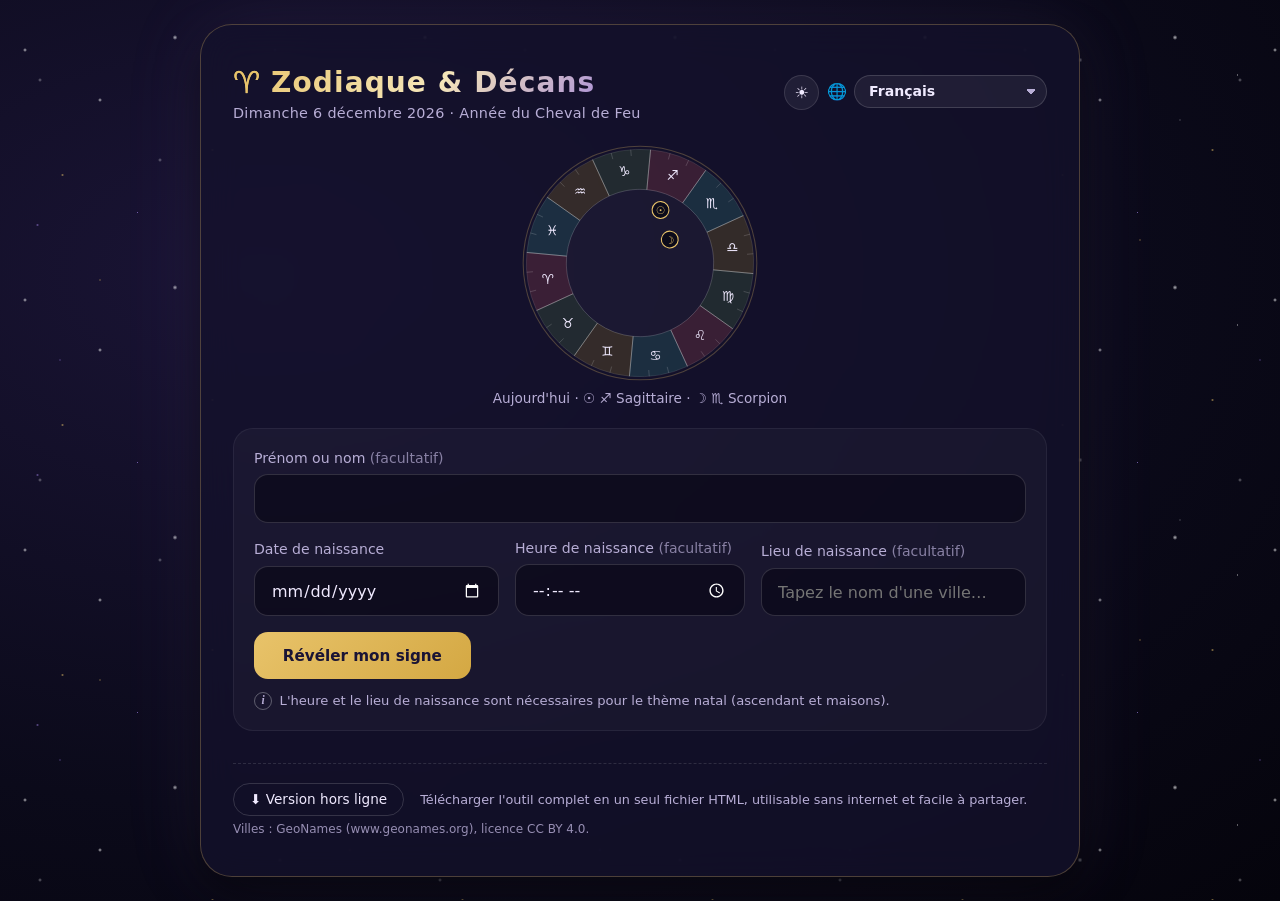
==== commit 9d2bcc4a: "v2.0 14" ====
--- a/index.html
+++ b/index.html
@@ -153,7 +153,18 @@
 }
 @keyframes spinSlow{ to{transform:rotate(360deg)} }
 
-.langs{ display:flex; gap:.35rem; flex-wrap:wrap; }
+.langs{ display:flex; align-items:center; gap:.4rem; position:relative; }
+.lang-globe{ font-size:1rem; opacity:.85; }
+.lang-select{
+  background:var(--ov-06); border:1px solid var(--ov-15); color:var(--text); border-radius:999px;
+  padding:.45rem 2rem .45rem .9rem; font-size:.88rem; font-weight:600; cursor:pointer; color-scheme:var(--scheme);
+  appearance:none; -webkit-appearance:none;
+  background-image:linear-gradient(45deg, transparent 50%, var(--muted) 50%), linear-gradient(135deg, var(--muted) 50%, transparent 50%);
+  background-position:calc(100% - 15px) 52%, calc(100% - 10px) 52%; background-size:5px 5px, 5px 5px; background-repeat:no-repeat;
+}
+[dir="rtl"] .lang-select{ padding:.45rem .9rem .45rem 2rem; background-position:15px 52%, 10px 52%; }
+.lang-select:hover{ border-color:var(--gold); }
+.lang-select:focus-visible{ outline:2px solid var(--gold); outline-offset:2px; }
 .lang-btn{
   background:var(--ov-06); border:1px solid var(--ov-12);
   color:var(--muted); padding:.4rem .75rem; border-radius:999px;
@@ -372,7 +383,7 @@
 .info-value{ color:var(--text); font-weight:600; font-size:.92rem; }
 .info-value .swatch{
   display:inline-block; width:12px; height:12px; border-radius:50%;
-  margin-right:4px; vertical-align:middle; border:1px solid var(--ov-30);
+  margin-inline-end:4px; vertical-align:middle; border:1px solid var(--ov-30);
 }
 
 .duo{ display:grid; grid-template-columns:1fr 1fr; gap:1.1rem; }
@@ -431,7 +442,7 @@
 .tr-head{ color:var(--text); font-size:.92rem; }
 .tr-sign{ color:var(--gold); font-variant-emoji:text; }
 .tr-aspect{ color:var(--muted); }
-.tr-when{ color:var(--gold); font-size:.8rem; margin-left:.3rem; }
+.tr-when{ color:var(--gold); font-size:.8rem; margin-inline-start:.3rem; }
 .transit p{ color:var(--muted); font-size:.88rem; line-height:1.55; margin-top:.15rem; }
 .sky-none{ color:var(--muted); font-size:.92rem; margin-top:1rem; }
 .positions{ list-style:none; display:flex; flex-direction:column; gap:.35rem; }
@@ -515,7 +526,7 @@
 .pair-axis .modal-element{ margin-top:.7rem; }
 
 /* Pied de l'image exportée */
-.export-foot{ margin-top:1.2rem; text-align:right; color:var(--muted); font-size:.8rem; letter-spacing:.08em; }
+.export-foot{ margin-top:1.2rem; text-align:end; color:var(--muted); font-size:.8rem; letter-spacing:.08em; }
 
 /* Pendant la bascule clair / sombre, aucune transition (voir setMode) */
 .theme-switching *, .theme-switching *::before, .theme-switching *::after{ transition:none !important; }
@@ -554,7 +565,7 @@
 /* Historique des recherches */
 .history{ display:flex; flex-wrap:wrap; align-items:center; gap:.45rem; margin:-.2rem 0 1rem; }
 .history[hidden]{ display:none; }
-.history-label{ color:var(--muted); font-size:.8rem; margin-right:.2rem; }
+.history-label{ color:var(--muted); font-size:.8rem; margin-inline-end:.2rem; }
 .history-chip{
   background:var(--ov-05); border:1px solid var(--ov-12); color:var(--text);
   border-radius:999px; padding:.35rem .8rem; font-size:.8rem; cursor:pointer; font-variant-emoji:text;
@@ -626,7 +637,7 @@
 .natal-table table{ width:100%; border-collapse:collapse; font-size:.88rem; color:var(--text); }
 .natal-table td{ padding:.32rem .3rem; border-bottom:1px dashed var(--ov-08); font-variant-emoji:text; }
 .nt-sym{ color:var(--gold); text-align:center; width:1.6rem; }
-.nt-retro{ color:var(--red); font-weight:700; text-align:right; }
+.nt-retro{ color:var(--red); font-weight:700; text-align:end; }
 .nt-angle td{ font-weight:600; }
 .natal-table th{ font-size:.68rem; font-weight:600; color:var(--muted); text-transform:uppercase; letter-spacing:.08em; padding:0 .3rem .3rem; }
 .nt-sign{ white-space:nowrap; }
@@ -687,7 +698,7 @@
   align-items:center; justify-content:center;
   font-size:.8rem; font-weight:800;
 }
-.decan-desc{ color:var(--muted); font-size:.95rem; line-height:1.6; margin-bottom:.8rem; font-style:italic; padding-left:.8rem; border-left:2px solid var(--purple); }
+.decan-desc{ color:var(--muted); font-size:.95rem; line-height:1.6; margin-bottom:.8rem; font-style:italic; padding-inline-start:.8rem; border-inline-start:2px solid var(--purple); }
 .traits{ display:flex; flex-wrap:wrap; gap:.5rem; }
 .trait-tag{
   background:rgba(232,195,106,.1); border:1px solid rgba(232,195,106,.25);
@@ -738,7 +749,7 @@
 }
 @keyframes modalIn{ from{opacity:0; transform:scale(.92) translateY(10px)} to{opacity:1; transform:scale(1) translateY(0)} }
 .modal-close{
-  position:absolute; top:.9rem; right:.9rem;
+  position:absolute; top:.9rem; inset-inline-end:.9rem;
   background:var(--ov-06); border:1px solid var(--ov-15);
   color:var(--text); width:32px; height:32px; border-radius:50%;
   cursor:pointer; font-size:1.1rem; display:flex; align-items:center; justify-content:center;
@@ -794,6 +805,10 @@
   .sky{ width:260px; height:260px; }
 }
 
+/* Écritures dont les lettres se lient ou se combinent (arabe, devanagari, thaï) : aucun espacement entre les lettres,
+   sinon les liaisons se cassent — à l'écran comme dans l'image exportée, où chaque lettre serait dessinée isolément */
+:root:is([lang="ar"], [lang="hi"], [lang="th"]) *{ letter-spacing:0 !important; }
+
 </style>
 <!-- Mode clair appliqué avant l'affichage, pour éviter un éclair sombre au chargement -->
 <script>try { if (localStorage.getItem('zodiac_theme') === 'light') document.documentElement.dataset.theme = 'light'; } catch (e) {}</script>
@@ -808,14 +823,9 @@
     </div>
     <div class="header-tools">
     <button type="button" class="theme-btn" id="themeBtn" aria-pressed="false"><span aria-hidden="true" id="themeIcon">☀</span></button>
-    <div class="langs" id="langs" role="group" aria-label="Language selector">
-      <button class="lang-btn active" data-lang="fr">FR</button>
-      <button class="lang-btn" data-lang="en">EN</button>
-      <button class="lang-btn" data-lang="es">ES</button>
-      <button class="lang-btn" data-lang="zh">中文</button>
-      <button class="lang-btn" data-lang="ru">RU</button>
-      <button class="lang-btn" data-lang="de">DE</button>
-      <button class="lang-btn" data-lang="it">IT</button>
+    <div class="langs" id="langs">
+      <span class="lang-globe" aria-hidden="true">🌐</span>
+      <select id="langSelect" class="lang-select" aria-label="Language"></select>
     </div>
     </div>
   </header>
@@ -1074,7 +1084,7 @@
   test('Chaque langue a exactement la structure du français', () => { for (const l in I18N) sameShape(I18N.fr, I18N[l], '', l); });
   test('Aucun texte d’interface ou de contenu resté en français', () => {
     // Mots identiques légitimes d'une langue à l'autre
-    const ALLOW = new Set(['de:sections.profile']);
+    const ALLOW = new Set(['de:sections.profile', 'tr:sections.profile']);
     for (const l in I18N) { if (l === 'fr') continue;
       for (const k in I18N.fr) if (typeof I18N.fr[k] === 'string') assert(I18N[l][k] !== I18N.fr[k] || ALLOW.has(`${l}:${k}`), `${l}.${k} en français`);
       for (const grp of ['labels', 'sections']) for (const k in I18N.fr[grp])
@@ -1153,9 +1163,9 @@
     for (const [a, b, rel] of [['ox','dog','punishment'],['rat','rabbit','punishment'],['dragon','dragon','selfPunish'],['rat','rat','same'],['snake','monkey','harmony']])
       assert(cnRelation(a, b) === rel, `${a}+${b} : ${cnRelation(a, b)}, attendu ${rel}`);
   });
-  test('Nom de l’année dans les 7 langues, sans trou ni accord manquant', () => {
+  test('Nom de l’année dans chaque langue, sans trou ni accord manquant', () => {
     const expected = { fr: 'Année du Cheval de Feu', en: 'Year of the Fire Horse', es: 'Año del Caballo de Fuego', zh: '火马年',
-      ru: 'Год Огненной Лошади', de: 'Jahr des Feuer-Pferdes', it: 'Anno del Cavallo di Fuoco' };
+      ru: 'Год Огненной Лошади', de: 'Jahr des Feuer-Pferdes', it: 'Anno del Cavallo di Fuoco', ja: '火のウマ年', ko: '붉은 말의 해', pt: 'Ano do Cavalo de Fogo', tr: 'Ateş Atı Yılı', ar: 'عام حصان النار', hi: 'अग्नि घोड़े का वर्ष', th: 'ปีมะเมีย ธาตุไฟ' };
     for (const l in I18N) {
       assert(cnYearName(I18N[l], 'horse', 'fire') === expected[l], `${l} : ${cnYearName(I18N[l], 'horse', 'fire')}`);
       for (const a of CN_ORDER) for (const e of CN_ELEMENTS) {
@@ -1661,9 +1671,22 @@
     assertEq(first('Moscou'), 'Moscow|RU', 'Moscou');
     assertEq(first('東京'), 'Tokyo|JP', 'écriture japonaise');
     assertEq(first('Le Caire'), 'Cairo|EG', 'article ignoré');
+    assertEq(first('القاهرة'), 'Cairo|EG', 'écriture arabe : article et variantes de lettres');
+    // Petites villes et grandes villes dans l'écriture de leur pays (noms choisis sans lettres d'autres langues)
+    assertEq(first('الدار البيضاء'), 'Casablanca|MA', 'Casablanca en arabe'); assertEq(first('تونس'), 'Tunis|TN', 'Tunis en arabe');
+    assertEq(first('Москва'), 'Moscow|RU', 'Moscou en russe'); assertEq(first('Санкт-Петербург'), 'Saint Petersburg|RU', 'Saint-Pétersbourg en russe');
+    assertEq(first('Удомля'), 'Udomlya|RU', 'petite ville russe'); assertEq(first('เชียงใหม่'), 'Chiang Mai|TH', 'thaï'); assertEq(first('부산'), 'Busan|KR', 'coréen');
     assert(searchPlaces('saint denis', 8).some(p => p.country === 'RE') && searchPlaces('st denis', 8).some(p => p.country === 'FR'), 'Saint-Denis (Réunion et France), « St » = « Saint »');
     assert(searchPlaces('papeete', 3).some(p => p.country === 'PF' && p.tz === 'Pacific/Tahiti'), 'Papeete');
     assertEq(searchPlaces('zzqx', 5).length, 0, 'aucun résultat');
+    const tokyo = birthPlace('Tokyo|JP');
+    assertEq(placeName(tokyo, 'ja'), '東京', 'nom japonais'); assertEq(placeName(tokyo, 'zh'), '东京', 'nom chinois simplifié');
+    assertEq(placeName(birthPlace('Osaka|JP'), 'ja'), '大阪', 'Osaka en idéogrammes, pas en hiragana');
+    assertEq(placeName(birthPlace('Guangzhou|CN'), 'ja'), '広州', 'forme japonaise'); assertEq(placeName(birthPlace('Guangzhou|CN'), 'zh'), '广州', 'forme simplifiée');
+    assertEq(placeName(birthPlace('Paris|FR'), 'ja'), 'パリ', 'katakana pour une ville étrangère');
+    assertEq(placeName(birthPlace('Seoul|KR'), 'ko'), 'Seoul', 'coréen : nom de la base (noms anciens et actuels mêlés)');
+    assertEq(placeName(tokyo, 'fr'), 'Tokyo', 'alphabet latin : nom de la base');
+    assertEq(placeName(birthPlace('Papeete|PF'), 'ja'), 'Papeete', 'petite ville sans nom traduit');
     assert(searchPlaces('a', 8).length === 8, 'limite de résultats');
   });
 
@@ -2359,7 +2382,8 @@
   ["Rio de Janeiro","BR",-22.91,-43.17,"America/Sao_Paulo"]
 ];
 /* Ville par défaut selon la langue, tant qu'aucun lieu n'a été choisi */
-const DEFAULT_CITY = { fr:"Paris", en:"London", es:"Madrid", zh:"北京 Beijing", ru:"Moskva", de:"Berlin", it:"Roma" };
+const DEFAULT_CITY = { fr:"Paris", en:"London", es:"Madrid", zh:"北京 Beijing", ru:"Moskva", de:"Berlin", it:"Roma",
+  ja:"東京 Tokyo", ko:"서울 Seoul", pt:"São Paulo", tr:"İstanbul", ar:"Le Caire", hi:"Delhi", th:"Bangkok" };
 
 </script>
 <script>
@@ -2380,6 +2404,18 @@
   for (const k in over) if (!(k in base)) out[k] = over[k];
   return out;
 }
+
+/* Langues de l'appli : code, nom dans sa propre langue. Le menu n'affiche que celles dont le fichier est chargé.
+   Ordre : langues européennes, puis Moyen-Orient, Inde, Asie. */
+const LANGS = [
+  ['fr', 'Français'], ['en', 'English'], ['es', 'Español'], ['pt', 'Português (Brasil)'], ['it', 'Italiano'], ['de', 'Deutsch'],
+  ['tr', 'Türkçe'], ['ru', 'Русский'], ['ar', 'العربية'], ['hi', 'हिन्दी'], ['th', 'ไทย'], ['zh', '中文'], ['ja', '日本語'], ['ko', '한국어']
+];
+const RTL_LANGS = ['ar'];   // écriture de droite à gauche
+/* Formats de date et de nombre : portugais du Brésil ; arabe avec chiffres occidentaux, cohérents avec les degrés
+   et les heures affichés ailleurs. Le thaï garde le calendrier bouddhiste (2525 pour 1982), comme en Thaïlande. */
+const INTL_LOCALE = { pt: 'pt-BR', ar: 'ar-u-nu-latn' };
+const loc = lang => INTL_LOCALE[lang] || lang;
 
 </script>
 <script>
@@ -7243,6 +7279,4808 @@
 </script>
 <script>
 /* ============================================================
+   Zodiaque & Décans — traduction : japonais
+   Fusionnée sur le français : une clé manquante s'affiche en français.
+   ============================================================ */
+I18N.ja = deepMerge(I18N.fr, {
+  appTitle: "星座とデーカン",
+  labelName: "名前",
+  labelBirthDate: "生年月日",
+  labelBirthTime: "出生時刻",
+  optional: "（任意）",
+  btnReveal: "星座を調べる",
+  btnReset: "新しく調べる",
+  btnExport: "画像として保存",
+  btnShare: "共有",
+  shareCopied: "リンクをコピーしました！",
+  exported: "画像を保存しました ✓",
+  errorNoDate: "日付を選択してください。",
+  errorInvalid: "無効な日付です。",
+  exportError: "画像を保存できませんでした。",
+  close: "閉じる",
+  langSelector: "言語の選択",
+  cuspSign: "この日は太陽が星座を移る日です。正確な結果のために出生時刻を入力してください。",
+  cuspDecan: "この日は太陽がデーカンを移る日です。正確な結果のために出生時刻を入力してください。",
+  searching: "星空を探しています…",
+  found: "星座が見つかりました",
+  decanLabel: ["第1デーカン", "第2デーカン", "第3デーカン"],
+  sections: {
+    profile: "プロフィール",
+    strengthWeak: "長所と短所",
+    loveCareer: "恋愛と仕事",
+    decan: "デーカン",
+    affinities: "相性",
+    affinityHint: "星座をクリックすると詳細が表示されます",
+    quickInfo: "基本情報",
+    western: "西洋占星術",
+    chinese: "東洋の干支",
+    yearElement: "年の五行"
+  },
+  labels: {
+    dateRange: "通常の期間",
+    sunPosition: "太陽の位置",
+    modality: "区分",
+    ruler: "支配星",
+    luckyNumbers: "数字",
+    colors: "色",
+    stone: "石",
+    day: "曜日",
+    strengths: "長所",
+    weaknesses: "短所",
+    love: "恋愛",
+    career: "仕事",
+    natalMoon: "出生時の月",
+    moonSign: "月星座"
+  },
+  signNames: {
+    aries: "牡羊座",
+    taurus: "牡牛座",
+    gemini: "双子座",
+    cancer: "蟹座",
+    leo: "獅子座",
+    virgo: "乙女座",
+    libra: "天秤座",
+    scorpio: "蠍座",
+    sagittarius: "射手座",
+    capricorn: "山羊座",
+    aquarius: "水瓶座",
+    pisces: "魚座"
+  },
+  summaries: {
+    aries: "火星が支配する火の星座。エネルギッシュで勇敢な開拓者である牡羊座は、情熱をもって目標へ突き進みます。",
+    taurus: "金星が支配する地の星座。誠実で忍耐強く感覚豊かな牡牛座は、安定とささやかな喜びを求めます。",
+    gemini: "水星が支配する風の星座。好奇心旺盛で順応性が高く機知に富む双子座は、学ぶことと話すことが大好きです。",
+    cancer: "月が支配する水の星座。繊細で面倒見がよく直感的な蟹座は、自分のルーツを深く大切にします。",
+    leo: "太陽が支配する火の星座。カリスマ性があり寛大で創造的な獅子座は、輝き、人を励ますことを好みます。",
+    virgo: "水星が支配する地の星座。分析的で几帳面、そして親切な乙女座は、完璧を目指します。",
+    libra: "金星が支配する風の星座。外交的で美意識が高く社交的な天秤座は、調和と公正を求めます。",
+    scorpio: "冥王星が支配する水の星座。情熱的で神秘的な蠍座は、何事にも全身全霊で向き合います。",
+    sagittarius: "木星が支配する火の星座。冒険好きで楽観的、哲学的な射手座は、自由を渇望します。",
+    capricorn: "土星が支配する地の星座。野心的で規律正しく責任感のある山羊座は、長く続くものを築きます。",
+    aquarius: "天王星が支配する風の星座。独創的で博愛的、自立した水瓶座は、人とは違う視点で考えます。",
+    pisces: "海王星が支配する水の星座。夢見がちで共感力が高く芸術的な魚座は、目に見えない世界とつながっています。"
+  },
+  strengths: {
+    aries: ["勇気", "決断力", "情熱"],
+    taurus: ["誠実さ", "忍耐", "信頼性"],
+    gemini: ["好奇心", "適応力", "機転"],
+    cancer: ["共感力", "誠実さ", "直感"],
+    leo: ["カリスマ性", "寛大さ", "創造性"],
+    virgo: ["緻密さ", "分析力", "信頼性"],
+    libra: ["協調性", "魅力", "公平さ"],
+    scorpio: ["集中力", "誠実さ", "人を惹きつける力"],
+    sagittarius: ["楽観性", "冒険心", "正直さ"],
+    capricorn: ["向上心", "規律", "責任感"],
+    aquarius: ["独創性", "博愛精神", "自立心"],
+    pisces: ["共感力", "想像力", "優しさ"]
+  },
+  weaknesses: {
+    aries: ["せっかち", "衝動的", "頑固"],
+    taurus: ["頑固", "独占欲", "融通が利かない"],
+    gemini: ["移り気", "表面的", "神経質"],
+    cancer: ["傷つきやすい", "独占欲", "気分屋"],
+    leo: ["プライドが高い", "見栄っ張り", "高圧的"],
+    virgo: ["完璧主義", "心配性", "批判的"],
+    libra: ["優柔不断", "八方美人", "依存的"],
+    scorpio: ["嫉妬深い", "独占欲", "根に持つ"],
+    sagittarius: ["軽率", "移り気", "率直すぎる"],
+    capricorn: ["融通が利かない", "悲観的", "冷たい"],
+    aquarius: ["よそよそしい", "反抗的", "妥協しない"],
+    pisces: ["お人よし", "現実逃避", "傷つきやすい"]
+  },
+  love: {
+    aries: "情熱的でまっすぐ。相手を追いかけるのが好きで、退屈を嫌います。",
+    taurus: "一途でロマンチック。安心感と優しさを求めます。",
+    gemini: "魅力的で遊び心があり、知的な刺激を必要とします。",
+    cancer: "優しく守ってくれるタイプ。安心できる居場所を求めます。",
+    leo: "情熱的でロマンチック。称賛され、大切にされることを好みます。",
+    virgo: "細やかで献身的。気持ちを控えめに表現します。",
+    libra: "ロマンチックで調和を重んじ、バランスの取れたパートナーを求めます。",
+    scorpio: "情熱的で一体感を求め、深く一途に愛します。",
+    sagittarius: "自由で熱い心の持ち主。自分の時間と冒険を必要とします。",
+    capricorn: "誠実で控えめ。長く続く関係を築きます。",
+    aquarius: "型にはまらず自由。知的なつながりを求めます。",
+    pisces: "ロマンチックで一体感を求め、絶対的な愛を夢見ます。"
+  },
+  career: {
+    aries: "リーダーシップ、起業、行動力が求められる分野で活躍します。",
+    taurus: "金融、ものづくり、食の分野で力を発揮します。",
+    gemini: "報道、マーケティング、教育の分野で輝きます。",
+    cancer: "ケア、教育、不動産の分野で力を発揮します。",
+    leo: "芸術、エンターテインメント、経営の分野で輝きます。",
+    virgo: "医療、研究、分析の分野で活躍します。",
+    libra: "法律、ファッション、デザインの分野で力を発揮します。",
+    scorpio: "心理学、調査、金融の分野で活躍します。",
+    sagittarius: "旅行、教育、国際的な分野で輝きます。",
+    capricorn: "経営管理、政治、建築の分野で力を発揮します。",
+    aquarius: "テクノロジー、科学、NGOの分野で輝きます。",
+    pisces: "芸術、音楽、スピリチュアルな分野で力を発揮します。"
+  },
+  rulers: {
+    mars: "火星",
+    venus: "金星",
+    mercury: "水星",
+    moon: "月",
+    sun: "太陽",
+    pluto: "冥王星",
+    jupiter: "木星",
+    saturn: "土星",
+    uranus: "天王星",
+    neptune: "海王星"
+  },
+  colors: {
+    red: "赤",
+    white: "白",
+    green: "緑",
+    brown: "茶",
+    yellow: "黄",
+    silver: "銀",
+    gold: "金",
+    orange: "オレンジ",
+    pink: "ピンク",
+    blue: "青",
+    black: "黒",
+    purple: "紫",
+    seaGreen: "シーグリーン"
+  },
+  stones: {
+    diamond: "ダイヤモンド",
+    emerald: "エメラルド",
+    pearl: "真珠",
+    moonstone: "ムーンストーン",
+    ruby: "ルビー",
+    sapphire: "サファイア",
+    opal: "オパール",
+    topaz: "トパーズ",
+    turquoise: "ターコイズ",
+    garnet: "ガーネット",
+    amethyst: "アメジスト",
+    aquamarine: "アクアマリン"
+  },
+  modalities: { cardinal: "活動宮", fixed: "不動宮", mutable: "柔軟宮" },
+  elements: { fire: "火", earth: "地", air: "風", water: "水" },
+  compat: {
+    levels: {
+      1: "緊張をはらむ関係。惹かれ合うこともありますが、衝突しがちです。",
+      2: "刺激的ですが、難しさもある関係です。",
+      3: "まずまずの相性。お互いの努力で良い関係を築けます。",
+      4: "とても相性が良く、少しの歩み寄りで自然に分かり合えます。",
+      5: "ソウルメイト。自然で深い絆があります。"
+    },
+    pairs: {
+      fire_fire: "燃え上がる二つの炎。激しい情熱がありますが、燃え尽きる危険も。",
+      fire_air: "風が炎をあおります。知的な共感と、分かち合う熱意。",
+      fire_earth: "地が火を覆います。忍耐と歩み寄りが必要です。",
+      fire_water: "水が火を消します。正反対の要素ですが、強く惹かれ合います。",
+      earth_earth: "二つの地。安定と信頼がありますが、マンネリに注意。",
+      earth_air: "地と風。異なるリズムを合わせる必要があります。",
+      earth_water: "水が地を潤します。成長と支え合い、実りある関係。",
+      air_air: "二つの風。心の通い合いがありますが、表面的になる危険も。",
+      air_water: "風が水を揺らします。知性が深い感情と出会います。",
+      water_water: "二つの水。感情が溶け合い、言葉なしに分かり合えます。"
+    }
+  },
+  pair: {
+    title: "二人の相性",
+    partnerName: "相手の名前",
+    partnerDate: "相手の生年月日",
+    partnerTime: "相手の出生時刻",
+    compare: "比べる",
+    you: "あなた",
+    other: "相手",
+    global: "総合的な相性",
+    western: "星座",
+    chinese: "干支",
+    moon: "月星座・心の相性",
+    moonUnknown: "月星座を比べるには出生時刻を入力してください。どちらかの誕生日に月が星座を移っています。",
+    invalid: "生年月日が無効です。",
+    noDate: "相手の生年月日を入力してください。",
+    note: "西洋占星術と東洋の干支の伝統にもとづく象徴的な相性です。総合的な相性は、利用できる項目の平均です。"
+  },
+  theme: { light: "ライトモード" },
+  wheel: { title: "黄道十二宮", today: "今日", birth: "誕生時" },
+  history: { title: "最近の検索", clear: "履歴を消去" },
+  offline: {
+    button: "オフライン版",
+    hint: "ツール全体を1つのHTMLファイルとしてダウンロード。インターネットなしで使え、共有も簡単です。",
+    opened: "スタンドアロン版が新しいタブで開きます。そのタブで「オフライン版」をクリックすると保存できます。"
+  },
+  labelBirthPlace: "出生地",
+  placeNone: "— 未指定 —",
+  infoLabel: "詳しい説明",
+  timePlaceHint: "ネイタルチャート（アセンダントとハウス）には出生時刻と出生地が必要です。",
+  placePlaceholder: "都市名を入力…",
+  placeNoMatch: "都市が見つかりません。最寄りの都市を試してください。",
+  placeUnknown: "出生地を認識できません。候補の一覧から都市を選んでください（最寄りの都市で構いません）。",
+  placeClear: "出生地を消去",
+  placesCredit: "都市データ：GeoNames（www.geonames.org）、CC BY 4.0 ライセンス。",
+  decanTraits: {
+    aries: [
+      [["開拓者", "情熱的", "征服者"], "火星のもとにあるこのデーカンは、牡羊座の純粋な姿を体現します。開拓精神にあふれ、情熱的で征服心が旺盛です。"],
+      [["カリスマ的", "誇り高い", "寛大"], "太陽のもとにあるこのデーカンは、牡羊座をやわらげます。よりカリスマ的で、誇り高く寛大です。"],
+      [["冒険好き", "楽観的", "おおらか"], "木星のもとにあるこのデーカンは、牡羊座の視野を広げます。より楽観的で冒険好き、おおらかです。"]
+    ],
+    taurus: [
+      [["官能的", "誠実", "美を愛する"], "金星のもとにあるこのデーカンは、牡牛座の純粋な姿を体現します。官能的で誠実、美しいものを愛します。"],
+      [["実際的", "好奇心旺盛", "器用"], "水星のもとにあるこのデーカンは、牡牛座をより好奇心旺盛で実際的、器用にします。"],
+      [["粘り強い", "野心的", "厳格"], "土星のもとにあるこのデーカンは、牡牛座をより厳格で粘り強く、野心的にします。"]
+    ],
+    gemini: [
+      [["機敏", "好奇心旺盛", "話し上手"], "水星のもとにあるこのデーカンは、双子座の純粋な姿を体現します。機敏で好奇心旺盛、おしゃべり好きです。"],
+      [["魅力的", "社交的", "美を愛する"], "金星のもとにあるこのデーカンは、双子座を彩ります。より魅力的で社交的、美意識が高くなります。"],
+      [["独創的", "革新的", "自立的"], "天王星のもとにあるこのデーカンは、双子座を際立たせます。より独創的で革新的、自立的になります。"]
+    ],
+    cancer: [
+      [["感情豊か", "面倒見がよい", "誠実"], "月のもとにあるこのデーカンは、蟹座の純粋な姿を体現します。感情豊かで面倒見がよく、誠実です。"],
+      [["情熱的", "意志が強い", "打たれ強い"], "冥王星のもとにあるこのデーカンは、蟹座をより情熱的で意志が強く、打たれ強くします。"],
+      [["直感的", "芸術的", "夢見がち"], "海王星のもとにあるこのデーカンは、蟹座をより夢見がちで直感的、芸術的にします。"]
+    ],
+    leo: [
+      [["カリスマ的", "寛大", "創造的"], "太陽のもとにあるこのデーカンは、獅子座の純粋な姿を体現します。輝きにあふれ、寛大で創造的です。"],
+      [["大胆", "冒険好き", "おおらか"], "木星のもとにあるこのデーカンは、獅子座をより冒険好きで大胆、おおらかにします。"],
+      [["闘志がある", "意志が強い", "リーダー"], "火星のもとにあるこのデーカンは、獅子座をより闘志にあふれ、意志が強いリーダーにします。"]
+    ],
+    virgo: [
+      [["分析的", "几帳面", "実際的"], "水星のもとにあるこのデーカンは、乙女座の純粋な姿を体現します。分析的で几帳面、実際的です。"],
+      [["粘り強い", "頼りになる", "整然"], "土星のもとにあるこのデーカンは、乙女座をより整然として頼りになり、粘り強くします。"],
+      [["繊細", "創造的", "美を愛する"], "金星のもとにあるこのデーカンは、乙女座をやわらげます。より繊細で創造的、美意識が高くなります。"]
+    ],
+    libra: [
+      [["外交的", "社交的", "美を愛する"], "金星のもとにあるこのデーカンは、天秤座の純粋な姿を体現します。外交的で社交的、美意識が高いです。"],
+      [["先見的", "自立的", "独創的"], "天王星のもとにあるこのデーカンは、天秤座をより独創的で自立的、先見の明があるものにします。"],
+      [["好奇心旺盛", "知的", "雄弁"], "水星のもとにあるこのデーカンは、天秤座をより知的で好奇心旺盛、雄弁にします。"]
+    ],
+    scorpio: [
+      [["情熱的", "一途", "人を惹きつける"], "冥王星のもとにあるこのデーカンは、蠍座の純粋な姿を体現します。情熱的で一途、人を強く惹きつけます。"],
+      [["直感的", "神秘的", "共感力が高い"], "海王星のもとにあるこのデーカンは、蠍座をより神秘的で直感的、共感力の高いものにします。"],
+      [["感情豊か", "面倒見がよい", "一体感を求める"], "月のもとにあるこのデーカンは、蠍座をより感情豊かで面倒見がよく、一体感を求めるものにします。"]
+    ],
+    sagittarius: [
+      [["冒険好き", "楽観的", "哲学的"], "木星のもとにあるこのデーカンは、射手座の純粋な姿を体現します。冒険好きで楽観的、哲学的です。"],
+      [["情熱的", "大胆", "征服者"], "火星のもとにあるこのデーカンは、射手座をより情熱的で大胆、征服心旺盛にします。"],
+      [["輝きがある", "創造的", "寛大"], "太陽のもとにあるこのデーカンは、射手座をより輝きにあふれ、創造的で寛大にします。"]
+    ],
+    capricorn: [
+      [["野心的", "規律正しい", "責任感がある"], "土星のもとにあるこのデーカンは、山羊座の純粋な姿を体現します。野心的で規律正しく、責任感があります。"],
+      [["忍耐強い", "繊細", "美を愛する"], "金星のもとにあるこのデーカンは、山羊座をやわらげます。より忍耐強く繊細で、美意識が高くなります。"],
+      [["几帳面", "分析的", "現実的"], "水星のもとにあるこのデーカンは、山羊座をより几帳面で分析的、現実的にします。"]
+    ],
+    aquarius: [
+      [["独創的", "博愛的", "先見的"], "天王星のもとにあるこのデーカンは、水瓶座の純粋な姿を体現します。独創的で博愛的、先見の明があります。"],
+      [["好奇心旺盛", "社交的", "発明好き"], "水星のもとにあるこのデーカンは、水瓶座をより好奇心旺盛で社交的、発想豊かにします。"],
+      [["調和的", "温かい", "理想主義"], "金星のもとにあるこのデーカンは、水瓶座をより調和的で温かく、理想主義的にします。"]
+    ],
+    pisces: [
+      [["夢見がち", "共感力が高い", "芸術的"], "海王星のもとにあるこのデーカンは、魚座の純粋な姿を体現します。夢見がちで共感力が高く、芸術的です。"],
+      [["直感的", "感情豊か", "思いやりがある"], "月のもとにあるこのデーカンは、魚座をより直感的で感情豊か、思いやりのあるものにします。"],
+      [["情熱的", "打たれ強い", "変容をもたらす"], "冥王星のもとにあるこのデーカンは、魚座をより情熱的で打たれ強く、変容をもたらすものにします。"]
+    ]
+  },
+  cn: {
+    names: {
+      rat: "ネズミ",
+      ox: "ウシ",
+      tiger: "トラ",
+      rabbit: "ウサギ",
+      dragon: "タツ",
+      snake: "ヘビ",
+      horse: "ウマ",
+      goat: "ヒツジ",
+      monkey: "サル",
+      rooster: "トリ",
+      dog: "イヌ",
+      pig: "イノシシ"
+    },
+    summaries: {
+      rat: "機転が利き、創意工夫に富み魅力的なネズミは、チャンスを逃さず、決して手詰まりになりません。",
+      ox: "忍耐強く勤勉で頼りになるウシは、着実に前進し、しっかりした土台を築きます。",
+      tiger: "勇敢で情熱的、独立心の強いトラは、冒険へと飛び込み、自分の信念を守ります。",
+      rabbit: "穏やかで洗練され、外交的なウサギは、調和を求め、暮らしを楽しむ術を心得ています。",
+      dragon: "力強く野心的で輝きのあるタツは、人々を鼓舞し、何事も大きく構想します。",
+      snake: "賢く直感的で優雅なヘビは、行動する前によく考え、物事の奥にある謎を見抜きます。",
+      horse: "自由でエネルギッシュ、熱意にあふれるウマは、動き回ることと広い世界を愛します。",
+      goat: "穏やかで芸術的、思いやりのあるヒツジは、身の回りに平和と美しさを求めます。",
+      monkey: "賢く好奇心旺盛でユーモアにあふれるサルは、どんなことにも解決策を見つけます。",
+      rooster: "率直で整理上手、働き者のトリは、正確さと丁寧な仕事を好みます。",
+      dog: "誠実で公正、面倒見のよいイヌは、大切な人と正しい大義を守ります。",
+      pig: "まっすぐで誠実、情に厚いイノシシは、目標に向かって一直線に進み、ささやかな喜びを皆と分かち合います。"
+    },
+    strengths: {
+      rat: ["創意工夫", "魅力", "適応力"],
+      ox: ["粘り強さ", "信頼性", "正直さ"],
+      tiger: ["勇気", "寛大さ", "カリスマ性"],
+      rabbit: ["細やかさ", "協調性", "慎重さ"],
+      dragon: ["エネルギー", "向上心", "自信"],
+      snake: ["知恵", "直感", "優雅さ"],
+      horse: ["熱意", "独立心", "社交性"],
+      goat: ["創造性", "優しさ", "共感力"],
+      monkey: ["知性", "ユーモア", "多才さ"],
+      rooster: ["几帳面さ", "率直さ", "勇気"],
+      dog: ["誠実さ", "正直さ", "正義感"],
+      pig: ["寛大さ", "誠実さ", "まっすぐさ"]
+    },
+    weaknesses: {
+      rat: ["ご都合主義", "欲張り", "神経質"],
+      ox: ["頑固", "融通が利かない", "根に持つ"],
+      tiger: ["衝動的", "反抗的", "せっかち"],
+      rabbit: ["優柔不断", "争いを避ける", "傷つきやすい"],
+      dragon: ["プライドが高い", "不寛容", "せっかち"],
+      snake: ["疑い深い", "嫉妬深い", "秘密主義"],
+      horse: ["せっかち", "移り気", "自己中心的"],
+      goat: ["心配性", "悲観的", "依存的"],
+      monkey: ["いたずら好き", "見栄っ張り", "落ち着きがない"],
+      rooster: ["批判的", "自慢好き", "完璧主義"],
+      dog: ["心配性", "悲観的", "疑い深い"],
+      pig: ["お人よし", "やりすぎ", "向こう見ず"]
+    },
+    love: {
+      rat: "気配り上手で情が深く、信頼を寄せた相手には誠実であり続けます。",
+      ox: "控えめで誠実。長く愛し続け、身近な人を守ります。",
+      tiger: "情熱的で一途。激しい恋をし、自由を必要とします。",
+      rabbit: "優しく気配り上手で、穏やかで安心できる家庭を求めます。",
+      dragon: "情熱的で人を惹きつけますが、心から身をゆだねるのはそれにふさわしい相手だけです。",
+      snake: "魅惑的で独占欲が強く、深く、そして奥ゆかしく愛します。",
+      horse: "ロマンチックで情熱的。すぐに恋に落ちますが、自分の自由を大切にします。",
+      goat: "優しく献身的で、心の安心と思いやりを必要とします。",
+      monkey: "遊び心があり魅力的で、刺激を与えてくれるパートナーを求めます。",
+      rooster: "誠実で面倒見がよく、具体的な行動で愛情を示します。",
+      dog: "誠実で真摯。一度信頼すると、生涯を共にする覚悟で向き合います。",
+      pig: "温かく献身的で、見返りを求めず、深い優しさで愛します。"
+    },
+    career: {
+      rat: "商業、執筆、戦略を立てる仕事で輝きます。",
+      ox: "農業、産業、金融、ものづくりの分野で力を発揮します。",
+      tiger: "指揮、起業、リスクを伴う仕事で活躍します。",
+      rabbit: "芸術、外交、コンサルティング、インテリアの分野で力を発揮します。",
+      dragon: "経営、政治、エンターテインメント、イノベーションの分野で輝きます。",
+      snake: "研究、心理学、金融、哲学の分野で活躍します。",
+      horse: "旅行、営業、コミュニケーション、スポーツの分野で輝きます。",
+      goat: "芸術、ケア、デザイン、教育の分野で力を発揮します。",
+      monkey: "科学、エンジニアリング、商業、エンターテインメントの分野で活躍します。",
+      rooster: "行政、医療、軍、報道の分野で輝きます。",
+      dog: "法律、福祉、医療、警備の分野で力を発揮します。",
+      pig: "飲食、エンターテインメント、福祉、不動産の分野で力を発揮します。"
+    },
+    elements: { wood: "木", fire: "火", earth: "土", metal: "金", water: "水" },
+    elementTraits: {
+      wood: [["寛大", "創造的", "理想主義"], "木の年：成長と寛大さ。木は干支の動物をより創造的で協力的、人に開かれたものにします。"],
+      fire: [["情熱的", "活動的", "大胆"], "火の年：エネルギーと情熱。火は干支の動物をより活動的で表現豊か、大胆にします。"],
+      earth: [["安定", "忍耐強い", "頼りになる"], "土の年：安定と忍耐。土は干支の動物をより現実的で頼りになり、落ち着いたものにします。"],
+      metal: [["意志が強い", "厳格", "野心的"], "金の年：力と厳しさ。金は干支の動物をより意志が強く、要求が高く野心的にします。"],
+      water: [["直感的", "柔軟", "外交的"], "水の年：直感としなやかさ。水は干支の動物をより直感的で順応性があり、外交的にします。"]
+    },
+    yin: "陰",
+    yang: "陽",
+    polarityDesc: { yin: "陰：受容的で、内に向かうエネルギー。", yang: "陽：活動的で、外に向かうエネルギー。" },
+    labels: { year: "旧暦の年", yearElement: "年の五行", polarity: "陰陽", fixedElement: "本来の五行", hourAnimal: "時刻の干支" },
+    hourNote: "出生時刻で決まる、あなたの「東洋のアセンダント」です。",
+    noHour: "出生時刻を入力すると、時刻の干支がわかります。",
+    outOfRange: "干支は1900年から2100年までの生まれに対応しています。",
+    relationNames: {
+      harmony: "六合（りくごう）",
+      triad: "三合（さんごう）",
+      clash: "冲（ちゅう）",
+      harm: "害（がい）",
+      punishment: "刑（けい）",
+      selfPunish: "同じ干支（自刑）",
+      same: "同じ干支",
+      neutral: "中立の関係"
+    },
+    relations: {
+      harmony: "ひそかな同盟関係。二つの干支は自然に補い合い、長く支え合います。",
+      triad: "同じ三合のグループ。価値観もエネルギーも同じで、自然にスムーズに分かり合えます。",
+      clash: "十二支の輪で向かい合う干支。惹かれ合うこともありますが、緊張や性格のぶつかり合いがよく起こります。",
+      harm: "消耗しがちな関係。気をつけないと、誤解や小さな傷が積み重なります。",
+      punishment: "厳しい関係性。互いの欠点が表に出やすく、大きな努力が必要です。",
+      selfPunish: "同じ性質が欠点を増幅させます。本当の仲間意識がありますが、行き過ぎに注意。",
+      same: "同じ性質の二人。すぐに理解し合えますが、補い合う部分は少なめです。",
+      neutral: "伝統的には特別な結びつきはありません。すべては二人とお互いの努力次第です。"
+    },
+    yearOf: {
+      rat: "{el}のネズミ年",
+      ox: "{el}のウシ年",
+      tiger: "{el}のトラ年",
+      rabbit: "{el}のウサギ年",
+      dragon: "{el}のタツ年",
+      snake: "{el}のヘビ年",
+      horse: "{el}のウマ年",
+      goat: "{el}のヒツジ年",
+      monkey: "{el}のサル年",
+      rooster: "{el}のトリ年",
+      dog: "{el}のイヌ年",
+      pig: "{el}のイノシシ年"
+    },
+    yearElementOf: { wood: "木", fire: "火", earth: "土", metal: "金", water: "水" }
+  },
+  horo: {
+    title: "ホロスコープ",
+    day: "今日",
+    week: "今週",
+    date: "日付",
+    weekOf: "{start}〜{end}の週",
+    groups: { major: "大きな流れ", moment: "いまの雰囲気", retro: "逆行", positions: "天体の位置", moon: "今週の月" },
+    aspects: { conj: "あなたの星座に滞在", trine: "トライン", square: "スクエア", opp: "オポジション" },
+    when: { from: "{d}から", until: "{d}まで", range: "{a}〜{b}" },
+    none: "あなたの星座に目立ったトランジットはありません。穏やかな空を楽しみましょう。",
+    note: "天体の位置は現地時間の正午で計算しています。解釈は占星術の伝統にもとづく象徴的なものです。",
+    retrograde: "逆行",
+    phases: ["新月", "三日月", "上弦の月", "十三夜月", "満月", "寝待月", "下弦の月", "有明月"],
+    texts: {
+      sun: {
+        conj: "あなたの季節です。活力と自信が最高潮。計画を打ち出すのにぴったりの時です。",
+        trine: "エネルギーが自然に流れ、気分も上々。あなたの取り組みは好意的に受け入れられます。",
+        square: "少しペースが落ちる時。体力を温存し、無用な力比べは避けましょう。",
+        opp: "周りの人が主役になる時。自分を押し出すより協力を大切に。"
+      },
+      moon: {
+        conj: "感情が敏感になる時。今日は直感が冴えているので、耳を傾けましょう。",
+        trine: "心が穏やかな日。誰かと過ごす時間に向いています。",
+        square: "気分が変わりやすい時。反応する前にひと呼吸置きましょう。",
+        opp: "人の期待に敏感になる時。与えることと受け取ることのバランスを。"
+      },
+      mercury: {
+        conj: "頭が冴え、言葉もすらすら。交渉、執筆、説得に最適です。",
+        trine: "やり取りがスムーズ。手続きや契約、移動に良いタイミングです。",
+        square: "誤解が生じやすい時。メッセージを読み返し、細部を確認しましょう。",
+        opp: "周囲と活発な議論に。話すのと同じくらい耳を傾けましょう。"
+      },
+      venus: {
+        conj: "魅力が最高潮。出会い、仲直り、楽しみごとに恵まれます。",
+        trine: "人間関係に優しさが満ちる時。恋愛にも金運にも良い流れです。",
+        square: "恋愛で小さな不満が出やすい時。衝動買いは控えましょう。",
+        opp: "相手との関係がすべての中心に。恋愛では歩み寄りが大切です。"
+      },
+      mars: {
+        conj: "エネルギーが倍増。突き進みましょう。ただし、せっかちと衝突には注意。",
+        trine: "活力がうまく生かされる時。努力が実を結びます。",
+        square: "緊張とイライラが高まりがち。スポーツや行動でエネルギーを発散しましょう。",
+        opp: "力関係が生まれやすい時。戦う場面は慎重に選びましょう。"
+      },
+      jupiter: {
+        conj: "拡大の時期。幸運が微笑みます。もっと大きく考えてみましょう。",
+        trine: "チャンスの予感。支援や良い知らせが状況を変えるかもしれません。",
+        square: "楽観しすぎに注意。守れない約束はしないようにしましょう。",
+        opp: "周りの人が扉を開いてくれます。約束ごとは現実的に。"
+      },
+      saturn: {
+        conj: "土台づくりの時期。努力と厳しさが長く続く基盤を築きます。",
+        trine: "安定と誠実さ。長期的な計画が着実に進みます。",
+        square: "障害や遅れが生じる時。焦らずに。一つひとつの困難があなたを成長させます。",
+        opp: "人への責任を担う時。約束を守れば、きちんと報われます。"
+      },
+      uranus: {
+        conj: "変化の風。思いがけない出来事が習慣を揺さぶります。柔軟に。",
+        trine: "新しいアイデアと解放感。思い切って個性を出しましょう。",
+        square: "驚きと不安定さ。代わりの案を用意しておきましょう。",
+        opp: "身近な人があなたを驚かせます。居心地の良い場所から一歩踏み出して。"
+      },
+      neptune: {
+        conj: "想像力と直感が高まります。夢を見ながらも、足は地につけて。",
+        trine: "ひらめきと芸術的な感性。創造性が育つ雰囲気です。",
+        square: "曖昧さと思い込みに注意。決める前に事実を確かめましょう。",
+        opp: "うますぎる話には用心を。あいまいな状況ははっきりさせましょう。"
+      },
+      pluto: {
+        conj: "深い変容の時。一つの章が終わり、新しい始まりが訪れます。",
+        trine: "自分の力が強まる時。状況を自分に有利に変えることができます。",
+        square: "大きな見直しの時。もう合わなくなったものは手放しましょう。",
+        opp: "人間関係に力の駆け引きが生まれがち。透明性を大切に。"
+      }
+    },
+    retroTexts: {
+      mercury: "契約、メッセージ、機器には注意を。見直しや再確認に最適な時期です。",
+      venus: "過去の恋愛を振り返る時。恋愛の大事な決断は急がないで。",
+      mars: "エネルギーが内側に向かいます。新しく始めるより、やり直しを。",
+      jupiter: "広げるより、これまでに得たものを固める時期です。",
+      saturn: "生活の土台や根本的な約束を見直しましょう。",
+      uranus: "変化は水面下で熟しています。",
+      neptune: "幻想が晴れ、物事がはっきり見えてきます。",
+      pluto: "内面の取り組みと、静かな変容の時期です。"
+    }
+  },
+  map: {
+    title: "星空マップ",
+    place: "観測地",
+    myPosition: "📍 現在地",
+    locate: "現在地を使う",
+    locating: "位置を取得中…",
+    geoError: "位置情報を取得できません。一覧から都市を選んでください。",
+    time: "観測時刻",
+    visibleNow: "この時刻に見える天体",
+    noneVisible: "地平線の上に惑星はありません。",
+    daylight: "この時刻は昼間のため、星は見えません。",
+    meteors: "流星群",
+    meteorActive: "活動中・極大 {d}・1時間に最大{zhr}個",
+    meteorNext: "次の極大：{name}（{d}）",
+    eclipses: "次の日食・月食",
+    visibleHere: "ここから見える",
+    notVisibleHere: "ここからは見えない",
+    solarWhere: "地球上の一部の地域で見える",
+    note: "お使いの端末の時刻で計算した空です（大気差は考慮していません）。恒星データ：d3-celestial（O. Frohn、BSDライセンス）、ヒッパルコス星表。",
+    directions: ["北", "北東", "東", "南東", "南", "南西", "西", "北西"],
+    eclipseTypes: { T: "皆既日食", A: "金環日食", H: "金環皆既日食", P: "部分日食", t: "皆既月食", p: "部分月食", n: "半影月食" },
+    showers: {
+      quadrantids: "しぶんぎ座流星群",
+      lyrids: "4月こと座流星群",
+      etaAquariids: "みずがめ座η流星群",
+      deltaAquariids: "みずがめ座δ南流星群",
+      perseids: "ペルセウス座流星群",
+      draconids: "10月りゅう座流星群",
+      orionids: "オリオン座流星群",
+      leonids: "しし座流星群",
+      geminids: "ふたご座流星群",
+      ursids: "こぐま座流星群"
+    },
+    constellations: {
+      Ori: "オリオン座",
+      UMa: "おおぐま座",
+      UMi: "こぐま座",
+      Cas: "カシオペヤ座",
+      Cyg: "はくちょう座",
+      Cru: "みなみじゅうじ座",
+      Lyr: "こと座",
+      Aql: "わし座",
+      CMa: "おおいぬ座"
+    },
+    aboveHorizon: "地平線の上"
+  },
+  natal: {
+    title: "ネイタルチャート",
+    tabSigns: "星座と干支",
+    tabNatal: "ネイタルチャート",
+    tabsLabel: "結果の表示",
+    tabSignsSub: "シンプルな人物像",
+    tabNatalSub: "詳しい人物像",
+    completeFields: "出生時刻と出生地を入力",
+    ascendant: "アセンダント",
+    midheaven: "MC（天頂）",
+    positions: "出生時の天体の位置",
+    house: "ハウス",
+    reading: "チャートの読み解き",
+    aspects: "アスペクト",
+    noAspects: "主要なアスペクトはありません。",
+    needBoth: "出生時刻と出生地を入力すると、アセンダント、MC、ハウスがわかります。",
+    needTime: "出生時刻を入力すると、アセンダント、MC、ハウスがわかります。",
+    needPlace: "出生地を入力すると、アセンダント、MC、ハウスがわかります。",
+    noonMoon: "出生時刻がない場合は正午で計算するため、月の位置が数度ずれることがあります。",
+    placidus: "プラシーダス・ハウス。",
+    equal: "イコール・ハウス：極圏の外ではプラシーダス法を使えません。",
+    tzNote: "出生地の現地時刻（夏時間などの変更を含む）。",
+    mcText: "MCは天職と社会的なイメージを表します。",
+    legend: "天体は「何を」、星座は「どのように」、ハウスは「どこで」を表します。",
+    domains: {
+      sun: "自己、意志",
+      moon: "感情、心の欲求",
+      mercury: "思考、コミュニケーション",
+      venus: "愛、好み、調和",
+      mars: "エネルギー、行動、欲望",
+      jupiter: "幸運、発展、自信",
+      saturn: "規律、成熟、試練",
+      uranus: "独創性、変化（世代の特徴）",
+      neptune: "夢、直感（世代の特徴）",
+      pluto: "変容、力（世代の特徴）"
+    },
+    styles: {
+      aries: "勢いよく、率直に、せっかちに",
+      taurus: "着実に、官能的に、慎重に",
+      gemini: "好奇心をもって、軽やかに、生き生きと",
+      cancer: "繊細に、守るように、愛着をもって",
+      leo: "華やかに、寛大に、誇り高く",
+      virgo: "正確に、几帳面に、控えめに",
+      libra: "魅力的に、協調的に、バランスを大切に",
+      scorpio: "情熱的に、激しく、深く",
+      sagittarius: "熱意をもって、開放的に、自由を愛して",
+      capricorn: "野心的に、規律正しく、忍耐強く",
+      aquarius: "独創的に、自立して、仲間を大切に",
+      pisces: "繊細に、想像力豊かに、思いやりをもって"
+    },
+    houses: ["個性、外見", "お金、所有物", "コミュニケーション、身近な人", "家庭、家族", "恋愛、楽しみ、創造性", "日々の仕事、健康", "パートナー、協力者", "変容、親密さ", "旅、学び、哲学", "キャリア、評判", "友人、計画", "内面の世界"],
+    asc: {
+      aries: "アセンダント牡羊座：まっすぐでエネルギッシュな雰囲気。行動力があり、待つのが苦手な人に見られます。",
+      taurus: "アセンダント牡牛座：穏やかで安心感のある雰囲気。安定していて忍耐強く、心地よさを大切にする人に見られます。",
+      gemini: "アセンダント双子座：生き生きとして話し好きな雰囲気。好奇心旺盛でユーモアがあり、いつも動き回っている人に見られます。",
+      cancer: "アセンダント蟹座：優しく守ってくれる雰囲気。繊細で思いやりがあり、身近な人を大切にする人に見られます。",
+      leo: "アセンダント獅子座：明るく温かい雰囲気。寛大で自信があり、注目を浴びるのが好きな人に見られます。",
+      virgo: "アセンダント乙女座：控えめで品のある雰囲気。正確で親切、細部に気を配る人に見られます。",
+      libra: "アセンダント天秤座：感じがよく洗練された雰囲気。協調的で社交的、調和を求める人に見られます。",
+      scorpio: "アセンダント蠍座：強く人を惹きつける雰囲気。神秘的で洞察力があり、意志の強い人に見られます。",
+      sagittarius: "アセンダント射手座：明るく開放的な雰囲気。楽観的で率直、発見を求める人に見られます。",
+      capricorn: "アセンダント山羊座：真面目で落ち着いた雰囲気。頼りになり、野心的で自分を律する人に見られます。",
+      aquarius: "アセンダント水瓶座：独創的で自立した雰囲気。発想豊かで自由、少し個性的な人に見られます。",
+      pisces: "アセンダント魚座：優しく夢見るような雰囲気。直感的で共感力があり、つかみどころのない人に見られます。"
+    },
+    aspectNames: {
+      conjunction: "コンジャンクション（合）",
+      sextile: "セクスタイル",
+      square: "スクエア",
+      trine: "トライン",
+      opposition: "オポジション"
+    },
+    aspectMeanings: {
+      conjunction: "融合：二つのエネルギーが一緒に働きます",
+      sextile: "チャンス：つかみやすい協力関係",
+      square: "緊張：行動を促す課題",
+      trine: "調和：生まれ持った才能",
+      opposition: "対立：二つの力のバランスを見つけること"
+    }
+  },
+  info: {
+    sunPosition: "誕生時の太陽の黄道上の正確な位置で、星座の中の度数（0〜30°）で表します。星座とデーカンはこの位置で決まり、決まった日付ではなく天文学的に計算しています。",
+    natalMoon: "誕生時に月があった星座で、占星術では感情面を表します。月は約2日半ごとに星座を移るため、出生時刻がないと二つの星座の可能性があることもあります。",
+    modality: "星座は三つの区分に分かれます。活動宮（季節の始まりにあり、物事を始める）、不動宮（季節の中心にあり、安定させる）、柔軟宮（季節の終わりにあり、適応する）です。",
+    ruler: "伝統的にその星座と結びつけられ、性格に影響するとされる天体です。現代の占星術では、天王星・海王星・冥王星をそれぞれ水瓶座・魚座・蠍座に割り当てています。",
+    decan: "各星座は黄道の30°を占め、10°ずつ三つのデーカンに分かれます。太陽の度数に応じて、デーカンは二つ目の天体（同じエレメントの星座の支配星）の影響を加えます。",
+    affinities: "星座どうしの伝統的な相性を1〜5つ星で表したもので、主にエレメントにもとづきます。火と風は刺激し合い、地と水は補い合い、相反するエレメントは惹かれ合いながらもぶつかります。",
+    cnAffinities: "干支どうしの伝統的な相性です。六合と三合は良い関係、冲・害・刑は難しい関係とされます。",
+    cnYear: "干支の年は旧正月から始まり、旧正月は1月21日から2月20日の間です。それより前に生まれた人は、前の年の干支になります。",
+    yearElement: "年は五行（木・火・土・金・水）の循環に従い、それぞれ2年続きます。十二支と組み合わさって、60年の大きな周期になります。",
+    polarity: "年は陽と陰が交互に巡ります。偶数年は陽（活動的で外に向かうエネルギー）、奇数年は陰（受容的で内に向かうエネルギー）です。",
+    fixedElement: "それぞれの干支には、年によって変わらない本来の五行もあります（例えばネズミは常に水）。これが年の五行と組み合わさります。",
+    hourAnimal: "一日は2時間ずつ12の時刻に分かれ、それぞれが干支に対応します（子の刻のネズミは23時〜1時、丑の刻のウシは1時〜3時など）。出生時刻の干支が人物像を補います。",
+    natalChart: "ネイタルチャートは、生まれた瞬間・生まれた場所の空の完全な地図です。各天体が位置する星座とハウス、そして天体どうしがつくる角度を示します。",
+    ascendant: "生まれた瞬間に東の地平線から昇っていた星座です。約2時間ごとに変わるため、正確な出生時刻と出生地が必要です。周りの人に与える印象を表すとされます。",
+    midheaven: "生まれた瞬間に空のいちばん高いところにあった黄道上の点です。伝統的に天職、キャリア、社会的なイメージと結びつけられます。",
+    houses: "誕生時の空はアセンダントを起点に12のハウスに分けられ、それぞれが人生の分野（お金、パートナー、キャリアなど）に対応します。天体のハウスは、そのエネルギーがどこで発揮されるかを示します。計算方法：プラシーダス法。",
+    aspects: "黄道に沿って測った二つの天体の特別な角度です。コンジャンクション（0°）、セクスタイル（60°）、スクエア（90°）、トライン（120°）、オポジション（180°）があり、許容範囲をオーブと呼びます。オーブが小さいほどアスペクトは強くなります。",
+    retrograde: "地球から見ると、惑星が数週間、黄道上を後ろに戻るように見えることがあります。これは惑星どうしの相対的な動きによる見かけの現象です。占星術では、その惑星が表す分野を見直す時期とされます。",
+    horoscope: "ホロスコープは現在の天体の位置をあなたの星座と比べます。あなたの星座を通過する天体や、星座と角度をつくる天体（トランジット）がその時期を彩ります。動きの遅い惑星は大きな流れを、速い惑星はその時の雰囲気を表します。",
+    skymap: "選んだ都市で空を見上げたときの星空です。円の縁が地平線、中心があなたの真上です。空を見上げているので、北が上、東が左になります。",
+    compat: "総合的な相性は、利用できる項目（星座、干支、出生時刻がわかる場合は月星座）の平均です。象徴的な読み解きであり、予言ではありません。"
+  }
+});
+
+</script>
+<script>
+/* ============================================================
+   Zodiaque & Décans — traduction : coréen
+   Fusionnée sur le français : une clé manquante s'affiche en français.
+   ============================================================ */
+I18N.ko = deepMerge(I18N.fr, {
+  appTitle: "별자리와 데칸",
+  labelName: "이름",
+  labelBirthDate: "생년월일",
+  labelBirthTime: "출생 시각",
+  optional: "(선택)",
+  btnReveal: "내 별자리 보기",
+  btnReset: "새로 검색",
+  btnExport: "이미지로 저장",
+  btnShare: "공유",
+  shareCopied: "링크를 복사했습니다!",
+  exported: "이미지를 저장했습니다 ✓",
+  errorNoDate: "날짜를 선택해 주세요.",
+  errorInvalid: "잘못된 날짜입니다.",
+  exportError: "이미지를 저장할 수 없습니다.",
+  close: "닫기",
+  langSelector: "언어 선택",
+  cuspSign: "이날은 태양이 별자리를 옮겨 가는 날입니다. 정확한 결과를 위해 출생 시각을 입력해 주세요.",
+  cuspDecan: "이날은 태양이 데칸을 옮겨 가는 날입니다. 정확한 결과를 위해 출생 시각을 입력해 주세요.",
+  searching: "하늘을 살펴보는 중…",
+  found: "별자리를 찾았습니다",
+  decanLabel: ["제1데칸", "제2데칸", "제3데칸"],
+  sections: {
+    profile: "프로필",
+    strengthWeak: "장점과 단점",
+    loveCareer: "사랑과 일",
+    decan: "데칸",
+    affinities: "궁합",
+    affinityHint: "별자리를 누르면 자세한 내용을 볼 수 있습니다",
+    quickInfo: "기본 정보",
+    western: "서양 별자리",
+    chinese: "동양의 띠",
+    yearElement: "해의 오행"
+  },
+  labels: {
+    dateRange: "일반적인 기간",
+    sunPosition: "태양의 위치",
+    modality: "양태",
+    ruler: "지배 행성",
+    luckyNumbers: "숫자",
+    colors: "색",
+    stone: "보석",
+    day: "요일",
+    strengths: "장점",
+    weaknesses: "단점",
+    love: "사랑",
+    career: "일",
+    natalMoon: "출생 시의 달",
+    moonSign: "달 별자리"
+  },
+  signNames: {
+    aries: "양자리",
+    taurus: "황소자리",
+    gemini: "쌍둥이자리",
+    cancer: "게자리",
+    leo: "사자자리",
+    virgo: "처녀자리",
+    libra: "천칭자리",
+    scorpio: "전갈자리",
+    sagittarius: "사수자리",
+    capricorn: "염소자리",
+    aquarius: "물병자리",
+    pisces: "물고기자리"
+  },
+  summaries: {
+    aries: "화성이 지배하는 불의 별자리. 활력 넘치고 용감한 개척자인 양자리는 열정을 품고 목표를 향해 돌진합니다.",
+    taurus: "금성이 지배하는 흙의 별자리. 성실하고 인내심 많으며 감각적인 황소자리는 안정과 소박한 즐거움을 추구합니다.",
+    gemini: "수성이 지배하는 공기의 별자리. 호기심 많고 적응력이 뛰어나며 재치 있는 쌍둥이자리는 배우고 소통하기를 좋아합니다.",
+    cancer: "달이 지배하는 물의 별자리. 섬세하고 보호 본능이 강하며 직관적인 게자리는 자신의 뿌리를 깊이 소중히 여깁니다.",
+    leo: "태양이 지배하는 불의 별자리. 카리스마 있고 너그러우며 창의적인 사자자리는 빛나고 다른 이에게 영감을 주는 것을 좋아합니다.",
+    virgo: "수성이 지배하는 흙의 별자리. 분석적이고 꼼꼼하며 친절한 처녀자리는 완벽을 추구합니다.",
+    libra: "금성이 지배하는 공기의 별자리. 외교적이고 미적 감각이 뛰어나며 사교적인 천칭자리는 조화와 정의를 추구합니다.",
+    scorpio: "명왕성이 지배하는 물의 별자리. 강렬하고 열정적이며 신비로운 전갈자리는 모든 것을 온 마음으로 경험합니다.",
+    sagittarius: "목성이 지배하는 불의 별자리. 모험을 좋아하고 낙천적이며 철학적인 사수자리는 자유를 갈망합니다.",
+    capricorn: "토성이 지배하는 흙의 별자리. 야심 있고 절제력과 책임감이 강한 염소자리는 오래가는 것을 쌓아 올립니다.",
+    aquarius: "천왕성이 지배하는 공기의 별자리. 독창적이고 인류애가 있으며 독립적인 물병자리는 남다르게 생각합니다.",
+    pisces: "해왕성이 지배하는 물의 별자리. 꿈이 많고 공감 능력이 뛰어나며 예술적인 물고기자리는 보이지 않는 세계와 이어져 있습니다."
+  },
+  strengths: {
+    aries: ["용기", "결단력", "열정"],
+    taurus: ["성실함", "인내심", "신뢰성"],
+    gemini: ["호기심", "적응력", "재치"],
+    cancer: ["공감 능력", "성실함", "직관"],
+    leo: ["카리스마", "너그러움", "창의성"],
+    virgo: ["엄격함", "분석력", "신뢰성"],
+    libra: ["외교력", "매력", "공정함"],
+    scorpio: ["강렬함", "성실함", "흡인력"],
+    sagittarius: ["낙천성", "모험심", "정직함"],
+    capricorn: ["야망", "절제력", "책임감"],
+    aquarius: ["독창성", "인류애", "독립심"],
+    pisces: ["공감 능력", "상상력", "부드러움"]
+  },
+  weaknesses: {
+    aries: ["조급함", "충동성", "고집"],
+    taurus: ["고집", "소유욕", "경직성"],
+    gemini: ["변덕", "피상성", "예민함"],
+    cancer: ["지나친 민감함", "소유욕", "감정 기복"],
+    leo: ["자존심", "허영심", "권위적인 태도"],
+    virgo: ["완벽주의", "걱정", "비판적인 태도"],
+    libra: ["우유부단함", "남의 비위 맞추기", "의존성"],
+    scorpio: ["질투", "소유욕", "원한"],
+    sagittarius: ["경솔함", "변덕", "지나친 솔직함"],
+    capricorn: ["경직성", "비관주의", "냉정함"],
+    aquarius: ["거리감", "반항심", "타협하지 않음"],
+    pisces: ["순진함", "현실 도피", "지나친 민감함"]
+  },
+  love: {
+    aries: "열정적이고 솔직하며, 상대를 쟁취하는 것을 좋아하고 지루함을 싫어합니다.",
+    taurus: "한결같고 로맨틱하며, 안정감과 다정함을 원합니다.",
+    gemini: "매력적이고 장난기가 있으며, 지적인 자극이 필요합니다.",
+    cancer: "다정하고 보호해 주는 타입으로, 마음 편한 보금자리를 찾습니다.",
+    leo: "열정적이고 로맨틱하며, 사랑받고 소중히 여겨지는 것을 좋아합니다.",
+    virgo: "세심하고 헌신적이며, 감정을 조심스럽게 표현합니다.",
+    libra: "로맨틱하고 조화로우며, 균형을 이루는 동반자를 찾습니다.",
+    scorpio: "열정적이고 하나가 되기를 원하며, 깊고 한결같이 사랑합니다.",
+    sagittarius: "자유롭고 열정적이며, 자신만의 공간과 모험이 필요합니다.",
+    capricorn: "성실하고 조심스러우며, 오래가는 관계를 쌓습니다.",
+    aquarius: "틀에 얽매이지 않고 자유로우며, 지적인 교감을 원합니다.",
+    pisces: "로맨틱하고 하나가 되기를 원하며, 절대적인 사랑을 꿈꿉니다."
+  },
+  career: {
+    aries: "리더십, 창업, 실행력이 필요한 분야에서 뛰어납니다.",
+    taurus: "금융, 공예, 요리 분야에서 능력을 발휘합니다.",
+    gemini: "언론, 마케팅, 교육 분야에서 빛납니다.",
+    cancer: "돌봄, 교육, 부동산 분야에서 능력을 발휘합니다.",
+    leo: "예술, 공연, 경영 분야에서 빛납니다.",
+    virgo: "의료, 연구, 분석 분야에서 뛰어납니다.",
+    libra: "법률, 패션, 디자인 분야에서 능력을 발휘합니다.",
+    scorpio: "심리학, 조사, 금융 분야에서 뛰어납니다.",
+    sagittarius: "여행, 교육, 국제 분야에서 빛납니다.",
+    capricorn: "경영 관리, 정치, 건축 분야에서 능력을 발휘합니다.",
+    aquarius: "기술, 과학, 비정부 기구(NGO) 분야에서 빛납니다.",
+    pisces: "예술, 음악, 영성 분야에서 능력을 발휘합니다."
+  },
+  rulers: {
+    mars: "화성",
+    venus: "금성",
+    mercury: "수성",
+    moon: "달",
+    sun: "태양",
+    pluto: "명왕성",
+    jupiter: "목성",
+    saturn: "토성",
+    uranus: "천왕성",
+    neptune: "해왕성"
+  },
+  colors: {
+    red: "빨강",
+    white: "하양",
+    green: "초록",
+    brown: "갈색",
+    yellow: "노랑",
+    silver: "은색",
+    gold: "금색",
+    orange: "주황",
+    pink: "분홍",
+    blue: "파랑",
+    black: "검정",
+    purple: "보라",
+    seaGreen: "바다색"
+  },
+  stones: {
+    diamond: "다이아몬드",
+    emerald: "에메랄드",
+    pearl: "진주",
+    moonstone: "문스톤",
+    ruby: "루비",
+    sapphire: "사파이어",
+    opal: "오팔",
+    topaz: "토파즈",
+    turquoise: "터키석",
+    garnet: "가넷",
+    amethyst: "자수정",
+    aquamarine: "아쿠아마린"
+  },
+  modalities: { cardinal: "활동궁", fixed: "고정궁", mutable: "변동궁" },
+  elements: { fire: "불", earth: "흙", air: "공기", water: "물" },
+  compat: {
+    levels: {
+      1: "긴장된 관계. 끌릴 수는 있지만 자주 부딪힙니다.",
+      2: "자극적이지만 쉽지 않은 관계입니다.",
+      3: "보통의 궁합. 서로 노력하면 좋은 관계를 만들 수 있습니다.",
+      4: "궁합이 아주 좋아, 조금만 맞춰 가면 자연스럽게 통합니다.",
+      5: "소울메이트. 자연스럽고 깊은 유대가 있습니다."
+    },
+    pairs: {
+      fire_fire: "타오르는 두 불꽃. 강렬한 열정이 있지만 타 버릴 위험도 있습니다.",
+      fire_air: "공기가 불꽃을 키웁니다. 지적인 교감과 함께 나누는 열정.",
+      fire_earth: "흙이 불을 덮습니다. 인내와 조율이 필요합니다.",
+      fire_water: "물이 불을 끕니다. 정반대의 원소이지만 강하게 끌립니다.",
+      earth_earth: "두 개의 흙. 안정과 신뢰가 있지만 단조로움에 주의하세요.",
+      earth_air: "흙과 공기. 서로 다른 두 리듬을 맞춰야 합니다.",
+      earth_water: "물이 흙을 적십니다. 성장과 서로에 대한 지지, 풍요로운 관계.",
+      air_air: "두 개의 공기. 마음이 잘 통하지만 피상적이 될 위험이 있습니다.",
+      air_water: "공기가 물을 흔듭니다. 지성이 깊은 감정과 만납니다.",
+      water_water: "두 개의 물. 감정이 하나로 녹아들고, 말없이도 서로를 이해합니다."
+    }
+  },
+  pair: {
+    title: "두 사람의 궁합",
+    partnerName: "상대의 이름",
+    partnerDate: "상대의 생년월일",
+    partnerTime: "상대의 출생 시각",
+    compare: "비교하기",
+    you: "나",
+    other: "상대",
+    global: "종합 궁합",
+    western: "별자리",
+    chinese: "띠",
+    moon: "달 별자리 · 정서적 궁합",
+    moonUnknown: "달 별자리를 비교하려면 출생 시각을 입력해 주세요. 두 사람 중 한 명의 생일에 달이 별자리를 옮겨 갑니다.",
+    invalid: "생년월일이 올바르지 않습니다.",
+    noDate: "상대의 생년월일을 입력해 주세요.",
+    note: "서양 점성술과 동양 띠의 전통에 바탕을 둔 상징적인 궁합입니다. 종합 궁합은 이용할 수 있는 항목의 평균입니다."
+  },
+  theme: { light: "밝은 모드" },
+  wheel: { title: "황도 12궁", today: "오늘", birth: "태어날 때" },
+  history: { title: "최근 검색", clear: "기록 지우기" },
+  offline: {
+    button: "오프라인 버전",
+    hint: "도구 전체를 HTML 파일 하나로 내려받습니다. 인터넷 없이 쓸 수 있고 공유하기도 쉽습니다.",
+    opened: "독립 실행 버전이 새 탭에서 열립니다. 그 탭에서 ‘오프라인 버전’을 누르면 저장할 수 있습니다."
+  },
+  labelBirthPlace: "출생지",
+  placeNone: "— 지정 안 함 —",
+  infoLabel: "자세한 설명",
+  timePlaceHint: "네이탈 차트(어센던트와 하우스)에는 출생 시각과 출생지가 필요합니다.",
+  placePlaceholder: "도시 이름을 입력하세요…",
+  placeNoMatch: "도시를 찾을 수 없습니다. 가장 가까운 도시를 입력해 보세요.",
+  placeUnknown: "출생지를 알 수 없습니다. 제안 목록에서 도시를 골라 주세요(가장 가까운 도시도 괜찮습니다).",
+  placeClear: "출생지 지우기",
+  placesCredit: "도시 정보: GeoNames(www.geonames.org), CC BY 4.0 라이선스.",
+  decanTraits: {
+    aries: [
+      [["개척자", "열정적", "정복자"], "화성의 영향 아래 있는 이 데칸은 양자리의 순수한 모습을 보여 줍니다. 개척 정신이 넘치고 열정적이며 정복욕이 강합니다."],
+      [["카리스마", "자부심", "너그러움"], "태양의 영향 아래 있는 이 데칸은 양자리를 부드럽게 합니다. 더 카리스마 있고 자부심이 강하며 너그럽습니다."],
+      [["모험가", "낙천적", "포용력"], "목성의 영향 아래 있는 이 데칸은 양자리의 시야를 넓힙니다. 더 낙천적이고 모험을 좋아하며 포용력이 큽니다."]
+    ],
+    taurus: [
+      [["감각적", "성실함", "미를 사랑함"], "금성의 영향 아래 있는 이 데칸은 황소자리의 순수한 모습을 보여 줍니다. 감각적이고 성실하며 아름다운 것을 사랑합니다."],
+      [["실용적", "호기심", "솜씨"], "수성의 영향 아래 있는 이 데칸은 황소자리를 더 호기심 많고 실용적이며 솜씨 좋게 만듭니다."],
+      [["끈기", "야망", "엄격함"], "토성의 영향 아래 있는 이 데칸은 황소자리를 더 엄격하고 끈기 있으며 야심 있게 만듭니다."]
+    ],
+    gemini: [
+      [["재빠름", "호기심", "말솜씨"], "수성의 영향 아래 있는 이 데칸은 쌍둥이자리의 순수한 모습을 보여 줍니다. 재빠르고 호기심 많으며 말하기를 좋아합니다."],
+      [["매력", "사교성", "미적 감각"], "금성의 영향 아래 있는 이 데칸은 쌍둥이자리를 아름답게 꾸밉니다. 더 매력 있고 사교적이며 미적 감각이 뛰어납니다."],
+      [["독창성", "혁신", "독립심"], "천왕성의 영향 아래 있는 이 데칸은 쌍둥이자리를 더욱 두드러지게 합니다. 더 독창적이고 혁신적이며 독립적입니다."]
+    ],
+    cancer: [
+      [["풍부한 감정", "보호 본능", "성실함"], "달의 영향 아래 있는 이 데칸은 게자리의 순수한 모습을 보여 줍니다. 감정이 풍부하고 보호 본능이 강하며 성실합니다."],
+      [["강렬함", "결단력", "회복력"], "명왕성의 영향 아래 있는 이 데칸은 게자리를 더 강렬하고 결단력 있으며 회복력 있게 만듭니다."],
+      [["직관", "예술성", "몽상"], "해왕성의 영향 아래 있는 이 데칸은 게자리를 더 꿈이 많고 직관적이며 예술적으로 만듭니다."]
+    ],
+    leo: [
+      [["카리스마", "너그러움", "창의성"], "태양의 영향 아래 있는 이 데칸은 사자자리의 순수한 모습을 보여 줍니다. 빛나고 너그러우며 창의적입니다."],
+      [["대담함", "모험심", "포용력"], "목성의 영향 아래 있는 이 데칸은 사자자리를 더 모험적이고 대담하며 포용력 있게 만듭니다."],
+      [["투지", "의지", "리더십"], "화성의 영향 아래 있는 이 데칸은 사자자리를 더 투지 넘치고 의지가 강한 리더로 만듭니다."]
+    ],
+    virgo: [
+      [["분석력", "꼼꼼함", "실용성"], "수성의 영향 아래 있는 이 데칸은 처녀자리의 순수한 모습을 보여 줍니다. 분석적이고 꼼꼼하며 실용적입니다."],
+      [["끈기", "신뢰", "체계"], "토성의 영향 아래 있는 이 데칸은 처녀자리를 더 체계적이고 믿음직하며 끈기 있게 만듭니다."],
+      [["섬세함", "창의성", "미적 감각"], "금성의 영향 아래 있는 이 데칸은 처녀자리를 부드럽게 합니다. 더 섬세하고 창의적이며 미적 감각이 뛰어납니다."]
+    ],
+    libra: [
+      [["외교력", "사교성", "미적 감각"], "금성의 영향 아래 있는 이 데칸은 천칭자리의 순수한 모습을 보여 줍니다. 외교적이고 사교적이며 미적 감각이 뛰어납니다."],
+      [["선견지명", "독립심", "독창성"], "천왕성의 영향 아래 있는 이 데칸은 천칭자리를 더 독창적이고 독립적이며 선견지명 있게 만듭니다."],
+      [["호기심", "지성", "말솜씨"], "수성의 영향 아래 있는 이 데칸은 천칭자리를 더 지적이고 호기심 많으며 말솜씨 좋게 만듭니다."]
+    ],
+    scorpio: [
+      [["강렬함", "열정", "흡인력"], "명왕성의 영향 아래 있는 이 데칸은 전갈자리의 순수한 모습을 보여 줍니다. 강렬하고 열정적이며 사람을 끌어당깁니다."],
+      [["직관", "신비로움", "공감"], "해왕성의 영향 아래 있는 이 데칸은 전갈자리를 더 신비롭고 직관적이며 공감 능력 있게 만듭니다."],
+      [["풍부한 감정", "보호 본능", "일체감"], "달의 영향 아래 있는 이 데칸은 전갈자리를 더 감정이 풍부하고 보호 본능이 강하며 하나 되기를 원하게 만듭니다."]
+    ],
+    sagittarius: [
+      [["모험심", "낙천성", "철학"], "목성의 영향 아래 있는 이 데칸은 사수자리의 순수한 모습을 보여 줍니다. 모험을 좋아하고 낙천적이며 철학적입니다."],
+      [["열정", "대담함", "정복욕"], "화성의 영향 아래 있는 이 데칸은 사수자리를 더 열정적이고 대담하며 정복욕 있게 만듭니다."],
+      [["빛남", "창의성", "너그러움"], "태양의 영향 아래 있는 이 데칸은 사수자리를 더 빛나고 창의적이며 너그럽게 만듭니다."]
+    ],
+    capricorn: [
+      [["야망", "절제력", "책임감"], "토성의 영향 아래 있는 이 데칸은 염소자리의 순수한 모습을 보여 줍니다. 야심 있고 절제력과 책임감이 강합니다."],
+      [["인내심", "섬세함", "미적 감각"], "금성의 영향 아래 있는 이 데칸은 염소자리를 부드럽게 합니다. 더 인내심 있고 섬세하며 미적 감각이 뛰어납니다."],
+      [["체계", "분석력", "실용성"], "수성의 영향 아래 있는 이 데칸은 염소자리를 더 체계적이고 분석적이며 실용적으로 만듭니다."]
+    ],
+    aquarius: [
+      [["독창성", "인류애", "선견지명"], "천왕성의 영향 아래 있는 이 데칸은 물병자리의 순수한 모습을 보여 줍니다. 독창적이고 인류애가 있으며 선견지명이 있습니다."],
+      [["호기심", "사교성", "발명가 기질"], "수성의 영향 아래 있는 이 데칸은 물병자리를 더 호기심 많고 사교적이며 창의적으로 만듭니다."],
+      [["조화", "따뜻함", "이상주의"], "금성의 영향 아래 있는 이 데칸은 물병자리를 더 조화롭고 따뜻하며 이상주의적으로 만듭니다."]
+    ],
+    pisces: [
+      [["몽상", "공감", "예술성"], "해왕성의 영향 아래 있는 이 데칸은 물고기자리의 순수한 모습을 보여 줍니다. 꿈이 많고 공감 능력이 뛰어나며 예술적입니다."],
+      [["직관", "풍부한 감정", "연민"], "달의 영향 아래 있는 이 데칸은 물고기자리를 더 직관적이고 감정이 풍부하며 연민 어린 존재로 만듭니다."],
+      [["강렬함", "회복력", "변화의 힘"], "명왕성의 영향 아래 있는 이 데칸은 물고기자리를 더 강렬하고 회복력 있으며 변화를 이끄는 존재로 만듭니다."]
+    ]
+  },
+  cn: {
+    names: {
+      rat: "쥐",
+      ox: "소",
+      tiger: "호랑이",
+      rabbit: "토끼",
+      dragon: "용",
+      snake: "뱀",
+      horse: "말",
+      goat: "양",
+      monkey: "원숭이",
+      rooster: "닭",
+      dog: "개",
+      pig: "돼지"
+    },
+    summaries: {
+      rat: "재빠르고 재치 있으며 매력적인 쥐띠는 기회를 놓치지 않고, 어떤 상황에서도 방법을 찾아냅니다.",
+      ox: "인내심 많고 부지런하며 믿음직한 소띠는 꾸준히 나아가며 튼튼한 토대를 쌓습니다.",
+      tiger: "용감하고 열정적이며 독립적인 호랑이띠는 모험에 뛰어들고 자신의 신념을 지킵니다.",
+      rabbit: "온화하고 세련되며 외교적인 토끼띠는 조화를 추구하고 삶을 즐길 줄 압니다.",
+      dragon: "강하고 야심 있으며 빛나는 용띠는 다른 사람에게 영감을 주고 무엇이든 크게 봅니다.",
+      snake: "지혜롭고 직관적이며 우아한 뱀띠는 행동하기 전에 깊이 생각하고 숨은 비밀을 꿰뚫어 봅니다.",
+      horse: "자유롭고 활기차며 열정적인 말띠는 움직이는 것과 넓은 세상을 사랑합니다.",
+      goat: "온화하고 예술적이며 따뜻한 양띠는 주변에서 평화와 아름다움을 찾습니다.",
+      monkey: "영리하고 호기심 많으며 유머가 넘치는 원숭이띠는 무엇에든 해결책을 찾아냅니다.",
+      rooster: "솔직하고 체계적이며 부지런한 닭띠는 정확함과 꼼꼼한 일 처리를 좋아합니다.",
+      dog: "충직하고 공정하며 보호 본능이 강한 개띠는 사랑하는 사람과 정의로운 일을 지킵니다.",
+      pig: "너그럽고 진실하며 삶을 즐길 줄 아는 돼지띠는 함께 나누는 소박한 즐거움을 소중히 여깁니다."
+    },
+    strengths: {
+      rat: ["재치", "매력", "적응력"],
+      ox: ["끈기", "신뢰성", "정직함"],
+      tiger: ["용기", "너그러움", "카리스마"],
+      rabbit: ["섬세함", "외교력", "신중함"],
+      dragon: ["활력", "야망", "자신감"],
+      snake: ["지혜", "직관", "우아함"],
+      horse: ["열정", "독립심", "사교성"],
+      goat: ["창의성", "친절함", "공감 능력"],
+      monkey: ["지성", "유머", "다재다능"],
+      rooster: ["엄격함", "솔직함", "용기"],
+      dog: ["충직함", "정직함", "정의감"],
+      pig: ["너그러움", "진실함", "관용"]
+    },
+    weaknesses: {
+      rat: ["기회주의", "욕심", "예민함"],
+      ox: ["고집", "경직성", "원한"],
+      tiger: ["충동성", "반항심", "조급함"],
+      rabbit: ["우유부단함", "갈등 회피", "쉽게 상처받음"],
+      dragon: ["자존심", "편협함", "조급함"],
+      snake: ["의심", "질투", "비밀주의"],
+      horse: ["조급함", "변덕", "자기중심"],
+      goat: ["걱정", "비관주의", "의존성"],
+      monkey: ["장난기", "허영심", "불안정"],
+      rooster: ["비판적인 태도", "자랑", "완벽주의"],
+      dog: ["불안", "비관주의", "의심"],
+      pig: ["순진함", "지나침", "게으름"]
+    },
+    love: {
+      rat: "세심하고 정이 많으며, 신뢰하게 된 사람에게는 끝까지 충실합니다.",
+      ox: "조용하고 성실하며, 오래도록 사랑하고 가까운 사람을 지킵니다.",
+      tiger: "뜨겁고 한결같으며, 강렬한 사랑을 하고 자유가 필요합니다.",
+      rabbit: "다정하고 세심하며, 평화롭고 안심되는 가정을 원합니다.",
+      dragon: "열정적이고 사람을 끌어당기지만, 그럴 자격이 있는 사람에게만 마음을 다 줍니다.",
+      snake: "매혹적이고 소유욕이 강하며, 강렬하면서도 조심스럽게 사랑합니다.",
+      horse: "로맨틱하고 열정적이며, 금세 사랑에 빠지지만 자신의 자유를 소중히 여깁니다.",
+      goat: "다정하고 헌신적이며, 정서적인 안정과 관심이 필요합니다.",
+      monkey: "장난기 있고 매력적이며, 자신에게 자극을 주는 상대가 필요합니다.",
+      rooster: "충실하고 보호 본능이 강하며, 구체적인 행동으로 사랑을 표현합니다.",
+      dog: "충실하고 진실하며, 한번 믿으면 평생을 함께하려 합니다.",
+      pig: "따뜻하고 헌신적이며, 계산 없이 깊은 다정함으로 사랑합니다."
+    },
+    career: {
+      rat: "상업, 글쓰기, 전략이 필요한 일에서 빛납니다.",
+      ox: "농업, 산업, 금융, 공예 분야에서 능력을 발휘합니다.",
+      tiger: "지휘, 창업, 위험을 감수하는 일에서 뛰어납니다.",
+      rabbit: "예술, 외교, 컨설팅, 인테리어 분야에서 능력을 발휘합니다.",
+      dragon: "경영, 정치, 공연, 혁신 분야에서 빛납니다.",
+      snake: "연구, 심리학, 금융, 철학 분야에서 뛰어납니다.",
+      horse: "여행, 영업, 커뮤니케이션, 스포츠 분야에서 빛납니다.",
+      goat: "예술, 돌봄, 디자인, 교육 분야에서 능력을 발휘합니다.",
+      monkey: "과학, 공학, 상업, 엔터테인먼트 분야에서 뛰어납니다.",
+      rooster: "행정, 의료, 군, 언론 분야에서 빛납니다.",
+      dog: "법률, 사회복지, 보건, 보안 분야에서 능력을 발휘합니다.",
+      pig: "외식, 엔터테인먼트, 사회복지, 부동산 분야에서 능력을 발휘합니다."
+    },
+    elements: { wood: "나무", fire: "불", earth: "흙", metal: "쇠", water: "물" },
+    elementTraits: {
+      wood: [["너그러움", "창의성", "이상주의"], "나무의 해: 성장과 너그러움. 나무는 띠 동물을 더 창의적이고 협력적이며 남에게 열린 존재로 만듭니다."],
+      fire: [["열정", "활력", "대담함"], "불의 해: 에너지와 열정. 불은 띠 동물을 더 활기차고 표현력 있으며 대담하게 만듭니다."],
+      earth: [["안정", "인내심", "신뢰"], "흙의 해: 안정과 인내. 흙은 띠 동물을 더 현실적이고 믿음직하며 차분하게 만듭니다."],
+      metal: [["결단력", "엄격함", "야망"], "쇠의 해: 힘과 엄격함. 쇠는 띠 동물을 더 단호하고 까다로우며 야심 있게 만듭니다."],
+      water: [["직관", "유연함", "외교력"], "물의 해: 직관과 유연함. 물은 띠 동물을 더 직관적이고 적응력 있으며 외교적으로 만듭니다."]
+    },
+    yin: "음",
+    yang: "양",
+    polarityDesc: { yin: "음: 받아들이는, 안으로 향하는 에너지.", yang: "양: 활동적인, 밖으로 향하는 에너지." },
+    labels: { year: "음력 해", yearElement: "해의 오행", polarity: "음양", fixedElement: "고유 오행", hourAnimal: "시의 띠" },
+    hourNote: "출생 시각으로 정해지는 당신의 ‘동양식 어센던트’입니다.",
+    noHour: "출생 시각을 입력하면 시의 띠를 알 수 있습니다.",
+    outOfRange: "띠는 1900년부터 2100년까지 태어난 경우에 제공됩니다.",
+    relationNames: {
+      harmony: "육합(六合)",
+      triad: "삼합(三合)",
+      clash: "충(六冲)",
+      harm: "해(六害)",
+      punishment: "형(相刑)",
+      selfPunish: "같은 띠(自刑)",
+      same: "같은 띠",
+      neutral: "중립 관계"
+    },
+    relations: {
+      harmony: "은밀한 동맹. 두 띠는 자연스럽게 서로를 보완하고 오래도록 서로를 지지합니다.",
+      triad: "같은 삼합에 속하는 띠. 가치관과 에너지가 같아 자연스럽고 매끄럽게 통합니다.",
+      clash: "열두 띠의 원에서 마주 보는 띠. 끌릴 수는 있지만 긴장과 성격 충돌이 잦습니다.",
+      harm: "지치기 쉬운 관계. 조심하지 않으면 오해와 작은 상처가 쌓입니다.",
+      punishment: "까다로운 관계. 서로의 단점이 드러나기 쉬워 많은 노력이 필요합니다.",
+      selfPunish: "같은 성향이 서로의 단점을 키웁니다. 진정한 동료애가 있지만 지나침에 주의하세요.",
+      same: "같은 성향의 두 사람. 금방 서로를 이해하지만 서로 보완하는 부분은 적습니다.",
+      neutral: "전통적으로 특별한 관계는 없습니다. 모든 것은 두 사람과 서로의 노력에 달려 있습니다."
+    },
+    yearOf: {
+      rat: "{el} 쥐의 해",
+      ox: "{el} 소의 해",
+      tiger: "{el} 호랑이의 해",
+      rabbit: "{el} 토끼의 해",
+      dragon: "{el} 용의 해",
+      snake: "{el} 뱀의 해",
+      horse: "{el} 말의 해",
+      goat: "{el} 양의 해",
+      monkey: "{el} 원숭이의 해",
+      rooster: "{el} 닭의 해",
+      dog: "{el} 개의 해",
+      pig: "{el} 돼지의 해"
+    },
+    yearElementOf: { wood: "푸른", fire: "붉은", earth: "황금", metal: "흰", water: "검은" }
+  },
+  horo: {
+    title: "운세",
+    day: "오늘",
+    week: "이번 주",
+    date: "날짜",
+    weekOf: "{start}~{end} 주간",
+    groups: { major: "큰 흐름", moment: "지금의 분위기", retro: "역행", positions: "행성의 위치", moon: "이번 주의 달" },
+    aspects: { conj: "당신의 별자리에 머묾", trine: "트라인", square: "스퀘어", opp: "오포지션" },
+    when: { from: "{d}부터", until: "{d}까지", range: "{a}~{b}" },
+    none: "당신의 별자리에 눈에 띄는 트랜짓이 없습니다. 고요한 하늘을 즐기세요.",
+    note: "행성의 위치는 현지 시각 정오를 기준으로 계산했습니다. 해석은 점성술 전통에 바탕을 둔 상징적인 것입니다.",
+    retrograde: "역행",
+    phases: ["삭", "초승달", "상현달", "차오르는 달", "보름달", "기우는 달", "하현달", "그믐달"],
+    texts: {
+      sun: {
+        conj: "당신의 계절입니다. 활력과 자신감이 최고조에 이르니 계획을 밀고 나가기 좋은 때입니다.",
+        trine: "에너지가 자연스럽게 흐르고 기분도 좋습니다. 당신의 시도는 좋은 반응을 얻습니다.",
+        square: "기운이 조금 떨어지는 때입니다. 힘을 아끼고 쓸데없는 힘겨루기는 피하세요.",
+        opp: "다른 사람들이 주목받는 때입니다. 자신을 내세우기보다 협력에 힘쓰세요."
+      },
+      moon: {
+        conj: "감정이 예민해지는 때입니다. 오늘은 직관이 정확하니 귀를 기울이세요.",
+        trine: "마음이 평온한 날입니다. 누군가와 함께하는 시간에 잘 어울립니다.",
+        square: "기분이 쉽게 바뀌는 때입니다. 반응하기 전에 한 걸음 물러서 보세요.",
+        opp: "다른 사람의 기대에 민감해집니다. 주는 것과 받는 것의 균형을 찾으세요."
+      },
+      mercury: {
+        conj: "머리가 맑고 말이 술술 나옵니다. 협상, 글쓰기, 설득에 안성맞춤입니다.",
+        trine: "소통이 매끄럽습니다. 각종 절차와 계약, 이동에 좋은 때입니다.",
+        square: "오해가 생기기 쉬운 때입니다. 메시지를 다시 읽고 세부 사항을 확인하세요.",
+        opp: "주변과 활발한 논쟁이 오갑니다. 말하는 만큼 들어 주세요."
+      },
+      venus: {
+        conj: "매력이 최고조입니다. 만남, 화해, 즐거운 일이 잘 풀립니다.",
+        trine: "관계에 다정함이 넘칩니다. 사랑과 재물에 좋은 흐름입니다.",
+        square: "연애에서 작은 아쉬움이 생기기 쉽습니다. 충동구매는 피하세요.",
+        opp: "상대와의 관계가 모든 것의 중심이 됩니다. 사랑에서는 양보가 필요합니다."
+      },
+      mars: {
+        conj: "에너지가 몇 배로 늘어납니다. 밀고 나가되, 조급함과 다툼은 조심하세요.",
+        trine: "활력이 잘 쓰이는 때입니다. 노력이 결실을 맺습니다.",
+        square: "긴장과 짜증이 생기기 쉽습니다. 운동이나 행동으로 에너지를 풀어 주세요.",
+        opp: "힘겨루기가 생길 수 있습니다. 싸울 일은 신중하게 고르세요."
+      },
+      jupiter: {
+        conj: "확장의 시기입니다. 행운이 미소 지으니 더 크게 생각해 보세요.",
+        trine: "기회가 보입니다. 도움이나 좋은 소식이 상황을 바꿀 수 있습니다.",
+        square: "지나친 낙관을 조심하세요. 지킬 수 없는 약속은 하지 마세요.",
+        opp: "다른 사람들이 문을 열어 줍니다. 약속은 현실적으로 하세요."
+      },
+      saturn: {
+        conj: "기반을 다지는 시기입니다. 노력과 엄격함이 오래가는 토대를 만듭니다.",
+        trine: "안정과 성실함. 장기적인 계획이 착실하게 나아갑니다.",
+        square: "장애와 지연이 생깁니다. 서두르지 마세요. 어려움 하나하나가 당신을 성장시킵니다.",
+        opp: "다른 사람에 대한 책임을 지는 때입니다. 약속을 지키면 보답이 돌아옵니다."
+      },
+      uranus: {
+        conj: "변화의 바람. 뜻밖의 일이 습관을 흔듭니다. 유연하게 대처하세요.",
+        trine: "새로운 아이디어와 해방감. 과감하게 개성을 드러내세요.",
+        square: "놀라운 일과 불안정함. 대안을 준비해 두세요.",
+        opp: "가까운 사람이 당신을 놀라게 합니다. 익숙한 곳에서 한 발 벗어나 보세요."
+      },
+      neptune: {
+        conj: "상상력과 직관이 커집니다. 꿈을 꾸되 발은 땅에 붙이세요.",
+        trine: "영감과 예술적 감수성. 창의력이 자라기 좋은 분위기입니다.",
+        square: "흐릿함과 착각을 조심하세요. 결정하기 전에 사실을 확인하세요.",
+        opp: "너무 좋은 약속은 경계하세요. 애매한 상황은 분명히 해 두세요."
+      },
+      pluto: {
+        conj: "깊은 변화의 시기. 한 장이 끝나고 새로운 시작이 찾아옵니다.",
+        trine: "개인의 힘이 커집니다. 상황을 자신에게 유리하게 바꿀 수 있습니다.",
+        square: "큰 재점검의 시기. 더 이상 맞지 않는 것은 내려놓으세요.",
+        opp: "관계에서 힘겨루기가 생기기 쉽습니다. 투명함을 지키세요."
+      }
+    },
+    retroTexts: {
+      mercury: "계약, 메시지, 기기에 주의하세요. 다시 읽고 점검하기에 좋은 때입니다.",
+      venus: "지난 사랑을 돌아보는 때입니다. 사랑에 관한 성급한 결정은 피하세요.",
+      mars: "에너지가 안으로 향합니다. 새로 시작하기보다 다시 손보세요.",
+      jupiter: "넓히기보다 지금까지 얻은 것을 다질 때입니다.",
+      saturn: "삶의 기반과 근본적인 약속을 다시 살펴보세요.",
+      uranus: "변화는 물밑에서 무르익고 있습니다.",
+      neptune: "환상이 걷히고 명료함이 돌아옵니다.",
+      pluto: "내면의 작업과 조용한 변화의 시기입니다."
+    }
+  },
+  map: {
+    title: "밤하늘 지도",
+    place: "관측 장소",
+    myPosition: "📍 내 위치",
+    locate: "내 위치 찾기",
+    locating: "위치 찾는 중…",
+    geoError: "위치를 알 수 없습니다. 목록에서 도시를 골라 주세요.",
+    time: "관측 시각",
+    visibleNow: "지금 보이는 천체",
+    noneVisible: "지평선 위에 행성이 없습니다.",
+    daylight: "이 시각은 낮이라 별이 보이지 않습니다.",
+    meteors: "유성우",
+    meteorActive: "활동 중 · 극대 {d} · 시간당 최대 {zhr}개",
+    meteorNext: "다음 극대: {name}, {d}",
+    eclipses: "다가오는 일식과 월식",
+    visibleHere: "이곳에서 보임",
+    notVisibleHere: "이곳에서는 보이지 않음",
+    solarWhere: "지구의 일부 지역에서 보임",
+    note: "기기의 시각을 기준으로 계산한 하늘입니다(대기 굴절은 반영하지 않음). 별 자료: d3-celestial(O. Frohn, BSD 라이선스), 히파르코스 목록.",
+    directions: ["북", "북동", "동", "남동", "남", "남서", "서", "북서"],
+    eclipseTypes: { T: "개기일식", A: "금환일식", H: "혼성일식", P: "부분일식", t: "개기월식", p: "부분월식", n: "반영월식" },
+    showers: {
+      quadrantids: "사분의자리 유성우",
+      lyrids: "거문고자리 유성우",
+      etaAquariids: "물병자리 에타 유성우",
+      deltaAquariids: "남쪽 물병자리 델타 유성우",
+      perseids: "페르세우스자리 유성우",
+      draconids: "용자리 유성우",
+      orionids: "오리온자리 유성우",
+      leonids: "사자자리 유성우",
+      geminids: "쌍둥이자리 유성우",
+      ursids: "작은곰자리 유성우"
+    },
+    constellations: {
+      Ori: "오리온자리",
+      UMa: "큰곰자리",
+      UMi: "작은곰자리",
+      Cas: "카시오페이아자리",
+      Cyg: "백조자리",
+      Cru: "남십자자리",
+      Lyr: "거문고자리",
+      Aql: "독수리자리",
+      CMa: "큰개자리"
+    },
+    aboveHorizon: "지평선 위"
+  },
+  natal: {
+    title: "네이탈 차트",
+    tabSigns: "별자리와 띠",
+    tabNatal: "네이탈 차트",
+    tabsLabel: "결과 보기 방식",
+    tabSignsSub: "간단한 프로필",
+    tabNatalSub: "자세한 프로필",
+    completeFields: "출생 시각과 출생지 입력하기",
+    ascendant: "어센던트",
+    midheaven: "MC(중천)",
+    positions: "태어날 때 천체의 위치",
+    house: "하우스",
+    reading: "차트 해석",
+    aspects: "애스펙트",
+    noAspects: "주요 애스펙트가 없습니다.",
+    needBoth: "출생 시각과 출생지를 입력하면 어센던트, MC, 하우스를 알 수 있습니다.",
+    needTime: "출생 시각을 입력하면 어센던트, MC, 하우스를 알 수 있습니다.",
+    needPlace: "출생지를 입력하면 어센던트, MC, 하우스를 알 수 있습니다.",
+    noonMoon: "출생 시각이 없으면 정오를 기준으로 계산하므로, 달의 위치가 몇 도 어긋날 수 있습니다.",
+    placidus: "플라시더스 하우스.",
+    equal: "이퀄 하우스: 극권 너머에서는 플라시더스 방식을 쓸 수 없습니다.",
+    tzNote: "출생지의 현지 시각(서머타임 등 시간 변경 포함).",
+    mcText: "MC는 천직과 사회적 이미지를 나타냅니다.",
+    legend: "행성은 ‘무엇을’, 별자리는 ‘어떻게’, 하우스는 ‘어디에서’를 말해 줍니다.",
+    domains: {
+      sun: "자아, 의지",
+      moon: "감정, 내면의 욕구",
+      mercury: "생각, 소통",
+      venus: "사랑, 취향, 조화",
+      mars: "에너지, 행동, 욕망",
+      jupiter: "행운, 확장, 자신감",
+      saturn: "규율, 성숙, 시련",
+      uranus: "독창성, 변화(세대의 특징)",
+      neptune: "꿈, 직관(세대의 특징)",
+      pluto: "변형, 힘(세대의 특징)"
+    },
+    styles: {
+      aries: "힘차게, 솔직하게, 성급하게",
+      taurus: "꾸준하게, 감각적으로, 신중하게",
+      gemini: "호기심 있게, 가볍게, 생기 있게",
+      cancer: "섬세하게, 보살피며, 애착을 담아",
+      leo: "화려하게, 너그럽게, 당당하게",
+      virgo: "정확하게, 체계적으로, 조심스럽게",
+      libra: "매력 있게, 원만하게, 균형을 지키며",
+      scorpio: "강렬하게, 열정적으로, 깊이 있게",
+      sagittarius: "열정적으로, 열린 마음으로, 자유를 사랑하며",
+      capricorn: "야심 있게, 절제하며, 끈기 있게",
+      aquarius: "독창적으로, 독립적으로, 공동체를 생각하며",
+      pisces: "섬세하게, 상상력 풍부하게, 연민을 담아"
+    },
+    houses: ["성격, 외모", "돈, 소유물", "소통, 가까운 사람들", "가정, 가족", "사랑, 즐거움, 창의성", "일상의 일, 건강", "동반자, 협력자", "변화, 친밀함", "여행, 학업, 철학", "경력, 평판", "친구, 계획", "내면의 세계"],
+    asc: {
+      aries: "어센던트 양자리: 솔직하고 활기찬 분위기. 추진력 있고 기다리기를 싫어하는 사람으로 보입니다.",
+      taurus: "어센던트 황소자리: 차분하고 든든한 분위기. 안정적이고 인내심 있으며 편안함을 중시하는 사람으로 보입니다.",
+      gemini: "어센던트 쌍둥이자리: 생기 있고 말이 많은 분위기. 호기심 많고 재미있으며 늘 바쁘게 움직이는 사람으로 보입니다.",
+      cancer: "어센던트 게자리: 부드럽고 보살펴 주는 분위기. 섬세하고 배려심 있으며 가족을 아끼는 사람으로 보입니다.",
+      leo: "어센던트 사자자리: 밝고 따뜻한 분위기. 너그럽고 자신감 있으며 주목받기를 좋아하는 사람으로 보입니다.",
+      virgo: "어센던트 처녀자리: 단정하고 정갈한 분위기. 정확하고 친절하며 세부 사항에 신경 쓰는 사람으로 보입니다.",
+      libra: "어센던트 천칭자리: 상냥하고 우아한 분위기. 원만하고 사교적이며 조화를 추구하는 사람으로 보입니다.",
+      scorpio: "어센던트 전갈자리: 강렬하고 사람을 끄는 분위기. 신비롭고 통찰력 있으며 의지가 강한 사람으로 보입니다.",
+      sagittarius: "어센던트 사수자리: 활발하고 열린 분위기. 낙천적이고 솔직하며 새로운 발견을 좋아하는 사람으로 보입니다.",
+      capricorn: "어센던트 염소자리: 진지하고 침착한 분위기. 믿음직하고 야심 있으며 자신을 다스리는 사람으로 보입니다.",
+      aquarius: "어센던트 물병자리: 독창적이고 독립적인 분위기. 발상이 풍부하고 자유로우며 조금 남다른 사람으로 보입니다.",
+      pisces: "어센던트 물고기자리: 부드럽고 몽환적인 분위기. 직관적이고 공감 능력이 있으며 쉽게 파악하기 어려운 사람으로 보입니다."
+    },
+    aspectNames: { conjunction: "컨정션(합)", sextile: "섹스타일", square: "스퀘어", trine: "트라인", opposition: "오포지션" },
+    aspectMeanings: {
+      conjunction: "융합: 두 에너지가 함께 작용합니다",
+      sextile: "기회: 쉽게 잡을 수 있는 협력",
+      square: "긴장: 행동을 이끄는 도전",
+      trine: "조화: 타고난 재능",
+      opposition: "대립: 두 힘 사이에서 균형을 찾아야 합니다"
+    }
+  },
+  info: {
+    sunPosition: "태어날 때 태양이 황도 위에 있던 정확한 위치로, 별자리 안의 각도(0~30°)로 나타냅니다. 별자리와 데칸은 이 위치로 정해지며, 고정된 날짜가 아니라 천문학적으로 계산합니다.",
+    natalMoon: "태어날 때 달이 있던 별자리로, 점성술에서는 감정 생활을 나타냅니다. 달은 약 이틀 반마다 별자리를 옮기므로, 출생 시각이 없으면 두 별자리가 모두 가능할 때가 있습니다.",
+    modality: "별자리는 세 가지 양태로 나뉩니다. 활동궁(계절의 시작에 있으며 일을 시작함), 고정궁(계절의 한가운데에 있으며 안정시킴), 변동궁(계절의 끝에 있으며 적응함)입니다.",
+    ruler: "전통적으로 별자리와 연결되어 그 성격에 영향을 준다고 여겨지는 천체입니다. 현대 점성술은 천왕성, 해왕성, 명왕성을 각각 물병자리, 물고기자리, 전갈자리에 배정합니다.",
+    decan: "각 별자리는 황도의 30°를 차지하며, 10°씩 세 개의 데칸으로 나뉩니다. 태양의 각도에 따라 데칸은 두 번째 천체, 곧 같은 원소를 가진 별자리의 지배 행성의 영향을 더합니다.",
+    affinities: "별자리 사이의 전통적인 궁합을 별 1~5개로 나타낸 것으로, 주로 원소에 바탕을 둡니다. 불과 공기는 서로 자극하고, 흙과 물은 서로 보완하며, 반대되는 원소는 끌리면서도 부딪힙니다.",
+    cnAffinities: "띠 사이의 전통적인 궁합입니다. 육합과 삼합은 좋은 관계이고, 충·해·형은 어려운 관계로 여겨집니다.",
+    cnYear: "띠의 해는 설날(음력 1월 1일)에 시작하며, 설날은 1월 21일부터 2월 20일 사이입니다. 그보다 먼저 태어났다면 전해의 띠에 속합니다.",
+    yearElement: "해는 오행(나무, 불, 흙, 쇠, 물)의 순환을 따르며, 각 원소는 2년 동안 이어집니다. 열두 띠와 합쳐져 60년의 큰 주기를 이룹니다.",
+    polarity: "해는 양과 음이 번갈아 옵니다. 짝수 해는 양(활동적이고 밖으로 향하는 에너지), 홀수 해는 음(받아들이고 안으로 향하는 에너지)입니다.",
+    fixedElement: "각 띠 동물에는 해마다 바뀌지 않는 고유한 오행도 있습니다(예를 들어 쥐는 언제나 물). 이것이 그해의 오행과 어우러집니다.",
+    hourAnimal: "하루는 두 시간씩 열두 시진으로 나뉘며, 각각 띠 동물과 연결됩니다(자시의 쥐는 23시~1시, 축시의 소는 1시~3시 등). 태어난 시의 띠가 프로필을 완성해 줍니다.",
+    natalChart: "네이탈 차트는 태어난 순간, 태어난 곳의 하늘을 담은 완전한 지도입니다. 각 천체가 놓인 별자리와 하우스, 그리고 천체들이 서로 이루는 각도를 보여 줍니다.",
+    ascendant: "태어난 순간 동쪽 지평선에서 떠오르던 별자리입니다. 약 두 시간마다 바뀌므로 정확한 출생 시각과 출생지가 필요합니다. 다른 사람에게 비치는 첫인상을 나타낸다고 합니다.",
+    midheaven: "태어난 순간 하늘에서 가장 높은 곳에 있던 황도 위의 점입니다. 전통적으로 천직, 경력, 사회적 이미지와 연결됩니다.",
+    houses: "태어날 때의 하늘은 어센던트를 기준으로 열두 하우스로 나뉘며, 각 하우스는 돈, 동반자, 경력 같은 삶의 영역에 해당합니다. 천체가 있는 하우스는 그 에너지가 어디에서 발휘되는지 보여 줍니다. 계산 방식: 플라시더스.",
+    aspects: "황도를 따라 잰 두 천체 사이의 특별한 각도입니다. 컨정션(0°), 섹스타일(60°), 스퀘어(90°), 트라인(120°), 오포지션(180°)이 있으며, 허용 오차를 오브라고 합니다. 오브가 작을수록 애스펙트가 강합니다.",
+    retrograde: "지구에서 보면 행성이 몇 주 동안 황도 위를 거꾸로 가는 것처럼 보일 때가 있습니다. 행성들이 서로 상대적으로 움직여서 생기는 겉보기 현상입니다. 점성술에서는 그 행성이 나타내는 영역을 되돌아보는 시기로 봅니다.",
+    horoscope: "운세는 지금 천체의 위치를 당신의 별자리와 비교합니다. 당신의 별자리를 지나가거나 별자리와 각도를 이루는 천체(트랜짓)가 그 시기를 물들입니다. 느린 행성은 큰 흐름을, 빠른 행성은 그때의 분위기를 나타냅니다.",
+    skymap: "선택한 도시에서 하늘을 올려다볼 때 보이는 모습입니다. 원의 가장자리는 지평선, 가운데는 머리 바로 위입니다. 하늘을 올려다보고 있으므로 북쪽이 위, 동쪽이 왼쪽입니다.",
+    compat: "종합 궁합은 이용할 수 있는 항목(별자리, 띠, 출생 시각을 알면 달 별자리)의 평균입니다. 상징적인 해석이지 예언이 아닙니다."
+  }
+});
+
+</script>
+<script>
+/* ============================================================
+   Zodiaque & Décans — traduction : portugais du Brésil
+   Fusionnée sur le français : une clé manquante s'affiche en français.
+   ============================================================ */
+I18N.pt = deepMerge(I18N.fr, {
+  appTitle: "Zodíaco e Decanatos",
+  labelName: "Nome",
+  labelBirthDate: "Data de nascimento",
+  labelBirthTime: "Hora de nascimento",
+  optional: "(opcional)",
+  btnReveal: "Descobrir meu signo",
+  btnReset: "Nova pesquisa",
+  btnExport: "Exportar como imagem",
+  btnShare: "Compartilhar",
+  shareCopied: "Link copiado!",
+  exported: "Imagem salva ✓",
+  errorNoDate: "Selecione uma data.",
+  errorInvalid: "Data inválida.",
+  exportError: "Não foi possível exportar a imagem.",
+  close: "Fechar",
+  langSelector: "Escolha do idioma",
+  cuspSign: "O Sol muda de signo nesse dia: informe sua hora de nascimento para um resultado exato.",
+  cuspDecan: "O Sol muda de decanato nesse dia: informe sua hora de nascimento para um resultado exato.",
+  searching: "Procurando no céu…",
+  found: "Constelação encontrada",
+  decanLabel: ["Primeiro decanato", "Segundo decanato", "Terceiro decanato"],
+  sections: {
+    profile: "Perfil",
+    strengthWeak: "Qualidades e defeitos",
+    loveCareer: "Amor e carreira",
+    decan: "Decanato",
+    affinities: "Afinidades",
+    affinityHint: "Clique em um signo para ver os detalhes",
+    quickInfo: "Informações",
+    western: "Zodíaco ocidental",
+    chinese: "Zodíaco chinês",
+    yearElement: "Elemento do ano"
+  },
+  labels: {
+    dateRange: "Período habitual",
+    sunPosition: "Posição do Sol",
+    modality: "Modalidade",
+    ruler: "Planeta",
+    luckyNumbers: "Números",
+    colors: "Cores",
+    stone: "Pedra",
+    day: "Dia",
+    strengths: "Qualidades",
+    weaknesses: "Defeitos",
+    love: "Amor",
+    career: "Carreira",
+    natalMoon: "Lua natal",
+    moonSign: "Signo lunar"
+  },
+  signNames: {
+    aries: "Áries",
+    taurus: "Touro",
+    gemini: "Gêmeos",
+    cancer: "Câncer",
+    leo: "Leão",
+    virgo: "Virgem",
+    libra: "Libra",
+    scorpio: "Escorpião",
+    sagittarius: "Sagitário",
+    capricorn: "Capricórnio",
+    aquarius: "Aquário",
+    pisces: "Peixes"
+  },
+  summaries: {
+    aries: "Signo de Fogo regido por Marte. Enérgico, corajoso e pioneiro, Áries avança rumo aos seus objetivos com paixão.",
+    taurus: "Signo de Terra regido por Vênus. Leal, paciente e sensual, Touro busca estabilidade e prazeres simples.",
+    gemini: "Signo de Ar regido por Mercúrio. Curioso, adaptável e espirituoso, Gêmeos adora aprender e se comunicar.",
+    cancer: "Signo de Água regido pela Lua. Sensível, protetor e intuitivo, Câncer é profundamente ligado às suas raízes.",
+    leo: "Signo de Fogo regido pelo Sol. Carismático, generoso e criativo, Leão gosta de brilhar e de inspirar.",
+    virgo: "Signo de Terra regido por Mercúrio. Analítica, meticulosa e prestativa, Virgem busca a perfeição.",
+    libra: "Signo de Ar regido por Vênus. Diplomática, apreciadora do belo e sociável, Libra busca a harmonia e a justiça.",
+    scorpio: "Signo de Água regido por Plutão. Intenso, apaixonado e misterioso, Escorpião vive tudo com profundidade.",
+    sagittarius: "Signo de Fogo regido por Júpiter. Aventureiro, otimista e filósofo, Sagitário tem sede de liberdade.",
+    capricorn: "Signo de Terra regido por Saturno. Ambicioso, disciplinado e responsável, Capricórnio constrói para durar.",
+    aquarius: "Signo de Ar regido por Urano. Original, humanista e independente, Aquário pensa diferente.",
+    pisces: "Signo de Água regido por Netuno. Sonhador, empático e artístico, Peixes está ligado ao invisível."
+  },
+  strengths: {
+    aries: ["Coragem", "Determinação", "Entusiasmo"],
+    taurus: ["Lealdade", "Paciência", "Confiabilidade"],
+    gemini: ["Curiosidade", "Adaptabilidade", "Perspicácia"],
+    cancer: ["Empatia", "Lealdade", "Intuição"],
+    leo: ["Carisma", "Generosidade", "Criatividade"],
+    virgo: ["Rigor", "Análise", "Confiabilidade"],
+    libra: ["Diplomacia", "Charme", "Senso de justiça"],
+    scorpio: ["Intensidade", "Lealdade", "Magnetismo"],
+    sagittarius: ["Otimismo", "Espírito aventureiro", "Honestidade"],
+    capricorn: ["Ambição", "Disciplina", "Responsabilidade"],
+    aquarius: ["Originalidade", "Humanismo", "Independência"],
+    pisces: ["Empatia", "Imaginação", "Doçura"]
+  },
+  weaknesses: {
+    aries: ["Impaciência", "Impulsividade", "Teimosia"],
+    taurus: ["Teimosia", "Possessividade", "Rigidez"],
+    gemini: ["Inconstância", "Superficialidade", "Nervosismo"],
+    cancer: ["Hipersensibilidade", "Possessividade", "Mau humor"],
+    leo: ["Orgulho", "Vaidade", "Autoritarismo"],
+    virgo: ["Perfeccionismo", "Ansiedade", "Crítica"],
+    libra: ["Indecisão", "Vontade de agradar", "Dependência"],
+    scorpio: ["Ciúme", "Possessividade", "Rancor"],
+    sagittarius: ["Imprudência", "Inconstância", "Franqueza excessiva"],
+    capricorn: ["Rigidez", "Pessimismo", "Frieza"],
+    aquarius: ["Distanciamento", "Rebeldia", "Intransigência"],
+    pisces: ["Ingenuidade", "Fuga da realidade", "Hipersensibilidade"]
+  },
+  love: {
+    aries: "Apaixonado e direto, adora conquistar e detesta o tédio.",
+    taurus: "Fiel e romântico, busca segurança e carinho.",
+    gemini: "Sedutor e brincalhão, precisa de estímulos intelectuais.",
+    cancer: "Carinhoso e protetor, procura um refúgio acolhedor.",
+    leo: "Apaixonado e romântico, gosta de ser admirado e mimado.",
+    virgo: "Atenciosa e dedicada, expressa os sentimentos com discrição.",
+    libra: "Romântica e harmoniosa, procura um parceiro que traga equilíbrio.",
+    scorpio: "Apaixonado e intenso, ama de forma profunda e exclusiva.",
+    sagittarius: "Livre e entusiasmado, precisa de espaço e de aventuras.",
+    capricorn: "Leal e reservado, constrói relações duradouras.",
+    aquarius: "Fora do comum e livre, busca uma conexão intelectual.",
+    pisces: "Românticos e entregues, sonham com um amor absoluto."
+  },
+  career: {
+    aries: "Destaca-se na liderança, no empreendedorismo e na ação.",
+    taurus: "Realiza-se nas finanças, no artesanato e na gastronomia.",
+    gemini: "Brilha no jornalismo, no marketing e no ensino.",
+    cancer: "Realiza-se no cuidado, na educação e no setor imobiliário.",
+    leo: "Brilha nas artes, no entretenimento e na direção.",
+    virgo: "Destaca-se na saúde, na pesquisa e na análise.",
+    libra: "Realiza-se no direito, na moda e no design.",
+    scorpio: "Destaca-se na psicologia, na investigação e nas finanças.",
+    sagittarius: "Brilha no turismo, no ensino e na área internacional.",
+    capricorn: "Realiza-se na gestão, na política e na arquitetura.",
+    aquarius: "Brilha na tecnologia, nas ciências e nas ONGs.",
+    pisces: "Realiza-se na arte, na música e na espiritualidade."
+  },
+  rulers: {
+    mars: "Marte",
+    venus: "Vênus",
+    mercury: "Mercúrio",
+    moon: "Lua",
+    sun: "Sol",
+    pluto: "Plutão",
+    jupiter: "Júpiter",
+    saturn: "Saturno",
+    uranus: "Urano",
+    neptune: "Netuno"
+  },
+  colors: {
+    red: "Vermelho",
+    white: "Branco",
+    green: "Verde",
+    brown: "Marrom",
+    yellow: "Amarelo",
+    silver: "Prata",
+    gold: "Dourado",
+    orange: "Laranja",
+    pink: "Rosa",
+    blue: "Azul",
+    black: "Preto",
+    purple: "Roxo",
+    seaGreen: "Verde-água"
+  },
+  stones: {
+    diamond: "Diamante",
+    emerald: "Esmeralda",
+    pearl: "Pérola",
+    moonstone: "Pedra da lua",
+    ruby: "Rubi",
+    sapphire: "Safira",
+    opal: "Opala",
+    topaz: "Topázio",
+    turquoise: "Turquesa",
+    garnet: "Granada",
+    amethyst: "Ametista",
+    aquamarine: "Água-marinha"
+  },
+  modalities: { cardinal: "Cardinal", fixed: "Fixo", mutable: "Mutável" },
+  elements: { fire: "Fogo", earth: "Terra", air: "Ar", water: "Água" },
+  compat: {
+    levels: {
+      1: "Relação tensa: pode haver atração, mas os atritos são frequentes.",
+      2: "Relação estimulante, mas desafiadora.",
+      3: "Compatibilidade média: a relação é possível com esforço dos dois.",
+      4: "Muito compatíveis: entendimento fluido com alguns ajustes.",
+      5: "Almas gêmeas: cumplicidade natural e profunda."
+    },
+    pairs: {
+      fire_fire: "Dois fogos que se inflamam: paixão intensa, mas risco de queimadura.",
+      fire_air: "O ar aviva a chama: cumplicidade intelectual e entusiasmo compartilhado.",
+      fire_earth: "A terra abafa o fogo: é preciso paciência e ajustes.",
+      fire_water: "A água apaga o fogo: elementos opostos, atração magnética.",
+      earth_earth: "Duas terras: estabilidade e confiança, mas risco de rotina.",
+      earth_air: "Terra e ar: dois ritmos diferentes para conciliar.",
+      earth_water: "A água fertiliza a terra: crescimento, apoio mútuo e fartura.",
+      air_air: "Dois ares: cumplicidade mental, risco de superficialidade.",
+      air_water: "O ar agita a água: o intelecto encontra as profundezas.",
+      water_water: "Duas águas: fusão emocional, intensidade e compreensão silenciosa."
+    }
+  },
+  pair: {
+    title: "Compatibilidade a dois",
+    partnerName: "Nome da outra pessoa",
+    partnerDate: "Data de nascimento dela",
+    partnerTime: "Hora de nascimento dela",
+    compare: "Comparar",
+    you: "Você",
+    other: "A outra pessoa",
+    global: "Entendimento geral",
+    western: "Signos do zodíaco",
+    chinese: "Animais chineses",
+    moon: "Luas · afinidade emocional",
+    moonUnknown: "Para comparar as Luas, informe as horas de nascimento: a Lua muda de signo no dia de um dos nascimentos.",
+    invalid: "Data de nascimento inválida.",
+    noDate: "Informe a data de nascimento da outra pessoa.",
+    note: "Compatibilidade simbólica, segundo as tradições astrológicas ocidental e chinesa. O entendimento geral é a média dos eixos disponíveis."
+  },
+  theme: { light: "Modo claro" },
+  wheel: { title: "Roda do zodíaco", today: "Hoje", birth: "No nascimento" },
+  history: { title: "Recentes", clear: "Apagar o histórico" },
+  offline: {
+    button: "Versão offline",
+    hint: "Baixe a ferramenta completa em um único arquivo HTML, para usar sem internet e compartilhar facilmente.",
+    opened: "A versão autônoma abre em uma nova aba: clique lá em “Versão offline” para salvá-la."
+  },
+  labelBirthPlace: "Local de nascimento",
+  placeNone: "— não informado —",
+  infoLabel: "Mais informações",
+  timePlaceHint: "A hora e o local de nascimento são necessários para o mapa astral (ascendente e casas).",
+  placePlaceholder: "Digite o nome de uma cidade…",
+  placeNoMatch: "Nenhuma cidade encontrada. Tente a cidade mais próxima.",
+  placeUnknown: "Local de nascimento não reconhecido: escolha uma cidade da lista sugerida (a mais próxima serve).",
+  placeClear: "Apagar o local",
+  placesCredit: "Cidades: GeoNames (www.geonames.org), licença CC BY 4.0.",
+  decanTraits: {
+    aries: [
+      [["Pioneiro", "Entusiasta", "Conquistador"], "Sob Marte, este decanato encarna Áries em sua forma mais pura: pioneiro, entusiasta e conquistador."],
+      [["Carismático", "Orgulhoso", "Generoso"], "Sob o Sol, este decanato suaviza Áries: mais carismático, orgulhoso e generoso."],
+      [["Aventureiro", "Otimista", "Expansivo"], "Sob Júpiter, este decanato amplia o horizonte de Áries: mais otimista, aventureiro e expansivo."]
+    ],
+    taurus: [
+      [["Sensual", "Leal", "Apreciador do belo"], "Sob Vênus, este decanato encarna Touro em sua forma mais pura: sensual, leal e apaixonado pelo que é belo."],
+      [["Prático", "Curioso", "Habilidoso"], "Sob Mercúrio, este decanato torna Touro mais curioso, prático e habilidoso."],
+      [["Perseverante", "Ambicioso", "Rigoroso"], "Sob Saturno, este decanato torna Touro mais rigoroso, perseverante e ambicioso."]
+    ],
+    gemini: [
+      [["Ágil", "Curioso", "Comunicativo"], "Sob Mercúrio, este decanato encarna Gêmeos em sua forma mais pura: ágil, curioso e falante."],
+      [["Charmoso", "Sociável", "Apreciador do belo"], "Sob Vênus, este decanato embeleza Gêmeos: mais charmoso, sociável e sensível à beleza."],
+      [["Original", "Inovador", "Independente"], "Sob Urano, este decanato radicaliza Gêmeos: mais original, inovador e independente."]
+    ],
+    cancer: [
+      [["Emotivo", "Protetor", "Leal"], "Sob a Lua, este decanato encarna Câncer em sua forma mais pura: emotivo, protetor e leal."],
+      [["Intenso", "Determinado", "Resiliente"], "Sob Plutão, este decanato torna Câncer mais intenso, determinado e resiliente."],
+      [["Intuitivo", "Artista", "Sonhador"], "Sob Netuno, este decanato torna Câncer mais sonhador, intuitivo e artista."]
+    ],
+    leo: [
+      [["Carismático", "Generoso", "Criativo"], "Sob o Sol, este decanato encarna Leão em sua forma mais pura: radiante, generoso e criativo."],
+      [["Audacioso", "Aventureiro", "Expansivo"], "Sob Júpiter, este decanato torna Leão mais aventureiro, audacioso e expansivo."],
+      [["Combativo", "Determinado", "Líder"], "Sob Marte, este decanato torna Leão mais combativo, determinado e líder."]
+    ],
+    virgo: [
+      [["Analítica", "Meticulosa", "Prática"], "Sob Mercúrio, este decanato encarna Virgem em sua forma mais pura: analítica, meticulosa e prática."],
+      [["Perseverante", "Confiável", "Organizada"], "Sob Saturno, este decanato torna Virgem mais organizada, confiável e perseverante."],
+      [["Sensível", "Criativa", "Apreciadora do belo"], "Sob Vênus, este decanato suaviza Virgem: mais sensível, criativa e sensível à beleza."]
+    ],
+    libra: [
+      [["Diplomática", "Sociável", "Apreciadora do belo"], "Sob Vênus, este decanato encarna Libra em sua forma mais pura: diplomática, sociável e sensível à beleza."],
+      [["Visionária", "Independente", "Original"], "Sob Urano, este decanato torna Libra mais original, independente e visionária."],
+      [["Curiosa", "Intelectual", "Eloquente"], "Sob Mercúrio, este decanato torna Libra mais intelectual, curiosa e eloquente."]
+    ],
+    scorpio: [
+      [["Intenso", "Apaixonado", "Magnético"], "Sob Plutão, este decanato encarna Escorpião em sua forma mais pura: intenso, apaixonado e magnético."],
+      [["Intuitivo", "Místico", "Empático"], "Sob Netuno, este decanato torna Escorpião mais místico, intuitivo e empático."],
+      [["Emotivo", "Protetor", "Entregue"], "Sob a Lua, este decanato torna Escorpião mais emotivo, protetor e entregue."]
+    ],
+    sagittarius: [
+      [["Aventureiro", "Otimista", "Filósofo"], "Sob Júpiter, este decanato encarna Sagitário em sua forma mais pura: aventureiro, otimista e filósofo."],
+      [["Apaixonado", "Audacioso", "Conquistador"], "Sob Marte, este decanato torna Sagitário mais apaixonado, audacioso e conquistador."],
+      [["Radiante", "Criativo", "Generoso"], "Sob o Sol, este decanato torna Sagitário mais radiante, criativo e generoso."]
+    ],
+    capricorn: [
+      [["Ambicioso", "Disciplinado", "Responsável"], "Sob Saturno, este decanato encarna Capricórnio em sua forma mais pura: ambicioso, disciplinado e responsável."],
+      [["Paciente", "Sensível", "Apreciador do belo"], "Sob Vênus, este decanato suaviza Capricórnio: mais paciente, sensível e apreciador do belo."],
+      [["Metódico", "Analítico", "Pragmático"], "Sob Mercúrio, este decanato torna Capricórnio mais metódico, analítico e pragmático."]
+    ],
+    aquarius: [
+      [["Original", "Humanista", "Visionário"], "Sob Urano, este decanato encarna Aquário em sua forma mais pura: original, humanista e visionário."],
+      [["Curioso", "Sociável", "Inventivo"], "Sob Mercúrio, este decanato torna Aquário mais curioso, sociável e inventivo."],
+      [["Harmonioso", "Caloroso", "Idealista"], "Sob Vênus, este decanato torna Aquário mais harmonioso, caloroso e idealista."]
+    ],
+    pisces: [
+      [["Sonhador", "Empático", "Artista"], "Sob Netuno, este decanato encarna Peixes em sua forma mais pura: sonhador, empático e artista."],
+      [["Intuitivo", "Emotivo", "Compassivo"], "Sob a Lua, este decanato torna Peixes mais intuitivo, emotivo e compassivo."],
+      [["Intenso", "Resiliente", "Transformador"], "Sob Plutão, este decanato torna Peixes mais intenso, resiliente e transformador."]
+    ]
+  },
+  cn: {
+    names: {
+      rat: "Rato",
+      ox: "Boi",
+      tiger: "Tigre",
+      rabbit: "Coelho",
+      dragon: "Dragão",
+      snake: "Serpente",
+      horse: "Cavalo",
+      goat: "Cabra",
+      monkey: "Macaco",
+      rooster: "Galo",
+      dog: "Cão",
+      pig: "Porco"
+    },
+    summaries: {
+      rat: "Esperto, engenhoso e charmoso, o Rato sabe aproveitar cada oportunidade e nunca fica sem recursos.",
+      ox: "Paciente, trabalhador e confiável, o Boi avança com constância e constrói sobre bases sólidas.",
+      tiger: "Corajoso, apaixonado e independente, o Tigre se lança à aventura e defende suas convicções.",
+      rabbit: "Gentil, refinado e diplomático, o Coelho busca a harmonia e cultiva a arte de viver.",
+      dragon: "Poderoso, ambicioso e radiante, o Dragão inspira os outros e pensa grande em tudo.",
+      snake: "Sábia, intuitiva e elegante, a Serpente reflete antes de agir e desvenda os mistérios.",
+      horse: "Livre, enérgico e entusiasmado, o Cavalo adora movimento e espaços abertos.",
+      goat: "Gentil, artista e compassiva, a Cabra busca paz e beleza ao seu redor.",
+      monkey: "Esperto, curioso e cheio de humor, o Macaco encontra solução para tudo.",
+      rooster: "Franco, organizado e trabalhador, o Galo gosta de precisão e de trabalho bem-feito.",
+      dog: "Leal, justo e protetor, o Cão defende quem ama e as causas justas.",
+      pig: "Generoso, sincero e amante da boa vida, o Porco aprecia os prazeres simples e compartilhados."
+    },
+    strengths: {
+      rat: ["Engenhosidade", "Charme", "Adaptabilidade"],
+      ox: ["Perseverança", "Confiabilidade", "Honestidade"],
+      tiger: ["Coragem", "Generosidade", "Carisma"],
+      rabbit: ["Delicadeza", "Diplomacia", "Prudência"],
+      dragon: ["Energia", "Ambição", "Autoconfiança"],
+      snake: ["Sabedoria", "Intuição", "Elegância"],
+      horse: ["Entusiasmo", "Independência", "Sociabilidade"],
+      goat: ["Criatividade", "Gentileza", "Empatia"],
+      monkey: ["Inteligência", "Humor", "Versatilidade"],
+      rooster: ["Rigor", "Franqueza", "Coragem"],
+      dog: ["Lealdade", "Honestidade", "Senso de justiça"],
+      pig: ["Generosidade", "Sinceridade", "Tolerância"]
+    },
+    weaknesses: {
+      rat: ["Oportunismo", "Ganância", "Nervosismo"],
+      ox: ["Teimosia", "Rigidez", "Rancor"],
+      tiger: ["Impulsividade", "Rebeldia", "Impaciência"],
+      rabbit: ["Indecisão", "Fuga de conflitos", "Suscetibilidade"],
+      dragon: ["Orgulho", "Intolerância", "Impaciência"],
+      snake: ["Desconfiança", "Ciúme", "Gosto pelo segredo"],
+      horse: ["Impaciência", "Inconstância", "Egocentrismo"],
+      goat: ["Preocupação", "Pessimismo", "Dependência"],
+      monkey: ["Malícia", "Vaidade", "Instabilidade"],
+      rooster: ["Espírito crítico", "Vaidade", "Perfeccionismo"],
+      dog: ["Ansiedade", "Pessimismo", "Desconfiança"],
+      pig: ["Ingenuidade", "Excessos", "Preguiça"]
+    },
+    love: {
+      rat: "Atencioso e sentimental, permanece fiel a quem conquista sua confiança.",
+      ox: "Discreto e leal, ama por muito tempo e protege os seus.",
+      tiger: "Ardente e intenso, vive paixões fortes e precisa de liberdade.",
+      rabbit: "Carinhoso e atencioso, busca um lar tranquilo e acolhedor.",
+      dragon: "Apaixonado e magnético, atrai muita gente, mas só se entrega por inteiro a quem merece.",
+      snake: "Sedutora e possessiva, ama com intensidade e muito pudor.",
+      horse: "Romântico e impetuoso, se apaixona rápido, mas faz questão da sua independência.",
+      goat: "Carinhosa e dedicada, precisa de segurança afetiva e de atenção.",
+      monkey: "Brincalhão e sedutor, precisa de um parceiro que o estimule.",
+      rooster: "Fiel e protetor, demonstra o amor com gestos concretos.",
+      dog: "Fiel e sincero, depois de confiar se compromete para a vida toda.",
+      pig: "Caloroso e dedicado, ama sem cálculo e com muita ternura."
+    },
+    career: {
+      rat: "Brilha no comércio, na escrita e nas profissões de estratégia.",
+      ox: "Realiza-se na agricultura, na indústria, nas finanças e no artesanato.",
+      tiger: "Destaca-se no comando, no empreendedorismo e nas profissões de risco.",
+      rabbit: "Realiza-se nas artes, na diplomacia, na consultoria e na decoração.",
+      dragon: "Brilha na direção, na política, no entretenimento e na inovação.",
+      snake: "Destaca-se na pesquisa, na psicologia, nas finanças e na filosofia.",
+      horse: "Brilha no turismo, nas vendas, na comunicação e no esporte.",
+      goat: "Realiza-se nas artes, no cuidado, no design e no ensino.",
+      monkey: "Destaca-se nas ciências, na engenharia, no comércio e no entretenimento.",
+      rooster: "Brilha na administração, na medicina, nas forças armadas e no jornalismo.",
+      dog: "Realiza-se no direito, na área social, na saúde e na segurança.",
+      pig: "Realiza-se na gastronomia, no entretenimento, na área social e no setor imobiliário."
+    },
+    elements: { wood: "Madeira", fire: "Fogo", earth: "Terra", metal: "Metal", water: "Água" },
+    elementTraits: {
+      wood: [["Generoso", "Criativo", "Idealista"], "Ano de Madeira: crescimento e generosidade. A Madeira torna o animal mais criativo, cooperativo e voltado para os outros."],
+      fire: [["Apaixonado", "Dinâmico", "Ousado"], "Ano de Fogo: energia e paixão. O Fogo torna o animal mais dinâmico, expressivo e ousado."],
+      earth: [["Estável", "Paciente", "Confiável"], "Ano de Terra: estabilidade e paciência. A Terra torna o animal mais pragmático, confiável e sereno."],
+      metal: [["Determinado", "Rigoroso", "Ambicioso"], "Ano de Metal: força e rigor. O Metal torna o animal mais determinado, exigente e ambicioso."],
+      water: [["Intuitivo", "Flexível", "Diplomático"], "Ano de Água: intuição e flexibilidade. A Água torna o animal mais intuitivo, adaptável e diplomático."]
+    },
+    yin: "Yin",
+    yang: "Yang",
+    polarityDesc: {
+      yin: "Yin: energia receptiva, voltada para dentro.",
+      yang: "Yang: energia ativa, voltada para fora."
+    },
+    labels: {
+      year: "Ano chinês",
+      yearElement: "Elemento do ano",
+      polarity: "Polaridade",
+      fixedElement: "Elemento fixo",
+      hourAnimal: "Animal da hora"
+    },
+    hourNote: "Seu “ascendente chinês”, definido pela hora de nascimento.",
+    noHour: "Informe sua hora de nascimento para conhecer seu animal da hora.",
+    outOfRange: "O zodíaco chinês está disponível para nascimentos de 1900 a 2100.",
+    relationNames: {
+      harmony: "Seis harmonias (六合)",
+      triad: "Tríade (三合)",
+      clash: "Oposição (六冲)",
+      harm: "Prejuízo (六害)",
+      punishment: "Punição (相刑)",
+      selfPunish: "Mesmo signo (自刑)",
+      same: "Mesmo signo",
+      neutral: "Relação neutra"
+    },
+    relations: {
+      harmony: "Uma aliança secreta: esses dois signos se completam naturalmente e se apoiam ao longo do tempo.",
+      triad: "Membros da mesma tríade: mesmos valores e mesma energia, um entendimento fluido e espontâneo.",
+      clash: "Signos opostos no ciclo: pode haver atração, mas tensões e choques de temperamento são frequentes.",
+      harm: "Uma relação que desgasta: mal-entendidos e pequenas mágoas se acumulam se não houver cuidado.",
+      punishment: "Uma dinâmica exigente: os defeitos de cada um aparecem, e a relação exige muito esforço.",
+      selfPunish: "Duas naturezas idênticas que ampliam seus defeitos: cumplicidade real, mas risco de excessos.",
+      same: "Duas naturezas idênticas: compreensão imediata, mas pouca complementaridade.",
+      neutral: "Nenhuma ligação especial na tradição: tudo depende das pessoas e do esforço de cada um."
+    },
+    yearOf: {
+      rat: "Ano do Rato {el}",
+      ox: "Ano do Boi {el}",
+      tiger: "Ano do Tigre {el}",
+      rabbit: "Ano do Coelho {el}",
+      dragon: "Ano do Dragão {el}",
+      snake: "Ano da Serpente {el}",
+      horse: "Ano do Cavalo {el}",
+      goat: "Ano da Cabra {el}",
+      monkey: "Ano do Macaco {el}",
+      rooster: "Ano do Galo {el}",
+      dog: "Ano do Cão {el}",
+      pig: "Ano do Porco {el}"
+    },
+    yearElementOf: { wood: "de Madeira", fire: "de Fogo", earth: "de Terra", metal: "de Metal", water: "de Água" }
+  },
+  horo: {
+    title: "Horóscopo",
+    day: "Dia",
+    week: "Semana",
+    date: "Data da leitura",
+    weekOf: "Semana de {start} a {end}",
+    groups: {
+      major: "Grandes tendências",
+      moment: "Clima do momento",
+      retro: "Retrogradações",
+      positions: "Posição dos planetas",
+      moon: "Lua da semana"
+    },
+    aspects: { conj: "no seu signo", trine: "em trígono", square: "em quadratura", opp: "em oposição" },
+    when: { from: "a partir de {d}", until: "até {d}", range: "de {a} a {b}" },
+    none: "Nenhum trânsito marcante para o seu signo: um céu calmo, aproveite.",
+    note: "Posições calculadas para o meio-dia, hora local. Interpretações simbólicas da tradição astrológica.",
+    retrograde: "retrógrado",
+    phases: ["Lua nova", "Lua crescente", "Quarto crescente", "Crescente gibosa", "Lua cheia", "Minguante gibosa", "Quarto minguante", "Lua minguante"],
+    texts: {
+      sun: {
+        conj: "É a sua estação: vitalidade e confiança no auge, a hora de colocar seus projetos em prática.",
+        trine: "Energia fluindo e bom humor: suas iniciativas são bem recebidas.",
+        square: "Uma leve queda de energia: poupe suas forças e evite disputas inúteis.",
+        opp: "Os outros ocupam o centro do palco: aposte na cooperação em vez do ego."
+      },
+      moon: {
+        conj: "Emoções à flor da pele: ouça sua intuição, hoje ela acerta.",
+        trine: "Clima interior sereno: um dia favorável a momentos compartilhados.",
+        square: "Humor instável: dê um tempo antes de reagir.",
+        opp: "Sensibilidade às expectativas dos outros: busque o equilíbrio entre dar e receber."
+      },
+      mercury: {
+        conj: "Mente ágil e palavras fáceis: ideal para negociar, escrever ou convencer.",
+        trine: "Trocas fluidas: bom momento para trâmites, contratos e viagens.",
+        square: "Risco de mal-entendidos: releia suas mensagens e confira os detalhes.",
+        opp: "Debates acalorados com quem está por perto: ouça tanto quanto fala."
+      },
+      venus: {
+        conj: "Charme no auge: encontros, reconciliações e prazeres em alta.",
+        trine: "Doçura nas relações: um clima favorável ao amor e às finanças.",
+        square: "Pequenas frustrações afetivas: evite gastos por impulso.",
+        opp: "A relação com o outro está no centro de tudo: é hora de concessões no amor."
+      },
+      mars: {
+        conj: "Energia multiplicada: vá em frente, mas cuidado com a impaciência e os atritos.",
+        trine: "Dinamismo bem canalizado: seus esforços dão frutos.",
+        square: "Tensão e irritação: canalize sua energia no esporte ou na ação.",
+        opp: "Possíveis disputas de poder: escolha suas batalhas com cuidado."
+      },
+      jupiter: {
+        conj: "Período de expansão: a sorte sorri para você, ouse pensar grande.",
+        trine: "Oportunidades à vista: um apoio ou uma boa notícia pode mudar o jogo.",
+        square: "Otimismo em excesso: não prometa mais do que pode cumprir.",
+        opp: "Os outros abrem portas para você: seja realista nos seus compromissos."
+      },
+      saturn: {
+        conj: "Período de construção: esforço e rigor criam bases duradouras.",
+        trine: "Estabilidade e seriedade: seus projetos de longo prazo avançam com segurança.",
+        square: "Obstáculos e atrasos: paciência, cada dificuldade faz você crescer.",
+        opp: "Responsabilidades com os outros: cumpra seus compromissos, eles serão recompensados."
+      },
+      uranus: {
+        conj: "Ventos de mudança: o imprevisto mexe com a sua rotina, seja flexível.",
+        trine: "Ideias novas e libertação: ouse ser original.",
+        square: "Surpresas e instabilidade: tenha um plano B à mão.",
+        opp: "Pessoas próximas surpreendem você: aceite sair da sua zona de conforto."
+      },
+      neptune: {
+        conj: "Imaginação e intuição multiplicadas: sonhe, mas mantenha os pés no chão.",
+        trine: "Inspiração e sensibilidade artística: um clima propício à criatividade.",
+        square: "Confusão e ilusões: confira os fatos antes de se comprometer.",
+        opp: "Cuidado com promessas boas demais: esclareça as situações ambíguas."
+      },
+      pluto: {
+        conj: "Transformação profunda: uma página se vira para dar lugar ao novo.",
+        trine: "Poder pessoal reforçado: você sabe transformar as situações a seu favor.",
+        square: "Questionamentos intensos: deixe ir o que já não serve para você.",
+        opp: "Jogos de poder nas relações: aposte na transparência."
+      }
+    },
+    retroTexts: {
+      mercury: "Cuidado com contratos, mensagens e aparelhos; ideal para reler e revisar.",
+      venus: "Retorno ao passado amoroso; evite decisões sentimentais apressadas.",
+      mars: "A energia se volta para dentro; retome em vez de começar algo novo.",
+      jupiter: "O momento de consolidar o que já conquistou em vez de se expandir.",
+      saturn: "Revise suas estruturas e seus compromissos de fundo.",
+      uranus: "As mudanças amadurecem nos bastidores.",
+      neptune: "As ilusões se dissipam, a lucidez volta.",
+      pluto: "Trabalho interior e transformações discretas."
+    }
+  },
+  map: {
+    title: "Mapa do céu",
+    place: "Local de observação",
+    myPosition: "📍 Minha localização",
+    locate: "Usar minha localização",
+    locating: "Localizando…",
+    geoError: "Localização indisponível: escolha uma cidade na lista.",
+    time: "Hora da observação",
+    visibleNow: "Visíveis neste horário",
+    noneVisible: "Nenhum planeta acima do horizonte.",
+    daylight: "É dia neste horário: as estrelas não estão visíveis.",
+    meteors: "Chuvas de meteoros",
+    meteorActive: "em atividade · pico em {d} · até {zhr} por hora",
+    meteorNext: "Próximo pico: {name}, em {d}",
+    eclipses: "Próximos eclipses",
+    visibleHere: "visível daqui",
+    notVisibleHere: "não visível daqui",
+    solarWhere: "visível em parte do planeta",
+    note: "Céu calculado para a hora do seu aparelho, sem refração atmosférica. Estrelas: d3-celestial (O. Frohn, licença BSD), catálogo Hipparcos.",
+    directions: ["N", "NE", "L", "SE", "S", "SO", "O", "NO"],
+    eclipseTypes: {
+      T: "Eclipse solar total",
+      A: "Eclipse solar anular",
+      H: "Eclipse solar híbrido",
+      P: "Eclipse solar parcial",
+      t: "Eclipse lunar total",
+      p: "Eclipse lunar parcial",
+      n: "Eclipse lunar penumbral"
+    },
+    showers: {
+      quadrantids: "Quadrântidas",
+      lyrids: "Líridas",
+      etaAquariids: "Eta Aquáridas",
+      deltaAquariids: "Delta Aquáridas do Sul",
+      perseids: "Perseidas",
+      draconids: "Dracônidas",
+      orionids: "Oriônidas",
+      leonids: "Leônidas",
+      geminids: "Geminídeas",
+      ursids: "Ursídeas"
+    },
+    constellations: {
+      Ori: "Órion",
+      UMa: "Ursa Maior",
+      UMi: "Ursa Menor",
+      Cas: "Cassiopeia",
+      Cyg: "Cisne",
+      Cru: "Cruzeiro do Sul",
+      Lyr: "Lira",
+      Aql: "Águia",
+      CMa: "Cão Maior"
+    },
+    aboveHorizon: "Acima do horizonte"
+  },
+  natal: {
+    title: "Mapa astral",
+    tabSigns: "Signo e zodíaco chinês",
+    tabNatal: "Mapa astral",
+    tabsLabel: "Visualização do resultado",
+    tabSignsSub: "O retrato simples",
+    tabNatalSub: "O retrato completo",
+    completeFields: "Informar a hora e o local",
+    ascendant: "Ascendente",
+    midheaven: "Meio do Céu",
+    positions: "Posições no nascimento",
+    house: "Casa",
+    reading: "Leitura do mapa",
+    aspects: "Aspectos",
+    noAspects: "Nenhum aspecto maior.",
+    needBoth: "Informe a hora e o local de nascimento para obter o ascendente, o Meio do Céu e as casas.",
+    needTime: "Informe a hora de nascimento para obter o ascendente, o Meio do Céu e as casas.",
+    needPlace: "Informe o local de nascimento para obter o ascendente, o Meio do Céu e as casas.",
+    noonMoon: "Sem a hora de nascimento, as posições são calculadas ao meio-dia: a da Lua pode variar alguns graus.",
+    placidus: "Casas Placidus.",
+    equal: "Casas iguais: além do círculo polar, o método Placidus não pode ser aplicado.",
+    tzNote: "Hora local do lugar de nascimento, mudanças de horário incluídas.",
+    mcText: "O Meio do Céu está ligado à vocação e à imagem pública.",
+    legend: "O planeta diz o quê, o signo diz como, a casa diz onde.",
+    domains: {
+      sun: "a identidade, a vontade",
+      moon: "as emoções, as necessidades íntimas",
+      mercury: "o pensamento, a comunicação",
+      venus: "o amor, os gostos, a harmonia",
+      mars: "a energia, a ação, o desejo",
+      jupiter: "a sorte, a expansão, a confiança",
+      saturn: "as regras, a maturidade, as provações",
+      uranus: "a originalidade, a mudança (marca de geração)",
+      neptune: "o sonho, a intuição (marca de geração)",
+      pluto: "a transformação, o poder (marca de geração)"
+    },
+    styles: {
+      aries: "com ímpeto, franqueza e impaciência",
+      taurus: "com constância, sensualidade e prudência",
+      gemini: "com curiosidade, leveza e vivacidade",
+      cancer: "com sensibilidade, proteção e apego",
+      leo: "com brilho, generosidade e orgulho",
+      virgo: "com precisão, método e discrição",
+      libra: "com charme, diplomacia e senso de equilíbrio",
+      scorpio: "com intensidade, paixão e profundidade",
+      sagittarius: "com entusiasmo, abertura e amor pela liberdade",
+      capricorn: "com ambição, disciplina e paciência",
+      aquarius: "com originalidade, independência e espírito coletivo",
+      pisces: "com sensibilidade, imaginação e compaixão"
+    },
+    houses: ["a personalidade, a aparência", "o dinheiro, os bens", "a comunicação, o círculo próximo", "o lar, a família", "o amor, os prazeres, a criatividade", "o trabalho diário, a saúde", "o casal, os sócios", "as transformações, a intimidade", "as viagens, os estudos, a filosofia", "a carreira, a reputação", "os amigos, os projetos", "a vida interior"],
+    asc: {
+      aries: "Ascendente em Áries: uma presença direta e enérgica. As pessoas veem você como alguém empreendedor, que parte para a ação e não gosta de esperar.",
+      taurus: "Ascendente em Touro: uma presença calma e tranquilizadora. As pessoas veem você como alguém estável, paciente e que valoriza o conforto.",
+      gemini: "Ascendente em Gêmeos: uma presença viva e comunicativa. As pessoas veem você como alguém curioso, divertido e sempre em movimento.",
+      cancer: "Ascendente em Câncer: uma presença doce e protetora. As pessoas veem você como alguém sensível, atencioso e próximo dos seus.",
+      leo: "Ascendente em Leão: uma presença luminosa e calorosa. As pessoas veem você como alguém generoso, seguro de si e que gosta de brilhar.",
+      virgo: "Ascendente em Virgem: uma presença discreta e cuidadosa. As pessoas veem você como alguém preciso, prestativo e atento aos detalhes.",
+      libra: "Ascendente em Libra: uma presença amável e elegante. As pessoas veem você como alguém diplomático, sociável e em busca de harmonia.",
+      scorpio: "Ascendente em Escorpião: uma presença intensa e magnética. As pessoas veem você como alguém misterioso, perspicaz e determinado.",
+      sagittarius: "Ascendente em Sagitário: uma presença entusiasmada e aberta. As pessoas veem você como alguém otimista, franco e ávido por descobertas.",
+      capricorn: "Ascendente em Capricórnio: uma presença séria e serena. As pessoas veem você como alguém confiável, ambicioso e com autocontrole.",
+      aquarius: "Ascendente em Aquário: uma presença original e independente. As pessoas veem você como alguém criativo, livre e um pouco à parte.",
+      pisces: "Ascendente em Peixes: uma presença doce e sonhadora. As pessoas veem você como alguém intuitivo, empático e difícil de decifrar."
+    },
+    aspectNames: {
+      conjunction: "conjunção",
+      sextile: "sextil",
+      square: "quadratura",
+      trine: "trígono",
+      opposition: "oposição"
+    },
+    aspectMeanings: {
+      conjunction: "fusão: as duas energias agem juntas",
+      sextile: "oportunidade: uma colaboração fácil de aproveitar",
+      square: "tensão: um desafio que leva à ação",
+      trine: "harmonia: um talento natural",
+      opposition: "polaridade: um equilíbrio a encontrar entre duas forças"
+    }
+  },
+  info: {
+    sunPosition: "Posição exata do Sol no zodíaco no nascimento, em graus dentro do signo (de 0 a 30°). É ela que define o signo e o decanato: é calculada astronomicamente, e não a partir de datas fixas.",
+    natalMoon: "O signo em que a Lua estava no nascimento; na astrologia, representa a vida emocional. A Lua muda de signo mais ou menos a cada dois dias e meio: sem a hora de nascimento, às vezes dois signos são possíveis.",
+    modality: "Os signos se dividem em três modalidades: cardinal (que inicia, no começo de cada estação), fixa (que estabiliza, no meio da estação) e mutável (que se adapta, no fim da estação).",
+    ruler: "O astro tradicionalmente associado ao signo, que daria o tom ao seu caráter. A astrologia moderna atribui Urano, Netuno e Plutão a Aquário, Peixes e Escorpião.",
+    decan: "Cada signo ocupa 30° do zodíaco, divididos em três decanatos de 10°. Conforme o grau do Sol, o decanato acrescenta ao signo a influência de um segundo astro: o regente de um signo do mesmo elemento.",
+    affinities: "Afinidade tradicional entre signos, de 1 a 5 estrelas, baseada principalmente nos elementos: Fogo e Ar se estimulam, Terra e Água se completam, elementos opostos se atraem, mas se chocam.",
+    cnAffinities: "Afinidade tradicional entre os animais chineses: as seis harmonias e as tríades são favoráveis; as oposições, os prejuízos e as punições são difíceis.",
+    cnYear: "O ano chinês começa no Ano-Novo lunar, entre 21 de janeiro e 20 de fevereiro. Quem nasceu antes dessa data pertence ao animal do ano anterior.",
+    yearElement: "Os anos seguem um ciclo de cinco elementos (Madeira, Fogo, Terra, Metal, Água), cada um com duração de dois anos. Combinado aos 12 animais, forma um grande ciclo de 60 anos.",
+    polarity: "Os anos alternam entre yang e yin: os anos pares são yang (energia ativa, voltada para fora) e os ímpares, yin (energia receptiva, voltada para dentro).",
+    fixedElement: "Cada animal tem também um elemento próprio, que não muda de um ano para outro (o Rato está sempre ligado à Água, por exemplo). Ele se combina com o elemento do ano.",
+    hourAnimal: "O dia é dividido em 12 faixas de duas horas, cada uma associada a um animal (o Rato das 23h à 1h, o Boi da 1h às 3h e assim por diante). O animal da hora de nascimento completa o retrato.",
+    natalChart: "O mapa astral é o retrato completo do céu no momento e no lugar do nascimento: a posição de cada astro nos signos e nas casas, e os ângulos que eles formam entre si.",
+    ascendant: "O signo que surgia no horizonte leste no momento do nascimento. Ele muda mais ou menos a cada duas horas, por isso são necessários a hora e o local exatos. Representaria a forma como você se apresenta aos outros.",
+    midheaven: "O ponto do zodíaco mais alto no céu no momento do nascimento. A tradição o associa à vocação, à carreira e à imagem pública.",
+    houses: "O céu do nascimento é dividido em 12 casas a partir do ascendente, cada uma ligada a uma área da vida (dinheiro, relacionamento, carreira…). A casa de um astro indica onde a sua energia se expressa. Método de cálculo: Placidus.",
+    aspects: "Ângulos especiais entre dois astros, medidos ao longo do zodíaco: conjunção (0°), sextil (60°), quadratura (90°), trígono (120°) e oposição (180°), com uma margem chamada orbe. Quanto menor o orbe, mais forte o aspecto.",
+    retrograde: "Visto da Terra, um planeta às vezes parece andar para trás no zodíaco durante algumas semanas: é uma ilusão causada pelo movimento dos planetas uns em relação aos outros. Na astrologia, esse período convida a rever a área do planeta.",
+    horoscope: "O horóscopo compara a posição atual dos astros com o seu signo: um astro que atravessa o seu signo ou forma um ângulo com ele (um trânsito) dá o tom do período. Os planetas lentos trazem as grandes tendências; os rápidos, o clima do momento.",
+    skymap: "O céu como você o vê ao olhar para cima a partir da cidade escolhida: a borda do disco é o horizonte e o centro, o ponto logo acima de você. O norte fica em cima e o leste à esquerda, porque você está olhando para o céu.",
+    compat: "O entendimento geral é a média dos eixos disponíveis: signos do zodíaco, animais chineses e, se as horas de nascimento forem conhecidas, signos lunares. É uma leitura simbólica, não uma previsão."
+  }
+});
+
+</script>
+<script>
+/* ============================================================
+   Zodiaque & Décans — traduction : turc
+   Fusionnée sur le français : une clé manquante s'affiche en français.
+   ============================================================ */
+I18N.tr = deepMerge(I18N.fr, {
+  appTitle: "Burçlar ve Dekanlar",
+  labelName: "Ad",
+  labelBirthDate: "Doğum tarihi",
+  labelBirthTime: "Doğum saati",
+  optional: "(isteğe bağlı)",
+  btnReveal: "Burcumu göster",
+  btnReset: "Yeni arama",
+  btnExport: "Görsel olarak kaydet",
+  btnShare: "Paylaş",
+  shareCopied: "Bağlantı kopyalandı!",
+  exported: "Görsel kaydedildi ✓",
+  errorNoDate: "Lütfen bir tarih seçin.",
+  errorInvalid: "Geçersiz tarih.",
+  exportError: "Görsel kaydedilemedi.",
+  close: "Kapat",
+  langSelector: "Dil seçimi",
+  cuspSign: "Güneş bu gün burç değiştiriyor: kesin sonuç için doğum saatinizi girin.",
+  cuspDecan: "Güneş bu gün dekan değiştiriyor: kesin sonuç için doğum saatinizi girin.",
+  searching: "Gökyüzünde aranıyor…",
+  found: "Takımyıldız bulundu",
+  decanLabel: ["Birinci dekan", "İkinci dekan", "Üçüncü dekan"],
+  sections: {
+    profile: "Profil",
+    strengthWeak: "Güçlü ve zayıf yönler",
+    loveCareer: "Aşk ve kariyer",
+    decan: "Dekan",
+    affinities: "Uyum",
+    affinityHint: "Ayrıntılar için bir burca tıklayın",
+    quickInfo: "Bilgiler",
+    western: "Batı astrolojisi",
+    chinese: "Çin burcu",
+    yearElement: "Yılın elementi"
+  },
+  labels: {
+    dateRange: "Olağan dönem",
+    sunPosition: "Güneş'in konumu",
+    modality: "Nitelik",
+    ruler: "Yönetici gezegen",
+    luckyNumbers: "Sayılar",
+    colors: "Renkler",
+    stone: "Taş",
+    day: "Gün",
+    strengths: "Güçlü yönler",
+    weaknesses: "Zayıf yönler",
+    love: "Aşk",
+    career: "Kariyer",
+    natalMoon: "Doğum Ay'ı",
+    moonSign: "Ay burcu"
+  },
+  signNames: {
+    aries: "Koç",
+    taurus: "Boğa",
+    gemini: "İkizler",
+    cancer: "Yengeç",
+    leo: "Aslan",
+    virgo: "Başak",
+    libra: "Terazi",
+    scorpio: "Akrep",
+    sagittarius: "Yay",
+    capricorn: "Oğlak",
+    aquarius: "Kova",
+    pisces: "Balık"
+  },
+  summaries: {
+    aries: "Mars'ın yönettiği bir ateş burcu. Enerjik, cesur ve öncü olan Koç, hedeflerine tutkuyla koşar.",
+    taurus: "Venüs'ün yönettiği bir toprak burcu. Sadık, sabırlı ve duyusal olan Boğa, istikrarı ve basit zevkleri arar.",
+    gemini: "Merkür'ün yönettiği bir hava burcu. Meraklı, uyumlu ve esprili olan İkizler, öğrenmeyi ve iletişim kurmayı sever.",
+    cancer: "Ay'ın yönettiği bir su burcu. Duyarlı, koruyucu ve sezgili olan Yengeç, köklerine derinden bağlıdır.",
+    leo: "Güneş'in yönettiği bir ateş burcu. Karizmatik, cömert ve yaratıcı olan Aslan, parlamayı ve ilham vermeyi sever.",
+    virgo: "Merkür'ün yönettiği bir toprak burcu. Analitik, titiz ve yardımsever olan Başak, mükemmelliği arar.",
+    libra: "Venüs'ün yönettiği bir hava burcu. Diplomatik, estetik ve sosyal olan Terazi, uyumu ve adaleti arar.",
+    scorpio: "Plüton'un yönettiği bir su burcu. Yoğun, tutkulu ve gizemli olan Akrep, her şeyi sonuna kadar yaşar.",
+    sagittarius: "Jüpiter'in yönettiği bir ateş burcu. Maceracı, iyimser ve filozof ruhlu olan Yay, özgürlüğe susamıştır.",
+    capricorn: "Satürn'ün yönettiği bir toprak burcu. Hırslı, disiplinli ve sorumlu olan Oğlak, kalıcı olanı inşa eder.",
+    aquarius: "Uranüs'ün yönettiği bir hava burcu. Özgün, insancıl ve bağımsız olan Kova, farklı düşünür.",
+    pisces: "Neptün'ün yönettiği bir su burcu. Hayalperest, empatik ve sanatçı ruhlu olan Balık, görünmeyenle bağ kurar."
+  },
+  strengths: {
+    aries: ["Cesaret", "Kararlılık", "Coşku"],
+    taurus: ["Sadakat", "Sabır", "Güvenilirlik"],
+    gemini: ["Merak", "Uyum sağlama", "Zekâ"],
+    cancer: ["Empati", "Sadakat", "Sezgi"],
+    leo: ["Karizma", "Cömertlik", "Yaratıcılık"],
+    virgo: ["Titizlik", "Analiz", "Güvenilirlik"],
+    libra: ["Diplomasi", "Çekicilik", "Adalet duygusu"],
+    scorpio: ["Yoğunluk", "Sadakat", "Çekim gücü"],
+    sagittarius: ["İyimserlik", "Macera ruhu", "Dürüstlük"],
+    capricorn: ["Hırs", "Disiplin", "Sorumluluk"],
+    aquarius: ["Özgünlük", "İnsancıllık", "Bağımsızlık"],
+    pisces: ["Empati", "Hayal gücü", "Yumuşaklık"]
+  },
+  weaknesses: {
+    aries: ["Sabırsızlık", "Fevrilik", "İnatçılık"],
+    taurus: ["İnatçılık", "Sahiplenicilik", "Katılık"],
+    gemini: ["Kararsızlık", "Yüzeysellik", "Gerginlik"],
+    cancer: ["Aşırı hassasiyet", "Sahiplenicilik", "Duygu dalgalanmaları"],
+    leo: ["Kibir", "Kendini beğenmişlik", "Otoriterlik"],
+    virgo: ["Mükemmeliyetçilik", "Kaygı", "Eleştirellik"],
+    libra: ["Kararsızlık", "Herkesi memnun etme isteği", "Bağımlılık"],
+    scorpio: ["Kıskançlık", "Sahiplenicilik", "Kin"],
+    sagittarius: ["Pervasızlık", "Kararsızlık", "Aşırı açık sözlülük"],
+    capricorn: ["Katılık", "Kötümserlik", "Soğukluk"],
+    aquarius: ["Mesafelilik", "Asilik", "Uzlaşmazlık"],
+    pisces: ["Saflık", "Gerçeklerden kaçış", "Aşırı hassasiyet"]
+  },
+  love: {
+    aries: "Tutkulu ve dolaysız; kazanmayı sever, sıkılmaktan nefret eder.",
+    taurus: "Sadık ve romantik; güven ve şefkat arar.",
+    gemini: "Çekici ve oyunbaz; zihinsel uyarana ihtiyaç duyar.",
+    cancer: "Şefkatli ve koruyucu; huzurlu bir yuva arar.",
+    leo: "Tutkulu ve romantik; beğenilmeyi ve şımartılmayı sever.",
+    virgo: "İlgili ve fedakâr; duygularını çekingen bir şekilde ifade eder.",
+    libra: "Romantik ve uyumlu; dengeleyici bir partner arar.",
+    scorpio: "Tutkulu ve bütünleşmeyi seven; derin ve tek bir kişiye adanmış bir sevgiyle sever.",
+    sagittarius: "Özgür ve coşkulu; alana ve maceraya ihtiyaç duyar.",
+    capricorn: "Sadık ve ölçülü; uzun soluklu ilişkiler kurar.",
+    aquarius: "Alışılmışın dışında ve özgür; zihinsel bir bağ arar.",
+    pisces: "Romantik ve bütünleşmeyi seven; mutlak bir aşkın hayalini kurar."
+  },
+  career: {
+    aries: "Liderlik, girişimcilik ve eylem gerektiren işlerde öne çıkar.",
+    taurus: "Finans, zanaat ve gastronomide kendini gerçekleştirir.",
+    gemini: "Gazetecilik, pazarlama ve öğretmenlikte parlar.",
+    cancer: "Bakım, eğitim ve gayrimenkul alanında kendini gerçekleştirir.",
+    leo: "Sanat, gösteri dünyası ve yöneticilikte parlar.",
+    virgo: "Sağlık, araştırma ve analizde öne çıkar.",
+    libra: "Hukuk, moda ve tasarımda kendini gerçekleştirir.",
+    scorpio: "Psikoloji, araştırmacılık ve finansta öne çıkar.",
+    sagittarius: "Seyahat, öğretmenlik ve uluslararası işlerde parlar.",
+    capricorn: "Yönetim, siyaset ve mimarlıkta kendini gerçekleştirir.",
+    aquarius: "Teknoloji, bilim ve sivil toplum kuruluşlarında parlar.",
+    pisces: "Sanat, müzik ve maneviyat alanında kendini gerçekleştirir."
+  },
+  rulers: {
+    mars: "Mars",
+    venus: "Venüs",
+    mercury: "Merkür",
+    moon: "Ay",
+    sun: "Güneş",
+    pluto: "Plüton",
+    jupiter: "Jüpiter",
+    saturn: "Satürn",
+    uranus: "Uranüs",
+    neptune: "Neptün"
+  },
+  colors: {
+    red: "Kırmızı",
+    white: "Beyaz",
+    green: "Yeşil",
+    brown: "Kahverengi",
+    yellow: "Sarı",
+    silver: "Gümüş",
+    gold: "Altın",
+    orange: "Turuncu",
+    pink: "Pembe",
+    blue: "Mavi",
+    black: "Siyah",
+    purple: "Mor",
+    seaGreen: "Deniz yeşili"
+  },
+  stones: {
+    diamond: "Elmas",
+    emerald: "Zümrüt",
+    pearl: "İnci",
+    moonstone: "Ay taşı",
+    ruby: "Yakut",
+    sapphire: "Safir",
+    opal: "Opal",
+    topaz: "Topaz",
+    turquoise: "Turkuaz",
+    garnet: "Lal taşı",
+    amethyst: "Ametist",
+    aquamarine: "Akuamarin"
+  },
+  modalities: { cardinal: "Öncü", fixed: "Sabit", mutable: "Değişken" },
+  elements: { fire: "Ateş", earth: "Toprak", air: "Hava", water: "Su" },
+  compat: {
+    levels: {
+      1: "Gergin bir ilişki: çekim olabilir ama sürtüşmeler sık yaşanır.",
+      2: "Heyecan verici ama zorlu bir ilişki.",
+      3: "Orta düzeyde uyum: karşılıklı çabayla ilişki mümkündür.",
+      4: "Çok uyumlu: birkaç küçük ayarla akıcı bir anlaşma.",
+      5: "Ruh eşleri: doğal ve derin bir yakınlık."
+    },
+    pairs: {
+      fire_fire: "Birlikte alevlenen iki ateş: yoğun tutku, ama yanma riski de var.",
+      fire_air: "Hava alevi körükler: zihinsel yakınlık ve paylaşılan coşku.",
+      fire_earth: "Toprak ateşi boğar: sabır ve uyum çabası gerekir.",
+      fire_water: "Su ateşi söndürür: zıt elementler, ama güçlü bir çekim.",
+      earth_earth: "İki toprak: istikrar ve güven, ama rutine düşme riski.",
+      earth_air: "Toprak ve hava: uyumlanması gereken iki farklı ritim.",
+      earth_water: "Su toprağı besler: büyüme, karşılıklı destek ve bereket.",
+      air_air: "İki hava: zihinsel yakınlık, yüzeysellik riski.",
+      air_water: "Hava suyu dalgalandırır: akıl derinliklerle buluşur.",
+      water_water: "İki su: duygusal bütünleşme, yoğunluk ve sözsüz anlayış."
+    }
+  },
+  pair: {
+    title: "İki kişilik uyum",
+    partnerName: "Diğer kişinin adı",
+    partnerDate: "Doğum tarihi",
+    partnerTime: "Doğum saati",
+    compare: "Karşılaştır",
+    you: "Siz",
+    other: "Diğer kişi",
+    global: "Genel uyum",
+    western: "Burçlar",
+    chinese: "Çin burçları",
+    moon: "Ay burçları · duygusal uyum",
+    moonUnknown: "Ay burçlarını karşılaştırmak için doğum saatlerini girin: doğum günlerinden birinde Ay burç değiştiriyor.",
+    invalid: "Geçersiz doğum tarihi.",
+    noDate: "Diğer kişinin doğum tarihini girin.",
+    note: "Batı ve Çin astroloji geleneklerine dayanan sembolik bir uyumdur. Genel uyum, mevcut eksenlerin ortalamasıdır."
+  },
+  theme: { light: "Açık mod" },
+  wheel: { title: "Burç çarkı", today: "Bugün", birth: "Doğumda" },
+  history: { title: "Son aramalar", clear: "Geçmişi temizle" },
+  offline: {
+    button: "Çevrimdışı sürüm",
+    hint: "Aracın tamamını tek bir HTML dosyası olarak indirin: internetsiz kullanılabilir ve kolayca paylaşılır.",
+    opened: "Bağımsız sürüm yeni bir sekmede açılıyor: kaydetmek için oradaki “Çevrimdışı sürüm” düğmesine tıklayın."
+  },
+  labelBirthPlace: "Doğum yeri",
+  placeNone: "— belirtilmedi —",
+  infoLabel: "Daha fazla bilgi",
+  timePlaceHint: "Doğum haritası (yükselen ve evler) için doğum saati ve doğum yeri gereklidir.",
+  placePlaceholder: "Bir şehir adı yazın…",
+  placeNoMatch: "Şehir bulunamadı. En yakın şehri deneyin.",
+  placeUnknown: "Doğum yeri tanınmadı: önerilen listeden bir şehir seçin (en yakını da olur).",
+  placeClear: "Yeri temizle",
+  placesCredit: "Şehirler: GeoNames (www.geonames.org), CC BY 4.0 lisansı.",
+  decanTraits: {
+    aries: [
+      [["Öncü", "Coşkulu", "Fatih"], "Mars etkisindeki bu dekan, Koç'u en saf hâliyle yansıtır: öncü, coşkulu ve fetheden."],
+      [["Karizmatik", "Gururlu", "Cömert"], "Güneş etkisindeki bu dekan, Koç'u yumuşatır: daha karizmatik, gururlu ve cömert."],
+      [["Maceracı", "İyimser", "Geniş ufuklu"], "Jüpiter etkisindeki bu dekan, Koç'un ufkunu genişletir: daha iyimser, maceracı ve geniş ufuklu."]
+    ],
+    taurus: [
+      [["Duyusal", "Sadık", "Estet"], "Venüs etkisindeki bu dekan, Boğa'yı en saf hâliyle yansıtır: duyusal, sadık ve güzele âşık."],
+      [["Pratik", "Meraklı", "Becerikli"], "Merkür etkisindeki bu dekan, Boğa'yı daha meraklı, pratik ve becerikli kılar."],
+      [["Azimli", "Hırslı", "Titiz"], "Satürn etkisindeki bu dekan, Boğa'yı daha titiz, azimli ve hırslı kılar."]
+    ],
+    gemini: [
+      [["Çevik", "Meraklı", "İletişimci"], "Merkür etkisindeki bu dekan, İkizler'i en saf hâliyle yansıtır: çevik, meraklı ve konuşkan."],
+      [["Çekici", "Sosyal", "Estet"], "Venüs etkisindeki bu dekan, İkizler'i güzelleştirir: daha çekici, sosyal ve estetik duygusu güçlü."],
+      [["Özgün", "Yenilikçi", "Bağımsız"], "Uranüs etkisindeki bu dekan, İkizler'i keskinleştirir: daha özgün, yenilikçi ve bağımsız."]
+    ],
+    cancer: [
+      [["Duygusal", "Koruyucu", "Sadık"], "Ay etkisindeki bu dekan, Yengeç'i en saf hâliyle yansıtır: duygusal, koruyucu ve sadık."],
+      [["Yoğun", "Kararlı", "Dirençli"], "Plüton etkisindeki bu dekan, Yengeç'i daha yoğun, kararlı ve dirençli kılar."],
+      [["Sezgili", "Sanatçı", "Hayalperest"], "Neptün etkisindeki bu dekan, Yengeç'i daha hayalperest, sezgili ve sanatçı ruhlu kılar."]
+    ],
+    leo: [
+      [["Karizmatik", "Cömert", "Yaratıcı"], "Güneş etkisindeki bu dekan, Aslan'ı en saf hâliyle yansıtır: ışıl ışıl, cömert ve yaratıcı."],
+      [["Cesur", "Maceracı", "Geniş ufuklu"], "Jüpiter etkisindeki bu dekan, Aslan'ı daha maceracı, cesur ve geniş ufuklu kılar."],
+      [["Savaşçı", "İradeli", "Lider"], "Mars etkisindeki bu dekan, Aslan'ı daha savaşçı, iradeli ve lider kılar."]
+    ],
+    virgo: [
+      [["Analitik", "Titiz", "Pratik"], "Merkür etkisindeki bu dekan, Başak'ı en saf hâliyle yansıtır: analitik, titiz ve pratik."],
+      [["Azimli", "Güvenilir", "Düzenli"], "Satürn etkisindeki bu dekan, Başak'ı daha düzenli, güvenilir ve azimli kılar."],
+      [["Duyarlı", "Yaratıcı", "Estet"], "Venüs etkisindeki bu dekan, Başak'ı yumuşatır: daha duyarlı, yaratıcı ve estetik duygusu güçlü."]
+    ],
+    libra: [
+      [["Diplomat", "Sosyal", "Estet"], "Venüs etkisindeki bu dekan, Terazi'yi en saf hâliyle yansıtır: diplomat, sosyal ve estetik duygusu güçlü."],
+      [["Vizyoner", "Bağımsız", "Özgün"], "Uranüs etkisindeki bu dekan, Terazi'yi daha özgün, bağımsız ve vizyoner kılar."],
+      [["Meraklı", "Entelektüel", "Belagatli"], "Merkür etkisindeki bu dekan, Terazi'yi daha entelektüel, meraklı ve belagatli kılar."]
+    ],
+    scorpio: [
+      [["Yoğun", "Tutkulu", "Manyetik"], "Plüton etkisindeki bu dekan, Akrep'i en saf hâliyle yansıtır: yoğun, tutkulu ve manyetik."],
+      [["Sezgili", "Mistik", "Empatik"], "Neptün etkisindeki bu dekan, Akrep'i daha mistik, sezgili ve empatik kılar."],
+      [["Duygusal", "Koruyucu", "Bütünleşmeyi seven"], "Ay etkisindeki bu dekan, Akrep'i daha duygusal, koruyucu ve bütünleşmeyi seven biri yapar."]
+    ],
+    sagittarius: [
+      [["Maceracı", "İyimser", "Filozof"], "Jüpiter etkisindeki bu dekan, Yay'ı en saf hâliyle yansıtır: maceracı, iyimser ve filozof."],
+      [["Tutkulu", "Cesur", "Fatih"], "Mars etkisindeki bu dekan, Yay'ı daha tutkulu, cesur ve fetheden biri yapar."],
+      [["Işıltılı", "Yaratıcı", "Cömert"], "Güneş etkisindeki bu dekan, Yay'ı daha ışıltılı, yaratıcı ve cömert kılar."]
+    ],
+    capricorn: [
+      [["Hırslı", "Disiplinli", "Sorumlu"], "Satürn etkisindeki bu dekan, Oğlak'ı en saf hâliyle yansıtır: hırslı, disiplinli ve sorumlu."],
+      [["Sabırlı", "Duyarlı", "Estet"], "Venüs etkisindeki bu dekan, Oğlak'ı yumuşatır: daha sabırlı, duyarlı ve estetik duygusu güçlü."],
+      [["Yöntemli", "Analitik", "Pragmatik"], "Merkür etkisindeki bu dekan, Oğlak'ı daha yöntemli, analitik ve pragmatik kılar."]
+    ],
+    aquarius: [
+      [["Özgün", "İnsancıl", "Vizyoner"], "Uranüs etkisindeki bu dekan, Kova'yı en saf hâliyle yansıtır: özgün, insancıl ve vizyoner."],
+      [["Meraklı", "Sosyal", "Yaratıcı"], "Merkür etkisindeki bu dekan, Kova'yı daha meraklı, sosyal ve buluşçu kılar."],
+      [["Uyumlu", "Sıcak", "İdealist"], "Venüs etkisindeki bu dekan, Kova'yı daha uyumlu, sıcak ve idealist kılar."]
+    ],
+    pisces: [
+      [["Hayalperest", "Empatik", "Sanatçı"], "Neptün etkisindeki bu dekan, Balık'ı en saf hâliyle yansıtır: hayalperest, empatik ve sanatçı ruhlu."],
+      [["Sezgili", "Duygusal", "Şefkatli"], "Ay etkisindeki bu dekan, Balık'ı daha sezgili, duygusal ve şefkatli kılar."],
+      [["Yoğun", "Dirençli", "Dönüştürücü"], "Plüton etkisindeki bu dekan, Balık'ı daha yoğun, dirençli ve dönüştürücü kılar."]
+    ]
+  },
+  cn: {
+    names: {
+      rat: "Fare",
+      ox: "Öküz",
+      tiger: "Kaplan",
+      rabbit: "Tavşan",
+      dragon: "Ejderha",
+      snake: "Yılan",
+      horse: "At",
+      goat: "Keçi",
+      monkey: "Maymun",
+      rooster: "Horoz",
+      dog: "Köpek",
+      pig: "Domuz"
+    },
+    summaries: {
+      rat: "Çevik, becerikli ve çekici olan Fare her fırsatı değerlendirir ve asla çaresiz kalmaz.",
+      ox: "Sabırlı, çalışkan ve güvenilir olan Öküz istikrarla ilerler ve sağlam temeller üzerine inşa eder.",
+      tiger: "Cesur, tutkulu ve bağımsız olan Kaplan maceraya atılır ve inançlarını savunur.",
+      rabbit: "Nazik, zarif ve diplomat olan Tavşan uyum arar ve yaşama sanatını özenle sürdürür.",
+      dragon: "Güçlü, hırslı ve ışıltılı olan Ejderha başkalarına ilham verir ve her şeyi büyük düşünür.",
+      snake: "Bilge, sezgili ve zarif olan Yılan harekete geçmeden önce düşünür ve sırları çözer.",
+      horse: "Özgür, enerjik ve coşkulu olan At hareketi ve geniş alanları sever.",
+      goat: "Yumuşak, sanatçı ruhlu ve şefkatli olan Keçi çevresinde huzur ve güzellik arar.",
+      monkey: "Kurnaz, meraklı ve espri dolu olan Maymun her şeye bir çözüm bulur.",
+      rooster: "Açık sözlü, düzenli ve çalışkan olan Horoz kesinliği ve iyi yapılmış işi sever.",
+      dog: "Sadık, adil ve koruyucu olan Köpek sevdiklerini ve haklı davaları savunur.",
+      pig: "Cömert, içten ve hayattan keyif alan Domuz paylaşılan basit zevkleri sever."
+    },
+    strengths: {
+      rat: ["Beceriklilik", "Çekicilik", "Uyum sağlama"],
+      ox: ["Azim", "Güvenilirlik", "Dürüstlük"],
+      tiger: ["Cesaret", "Cömertlik", "Karizma"],
+      rabbit: ["İncelik", "Diplomasi", "Temkin"],
+      dragon: ["Enerji", "Hırs", "Özgüven"],
+      snake: ["Bilgelik", "Sezgi", "Zarafet"],
+      horse: ["Coşku", "Bağımsızlık", "Sosyallik"],
+      goat: ["Yaratıcılık", "Naziklik", "Empati"],
+      monkey: ["Zekâ", "Mizah", "Çok yönlülük"],
+      rooster: ["Titizlik", "Açık sözlülük", "Cesaret"],
+      dog: ["Sadakat", "Dürüstlük", "Adalet duygusu"],
+      pig: ["Cömertlik", "İçtenlik", "Hoşgörü"]
+    },
+    weaknesses: {
+      rat: ["Fırsatçılık", "Açgözlülük", "Gerginlik"],
+      ox: ["İnatçılık", "Katılık", "Kin"],
+      tiger: ["Fevrilik", "Asilik", "Sabırsızlık"],
+      rabbit: ["Kararsızlık", "Çatışmadan kaçma", "Alınganlık"],
+      dragon: ["Kibir", "Hoşgörüsüzlük", "Sabırsızlık"],
+      snake: ["Güvensizlik", "Kıskançlık", "Gizlilik merakı"],
+      horse: ["Sabırsızlık", "Kararsızlık", "Bencillik"],
+      goat: ["Kaygı", "Kötümserlik", "Bağımlılık"],
+      monkey: ["Kurnazlık", "Kendini beğenmişlik", "Dengesizlik"],
+      rooster: ["Eleştirellik", "Böbürlenme", "Mükemmeliyetçilik"],
+      dog: ["Kaygı", "Kötümserlik", "Güvensizlik"],
+      pig: ["Saflık", "Aşırılık", "Tembellik"]
+    },
+    love: {
+      rat: "İlgili ve duygusal; güvenini kazananlara sadık kalır.",
+      ox: "Ölçülü ve sadık; uzun süre sever ve yakınlarını korur.",
+      tiger: "Ateşli ve bütün kalbiyle; yoğun tutkular yaşar ve özgürlüğe ihtiyaç duyar.",
+      rabbit: "Şefkatli ve ilgili; huzurlu ve güven veren bir yuva arar.",
+      dragon: "Tutkulu ve çekici; çok kişiyi etkiler ama kendini yalnızca hak edene tamamen verir.",
+      snake: "Baştan çıkarıcı ve sahiplenici; yoğun ama çekingen bir şekilde sever.",
+      horse: "Romantik ve ateşli; çabuk âşık olur ama bağımsızlığına düşkündür.",
+      goat: "Şefkatli ve fedakâr; duygusal güvene ve ilgiye ihtiyaç duyar.",
+      monkey: "Oyunbaz ve çekici; kendisini canlandıran bir partnere ihtiyaç duyar.",
+      rooster: "Sadık ve koruyucu; sevgisini somut davranışlarla gösterir.",
+      dog: "Sadık ve içten; güvendiğinde ömür boyu bağlanır.",
+      pig: "Sıcak ve fedakâr; hesapsız ve büyük bir şefkatle sever."
+    },
+    career: {
+      rat: "Ticaret, yazarlık ve strateji gerektiren işlerde parlar.",
+      ox: "Tarım, sanayi, finans ve zanaatte kendini gerçekleştirir.",
+      tiger: "Komuta, girişimcilik ve riskli mesleklerde öne çıkar.",
+      rabbit: "Sanat, diplomasi, danışmanlık ve dekorasyonda kendini gerçekleştirir.",
+      dragon: "Yöneticilik, siyaset, gösteri dünyası ve yenilikçilikte parlar.",
+      snake: "Araştırma, psikoloji, finans ve felsefede öne çıkar.",
+      horse: "Seyahat, satış, iletişim ve sporda parlar.",
+      goat: "Sanat, bakım, tasarım ve öğretmenlikte kendini gerçekleştirir.",
+      monkey: "Bilim, mühendislik, ticaret ve eğlence sektöründe öne çıkar.",
+      rooster: "Yönetim, tıp, ordu ve gazetecilikte parlar.",
+      dog: "Hukuk, sosyal hizmet, sağlık ve güvenlikte kendini gerçekleştirir.",
+      pig: "Yeme içme, eğlence, sosyal hizmet ve gayrimenkulde kendini gerçekleştirir."
+    },
+    elements: { wood: "Ağaç", fire: "Ateş", earth: "Toprak", metal: "Metal", water: "Su" },
+    elementTraits: {
+      wood: [["Cömert", "Yaratıcı", "İdealist"], "Ağaç yılı: büyüme ve cömertlik. Ağaç, hayvanı daha yaratıcı, iş birliğine açık ve başkalarına dönük kılar."],
+      fire: [["Tutkulu", "Dinamik", "Cesur"], "Ateş yılı: enerji ve tutku. Ateş, hayvanı daha dinamik, ifadeli ve cesur kılar."],
+      earth: [["İstikrarlı", "Sabırlı", "Güvenilir"], "Toprak yılı: istikrar ve sabır. Toprak, hayvanı daha pragmatik, güvenilir ve sakin kılar."],
+      metal: [["Kararlı", "Titiz", "Hırslı"], "Metal yılı: güç ve titizlik. Metal, hayvanı daha kararlı, talepkâr ve hırslı kılar."],
+      water: [["Sezgili", "Esnek", "Diplomat"], "Su yılı: sezgi ve esneklik. Su, hayvanı daha sezgili, uyumlu ve diplomat kılar."]
+    },
+    yin: "Yin",
+    yang: "Yang",
+    polarityDesc: { yin: "Yin: alıcı, içe dönük enerji.", yang: "Yang: etkin, dışa dönük enerji." },
+    labels: {
+      year: "Çin yılı",
+      yearElement: "Yılın elementi",
+      polarity: "Kutupluluk",
+      fixedElement: "Sabit element",
+      hourAnimal: "Saatin hayvanı"
+    },
+    hourNote: "Doğum saatinizle belirlenen “Çin yükseleniniz”.",
+    noHour: "Saatin hayvanını öğrenmek için doğum saatinizi girin.",
+    outOfRange: "Çin burcu 1900–2100 yılları arasındaki doğumlar için kullanılabilir.",
+    relationNames: {
+      harmony: "Altı uyum (六合)",
+      triad: "Üçlü uyum (三合)",
+      clash: "Karşıtlık (六冲)",
+      harm: "Zarar (六害)",
+      punishment: "Ceza (相刑)",
+      selfPunish: "Aynı burç (自刑)",
+      same: "Aynı burç",
+      neutral: "Nötr ilişki"
+    },
+    relations: {
+      harmony: "Gizli bir ittifak: bu iki burç birbirini doğal olarak tamamlar ve uzun süre destekler.",
+      triad: "Aynı üçlünün üyeleri: aynı değerler ve aynı enerji, akıcı ve kendiliğinden bir anlaşma.",
+      clash: "Döngüde karşı karşıya duran burçlar: çekim olabilir ama gerginlik ve mizaç çatışmaları sıktır.",
+      harm: "Yıpratan bir ilişki: dikkat edilmezse yanlış anlamalar ve küçük kırgınlıklar birikir.",
+      punishment: "Zorlayıcı bir dinamik: herkesin kusurları ortaya çıkar, ilişki çok çaba ister.",
+      selfPunish: "Kusurlarını büyüten iki aynı doğa: gerçek bir yakınlık, ama aşırılık riski.",
+      same: "İki aynı doğa: anında anlaşma, ama az tamamlayıcılık.",
+      neutral: "Gelenekte özel bir bağ yok: her şey kişilere ve her birinin çabasına bağlı."
+    },
+    yearOf: {
+      rat: "{el} Faresi Yılı",
+      ox: "{el} Öküzü Yılı",
+      tiger: "{el} Kaplanı Yılı",
+      rabbit: "{el} Tavşanı Yılı",
+      dragon: "{el} Ejderhası Yılı",
+      snake: "{el} Yılanı Yılı",
+      horse: "{el} Atı Yılı",
+      goat: "{el} Keçisi Yılı",
+      monkey: "{el} Maymunu Yılı",
+      rooster: "{el} Horozu Yılı",
+      dog: "{el} Köpeği Yılı",
+      pig: "{el} Domuzu Yılı"
+    },
+    yearElementOf: { wood: "Ağaç", fire: "Ateş", earth: "Toprak", metal: "Metal", water: "Su" }
+  },
+  horo: {
+    title: "Burç yorumu",
+    day: "Gün",
+    week: "Hafta",
+    date: "Okuma tarihi",
+    weekOf: "{start} – {end} haftası",
+    groups: {
+      major: "Büyük eğilimler",
+      moment: "Anın havası",
+      retro: "Retrolar",
+      positions: "Gezegenlerin konumları",
+      moon: "Haftanın Ay'ı"
+    },
+    aspects: { conj: "burcunuzda", trine: "üçgen açıda", square: "kare açıda", opp: "karşıt açıda" },
+    when: { from: "{d} itibarıyla", until: "{d} tarihine kadar", range: "{a} – {b}" },
+    none: "Burcunuz için belirgin bir transit yok: sakin bir gökyüzü, tadını çıkarın.",
+    note: "Konumlar yerel saatle öğlen için hesaplanmıştır. Yorumlar astroloji geleneğine dayanan sembolik yorumlardır.",
+    retrograde: "retro",
+    phases: ["Yeni Ay", "Hilal", "İlk dördün", "Büyüyen şişkin Ay", "Dolunay", "Küçülen şişkin Ay", "Son dördün", "Son hilal"],
+    texts: {
+      sun: {
+        conj: "Sizin mevsiminiz: canlılık ve özgüven zirvede, projelerinizi ortaya koyma zamanı.",
+        trine: "Akıcı enerji ve iyi bir ruh hâli: girişimleriniz iyi karşılanıyor.",
+        square: "Hafif bir enerji düşüşü: gücünüzü koruyun, gereksiz güç savaşlarından kaçının.",
+        opp: "Sahne başkalarının: egodan çok iş birliğine yönelin."
+      },
+      moon: {
+        conj: "Duygular yüzeyde: sezgilerinizi dinleyin, bugün doğruyu görüyorlar.",
+        trine: "Huzurlu bir iç dünya: paylaşılan anlara uygun bir gün.",
+        square: "Değişken ruh hâli: tepki vermeden önce bir adım geri çekilin.",
+        opp: "Başkalarının beklentilerine duyarlılık: vermek ile almak arasında denge kurun."
+      },
+      mercury: {
+        conj: "Keskin bir zihin ve rahat bir dil: pazarlık, yazı ya da ikna için ideal.",
+        trine: "Akıcı iletişim: işlemler, sözleşmeler ve yolculuklar için iyi bir zaman.",
+        square: "Yanlış anlama riski: mesajlarınızı yeniden okuyun ve ayrıntıları kontrol edin.",
+        opp: "Çevrenizle hararetli tartışmalar: konuştuğunuz kadar dinleyin."
+      },
+      venus: {
+        conj: "Çekicilik zirvede: tanışmalar, barışmalar ve keyifler destekleniyor.",
+        trine: "İlişkilerde yumuşaklık: aşk ve para için elverişli bir hava.",
+        square: "Küçük duygusal hayal kırıklıkları: dürtüsel harcamalardan kaçının.",
+        opp: "Karşınızdakiyle ilişki her şeyin merkezinde: aşkta uzlaşma zamanı."
+      },
+      mars: {
+        conj: "Enerji katlanıyor: atılın, ama sabırsızlığa ve sürtüşmelere dikkat.",
+        trine: "İyi yönlendirilmiş dinamizm: çabalarınız meyvesini veriyor.",
+        square: "Gerginlik ve sinirlilik: enerjinizi spora ya da eyleme yönlendirin.",
+        opp: "Güç çekişmeleri olabilir: mücadelelerinizi dikkatle seçin."
+      },
+      jupiter: {
+        conj: "Genişleme dönemi: şans size gülüyor, daha büyük düşünmeye cesaret edin.",
+        trine: "Ufukta fırsatlar: bir destek ya da iyi bir haber durumu değiştirebilir.",
+        square: "Aşırı iyimserlik: tutamayacağınız sözler vermeyin.",
+        opp: "Başkaları size kapılar açıyor: taahhütlerinizde gerçekçi kalın."
+      },
+      saturn: {
+        conj: "İnşa dönemi: çaba ve disiplin kalıcı temeller atıyor.",
+        trine: "İstikrar ve ciddiyet: uzun vadeli projeleriniz emin adımlarla ilerliyor.",
+        square: "Engeller ve gecikmeler: sabır, her zorluk sizi büyütür.",
+        opp: "Başkalarına karşı sorumluluklar: sözlerinizi tutun, karşılığını alacaksınız."
+      },
+      uranus: {
+        conj: "Değişim rüzgârı: beklenmedik olaylar alışkanlıklarınızı sarsıyor, esnek kalın.",
+        trine: "Yeni fikirler ve özgürleşme: özgün olmaya cesaret edin.",
+        square: "Sürprizler ve belirsizlik: elinizde bir B planı bulunsun.",
+        opp: "Yakınlarınız sizi şaşırtıyor: konfor alanınızdan çıkmayı kabul edin."
+      },
+      neptune: {
+        conj: "Hayal gücü ve sezgi katlanıyor: hayal kurun, ama ayaklarınız yere bassın.",
+        trine: "İlham ve sanatsal duyarlılık: yaratıcılığa elverişli bir hava.",
+        square: "Belirsizlik ve yanılsamalar: bir şeye girişmeden önce gerçekleri kontrol edin.",
+        opp: "Fazla güzel vaatlere karşı dikkatli olun: belirsiz durumları netleştirin."
+      },
+      pluto: {
+        conj: "Derin dönüşüm: bir sayfa kapanıyor, yeniliğe yer açılıyor.",
+        trine: "Güçlenen kişisel güç: durumları lehinize çevirmeyi biliyorsunuz.",
+        square: "Yoğun sorgulamalar: artık size uymayanı bırakın.",
+        opp: "İlişkilerde güç dengeleri: şeffaflığa önem verin."
+      }
+    },
+    retroTexts: {
+      mercury: "Sözleşmeler, mesajlar ve cihazlara dikkat; yeniden okumak ve gözden geçirmek için ideal.",
+      venus: "Geçmiş aşklara dönüş; aceleci duygusal kararlardan kaçının.",
+      mars: "Enerji içe dönüyor; yeni şeylere başlamak yerine yarım kalanları ele alın.",
+      jupiter: "Genişlemek yerine kazanımlarınızı sağlamlaştırma zamanı.",
+      saturn: "Temel yapılarınızı ve köklü taahhütlerinizi gözden geçirin.",
+      uranus: "Değişimler perde arkasında olgunlaşıyor.",
+      neptune: "Yanılsamalar dağılıyor, berraklık geri geliyor.",
+      pluto: "İç çalışma ve sessiz dönüşümler."
+    }
+  },
+  map: {
+    title: "Gökyüzü haritası",
+    place: "Gözlem yeri",
+    myPosition: "📍 Konumum",
+    locate: "Konumumu bul",
+    locating: "Konum bulunuyor…",
+    geoError: "Konum alınamadı: listeden bir şehir seçin.",
+    time: "Gözlem saati",
+    visibleNow: "Bu saatte görünenler",
+    noneVisible: "Ufkun üstünde gezegen yok.",
+    daylight: "Bu saatte hava aydınlık: yıldızlar görünmüyor.",
+    meteors: "Meteor yağmurları",
+    meteorActive: "etkin · zirve {d} · saatte {zhr} adede kadar",
+    meteorNext: "Sonraki zirve: {name}, {d}",
+    eclipses: "Yaklaşan tutulmalar",
+    visibleHere: "buradan görülür",
+    notVisibleHere: "buradan görülmez",
+    solarWhere: "Dünya'nın bir bölümünden görülür",
+    note: "Gökyüzü, cihazınızın saatine göre ve atmosferik kırılma hesaba katılmadan hesaplanmıştır. Yıldızlar: d3-celestial (O. Frohn, BSD lisansı), Hipparcos kataloğu.",
+    directions: ["K", "KD", "D", "GD", "G", "GB", "B", "KB"],
+    eclipseTypes: {
+      T: "Tam Güneş tutulması",
+      A: "Halkalı Güneş tutulması",
+      H: "Hibrit Güneş tutulması",
+      P: "Parçalı Güneş tutulması",
+      t: "Tam Ay tutulması",
+      p: "Parçalı Ay tutulması",
+      n: "Yarıgölge Ay tutulması"
+    },
+    showers: {
+      quadrantids: "Kuadrantidler",
+      lyrids: "Liridler",
+      etaAquariids: "Eta Akuaridler",
+      deltaAquariids: "Güney Delta Akuaridler",
+      perseids: "Perseidler",
+      draconids: "Drakonidler",
+      orionids: "Orionidler",
+      leonids: "Leonidler",
+      geminids: "Geminidler",
+      ursids: "Ursidler"
+    },
+    constellations: {
+      Ori: "Avcı",
+      UMa: "Büyükayı",
+      UMi: "Küçükayı",
+      Cas: "Kraliçe",
+      Cyg: "Kuğu",
+      Cru: "Güney Haçı",
+      Lyr: "Çalgı",
+      Aql: "Kartal",
+      CMa: "Büyükköpek"
+    },
+    aboveHorizon: "Ufkun üstünde"
+  },
+  natal: {
+    title: "Doğum haritası",
+    tabSigns: "Burç ve Çin burcu",
+    tabNatal: "Doğum haritası",
+    tabsLabel: "Sonuç görünümü",
+    tabSignsSub: "Kısa portre",
+    tabNatalSub: "Ayrıntılı portre",
+    completeFields: "Saati ve yeri ekle",
+    ascendant: "Yükselen",
+    midheaven: "Tepe Noktası (MC)",
+    positions: "Doğumdaki konumlar",
+    house: "Ev",
+    reading: "Haritanın yorumu",
+    aspects: "Açılar",
+    noAspects: "Önemli bir açı yok.",
+    needBoth: "Yükselen, Tepe Noktası ve evler için doğum saatini ve doğum yerini ekleyin.",
+    needTime: "Yükselen, Tepe Noktası ve evler için doğum saatini ekleyin.",
+    needPlace: "Yükselen, Tepe Noktası ve evler için doğum yerini ekleyin.",
+    noonMoon: "Doğum saati olmadan konumlar öğlen için hesaplanır: Ay'ın konumu birkaç derece kayabilir.",
+    placidus: "Placidus ev sistemi.",
+    equal: "Eşit evler: kutup dairesinin ötesinde Placidus yöntemi uygulanamaz.",
+    tzNote: "Doğum yerinin yerel saati, saat değişiklikleri dahil.",
+    mcText: "Tepe Noktası meslek ve toplumdaki imajla ilişkilidir.",
+    legend: "Gezegen neyi, burç nasıl olduğunu, ev nerede olduğunu söyler.",
+    domains: {
+      sun: "kimlik, irade",
+      moon: "duygular, içsel ihtiyaçlar",
+      mercury: "düşünce, iletişim",
+      venus: "aşk, zevkler, uyum",
+      mars: "enerji, eylem, arzu",
+      jupiter: "şans, büyüme, güven",
+      saturn: "kurallar, olgunluk, sınavlar",
+      uranus: "özgünlük, değişim (kuşak izi)",
+      neptune: "hayal, sezgi (kuşak izi)",
+      pluto: "dönüşüm, güç (kuşak izi)"
+    },
+    styles: {
+      aries: "atılımla, açık sözlülükle ve sabırsızlıkla",
+      taurus: "istikrarla, duyusallıkla ve temkinle",
+      gemini: "merakla, hafiflikle ve canlılıkla",
+      cancer: "duyarlılıkla, korumacılıkla ve bağlılıkla",
+      leo: "ışıltıyla, cömertlikle ve gururla",
+      virgo: "kesinlikle, yöntemle ve ölçülülükle",
+      libra: "çekicilikle, diplomasiyle ve denge duygusuyla",
+      scorpio: "yoğunlukla, tutkuyla ve derinlikle",
+      sagittarius: "coşkuyla, açıklıkla ve özgürlük sevgisiyle",
+      capricorn: "hırsla, disiplinle ve sabırla",
+      aquarius: "özgünlükle, bağımsızlıkla ve topluluk ruhuyla",
+      pisces: "duyarlılıkla, hayal gücüyle ve şefkatle"
+    },
+    houses: ["kişilik, dış görünüş", "para, mülkler", "iletişim, yakın çevre", "ev, aile", "aşk, keyifler, yaratıcılık", "günlük iş, sağlık", "eş, ortaklar", "dönüşümler, mahremiyet", "yolculuklar, eğitim, felsefe", "kariyer, itibar", "arkadaşlar, projeler", "iç dünya"],
+    asc: {
+      aries: "Koç yükselen: dolaysız ve enerjik bir duruş. Girişken, hemen harekete geçen ve beklemeyi sevmeyen biri olarak algılanırsınız.",
+      taurus: "Boğa yükselen: sakin ve güven veren bir duruş. İstikrarlı, sabırlı ve konforuna düşkün biri olarak algılanırsınız.",
+      gemini: "İkizler yükselen: canlı ve konuşkan bir duruş. Meraklı, esprili ve hep hareket hâlinde biri olarak algılanırsınız.",
+      cancer: "Yengeç yükselen: yumuşak ve koruyucu bir duruş. Duyarlı, ilgili ve sevdiklerine yakın biri olarak algılanırsınız.",
+      leo: "Aslan yükselen: parlak ve sıcak bir duruş. Cömert, kendinden emin ve parlamayı seven biri olarak algılanırsınız.",
+      virgo: "Başak yükselen: ölçülü ve özenli bir duruş. Titiz, yardımsever ve ayrıntılara dikkat eden biri olarak algılanırsınız.",
+      libra: "Terazi yükselen: sevimli ve zarif bir duruş. Diplomat, sosyal ve uyum arayan biri olarak algılanırsınız.",
+      scorpio: "Akrep yükselen: yoğun ve manyetik bir duruş. Gizemli, sezgisi güçlü ve kararlı biri olarak algılanırsınız.",
+      sagittarius: "Yay yükselen: coşkulu ve açık bir duruş. İyimser, açık sözlü ve keşfe susamış biri olarak algılanırsınız.",
+      capricorn: "Oğlak yükselen: ciddi ve ağırbaşlı bir duruş. Güvenilir, hırslı ve kendine hâkim biri olarak algılanırsınız.",
+      aquarius: "Kova yükselen: özgün ve bağımsız bir duruş. Yaratıcı, özgür ve biraz farklı biri olarak algılanırsınız.",
+      pisces: "Balık yükselen: yumuşak ve hülyalı bir duruş. Sezgili, empatik ve kolay kavranamayan biri olarak algılanırsınız."
+    },
+    aspectNames: {
+      conjunction: "kavuşum",
+      sextile: "altmışlık",
+      square: "kare",
+      trine: "üçgen",
+      opposition: "karşıt"
+    },
+    aspectMeanings: {
+      conjunction: "kaynaşma: iki enerji birlikte işler",
+      sextile: "fırsat: kolayca yakalanacak bir iş birliği",
+      square: "gerilim: harekete geçiren bir zorluk",
+      trine: "uyum: doğal bir yetenek",
+      opposition: "kutupluluk: iki güç arasında bulunacak bir denge"
+    }
+  },
+  info: {
+    sunPosition: "Doğum anında Güneş'in zodyaktaki tam konumu; burç içindeki derece olarak (0–30°) gösterilir. Burcu ve dekanı belirleyen budur: sabit tarihlere göre değil, astronomik olarak hesaplanır.",
+    natalMoon: "Doğum anında Ay'ın bulunduğu burç; astrolojide duygusal yaşamı temsil eder. Ay yaklaşık iki buçuk günde bir burç değiştirir: doğum saati olmadan bazen iki burç mümkündür.",
+    modality: "Burçlar üç niteliğe ayrılır: öncü (başlatan, her mevsimin başında), sabit (dengeleyen, mevsimin ortasında) ve değişken (uyum sağlayan, mevsimin sonunda).",
+    ruler: "Geleneksel olarak burçla ilişkilendirilen ve onun karakterini renklendirdiği düşünülen gök cismi. Modern astroloji Uranüs, Neptün ve Plüton'u Kova, Balık ve Akrep'e verir.",
+    decan: "Her burç zodyağın 30°'sini kaplar ve 10°'lik üç dekana ayrılır. Güneş'in derecesine göre dekan, burca ikinci bir gök cisminin etkisini ekler: aynı elementten bir burcun yöneticisi.",
+    affinities: "Burçlar arasındaki geleneksel uyum, 1'den 5'e kadar yıldızla; çoğunlukla elementlere dayanır: Ateş ve Hava birbirini canlandırır, Toprak ve Su birbirini tamamlar, zıt elementler birbirini çeker ama çatışır.",
+    cnAffinities: "Çin burçları arasındaki geleneksel uyum: altı uyum ve üçlü uyumlar olumludur; karşıtlıklar, zararlar ve cezalar zordur.",
+    cnYear: "Çin yılı, 21 Ocak ile 20 Şubat arasındaki Ay Yeni Yılı'nda başlar. Bu tarihten önce doğanlar bir önceki yılın hayvanına aittir.",
+    yearElement: "Yıllar beş elementten (Ağaç, Ateş, Toprak, Metal, Su) oluşan bir döngüyü izler; her biri iki yıl sürer. 12 hayvanla birleşince 60 yıllık büyük bir döngü oluşur.",
+    polarity: "Yıllar yang ile yin arasında değişir: çift yıllar yang (etkin, dışa dönük enerji), tek yıllar yin (alıcı, içe dönük enerji).",
+    fixedElement: "Her hayvanın yıldan yıla değişmeyen kendine özgü bir elementi de vardır (örneğin Fare her zaman Su ile ilişkilidir). Bu element yılın elementiyle birleşir.",
+    hourAnimal: "Gün, her biri bir hayvanla ilişkilendirilen ikişer saatlik 12 dilime ayrılır (Fare 23.00–01.00, Öküz 01.00–03.00 vb.). Doğum saatinin hayvanı portreyi tamamlar.",
+    natalChart: "Doğum haritası, doğum anında ve doğum yerindeki gökyüzünün eksiksiz haritasıdır: her gök cisminin burçlardaki ve evlerdeki konumu ile aralarında oluşturdukları açılar.",
+    ascendant: "Doğum anında doğu ufkunda yükselen burç. Yaklaşık iki saatte bir değiştiği için kesin doğum saati ve yeri gerekir. Başkalarına nasıl göründüğünüzü yansıttığı kabul edilir.",
+    midheaven: "Doğum anında gökyüzünde en yüksekte bulunan zodyak noktası. Gelenek onu meslekle, kariyerle ve toplumdaki imajla ilişkilendirir.",
+    houses: "Doğum gökyüzü yükselenden başlayarak 12 eve ayrılır; her biri yaşamın bir alanına (para, ilişki, kariyer…) karşılık gelir. Bir gök cisminin evi, enerjisinin nerede ifade bulduğunu gösterir. Hesaplama yöntemi: Placidus.",
+    aspects: "Zodyak boyunca ölçülen iki gök cismi arasındaki özel açılar: kavuşum (0°), altmışlık (60°), kare (90°), üçgen (120°) ve karşıt (180°); orb adı verilen bir toleransla. Orb ne kadar küçükse açı o kadar güçlüdür.",
+    retrograde: "Dünya'dan bakıldığında bir gezegen bazen birkaç hafta boyunca zodyakta geri gidiyormuş gibi görünür: bu, gezegenlerin birbirine göre hareketinden kaynaklanan bir yanılsamadır. Astrolojide bu dönem, gezegenin alanını yeniden gözden geçirmeye davet eder.",
+    horoscope: "Burç yorumu, gök cisimlerinin şu anki konumlarını burcunuzla karşılaştırır: burcunuzdan geçen ya da onunla açı yapan bir gök cismi (transit) dönemi renklendirir. Yavaş gezegenler büyük eğilimleri, hızlı olanlar anın havasını verir.",
+    skymap: "Seçilen şehirden başınızı kaldırdığınızda gördüğünüz gökyüzü: diskin kenarı ufuk, merkezi tam tepenizdeki noktadır. Gökyüzüne baktığınız için kuzey yukarıda, doğu soldadır.",
+    compat: "Genel uyum, mevcut eksenlerin ortalamasıdır: burçlar, Çin burçları ve doğum saatleri biliniyorsa Ay burçları. Bu sembolik bir yorumdur, bir kehanet değildir."
+  }
+});
+
+</script>
+<script>
+/* ============================================================
+   Zodiaque & Décans — traduction : arabe
+   Fusionnée sur le français : une clé manquante s'affiche en français.
+   ============================================================ */
+I18N.ar = deepMerge(I18N.fr, {
+  appTitle: "الأبراج والوجوه",
+  labelName: "الاسم",
+  labelBirthDate: "تاريخ الميلاد",
+  labelBirthTime: "ساعة الميلاد",
+  optional: "(اختياري)",
+  btnReveal: "اكتشف برجك",
+  btnReset: "بحث جديد",
+  btnExport: "حفظ كصورة",
+  btnShare: "مشاركة",
+  shareCopied: "تم نسخ الرابط!",
+  exported: "تم حفظ الصورة ✓",
+  errorNoDate: "يرجى اختيار تاريخ.",
+  errorInvalid: "تاريخ غير صالح.",
+  exportError: "تعذّر حفظ الصورة.",
+  close: "إغلاق",
+  langSelector: "اختيار اللغة",
+  cuspSign: "تنتقل الشمس إلى برج آخر في هذا اليوم: أدخل ساعة ميلادك للحصول على نتيجة دقيقة.",
+  cuspDecan: "تنتقل الشمس إلى وجه آخر في هذا اليوم: أدخل ساعة ميلادك للحصول على نتيجة دقيقة.",
+  searching: "جارٍ البحث في السماء…",
+  found: "تم العثور على الكوكبة",
+  decanLabel: ["الوجه الأول", "الوجه الثاني", "الوجه الثالث"],
+  sections: {
+    profile: "الملف الشخصي",
+    strengthWeak: "نقاط القوة والضعف",
+    loveCareer: "الحب والعمل",
+    decan: "الوجه",
+    affinities: "التوافق",
+    affinityHint: "انقر على برج لعرض التفاصيل",
+    quickInfo: "معلومات",
+    western: "الأبراج الغربية",
+    chinese: "الأبراج الصينية",
+    yearElement: "عنصر السنة"
+  },
+  labels: {
+    dateRange: "الفترة المعتادة",
+    sunPosition: "موقع الشمس",
+    modality: "الطبيعة",
+    ruler: "الكوكب الحاكم",
+    luckyNumbers: "الأرقام",
+    colors: "الألوان",
+    stone: "الحجر",
+    day: "اليوم",
+    strengths: "نقاط القوة",
+    weaknesses: "نقاط الضعف",
+    love: "الحب",
+    career: "العمل",
+    natalMoon: "القمر عند الميلاد",
+    moonSign: "برج القمر"
+  },
+  signNames: {
+    aries: "الحمل",
+    taurus: "الثور",
+    gemini: "الجوزاء",
+    cancer: "السرطان",
+    leo: "الأسد",
+    virgo: "العذراء",
+    libra: "الميزان",
+    scorpio: "العقرب",
+    sagittarius: "القوس",
+    capricorn: "الجدي",
+    aquarius: "الدلو",
+    pisces: "الحوت"
+  },
+  summaries: {
+    aries: "برج ناري يحكمه المريخ. الحمل نشيط وشجاع ورائد، يندفع نحو أهدافه بشغف.",
+    taurus: "برج ترابي تحكمه الزهرة. الثور وفيّ وصبور وحسّي، يبحث عن الاستقرار وعن المتع البسيطة.",
+    gemini: "برج هوائي يحكمه عطارد. الجوزاء فضولي وسريع التكيّف وذكي، يحب التعلم والتواصل.",
+    cancer: "برج مائي يحكمه القمر. السرطان مرهف وحامٍ وحدسي، شديد التعلق بجذوره.",
+    leo: "برج ناري تحكمه الشمس. الأسد جذاب وكريم ومبدع، يحب أن يتألق وأن يُلهم غيره.",
+    virgo: "برج ترابي يحكمه عطارد. العذراء تحليلية ودقيقة ومتعاونة، تسعى إلى الكمال.",
+    libra: "برج هوائي تحكمه الزهرة. الميزان دبلوماسي ومحب للجمال واجتماعي، يبحث عن الانسجام والعدل.",
+    scorpio: "برج مائي يحكمه بلوتو. العقرب عميق وشغوف وغامض، يعيش كل شيء بكامل كيانه.",
+    sagittarius: "برج ناري يحكمه المشتري. القوس مغامر ومتفائل وفيلسوف، متعطش إلى الحرية.",
+    capricorn: "برج ترابي يحكمه زحل. الجدي طموح ومنضبط ومسؤول، يبني ما يدوم.",
+    aquarius: "برج هوائي يحكمه أورانوس. الدلو مبتكر وإنساني ومستقل، يفكر بطريقة مختلفة.",
+    pisces: "برج مائي يحكمه نبتون. الحوت حالم ومتعاطف وفنان، متصل بما لا يُرى."
+  },
+  strengths: {
+    aries: ["الشجاعة", "العزيمة", "الحماس"],
+    taurus: ["الوفاء", "الصبر", "الجدارة بالثقة"],
+    gemini: ["الفضول", "سرعة التكيّف", "الذكاء"],
+    cancer: ["التعاطف", "الوفاء", "الحدس"],
+    leo: ["الجاذبية", "الكرم", "الإبداع"],
+    virgo: ["الدقة", "التحليل", "الجدارة بالثقة"],
+    libra: ["الدبلوماسية", "السحر", "الإنصاف"],
+    scorpio: ["العمق", "الوفاء", "قوة الجذب"],
+    sagittarius: ["التفاؤل", "روح المغامرة", "الصدق"],
+    capricorn: ["الطموح", "الانضباط", "المسؤولية"],
+    aquarius: ["الأصالة", "النزعة الإنسانية", "الاستقلالية"],
+    pisces: ["التعاطف", "الخيال", "اللطف"]
+  },
+  weaknesses: {
+    aries: ["نفاد الصبر", "الاندفاع", "العناد"],
+    taurus: ["العناد", "التملك", "الجمود"],
+    gemini: ["التقلب", "السطحية", "العصبية"],
+    cancer: ["الحساسية المفرطة", "التملك", "تقلب المزاج"],
+    leo: ["الكبرياء", "الغرور", "التسلط"],
+    virgo: ["الكمالية", "القلق", "النقد"],
+    libra: ["التردد", "إرضاء الجميع", "الاتكالية"],
+    scorpio: ["الغيرة", "التملك", "الضغينة"],
+    sagittarius: ["التهور", "التقلب", "الصراحة الجارحة"],
+    capricorn: ["الجمود", "التشاؤم", "البرود"],
+    aquarius: ["الانفصال العاطفي", "التمرد", "التصلب"],
+    pisces: ["السذاجة", "الهروب من الواقع", "الحساسية المفرطة"]
+  },
+  love: {
+    aries: "شغوف وصريح، يحب الفوز بقلب الآخر ويكره الملل.",
+    taurus: "وفيّ ورومانسي، يبحث عن الأمان والحنان.",
+    gemini: "جذاب ومرح، يحتاج إلى التحفيز الفكري.",
+    cancer: "حنون وحامٍ، يبحث عن ملاذ مطمئن.",
+    leo: "شغوف ورومانسي، يحب أن يُعجَب به ويُدلَّل.",
+    virgo: "منتبهة ومخلصة، تعبّر عن مشاعرها بحياء.",
+    libra: "رومانسي ومتناغم، يبحث عن شريك يحقق التوازن.",
+    scorpio: "شغوف ويميل إلى الاندماج، يحب بعمق وإخلاص تام.",
+    sagittarius: "حر ومتحمس، يحتاج إلى مساحته وإلى المغامرة.",
+    capricorn: "وفيّ ومتحفظ، يبني علاقات تدوم.",
+    aquarius: "غير تقليدي وحر، يبحث عن تواصل فكري.",
+    pisces: "رومانسي ويميل إلى الاندماج، يحلم بحب مطلق."
+  },
+  career: {
+    aries: "يتفوق في القيادة وريادة الأعمال والعمل الميداني.",
+    taurus: "يزدهر في المال والحِرف وفنون الطهي.",
+    gemini: "يتألق في الصحافة والتسويق والتعليم.",
+    cancer: "يزدهر في الرعاية والتعليم والعقارات.",
+    leo: "يتألق في الفنون والعروض والإدارة.",
+    virgo: "يتفوق في الصحة والبحث العلمي والتحليل.",
+    libra: "يزدهر في القانون والأزياء والتصميم.",
+    scorpio: "يتفوق في علم النفس والتحقيق والمال.",
+    sagittarius: "يتألق في السفر والتعليم والعمل الدولي.",
+    capricorn: "يزدهر في الإدارة والسياسة والعمارة.",
+    aquarius: "يتألق في التكنولوجيا والعلوم والمنظمات غير الحكومية.",
+    pisces: "يزدهر في الفن والموسيقى والروحانيات."
+  },
+  rulers: {
+    mars: "المريخ",
+    venus: "الزهرة",
+    mercury: "عطارد",
+    moon: "القمر",
+    sun: "الشمس",
+    pluto: "بلوتو",
+    jupiter: "المشتري",
+    saturn: "زحل",
+    uranus: "أورانوس",
+    neptune: "نبتون"
+  },
+  colors: {
+    red: "أحمر",
+    white: "أبيض",
+    green: "أخضر",
+    brown: "بني",
+    yellow: "أصفر",
+    silver: "فضي",
+    gold: "ذهبي",
+    orange: "برتقالي",
+    pink: "وردي",
+    blue: "أزرق",
+    black: "أسود",
+    purple: "بنفسجي",
+    seaGreen: "أخضر بحري"
+  },
+  stones: {
+    diamond: "الألماس",
+    emerald: "الزمرد",
+    pearl: "اللؤلؤ",
+    moonstone: "حجر القمر",
+    ruby: "الياقوت الأحمر",
+    sapphire: "الياقوت الأزرق",
+    opal: "الأوبال",
+    topaz: "التوباز",
+    turquoise: "الفيروز",
+    garnet: "العقيق الأحمر",
+    amethyst: "الجمشت",
+    aquamarine: "الزبرجد المائي"
+  },
+  modalities: { cardinal: "منقلب", fixed: "ثابت", mutable: "ذو جسدين" },
+  elements: { fire: "النار", earth: "التراب", air: "الهواء", water: "الماء" },
+  compat: {
+    levels: {
+      1: "علاقة متوترة: قد يوجد انجذاب، لكن الاحتكاكات متكررة.",
+      2: "علاقة محفزة لكنها صعبة.",
+      3: "توافق متوسط: العلاقة ممكنة بجهد من الطرفين.",
+      4: "توافق كبير: تفاهم سلس مع بعض التعديلات.",
+      5: "توأم روح: تفاهم طبيعي وعميق."
+    },
+    pairs: {
+      fire_fire: "ناران تشتعلان معًا: شغف حاد، لكن مع خطر الاحتراق.",
+      fire_air: "الهواء يؤجج اللهب: تفاهم فكري وحماس مشترك.",
+      fire_earth: "التراب يخمد النار: لا بد من الصبر والتكيّف.",
+      fire_water: "الماء يطفئ النار: عنصران متضادان، وانجذاب قوي.",
+      earth_earth: "ترابان: استقرار وثقة، لكن مع خطر الرتابة.",
+      earth_air: "التراب والهواء: إيقاعان مختلفان يحتاجان إلى التوفيق.",
+      earth_water: "الماء يُخصب التراب: نمو ودعم متبادل وخير وفير.",
+      air_air: "هواءان: تفاهم ذهني، مع خطر السطحية.",
+      air_water: "الهواء يحرّك الماء: العقل يلتقي بالأعماق.",
+      water_water: "ماءان: اندماج عاطفي، وعمق وتفاهم بلا كلام."
+    }
+  },
+  pair: {
+    title: "التوافق بين شخصين",
+    partnerName: "اسم الشخص الآخر",
+    partnerDate: "تاريخ ميلاده",
+    partnerTime: "ساعة ميلاده",
+    compare: "قارن",
+    you: "أنت",
+    other: "الشخص الآخر",
+    global: "التوافق العام",
+    western: "الأبراج",
+    chinese: "الأبراج الصينية",
+    moon: "القمران · التوافق العاطفي",
+    moonUnknown: "لمقارنة برجي القمر، أدخل ساعتي الميلاد: القمر ينتقل إلى برج آخر في يوم أحد الميلادين.",
+    invalid: "تاريخ ميلاد غير صالح.",
+    noDate: "أدخل تاريخ ميلاد الشخص الآخر.",
+    note: "توافق رمزي بحسب التقاليد الفلكية الغربية والصينية. التوافق العام هو متوسط المحاور المتاحة."
+  },
+  theme: { light: "الوضع الفاتح" },
+  wheel: { title: "دائرة البروج", today: "اليوم", birth: "عند الميلاد" },
+  history: { title: "عمليات البحث الأخيرة", clear: "مسح السجل" },
+  offline: {
+    button: "النسخة غير المتصلة",
+    hint: "نزّل الأداة كاملة في ملف HTML واحد، لاستخدامها دون إنترنت ومشاركتها بسهولة.",
+    opened: "تُفتح النسخة المستقلة في علامة تبويب جديدة: انقر فيها على «النسخة غير المتصلة» لحفظها."
+  },
+  labelBirthPlace: "مكان الميلاد",
+  placeNone: "— غير محدد —",
+  infoLabel: "مزيد من المعلومات",
+  timePlaceHint: "ساعة الميلاد ومكانه ضروريان للخريطة الفلكية (الطالع والبيوت).",
+  placePlaceholder: "اكتب اسم مدينة…",
+  placeNoMatch: "لم يُعثر على أي مدينة. جرّب أقرب مدينة.",
+  placeUnknown: "لم يُتعرّف على مكان الميلاد: اختر مدينة من القائمة المقترحة (أقرب مدينة تفي بالغرض).",
+  placeClear: "مسح المكان",
+  placesCredit: "المدن: GeoNames (www.geonames.org)، بترخيص CC BY 4.0.",
+  decanTraits: {
+    aries: [
+      [["رائد", "متحمس", "فاتح"], "تحت تأثير المريخ، يجسّد هذا الوجه برج الحمل في أنقى صوره: رائد ومتحمس ومحب للانتصار."],
+      [["جذاب", "معتز بنفسه", "كريم"], "تحت تأثير الشمس، يليّن هذا الوجه برج الحمل: أكثر جاذبية واعتزازًا بالنفس وكرمًا."],
+      [["مغامر", "متفائل", "منفتح"], "تحت تأثير المشتري، يوسّع هذا الوجه أفق برج الحمل: أكثر تفاؤلًا وحبًا للمغامرة وانفتاحًا."]
+    ],
+    taurus: [
+      [["حسّي", "وفيّ", "محب للجمال"], "تحت تأثير الزهرة، يجسّد هذا الوجه برج الثور في أنقى صوره: حسّي ووفيّ ومحب للجمال."],
+      [["عملي", "فضولي", "ماهر"], "تحت تأثير عطارد، يجعل هذا الوجه برج الثور أكثر فضولًا وعملية ومهارة."],
+      [["مثابر", "طموح", "صارم"], "تحت تأثير زحل، يجعل هذا الوجه برج الثور أكثر صرامة ومثابرة وطموحًا."]
+    ],
+    gemini: [
+      [["سريع البديهة", "فضولي", "متواصل"], "تحت تأثير عطارد، يجسّد هذا الوجه برج الجوزاء في أنقى صوره: سريع البديهة وفضولي ومحب للكلام."],
+      [["ساحر", "اجتماعي", "محب للجمال"], "تحت تأثير الزهرة، يزيّن هذا الوجه برج الجوزاء: أكثر سحرًا واجتماعية وحبًا للجمال."],
+      [["مبتكر", "مجدّد", "مستقل"], "تحت تأثير أورانوس، يزيد هذا الوجه برج الجوزاء تميزًا: أكثر ابتكارًا وتجديدًا واستقلالًا."]
+    ],
+    cancer: [
+      [["عاطفي", "حامٍ", "وفيّ"], "تحت تأثير القمر، يجسّد هذا الوجه برج السرطان في أنقى صوره: عاطفي وحامٍ ووفيّ."],
+      [["عميق", "عازم", "صلب"], "تحت تأثير بلوتو، يجعل هذا الوجه برج السرطان أكثر عمقًا وعزيمة وصلابة."],
+      [["حدسي", "فنان", "حالم"], "تحت تأثير نبتون، يجعل هذا الوجه برج السرطان أكثر حلمًا وحدسًا وفنًا."]
+    ],
+    leo: [
+      [["جذاب", "كريم", "مبدع"], "تحت تأثير الشمس، يجسّد هذا الوجه برج الأسد في أنقى صوره: متألق وكريم ومبدع."],
+      [["جريء", "مغامر", "منفتح"], "تحت تأثير المشتري، يجعل هذا الوجه برج الأسد أكثر مغامرة وجرأة وانفتاحًا."],
+      [["مقاتل", "صاحب إرادة", "قائد"], "تحت تأثير المريخ، يجعل هذا الوجه برج الأسد أكثر روحًا قتالية وإرادة وقيادة."]
+    ],
+    virgo: [
+      [["تحليلية", "دقيقة", "عملية"], "تحت تأثير عطارد، يجسّد هذا الوجه برج العذراء في أنقى صوره: تحليلية ودقيقة وعملية."],
+      [["مثابرة", "جديرة بالثقة", "منظمة"], "تحت تأثير زحل، يجعل هذا الوجه برج العذراء أكثر تنظيمًا وجدارة بالثقة ومثابرة."],
+      [["مرهفة", "مبدعة", "محبة للجمال"], "تحت تأثير الزهرة، يليّن هذا الوجه برج العذراء: أكثر رهافة وإبداعًا وحبًا للجمال."]
+    ],
+    libra: [
+      [["دبلوماسي", "اجتماعي", "محب للجمال"], "تحت تأثير الزهرة، يجسّد هذا الوجه برج الميزان في أنقى صوره: دبلوماسي واجتماعي ومحب للجمال."],
+      [["صاحب رؤية", "مستقل", "مبتكر"], "تحت تأثير أورانوس، يجعل هذا الوجه برج الميزان أكثر ابتكارًا واستقلالًا وبُعد نظر."],
+      [["فضولي", "مثقف", "فصيح"], "تحت تأثير عطارد، يجعل هذا الوجه برج الميزان أكثر ثقافة وفضولًا وفصاحة."]
+    ],
+    scorpio: [
+      [["عميق", "شغوف", "جذّاب"], "تحت تأثير بلوتو، يجسّد هذا الوجه برج العقرب في أنقى صوره: عميق وشغوف وشديد الجاذبية."],
+      [["حدسي", "روحاني", "متعاطف"], "تحت تأثير نبتون، يجعل هذا الوجه برج العقرب أكثر روحانية وحدسًا وتعاطفًا."],
+      [["عاطفي", "حامٍ", "ميّال إلى الاندماج"], "تحت تأثير القمر، يجعل هذا الوجه برج العقرب أكثر عاطفية وحماية وميلًا إلى الاندماج."]
+    ],
+    sagittarius: [
+      [["مغامر", "متفائل", "فيلسوف"], "تحت تأثير المشتري، يجسّد هذا الوجه برج القوس في أنقى صوره: مغامر ومتفائل وفيلسوف."],
+      [["شغوف", "جريء", "فاتح"], "تحت تأثير المريخ، يجعل هذا الوجه برج القوس أكثر شغفًا وجرأة وحبًا للانتصار."],
+      [["متألق", "مبدع", "كريم"], "تحت تأثير الشمس، يجعل هذا الوجه برج القوس أكثر تألقًا وإبداعًا وكرمًا."]
+    ],
+    capricorn: [
+      [["طموح", "منضبط", "مسؤول"], "تحت تأثير زحل، يجسّد هذا الوجه برج الجدي في أنقى صوره: طموح ومنضبط ومسؤول."],
+      [["صبور", "مرهف", "محب للجمال"], "تحت تأثير الزهرة، يليّن هذا الوجه برج الجدي: أكثر صبرًا ورهافة وحبًا للجمال."],
+      [["منهجي", "تحليلي", "واقعي"], "تحت تأثير عطارد، يجعل هذا الوجه برج الجدي أكثر منهجية وتحليلًا وواقعية."]
+    ],
+    aquarius: [
+      [["مبتكر", "إنساني", "صاحب رؤية"], "تحت تأثير أورانوس، يجسّد هذا الوجه برج الدلو في أنقى صوره: مبتكر وإنساني وصاحب رؤية."],
+      [["فضولي", "اجتماعي", "مخترع"], "تحت تأثير عطارد، يجعل هذا الوجه برج الدلو أكثر فضولًا واجتماعية وابتكارًا."],
+      [["متناغم", "دافئ", "مثالي"], "تحت تأثير الزهرة، يجعل هذا الوجه برج الدلو أكثر تناغمًا ودفئًا ومثالية."]
+    ],
+    pisces: [
+      [["حالم", "متعاطف", "فنان"], "تحت تأثير نبتون، يجسّد هذا الوجه برج الحوت في أنقى صوره: حالم ومتعاطف وفنان."],
+      [["حدسي", "عاطفي", "رحيم"], "تحت تأثير القمر، يجعل هذا الوجه برج الحوت أكثر حدسًا وعاطفية ورحمة."],
+      [["عميق", "صلب", "مُحوِّل"], "تحت تأثير بلوتو، يجعل هذا الوجه برج الحوت أكثر عمقًا وصلابة وقدرة على التحويل."]
+    ]
+  },
+  cn: {
+    names: {
+      rat: "الفأر",
+      ox: "الثور",
+      tiger: "النمر",
+      rabbit: "الأرنب",
+      dragon: "التنين",
+      snake: "الأفعى",
+      horse: "الحصان",
+      goat: "الماعز",
+      monkey: "القرد",
+      rooster: "الديك",
+      dog: "الكلب",
+      pig: "الخنزير"
+    },
+    summaries: {
+      rat: "الفأر سريع البديهة وبارع وجذاب، يعرف كيف يغتنم كل فرصة ولا تنفد حيله أبدًا.",
+      ox: "الثور صبور ومجتهد وجدير بالثقة، يتقدم بثبات ويبني على أسس متينة.",
+      tiger: "النمر شجاع وشغوف ومستقل، يندفع نحو المغامرة ويدافع عن قناعاته.",
+      rabbit: "الأرنب لطيف وراقٍ ودبلوماسي، يبحث عن الانسجام ويتقن فن العيش.",
+      dragon: "التنين قوي وطموح ومتألق، يُلهم الآخرين ويرى كل شيء بعين كبيرة.",
+      snake: "الأفعى حكيمة وحدسية وأنيقة، تفكر قبل أن تتصرف وتكشف الأسرار.",
+      horse: "الحصان حر ونشيط ومتحمس، يحب الحركة والمساحات الواسعة.",
+      goat: "الماعز لطيف وفنان ورحيم، يبحث عن السلام والجمال من حوله.",
+      monkey: "القرد ذكي وفضولي ومليء بروح الدعابة، يجد حلًا لكل شيء.",
+      rooster: "الديك صريح ومنظم ومجتهد، يحب الدقة والعمل المتقن.",
+      dog: "الكلب وفيّ وعادل وحامٍ، يدافع عمّن يحب وعن القضايا العادلة.",
+      pig: "الخنزير كريم وصادق ومحب للحياة، يقدّر المتع البسيطة التي يتقاسمها مع الآخرين."
+    },
+    strengths: {
+      rat: ["البراعة", "الجاذبية", "سرعة التكيّف"],
+      ox: ["المثابرة", "الجدارة بالثقة", "الصدق"],
+      tiger: ["الشجاعة", "الكرم", "الحضور"],
+      rabbit: ["الرقة", "الدبلوماسية", "الحذر"],
+      dragon: ["الطاقة", "الطموح", "الثقة بالنفس"],
+      snake: ["الحكمة", "الحدس", "الأناقة"],
+      horse: ["الحماس", "الاستقلالية", "الاجتماعية"],
+      goat: ["الإبداع", "اللطف", "التعاطف"],
+      monkey: ["الذكاء", "روح الدعابة", "تعدد المواهب"],
+      rooster: ["الدقة", "الصراحة", "الشجاعة"],
+      dog: ["الوفاء", "الصدق", "حس العدالة"],
+      pig: ["الكرم", "الصدق", "التسامح"]
+    },
+    weaknesses: {
+      rat: ["الانتهازية", "الطمع", "العصبية"],
+      ox: ["العناد", "الجمود", "الضغينة"],
+      tiger: ["الاندفاع", "التمرد", "نفاد الصبر"],
+      rabbit: ["التردد", "تجنّب المواجهة", "سرعة التأثر"],
+      dragon: ["الكبرياء", "عدم التسامح", "نفاد الصبر"],
+      snake: ["الريبة", "الغيرة", "حب الكتمان"],
+      horse: ["نفاد الصبر", "التقلب", "الأنانية"],
+      goat: ["القلق", "التشاؤم", "الاتكالية"],
+      monkey: ["المكر", "الغرور", "عدم الاستقرار"],
+      rooster: ["النقد", "التباهي", "الكمالية"],
+      dog: ["القلق", "التشاؤم", "الريبة"],
+      pig: ["السذاجة", "الإفراط", "الكسل"]
+    },
+    love: {
+      rat: "منتبه وعاطفي، يبقى وفيًّا لمن يكسب ثقته.",
+      ox: "متحفظ ووفيّ، يحب طويلًا ويحمي المقربين منه.",
+      tiger: "متقد وصادق المشاعر، يعيش حبًا جارفًا ويحتاج إلى الحرية.",
+      rabbit: "حنون ومنتبه، يبحث عن بيت هادئ ومطمئن.",
+      dragon: "شغوف وجذاب، يجذب الكثيرين لكنه لا يمنح قلبه كاملًا إلا لمن يستحق.",
+      snake: "فاتنة وتميل إلى التملك، تحب بعمق وبكثير من الحياء.",
+      horse: "رومانسي ومندفع، يقع في الحب بسرعة لكنه متمسك باستقلاله.",
+      goat: "حنون ومخلص، يحتاج إلى الأمان العاطفي وإلى الاهتمام.",
+      monkey: "مرح وجذاب، يحتاج إلى شريك يحفّزه.",
+      rooster: "وفيّ وحامٍ، يعبّر عن حبه بأفعال ملموسة.",
+      dog: "وفيّ وصادق، يلتزم مدى الحياة متى وثق.",
+      pig: "دافئ ومخلص، يحب بلا حساب وبكثير من الحنان."
+    },
+    career: {
+      rat: "يتألق في التجارة والكتابة والمهن التي تتطلب التخطيط.",
+      ox: "يزدهر في الزراعة والصناعة والمال والحِرف.",
+      tiger: "يتفوق في القيادة وريادة الأعمال والمهن التي فيها مخاطرة.",
+      rabbit: "يزدهر في الفنون والدبلوماسية والاستشارات والديكور.",
+      dragon: "يتألق في الإدارة والسياسة والعروض والابتكار.",
+      snake: "يتفوق في البحث العلمي وعلم النفس والمال والفلسفة.",
+      horse: "يتألق في السفر والمبيعات والتواصل والرياضة.",
+      goat: "يزدهر في الفنون والرعاية والتصميم والتعليم.",
+      monkey: "يتفوق في العلوم والهندسة والتجارة والترفيه.",
+      rooster: "يتألق في الإدارة والطب والجيش والصحافة.",
+      dog: "يزدهر في القانون والعمل الاجتماعي والصحة والأمن.",
+      pig: "يزدهر في المطاعم والترفيه والعمل الاجتماعي والعقارات."
+    },
+    elements: { wood: "الخشب", fire: "النار", earth: "التراب", metal: "المعدن", water: "الماء" },
+    elementTraits: {
+      wood: [["كريم", "مبدع", "مثالي"], "عام الخشب: نمو وكرم. يجعل الخشب الحيوان أكثر إبداعًا وتعاونًا وانفتاحًا على الآخرين."],
+      fire: [["شغوف", "نشيط", "جريء"], "عام النار: طاقة وشغف. تجعل النار الحيوان أكثر نشاطًا وتعبيرًا وجرأة."],
+      earth: [["مستقر", "صبور", "جدير بالثقة"], "عام التراب: استقرار وصبر. يجعل التراب الحيوان أكثر واقعية وجدارة بالثقة وهدوءًا."],
+      metal: [["عازم", "صارم", "طموح"], "عام المعدن: قوة وصرامة. يجعل المعدن الحيوان أكثر عزيمة وتطلبًا وطموحًا."],
+      water: [["حدسي", "مرن", "دبلوماسي"], "عام الماء: حدس ومرونة. يجعل الماء الحيوان أكثر حدسًا وتكيّفًا ودبلوماسية."]
+    },
+    yin: "الين",
+    yang: "اليانغ",
+    polarityDesc: { yin: "الين: طاقة متقبّلة، متجهة إلى الداخل.", yang: "اليانغ: طاقة فاعلة، متجهة إلى الخارج." },
+    labels: {
+      year: "السنة الصينية",
+      yearElement: "عنصر السنة",
+      polarity: "القطبية",
+      fixedElement: "العنصر الثابت",
+      hourAnimal: "حيوان الساعة"
+    },
+    hourNote: "«طالعك الصيني»، ويحدده وقت الميلاد.",
+    noHour: "أدخل ساعة ميلادك لتعرف حيوان ساعتك.",
+    outOfRange: "الأبراج الصينية متاحة لمواليد الفترة من 1900 إلى 2100.",
+    relationNames: {
+      harmony: "الانسجامات الستة (六合)",
+      triad: "الثالوث (三合)",
+      clash: "التضاد (六冲)",
+      harm: "الأذى (六害)",
+      punishment: "العقوبة (相刑)",
+      selfPunish: "البرج نفسه (自刑)",
+      same: "البرج نفسه",
+      neutral: "علاقة محايدة"
+    },
+    relations: {
+      harmony: "تحالف خفي: هذان البرجان يكمل أحدهما الآخر بشكل طبيعي ويتساندان على المدى الطويل.",
+      triad: "عضوان في الثالوث نفسه: القيم نفسها والطاقة نفسها، وتفاهم سلس وعفوي.",
+      clash: "برجان متقابلان في الدورة: قد يوجد انجذاب، لكن التوترات وتصادم الطباع متكرران.",
+      harm: "علاقة مُتعِبة: تتراكم سوء الفهم والجروح الصغيرة إن لم يُنتبه لها.",
+      punishment: "ديناميكية صعبة: تظهر عيوب كل طرف، والعلاقة تتطلب جهدًا كبيرًا.",
+      selfPunish: "طبيعتان متطابقتان تضخّمان عيوبهما: تقارب حقيقي، لكن مع خطر الإفراط.",
+      same: "طبيعتان متطابقتان: تفاهم فوري، لكن تكامل قليل.",
+      neutral: "لا رابط خاصًا في التقليد: كل شيء يتوقف على الشخصين وجهد كل منهما."
+    },
+    yearOf: {
+      rat: "عام فأر {el}",
+      ox: "عام ثور {el}",
+      tiger: "عام نمر {el}",
+      rabbit: "عام أرنب {el}",
+      dragon: "عام تنين {el}",
+      snake: "عام أفعى {el}",
+      horse: "عام حصان {el}",
+      goat: "عام ماعز {el}",
+      monkey: "عام قرد {el}",
+      rooster: "عام ديك {el}",
+      dog: "عام كلب {el}",
+      pig: "عام خنزير {el}"
+    },
+    yearElementOf: { wood: "الخشب", fire: "النار", earth: "التراب", metal: "المعدن", water: "الماء" }
+  },
+  horo: {
+    title: "الطالع اليومي",
+    day: "اليوم",
+    week: "الأسبوع",
+    date: "تاريخ القراءة",
+    weekOf: "أسبوع {start} – {end}",
+    groups: {
+      major: "الاتجاهات الكبرى",
+      moment: "أجواء اللحظة",
+      retro: "التراجعات",
+      positions: "مواقع الكواكب",
+      moon: "قمر الأسبوع"
+    },
+    aspects: { conj: "في برجك", trine: "في تثليث", square: "في تربيع", opp: "في مقابلة" },
+    when: { from: "ابتداءً من {d}", until: "حتى {d}", range: "من {a} إلى {b}" },
+    none: "لا عبور لافتًا لبرجك: سماء هادئة، فاستمتع بها.",
+    note: "المواقع محسوبة عند الظهر بالتوقيت المحلي. التفسيرات رمزية مستمدة من التقليد الفلكي.",
+    retrograde: "متراجع",
+    phases: ["المحاق", "الهلال الأول", "التربيع الأول", "الأحدب المتزايد", "البدر", "الأحدب المتناقص", "التربيع الأخير", "الهلال الأخير"],
+    texts: {
+      sun: {
+        conj: "إنه موسمك: الحيوية والثقة في ذروتهما، والوقت مناسب لإطلاق مشاريعك.",
+        trine: "طاقة سلسة ومزاج طيب: مبادراتك تلقى استحسانًا.",
+        square: "تراجع بسيط في الطاقة: حافظ على قواك وتجنّب صراعات القوة غير المجدية.",
+        opp: "الآخرون في صدارة المشهد: راهن على التعاون بدل الأنا."
+      },
+      moon: {
+        conj: "المشاعر مرهفة: استمع إلى حدسك، فهو مصيب اليوم.",
+        trine: "صفاء داخلي: يوم مناسب للحظات المشتركة.",
+        square: "مزاج متقلب: خذ وقتًا للتفكير قبل أن تتفاعل.",
+        opp: "حساسية لتوقعات الآخرين: ابحث عن التوازن بين العطاء والأخذ."
+      },
+      mercury: {
+        conj: "ذهن متقد وكلام سلس: مثالي للتفاوض أو الكتابة أو الإقناع.",
+        trine: "تواصل سلس: وقت مناسب للمعاملات والعقود والتنقلات.",
+        square: "خطر سوء الفهم: أعد قراءة رسائلك وتحقق من التفاصيل.",
+        opp: "نقاشات حامية مع المحيطين بك: أصغِ بقدر ما تتكلم."
+      },
+      venus: {
+        conj: "الجاذبية في ذروتها: اللقاءات والمصالحات والمسرات في صالحك.",
+        trine: "لطف في العلاقات: أجواء مواتية للحب وللمال.",
+        square: "خيبات عاطفية صغيرة: تجنّب الإنفاق المندفع.",
+        opp: "العلاقة بالآخر في صميم كل شيء: وقت التنازلات في الحب."
+      },
+      mars: {
+        conj: "طاقة مضاعفة: انطلق، لكن احذر نفاد الصبر والاحتكاكات.",
+        trine: "حيوية موجهة جيدًا: جهودك تؤتي ثمارها.",
+        square: "توتر وانفعال: وجّه طاقتك نحو الرياضة أو العمل.",
+        opp: "صراعات قوة محتملة: اختر معاركك بعناية."
+      },
+      jupiter: {
+        conj: "فترة توسّع: الحظ يبتسم لك، فتجرأ على التفكير بشكل أكبر.",
+        trine: "فرص في الأفق: قد يغيّر دعمٌ أو خبرٌ سار مجرى الأمور.",
+        square: "تفاؤل مفرط: لا تَعِد بأكثر مما تستطيع الوفاء به.",
+        opp: "الآخرون يفتحون لك الأبواب: كن واقعيًا في التزاماتك."
+      },
+      saturn: {
+        conj: "فترة بناء: الجهد والصرامة يضعان أسسًا دائمة.",
+        trine: "استقرار وجدية: مشاريعك طويلة الأمد تتقدم بثبات.",
+        square: "عقبات وبطء: صبرًا، فكل صعوبة تجعلك تنضج.",
+        opp: "مسؤوليات تجاه الآخرين: أوفِ بالتزاماتك، وستُكافأ عليها."
+      },
+      uranus: {
+        conj: "رياح التغيير: المفاجآت تقلب عاداتك، فكن مرنًا.",
+        trine: "أفكار جديدة وتحرر: تجرأ على التميز.",
+        square: "مفاجآت وعدم استقرار: احتفظ بخطة بديلة في متناول يدك.",
+        opp: "المقربون يفاجئونك: تقبّل الخروج من منطقة راحتك."
+      },
+      neptune: {
+        conj: "خيال وحدس مضاعفان: احلم، لكن أبقِ قدميك على الأرض.",
+        trine: "إلهام وحس فني: أجواء مواتية للإبداع.",
+        square: "غموض وأوهام: تحقق من الحقائق قبل أن تلتزم.",
+        opp: "احذر الوعود الجميلة أكثر من اللازم: وضّح المواقف الملتبسة."
+      },
+      pluto: {
+        conj: "تحول عميق: صفحة تُطوى ليحل مكانها التجدد.",
+        trine: "قوة شخصية متزايدة: تعرف كيف تحوّل المواقف لصالحك.",
+        square: "مراجعات حادة: تخلَّ عما لم يعد يناسبك.",
+        opp: "موازين قوى في علاقاتك: راهن على الشفافية."
+      }
+    },
+    retroTexts: {
+      mercury: "احذر في العقود والرسائل والأجهزة؛ وقت مثالي للمراجعة والتدقيق.",
+      venus: "عودة إلى الماضي العاطفي؛ تجنّب القرارات العاطفية المتسرعة.",
+      mars: "الطاقة تتجه إلى الداخل؛ استأنف ما بدأته بدل أن تبدأ جديدًا.",
+      jupiter: "وقت تثبيت ما حققته بدل التوسع.",
+      saturn: "راجع بُناك والتزاماتك الأساسية.",
+      uranus: "التغييرات تنضج في الخفاء.",
+      neptune: "الأوهام تتبدد، والوضوح يعود.",
+      pluto: "عمل داخلي وتحولات هادئة."
+    }
+  },
+  map: {
+    title: "خريطة السماء",
+    place: "مكان الرصد",
+    myPosition: "📍 موقعي",
+    locate: "حدّد موقعي",
+    locating: "جارٍ تحديد الموقع…",
+    geoError: "الموقع غير متاح: اختر مدينة من القائمة.",
+    time: "وقت الرصد",
+    visibleNow: "المرئي في هذه الساعة",
+    noneVisible: "لا يوجد كوكب فوق الأفق.",
+    daylight: "الوقت نهار في هذه الساعة: النجوم غير مرئية.",
+    meteors: "زخات الشهب",
+    meteorActive: "نشطة · الذروة {d} · حتى {zhr} في الساعة",
+    meteorNext: "الذروة القادمة: {name}، {d}",
+    eclipses: "الكسوفات والخسوفات القادمة",
+    visibleHere: "مرئي من هنا",
+    notVisibleHere: "غير مرئي من هنا",
+    solarWhere: "مرئي من جزء من الكرة الأرضية",
+    note: "السماء محسوبة بحسب ساعة جهازك، دون احتساب الانكسار الجوي. النجوم: d3-celestial (O. Frohn، ترخيص BSD)، فهرس هيباركوس.",
+    directions: ["شمال", "شمال شرق", "شرق", "جنوب شرق", "جنوب", "جنوب غرب", "غرب", "شمال غرب"],
+    eclipseTypes: {
+      T: "كسوف كلي للشمس",
+      A: "كسوف حلقي للشمس",
+      H: "كسوف هجين للشمس",
+      P: "كسوف جزئي للشمس",
+      t: "خسوف كلي للقمر",
+      p: "خسوف جزئي للقمر",
+      n: "خسوف شبه ظلي للقمر"
+    },
+    showers: {
+      quadrantids: "شهب الربعيات",
+      lyrids: "شهب القيثاريات",
+      etaAquariids: "شهب إيتا الدلويات",
+      deltaAquariids: "شهب دلتا الدلويات الجنوبية",
+      perseids: "شهب البرشاويات",
+      draconids: "شهب التنينيات",
+      orionids: "شهب الجباريات",
+      leonids: "شهب الأسديات",
+      geminids: "شهب التوأميات",
+      ursids: "شهب الدبيات"
+    },
+    constellations: {
+      Ori: "الجبار",
+      UMa: "الدب الأكبر",
+      UMi: "الدب الأصغر",
+      Cas: "ذات الكرسي",
+      Cyg: "الدجاجة",
+      Cru: "الصليب الجنوبي",
+      Lyr: "القيثارة",
+      Aql: "العقاب",
+      CMa: "الكلب الأكبر"
+    },
+    aboveHorizon: "فوق الأفق"
+  },
+  natal: {
+    title: "الخريطة الفلكية",
+    tabSigns: "البرج والأبراج الصينية",
+    tabNatal: "الخريطة الفلكية",
+    tabsLabel: "طريقة عرض النتيجة",
+    tabSignsSub: "الصورة المختصرة",
+    tabNatalSub: "الصورة الكاملة",
+    completeFields: "أكمل الساعة والمكان",
+    ascendant: "الطالع",
+    midheaven: "وسط السماء",
+    positions: "المواقع عند الميلاد",
+    house: "البيت",
+    reading: "قراءة الخريطة",
+    aspects: "الجوانب",
+    noAspects: "لا توجد جوانب رئيسية.",
+    needBoth: "أضف ساعة الميلاد ومكانه لمعرفة الطالع ووسط السماء والبيوت.",
+    needTime: "أضف ساعة الميلاد لمعرفة الطالع ووسط السماء والبيوت.",
+    needPlace: "أضف مكان الميلاد لمعرفة الطالع ووسط السماء والبيوت.",
+    noonMoon: "من دون ساعة الميلاد تُحسب المواقع عند الظهر: قد ينحرف موقع القمر بضع درجات.",
+    placidus: "بيوت بلاسيدوس.",
+    equal: "بيوت متساوية: لا يمكن تطبيق طريقة بلاسيدوس فيما وراء الدائرة القطبية.",
+    tzNote: "التوقيت المحلي لمكان الميلاد، مع احتساب تغييرات الساعة.",
+    mcText: "يرتبط وسط السماء بالرسالة المهنية وبالصورة العامة.",
+    legend: "الكوكب يقول «ماذا»، والبرج يقول «كيف»، والبيت يقول «أين».",
+    domains: {
+      sun: "الهوية والإرادة",
+      moon: "المشاعر والحاجات الداخلية",
+      mercury: "التفكير والتواصل",
+      venus: "الحب والأذواق والانسجام",
+      mars: "الطاقة والفعل والرغبة",
+      jupiter: "الحظ والتوسع والثقة",
+      saturn: "القواعد والنضج والمحن",
+      uranus: "الأصالة والتغيير (سمة جيل)",
+      neptune: "الحلم والحدس (سمة جيل)",
+      pluto: "التحول والقوة (سمة جيل)"
+    },
+    styles: {
+      aries: "باندفاع وصراحة ونفاد صبر",
+      taurus: "بثبات وحسّية وحذر",
+      gemini: "بفضول وخفة وحيوية",
+      cancer: "برهافة وحماية وتعلّق",
+      leo: "بتألق وكرم واعتزاز",
+      virgo: "بدقة ومنهجية وتحفّظ",
+      libra: "بسحر ودبلوماسية وحس بالتوازن",
+      scorpio: "بعمق وشغف وحدّة",
+      sagittarius: "بحماس وانفتاح وحب للحرية",
+      capricorn: "بطموح وانضباط وصبر",
+      aquarius: "بأصالة واستقلالية وروح جماعية",
+      pisces: "برهافة وخيال ورحمة"
+    },
+    houses: ["الشخصية والمظهر", "المال والممتلكات", "التواصل والمحيط القريب", "البيت والعائلة", "الحب والمتع والإبداع", "العمل اليومي والصحة", "الشريك والشركاء", "التحولات والحميمية", "السفر والدراسة والفلسفة", "المسيرة المهنية والسمعة", "الأصدقاء والمشاريع", "الحياة الداخلية"],
+    asc: {
+      aries: "الطالع في برج الحمل: حضور مباشر ومفعم بالطاقة. يراك الناس شخصًا مبادرًا ينطلق دون تردد ولا يحب الانتظار.",
+      taurus: "الطالع في برج الثور: حضور هادئ ومطمئن. يراك الناس شخصًا مستقرًا وصبورًا يحب الراحة.",
+      gemini: "الطالع في برج الجوزاء: حضور حيوي ومتواصل. يراك الناس شخصًا فضوليًا ومرحًا ودائم الحركة.",
+      cancer: "الطالع في برج السرطان: حضور لطيف وحامٍ. يراك الناس شخصًا مرهفًا ومهتمًا وقريبًا من أحبته.",
+      leo: "الطالع في برج الأسد: حضور مشرق ودافئ. يراك الناس شخصًا كريمًا وواثقًا من نفسه يحب التألق.",
+      virgo: "الطالع في برج العذراء: حضور متحفظ وأنيق. يراك الناس شخصًا دقيقًا ومتعاونًا ومنتبهًا للتفاصيل.",
+      libra: "الطالع في برج الميزان: حضور لطيف وراقٍ. يراك الناس شخصًا دبلوماسيًا واجتماعيًا يبحث عن الانسجام.",
+      scorpio: "الطالع في برج العقرب: حضور قوي وجذّاب. يراك الناس شخصًا غامضًا وثاقب النظر وعازمًا.",
+      sagittarius: "الطالع في برج القوس: حضور متحمس ومنفتح. يراك الناس شخصًا متفائلًا وصريحًا متعطشًا للاكتشاف.",
+      capricorn: "الطالع في برج الجدي: حضور جاد ورزين. يراك الناس شخصًا جديرًا بالثقة وطموحًا ومتحكمًا في نفسه.",
+      aquarius: "الطالع في برج الدلو: حضور أصيل ومستقل. يراك الناس شخصًا مبتكرًا وحرًا ومختلفًا بعض الشيء.",
+      pisces: "الطالع في برج الحوت: حضور لطيف وحالم. يراك الناس شخصًا حدسيًا ومتعاطفًا يصعب الإمساك به."
+    },
+    aspectNames: {
+      conjunction: "الاقتران",
+      sextile: "التسديس",
+      square: "التربيع",
+      trine: "التثليث",
+      opposition: "المقابلة"
+    },
+    aspectMeanings: {
+      conjunction: "اندماج: الطاقتان تعملان معًا",
+      sextile: "فرصة: تعاون يسهل اغتنامه",
+      square: "توتر: تحدٍّ يدفع إلى الفعل",
+      trine: "انسجام: موهبة طبيعية",
+      opposition: "قطبية: توازن ينبغي إيجاده بين قوتين"
+    }
+  },
+  info: {
+    sunPosition: "الموقع الدقيق للشمس في دائرة البروج عند الميلاد، بالدرجات داخل البرج (من 0 إلى 30°). هو الذي يحدد البرج والوجه، ويُحسب فلكيًا لا بحسب تواريخ ثابتة.",
+    natalMoon: "البرج الذي كان فيه القمر عند الميلاد؛ وهو في علم التنجيم يمثّل الحياة العاطفية. ينتقل القمر إلى برج آخر كل يومين ونصف تقريبًا: من دون ساعة الميلاد قد يكون هناك برجان محتملان.",
+    modality: "تنقسم الأبراج إلى ثلاث طبائع: منقلب (يبادر، في بداية كل فصل)، وثابت (يرسّخ، في قلب الفصل)، وذو جسدين (يتكيّف، في نهاية الفصل).",
+    ruler: "الجرم السماوي المرتبط تقليديًا بالبرج، ويُعتقد أنه يطبع طباعه. ينسب التنجيم الحديث أورانوس ونبتون وبلوتو إلى الدلو والحوت والعقرب.",
+    decan: "يشغل كل برج 30° من دائرة البروج، مقسّمة إلى ثلاثة وجوه في كل منها 10°. وبحسب درجة الشمس، يضيف الوجه تأثير جرم ثانٍ: الكوكب الحاكم لبرج من العنصر نفسه.",
+    affinities: "التوافق التقليدي بين الأبراج، من نجمة إلى خمس نجوم، ويقوم أساسًا على العناصر: النار والهواء يحفّز أحدهما الآخر، والتراب والماء يتكاملان، والعناصر المتضادة تتجاذب لكنها تتصادم.",
+    cnAffinities: "التوافق التقليدي بين الحيوانات الصينية: الانسجامات الستة والثالوث علاقات مواتية؛ أما التضاد والأذى والعقوبة فعلاقات صعبة.",
+    cnYear: "تبدأ السنة الصينية برأس السنة القمرية، بين 21 يناير و20 فبراير. ومن وُلد قبل هذا التاريخ ينتمي إلى حيوان السنة السابقة.",
+    yearElement: "تتبع السنوات دورة من خمسة عناصر (الخشب، النار، التراب، المعدن، الماء)، يدوم كل منها سنتين. ومع الحيوانات الاثني عشر تتكوّن دورة كبرى من 60 سنة.",
+    polarity: "تتناوب السنوات بين اليانغ والين: السنوات الزوجية يانغ (طاقة فاعلة متجهة إلى الخارج)، والفردية ين (طاقة متقبّلة متجهة إلى الداخل).",
+    fixedElement: "لكل حيوان أيضًا عنصر خاص به لا يتغير من سنة إلى أخرى (فالفأر مرتبط دائمًا بالماء مثلًا). ويتمازج هذا العنصر مع عنصر السنة.",
+    hourAnimal: "يُقسَّم اليوم إلى 12 فترة مدة كل منها ساعتان، ولكل فترة حيوان (الفأر من الساعة 23 إلى 1، والثور من 1 إلى 3، وهكذا). وحيوان ساعة الميلاد يكمل الصورة.",
+    natalChart: "الخريطة الفلكية صورة كاملة للسماء في لحظة الميلاد ومكانه: موقع كل جرم في الأبراج وفي البيوت، والزوايا التي تشكّلها الأجرام فيما بينها.",
+    ascendant: "البرج الذي كان يطلع في الأفق الشرقي لحظة الميلاد. يتغير كل ساعتين تقريبًا، ولذلك يلزم معرفة ساعة الميلاد ومكانه بدقة. ويُقال إنه يعكس الانطباع الذي تتركه لدى الآخرين.",
+    midheaven: "أعلى نقطة من دائرة البروج في السماء لحظة الميلاد. يربطها التقليد بالرسالة المهنية وبالمسيرة وبالصورة العامة.",
+    houses: "تُقسَّم سماء الميلاد إلى 12 بيتًا ابتداءً من الطالع، يقابل كل منها مجالًا من مجالات الحياة (المال، الشراكة، المهنة…). ويدل بيت الجرم على المجال الذي تظهر فيه طاقته. طريقة الحساب: بلاسيدوس.",
+    aspects: "زوايا خاصة بين جرمين، تقاس على امتداد دائرة البروج: الاقتران (0°) والتسديس (60°) والتربيع (90°) والتثليث (120°) والمقابلة (180°)، مع هامش يُسمى «الفلك». كلما صغر الهامش كان الجانب أقوى.",
+    retrograde: "يبدو الكوكب أحيانًا، عند رصده من الأرض، كأنه يرجع إلى الخلف في دائرة البروج لبضعة أسابيع: إنه خداع بصري ناتج عن حركة الكواكب بعضها بالنسبة إلى بعض. وفي التنجيم تدعو هذه الفترة إلى مراجعة مجال الكوكب.",
+    horoscope: "يقارن الطالع اليومي مواقع الأجرام الحالية ببرجك: فالجرم الذي يعبر برجك أو يشكّل معه زاوية (العبور) يطبع الفترة بطابعه. الكواكب البطيئة تحدد الاتجاهات الكبرى، والسريعة أجواء اللحظة.",
+    skymap: "السماء كما تراها حين ترفع بصرك من المدينة المختارة: حافة القرص هي الأفق، ومركزه النقطة التي فوق رأسك مباشرة. الشمال في الأعلى والشرق على اليسار، لأنك تنظر نحو السماء.",
+    compat: "التوافق العام هو متوسط المحاور المتاحة: الأبراج، والحيوانات الصينية، وأبراج القمر إذا عُرفت ساعات الميلاد. إنها قراءة رمزية، وليست تنبؤًا."
+  }
+});
+
+</script>
+<script>
+/* ============================================================
+   Zodiaque & Décans — traduction : hindi
+   Fusionnée sur le français : une clé manquante s'affiche en français.
+   ============================================================ */
+I18N.hi = deepMerge(I18N.fr, {
+  appTitle: "राशियाँ और द्रेष्काण",
+  labelName: "नाम",
+  labelBirthDate: "जन्म तिथि",
+  labelBirthTime: "जन्म समय",
+  optional: "(वैकल्पिक)",
+  btnReveal: "मेरी राशि बताएँ",
+  btnReset: "नई खोज",
+  btnExport: "छवि के रूप में सहेजें",
+  btnShare: "साझा करें",
+  shareCopied: "लिंक कॉपी हो गया!",
+  exported: "छवि सहेज ली गई ✓",
+  errorNoDate: "कृपया एक तिथि चुनें।",
+  errorInvalid: "अमान्य तिथि।",
+  exportError: "छवि सहेजी नहीं जा सकी।",
+  close: "बंद करें",
+  langSelector: "भाषा चुनें",
+  cuspSign: "इस दिन सूर्य राशि बदलता है: सटीक परिणाम के लिए अपना जन्म समय दर्ज करें।",
+  cuspDecan: "इस दिन सूर्य द्रेष्काण बदलता है: सटीक परिणाम के लिए अपना जन्म समय दर्ज करें।",
+  searching: "आकाश में खोज जारी है…",
+  found: "तारामंडल मिल गया",
+  decanLabel: ["पहला द्रेष्काण", "दूसरा द्रेष्काण", "तीसरा द्रेष्काण"],
+  sections: {
+    profile: "प्रोफ़ाइल",
+    strengthWeak: "खूबियाँ और कमियाँ",
+    loveCareer: "प्रेम और करियर",
+    decan: "द्रेष्काण",
+    affinities: "अनुकूलता",
+    affinityHint: "विवरण देखने के लिए किसी राशि पर क्लिक करें",
+    quickInfo: "जानकारी",
+    western: "पश्चिमी राशिचक्र",
+    chinese: "चीनी राशिचक्र",
+    yearElement: "वर्ष का तत्व"
+  },
+  labels: {
+    dateRange: "सामान्य अवधि",
+    sunPosition: "सूर्य की स्थिति",
+    modality: "स्वभाव",
+    ruler: "स्वामी ग्रह",
+    luckyNumbers: "अंक",
+    colors: "रंग",
+    stone: "रत्न",
+    day: "दिन",
+    strengths: "खूबियाँ",
+    weaknesses: "कमियाँ",
+    love: "प्रेम",
+    career: "करियर",
+    natalMoon: "जन्म के समय चंद्रमा",
+    moonSign: "चंद्र राशि"
+  },
+  signNames: {
+    aries: "मेष",
+    taurus: "वृषभ",
+    gemini: "मिथुन",
+    cancer: "कर्क",
+    leo: "सिंह",
+    virgo: "कन्या",
+    libra: "तुला",
+    scorpio: "वृश्चिक",
+    sagittarius: "धनु",
+    capricorn: "मकर",
+    aquarius: "कुंभ",
+    pisces: "मीन"
+  },
+  summaries: {
+    aries: "मंगल द्वारा शासित अग्नि राशि। ऊर्जावान, साहसी और अग्रणी मेष जोश के साथ अपने लक्ष्यों की ओर बढ़ता है।",
+    taurus: "शुक्र द्वारा शासित पृथ्वी राशि। वफ़ादार, धैर्यवान और इंद्रियप्रिय वृषभ स्थिरता और सरल सुखों की तलाश करता है।",
+    gemini: "बुध द्वारा शासित वायु राशि। जिज्ञासु, लचीला और हाज़िरजवाब मिथुन सीखना और संवाद करना पसंद करता है।",
+    cancer: "चंद्रमा द्वारा शासित जल राशि। संवेदनशील, रक्षक और अंतर्ज्ञानी कर्क अपनी जड़ों से गहराई से जुड़ा होता है।",
+    leo: "सूर्य द्वारा शासित अग्नि राशि। आकर्षक, उदार और रचनात्मक सिंह चमकना और दूसरों को प्रेरित करना पसंद करता है।",
+    virgo: "बुध द्वारा शासित पृथ्वी राशि। विश्लेषणात्मक, बारीकी पसंद और मददगार कन्या पूर्णता की तलाश करती है।",
+    libra: "शुक्र द्वारा शासित वायु राशि। कूटनीतिक, सौंदर्यप्रेमी और मिलनसार तुला सामंजस्य और न्याय चाहती है।",
+    scorpio: "प्लूटो द्वारा शासित जल राशि। तीव्र, जोशीला और रहस्यमय वृश्चिक हर चीज़ को पूरी गहराई से जीता है।",
+    sagittarius: "बृहस्पति द्वारा शासित अग्नि राशि। साहसिक, आशावादी और दार्शनिक धनु स्वतंत्रता का प्यासा होता है।",
+    capricorn: "शनि द्वारा शासित पृथ्वी राशि। महत्वाकांक्षी, अनुशासित और ज़िम्मेदार मकर टिकाऊ चीज़ें बनाता है।",
+    aquarius: "यूरेनस द्वारा शासित वायु राशि। मौलिक, मानवतावादी और स्वतंत्र कुंभ अलग ढंग से सोचता है।",
+    pisces: "नेपच्यून द्वारा शासित जल राशि। स्वप्नदर्शी, सहानुभूतिशील और कलात्मक मीन अदृश्य से जुड़ा होता है।"
+  },
+  strengths: {
+    aries: ["साहस", "दृढ़ संकल्प", "उत्साह"],
+    taurus: ["वफ़ादारी", "धैर्य", "विश्वसनीयता"],
+    gemini: ["जिज्ञासा", "अनुकूलनशीलता", "हाज़िरजवाबी"],
+    cancer: ["सहानुभूति", "वफ़ादारी", "अंतर्ज्ञान"],
+    leo: ["करिश्मा", "उदारता", "रचनात्मकता"],
+    virgo: ["सटीकता", "विश्लेषण", "विश्वसनीयता"],
+    libra: ["कूटनीति", "आकर्षण", "निष्पक्षता"],
+    scorpio: ["तीव्रता", "वफ़ादारी", "आकर्षण शक्ति"],
+    sagittarius: ["आशावाद", "साहसिकता", "ईमानदारी"],
+    capricorn: ["महत्वाकांक्षा", "अनुशासन", "ज़िम्मेदारी"],
+    aquarius: ["मौलिकता", "मानवतावाद", "स्वतंत्रता"],
+    pisces: ["सहानुभूति", "कल्पनाशीलता", "कोमलता"]
+  },
+  weaknesses: {
+    aries: ["अधीरता", "आवेग", "ज़िद"],
+    taurus: ["ज़िद", "अधिकार भावना", "कठोरता"],
+    gemini: ["अस्थिरता", "सतहीपन", "घबराहट"],
+    cancer: ["अति संवेदनशीलता", "अधिकार भावना", "मनमौजीपन"],
+    leo: ["अहंकार", "घमंड", "रौब जमाना"],
+    virgo: ["पूर्णतावाद", "चिंता", "आलोचना"],
+    libra: ["अनिर्णय", "सबको खुश रखने की चाह", "निर्भरता"],
+    scorpio: ["ईर्ष्या", "अधिकार भावना", "द्वेष"],
+    sagittarius: ["लापरवाही", "अस्थिरता", "कठोर स्पष्टवादिता"],
+    capricorn: ["कठोरता", "निराशावाद", "रूखापन"],
+    aquarius: ["उदासीनता", "विद्रोह", "हठधर्मिता"],
+    pisces: ["भोलापन", "वास्तविकता से भागना", "अति संवेदनशीलता"]
+  },
+  love: {
+    aries: "जोशीला और सीधा, जीतना पसंद करता है और ऊब से नफ़रत करता है।",
+    taurus: "वफ़ादार और रोमांटिक, सुरक्षा और कोमलता चाहता है।",
+    gemini: "आकर्षक और चंचल, उसे बौद्धिक उत्तेजना की ज़रूरत होती है।",
+    cancer: "कोमल और रक्षक, एक सुकून भरा घर ढूँढता है।",
+    leo: "जोशीला और रोमांटिक, प्रशंसा और लाड़-प्यार पसंद करता है।",
+    virgo: "ध्यान रखने वाली और समर्पित, भावनाएँ संकोच के साथ व्यक्त करती है।",
+    libra: "रोमांटिक और सामंजस्यपूर्ण, संतुलन देने वाला साथी ढूँढती है।",
+    scorpio: "जोशीला और पूरी तरह डूब जाने वाला, गहराई से और एकनिष्ठ होकर प्यार करता है।",
+    sagittarius: "आज़ाद और उत्साही, उसे अपनी जगह और रोमांच चाहिए।",
+    capricorn: "वफ़ादार और संयमी, लंबे टिकने वाले रिश्ते बनाता है।",
+    aquarius: "अलग और आज़ाद, बौद्धिक जुड़ाव ढूँढता है।",
+    pisces: "रोमांटिक और पूरी तरह डूब जाने वाले, संपूर्ण प्रेम का सपना देखते हैं।"
+  },
+  career: {
+    aries: "नेतृत्व, उद्यमिता और कर्म के क्षेत्रों में उत्कृष्ट।",
+    taurus: "वित्त, शिल्प और पाक कला में फलता-फूलता है।",
+    gemini: "पत्रकारिता, मार्केटिंग और अध्यापन में चमकता है।",
+    cancer: "देखभाल, शिक्षा और रियल एस्टेट में फलता-फूलता है।",
+    leo: "कला, मनोरंजन और प्रबंधन में चमकता है।",
+    virgo: "स्वास्थ्य, शोध और विश्लेषण में उत्कृष्ट।",
+    libra: "कानून, फ़ैशन और डिज़ाइन में फलती-फूलती है।",
+    scorpio: "मनोविज्ञान, जाँच-पड़ताल और वित्त में उत्कृष्ट।",
+    sagittarius: "यात्रा, अध्यापन और अंतरराष्ट्रीय कार्यों में चमकता है।",
+    capricorn: "प्रबंधन, राजनीति और वास्तुकला में फलता-फूलता है।",
+    aquarius: "तकनीक, विज्ञान और गैर-सरकारी संगठनों में चमकता है।",
+    pisces: "कला, संगीत और आध्यात्मिकता में फलते-फूलते हैं।"
+  },
+  rulers: {
+    mars: "मंगल",
+    venus: "शुक्र",
+    mercury: "बुध",
+    moon: "चंद्रमा",
+    sun: "सूर्य",
+    pluto: "प्लूटो",
+    jupiter: "बृहस्पति",
+    saturn: "शनि",
+    uranus: "यूरेनस",
+    neptune: "नेपच्यून"
+  },
+  colors: {
+    red: "लाल",
+    white: "सफ़ेद",
+    green: "हरा",
+    brown: "भूरा",
+    yellow: "पीला",
+    silver: "चाँदी",
+    gold: "सुनहरा",
+    orange: "नारंगी",
+    pink: "गुलाबी",
+    blue: "नीला",
+    black: "काला",
+    purple: "बैंगनी",
+    seaGreen: "समुद्री हरा"
+  },
+  stones: {
+    diamond: "हीरा",
+    emerald: "पन्ना",
+    pearl: "मोती",
+    moonstone: "चंद्रकांत मणि",
+    ruby: "माणिक",
+    sapphire: "नीलम",
+    opal: "ओपल",
+    topaz: "पुखराज",
+    turquoise: "फ़िरोज़ा",
+    garnet: "गोमेद",
+    amethyst: "जमुनिया",
+    aquamarine: "बेरुज"
+  },
+  modalities: { cardinal: "चर", fixed: "स्थिर", mutable: "द्विस्वभाव" },
+  elements: { fire: "अग्नि", earth: "पृथ्वी", air: "वायु", water: "जल" },
+  compat: {
+    levels: {
+      1: "तनावपूर्ण रिश्ता: आकर्षण हो सकता है, पर टकराव अक्सर होते हैं।",
+      2: "उत्साहजनक लेकिन चुनौतीपूर्ण रिश्ता।",
+      3: "औसत अनुकूलता: दोनों की कोशिश से रिश्ता संभव है।",
+      4: "बहुत अनुकूल: थोड़े तालमेल के साथ सहज समझ।",
+      5: "आत्मीय साथी: स्वाभाविक और गहरा अपनापन।"
+    },
+    pairs: {
+      fire_fire: "दो आग जो साथ भड़कती हैं: तीव्र जुनून, पर जल जाने का खतरा भी।",
+      fire_air: "वायु लौ को भड़काती है: बौद्धिक मेल और साझा उत्साह।",
+      fire_earth: "पृथ्वी आग को दबा देती है: धैर्य और तालमेल ज़रूरी है।",
+      fire_water: "जल आग बुझा देता है: विपरीत तत्व, पर गहरा आकर्षण।",
+      earth_earth: "दो पृथ्वी: स्थिरता और भरोसा, पर एकरसता का खतरा।",
+      earth_air: "पृथ्वी और वायु: दो अलग लय जिन्हें मिलाना होगा।",
+      earth_water: "जल पृथ्वी को उपजाऊ बनाता है: विकास, आपसी सहारा और समृद्धि।",
+      air_air: "दो वायु: मानसिक मेल, पर सतहीपन का खतरा।",
+      air_water: "वायु जल को हिलाती है: बुद्धि गहराइयों से मिलती है।",
+      water_water: "दो जल: भावनात्मक मिलन, गहराई और बिना कहे समझ।"
+    }
+  },
+  pair: {
+    title: "दो लोगों की अनुकूलता",
+    partnerName: "दूसरे व्यक्ति का नाम",
+    partnerDate: "उनकी जन्म तिथि",
+    partnerTime: "उनका जन्म समय",
+    compare: "तुलना करें",
+    you: "आप",
+    other: "दूसरा व्यक्ति",
+    global: "कुल अनुकूलता",
+    western: "राशियाँ",
+    chinese: "चीनी पशु",
+    moon: "चंद्र राशियाँ · भावनात्मक मेल",
+    moonUnknown: "चंद्र राशियों की तुलना के लिए जन्म समय दर्ज करें: किसी एक जन्मदिन पर चंद्रमा राशि बदलता है।",
+    invalid: "अमान्य जन्म तिथि।",
+    noDate: "दूसरे व्यक्ति की जन्म तिथि दर्ज करें।",
+    note: "पश्चिमी और चीनी ज्योतिष परंपराओं पर आधारित प्रतीकात्मक अनुकूलता। कुल अनुकूलता उपलब्ध पहलुओं का औसत है।"
+  },
+  theme: { light: "हल्का मोड" },
+  wheel: { title: "राशिचक्र", today: "आज", birth: "जन्म के समय" },
+  history: { title: "हाल की खोजें", clear: "इतिहास मिटाएँ" },
+  offline: {
+    button: "ऑफ़लाइन संस्करण",
+    hint: "पूरा टूल एक HTML फ़ाइल में डाउनलोड करें: बिना इंटरनेट के चलता है और साझा करना आसान है।",
+    opened: "स्वतंत्र संस्करण नए टैब में खुलता है: सहेजने के लिए वहाँ “ऑफ़लाइन संस्करण” पर क्लिक करें।"
+  },
+  labelBirthPlace: "जन्म स्थान",
+  placeNone: "— तय नहीं —",
+  infoLabel: "अधिक जानकारी",
+  timePlaceHint: "जन्म कुंडली (लग्न और भाव) के लिए जन्म समय और जन्म स्थान ज़रूरी हैं।",
+  placePlaceholder: "शहर का नाम लिखें…",
+  placeNoMatch: "कोई शहर नहीं मिला। सबसे पास का शहर आज़माएँ।",
+  placeUnknown: "जन्म स्थान पहचाना नहीं गया: सुझाई गई सूची से कोई शहर चुनें (सबसे पास का शहर भी चलेगा)।",
+  placeClear: "स्थान मिटाएँ",
+  placesCredit: "शहर: GeoNames (www.geonames.org), CC BY 4.0 लाइसेंस।",
+  decanTraits: {
+    aries: [
+      [["अग्रणी", "उत्साही", "विजेता"], "मंगल के प्रभाव में यह द्रेष्काण मेष का शुद्धतम रूप है: अग्रणी, उत्साही और विजयी।"],
+      [["आकर्षक", "स्वाभिमानी", "उदार"], "सूर्य के प्रभाव में यह द्रेष्काण मेष को कोमल बनाता है: अधिक आकर्षक, स्वाभिमानी और उदार।"],
+      [["साहसिक", "आशावादी", "विस्तारवादी"], "बृहस्पति के प्रभाव में यह द्रेष्काण मेष का क्षितिज बढ़ाता है: अधिक आशावादी, साहसिक और खुले दिल वाला।"]
+    ],
+    taurus: [
+      [["इंद्रियप्रिय", "वफ़ादार", "सौंदर्यप्रेमी"], "शुक्र के प्रभाव में यह द्रेष्काण वृषभ का शुद्धतम रूप है: इंद्रियप्रिय, वफ़ादार और सुंदरता का प्रेमी।"],
+      [["व्यावहारिक", "जिज्ञासु", "कुशल"], "बुध के प्रभाव में यह द्रेष्काण वृषभ को अधिक जिज्ञासु, व्यावहारिक और कुशल बनाता है।"],
+      [["धैर्यवान", "महत्वाकांक्षी", "अनुशासित"], "शनि के प्रभाव में यह द्रेष्काण वृषभ को अधिक अनुशासित, धैर्यवान और महत्वाकांक्षी बनाता है।"]
+    ],
+    gemini: [
+      [["फुर्तीला", "जिज्ञासु", "वाक्पटु"], "बुध के प्रभाव में यह द्रेष्काण मिथुन का शुद्धतम रूप है: फुर्तीला, जिज्ञासु और बातूनी।"],
+      [["आकर्षक", "मिलनसार", "सौंदर्यप्रेमी"], "शुक्र के प्रभाव में यह द्रेष्काण मिथुन को सँवारता है: अधिक आकर्षक, मिलनसार और सौंदर्यप्रेमी।"],
+      [["मौलिक", "नवोन्मेषी", "स्वतंत्र"], "यूरेनस के प्रभाव में यह द्रेष्काण मिथुन को और धार देता है: अधिक मौलिक, नवोन्मेषी और स्वतंत्र।"]
+    ],
+    cancer: [
+      [["भावुक", "रक्षक", "वफ़ादार"], "चंद्रमा के प्रभाव में यह द्रेष्काण कर्क का शुद्धतम रूप है: भावुक, रक्षक और वफ़ादार।"],
+      [["तीव्र", "दृढ़", "लचीला"], "प्लूटो के प्रभाव में यह द्रेष्काण कर्क को अधिक तीव्र, दृढ़ और हर मुश्किल से उबरने वाला बनाता है।"],
+      [["अंतर्ज्ञानी", "कलाकार", "स्वप्नदर्शी"], "नेपच्यून के प्रभाव में यह द्रेष्काण कर्क को अधिक स्वप्नदर्शी, अंतर्ज्ञानी और कलात्मक बनाता है।"]
+    ],
+    leo: [
+      [["करिश्माई", "उदार", "रचनात्मक"], "सूर्य के प्रभाव में यह द्रेष्काण सिंह का शुद्धतम रूप है: तेजस्वी, उदार और रचनात्मक।"],
+      [["साहसी", "साहसिक", "विस्तारवादी"], "बृहस्पति के प्रभाव में यह द्रेष्काण सिंह को अधिक साहसिक, निडर और खुले दिल वाला बनाता है।"],
+      [["जुझारू", "दृढ़ इच्छाशक्ति", "नेता"], "मंगल के प्रभाव में यह द्रेष्काण सिंह को अधिक जुझारू, दृढ़ इच्छाशक्ति वाला और नेतृत्वकर्ता बनाता है।"]
+    ],
+    virgo: [
+      [["विश्लेषणात्मक", "बारीकी पसंद", "व्यावहारिक"], "बुध के प्रभाव में यह द्रेष्काण कन्या का शुद्धतम रूप है: विश्लेषणात्मक, बारीकी पसंद और व्यावहारिक।"],
+      [["धैर्यवान", "भरोसेमंद", "व्यवस्थित"], "शनि के प्रभाव में यह द्रेष्काण कन्या को अधिक व्यवस्थित, भरोसेमंद और धैर्यवान बनाता है।"],
+      [["संवेदनशील", "रचनात्मक", "सौंदर्यप्रेमी"], "शुक्र के प्रभाव में यह द्रेष्काण कन्या को कोमल बनाता है: अधिक संवेदनशील, रचनात्मक और सौंदर्यप्रेमी।"]
+    ],
+    libra: [
+      [["कूटनीतिक", "मिलनसार", "सौंदर्यप्रेमी"], "शुक्र के प्रभाव में यह द्रेष्काण तुला का शुद्धतम रूप है: कूटनीतिक, मिलनसार और सौंदर्यप्रेमी।"],
+      [["दूरदर्शी", "स्वतंत्र", "मौलिक"], "यूरेनस के प्रभाव में यह द्रेष्काण तुला को अधिक मौलिक, स्वतंत्र और दूरदर्शी बनाता है।"],
+      [["जिज्ञासु", "बौद्धिक", "वाक्पटु"], "बुध के प्रभाव में यह द्रेष्काण तुला को अधिक बौद्धिक, जिज्ञासु और वाक्पटु बनाता है।"]
+    ],
+    scorpio: [
+      [["तीव्र", "जोशीला", "चुंबकीय"], "प्लूटो के प्रभाव में यह द्रेष्काण वृश्चिक का शुद्धतम रूप है: तीव्र, जोशीला और चुंबकीय।"],
+      [["अंतर्ज्ञानी", "रहस्यवादी", "सहानुभूतिशील"], "नेपच्यून के प्रभाव में यह द्रेष्काण वृश्चिक को अधिक रहस्यवादी, अंतर्ज्ञानी और सहानुभूतिशील बनाता है।"],
+      [["भावुक", "रक्षक", "पूरी तरह डूबने वाला"], "चंद्रमा के प्रभाव में यह द्रेष्काण वृश्चिक को अधिक भावुक, रक्षक और रिश्ते में पूरी तरह डूबने वाला बनाता है।"]
+    ],
+    sagittarius: [
+      [["साहसिक", "आशावादी", "दार्शनिक"], "बृहस्पति के प्रभाव में यह द्रेष्काण धनु का शुद्धतम रूप है: साहसिक, आशावादी और दार्शनिक।"],
+      [["जोशीला", "निडर", "विजेता"], "मंगल के प्रभाव में यह द्रेष्काण धनु को अधिक जोशीला, निडर और विजयी बनाता है।"],
+      [["तेजस्वी", "रचनात्मक", "उदार"], "सूर्य के प्रभाव में यह द्रेष्काण धनु को अधिक तेजस्वी, रचनात्मक और उदार बनाता है।"]
+    ],
+    capricorn: [
+      [["महत्वाकांक्षी", "अनुशासित", "ज़िम्मेदार"], "शनि के प्रभाव में यह द्रेष्काण मकर का शुद्धतम रूप है: महत्वाकांक्षी, अनुशासित और ज़िम्मेदार।"],
+      [["धैर्यवान", "संवेदनशील", "सौंदर्यप्रेमी"], "शुक्र के प्रभाव में यह द्रेष्काण मकर को कोमल बनाता है: अधिक धैर्यवान, संवेदनशील और सौंदर्यप्रेमी।"],
+      [["व्यवस्थित", "विश्लेषणात्मक", "व्यावहारिक"], "बुध के प्रभाव में यह द्रेष्काण मकर को अधिक व्यवस्थित, विश्लेषणात्मक और व्यावहारिक बनाता है।"]
+    ],
+    aquarius: [
+      [["मौलिक", "मानवतावादी", "दूरदर्शी"], "यूरेनस के प्रभाव में यह द्रेष्काण कुंभ का शुद्धतम रूप है: मौलिक, मानवतावादी और दूरदर्शी।"],
+      [["जिज्ञासु", "मिलनसार", "आविष्कारक"], "बुध के प्रभाव में यह द्रेष्काण कुंभ को अधिक जिज्ञासु, मिलनसार और आविष्कारशील बनाता है।"],
+      [["सामंजस्यपूर्ण", "स्नेही", "आदर्शवादी"], "शुक्र के प्रभाव में यह द्रेष्काण कुंभ को अधिक सामंजस्यपूर्ण, स्नेही और आदर्शवादी बनाता है।"]
+    ],
+    pisces: [
+      [["स्वप्नदर्शी", "सहानुभूतिशील", "कलाकार"], "नेपच्यून के प्रभाव में यह द्रेष्काण मीन का शुद्धतम रूप है: स्वप्नदर्शी, सहानुभूतिशील और कलात्मक।"],
+      [["अंतर्ज्ञानी", "भावुक", "करुणामय"], "चंद्रमा के प्रभाव में यह द्रेष्काण मीन को अधिक अंतर्ज्ञानी, भावुक और करुणामय बनाता है।"],
+      [["तीव्र", "लचीला", "परिवर्तनकारी"], "प्लूटो के प्रभाव में यह द्रेष्काण मीन को अधिक तीव्र, हर मुश्किल से उबरने वाला और परिवर्तनकारी बनाता है।"]
+    ]
+  },
+  cn: {
+    names: {
+      rat: "चूहा",
+      ox: "बैल",
+      tiger: "बाघ",
+      rabbit: "खरगोश",
+      dragon: "ड्रैगन",
+      snake: "साँप",
+      horse: "घोड़ा",
+      goat: "बकरी",
+      monkey: "बंदर",
+      rooster: "मुर्गा",
+      dog: "कुत्ता",
+      pig: "सूअर"
+    },
+    summaries: {
+      rat: "फुर्तीला, चतुर और आकर्षक चूहा हर मौके का फ़ायदा उठाना जानता है और कभी उपायहीन नहीं होता।",
+      ox: "धैर्यवान, मेहनती और भरोसेमंद बैल लगातार आगे बढ़ता है और मज़बूत नींव पर निर्माण करता है।",
+      tiger: "साहसी, जोशीला और स्वतंत्र बाघ रोमांच की ओर दौड़ता है और अपने विश्वासों की रक्षा करता है।",
+      rabbit: "कोमल, परिष्कृत और कूटनीतिक खरगोश सामंजस्य चाहता है और जीने की कला को निखारता है।",
+      dragon: "शक्तिशाली, महत्वाकांक्षी और तेजस्वी ड्रैगन दूसरों को प्रेरित करता है और हर चीज़ बड़े पैमाने पर सोचता है।",
+      snake: "बुद्धिमान, अंतर्ज्ञानी और शालीन साँप कदम उठाने से पहले सोचता है और रहस्यों को सुलझाता है।",
+      horse: "आज़ाद, ऊर्जावान और उत्साही घोड़ा गति और खुले स्थानों को पसंद करता है।",
+      goat: "कोमल, कलात्मक और करुणामय बकरी अपने आसपास शांति और सुंदरता चाहती है।",
+      monkey: "चालाक, जिज्ञासु और विनोदी बंदर हर समस्या का हल ढूँढ लेता है।",
+      rooster: "स्पष्टवादी, व्यवस्थित और मेहनती मुर्गा सटीकता और अच्छे से किए गए काम को पसंद करता है।",
+      dog: "वफ़ादार, न्यायप्रिय और रक्षक कुत्ता अपने प्रियजनों और न्यायपूर्ण उद्देश्यों की रक्षा करता है।",
+      pig: "उदार, सच्चा और जीवन का आनंद लेने वाला सूअर साझा किए गए सरल सुखों को सराहता है।"
+    },
+    strengths: {
+      rat: ["चतुराई", "आकर्षण", "अनुकूलनशीलता"],
+      ox: ["लगन", "विश्वसनीयता", "ईमानदारी"],
+      tiger: ["साहस", "उदारता", "करिश्मा"],
+      rabbit: ["नज़ाकत", "कूटनीति", "सावधानी"],
+      dragon: ["ऊर्जा", "महत्वाकांक्षा", "आत्मविश्वास"],
+      snake: ["बुद्धिमत्ता", "अंतर्ज्ञान", "शालीनता"],
+      horse: ["उत्साह", "स्वतंत्रता", "मिलनसारिता"],
+      goat: ["रचनात्मकता", "दयालुता", "सहानुभूति"],
+      monkey: ["बुद्धि", "हास्य", "बहुमुखी प्रतिभा"],
+      rooster: ["सटीकता", "स्पष्टवादिता", "साहस"],
+      dog: ["वफ़ादारी", "ईमानदारी", "न्याय की भावना"],
+      pig: ["उदारता", "सच्चाई", "सहिष्णुता"]
+    },
+    weaknesses: {
+      rat: ["अवसरवादिता", "लालच", "घबराहट"],
+      ox: ["ज़िद", "कठोरता", "द्वेष"],
+      tiger: ["आवेग", "विद्रोह", "अधीरता"],
+      rabbit: ["अनिर्णय", "टकराव से बचना", "जल्दी आहत होना"],
+      dragon: ["अहंकार", "असहिष्णुता", "अधीरता"],
+      snake: ["अविश्वास", "ईर्ष्या", "गोपनीयता"],
+      horse: ["अधीरता", "अस्थिरता", "आत्मकेंद्रितता"],
+      goat: ["चिंता", "निराशावाद", "निर्भरता"],
+      monkey: ["शरारत", "घमंड", "अस्थिरता"],
+      rooster: ["आलोचनात्मकता", "डींग मारना", "पूर्णतावाद"],
+      dog: ["चिंता", "निराशावाद", "अविश्वास"],
+      pig: ["भोलापन", "अति", "आलस्य"]
+    },
+    love: {
+      rat: "ध्यान रखने वाला और भावुक, जो उसका भरोसा जीतते हैं उनके प्रति वफ़ादार रहता है।",
+      ox: "संकोची और वफ़ादार, लंबे समय तक प्यार करता है और अपनों की रक्षा करता है।",
+      tiger: "उत्साही और पूरे मन वाला, तीव्र प्रेम जीता है और उसे स्वतंत्रता चाहिए।",
+      rabbit: "कोमल और ध्यान रखने वाला, शांत और सुकून भरा घर चाहता है।",
+      dragon: "जोशीला और आकर्षक, बहुतों को लुभाता है पर पूरी तरह केवल योग्य व्यक्ति को ही समर्पित होता है।",
+      snake: "मोहक और अधिकार जताने वाला, गहराई और संकोच के साथ प्यार करता है।",
+      horse: "रोमांटिक और जोशीला, जल्दी प्यार में पड़ता है पर अपनी स्वतंत्रता नहीं छोड़ता।",
+      goat: "कोमल और समर्पित, उसे भावनात्मक सुरक्षा और ध्यान चाहिए।",
+      monkey: "चंचल और आकर्षक, उसे ऐसा साथी चाहिए जो उसे उत्साहित रखे।",
+      rooster: "वफ़ादार और रक्षक, ठोस कामों से प्यार जताता है।",
+      dog: "वफ़ादार और सच्चा, भरोसा होने पर जीवनभर साथ निभाता है।",
+      pig: "स्नेही और समर्पित, बिना हिसाब और बहुत कोमलता से प्यार करता है।"
+    },
+    career: {
+      rat: "व्यापार, लेखन और रणनीति वाले कामों में चमकता है।",
+      ox: "कृषि, उद्योग, वित्त और शिल्प में फलता-फूलता है।",
+      tiger: "नेतृत्व, उद्यमिता और जोखिम भरे पेशों में उत्कृष्ट।",
+      rabbit: "कला, कूटनीति, परामर्श और सजावट में फलता-फूलता है।",
+      dragon: "प्रबंधन, राजनीति, मनोरंजन और नवाचार में चमकता है।",
+      snake: "शोध, मनोविज्ञान, वित्त और दर्शन में उत्कृष्ट।",
+      horse: "यात्रा, बिक्री, संचार और खेल में चमकता है।",
+      goat: "कला, देखभाल, डिज़ाइन और अध्यापन में फलती-फूलती है।",
+      monkey: "विज्ञान, इंजीनियरिंग, व्यापार और मनोरंजन में उत्कृष्ट।",
+      rooster: "प्रशासन, चिकित्सा, सेना और पत्रकारिता में चमकता है।",
+      dog: "कानून, सामाजिक कार्य, स्वास्थ्य और सुरक्षा में फलता-फूलता है।",
+      pig: "भोजन व्यवसाय, मनोरंजन, सामाजिक कार्य और रियल एस्टेट में फलता-फूलता है।"
+    },
+    elements: { wood: "काष्ठ", fire: "अग्नि", earth: "पृथ्वी", metal: "धातु", water: "जल" },
+    elementTraits: {
+      wood: [["उदार", "रचनात्मक", "आदर्शवादी"], "काष्ठ वर्ष: विकास और उदारता। काष्ठ पशु को अधिक रचनात्मक, सहयोगी और दूसरों के प्रति खुला बनाता है।"],
+      fire: [["जोशीला", "गतिशील", "साहसी"], "अग्नि वर्ष: ऊर्जा और जुनून। अग्नि पशु को अधिक गतिशील, अभिव्यक्तिपूर्ण और साहसी बनाती है।"],
+      earth: [["स्थिर", "धैर्यवान", "भरोसेमंद"], "पृथ्वी वर्ष: स्थिरता और धैर्य। पृथ्वी पशु को अधिक व्यावहारिक, भरोसेमंद और शांत बनाती है।"],
+      metal: [["दृढ़", "अनुशासित", "महत्वाकांक्षी"], "धातु वर्ष: शक्ति और अनुशासन। धातु पशु को अधिक दृढ़, माँग करने वाला और महत्वाकांक्षी बनाती है।"],
+      water: [["अंतर्ज्ञानी", "लचीला", "कूटनीतिक"], "जल वर्ष: अंतर्ज्ञान और लचीलापन। जल पशु को अधिक अंतर्ज्ञानी, अनुकूलनशील और कूटनीतिक बनाता है।"]
+    },
+    yin: "यिन",
+    yang: "यांग",
+    polarityDesc: { yin: "यिन: ग्रहणशील, भीतर की ओर मुड़ी ऊर्जा।", yang: "यांग: सक्रिय, बाहर की ओर मुड़ी ऊर्जा।" },
+    labels: {
+      year: "चीनी वर्ष",
+      yearElement: "वर्ष का तत्व",
+      polarity: "ध्रुवता",
+      fixedElement: "स्थायी तत्व",
+      hourAnimal: "घड़ी का पशु"
+    },
+    hourNote: "आपका “चीनी लग्न”, जो जन्म समय से तय होता है।",
+    noHour: "अपनी घड़ी का पशु जानने के लिए जन्म समय दर्ज करें।",
+    outOfRange: "चीनी राशिचक्र 1900 से 2100 के बीच जन्म के लिए उपलब्ध है।",
+    relationNames: {
+      harmony: "छह सामंजस्य (六合)",
+      triad: "त्रयी (三合)",
+      clash: "विरोध (六冲)",
+      harm: "हानि (六害)",
+      punishment: "दंड (相刑)",
+      selfPunish: "एक ही राशि (自刑)",
+      same: "एक ही राशि",
+      neutral: "तटस्थ संबंध"
+    },
+    relations: {
+      harmony: "एक गुप्त गठबंधन: ये दोनों राशियाँ स्वाभाविक रूप से एक-दूसरे की पूरक हैं और लंबे समय तक साथ देती हैं।",
+      triad: "एक ही त्रयी के सदस्य: समान मूल्य और समान ऊर्जा, सहज और स्वाभाविक तालमेल।",
+      clash: "चक्र में आमने-सामने की राशियाँ: आकर्षण हो सकता है, पर तनाव और स्वभाव के टकराव अक्सर होते हैं।",
+      harm: "थका देने वाला रिश्ता: ध्यान न दिया जाए तो गलतफ़हमियाँ और छोटी चोटें जमा होती जाती हैं।",
+      punishment: "कठिन गतिशीलता: हर किसी की कमियाँ उभर आती हैं, रिश्ते को बहुत मेहनत चाहिए।",
+      selfPunish: "दो एक जैसे स्वभाव जो अपनी कमियाँ बढ़ा देते हैं: सच्चा अपनापन, पर अति का खतरा।",
+      same: "दो एक जैसे स्वभाव: तुरंत समझ, पर एक-दूसरे की पूर्ति कम।",
+      neutral: "परंपरा में कोई विशेष बंधन नहीं: सब कुछ व्यक्तियों और उनकी कोशिशों पर निर्भर है।"
+    },
+    yearOf: {
+      rat: "{el} चूहे का वर्ष",
+      ox: "{el} बैल का वर्ष",
+      tiger: "{el} बाघ का वर्ष",
+      rabbit: "{el} खरगोश का वर्ष",
+      dragon: "{el} ड्रैगन का वर्ष",
+      snake: "{el} साँप का वर्ष",
+      horse: "{el} घोड़े का वर्ष",
+      goat: "{el} बकरी का वर्ष",
+      monkey: "{el} बंदर का वर्ष",
+      rooster: "{el} मुर्गे का वर्ष",
+      dog: "{el} कुत्ते का वर्ष",
+      pig: "{el} सूअर का वर्ष"
+    },
+    yearElementOf: { wood: "काष्ठ", fire: "अग्नि", earth: "पृथ्वी", metal: "धातु", water: "जल" }
+  },
+  horo: {
+    title: "राशिफल",
+    day: "दिन",
+    week: "सप्ताह",
+    date: "पढ़ने की तिथि",
+    weekOf: "{start} से {end} तक का सप्ताह",
+    groups: {
+      major: "बड़े रुझान",
+      moment: "इस समय का माहौल",
+      retro: "वक्री ग्रह",
+      positions: "ग्रहों की स्थिति",
+      moon: "सप्ताह का चंद्रमा"
+    },
+    aspects: { conj: "आपकी राशि में", trine: "त्रिकोण में", square: "चतुर्थांश में", opp: "प्रतियुति में" },
+    when: { from: "{d} से", until: "{d} तक", range: "{a} से {b} तक" },
+    none: "आपकी राशि के लिए कोई ख़ास गोचर नहीं: शांत आकाश है, इसका आनंद लें।",
+    note: "स्थितियाँ स्थानीय समय के अनुसार दोपहर के लिए गणना की गई हैं। व्याख्याएँ ज्योतिषीय परंपरा पर आधारित प्रतीकात्मक हैं।",
+    retrograde: "वक्री",
+    phases: ["अमावस्या", "शुक्ल प्रतिपदा का चाँद", "शुक्ल अष्टमी", "बढ़ता गिबस चाँद", "पूर्णिमा", "घटता गिबस चाँद", "कृष्ण अष्टमी", "क्षीण चाँद"],
+    texts: {
+      sun: {
+        conj: "यह आपका मौसम है: जीवन शक्ति और आत्मविश्वास चरम पर, अपनी योजनाओं को आगे बढ़ाने का समय।",
+        trine: "सहज ऊर्जा और अच्छा मूड: आपकी पहलों का स्वागत होता है।",
+        square: "ऊर्जा में हल्की गिरावट: अपनी ताक़त बचाएँ और बेकार की खींचतान से बचें।",
+        opp: "दूसरे लोग केंद्र में हैं: अहंकार की जगह सहयोग पर भरोसा करें।"
+      },
+      moon: {
+        conj: "भावनाएँ उफान पर: अपने अंतर्ज्ञान की सुनें, आज वह सही है।",
+        trine: "मन शांत है: साथ बिताए पलों के लिए अच्छा दिन।",
+        square: "बदलता मूड: प्रतिक्रिया देने से पहले थोड़ा रुकें।",
+        opp: "दूसरों की अपेक्षाओं के प्रति संवेदनशीलता: देने और लेने में संतुलन खोजें।"
+      },
+      mercury: {
+        conj: "तेज़ दिमाग़ और सहज वाणी: मोलभाव, लेखन या समझाने के लिए आदर्श।",
+        trine: "सहज बातचीत: कागज़ी काम, अनुबंधों और यात्राओं के लिए अच्छा समय।",
+        square: "ग़लतफ़हमी का खतरा: अपने संदेश दोबारा पढ़ें और ब्योरे जाँचें।",
+        opp: "आसपास के लोगों से गरम बहसें: जितना बोलें, उतना सुनें भी।"
+      },
+      venus: {
+        conj: "आकर्षण चरम पर: मुलाक़ातें, सुलह और आनंद के अवसर बढ़ते हैं।",
+        trine: "रिश्तों में मिठास: प्रेम और धन के लिए अनुकूल माहौल।",
+        square: "छोटी भावनात्मक निराशाएँ: आवेग में खर्च करने से बचें।",
+        opp: "दूसरे के साथ रिश्ता हर चीज़ के केंद्र में: प्रेम में समझौते का समय।"
+      },
+      mars: {
+        conj: "कई गुना ऊर्जा: आगे बढ़ें, पर अधीरता और टकराव से सावधान रहें।",
+        trine: "सही दिशा में ऊर्जा: आपकी मेहनत रंग लाती है।",
+        square: "तनाव और चिड़चिड़ापन: अपनी ऊर्जा खेल या काम में लगाएँ।",
+        opp: "शक्ति की खींचतान संभव: अपनी लड़ाइयाँ सोच-समझकर चुनें।"
+      },
+      jupiter: {
+        conj: "विस्तार का दौर: भाग्य आप पर मुस्कुरा रहा है, बड़ा सोचने का साहस करें।",
+        trine: "अवसर दिख रहे हैं: कोई मदद या अच्छी ख़बर हालात बदल सकती है।",
+        square: "ज़रूरत से ज़्यादा आशावाद: उतना ही वादा करें जितना निभा सकें।",
+        opp: "दूसरे आपके लिए दरवाज़े खोलते हैं: अपनी प्रतिबद्धताओं में यथार्थवादी रहें।"
+      },
+      saturn: {
+        conj: "निर्माण का दौर: मेहनत और अनुशासन टिकाऊ नींव रखते हैं।",
+        trine: "स्थिरता और गंभीरता: आपकी दीर्घकालिक योजनाएँ मज़बूती से आगे बढ़ती हैं।",
+        square: "रुकावटें और देरी: धैर्य रखें, हर कठिनाई आपको परिपक्व बनाती है।",
+        opp: "दूसरों के प्रति ज़िम्मेदारियाँ: अपने वादे निभाएँ, उनका फल मिलेगा।"
+      },
+      uranus: {
+        conj: "बदलाव की हवा: अप्रत्याशित घटनाएँ आदतें बदल देती हैं, लचीले रहें।",
+        trine: "नए विचार और मुक्ति: मौलिक होने का साहस करें।",
+        square: "अचरज और अस्थिरता: कोई वैकल्पिक योजना तैयार रखें।",
+        opp: "क़रीबी लोग आपको चौंकाते हैं: अपने आराम के दायरे से बाहर निकलना स्वीकार करें।"
+      },
+      neptune: {
+        conj: "कल्पना और अंतर्ज्ञान कई गुना: सपने देखें, पर पैर ज़मीन पर रखें।",
+        trine: "प्रेरणा और कलात्मक संवेदनशीलता: रचनात्मकता के लिए अनुकूल माहौल।",
+        square: "धुंधलापन और भ्रम: कोई फ़ैसला लेने से पहले तथ्य जाँचें।",
+        opp: "बहुत सुंदर वादों से सावधान रहें: अस्पष्ट स्थितियों को साफ़ करें।"
+      },
+      pluto: {
+        conj: "गहरा परिवर्तन: एक अध्याय बंद होता है ताकि नई शुरुआत हो सके।",
+        trine: "व्यक्तिगत शक्ति बढ़ती है: आप हालात को अपने पक्ष में बदलना जानते हैं।",
+        square: "गहरा आत्मविश्लेषण: जो अब आपके लिए ठीक नहीं, उसे छोड़ दें।",
+        opp: "रिश्तों में शक्ति का संतुलन: पारदर्शिता पर भरोसा करें।"
+      }
+    },
+    retroTexts: {
+      mercury: "अनुबंधों, संदेशों और उपकरणों में सावधानी; दोबारा पढ़ने और जाँचने के लिए आदर्श समय।",
+      venus: "पुराने प्रेम की ओर वापसी; जल्दबाज़ी के भावनात्मक फ़ैसलों से बचें।",
+      mars: "ऊर्जा भीतर की ओर मुड़ती है; नया शुरू करने के बजाय अधूरा पूरा करें।",
+      jupiter: "फैलाव के बजाय अपनी उपलब्धियों को मज़बूत करने का समय।",
+      saturn: "अपनी बुनियादी संरचनाओं और प्रतिबद्धताओं की समीक्षा करें।",
+      uranus: "बदलाव पर्दे के पीछे पक रहे हैं।",
+      neptune: "भ्रम छँटते हैं, स्पष्टता लौटती है।",
+      pluto: "भीतरी काम और शांत परिवर्तन।"
+    }
+  },
+  map: {
+    title: "आकाश का मानचित्र",
+    place: "अवलोकन स्थान",
+    myPosition: "📍 मेरा स्थान",
+    locate: "मेरा स्थान खोजें",
+    locating: "स्थान खोजा जा रहा है…",
+    geoError: "स्थान उपलब्ध नहीं: सूची से कोई शहर चुनें।",
+    time: "अवलोकन का समय",
+    visibleNow: "इस समय दिखने वाले",
+    noneVisible: "क्षितिज के ऊपर कोई ग्रह नहीं।",
+    daylight: "इस समय दिन है: तारे दिखाई नहीं देते।",
+    meteors: "उल्का वर्षा",
+    meteorActive: "सक्रिय · चरम {d} · प्रति घंटे {zhr} तक",
+    meteorNext: "अगला चरम: {name}, {d}",
+    eclipses: "आगामी ग्रहण",
+    visibleHere: "यहाँ से दिखेगा",
+    notVisibleHere: "यहाँ से नहीं दिखेगा",
+    solarWhere: "पृथ्वी के एक हिस्से से दिखेगा",
+    note: "आकाश आपके उपकरण के समय के अनुसार, वायुमंडलीय अपवर्तन के बिना गणना किया गया है। तारे: d3-celestial (O. Frohn, BSD लाइसेंस), हिप्पार्कोस सूची।",
+    directions: ["उत्तर", "उत्तर-पूर्व", "पूर्व", "दक्षिण-पूर्व", "दक्षिण", "दक्षिण-पश्चिम", "पश्चिम", "उत्तर-पश्चिम"],
+    eclipseTypes: {
+      T: "पूर्ण सूर्य ग्रहण",
+      A: "वलयाकार सूर्य ग्रहण",
+      H: "संकर सूर्य ग्रहण",
+      P: "आंशिक सूर्य ग्रहण",
+      t: "पूर्ण चंद्र ग्रहण",
+      p: "आंशिक चंद्र ग्रहण",
+      n: "उपच्छाया चंद्र ग्रहण"
+    },
+    showers: {
+      quadrantids: "क्वाड्रेंटिड्स",
+      lyrids: "लिरिड्स",
+      etaAquariids: "ईटा एक्वेरिड्स",
+      deltaAquariids: "दक्षिणी डेल्टा एक्वेरिड्स",
+      perseids: "पर्सिड्स",
+      draconids: "ड्रैकोनिड्स",
+      orionids: "ओरियोनिड्स",
+      leonids: "लियोनिड्स",
+      geminids: "जेमिनिड्स",
+      ursids: "उर्सिड्स"
+    },
+    constellations: {
+      Ori: "मृग (ओरायन)",
+      UMa: "सप्तर्षि",
+      UMi: "लघु सप्तर्षि",
+      Cas: "शर्मिष्ठा",
+      Cyg: "हंस",
+      Cru: "त्रिशंकु",
+      Lyr: "वीणा",
+      Aql: "गरुड़",
+      CMa: "बृहल्लुब्धक"
+    },
+    aboveHorizon: "क्षितिज के ऊपर"
+  },
+  natal: {
+    title: "जन्म कुंडली",
+    tabSigns: "राशि और चीनी राशिचक्र",
+    tabNatal: "जन्म कुंडली",
+    tabsLabel: "परिणाम का दृश्य",
+    tabSignsSub: "संक्षिप्त चित्र",
+    tabNatalSub: "पूरा चित्र",
+    completeFields: "समय और स्थान जोड़ें",
+    ascendant: "लग्न",
+    midheaven: "मध्य आकाश (MC)",
+    positions: "जन्म के समय स्थितियाँ",
+    house: "भाव",
+    reading: "कुंडली का विश्लेषण",
+    aspects: "दृष्टियाँ",
+    noAspects: "कोई प्रमुख दृष्टि नहीं।",
+    needBoth: "लग्न, मध्य आकाश और भाव जानने के लिए जन्म समय और जन्म स्थान जोड़ें।",
+    needTime: "लग्न, मध्य आकाश और भाव जानने के लिए जन्म समय जोड़ें।",
+    needPlace: "लग्न, मध्य आकाश और भाव जानने के लिए जन्म स्थान जोड़ें।",
+    noonMoon: "जन्म समय के बिना स्थितियाँ दोपहर के लिए गणना की जाती हैं: चंद्रमा की स्थिति कुछ अंश खिसक सकती है।",
+    placidus: "प्लेसिडस भाव पद्धति।",
+    equal: "समान भाव: ध्रुवीय वृत्त के पार प्लेसिडस पद्धति लागू नहीं हो सकती।",
+    tzNote: "जन्म स्थान का स्थानीय समय, समय-परिवर्तन सहित।",
+    mcText: "मध्य आकाश व्यवसाय और सार्वजनिक छवि से जुड़ा है।",
+    legend: "ग्रह बताता है “क्या”, राशि बताती है “कैसे”, भाव बताता है “कहाँ”।",
+    domains: {
+      sun: "पहचान, इच्छाशक्ति",
+      moon: "भावनाएँ, भीतरी ज़रूरतें",
+      mercury: "विचार, संवाद",
+      venus: "प्रेम, रुचियाँ, सामंजस्य",
+      mars: "ऊर्जा, कर्म, इच्छा",
+      jupiter: "भाग्य, विस्तार, आत्मविश्वास",
+      saturn: "नियम, परिपक्वता, परीक्षाएँ",
+      uranus: "मौलिकता, परिवर्तन (पीढ़ी की छाप)",
+      neptune: "सपने, अंतर्ज्ञान (पीढ़ी की छाप)",
+      pluto: "रूपांतरण, शक्ति (पीढ़ी की छाप)"
+    },
+    styles: {
+      aries: "जोश, स्पष्टता और अधीरता के साथ",
+      taurus: "स्थिरता, इंद्रियप्रियता और सावधानी के साथ",
+      gemini: "जिज्ञासा, हल्केपन और फुर्ती के साथ",
+      cancer: "संवेदनशीलता, संरक्षण और लगाव के साथ",
+      leo: "चमक, उदारता और स्वाभिमान के साथ",
+      virgo: "सटीकता, व्यवस्था और संयम के साथ",
+      libra: "आकर्षण, कूटनीति और संतुलन की भावना के साथ",
+      scorpio: "तीव्रता, जुनून और गहराई के साथ",
+      sagittarius: "उत्साह, खुलेपन और स्वतंत्रता के प्रेम के साथ",
+      capricorn: "महत्वाकांक्षा, अनुशासन और धैर्य के साथ",
+      aquarius: "मौलिकता, स्वतंत्रता और सामूहिक भावना के साथ",
+      pisces: "संवेदनशीलता, कल्पना और करुणा के साथ"
+    },
+    houses: ["व्यक्तित्व, रूप-रंग", "धन, संपत्ति", "संवाद, निकट के लोग", "घर, परिवार", "प्रेम, आनंद, रचनात्मकता", "रोज़मर्रा का काम, स्वास्थ्य", "जीवनसाथी, साझेदार", "परिवर्तन, अंतरंगता", "यात्राएँ, पढ़ाई, दर्शन", "करियर, प्रतिष्ठा", "मित्र, योजनाएँ", "आंतरिक जीवन"],
+    asc: {
+      aries: "लग्न मेष: सीधा और ऊर्जावान व्यक्तित्व। लोग आपको पहल करने वाला, तुरंत आगे बढ़ने वाला और इंतज़ार नापसंद करने वाला मानते हैं।",
+      taurus: "लग्न वृषभ: शांत और भरोसा देने वाला व्यक्तित्व। लोग आपको स्थिर, धैर्यवान और आराम पसंद करने वाला मानते हैं।",
+      gemini: "लग्न मिथुन: जीवंत और बातूनी व्यक्तित्व। लोग आपको जिज्ञासु, मज़ाकिया और हमेशा गतिशील मानते हैं।",
+      cancer: "लग्न कर्क: कोमल और रक्षक व्यक्तित्व। लोग आपको संवेदनशील, ध्यान रखने वाला और अपनों के क़रीब मानते हैं।",
+      leo: "लग्न सिंह: उजला और गर्मजोशी भरा व्यक्तित्व। लोग आपको उदार, आत्मविश्वासी और चमकना पसंद करने वाला मानते हैं।",
+      virgo: "लग्न कन्या: संयमी और सलीकेदार व्यक्तित्व। लोग आपको सटीक, मददगार और बारीकियों पर ध्यान देने वाला मानते हैं।",
+      libra: "लग्न तुला: मधुर और शालीन व्यक्तित्व। लोग आपको कूटनीतिक, मिलनसार और सामंजस्य चाहने वाला मानते हैं।",
+      scorpio: "लग्न वृश्चिक: तीव्र और चुंबकीय व्यक्तित्व। लोग आपको रहस्यमय, पैनी नज़र वाला और दृढ़ मानते हैं।",
+      sagittarius: "लग्न धनु: उत्साही और खुला व्यक्तित्व। लोग आपको आशावादी, स्पष्टवादी और खोज का प्यासा मानते हैं।",
+      capricorn: "लग्न मकर: गंभीर और संतुलित व्यक्तित्व। लोग आपको भरोसेमंद, महत्वाकांक्षी और आत्म-नियंत्रित मानते हैं।",
+      aquarius: "लग्न कुंभ: मौलिक और स्वतंत्र व्यक्तित्व। लोग आपको आविष्कारशील, आज़ाद और थोड़ा अलग मानते हैं।",
+      pisces: "लग्न मीन: कोमल और स्वप्निल व्यक्तित्व। लोग आपको अंतर्ज्ञानी, सहानुभूतिशील और समझ में न आने वाला मानते हैं।"
+    },
+    aspectNames: {
+      conjunction: "युति",
+      sextile: "षष्ठांश",
+      square: "चतुर्थांश",
+      trine: "त्रिकोण",
+      opposition: "प्रतियुति"
+    },
+    aspectMeanings: {
+      conjunction: "मिलन: दोनों ऊर्जाएँ साथ काम करती हैं",
+      sextile: "अवसर: आसानी से मिलने वाला सहयोग",
+      square: "तनाव: कर्म के लिए प्रेरित करने वाली चुनौती",
+      trine: "सामंजस्य: स्वाभाविक प्रतिभा",
+      opposition: "ध्रुवता: दो शक्तियों के बीच संतुलन ढूँढना"
+    }
+  },
+  info: {
+    sunPosition: "जन्म के समय राशिचक्र में सूर्य की सटीक स्थिति, राशि के भीतर अंशों में (0 से 30° तक)। राशि और द्रेष्काण इसी से तय होते हैं, और यह खगोलीय गणना से निकाली जाती है, निश्चित तारीख़ों से नहीं।",
+    natalMoon: "जन्म के समय चंद्रमा जिस राशि में था; ज्योतिष में यह भावनात्मक जीवन को दर्शाती है। चंद्रमा लगभग हर ढाई दिन में राशि बदलता है: जन्म समय के बिना कभी-कभी दो राशियाँ संभव होती हैं।",
+    modality: "राशियाँ तीन स्वभावों में बँटी हैं: चर (शुरुआत करने वाली, हर ऋतु के आरंभ में), स्थिर (स्थिरता देने वाली, ऋतु के मध्य में) और द्विस्वभाव (ढलने वाली, ऋतु के अंत में)।",
+    ruler: "वह ग्रह जो परंपरा से राशि का स्वामी माना जाता है और उसके स्वभाव को रंग देता है। आधुनिक ज्योतिष यूरेनस, नेपच्यून और प्लूटो को कुंभ, मीन और वृश्चिक का स्वामी मानता है।",
+    decan: "हर राशि राशिचक्र के 30° घेरती है, जो 10° के तीन द्रेष्काणों में बँटे हैं। सूर्य के अंश के अनुसार द्रेष्काण राशि में एक दूसरे ग्रह का प्रभाव जोड़ता है: उसी तत्व की किसी राशि का स्वामी।",
+    affinities: "राशियों के बीच पारंपरिक अनुकूलता, 1 से 5 सितारों में, मुख्यतः तत्वों पर आधारित: अग्नि और वायु एक-दूसरे को प्रेरित करते हैं, पृथ्वी और जल एक-दूसरे के पूरक हैं, विपरीत तत्व आकर्षित होते हैं पर टकराते भी हैं।",
+    cnAffinities: "चीनी पशुओं के बीच पारंपरिक अनुकूलता: छह सामंजस्य और त्रयी अनुकूल हैं; विरोध, हानि और दंड कठिन माने जाते हैं।",
+    cnYear: "चीनी वर्ष चंद्र नववर्ष से शुरू होता है, जो 21 जनवरी से 20 फ़रवरी के बीच पड़ता है। इस तिथि से पहले जन्मे लोग पिछले वर्ष के पशु के होते हैं।",
+    yearElement: "वर्ष पाँच तत्वों (काष्ठ, अग्नि, पृथ्वी, धातु, जल) के चक्र का पालन करते हैं, हर तत्व दो वर्ष चलता है। 12 पशुओं के साथ मिलकर यह 60 वर्ष का बड़ा चक्र बनाता है।",
+    polarity: "वर्ष यांग और यिन के बीच बदलते रहते हैं: सम वर्ष यांग हैं (सक्रिय, बाहर की ओर ऊर्जा), विषम वर्ष यिन हैं (ग्रहणशील, भीतर की ओर ऊर्जा)।",
+    fixedElement: "हर पशु का अपना एक स्थायी तत्व भी होता है, जो साल-दर-साल नहीं बदलता (जैसे चूहा हमेशा जल से जुड़ा है)। यह वर्ष के तत्व के साथ मिलता है।",
+    hourAnimal: "दिन दो-दो घंटे के 12 हिस्सों में बँटा है, हर हिस्सा एक पशु से जुड़ा है (चूहा रात 11 से 1 बजे, बैल 1 से 3 बजे, आदि)। जन्म के घंटे का पशु चित्र को पूरा करता है।",
+    natalChart: "जन्म कुंडली जन्म के क्षण और स्थान पर आकाश का पूरा नक्शा है: हर ग्रह की राशियों और भावों में स्थिति, और ग्रहों के बीच बनने वाले कोण।",
+    ascendant: "जन्म के क्षण पूर्वी क्षितिज पर उदित हो रही राशि। यह लगभग हर दो घंटे में बदलती है, इसलिए सटीक जन्म समय और स्थान ज़रूरी हैं। माना जाता है कि यह दिखाती है कि आप दूसरों को कैसे दिखते हैं।",
+    midheaven: "जन्म के क्षण आकाश में सबसे ऊँचा राशिचक्र बिंदु। परंपरा इसे व्यवसाय, करियर और सार्वजनिक छवि से जोड़ती है।",
+    houses: "जन्म का आकाश लग्न से शुरू करके 12 भावों में बाँटा जाता है, हर भाव जीवन के एक क्षेत्र से जुड़ा है (धन, साझेदारी, करियर…)। किसी ग्रह का भाव बताता है कि उसकी ऊर्जा कहाँ प्रकट होती है। गणना पद्धति: प्लेसिडस।",
+    aspects: "राशिचक्र के साथ नापे गए दो ग्रहों के बीच विशेष कोण: युति (0°), षष्ठांश (60°), चतुर्थांश (90°), त्रिकोण (120°) और प्रतियुति (180°), एक छूट के साथ जिसे ऑर्ब कहते हैं। ऑर्ब जितना छोटा, दृष्टि उतनी प्रबल।",
+    retrograde: "पृथ्वी से देखने पर कोई ग्रह कभी-कभी कुछ हफ़्तों तक राशिचक्र में पीछे जाता दिखता है: यह ग्रहों की एक-दूसरे के सापेक्ष गति से बना भ्रम है। ज्योतिष में यह अवधि उस ग्रह के क्षेत्र पर दोबारा विचार करने का संकेत है।",
+    horoscope: "राशिफल ग्रहों की वर्तमान स्थिति की तुलना आपकी राशि से करता है: आपकी राशि से गुज़रता या उससे कोण बनाता ग्रह (गोचर) उस अवधि को रंग देता है। धीमे ग्रह बड़े रुझान दिखाते हैं, तेज़ ग्रह इस समय का माहौल।",
+    skymap: "चुने हुए शहर से ऊपर देखने पर दिखने वाला आकाश: चक्र का किनारा क्षितिज है और केंद्र ठीक आपके सिर के ऊपर का बिंदु। उत्तर ऊपर और पूर्व बाईं ओर है, क्योंकि आप आकाश की ओर देख रहे हैं।",
+    compat: "कुल अनुकूलता उपलब्ध पहलुओं का औसत है: राशियाँ, चीनी पशु और, यदि जन्म समय ज्ञात हों, चंद्र राशियाँ। यह एक प्रतीकात्मक व्याख्या है, भविष्यवाणी नहीं।"
+  }
+});
+
+</script>
+<script>
+/* ============================================================
+   Zodiaque & Décans — traduction : thaï
+   Fusionnée sur le français : une clé manquante s'affiche en français.
+   ============================================================ */
+I18N.th = deepMerge(I18N.fr, {
+  appTitle: "ราศีและตรียางค์",
+  labelName: "ชื่อ",
+  labelBirthDate: "วันเกิด",
+  labelBirthTime: "เวลาเกิด",
+  optional: "(ไม่บังคับ)",
+  btnReveal: "ดูราศีของฉัน",
+  btnReset: "ค้นหาใหม่",
+  btnExport: "บันทึกเป็นรูปภาพ",
+  btnShare: "แชร์",
+  shareCopied: "คัดลอกลิงก์แล้ว!",
+  exported: "บันทึกรูปภาพแล้ว ✓",
+  errorNoDate: "กรุณาเลือกวันที่",
+  errorInvalid: "วันที่ไม่ถูกต้อง",
+  exportError: "ไม่สามารถบันทึกรูปภาพได้",
+  close: "ปิด",
+  langSelector: "เลือกภาษา",
+  cuspSign: "ดวงอาทิตย์ย้ายราศีในวันนี้ กรุณาใส่เวลาเกิดเพื่อผลลัพธ์ที่แม่นยำ",
+  cuspDecan: "ดวงอาทิตย์ย้ายตรียางค์ในวันนี้ กรุณาใส่เวลาเกิดเพื่อผลลัพธ์ที่แม่นยำ",
+  searching: "กำลังค้นหาบนท้องฟ้า…",
+  found: "พบกลุ่มดาวแล้ว",
+  decanLabel: ["ตรียางค์ที่หนึ่ง", "ตรียางค์ที่สอง", "ตรียางค์ที่สาม"],
+  sections: {
+    profile: "ข้อมูลส่วนตัว",
+    strengthWeak: "จุดแข็งและจุดอ่อน",
+    loveCareer: "ความรักและการงาน",
+    decan: "ตรียางค์",
+    affinities: "ความเข้ากันได้",
+    affinityHint: "คลิกที่ราศีเพื่อดูรายละเอียด",
+    quickInfo: "ข้อมูล",
+    western: "โหราศาสตร์ตะวันตก",
+    chinese: "นักษัตรจีน",
+    yearElement: "ธาตุประจำปี"
+  },
+  labels: {
+    dateRange: "ช่วงเวลาปกติ",
+    sunPosition: "ตำแหน่งดวงอาทิตย์",
+    modality: "ลักษณะราศี",
+    ruler: "ดาวเจ้าเรือน",
+    luckyNumbers: "ตัวเลข",
+    colors: "สี",
+    stone: "อัญมณี",
+    day: "วัน",
+    strengths: "จุดแข็ง",
+    weaknesses: "จุดอ่อน",
+    love: "ความรัก",
+    career: "การงาน",
+    natalMoon: "ดวงจันทร์ขณะเกิด",
+    moonSign: "ราศีของดวงจันทร์"
+  },
+  signNames: {
+    aries: "ราศีเมษ",
+    taurus: "ราศีพฤษภ",
+    gemini: "ราศีเมถุน",
+    cancer: "ราศีกรกฎ",
+    leo: "ราศีสิงห์",
+    virgo: "ราศีกันย์",
+    libra: "ราศีตุลย์",
+    scorpio: "ราศีพิจิก",
+    sagittarius: "ราศีธนู",
+    capricorn: "ราศีมังกร",
+    aquarius: "ราศีกุมภ์",
+    pisces: "ราศีมีน"
+  },
+  summaries: {
+    aries: "ราศีธาตุไฟที่มีดาวอังคารเป็นเจ้าเรือน ราศีเมษมีพลัง กล้าหาญ และเป็นผู้บุกเบิก มุ่งสู่เป้าหมายอย่างมีไฟ",
+    taurus: "ราศีธาตุดินที่มีดาวศุกร์เป็นเจ้าเรือน ราศีพฤษภซื่อสัตย์ อดทน และรักความรื่นรมย์ แสวงหาความมั่นคงและความสุขเรียบง่าย",
+    gemini: "ราศีธาตุลมที่มีดาวพุธเป็นเจ้าเรือน ราศีเมถุนช่างสงสัย ปรับตัวเก่ง และมีไหวพริบ ชอบเรียนรู้และสื่อสาร",
+    cancer: "ราศีธาตุน้ำที่มีดวงจันทร์เป็นเจ้าเรือน ราศีกรกฎอ่อนไหว ชอบปกป้อง และมีสัญชาตญาณ ผูกพันกับรากเหง้าของตนอย่างลึกซึ้ง",
+    leo: "ราศีธาตุไฟที่มีดวงอาทิตย์เป็นเจ้าเรือน ราศีสิงห์มีเสน่ห์ ใจกว้าง และสร้างสรรค์ ชอบเปล่งประกายและสร้างแรงบันดาลใจ",
+    virgo: "ราศีธาตุดินที่มีดาวพุธเป็นเจ้าเรือน ราศีกันย์ช่างวิเคราะห์ พิถีพิถัน และชอบช่วยเหลือ มุ่งสู่ความสมบูรณ์แบบ",
+    libra: "ราศีธาตุลมที่มีดาวศุกร์เป็นเจ้าเรือน ราศีตุลย์มีการทูต รักความงาม และเข้าสังคมเก่ง แสวงหาความกลมกลืนและความยุติธรรม",
+    scorpio: "ราศีธาตุน้ำที่มีดาวพลูโตเป็นเจ้าเรือน ราศีพิจิกเข้มข้น เร่าร้อน และลึกลับ ใช้ชีวิตทุกอย่างอย่างเต็มที่",
+    sagittarius: "ราศีธาตุไฟที่มีดาวพฤหัสบดีเป็นเจ้าเรือน ราศีธนูรักการผจญภัย มองโลกในแง่ดี และเป็นนักปรัชญา กระหายอิสรภาพ",
+    capricorn: "ราศีธาตุดินที่มีดาวเสาร์เป็นเจ้าเรือน ราศีมังกรมีความทะเยอทะยาน มีวินัย และรับผิดชอบ สร้างสิ่งที่ยั่งยืน",
+    aquarius: "ราศีธาตุลมที่มีดาวยูเรนัสเป็นเจ้าเรือน ราศีกุมภ์มีความคิดสร้างสรรค์ รักเพื่อนมนุษย์ และเป็นตัวของตัวเอง คิดต่างจากผู้อื่น",
+    pisces: "ราศีธาตุน้ำที่มีดาวเนปจูนเป็นเจ้าเรือน ราศีมีนช่างฝัน เห็นอกเห็นใจผู้อื่น และมีหัวศิลปะ เชื่อมโยงกับสิ่งที่มองไม่เห็น"
+  },
+  strengths: {
+    aries: ["ความกล้าหาญ", "ความมุ่งมั่น", "ความกระตือรือร้น"],
+    taurus: ["ความซื่อสัตย์", "ความอดทน", "ความน่าเชื่อถือ"],
+    gemini: ["ความอยากรู้", "การปรับตัว", "ไหวพริบ"],
+    cancer: ["ความเห็นอกเห็นใจ", "ความซื่อสัตย์", "สัญชาตญาณ"],
+    leo: ["เสน่ห์", "ความใจกว้าง", "ความคิดสร้างสรรค์"],
+    virgo: ["ความละเอียด", "การวิเคราะห์", "ความน่าเชื่อถือ"],
+    libra: ["การทูต", "เสน่ห์", "ความยุติธรรม"],
+    scorpio: ["ความเข้มข้น", "ความซื่อสัตย์", "แรงดึงดูด"],
+    sagittarius: ["การมองโลกในแง่ดี", "จิตวิญญาณนักผจญภัย", "ความซื่อตรง"],
+    capricorn: ["ความทะเยอทะยาน", "วินัย", "ความรับผิดชอบ"],
+    aquarius: ["ความเป็นต้นฉบับ", "ความรักเพื่อนมนุษย์", "ความเป็นอิสระ"],
+    pisces: ["ความเห็นอกเห็นใจ", "จินตนาการ", "ความอ่อนโยน"]
+  },
+  weaknesses: {
+    aries: ["ใจร้อน", "หุนหันพลันแล่น", "ดื้อรั้น"],
+    taurus: ["ดื้อรั้น", "หวงแหน", "ไม่ยืดหยุ่น"],
+    gemini: ["เปลี่ยนใจง่าย", "ผิวเผิน", "ประสาทกิน"],
+    cancer: ["อ่อนไหวเกินไป", "หวงแหน", "อารมณ์แปรปรวน"],
+    leo: ["หยิ่งทะนง", "หลงตัวเอง", "ชอบบงการ"],
+    virgo: ["สมบูรณ์แบบเกินไป", "วิตกกังวล", "ชอบติ"],
+    libra: ["ลังเล", "เอาใจทุกคน", "พึ่งพาผู้อื่น"],
+    scorpio: ["ขี้หึง", "หวงแหน", "ผูกใจเจ็บ"],
+    sagittarius: ["ประมาท", "เปลี่ยนใจง่าย", "พูดตรงจนเกินไป"],
+    capricorn: ["ไม่ยืดหยุ่น", "มองโลกในแง่ร้าย", "เย็นชา"],
+    aquarius: ["เหินห่าง", "หัวขบถ", "ไม่ยอมประนีประนอม"],
+    pisces: ["ไร้เดียงสา", "หนีความจริง", "อ่อนไหวเกินไป"]
+  },
+  love: {
+    aries: "เร่าร้อนและตรงไปตรงมา ชอบการพิชิตใจและเกลียดความน่าเบื่อ",
+    taurus: "ซื่อสัตย์และโรแมนติก ต้องการความมั่นคงและความอ่อนโยน",
+    gemini: "มีเสน่ห์และขี้เล่น ต้องการการกระตุ้นทางความคิด",
+    cancer: "อ่อนโยนและชอบปกป้อง มองหารังที่อบอุ่นปลอดภัย",
+    leo: "เร่าร้อนและโรแมนติก ชอบได้รับความชื่นชมและการเอาใจ",
+    virgo: "ใส่ใจและทุ่มเท แสดงความรู้สึกอย่างสงวนท่าที",
+    libra: "โรแมนติกและรักความกลมกลืน มองหาคู่ที่ช่วยสร้างสมดุล",
+    scorpio: "เร่าร้อนและอยากหลอมรวมเป็นหนึ่ง รักอย่างลึกซึ้งและมั่นคงต่อคนเดียว",
+    sagittarius: "รักอิสระและกระตือรือร้น ต้องการพื้นที่และการผจญภัย",
+    capricorn: "ซื่อสัตย์และสงวนท่าที สร้างความสัมพันธ์ที่ยืนยาว",
+    aquarius: "ไม่เหมือนใครและรักอิสระ มองหาความผูกพันทางความคิด",
+    pisces: "โรแมนติกและอยากหลอมรวมเป็นหนึ่ง ใฝ่ฝันถึงความรักที่สมบูรณ์แบบ"
+  },
+  career: {
+    aries: "โดดเด่นในงานผู้นำ การเป็นผู้ประกอบการ และงานที่ต้องลงมือทำ",
+    taurus: "เติบโตได้ดีในงานการเงิน งานฝีมือ และอาหาร",
+    gemini: "เปล่งประกายในงานสื่อสารมวลชน การตลาด และการสอน",
+    cancer: "เติบโตได้ดีในงานดูแล การศึกษา และอสังหาริมทรัพย์",
+    leo: "เปล่งประกายในงานศิลปะ บันเทิง และการบริหาร",
+    virgo: "โดดเด่นในงานสุขภาพ การวิจัย และการวิเคราะห์",
+    libra: "เติบโตได้ดีในงานกฎหมาย แฟชั่น และการออกแบบ",
+    scorpio: "โดดเด่นในงานจิตวิทยา การสืบสวน และการเงิน",
+    sagittarius: "เปล่งประกายในงานท่องเที่ยว การสอน และงานระหว่างประเทศ",
+    capricorn: "เติบโตได้ดีในงานบริหาร การเมือง และสถาปัตยกรรม",
+    aquarius: "เปล่งประกายในงานเทคโนโลยี วิทยาศาสตร์ และองค์กรไม่แสวงผลกำไร",
+    pisces: "เติบโตได้ดีในงานศิลปะ ดนตรี และจิตวิญญาณ"
+  },
+  rulers: {
+    mars: "ดาวอังคาร",
+    venus: "ดาวศุกร์",
+    mercury: "ดาวพุธ",
+    moon: "ดวงจันทร์",
+    sun: "ดวงอาทิตย์",
+    pluto: "ดาวพลูโต",
+    jupiter: "ดาวพฤหัสบดี",
+    saturn: "ดาวเสาร์",
+    uranus: "ดาวยูเรนัส",
+    neptune: "ดาวเนปจูน"
+  },
+  colors: {
+    red: "แดง",
+    white: "ขาว",
+    green: "เขียว",
+    brown: "น้ำตาล",
+    yellow: "เหลือง",
+    silver: "เงิน",
+    gold: "ทอง",
+    orange: "ส้ม",
+    pink: "ชมพู",
+    blue: "น้ำเงิน",
+    black: "ดำ",
+    purple: "ม่วง",
+    seaGreen: "เขียวน้ำทะเล"
+  },
+  stones: {
+    diamond: "เพชร",
+    emerald: "มรกต",
+    pearl: "ไข่มุก",
+    moonstone: "มูนสโตน",
+    ruby: "ทับทิม",
+    sapphire: "ไพลิน",
+    opal: "โอปอล",
+    topaz: "บุษราคัม",
+    turquoise: "เทอร์ควอยซ์",
+    garnet: "โกเมน",
+    amethyst: "อเมทิสต์",
+    aquamarine: "อความารีน"
+  },
+  modalities: { cardinal: "จร", fixed: "สถิร", mutable: "อุภัย" },
+  elements: { fire: "ไฟ", earth: "ดิน", air: "ลม", water: "น้ำ" },
+  compat: {
+    levels: {
+      1: "ความสัมพันธ์ตึงเครียด อาจดึงดูดกันได้แต่ขัดแย้งบ่อย",
+      2: "ความสัมพันธ์ที่ตื่นเต้นแต่ท้าทาย",
+      3: "เข้ากันได้ปานกลาง ความสัมพันธ์เป็นไปได้หากทั้งสองฝ่ายพยายาม",
+      4: "เข้ากันได้ดีมาก เข้าใจกันง่ายเพียงปรับเล็กน้อย",
+      5: "เนื้อคู่ ผูกพันกันอย่างเป็นธรรมชาติและลึกซึ้ง"
+    },
+    pairs: {
+      fire_fire: "ไฟสองกองที่ลุกโชน ความรักเร่าร้อน แต่ก็เสี่ยงจะมอดไหม้",
+      fire_air: "ลมช่วยโหมไฟ เข้าใจกันทางความคิดและร่วมกันกระตือรือร้น",
+      fire_earth: "ดินกลบไฟ ต้องอาศัยความอดทนและการปรับตัว",
+      fire_water: "น้ำดับไฟ ธาตุตรงข้ามกัน แต่ดึงดูดกันอย่างแรง",
+      earth_earth: "ดินสองก้อน มั่นคงและไว้ใจกันได้ แต่เสี่ยงจะจำเจ",
+      earth_air: "ดินกับลม จังหวะต่างกันที่ต้องปรับเข้าหากัน",
+      earth_water: "น้ำหล่อเลี้ยงดิน เติบโตไปด้วยกัน ค้ำจุนกันและอุดมสมบูรณ์",
+      air_air: "ลมสองสาย เข้าใจกันทางความคิด แต่เสี่ยงจะผิวเผิน",
+      air_water: "ลมพัดผิวน้ำ ความคิดได้พบกับความลึกซึ้ง",
+      water_water: "น้ำสองสาย อารมณ์หลอมรวมกัน ลึกซึ้งและเข้าใจกันโดยไม่ต้องพูด"
+    }
+  },
+  pair: {
+    title: "ความเข้ากันได้ของสองคน",
+    partnerName: "ชื่อของอีกฝ่าย",
+    partnerDate: "วันเกิดของอีกฝ่าย",
+    partnerTime: "เวลาเกิดของอีกฝ่าย",
+    compare: "เปรียบเทียบ",
+    you: "คุณ",
+    other: "อีกฝ่าย",
+    global: "ความเข้ากันได้โดยรวม",
+    western: "ราศี",
+    chinese: "นักษัตรจีน",
+    moon: "ราศีของดวงจันทร์ · ความเข้ากันทางอารมณ์",
+    moonUnknown: "หากต้องการเปรียบเทียบราศีของดวงจันทร์ กรุณาใส่เวลาเกิด เพราะดวงจันทร์ย้ายราศีในวันเกิดของคนใดคนหนึ่ง",
+    invalid: "วันเกิดไม่ถูกต้อง",
+    noDate: "กรุณาใส่วันเกิดของอีกฝ่าย",
+    note: "ความเข้ากันได้เชิงสัญลักษณ์ ตามธรรมเนียมโหราศาสตร์ตะวันตกและจีน ความเข้ากันได้โดยรวมคือค่าเฉลี่ยของด้านที่มีข้อมูล"
+  },
+  theme: { light: "โหมดสว่าง" },
+  wheel: { title: "วงล้อจักรราศี", today: "วันนี้", birth: "ขณะเกิด" },
+  history: { title: "การค้นหาล่าสุด", clear: "ล้างประวัติ" },
+  offline: {
+    button: "เวอร์ชันออฟไลน์",
+    hint: "ดาวน์โหลดเครื่องมือทั้งหมดเป็นไฟล์ HTML ไฟล์เดียว ใช้งานได้โดยไม่ต้องมีอินเทอร์เน็ตและแชร์ได้ง่าย",
+    opened: "เวอร์ชันแบบสแตนด์อโลนจะเปิดในแท็บใหม่ คลิก “เวอร์ชันออฟไลน์” ในแท็บนั้นเพื่อบันทึก"
+  },
+  labelBirthPlace: "สถานที่เกิด",
+  placeNone: "— ไม่ระบุ —",
+  infoLabel: "ข้อมูลเพิ่มเติม",
+  timePlaceHint: "ดวงกำเนิด (ลัคนาและเรือน) ต้องใช้เวลาเกิดและสถานที่เกิด",
+  placePlaceholder: "พิมพ์ชื่อเมือง…",
+  placeNoMatch: "ไม่พบเมือง ลองใช้เมืองที่ใกล้ที่สุด",
+  placeUnknown: "ไม่รู้จักสถานที่เกิด กรุณาเลือกเมืองจากรายการที่แนะนำ (เมืองที่ใกล้ที่สุดก็ได้)",
+  placeClear: "ล้างสถานที่",
+  placesCredit: "ข้อมูลเมือง: GeoNames (www.geonames.org) สัญญาอนุญาต CC BY 4.0",
+  decanTraits: {
+    aries: [
+      [["ผู้บุกเบิก", "กระตือรือร้น", "นักพิชิต"], "ภายใต้อิทธิพลของดาวอังคาร ตรียางค์นี้แสดงราศีเมษในแบบที่บริสุทธิ์ที่สุด เป็นผู้บุกเบิก กระตือรือร้น และชอบพิชิต"],
+      [["มีเสน่ห์", "ภาคภูมิใจ", "ใจกว้าง"], "ภายใต้อิทธิพลของดวงอาทิตย์ ตรียางค์นี้ทำให้ราศีเมษอ่อนโยนลง มีเสน่ห์ ภาคภูมิใจ และใจกว้างยิ่งขึ้น"],
+      [["นักผจญภัย", "มองโลกในแง่ดี", "เปิดกว้าง"], "ภายใต้อิทธิพลของดาวพฤหัสบดี ตรียางค์นี้ขยายขอบฟ้าของราศีเมษ มองโลกในแง่ดี รักการผจญภัย และเปิดกว้างยิ่งขึ้น"]
+    ],
+    taurus: [
+      [["รักความรื่นรมย์", "ซื่อสัตย์", "รักความงาม"], "ภายใต้อิทธิพลของดาวศุกร์ ตรียางค์นี้แสดงราศีพฤษภในแบบที่บริสุทธิ์ที่สุด รักความรื่นรมย์ ซื่อสัตย์ และหลงใหลความงาม"],
+      [["ใช้งานได้จริง", "ช่างสงสัย", "ชำนาญ"], "ภายใต้อิทธิพลของดาวพุธ ตรียางค์นี้ทำให้ราศีพฤษภช่างสงสัย ใช้งานได้จริง และชำนาญยิ่งขึ้น"],
+      [["บากบั่น", "ทะเยอทะยาน", "เคร่งครัด"], "ภายใต้อิทธิพลของดาวเสาร์ ตรียางค์นี้ทำให้ราศีพฤษภเคร่งครัด บากบั่น และทะเยอทะยานยิ่งขึ้น"]
+    ],
+    gemini: [
+      [["ว่องไว", "ช่างสงสัย", "ช่างพูด"], "ภายใต้อิทธิพลของดาวพุธ ตรียางค์นี้แสดงราศีเมถุนในแบบที่บริสุทธิ์ที่สุด ว่องไว ช่างสงสัย และช่างพูด"],
+      [["มีเสน่ห์", "เข้าสังคมเก่ง", "รักความงาม"], "ภายใต้อิทธิพลของดาวศุกร์ ตรียางค์นี้ทำให้ราศีเมถุนงดงามขึ้น มีเสน่ห์ เข้าสังคมเก่ง และรักความงามยิ่งขึ้น"],
+      [["เป็นต้นฉบับ", "สร้างนวัตกรรม", "เป็นอิสระ"], "ภายใต้อิทธิพลของดาวยูเรนัส ตรียางค์นี้ทำให้ราศีเมถุนโดดเด่นขึ้น เป็นต้นฉบับ สร้างสรรค์สิ่งใหม่ และเป็นอิสระยิ่งขึ้น"]
+    ],
+    cancer: [
+      [["อ่อนไหว", "ชอบปกป้อง", "ซื่อสัตย์"], "ภายใต้อิทธิพลของดวงจันทร์ ตรียางค์นี้แสดงราศีกรกฎในแบบที่บริสุทธิ์ที่สุด อ่อนไหว ชอบปกป้อง และซื่อสัตย์"],
+      [["เข้มข้น", "มุ่งมั่น", "ฟื้นตัวเก่ง"], "ภายใต้อิทธิพลของดาวพลูโต ตรียางค์นี้ทำให้ราศีกรกฎเข้มข้น มุ่งมั่น และฟื้นตัวจากอุปสรรคได้เก่งยิ่งขึ้น"],
+      [["มีสัญชาตญาณ", "มีหัวศิลปะ", "ช่างฝัน"], "ภายใต้อิทธิพลของดาวเนปจูน ตรียางค์นี้ทำให้ราศีกรกฎช่างฝัน มีสัญชาตญาณ และมีหัวศิลปะยิ่งขึ้น"]
+    ],
+    leo: [
+      [["มีเสน่ห์", "ใจกว้าง", "สร้างสรรค์"], "ภายใต้อิทธิพลของดวงอาทิตย์ ตรียางค์นี้แสดงราศีสิงห์ในแบบที่บริสุทธิ์ที่สุด เจิดจรัส ใจกว้าง และสร้างสรรค์"],
+      [["กล้าหาญ", "รักการผจญภัย", "เปิดกว้าง"], "ภายใต้อิทธิพลของดาวพฤหัสบดี ตรียางค์นี้ทำให้ราศีสิงห์รักการผจญภัย กล้าหาญ และเปิดกว้างยิ่งขึ้น"],
+      [["นักสู้", "มุ่งมั่น", "ผู้นำ"], "ภายใต้อิทธิพลของดาวอังคาร ตรียางค์นี้ทำให้ราศีสิงห์เป็นนักสู้ มุ่งมั่น และเป็นผู้นำยิ่งขึ้น"]
+    ],
+    virgo: [
+      [["ช่างวิเคราะห์", "พิถีพิถัน", "ใช้งานได้จริง"], "ภายใต้อิทธิพลของดาวพุธ ตรียางค์นี้แสดงราศีกันย์ในแบบที่บริสุทธิ์ที่สุด ช่างวิเคราะห์ พิถีพิถัน และใช้งานได้จริง"],
+      [["บากบั่น", "ไว้ใจได้", "มีระบบ"], "ภายใต้อิทธิพลของดาวเสาร์ ตรียางค์นี้ทำให้ราศีกันย์มีระบบ ไว้ใจได้ และบากบั่นยิ่งขึ้น"],
+      [["อ่อนไหว", "สร้างสรรค์", "รักความงาม"], "ภายใต้อิทธิพลของดาวศุกร์ ตรียางค์นี้ทำให้ราศีกันย์อ่อนโยนลง อ่อนไหว สร้างสรรค์ และรักความงามยิ่งขึ้น"]
+    ],
+    libra: [
+      [["มีการทูต", "เข้าสังคมเก่ง", "รักความงาม"], "ภายใต้อิทธิพลของดาวศุกร์ ตรียางค์นี้แสดงราศีตุลย์ในแบบที่บริสุทธิ์ที่สุด มีการทูต เข้าสังคมเก่ง และรักความงาม"],
+      [["มีวิสัยทัศน์", "เป็นอิสระ", "เป็นต้นฉบับ"], "ภายใต้อิทธิพลของดาวยูเรนัส ตรียางค์นี้ทำให้ราศีตุลย์เป็นต้นฉบับ เป็นอิสระ และมีวิสัยทัศน์ยิ่งขึ้น"],
+      [["ช่างสงสัย", "ใฝ่ความรู้", "พูดเก่ง"], "ภายใต้อิทธิพลของดาวพุธ ตรียางค์นี้ทำให้ราศีตุลย์ใฝ่ความรู้ ช่างสงสัย และพูดเก่งยิ่งขึ้น"]
+    ],
+    scorpio: [
+      [["เข้มข้น", "เร่าร้อน", "มีแรงดึงดูด"], "ภายใต้อิทธิพลของดาวพลูโต ตรียางค์นี้แสดงราศีพิจิกในแบบที่บริสุทธิ์ที่สุด เข้มข้น เร่าร้อน และมีแรงดึงดูด"],
+      [["มีสัญชาตญาณ", "ลึกลับ", "เห็นอกเห็นใจ"], "ภายใต้อิทธิพลของดาวเนปจูน ตรียางค์นี้ทำให้ราศีพิจิกลึกลับ มีสัญชาตญาณ และเห็นอกเห็นใจผู้อื่นยิ่งขึ้น"],
+      [["อ่อนไหว", "ชอบปกป้อง", "อยากหลอมรวม"], "ภายใต้อิทธิพลของดวงจันทร์ ตรียางค์นี้ทำให้ราศีพิจิกอ่อนไหว ชอบปกป้อง และอยากหลอมรวมเป็นหนึ่งยิ่งขึ้น"]
+    ],
+    sagittarius: [
+      [["นักผจญภัย", "มองโลกในแง่ดี", "นักปรัชญา"], "ภายใต้อิทธิพลของดาวพฤหัสบดี ตรียางค์นี้แสดงราศีธนูในแบบที่บริสุทธิ์ที่สุด รักการผจญภัย มองโลกในแง่ดี และเป็นนักปรัชญา"],
+      [["เร่าร้อน", "กล้าหาญ", "นักพิชิต"], "ภายใต้อิทธิพลของดาวอังคาร ตรียางค์นี้ทำให้ราศีธนูเร่าร้อน กล้าหาญ และชอบพิชิตยิ่งขึ้น"],
+      [["เจิดจรัส", "สร้างสรรค์", "ใจกว้าง"], "ภายใต้อิทธิพลของดวงอาทิตย์ ตรียางค์นี้ทำให้ราศีธนูเจิดจรัส สร้างสรรค์ และใจกว้างยิ่งขึ้น"]
+    ],
+    capricorn: [
+      [["ทะเยอทะยาน", "มีวินัย", "รับผิดชอบ"], "ภายใต้อิทธิพลของดาวเสาร์ ตรียางค์นี้แสดงราศีมังกรในแบบที่บริสุทธิ์ที่สุด ทะเยอทะยาน มีวินัย และรับผิดชอบ"],
+      [["อดทน", "อ่อนไหว", "รักความงาม"], "ภายใต้อิทธิพลของดาวศุกร์ ตรียางค์นี้ทำให้ราศีมังกรอ่อนโยนลง อดทน อ่อนไหว และรักความงามยิ่งขึ้น"],
+      [["มีระเบียบ", "ช่างวิเคราะห์", "ปฏิบัติจริง"], "ภายใต้อิทธิพลของดาวพุธ ตรียางค์นี้ทำให้ราศีมังกรมีระเบียบ ช่างวิเคราะห์ และปฏิบัติจริงยิ่งขึ้น"]
+    ],
+    aquarius: [
+      [["เป็นต้นฉบับ", "รักเพื่อนมนุษย์", "มีวิสัยทัศน์"], "ภายใต้อิทธิพลของดาวยูเรนัส ตรียางค์นี้แสดงราศีกุมภ์ในแบบที่บริสุทธิ์ที่สุด เป็นต้นฉบับ รักเพื่อนมนุษย์ และมีวิสัยทัศน์"],
+      [["ช่างสงสัย", "เข้าสังคมเก่ง", "ช่างประดิษฐ์"], "ภายใต้อิทธิพลของดาวพุธ ตรียางค์นี้ทำให้ราศีกุมภ์ช่างสงสัย เข้าสังคมเก่ง และช่างประดิษฐ์ยิ่งขึ้น"],
+      [["กลมกลืน", "อบอุ่น", "อุดมคติ"], "ภายใต้อิทธิพลของดาวศุกร์ ตรียางค์นี้ทำให้ราศีกุมภ์กลมกลืน อบอุ่น และยึดอุดมคติยิ่งขึ้น"]
+    ],
+    pisces: [
+      [["ช่างฝัน", "เห็นอกเห็นใจ", "มีหัวศิลปะ"], "ภายใต้อิทธิพลของดาวเนปจูน ตรียางค์นี้แสดงราศีมีนในแบบที่บริสุทธิ์ที่สุด ช่างฝัน เห็นอกเห็นใจผู้อื่น และมีหัวศิลปะ"],
+      [["มีสัญชาตญาณ", "อ่อนไหว", "มีเมตตา"], "ภายใต้อิทธิพลของดวงจันทร์ ตรียางค์นี้ทำให้ราศีมีนมีสัญชาตญาณ อ่อนไหว และมีเมตตายิ่งขึ้น"],
+      [["เข้มข้น", "ฟื้นตัวเก่ง", "นำการเปลี่ยนแปลง"], "ภายใต้อิทธิพลของดาวพลูโต ตรียางค์นี้ทำให้ราศีมีนเข้มข้น ฟื้นตัวเก่ง และนำการเปลี่ยนแปลงยิ่งขึ้น"]
+    ]
+  },
+  cn: {
+    names: {
+      rat: "หนู",
+      ox: "วัว",
+      tiger: "เสือ",
+      rabbit: "กระต่าย",
+      dragon: "มังกร",
+      snake: "งู",
+      horse: "ม้า",
+      goat: "แพะ",
+      monkey: "ลิง",
+      rooster: "ไก่",
+      dog: "สุนัข",
+      pig: "หมู"
+    },
+    summaries: {
+      rat: "หนูว่องไว เฉลียวฉลาด และมีเสน่ห์ รู้จักคว้าทุกโอกาสและไม่เคยหมดหนทาง",
+      ox: "วัวอดทน ขยัน และไว้ใจได้ ก้าวไปข้างหน้าอย่างสม่ำเสมอและสร้างบนรากฐานที่มั่นคง",
+      tiger: "เสือกล้าหาญ เร่าร้อน และเป็นอิสระ พุ่งเข้าหาการผจญภัยและปกป้องความเชื่อของตน",
+      rabbit: "กระต่ายอ่อนโยน ประณีต และมีการทูต แสวงหาความกลมกลืนและรู้จักศิลปะแห่งการใช้ชีวิต",
+      dragon: "มังกรทรงพลัง ทะเยอทะยาน และเจิดจรัส สร้างแรงบันดาลใจให้ผู้อื่นและมองทุกอย่างในภาพใหญ่",
+      snake: "งูฉลาด มีสัญชาตญาณ และสง่างาม คิดก่อนลงมือและไขปริศนาต่าง ๆ",
+      horse: "ม้ารักอิสระ มีพลัง และกระตือรือร้น ชอบการเคลื่อนไหวและพื้นที่กว้างใหญ่",
+      goat: "แพะอ่อนโยน มีหัวศิลปะ และมีเมตตา แสวงหาความสงบและความงามรอบตัว",
+      monkey: "ลิงหลักแหลม ช่างสงสัย และมีอารมณ์ขัน หาทางออกได้ทุกเรื่อง",
+      rooster: "ไก่ตรงไปตรงมา มีระเบียบ และขยัน ชอบความแม่นยำและงานที่ทำอย่างดี",
+      dog: "สุนัขซื่อสัตย์ ยุติธรรม และชอบปกป้อง ปกป้องคนที่รักและเรื่องที่ถูกต้อง",
+      pig: "หมูใจกว้าง จริงใจ และรักความสุข ชื่นชอบความสุขเรียบง่ายที่ได้แบ่งปันกัน"
+    },
+    strengths: {
+      rat: ["ความเฉลียวฉลาด", "เสน่ห์", "การปรับตัว"],
+      ox: ["ความบากบั่น", "ความน่าเชื่อถือ", "ความซื่อตรง"],
+      tiger: ["ความกล้าหาญ", "ความใจกว้าง", "บารมี"],
+      rabbit: ["ความละเอียดอ่อน", "การทูต", "ความรอบคอบ"],
+      dragon: ["พลัง", "ความทะเยอทะยาน", "ความมั่นใจ"],
+      snake: ["ปัญญา", "สัญชาตญาณ", "ความสง่างาม"],
+      horse: ["ความกระตือรือร้น", "ความเป็นอิสระ", "การเข้าสังคม"],
+      goat: ["ความคิดสร้างสรรค์", "ความใจดี", "ความเห็นอกเห็นใจ"],
+      monkey: ["สติปัญญา", "อารมณ์ขัน", "ความสามารถรอบด้าน"],
+      rooster: ["ความละเอียด", "ความตรงไปตรงมา", "ความกล้าหาญ"],
+      dog: ["ความซื่อสัตย์", "ความซื่อตรง", "ความยุติธรรม"],
+      pig: ["ความใจกว้าง", "ความจริงใจ", "ความอดกลั้น"]
+    },
+    weaknesses: {
+      rat: ["ฉวยโอกาส", "โลภ", "ประสาทกิน"],
+      ox: ["ดื้อรั้น", "ไม่ยืดหยุ่น", "ผูกใจเจ็บ"],
+      tiger: ["หุนหันพลันแล่น", "หัวขบถ", "ใจร้อน"],
+      rabbit: ["ลังเล", "หนีความขัดแย้ง", "ใจน้อย"],
+      dragon: ["หยิ่งทะนง", "ไม่ยอมรับผู้อื่น", "ใจร้อน"],
+      snake: ["ขี้ระแวง", "ขี้หึง", "ชอบเก็บความลับ"],
+      horse: ["ใจร้อน", "เปลี่ยนใจง่าย", "ยึดตัวเองเป็นศูนย์กลาง"],
+      goat: ["วิตกกังวล", "มองโลกในแง่ร้าย", "พึ่งพาผู้อื่น"],
+      monkey: ["เจ้าเล่ห์", "หลงตัวเอง", "ไม่มั่นคง"],
+      rooster: ["ชอบติ", "ชอบโอ้อวด", "สมบูรณ์แบบเกินไป"],
+      dog: ["วิตกกังวล", "มองโลกในแง่ร้าย", "ขี้ระแวง"],
+      pig: ["ไร้เดียงสา", "ทำอะไรเกินพอดี", "ขี้เกียจ"]
+    },
+    love: {
+      rat: "ใส่ใจและมีความรู้สึกลึกซึ้ง ซื่อสัตย์ต่อผู้ที่ได้รับความไว้วางใจ",
+      ox: "เงียบขรึมและซื่อสัตย์ รักยาวนานและปกป้องคนใกล้ชิด",
+      tiger: "ร้อนแรงและทุ่มเท ใช้ชีวิตกับความรักที่เข้มข้นและต้องการอิสระ",
+      rabbit: "อ่อนโยนและใส่ใจ ต้องการบ้านที่สงบและอบอุ่นใจ",
+      dragon: "เร่าร้อนและมีแรงดึงดูด ดึงดูดคนมากมาย แต่มอบใจทั้งหมดให้เฉพาะคนที่คู่ควร",
+      snake: "มีเสน่ห์และหวงแหน รักอย่างลึกซึ้งและสงวนท่าที",
+      horse: "โรแมนติกและเร่าร้อน ตกหลุมรักง่ายแต่หวงแหนอิสรภาพของตน",
+      goat: "อ่อนโยนและทุ่มเท ต้องการความมั่นคงทางใจและความใส่ใจ",
+      monkey: "ขี้เล่นและมีเสน่ห์ ต้องการคู่ที่ช่วยกระตุ้นให้มีชีวิตชีวา",
+      rooster: "ซื่อสัตย์และชอบปกป้อง แสดงความรักด้วยการกระทำที่จับต้องได้",
+      dog: "ซื่อสัตย์และจริงใจ เมื่อไว้ใจแล้วจะผูกพันไปตลอดชีวิต",
+      pig: "อบอุ่นและทุ่มเท รักโดยไม่คิดคำนวณและด้วยความอ่อนโยนอย่างยิ่ง"
+    },
+    career: {
+      rat: "เปล่งประกายในงานค้าขาย งานเขียน และงานวางกลยุทธ์",
+      ox: "เติบโตได้ดีในงานเกษตร อุตสาหกรรม การเงิน และงานฝีมือ",
+      tiger: "โดดเด่นในงานบังคับบัญชา การเป็นผู้ประกอบการ และงานที่มีความเสี่ยง",
+      rabbit: "เติบโตได้ดีในงานศิลปะ การทูต งานที่ปรึกษา และการตกแต่ง",
+      dragon: "เปล่งประกายในงานบริหาร การเมือง บันเทิง และนวัตกรรม",
+      snake: "โดดเด่นในงานวิจัย จิตวิทยา การเงิน และปรัชญา",
+      horse: "เปล่งประกายในงานท่องเที่ยว การขาย การสื่อสาร และกีฬา",
+      goat: "เติบโตได้ดีในงานศิลปะ งานดูแล การออกแบบ และการสอน",
+      monkey: "โดดเด่นในงานวิทยาศาสตร์ วิศวกรรม การค้า และบันเทิง",
+      rooster: "เปล่งประกายในงานบริหารราชการ การแพทย์ ทหาร และสื่อสารมวลชน",
+      dog: "เติบโตได้ดีในงานกฎหมาย งานสังคม สุขภาพ และความปลอดภัย",
+      pig: "เติบโตได้ดีในงานร้านอาหาร บันเทิง งานสังคม และอสังหาริมทรัพย์"
+    },
+    elements: { wood: "ไม้", fire: "ไฟ", earth: "ดิน", metal: "ทอง", water: "น้ำ" },
+    elementTraits: {
+      wood: [["ใจกว้าง", "สร้างสรรค์", "ยึดอุดมคติ"], "ปีธาตุไม้: การเติบโตและความใจกว้าง ธาตุไม้ทำให้นักษัตรสร้างสรรค์ ร่วมมือ และเปิดใจต่อผู้อื่นยิ่งขึ้น"],
+      fire: [["เร่าร้อน", "กระฉับกระเฉง", "กล้าได้กล้าเสีย"], "ปีธาตุไฟ: พลังและความเร่าร้อน ธาตุไฟทำให้นักษัตรกระฉับกระเฉง แสดงออก และกล้าได้กล้าเสียยิ่งขึ้น"],
+      earth: [["มั่นคง", "อดทน", "ไว้ใจได้"], "ปีธาตุดิน: ความมั่นคงและความอดทน ธาตุดินทำให้นักษัตรมีเหตุผล ไว้ใจได้ และสุขุมยิ่งขึ้น"],
+      metal: [["มุ่งมั่น", "เคร่งครัด", "ทะเยอทะยาน"], "ปีธาตุทอง: พลังและความเคร่งครัด ธาตุทองทำให้นักษัตรมุ่งมั่น เรียกร้องสูง และทะเยอทะยานยิ่งขึ้น"],
+      water: [["มีสัญชาตญาณ", "ยืดหยุ่น", "มีการทูต"], "ปีธาตุน้ำ: สัญชาตญาณและความยืดหยุ่น ธาตุน้ำทำให้นักษัตรมีสัญชาตญาณ ปรับตัวเก่ง และมีการทูตยิ่งขึ้น"]
+    },
+    yin: "หยิน",
+    yang: "หยาง",
+    polarityDesc: { yin: "หยิน: พลังแห่งการรับ หันเข้าสู่ภายใน", yang: "หยาง: พลังแห่งการกระทำ หันออกสู่ภายนอก" },
+    labels: {
+      year: "ปีนักษัตร",
+      yearElement: "ธาตุประจำปี",
+      polarity: "หยินหยาง",
+      fixedElement: "ธาตุประจำตัว",
+      hourAnimal: "นักษัตรประจำเวลาเกิด"
+    },
+    hourNote: "“ลัคนาแบบจีน” ของคุณ ซึ่งกำหนดจากเวลาเกิด",
+    noHour: "ใส่เวลาเกิดเพื่อดูนักษัตรประจำเวลาเกิดของคุณ",
+    outOfRange: "นักษัตรจีนใช้ได้กับผู้ที่เกิดระหว่างปี 1900 ถึง 2100",
+    relationNames: {
+      harmony: "หกประสาน (六合)",
+      triad: "สามประสาน (三合)",
+      clash: "ปีชง (六冲)",
+      harm: "ปีเบียด (六害)",
+      punishment: "ปีทำโทษ (相刑)",
+      selfPunish: "นักษัตรเดียวกัน (自刑)",
+      same: "นักษัตรเดียวกัน",
+      neutral: "ความสัมพันธ์เป็นกลาง"
+    },
+    relations: {
+      harmony: "พันธมิตรลับ นักษัตรทั้งสองเติมเต็มกันโดยธรรมชาติและค้ำจุนกันในระยะยาว",
+      triad: "อยู่ในกลุ่มสามประสานเดียวกัน ค่านิยมและพลังเหมือนกัน เข้าใจกันอย่างลื่นไหลและเป็นธรรมชาติ",
+      clash: "นักษัตรที่อยู่ตรงข้ามกันในวงรอบ อาจดึงดูดกัน แต่ความตึงเครียดและอุปนิสัยขัดกันเกิดขึ้นบ่อย",
+      harm: "ความสัมพันธ์ที่บั่นทอน หากไม่ระวัง ความเข้าใจผิดและบาดแผลเล็ก ๆ จะสะสมขึ้น",
+      punishment: "ความสัมพันธ์ที่เรียกร้องมาก ข้อเสียของแต่ละฝ่ายจะปรากฏ ต้องใช้ความพยายามอย่างมาก",
+      selfPunish: "สองนิสัยที่เหมือนกันจนขยายข้อเสียของกันและกัน ผูกพันกันจริง แต่เสี่ยงจะเกินพอดี",
+      same: "สองนิสัยที่เหมือนกัน เข้าใจกันทันที แต่เติมเต็มกันได้น้อย",
+      neutral: "ไม่มีความเชื่อมโยงพิเศษตามธรรมเนียม ทุกอย่างขึ้นอยู่กับตัวบุคคลและความพยายามของแต่ละฝ่าย"
+    },
+    yearOf: {
+      rat: "ปีชวด {el}",
+      ox: "ปีฉลู {el}",
+      tiger: "ปีขาล {el}",
+      rabbit: "ปีเถาะ {el}",
+      dragon: "ปีมะโรง {el}",
+      snake: "ปีมะเส็ง {el}",
+      horse: "ปีมะเมีย {el}",
+      goat: "ปีมะแม {el}",
+      monkey: "ปีวอก {el}",
+      rooster: "ปีระกา {el}",
+      dog: "ปีจอ {el}",
+      pig: "ปีกุน {el}"
+    },
+    yearElementOf: { wood: "ธาตุไม้", fire: "ธาตุไฟ", earth: "ธาตุดิน", metal: "ธาตุทอง", water: "ธาตุน้ำ" }
+  },
+  horo: {
+    title: "ดวงชะตา",
+    day: "วันนี้",
+    week: "สัปดาห์นี้",
+    date: "วันที่อ่านดวง",
+    weekOf: "สัปดาห์ {start} – {end}",
+    groups: {
+      major: "แนวโน้มใหญ่",
+      moment: "บรรยากาศช่วงนี้",
+      retro: "ดาวพักร์",
+      positions: "ตำแหน่งดาว",
+      moon: "ดวงจันทร์ประจำสัปดาห์"
+    },
+    aspects: { conj: "ในราศีของคุณ", trine: "ทำมุมตรีโกณ", square: "ทำมุมจตุโกณ", opp: "ทำมุมเล็ง" },
+    when: { from: "ตั้งแต่ {d}", until: "จนถึง {d}", range: "{a} – {b}" },
+    none: "ไม่มีดาวจรสำคัญสำหรับราศีของคุณ ท้องฟ้าสงบ ใช้ช่วงเวลานี้ให้เต็มที่",
+    note: "ตำแหน่งดาวคำนวณ ณ เวลาเที่ยงตามเวลาท้องถิ่น การตีความเป็นเชิงสัญลักษณ์ตามธรรมเนียมโหราศาสตร์",
+    retrograde: "พักร์",
+    phases: ["เดือนดับ", "จันทร์เสี้ยวข้างขึ้น", "ขึ้นครึ่งดวง", "ข้างขึ้นค่อนดวง", "จันทร์เพ็ญ", "ข้างแรมค่อนดวง", "แรมครึ่งดวง", "จันทร์เสี้ยวข้างแรม"],
+    texts: {
+      sun: {
+        conj: "นี่คือฤดูกาลของคุณ พลังชีวิตและความมั่นใจอยู่ในจุดสูงสุด ถึงเวลาผลักดันโครงการของคุณ",
+        trine: "พลังไหลลื่นและอารมณ์ดี สิ่งที่คุณริเริ่มได้รับการตอบรับอย่างดี",
+        square: "พลังลดลงเล็กน้อย ถนอมแรงไว้และหลีกเลี่ยงการงัดข้อที่ไม่จำเป็น",
+        opp: "ผู้อื่นเป็นจุดสนใจ เน้นความร่วมมือมากกว่าอัตตา"
+      },
+      moon: {
+        conj: "อารมณ์อ่อนไหว ฟังสัญชาตญาณของคุณ วันนี้มันมองได้ถูกต้อง",
+        trine: "จิตใจสงบ วันที่เหมาะกับการใช้เวลาร่วมกับผู้อื่น",
+        square: "อารมณ์แปรปรวน ถอยออกมาสักก้าวก่อนตอบสนอง",
+        opp: "อ่อนไหวต่อความคาดหวังของผู้อื่น หาสมดุลระหว่างการให้และการรับ"
+      },
+      mercury: {
+        conj: "ความคิดเฉียบคมและพูดคล่อง เหมาะกับการเจรจา การเขียน หรือการโน้มน้าว",
+        trine: "การสื่อสารราบรื่น เวลาดีสำหรับเรื่องเอกสาร สัญญา และการเดินทาง",
+        square: "เสี่ยงต่อความเข้าใจผิด อ่านข้อความซ้ำและตรวจสอบรายละเอียด",
+        opp: "ถกเถียงอย่างเผ็ดร้อนกับคนรอบข้าง ฟังให้มากเท่ากับที่พูด"
+      },
+      venus: {
+        conj: "เสน่ห์อยู่ในจุดสูงสุด การพบปะ การคืนดี และความสุขสำราญได้รับการส่งเสริม",
+        trine: "ความสัมพันธ์อ่อนหวาน บรรยากาศดีทั้งเรื่องความรักและการเงิน",
+        square: "ความผิดหวังเล็ก ๆ เรื่องหัวใจ หลีกเลี่ยงการใช้จ่ายตามอารมณ์",
+        opp: "ความสัมพันธ์กับอีกฝ่ายเป็นหัวใจของทุกสิ่ง ถึงเวลาประนีประนอมในความรัก"
+      },
+      mars: {
+        conj: "พลังเพิ่มเป็นทวีคูณ ลุยเลย แต่ระวังความใจร้อนและการกระทบกระทั่ง",
+        trine: "พลังถูกใช้อย่างถูกทาง ความพยายามของคุณเกิดผล",
+        square: "ตึงเครียดและหงุดหงิด ระบายพลังไปที่การออกกำลังกายหรือการลงมือทำ",
+        opp: "อาจเกิดการชิงอำนาจ เลือกศึกที่จะสู้อย่างระมัดระวัง"
+      },
+      jupiter: {
+        conj: "ช่วงแห่งการขยายตัว โชคยิ้มให้คุณ กล้าคิดการใหญ่",
+        trine: "โอกาสอยู่ไม่ไกล การสนับสนุนหรือข่าวดีอาจเปลี่ยนสถานการณ์",
+        square: "มองโลกในแง่ดีเกินไป อย่าสัญญาเกินกว่าที่ทำได้",
+        opp: "ผู้อื่นเปิดประตูให้คุณ จงรักษาคำมั่นอย่างสมเหตุสมผล"
+      },
+      saturn: {
+        conj: "ช่วงแห่งการสร้าง ความพยายามและวินัยวางรากฐานที่ยั่งยืน",
+        trine: "มั่นคงและจริงจัง โครงการระยะยาวของคุณก้าวหน้าอย่างมั่นคง",
+        square: "อุปสรรคและความล่าช้า อดทนไว้ ทุกความยากลำบากทำให้คุณเติบโต",
+        opp: "ความรับผิดชอบต่อผู้อื่น รักษาคำมั่นสัญญา แล้วคุณจะได้รับผลตอบแทน"
+      },
+      uranus: {
+        conj: "สายลมแห่งการเปลี่ยนแปลง เรื่องไม่คาดคิดสั่นคลอนความเคยชิน จงยืดหยุ่น",
+        trine: "ความคิดใหม่และการปลดปล่อย กล้าที่จะแตกต่าง",
+        square: "เรื่องเซอร์ไพรส์และความไม่แน่นอน เตรียมแผนสำรองไว้",
+        opp: "คนใกล้ชิดทำให้คุณประหลาดใจ ยอมก้าวออกจากพื้นที่ปลอดภัยของคุณ"
+      },
+      neptune: {
+        conj: "จินตนาการและสัญชาตญาณเพิ่มขึ้น ฝันได้ แต่เท้าต้องติดดิน",
+        trine: "แรงบันดาลใจและความอ่อนไหวทางศิลปะ บรรยากาศเอื้อต่อความคิดสร้างสรรค์",
+        square: "ความคลุมเครือและภาพลวงตา ตรวจสอบข้อเท็จจริงก่อนตัดสินใจ",
+        opp: "ระวังคำสัญญาที่ดีเกินจริง ทำให้สถานการณ์ที่คลุมเครือชัดเจนขึ้น"
+      },
+      pluto: {
+        conj: "การเปลี่ยนแปลงอย่างลึกซึ้ง หน้าหนึ่งปิดลงเพื่อเปิดทางให้สิ่งใหม่",
+        trine: "พลังส่วนตัวเพิ่มขึ้น คุณรู้วิธีพลิกสถานการณ์ให้เป็นประโยชน์",
+        square: "การทบทวนตัวเองอย่างเข้มข้น ปล่อยสิ่งที่ไม่เหมาะกับคุณอีกต่อไป",
+        opp: "การชิงอำนาจในความสัมพันธ์ ยึดความโปร่งใสไว้"
+      }
+    },
+    retroTexts: {
+      mercury: "ระวังเรื่องสัญญา ข้อความ และอุปกรณ์ เหมาะกับการทบทวนและตรวจสอบซ้ำ",
+      venus: "หวนกลับไปหาความรักในอดีต หลีกเลี่ยงการตัดสินใจเรื่องหัวใจอย่างรีบร้อน",
+      mars: "พลังหันเข้าสู่ภายใน สานต่อสิ่งที่ค้างไว้แทนการเริ่มใหม่",
+      jupiter: "ถึงเวลาเสริมความมั่นคงให้สิ่งที่ได้มาแทนการขยาย",
+      saturn: "ทบทวนโครงสร้างและพันธะสำคัญของชีวิต",
+      uranus: "การเปลี่ยนแปลงกำลังสุกงอมอยู่เบื้องหลัง",
+      neptune: "ภาพลวงตาจางหาย ความชัดเจนกลับคืนมา",
+      pluto: "การทำงานกับภายในและการเปลี่ยนแปลงอย่างเงียบ ๆ"
+    }
+  },
+  map: {
+    title: "แผนที่ท้องฟ้า",
+    place: "สถานที่สังเกตการณ์",
+    myPosition: "📍 ตำแหน่งของฉัน",
+    locate: "ระบุตำแหน่งของฉัน",
+    locating: "กำลังระบุตำแหน่ง…",
+    geoError: "ไม่สามารถระบุตำแหน่งได้ กรุณาเลือกเมืองจากรายการ",
+    time: "เวลาสังเกตการณ์",
+    visibleNow: "มองเห็นได้ในเวลานี้",
+    noneVisible: "ไม่มีดาวเคราะห์อยู่เหนือขอบฟ้า",
+    daylight: "เวลานี้เป็นกลางวัน มองไม่เห็นดาว",
+    meteors: "ฝนดาวตก",
+    meteorActive: "กำลังเกิด · สูงสุด {d} · มากถึง {zhr} ดวงต่อชั่วโมง",
+    meteorNext: "ช่วงสูงสุดครั้งต่อไป: {name} {d}",
+    eclipses: "อุปราคาที่จะเกิดขึ้น",
+    visibleHere: "มองเห็นได้จากที่นี่",
+    notVisibleHere: "มองไม่เห็นจากที่นี่",
+    solarWhere: "มองเห็นได้จากบางส่วนของโลก",
+    note: "ท้องฟ้าคำนวณตามเวลาของอุปกรณ์ของคุณ โดยไม่รวมการหักเหของบรรยากาศ ข้อมูลดาว: d3-celestial (O. Frohn สัญญาอนุญาต BSD) แคตตาล็อกฮิปปาร์คอส",
+    directions: ["เหนือ", "ตะวันออกเฉียงเหนือ", "ตะวันออก", "ตะวันออกเฉียงใต้", "ใต้", "ตะวันตกเฉียงใต้", "ตะวันตก", "ตะวันตกเฉียงเหนือ"],
+    eclipseTypes: {
+      T: "สุริยุปราคาเต็มดวง",
+      A: "สุริยุปราคาวงแหวน",
+      H: "สุริยุปราคาผสม",
+      P: "สุริยุปราคาบางส่วน",
+      t: "จันทรุปราคาเต็มดวง",
+      p: "จันทรุปราคาบางส่วน",
+      n: "จันทรุปราคาเงามัว"
+    },
+    showers: {
+      quadrantids: "ฝนดาวตกควอดรานติดส์",
+      lyrids: "ฝนดาวตกไลริดส์",
+      etaAquariids: "ฝนดาวตกอีตาอควอริดส์",
+      deltaAquariids: "ฝนดาวตกเดลตาอควอริดส์ใต้",
+      perseids: "ฝนดาวตกเพอร์เซอิดส์",
+      draconids: "ฝนดาวตกดราโคนิดส์",
+      orionids: "ฝนดาวตกโอไรออนิดส์",
+      leonids: "ฝนดาวตกลีโอนิดส์",
+      geminids: "ฝนดาวตกเจมินิดส์",
+      ursids: "ฝนดาวตกเออร์ซิดส์"
+    },
+    constellations: {
+      Ori: "กลุ่มดาวนายพราน",
+      UMa: "กลุ่มดาวหมีใหญ่",
+      UMi: "กลุ่มดาวหมีเล็ก",
+      Cas: "กลุ่มดาวแคสซิโอเปีย",
+      Cyg: "กลุ่มดาวหงส์",
+      Cru: "กลุ่มดาวกางเขนใต้",
+      Lyr: "กลุ่มดาวพิณ",
+      Aql: "กลุ่มดาวนกอินทรี",
+      CMa: "กลุ่มดาวหมาใหญ่"
+    },
+    aboveHorizon: "เหนือขอบฟ้า"
+  },
+  natal: {
+    title: "ดวงกำเนิด",
+    tabSigns: "ราศีและนักษัตรจีน",
+    tabNatal: "ดวงกำเนิด",
+    tabsLabel: "มุมมองผลลัพธ์",
+    tabSignsSub: "ภาพรวมแบบย่อ",
+    tabNatalSub: "ภาพรวมแบบครบถ้วน",
+    completeFields: "เพิ่มเวลาและสถานที่เกิด",
+    ascendant: "ลัคนา",
+    midheaven: "จุดกลางฟ้า (MC)",
+    positions: "ตำแหน่งดาวขณะเกิด",
+    house: "เรือน",
+    reading: "การอ่านดวงกำเนิด",
+    aspects: "มุมสัมพันธ์",
+    noAspects: "ไม่มีมุมสัมพันธ์หลัก",
+    needBoth: "เพิ่มเวลาและสถานที่เกิดเพื่อดูลัคนา จุดกลางฟ้า และเรือนชะตา",
+    needTime: "เพิ่มเวลาเกิดเพื่อดูลัคนา จุดกลางฟ้า และเรือนชะตา",
+    needPlace: "เพิ่มสถานที่เกิดเพื่อดูลัคนา จุดกลางฟ้า และเรือนชะตา",
+    noonMoon: "หากไม่มีเวลาเกิด ตำแหน่งดาวจะคำนวณ ณ เวลาเที่ยง ตำแหน่งดวงจันทร์อาจคลาดเคลื่อนไปสองสามองศา",
+    placidus: "ระบบเรือนแบบพลาซิดัส",
+    equal: "ระบบเรือนเท่ากัน: เลยวงกลมขั้วโลกไปแล้ว ไม่สามารถใช้วิธีพลาซิดัสได้",
+    tzNote: "เวลาท้องถิ่นของสถานที่เกิด รวมการปรับเวลาต่าง ๆ แล้ว",
+    mcText: "จุดกลางฟ้าเกี่ยวข้องกับอาชีพที่ใฝ่ฝันและภาพลักษณ์ต่อสาธารณะ",
+    legend: "ดาวบอกว่า “อะไร” ราศีบอกว่า “อย่างไร” เรือนบอกว่า “ที่ไหน”",
+    domains: {
+      sun: "ตัวตน ความตั้งใจ",
+      moon: "อารมณ์ ความต้องการภายใน",
+      mercury: "ความคิด การสื่อสาร",
+      venus: "ความรัก รสนิยม ความกลมกลืน",
+      mars: "พลัง การลงมือทำ ความปรารถนา",
+      jupiter: "โชค การขยายตัว ความมั่นใจ",
+      saturn: "กฎเกณฑ์ ความเป็นผู้ใหญ่ บททดสอบ",
+      uranus: "ความเป็นต้นฉบับ การเปลี่ยนแปลง (ลักษณะของรุ่น)",
+      neptune: "ความฝัน สัญชาตญาณ (ลักษณะของรุ่น)",
+      pluto: "การเปลี่ยนแปลงถึงราก อำนาจ (ลักษณะของรุ่น)"
+    },
+    styles: {
+      aries: "ด้วยความฮึกเหิม ตรงไปตรงมา และใจร้อน",
+      taurus: "ด้วยความมั่นคง รักความรื่นรมย์ และรอบคอบ",
+      gemini: "ด้วยความอยากรู้ ความเบาสบาย และความว่องไว",
+      cancer: "ด้วยความอ่อนไหว การปกป้อง และความผูกพัน",
+      leo: "ด้วยความเจิดจรัส ใจกว้าง และภาคภูมิ",
+      virgo: "ด้วยความแม่นยำ เป็นระบบ และสงวนท่าที",
+      libra: "ด้วยเสน่ห์ การทูต และความรู้สึกสมดุล",
+      scorpio: "ด้วยความเข้มข้น ความเร่าร้อน และความลึกซึ้ง",
+      sagittarius: "ด้วยความกระตือรือร้น ความเปิดกว้าง และความรักอิสระ",
+      capricorn: "ด้วยความทะเยอทะยาน วินัย และความอดทน",
+      aquarius: "ด้วยความเป็นต้นฉบับ ความเป็นอิสระ และจิตสำนึกส่วนรวม",
+      pisces: "ด้วยความอ่อนไหว จินตนาการ และความเมตตา"
+    },
+    houses: ["บุคลิกภาพ รูปลักษณ์", "เงิน ทรัพย์สิน", "การสื่อสาร คนใกล้ตัว", "บ้าน ครอบครัว", "ความรัก ความสุข ความคิดสร้างสรรค์", "งานประจำวัน สุขภาพ", "คู่ครอง หุ้นส่วน", "การเปลี่ยนแปลง ความใกล้ชิด", "การเดินทาง การศึกษา ปรัชญา", "อาชีพ ชื่อเสียง", "เพื่อน โครงการ", "โลกภายใน"],
+    asc: {
+      aries: "ลัคนาราศีเมษ: บุคลิกตรงไปตรงมาและเต็มไปด้วยพลัง คนอื่นมองว่าคุณกล้าริเริ่ม ลงมือทันที และไม่ชอบรอ",
+      taurus: "ลัคนาราศีพฤษภ: บุคลิกสงบและน่าไว้วางใจ คนอื่นมองว่าคุณมั่นคง อดทน และรักความสบาย",
+      gemini: "ลัคนาราศีเมถุน: บุคลิกมีชีวิตชีวาและช่างพูด คนอื่นมองว่าคุณช่างสงสัย ตลก และไม่เคยอยู่นิ่ง",
+      cancer: "ลัคนาราศีกรกฎ: บุคลิกอ่อนโยนและชอบปกป้อง คนอื่นมองว่าคุณอ่อนไหว ใส่ใจ และใกล้ชิดคนที่รัก",
+      leo: "ลัคนาราศีสิงห์: บุคลิกสดใสและอบอุ่น คนอื่นมองว่าคุณใจกว้าง มั่นใจ และชอบเป็นจุดสนใจ",
+      virgo: "ลัคนาราศีกันย์: บุคลิกสุภาพเรียบร้อยและประณีต คนอื่นมองว่าคุณแม่นยำ ชอบช่วยเหลือ และใส่ใจรายละเอียด",
+      libra: "ลัคนาราศีตุลย์: บุคลิกน่ารักและสง่างาม คนอื่นมองว่าคุณมีการทูต เข้าสังคมเก่ง และแสวงหาความกลมกลืน",
+      scorpio: "ลัคนาราศีพิจิก: บุคลิกเข้มข้นและมีแรงดึงดูด คนอื่นมองว่าคุณลึกลับ เฉียบแหลม และมุ่งมั่น",
+      sagittarius: "ลัคนาราศีธนู: บุคลิกกระตือรือร้นและเปิดกว้าง คนอื่นมองว่าคุณมองโลกในแง่ดี ตรงไปตรงมา และกระหายการค้นพบ",
+      capricorn: "ลัคนาราศีมังกร: บุคลิกจริงจังและสุขุม คนอื่นมองว่าคุณไว้ใจได้ ทะเยอทะยาน และควบคุมตัวเองได้ดี",
+      aquarius: "ลัคนาราศีกุมภ์: บุคลิกเป็นต้นฉบับและเป็นตัวของตัวเอง คนอื่นมองว่าคุณช่างคิด รักอิสระ และแตกต่างอยู่บ้าง",
+      pisces: "ลัคนาราศีมีน: บุคลิกอ่อนโยนและช่างฝัน คนอื่นมองว่าคุณมีสัญชาตญาณ เห็นอกเห็นใจผู้อื่น และเข้าใจได้ยาก"
+    },
+    aspectNames: { conjunction: "กุม", sextile: "โยค", square: "จตุโกณ", trine: "ตรีโกณ", opposition: "เล็ง" },
+    aspectMeanings: {
+      conjunction: "หลอมรวม: พลังทั้งสองทำงานร่วมกัน",
+      sextile: "โอกาส: ความร่วมมือที่คว้าได้ง่าย",
+      square: "ตึงเครียด: ความท้าทายที่ผลักดันให้ลงมือ",
+      trine: "กลมกลืน: พรสวรรค์โดยธรรมชาติ",
+      opposition: "ขั้วตรงข้าม: ต้องหาสมดุลระหว่างสองพลัง"
+    }
+  },
+  info: {
+    sunPosition: "ตำแหน่งที่แน่นอนของดวงอาทิตย์บนจักรราศีขณะเกิด เป็นองศาภายในราศี (0 ถึง 30°) ตำแหน่งนี้กำหนดราศีและตรียางค์ และคำนวณทางดาราศาสตร์ ไม่ได้อิงจากวันที่ตายตัว",
+    natalMoon: "ราศีที่ดวงจันทร์สถิตอยู่ขณะเกิด ในทางโหราศาสตร์หมายถึงชีวิตด้านอารมณ์ ดวงจันทร์ย้ายราศีประมาณทุกสองวันครึ่ง หากไม่มีเวลาเกิด บางครั้งอาจเป็นได้สองราศี",
+    modality: "ราศีแบ่งออกเป็นสามลักษณะ ได้แก่ จร (ริเริ่ม อยู่ต้นฤดู) สถิร (สร้างความมั่นคง อยู่กลางฤดู) และอุภัย (ปรับตัว อยู่ปลายฤดู)",
+    ruler: "ดาวที่ผูกกับราศีตามธรรมเนียม เชื่อกันว่าส่งผลต่ออุปนิสัยของราศีนั้น โหราศาสตร์สมัยใหม่กำหนดให้ดาวยูเรนัส ดาวเนปจูน และดาวพลูโต เป็นเจ้าเรือนของราศีกุมภ์ ราศีมีน และราศีพิจิก",
+    decan: "แต่ละราศีครอบคลุม 30° ของจักรราศี แบ่งเป็นสามตรียางค์ ตรียางค์ละ 10° ตามองศาของดวงอาทิตย์ ตรียางค์จะเพิ่มอิทธิพลของดาวดวงที่สอง คือเจ้าเรือนของราศีที่มีธาตุเดียวกัน",
+    affinities: "ความเข้ากันได้ตามธรรมเนียมระหว่างราศี ตั้งแต่ 1 ถึง 5 ดาว อิงตามธาตุเป็นหลัก ไฟกับลมกระตุ้นกัน ดินกับน้ำเติมเต็มกัน ส่วนธาตุตรงข้ามดึงดูดกันแต่ก็ปะทะกัน",
+    cnAffinities: "ความเข้ากันได้ตามธรรมเนียมระหว่างนักษัตรจีน หกประสานและสามประสานเป็นมงคล ส่วนปีชง ปีเบียด และปีทำโทษถือว่ายาก",
+    cnYear: "ปีนักษัตรจีนเริ่มต้นที่วันตรุษจีน ซึ่งอยู่ระหว่าง 21 มกราคมถึง 20 กุมภาพันธ์ ผู้ที่เกิดก่อนวันนั้นนับเป็นนักษัตรของปีก่อนหน้า",
+    yearElement: "ปีหมุนเวียนตามวัฏจักรห้าธาตุ (ไม้ ไฟ ดิน ทอง น้ำ) แต่ละธาตุอยู่สองปี เมื่อรวมกับนักษัตรทั้งสิบสองจะเกิดวัฏจักรใหญ่ 60 ปี",
+    polarity: "ปีสลับกันระหว่างหยางกับหยิน ปีเลขคู่เป็นหยาง (พลังแห่งการกระทำ หันออกสู่ภายนอก) ปีเลขคี่เป็นหยิน (พลังแห่งการรับ หันเข้าสู่ภายใน)",
+    fixedElement: "นักษัตรแต่ละตัวมีธาตุประจำตัวที่ไม่เปลี่ยนไปตามปี (เช่น หนูสัมพันธ์กับธาตุน้ำเสมอ) ธาตุนี้ผสานกับธาตุประจำปี",
+    hourAnimal: "หนึ่งวันแบ่งเป็น 12 ช่วง ช่วงละสองชั่วโมง แต่ละช่วงมีนักษัตรประจำ (หนูตั้งแต่ 23.00 ถึง 01.00 น. วัวตั้งแต่ 01.00 ถึง 03.00 น. เป็นต้น) นักษัตรประจำเวลาเกิดช่วยเติมภาพให้สมบูรณ์",
+    natalChart: "ดวงกำเนิดคือแผนที่ท้องฟ้าฉบับสมบูรณ์ ณ เวลาและสถานที่เกิด แสดงตำแหน่งของดาวแต่ละดวงในราศีและเรือน รวมถึงมุมที่ดาวทำต่อกัน",
+    ascendant: "ราศีที่กำลังขึ้นทางขอบฟ้าด้านตะวันออกในขณะที่เกิด เปลี่ยนไปประมาณทุกสองชั่วโมง จึงต้องใช้เวลาและสถานที่เกิดที่แน่นอน เชื่อกันว่าสะท้อนภาพที่ผู้อื่นมองเห็นในตัวคุณ",
+    midheaven: "จุดบนจักรราศีที่อยู่สูงที่สุดบนท้องฟ้าขณะเกิด ตามธรรมเนียมเกี่ยวข้องกับอาชีพที่ใฝ่ฝัน เส้นทางการงาน และภาพลักษณ์ต่อสาธารณะ",
+    houses: "ท้องฟ้าขณะเกิดแบ่งเป็น 12 เรือน เริ่มจากลัคนา แต่ละเรือนสัมพันธ์กับด้านหนึ่งของชีวิต (เงิน คู่ครอง การงาน…) เรือนที่ดาวสถิตบอกว่าพลังของดาวแสดงออกที่ใด วิธีคำนวณ: พลาซิดัส",
+    aspects: "มุมพิเศษระหว่างดาวสองดวง วัดไปตามจักรราศี ได้แก่ กุม (0°) โยค (60°) จตุโกณ (90°) ตรีโกณ (120°) และเล็ง (180°) โดยมีช่วงคลาดเคลื่อนที่เรียกว่าออร์บ ยิ่งออร์บน้อย มุมยิ่งมีกำลังมาก",
+    retrograde: "เมื่อมองจากโลก บางครั้งดาวเคราะห์ดูเหมือนเคลื่อนถอยหลังบนจักรราศีอยู่หลายสัปดาห์ นี่คือภาพลวงที่เกิดจากการเคลื่อนที่ของดาวเคราะห์เมื่อเทียบกัน ในทางโหราศาสตร์ ช่วงนี้ชวนให้ทบทวนเรื่องที่ดาวดวงนั้นดูแล",
+    horoscope: "ดวงชะตาเปรียบเทียบตำแหน่งปัจจุบันของดาวกับราศีของคุณ ดาวที่โคจรผ่านราศีของคุณหรือทำมุมกับราศีของคุณ (ดาวจร) จะส่งผลต่อช่วงเวลานั้น ดาวที่เคลื่อนช้าบอกแนวโน้มใหญ่ ดาวที่เคลื่อนเร็วบอกบรรยากาศช่วงนี้",
+    skymap: "ท้องฟ้าที่คุณเห็นเมื่อเงยหน้ามองจากเมืองที่เลือก ขอบวงกลมคือขอบฟ้า จุดกึ่งกลางคือจุดเหนือศีรษะพอดี ทิศเหนืออยู่ด้านบนและทิศตะวันออกอยู่ทางซ้าย เพราะคุณกำลังมองขึ้นไปบนฟ้า",
+    compat: "ความเข้ากันได้โดยรวมคือค่าเฉลี่ยของด้านที่มีข้อมูล ได้แก่ ราศี นักษัตรจีน และราศีของดวงจันทร์หากทราบเวลาเกิด เป็นการตีความเชิงสัญลักษณ์ ไม่ใช่คำทำนาย"
+  }
+});
+
+</script>
+<script>
+/* ============================================================
    Zodiaque & Décans — calculs
    Position du Soleil, signe, décan, dates. Fonctions pures, sans DOM. Dépend de zodiac-data.js.
    ============================================================ */
@@ -7333,14 +12171,14 @@
 }
 function formatDateRange(signKey, lang){
   const s = SIGN_META[signKey];
-  const fmt = new Intl.DateTimeFormat(lang, { day:'numeric', month:'long' });
+  const fmt = new Intl.DateTimeFormat(loc(lang), { day:'numeric', month:'long' });
   const start = fmt.format(new Date(2024, s.start[0]-1, s.start[1]));
   const end = fmt.format(new Date(2024, s.end[0]-1, s.end[1]));
   return start + ' – ' + end;
 }
 /* Date du jour pour l'en-tête : « Dimanche 25 octobre 2026 » (première lettre en capitale) */
 function formatToday(lang, now = new Date()){
-  const s = new Intl.DateTimeFormat(lang, { weekday:'long', day:'numeric', month:'long', year:'numeric' }).format(now);
+  const s = new Intl.DateTimeFormat(loc(lang), { weekday:'long', day:'numeric', month:'long', year:'numeric' }).format(now);
   return s.charAt(0).toLocaleUpperCase(lang) + s.slice(1);
 }
 /* Ligne de naissance du profil : « 15 avril 1990 · 10:30 » (heure seulement si connue) */
@@ -7349,15 +12187,15 @@
   if (!d) return '';
   const dt = new Date(2000, 0, 1, 12, 0);
   dt.setFullYear(d.y, d.m - 1, d.d);
-  const day = new Intl.DateTimeFormat(lang, { day:'numeric', month:'long', year:'numeric' }).format(dt);
+  const day = new Intl.DateTimeFormat(loc(lang), { day:'numeric', month:'long', year:'numeric' }).format(dt);
   const t = parseTime(timeStr);
   if (!t) return day;
   dt.setHours(t.h, t.min);
-  return day + ' · ' + new Intl.DateTimeFormat(lang, { hour:'2-digit', minute:'2-digit' }).format(dt);
+  return day + ' · ' + new Intl.DateTimeFormat(loc(lang), { hour:'2-digit', minute:'2-digit' }).format(dt);
 }
 function formatDay(dayKey, lang){
   const map = { sunday:0, monday:1, tuesday:2, wednesday:3, thursday:4, friday:5, saturday:6 };
-  return new Intl.DateTimeFormat(lang,{weekday:'long'}).format(new Date(2024,0,7+map[dayKey]));
+  return new Intl.DateTimeFormat(loc(lang),{weekday:'long'}).format(new Date(2024,0,7+map[dayKey]));
 }
 
 /* ============================================================
@@ -7406,7 +12244,7 @@
 }
 /* Durée de l'année chinoise : « 27 janv. 1990 – 14 févr. 1991 » */
 function formatCnSpan(info, lang){
-  const fmt = new Intl.DateTimeFormat(lang, { day:'numeric', month:'short', year:'numeric' });
+  const fmt = new Intl.DateTimeFormat(loc(lang), { day:'numeric', month:'short', year:'numeric' });
   const at = (p, shift) => { const d = new Date(2000, 0, 1, 12); d.setFullYear(p.y, p.m - 1, p.d + shift); return fmt.format(d); };
   return `${at(info.start, 0)} – ${at(info.next, -1)}`;
 }
@@ -7759,69 +12597,69 @@
 Andorra la Vella;a83e087dh
 les Escaldes;a83e097dh
 =AE
-Dubai;8voi5n58q;杜拜|迪拜|دبى|دبي|ドバイ|두바이|Dúbæ|Dabei|Dibai|Dibay|Dubae|Dubaj|Dubay|Dubajo|Dubayy|Doubayi|Dubaija|Dubajus|Ntoumpai|Dubai City|Fort Dabei|Dubai emiraat|दुबई|ดูไบ|Дубаи
-Abu Dhabi;8txi3458p;アブダビ|阿布扎比|아부다비|أبوظبي|ابوظبی|Abu Dabi|Abu Daby|Abu Zabi|Abu Zaby|Ebu Dabi|Äbu Saby|Əbu-Dabi|AEbu Saby|Abou Dabi|Abu Dabis|Abu Daibi|Abu Zabye|Abu Zabyo|Abu-Dabio|Abu-Dzabi|Ebu Dhabi|Aboe Dhabi|A-pu-that-pi|Ampou Ntampi|Abu-Dabi khot|Абу Даби|Абу-Дабі|अबु धाबी|อาบูดาบี
-Sharjah;8wdi5x58p;夏尔迦|샤르자|Sarja|Sarjo|Sarza|Xarja|Sardza|Sarika|Sharga|Sharja|Xarjah|Charjah|Sardzsa|Shardza|Szardza|Shardzha|Sharijah|Shariqah|Al Sharjah|Schardscha|Ash Shariqa|Ash 'Mariqah|Ash Shariqah|Sharjah city|Shardzha kuorat|Ash-Shariqah emiraat|Шарџа|Шарҗә|شارجه|شارجہ|शारजा|शारजाह|シャールジャ|ชาร์จาห์
-Al Ain City;8t7i6w58o
-Ajman;8wki6458n
-Dayrah;8w7i5m58m
-Ras Al Khaimah;8xni7e58m
-Musaffah;8toi3c58m
-Jebel Ali;8vgi5358l
+Dubai;8voi5n58q;杜拜|迪拜|دبى|دبي|ドバイ|두바이|Dúbæ|Dabei|Dibai|Dibay|Dubae|Dubaj|Dubay|Dubajo|Dubayy|Doubayi|Dubaija|Dubajus|Ntoumpai|Dubai City|Fort Dabei|Dubai emiraat|दुबई|ดูไบ|Дубаи|دۇبائى
+Abu Dhabi;8txi3458p;アブダビ|阿布扎比|아부다비|أبوظبي|ابوظبی|Abu Dabi|Abu Daby|Abu Zabi|Abu Zaby|Ebu Dabi|Äbu Saby|Əbu-Dabi|AEbu Saby|Abou Dabi|Abu Dabis|Abu Daibi|Abu Zabye|Abu Zabyo|Abu-Dabio|Abu-Dzabi|Ebu Dhabi|Aboe Dhabi|A-pu-that-pi|Ampou Ntampi|Abu-Dabi khot|Абу Даби|Абу-Дабі|अबु धाबी|อาบูดาบี|ابو ظبى
+Sharjah;8wdi5x58p;夏尔迦|샤르자|Sarja|Sarjo|Sarza|Xarja|Sardza|Sarika|Sharga|Sharja|Xarjah|Charjah|Sardzsa|Shardza|Szardza|Shardzha|Sharijah|Shariqah|Al Sharjah|Schardscha|Ash Shariqa|Ash 'Mariqah|Ash Shariqah|Sharjah city|Shardzha kuorat|Ash-Shariqah emiraat|Шарџа|Шарҗә|شارجه|شارجہ|शारजा|शारजाह|シャールジャ|ชาร์จาห์|الشارقة|إمارة الشارقة
+Al Ain City;8t7i6w58o;العين|مدينة العين
+Ajman;8wki6458n;اجمان|عجمان|عيمان
+Dayrah;8w7i5m58m;ديرة
+Ras Al Khaimah;8xni7e58m;راس الخيمة|ras ٱlkhaymat|رَأْس ٱلْخَيْمَة
+Musaffah;8toi3c58m;مصفح
+Jebel Ali;8vgi5358l;جبل علي
 Business Bay;8vzi5j58l
 Dubai Investments Park;8vhi5858l
-Dubai Marina;8vpi5758k
+Dubai Marina;8vpi5758k;مرسى دبي
 International City;8vwi5x58k
-Fujairah;8vsi8i58k
+Fujairah;8vsi8i58k;فجيرة|فجيره|الفجيرة
 Al Majaz;8wci5v58k
-Warīsān;8vxi5x58k
+Warīsān;8vxi5x58k;ورسان
 Dubai Silicon Oasis;8vsi5v58k
-Ar Rumaylah;8wki5z58k
-Khalifah A City;8tvi3o58k
+Ar Rumaylah;8wki5z58k;الرميلة
+Khalifah A City;8tvi3o58k;مدينة خليفة أ
 Mohammed Bin Zayed City;8tni3j58k
-Hawr al ‘Anz;8w8i5q58k
-Reef Al Fujairah City;8vui8958k
-Bani Yas City;8tji3r58k
+Hawr al ‘Anz;8w8i5q58k;هور العنز
+Reef Al Fujairah City;8vui8958k;ريف الفجيرة
+Bani Yas City;8tji3r58k;مدينة بني ياس
 Dubai Festival City;8w2i5s58k
 Al Karama;8w4i5m58k
-Zayed City;8rpi1758j
-Al Shamkhah City;8tri3z58j
-Mirdif;8w2i5x58j
+Zayed City;8rpi1758j;مدينة زايد
+Al Shamkhah City;8tri3z58j;مدينة الشامخة
+Mirdif;8w2i5x58j;مردف
 Al Warqaa;8vzi5y58j
-Umm Al Quwain City;8x0i6c58j
+Umm Al Quwain City;8x0i6c58j;أم القيوين|ام القيوين|مدينة ام القيوين
 Al Sajaah;8wci6j58j
-Lahbab;8vki6f58j
-Nāyf;8w7i5m58j
+Lahbab;8vki6f58j;لهباب
+Nāyf;8w7i5m58j;نايف
 Ţarīf Kalbā;8vni8h58j
 Al Muteena;8w7i5o58j
 Al Qusais 1;8w8i5t58j
-Mankhūl;8w5i5l58i
-As Saţwah;8w2i5j58i
-Khawr Fakkān;8wdi8i58i
-Jumayrā;8w1i5h58i
-Ar Rāshidīyah;8w2i5v58i
+Mankhūl;8w5i5l58i;منخول
+As Saţwah;8w2i5j58i;السطوه
+Khawr Fakkān;8wdi8i58i;مدينة خور فكان
+Jumayrā;8w1i5h58i;جميرا
+Ar Rāshidīyah;8w2i5v58i;الراشدية
 Kalbā;8vli8j58i
 Dubai International Financial Centre;8w1i5k58i
-Dibba Al-Fujairah;8x3i8a58i
-Al Ḩamīdīyah;8wki6958i
+Dibba Al-Fujairah;8x3i8a58i;دبا الفجيرة
+Al Ḩamīdīyah;8wki6958i;الحميدية
 Dibba Al-Hisn;8x6i8b58i
 Al Furjan;8vji5758i
-The Palm Jumeirah;8vsi5658i
-Ar Ruways;8szhyh58i
+The Palm Jumeirah;8vsi5658i;نخلة الجميرة
+Ar Ruways;8szhyh58i;الرويس
 Dubai Internet City;8vqi5858i
 Al Wasl;8w0i5i58h
 Al Waheda;8w9i5q58h
-Adh Dhayd;8w9i7858h
-Al Murar al Qadīm;8w8i5n58h
+Adh Dhayd;8w9i7858h;الذيد
+Al Murar al Qadīm;8w8i5n58h;المرر القديم
 Halwan;8wfi5y58h
-Al Bada'a;8w2i5j58h
-Bur Dubai;8w6i5m58h
+Al Bada'a;8w2i5j58h;البدع
+Bur Dubai;8w6i5m58h;بر دبي
 Abū Hayl;8w8i5p58h
-Al Jurf;8wmi6758h
+Al Jurf;8wmi6758h;الجرف
 Al Mizhar First;8w5i6058h
-Umm Suqaym;8vvi5d58h
+Umm Suqaym;8vvi5d58h;أم سقيم
 Al Safa;8vxi5f58h
-Ḩattā;8uwi7x58h
+Ḩattā;8uwi7x58h;حتا
 =AF
 Kabul;9lxj855kr;카불|喀布尔|喀布爾|كابل|کابل|カブール|カーブル|Cabul|Kabil|Kabol|Kobul|Kubha|Cabool|Caboul|Cabura|Caubul|Kaboel|Kaboul|Kabula|Kabuli|Kabulo|Kabura|Kabulas|Kampoul|Кабул|Кобул|काबुल|คาบูล
 Herāt;9lfios5kn
@@ -8469,8 +13307,8 @@
 Perchtoldsdorf;anof578rh
 =AU
 Sydney;4bxpk17br;悉尼|雪梨|시드니|sډny|سڈنی|シドニー|Sidni|Sek-na|Sidnef|Sidnei|Sidnej|Sidney|Sit-ni|Sidneja|Sidnejo|Sidnejus|Sydneium|Sedniejos|Sydney City|Sanctus Dionysius|Сидни|Сідні|सिडनी|सिद्नी|ซิดนีย์
-Melbourne;40zp2o79r;멜번|멜버른|墨尔本|墨爾本|メルボルン|Melben|Melburn|Melpurn|Mel'burn|Melborns|Melburna|Melburno|Melburnas|Melvourni|Melbournum|Melbourne City|Greater Melbourne|ملبورن|میلبرن|Мелбурн|Мелбърн|मेलबोर्न|เมลเบิร์น
-Brisbane;4tppp375q;布里司班|布里斯本|브리즈번|ブリスベン|برسبان|برسبین|Brisben|Brisbin|Brysben|Bresbens|Brisbano|Brisbehn|Brisbena|Brizbejn|Brisbenas|Brismpein|Pu-li-su-pan|Brisbane City|Брисбен|Брисбэн|บริสเบน|ब्रिसबेन
+Melbourne;40zp2o79r;멜번|멜버른|墨尔本|墨爾本|新金山|メルボルン|Melben|Melburn|Melpurn|Mel'burn|Melborns|Melburna|Melburno|Melburnas|Melvourni|Melbournum|Melbourne City|Greater Melbourne|ملبورن|میلبرن|Мелбурн|Мелбърн|मेलबोर्न|เมลเบิร์น
+Brisbane;4tppp375q;布里司班|布里斯本|布里斯班|브리즈번|ブリスベン|برسبان|برسبین|Brisben|Brisbin|Brysben|Bresbens|Brisbano|Brisbehn|Brisbena|Brizbejn|Brisbenas|Brismpein|Pu-li-su-pan|Brisbane City|Брисбен|Брисбэн|บริสเบน|ब्रिसबेन
 Perth;4h9mtu7aq;珀斯|퍼스|پرت|prtھ|パース|Pert|Perþ|Purt|Perta|Perto|Pirth|Peairt|Pertas|Perthia|Perth City|Перт|Пърт|पर्थ|เพิร์ท
 Adelaide;48zol074p;阿德来得|阿德莱德|aډlyd|اډلید|ॲडलेड|एडिलेड|アデレード|애들레이드|Adalet|Adelejd|Edelaid|Adelaida|Adelajda|Adelajdo|Adehlaida|Adelaidae|Adelaidis|Tarndanya|Tarndarnya|Аделейд|Аделејд|แอดิเลด
 Gold Coast;4s8pq775n
@@ -9019,7 +13857,7 @@
 Natona;8n9ku356h
 Charāmaddi;8owkv756h
 =BE
-Brussels;av9e837jo;比律悉|布魯塞爾|브뤼셀|Brisel|Brusel|Bruxel|Brwsel|Brasels|Brisele|Bruksel|Brusela|Bruselj|Bruselo|Brussel|Bryssel|Bryusel|Breissel|Brjuksel|Brjusel'|Brueksel|Bruessel|Bruiseal|Bruksela|Brukseli|Brukselo|Brusehl'|Bruselas|Bruseles|Brussele|Bruxelas|Brüsszel|Briuselis|Brjussel'|Bruesszel|Bruxellae|Bruxelles|Bryxelles|Kota Brusel|An Bhruiseil|Брисел|Брусэль|بروكسل|بروکسل|ブリュッセル|ब्रसेल्स|บรัสเซลส์
+Brussels;av9e837jo;比律悉|布魯塞爾|布鲁塞尔|브뤼셀|Brisel|Brusel|Bruxel|Brwsel|Brasels|Brisele|Bruksel|Brusela|Bruselj|Bruselo|Brussel|Bryssel|Bryusel|Breissel|Brjuksel|Brjusel'|Brueksel|Bruessel|Bruiseal|Bruksela|Brukseli|Brukselo|Brusehl'|Bruselas|Bruseles|Brussele|Bruxelas|Brüsszel|Briuselis|Brjussel'|Bruesszel|Bruxellae|Bruxelles|Bryxelles|Kota Brusel|An Bhruiseil|Брисел|Брусэль|بروكسل|بروکسل|ブリュッセル|ब्रसेल्स|บรัสเซลส์
 Antwerp;awae887jn
 Gent;avte6c7jm
 Charleroi;au1e8c7jl
@@ -9318,71 +14156,71 @@
 Sabou;7vjdpt1ah
 Kompienga;7ssdy01ah
 =BG
-Sofia;a8mfos8ko;索菲亞|소피아|Sofi|Sofie|Sofii|Sofij|Sofio|Sofja|Sofya|Safija|Sofiae|Sofija|Sofijo|Sofiya|Soifia|Sophia|Szofia|Serdica|Sredets|Suofeje|Sofija osh|Ulpia Serdica|Софи|Сафія|ソフィア|سۆفیا|صوفيا|सोफिया|โซเฟีย
-Plovdiv;a73fsr8km
-Varna;aa2g1j8km
-Burgas;a83g0b8kl
-Stara Zagora;a7vfv88kk
-Ruse;abtfw38kk
-Pleven;aamfse8kk
-Sliven;a8lfx58kk
-Pernik;a8cfnz8kk
-Shumen;aa7fys8kj
-Dobrich;ab0g1b8kj
-Blagoevgrad;a6pfo68kj
-Haskovo;a6hfv08kj
-Yambol;a80fxm8kj
-Veliko Tŭrnovo;a9ofv78kj
-Pazardzhik;a78frl8kj
-Asenovgrad;a6qft38kj
-Vratsa;aa1fpg8kj
-Gabrovo;a93fuc8kj
-Kazanlak;a8efuk8kj
-Montana;aalfoi8kj
-Kyustendil;a7gfn18kj
-Kardzhali;a5pfuh8kj
-Dimitrovgrad;a6tfv48ki
-Vidin;ac7fnk8ki
-Targovishte;aa5fxt8ki
-Dupnitsa;a7efo88ki
-Gorna Oryahovitsa;a9tfve8ki
-Petrich;a50foh8ki
-Smolyan;a5hfsn8ki
-Karlovo;a8ffsw8ki
-Svishtov;ab6fuf8ki
-Silistra;ackfzq8ki
-Razgrad;aaxfxo8ki
-Sandanski;a5hfoo8ki
-Lovech;a9tfso8ki
-Asparuhovo;a9yg1h8ki
-Samokov;a7mfpg8ki
-Sevlievo;a9iftq8ki
-Nova Zagora;a80fwa8kh
-Troyan;a95fso8kh
-Aytos;a8mfzp8kh
-Botevgrad;a97fq38kh
-Gotse Delchev;a5hfpx8kh
-Velingrad;a6rfqn8kh
-Karnobat;a8hfyy8kh
-Panagyurishte;a82fr78kh
-Harmanli;a6hfvy8kh
-Peshtera;a6rfri8kh
-Lom;abrfok8kh
-Parvomay;a6yfu28kh
+Sofia;a8mfos8ko;索菲亞|소피아|Sofi|Sofie|Sofii|Sofij|Sofio|Sofja|Sofya|Safija|Sofiae|Sofija|Sofijo|Sofiya|Soifia|Sophia|Szofia|Serdica|Sredets|Suofeje|Sofija osh|Ulpia Serdica|Софи|Сафія|ソフィア|سۆفیا|صوفيا|सोफिया|โซเฟีย|Софий|София
+Plovdiv;a73fsr8km;Пловдив|Фїлїппополь
+Varna;aa2g1j8km;Варна|Варнæ|Варна хот
+Burgas;a83g0b8kl;Бургас|Бургас хот|Пѷргъ
+Stara Zagora;a7vfv88kk;Стара Загора|Стара-Загора|Стара-Загорæ
+Ruse;abtfw38kk;Русе|Роусє
+Pleven;aamfse8kk;Плевен
+Sliven;a8lfx58kk;Сливен|Слівен
+Pernik;a8cfnz8kk;Перник|Пернік
+Shumen;aa7fys8kj;Шумен
+Dobrich;ab0g1b8kj;Добрич|Добрыч
+Blagoevgrad;a6pfo68kj;Благоевград|Благоеўград|Благоєвград
+Haskovo;a6hfv08kj;Хасково|Хаскава
+Yambol;a80fxm8kj;Ямбол
+Veliko Tŭrnovo;a9ofv78kj;Велико Търново|Veliko Tүrnovo|Велико Тырново
+Pazardzhik;a78frl8kj;Пазарджик|Пазарџик
+Asenovgrad;a6qft38kj;Асеновград
+Vratsa;aa1fpg8kj;Враца|Врацæ
+Gabrovo;a93fuc8kj;Габрово|Габрава
+Kazanlak;a8efuk8kj;Казанлък|Казанлык
+Montana;aalfoi8kj;Монтана|Монтанæ|Монтана · Блъгарїи
+Kyustendil;a7gfn18kj;Кюстендил
+Kardzhali;a5pfuh8kj;Кърджали|Кырджали|Кирджалі
+Dimitrovgrad;a6tfv48ki;Димитровград
+Vidin;ac7fnk8ki;Видин|Видинъ
+Targovishte;aa5fxt8ki;Трговиште|Тирговиште|Тырговиште
+Dupnitsa;a7efo88ki;Дупница|Дупниця
+Gorna Oryahovitsa;a9tfve8ki;Горна Оряховица
+Petrich;a50foh8ki;Петрич|Пєтричь
+Smolyan;a5hfsn8ki;Смолян
+Karlovo;a8ffsw8ki;Карлово
+Svishtov;ab6fuf8ki;Свищов
+Silistra;ackfzq8ki;Силистра|Силистрæ|Сілістра
+Razgrad;aaxfxo8ki;Разград
+Sandanski;a5hfoo8ki;Сандански|Свети Врач
+Lovech;a9tfso8ki;Ловеч|Лавеч
+Asparuhovo;a9yg1h8ki;Аспарухово
+Samokov;a7mfpg8ki;Самоков
+Sevlievo;a9iftq8ki;Севлиево
+Nova Zagora;a80fwa8kh;Нова Загора|Нова-Загора
+Troyan;a95fso8kh;Троян|Община Троян
+Aytos;a8mfzp8kh;Айтос
+Botevgrad;a97fq38kh;Ботевград
+Gotse Delchev;a5hfpx8kh;Гоце Делчев|Гоце-Делчев|Неврокоп
+Velingrad;a6rfqn8kh;Велинград
+Karnobat;a8hfyy8kh;Карнобат|Карнобатски проход
+Panagyurishte;a82fr78kh;Панагюрише|Панагюрище
+Harmanli;a6hfvy8kh;Харманли
+Peshtera;a6rfri8kh;Пештера|Пещера
+Lom;abrfok8kh;Лом
+Parvomay;a6yfu28kh;Първомай|Первомай
 Svilengrad;a61fws8kh
-Popovo;aaffwv8kh
-Rakovski;a7hftd8kh
-Chirpan;a78fud8kh
-Berkovitsa;aa4fo98kh
+Popovo;aaffwv8kh;Попово
+Rakovski;a7hftd8kh;Раковски|Генерал Николаево|Калъчлии
+Chirpan;a78fud8kh;Чирпан
+Berkovitsa;aa4fo98kh;Берковица|Беркович|Община Берковица
 =BH
-Al Muharraq;8yyhsl4wl
-Manama;8yvhsj4wl
-Madīnat Ḩamad;8ykhsb4wl
-Ar Rifā‘;8ylhsg4wk
-Sitrah;8ynhsm4wj
-Jidd Ḩafş;8yuhsf4wj
-Dār Kulayb;8yfhsa4wj
-Madīnat ‘Īsá;8yphsf4wi
+Al Muharraq;8yyhsl4wl;محرق|اَلْمُحَرَّق
+Manama;8yvhsj4wl;منامه|مەنامە|المنامة
+Madīnat Ḩamad;8ykhsb4wl;مدينة حمد|مَدِينَة حَمَد
+Ar Rifā‘;8ylhsg4wk;رفاع|الرفاع|اَلرِّفَاع
+Sitrah;8ynhsm4wj;سترة|ستره|سِتْرَة
+Jidd Ḩafş;8yuhsf4wj;جِدّ حَفْص
+Dār Kulayb;8yfhsa4wj;دَار كُلَيْب
+Madīnat ‘Īsá;8yphsf4wi;مدينة عيسى|مَدِينَة عِيسَى
 =BI
 Bujumbura;6omg5k0bo
 Gitega;6ohg740bj
@@ -11905,62 +16743,62 @@
 Tutume;5d3fz30mh
 Janeng;4zefuz0mh
 =BY
-Minsk;b3qg0l85p;明斯克|明斯克市|민스크|منسک|مينسك|ミンスク|Minsc|Mins'k|Minska|Minsko|Minszk|Myensk|Minscum|Minskaj|Minskas|Myenyesk|Minsk osh|Минск|Мінск|มินสก์|मिन्‍स्‍क
-Homyel';aznga285n
-Hrodna;b34fq785m
-Vitebsk;b7bg7w85m
-Mahilyow;b3rg8a85m
-Brest;ayrfpw85m
-Bobruysk;b1ng5585l
-Baranovichi;b1lfw985l
-Barysaw;b4ng3685l
-Pinsk;aysfwf85k
-Mazyr;aykg5685k
-Lida;b3ofua85k
-Orsha;b5fg8g85k
-Soligorsk;b0ng0i85k
-Novopolotsk;b89g3f85k
-Maladziečna;b4wfyl85k
-Polotsk;b85g3z85k
-Zhlobin;b0xg7e85k
-Rechytsa;azgg8f85j
-Horad Zhodzina;b4ag2p85j
-Svetlogorsk;b07g6m85j
-Slutsk;b1ag0i85j
-Kobryn;az1fro85j
-Slonim;b1hfuc85j
-Vaukavysk;b1ofrx85i
-Kalinkovichi;aytg5h85i
-Smarhoń;b5cfxc85i
-Rahachow;b1hg7h85i
-Dzyarzhynsk;b34fzd85i
-Osipovichi;b23g3j85i
-Horki;b4tga385i
-Byaroza;azxfte85i
-Novogrudok;b2vfvq85i
-Vileyka;b5dfyr85i
-Smaliavičy;b42g2185i
-Luninyets;az5fyg85h
-Krychaw;b38gc385h
-Ivatsevichi;b0ffue85h
-Mar’ina Gorka;b2ng2785h
-Fanipol;b3bfzx85h
-Pruzhany;azzfrx85h
-Pastavy;b74fyj85h
-Dobrush;azlgaz85h
-Hlybokaye;b76g0x85h
-Stowbtsy;b2kfya85h
-Lyepyel’;b6gg3q85h
-Zaslawye;b41fzr85h
-Kalodzishchy;b3ug1685h
-Oshmyany;b56fw285h
-Bykhov;b2og7z85h
-Nesvizh;b1ufy485h
-Ivanovo;ayvfux85h
-Žytkavičy;az2g1e85h
-Logoysk;b4lg1d85h
-Astraviec;b5pfw485h
-Shchuchyn;b2wfsr85h
+Minsk;b3qg0l85p;明斯克|明斯克市|민스크|منسک|مينسك|ミンスク|Minsc|Mins'k|Minska|Minsko|Minszk|Myensk|Minscum|Minskaj|Minskas|Myenyesk|Minsk osh|Минск|Мінск|มินสก์|मिन्‍स्‍क|Минскай|Минск ош
+Homyel';aznga285n;Гомел|Гомель|Гомељ
+Hrodna;b34fq785m;Гродна|Гродно|Гародня
+Vitebsk;b7bg7w85m;Витебск|Витьбьскъ|Витепск
+Mahilyow;b3rg8a85m;Магілёў|Могилев|Могилёв
+Brest;ayrfpw85m;Брест|Брэст|Берестя
+Bobruysk;b1ng5585l;Бoбруйск|Бобруйск|Бабруйск
+Baranovichi;b1lfw985l;Барановичи|Баранавічы
+Barysaw;b4ng3685l;Барысаў|Борисов
+Pinsk;aysfwf85k;Пинск|Пінск|Пінськ
+Mazyr;aykg5685k;Мазыр|Мозырь|Мозир
+Lida;b3ofua85k;Лида|Ліда
+Orsha;b5fg8g85k;Орша
+Soligorsk;b0ng0i85k;Солигорск|Салигорск|Солігорськ
+Novopolotsk;b89g3f85k;Новополоцк|Новополоцьк|Наваполацк
+Maladziečna;b4wfyl85k;Маладзечна|Молодечно
+Polotsk;b85g3z85k;Полоцк|Полоцьк|Полотьскъ
+Zhlobin;b0xg7e85k;Жлобин|Жлобін
+Rechytsa;azgg8f85j;Рэчыца|Речица
+Horad Zhodzina;b4ag2p85j;Жодзiна|Горад Жодзіна|Жодино
+Svetlogorsk;b07g6m85j;Светлогорск|Светлагорск
+Slutsk;b1ag0i85j;Слуцк|Слуцьк
+Kobryn;az1fro85j;Кобрын|Кобрин|Кобринь
+Slonim;b1hfuc85j;Слоним|Слонім
+Vaukavysk;b1ofrx85i;Ваўкавыск|Вавкависк|Волковыск
+Kalinkovichi;aytg5h85i;Калинковичи|Калинкавичы
+Smarhoń;b5cfxc85i;Смаргонь|Сморгонь
+Rahachow;b1hg7h85i;Рагачов|Рагачоў|Рогачов
+Dzyarzhynsk;b34fzd85i;Дзяржынск|Дзјаржинск|Дзержинск
+Osipovichi;b23g3j85i;Осиповичи|Асіпоповічы
+Horki;b4tga385i;Горки|Горкі
+Byaroza;azxfte85i;Бяроза|Берёза
+Novogrudok;b2vfvq85i;Новогрудок|Навагрудак
+Vileyka;b5dfyr85i;Вилейка|Вілейка
+Smaliavičy;b42g2185i;Смолевичи|Горад Смалявічы
+Luninyets;az5fyg85h;Лунинец|Лунінец
+Krychaw;b38gc385h;Крычаў|Кричев
+Ivatsevichi;b0ffue85h;Ивацевичи|Івацэвічы
+Mar’ina Gorka;b2ng2785h;Марьина Горка|Мар’іна Горка
+Fanipol;b3bfzx85h;Фаниполь|Фанiпаль
+Pruzhany;azzfrx85h;Пружаны
+Pastavy;b74fyj85h;Паставы|Пастави|Поставы
+Dobrush;azlgaz85h;Добруш
+Hlybokaye;b76g0x85h;Глыбокае|Глубокое
+Stowbtsy;b2kfya85h;Столбцы|Стоўбцы|Столбци
+Lyepyel’;b6gg3q85h;Лепель
+Zaslawye;b41fzr85h;Заслаўе|Заславль|Заславъл
+Kalodzishchy;b3ug1685h;Калодзішчы|Колодищи
+Oshmyany;b56fw285h;Ошмяны|Ашмяны|Ошмяни
+Bykhov;b2og7z85h;Быхов|Бихов|Быхаў
+Nesvizh;b1ufy485h;Несвиж|Нясвіж
+Ivanovo;ayvfux85h;Иваново|Іванава
+Žytkavičy;az2g1e85h;Житкавичи|Жыткавычы|Жыткавічы
+Logoysk;b4lg1d85h;Логойск|Лагойск
+Astraviec;b5pfw485h;Астравец|Островец|Островцы
+Shchuchyn;b2wfsr85h;Шчучын|Щучин
 =BZ
 Belize City;8am73022j
 San Ignacio;89o70l22h
@@ -12478,7 +17316,7 @@
 =CC
 West Island;608lcy8z8
 =CD
-Kinshasa;6lzf2j0tt;金夏沙|金沙薩|킨샤사|キンシャサ|Kinsas|Kincasa|Kinsasa|Kinsaso|Kinxasa|Kinchasa|Kinshase|Kinsjasa|Kinszasa|Kinchassa|Quinxassa|Leopoldstad|Leopoldville|کنشاسا|کنشاسہ|Киншаса|Киншасе|กินชาซา|किन्शासा
+Kinshasa;6lzf2j0tt;金夏沙|金沙薩|雷堡城|킨샤사|キンシャサ|Kinsas|Kincasa|Kinsasa|Kinsaso|Kinxasa|Kinchasa|Kinshase|Kinsjasa|Kinszasa|Kinchassa|Quinxassa|Leopoldstad|Leopoldville|کنشاسا|کنشاسہ|Киншаса|Киншасе|กินชาซา|किन्शासा
 Lubumbashi;61mg0c0yp;盧本巴希|루붐바시|루붐바시 시|ルブンバシ|E'ville|Lubumbasi|Lubumbashy|Lubumbasis|Lumumbashi|Elizabethstad|Elisabethville|Elizabethville|Lubumbashi shaary|لوبمباشی|لوبومباشي|Лубумбаши|Лубумбашы|लुबुम्बाशी
 Mbuji-Mayi;6gyfpj0yp;ムブジマイ|姆布吉马伊|Bakwanga|Mbuzhi-Mai|Mbuzhy-Mai|Boutzi-Magi|Mbudzi Maji|Mbuzhi-Maji|Мбужы-Маі|Мбужі-Маї|مبوجي ماي|مبوجی میی|म्बुजी-मायी
 Kananga;6hmfma0yo;卡南加|카낭가|カナンガ|Lulua|Kanaga|Kanange|Luluaburg|Luluabourg|Канага|Кананга|كنانجا|کنانگا|कनांगा
@@ -13169,2112 +18007,2112 @@
 Dizangué;78henq0jh
 Tonga;7btepq0jh
 =CN
-Shanghai;9cqn9e6du;沪|上海|상해|상하이|शंघाई|Sangaj|Sangay|Sanxay|Xangai|Ka Ting|Sanghaj|Sanghay|Sanhaja|Sanhajo|Shangai|Shangaj|Shanxay|Sjanghæ|Gaa Ding|San'nkae|Shankhaj|Sjanghae|Sjanghai|Szanghaj|Sanchajus|Schanghai|Seung hoi|Shang-hai|Sheung Hoi|Thuong Hai|Shanghai City|Shang-hai-shih|Шангај|Шанхай|شاڭخەي|شنگهای|เซี่ยงไฮ้
+Shanghai;9cqn9e6du;沪|上海|上海市|상해|상하이|शंघाई|Sangaj|Sangay|Sanxay|Xangai|Ka Ting|Sanghaj|Sanghay|Sanhaja|Sanhajo|Shangai|Shangaj|Shanxay|Sjanghæ|Gaa Ding|San'nkae|Shankhaj|Sjanghae|Sjanghai|Szanghaj|Sanchajus|Schanghai|Seung hoi|Shang-hai|Sheung Hoi|Thuong Hai|Shanghai City|Shang-hai-shih|Шангај|Шанхай|شاڭخەي|شنگهای|เซี่ยงไฮ้
 Beijing;a0vmvc6dt;北京|北京市|북경|베이징|پکن|بكين|Peken|Pekin|Beixin|Bejing|Pechin|Pekina|Peking|Pekini|Pekino|Peping|Pequim|Pequin|Pikkin|Beising|Beyjing|Beȝcinȝ|Dai Dou|Pechino|Pechinu|Pecinum|Pekinas|Pet-kin|Peycing|Bac Kinh|Baekging|Bak Ging|Bak Ping|Bejdzing|Pechinum|Yin Ging|Baek-ging|Behehzhin|Pei-ching|Pei-p'ing|Beijing Shi|Beijing City|Pei-ching-shih|Pei-p'ing-shih|Пекин|Пекін|बीजिंग|बेइजिङ|ปักกิ่ง
-Shenzhen;8onmov6dt;宝安|寶安|심천|선전 시|شن‌ژن|شينزين|Bao'an|Pao-an|Senzen|Sam Zan|Sen-cen|Sencjen|Sencsen|Senjeno|Senzden|Shenzen|Shendzen|Shumchun|Sendzenas|Sham Chan|Sham Chun|Shen-chen|Shen-chun|Shundzhun|Shiem Chun|Tham Quyen|Shen-ch'uan|Pao-an-hsien|Shen'chzhen'|Chhum-chun-su|Tschhimtschun|Shehn'chzhehn'|Shen-ch'uan-hsu|Shen-ch'uan-chen|Шенџен|Шънджън|षेंचेन|शेन्झेन|เซินเจิ้น
-Guangzhou;8q8mml6dt;广州|広州|광저우|광저우 시|Koshu|Puyun|Cantao|Canton|Fan-yu|Kanton|Guangsu|Hiroshu|Kantono|P'an-yu|Guanczou|Guand'ou|Guandzou|Guangjow|Guanzhou|Quancjou|Guanchjou|Guandzhou|Guangdzou|Guangdzov|Guong-ciu|Gwong Zau|Kwangchow|Quancheum|Guanchzhou|Gvangjcouh|Kuang-chou|Kwangtsjou|Kwong Chau|Quang Chau|Shengcheng|Kong-chu-su|Kouang-chou|Kwang-chowfu|Guangzhou Shi|Kng-chiu-chhi|Kouan'nktsoou|Kuang-chou-shih|Guaңҗu|Гуаңҗу|غوانزو|کانتون|क्वांगचौ|ग्वांगझोउ|กว่างโจว
-Chengdu;9b7lx36dt;天府|成都|छंतू|चेंगदू|청두 시|Cendu|Cengdu|Chendu|Chundu|Tianfu|Tin fu|Cengduo|Chehndu|Csengtu|Sing-du|Txengdu|Cwngzduh|Hua-yang|Thanh Do|Thành Đô|Ccheng-tu|Ch'eng-tu|Sang-tu-su|Chengdu Shi|Tsen'nkntou|Seng-to-chhi|Ch'eng-tu-shih|Ch'eng-tu-hsien|Ченду|Чънду|چنگدو|تشنغدو|เฉิงตู
+Shenzhen;8onmov6dt;宝安|寶安|新安|심천|선전 시|شن‌ژن|شينزين|Bao'an|Pao-an|Senzen|Sam Zan|Sen-cen|Sencjen|Sencsen|Senjeno|Senzden|Shenzen|Shendzen|Shumchun|Sendzenas|Sham Chan|Sham Chun|Shen-chen|Shen-chun|Shundzhun|Shiem Chun|Tham Quyen|Shen-ch'uan|Pao-an-hsien|Shen'chzhen'|Chhum-chun-su|Tschhimtschun|Shehn'chzhehn'|Shen-ch'uan-hsu|Shen-ch'uan-chen|Шенџен|Шънджън|षेंचेन|शेन्झेन|เซินเจิ้น
+Guangzhou;8q8mml6dt;广州|広州|廣州|광저우|광저우 시|Koshu|Puyun|Cantao|Canton|Fan-yu|Kanton|Guangsu|Hiroshu|Kantono|P'an-yu|Guanczou|Guand'ou|Guandzou|Guangjow|Guanzhou|Quancjou|Guanchjou|Guandzhou|Guangdzou|Guangdzov|Guong-ciu|Gwong Zau|Kwangchow|Quancheum|Guanchzhou|Gvangjcouh|Kuang-chou|Kwangtsjou|Kwong Chau|Quang Chau|Shengcheng|Kong-chu-su|Kouang-chou|Kwang-chowfu|Guangzhou Shi|Kng-chiu-chhi|Kouan'nktsoou|Kuang-chou-shih|Guaңҗu|Гуаңҗу|غوانزو|کانتون|क्वांगचौ|ग्वांगझोउ|กว่างโจว
+Chengdu;9b7lx36dt;天府|成都|成都市|छंतू|चेंगदू|청두 시|Cendu|Cengdu|Chendu|Chundu|Tianfu|Tin fu|Cengduo|Chehndu|Csengtu|Sing-du|Txengdu|Cwngzduh|Hua-yang|Thanh Do|Thành Đô|Ccheng-tu|Ch'eng-tu|Sang-tu-su|Chengdu Shi|Tsen'nkntou|Seng-to-chhi|Ch'eng-tu-shih|Ch'eng-tu-hsien|Ченду|Чънду|چنگدو|تشنغدو|เฉิงตู
 Tianjin;9yqmxi6ds;天津|天津市|천진|톈진 시|تیانجن|تيانجين|Tiencin|Tjencin|Tianjing|Tiantzin|Tiencsin|Tiendzin|Tientsin|Tjandzin|Tjangino|Tehnd'iin|Thien Tan|Tjandzina|Tyantszin|T'ien-chin|Tchien-tin|Thien-tsin|Tiandzinas|Tjan'czin'|Tyan'czin'|T'ien-ching|Tianjin Shi|T'ien-ching-shih|Тјенцин|Тиендзин|तिआंजिन|त्यांजिन|เทียนจิน
-Wuhan;9aympf6ds;武汉|武漢|Uhan|Uxan|Owhan|Uhana|Ukhan|Vuhan|U-hang|Uhanas|Vu Han|Vuhani|Vuhano|Vujhan|Vukhan|Gouchan|Wu-chan|Vu-hon-su|Wuhan Shi|Bu-han-chhi|Wu-han-shih|Ухан|Үһән|وهان|ووهان|우한 시|वूहान|อู่ฮั่น
-Dongguan;8pymnz6ds;东莞|東莞|둥관 시|Dunguan|Tungkun|Tungkuan|Deng-uang|Ntonkouan|Tung-kuan|Đông Hoản|GJong Hoan|Tung-kon-su|Dongguan City|Tong-koan-chhi|Dongwen shehiri|Дунгуан|Донггуан|دونگوان|ڈwngwan|डोंग्गूआन
+Wuhan;9aympf6ds;武汉|武漢|武汉市|Uhan|Uxan|Owhan|Uhana|Ukhan|Vuhan|U-hang|Uhanas|Vu Han|Vuhani|Vuhano|Vujhan|Vukhan|Gouchan|Wu-chan|Vu-hon-su|Wuhan Shi|Bu-han-chhi|Wu-han-shih|Ухан|Үһән|وهان|ووهان|우한 시|वूहान|อู่ฮั่น
+Dongguan;8pymnz6ds;东莞|東莞|东莞市|둥관 시|Dunguan|Tungkun|Tungkuan|Deng-uang|Ntonkouan|Tung-kuan|Đông Hoản|GJong Hoan|Tung-kon-su|Dongguan City|Tong-koan-chhi|Dongwen shehiri|Дунгуан|Донггуан|دونگوان|ڈwngwan|डोंग्गूआन
 Xi’an;9l6mal6ds;西安|西安市|Sian|Sjan|Xian|Siana|Siano|Hsi-an|Sianas|Sianfu|Siking|Singan|Tay An|Hsingan|Singano|Ch'ang-an|Hsi-ching|Si-Gan-Fu|Xi'an Shi|Hsi-an-shih|Hsi-ching-shih|Ch'ang-an-hsien|سیان|شيآن|शिआन|시안 시|Сиань|Сіань|ซีอาน
 Nanjing;9f2n1y6ds;南京|南京市|난징|남경|ننجنگ|نانجنگ|Namkin|Nankin|Nankijn|Nanking|Nanquim|Nanquin|Nam Kinh|Nan'czin|Nan'zhin|Nanchino|Nandzing|Nankinas|Nankingo|Nanzging|Nan-ching|Nanchinum|Nandzjina|Nang-ging|Nam-kin-su|Nantsin'nk|Nanjing Shi|Nan-ching-shih|Нанкин|Нанкін|नांजिंग|नानजिंग|หนานจิง
 Hangzhou;9a5n5s6ds;杭州|杭州市|항주|항저우|Hang|Hanczou|Handzou|Hancheum|Hangchow|Hangcsou|Hangdzou|Hanggouo|Hong-ciu|Khanzhou|Xanchjou|Xangzhou|Chang-cou|Hang Chau|Hang-chou|Hangtsjou|Hangzcouh|Khandzhou|Khangdzou|Khangzhou|Hanchow-fu|Hang-hsien|Khanchzhou|Hong-chu-su|Chan'nktsoou|Hangzhou Shi|Hangzhou City|Hang-chiu-chhi|Hang-chou-shih|Ханжоу|Хангџоу|هانگژو|ہانگژو|हांगचौ|हांगझोऊ|หางโจว
-Foshan;8pzmm96ds;佛山|仏山市|포산 시|Fosan|Fachan|Fo-san|Fosjan|Namhoi|Nanhoi|Fak San|Fatshan|Fo Shan|Fosanas|Nan-hai|Nom Hoy|Fuk Shan|Fut Shan|Huk-sang|Phat Son|Fut-san-su|Hotokeyama|Foshan City|Fo-shan-chen|Fo-shan-shih|Fu-shan-chen|Hut-san-chhi|Nanhai-hsien|Фошан|Фошань|فوشان|فۇشەن شەھىر
-Chongqing;984m406dr;重庆|重慶|충칭 시|Yuzhou|Chuncin|Cunkinq|Yu-chou|Congcing|Cuncjina|Pa-hsien|Chongking|Chungking|Congcingo|Csungking|Congcingas|Trung Khanh|Tshung-khin|Tsjoengking|Cchung-cching|Ch'ung-ch'ing|Chongqing Shi|Ch'ung-ch'ing-shih|Чунцин|Чунцін|ฉงชิ่ง|چونگچنگ|چونگ کنگ|चोंगछिंग|चोंग्किंग
-Wuzhong;9vjm306dr;吴忠|吴忠市|Wu-chung|Uchzhunpu|Wu-chung-p'u|Wu-chung-pao|Wuzhong Xian|Wuzhong Zhen|Wu-chung-shih
-Qingdao;9q6n6e6dr;青岛|青島|칭다오 시|Cindao|Sindao|Chindao|Cingdao|Cjindao|Ching-do|Csingtao|Tsingtao|Tsingtau|Thanh Đảo|Cching-tao|Ch'ing-tao|Thanh GJao|Tsin'nktao|Qingdao Shi|Chheng-to-chhi|Ch'ing-tao-shih|Циндао|Ціндао|چنگڈاؤ|chngڈaw|चिंगदाओ|ชิงเต่า
-Shenyang;a63nev6dr;沈阳|瀋陽|선양|심양|Шънян|Шеньян|Mukden|Moukden|Senjana|Senjang|Senyanq|Shenyan|Shunjan|Sen-jang|Senjango|Shen'jan|Shenjang|Sjenyang|Senjangas|Shehn'jan|Shengking|Sing-iong|Swnjyangh|Feng-t'ien|Tham Duong|Sen'gian'nk|Shenyang Shi|Sim-iong-chhi|Shehn'jan khot|Shen-yang-shih|Shen-yang-hsien|شنيانغ|شنیانگ|शेनयांग|षन्यांग|เสิ่นหยาง
-Suzhou;9cyn706dr;苏州|蘇州|سوجو|سوژو|Суџоу|Сүжоу|सूझोऊ|ซูโจว|쑤저우 시|Su-ciu|Su-cou|Sudzou|Sugouo|Soochow|Su-chou|Suchjou|Sudzhou|Sutsjou|Szucsou|To Chau|Soutsoou|Suchzhou|Wu-hsien|Su-chu-su|Suzhou Shi|So-chiu-chhi
+Foshan;8pzmm96ds;佛山|仏山市|佛山市|포산 시|Fosan|Fachan|Fo-san|Fosjan|Namhoi|Nanhoi|Fak San|Fatshan|Fo Shan|Fosanas|Nan-hai|Nom Hoy|Fuk Shan|Fut Shan|Huk-sang|Phat Son|Fut-san-su|Hotokeyama|Foshan City|Fo-shan-chen|Fo-shan-shih|Fu-shan-chen|Hut-san-chhi|Nanhai-hsien|Фошан|Фошань|فوشان|فۇشەن شەھىر
+Chongqing;984m406dr;重庆|重慶|重庆市|충칭 시|Yuzhou|Chuncin|Cunkinq|Yu-chou|Congcing|Cuncjina|Pa-hsien|Chongking|Chungking|Congcingo|Csungking|Congcingas|Trung Khanh|Tshung-khin|Tsjoengking|Cchung-cching|Ch'ung-ch'ing|Chongqing Shi|Ch'ung-ch'ing-shih|Чунцин|Чунцін|ฉงชิ่ง|چونگچنگ|چونگ کنگ|चोंगछिंग|चोंग्किंग
+Wuzhong;9vjm306dr;吴忠|吴忠市|吴忠镇|Wu-chung|Uchzhunpu|Wu-chung-p'u|Wu-chung-pao|Wuzhong Xian|Wuzhong Zhen|Wu-chung-shih
+Qingdao;9q6n6e6dr;青岛|青島|青岛市|칭다오 시|Cindao|Sindao|Chindao|Cingdao|Cjindao|Ching-do|Csingtao|Tsingtao|Tsingtau|Thanh Đảo|Cching-tao|Ch'ing-tao|Thanh GJao|Tsin'nktao|Qingdao Shi|Chheng-to-chhi|Ch'ing-tao-shih|Циндао|Ціндао|چنگڈاؤ|chngڈaw|चिंगदाओ|ชิงเต่า
+Shenyang;a63nev6dr;沈阳|瀋陽|沈阳市|선양|심양|Шънян|Шеньян|Mukden|Moukden|Senjana|Senjang|Senyanq|Shenyan|Shunjan|Sen-jang|Senjango|Shen'jan|Shenjang|Sjenyang|Senjangas|Shehn'jan|Shengking|Sing-iong|Swnjyangh|Feng-t'ien|Tham Duong|Sen'gian'nk|Shenyang Shi|Sim-iong-chhi|Shehn'jan khot|Shen-yang-shih|Shen-yang-hsien|شنيانغ|شنیانگ|शेनयांग|षन्यांग|เสิ่นหยาง
+Suzhou;9cyn706dr;苏州|蘇州|苏州市|سوجو|سوژو|Суџоу|Сүжоу|सूझोऊ|ซูโจว|쑤저우 시|Su-ciu|Su-cou|Sudzou|Sugouo|Soochow|Su-chou|Suchjou|Sudzhou|Sutsjou|Szucsou|To Chau|Soutsoou|Suchzhou|Wu-hsien|Su-chu-su|Suzhou Shi|So-chiu-chhi
 Puxi;9csn9f6dr;浦西
-Pudong;9csn9i6dr;浦东|上海浦东|Pudun|Pootung|P'u-tung|Phố Đông|Pho GJong|Пудун
-Harbin;ah3nnt6dr;哈尔滨|哈爾濱|ハルビン|هاربن|ہarbn|하얼빈 시|Xarbin|Charbin|Harbina|Harbino|Harbinq|Kharbin|Charmpin|Ha'erbin|Pinkiang|Charbinas|Ha-erh-pin|Harbin Shi|Pin-chiang|Harbin-chhi|Ha-erh-pin-shih|Pin-chiang-hsien|Харбин|Харбін|हारबिन|हार्पिन|ฮาร์บิน
+Pudong;9csn9i6dr;浦东|上海浦东|浦东新区|Pudun|Pootung|P'u-tung|Phố Đông|Pho GJong|Пудун
+Harbin;ah3nnt6dr;哈尔滨|哈爾濱|哈尔滨市|ハルビン|هاربن|ہarbn|하얼빈 시|Xarbin|Charbin|Harbina|Harbino|Harbinq|Kharbin|Charmpin|Ha'erbin|Pinkiang|Charbinas|Ha-erh-pin|Harbin Shi|Pin-chiang|Harbin-chhi|Ha-erh-pin-shih|Pin-chiang-hsien|Харбин|Харбін|हारबिन|हार्पिन|ฮาร์บิน
 Hefei;9eimxs6dr;合肥|合肥市|خفي|هفئی|हफै|हेफ़ेई|Hefej|Hefey|Hofej|Chefei|Hefejo|Heyfey|Ho-fei|Khefej|Khufej|Luchow|Che-fej|Hak-bui|Hefejus|Hop Phi|Hozfeiz|Lu-chou|Lunchow|Khehfehj|Luchowfu|Hefei Shi|Ho-fei-shih|Hap-pui-chhi|Ho-fei-hsien|Хефей|Хефеј|허페이 시|เหอเฝย์
-Dalian;9y3n9s6dr;大连|大連|대련|다롄 시|Luta|Lüda|Dalny|Lu-ta|Lueda|Lueta|Dairen|Dal'niy|Daljan'|Ntalian|Ta-lien|Dalian Shi|Lu-ta-shih|Dalian City|Ta-lien-shih|Далянь|داليان|دالیان|ต้าเหลียน
-Changchun;abwnk46dr;長春|长春|장춘|창춘 시|Cancun|Cancuna|Cangcun|Cangcuno|Chanchun|Hsinking|Cangcunas|Cangzcenh|Csangcsun|Hsin-chin|Changchuen|Hsin-ching|Diong-chung|Truong Xuan|Tschangtung|Cchang-cchun|Changchun Shi|Kwan-cheng-tze|Chhong-chhun-su|K'ua-ch'eng-tzu|Tiong-chhun-chhi|Ch'ang-ch'un-shih|Ch'ang-ch'un-hsien|Чанчун|Чанчунь|چانگچون|چانگ چون|चांगचून|छांगछुन
-Xiamen;8u0n006dr;厦门|廈門|Amoy|Ha Mon|Shamen|Siamen|Sjamen|Sjamun|A-muong|Hiyamin|Sia-men|Sjamyn'|Hsia-men|Hsziamen|Siamenas|Sjamehn'|Ssu-ming|Ha-mun-su|E-mng-chhi|Xiamen Shi|Xiamen City|Hsia-men-shih|Szeming-hsien|Ssu-ming-hsien|샤먼 시|Сямън|Сямень|شيامن|شیامن|เซี่ยเหมิน
+Dalian;9y3n9s6dr;大连|大連|旅大|대련|다롄 시|Luta|Lüda|Dalny|Lu-ta|Lueda|Lueta|Dairen|Dal'niy|Daljan'|Ntalian|Ta-lien|Dalian Shi|Lu-ta-shih|Dalian City|Ta-lien-shih|Далянь|داليان|دالیان|ต้าเหลียน
+Changchun;abwnk46dr;長春|长春|長春市|장춘|창춘 시|Cancun|Cancuna|Cangcun|Cangcuno|Chanchun|Hsinking|Cangcunas|Cangzcenh|Csangcsun|Hsin-chin|Changchuen|Hsin-ching|Diong-chung|Truong Xuan|Tschangtung|Cchang-cchun|Changchun Shi|Kwan-cheng-tze|Chhong-chhun-su|K'ua-ch'eng-tzu|Tiong-chhun-chhi|Ch'ang-ch'un-shih|Ch'ang-ch'un-hsien|Чанчун|Чанчунь|چانگچون|چانگ چون|चांगचून|छांगछुन
+Xiamen;8u0n006dr;厦门|廈門|厦门市|Amoy|Ha Mon|Shamen|Siamen|Sjamen|Sjamun|A-muong|Hiyamin|Sia-men|Sjamyn'|Hsia-men|Hsziamen|Siamenas|Sjamehn'|Ssu-ming|Ha-mun-su|E-mng-chhi|Xiamen Shi|Xiamen City|Hsia-men-shih|Szeming-hsien|Ssu-ming-hsien|샤먼 시|Сямън|Сямень|شيامن|شیامن|เซี่ยเหมิน
 Bao'an;8onmoc6dr
-Wuxi;9dpn656dr;无锡|無錫|Уси|Усі|Usis|Vusi|U-sek|Vusio|Wu-si|Wusih|Vuhszi|Vuzsiz|Wu-hsi|Vo Tich|Wuxi Shi|Wusihsien|Bu-sek-chhi|Wu-hsi-shih|Wusih-hsien|Wu-hsi-hsien|ووشي|ووشی|우시 시|อู๋ซี
-Jinan;9rvmx06dr;济南|済南|جنان|جينان|지난 시|Ђинан|Дзинан|जीनान|Csinan|Dzinan|Ginano|Szinan|Te Nam|Ti-nan|Tsinah|Tsinan|Tzinan|Ca-nang|Chi-nan|Cijnanz|Cinanum|Czinan'|Zhinan'|Dzinanas|Dzjinana|Jinan Shi|Li-ch'eng|Chi-nam-su|Tsi-nan-fu|Che-lam-chhi|Chi-nan-shih|จี่หนาน
+Wuxi;9dpn656dr;无锡|無錫|无锡市|Уси|Усі|Usis|Vusi|U-sek|Vusio|Wu-si|Wusih|Vuhszi|Vuzsiz|Wu-hsi|Vo Tich|Wuxi Shi|Wusihsien|Bu-sek-chhi|Wu-hsi-shih|Wusih-hsien|Wu-hsi-hsien|ووشي|ووشی|우시 시|อู๋ซี
+Jinan;9rvmx06dr;济南|済南|濟南|جنان|جينان|지난 시|Ђинан|Дзинан|जीनान|Csinan|Dzinan|Ginano|Szinan|Te Nam|Ti-nan|Tsinah|Tsinan|Tzinan|Ca-nang|Chi-nan|Cijnanz|Cinanum|Czinan'|Zhinan'|Dzinanas|Dzjinana|Jinan Shi|Li-ch'eng|Chi-nam-su|Tsi-nan-fu|Che-lam-chhi|Chi-nan-shih|จี่หนาน
 Taiyuan;9v7mko6dr;太原|太原市|Yanka|Yangku|Taijuan|Tajjuen|Tajjüan|Tajuano|Tayyuan|Daiyienz|Taijuana|Tajjuean|Tajuanas|Taigiouan|Taiyuenum|Yang-ch'u|Tai-nguong|Taiyuan-fu|Tchaj-jüan|Taiyuan Shi|Tchaj-juean|Thai Nguyen|T'ai-yuan-shih|Thai-goan-chhi|Тайюен|Таијуан|타이위안 시|تاییوان|تاي يوان|ताइयुआन|थाय्युआन|ไท่หยวน
-Zhengzhou;9mkmnp6dr;郑州|鄭州|चंचौ|झेंगझोऊ|Cheng|Cencou|Cengcou|Zengzou|Ceng-cou|Cjencjou|Cwngcouh|Dang-ciu|Dzendzou|Genggouo|Chengchow|Csengcsou|Czengczou|Dzengdzou|Dzengdzov|Tsentsoou|Cheng-chou|Dzhundzhou|Trinh Chau|Zhengtsjou|Cheng-hsien|Chzhenchzhou|Chzhehnchzhou|Zhengzhou Shi|Chhiang-chu-su|Cheng-chou-shih|ژنگژو|ژینگژو|정저우 시|Жөнжоу|Џенгџоу|เจิ้งโจว
-Shijiazhuang;9vomq06dq;石家庄|石家荘|스자좡 시|Chentow|Shih-men|Chen-t'ou|Siciyajuang|Sigjaguango|S'-tia-cuang|Shicziyajuan|Shihkiachwan|Shizhjazhuan|Sicsiacsuang|Sidzjadzuana|Sidzjadzuang|Sioh-ga-cong|Sitziazouank|Shih-men-shih|Shihjiazhuang|Shihkiachwang|Shudzjadzhuan|Swzgyahcuengh|Shiczjachzhuan|Sidziadzuangas|Shitszyachzhuan|Shih-chia-chuang|Shih-chuang-shih|Shijiazhuang Shi|Chioh-ka-chng-chhi|Shih-chia-chuang-shih|Шижяжуан|Шиђаџуанг|شیجیاژوانگ|شجیا جھوانگ|ฉือเจียจวง|शिजियाझुआंग|ष-च्याच्वांग
+Zhengzhou;9mkmnp6dr;郑州|鄭州|郑州市|चंचौ|झेंगझोऊ|Cheng|Cencou|Cengcou|Zengzou|Ceng-cou|Cjencjou|Cwngcouh|Dang-ciu|Dzendzou|Genggouo|Chengchow|Csengcsou|Czengczou|Dzengdzou|Dzengdzov|Tsentsoou|Cheng-chou|Dzhundzhou|Trinh Chau|Zhengtsjou|Cheng-hsien|Chzhenchzhou|Chzhehnchzhou|Zhengzhou Shi|Chhiang-chu-su|Cheng-chou-shih|ژنگژو|ژینگژو|정저우 시|Жөнжоу|Џенгџоу|เจิ้งโจว
+Shijiazhuang;9vomq06dq;石家庄|石家荘|石家莊|스자좡 시|Chentow|Shih-men|Chen-t'ou|Siciyajuang|Sigjaguango|S'-tia-cuang|Shicziyajuan|Shihkiachwan|Shizhjazhuan|Sicsiacsuang|Sidzjadzuana|Sidzjadzuang|Sioh-ga-cong|Sitziazouank|Shih-men-shih|Shihjiazhuang|Shihkiachwang|Shudzjadzhuan|Swzgyahcuengh|Shiczjachzhuan|Sidziadzuangas|Shitszyachzhuan|Shih-chia-chuang|Shih-chuang-shih|Shijiazhuang Shi|Chioh-ka-chng-chhi|Shih-chia-chuang-shih|Шижяжуан|Шиђаџуанг|شیجیاژوانگ|شجیا جھوانگ|ฉือเจียจวง|शिजियाझुआंग|ष-च्याच्वांग
 Kunming;8vkltc6dq;昆明|昆明市|쿤밍 시|Kunmin|Kun'min|Kunmina|Kunminq|Yun-nan|Con Minh|Kounmink|Kuenming|Kunmingo|Yunnanfu|Kong-ming|Kunmingas|Gvwnhmingz|Kchun-ming|Kunming Shi|K'un-ming-shih|Khun-beng-chhi|Kun'min shaary|K'un-ming-hsien|Кунмин|Kүn'min|کونمنگ|كونمينغ|कुनमिंग|คุนหมิง
 Zhongshan;8okmmy6dq;中山|中山市|중산 시|Zongsan|Cung-san|Dzungshan|Trung Son|Xiangshan|Chzhunshan'|Chung-san-su|Zhongshan Shi|Jongshen shehiri|Џунгшан|Чжуншань
-Nanning;8pem8w6dq;南宁|南寧|난닝 시|Nanin|Naning|Nannin|Nan'nin|Naningo|Nannina|Nanninq|Nam Ninh|Nan-ning|Naningas|Namzningz|Nang-ning|Yung-ning|Nam-nen-su|Nanning Shi|Lam-leng-chhi|Nan-ning-shih|Yung-ning-hsien|Нанин|Нанинг|نانينغ|نانينگ|नाननींग|หนานหนิง
-Shantou;8qvmw46dq;汕头|汕頭|Laiwu|Santau|Santou|Santov|Swatow|Ciu San|San Tau|Santouo|Shantow|Sjantou|Sán Đầu|Chaoshan|San GJau|Sang-tau|Shan'tou|San-tchou|San-theu-su|Shan-t'ou-shih|شانتو|شانتوؤ|산터우 시|Шантоу|Шаньтоу|ซัวเถา
+Nanning;8pem8w6dq;南宁|南寧|南宁市|난닝 시|Nanin|Naning|Nannin|Nan'nin|Naningo|Nannina|Nanninq|Nam Ninh|Nan-ning|Naningas|Namzningz|Nang-ning|Yung-ning|Nam-nen-su|Nanning Shi|Lam-leng-chhi|Nan-ning-shih|Yung-ning-hsien|Нанин|Нанинг|نانينغ|نانينگ|नाननींग|หนานหนิง
+Shantou;8qvmw46dq;汕头|汕頭|潮汕|Laiwu|Santau|Santou|Santov|Swatow|Ciu San|San Tau|Santouo|Shantow|Sjantou|Sán Đầu|Chaoshan|San GJau|Sang-tau|Shan'tou|San-tchou|San-theu-su|Shan-t'ou-shih|شانتو|شانتوؤ|산터우 시|Шантоу|Шаньтоу|ซัวเถา
 Fuzhou;8yen3f6dq;福州|福州市|فوجو|فوژو|फूचौ|फ़ूझोउ|Fuzov|Fu-cou|Fuchau|Fucheu|Fucjou|Fucsou|Fudzou|Fugouo|Minhow|Focheum|Foochow|Fouzhou|Fu-chou|Fudzhou|Futsjou|Fuzcouh|Hok-ciu|Lin-sen|Min-hou|Foutsoou|Fuchzhou|Min Hsien|Phuc Chau|Fuk-chu-su|Fu-chou-shih|Minhow-hsien|Hok-chiu-chhi|Lin-sen-hsien|Min-hou-hsien|Min-hou-hsien-ch'eng|Фуџоу|Фуджоу|푸저우 시
-Ningbo;990n9n6dq;宁波|寧波|닝보 시|Ninbo|Ningpo|Ning-po|Ninh Ba|Nen-po-su|Yin-hsien|Ning-hsien|Ningbo Shi|Ning-po-shih|Chiang-pei-an|Leng-pho-chhi|Нинбо|Нінбо|ننگبو|نانگبو|หนิงปัว
+Ningbo;990n9n6dq;宁波|寧波|宁波市|닝보 시|Ninbo|Ningpo|Ning-po|Ninh Ba|Nen-po-su|Yin-hsien|Ning-hsien|Ningbo Shi|Ning-po-shih|Chiang-pei-an|Leng-pho-chhi|Нинбо|Нінбо|ننگبو|نانگبو|หนิงปัว
 Puyang;97un516dq;浦阳|浦阳街道|Pujiang|Pukiang|P'u-chiang|Pukianghsien|P'u-yang-chen|Puyang Jiedao|P'u-chiang-hsien-ch'eng
 Shiyan;9gpmfq6dq;十堰|十堰市|스옌 시|S-jen|Shijen|Shujen|Shijan'|Sek-ieng|Shih-yen|Thap Yen|Shiyan Shi|Chap-ian-chhi|Shih-yen-chen|Shih-yen-shih|Шиянь|Шијен|شییان
 Tangshan;a04n0a6dq;唐山|唐山市|탕산 시|Таншан|Тангшан|Tangsan|Tanshan|Tangsano|Tongshan|Tan'nksan|Tangsanas|GJuong Son|Tchang-san|T'ang-shan-chen|T'ang-shan-shih|تانگشان|تاڭشەن شەھىرى|तांग्शान
 Lüliang;9u8mgq6dq;吕梁市
 Changzhou;9e9n576dq;常州|常州市|Wujin|Wutsin|Wu-chin|Cangdzou|Cangdzov|Canggouo|Chandzhou|Changchow|Changdzou|Csangcsou|Siong-ciu|Cchang-cou|Chanchzhou|Changtsjou|Ch'ang-chou|Thuong Chau|Chang-chow-fu|Chanzhou khot|Wu-chin-hsien|Siong-chiu-chhi|Ch'ang-chou-shih|창저우 시|چانگژو|چاڭجو شەھىر|Чангџоу|Чанджоу
-Zibo;9s7mzy6dq;淄博|シ博市|C-po|Czybo|Dzubo|Tzu-po|Cu-bauk|Truy Bac|Zhangdian|Chang-tien|Chu-phok-chhi|Chang-chou-shih|Chang-tien-shih|زيبو|زیبو|쯔보 시|Дзъбо|Цзыбо
-Changsha;94cmlt6dq;長沙|长沙|창사 시|Cansa|Cangsa|Chansha|Csangsa|Cangzsah|Changsja|Diong-sa|Cchang-sa|Truong Sa|Tsan'nksa|Chhong-sa-su|Tng-soa-chhi|Changsha City|Ch'ang-sha-shih|Ch'ang-sha-hsien|Чанша|Чангша|ฉางชา|چانگشا|تشانغشا|चांगशा|छांग्षा
-Guiyang;8zum4g6dq;貴陽|贵阳|Guyan|Gujjan|Guyyan|Quyinq|Guejang|Guejjan|Guijang|Kweichu|Goi-iong|Guijango|Kuei-chu|Kweiyang|Guijangas|Gveiyangz|Kuei-yang|Kuej-jang|Queiyanga|Quy Duong|Kweiyangfu|Guiyang Shi|Kui-iong-chhi|Kuei-yang-shih|Гуйян|Ґуйян|구이양 시|غوييانغ|گوئیانگ|गुइयांग|กุ้ยหยาง
-Ürümqi;aboknc6nq;迪化|乌鲁木齐|ウルムチ|Dihua|Tihwa|Dikhua|Ti-hua|Tikhua|Tikhva|Urumci|Öremçe|OEremce|Tihwafu|Urumchi|Urumchy|Urumcio|Urumcis|Urumczi|Urumtsi|Urunchi|Ürümcsi|O'rumchi|UEruemci|UEruemqi|Urumptsi|Urumutsi|Wulumuqi|Ouroumtsi|UEruemcsi|Urumtschi|Ouroumtchi|Urumi City|Wurumch'ih|Ürümchi-sṳ|Ti-hua-shih|Ürümqi-chhī|Ti-hua-hsien|UEruemchi-su|Ti-hua-ch'eng|UEruemqi-chhi|Wu-lu-mu-ch'i|Wu-lu-mu-ch'i-shih|Урумчи|Урумчы|ارومچی|ئۈرۈمچى|उरुमची|उरुम्छी|우루무치 시|อุรุมชี
-Lanzhou;9q6lwg6dq;兰州|蘭州|لانژو|لان جو|란저우 시|Kaolan|Lan-cou|Lanchow|Lancjou|Lancsou|Landzou|Landzov|Langouo|Lan Chau|Lan'zhou|Lan-chou|Lanchjou|Landzhou|Lang-ciu|Lantsjou|Lantsoou|Lanzcouh|Lanchowfu|Lan'chzhou|Lanzhou Shi|Kao-lan-hsien|Lan-chiu-chhi|Lan-chou-shih|Lan'chzhou shaary|Ланџоу|Ланджоу|लान्झू|หลานโจว
-Huizhou;8q7mpu6dq;恵州|惠州|هویژو|ہوئیژوؤ|후이저우 시|Hie-ciu|Hujdzov|Waichow|Weichow|Hue Chau|Hui-chou|Hui-yang|Huitsjou|Waiyeung|Chuej-cou|Fi-chu-su|Khuejdzou|Kuei-shan|Waichowfu|Huichou-fu|Khojchzhou|Khuejchzhou|Khuehjchzhou|Hui-chiu-chhi|Hui-chou-chen|Xuyjo shehiri|Hui-chou-ch'eng|Хойчжоу|Хуејџоу
+Zibo;9s7mzy6dq;淄博|シ博市|淄博市|C-po|Czybo|Dzubo|Tzu-po|Cu-bauk|Truy Bac|Zhangdian|Chang-tien|Chu-phok-chhi|Chang-chou-shih|Chang-tien-shih|زيبو|زیبو|쯔보 시|Дзъбо|Цзыбо
+Changsha;94cmlt6dq;長沙|长沙|長沙市|창사 시|Cansa|Cangsa|Chansha|Csangsa|Cangzsah|Changsja|Diong-sa|Cchang-sa|Truong Sa|Tsan'nksa|Chhong-sa-su|Tng-soa-chhi|Changsha City|Ch'ang-sha-shih|Ch'ang-sha-hsien|Чанша|Чангша|ฉางชา|چانگشا|تشانغشا|चांगशा|छांग्षा
+Guiyang;8zum4g6dq;貴陽|贵阳|貴陽市|Guyan|Gujjan|Guyyan|Quyinq|Guejang|Guejjan|Guijang|Kweichu|Goi-iong|Guijango|Kuei-chu|Kweiyang|Guijangas|Gveiyangz|Kuei-yang|Kuej-jang|Queiyanga|Quy Duong|Kweiyangfu|Guiyang Shi|Kui-iong-chhi|Kuei-yang-shih|Гуйян|Ґуйян|구이양 시|غوييانغ|گوئیانگ|गुइयांग|กุ้ยหยาง
+Ürümqi;aboknc6nq;迪化|乌鲁木齐|烏魯木齊|ウルムチ|Dihua|Tihwa|Dikhua|Ti-hua|Tikhua|Tikhva|Urumci|Öremçe|OEremce|Tihwafu|Urumchi|Urumchy|Urumcio|Urumcis|Urumczi|Urumtsi|Urunchi|Ürümcsi|O'rumchi|UEruemci|UEruemqi|Urumptsi|Urumutsi|Wulumuqi|Ouroumtsi|UEruemcsi|Urumtschi|Ouroumtchi|Urumi City|Wurumch'ih|Ürümchi-sṳ|Ti-hua-shih|Ürümqi-chhī|Ti-hua-hsien|UEruemchi-su|Ti-hua-ch'eng|UEruemqi-chhi|Wu-lu-mu-ch'i|Wu-lu-mu-ch'i-shih|Урумчи|Урумчы|ارومچی|ئۈرۈمچى|उरुमची|उरुम्छी|우루무치 시|อุรุมชี
+Lanzhou;9q6lwg6dq;兰州|蘭州|兰州市|لانژو|لان جو|란저우 시|Kaolan|Lan-cou|Lanchow|Lancjou|Lancsou|Landzou|Landzov|Langouo|Lan Chau|Lan'zhou|Lan-chou|Lanchjou|Landzhou|Lang-ciu|Lantsjou|Lantsoou|Lanzcouh|Lanchowfu|Lan'chzhou|Lanzhou Shi|Kao-lan-hsien|Lan-chiu-chhi|Lan-chou-shih|Lan'chzhou shaary|Ланџоу|Ланджоу|लान्झू|หลานโจว
+Huizhou;8q7mpu6dq;恵州|惠州|恵州市|هویژو|ہوئیژوؤ|후이저우 시|Hie-ciu|Hujdzov|Waichow|Weichow|Hue Chau|Hui-chou|Hui-yang|Huitsjou|Waiyeung|Chuej-cou|Fi-chu-su|Khuejdzou|Kuei-shan|Waichowfu|Huichou-fu|Khojchzhou|Khuejchzhou|Khuehjchzhou|Hui-chiu-chhi|Hui-chou-chen|Xuyjo shehiri|Hui-chou-ch'eng|Хойчжоу|Хуејџоу
 Haikou;8hnmej6dq;海口|海口市|هايكو|هایکو|Haikow|Hajkou|Haykou|Heihow|Hoihau|Hoihow|Hai-kau|Hajkouo|Hoi Hao|Khajkou|Hai Khau|Haijgouj|Haik-how|Chaj-kchou|Haikou Shi|Ha k'uo-shih|Xeyko shehir|Hai-k'ou-shih|Hai-khau-chhi|Hai-k'ou-so-ch'eng|Хайкоу|Хајкоу|हाइकोऊ|하이커우 시
-Linyi;9nen0q6dq;临沂|臨沂|لنیی|لینیای|린이 시|Ichow|Lin'i|Linji|I-chou|Yichow|Ichowfu|Ling-gi|Lam Nghi|Lan-shan|Lin-i-shih|Liuyihsien|Lim-ki-chhi|Lin-i-hsien|Линьи|Линји
+Linyi;9nen0q6dq;临沂|臨沂|临沂市|لنیی|لینیای|린이 시|Ichow|Lin'i|Linji|I-chou|Yichow|Ichowfu|Ling-gi|Lam Nghi|Lan-shan|Lin-i-shih|Liuyihsien|Lim-ki-chhi|Lin-i-hsien|Линьи|Линји
 Baoding;9xzmsq6dq;保定|保定市|바오딩 시|Baodin|Baodina|Bo-deng|Bảo Định|Pao-ting|Bao GJinh|Baodingas|Tsingyuan|Ching-yuang|Po-teng-chhi|Pao-ting-shih|Bawding shehiri|Tsingyuan-hsien|Ch'ing-yuan-hsien|Баодин|Баодін|باوڈنگ|بائودینگ|เป่าติ้ง
 Minhang;9cfn956dq;闵行|Ming-hang|Shang-hai|Min-hang-chen
 Bazhong;9ejm4i6dq;巴中|巴中市|바중시|Бачжун|باژانگ|باتشونغ|Bachzhun
-Wenzhou;93sn776dq;温州|温州市|ونژو|ونتشو|원저우 시|Vengou|On Chau|Ung-ciu|Vencsou|Vendzou|Wen-cou|Wenchow|Whenzou|Yongjia|Yungkai|Yungkia|Uundzhou|Wen-chou|Wentsjou|Yung-chia|Ven'chzhou|Vun-chu-su|Wenchow-fu|Vehn'chzhou|Wenzhou Shi|Un-chiu-chhi|Wen-chou-shih|Wenju shehiri|Yungkia-hsien|Yung-chia-hsien|Венџоу|Уънджоу
-Yunfu;8ppmj86dq;云浮|雲浮|ینفو|یانفو|윈푸 시|Юньфу|Jun'fu|Wanfow|Hung-pu|Juen-fu|Tung-an|Van Phu|Yun-fou|Yun-ch'eng|Hun-phu-chhi|Yun-fou-hsien|Yun-ch'eng-chen
+Wenzhou;93sn776dq;温州|温州市|溫州市|ونژو|ونتشو|원저우 시|Vengou|On Chau|Ung-ciu|Vencsou|Vendzou|Wen-cou|Wenchow|Whenzou|Yongjia|Yungkai|Yungkia|Uundzhou|Wen-chou|Wentsjou|Yung-chia|Ven'chzhou|Vun-chu-su|Wenchow-fu|Vehn'chzhou|Wenzhou Shi|Un-chiu-chhi|Wen-chou-shih|Wenju shehiri|Yungkia-hsien|Yung-chia-hsien|Венџоу|Уънджоу
+Yunfu;8ppmj86dq;云浮|雲浮|云浮市|ینفو|یانفو|윈푸 시|Юньфу|Jun'fu|Wanfow|Hung-pu|Juen-fu|Tung-an|Van Phu|Yun-fou|Yun-ch'eng|Hun-phu-chhi|Yun-fou-hsien|Yun-ch'eng-chen
 Huai'an;9jbn2m6dq;淮安|淮安市|화이안시|Хуајан|Хуайань|Huaiyin|Hwaiyin|Khuajan|Chuaj-an|Huai-yin|Qingjiang|Tsinkiangpu|Tsingkiangpo|Ch'ing-chiang|Huai-yin-shih|Hwaiyin-hsien|Huai-yin-hsien|Huai-yin-ch'eng|Ch'ing-chiang-p'u|Ch'ing-chiang-shih
 Nanchang;95omtt6dp;南昌|南昌市|난창 시|Nancan|Nancana|Nancang|Nancano|Nanchan|Nan'chan|Nancsang|Nam Xuong|Nancangas|Nancianga|Nanzcangh|Nan-cchang|Nanchang-fu|Nang-chiong|Nam-chhong-su|Nan-ch'ang-shih|Lam-chhiong-chhi|Nan-ch'ang-hsien|Нанчан|Нанчанг|ننچانگ|نانچانگ|नानचांग
-Hohhot;a3dmi56dp;呼市|呼和浩特|フフホト|Хохот|Хох хот|هوهوت|ہوہوٹ|होहोत|होह्होट|ฮูฮอต|Hohoto|Hou-ho|Hoxhot|Huhhot|Hohotas|Huhehot|Khokhot|Kweihwa|Kweisui|Suiyuan|Kuei-hua|Kuei-sui|Hohhot-su|Huhehaote|Chöch Chot|Hohhot Shi|Huhe Hoter|Khokh khot|Kuku-khoto|Choech Chot|Hohhot-chhi|Khukh-Khoto|Hu-ho-hao-t'e|Kuei-sui-shih|Kwei-hwa-ting|Kweisui-hsien|Kuei-sui-hsien|Kwei-hwa-cheng|Kökxot shehiri|Koekxot shehiri|Kweihwa-Suiyuan|Hu-ho-hao-t'e-shih|후허하오터 시
-Shaoxing;99cn6y6dp;紹興|绍兴|소흥|사오싱 시|Шаосин|Шаосін|شاوشنگ|شاوشینگ|Saosing|Shaosin|Sao-sing|Shaohing|Shaosing|Sjaoxing|Sieu-hing|Shao-hsing|Shaohingfu|Thieu Hung|Shaoxing City|Siau-heng-chhi|Shawshin shehiri
+Hohhot;a3dmi56dp;呼市|呼和浩特|フフホト市|フフホト|Хохот|Хох хот|هوهوت|ہوہوٹ|होहोत|होह्होट|ฮูฮอต|Hohoto|Hou-ho|Hoxhot|Huhhot|Hohotas|Huhehot|Khokhot|Kweihwa|Kweisui|Suiyuan|Kuei-hua|Kuei-sui|Hohhot-su|Huhehaote|Chöch Chot|Hohhot Shi|Huhe Hoter|Khokh khot|Kuku-khoto|Choech Chot|Hohhot-chhi|Khukh-Khoto|Hu-ho-hao-t'e|Kuei-sui-shih|Kwei-hwa-ting|Kweisui-hsien|Kuei-sui-hsien|Kwei-hwa-cheng|Kökxot shehiri|Koekxot shehiri|Kweihwa-Suiyuan|Hu-ho-hao-t'e-shih|후허하오터 시
+Shaoxing;99cn6y6dp;紹興|绍兴|紹興市|소흥|사오싱 시|Шаосин|Шаосін|شاوشنگ|شاوشینگ|Saosing|Shaosin|Sao-sing|Shaohing|Shaosing|Sjaoxing|Sieu-hing|Shao-hsing|Shaohingfu|Thieu Hung|Shaoxing City|Siau-heng-chhi|Shawshin shehiri
 Nantong;9ezn7r6dp;南通|南通市|난퉁 시|Nantun|Nan'tun|Nantung|Tunchow|Tungchow|Nam Thong|Nan-t'ung|Nang-tung|Nan-tchung|T'ung-chou|Lam-thong-chhi|Nan-t'ung-shih|Nan-t'ung-hsien|Nentung shehiri|Нантун|Нантунг|หนานทง|نانتانگ|نانتونگ
 Baoshan;9d9n9h6dp;宝山|Pao-shan|Pao-shan-hsien|Pao-shan-ch'eng
-Yantai;9u4n9c6dp;烟台|煙臺|연대|연태|Chifu|Chefoo|Jantai|Jantaj|Jan'taj|Yên Đài|Ieng-dai|Yen GJai|Yen-t'ai|Jen-tchaj|Ian-tai-chhi|Yen-t'ai-shih|Янтай|Јантај|یانتای|یان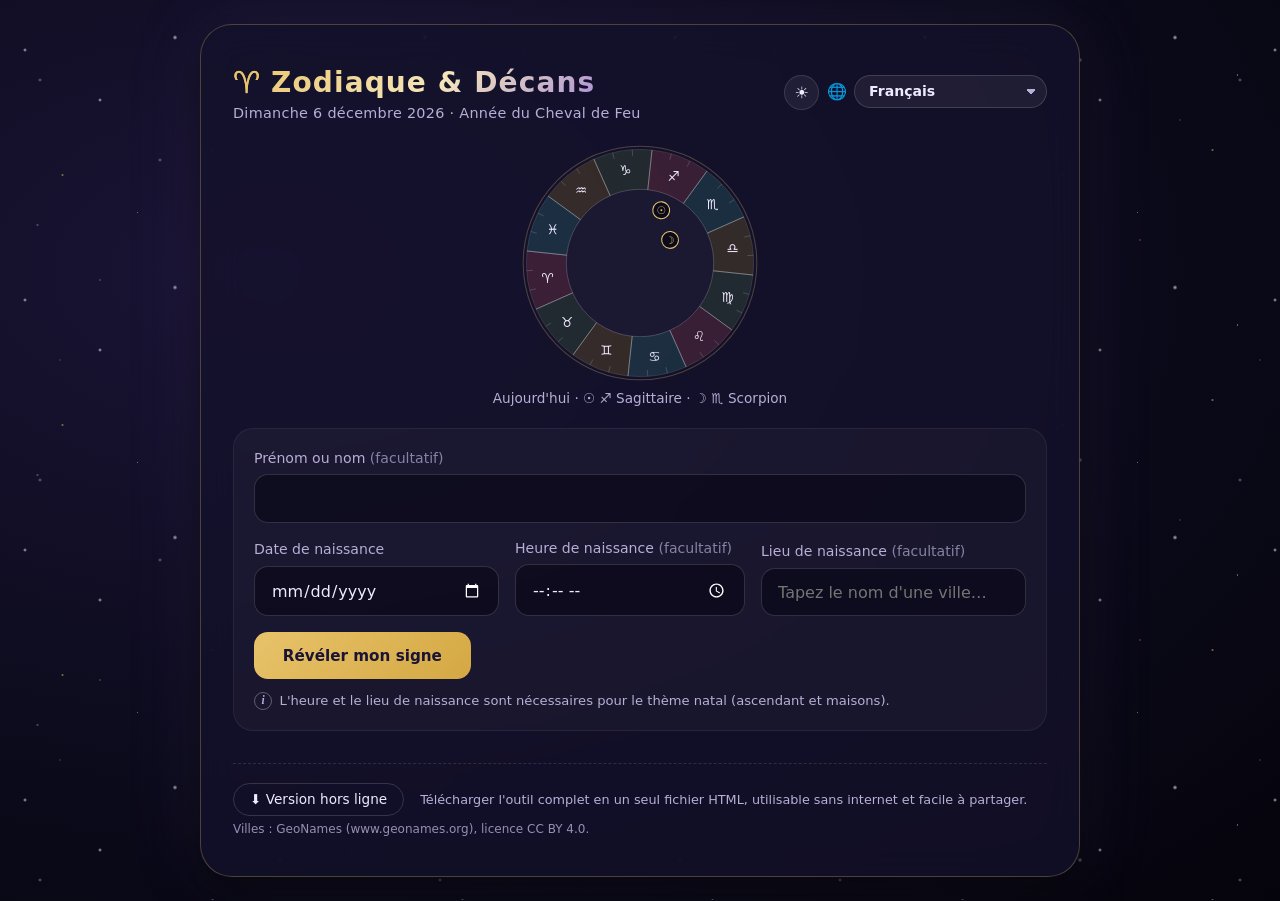
==== commit 77045dbb: "V2.1 fix" ====
--- a/index.html
+++ b/index.html
@@ -222,6 +222,9 @@
   .place-list li{ flex-direction:column; align-items:flex-start; gap:.1rem; }
   .po-meta{ text-align:start; max-width:none; }
 }
+.range-warn{ margin:.5rem 0 0; padding:.55rem .8rem; border-radius:10px; font-size:.85rem; color:var(--text);
+  background:rgba(255,167,87,.12); border:1px solid rgba(255,167,87,.4); }
+.compat-form .field-place{ flex:1 1 220px; }
 .app-credit{ flex:1 1 100%; color:var(--muted); font-size:.75rem; opacity:.8; }
 .input-zone input[type=date], .input-zone input[type=time], .input-zone input[type=text]{
   width:100%; background:var(--field-bg);
@@ -1635,9 +1638,9 @@
     }
   });
 
-  test('Bulles d\'information (i) : 21 explications complètes et traduites', () => {
+  test('Bulles d\'information (i) : 22 explications complètes et traduites', () => {
     const keys = Object.keys(I18N.fr.info);
-    assertEq(keys.length, 21, 'nombre d\'explications');
+    assertEq(keys.length, 22, 'nombre d\'explications');
     for (const lang of Object.keys(I18N)) {
       const info = I18N[lang].info;
       assert(keys.every(k => typeof info[k] === 'string' && info[k].length > 20), `${lang} : explication manquante ou trop courte`);   // 20 : le chinois est bien plus dense
@@ -1688,6 +1691,35 @@
     assertEq(placeName(tokyo, 'fr'), 'Tokyo', 'alphabet latin : nom de la base');
     assertEq(placeName(birthPlace('Papeete|PF'), 'ja'), 'Papeete', 'petite ville sans nom traduit');
     assert(searchPlaces('a', 8).length === 8, 'limite de résultats');
+  });
+
+  test('Version corrective : heure stricte, fuseau de la 2e personne, fuseau de la carte, période vérifiée', () => {
+    // Heure : HH:MM ou HH:MM:SS, rien d'autre
+    assertEq(JSON.stringify(parseTime('12:34')), '{"h":12,"min":34}', '12:34');
+    assertEq(JSON.stringify(parseTime('12:34:56')), '{"h":12,"min":34}', 'avec secondes');
+    for (const bad of ['12:34xyz', '12:34:99', '24:00', '7:05', '12:3', ' 12:34', '']) assertEq(parseTime(bad), null, `refusé : « ${bad} »`);
+    // 2e personne : son fuseau, pas celui de l'appareil. On cherche un jour où la Lune change de signe entre
+    // midi à Tokyo et midi à Los Angeles, puis on vérifie que la compatibilité suit le fuseau donné
+    let found = null;
+    for (let d = 1; d <= 28 && !found; d++) {
+      const date = { y: 2001, m: 3, d };
+      const tokyo = signFromLongitude(moonLongitude(zonedInstant(date, 12, 0, 'Asia/Tokyo')));
+      const la = signFromLongitude(moonLongitude(zonedInstant(date, 12, 0, 'America/Los_Angeles')));
+      if (tokyo !== la) found = { date, tokyo, la };
+    }
+    assert(found, 'jour de test introuvable');
+    const me = { date: { y: 1990, m: 6, d: 15 }, time: { h: 12, min: 0 }, tz: 'Europe/Paris' };
+    const withTokyo = compatibility(me, { date: found.date, time: { h: 12, min: 0 }, tz: 'Asia/Tokyo' });
+    const withLA = compatibility(me, { date: found.date, time: { h: 12, min: 0 }, tz: 'America/Los_Angeles' });
+    assertEq(personChart(found.date, { h: 12, min: 0 }, 'Asia/Tokyo').moon.signs[0], found.tokyo, 'Lune de la 2e personne à Tokyo');
+    assertEq(personChart(found.date, { h: 12, min: 0 }, 'America/Los_Angeles').moon.signs[0], found.la, 'Lune de la 2e personne à Los Angeles');
+    assert(JSON.stringify(withTokyo) !== JSON.stringify(withLA), 'le lieu de la 2e personne change le résultat');
+    // Carte du ciel : fuseau de la ville choisie, appareil pour « Ma position »
+    assertEq(mapTz({ kind: 'city', name: 'Paris' }), 'Europe/Paris', 'Paris');
+    assertEq(mapTz({ kind: 'city', name: '東京 Tokyo' }), 'Asia/Tokyo', 'Tokyo');
+    assertEq(mapTz({ kind: 'geo', lat: 1, lon: 2 }), null, 'ma position');
+    // Période vérifiée : message présent et traduit dans chaque langue
+    for (const l of Object.keys(I18N)) assert(I18N[l].rangeWarning && /1900/.test(I18N[l].rangeWarning) && /2100/.test(I18N[l].rangeWarning), `${l} : avertissement`);
   });
 
   /* ---------------- Rapport ---------------- */
@@ -2939,7 +2971,7 @@
     visibleHere: "visible d'ici",
     notVisibleHere: "pas visible d'ici",
     solarWhere: "visible depuis une partie du globe",
-    note: "Ciel calculé pour l'heure de votre appareil, sans réfraction atmosphérique. Étoiles : d3-celestial (O. Frohn, licence BSD), catalogue Hipparcos.",
+    note: "Ciel calculé à l'heure locale du lieu choisi (heure de l'appareil pour « Ma position »), sans réfraction atmosphérique. Étoiles : d3-celestial (O. Frohn, licence BSD), catalogue Hipparcos.",
     directions: ["N", "NE", "E", "SE", "S", "SO", "O", "NO"],
     eclipseTypes: {
       T: "Éclipse totale de Soleil",
@@ -2990,7 +3022,8 @@
     moonUnknown: "Pour comparer les Lunes, indiquez les heures de naissance : la Lune change de signe le jour de l'une des naissances.",
     invalid: "Date de naissance invalide.",
     noDate: "Indiquez la date de naissance de l'autre personne.",
-    note: "Compatibilité symbolique, d'après les traditions astrologiques occidentale et chinoise. L'entente globale est la moyenne des axes disponibles."
+    note: "Compatibilité symbolique, d'après les traditions astrologiques occidentale et chinoise. L'entente globale est la moyenne des axes disponibles.",
+    partnerPlace: "Son lieu de naissance"
   },
   theme: { light: "Mode clair" },
   wheel: { title: "Roue du zodiaque", today: "Aujourd'hui", birth: "À la naissance" },
@@ -3105,13 +3138,15 @@
     retrograde: "Vue depuis la Terre, une planète semble parfois reculer quelques semaines sur le zodiaque : c'est une illusion due au mouvement des planètes les unes par rapport aux autres. En astrologie, cette période invite à revenir sur le domaine de la planète.",
     horoscope: "L'horoscope compare la position actuelle des astres à votre signe : un astre qui traverse votre signe ou forme un angle avec lui (un transit) colore la période. Les planètes lentes donnent les grandes tendances, les rapides le climat du moment.",
     skymap: "Le ciel tel qu'on le voit en levant les yeux depuis la ville choisie : le bord du disque est l'horizon, le centre le point juste au-dessus de vous. Le nord est en haut et l'est à gauche, puisqu'on regarde vers le ciel.",
-    compat: "L'entente globale est la moyenne des axes disponibles : signes du zodiaque, animaux chinois et, si les heures de naissance sont connues, signes lunaires. C'est une lecture symbolique, pas une prédiction."
+    compat: "L'entente globale est la moyenne des axes disponibles : signes du zodiaque, animaux chinois et, si les heures de naissance sont connues, signes lunaires. C'est une lecture symbolique, pas une prédiction.",
+    signVsConstellation: "Les signes astrologiques sont 12 secteurs égaux de 30°, comptés à partir de l'équinoxe de printemps : c'est le zodiaque tropical, utilisé ici. Les constellations du même nom sont des groupes d'étoiles de tailles inégales. À cause de la lente rotation de l'axe de la Terre (la précession), signes et constellations se sont décalés d'environ un signe depuis l'Antiquité : le Soleil peut être dans le signe du Bélier tout en se trouvant devant la constellation des Poissons."
   },
   placePlaceholder: "Tapez le nom d'une ville…",
   placeNoMatch: "Aucune ville trouvée. Essayez la ville la plus proche.",
   placeUnknown: "Lieu de naissance non reconnu : choisissez une ville dans la liste proposée (la plus proche convient).",
   placeClear: "Effacer le lieu",
-  placesCredit: "Villes : GeoNames (www.geonames.org), licence CC BY 4.0."
+  placesCredit: "Villes : GeoNames (www.geonames.org), licence CC BY 4.0.",
+  rangeWarning: "Les calculs sont vérifiés pour les naissances de 1900 à 2100 : en dehors de cette période, les positions des planètes et les fuseaux horaires deviennent moins précis."
 };
 
 </script>
@@ -3633,7 +3668,7 @@
     visibleHere: "visible from here",
     notVisibleHere: "not visible from here",
     solarWhere: "visible from part of the globe",
-    note: "Sky computed for your device's time, without atmospheric refraction. Stars: d3-celestial (O. Frohn, BSD licence), Hipparcos catalogue.",
+    note: "Sky calculated for the local time of the chosen place (device time for “My location”), without atmospheric refraction. Stars: d3-celestial (O. Frohn, BSD licence), Hipparcos catalogue.",
     directions: ["N", "NE", "E", "SE", "S", "SW", "W", "NW"],
     eclipseTypes: {
       T: "Total solar eclipse",
@@ -3684,7 +3719,8 @@
     moonUnknown: "To compare the Moons, add the times of birth: the Moon changes sign on one of the birth days.",
     invalid: "Invalid date of birth.",
     noDate: "Enter the other person's date of birth.",
-    note: "Symbolic compatibility, based on the Western and Chinese astrological traditions. Overall harmony is the average of the available axes."
+    note: "Symbolic compatibility, based on the Western and Chinese astrological traditions. Overall harmony is the average of the available axes.",
+    partnerPlace: "Their place of birth"
   },
   theme: { light: "Light mode" },
   wheel: { title: "Zodiac wheel", today: "Today", birth: "At birth" },
@@ -3799,13 +3835,15 @@
     retrograde: "Seen from Earth, a planet sometimes seems to move backwards on the zodiac for a few weeks: an illusion caused by the planets' motion relative to one another. In astrology, this period invites you to revisit the planet's area.",
     horoscope: "The horoscope compares the current positions of the bodies with your sign: a body crossing your sign or forming an angle with it (a transit) colours the period. Slow planets set the major trends, fast ones the mood of the moment.",
     skymap: "The sky as you see it when you look up from the chosen city: the edge of the disc is the horizon, the centre the point straight above you. North is at the top and east on the left, because you are looking up.",
-    compat: "The overall match is the average of the available axes: zodiac signs, Chinese animals and, if the birth times are known, Moon signs. It is a symbolic reading, not a prediction."
+    compat: "The overall match is the average of the available axes: zodiac signs, Chinese animals and, if the birth times are known, Moon signs. It is a symbolic reading, not a prediction.",
+    signVsConstellation: "Astrological signs are 12 equal 30° sectors counted from the March equinox: this is the tropical zodiac, used here. The constellations of the same name are groups of stars of unequal sizes. Because of the slow wobble of Earth's axis (precession), signs and constellations have drifted apart by about one sign since antiquity: the Sun can be in the sign of Aries while standing in front of the constellation Pisces."
   },
   placePlaceholder: "Type a city name…",
   placeNoMatch: "No city found. Try the nearest town.",
   placeUnknown: "Place of birth not recognised: choose a city from the suggestions (the nearest one will do).",
   placeClear: "Clear the place",
-  placesCredit: "Cities: GeoNames (www.geonames.org), CC BY 4.0 licence."
+  placesCredit: "Cities: GeoNames (www.geonames.org), CC BY 4.0 licence.",
+  rangeWarning: "Calculations are verified for births from 1900 to 2100: outside this period, planetary positions and time zones become less accurate."
 });
 
 </script>
@@ -4330,7 +4368,7 @@
     visibleHere: "visible desde aquí",
     notVisibleHere: "no visible desde aquí",
     solarWhere: "visible desde parte del planeta",
-    note: "Cielo calculado para la hora de tu dispositivo, sin refracción atmosférica. Estrellas: d3-celestial (O. Frohn, licencia BSD), catálogo Hipparcos.",
+    note: "Cielo calculado para la hora local del lugar elegido (hora del dispositivo para «Mi ubicación»), sin refracción atmosférica. Estrellas: d3-celestial (O. Frohn, licencia BSD), catálogo Hipparcos.",
     directions: ["N", "NE", "E", "SE", "S", "SO", "O", "NO"],
     eclipseTypes: {
       T: "Eclipse total de Sol",
@@ -4381,7 +4419,8 @@
     moonUnknown: "Para comparar las Lunas, indica las horas de nacimiento: la Luna cambia de signo el día de uno de los nacimientos.",
     invalid: "Fecha de nacimiento no válida.",
     noDate: "Indica la fecha de nacimiento de la otra persona.",
-    note: "Compatibilidad simbólica, según las tradiciones astrológicas occidental y china. La armonía global es la media de los ejes disponibles."
+    note: "Compatibilidad simbólica, según las tradiciones astrológicas occidental y china. La armonía global es la media de los ejes disponibles.",
+    partnerPlace: "Su lugar de nacimiento"
   },
   theme: { light: "Modo claro" },
   wheel: { title: "Rueda del zodiaco", today: "Hoy", birth: "Al nacer" },
@@ -4496,13 +4535,15 @@
     retrograde: "Visto desde la Tierra, un planeta parece a veces retroceder unas semanas en el zodiaco: es una ilusión debida al movimiento de los planetas unos respecto a otros. En astrología, este periodo invita a revisar el ámbito del planeta.",
     horoscope: "El horóscopo compara la posición actual de los astros con tu signo: un astro que atraviesa tu signo o forma un ángulo con él (un tránsito) colorea el periodo. Los planetas lentos marcan las grandes tendencias; los rápidos, el clima del momento.",
     skymap: "El cielo tal como se ve al levantar la vista desde la ciudad elegida: el borde del disco es el horizonte y el centro, el punto justo encima de ti. El norte está arriba y el este a la izquierda, porque miras hacia el cielo.",
-    compat: "La afinidad global es la media de los ejes disponibles: signos del zodiaco, animales chinos y, si se conocen las horas de nacimiento, signos lunares. Es una lectura simbólica, no una predicción."
+    compat: "La afinidad global es la media de los ejes disponibles: signos del zodiaco, animales chinos y, si se conocen las horas de nacimiento, signos lunares. Es una lectura simbólica, no una predicción.",
+    signVsConstellation: "Los signos astrológicos son 12 sectores iguales de 30°, contados desde el equinoccio de marzo: es el zodiaco tropical, el que se usa aquí. Las constelaciones del mismo nombre son grupos de estrellas de tamaños desiguales. Debido al lento bamboleo del eje de la Tierra (la precesión), signos y constelaciones se han desplazado alrededor de un signo desde la Antigüedad: el Sol puede estar en el signo de Aries mientras se encuentra delante de la constelación de Piscis."
   },
   placePlaceholder: "Escribe el nombre de una ciudad…",
   placeNoMatch: "No se encontró ninguna ciudad. Prueba con la más cercana.",
   placeUnknown: "Lugar de nacimiento no reconocido: elige una ciudad de la lista (sirve la más cercana).",
   placeClear: "Borrar el lugar",
-  placesCredit: "Ciudades: GeoNames (www.geonames.org), licencia CC BY 4.0."
+  placesCredit: "Ciudades: GeoNames (www.geonames.org), licencia CC BY 4.0.",
+  rangeWarning: "Los cálculos están verificados para nacimientos entre 1900 y 2100: fuera de este periodo, las posiciones de los planetas y los husos horarios son menos precisos."
 });
 
 </script>
@@ -5012,7 +5053,7 @@
     visibleHere: "此地可见",
     notVisibleHere: "此地不可见",
     solarWhere: "地球部分地区可见",
-    note: "星空按设备时间计算，未计大气折射。星表：d3-celestial（O. Frohn，BSD 许可），依巴谷星表。",
+    note: "按所选地点的当地时间计算天空（“我的位置”使用设备时间），未计入大气折射。星表：d3-celestial（O. Frohn，BSD 许可），依巴谷星表。",
     directions: ["北", "东北", "东", "东南", "南", "西南", "西", "西北"],
     eclipseTypes: { T: "日全食", A: "日环食", H: "全环食", P: "日偏食", t: "月全食", p: "月偏食", n: "半影月食" },
     showers: {
@@ -5055,7 +5096,8 @@
     moonUnknown: "如需比较月亮星座，请填写出生时间：其中一人出生当天月亮更换了星座。",
     invalid: "出生日期无效。",
     noDate: "请填写对方的出生日期。",
-    note: "象征性的契合度，依据西方与中国占星传统。整体契合为可用各项的平均值。"
+    note: "象征性的契合度，依据西方与中国占星传统。整体契合为可用各项的平均值。",
+    partnerPlace: "对方的出生地点"
   },
   theme: { light: "浅色模式" },
   wheel: { title: "黄道十二宫轮", today: "今天", birth: "出生时" },
@@ -5160,13 +5202,15 @@
     retrograde: "从地球上看，行星有时会在黄道上倒退几周：这是行星彼此相对运动造成的视觉现象。在占星学中，这段时期提醒人们回顾该行星所代表的领域。",
     horoscope: "运势将天体当前的位置与你的星座作比较：经过你的星座或与它形成角度的天体（即行运）会影响这一时期。慢行星决定大趋势，快行星决定当下的氛围。",
     skymap: "从所选城市抬头仰望时看到的天空：圆盘边缘是地平线，中心是你头顶正上方的点。北方在上，东方在左，因为你是在仰望天空。",
-    compat: "整体契合度是现有各项的平均值：星座、生肖，以及在出生时间已知时的月亮星座。这是一种象征性的解读，而非预言。"
+    compat: "整体契合度是现有各项的平均值：星座、生肖，以及在出生时间已知时的月亮星座。这是一种象征性的解读，而非预言。",
+    signVsConstellation: "占星学的十二星座是从春分点起算、各占30°的等分区段，即此处使用的回归黄道。而同名的天文星座是大小不一的恒星群。由于地轴缓慢的摆动（岁差），自古以来两者已错开约一个星座：太阳可能位于占星学的白羊座区段，实际上却在双鱼座恒星群的前方。"
   },
   placePlaceholder: "输入城市名称…",
   placeNoMatch: "未找到城市，请尝试最近的城市。",
   placeUnknown: "无法识别出生地点：请从建议列表中选择一个城市（选最近的即可）。",
   placeClear: "清除地点",
-  placesCredit: "城市数据：GeoNames（www.geonames.org），CC BY 4.0 许可。"
+  placesCredit: "城市数据：GeoNames（www.geonames.org），CC BY 4.0 许可。",
+  rangeWarning: "计算结果已针对1900年至2100年出生的情况进行验证：超出这一时期，行星位置和时区的精确度会降低。"
 });
 
 </script>
@@ -5707,7 +5751,7 @@
     visibleHere: "видно отсюда",
     notVisibleHere: "не видно отсюда",
     solarWhere: "видно в части земного шара",
-    note: "Небо рассчитано на время вашего устройства, без учёта атмосферной рефракции. Звёзды: d3-celestial (O. Frohn, лицензия BSD), каталог Hipparcos.",
+    note: "Небо рассчитано по местному времени выбранного места (для «Моё местоположение» — по времени устройства), без учёта атмосферной рефракции. Звёзды: d3-celestial (O. Frohn, лицензия BSD), каталог Hipparcos.",
     directions: ["С", "СВ", "В", "ЮВ", "Ю", "ЮЗ", "З", "СЗ"],
     eclipseTypes: {
       T: "Полное солнечное затмение",
@@ -5758,7 +5802,8 @@
     moonUnknown: "Чтобы сравнить Луны, укажите время рождения: в день одного из рождений Луна меняет знак.",
     invalid: "Неверная дата рождения.",
     noDate: "Укажите дату рождения партнёра.",
-    note: "Символическая совместимость по западной и китайской астрологическим традициям. Общая гармония — среднее доступных показателей."
+    note: "Символическая совместимость по западной и китайской астрологическим традициям. Общая гармония — среднее доступных показателей.",
+    partnerPlace: "Место рождения второго человека"
   },
   theme: { light: "Светлая тема" },
   wheel: { title: "Зодиакальный круг", today: "Сегодня", birth: "При рождении" },
@@ -5873,13 +5918,15 @@
     retrograde: "С Земли кажется, что планета иногда несколько недель движется по зодиаку назад: это иллюзия, вызванная движением планет друг относительно друга. В астрологии этот период призывает вернуться к сфере, за которую отвечает планета.",
     horoscope: "Гороскоп сравнивает нынешнее положение светил с вашим знаком: светило, проходящее через ваш знак или образующее с ним угол (транзит), окрашивает период. Медленные планеты задают общие тенденции, быстрые — атмосферу момента.",
     skymap: "Небо, каким его видно, если поднять голову в выбранном городе: край круга — это горизонт, центр — точка прямо над вами. Север вверху, восток слева, потому что вы смотрите вверх.",
-    compat: "Общая совместимость — это среднее значение доступных показателей: знаков зодиака, китайских животных и, если известно время рождения, лунных знаков. Это символическое толкование, а не предсказание."
+    compat: "Общая совместимость — это среднее значение доступных показателей: знаков зодиака, китайских животных и, если известно время рождения, лунных знаков. Это символическое толкование, а не предсказание.",
+    signVsConstellation: "Астрологические знаки — это 12 равных секторов по 30°, отсчитываемых от весеннего равноденствия: это тропический зодиак, используемый здесь. Одноимённые созвездия — группы звёзд разного размера. Из-за медленного покачивания земной оси (прецессии) знаки и созвездия со времён античности разошлись примерно на один знак: Солнце может находиться в знаке Овна, стоя при этом перед созвездием Рыб."
   },
   placePlaceholder: "Введите название города…",
   placeNoMatch: "Город не найден. Попробуйте ближайший.",
   placeUnknown: "Место рождения не распознано: выберите город из списка (подойдёт ближайший).",
   placeClear: "Очистить место",
-  placesCredit: "Города: GeoNames (www.geonames.org), лицензия CC BY 4.0."
+  placesCredit: "Города: GeoNames (www.geonames.org), лицензия CC BY 4.0.",
+  rangeWarning: "Расчёты проверены для дат рождения с 1900 по 2100 год: за пределами этого периода положения планет и часовые пояса менее точны."
 });
 
 </script>
@@ -6404,7 +6451,7 @@
     visibleHere: "von hier sichtbar",
     notVisibleHere: "von hier nicht sichtbar",
     solarWhere: "von einem Teil der Erde aus sichtbar",
-    note: "Himmel für die Uhrzeit deines Geräts berechnet, ohne atmosphärische Refraktion. Sterne: d3-celestial (O. Frohn, BSD-Lizenz), Hipparcos-Katalog.",
+    note: "Himmel berechnet für die Ortszeit des gewählten Ortes (Gerätezeit für „Mein Standort“), ohne atmosphärische Refraktion. Sterne: d3-celestial (O. Frohn, BSD-Lizenz), Hipparcos-Katalog.",
     directions: ["N", "NO", "O", "SO", "S", "SW", "W", "NW"],
     eclipseTypes: {
       T: "Totale Sonnenfinsternis",
@@ -6455,7 +6502,8 @@
     moonUnknown: "Um die Monde zu vergleichen, gib die Geburtszeiten an: Der Mond wechselt am Tag einer der Geburten das Zeichen.",
     invalid: "Ungültiges Geburtsdatum.",
     noDate: "Gib das Geburtsdatum der anderen Person an.",
-    note: "Symbolische Kompatibilität nach westlicher und chinesischer astrologischer Tradition. Die Gesamtharmonie ist der Durchschnitt der verfügbaren Achsen."
+    note: "Symbolische Kompatibilität nach westlicher und chinesischer astrologischer Tradition. Die Gesamtharmonie ist der Durchschnitt der verfügbaren Achsen.",
+    partnerPlace: "Geburtsort der anderen Person"
   },
   theme: { light: "Heller Modus" },
   wheel: { title: "Tierkreisrad", today: "Heute", birth: "Bei der Geburt" },
@@ -6570,13 +6618,15 @@
     retrograde: "Von der Erde aus scheint ein Planet manchmal einige Wochen im Tierkreis rückwärts zu laufen: eine Täuschung durch die Bewegung der Planeten zueinander. In der Astrologie lädt diese Zeit dazu ein, den Bereich des Planeten zu überdenken.",
     horoscope: "Das Horoskop vergleicht die aktuelle Stellung der Himmelskörper mit deinem Zeichen: Ein Himmelskörper, der dein Zeichen durchläuft oder einen Winkel dazu bildet (ein Transit), prägt die Zeit. Langsame Planeten bestimmen die großen Trends, schnelle die Stimmung des Augenblicks.",
     skymap: "Der Himmel, wie man ihn sieht, wenn man in der gewählten Stadt nach oben schaut: Der Rand der Scheibe ist der Horizont, die Mitte der Punkt direkt über dir. Norden ist oben und Osten links, weil du nach oben blickst.",
-    compat: "Die Gesamtverträglichkeit ist der Durchschnitt der verfügbaren Achsen: Tierkreiszeichen, chinesische Tiere und, wenn die Geburtszeiten bekannt sind, Mondzeichen. Es ist eine symbolische Deutung, keine Vorhersage."
+    compat: "Die Gesamtverträglichkeit ist der Durchschnitt der verfügbaren Achsen: Tierkreiszeichen, chinesische Tiere und, wenn die Geburtszeiten bekannt sind, Mondzeichen. Es ist eine symbolische Deutung, keine Vorhersage.",
+    signVsConstellation: "Die astrologischen Zeichen sind 12 gleich große Abschnitte von 30°, gezählt ab der Frühlings-Tagundnachtgleiche: der hier verwendete tropische Tierkreis. Die gleichnamigen Sternbilder sind Sterngruppen von ungleicher Größe. Durch die langsame Kreiselbewegung der Erdachse (Präzession) haben sich Zeichen und Sternbilder seit der Antike um etwa ein Zeichen verschoben: Die Sonne kann im Zeichen Widder stehen und sich zugleich vor dem Sternbild Fische befinden."
   },
   placePlaceholder: "Stadtnamen eingeben …",
   placeNoMatch: "Keine Stadt gefunden. Versuche die nächstgelegene.",
   placeUnknown: "Geburtsort nicht erkannt: Wähle eine Stadt aus der Liste (die nächstgelegene genügt).",
   placeClear: "Ort löschen",
-  placesCredit: "Städte: GeoNames (www.geonames.org), Lizenz CC BY 4.0."
+  placesCredit: "Städte: GeoNames (www.geonames.org), Lizenz CC BY 4.0.",
+  rangeWarning: "Die Berechnungen sind für Geburten von 1900 bis 2100 geprüft: Außerhalb dieses Zeitraums werden Planetenstellungen und Zeitzonen ungenauer."
 });
 
 </script>
@@ -7101,7 +7151,7 @@
     visibleHere: "visibile da qui",
     notVisibleHere: "non visibile da qui",
     solarWhere: "visibile da una parte del globo",
-    note: "Cielo calcolato per l'ora del tuo dispositivo, senza rifrazione atmosferica. Stelle: d3-celestial (O. Frohn, licenza BSD), catalogo Hipparcos.",
+    note: "Cielo calcolato all'ora locale del luogo scelto (ora del dispositivo per «La mia posizione»), senza rifrazione atmosferica. Stelle: d3-celestial (O. Frohn, licenza BSD), catalogo Hipparcos.",
     directions: ["N", "NE", "E", "SE", "S", "SO", "O", "NO"],
     eclipseTypes: {
       T: "Eclissi totale di Sole",
@@ -7152,7 +7202,8 @@
     moonUnknown: "Per confrontare le Lune, indica gli orari di nascita: la Luna cambia segno il giorno di una delle nascite.",
     invalid: "Data di nascita non valida.",
     noDate: "Indica la data di nascita dell'altra persona.",
-    note: "Compatibilità simbolica, secondo le tradizioni astrologiche occidentale e cinese. L'armonia generale è la media degli assi disponibili."
+    note: "Compatibilità simbolica, secondo le tradizioni astrologiche occidentale e cinese. L'armonia generale è la media degli assi disponibili.",
+    partnerPlace: "Il suo luogo di nascita"
   },
   theme: { light: "Modalità chiara" },
   wheel: { title: "Ruota dello zodiaco", today: "Oggi", birth: "Alla nascita" },
@@ -7267,13 +7318,15 @@
     retrograde: "Visto dalla Terra, un pianeta sembra a volte arretrare per qualche settimana nello zodiaco: è un'illusione dovuta al moto dei pianeti gli uni rispetto agli altri. In astrologia, questo periodo invita a tornare sull'ambito del pianeta.",
     horoscope: "L'oroscopo confronta la posizione attuale degli astri con il tuo segno: un astro che attraversa il tuo segno o forma un angolo con esso (un transito) colora il periodo. I pianeti lenti danno le grandi tendenze, quelli veloci il clima del momento.",
     skymap: "Il cielo come lo si vede alzando gli occhi dalla città scelta: il bordo del disco è l'orizzonte, il centro il punto proprio sopra di te. Il nord è in alto e l'est a sinistra, perché si guarda verso il cielo.",
-    compat: "L'affinità globale è la media degli assi disponibili: segni zodiacali, animali cinesi e, se le ore di nascita sono note, segni lunari. È una lettura simbolica, non una previsione."
+    compat: "L'affinità globale è la media degli assi disponibili: segni zodiacali, animali cinesi e, se le ore di nascita sono note, segni lunari. È una lettura simbolica, non una previsione.",
+    signVsConstellation: "I segni astrologici sono 12 settori uguali di 30°, contati a partire dall'equinozio di primavera: è lo zodiaco tropicale, usato qui. Le costellazioni con lo stesso nome sono gruppi di stelle di dimensioni diverse. A causa della lenta oscillazione dell'asse terrestre (la precessione), segni e costellazioni si sono sfasati di circa un segno dall'antichità: il Sole può trovarsi nel segno dell'Ariete pur stando davanti alla costellazione dei Pesci."
   },
   placePlaceholder: "Digita il nome di una città…",
   placeNoMatch: "Nessuna città trovata. Prova con la più vicina.",
   placeUnknown: "Luogo di nascita non riconosciuto: scegli una città dall'elenco (va bene la più vicina).",
   placeClear: "Cancella il luogo",
-  placesCredit: "Città: GeoNames (www.geonames.org), licenza CC BY 4.0."
+  placesCredit: "Città: GeoNames (www.geonames.org), licenza CC BY 4.0.",
+  rangeWarning: "I calcoli sono verificati per le nascite dal 1900 al 2100: al di fuori di questo periodo, le posizioni dei pianeti e i fusi orari diventano meno precisi."
 });
 
 </script>
@@ -7459,61 +7512,6 @@
   },
   modalities: { cardinal: "活動宮", fixed: "不動宮", mutable: "柔軟宮" },
   elements: { fire: "火", earth: "地", air: "風", water: "水" },
-  compat: {
-    levels: {
-      1: "緊張をはらむ関係。惹かれ合うこともありますが、衝突しがちです。",
-      2: "刺激的ですが、難しさもある関係です。",
-      3: "まずまずの相性。お互いの努力で良い関係を築けます。",
-      4: "とても相性が良く、少しの歩み寄りで自然に分かり合えます。",
-      5: "ソウルメイト。自然で深い絆があります。"
-    },
-    pairs: {
-      fire_fire: "燃え上がる二つの炎。激しい情熱がありますが、燃え尽きる危険も。",
-      fire_air: "風が炎をあおります。知的な共感と、分かち合う熱意。",
-      fire_earth: "地が火を覆います。忍耐と歩み寄りが必要です。",
-      fire_water: "水が火を消します。正反対の要素ですが、強く惹かれ合います。",
-      earth_earth: "二つの地。安定と信頼がありますが、マンネリに注意。",
-      earth_air: "地と風。異なるリズムを合わせる必要があります。",
-      earth_water: "水が地を潤します。成長と支え合い、実りある関係。",
-      air_air: "二つの風。心の通い合いがありますが、表面的になる危険も。",
-      air_water: "風が水を揺らします。知性が深い感情と出会います。",
-      water_water: "二つの水。感情が溶け合い、言葉なしに分かり合えます。"
-    }
-  },
-  pair: {
-    title: "二人の相性",
-    partnerName: "相手の名前",
-    partnerDate: "相手の生年月日",
-    partnerTime: "相手の出生時刻",
-    compare: "比べる",
-    you: "あなた",
-    other: "相手",
-    global: "総合的な相性",
-    western: "星座",
-    chinese: "干支",
-    moon: "月星座・心の相性",
-    moonUnknown: "月星座を比べるには出生時刻を入力してください。どちらかの誕生日に月が星座を移っています。",
-    invalid: "生年月日が無効です。",
-    noDate: "相手の生年月日を入力してください。",
-    note: "西洋占星術と東洋の干支の伝統にもとづく象徴的な相性です。総合的な相性は、利用できる項目の平均です。"
-  },
-  theme: { light: "ライトモード" },
-  wheel: { title: "黄道十二宮", today: "今日", birth: "誕生時" },
-  history: { title: "最近の検索", clear: "履歴を消去" },
-  offline: {
-    button: "オフライン版",
-    hint: "ツール全体を1つのHTMLファイルとしてダウンロード。インターネットなしで使え、共有も簡単です。",
-    opened: "スタンドアロン版が新しいタブで開きます。そのタブで「オフライン版」をクリックすると保存できます。"
-  },
-  labelBirthPlace: "出生地",
-  placeNone: "— 未指定 —",
-  infoLabel: "詳しい説明",
-  timePlaceHint: "ネイタルチャート（アセンダントとハウス）には出生時刻と出生地が必要です。",
-  placePlaceholder: "都市名を入力…",
-  placeNoMatch: "都市が見つかりません。最寄りの都市を試してください。",
-  placeUnknown: "出生地を認識できません。候補の一覧から都市を選んでください（最寄りの都市で構いません）。",
-  placeClear: "出生地を消去",
-  placesCredit: "都市データ：GeoNames（www.geonames.org）、CC BY 4.0 ライセンス。",
   decanTraits: {
     aries: [
       [["開拓者", "情熱的", "征服者"], "火星のもとにあるこのデーカンは、牡羊座の純粋な姿を体現します。開拓精神にあふれ、情熱的で征服心が旺盛です。"],
@@ -7575,6 +7573,27 @@
       [["直感的", "感情豊か", "思いやりがある"], "月のもとにあるこのデーカンは、魚座をより直感的で感情豊か、思いやりのあるものにします。"],
       [["情熱的", "打たれ強い", "変容をもたらす"], "冥王星のもとにあるこのデーカンは、魚座をより情熱的で打たれ強く、変容をもたらすものにします。"]
     ]
+  },
+  compat: {
+    levels: {
+      1: "緊張をはらむ関係。惹かれ合うこともありますが、衝突しがちです。",
+      2: "刺激的ですが、難しさもある関係です。",
+      3: "まずまずの相性。お互いの努力で良い関係を築けます。",
+      4: "とても相性が良く、少しの歩み寄りで自然に分かり合えます。",
+      5: "ソウルメイト。自然で深い絆があります。"
+    },
+    pairs: {
+      fire_fire: "燃え上がる二つの炎。激しい情熱がありますが、燃え尽きる危険も。",
+      fire_air: "風が炎をあおります。知的な共感と、分かち合う熱意。",
+      fire_earth: "地が火を覆います。忍耐と歩み寄りが必要です。",
+      fire_water: "水が火を消します。正反対の要素ですが、強く惹かれ合います。",
+      earth_earth: "二つの地。安定と信頼がありますが、マンネリに注意。",
+      earth_air: "地と風。異なるリズムを合わせる必要があります。",
+      earth_water: "水が地を潤します。成長と支え合い、実りある関係。",
+      air_air: "二つの風。心の通い合いがありますが、表面的になる危険も。",
+      air_water: "風が水を揺らします。知性が深い感情と出会います。",
+      water_water: "二つの水。感情が溶け合い、言葉なしに分かり合えます。"
+    }
   },
   cn: {
     names: {
@@ -7816,7 +7835,7 @@
     visibleHere: "ここから見える",
     notVisibleHere: "ここからは見えない",
     solarWhere: "地球上の一部の地域で見える",
-    note: "お使いの端末の時刻で計算した空です（大気差は考慮していません）。恒星データ：d3-celestial（O. Frohn、BSDライセンス）、ヒッパルコス星表。",
+    note: "選んだ場所の現地時刻で計算した空です（「現在地」の場合は端末の時刻）。大気差は考慮していません。恒星データ：d3-celestial（O. Frohn、BSDライセンス）、ヒッパルコス星表。",
     directions: ["北", "北東", "東", "南東", "南", "南西", "西", "北西"],
     eclipseTypes: { T: "皆既日食", A: "金環日食", H: "金環皆既日食", P: "部分日食", t: "皆既月食", p: "部分月食", n: "半影月食" },
     showers: {
@@ -7844,14 +7863,39 @@
     },
     aboveHorizon: "地平線の上"
   },
+  pair: {
+    title: "二人の相性",
+    partnerName: "相手の名前",
+    partnerDate: "相手の生年月日",
+    partnerTime: "相手の出生時刻",
+    compare: "比べる",
+    you: "あなた",
+    other: "相手",
+    global: "総合的な相性",
+    western: "星座",
+    chinese: "干支",
+    moon: "月星座・心の相性",
+    moonUnknown: "月星座を比べるには出生時刻を入力してください。どちらかの誕生日に月が星座を移っています。",
+    invalid: "生年月日が無効です。",
+    noDate: "相手の生年月日を入力してください。",
+    note: "西洋占星術と東洋の干支の伝統にもとづく象徴的な相性です。総合的な相性は、利用できる項目の平均です。",
+    partnerPlace: "相手の出生地"
+  },
+  theme: { light: "ライトモード" },
+  wheel: { title: "黄道十二宮", today: "今日", birth: "誕生時" },
+  history: { title: "最近の検索", clear: "履歴を消去" },
+  offline: {
+    button: "オフライン版",
+    hint: "ツール全体を1つのHTMLファイルとしてダウンロード。インターネットなしで使え、共有も簡単です。",
+    opened: "スタンドアロン版が新しいタブで開きます。そのタブで「オフライン版」をクリックすると保存できます。"
+  },
+  labelBirthPlace: "出生地",
+  placeNone: "— 未指定 —",
   natal: {
     title: "ネイタルチャート",
     tabSigns: "星座と干支",
     tabNatal: "ネイタルチャート",
     tabsLabel: "結果の表示",
-    tabSignsSub: "シンプルな人物像",
-    tabNatalSub: "詳しい人物像",
-    completeFields: "出生時刻と出生地を入力",
     ascendant: "アセンダント",
     midheaven: "MC（天頂）",
     positions: "出生時の天体の位置",
@@ -7922,8 +7966,13 @@
       square: "緊張：行動を促す課題",
       trine: "調和：生まれ持った才能",
       opposition: "対立：二つの力のバランスを見つけること"
-    }
+    },
+    tabSignsSub: "シンプルな人物像",
+    tabNatalSub: "詳しい人物像",
+    completeFields: "出生時刻と出生地を入力"
   },
+  infoLabel: "詳しい説明",
+  timePlaceHint: "ネイタルチャート（アセンダントとハウス）には出生時刻と出生地が必要です。",
   info: {
     sunPosition: "誕生時の太陽の黄道上の正確な位置で、星座の中の度数（0〜30°）で表します。星座とデーカンはこの位置で決まり、決まった日付ではなく天文学的に計算しています。",
     natalMoon: "誕生時に月があった星座で、占星術では感情面を表します。月は約2日半ごとに星座を移るため、出生時刻がないと二つの星座の可能性があることもあります。",
@@ -7945,8 +7994,15 @@
     retrograde: "地球から見ると、惑星が数週間、黄道上を後ろに戻るように見えることがあります。これは惑星どうしの相対的な動きによる見かけの現象です。占星術では、その惑星が表す分野を見直す時期とされます。",
     horoscope: "ホロスコープは現在の天体の位置をあなたの星座と比べます。あなたの星座を通過する天体や、星座と角度をつくる天体（トランジット）がその時期を彩ります。動きの遅い惑星は大きな流れを、速い惑星はその時の雰囲気を表します。",
     skymap: "選んだ都市で空を見上げたときの星空です。円の縁が地平線、中心があなたの真上です。空を見上げているので、北が上、東が左になります。",
-    compat: "総合的な相性は、利用できる項目（星座、干支、出生時刻がわかる場合は月星座）の平均です。象徴的な読み解きであり、予言ではありません。"
-  }
+    compat: "総合的な相性は、利用できる項目（星座、干支、出生時刻がわかる場合は月星座）の平均です。象徴的な読み解きであり、予言ではありません。",
+    signVsConstellation: "占星術の12星座は、春分点から数えた30°ずつの等しい区分で、ここで使っているトロピカル方式です。同じ名前の天文学の星座は、大きさの異なる星の集まりです。地軸のゆっくりとした首振り運動（歳差）のため、古代から両者は約1星座分ずれています。太陽が占星術の牡羊座にあっても、実際には魚座の星々の前にあることがあります。"
+  },
+  placePlaceholder: "都市名を入力…",
+  placeNoMatch: "都市が見つかりません。最寄りの都市を試してください。",
+  placeUnknown: "出生地を認識できません。候補の一覧から都市を選んでください（最寄りの都市で構いません）。",
+  placeClear: "出生地を消去",
+  placesCredit: "都市データ：GeoNames（www.geonames.org）、CC BY 4.0 ライセンス。",
+  rangeWarning: "計算は1900年から2100年までの生まれについて検証済みです。この期間外では、惑星の位置とタイムゾーンの精度が下がります。"
 });
 
 </script>
@@ -8132,61 +8188,6 @@
   },
   modalities: { cardinal: "활동궁", fixed: "고정궁", mutable: "변동궁" },
   elements: { fire: "불", earth: "흙", air: "공기", water: "물" },
-  compat: {
-    levels: {
-      1: "긴장된 관계. 끌릴 수는 있지만 자주 부딪힙니다.",
-      2: "자극적이지만 쉽지 않은 관계입니다.",
-      3: "보통의 궁합. 서로 노력하면 좋은 관계를 만들 수 있습니다.",
-      4: "궁합이 아주 좋아, 조금만 맞춰 가면 자연스럽게 통합니다.",
-      5: "소울메이트. 자연스럽고 깊은 유대가 있습니다."
-    },
-    pairs: {
-      fire_fire: "타오르는 두 불꽃. 강렬한 열정이 있지만 타 버릴 위험도 있습니다.",
-      fire_air: "공기가 불꽃을 키웁니다. 지적인 교감과 함께 나누는 열정.",
-      fire_earth: "흙이 불을 덮습니다. 인내와 조율이 필요합니다.",
-      fire_water: "물이 불을 끕니다. 정반대의 원소이지만 강하게 끌립니다.",
-      earth_earth: "두 개의 흙. 안정과 신뢰가 있지만 단조로움에 주의하세요.",
-      earth_air: "흙과 공기. 서로 다른 두 리듬을 맞춰야 합니다.",
-      earth_water: "물이 흙을 적십니다. 성장과 서로에 대한 지지, 풍요로운 관계.",
-      air_air: "두 개의 공기. 마음이 잘 통하지만 피상적이 될 위험이 있습니다.",
-      air_water: "공기가 물을 흔듭니다. 지성이 깊은 감정과 만납니다.",
-      water_water: "두 개의 물. 감정이 하나로 녹아들고, 말없이도 서로를 이해합니다."
-    }
-  },
-  pair: {
-    title: "두 사람의 궁합",
-    partnerName: "상대의 이름",
-    partnerDate: "상대의 생년월일",
-    partnerTime: "상대의 출생 시각",
-    compare: "비교하기",
-    you: "나",
-    other: "상대",
-    global: "종합 궁합",
-    western: "별자리",
-    chinese: "띠",
-    moon: "달 별자리 · 정서적 궁합",
-    moonUnknown: "달 별자리를 비교하려면 출생 시각을 입력해 주세요. 두 사람 중 한 명의 생일에 달이 별자리를 옮겨 갑니다.",
-    invalid: "생년월일이 올바르지 않습니다.",
-    noDate: "상대의 생년월일을 입력해 주세요.",
-    note: "서양 점성술과 동양 띠의 전통에 바탕을 둔 상징적인 궁합입니다. 종합 궁합은 이용할 수 있는 항목의 평균입니다."
-  },
-  theme: { light: "밝은 모드" },
-  wheel: { title: "황도 12궁", today: "오늘", birth: "태어날 때" },
-  history: { title: "최근 검색", clear: "기록 지우기" },
-  offline: {
-    button: "오프라인 버전",
-    hint: "도구 전체를 HTML 파일 하나로 내려받습니다. 인터넷 없이 쓸 수 있고 공유하기도 쉽습니다.",
-    opened: "독립 실행 버전이 새 탭에서 열립니다. 그 탭에서 ‘오프라인 버전’을 누르면 저장할 수 있습니다."
-  },
-  labelBirthPlace: "출생지",
-  placeNone: "— 지정 안 함 —",
-  infoLabel: "자세한 설명",
-  timePlaceHint: "네이탈 차트(어센던트와 하우스)에는 출생 시각과 출생지가 필요합니다.",
-  placePlaceholder: "도시 이름을 입력하세요…",
-  placeNoMatch: "도시를 찾을 수 없습니다. 가장 가까운 도시를 입력해 보세요.",
-  placeUnknown: "출생지를 알 수 없습니다. 제안 목록에서 도시를 골라 주세요(가장 가까운 도시도 괜찮습니다).",
-  placeClear: "출생지 지우기",
-  placesCredit: "도시 정보: GeoNames(www.geonames.org), CC BY 4.0 라이선스.",
   decanTraits: {
     aries: [
       [["개척자", "열정적", "정복자"], "화성의 영향 아래 있는 이 데칸은 양자리의 순수한 모습을 보여 줍니다. 개척 정신이 넘치고 열정적이며 정복욕이 강합니다."],
@@ -8248,6 +8249,27 @@
       [["직관", "풍부한 감정", "연민"], "달의 영향 아래 있는 이 데칸은 물고기자리를 더 직관적이고 감정이 풍부하며 연민 어린 존재로 만듭니다."],
       [["강렬함", "회복력", "변화의 힘"], "명왕성의 영향 아래 있는 이 데칸은 물고기자리를 더 강렬하고 회복력 있으며 변화를 이끄는 존재로 만듭니다."]
     ]
+  },
+  compat: {
+    levels: {
+      1: "긴장된 관계. 끌릴 수는 있지만 자주 부딪힙니다.",
+      2: "자극적이지만 쉽지 않은 관계입니다.",
+      3: "보통의 궁합. 서로 노력하면 좋은 관계를 만들 수 있습니다.",
+      4: "궁합이 아주 좋아, 조금만 맞춰 가면 자연스럽게 통합니다.",
+      5: "소울메이트. 자연스럽고 깊은 유대가 있습니다."
+    },
+    pairs: {
+      fire_fire: "타오르는 두 불꽃. 강렬한 열정이 있지만 타 버릴 위험도 있습니다.",
+      fire_air: "공기가 불꽃을 키웁니다. 지적인 교감과 함께 나누는 열정.",
+      fire_earth: "흙이 불을 덮습니다. 인내와 조율이 필요합니다.",
+      fire_water: "물이 불을 끕니다. 정반대의 원소이지만 강하게 끌립니다.",
+      earth_earth: "두 개의 흙. 안정과 신뢰가 있지만 단조로움에 주의하세요.",
+      earth_air: "흙과 공기. 서로 다른 두 리듬을 맞춰야 합니다.",
+      earth_water: "물이 흙을 적십니다. 성장과 서로에 대한 지지, 풍요로운 관계.",
+      air_air: "두 개의 공기. 마음이 잘 통하지만 피상적이 될 위험이 있습니다.",
+      air_water: "공기가 물을 흔듭니다. 지성이 깊은 감정과 만납니다.",
+      water_water: "두 개의 물. 감정이 하나로 녹아들고, 말없이도 서로를 이해합니다."
+    }
   },
   cn: {
     names: {
@@ -8489,7 +8511,7 @@
     visibleHere: "이곳에서 보임",
     notVisibleHere: "이곳에서는 보이지 않음",
     solarWhere: "지구의 일부 지역에서 보임",
-    note: "기기의 시각을 기준으로 계산한 하늘입니다(대기 굴절은 반영하지 않음). 별 자료: d3-celestial(O. Frohn, BSD 라이선스), 히파르코스 목록.",
+    note: "선택한 장소의 현지 시각을 기준으로 계산한 하늘입니다(‘내 위치’는 기기 시각). 대기 굴절은 반영하지 않았습니다. 별 자료: d3-celestial(O. Frohn, BSD 라이선스), 히파르코스 목록.",
     directions: ["북", "북동", "동", "남동", "남", "남서", "서", "북서"],
     eclipseTypes: { T: "개기일식", A: "금환일식", H: "혼성일식", P: "부분일식", t: "개기월식", p: "부분월식", n: "반영월식" },
     showers: {
@@ -8517,14 +8539,39 @@
     },
     aboveHorizon: "지평선 위"
   },
+  pair: {
+    title: "두 사람의 궁합",
+    partnerName: "상대의 이름",
+    partnerDate: "상대의 생년월일",
+    partnerTime: "상대의 출생 시각",
+    compare: "비교하기",
+    you: "나",
+    other: "상대",
+    global: "종합 궁합",
+    western: "별자리",
+    chinese: "띠",
+    moon: "달 별자리 · 정서적 궁합",
+    moonUnknown: "달 별자리를 비교하려면 출생 시각을 입력해 주세요. 두 사람 중 한 명의 생일에 달이 별자리를 옮겨 갑니다.",
+    invalid: "생년월일이 올바르지 않습니다.",
+    noDate: "상대의 생년월일을 입력해 주세요.",
+    note: "서양 점성술과 동양 띠의 전통에 바탕을 둔 상징적인 궁합입니다. 종합 궁합은 이용할 수 있는 항목의 평균입니다.",
+    partnerPlace: "상대의 출생지"
+  },
+  theme: { light: "밝은 모드" },
+  wheel: { title: "황도 12궁", today: "오늘", birth: "태어날 때" },
+  history: { title: "최근 검색", clear: "기록 지우기" },
+  offline: {
+    button: "오프라인 버전",
+    hint: "도구 전체를 HTML 파일 하나로 내려받습니다. 인터넷 없이 쓸 수 있고 공유하기도 쉽습니다.",
+    opened: "독립 실행 버전이 새 탭에서 열립니다. 그 탭에서 ‘오프라인 버전’을 누르면 저장할 수 있습니다."
+  },
+  labelBirthPlace: "출생지",
+  placeNone: "— 지정 안 함 —",
   natal: {
     title: "네이탈 차트",
     tabSigns: "별자리와 띠",
     tabNatal: "네이탈 차트",
     tabsLabel: "결과 보기 방식",
-    tabSignsSub: "간단한 프로필",
-    tabNatalSub: "자세한 프로필",
-    completeFields: "출생 시각과 출생지 입력하기",
     ascendant: "어센던트",
     midheaven: "MC(중천)",
     positions: "태어날 때 천체의 위치",
@@ -8589,8 +8636,13 @@
       square: "긴장: 행동을 이끄는 도전",
       trine: "조화: 타고난 재능",
       opposition: "대립: 두 힘 사이에서 균형을 찾아야 합니다"
-    }
+    },
+    tabSignsSub: "간단한 프로필",
+    tabNatalSub: "자세한 프로필",
+    completeFields: "출생 시각과 출생지 입력하기"
   },
+  infoLabel: "자세한 설명",
+  timePlaceHint: "네이탈 차트(어센던트와 하우스)에는 출생 시각과 출생지가 필요합니다.",
   info: {
     sunPosition: "태어날 때 태양이 황도 위에 있던 정확한 위치로, 별자리 안의 각도(0~30°)로 나타냅니다. 별자리와 데칸은 이 위치로 정해지며, 고정된 날짜가 아니라 천문학적으로 계산합니다.",
     natalMoon: "태어날 때 달이 있던 별자리로, 점성술에서는 감정 생활을 나타냅니다. 달은 약 이틀 반마다 별자리를 옮기므로, 출생 시각이 없으면 두 별자리가 모두 가능할 때가 있습니다.",
@@ -8612,8 +8664,15 @@
     retrograde: "지구에서 보면 행성이 몇 주 동안 황도 위를 거꾸로 가는 것처럼 보일 때가 있습니다. 행성들이 서로 상대적으로 움직여서 생기는 겉보기 현상입니다. 점성술에서는 그 행성이 나타내는 영역을 되돌아보는 시기로 봅니다.",
     horoscope: "운세는 지금 천체의 위치를 당신의 별자리와 비교합니다. 당신의 별자리를 지나가거나 별자리와 각도를 이루는 천체(트랜짓)가 그 시기를 물들입니다. 느린 행성은 큰 흐름을, 빠른 행성은 그때의 분위기를 나타냅니다.",
     skymap: "선택한 도시에서 하늘을 올려다볼 때 보이는 모습입니다. 원의 가장자리는 지평선, 가운데는 머리 바로 위입니다. 하늘을 올려다보고 있으므로 북쪽이 위, 동쪽이 왼쪽입니다.",
-    compat: "종합 궁합은 이용할 수 있는 항목(별자리, 띠, 출생 시각을 알면 달 별자리)의 평균입니다. 상징적인 해석이지 예언이 아닙니다."
-  }
+    compat: "종합 궁합은 이용할 수 있는 항목(별자리, 띠, 출생 시각을 알면 달 별자리)의 평균입니다. 상징적인 해석이지 예언이 아닙니다.",
+    signVsConstellation: "점성술의 12별자리는 춘분점부터 30°씩 나눈 같은 크기의 구역으로, 여기서 쓰는 트로피컬 방식입니다. 같은 이름의 천문 별자리는 크기가 제각각인 별들의 무리입니다. 지구 자전축이 천천히 흔들리는 세차 운동 때문에 고대 이후 두 체계는 약 한 별자리만큼 어긋났습니다. 태양이 점성술의 양자리에 있으면서도 실제로는 물고기자리 별들 앞에 있을 수 있습니다."
+  },
+  placePlaceholder: "도시 이름을 입력하세요…",
+  placeNoMatch: "도시를 찾을 수 없습니다. 가장 가까운 도시를 입력해 보세요.",
+  placeUnknown: "출생지를 알 수 없습니다. 제안 목록에서 도시를 골라 주세요(가장 가까운 도시도 괜찮습니다).",
+  placeClear: "출생지 지우기",
+  placesCredit: "도시 정보: GeoNames(www.geonames.org), CC BY 4.0 라이선스.",
+  rangeWarning: "계산은 1900년부터 2100년 사이의 출생에 대해 검증되었습니다. 이 기간을 벗어나면 행성의 위치와 시간대의 정확도가 떨어집니다."
 });
 
 </script>
@@ -8799,61 +8858,6 @@
   },
   modalities: { cardinal: "Cardinal", fixed: "Fixo", mutable: "Mutável" },
   elements: { fire: "Fogo", earth: "Terra", air: "Ar", water: "Água" },
-  compat: {
-    levels: {
-      1: "Relação tensa: pode haver atração, mas os atritos são frequentes.",
-      2: "Relação estimulante, mas desafiadora.",
-      3: "Compatibilidade média: a relação é possível com esforço dos dois.",
-      4: "Muito compatíveis: entendimento fluido com alguns ajustes.",
-      5: "Almas gêmeas: cumplicidade natural e profunda."
-    },
-    pairs: {
-      fire_fire: "Dois fogos que se inflamam: paixão intensa, mas risco de queimadura.",
-      fire_air: "O ar aviva a chama: cumplicidade intelectual e entusiasmo compartilhado.",
-      fire_earth: "A terra abafa o fogo: é preciso paciência e ajustes.",
-      fire_water: "A água apaga o fogo: elementos opostos, atração magnética.",
-      earth_earth: "Duas terras: estabilidade e confiança, mas risco de rotina.",
-      earth_air: "Terra e ar: dois ritmos diferentes para conciliar.",
-      earth_water: "A água fertiliza a terra: crescimento, apoio mútuo e fartura.",
-      air_air: "Dois ares: cumplicidade mental, risco de superficialidade.",
-      air_water: "O ar agita a água: o intelecto encontra as profundezas.",
-      water_water: "Duas águas: fusão emocional, intensidade e compreensão silenciosa."
-    }
-  },
-  pair: {
-    title: "Compatibilidade a dois",
-    partnerName: "Nome da outra pessoa",
-    partnerDate: "Data de nascimento dela",
-    partnerTime: "Hora de nascimento dela",
-    compare: "Comparar",
-    you: "Você",
-    other: "A outra pessoa",
-    global: "Entendimento geral",
-    western: "Signos do zodíaco",
-    chinese: "Animais chineses",
-    moon: "Luas · afinidade emocional",
-    moonUnknown: "Para comparar as Luas, informe as horas de nascimento: a Lua muda de signo no dia de um dos nascimentos.",
-    invalid: "Data de nascimento inválida.",
-    noDate: "Informe a data de nascimento da outra pessoa.",
-    note: "Compatibilidade simbólica, segundo as tradições astrológicas ocidental e chinesa. O entendimento geral é a média dos eixos disponíveis."
-  },
-  theme: { light: "Modo claro" },
-  wheel: { title: "Roda do zodíaco", today: "Hoje", birth: "No nascimento" },
-  history: { title: "Recentes", clear: "Apagar o histórico" },
-  offline: {
-    button: "Versão offline",
-    hint: "Baixe a ferramenta completa em um único arquivo HTML, para usar sem internet e compartilhar facilmente.",
-    opened: "A versão autônoma abre em uma nova aba: clique lá em “Versão offline” para salvá-la."
-  },
-  labelBirthPlace: "Local de nascimento",
-  placeNone: "— não informado —",
-  infoLabel: "Mais informações",
-  timePlaceHint: "A hora e o local de nascimento são necessários para o mapa astral (ascendente e casas).",
-  placePlaceholder: "Digite o nome de uma cidade…",
-  placeNoMatch: "Nenhuma cidade encontrada. Tente a cidade mais próxima.",
-  placeUnknown: "Local de nascimento não reconhecido: escolha uma cidade da lista sugerida (a mais próxima serve).",
-  placeClear: "Apagar o local",
-  placesCredit: "Cidades: GeoNames (www.geonames.org), licença CC BY 4.0.",
   decanTraits: {
     aries: [
       [["Pioneiro", "Entusiasta", "Conquistador"], "Sob Marte, este decanato encarna Áries em sua forma mais pura: pioneiro, entusiasta e conquistador."],
@@ -8915,6 +8919,27 @@
       [["Intuitivo", "Emotivo", "Compassivo"], "Sob a Lua, este decanato torna Peixes mais intuitivo, emotivo e compassivo."],
       [["Intenso", "Resiliente", "Transformador"], "Sob Plutão, este decanato torna Peixes mais intenso, resiliente e transformador."]
     ]
+  },
+  compat: {
+    levels: {
+      1: "Relação tensa: pode haver atração, mas os atritos são frequentes.",
+      2: "Relação estimulante, mas desafiadora.",
+      3: "Compatibilidade média: a relação é possível com esforço dos dois.",
+      4: "Muito compatíveis: entendimento fluido com alguns ajustes.",
+      5: "Almas gêmeas: cumplicidade natural e profunda."
+    },
+    pairs: {
+      fire_fire: "Dois fogos que se inflamam: paixão intensa, mas risco de queimadura.",
+      fire_air: "O ar aviva a chama: cumplicidade intelectual e entusiasmo compartilhado.",
+      fire_earth: "A terra abafa o fogo: é preciso paciência e ajustes.",
+      fire_water: "A água apaga o fogo: elementos opostos, atração magnética.",
+      earth_earth: "Duas terras: estabilidade e confiança, mas risco de rotina.",
+      earth_air: "Terra e ar: dois ritmos diferentes para conciliar.",
+      earth_water: "A água fertiliza a terra: crescimento, apoio mútuo e fartura.",
+      air_air: "Dois ares: cumplicidade mental, risco de superficialidade.",
+      air_water: "O ar agita a água: o intelecto encontra as profundezas.",
+      water_water: "Duas águas: fusão emocional, intensidade e compreensão silenciosa."
+    }
   },
   cn: {
     names: {
@@ -9171,7 +9196,7 @@
     visibleHere: "visível daqui",
     notVisibleHere: "não visível daqui",
     solarWhere: "visível em parte do planeta",
-    note: "Céu calculado para a hora do seu aparelho, sem refração atmosférica. Estrelas: d3-celestial (O. Frohn, licença BSD), catálogo Hipparcos.",
+    note: "Céu calculado na hora local do lugar escolhido (hora do aparelho para “Minha localização”), sem refração atmosférica. Estrelas: d3-celestial (O. Frohn, licença BSD), catálogo Hipparcos.",
     directions: ["N", "NE", "L", "SE", "S", "SO", "O", "NO"],
     eclipseTypes: {
       T: "Eclipse solar total",
@@ -9207,14 +9232,39 @@
     },
     aboveHorizon: "Acima do horizonte"
   },
+  pair: {
+    title: "Compatibilidade a dois",
+    partnerName: "Nome da outra pessoa",
+    partnerDate: "Data de nascimento dela",
+    partnerTime: "Hora de nascimento dela",
+    compare: "Comparar",
+    you: "Você",
+    other: "A outra pessoa",
+    global: "Entendimento geral",
+    western: "Signos do zodíaco",
+    chinese: "Animais chineses",
+    moon: "Luas · afinidade emocional",
+    moonUnknown: "Para comparar as Luas, informe as horas de nascimento: a Lua muda de signo no dia de um dos nascimentos.",
+    invalid: "Data de nascimento inválida.",
+    noDate: "Informe a data de nascimento da outra pessoa.",
+    note: "Compatibilidade simbólica, segundo as tradições astrológicas ocidental e chinesa. O entendimento geral é a média dos eixos disponíveis.",
+    partnerPlace: "Local de nascimento dela"
+  },
+  theme: { light: "Modo claro" },
+  wheel: { title: "Roda do zodíaco", today: "Hoje", birth: "No nascimento" },
+  history: { title: "Recentes", clear: "Apagar o histórico" },
+  offline: {
+    button: "Versão offline",
+    hint: "Baixe a ferramenta completa em um único arquivo HTML, para usar sem internet e compartilhar facilmente.",
+    opened: "A versão autônoma abre em uma nova aba: clique lá em “Versão offline” para salvá-la."
+  },
+  labelBirthPlace: "Local de nascimento",
+  placeNone: "— não informado —",
   natal: {
     title: "Mapa astral",
     tabSigns: "Signo e zodíaco chinês",
     tabNatal: "Mapa astral",
     tabsLabel: "Visualização do resultado",
-    tabSignsSub: "O retrato simples",
-    tabNatalSub: "O retrato completo",
-    completeFields: "Informar a hora e o local",
     ascendant: "Ascendente",
     midheaven: "Meio do Céu",
     positions: "Posições no nascimento",
@@ -9285,8 +9335,13 @@
       square: "tensão: um desafio que leva à ação",
       trine: "harmonia: um talento natural",
       opposition: "polaridade: um equilíbrio a encontrar entre duas forças"
-    }
+    },
+    tabSignsSub: "O retrato simples",
+    tabNatalSub: "O retrato completo",
+    completeFields: "Informar a hora e o local"
   },
+  infoLabel: "Mais informações",
+  timePlaceHint: "A hora e o local de nascimento são necessários para o mapa astral (ascendente e casas).",
   info: {
     sunPosition: "Posição exata do Sol no zodíaco no nascimento, em graus dentro do signo (de 0 a 30°). É ela que define o signo e o decanato: é calculada astronomicamente, e não a partir de datas fixas.",
     natalMoon: "O signo em que a Lua estava no nascimento; na astrologia, representa a vida emocional. A Lua muda de signo mais ou menos a cada dois dias e meio: sem a hora de nascimento, às vezes dois signos são possíveis.",
@@ -9308,8 +9363,15 @@
     retrograde: "Visto da Terra, um planeta às vezes parece andar para trás no zodíaco durante algumas semanas: é uma ilusão causada pelo movimento dos planetas uns em relação aos outros. Na astrologia, esse período convida a rever a área do planeta.",
     horoscope: "O horóscopo compara a posição atual dos astros com o seu signo: um astro que atravessa o seu signo ou forma um ângulo com ele (um trânsito) dá o tom do período. Os planetas lentos trazem as grandes tendências; os rápidos, o clima do momento.",
     skymap: "O céu como você o vê ao olhar para cima a partir da cidade escolhida: a borda do disco é o horizonte e o centro, o ponto logo acima de você. O norte fica em cima e o leste à esquerda, porque você está olhando para o céu.",
-    compat: "O entendimento geral é a média dos eixos disponíveis: signos do zodíaco, animais chineses e, se as horas de nascimento forem conhecidas, signos lunares. É uma leitura simbólica, não uma previsão."
-  }
+    compat: "O entendimento geral é a média dos eixos disponíveis: signos do zodíaco, animais chineses e, se as horas de nascimento forem conhecidas, signos lunares. É uma leitura simbólica, não uma previsão.",
+    signVsConstellation: "Os signos astrológicos são 12 setores iguais de 30°, contados a partir do equinócio de março: é o zodíaco tropical, usado aqui. As constelações de mesmo nome são grupos de estrelas de tamanhos desiguais. Por causa do lento giro do eixo da Terra (a precessão), signos e constelações se afastaram cerca de um signo desde a Antiguidade: o Sol pode estar no signo de Áries enquanto se encontra diante da constelação de Peixes."
+  },
+  placePlaceholder: "Digite o nome de uma cidade…",
+  placeNoMatch: "Nenhuma cidade encontrada. Tente a cidade mais próxima.",
+  placeUnknown: "Local de nascimento não reconhecido: escolha uma cidade da lista sugerida (a mais próxima serve).",
+  placeClear: "Apagar o local",
+  placesCredit: "Cidades: GeoNames (www.geonames.org), licença CC BY 4.0.",
+  rangeWarning: "Os cálculos são verificados para nascimentos de 1900 a 2100: fora desse período, as posições dos planetas e os fusos horários ficam menos precisos."
 });
 
 </script>
@@ -9495,61 +9557,6 @@
   },
   modalities: { cardinal: "Öncü", fixed: "Sabit", mutable: "Değişken" },
   elements: { fire: "Ateş", earth: "Toprak", air: "Hava", water: "Su" },
-  compat: {
-    levels: {
-      1: "Gergin bir ilişki: çekim olabilir ama sürtüşmeler sık yaşanır.",
-      2: "Heyecan verici ama zorlu bir ilişki.",
-      3: "Orta düzeyde uyum: karşılıklı çabayla ilişki mümkündür.",
-      4: "Çok uyumlu: birkaç küçük ayarla akıcı bir anlaşma.",
-      5: "Ruh eşleri: doğal ve derin bir yakınlık."
-    },
-    pairs: {
-      fire_fire: "Birlikte alevlenen iki ateş: yoğun tutku, ama yanma riski de var.",
-      fire_air: "Hava alevi körükler: zihinsel yakınlık ve paylaşılan coşku.",
-      fire_earth: "Toprak ateşi boğar: sabır ve uyum çabası gerekir.",
-      fire_water: "Su ateşi söndürür: zıt elementler, ama güçlü bir çekim.",
-      earth_earth: "İki toprak: istikrar ve güven, ama rutine düşme riski.",
-      earth_air: "Toprak ve hava: uyumlanması gereken iki farklı ritim.",
-      earth_water: "Su toprağı besler: büyüme, karşılıklı destek ve bereket.",
-      air_air: "İki hava: zihinsel yakınlık, yüzeysellik riski.",
-      air_water: "Hava suyu dalgalandırır: akıl derinliklerle buluşur.",
-      water_water: "İki su: duygusal bütünleşme, yoğunluk ve sözsüz anlayış."
-    }
-  },
-  pair: {
-    title: "İki kişilik uyum",
-    partnerName: "Diğer kişinin adı",
-    partnerDate: "Doğum tarihi",
-    partnerTime: "Doğum saati",
-    compare: "Karşılaştır",
-    you: "Siz",
-    other: "Diğer kişi",
-    global: "Genel uyum",
-    western: "Burçlar",
-    chinese: "Çin burçları",
-    moon: "Ay burçları · duygusal uyum",
-    moonUnknown: "Ay burçlarını karşılaştırmak için doğum saatlerini girin: doğum günlerinden birinde Ay burç değiştiriyor.",
-    invalid: "Geçersiz doğum tarihi.",
-    noDate: "Diğer kişinin doğum tarihini girin.",
-    note: "Batı ve Çin astroloji geleneklerine dayanan sembolik bir uyumdur. Genel uyum, mevcut eksenlerin ortalamasıdır."
-  },
-  theme: { light: "Açık mod" },
-  wheel: { title: "Burç çarkı", today: "Bugün", birth: "Doğumda" },
-  history: { title: "Son aramalar", clear: "Geçmişi temizle" },
-  offline: {
-    button: "Çevrimdışı sürüm",
-    hint: "Aracın tamamını tek bir HTML dosyası olarak indirin: internetsiz kullanılabilir ve kolayca paylaşılır.",
-    opened: "Bağımsız sürüm yeni bir sekmede açılıyor: kaydetmek için oradaki “Çevrimdışı sürüm” düğmesine tıklayın."
-  },
-  labelBirthPlace: "Doğum yeri",
-  placeNone: "— belirtilmedi —",
-  infoLabel: "Daha fazla bilgi",
-  timePlaceHint: "Doğum haritası (yükselen ve evler) için doğum saati ve doğum yeri gereklidir.",
-  placePlaceholder: "Bir şehir adı yazın…",
-  placeNoMatch: "Şehir bulunamadı. En yakın şehri deneyin.",
-  placeUnknown: "Doğum yeri tanınmadı: önerilen listeden bir şehir seçin (en yakını da olur).",
-  placeClear: "Yeri temizle",
-  placesCredit: "Şehirler: GeoNames (www.geonames.org), CC BY 4.0 lisansı.",
   decanTraits: {
     aries: [
       [["Öncü", "Coşkulu", "Fatih"], "Mars etkisindeki bu dekan, Koç'u en saf hâliyle yansıtır: öncü, coşkulu ve fetheden."],
@@ -9611,6 +9618,27 @@
       [["Sezgili", "Duygusal", "Şefkatli"], "Ay etkisindeki bu dekan, Balık'ı daha sezgili, duygusal ve şefkatli kılar."],
       [["Yoğun", "Dirençli", "Dönüştürücü"], "Plüton etkisindeki bu dekan, Balık'ı daha yoğun, dirençli ve dönüştürücü kılar."]
     ]
+  },
+  compat: {
+    levels: {
+      1: "Gergin bir ilişki: çekim olabilir ama sürtüşmeler sık yaşanır.",
+      2: "Heyecan verici ama zorlu bir ilişki.",
+      3: "Orta düzeyde uyum: karşılıklı çabayla ilişki mümkündür.",
+      4: "Çok uyumlu: birkaç küçük ayarla akıcı bir anlaşma.",
+      5: "Ruh eşleri: doğal ve derin bir yakınlık."
+    },
+    pairs: {
+      fire_fire: "Birlikte alevlenen iki ateş: yoğun tutku, ama yanma riski de var.",
+      fire_air: "Hava alevi körükler: zihinsel yakınlık ve paylaşılan coşku.",
+      fire_earth: "Toprak ateşi boğar: sabır ve uyum çabası gerekir.",
+      fire_water: "Su ateşi söndürür: zıt elementler, ama güçlü bir çekim.",
+      earth_earth: "İki toprak: istikrar ve güven, ama rutine düşme riski.",
+      earth_air: "Toprak ve hava: uyumlanması gereken iki farklı ritim.",
+      earth_water: "Su toprağı besler: büyüme, karşılıklı destek ve bereket.",
+      air_air: "İki hava: zihinsel yakınlık, yüzeysellik riski.",
+      air_water: "Hava suyu dalgalandırır: akıl derinliklerle buluşur.",
+      water_water: "İki su: duygusal bütünleşme, yoğunluk ve sözsüz anlayış."
+    }
   },
   cn: {
     names: {
@@ -9864,7 +9892,7 @@
     visibleHere: "buradan görülür",
     notVisibleHere: "buradan görülmez",
     solarWhere: "Dünya'nın bir bölümünden görülür",
-    note: "Gökyüzü, cihazınızın saatine göre ve atmosferik kırılma hesaba katılmadan hesaplanmıştır. Yıldızlar: d3-celestial (O. Frohn, BSD lisansı), Hipparcos kataloğu.",
+    note: "Gökyüzü, seçilen yerin yerel saatine göre hesaplanmıştır (“Konumum” için cihaz saati); atmosferik kırılma hesaba katılmamıştır. Yıldızlar: d3-celestial (O. Frohn, BSD lisansı), Hipparcos kataloğu.",
     directions: ["K", "KD", "D", "GD", "G", "GB", "B", "KB"],
     eclipseTypes: {
       T: "Tam Güneş tutulması",
@@ -9900,14 +9928,39 @@
     },
     aboveHorizon: "Ufkun üstünde"
   },
+  pair: {
+    title: "İki kişilik uyum",
+    partnerName: "Diğer kişinin adı",
+    partnerDate: "Doğum tarihi",
+    partnerTime: "Doğum saati",
+    compare: "Karşılaştır",
+    you: "Siz",
+    other: "Diğer kişi",
+    global: "Genel uyum",
+    western: "Burçlar",
+    chinese: "Çin burçları",
+    moon: "Ay burçları · duygusal uyum",
+    moonUnknown: "Ay burçlarını karşılaştırmak için doğum saatlerini girin: doğum günlerinden birinde Ay burç değiştiriyor.",
+    invalid: "Geçersiz doğum tarihi.",
+    noDate: "Diğer kişinin doğum tarihini girin.",
+    note: "Batı ve Çin astroloji geleneklerine dayanan sembolik bir uyumdur. Genel uyum, mevcut eksenlerin ortalamasıdır.",
+    partnerPlace: "Onun doğum yeri"
+  },
+  theme: { light: "Açık mod" },
+  wheel: { title: "Burç çarkı", today: "Bugün", birth: "Doğumda" },
+  history: { title: "Son aramalar", clear: "Geçmişi temizle" },
+  offline: {
+    button: "Çevrimdışı sürüm",
+    hint: "Aracın tamamını tek bir HTML dosyası olarak indirin: internetsiz kullanılabilir ve kolayca paylaşılır.",
+    opened: "Bağımsız sürüm yeni bir sekmede açılıyor: kaydetmek için oradaki “Çevrimdışı sürüm” düğmesine tıklayın."
+  },
+  labelBirthPlace: "Doğum yeri",
+  placeNone: "— belirtilmedi —",
   natal: {
     title: "Doğum haritası",
     tabSigns: "Burç ve Çin burcu",
     tabNatal: "Doğum haritası",
     tabsLabel: "Sonuç görünümü",
-    tabSignsSub: "Kısa portre",
-    tabNatalSub: "Ayrıntılı portre",
-    completeFields: "Saati ve yeri ekle",
     ascendant: "Yükselen",
     midheaven: "Tepe Noktası (MC)",
     positions: "Doğumdaki konumlar",
@@ -9978,8 +10031,13 @@
       square: "gerilim: harekete geçiren bir zorluk",
       trine: "uyum: doğal bir yetenek",
       opposition: "kutupluluk: iki güç arasında bulunacak bir denge"
-    }
+    },
+    tabSignsSub: "Kısa portre",
+    tabNatalSub: "Ayrıntılı portre",
+    completeFields: "Saati ve yeri ekle"
   },
+  infoLabel: "Daha fazla bilgi",
+  timePlaceHint: "Doğum haritası (yükselen ve evler) için doğum saati ve doğum yeri gereklidir.",
   info: {
     sunPosition: "Doğum anında Güneş'in zodyaktaki tam konumu; burç içindeki derece olarak (0–30°) gösterilir. Burcu ve dekanı belirleyen budur: sabit tarihlere göre değil, astronomik olarak hesaplanır.",
     natalMoon: "Doğum anında Ay'ın bulunduğu burç; astrolojide duygusal yaşamı temsil eder. Ay yaklaşık iki buçuk günde bir burç değiştirir: doğum saati olmadan bazen iki burç mümkündür.",
@@ -10001,8 +10059,15 @@
     retrograde: "Dünya'dan bakıldığında bir gezegen bazen birkaç hafta boyunca zodyakta geri gidiyormuş gibi görünür: bu, gezegenlerin birbirine göre hareketinden kaynaklanan bir yanılsamadır. Astrolojide bu dönem, gezegenin alanını yeniden gözden geçirmeye davet eder.",
     horoscope: "Burç yorumu, gök cisimlerinin şu anki konumlarını burcunuzla karşılaştırır: burcunuzdan geçen ya da onunla açı yapan bir gök cismi (transit) dönemi renklendirir. Yavaş gezegenler büyük eğilimleri, hızlı olanlar anın havasını verir.",
     skymap: "Seçilen şehirden başınızı kaldırdığınızda gördüğünüz gökyüzü: diskin kenarı ufuk, merkezi tam tepenizdeki noktadır. Gökyüzüne baktığınız için kuzey yukarıda, doğu soldadır.",
-    compat: "Genel uyum, mevcut eksenlerin ortalamasıdır: burçlar, Çin burçları ve doğum saatleri biliniyorsa Ay burçları. Bu sembolik bir yorumdur, bir kehanet değildir."
-  }
+    compat: "Genel uyum, mevcut eksenlerin ortalamasıdır: burçlar, Çin burçları ve doğum saatleri biliniyorsa Ay burçları. Bu sembolik bir yorumdur, bir kehanet değildir.",
+    signVsConstellation: "Astrolojik burçlar, ilkbahar ekinoksundan itibaren sayılan 30°'lik 12 eşit dilimdir: burada kullanılan tropikal zodyak budur. Aynı adı taşıyan takımyıldızlar ise farklı büyüklükteki yıldız gruplarıdır. Dünya ekseninin yavaş salınımı (presesyon) nedeniyle burçlar ile takımyıldızlar Antik Çağ'dan bu yana yaklaşık bir burç kaymıştır: Güneş Koç burcundayken aslında Balık takımyıldızının önünde olabilir."
+  },
+  placePlaceholder: "Bir şehir adı yazın…",
+  placeNoMatch: "Şehir bulunamadı. En yakın şehri deneyin.",
+  placeUnknown: "Doğum yeri tanınmadı: önerilen listeden bir şehir seçin (en yakını da olur).",
+  placeClear: "Yeri temizle",
+  placesCredit: "Şehirler: GeoNames (www.geonames.org), CC BY 4.0 lisansı.",
+  rangeWarning: "Hesaplamalar 1900–2100 arası doğumlar için doğrulanmıştır: bu dönemin dışında gezegen konumları ve saat dilimleri daha az kesindir."
 });
 
 </script>
@@ -10188,61 +10253,6 @@
   },
   modalities: { cardinal: "منقلب", fixed: "ثابت", mutable: "ذو جسدين" },
   elements: { fire: "النار", earth: "التراب", air: "الهواء", water: "الماء" },
-  compat: {
-    levels: {
-      1: "علاقة متوترة: قد يوجد انجذاب، لكن الاحتكاكات متكررة.",
-      2: "علاقة محفزة لكنها صعبة.",
-      3: "توافق متوسط: العلاقة ممكنة بجهد من الطرفين.",
-      4: "توافق كبير: تفاهم سلس مع بعض التعديلات.",
-      5: "توأم روح: تفاهم طبيعي وعميق."
-    },
-    pairs: {
-      fire_fire: "ناران تشتعلان معًا: شغف حاد، لكن مع خطر الاحتراق.",
-      fire_air: "الهواء يؤجج اللهب: تفاهم فكري وحماس مشترك.",
-      fire_earth: "التراب يخمد النار: لا بد من الصبر والتكيّف.",
-      fire_water: "الماء يطفئ النار: عنصران متضادان، وانجذاب قوي.",
-      earth_earth: "ترابان: استقرار وثقة، لكن مع خطر الرتابة.",
-      earth_air: "التراب والهواء: إيقاعان مختلفان يحتاجان إلى التوفيق.",
-      earth_water: "الماء يُخصب التراب: نمو ودعم متبادل وخير وفير.",
-      air_air: "هواءان: تفاهم ذهني، مع خطر السطحية.",
-      air_water: "الهواء يحرّك الماء: العقل يلتقي بالأعماق.",
-      water_water: "ماءان: اندماج عاطفي، وعمق وتفاهم بلا كلام."
-    }
-  },
-  pair: {
-    title: "التوافق بين شخصين",
-    partnerName: "اسم الشخص الآخر",
-    partnerDate: "تاريخ ميلاده",
-    partnerTime: "ساعة ميلاده",
-    compare: "قارن",
-    you: "أنت",
-    other: "الشخص الآخر",
-    global: "التوافق العام",
-    western: "الأبراج",
-    chinese: "الأبراج الصينية",
-    moon: "القمران · التوافق العاطفي",
-    moonUnknown: "لمقارنة برجي القمر، أدخل ساعتي الميلاد: القمر ينتقل إلى برج آخر في يوم أحد الميلادين.",
-    invalid: "تاريخ ميلاد غير صالح.",
-    noDate: "أدخل تاريخ ميلاد الشخص الآخر.",
-    note: "توافق رمزي بحسب التقاليد الفلكية الغربية والصينية. التوافق العام هو متوسط المحاور المتاحة."
-  },
-  theme: { light: "الوضع الفاتح" },
-  wheel: { title: "دائرة البروج", today: "اليوم", birth: "عند الميلاد" },
-  history: { title: "عمليات البحث الأخيرة", clear: "مسح السجل" },
-  offline: {
-    button: "النسخة غير المتصلة",
-    hint: "نزّل الأداة كاملة في ملف HTML واحد، لاستخدامها دون إنترنت ومشاركتها بسهولة.",
-    opened: "تُفتح النسخة المستقلة في علامة تبويب جديدة: انقر فيها على «النسخة غير المتصلة» لحفظها."
-  },
-  labelBirthPlace: "مكان الميلاد",
-  placeNone: "— غير محدد —",
-  infoLabel: "مزيد من المعلومات",
-  timePlaceHint: "ساعة الميلاد ومكانه ضروريان للخريطة الفلكية (الطالع والبيوت).",
-  placePlaceholder: "اكتب اسم مدينة…",
-  placeNoMatch: "لم يُعثر على أي مدينة. جرّب أقرب مدينة.",
-  placeUnknown: "لم يُتعرّف على مكان الميلاد: اختر مدينة من القائمة المقترحة (أقرب مدينة تفي بالغرض).",
-  placeClear: "مسح المكان",
-  placesCredit: "المدن: GeoNames (www.geonames.org)، بترخيص CC BY 4.0.",
   decanTraits: {
     aries: [
       [["رائد", "متحمس", "فاتح"], "تحت تأثير المريخ، يجسّد هذا الوجه برج الحمل في أنقى صوره: رائد ومتحمس ومحب للانتصار."],
@@ -10304,6 +10314,27 @@
       [["حدسي", "عاطفي", "رحيم"], "تحت تأثير القمر، يجعل هذا الوجه برج الحوت أكثر حدسًا وعاطفية ورحمة."],
       [["عميق", "صلب", "مُحوِّل"], "تحت تأثير بلوتو، يجعل هذا الوجه برج الحوت أكثر عمقًا وصلابة وقدرة على التحويل."]
     ]
+  },
+  compat: {
+    levels: {
+      1: "علاقة متوترة: قد يوجد انجذاب، لكن الاحتكاكات متكررة.",
+      2: "علاقة محفزة لكنها صعبة.",
+      3: "توافق متوسط: العلاقة ممكنة بجهد من الطرفين.",
+      4: "توافق كبير: تفاهم سلس مع بعض التعديلات.",
+      5: "توأم روح: تفاهم طبيعي وعميق."
+    },
+    pairs: {
+      fire_fire: "ناران تشتعلان معًا: شغف حاد، لكن مع خطر الاحتراق.",
+      fire_air: "الهواء يؤجج اللهب: تفاهم فكري وحماس مشترك.",
+      fire_earth: "التراب يخمد النار: لا بد من الصبر والتكيّف.",
+      fire_water: "الماء يطفئ النار: عنصران متضادان، وانجذاب قوي.",
+      earth_earth: "ترابان: استقرار وثقة، لكن مع خطر الرتابة.",
+      earth_air: "التراب والهواء: إيقاعان مختلفان يحتاجان إلى التوفيق.",
+      earth_water: "الماء يُخصب التراب: نمو ودعم متبادل وخير وفير.",
+      air_air: "هواءان: تفاهم ذهني، مع خطر السطحية.",
+      air_water: "الهواء يحرّك الماء: العقل يلتقي بالأعماق.",
+      water_water: "ماءان: اندماج عاطفي، وعمق وتفاهم بلا كلام."
+    }
   },
   cn: {
     names: {
@@ -10557,7 +10588,7 @@
     visibleHere: "مرئي من هنا",
     notVisibleHere: "غير مرئي من هنا",
     solarWhere: "مرئي من جزء من الكرة الأرضية",
-    note: "السماء محسوبة بحسب ساعة جهازك، دون احتساب الانكسار الجوي. النجوم: d3-celestial (O. Frohn، ترخيص BSD)، فهرس هيباركوس.",
+    note: "السماء محسوبة بالتوقيت المحلي للمكان المختار (توقيت الجهاز بالنسبة إلى «موقعي»)، دون احتساب الانكسار الجوي. النجوم: d3-celestial (O. Frohn، ترخيص BSD)، فهرس هيباركوس.",
     directions: ["شمال", "شمال شرق", "شرق", "جنوب شرق", "جنوب", "جنوب غرب", "غرب", "شمال غرب"],
     eclipseTypes: {
       T: "كسوف كلي للشمس",
@@ -10593,14 +10624,39 @@
     },
     aboveHorizon: "فوق الأفق"
   },
+  pair: {
+    title: "التوافق بين شخصين",
+    partnerName: "اسم الشخص الآخر",
+    partnerDate: "تاريخ ميلاده",
+    partnerTime: "ساعة ميلاده",
+    compare: "قارن",
+    you: "أنت",
+    other: "الشخص الآخر",
+    global: "التوافق العام",
+    western: "الأبراج",
+    chinese: "الأبراج الصينية",
+    moon: "القمران · التوافق العاطفي",
+    moonUnknown: "لمقارنة برجي القمر، أدخل ساعتي الميلاد: القمر ينتقل إلى برج آخر في يوم أحد الميلادين.",
+    invalid: "تاريخ ميلاد غير صالح.",
+    noDate: "أدخل تاريخ ميلاد الشخص الآخر.",
+    note: "توافق رمزي بحسب التقاليد الفلكية الغربية والصينية. التوافق العام هو متوسط المحاور المتاحة.",
+    partnerPlace: "مكان ميلاد الشخص الآخر"
+  },
+  theme: { light: "الوضع الفاتح" },
+  wheel: { title: "دائرة البروج", today: "اليوم", birth: "عند الميلاد" },
+  history: { title: "عمليات البحث الأخيرة", clear: "مسح السجل" },
+  offline: {
+    button: "النسخة غير المتصلة",
+    hint: "نزّل الأداة كاملة في ملف HTML واحد، لاستخدامها دون إنترنت ومشاركتها بسهولة.",
+    opened: "تُفتح النسخة المستقلة في علامة تبويب جديدة: انقر فيها على «النسخة غير المتصلة» لحفظها."
+  },
+  labelBirthPlace: "مكان الميلاد",
+  placeNone: "— غير محدد —",
   natal: {
     title: "الخريطة الفلكية",
     tabSigns: "البرج والأبراج الصينية",
     tabNatal: "الخريطة الفلكية",
     tabsLabel: "طريقة عرض النتيجة",
-    tabSignsSub: "الصورة المختصرة",
-    tabNatalSub: "الصورة الكاملة",
-    completeFields: "أكمل الساعة والمكان",
     ascendant: "الطالع",
     midheaven: "وسط السماء",
     positions: "المواقع عند الميلاد",
@@ -10671,8 +10727,13 @@
       square: "توتر: تحدٍّ يدفع إلى الفعل",
       trine: "انسجام: موهبة طبيعية",
       opposition: "قطبية: توازن ينبغي إيجاده بين قوتين"
-    }
+    },
+    tabSignsSub: "الصورة المختصرة",
+    tabNatalSub: "الصورة الكاملة",
+    completeFields: "أكمل الساعة والمكان"
   },
+  infoLabel: "مزيد من المعلومات",
+  timePlaceHint: "ساعة الميلاد ومكانه ضروريان للخريطة الفلكية (الطالع والبيوت).",
   info: {
     sunPosition: "الموقع الدقيق للشمس في دائرة البروج عند الميلاد، بالدرجات داخل البرج (من 0 إلى 30°). هو الذي يحدد البرج والوجه، ويُحسب فلكيًا لا بحسب تواريخ ثابتة.",
     natalMoon: "البرج الذي كان فيه القمر عند الميلاد؛ وهو في علم التنجيم يمثّل الحياة العاطفية. ينتقل القمر إلى برج آخر كل يومين ونصف تقريبًا: من دون ساعة الميلاد قد يكون هناك برجان محتملان.",
@@ -10694,8 +10755,15 @@
     retrograde: "يبدو الكوكب أحيانًا، عند رصده من الأرض، كأنه يرجع إلى الخلف في دائرة البروج لبضعة أسابيع: إنه خداع بصري ناتج عن حركة الكواكب بعضها بالنسبة إلى بعض. وفي التنجيم تدعو هذه الفترة إلى مراجعة مجال الكوكب.",
     horoscope: "يقارن الطالع اليومي مواقع الأجرام الحالية ببرجك: فالجرم الذي يعبر برجك أو يشكّل معه زاوية (العبور) يطبع الفترة بطابعه. الكواكب البطيئة تحدد الاتجاهات الكبرى، والسريعة أجواء اللحظة.",
     skymap: "السماء كما تراها حين ترفع بصرك من المدينة المختارة: حافة القرص هي الأفق، ومركزه النقطة التي فوق رأسك مباشرة. الشمال في الأعلى والشرق على اليسار، لأنك تنظر نحو السماء.",
-    compat: "التوافق العام هو متوسط المحاور المتاحة: الأبراج، والحيوانات الصينية، وأبراج القمر إذا عُرفت ساعات الميلاد. إنها قراءة رمزية، وليست تنبؤًا."
-  }
+    compat: "التوافق العام هو متوسط المحاور المتاحة: الأبراج، والحيوانات الصينية، وأبراج القمر إذا عُرفت ساعات الميلاد. إنها قراءة رمزية، وليست تنبؤًا.",
+    signVsConstellation: "الأبراج في التنجيم 12 قطاعًا متساويًا، كل منها 30°، تُعدّ ابتداءً من الاعتدال الربيعي: إنها دائرة البروج المدارية المستخدمة هنا. أما الكوكبات التي تحمل الأسماء نفسها فهي مجموعات نجمية متفاوتة الأحجام. وبسبب الترنح البطيء لمحور الأرض (المبادرة)، انزاحت الأبراج عن الكوكبات بنحو برج واحد منذ العصور القديمة: فقد تكون الشمس في برج الحمل بينما تقع أمام كوكبة الحوت."
+  },
+  placePlaceholder: "اكتب اسم مدينة…",
+  placeNoMatch: "لم يُعثر على أي مدينة. جرّب أقرب مدينة.",
+  placeUnknown: "لم يُتعرّف على مكان الميلاد: اختر مدينة من القائمة المقترحة (أقرب مدينة تفي بالغرض).",
+  placeClear: "مسح المكان",
+  placesCredit: "المدن: GeoNames (www.geonames.org)، بترخيص CC BY 4.0.",
+  rangeWarning: "الحسابات مُتحقَّق منها لمواليد الفترة من 1900 إلى 2100: خارج هذه الفترة تقل دقة مواقع الكواكب والمناطق الزمنية."
 });
 
 </script>
@@ -10881,61 +10949,6 @@
   },
   modalities: { cardinal: "चर", fixed: "स्थिर", mutable: "द्विस्वभाव" },
   elements: { fire: "अग्नि", earth: "पृथ्वी", air: "वायु", water: "जल" },
-  compat: {
-    levels: {
-      1: "तनावपूर्ण रिश्ता: आकर्षण हो सकता है, पर टकराव अक्सर होते हैं।",
-      2: "उत्साहजनक लेकिन चुनौतीपूर्ण रिश्ता।",
-      3: "औसत अनुकूलता: दोनों की कोशिश से रिश्ता संभव है।",
-      4: "बहुत अनुकूल: थोड़े तालमेल के साथ सहज समझ।",
-      5: "आत्मीय साथी: स्वाभाविक और गहरा अपनापन।"
-    },
-    pairs: {
-      fire_fire: "दो आग जो साथ भड़कती हैं: तीव्र जुनून, पर जल जाने का खतरा भी।",
-      fire_air: "वायु लौ को भड़काती है: बौद्धिक मेल और साझा उत्साह।",
-      fire_earth: "पृथ्वी आग को दबा देती है: धैर्य और तालमेल ज़रूरी है।",
-      fire_water: "जल आग बुझा देता है: विपरीत तत्व, पर गहरा आकर्षण।",
-      earth_earth: "दो पृथ्वी: स्थिरता और भरोसा, पर एकरसता का खतरा।",
-      earth_air: "पृथ्वी और वायु: दो अलग लय जिन्हें मिलाना होगा।",
-      earth_water: "जल पृथ्वी को उपजाऊ बनाता है: विकास, आपसी सहारा और समृद्धि।",
-      air_air: "दो वायु: मानसिक मेल, पर सतहीपन का खतरा।",
-      air_water: "वायु जल को हिलाती है: बुद्धि गहराइयों से मिलती है।",
-      water_water: "दो जल: भावनात्मक मिलन, गहराई और बिना कहे समझ।"
-    }
-  },
-  pair: {
-    title: "दो लोगों की अनुकूलता",
-    partnerName: "दूसरे व्यक्ति का नाम",
-    partnerDate: "उनकी जन्म तिथि",
-    partnerTime: "उनका जन्म समय",
-    compare: "तुलना करें",
-    you: "आप",
-    other: "दूसरा व्यक्ति",
-    global: "कुल अनुकूलता",
-    western: "राशियाँ",
-    chinese: "चीनी पशु",
-    moon: "चंद्र राशियाँ · भावनात्मक मेल",
-    moonUnknown: "चंद्र राशियों की तुलना के लिए जन्म समय दर्ज करें: किसी एक जन्मदिन पर चंद्रमा राशि बदलता है।",
-    invalid: "अमान्य जन्म तिथि।",
-    noDate: "दूसरे व्यक्ति की जन्म तिथि दर्ज करें।",
-    note: "पश्चिमी और चीनी ज्योतिष परंपराओं पर आधारित प्रतीकात्मक अनुकूलता। कुल अनुकूलता उपलब्ध पहलुओं का औसत है।"
-  },
-  theme: { light: "हल्का मोड" },
-  wheel: { title: "राशिचक्र", today: "आज", birth: "जन्म के समय" },
-  history: { title: "हाल की खोजें", clear: "इतिहास मिटाएँ" },
-  offline: {
-    button: "ऑफ़लाइन संस्करण",
-    hint: "पूरा टूल एक HTML फ़ाइल में डाउनलोड करें: बिना इंटरनेट के चलता है और साझा करना आसान है।",
-    opened: "स्वतंत्र संस्करण नए टैब में खुलता है: सहेजने के लिए वहाँ “ऑफ़लाइन संस्करण” पर क्लिक करें।"
-  },
-  labelBirthPlace: "जन्म स्थान",
-  placeNone: "— तय नहीं —",
-  infoLabel: "अधिक जानकारी",
-  timePlaceHint: "जन्म कुंडली (लग्न और भाव) के लिए जन्म समय और जन्म स्थान ज़रूरी हैं।",
-  placePlaceholder: "शहर का नाम लिखें…",
-  placeNoMatch: "कोई शहर नहीं मिला। सबसे पास का शहर आज़माएँ।",
-  placeUnknown: "जन्म स्थान पहचाना नहीं गया: सुझाई गई सूची से कोई शहर चुनें (सबसे पास का शहर भी चलेगा)।",
-  placeClear: "स्थान मिटाएँ",
-  placesCredit: "शहर: GeoNames (www.geonames.org), CC BY 4.0 लाइसेंस।",
   decanTraits: {
     aries: [
       [["अग्रणी", "उत्साही", "विजेता"], "मंगल के प्रभाव में यह द्रेष्काण मेष का शुद्धतम रूप है: अग्रणी, उत्साही और विजयी।"],
@@ -10997,6 +11010,27 @@
       [["अंतर्ज्ञानी", "भावुक", "करुणामय"], "चंद्रमा के प्रभाव में यह द्रेष्काण मीन को अधिक अंतर्ज्ञानी, भावुक और करुणामय बनाता है।"],
       [["तीव्र", "लचीला", "परिवर्तनकारी"], "प्लूटो के प्रभाव में यह द्रेष्काण मीन को अधिक तीव्र, हर मुश्किल से उबरने वाला और परिवर्तनकारी बनाता है।"]
     ]
+  },
+  compat: {
+    levels: {
+      1: "तनावपूर्ण रिश्ता: आकर्षण हो सकता है, पर टकराव अक्सर होते हैं।",
+      2: "उत्साहजनक लेकिन चुनौतीपूर्ण रिश्ता।",
+      3: "औसत अनुकूलता: दोनों की कोशिश से रिश्ता संभव है।",
+      4: "बहुत अनुकूल: थोड़े तालमेल के साथ सहज समझ।",
+      5: "आत्मीय साथी: स्वाभाविक और गहरा अपनापन।"
+    },
+    pairs: {
+      fire_fire: "दो आग जो साथ भड़कती हैं: तीव्र जुनून, पर जल जाने का खतरा भी।",
+      fire_air: "वायु लौ को भड़काती है: बौद्धिक मेल और साझा उत्साह।",
+      fire_earth: "पृथ्वी आग को दबा देती है: धैर्य और तालमेल ज़रूरी है।",
+      fire_water: "जल आग बुझा देता है: विपरीत तत्व, पर गहरा आकर्षण।",
+      earth_earth: "दो पृथ्वी: स्थिरता और भरोसा, पर एकरसता का खतरा।",
+      earth_air: "पृथ्वी और वायु: दो अलग लय जिन्हें मिलाना होगा।",
+      earth_water: "जल पृथ्वी को उपजाऊ बनाता है: विकास, आपसी सहारा और समृद्धि।",
+      air_air: "दो वायु: मानसिक मेल, पर सतहीपन का खतरा।",
+      air_water: "वायु जल को हिलाती है: बुद्धि गहराइयों से मिलती है।",
+      water_water: "दो जल: भावनात्मक मिलन, गहराई और बिना कहे समझ।"
+    }
   },
   cn: {
     names: {
@@ -11250,7 +11284,7 @@
     visibleHere: "यहाँ से दिखेगा",
     notVisibleHere: "यहाँ से नहीं दिखेगा",
     solarWhere: "पृथ्वी के एक हिस्से से दिखेगा",
-    note: "आकाश आपके उपकरण के समय के अनुसार, वायुमंडलीय अपवर्तन के बिना गणना किया गया है। तारे: d3-celestial (O. Frohn, BSD लाइसेंस), हिप्पार्कोस सूची।",
+    note: "आकाश चुने गए स्थान के स्थानीय समय के अनुसार गणना किया गया है (“मेरा स्थान” के लिए उपकरण का समय), वायुमंडलीय अपवर्तन के बिना। तारे: d3-celestial (O. Frohn, BSD लाइसेंस), हिप्पार्कोस सूची।",
     directions: ["उत्तर", "उत्तर-पूर्व", "पूर्व", "दक्षिण-पूर्व", "दक्षिण", "दक्षिण-पश्चिम", "पश्चिम", "उत्तर-पश्चिम"],
     eclipseTypes: {
       T: "पूर्ण सूर्य ग्रहण",
@@ -11286,14 +11320,39 @@
     },
     aboveHorizon: "क्षितिज के ऊपर"
   },
+  pair: {
+    title: "दो लोगों की अनुकूलता",
+    partnerName: "दूसरे व्यक्ति का नाम",
+    partnerDate: "उनकी जन्म तिथि",
+    partnerTime: "उनका जन्म समय",
+    compare: "तुलना करें",
+    you: "आप",
+    other: "दूसरा व्यक्ति",
+    global: "कुल अनुकूलता",
+    western: "राशियाँ",
+    chinese: "चीनी पशु",
+    moon: "चंद्र राशियाँ · भावनात्मक मेल",
+    moonUnknown: "चंद्र राशियों की तुलना के लिए जन्म समय दर्ज करें: किसी एक जन्मदिन पर चंद्रमा राशि बदलता है।",
+    invalid: "अमान्य जन्म तिथि।",
+    noDate: "दूसरे व्यक्ति की जन्म तिथि दर्ज करें।",
+    note: "पश्चिमी और चीनी ज्योतिष परंपराओं पर आधारित प्रतीकात्मक अनुकूलता। कुल अनुकूलता उपलब्ध पहलुओं का औसत है।",
+    partnerPlace: "दूसरे व्यक्ति का जन्म स्थान"
+  },
+  theme: { light: "हल्का मोड" },
+  wheel: { title: "राशिचक्र", today: "आज", birth: "जन्म के समय" },
+  history: { title: "हाल की खोजें", clear: "इतिहास मिटाएँ" },
+  offline: {
+    button: "ऑफ़लाइन संस्करण",
+    hint: "पूरा टूल एक HTML फ़ाइल में डाउनलोड करें: बिना इंटरनेट के चलता है और साझा करना आसान है।",
+    opened: "स्वतंत्र संस्करण नए टैब में खुलता है: सहेजने के लिए वहाँ “ऑफ़लाइन संस्करण” पर क्लिक करें।"
+  },
+  labelBirthPlace: "जन्म स्थान",
+  placeNone: "— तय नहीं —",
   natal: {
     title: "जन्म कुंडली",
     tabSigns: "राशि और चीनी राशिचक्र",
     tabNatal: "जन्म कुंडली",
     tabsLabel: "परिणाम का दृश्य",
-    tabSignsSub: "संक्षिप्त चित्र",
-    tabNatalSub: "पूरा चित्र",
-    completeFields: "समय और स्थान जोड़ें",
     ascendant: "लग्न",
     midheaven: "मध्य आकाश (MC)",
     positions: "जन्म के समय स्थितियाँ",
@@ -11364,8 +11423,13 @@
       square: "तनाव: कर्म के लिए प्रेरित करने वाली चुनौती",
       trine: "सामंजस्य: स्वाभाविक प्रतिभा",
       opposition: "ध्रुवता: दो शक्तियों के बीच संतुलन ढूँढना"
-    }
+    },
+    tabSignsSub: "संक्षिप्त चित्र",
+    tabNatalSub: "पूरा चित्र",
+    completeFields: "समय और स्थान जोड़ें"
   },
+  infoLabel: "अधिक जानकारी",
+  timePlaceHint: "जन्म कुंडली (लग्न और भाव) के लिए जन्म समय और जन्म स्थान ज़रूरी हैं।",
   info: {
     sunPosition: "जन्म के समय राशिचक्र में सूर्य की सटीक स्थिति, राशि के भीतर अंशों में (0 से 30° तक)। राशि और द्रेष्काण इसी से तय होते हैं, और यह खगोलीय गणना से निकाली जाती है, निश्चित तारीख़ों से नहीं।",
     natalMoon: "जन्म के समय चंद्रमा जिस राशि में था; ज्योतिष में यह भावनात्मक जीवन को दर्शाती है। चंद्रमा लगभग हर ढाई दिन में राशि बदलता है: जन्म समय के बिना कभी-कभी दो राशियाँ संभव होती हैं।",
@@ -11387,8 +11451,15 @@
     retrograde: "पृथ्वी से देखने पर कोई ग्रह कभी-कभी कुछ हफ़्तों तक राशिचक्र में पीछे जाता दिखता है: यह ग्रहों की एक-दूसरे के सापेक्ष गति से बना भ्रम है। ज्योतिष में यह अवधि उस ग्रह के क्षेत्र पर दोबारा विचार करने का संकेत है।",
     horoscope: "राशिफल ग्रहों की वर्तमान स्थिति की तुलना आपकी राशि से करता है: आपकी राशि से गुज़रता या उससे कोण बनाता ग्रह (गोचर) उस अवधि को रंग देता है। धीमे ग्रह बड़े रुझान दिखाते हैं, तेज़ ग्रह इस समय का माहौल।",
     skymap: "चुने हुए शहर से ऊपर देखने पर दिखने वाला आकाश: चक्र का किनारा क्षितिज है और केंद्र ठीक आपके सिर के ऊपर का बिंदु। उत्तर ऊपर और पूर्व बाईं ओर है, क्योंकि आप आकाश की ओर देख रहे हैं।",
-    compat: "कुल अनुकूलता उपलब्ध पहलुओं का औसत है: राशियाँ, चीनी पशु और, यदि जन्म समय ज्ञात हों, चंद्र राशियाँ। यह एक प्रतीकात्मक व्याख्या है, भविष्यवाणी नहीं।"
-  }
+    compat: "कुल अनुकूलता उपलब्ध पहलुओं का औसत है: राशियाँ, चीनी पशु और, यदि जन्म समय ज्ञात हों, चंद्र राशियाँ। यह एक प्रतीकात्मक व्याख्या है, भविष्यवाणी नहीं।",
+    signVsConstellation: "यहाँ की राशियाँ वसंत विषुव से गिने गए 30° के 12 बराबर हिस्से हैं: यह सायन (ट्रॉपिकल) राशिचक्र है। उन्हीं नामों वाले तारामंडल अलग-अलग आकार के तारों के समूह हैं। पृथ्वी की धुरी के धीमे डोलन (अयन-चलन) के कारण प्राचीन काल से राशियाँ और तारामंडल लगभग एक राशि खिसक गए हैं। भारतीय वैदिक ज्योतिष निरयन (साइडरियल) राशिचक्र अपनाता है, इसलिए वहाँ आपकी राशि अक्सर यहाँ से एक राशि पीछे होती है।"
+  },
+  placePlaceholder: "शहर का नाम लिखें…",
+  placeNoMatch: "कोई शहर नहीं मिला। सबसे पास का शहर आज़माएँ।",
+  placeUnknown: "जन्म स्थान पहचाना नहीं गया: सुझाई गई सूची से कोई शहर चुनें (सबसे पास का शहर भी चलेगा)।",
+  placeClear: "स्थान मिटाएँ",
+  placesCredit: "शहर: GeoNames (www.geonames.org), CC BY 4.0 लाइसेंस।",
+  rangeWarning: "गणनाएँ 1900 से 2100 के बीच जन्म के लिए जाँची गई हैं: इस अवधि के बाहर ग्रहों की स्थिति और समय क्षेत्रों की सटीकता कम हो जाती है।"
 });
 
 </script>
@@ -11574,61 +11645,6 @@
   },
   modalities: { cardinal: "จร", fixed: "สถิร", mutable: "อุภัย" },
   elements: { fire: "ไฟ", earth: "ดิน", air: "ลม", water: "น้ำ" },
-  compat: {
-    levels: {
-      1: "ความสัมพันธ์ตึงเครียด อาจดึงดูดกันได้แต่ขัดแย้งบ่อย",
-      2: "ความสัมพันธ์ที่ตื่นเต้นแต่ท้าทาย",
-      3: "เข้ากันได้ปานกลาง ความสัมพันธ์เป็นไปได้หากทั้งสองฝ่ายพยายาม",
-      4: "เข้ากันได้ดีมาก เข้าใจกันง่ายเพียงปรับเล็กน้อย",
-      5: "เนื้อคู่ ผูกพันกันอย่างเป็นธรรมชาติและลึกซึ้ง"
-    },
-    pairs: {
-      fire_fire: "ไฟสองกองที่ลุกโชน ความรักเร่าร้อน แต่ก็เสี่ยงจะมอดไหม้",
-      fire_air: "ลมช่วยโหมไฟ เข้าใจกันทางความคิดและร่วมกันกระตือรือร้น",
-      fire_earth: "ดินกลบไฟ ต้องอาศัยความอดทนและการปรับตัว",
-      fire_water: "น้ำดับไฟ ธาตุตรงข้ามกัน แต่ดึงดูดกันอย่างแรง",
-      earth_earth: "ดินสองก้อน มั่นคงและไว้ใจกันได้ แต่เสี่ยงจะจำเจ",
-      earth_air: "ดินกับลม จังหวะต่างกันที่ต้องปรับเข้าหากัน",
-      earth_water: "น้ำหล่อเลี้ยงดิน เติบโตไปด้วยกัน ค้ำจุนกันและอุดมสมบูรณ์",
-      air_air: "ลมสองสาย เข้าใจกันทางความคิด แต่เสี่ยงจะผิวเผิน",
-      air_water: "ลมพัดผิวน้ำ ความคิดได้พบกับความลึกซึ้ง",
-      water_water: "น้ำสองสาย อารมณ์หลอมรวมกัน ลึกซึ้งและเข้าใจกันโดยไม่ต้องพูด"
-    }
-  },
-  pair: {
-    title: "ความเข้ากันได้ของสองคน",
-    partnerName: "ชื่อของอีกฝ่าย",
-    partnerDate: "วันเกิดของอีกฝ่าย",
-    partnerTime: "เวลาเกิดของอีกฝ่าย",
-    compare: "เปรียบเทียบ",
-    you: "คุณ",
-    other: "อีกฝ่าย",
-    global: "ความเข้ากันได้โดยรวม",
-    western: "ราศี",
-    chinese: "นักษัตรจีน",
-    moon: "ราศีของดวงจันทร์ · ความเข้ากันทางอารมณ์",
-    moonUnknown: "หากต้องการเปรียบเทียบราศีของดวงจันทร์ กรุณาใส่เวลาเกิด เพราะดวงจันทร์ย้ายราศีในวันเกิดของคนใดคนหนึ่ง",
-    invalid: "วันเกิดไม่ถูกต้อง",
-    noDate: "กรุณาใส่วันเกิดของอีกฝ่าย",
-    note: "ความเข้ากันได้เชิงสัญลักษณ์ ตามธรรมเนียมโหราศาสตร์ตะวันตกและจีน ความเข้ากันได้โดยรวมคือค่าเฉลี่ยของด้านที่มีข้อมูล"
-  },
-  theme: { light: "โหมดสว่าง" },
-  wheel: { title: "วงล้อจักรราศี", today: "วันนี้", birth: "ขณะเกิด" },
-  history: { title: "การค้นหาล่าสุด", clear: "ล้างประวัติ" },
-  offline: {
-    button: "เวอร์ชันออฟไลน์",
-    hint: "ดาวน์โหลดเครื่องมือทั้งหมดเป็นไฟล์ HTML ไฟล์เดียว ใช้งานได้โดยไม่ต้องมีอินเทอร์เน็ตและแชร์ได้ง่าย",
-    opened: "เวอร์ชันแบบสแตนด์อโลนจะเปิดในแท็บใหม่ คลิก “เวอร์ชันออฟไลน์” ในแท็บนั้นเพื่อบันทึก"
-  },
-  labelBirthPlace: "สถานที่เกิด",
-  placeNone: "— ไม่ระบุ —",
-  infoLabel: "ข้อมูลเพิ่มเติม",
-  timePlaceHint: "ดวงกำเนิด (ลัคนาและเรือน) ต้องใช้เวลาเกิดและสถานที่เกิด",
-  placePlaceholder: "พิมพ์ชื่อเมือง…",
-  placeNoMatch: "ไม่พบเมือง ลองใช้เมืองที่ใกล้ที่สุด",
-  placeUnknown: "ไม่รู้จักสถานที่เกิด กรุณาเลือกเมืองจากรายการที่แนะนำ (เมืองที่ใกล้ที่สุดก็ได้)",
-  placeClear: "ล้างสถานที่",
-  placesCredit: "ข้อมูลเมือง: GeoNames (www.geonames.org) สัญญาอนุญาต CC BY 4.0",
   decanTraits: {
     aries: [
       [["ผู้บุกเบิก", "กระตือรือร้น", "นักพิชิต"], "ภายใต้อิทธิพลของดาวอังคาร ตรียางค์นี้แสดงราศีเมษในแบบที่บริสุทธิ์ที่สุด เป็นผู้บุกเบิก กระตือรือร้น และชอบพิชิต"],
@@ -11690,6 +11706,27 @@
       [["มีสัญชาตญาณ", "อ่อนไหว", "มีเมตตา"], "ภายใต้อิทธิพลของดวงจันทร์ ตรียางค์นี้ทำให้ราศีมีนมีสัญชาตญาณ อ่อนไหว และมีเมตตายิ่งขึ้น"],
       [["เข้มข้น", "ฟื้นตัวเก่ง", "นำการเปลี่ยนแปลง"], "ภายใต้อิทธิพลของดาวพลูโต ตรียางค์นี้ทำให้ราศีมีนเข้มข้น ฟื้นตัวเก่ง และนำการเปลี่ยนแปลงยิ่งขึ้น"]
     ]
+  },
+  compat: {
+    levels: {
+      1: "ความสัมพันธ์ตึงเครียด อาจดึงดูดกันได้แต่ขัดแย้งบ่อย",
+      2: "ความสัมพันธ์ที่ตื่นเต้นแต่ท้าทาย",
+      3: "เข้ากันได้ปานกลาง ความสัมพันธ์เป็นไปได้หากทั้งสองฝ่ายพยายาม",
+      4: "เข้ากันได้ดีมาก เข้าใจกันง่ายเพียงปรับเล็กน้อย",
+      5: "เนื้อคู่ ผูกพันกันอย่างเป็นธรรมชาติและลึกซึ้ง"
+    },
+    pairs: {
+      fire_fire: "ไฟสองกองที่ลุกโชน ความรักเร่าร้อน แต่ก็เสี่ยงจะมอดไหม้",
+      fire_air: "ลมช่วยโหมไฟ เข้าใจกันทางความคิดและร่วมกันกระตือรือร้น",
+      fire_earth: "ดินกลบไฟ ต้องอาศัยความอดทนและการปรับตัว",
+      fire_water: "น้ำดับไฟ ธาตุตรงข้ามกัน แต่ดึงดูดกันอย่างแรง",
+      earth_earth: "ดินสองก้อน มั่นคงและไว้ใจกันได้ แต่เสี่ยงจะจำเจ",
+      earth_air: "ดินกับลม จังหวะต่างกันที่ต้องปรับเข้าหากัน",
+      earth_water: "น้ำหล่อเลี้ยงดิน เติบโตไปด้วยกัน ค้ำจุนกันและอุดมสมบูรณ์",
+      air_air: "ลมสองสาย เข้าใจกันทางความคิด แต่เสี่ยงจะผิวเผิน",
+      air_water: "ลมพัดผิวน้ำ ความคิดได้พบกับความลึกซึ้ง",
+      water_water: "น้ำสองสาย อารมณ์หลอมรวมกัน ลึกซึ้งและเข้าใจกันโดยไม่ต้องพูด"
+    }
   },
   cn: {
     names: {
@@ -11943,7 +11980,7 @@
     visibleHere: "มองเห็นได้จากที่นี่",
     notVisibleHere: "มองไม่เห็นจากที่นี่",
     solarWhere: "มองเห็นได้จากบางส่วนของโลก",
-    note: "ท้องฟ้าคำนวณตามเวลาของอุปกรณ์ของคุณ โดยไม่รวมการหักเหของบรรยากาศ ข้อมูลดาว: d3-celestial (O. Frohn สัญญาอนุญาต BSD) แคตตาล็อกฮิปปาร์คอส",
+    note: "ท้องฟ้าคำนวณตามเวลาท้องถิ่นของสถานที่ที่เลือก (ใช้เวลาของอุปกรณ์สำหรับ “ตำแหน่งของฉัน”) โดยไม่รวมการหักเหของบรรยากาศ ข้อมูลดาว: d3-celestial (O. Frohn สัญญาอนุญาต BSD) แคตตาล็อกฮิปปาร์คอส",
     directions: ["เหนือ", "ตะวันออกเฉียงเหนือ", "ตะวันออก", "ตะวันออกเฉียงใต้", "ใต้", "ตะวันตกเฉียงใต้", "ตะวันตก", "ตะวันตกเฉียงเหนือ"],
     eclipseTypes: {
       T: "สุริยุปราคาเต็มดวง",
@@ -11979,14 +12016,39 @@
     },
     aboveHorizon: "เหนือขอบฟ้า"
   },
+  pair: {
+    title: "ความเข้ากันได้ของสองคน",
+    partnerName: "ชื่อของอีกฝ่าย",
+    partnerDate: "วันเกิดของอีกฝ่าย",
+    partnerTime: "เวลาเกิดของอีกฝ่าย",
+    compare: "เปรียบเทียบ",
+    you: "คุณ",
+    other: "อีกฝ่าย",
+    global: "ความเข้ากันได้โดยรวม",
+    western: "ราศี",
+    chinese: "นักษัตรจีน",
+    moon: "ราศีของดวงจันทร์ · ความเข้ากันทางอารมณ์",
+    moonUnknown: "หากต้องการเปรียบเทียบราศีของดวงจันทร์ กรุณาใส่เวลาเกิด เพราะดวงจันทร์ย้ายราศีในวันเกิดของคนใดคนหนึ่ง",
+    invalid: "วันเกิดไม่ถูกต้อง",
+    noDate: "กรุณาใส่วันเกิดของอีกฝ่าย",
+    note: "ความเข้ากันได้เชิงสัญลักษณ์ ตามธรรมเนียมโหราศาสตร์ตะวันตกและจีน ความเข้ากันได้โดยรวมคือค่าเฉลี่ยของด้านที่มีข้อมูล",
+    partnerPlace: "สถานที่เกิดของอีกฝ่าย"
+  },
+  theme: { light: "โหมดสว่าง" },
+  wheel: { title: "วงล้อจักรราศี", today: "วันนี้", birth: "ขณะเกิด" },
+  history: { title: "การค้นหาล่าสุด", clear: "ล้างประวัติ" },
+  offline: {
+    button: "เวอร์ชันออฟไลน์",
+    hint: "ดาวน์โหลดเครื่องมือทั้งหมดเป็นไฟล์ HTML ไฟล์เดียว ใช้งานได้โดยไม่ต้องมีอินเทอร์เน็ตและแชร์ได้ง่าย",
+    opened: "เวอร์ชันแบบสแตนด์อโลนจะเปิดในแท็บใหม่ คลิก “เวอร์ชันออฟไลน์” ในแท็บนั้นเพื่อบันทึก"
+  },
+  labelBirthPlace: "สถานที่เกิด",
+  placeNone: "— ไม่ระบุ —",
   natal: {
     title: "ดวงกำเนิด",
     tabSigns: "ราศีและนักษัตรจีน",
     tabNatal: "ดวงกำเนิด",
     tabsLabel: "มุมมองผลลัพธ์",
-    tabSignsSub: "ภาพรวมแบบย่อ",
-    tabNatalSub: "ภาพรวมแบบครบถ้วน",
-    completeFields: "เพิ่มเวลาและสถานที่เกิด",
     ascendant: "ลัคนา",
     midheaven: "จุดกลางฟ้า (MC)",
     positions: "ตำแหน่งดาวขณะเกิด",
@@ -12051,8 +12113,13 @@
       square: "ตึงเครียด: ความท้าทายที่ผลักดันให้ลงมือ",
       trine: "กลมกลืน: พรสวรรค์โดยธรรมชาติ",
       opposition: "ขั้วตรงข้าม: ต้องหาสมดุลระหว่างสองพลัง"
-    }
+    },
+    tabSignsSub: "ภาพรวมแบบย่อ",
+    tabNatalSub: "ภาพรวมแบบครบถ้วน",
+    completeFields: "เพิ่มเวลาและสถานที่เกิด"
   },
+  infoLabel: "ข้อมูลเพิ่มเติม",
+  timePlaceHint: "ดวงกำเนิด (ลัคนาและเรือน) ต้องใช้เวลาเกิดและสถานที่เกิด",
   info: {
     sunPosition: "ตำแหน่งที่แน่นอนของดวงอาทิตย์บนจักรราศีขณะเกิด เป็นองศาภายในราศี (0 ถึง 30°) ตำแหน่งนี้กำหนดราศีและตรียางค์ และคำนวณทางดาราศาสตร์ ไม่ได้อิงจากวันที่ตายตัว",
     natalMoon: "ราศีที่ดวงจันทร์สถิตอยู่ขณะเกิด ในทางโหราศาสตร์หมายถึงชีวิตด้านอารมณ์ ดวงจันทร์ย้ายราศีประมาณทุกสองวันครึ่ง หากไม่มีเวลาเกิด บางครั้งอาจเป็นได้สองราศี",
@@ -12074,8 +12141,15 @@
     retrograde: "เมื่อมองจากโลก บางครั้งดาวเคราะห์ดูเหมือนเคลื่อนถอยหลังบนจักรราศีอยู่หลายสัปดาห์ นี่คือภาพลวงที่เกิดจากการเคลื่อนที่ของดาวเคราะห์เมื่อเทียบกัน ในทางโหราศาสตร์ ช่วงนี้ชวนให้ทบทวนเรื่องที่ดาวดวงนั้นดูแล",
     horoscope: "ดวงชะตาเปรียบเทียบตำแหน่งปัจจุบันของดาวกับราศีของคุณ ดาวที่โคจรผ่านราศีของคุณหรือทำมุมกับราศีของคุณ (ดาวจร) จะส่งผลต่อช่วงเวลานั้น ดาวที่เคลื่อนช้าบอกแนวโน้มใหญ่ ดาวที่เคลื่อนเร็วบอกบรรยากาศช่วงนี้",
     skymap: "ท้องฟ้าที่คุณเห็นเมื่อเงยหน้ามองจากเมืองที่เลือก ขอบวงกลมคือขอบฟ้า จุดกึ่งกลางคือจุดเหนือศีรษะพอดี ทิศเหนืออยู่ด้านบนและทิศตะวันออกอยู่ทางซ้าย เพราะคุณกำลังมองขึ้นไปบนฟ้า",
-    compat: "ความเข้ากันได้โดยรวมคือค่าเฉลี่ยของด้านที่มีข้อมูล ได้แก่ ราศี นักษัตรจีน และราศีของดวงจันทร์หากทราบเวลาเกิด เป็นการตีความเชิงสัญลักษณ์ ไม่ใช่คำทำนาย"
-  }
+    compat: "ความเข้ากันได้โดยรวมคือค่าเฉลี่ยของด้านที่มีข้อมูล ได้แก่ ราศี นักษัตรจีน และราศีของดวงจันทร์หากทราบเวลาเกิด เป็นการตีความเชิงสัญลักษณ์ ไม่ใช่คำทำนาย",
+    signVsConstellation: "ราศีในที่นี้คือ 12 ช่วงเท่า ๆ กัน ช่วงละ 30° นับจากจุดวสันตวิษุวัต เรียกว่าระบบสายนะ ส่วนกลุ่มดาวชื่อเดียวกันเป็นกลุ่มดาวที่มีขนาดไม่เท่ากัน เพราะแกนโลกส่ายอย่างช้า ๆ (การหมุนควง) ราศีกับกลุ่มดาวจึงเหลื่อมกันราวหนึ่งราศีนับแต่สมัยโบราณ โหราศาสตร์ไทยดั้งเดิมใช้ระบบนิรายนะ ราศีของคุณในระบบนั้นจึงมักถอยไปหนึ่งราศี"
+  },
+  placePlaceholder: "พิมพ์ชื่อเมือง…",
+  placeNoMatch: "ไม่พบเมือง ลองใช้เมืองที่ใกล้ที่สุด",
+  placeUnknown: "ไม่รู้จักสถานที่เกิด กรุณาเลือกเมืองจากรายการที่แนะนำ (เมืองที่ใกล้ที่สุดก็ได้)",
+  placeClear: "ล้างสถานที่",
+  placesCredit: "ข้อมูลเมือง: GeoNames (www.geonames.org) สัญญาอนุญาต CC BY 4.0",
+  rangeWarning: "การคำนวณผ่านการตรวจสอบสำหรับผู้ที่เกิดระหว่าง ค.ศ. 1900 ถึง 2100 นอกช่วงเวลานี้ ตำแหน่งดาวและเขตเวลาจะแม่นยำน้อยลง"
 });
 
 </script>
@@ -12109,10 +12183,10 @@
 
 /* "HH:MM" (ou "HH:MM:SS") → {h, min}, ou null si vide / invalide */
 function parseTime(str){
-  const r = /^(\d{2}):(\d{2})/.exec(str || '');
+  const r = /^(\d{2}):(\d{2})(?::(\d{2}))?$/.exec(str || '');   // HH:MM ou HH:MM:SS (champ avec secondes), rien d'autre
   if (!r) return null;
-  const h = +r[1], min = +r[2];
-  return (h < 24 && min < 60) ? { h, min } : null;
+  const h = +r[1], min = +r[2], sec = r[3] === undefined ? 0 : +r[3];
+  return (h < 24 && min < 60 && sec < 60) ? { h, min } : null;
 }
 
 /* Instant local → ms UTC. Avec tz (fuseau IANA du lieu de naissance, ex. « Europe/Paris ») : heure du lieu,
@@ -47246,7 +47320,9 @@
   const el = document.getElementById('profileOwner');
   if (!el) return;
   const name = currentName ? `<div class="owner-name">${escapeHtml(currentName)}</div>` : '';
-  el.innerHTML = name + `<div class="owner-birth">${formatBirth(currentDate, currentTime, currentLang)}${birthPlace(currentBirthPlace) ? ' · ' + escapeHtml(placeName(birthPlace(currentBirthPlace), currentLang)) : ''}</div>`;
+  const yr = parseISODate(currentDate).y;
+  const warn = yr < 1900 || yr > 2100 ? `<p class="range-warn" role="note">${I18N[currentLang].rangeWarning}</p>` : '';
+  el.innerHTML = name + `<div class="owner-birth">${formatBirth(currentDate, currentTime, currentLang)}${birthPlace(currentBirthPlace) ? ' · ' + escapeHtml(placeName(birthPlace(currentBirthPlace), currentLang)) : ''}</div>` + warn;
 }
 
 /* Briques de rendu partagées par les deux fiches */
@@ -47301,7 +47377,7 @@
   const [decanTraitList, decanDesc] = t.decanTraits[signKey][decanIdx];
   return [
     `<div class="card">
-        <h3>${t.sections.western}</h3>
+        <h3>${t.sections.western}${infoBtn('signVsConstellation', t.sections.western)}</h3>
         <div class="sign-head">
           <span class="sign-icon" aria-hidden="true">${meta.sym}</span>
           <div>
@@ -47718,7 +47794,7 @@
     if (currentName) store.set('zodiac_name', currentName); else store.remove('zodiac_name');
     document.getElementById('birthDate').value = e.date;
     document.getElementById('birthTime').value = e.time || '';
-    setPlace(e.place);
+    birthField.set(e.place);
     launchSearch();
   }));
   document.getElementById('historyClear').addEventListener('click', () => { store.remove('zodiac_history'); renderHistory(); });
@@ -47780,85 +47856,80 @@
 const ASPECT_SYM = { conjunction: '☌', sextile: '⚹', square: '□', trine: '△', opposition: '☍' };
 
 function birthTz(){ const p = birthPlace(currentBirthPlace); return p ? p.tz : null; }
-/* ---------- Champ « Lieu de naissance » : recherche dans ~34 000 villes ---------- */
-let selectedPlaceKey = '';           // identifiant de la ville choisie dans la liste ('' : aucune)
-let placeResults = [], placeActive = -1;
+/* ---------- Champ de recherche de ville (~34 000 villes) ----------
+   Composant réutilisable : lieu de naissance, et lieu de naissance de la 2e personne (compatibilité).
+   Suggestions au fil de la frappe, flèches, Entrée, Échap, bouton ×. */
 function placeLabel(p){ return `${placeName(p, currentLang)} (${regionName(p.country)})`; }
-function closePlaceList(){
-  const list = document.getElementById('placeList'), input = document.getElementById('birthPlace');
-  list.hidden = true; input.setAttribute('aria-expanded', 'false'); input.removeAttribute('aria-activedescendant'); placeActive = -1;
-}
-/* Fixe la ville choisie (ou aucune) et affiche son nom avec le pays dans la langue courante */
-function setPlace(key){
-  const p = birthPlace(key), input = document.getElementById('birthPlace');
-  selectedPlaceKey = p ? p.key : '';
-  input.value = p ? placeLabel(p) : '';
-  document.getElementById('placeClear').hidden = !input.value;
-  closePlaceList();
-}
-function renderPlaceList(){
-  const t = I18N[currentLang], list = document.getElementById('placeList'), input = document.getElementById('birthPlace');
-  const q = normPlace(input.value);
-  if (!placeResults.length) {
-    list.innerHTML = `<li class="po-empty" role="presentation">${t.placeNoMatch}</li>`;
-  } else {
-    const dupes = new Set(), seen = new Set();
-    for (const p of placeResults) { const k = p.name + '|' + p.country; if (seen.has(k)) dupes.add(k); seen.add(k); }
-    const nf = new Intl.NumberFormat(loc(currentLang), { maximumFractionDigits: 2 });
-    list.innerHTML = placeResults.map((p, i) => {
-      // Nom trouvé dans une autre langue : on l'affiche pour qu'on comprenne la suggestion (« London · Londres »)
-      const alt = !(' ' + p.norm).includes(' ' + q.replace(PLACE_ARTICLES, '')) ? p.alts.find((a, k) => (' ' + p.normAlts[k]).includes(' ' + q.replace(PLACE_ARTICLES, ''))) : null;
-      const dir = t.map.directions;   // points cardinaux traduits (N, E, S, O… dans chaque langue)
-      const where = dupes.has(p.name + '|' + p.country) ? ` · ${ltr(nf.format(Math.abs(p.lat)) + '°')} ${p.lat >= 0 ? dir[0] : dir[4]}, ${ltr(nf.format(Math.abs(p.lon)) + '°')} ${p.lon >= 0 ? dir[2] : dir[6]}` : '';
-      return `<li role="option" id="placeOpt${i}" data-i="${i}" aria-selected="${i === placeActive}"><span class="po-name">${escapeHtml(placeName(p, currentLang))}${alt ? ` <span class="po-alt">· ${escapeHtml(alt)}</span>` : ''}</span><span class="po-meta">${regionName(p.country)}${where}</span></li>`;
-    }).join('');
-  }
-  list.hidden = false;
-  input.setAttribute('aria-expanded', 'true');
-  if (placeActive >= 0) { input.setAttribute('aria-activedescendant', `placeOpt${placeActive}`); document.getElementById(`placeOpt${placeActive}`).scrollIntoView({ block: 'nearest' }); }
-  else input.removeAttribute('aria-activedescendant');
-}
-function updatePlaceSearch(){
-  const v = document.getElementById('birthPlace').value.trim();
-  document.getElementById('placeClear').hidden = !v;
-  // 2 lettres minimum en alphabet latin, 1 caractère pour les écritures où un signe vaut une syllabe ou un mot
-  const enough = v.length >= 2 || /[\u0e00-\u0e7f\u3040-\u30ff\u3400-\u9fff\uac00-\ud7af]/.test(v);
-  if (!enough) { placeResults = []; closePlaceList(); return; }
-  placeResults = searchPlaces(v, 8);
-  placeActive = placeResults.length ? 0 : -1;
-  renderPlaceList();
-}
-/* Texte saisi sans choisir dans la liste : accepté s'il désigne exactement une ville (la plus peuplée) */
-function resolveTypedPlace(){
-  const v = document.getElementById('birthPlace').value.trim();
-  if (!v || selectedPlaceKey) return true;
-  const first = searchPlaces(v, 1)[0];
-  if (first && (normPlace(first.name) === normPlace(v) || placeLabel(first) === v || first.normAlts.includes(normPlace(v)) || first.alts.some(a => `${a} (${regionName(first.country)})` === v))) { setPlace(first.key); return true; }
-  return false;
-}
-function bindPlaceField(){
-  const input = document.getElementById('birthPlace'), list = document.getElementById('placeList');
-  let timer = null;   // léger délai : la frappe rapide reste fluide sur téléphone
-  input.addEventListener('input', () => { selectedPlaceKey = ''; clearTimeout(timer); timer = setTimeout(updatePlaceSearch, 60); });
-  input.addEventListener('focus', () => { if (input.value.trim() && !selectedPlaceKey) updatePlaceSearch(); });
+function makePlaceField(inputId, listId, clearId, onEnter){
+  const input = document.getElementById(inputId), list = document.getElementById(listId), clear = document.getElementById(clearId);
+  let key = '', results = [], active = -1, timer = null;
+  const close = () => { list.hidden = true; input.setAttribute('aria-expanded', 'false'); input.removeAttribute('aria-activedescendant'); active = -1; };
+  const set = k => {
+    const p = birthPlace(k);
+    key = p ? p.key : '';
+    input.value = p ? placeLabel(p) : '';
+    clear.hidden = !input.value;
+    close();
+  };
+  const render = () => {
+    const t = I18N[currentLang], q = normPlace(input.value).replace(PLACE_ARTICLES, '');
+    if (!results.length) list.innerHTML = `<li class="po-empty" role="presentation">${t.placeNoMatch}</li>`;
+    else {
+      const dupes = new Set(), seen = new Set();
+      for (const p of results) { const k = p.name + '|' + p.country; if (seen.has(k)) dupes.add(k); seen.add(k); }
+      const nf = new Intl.NumberFormat(loc(currentLang), { maximumFractionDigits: 2 }), dir = t.map.directions;
+      list.innerHTML = results.map((p, i) => {
+        // Nom trouvé dans une autre langue : affiché pour qu'on comprenne la suggestion (« London · Londres »)
+        const alt = !(' ' + p.norm).includes(' ' + q) ? p.alts.find((a, k) => (' ' + p.normAlts[k]).includes(' ' + q)) : null;
+        const where = dupes.has(p.name + '|' + p.country) ? ` · ${ltr(nf.format(Math.abs(p.lat)) + '°')} ${p.lat >= 0 ? dir[0] : dir[4]}, ${ltr(nf.format(Math.abs(p.lon)) + '°')} ${p.lon >= 0 ? dir[2] : dir[6]}` : '';
+        return `<li role="option" id="${listId}Opt${i}" data-i="${i}" aria-selected="${i === active}"><span class="po-name">${escapeHtml(placeName(p, currentLang))}${alt ? ` <span class="po-alt">· ${escapeHtml(alt)}</span>` : ''}</span><span class="po-meta">${regionName(p.country)}${where}</span></li>`;
+      }).join('');
+    }
+    list.hidden = false;
+    input.setAttribute('aria-expanded', 'true');
+    if (active >= 0) { input.setAttribute('aria-activedescendant', `${listId}Opt${active}`); document.getElementById(`${listId}Opt${active}`).scrollIntoView({ block: 'nearest' }); }
+    else input.removeAttribute('aria-activedescendant');
+  };
+  const update = () => {
+    const v = input.value.trim();
+    clear.hidden = !v;
+    // 2 lettres minimum en alphabet latin, 1 caractère pour les écritures où un signe vaut une syllabe ou un mot
+    const enough = v.length >= 2 || /[\u0e00-\u0e7f\u3040-\u30ff\u3400-\u9fff\uac00-\ud7af]/.test(v);
+    if (!enough) { results = []; close(); return; }
+    results = searchPlaces(v, 8);
+    active = results.length ? 0 : -1;
+    render();
+  };
+  /* Texte saisi sans choisir dans la liste : accepté s'il désigne exactement une ville (la plus peuplée) */
+  const resolve = () => {
+    const v = input.value.trim();
+    if (!v || key) return true;
+    const first = searchPlaces(v, 1)[0];
+    if (first && (normPlace(first.name) === normPlace(v) || placeLabel(first) === v || first.normAlts.includes(normPlace(v)) || first.alts.some(a => `${a} (${regionName(first.country)})` === v))) { set(first.key); return true; }
+    return false;
+  };
+  input.addEventListener('input', () => { key = ''; clearTimeout(timer); timer = setTimeout(update, 60); });   // léger délai : frappe fluide sur téléphone
+  input.addEventListener('focus', () => { if (input.value.trim() && !key) update(); });
   input.addEventListener('keydown', e => {
-    const open = !list.hidden && placeResults.length;
+    const open = !list.hidden && results.length;
     if (e.key === 'ArrowDown' || e.key === 'ArrowUp') {
       e.preventDefault();
-      if (!open) { updatePlaceSearch(); return; }
-      placeActive = (placeActive + (e.key === 'ArrowDown' ? 1 : -1) + placeResults.length) % placeResults.length;
-      renderPlaceList();
+      if (!open) { update(); return; }
+      active = (active + (e.key === 'ArrowDown' ? 1 : -1) + results.length) % results.length;
+      render();
     } else if (e.key === 'Enter') {
       e.preventDefault();
-      if (open && placeActive >= 0) setPlace(placeResults[placeActive].key);
-      else launchSearch();
-    } else if (e.key === 'Escape' && !list.hidden) { e.preventDefault(); e.stopPropagation(); closePlaceList(); }
+      if (open && active >= 0) set(results[active].key); else onEnter();
+    } else if (e.key === 'Escape' && !list.hidden) { e.preventDefault(); e.stopPropagation(); close(); }
   });
-  input.addEventListener('blur', () => setTimeout(() => { closePlaceList(); resolveTypedPlace(); }, 120));
+  input.addEventListener('blur', () => setTimeout(() => { close(); resolve(); }, 120));
   list.addEventListener('mousedown', e => e.preventDefault());   // garder le focus dans le champ
-  list.addEventListener('click', e => { const li = e.target.closest('li[data-i]'); if (li) setPlace(placeResults[+li.dataset.i].key); });
-  document.getElementById('placeClear').addEventListener('click', () => { setPlace(''); input.focus(); });
+  list.addEventListener('click', e => { const li = e.target.closest('li[data-i]'); if (li) set(results[+li.dataset.i].key); });
+  clear.addEventListener('click', () => { set(''); input.focus(); });
+  return { get key(){ return key; }, set, resolve, relabel(){ if (key) set(key); } };
 }
+let birthField = null;   // champ « Lieu de naissance » (créé à l'initialisation)
+let pairField = null;    // lieu de naissance de la 2e personne (recréé avec la carte de compatibilité)
 /* Valeur en degrés isolée en lecture gauche-droite : sinon, en arabe, le « ° » ou le « ′ » (caractères neutres)
    passe du mauvais côté du nombre (« °1 » au lieu de « 1° ») */
 const ltr = s => `<bdi dir="ltr">${s}</bdi>`;
@@ -47967,7 +48038,7 @@
 let pairState = null;    // { name, date: "AAAA-MM-JJ", time: "HH:MM" ou "" } — en mémoire seulement, jamais enregistré
 
 function compatCardHtml(t){
-  const p = pairState || { name: '', date: '', time: '' }, q = t.pair;
+  const p = pairState || { name: '', date: '', time: '', place: '' }, q = t.pair;
   return `<section class="card compat-card" aria-labelledby="pairTitle">
       <h3 id="pairTitle">${q.title}${infoBtn('compat', q.title)}</h3>
       <div class="compat-form">
@@ -47976,6 +48047,12 @@
         <div class="field"><label for="pairDate">${q.partnerDate}</label><input type="date" id="pairDate" value="${p.date}"></div>
         <div class="field field-time"><label for="pairTime">${q.partnerTime} <span class="opt">${t.optional}</span></label>
           <input type="time" id="pairTime" value="${p.time}"></div>
+        <div class="field field-place"><label for="pairPlace">${q.partnerPlace} <span class="opt">${t.optional}</span></label>
+          <div class="place-box">
+            <input type="text" id="pairPlace" role="combobox" aria-autocomplete="list" aria-expanded="false" aria-controls="pairPlaceList" autocomplete="off" spellcheck="false" placeholder="${escapeHtml(t.placePlaceholder)}">
+            <button type="button" class="place-clear" id="pairPlaceClear" hidden aria-label="${escapeHtml(t.placeClear)}">×</button>
+            <ul class="place-list" id="pairPlaceList" role="listbox" hidden></ul>
+          </div></div>
         <button type="button" class="btn-reveal" id="pairBtn">${q.compare}</button>
       </div>
       <p class="pair-error hidden" id="pairError" role="alert"></p>
@@ -47989,7 +48066,8 @@
   if (!pairState || !currentDate) { el.innerHTML = ''; return; }
   const t = I18N[currentLang], q = t.pair;
   const me = { date: parseISODate(currentDate), time: parseTime(currentTime), tz: birthTz() };
-  const other = { date: parseISODate(pairState.date), time: parseTime(pairState.time) };
+  const op = birthPlace(pairState.place);
+  const other = { date: parseISODate(pairState.date), time: parseTime(pairState.time), tz: op ? op.tz : null };
   const c = compatibility(me, other);
   const nameA = escapeHtml(currentName || q.you), nameB = escapeHtml(pairState.name || q.other);
   const cnA = chineseYearInfo(me.date), cnB = chineseYearInfo(other.date);
@@ -48032,10 +48110,13 @@
     err.classList.add('hidden');
     if (!date) { err.textContent = t.pair.noDate; err.classList.remove('hidden'); return; }
     if (!parseISODate(date)) { err.textContent = t.pair.invalid; err.classList.remove('hidden'); return; }
+    if (!pairField.resolve()) { err.textContent = t.placeUnknown; err.classList.remove('hidden'); return; }
     const time = document.getElementById('pairTime').value;
-    pairState = { name: document.getElementById('pairName').value.trim(), date, time: parseTime(time) ? time.slice(0, 5) : '' };
+    pairState = { name: document.getElementById('pairName').value.trim(), date, time: parseTime(time) ? time.slice(0, 5) : '', place: pairField.key };
     renderCompat();
   };
+  pairField = makePlaceField('pairPlace', 'pairPlaceList', 'pairPlaceClear', run);
+  if (pairState && pairState.place) pairField.set(pairState.place);
   document.getElementById('pairBtn').addEventListener('click', run);
   ['pairName', 'pairDate', 'pairTime'].forEach(id => document.getElementById(id).addEventListener('keydown', e => { if (e.key === 'Enter') run(); }));
   renderCompat();
@@ -48059,10 +48140,18 @@
   try { return new Intl.DisplayNames([loc(currentLang)], { type: 'region' }).of(code); } catch (e) { return code; }
 }
 /* Par défaut : l'heure actuelle si l'on regarde aujourd'hui après midi, sinon 22:00 */
+/* Fuseau du lieu d'observation : celui de la ville choisie ; null (appareil) pour « Ma position » */
+function mapTz(place){
+  if (place.kind !== 'city') return null;
+  const c = CITIES.find(x => x[0] === place.name);
+  return c ? c[4] : null;
+}
+/* Curseur : minutes après midi (heure locale du lieu) ; par défaut « maintenant » si on est dans la nuit affichée, sinon 22 h */
 function defaultMapMinutes(){
-  const now = new Date();
-  if (skyDate === todayISO() && now.getHours() >= 12) return Math.round(((now.getHours() - 12) * 60 + now.getMinutes()) / 10) * 10;
-  return 600;
+  const date = parseISODate(skyDate);
+  if (!date) return 600;
+  const m = (Date.now() - localInstant(date, 12, 0, mapTz(currentPlace()))) / 60000;
+  return m >= 0 && m < 1440 ? Math.round(m / 10) * 10 : 600;
 }
 function placeOptions(t){
   const p = currentPlace();
@@ -48077,7 +48166,8 @@
   const t = I18N[currentLang], m = t.map, R = 100, f = v => v.toFixed(1);
   if (mapMinutes === null) mapMinutes = defaultMapMinutes();
   document.getElementById('mapTime').value = mapMinutes;
-  const ms = localInstant(date, 12, 0) + mapMinutes * 60000;
+  const tz = mapTz(currentPlace());
+  const ms = localInstant(date, 12, 0, tz) + mapMinutes * 60000;
   const T = julianCenturies(ms), eps = obliquity(T);
   const place = currentPlace(), lat = place.lat, lon = place.lon;
 
@@ -48138,7 +48228,7 @@
   svg.classList.toggle('daylight', day);
 
   // Panneau latéral
-  const when = new Intl.DateTimeFormat(loc(currentLang), { weekday: 'short', day: 'numeric', month: 'short', hour: '2-digit', minute: '2-digit' }).format(local);
+  const when = new Intl.DateTimeFormat(loc(currentLang), { weekday: 'short', day: 'numeric', month: 'short', hour: '2-digit', minute: '2-digit', ...(tz ? { timeZone: tz } : {}) }).format(local);
   document.getElementById('mapTimeOut').textContent = when;
   const nf = new Intl.NumberFormat(loc(currentLang), { minimumFractionDigits: 2, maximumFractionDigits: 2 });
   const coords = `${ltr(nf.format(Math.abs(lat)) + '°')} ${lat >= 0 ? m.directions[0] : m.directions[4]} · ${ltr(nf.format(Math.abs(lon)) + '°')} ${lon >= 0 ? m.directions[2] : m.directions[6]}`;
@@ -48332,7 +48422,7 @@
   document.getElementById('result').classList.add('hidden');
   document.getElementById('birthDate').value = '';
   document.getElementById('birthTime').value = '';
-  setPlace('');
+  birthField.set('');
   currentBirthPlace = '';
   store.remove('zodiac_lastPlace');
   document.getElementById('userName').value = '';
@@ -48426,12 +48516,12 @@
   if (!date) { showError(t.errorInvalid); flagInput(input); return; }
   const timeValue = document.getElementById('birthTime').value;
   const time = parseTime(timeValue);           // facultative : null si vide
-  if (!resolveTypedPlace()) {
+  if (!birthField.resolve()) {
     showError(t.placeUnknown);
     flagInput(document.getElementById('birthPlace'));
     return;
   }
-  const place = birthPlace(selectedPlaceKey);
+  const place = birthPlace(birthField.key);
   const sky = computeSky(date, time, place ? place.tz : null);
   const sign = sky.sign;
   hideError();
@@ -48488,7 +48578,7 @@
   pin.placeholder = t.placePlaceholder;
   document.getElementById('placeClear').setAttribute('aria-label', t.placeClear);
   document.getElementById('placesCredit').textContent = t.placesCredit;
-  if (selectedPlaceKey) setPlace(selectedPlaceKey);   // pays affiché dans la nouvelle langue
+  if (birthField) birthField.relabel();   // pays affiché dans la nouvelle langue
   document.getElementById('labelName').textContent = t.labelName;
   document.getElementById('offlineLabel').textContent = t.offline.button;
   document.getElementById('offlineHint').textContent = t.offline.hint;
@@ -48529,6 +48619,7 @@
                 (lsLang && I18N[lsLang]) ? lsLang : 'fr';
 
   applyUITranslations();
+  birthField = makePlaceField('birthPlace', 'placeList', 'placeClear', () => launchSearch());
 
   // Version hors ligne
   document.getElementById('offlineBtn').addEventListener('click', downloadOffline);
@@ -48577,19 +48668,18 @@
     if (parseISODate(urlDate)) {
       input.value = urlDate;
       if (parseTime(urlTime)) timeInput.value = urlTime.slice(0, 5);
-      if (birthPlace(urlPlace)) setPlace(urlPlace);
+      if (birthPlace(urlPlace)) birthField.set(urlPlace);
       launchSearch();
     } else showError(I18N[currentLang].errorInvalid);
   } else if (parseISODate(lsDate)) {
     input.value = lsDate;
     if (parseTime(lsTime)) timeInput.value = lsTime;
     const lsPlace = store.get('zodiac_lastPlace');
-    if (birthPlace(lsPlace)) setPlace(lsPlace);
+    if (birthPlace(lsPlace)) birthField.set(lsPlace);
   }
 
   // 5. Boutons
   document.getElementById('btnReveal').addEventListener('click', () => launchSearch());
-  bindPlaceField();
   ['userName', 'birthDate', 'birthTime'].forEach(id => document.getElementById(id).addEventListener('keydown', e => {
     if (e.key === 'Enter') launchSearch();
   }));
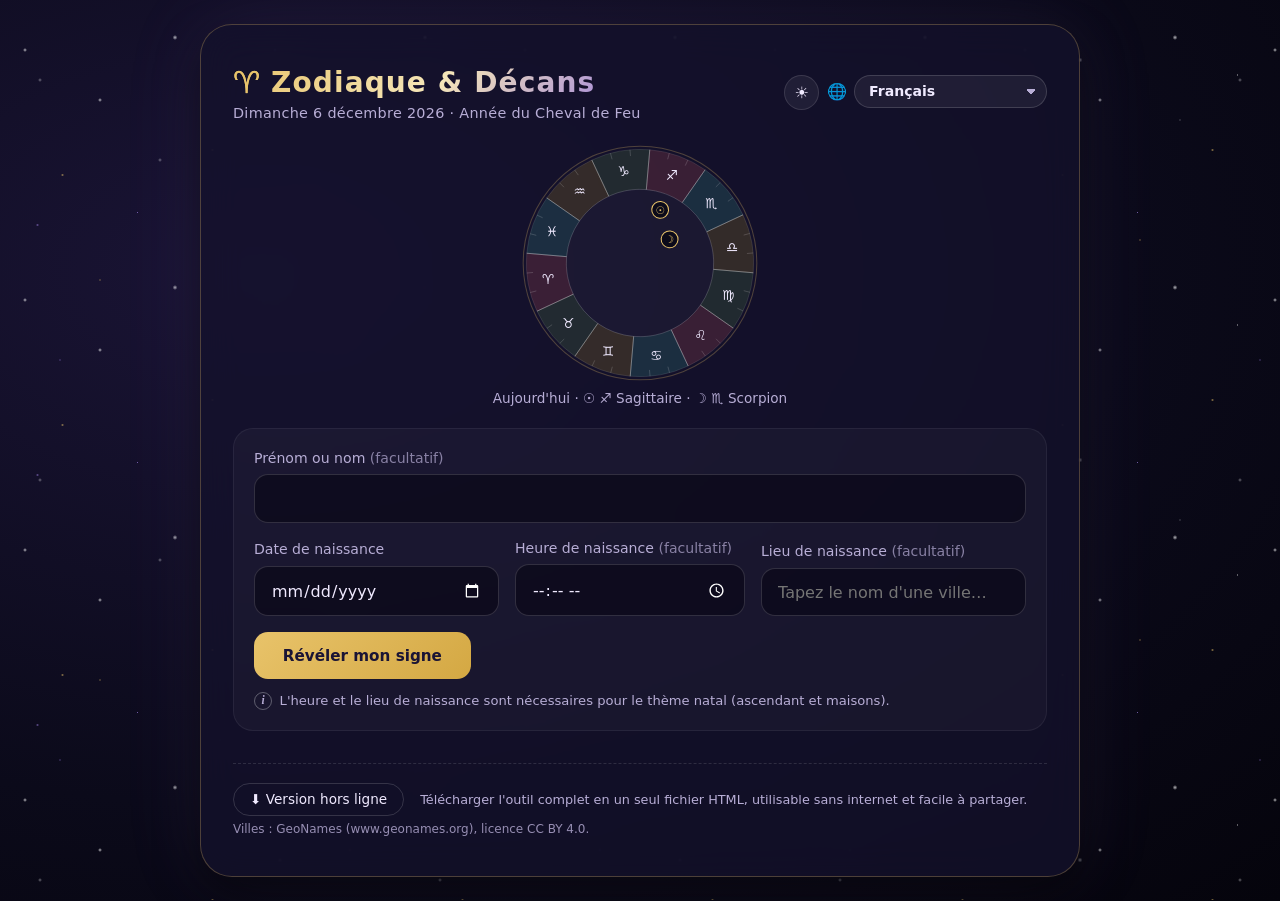
==== commit e84bfa26: "V2.2 sky map" ====
--- a/index.html
+++ b/index.html
@@ -225,6 +225,17 @@
 .range-warn{ margin:.5rem 0 0; padding:.55rem .8rem; border-radius:10px; font-size:.85rem; color:var(--text);
   background:rgba(255,167,87,.12); border:1px solid rgba(255,167,87,.4); }
 .compat-form .field-place{ flex:1 1 220px; }
+/* Observer le ciel cette nuit */
+.night-card{ margin-top:1.1rem; }
+.night-card h4{ font-size:.75rem; text-transform:uppercase; letter-spacing:.12em; color:var(--gold); margin:1rem 0 .5rem; }
+.night-grid{ display:grid; grid-template-columns:repeat(auto-fit, minmax(170px, 1fr)); gap:.8rem; }
+.night-item{ display:flex; flex-direction:column; gap:.2rem; }
+.night-label{ font-size:.72rem; color:var(--muted); text-transform:uppercase; letter-spacing:.08em; }
+.night-value{ color:var(--text); font-weight:600; font-size:.95rem; font-variant-emoji:text; }
+.night-msg, .night-best{ color:var(--text); font-size:.9rem; margin-top:.6rem; }
+.night-planets{ list-style:none; display:grid; gap:.4rem; color:var(--text); font-size:.92rem; }
+.ecl-safety{ margin-top:.6rem; padding:.5rem .7rem; border-radius:10px; font-size:.82rem; color:var(--text);
+  background:rgba(255,167,87,.12); border:1px solid rgba(255,167,87,.4); }
 .app-credit{ flex:1 1 100%; color:var(--muted); font-size:.75rem; opacity:.8; }
 .input-zone input[type=date], .input-zone input[type=time], .input-zone input[type=text]{
   width:100%; background:var(--field-bg);
@@ -1638,9 +1649,9 @@
     }
   });
 
-  test('Bulles d\'information (i) : 22 explications complètes et traduites', () => {
+  test('Bulles d\'information (i) : 24 explications complètes et traduites', () => {
     const keys = Object.keys(I18N.fr.info);
-    assertEq(keys.length, 22, 'nombre d\'explications');
+    assertEq(keys.length, 24, 'nombre d\'explications');
     for (const lang of Object.keys(I18N)) {
       const info = I18N[lang].info;
       assert(keys.every(k => typeof info[k] === 'string' && info[k].length > 20), `${lang} : explication manquante ou trop courte`);   // 20 : le chinois est bien plus dense
@@ -1722,6 +1733,33 @@
     for (const l of Object.keys(I18N)) assert(I18N[l].rangeWarning && /1900/.test(I18N[l].rangeWarning) && /2100/.test(I18N[l].rangeWarning), `${l} : avertissement`);
   });
 
+  test('Observation : éclipses de Soleil vues d\'un lieu et nuit (références astropy)', () => {
+    const ecl = (iso, lat, lon) => { const day = Date.parse(iso + 'T12:00:00Z') / 60000;
+      const e = ECLIPSES.find(x => Math.abs(x[0] - day) < 1440 && 'TAHP'.includes(x[1])); return solarEclipseLocal(e[0] * 60000, lat, lon); };
+    const dallas = ecl('2024-04-08', 32.78, -96.80);
+    assert(dallas.visible && dallas.kind === 'total', 'Dallas 2024 : totale');
+    const tot = (dallas.central.end - dallas.central.start) / 1000;
+    assert(Math.abs(tot - 230) <= 45, `Dallas 2024 : totalité ${tot} s au lieu d'environ 230 s`);
+    const paris = ecl('2027-08-02', 48.86, 2.35);
+    assert(paris.visible && paris.kind === 'partial' && Math.abs(paris.obscuration - 0.513) < 0.02, `Paris 2027 : ${paris.obscuration}`);
+    const ny = ecl('2021-06-10', 40.71, -74.01);
+    assert(ny.visible && ny.risesEclipsed && !ny.setsEclipsed && Math.abs(ny.obscuration - 0.725) < 0.02, 'New York 2021 : lever éclipsé');
+    const madrid = ecl('2026-08-12', 40.42, -3.70);
+    assert(madrid.visible && madrid.setsEclipsed && madrid.obscuration > 0.99, 'Madrid 2026 : coucher éclipsé, Soleil caché à plus de 99 %');
+    const sydney = ecl('2026-08-12', -33.87, 151.21);
+    assert(sydney === null || !sydney.visible, 'Sydney 2026 : non visible');
+    assertEq(obscuration(1, 1, 0), 1, 'disques confondus'); assertEq(obscuration(1, 1, 2), 0, 'disques tangents');
+    assert(Math.abs(obscuration(1, 1, 1) - 0.391) < 0.001, 'demi-recouvrement');
+    // Nuit à Paris, 25 octobre 2026 : coucher 16:42:10 TU, lever 06:27:50 TU (astropy) — à 90 s près
+    const plan = nightPlan(48.86, 2.35, zonedInstant({ y: 2026, m: 10, d: 25 }, 12, 0, 'Europe/Paris'));
+    assert(Math.abs(plan.sunset - 1792946530000) < 90e3, `coucher ${new Date(plan.sunset).toISOString()}`);
+    assert(Math.abs(plan.sunrise - 1792996070000) < 90e3, `lever ${new Date(plan.sunrise).toISOString()}`);
+    assert(plan.astroDusk > plan.sunset && plan.astroDawn < plan.sunrise && !plan.polarDay && !plan.polarNight, 'nuit noire entre coucher et lever');
+    const day = nightPlan(69.65, 18.96, zonedInstant({ y: 2026, m: 6, d: 21 }, 12, 0, 'Europe/Oslo'));
+    const night = nightPlan(69.65, 18.96, zonedInstant({ y: 2026, m: 12, d: 21 }, 12, 0, 'Europe/Oslo'));
+    assert(day.polarDay && !day.sunset && night.polarNight && !night.sunrise, 'Tromsø : jour polaire en juin, nuit polaire en décembre');
+  });
+
   /* ---------------- Rapport ---------------- */
   const failed = results.filter(r => !r.ok);
   window.__testResults = results;
@@ -1743,7 +1781,7 @@
 })();
 
 </script>
-<!-- Ordre de chargement important : données → traductions → calculs → planètes → carte du ciel → villes de naissance → thème natal → application -->
+<!-- Ordre de chargement important : données → traductions → calculs → planètes → carte du ciel → observation → villes de naissance → thème natal → application -->
 <script>
 /* ============================================================
    Zodiaque & Décans — données
@@ -3005,7 +3043,13 @@
       Aql: "Aigle",
       CMa: "Grand Chien"
     },
-    aboveHor